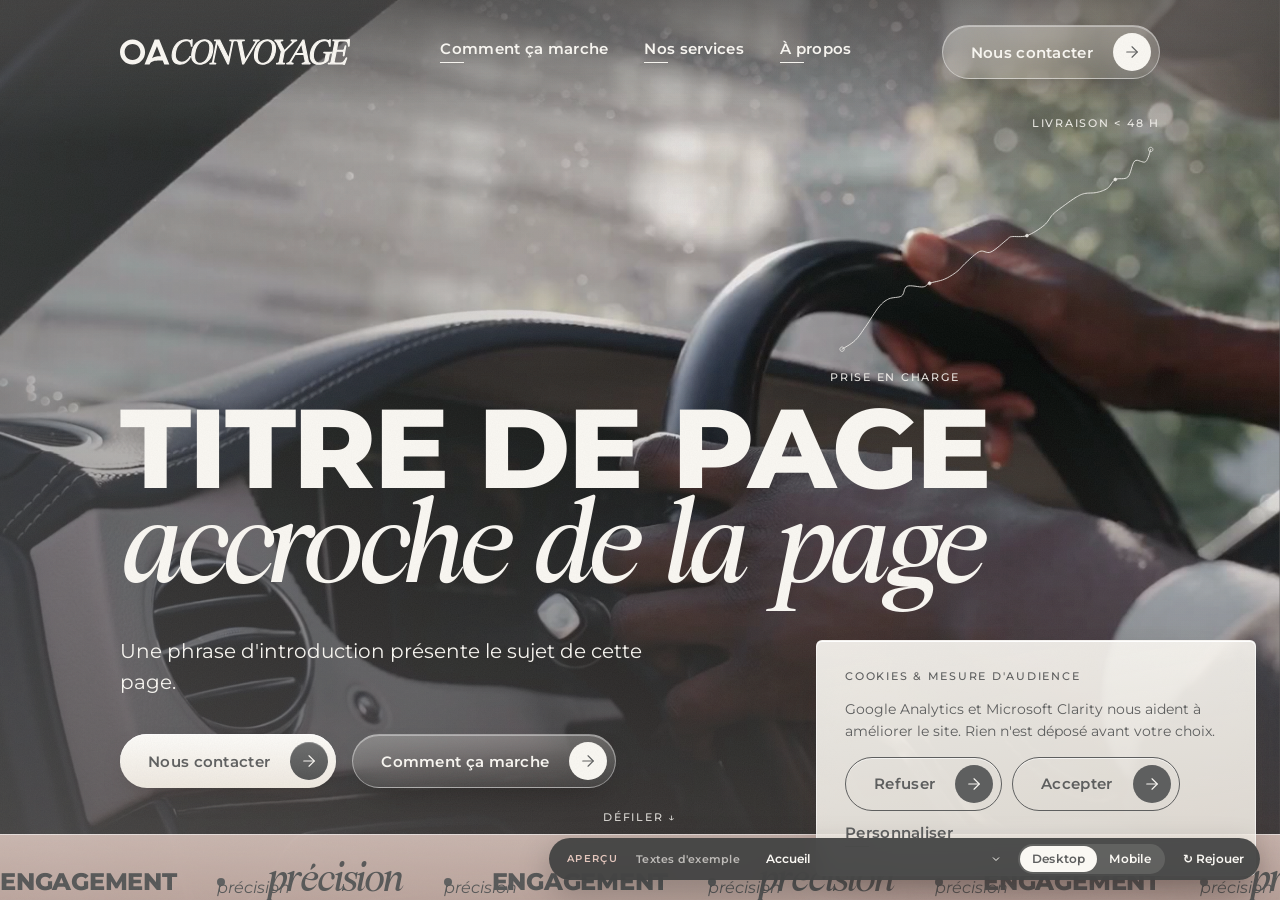
==== index.html @ 1fabb4eb "Site animé de présentation, textes génériques" ====
<!doctype html><html lang="fr"><head><meta charset="utf-8"><meta name="robots" content="noindex, nofollow"><meta name="viewport" content="width=device-width,initial-scale=1,viewport-fit=cover"></head><body><title>Aperçu du site OA Convoyage</title>
<meta name="description" content="Aperçu animé du futur site d'OA Convoyage, avec des textes d'exemple.">
<link rel="preconnect" href="https://fonts.googleapis.com"><link rel="preconnect" href="https://fonts.gstatic.com" crossorigin>
<link rel="stylesheet" href="https://fonts.googleapis.com/css2?family=Montserrat:wght@400;500;600;700;800&family=Cormorant+Garamond:ital,wght@1,500&display=swap">
<style>
@font-face{font-family:"Swarsh Daisy";src:url("[data-uri]") format("truetype");font-style:normal;font-weight:400;font-display:swap}
:root{
  color-scheme:light;
  --creme:#faf8f3;--rose:#e4c7bd;--champagne:#d8c3a6;--gris:#bebab1;--anth:#5e5f5f;--anth-profond:#565757;--blanc:#fff;
  --fond-page:var(--creme);--fond-surface:#fff;--fond-inverse:var(--anth);
  --txt:var(--anth);--txt-inv:var(--creme);
  --bord:#bebab1;
  --ease:cubic-bezier(.22,1,.36,1);
  --d-fast:.2s;--d-base:.45s;--d-slow:.9s;--d-cine:1.4s;
  --sv:160px;--sm:120px;
  --montserrat:"Montserrat",system-ui,-apple-system,"Segoe UI",sans-serif;
  --swarsh:"Swarsh Daisy","Cormorant Garamond",Georgia,serif;
  --grade:saturate(.8) contrast(.95) brightness(1.02) sepia(.08);
  --stries:linear-gradient(90deg,rgba(250,248,243,0) 0%,rgba(250,248,243,0) 2%,rgba(250,248,243,.205) 2.2%,rgba(250,248,243,0) 2.4%,rgba(250,248,243,0) 3.54%,rgba(250,248,243,.132) 4.39%,rgba(250,248,243,0) 5.25%,rgba(250,248,243,0) 8.27%,rgba(250,248,243,.137) 8.45%,rgba(250,248,243,0) 10.03%,rgba(250,248,243,0) 12.64%,rgba(250,248,243,.082) 13.57%,rgba(250,248,243,0) 14.51%,rgba(250,248,243,0) 17.33%,rgba(250,248,243,.048) 17.5%,rgba(250,248,243,0) 18.99%,rgba(250,248,243,0) 20.94%,rgba(250,248,243,.247) 21.97%,rgba(250,248,243,0) 23%,rgba(250,248,243,0) 25.04%,rgba(250,248,243,.26) 25.25%,rgba(250,248,243,0) 27.1%,rgba(250,248,243,0) 29.22%,rgba(250,248,243,.405) 30.24%,rgba(250,248,243,0) 31.26%,rgba(250,248,243,0) 32.55%,rgba(250,248,243,.222) 33.51%,rgba(250,248,243,0) 34.46%,rgba(250,248,243,0) 35.55%,rgba(250,248,243,.237) 35.67%,rgba(250,248,243,0) 36.72%,rgba(250,248,243,0) 38.25%,rgba(250,248,243,.608) 39.1%,rgba(250,248,243,0) 39.96%,rgba(250,248,243,0) 40.83%,rgba(250,248,243,.43) 41.54%,rgba(250,248,243,0) 42.24%,rgba(250,248,243,0) 42.93%,rgba(250,248,243,.147) 43.95%,rgba(250,248,243,0) 44.96%,rgba(250,248,243,0) 45.81%,rgba(250,248,243,.787) 45.97%,rgba(250,248,243,0) 47.4%,rgba(250,248,243,0) 47.99%,rgba(250,248,243,.33) 48.55%,rgba(250,248,243,0) 49.12%,rgba(250,248,243,0) 49.95%,rgba(250,248,243,.519) 50.05%,rgba(250,248,243,0) 50.95%,rgba(250,248,243,0) 51.58%,rgba(250,248,243,.461) 51.79%,rgba(250,248,243,0) 53.62%,rgba(250,248,243,0) 54.66%,rgba(250,248,243,.487) 54.82%,rgba(250,248,243,0) 56.2%,rgba(250,248,243,0) 57.38%,rgba(250,248,243,.378) 57.59%,rgba(250,248,243,0) 59.47%,rgba(250,248,243,0) 60.21%,rgba(250,248,243,.317) 60.93%,rgba(250,248,243,0) 61.66%,rgba(250,248,243,0) 62.68%,rgba(250,248,243,.585) 63.59%,rgba(250,248,243,0) 64.51%,rgba(250,248,243,0) 66.41%,rgba(250,248,243,.269) 66.68%,rgba(250,248,243,0) 66.95%,rgba(250,248,243,0) 67.52%,rgba(250,248,243,.17) 67.74%,rgba(250,248,243,0) 69.71%,rgba(250,248,243,0) 70.45%,rgba(250,248,243,.29) 71.06%,rgba(250,248,243,0) 71.67%,rgba(250,248,243,0) 74.49%,rgba(250,248,243,.329) 74.69%,rgba(250,248,243,0) 76.48%,rgba(250,248,243,0) 79.55%,rgba(250,248,243,.109) 80.44%,rgba(250,248,243,0) 81.32%,rgba(250,248,243,0) 82.52%,rgba(250,248,243,.037) 82.57%,rgba(250,248,243,0) 83.06%,rgba(250,248,243,0) 84.23%,rgba(250,248,243,.141) 84.4%,rgba(250,248,243,0) 85.96%,rgba(250,248,243,0) 87.16%,rgba(250,248,243,.081) 88.16%,rgba(250,248,243,0) 89.15%,rgba(250,248,243,0) 92.61%,rgba(250,248,243,.126) 92.92%,rgba(250,248,243,0) 93.22%,rgba(250,248,243,0) 96.79%,rgba(250,248,243,.205) 97.57%,rgba(250,248,243,0) 98.34%,rgba(250,248,243,0) 100%),linear-gradient(90deg,#e4c7bd 0%,#e4c7bd 30%,#faf8f3 52%,#e4c7bd 70%,#e4c7bd 100%);
}
*,*::before,*::after{box-sizing:border-box}
html,body{height:100%}
body{margin:0;background:#e9e5dc;color:var(--txt);font-family:var(--montserrat);-webkit-font-smoothing:antialiased;overflow:hidden}
img{display:block;max-width:100%}
button{font:inherit;color:inherit;background:none;border:0;padding:0;cursor:pointer}
a{color:inherit;text-decoration:none}
h1,h2,h3,h4,p,ul,ol,figure,blockquote{margin:0;padding:0}
ul{list-style:none}
:focus-visible{outline:2px solid var(--anth);outline-offset:3px}

/* ---------- Stage (visionneuse) ---------- */
.stage{position:relative;height:100%;display:flex;justify-content:center;align-items:center}
/* .device = le cadre de l'écran : il porte le conteneur de requêtes et le calque fixe (barre CTA, cookies) */
.device{position:relative;width:100%;height:100%;overflow:hidden;background:var(--fond-page);container:site / inline-size}
.site{position:relative;width:100%;height:100%;overflow-y:auto;overflow-x:hidden;background:var(--fond-page);scroll-behavior:auto}
.calque{position:absolute;inset:0;pointer-events:none;z-index:50;overflow:hidden}
.stage.is-mobile{background:radial-gradient(circle at 30% 20%,#efe9df,#dcd5c8)}
.stage.is-mobile .device{width:390px;height:min(844px,calc(100% - 56px));border-radius:46px;box-shadow:0 0 0 10px #3f4040,0 0 0 11px #2d2e2e,0 40px 90px rgba(40,40,40,.35)}
.stage.is-mobile .site{scrollbar-width:none}
.stage.is-mobile .site::-webkit-scrollbar{display:none}
.viewer{position:fixed;right:20px;bottom:calc(20px + env(safe-area-inset-bottom,0px));z-index:100;display:flex;gap:8px;align-items:center;padding:6px;border-radius:999px;background:rgba(62,63,63,.92);backdrop-filter:blur(12px);color:var(--creme);font:600 12px/1 var(--montserrat);box-shadow:0 12px 32px rgba(0,0,0,.25)}
.viewer select{appearance:none;background:transparent;color:inherit;border:0;font:inherit;padding:8px 26px 8px 12px;cursor:pointer;background-image:url("data:image/svg+xml,%3Csvg xmlns='http://www.w3.org/2000/svg' width='12' height='12' viewBox='0 0 24 24' fill='none' stroke='%23faf8f3' stroke-width='2'%3E%3Cpath d='M6 9l6 6 6-6'/%3E%3C/svg%3E");background-repeat:no-repeat;background-position:right 8px center}
.viewer select option{color:#222}
.viewer__seg{display:flex;background:rgba(250,248,243,.12);border-radius:999px;padding:2px}
.viewer__seg button{padding:7px 12px;border-radius:999px;letter-spacing:.02em}
.viewer__seg button[aria-pressed="true"]{background:var(--creme);color:var(--anth)}
.viewer__replay{padding:7px 10px;border-radius:999px}
.viewer__tag{padding:7px 10px 7px 12px;color:var(--rose);letter-spacing:.14em;text-transform:uppercase;font-size:10px}
.viewer__replay:hover{background:rgba(250,248,243,.12)}
@media (max-width:767px){.viewer{display:none}}

/* ---------- Typographie (styles Figma) ---------- */
.t-display{font:800 64px/1.05 var(--montserrat);letter-spacing:-.015em}
.t-h1{font:800 48px/1.1 var(--montserrat);letter-spacing:-.01em}
.t-h2{font:800 36px/1.15 var(--montserrat);letter-spacing:-.005em}
.t-h3{font:700 24px/1.25 var(--montserrat)}
.t-h4{font:700 18px/1.35 var(--montserrat)}
.a-display{font:400 76px/1 var(--swarsh);letter-spacing:-.01em}
.a-h1{font:400 56px/1.05 var(--swarsh);letter-spacing:-.005em}
.a-h2{font:400 42px/1.1 var(--swarsh)}
.t-chapo{font:400 20px/1.55 var(--montserrat)}
.t-courant{font:400 16px/1.65 var(--montserrat)}
.t-petit{font:400 14px/1.6 var(--montserrat)}
.t-legende{font:500 12px/1.5 var(--montserrat)}
.l-eyebrow{font:600 12px/1.4 var(--montserrat);letter-spacing:.14em;text-transform:uppercase}
.l-bouton{font:600 15px/1 var(--montserrat);letter-spacing:.02em}
.l-form{font:600 14px/1.4 var(--montserrat)}
.l-chiffre{font:800 48px/1 var(--montserrat);letter-spacing:-.01em}
.m-display{font:800 40px/1.08 var(--montserrat);letter-spacing:-.01em}
.m-h1{font:800 32px/1.12 var(--montserrat);letter-spacing:-.005em}
.m-h2{font:800 26px/1.18 var(--montserrat)}
.m-accent{font:400 46px/1.02 var(--swarsh);letter-spacing:-.005em}
.t-poster{font:800 112px/.9 var(--montserrat);letter-spacing:-.02em;text-transform:uppercase}
.t-poster-m{font:800 72px/.92 var(--montserrat);letter-spacing:-.015em;text-transform:uppercase}
.t-poster-s{font:800 40px/.95 var(--montserrat);letter-spacing:-.01em;text-transform:uppercase}
.a-poster{font:400 124px/.88 var(--swarsh);letter-spacing:-.01em}
.a-poster-m{font:400 80px/.9 var(--swarsh);letter-spacing:-.005em}
.a-poster-s{font:400 46px/.95 var(--swarsh)}
.t-manifeste{font:700 48px/1.25 var(--montserrat);letter-spacing:-.01em}
.l-micro{font:500 11px/1.3 var(--montserrat);letter-spacing:.16em;text-transform:uppercase}
.l-chiffre-xl{font:800 200px/.85 var(--montserrat);letter-spacing:-.04em}
.m-poster{font:800 52px/.92 var(--montserrat);letter-spacing:-.015em;text-transform:uppercase}
.m-accent-poster{font:400 60px/.9 var(--swarsh);letter-spacing:-.005em}
.inv{color:var(--txt-inv)}
.ph{opacity:.62}
.nowrap{white-space:nowrap}
.balance{text-wrap:balance}

/* ---------- Sections ---------- */
.sec{position:relative;padding:var(--sv) var(--sm);background:var(--fond-page)}
.sec--inv{background:var(--fond-inverse);color:var(--txt-inv)}
.sec__head{display:flex;flex-direction:column;gap:20px}
@container site (max-width:1023px){.site>*{--sv:128px;--sm:40px}}
@container site (max-width:767px){.site>*{--sv:96px;--sm:20px}}

/* ---------- Bouton ---------- */
.btn{position:relative;display:inline-flex;align-items:center;gap:20px;height:54px;padding:8px 8px 8px 28px;border-radius:999px;font:600 15px/1 var(--montserrat);letter-spacing:.02em;white-space:nowrap;transition:background var(--d-base) var(--ease),color var(--d-base) var(--ease),gap var(--d-base) var(--ease),padding var(--d-base) var(--ease),border-color var(--d-base) var(--ease)}
.btn__rond{position:relative;flex:none;width:38px;height:38px;border-radius:999px;display:grid;place-items:center;transition:transform var(--d-base) var(--ease)}
.btn__rond svg{width:18px;height:18px;transition:transform var(--d-base) var(--ease)}
.btn:hover{gap:24px;padding-left:30px;padding-right:8px}
.btn:hover .btn__rond{transform:scale(1.157)}
.btn:hover .btn__rond svg{transform:rotate(-45deg) scale(.864)}
.btn--plein{background:var(--anth);color:var(--creme)}
.btn--plein .btn__rond{background:var(--creme);color:var(--anth)}
.btn--plein:hover{background:rgba(94,95,95,.88)}
.btn--creme{background:var(--creme);color:var(--anth)}
.btn--creme .btn__rond{background:var(--anth);color:var(--creme)}
.btn--verre{background:rgba(250,248,243,.14);border:1px solid rgba(250,248,243,.45);backdrop-filter:blur(12px);-webkit-backdrop-filter:blur(12px);color:var(--creme)}
.btn--verre .btn__rond{background:var(--creme);color:var(--anth)}
.btn--verre:hover{background:var(--creme);color:var(--anth)}
.btn--verre:hover .btn__rond{background:var(--anth);color:var(--creme)}
.btn--contour{border:1.2px solid var(--anth);color:var(--anth)}
.btn--contour .btn__rond{background:var(--anth);color:var(--creme)}
.btn--contour:hover{background:rgba(228,199,189,.45)}

/* ---------- Lien ---------- */
.lien{display:inline-flex;flex-direction:column;gap:6px;align-items:flex-start;font:600 15px/1 var(--montserrat);letter-spacing:.02em;white-space:nowrap}
.lien__ligne{display:inline-flex;align-items:center;gap:10px}
.lien__ligne svg{width:16px;height:16px;transition:transform var(--d-base) var(--ease)}
.lien__trait{display:block;height:1.5px;width:24px;background:currentColor;transition:width var(--d-base) var(--ease),background var(--d-base) var(--ease)}
.lien:hover .lien__trait,a:hover>.lien .lien__trait{width:100%;background:var(--rose)}
.lien:hover svg{transform:rotate(-45deg)}
.lien--clair{color:var(--creme)}

/* ---------- Pastille ---------- */
.pastille{display:inline-flex;align-items:center;gap:10px;padding:10px 18px 10px 16px;border-radius:999px;font:600 11px/1.3 var(--montserrat);letter-spacing:.16em;text-transform:uppercase;white-space:nowrap}
.pastille::before{content:"";width:7px;height:7px;border-radius:50%;background:var(--rose);flex:none}
.pastille--creme{background:var(--creme);color:var(--anth)}
.pastille--verre{background:rgba(250,248,243,.14);border:1px solid rgba(250,248,243,.45);backdrop-filter:blur(12px);-webkit-backdrop-filter:blur(12px);color:var(--creme)}
.pastille--contour{border:1px solid var(--anth);color:var(--anth)}

/* ---------- Légende de coin ---------- */
.legende{display:flex;justify-content:space-between;gap:24px;font:500 11px/1.3 var(--montserrat);letter-spacing:.16em;text-transform:uppercase;white-space:nowrap}
.legende>*{flex:none}
.legende--centre{justify-content:center}

/* ---------- Header desktop ---------- */
.hdr{position:sticky;top:0;height:0;z-index:40}
.hdr__bar{position:absolute;left:0;right:0;top:0;height:104px;display:flex;align-items:center;justify-content:space-between;padding:0 var(--sm);color:var(--creme);transition:height var(--d-base) var(--ease),background-color var(--d-base) var(--ease),color var(--d-base) var(--ease)}
.hdr__logo{position:relative;width:230px;height:26px;transition:width var(--d-base) var(--ease)}
.hdr__logo img{position:absolute;inset:0;width:100%;height:100%;transition:opacity var(--d-base) var(--ease)}
.hdr__logo .is-anth{opacity:0}
.hdr__nav{display:flex;gap:36px}
.hdr__prog{position:absolute;left:0;top:74px;height:2px;width:0;background:var(--rose);opacity:0;transition:opacity var(--d-base) var(--ease)}
.hdr .btn{transition:all var(--d-base) var(--ease)}
.hdr.is-scrolled .hdr__bar,.hdr.is-light .hdr__bar{height:76px;background:rgba(250,248,243,.86);backdrop-filter:blur(12px);-webkit-backdrop-filter:blur(12px);color:var(--anth)}
.hdr.is-scrolled .hdr__logo,.hdr.is-light .hdr__logo{width:200px;height:22.5px}
.hdr.is-scrolled .hdr__logo .is-creme,.hdr.is-light .hdr__logo .is-creme{opacity:0}
.hdr.is-scrolled .hdr__logo .is-anth,.hdr.is-light .hdr__logo .is-anth{opacity:1}
.hdr.is-scrolled .hdr__prog,.hdr.is-light .hdr__prog{opacity:1}
.hdr.is-scrolled .btn--verre,.hdr.is-light .btn--verre{background:var(--anth);border-color:var(--anth);color:var(--creme);backdrop-filter:none}
.hdr.is-scrolled .btn--verre .btn__rond,.hdr.is-light .btn--verre .btn__rond{background:var(--creme);color:var(--anth)}
.hdr-m{display:none}
@container site (max-width:900px){.hdr__nav{gap:22px}}

/* ---------- Header mobile + menu ---------- */
@container site (max-width:767px){
  .hdr{display:none}
  .hdr-m{display:block;position:sticky;top:0;height:0;z-index:45}
}
.hdr-m__bar{position:absolute;left:0;right:0;top:0;height:72px;display:flex;align-items:center;justify-content:space-between;padding:0 20px;transition:background-color var(--d-base) var(--ease)}
.hdr-m__logo{position:relative;width:160px;height:18px}
.hdr-m__logo img{position:absolute;inset:0;width:100%;height:100%;transition:opacity var(--d-base) var(--ease)}
.hdr-m__logo .is-anth{opacity:0}
.burger{position:relative;width:44px;height:44px;border-radius:999px;background:rgba(250,248,243,.14);border:1px solid rgba(250,248,243,.45);backdrop-filter:blur(12px);-webkit-backdrop-filter:blur(12px);transition:background var(--d-base) var(--ease),border-color var(--d-base) var(--ease)}
.burger i{position:absolute;left:12px;width:18px;height:2px;border-radius:2px;background:var(--creme);transition:transform var(--d-slow) var(--ease),top var(--d-slow) var(--ease),background var(--d-base) var(--ease)}
.burger i:nth-child(1){top:17px}.burger i:nth-child(2){top:24px}
.hdr-m.is-scrolled .hdr-m__bar,.hdr-m.is-light .hdr-m__bar{background:rgba(250,248,243,.86);backdrop-filter:blur(12px);-webkit-backdrop-filter:blur(12px)}
.hdr-m.is-scrolled .hdr-m__logo .is-creme,.hdr-m.is-light .hdr-m__logo .is-creme{opacity:0}
.hdr-m.is-scrolled .hdr-m__logo .is-anth,.hdr-m.is-light .hdr-m__logo .is-anth{opacity:1}
.hdr-m.is-scrolled .burger,.hdr-m.is-light .burger{background:rgba(94,95,95,.06);border-color:rgba(94,95,95,.35)}
.hdr-m.is-scrolled .burger i,.hdr-m.is-light .burger i{background:var(--anth)}
.menu-m{position:absolute;left:0;right:0;top:0;height:var(--scroller-h,844px);background:var(--anth);color:var(--creme);padding:160px 20px 40px;display:flex;flex-direction:column;justify-content:space-between;clip-path:inset(0 0 100% 0);transition:clip-path var(--d-slow) var(--ease);pointer-events:none}
.menu-m__liens{display:flex;flex-direction:column;gap:14px}
.menu-m__liens a{display:flex;flex-direction:column;opacity:0;transform:translateY(40px);transition:opacity var(--d-slow) var(--ease),transform var(--d-slow) var(--ease)}
.menu-m__liens b{font:800 44px/.92 var(--montserrat);letter-spacing:-.015em;text-transform:uppercase}
.menu-m__liens em{font:400 60px/.9 var(--swarsh);font-style:normal}
.menu-m__pied{display:flex;flex-direction:column;gap:16px;align-items:flex-start;opacity:0;transition:opacity var(--d-slow) var(--ease) .3s}
.hdr-m.is-open .menu-m{clip-path:inset(0 0 0 0);pointer-events:auto}
.hdr-m.is-open .menu-m__liens a{opacity:1;transform:none}
.hdr-m.is-open .menu-m__liens a:nth-child(2){transition-delay:.08s}.hdr-m.is-open .menu-m__liens a:nth-child(3){transition-delay:.16s}.hdr-m.is-open .menu-m__liens a:nth-child(4){transition-delay:.24s}
.hdr-m.is-open .menu-m__pied{opacity:1}
.hdr-m.is-open .hdr-m__bar{background:transparent;backdrop-filter:none;z-index:2}
.hdr-m.is-open .hdr-m__logo .is-creme{opacity:1}.hdr-m.is-open .hdr-m__logo .is-anth{opacity:0}
.hdr-m.is-open .burger{background:rgba(250,248,243,.14);border-color:rgba(250,248,243,.45)}
.hdr-m.is-open .burger i{background:var(--creme)}
.hdr-m.is-open .burger i:nth-child(1){top:21px;transform:rotate(45deg)}
.hdr-m.is-open .burger i:nth-child(2){top:21px;transform:rotate(-45deg)}

/* ---------- Poster (hero plein cadre) ---------- */
.poster{position:relative;height:900px;overflow:hidden;background:var(--anth);color:var(--creme)}
.poster__photo{position:absolute;inset:0;overflow:hidden}
.poster__photo img,.poster__photo video{display:block;width:100%;height:100%;object-fit:cover;filter:var(--grade);transform-origin:50% 50%;will-change:transform}
.voile-haut{position:absolute;left:0;right:0;top:0;height:260px;opacity:.75;background:linear-gradient(to top,rgba(94,95,95,0),rgba(94,95,95,.05) 45%,rgba(94,95,95,.88))}
.voile-bas{position:absolute;inset:0;background:linear-gradient(to bottom,rgba(94,95,95,0),rgba(94,95,95,.05) 45%,rgba(94,95,95,.88))}
.voile-gauche{position:absolute;inset:0;opacity:.7;background:linear-gradient(to right,rgba(94,95,95,.82),rgba(94,95,95,.25) 55%,rgba(94,95,95,0))}
.voile-plein{position:absolute;inset:0;background:rgba(94,95,95,.5)}
.poster__trace{position:absolute;right:120px;top:140px;width:330px;height:220px}
.poster__trace img{width:100%;height:100%}
.poster__rep{position:absolute;font:500 11px/1.3 var(--montserrat);letter-spacing:.16em;text-transform:uppercase;white-space:nowrap}
.poster__rep--dep{left:0;top:230px}
.poster__rep--arr{right:0;top:-24px}
.poster__lockup{position:absolute;left:var(--sm);bottom:112px;width:min(1120px,calc(100% - 2 * var(--sm)));display:flex;flex-direction:column;align-items:flex-start}
.poster__titre{display:block}
.poster__accent{display:block;white-space:nowrap}
.poster__sous{margin-top:28px;width:560px;max-width:100%}
.poster__actions{margin-top:36px;display:flex;gap:16px;flex-wrap:wrap}
.poster .legende{position:absolute;left:var(--sm);right:var(--sm);bottom:48px;opacity:.85}
.poster__bas{display:none}
/* entrée */
.poster.pre .poster__photo img,.poster.pre .poster__photo video{transform:scale(1.12)}
.poster.pre .poster__lockup{transform:translateY(60px);opacity:0}
.poster.pre .poster__trace,.poster.pre .legende{opacity:0}
.poster .poster__photo img,.poster .poster__photo video{transition:transform var(--d-cine) var(--ease)}
.poster .poster__lockup,.poster .poster__trace,.poster .legende{transition:transform var(--d-cine) var(--ease),opacity var(--d-cine) var(--ease)}
.poster .poster__trace{opacity:.9}
@container site (max-width:767px){
  .poster{height:800px}
  .poster .voile-haut{height:200px}
  .poster .voile-gauche{display:none}
  .poster__trace{right:20px;left:auto;top:110px;width:240px;height:160px;opacity:.85}
  .poster__rep{display:none}
  .poster__lockup{left:20px;right:20px;width:auto;bottom:177px}
  .poster__titre{font-size:42px;line-height:.92;letter-spacing:-.015em}
  .poster__accent{font-size:60px;line-height:.9;letter-spacing:-.005em}
  .poster__sous{margin-top:18px;font-size:16px;line-height:1.65;width:100%}
  .poster__actions{margin-top:24px;flex-direction:column;gap:10px}
  .poster .legende{display:none}
  .poster__bas{display:flex;position:absolute;left:20px;right:20px;bottom:16px;justify-content:space-between;font:500 11px/1.3 var(--montserrat);letter-spacing:.16em;text-transform:uppercase}
  .poster.pre .poster__lockup{transform:translateY(50px)}
  .poster.pre .poster__photo img,.poster.pre .poster__photo video{transform:scale(1.14)}
  .poster__video{object-position:69% 50%}
}

/* ---------- Poster CTA ---------- */
.poster-cta{position:relative;height:860px;overflow:hidden;background:var(--anth);color:var(--creme)}
.poster-cta .poster__photo img{transition:transform var(--d-cine) var(--ease)}
.poster-cta__trace{position:absolute;left:var(--sm);right:var(--sm);bottom:40px;height:420px;opacity:.55}
.poster-cta__trace img{width:100%;height:100%}
.poster-cta__lockup{position:absolute;left:50%;top:calc(50% - 67.5px);transform:translate(-50%,-50%);width:1100px;max-width:calc(100% - 2 * var(--sm));display:flex;flex-direction:column;align-items:center;text-align:center;transition:transform var(--d-cine) var(--ease),opacity var(--d-cine) var(--ease)}
.poster-cta__lockup .poster__accent{white-space:nowrap}
.poster-cta__sous{margin-top:28px}
.poster-cta__actions{margin-top:40px;display:flex;gap:16px;flex-wrap:wrap;justify-content:center}
.poster-cta .legende{position:absolute;left:var(--sm);right:var(--sm);bottom:44px}
.poster-cta.pre .poster__photo img{transform:scale(1.15)}
.poster-cta.pre .poster-cta__lockup{transform:translate(-50%,calc(-50% + 60px));opacity:0}
@container site (max-width:767px){
  .poster-cta{height:600px}
  .poster-cta .voile-plein{background:rgba(94,95,95,.45)}
  .poster-cta__trace,.poster-cta .legende,.poster-cta__sous{display:none}
  .poster-cta__lockup{width:350px;top:50%}
  .poster-cta__lockup .poster__titre{font-size:42px;line-height:.92}
  .poster-cta__lockup .poster__accent{font-size:40px;line-height:1}
  .poster-cta__actions{margin-top:32px;flex-direction:column;align-items:center;gap:12px}
}

/* ---------- Footer ---------- */
.footer{position:relative;background:var(--anth);color:var(--creme);padding:96px var(--sm) 48px;display:flex;flex-direction:column;gap:120px;overflow:hidden}
.footer__trace{position:absolute;left:420px;top:60px;width:900px;height:420px;pointer-events:none}
.footer__cols{position:relative;display:flex;justify-content:space-between;align-items:flex-start;gap:40px}
.footer__logo{width:170px;height:106px;flex:none}
.footer__col{display:flex;flex-direction:column;gap:16px}
.footer__col .lien{color:var(--creme)}
.footer .legende{position:relative}
.footer-m{display:none}
@container site (max-width:767px){
  .footer{display:none}
  .footer-m{display:flex;flex-direction:column;gap:36px;background:var(--anth);color:var(--creme);padding:96px 20px 120px}
  .footer-m__logo{width:150px;height:93px}
  .footer-m__contact{display:flex;flex-direction:column;gap:8px}
  .footer-m__tel{font:400 24px/1.25 var(--montserrat)}
  .footer-m__mail{font:400 14px/1.6 var(--montserrat)}
  .footer-m__nav{display:flex;flex-direction:column;gap:16px;align-items:flex-start}
  .footer-m__filet{height:1px;background:rgba(250,248,243,.2)}
  .footer-m__legal{display:flex;flex-wrap:wrap;gap:12px 20px}
  .footer-m__copy{font:500 11px/1.3 var(--montserrat);letter-spacing:.16em;text-transform:uppercase}
}

/* ---------- Barre CTA mobile (calque fixe, hors défilement) ---------- */
.cta-bar{display:none}
@container site (max-width:767px){
  .cta-bar{display:block;position:absolute;left:0;right:0;bottom:0;height:0;z-index:44}
  .cta-bar__in{position:absolute;left:32px;right:33px;bottom:calc(6px + env(safe-area-inset-bottom,0px));height:74px;display:flex;gap:10px;align-items:center;padding:8px;border-radius:999px;background:rgba(250,248,243,.9);backdrop-filter:blur(12px);-webkit-backdrop-filter:blur(12px);box-shadow:0 12px 32px rgba(94,95,95,.1);transform:translateY(130%);transition:transform var(--d-base) var(--ease);pointer-events:none}
  .cta-bar.is-on .cta-bar__in{transform:none;pointer-events:auto}
  .cta-bar .btn{height:56px;padding-left:24px;gap:14px}
}

/* ---------- Cookies (calque fixe) ---------- */
.cookies{position:absolute;left:0;right:0;bottom:0;height:0;z-index:60}
.cookies__carte{position:absolute;left:20px;bottom:20px;width:440px;max-width:calc(100% - 40px);padding:28px;border-radius:28px;background:rgba(250,248,243,.92);border:1px solid var(--bord);backdrop-filter:blur(12px);-webkit-backdrop-filter:blur(12px);display:flex;flex-direction:column;gap:14px;align-items:flex-start;transform:translateY(calc(100% + 40px));opacity:0;transition:transform var(--d-slow) var(--ease),opacity var(--d-slow) var(--ease);pointer-events:none}
.cookies.is-on .cookies__carte{transform:none;opacity:1;pointer-events:auto}
.cookies.is-off .cookies__carte{transform:translateY(calc(100% + 40px));opacity:0;transition-duration:var(--d-base)}
.cookies__actions{display:flex;gap:10px;flex-wrap:wrap}
@container site (max-width:767px){.cookies__carte{left:12px;bottom:12px;width:auto;right:12px;padding:22px}}

/* ---------- Fond signature (stries) ---------- */
.fond-sig{position:absolute;inset:0;overflow:hidden;background:var(--creme)}
.fond-sig::before{content:"";position:absolute;top:0;bottom:0;left:0;width:140%;background:var(--stries);animation:stries 9s ease-in-out infinite alternate}
@keyframes stries{from{transform:translateX(0)}to{transform:translateX(-28.57%)}}
.stries{background:var(--stries)}

/* ---------- Média épingle ---------- */
.epingle{position:relative;width:240px;height:312px;-webkit-mask:url("data:image/svg+xml,%3Csvg%20xmlns%3D%22http%3A//www.w3.org/2000/svg%22%20viewBox%3D%220%200%20240%20312%22%3E%3Cpath%20d%3D%22M120%20312C120%20312%200%20186%200%20120C0%2088.174%2012.6428%2057.6516%2035.1472%2035.1472C57.6516%2012.6428%2088.174%200%20120%200C151.826%200%20182.348%2012.6428%20204.853%2035.1472C227.357%2057.6516%20240%2088.174%20240%20120C240%20186%20120%20312%20120%20312Z%22%20fill%3D%22%23000%22/%3E%3C/svg%3E") center/100% 100% no-repeat;mask:url("data:image/svg+xml,%3Csvg%20xmlns%3D%22http%3A//www.w3.org/2000/svg%22%20viewBox%3D%220%200%20240%20312%22%3E%3Cpath%20d%3D%22M120%20312C120%20312%200%20186%200%20120C0%2088.174%2012.6428%2057.6516%2035.1472%2035.1472C57.6516%2012.6428%2088.174%200%20120%200C151.826%200%20182.348%2012.6428%20204.853%2035.1472C227.357%2057.6516%20240%2088.174%20240%20120C240%20186%20120%20312%20120%20312Z%22%20fill%3D%22%23000%22/%3E%3C/svg%3E") center/100% 100% no-repeat;overflow:hidden}
.epingle img{width:100%;height:100%;object-fit:cover;transition:transform var(--d-slow) var(--ease)}
.epingle:hover img{transform:scale(1.06) translateY(-8px)}

/* ---------- Apparitions au défilement ---------- */
.rv{transition:opacity var(--d-slow) var(--ease),transform var(--d-slow) var(--ease)}
.rv.pre{opacity:0;transform:translateY(40px)}
@media (prefers-reduced-motion:reduce){
  *,*::before,*::after{animation-duration:.01ms!important;animation-iteration-count:1!important;transition-duration:.01ms!important}
  .rv.pre,.poster.pre .poster__lockup{opacity:1;transform:none}
}
*[hidden]{display:none!important}
.page[hidden]{display:none!important}
.page{animation:pageIn .45s var(--ease)}
@keyframes pageIn{from{opacity:.001}to{opacity:1}}

/* ===== Utilitaires desktop / mobile ===== */
.m-only{display:none!important}
@container site (max-width:767px){.d-only{display:none!important}.m-only{display:revert!important}span.m-only{display:inline!important}div.m-only,p.m-only,section.m-only{display:block!important}}
.lien.m-only{display:none!important}
@container site (max-width:767px){.lien.m-only{display:inline-flex!important}}

/* ===== Bandeau défilant ===== */
.bandeau{height:120px;background:var(--rose);color:var(--anth-profond);overflow:hidden;display:flex;align-items:center}
.bandeau__piste{display:flex;align-items:center;gap:40px;flex:none;width:max-content;animation:bandeau 36s linear infinite}
.bandeau:hover .bandeau__piste{animation-play-state:paused}
.bandeau__piste b{font:800 24px/1.25 var(--montserrat);letter-spacing:-.01em;text-transform:uppercase;white-space:nowrap}
.bandeau__piste em{font:400 42px/1.1 var(--swarsh);font-style:normal;white-space:nowrap}
.bandeau__piste i{width:8px;height:8px;border-radius:50%;background:var(--anth);flex:none}
@keyframes bandeau{to{transform:translateX(calc(-50% - 20px))}}

/* ===== Illustration (dessins de la charte) ===== */
.illu{position:relative;display:block}
.illu img{width:100%;height:100%;object-fit:contain;animation:flotte 3s ease-in-out infinite alternate}
.illu.rv.pre{opacity:0;transform:translateY(40px) rotate(-4deg)}
.illu.rv{transition-duration:1.2s}
@keyframes flotte{from{transform:translateY(-4px)}to{transform:translateY(4px)}}

/* ===== Chiffre ===== */
.chiffre{position:relative;width:380px;height:300px;flex:none}
.chiffre__val{display:flex;align-items:flex-end;gap:8px;height:172px;transition:transform var(--d-slow) var(--ease),opacity var(--d-slow) var(--ease)}
.chiffre__val b{font:800 200px/.85 var(--montserrat);letter-spacing:-.04em;font-variant-numeric:tabular-nums}
.chiffre__val em{font:400 124px/.88 var(--swarsh);font-style:normal;padding-bottom:0}
.chiffre__trait{position:absolute;left:4px;top:222px;height:2px;width:64px;background:var(--rose);transition:width var(--d-slow) var(--ease) .2s}
.chiffre__lib{position:absolute;left:4px;top:244px;width:372px}
.chiffre.pre .chiffre__val{transform:translateY(60px);opacity:0}
.chiffre.pre .chiffre__trait{width:0}
.chiffre.pre .chiffre__lib{opacity:0}
.chiffre__lib{transition:opacity var(--d-slow) var(--ease) .3s}

/* ===== Témoignages ===== */
.temoin{position:relative;display:flex;flex-direction:column;align-items:center;gap:28px;width:1100px;max-width:100%}
.etoiles{display:flex;gap:8px;color:var(--champagne)}
.etoiles svg{width:18px;height:18px;fill:var(--champagne)}
.temoin__slides{display:grid;width:100%}
.temoin__slide{grid-area:1/1;display:flex;flex-direction:column;align-items:center;gap:28px;opacity:0;transition:opacity var(--d-slow) var(--ease);pointer-events:none}
.temoin__slide.is-on{opacity:1;pointer-events:auto}
.temoin__cit{font:400 46px/.95 var(--swarsh);text-align:center;max-width:1000px;text-wrap:balance}
.temoin__pag{display:flex;gap:10px;align-items:center}
.temoin__pag button{width:8px;height:8px;border-radius:4px;background:var(--bord);transition:width var(--d-base) var(--ease),background var(--d-base) var(--ease)}
.temoin__pag button[aria-current="true"]{width:40px;background:var(--anth)}

/* ===== FAQ ===== */
.faq{display:flex;flex-direction:column}
.faq__item{border-bottom:1px solid var(--bord);padding:32px 0}
.faq__q{display:flex;align-items:center;gap:32px;width:100%;text-align:left}
.faq__q>span:first-child{flex:1;font:700 24px/1.25 var(--montserrat)}
.faq__btn{flex:none;width:48px;height:48px;border-radius:999px;border:1px solid var(--anth);display:grid;place-items:center;transition:background var(--d-base) var(--ease),color var(--d-base) var(--ease)}
.faq__btn svg{width:20px;height:20px;transition:transform var(--d-base) var(--ease)}
.faq__r{display:grid;grid-template-rows:0fr;opacity:0;transition:grid-template-rows var(--d-base) var(--ease),opacity var(--d-base) var(--ease),margin var(--d-base) var(--ease)}
.faq__r>div{overflow:hidden}
.faq__r p{font:400 20px/1.55 var(--montserrat)}
.faq__item.is-open .faq__r{grid-template-rows:1fr;opacity:1;margin-top:20px}
.faq__item.is-open .faq__btn{background:var(--anth);color:var(--creme)}
.faq__item.is-open .faq__btn svg{transform:rotate(45deg)}
.faq__q:hover .faq__btn{background:rgba(228,199,189,.45)}
.faq__item.is-open .faq__q:hover .faq__btn{background:var(--anth)}
@container site (max-width:767px){
  .faq__item{padding:24px 0}
  .faq__q{gap:20px}
  .faq__q>span:first-child{font-size:18px;line-height:1.35}
  .faq__btn{width:40px;height:40px}
  .faq__r p{font-size:16px;line-height:1.65}
}

/* ===== Carte audience ===== */
.carte-aud{position:relative;display:flex;flex-direction:column;justify-content:flex-end;height:720px;padding:36px;border-radius:32px;overflow:hidden;background:var(--anth);color:var(--creme);isolation:isolate}
.carte-aud__photo{position:absolute;inset:0;width:100%;height:100%;object-fit:cover;filter:var(--grade);transition:transform .6s var(--ease);z-index:-3}
.carte-aud__voile{position:absolute;inset:0;z-index:-2;opacity:.92;background:linear-gradient(to bottom,rgba(94,95,95,0),rgba(94,95,95,.05) 45%,rgba(94,95,95,.88));transition:opacity .6s var(--ease)}
.carte-aud__voile-h{position:absolute;left:0;right:0;top:0;height:200px;z-index:-2;opacity:.5;background:linear-gradient(to top,rgba(94,95,95,0),rgba(94,95,95,.05) 45%,rgba(94,95,95,.88))}
.carte-aud__voile-t{position:absolute;left:0;right:0;bottom:0;height:72%;z-index:-2;background:linear-gradient(to bottom,rgba(94,95,95,0),rgba(94,95,95,.62) 40%,rgba(94,95,95,.92));transition:opacity .6s var(--ease)}
.carte-aud__sur{position:absolute;left:36px;top:40px}
.carte-aud__titre{font:800 40px/.95 var(--montserrat);letter-spacing:-.01em;text-transform:uppercase}
.carte-aud__accent{font:400 46px/.95 var(--swarsh)}
.carte-aud__desc{margin-top:16px;opacity:.9}
.carte-aud__liste{margin-top:20px;display:flex;flex-direction:column}
.carte-aud__liste li{padding:12px 0;border-top:1px solid rgba(250,248,243,.25);font:600 15px/1 var(--montserrat);letter-spacing:.02em}
.carte-aud__liste li:last-child{border-bottom:1px solid rgba(250,248,243,.25)}
.carte-aud .lien{margin-top:24px}
.carte-aud:hover .carte-aud__photo{transform:scale(1.06)}
.carte-aud:hover .carte-aud__voile{opacity:1}
.carte-aud:hover .lien__trait{width:100%;background:var(--rose)}
.carte-aud:hover .lien svg{transform:rotate(-45deg)}
.carte-aud .lien__trait,.carte-aud .lien svg{transition-duration:.6s}
@container site (max-width:767px){
  .carte-aud{height:640px;padding:24px;border-radius:28px}
  .carte-aud__sur{left:24px;top:28px}
  .carte-aud__titre{font-size:28px;line-height:.97}
  .carte-aud__desc{font-size:14px;line-height:1.6}
  .carte-aud__liste li{padding:10px 0;line-height:1}
}

/* ===== Carte poster ===== */
.carte-poster{position:relative;display:block;width:400px;height:560px;border-radius:28px;overflow:hidden;background:var(--anth);color:var(--creme);isolation:isolate;flex:none}
.carte-poster__photo{position:absolute;inset:0;width:100%;height:100%;object-fit:cover;filter:var(--grade);transition:transform var(--d-base) var(--ease);z-index:-3}
.carte-poster__voile{position:absolute;inset:0;z-index:-2;background:linear-gradient(to bottom,rgba(94,95,95,0),rgba(94,95,95,.05) 45%,rgba(94,95,95,.88));transition:opacity var(--d-base) var(--ease)}
.carte-poster__voile-h{position:absolute;left:0;right:0;top:0;height:43%;z-index:-2;opacity:.55;background:linear-gradient(to top,rgba(94,95,95,0),rgba(94,95,95,.05) 45%,rgba(94,95,95,.88))}
.carte-poster__num{position:absolute;left:28px;top:43px}
.carte-poster__bas{position:absolute;left:28px;right:28px;bottom:32px;display:flex;flex-direction:column;transition:transform var(--d-base) var(--ease)}
.carte-poster__titre{font:800 40px/.95 var(--montserrat);letter-spacing:-.01em;text-transform:uppercase}
.carte-poster__accent{font:400 46px/.95 var(--swarsh)}
.carte-poster__desc{display:grid;grid-template-rows:0fr;opacity:0;transition:grid-template-rows var(--d-base) var(--ease),opacity var(--d-base) var(--ease),margin var(--d-base) var(--ease)}
.carte-poster__desc>p{overflow:hidden;font:400 14px/1.6 var(--montserrat);opacity:.92}
.carte-poster:hover .carte-poster__photo,.carte-poster.is-open .carte-poster__photo{transform:scale(1.1)}
.carte-poster:hover .carte-poster__desc,.carte-poster.is-open .carte-poster__desc{grid-template-rows:1fr;opacity:1;margin-top:14px}
@container site (max-width:767px){
  .carte-poster{width:290px;height:420px}
  .carte-poster__titre{font-size:30px;line-height:.95}
  .carte-poster__bas{bottom:32px}
}

/* ===== Accordéon piliers ===== */
.accordeon{display:flex;gap:16px;height:620px}
.pilier{position:relative;flex:1 1 184px;min-width:0;border-radius:28px;overflow:hidden;background:var(--anth);color:var(--creme);transition:flex-grow var(--d-slow) var(--ease),flex-basis var(--d-slow) var(--ease);cursor:pointer}
.pilier.is-on{flex:1 1 600px;flex-grow:3.26}
.pilier__photo{position:absolute;top:0;bottom:0;left:-248px;width:680px;max-width:none;height:100%;object-fit:cover;filter:var(--grade);transition:left var(--d-slow) var(--ease)}
.pilier.is-on .pilier__photo{left:-40px}
.pilier__voile{position:absolute;inset:0;background:linear-gradient(to bottom,rgba(94,95,95,0),rgba(94,95,95,.05) 45%,rgba(94,95,95,.88))}
.pilier__plein{position:absolute;inset:0;background:var(--anth);opacity:.45;transition:opacity var(--d-slow) var(--ease)}
.pilier.is-on .pilier__plein{opacity:0}
.pilier__num{position:absolute;left:28px;top:32px}
.pilier__vert{position:absolute;left:50%;bottom:40px;writing-mode:vertical-rl;transform:translateX(-50%) rotate(180deg);font:600 14px/1.3 var(--montserrat);letter-spacing:.16em;text-transform:uppercase;white-space:nowrap;transition:opacity var(--d-base) var(--ease)}
.pilier.is-on .pilier__vert{opacity:0}
.pilier__contenu{position:absolute;left:32px;bottom:40px;width:536px;display:flex;flex-direction:column;opacity:0;transform:translateY(40px);transition:opacity var(--d-slow) var(--ease),transform var(--d-slow) var(--ease)}
.pilier.is-on .pilier__contenu{opacity:1;transform:none;transition-delay:.15s}
.pilier__contenu .t-chapo{margin-top:18px}
.pilier__contenu .l-micro{margin-top:20px}
.carrousel{overflow-x:auto;scrollbar-width:none;scroll-snap-type:x mandatory}
.carrousel::-webkit-scrollbar{display:none}
.carrousel__piste{display:flex;gap:12px;padding-right:20px;width:max-content}
.carrousel__piste>*{scroll-snap-align:start}

/* ===== Parcours (5 étapes) : panneau épinglé, le défilement fait passer d'une étape à l'autre ===== */
.parcours-sec{position:relative;height:calc(var(--scroller-h,100vh) * 4);background:var(--anth)}
.parcours{position:sticky;top:0;height:var(--scroller-h,100vh);overflow:hidden;background:var(--anth);color:var(--creme)}
.parcours__photos{position:absolute;left:-43px;top:-25px;width:calc(100% + 86px);height:calc(100% + 50px);will-change:transform}
/* une photo par étape, en fondu enchaîné */
.parcours__photo{position:absolute;inset:0;width:100%;height:100%;max-width:none;object-fit:cover;filter:var(--grade);opacity:0;transition:opacity .9s var(--ease)}
.parcours__photo.is-on{opacity:1}
.parcours__cadre{position:absolute;left:0;right:0;top:min(calc((100% - 820px) / 2),calc(100% - 732px));height:820px}
.parcours__sur{position:absolute;left:var(--sm);top:120px}
.parcours__num{position:absolute;left:calc(var(--sm) - 10px);top:170px;display:flex;align-items:flex-end;gap:22px}
.parcours__num b{font:800 200px/.85 var(--montserrat);letter-spacing:-.04em;font-variant-numeric:tabular-nums}
.parcours__num em{font:400 46px/.95 var(--swarsh);font-style:normal;padding-bottom:36px}
.parcours__contenu{position:absolute;left:calc(50% + 40px);top:190px;width:560px}
.parcours__slide{position:absolute;inset:0 auto auto 0;width:560px;opacity:0;transform:translateY(24px);transition:opacity var(--d-slow) var(--ease),transform var(--d-slow) var(--ease)}
.parcours__slide.is-on{opacity:1;transform:none}
.parcours__slide .t-chapo{margin-top:20px}
.parcours__num b span{display:inline-block;transition:opacity .45s var(--ease),transform .45s var(--ease)}
.parcours__num b.swap span{opacity:0;transform:translateY(20px)}
.parcours__piste{position:absolute;left:var(--sm);right:var(--sm);top:660px;height:2px;background:rgba(250,248,243,.25)}
.parcours__prog{position:absolute;left:0;top:0;height:2px;width:0;background:var(--rose);transition:width .2s linear}
.parcours__noeuds{position:absolute;left:var(--sm);right:var(--sm);top:652px;height:60px}
.parcours__noeud{position:absolute;top:0;transform:translateX(-50%);display:flex;flex-direction:column;align-items:center;gap:16px;color:var(--creme)}
.parcours__noeud i{display:block;width:12px;height:12px;margin-top:3px;border-radius:50%;background:var(--anth);border:2px solid var(--creme);transition:all var(--d-slow) var(--ease)}
.parcours__noeud span{font:500 11px/1.3 var(--montserrat);letter-spacing:.16em;text-transform:uppercase;white-space:nowrap;opacity:.55;transition:opacity var(--d-base) var(--ease)}
.parcours__noeud.is-on i{width:18px;height:18px;margin-top:0;background:var(--rose);border-color:var(--rose)}
.parcours__noeud.is-on span,.parcours__noeud:hover span{opacity:1}
.parcours__noeud:first-child{transform:none;align-items:flex-start}.parcours__noeud:first-child i{margin-left:-9px}
.parcours__noeud:last-child{transform:translateX(-100%);align-items:flex-end}.parcours__noeud:last-child i{margin-right:-9px}
@container site (max-width:767px){
  .parcours-sec{height:calc(var(--scroller-h,100vh) * 3.6)}
  .parcours__cadre{top:min(calc((100% - 660px) / 2),calc(100% - 690px));height:660px}
  .parcours__photos{left:-20%;top:0;width:140%;height:100%}
  .parcours__photo[data-etape="1"]{object-position:64% 50%}
  .parcours__photo[data-etape="2"]{object-position:36% 50%}
  .parcours__photo[data-etape="3"]{object-position:42% 50%}
  .parcours__photo[data-etape="4"]{object-position:58% 50%}
  .parcours__photo[data-etape="5"]{object-position:56% 50%}
  .parcours .voile-gauche{display:none}
  .parcours__sur{left:20px;top:80px}
  .parcours__num{left:20px;top:110px}
  .parcours__num b{font-size:140px;line-height:.85}
  .parcours__num em{display:none}
  .parcours__contenu{left:20px;right:20px;top:300px;width:auto}
  .parcours__slide{width:100%}
  .parcours__slide .poster__titre{font-size:52px;line-height:.92}
  .parcours__slide .poster__accent{font-size:60px;line-height:.9;white-space:normal;text-wrap:balance}
  .parcours__slide .t-chapo{margin-top:36px;font-size:16px;line-height:1.65}
  .parcours__piste{left:20px;right:20px;top:580px}
  .parcours__noeuds{left:20px;right:20px;top:575px}
  .parcours__noeud span{display:none}
  .parcours__noeud i{width:10px;height:10px;background:var(--creme);margin-top:3px}
  .parcours__noeud.is-on i{width:16px;height:16px}
  .parcours__noeud.done i{background:var(--creme)}
}

/* ===== FAQ : variantes ===== */
.faq--s .faq__q>span:first-child{font-size:18px;line-height:1.35}
@container site (max-width:767px){.faq .faq__q>span:first-child{font-size:24px;line-height:1.25}.faq .faq__btn{width:48px;height:48px}.faq--s .faq__q>span:first-child{font-size:18px;line-height:1.35}.faq--s .faq__btn{width:40px;height:40px}}

/* ===== Champ « ligne » (libellé flottant) ===== */
.champ{position:relative;display:block;height:80px}
.champ--aide{height:96px}
.champ__in{position:absolute;left:0;right:0;top:34px;height:31px;border:0;background:transparent;font:400 20px/1.55 var(--montserrat);color:var(--anth);padding:0;outline:none}
.champ textarea.champ__in{height:84px;resize:none;line-height:1.5}
.champ__lib{position:absolute;left:0;top:38px;font:400 20px/1.55 var(--montserrat);opacity:.7;pointer-events:none;transform-origin:0 0;transition:transform var(--d-base) var(--ease),opacity var(--d-base) var(--ease),top var(--d-base) var(--ease),font-size var(--d-base) var(--ease),letter-spacing var(--d-base) var(--ease)}
.champ__ligne,.champ__active{position:absolute;left:0;top:72px;height:1px;width:100%;background:var(--bord)}
.champ__active{top:71px;height:2px;width:0;background:var(--rose);transition:width var(--d-base) var(--ease),background var(--d-base) var(--ease)}
.champ__aide{position:absolute;left:0;top:82px;font:500 12px/1.5 var(--montserrat);opacity:0;transition:opacity var(--d-base) var(--ease)}
.champ.is-up .champ__lib,.champ:focus-within .champ__lib{top:8px;font:500 11px/1.3 var(--montserrat);letter-spacing:.16em;text-transform:uppercase;opacity:1}
.champ:focus-within .champ__active{width:100%}
.champ:focus-within .champ__aide{opacity:.8}
.champ.is-up .champ__active{width:100%;background:var(--anth)}
.champ:focus-within.is-up .champ__active{background:var(--rose)}
.champ--zone{height:150px}
.champ--zone .champ__ligne{top:126px}.champ--zone .champ__active{top:125px}.champ--zone .champ__aide{top:136px;opacity:.7}
.champ.is-err .champ__active{width:100%;background:var(--anth);height:2px}
.champ.is-err .champ__aide{opacity:1;font-weight:600}

/* ===== Info clé ===== */
.info-cle{position:relative;flex:1;min-width:0;display:flex;flex-direction:column;gap:16px;padding:32px;border-radius:28px;background:rgba(250,248,243,.88);transition:background var(--d-base) var(--ease),box-shadow var(--d-base) var(--ease),transform var(--d-base) var(--ease)}
.info-cle__pastille{width:56px;height:56px;border-radius:999px;background:var(--rose);display:grid;place-items:center;transition:background var(--d-base) var(--ease),color var(--d-base) var(--ease)}
.info-cle__pastille svg{width:24px;height:24px;transition:transform var(--d-base) var(--ease)}
.info-cle h3{margin-top:8px;transition:transform var(--d-base) var(--ease)}
.info-cle:hover{background:var(--creme);box-shadow:0 12px 32px rgba(94,95,95,.1);transform:translateY(-6px)}
.info-cle:hover .info-cle__pastille{background:var(--anth);color:var(--creme)}
.info-cle:hover .info-cle__pastille svg{transform:rotate(-12deg)}
.info-cle:hover h3{transform:translateY(4px)}
@container site (max-width:767px){.info-cle{padding:24px 32px}}

/* ===== Simulateur ===== */
.simu{position:relative;width:600px;flex:none;padding:44px;display:flex;flex-direction:column;gap:28px;background:#fff;border:1px solid var(--bord);border-radius:32px;box-shadow:0 12px 32px rgba(94,95,95,.1)}
.simu__haut{display:flex;justify-content:space-between;flex-wrap:wrap;gap:16px}
.simu__ligne{display:grid;grid-template-columns:1fr 1fr;gap:24px}
.simu__res{display:grid;grid-template-rows:0fr;opacity:0;transition:grid-template-rows var(--d-slow) var(--ease),opacity var(--d-slow) var(--ease)}
.simu__res>div{overflow:hidden}
.simu__res-in{display:flex;flex-direction:column;gap:10px;padding-top:24px;border-top:1px solid var(--bord)}
.simu__prix{display:flex;align-items:baseline;gap:10px}
.simu__actions{display:flex;align-items:center;gap:20px;padding-top:12px}
.simu.is-res .simu__res{grid-template-rows:1fr;opacity:1}
.simu.is-res .simu__go{display:none}
@container site (max-width:767px){
  .simu{width:100%;padding:28px 20px}
  .simu__haut{flex-direction:column;gap:6px}
  .simu__ligne{grid-template-columns:1fr;gap:8px}
  .simu__actions{flex-direction:column;align-items:flex-start}
}

/* ===== Étapes détaillées (route verticale) ===== */
.etapes{display:flex;flex-direction:column;gap:160px}
.etape{position:relative;display:grid;grid-template-columns:552px 96px 552px;height:640px;align-items:center}
.etape--d .etape__media{order:3}.etape--d .etape__rail{order:2}.etape--d .etape__txt{order:1}
.etape__media{position:relative;height:640px;border-radius:32px;overflow:hidden;background:var(--anth)}
.etape__media img{width:100%;height:100%;object-fit:cover;filter:var(--grade);transform:scale(1.06);transition:transform 1.4s var(--ease)}
.etape.is-cur .etape__media img{transform:scale(1)}
.etape__rail{position:relative;height:640px}
.rail__route{position:absolute;left:46px;top:-80px;bottom:-80px;width:1.5px;opacity:.4;background:linear-gradient(to bottom,var(--anth) 0 6px,transparent 6px 14px) repeat-y;background-size:1.5px 14px}
.rail__fill{position:absolute;left:47px;top:-80px;width:3px;height:0;background:var(--anth)}
.rail__halo{position:absolute;left:25px;top:41px;width:46px;height:46px;border-radius:50%;background:rgba(228,199,189,.5);transform:scale(0);transition:transform var(--d-base) var(--ease)}
.rail__pin{position:absolute;left:35px;top:30px;width:26px;height:34px;transition:transform var(--d-base) var(--ease)}
.rail__pin svg{width:100%;height:100%;display:block}
.rail__pin path:first-child{fill:var(--creme);transition:fill var(--d-base) var(--ease)}
.rail__car{position:absolute;left:37px;top:0;width:22px;height:44px;opacity:0;transition:opacity var(--d-base) var(--ease)}
.etape.is-reached .rail__pin path:first-child{fill:var(--rose)}
.etape.is-cur .rail__halo{transform:scale(1)}
.etape.is-cur .rail__pin{transform:scale(1.3);transform-origin:50% 100%}
.etape.is-cur .rail__car{opacity:1}
.etape__txt{display:flex;flex-direction:column}
.etape__num{font:400 124px/.88 var(--swarsh);opacity:.35}
.etape__rep{margin-top:6px}
.etape__txt h3{margin-top:28px}
.etape__txt .t-chapo{margin-top:26px}
.etape__points{margin-top:34px}
.etape__points li{display:flex;align-items:center;gap:14px;padding:14px 0;border-bottom:1px solid var(--bord);font:400 16px/1.65 var(--montserrat)}
.etape__points li:first-child{border-top:1px solid var(--bord)}
.etape__points svg{width:18px;height:18px;flex:none}
.etape__txt,.etape__media{transition:opacity var(--d-slow) var(--ease),transform var(--d-slow) var(--ease)}
.etape.pre .etape__txt{opacity:0;transform:translateY(40px)}
.etape.pre .etape__media{opacity:0;transform:translateY(60px)}
@container site (max-width:767px){
  .etapes{gap:80px}
  .etape{display:flex;flex-direction:column;align-items:stretch;gap:32px;height:auto;padding-left:40px}
  .etape--d .etape__media,.etape--d .etape__txt{order:0}
  .etape__media{height:420px}
  .etape__rail{position:absolute;left:0;top:0;bottom:0;width:40px;height:auto}
  .rail__route{left:18px;top:-40px;bottom:-40px}
  .rail__fill{left:19px;top:-40px}
  .rail__pin{left:10px;top:451px;width:21px;height:27px}
  .rail__halo{left:-2px;top:458px;width:46px;height:46px}
  .rail__car{left:9px}
  .etape__txt h3{font-size:32px;line-height:1.25}
  .etape__txt .t-chapo{font-size:16px;line-height:1.65;margin-top:26px}
}

/* ===== Ligne prestation ===== */
.lignes{display:flex;flex-direction:column;border-bottom:1px solid rgba(190,186,177,.7)}
.sec--inv .lignes{border-bottom-color:rgba(250,248,243,.25)}
.ligne{position:relative;display:flex;align-items:center;gap:40px;padding:36px 0;min-height:149px;border-top:1px solid rgba(190,186,177,.7);transition:padding var(--d-slow) var(--ease),min-height var(--d-slow) var(--ease)}
.sec--inv .ligne{border-top-color:rgba(250,248,243,.25)}
.ligne__num{width:40px;flex:none}
.ligne__txt{flex:1;min-width:0;display:flex;flex-direction:column}
.ligne__int{display:flex;align-items:baseline;gap:16px;flex-wrap:wrap}
.ligne__desc{display:grid;grid-template-rows:0fr;opacity:0;max-width:540px;transition:grid-template-rows var(--d-slow) var(--ease),opacity var(--d-slow) var(--ease),margin var(--d-slow) var(--ease)}
.ligne__desc>div{overflow:hidden;display:flex;flex-direction:column;gap:20px;align-items:flex-start}
.ligne__photo{flex:none;width:120px;height:76px;border-radius:24px;overflow:hidden;opacity:0;transition:width var(--d-slow) var(--ease),height var(--d-slow) var(--ease),opacity var(--d-slow) var(--ease)}
.ligne__photo img{width:100%;height:100%;object-fit:cover;filter:var(--grade)}
.ligne.is-open{padding:40px 0;min-height:301px}
.ligne.is-open .ligne__desc{grid-template-rows:1fr;opacity:1;margin-top:16px}
.ligne.is-open .ligne__photo{width:360px;height:220px;opacity:1}
@container site (max-width:767px){
  .ligne{flex-direction:column;align-items:stretch;gap:18px;padding:28px 0 36px;min-height:0}
  .ligne.is-open{padding:28px 0 36px;min-height:0}
  .ligne__photo,.ligne.is-open .ligne__photo{order:-1;width:100%;height:210px;opacity:1}
  .ligne__int{flex-direction:column;align-items:flex-start;gap:0}
  .ligne__int .t-poster-s{font-size:32px;line-height:.94}
  .ligne__desc,.ligne.is-open .ligne__desc{grid-template-rows:1fr;opacity:1;margin-top:16px}
  .ligne__desc .t-chapo{font-size:16px;line-height:1.65}
}

/* ===== Silhouette véhicule ===== */
.vehicules{display:flex;justify-content:space-between;gap:40px}
.silh{position:relative;width:270px;height:200px;flex:none}
.silh__route{position:absolute;left:0;right:0;top:132px;height:1px;background:var(--anth);transition:height .6s var(--ease),background .6s var(--ease)}
.silh__veh{position:absolute;left:20px;top:58px;width:212px;height:74px;transition:transform .6s var(--ease)}
.silh__veh img{width:100%;height:100%}
.silh__lib{position:absolute;left:0;top:152px;font:700 18px/1.35 var(--montserrat);white-space:nowrap}
.silh__acc{position:absolute;left:0;top:170px;font:400 42px/.7 var(--swarsh);opacity:0;transform:translateY(8px);transition:opacity .6s var(--ease),transform .6s var(--ease);white-space:nowrap}
.silh:hover .silh__veh,.silh.is-on .silh__veh{transform:translateX(24px)}
.silh:hover .silh__route,.silh.is-on .silh__route{height:2px;background:var(--rose)}
.silh:hover .silh__acc,.silh.is-on .silh__acc{opacity:1;transform:none}
.silh:hover .silh__lib,.silh.is-on .silh__lib{opacity:0}
.silh__lib{transition:opacity .6s var(--ease)}

/* ===== Rayonnement ===== */
.rayon{position:relative;width:560px;height:560px;flex:none}
.rayon__carte{position:absolute;inset:0;width:100%;height:100%}
.rayon__onde,.rayon__centre{position:absolute;left:50%;top:calc(300 / 560 * 100%);border-radius:50%;transform:translate(-50%,-50%)}
.rayon__centre{width:56px;height:56px;background:rgba(228,199,189,.55)}
.rayon__onde{width:30px;height:30px;border:2px solid var(--rose);background:rgba(228,199,189,.35);animation:onde 2.4s cubic-bezier(.22,1,.36,1) infinite}
@keyframes onde{from{transform:translate(-50%,-50%) scale(1);opacity:.9}to{transform:translate(-50%,-50%) scale(9);opacity:0}}
.rayon__pin{position:absolute;left:calc(263 / 560 * 100%);top:calc(259 / 560 * 100%);width:34px;height:47px}
.rayon__pin img{width:100%;height:100%;object-fit:contain}
/* Étiquette (maquette : 260 × 58, rayon 16, crème) : masque les tracés sous le texte */
.rayon__legende{position:absolute;left:calc(150 / 560 * 100%);top:330px;width:260px;height:58px;display:flex;flex-direction:column;align-items:center;gap:6px;padding-top:6px;border-radius:16px;background:var(--creme);white-space:nowrap;text-align:center;z-index:2}
.rayon__base{font:700 15px/1.35 var(--montserrat)}
.rayon__portee{font:500 12px/1.5 var(--montserrat)}
@container site (max-width:767px){
  .rayon{width:350px;height:360px}
  .rayon__centre{top:calc(186 / 360 * 100%);width:40px;height:40px}
  .rayon__onde{top:calc(186 / 360 * 100%);width:22px;height:22px}
  .rayon__pin{left:162px;top:155px;width:26px;height:36px}
  .rayon__legende{left:47px;top:208px;width:256px;height:52px;gap:5px;padding-top:4px;border-radius:14px}
  .rayon__base{font-size:14px}
}

/* ===== Déroulé court ===== */
.deroule{position:relative;display:grid;grid-template-columns:repeat(3,1fr);gap:0 150px;padding-top:0}
.deroule::before{content:"";position:absolute;left:0;right:0;top:40px;height:1.5px;opacity:.55;background:linear-gradient(to right,var(--anth) 0 6px,transparent 6px 14px) repeat-x;background-size:14px 1.5px}
.deroule__item{position:relative;display:flex;flex-direction:column;padding-top:8px}
.deroule__pin{width:26px;height:34px}
.deroule__pin svg{width:100%;height:100%;display:block}
.deroule__pin path:first-child{fill:var(--creme)}
.deroule__item:last-child .deroule__pin path:first-child{fill:var(--rose)}
.deroule__num{margin-top:30px;font:400 42px/1.1 var(--swarsh)}
.deroule__t{margin-top:4px;font:700 18px/1.35 var(--montserrat)}
.deroule__d{margin-top:6px;font:400 14px/1.6 var(--montserrat);max-width:300px}
.deroule.rv .deroule__item{transition:opacity .9s var(--ease),transform .9s var(--ease)}
.deroule.pre .deroule__item{opacity:0;transform:translateY(24px)}
.deroule .deroule__item:nth-child(2){transition-delay:.12s}.deroule .deroule__item:nth-child(3){transition-delay:.24s}
@container site (max-width:767px){
  .deroule{grid-template-columns:1fr;gap:40px;padding-left:48px}
  .deroule::before{left:13px;right:auto;top:8px;bottom:0;width:1.5px;height:auto;background:linear-gradient(to bottom,var(--anth) 0 6px,transparent 6px 14px) repeat-y;background-size:1.5px 14px}
  .deroule__pin{position:absolute;left:-48px;top:8px}
  .deroule__num{margin-top:0}
}

/* ===== Poster portrait (À propos) ===== */
.poster-portrait{position:relative;height:900px;overflow:hidden;color:var(--anth)}
.poster-portrait .poster-portrait__lockup{position:absolute;left:var(--sm);top:196px;display:flex;flex-direction:column;align-items:flex-start;transition:transform var(--d-cine) var(--ease),opacity var(--d-cine) var(--ease)}
.poster-portrait__lockup .poster__titre{white-space:nowrap}
.poster-portrait__sous{margin-top:28px;width:560px;max-width:100%}
.poster-portrait__actions{margin-top:36px;display:flex;gap:16px}
.poster-portrait .epingle{position:absolute;left:940px;top:190px;width:380px;height:494px;transition:transform var(--d-cine) var(--ease),opacity var(--d-cine) var(--ease)}
.poster-portrait .pastille{position:absolute;left:900px;top:624px;transition:opacity var(--d-cine) var(--ease)}
.poster-portrait .legende{position:absolute;left:var(--sm);right:var(--sm);bottom:48px;opacity:.85;transition:opacity var(--d-cine) var(--ease)}
.poster-portrait.pre .poster-portrait__lockup{transform:translateY(60px);opacity:0}
.poster-portrait.pre .epingle{transform:translateY(36px);opacity:0}
.poster-portrait.pre .pastille,.poster-portrait.pre .legende,.poster-portrait.pre .poster__bas{opacity:0}
@container site (max-width:767px){
  .poster-portrait{height:920px}
  .poster-portrait .epingle{left:105px;top:88px;width:180px;height:234px}
  .poster-portrait .pastille{left:50%;top:300px;transform:translateX(-50%)}
  .poster-portrait .poster-portrait__lockup{left:20px;right:20px;top:356px}
  .poster-portrait__lockup .poster__titre{white-space:normal;font-size:40px;line-height:.95;letter-spacing:-.01em}
  .poster-portrait__lockup .poster__accent{font-size:46px;line-height:1.02}
  .poster-portrait__lockup .l-micro+span{margin-top:0}
  .poster-portrait__sous{margin-top:20px;font-size:16px;line-height:1.65}
  .poster-portrait__actions{margin-top:24px;flex-direction:column;gap:12px}
  .poster-portrait .legende{display:none}
  .poster-portrait .poster__bas{display:flex;position:absolute;left:20px;right:20px;bottom:24px;justify-content:space-between;font:500 11px/1.3 var(--montserrat);letter-spacing:.16em;text-transform:uppercase;transition:opacity var(--d-cine) var(--ease)}
}

/* ===== Poster compact (Contact) ===== */
.poster-compact{position:relative;height:640px;overflow:hidden;background:var(--anth);color:var(--creme)}
.poster-compact .poster__lockup{bottom:88px}
.poster-compact .poster__sous{width:640px;opacity:.9;margin-top:24px}
.poster-compact .legende{position:absolute;left:var(--sm);right:var(--sm);bottom:28px;opacity:.85;transition:opacity var(--d-cine) var(--ease)}
.poster-compact.pre .poster__photo img{transform:scale(1.08)}
.poster-compact.pre .poster__lockup{transform:translateY(50px);opacity:0}
.poster-compact.pre .legende{opacity:0}
.poster-compact .poster__photo img{transition:transform var(--d-cine) var(--ease)}
.poster-compact .poster__lockup{transition:transform var(--d-cine) var(--ease),opacity var(--d-cine) var(--ease)}
@container site (max-width:767px){
  .poster-compact{height:620px}
  .poster-compact .voile-gauche{display:none}
  .poster-compact .poster__lockup{bottom:60px}
  .poster-compact .poster__titre{font-size:52px}
  .poster-compact .poster__accent{font-size:60px}
  .poster-compact .poster__sous{width:100%;font-size:16px;line-height:1.65;margin-top:16px}
  .poster-compact .legende{display:none}
  .poster-compact .poster__bas{display:flex;position:absolute;left:20px;right:20px;bottom:24px;justify-content:space-between;font:500 11px/1.3 var(--montserrat);letter-spacing:.16em;text-transform:uppercase}
  .poster-compact .poster__lockup{bottom:60px}
}

/* ===== Piste horizontale (Son parcours) ===== */
.piste-sec{padding-right:0}
.piste-sec__pin{position:sticky;top:0;display:flex;flex-direction:column;gap:64px}
.piste-sec__esp{height:0}
.piste-sec__haut{display:flex;justify-content:space-between;align-items:flex-end;padding-right:var(--sm)}
.piste{position:relative;overflow:hidden}
.piste__rail{position:relative;display:flex;width:max-content;padding-right:120px;will-change:transform}
.jalon{position:relative;width:480px;flex:none;display:flex;flex-direction:column}
.jalon__rail{position:relative;height:48px}
.jalon__route{position:absolute;left:0;right:0;top:40px;height:1.5px;opacity:.35;background:linear-gradient(to right,var(--anth) 0 6px,transparent 6px 14px) repeat-x;background-size:14px 1.5px}
.jalon__pin{position:absolute;left:0;top:6px;width:26px;height:34px;z-index:2}
.jalon__pin svg{width:100%;height:100%;display:block}
.jalon__pin path:first-child{fill:var(--creme);transition:fill var(--d-base) var(--ease)}
.jalon.is-done .jalon__pin path:first-child{fill:var(--rose)}
.jalon__txt{display:flex;flex-direction:column;gap:12px;padding:36px 48px 0 0;transition:opacity var(--d-slow) var(--ease),transform var(--d-slow) var(--ease)}
.jalon__txt .t-poster-m,.jalon__txt .a-poster-m{white-space:nowrap}
.piste__fill{position:absolute;left:0;top:40px;height:1.5px;width:0;background:var(--anth);z-index:1}
.piste__car{position:absolute;left:0;top:20px;width:40px;height:40px;margin-left:-20px;border-radius:50%;background:var(--creme);border:1.5px solid var(--anth);display:grid;place-items:center;z-index:3}
.piste__car svg{width:22px;height:22px}
.piste__cit{position:relative;width:560px;flex:none;border-radius:24px;overflow:hidden;display:flex;flex-direction:column;justify-content:flex-end;gap:16px;padding:32px;color:var(--creme);align-self:stretch}
.piste__cit img{position:absolute;inset:0;width:100%;height:100%;object-fit:cover;filter:var(--grade);z-index:-2}
.piste__cit::before{content:"";position:absolute;inset:0;z-index:-1;background:linear-gradient(to bottom,rgba(94,95,95,0),rgba(94,95,95,.05) 45%,rgba(94,95,95,.88))}
.piste__cit{isolation:isolate}
.piste__note{width:320px}
@container site (max-width:767px){
  .piste-sec__pin{gap:28px}
  .piste-sec__haut{flex-direction:column;align-items:flex-start;gap:12px;padding-right:20px}
  .piste-sec__haut .t-manifeste{font-size:28px;line-height:1.25}
  .piste__note{width:auto}
  .piste{margin-left:-10px;padding-left:10px}
  .piste__rail{padding-right:20px;transition:transform .8s var(--ease)}
  .piste__fill{transition:width .8s var(--ease)}
  .piste__car{transition:left .8s var(--ease)}
  .jalon{width:290px}
  .jalon__txt{gap:10px;padding:28px 24px 0 0}
  .jalon__txt .t-poster-m{font-size:40px;line-height:.95}
  .jalon__txt .a-poster-m{font-size:46px;line-height:1.02}
  .jalon__txt .t-h3{font-size:18px;line-height:1.35}
  .piste__cit{width:290px;padding:24px}
  .piste__cit .a-poster-s{font-size:42px;line-height:1.1}
}

/* ===== Qualités (exigence) ===== */
.exig{display:flex;gap:96px;align-items:flex-start}
.exig__tete{width:380px;flex:none;display:flex;flex-direction:column;gap:20px;position:sticky;top:140px}
.qualites{flex:1;border-top:1px solid rgba(94,95,95,.22)}
.qualite{display:flex;gap:32px;padding:30px 0;border-bottom:1px solid rgba(94,95,95,.22);cursor:default}
.qualite__num{width:40px;flex:none;color:inherit;opacity:.45;transition:color var(--d-base) var(--ease),opacity var(--d-base) var(--ease)}
.qualite__txt{flex:1;display:flex;flex-direction:column}
.qualite__t{opacity:.28;transition:opacity var(--d-base) var(--ease)}
.qualite__d{display:grid;grid-template-rows:0fr;opacity:0;transition:grid-template-rows var(--d-base) var(--ease),opacity var(--d-base) var(--ease),margin var(--d-base) var(--ease)}
.qualite__d>p{overflow:hidden;opacity:.85}
.qualite.is-on .qualite__num{opacity:1}
.qualite.is-on .qualite__t{opacity:1}
.qualite.is-on .qualite__d{grid-template-rows:1fr;opacity:1;margin-top:14px}
@container site (max-width:767px){
  .exig{flex-direction:column;gap:28px}
  .exig__tete{width:auto;position:static;gap:12px}
  .qualite{gap:16px;padding:22px 0}
  .qualite__num{width:24px;opacity:1}
  .qualite__t{opacity:1;font:800 26px/1.18 var(--montserrat);text-transform:uppercase}
  .qualite__d{grid-template-rows:1fr;opacity:1;margin-top:10px}
  .qualite__d>p{font-size:16px;line-height:1.65}
}

/* ===== Fiche convoyeur ===== */
.fiche-conv{width:440px;padding:36px;border-radius:24px;background:var(--creme);box-shadow:0 12px 32px rgba(94,95,95,.1);display:flex;flex-direction:column;gap:24px}
.fiche-conv__tete{display:flex;justify-content:space-between}
.fiche-conv__id{display:flex;align-items:center;gap:16px;transition:opacity 1.4s var(--ease)}
.fiche-conv__av{width:56px;height:56px;border-radius:50%;background:var(--rose);display:grid;place-items:center}
.fiche-conv__av svg{width:26px;height:26px}
.fiche-conv__sep{height:1px;background:var(--bord)}
.fiche-conv__etapes{display:flex;flex-direction:column;gap:14px;transition:gap 1.4s var(--ease),opacity 1.4s var(--ease)}
.fiche-conv__etapes li{display:flex;align-items:center;gap:14px}
.fiche-conv__etapes b{width:28px;height:28px;border-radius:50%;background:var(--champagne);display:grid;place-items:center;flex:none}
.fiche-conv__etapes b svg{width:16px;height:16px}
.fiche-conv__pied{opacity:.55;transition:opacity 1.4s var(--ease)}
.fiche-conv.pre .fiche-conv__etapes{gap:34px;opacity:0}
.fiche-conv.pre .fiche-conv__id{opacity:.4}
.fiche-conv.pre .fiche-conv__pied{opacity:0}
.panneau-strie{border-radius:40px;background:var(--stries);display:flex;align-items:center;justify-content:center}
@container site (max-width:767px){.fiche-conv{width:310px;padding:24px;gap:20px}.fiche-conv__tete span:last-child{display:none}}

/* ===== Chiffres en phrase ===== */
.phrase{font:700 48px/1.25 var(--montserrat);letter-spacing:-.01em;color:rgba(94,95,95,.38)}
.phrase b{color:var(--anth);font-weight:700}
@container site (max-width:767px){.phrase{font-size:28px;line-height:1.25}}

/* ===== Collage ===== */
.collage{position:relative;height:720px}
.collage__ph{position:absolute;border-radius:24px;overflow:hidden;will-change:transform}
.collage__ph img{width:100%;height:100%;object-fit:cover;filter:var(--grade)}
.collage__ph .pastille{position:absolute;left:20px;bottom:20px}
.collage .epingle{position:absolute;will-change:transform}
@container site (max-width:767px){
  .collage{height:auto;display:grid;grid-template-columns:1fr 1fr;gap:10px}
  .collage__ph,.collage .epingle{position:relative;left:auto!important;top:auto!important;width:auto!important;transform:none!important}
  .collage__ph--1,.collage__ph--4{grid-column:1/-1}
  .collage__ph--1{height:420px!important}.collage__ph--4{height:220px!important}
  .collage .epingle,.collage__ph--3{height:221px!important}
  .collage__ph .pastille{left:16px;bottom:16px}
}

/* ===== Contact ===== */
.choix{position:relative;display:grid;grid-template-columns:1fr 1fr;height:60px;padding:4px;border-radius:999px;border:1.2px solid var(--anth)}
.choix__cur{position:absolute;left:4px;top:4px;bottom:4px;width:calc(50% - 4px);border-radius:999px;background:var(--anth);transition:transform var(--d-base) var(--ease)}
.choix button{position:relative;font:600 15px/1 var(--montserrat);letter-spacing:.02em;transition:color var(--d-base) var(--ease)}
.choix button[aria-pressed="true"]{color:var(--creme)}
.choix[data-v="1"] .choix__cur{transform:translateX(100%)}
.case{display:flex;gap:14px;align-items:flex-start;text-align:left;cursor:pointer}
.case__box{width:22px;height:22px;flex:none;border-radius:6px;border:1.5px solid var(--anth);display:grid;place-items:center;margin-top:1px;transition:background var(--d-base) var(--ease)}
.case__box svg{width:16px;height:16px;color:var(--creme);transform:scale(0);transition:transform var(--d-base) var(--ease)}
.case[aria-checked="true"] .case__box{background:var(--anth)}
.case[aria-checked="true"] .case__box svg{transform:scale(1)}
.form-carte{width:520px;padding:40px 30px;border-radius:24px;background:#fff;box-shadow:0 12px 32px rgba(94,95,95,.1);position:relative}
.form-carte__etat{display:flex;flex-direction:column;gap:20px}
.form-carte__etat[hidden]{display:none}
.form-carte__succes{justify-content:center;min-height:900px;align-items:flex-start}
.form-carte__coche{width:72px;height:72px;border-radius:50%;background:var(--rose);display:grid;place-items:center;animation:pop .6s var(--ease)}
.form-carte__coche svg{width:32px;height:32px}
@keyframes pop{from{transform:scale(.4);opacity:0}to{transform:none;opacity:1}}
.form-carte__err{display:flex;gap:12px;padding:16px;border-radius:12px;background:rgba(228,199,189,.35)}
.form-carte__err b{width:28px;height:28px;border-radius:50%;background:var(--anth);color:var(--creme);display:grid;place-items:center;flex:none}
.form-carte__err b svg{width:14px;height:14px}
.form-carte .l-form{display:block;margin-bottom:10px}
@container site (max-width:767px){
  .form-carte{width:100%;padding:32px 24px}
  .form-carte .t-h2{font-size:26px;line-height:1.18}
  .form-carte__succes{min-height:0}
}

/* ══════════ Illustrations animées (dessins du client découpés en éléments) ══════════
   Mouvements lents et de faible amplitude, durées volontairement différentes pour éviter
   tout effet mécanique. Rien ne bouge hors de l'écran ni si l'utilisateur réduit les animations. */
.illu-anim{display:block;width:100%;height:100%;overflow:visible}
.illu-anim g{transform-box:view-box}
.illu .illu-anim g[class^="i-"]{animation-play-state:paused}
.illu.is-live .illu-anim g[class^="i-"]{animation-play-state:running}

/* ampoule : l'idée qui s'allume */
.i-rayons{animation:oa-rayonne 2.6s ease-in-out infinite}
.i-ampoule{animation:oa-balance 4.6s ease-in-out infinite}
@keyframes oa-rayonne{0%,100%{opacity:.35;transform:scale(.93)}50%{opacity:1;transform:scale(1.04)}}
@keyframes oa-balance{0%,100%{transform:rotate(-2.2deg)}50%{transform:rotate(2.2deg)}}

/* bulles d'avis : elles flottent, chacune à son rythme */
.i-bulle1{animation:oa-flotte 4.2s ease-in-out infinite}
.i-bulle2{animation:oa-flotte 3.6s ease-in-out -1.4s infinite}
.i-bulle3{animation:oa-flotte 4.8s ease-in-out -2.6s infinite}
@keyframes oa-flotte{0%,100%{transform:translateY(0) rotate(0)}50%{transform:translateY(-3.2px) rotate(-1.2deg)}}

/* étoiles : scintillement */
.i-etoile1{animation:oa-scintille 2.9s ease-in-out infinite}
.i-etoile2{animation:oa-scintille 3.5s ease-in-out -1.1s infinite}
.i-etoile3{animation:oa-scintille 2.5s ease-in-out -.6s infinite}
@keyframes oa-scintille{0%,100%{transform:scale(.84) rotate(-7deg)}50%{transform:scale(1.1) rotate(9deg)}}

/* avis clients : le parchemin ondule */
.i-parchemin{animation:oa-ondule 5.4s ease-in-out infinite}
@keyframes oa-ondule{0%,100%{transform:rotate(-1.1deg)}50%{transform:rotate(1.3deg)}}

/* voitures : elles roulent, les traits de vitesse filent */
.i-voiture1{animation:oa-roule1 2.8s ease-in-out infinite}
@keyframes oa-roule1{0%,100%{transform:translate(1.4px,-.6px)}50%{transform:translate(-2.6px,1.15px)}}
.i-voiture2{animation:oa-roule2 2.4s ease-in-out -.8s infinite}
@keyframes oa-roule2{0%,100%{transform:translate(-1.6px,0)}45%{transform:translate(2.6px,-.35px)}}
.i-vitesse1,.i-vitesse2,.i-vitesse3,.i-vitesse4{animation:oa-file 1.35s ease-in-out infinite}
.i-vitesse2{animation-delay:-.5s}.i-vitesse3{animation-delay:-.9s}.i-vitesse4{animation-delay:-.3s}
@keyframes oa-file{0%,100%{opacity:.45}50%{opacity:1}}

/* pneus : ils volent et leurs jantes tournent (rotation en perspective) */
.i-pneu1{animation:oa-vole1 3.1s ease-in-out infinite}
@keyframes oa-vole1{0%,100%{transform:translate(0,0) rotate(0)}50%{transform:translate(-1.8px,1.4px) rotate(-3deg)}}
.i-pneu2{animation:oa-vole2 2.7s ease-in-out -1s infinite}
@keyframes oa-vole2{0%,100%{transform:translate(0,0) rotate(0)}50%{transform:translate(1.8px,-1.6px) rotate(3deg)}}
.illu-anim .i-spin{transform-box:fill-box;transform-origin:50% 50%}
.i-spin1{animation:oa-tourne-g 4.8s linear infinite}
.i-spin2{animation:oa-tourne-d 4.2s linear infinite}
@keyframes oa-tourne-g{to{transform:rotate(-360deg)}}
@keyframes oa-tourne-d{to{transform:rotate(360deg)}}

/* Océane : elle rebondit légèrement et salue */
.i-oceane{animation:oa-rebond 3.4s ease-in-out infinite}
@keyframes oa-rebond{0%,100%{transform:translateY(0)}50%{transform:translateY(-2.4px)}}
.i-main{animation:oa-salue 2.2s ease-in-out infinite}
@keyframes oa-salue{0%,100%{transform:rotate(-4deg)}50%{transform:rotate(5deg)}}

/* ─── illustration 1 (recherche) : les épingles tombent sur la carte puis pulsent, la loupe respire ─── */
.i-epingle1{animation:oa-pouls 2.8s ease-in-out infinite}
.i-epingle2{animation:oa-pouls 3.3s ease-in-out -1.2s infinite}
.i-epingle3{animation:oa-pouls 2.5s ease-in-out -.5s infinite}
.illu.is-armed .i-epingle1{animation:oa-tombe .9s cubic-bezier(.3,1.35,.5,1) .2s both,oa-pouls 2.8s ease-in-out 1.1s infinite}
.illu.is-armed .i-epingle2{animation:oa-tombe .9s cubic-bezier(.3,1.35,.5,1) .45s both,oa-pouls 3.3s ease-in-out 1.35s infinite}
.illu.is-armed .i-epingle3{animation:oa-tombe .9s cubic-bezier(.3,1.35,.5,1) .7s both,oa-pouls 2.5s ease-in-out 1.6s infinite}
@keyframes oa-tombe{from{opacity:0;transform:translateY(-14px)}60%{opacity:1}to{opacity:1;transform:none}}
@keyframes oa-pouls{0%,100%{transform:scale(1)}45%{transform:scale(1.06)}60%{transform:scale(1.025)}}
.i-loupe{animation:oa-scrute 6s ease-in-out infinite}
@keyframes oa-scrute{0%,100%{transform:rotate(-.5deg)}50%{transform:rotate(.5deg)}}

/* ─── illustration 2 (carte) : la voiture roule dans la loupe, le verre brille, les épingles battent ─── */
.i-voiture-loupe{animation:oa-loupe-roule 3.6s ease-in-out infinite}
@keyframes oa-loupe-roule{0%,100%{transform:translate(-9px,0)}25%{transform:translate(-2px,-2.5px)}50%{transform:translate(9px,0)}75%{transform:translate(2px,-2.5px)}}
.i-reflet{animation:oa-reflet 5.6s ease-in-out infinite}
@keyframes oa-reflet{0%,100%{opacity:.45;transform:rotate(-7deg)}50%{opacity:1;transform:rotate(6deg)}}
.i-epingle-t{animation:oa-pouls 3s ease-in-out infinite}
.i-coeur-t,.i-coeur1,.i-coeur2,.i-coeur3,.i-coeur4,.i-coeur5,.i-coeur6{animation:oa-battement 2.4s ease-in-out infinite}
.i-coeur1{animation-delay:-.4s}.i-coeur2{animation-delay:-.9s}.i-coeur3{animation-delay:-1.3s}
.i-coeur4{animation-delay:-1.8s}.i-coeur5{animation-delay:-.2s}.i-coeur6{animation-delay:-1.1s}
@keyframes oa-battement{0%,100%{transform:scale(.82)}50%{transform:scale(1.16)}}
.i-cles{animation:oa-balancier 2.6s ease-in-out infinite}
@keyframes oa-balancier{0%,100%{transform:rotate(-3deg)}50%{transform:rotate(3.4deg)}}

@media (prefers-reduced-motion:reduce){.illu .illu-anim g[class^="i-"]{animation:none!important}}

/* ===== Fonds rose poudré (retours client du 29/09 : plus de couleur, jamais de champagne en aplat) ===== */
/* texte sur rose : anthracite profond #565757 (4,56:1, AA tout texte) — validé par Maxime le 29/09 */
.sec--rose{background:var(--rose);color:var(--anth-profond);--bord:rgba(94,95,95,.25)}
.sec--rose .pastille--contour,.sec--rose .btn--contour{color:var(--anth-profond);border-color:var(--anth-profond)}
.sec--rose .phrase{color:rgba(86,87,87,.77)}
.sec--rose .phrase b{color:var(--anth-profond)}
.sec--rose .rayon__legende{color:var(--anth)}
.sec--rose .lignes{border-bottom-color:rgba(94,95,95,.25)}
.sec--rose .ligne{border-top-color:rgba(94,95,95,.25)}
.sec--rose .pastille::before{background:var(--anth)}
.sec--rose .chiffre__trait{background:var(--anth)}
.sec--rose .etoiles{color:var(--anth)}
.sec--rose .etoiles svg{fill:var(--anth)}
.sec--rose .info-cle{background:var(--creme);color:var(--anth)}
.sec--rose .rayon__centre{background:rgba(250,248,243,.55)}
.sec--rose .rayon__onde{border-color:var(--creme);background:rgba(250,248,243,.35)}
.sec--rose .lien:hover .lien__trait,.sec--rose a:hover>.lien .lien__trait{background:var(--anth)}


[data-page="accueil"] .manif{display:flex;align-items:center;gap:112px;overflow:hidden}
[data-page="accueil"] .manif .epingle{width:360px;height:468px;flex:none}
[data-page="accueil"] .manif__txt{position:relative;flex:1;display:flex;flex-direction:column;gap:28px;align-items:flex-start}
[data-page="accueil"] .manif__sig{display:flex;flex-direction:column;gap:4px;padding-top:12px}
[data-page="accueil"] .manif__sig b{font:600 15px/1 var(--montserrat);letter-spacing:.02em}
[data-page="accueil"] .presta{display:flex;flex-direction:column;gap:64px}
[data-page="accueil"] .presta__haut{display:flex;justify-content:space-between;align-items:flex-end}
[data-page="accueil"] .presta__cartes{display:flex;gap:24px}
[data-page="accueil"] .presta__cartes .carte-aud{flex:1}
[data-page="accueil"] .engag{display:flex;flex-direction:column;gap:64px}
[data-page="accueil"] .engag .sec__head{gap:16px}
[data-page="accueil"] .h48{display:flex;align-items:center;gap:64px}
[data-page="accueil"] .h48__zone{flex:1;display:flex;flex-direction:column;gap:20px;max-width:432px}
[data-page="accueil"] .h48__zone h3{font:700 34px/1.25 var(--montserrat);letter-spacing:-.01em}
[data-page="accueil"] .h48 .illu{width:260px;height:286px;flex:none;margin-left:auto}
[data-page="accueil"] .avis{display:flex;flex-direction:column;align-items:center;gap:32px;text-align:center}
[data-page="accueil"] .avis .illu{width:200px;height:220px}
[data-page="accueil"] .avis .temoin{margin-top:0}
[data-page="accueil"] .faqsec{display:flex;gap:96px;align-items:flex-start}
[data-page="accueil"] .faqsec__tete{width:384px;flex:none;display:flex;flex-direction:column;gap:16px}
[data-page="accueil"] .faqsec__tete h2{font:700 36px/1.25 var(--montserrat);width:400px}
[data-page="accueil"] .faqsec__tete .illu{width:300px;height:330px;margin-top:32px}
[data-page="accueil"] .faqsec .faq{flex:1;max-width:720px;margin-left:auto}
@container site (max-width:767px){
  [data-page="accueil"] .manif{flex-direction:column;gap:24px;text-align:center}
  [data-page="accueil"] .manif .epingle{width:200px;height:260px}
  [data-page="accueil"] .manif__txt{align-items:center;gap:24px}
  [data-page="accueil"] .manif__txt .t-manifeste{font-size:26px;line-height:1.27;letter-spacing:0}
  [data-page="accueil"] .manif__txt .a-poster-m{font-size:46px;line-height:.95;white-space:normal}
  [data-page="accueil"] .manif__sig{padding-top:0}
  [data-page="accueil"] .presta{gap:20px}
  [data-page="accueil"] .presta__haut .lien{display:none}
  [data-page="accueil"] .presta__haut .t-manifeste{font-size:30px;line-height:1.27}
  [data-page="accueil"] .presta__haut .a-poster-m{font-size:60px;line-height:.9}
  [data-page="accueil"] .presta__haut{padding-bottom:12px}
  [data-page="accueil"] .presta__cartes{flex-direction:column;gap:20px}
  [data-page="accueil"] .engag{gap:32px;padding-right:0}
  [data-page="accueil"] .engag .sec__head{gap:8px;padding-right:20px}
  [data-page="accueil"] .engag .t-manifeste{font-size:30px;line-height:1.27}
  [data-page="accueil"] .engag .carte-poster__titre{font-size:26px}
  [data-page="accueil"] .h48{flex-direction:column;align-items:flex-start;gap:20px}
  [data-page="accueil"] .h48 .illu{order:-1;width:220px;height:242px;margin-left:0}
  [data-page="accueil"] .h48 .chiffre{width:350px}
  [data-page="accueil"] .h48 .chiffre__lib{width:auto;right:0}
  [data-page="accueil"] .h48__zone{gap:20px}
  [data-page="accueil"] .h48__zone h3{font-size:24px;line-height:1.25;letter-spacing:0}
  [data-page="accueil"] .avis{gap:24px}
  [data-page="accueil"] .avis .illu{width:160px;height:176px}
  [data-page="accueil"] .avis .temoin__cit{font-size:46px}
  [data-page="accueil"] .avis .etoiles,.avis .lien{display:none}
  [data-page="accueil"] .faqsec{flex-direction:column;gap:8px}
  [data-page="accueil"] .faqsec__tete{width:100%}
  [data-page="accueil"] .faqsec__tete h2{font-size:30px;line-height:1.27;width:auto}
  [data-page="accueil"] .faqsec__tete .illu{width:200px;height:220px;margin-top:16px}
  [data-page="accueil"] .poster-cta{height:640px}
}


[data-page="comment-ca-marche"] .steps-sec{display:flex;flex-direction:column;gap:160px}
[data-page="comment-ca-marche"] .steps-sec .sec__head{gap:16px}
[data-page="comment-ca-marche"] .prepa{display:flex;gap:96px}
[data-page="comment-ca-marche"] .prepa__tete{width:380px;flex:none;display:flex;flex-direction:column;gap:16px;align-items:flex-start}
[data-page="comment-ca-marche"] .prepa__actions{display:flex;flex-direction:column;align-items:flex-start;gap:20px;margin-top:16px}
[data-page="comment-ca-marche"] .prepa__lignes{flex:1;border-bottom:1px solid rgba(94,95,95,.22)}
[data-page="comment-ca-marche"] .prepa__ligne{display:flex;gap:32px;padding:22px 0;border-top:1px solid rgba(94,95,95,.22)}
[data-page="comment-ca-marche"] .prepa__ligne .l-micro{width:180px;flex:none;padding-top:4px}
[data-page="comment-ca-marche"] .prepa__ligne p{flex:1}
[data-page="comment-ca-marche"] .faqsec{display:flex;gap:96px;align-items:flex-start}
[data-page="comment-ca-marche"] .faqsec__tete{width:384px;flex:none;display:flex;flex-direction:column;gap:16px}
[data-page="comment-ca-marche"] .faqsec__tete h2{font:700 36px/1.25 var(--montserrat);width:400px}
[data-page="comment-ca-marche"] .faqsec__tete .illu{width:300px;height:330px;margin-top:32px}
[data-page="comment-ca-marche"] .faqsec .faq{flex:1;max-width:720px;margin-left:auto}
[data-page="comment-ca-marche"] .estim{display:flex;gap:96px;align-items:center}
[data-page="comment-ca-marche"] .estim__txt{width:504px;flex:none;display:flex;flex-direction:column;gap:20px}
[data-page="comment-ca-marche"] .estim__txt .t-manifeste{margin-top:14px}
[data-page="comment-ca-marche"] .estim__reas{display:flex;gap:10px;flex-wrap:wrap;padding-top:8px}
[data-page="comment-ca-marche"] .estim .simu{margin-left:auto}
[data-page="comment-ca-marche"] .poster-cta__trace{opacity:.22}
[data-page="comment-ca-marche"] .poster__lockup{bottom:112px}
@container site (max-width:767px){
  [data-page="comment-ca-marche"] .steps-sec{gap:80px}
  [data-page="comment-ca-marche"] .steps-sec .sec__head{gap:10px}
  [data-page="comment-ca-marche"] .sec .t-manifeste{font-size:30px;line-height:1.27}
  [data-page="comment-ca-marche"] .prepa{flex-direction:column;gap:32px}
  [data-page="comment-ca-marche"] .prepa__tete{width:auto;gap:10px}
  [data-page="comment-ca-marche"] .prepa__ligne{flex-direction:column;gap:8px;padding:16px 0}
  [data-page="comment-ca-marche"] .prepa__ligne .l-micro{width:auto;padding-top:0}
  [data-page="comment-ca-marche"] .prepa__actions.m-only{display:flex!important;flex-direction:column;align-items:flex-start;gap:24px;margin-top:0}
  [data-page="comment-ca-marche"] .faqsec{flex-direction:column;gap:8px}
  [data-page="comment-ca-marche"] .faqsec__tete{width:100%;gap:10px}
  [data-page="comment-ca-marche"] .faqsec__tete h2{font-size:30px;width:auto}
  [data-page="comment-ca-marche"] .faqsec__tete .illu{display:none}
  [data-page="comment-ca-marche"] .estim{flex-direction:column;align-items:stretch;gap:32px}
  [data-page="comment-ca-marche"] .estim__txt{width:auto;gap:10px}
  [data-page="comment-ca-marche"] .estim__txt .t-manifeste{margin-top:0}
  [data-page="comment-ca-marche"] .estim__reas,[data-page="comment-ca-marche"] .estim__txt .lien{display:none}
  [data-page="comment-ca-marche"] .poster-cta{height:600px}
}


[data-page="nos-services"] .svc{display:flex;flex-direction:column;gap:72px}
[data-page="nos-services"] .svc .sec__head{gap:16px}
[data-page="nos-services"] .svc .sec__head .t-manifeste{max-width:900px}
[data-page="nos-services"] .svc .sec__head .t-chapo{max-width:720px;opacity:.85}
[data-page="nos-services"] .types{display:flex;flex-direction:column;gap:72px}
[data-page="nos-services"] .types .sec__head{gap:16px}
[data-page="nos-services"] .zone{display:flex;align-items:center;gap:80px}
[data-page="nos-services"] .zone__txt{width:560px;flex:none;display:flex;flex-direction:column;gap:24px;align-items:flex-start}
[data-page="nos-services"] .zone__txt .sec__head{gap:16px}
[data-page="nos-services"] .zone__reas{display:flex;gap:10px;flex-wrap:wrap}
[data-page="nos-services"] .zone .rayon{margin-left:auto}
[data-page="nos-services"] .rappel{display:flex;flex-direction:column;gap:72px}
[data-page="nos-services"] .rappel__haut{display:flex;justify-content:space-between;align-items:flex-end}
[data-page="nos-services"] .rappel__haut .sec__head{gap:16px}
[data-page="nos-services"] .poster-cta__trace{opacity:.22}
@container site (max-width:767px){
  [data-page="nos-services"] .svc{gap:8px}
  [data-page="nos-services"] .svc .sec__head{gap:12px;margin-bottom:0}
  [data-page="nos-services"] .sec .t-manifeste{font-size:30px;line-height:1.27}
  [data-page="nos-services"] .svc .sec__head .t-chapo{font-size:16px;line-height:1.65}
  [data-page="nos-services"] .lignes{border-bottom:0}
  [data-page="nos-services"] .types{gap:32px;padding-right:0}
  [data-page="nos-services"] .types .sec__head{gap:12px;padding-right:20px}
  [data-page="nos-services"] .types .vehicules{overflow-x:auto;justify-content:flex-start;gap:12px;padding-right:20px;scrollbar-width:none}
  [data-page="nos-services"] .types>.l-micro{padding-right:20px}
  [data-page="nos-services"] .zone{flex-direction:column;align-items:stretch;gap:32px}
  [data-page="nos-services"] .zone__txt{width:auto;display:contents}
  [data-page="nos-services"] .zone__txt .sec__head{gap:12px;order:1}
  [data-page="nos-services"] .zone .rayon{order:2;margin:0}
  [data-page="nos-services"] .zone__reas{order:3;flex-direction:column;align-items:flex-start;gap:8px}
  [data-page="nos-services"] .zone__txt>.l-micro,[data-page="nos-services"] .zone__txt>.btn{display:none}
  [data-page="nos-services"] .zone__txt .t-chapo{font-size:16px;line-height:1.65}
  [data-page="nos-services"] .rappel{gap:32px}
  [data-page="nos-services"] .rappel__haut{display:contents}
  [data-page="nos-services"] .rappel__haut .sec__head{gap:12px;order:1}
  [data-page="nos-services"] .rappel .deroule{order:2}
  [data-page="nos-services"] .rappel__haut .lien{order:3}
  [data-page="nos-services"] .poster-cta{height:600px}
}


[data-page="transfert-inter-agence"] .intro{display:flex;gap:96px}
[data-page="transfert-inter-agence"] .intro__acc{flex:1;display:flex;flex-direction:column;gap:20px}
[data-page="transfert-inter-agence"] .intro__desc{width:560px;flex:none;display:flex;flex-direction:column;gap:20px}
[data-page="transfert-inter-agence"] .fiche{display:flex;gap:96px}
[data-page="transfert-inter-agence"] .fiche__tete{width:380px;flex:none;display:flex;flex-direction:column;gap:20px;align-items:flex-start}
[data-page="transfert-inter-agence"] .fiche__tete .btn{margin-top:12px}
[data-page="transfert-inter-agence"] .fiche__lignes{flex:1;border-bottom:1px solid rgba(94,95,95,.22)}
[data-page="transfert-inter-agence"] .fiche__ligne{display:flex;gap:32px;padding:22px 0;border-top:1px solid rgba(94,95,95,.22)}
[data-page="transfert-inter-agence"] .fiche__ligne .l-micro{width:180px;flex:none;padding-top:4px}
[data-page="transfert-inter-agence"] .fiche__ligne p{flex:1}
[data-page="transfert-inter-agence"] .der{display:flex;flex-direction:column;gap:64px}
[data-page="transfert-inter-agence"] .der .sec__head{gap:16px}
[data-page="transfert-inter-agence"] .avis-g{display:flex;flex-direction:column;align-items:center;gap:28px;text-align:center}
[data-page="transfert-inter-agence"] .avis-g .illu{width:200px;height:220px}
[data-page="transfert-inter-agence"] .citation{display:flex;flex-direction:column;align-items:center;gap:28px;width:1000px;max-width:100%}
[data-page="transfert-inter-agence"] .faqsec{display:flex;gap:96px;align-items:flex-start}
[data-page="transfert-inter-agence"] .faqsec__tete{width:400px;flex:none;display:flex;flex-direction:column;gap:16px}
[data-page="transfert-inter-agence"] .faqsec__tete h2{font:700 36px/1.25 var(--montserrat);width:400px}
[data-page="transfert-inter-agence"] .faqsec__tete .illu{width:300px;height:330px;margin-top:32px}
[data-page="transfert-inter-agence"] .faqsec .faq{flex:1;max-width:720px;margin-left:auto}
[data-page="transfert-inter-agence"] .autres{display:flex;flex-direction:column;gap:64px}
[data-page="transfert-inter-agence"] .autres__haut{display:flex;justify-content:space-between;align-items:flex-end}
[data-page="transfert-inter-agence"] .autres__haut .sec__head{gap:16px}
[data-page="transfert-inter-agence"] .autres__cartes{display:flex;gap:24px}
[data-page="transfert-inter-agence"] .autres__cartes .carte-poster{width:384px;height:540px}
@container site (max-width:767px){
  [data-page="transfert-inter-agence"] .intro{flex-direction:column;gap:20px}
  [data-page="transfert-inter-agence"] .intro__acc .t-manifeste,[data-page="transfert-inter-agence"] .sec .t-manifeste{font-size:28px;line-height:1.25}
  [data-page="transfert-inter-agence"] .intro__desc{width:auto}
  [data-page="transfert-inter-agence"] .intro__desc .t-chapo{font-size:16px;line-height:1.65}
  [data-page="transfert-inter-agence"] .fiche{flex-direction:column;gap:24px}
  [data-page="transfert-inter-agence"] .fiche__tete{width:auto;gap:12px}
  [data-page="transfert-inter-agence"] .fiche__tete .btn{display:none}
  [data-page="transfert-inter-agence"] .fiche__ligne{flex-direction:column;gap:8px;padding:16px 0}
  [data-page="transfert-inter-agence"] .fiche__ligne .l-micro{width:auto;padding-top:0}
  [data-page="transfert-inter-agence"] .fiche .btn.m-only{display:inline-flex!important;margin-top:0}
  [data-page="transfert-inter-agence"] .der{gap:28px}
  [data-page="transfert-inter-agence"] .der .sec__head{gap:12px}
  [data-page="transfert-inter-agence"] .avis-g{gap:20px}
  [data-page="transfert-inter-agence"] .avis-g .illu{width:160px;height:176px}
  [data-page="transfert-inter-agence"] .citation{width:350px}
  [data-page="transfert-inter-agence"] .faqsec{flex-direction:column;gap:8px}
  [data-page="transfert-inter-agence"] .faqsec__tete{width:auto;gap:12px}
  [data-page="transfert-inter-agence"] .faqsec__tete h2{font-size:28px;width:auto}
  [data-page="transfert-inter-agence"] .faqsec__tete .illu{display:none}
  [data-page="transfert-inter-agence"] .autres{gap:28px;padding-right:0}
  [data-page="transfert-inter-agence"] .autres__haut{padding-right:20px}
  [data-page="transfert-inter-agence"] .autres__haut .lien{display:none}
  [data-page="transfert-inter-agence"] .autres__cartes{display:none}
  [data-page="transfert-inter-agence"] .autres .carte-poster{width:290px;height:420px}
  [data-page="transfert-inter-agence"] .autres .carte-poster__titre{font-size:28px!important}
  [data-page="transfert-inter-agence"] .poster-cta{height:600px}
}


[data-page="a-propos"] .poster-portrait .fond-sig::before{animation-duration:9s}
[data-page="a-propos"] .piste-sec__haut .sec__head{gap:20px;max-width:720px}
[data-page="a-propos"] .conv{display:flex;gap:96px;align-items:center}
[data-page="a-propos"] .conv__txt{flex:1;display:flex;flex-direction:column;gap:20px}
[data-page="a-propos"] .conv__txt .sec__head{gap:20px}
[data-page="a-propos"] .criteres{margin-top:8px}
[data-page="a-propos"] .critere{display:flex;gap:20px;padding:18px 0;border-top:1px solid var(--bord)}
[data-page="a-propos"] .critere__pic{width:44px;height:44px;border-radius:50%;background:#fff;display:grid;place-items:center;flex:none}
[data-page="a-propos"] .critere__pic svg{width:20px;height:20px}
[data-page="a-propos"] .critere h4{margin-bottom:6px}
[data-page="a-propos"] .conv .panneau-strie{width:520px;height:660px;flex:none}
[data-page="a-propos"] .chif{display:flex;flex-direction:column;gap:32px}
[data-page="a-propos"] .img-sec{display:flex;flex-direction:column;gap:48px}
[data-page="a-propos"] .img-sec__haut{display:flex;justify-content:space-between;align-items:flex-end}
[data-page="a-propos"] .img-sec__haut .sec__head{gap:20px}
@container site (max-width:767px){
  [data-page="a-propos"] .sec .t-manifeste{font-size:28px;line-height:1.25}
  [data-page="a-propos"] .conv{flex-direction:column;align-items:stretch;gap:28px}
  [data-page="a-propos"] .conv__txt{display:contents}
  [data-page="a-propos"] .conv__txt .sec__head{gap:12px;order:1}
  [data-page="a-propos"] .conv .panneau-strie{order:2;width:auto;height:auto;padding:32px 20px;border-radius:32px}
  [data-page="a-propos"] .criteres{order:3;margin-top:0}
  [data-page="a-propos"] .conv__txt>.l-micro{order:4}
  [data-page="a-propos"] .critere{gap:16px;padding:16px 0}
  [data-page="a-propos"] .critere__pic{width:40px;height:40px}
  [data-page="a-propos"] .chif{gap:20px}
  [data-page="a-propos"] .img-sec{gap:28px}
  [data-page="a-propos"] .img-sec__haut{flex-direction:column;align-items:flex-start;gap:12px}
  [data-page="a-propos"] .img-sec__haut .sec__head{gap:12px}
  [data-page="a-propos"] .poster-cta{height:600px}
}


[data-page="contact"] .cform{display:flex;gap:120px;align-items:flex-start}
[data-page="contact"] .cform__intro{width:560px;flex:none;display:flex;flex-direction:column;gap:20px}
[data-page="contact"] .cform__renvoi{opacity:.8;margin-top:12px}
[data-page="contact"] .cform__form{flex:1;min-width:0}
[data-page="contact"] .form-carte{width:auto}
[data-page="contact"] .cinfos{display:flex;gap:120px;align-items:center}
[data-page="contact"] .cinfos__g{flex:1;min-width:0;display:flex;flex-direction:column;gap:48px}
[data-page="contact"] .ligne-dir{display:flex;flex-direction:column;gap:16px;align-items:flex-start}
[data-page="contact"] .ligne-dir__tel{font-variant-numeric:tabular-nums;transition:opacity var(--d-base) var(--ease)}
[data-page="contact"] .ligne-dir__tel:hover{opacity:.75}
[data-page="contact"] .ligne-dir__act{display:flex;align-items:center;gap:28px;padding-top:8px}
[data-page="contact"] .infos{border-bottom:1px solid var(--bord)}
[data-page="contact"] .info-ligne{display:flex;gap:24px;padding:20px 0;border-top:1px solid var(--bord)}
[data-page="contact"] .info-ligne .l-micro{width:170px;flex:none;padding-top:5px}
@container site (max-width:767px){
  [data-page="contact"] .cform{display:block}
  [data-page="contact"] .cform__intro{display:none}
  [data-page="contact"] .cinfos{flex-direction:column;align-items:stretch;gap:28px}
  [data-page="contact"] .cinfos__g{gap:28px}
  [data-page="contact"] .ligne-dir{gap:14px}
  [data-page="contact"] .ligne-dir .t-h1{font-size:32px;line-height:1.12}
  [data-page="contact"] .ligne-dir__act{padding-top:0}
  [data-page="contact"] .info-ligne{flex-direction:column;gap:8px;padding:16px 0}
  [data-page="contact"] .info-ligne .l-micro{width:auto;padding-top:0}
}

/* ══════════ Base « Matière & lumière » (adoptée le 01/10) ══════════
   Couche active quand #device porte la classe .matiere (posée par le build et par theme-matiere.js).
   Une seule lumière chaude traverse la page au défilement, posée dans les fonds, et allume les titres mot à mot.
   Grandes surfaces bord à bord et angles presque vifs : l'arrondi ne reste qu'aux boutons et aux pastilles
   (pilules du design system). La profondeur vient des ombres teintées (décalage + flou) et de la lumière. */

.lumiere,.grain{display:none}
.matiere{
  --r-objet:6px;
  --ombre-objet:0 1px 1px rgba(80,62,58,.06),0 10px 20px -8px rgba(80,62,58,.18),0 34px 64px -26px rgba(110,74,64,.34);
  --ombre-feuille:0 -22px 44px -30px rgba(80,62,58,.38);
  --verre-flou:blur(22px) saturate(1.35);
  --lueur-rose:rgba(228,199,189,.30);
}
.matiere .site{scrollbar-width:thin;scrollbar-color:#cfc6ba transparent}
.matiere ::selection{background:#e4c7bd;color:#565757}
.matiere input,.matiere textarea{caret-color:#5e5f5f}

/* ---------- Lumière (dans les fonds, sous le texte) et grain (calque fixe) ---------- */
/* la tache de lumière est fixée à l'écran : elle se révèle sur chaque fond qui passe, et glisse au défilement */
.matiere .page>.sec:not(.sec--rose):not(.manif){
  background:radial-gradient(36% 44% at var(--lx,80%) var(--ly,22%),rgba(255,228,212,.62),rgba(255,228,212,0) 70%) fixed,
    radial-gradient(70% 55% at 6% 0%,var(--lueur-rose),rgba(228,199,189,0) 70%),var(--creme)}
.matiere .page>.sec--rose{
  background:radial-gradient(36% 44% at var(--lx,80%) var(--ly,22%),rgba(250,238,232,.62),rgba(250,238,232,0) 70%) fixed,
    radial-gradient(110% 90% at 22% 0%,#f0dcd4 0%,#ebd3ca 48%,#e8cec5 100%)}
.matiere .grain{display:block;position:absolute;inset:0;z-index:2;pointer-events:none;opacity:.13;mix-blend-mode:multiply;
  background-image:url("data:image/svg+xml,%3Csvg xmlns='http://www.w3.org/2000/svg' width='180' height='180'%3E%3Cfilter id='n'%3E%3CfeTurbulence type='fractalNoise' baseFrequency='.85' numOctaves='2' stitchTiles='stitch'/%3E%3CfeColorMatrix values='0 0 0 0 .36 0 0 0 0 .34 0 0 0 0 .33 0 0 0 .6 0'/%3E%3C/filter%3E%3Crect width='100%25' height='100%25' filter='url(%23n)'/%3E%3C/svg%3E")}

/* ---------- Header : une barre droite sur toute la largeur ---------- */
/* sur l'affiche : un simple dégradé de lisibilité ; au défilement : crème vitré, filet et ombre portée */
.matiere .hdr__bar{background:linear-gradient(180deg,rgba(40,36,34,.34),rgba(40,36,34,0))}
.matiere .hdr.is-scrolled .hdr__bar,.matiere .hdr.is-light .hdr__bar{
  background:linear-gradient(180deg,rgba(250,248,243,.92),rgba(247,243,236,.84));
  box-shadow:0 1px 0 rgba(94,95,95,.08),0 18px 40px -28px rgba(80,62,58,.38)}
.matiere .hdr__prog{background:linear-gradient(90deg,#e4c7bd,#d9b6aa)}

/* ---------- Boutons : un volume, une arête de lumière (la forme du DS ne change pas) ---------- */
.matiere .btn{transition:background var(--d-base) var(--ease),color var(--d-base) var(--ease),gap var(--d-base) var(--ease),padding var(--d-base) var(--ease),box-shadow var(--d-base) var(--ease),transform var(--d-base) var(--ease)}
.matiere .btn:hover{transform:translateY(-1px)}
.matiere .btn--creme{background:linear-gradient(180deg,#fdfcf9,#efe9e0);box-shadow:inset 0 1px 0 #fff,0 1px 1px rgba(80,62,58,.08),0 12px 26px -12px rgba(60,46,42,.55)}
.matiere .btn--creme .btn__rond{background:linear-gradient(180deg,#6b6c6c,#525353);box-shadow:inset 0 1px 0 rgba(255,255,255,.2)}
.matiere .btn--plein{background:linear-gradient(180deg,#6b6c6c,#545555);box-shadow:inset 0 1px 0 rgba(255,255,255,.18),0 1px 1px rgba(40,36,34,.1),0 14px 28px -14px rgba(60,46,42,.6)}
.matiere .btn--plein:hover{background:linear-gradient(180deg,#727373,#5b5c5c)}
.matiere .btn--plein .btn__rond{background:linear-gradient(180deg,#fdfcf9,#ece5db)}
.matiere .btn--verre{background:linear-gradient(180deg,rgba(250,248,243,.28),rgba(250,248,243,.08));border-color:rgba(255,255,255,.42);
  backdrop-filter:var(--verre-flou);-webkit-backdrop-filter:var(--verre-flou);box-shadow:inset 0 1px 0 rgba(255,255,255,.38),0 14px 30px -16px rgba(20,16,14,.55)}
.matiere .btn--contour{box-shadow:inset 0 1px 0 rgba(255,255,255,.6)}

/* ---------- Affiches : bord à bord, lumière rasante côté route ---------- */
.matiere .poster,.matiere .poster-cta{isolation:isolate}
.matiere .poster__photo img,.matiere .poster__photo video{filter:saturate(.96) contrast(1.03) brightness(1.03)}
.matiere .poster .voile-gauche{opacity:.55}
.matiere .poster .voile-bas{background:linear-gradient(to bottom,rgba(76,70,68,0) 40%,rgba(76,70,68,.72))}
.matiere .poster::after,.matiere .poster-cta::after{content:"";position:absolute;inset:0;pointer-events:none;mix-blend-mode:screen;
  background:radial-gradient(50% 55% at 90% 2%,rgba(255,214,190,.26),rgba(255,214,190,0) 70%)}
.matiere .poster .legende{bottom:76px}   /* au-dessus de la bande sur l'Accueil, sous les boutons ailleurs (01/10) */

/* ---------- Bandeau : une bande de verre rose, droite, à cheval sur l'affiche ---------- */
.matiere .bandeau{position:relative;z-index:4;height:96px;margin-top:-66px;
  background:linear-gradient(180deg,rgba(236,212,203,.80),rgba(224,192,181,.72));backdrop-filter:blur(20px) saturate(1.3);-webkit-backdrop-filter:blur(20px) saturate(1.3);
  box-shadow:inset 0 1px 0 rgba(255,255,255,.55),0 24px 40px -30px rgba(80,62,58,.4)}

/* ---------- Manifeste : l'épingle prend du volume ---------- */
.matiere .manif{margin-top:-30px;padding-top:calc(var(--sv) + 30px)}
.matiere .epingle-ombre{flex:none;filter:drop-shadow(0 34px 34px rgba(90,62,56,.32)) drop-shadow(0 4px 6px rgba(90,62,56,.16))}

/* ---------- Feuilles : une section qui change de fond glisse sur la précédente, bord droit ---------- */
/* la classe .feuille est posée par theme-matiere.js sur toute section dont le fond change (comme dans Figma) */
.matiere .feuille,.matiere .footer{position:relative;z-index:3;margin-top:-56px;box-shadow:var(--ombre-feuille)}
.matiere .feuille-ombre{position:relative;z-index:3;box-shadow:var(--ombre-feuille)}

/* ---------- Angles presque vifs sur tous les objets ---------- */
.matiere .carte-aud,.matiere .pilier,.matiere .carte-poster,.matiere .info-cle,.matiere .form-carte,.matiere .etape__media,.matiere .collage__ph,
.matiere .piste__cit,.matiere .fiche-conv,.matiere .panneau-strie,.matiere .ligne__photo,.matiere .simu,.matiere .cookies__carte,.matiere .parcours__contenu{border-radius:var(--r-objet)}

/* ---------- Cartes audience : photo, flou progressif sous le texte, reflet qui suit la souris ---------- */
.matiere .carte-aud{box-shadow:var(--ombre-objet);outline:1px solid rgba(255,255,255,.22);outline-offset:-1px;
  transform:perspective(1400px) rotateX(var(--rx,0deg)) rotateY(var(--ry,0deg));transition:transform .6s var(--ease),box-shadow .6s var(--ease)}
.matiere .carte-aud:hover{box-shadow:0 1px 1px rgba(80,62,58,.06),0 16px 30px -10px rgba(80,62,58,.22),0 50px 90px -30px rgba(110,74,64,.42)}
.matiere .carte-aud__photo{filter:saturate(.95) contrast(1.03) brightness(1.04)}
.matiere .carte-aud__voile{opacity:.32}.matiere .carte-aud__voile-h{opacity:.3}.matiere .carte-aud__voile-t{display:none}
/* le flou n'est pas un backdrop-filter : masqué dans une carte inclinée en 3D, Chrome perd son dégradé et trace une limite nette.
   C'est une copie floutée de la photo (.carte-aud__flou, ajoutée par theme-matiere.js), masquée en dégradé ; ::after ne garde que la teinte */
.matiere .carte-aud>.carte-aud__flou{position:absolute;inset:0;width:100%;height:100%;object-fit:cover;z-index:-3;pointer-events:none;
  filter:blur(20px) saturate(1.25) contrast(1.03) brightness(1.04);transform:scale(1.12);transition:transform .6s var(--ease);
  -webkit-mask-image:linear-gradient(to bottom,transparent 36%,#000 58%);mask-image:linear-gradient(to bottom,transparent 36%,#000 58%)}
.matiere .carte-aud:hover>.carte-aud__flou{transform:scale(1.19)}
.matiere .carte-aud::after{content:"";position:absolute;left:0;right:0;bottom:0;height:64%;z-index:-1;pointer-events:none;
  background:linear-gradient(to bottom,rgba(68,64,62,0),rgba(68,64,62,.5) 45%,rgba(68,64,62,.66));
  -webkit-mask-image:linear-gradient(to bottom,transparent,#000 34%);mask-image:linear-gradient(to bottom,transparent,#000 34%)}
.matiere .carte-aud::before{content:"";position:absolute;inset:0;z-index:0;pointer-events:none;opacity:0;mix-blend-mode:soft-light;transition:opacity .6s var(--ease);
  background:radial-gradient(42% 38% at var(--mx,70%) var(--my,20%),rgba(255,240,228,.95),rgba(255,240,228,0) 70%)}
.matiere .carte-aud:hover::before{opacity:1}
.matiere .carte-aud>*{position:relative;z-index:1}
.matiere .carte-aud>.carte-aud__photo,.matiere .carte-aud>[class^="carte-aud__voile"]{position:absolute;z-index:-3}
.matiere .carte-aud>[class^="carte-aud__voile"]{z-index:-2}

/* ---------- Piliers : même matière, contenu sur verre ---------- */
.matiere .pilier{isolation:isolate;box-shadow:var(--ombre-objet);outline:1px solid rgba(255,255,255,.2);outline-offset:-1px}
.matiere .pilier__photo{filter:saturate(.95) contrast(1.03) brightness(1.04)}
.matiere .pilier__plein{background:rgba(70,66,64,.5);backdrop-filter:blur(3px);-webkit-backdrop-filter:blur(3px)}
.matiere .pilier__voile{opacity:.5}
.matiere .pilier::after{content:"";position:absolute;left:0;right:0;bottom:0;height:58%;z-index:1;pointer-events:none;opacity:0;transition:opacity var(--d-slow) var(--ease);
  backdrop-filter:blur(18px) saturate(1.2);-webkit-backdrop-filter:blur(18px) saturate(1.2);background:linear-gradient(to bottom,rgba(68,64,62,0),rgba(68,64,62,.55));
  -webkit-mask-image:linear-gradient(to bottom,transparent,#000 36%);mask-image:linear-gradient(to bottom,transparent,#000 36%)}
.matiere .pilier.is-on::after{opacity:1}
.matiere .pilier__contenu,.matiere .pilier__vert{z-index:2}

/* ---------- Parcours : bord à bord, l'étape posée directement sur la photo (plaque de verre retirée le 02/10/2026) ---------- */
.matiere .parcours .voile-plein{background:rgba(64,60,58,.4)}
/* voiles en dégradé sous les textes (pas de cadre, pas d'ombre sur le texte) : halo derrière l'étape, halo derrière le numéro, bande basse sous la piste.
   Réglés pour que chaque texte tienne l'AA sur chacune des cinq photos (mesure du 02/10/2026) */
.matiere .parcours__cadre::before{content:"";position:absolute;left:0;right:0;top:-140px;bottom:-140px;pointer-events:none;
  background:radial-gradient(44% 40% at 72% 43%,rgba(46,42,40,.7),rgba(46,42,40,.42) 55%,rgba(46,42,40,0) 100%),
    radial-gradient(32% 36% at 20% 35%,rgba(46,42,40,.58),rgba(46,42,40,0) 100%),
    linear-gradient(to top,rgba(46,42,40,.74),rgba(46,42,40,.6) 26%,rgba(46,42,40,0) 46%)}
.matiere .parcours__noeud span{opacity:.82}
.matiere .parcours__noeud.is-on span,.matiere .parcours__noeud:hover span{opacity:1}
.matiere .parcours__photo{filter:saturate(.95) contrast(1.03) brightness(1.04)}
.matiere .parcours__prog{background:linear-gradient(90deg,#faf8f3,#e4c7bd)}
.matiere .parcours__noeud.is-on i{background:radial-gradient(circle at 35% 30%,#fff 0 18%,#e4c7bd 46%);border-color:#faf8f3}

/* ---------- FAQ ---------- */
.matiere .faq__btn{box-shadow:inset 0 1px 0 rgba(255,255,255,.7)}
.matiere .faq__item.is-open .faq__btn{background:linear-gradient(180deg,#6b6c6c,#545555);box-shadow:inset 0 1px 0 rgba(255,255,255,.18),0 10px 20px -10px rgba(60,46,42,.55)}

/* ---------- Cookies : jamais sur l'action principale ---------- */
.matiere .cookies__carte{left:auto;right:24px;bottom:24px;background:linear-gradient(170deg,rgba(250,248,243,.92),rgba(244,238,229,.86));
  backdrop-filter:var(--verre-flou);-webkit-backdrop-filter:var(--verre-flou);border-color:rgba(255,255,255,.6);box-shadow:inset 0 1px 0 #fff,var(--ombre-objet)}

/* ---------- Titres : la lumière les allume mot à mot (piloté au défilement par theme-matiere.js) ---------- */
.matiere .titre-lumiere .mot{transition:opacity .3s linear}
/* lockups des affiches : la ligne en capitales monte de sous son masque, la ligne en Swarsh s'écrit */
.matiere .poster__titre{overflow:hidden;padding-block:.14em;margin-block:-.14em}
.matiere .ligne-in{display:inline-block}
.matiere .poster__titre .ligne-in{transition:transform 1.15s var(--ease) .05s}
.matiere .pre .poster__titre .ligne-in,.matiere .parcours__slide:not(.is-on) .poster__titre .ligne-in{transform:translateY(112%)}
.matiere .poster__accent .ligne-in,.matiere .manif .a-poster-m .ligne-in{clip-path:inset(-35% -8% -35% 0);transition:clip-path 1.6s cubic-bezier(.65,.05,.25,1) .45s}
.matiere .pre .poster__accent .ligne-in,.matiere .manif__txt:not(.allume) .a-poster-m .ligne-in{clip-path:inset(-35% 100% -35% 0)}
.matiere .manif .a-poster-m .ligne-in{transition-delay:.1s}
.matiere .poster.pre .poster__lockup,.matiere .poster-compact.pre .poster__lockup,.matiere .poster-portrait.pre .poster-portrait__lockup{transform:none;opacity:1}
.matiere .poster-cta.pre .poster-cta__lockup{transform:translate(-50%,-50%);opacity:1}
.matiere .poster__sous,.matiere .poster__actions,.matiere .poster-cta__sous,.matiere .poster-cta__actions{transition:opacity .9s var(--ease) .75s,transform .9s var(--ease) .75s}
.matiere .pre .poster__sous,.matiere .pre .poster__actions,.matiere .pre .poster-cta__sous,.matiere .pre .poster-cta__actions{opacity:0;transform:translateY(16px)}
/* le masquage est instantané, seule l'apparition est animée (le prototype pose .pre après le premier affichage) */
.matiere .pre .ligne-in,.matiere .pre .poster__sous,.matiere .pre .poster__actions,.matiere .pre .poster-cta__sous,.matiere .pre .poster-cta__actions{transition:none!important}

/* ---------- Mobile ---------- */
@container site (max-width:767px){
  .matiere .hdr-m__bar{background:linear-gradient(180deg,rgba(40,36,34,.34),rgba(40,36,34,0))}
  .matiere .hdr-m.is-scrolled .hdr-m__bar,.matiere .hdr-m.is-light .hdr-m__bar{background:linear-gradient(180deg,rgba(250,248,243,.92),rgba(247,243,236,.84));box-shadow:0 1px 0 rgba(94,95,95,.08),0 18px 40px -28px rgba(80,62,58,.38)}
  .matiere .hdr-m.is-open .hdr-m__bar{background:transparent;box-shadow:none;backdrop-filter:none}
  .matiere .poster__lockup{bottom:108px}
  .matiere .cookies{top:0;bottom:auto}
  .matiere .cookies__carte{left:12px;right:12px;top:80px;bottom:auto;padding:16px 18px 14px;gap:10px;transform:translateY(-140%)}
  .matiere .cookies.is-on .cookies__carte{transform:none}
  .matiere .cookies.is-off .cookies__carte{transform:translateY(-140%)}
  .matiere .cookies__carte .t-petit{font-size:13px;line-height:1.5}
  .matiere .cookies__carte>.l-micro{display:none}
  .matiere .cookies__actions{flex-wrap:nowrap;gap:8px}
  .matiere .cookies__actions .btn{height:44px;padding-left:18px;gap:12px}
  .matiere .cookies__actions .btn__rond{width:30px;height:30px}
  .matiere .bandeau{margin-top:-52px;height:76px}
  .matiere .bandeau__piste b{font-size:20px}.matiere .bandeau__piste em{font-size:34px}
  .matiere .feuille{margin-top:-40px}
  .matiere .footer-m{position:relative;z-index:3;margin-top:-40px;box-shadow:var(--ombre-feuille)}
  .matiere .parcours__piste,.matiere .parcours__noeuds{top:600px}
  .matiere .parcours__cadre::before{background:linear-gradient(to bottom,rgba(46,42,40,0) 0,rgba(46,42,40,.6) 17%,rgba(46,42,40,.68) 50%,rgba(46,42,40,.62) 80%,rgba(46,42,40,0) 100%)}
}

/* ---------- Réduction des animations ---------- */
@media (prefers-reduced-motion:reduce){
  .matiere .carte-aud{transform:none!important}.matiere .btn:hover{transform:none}
  .matiere .ligne-in{transform:none!important;clip-path:none!important}
  .matiere .titre-lumiere .mot{opacity:1!important}
}

.viewer__note{padding:7px 6px 7px 0;color:rgba(250,248,243,.66);font-size:11px;letter-spacing:.02em;white-space:nowrap}
</style>
<div class="stage"><div class="device matiere" id="device"><div class="site" id="site"><div id="pages">
<main class="page" data-page="accueil" data-title="Accueil" data-hero="dark">

  <section class="poster">
    <div class="poster__photo"><video class="poster__video" autoplay muted loop playsinline preload="auto" poster="assets/video/hero-convoyeur.jpg" aria-hidden="true"><source src="assets/video/hero-convoyeur-m.mp4" type="video/mp4" media="(max-width: 767px)"><source src="assets/video/hero-convoyeur.mp4" type="video/mp4"></video></div>
    <div class="voile-haut"></div><div class="voile-bas"></div><div class="voile-gauche"></div>
    <div class="poster__trace"><img src="assets/svg/trace-diagonale.svg" alt=""><span class="poster__rep poster__rep--dep">Prise en charge</span><span class="poster__rep poster__rep--arr">Livraison &lt; 48&nbsp;h</span></div>
    <div class="poster__lockup">
      <h1><span class="poster__titre t-poster"><span class="d-only">Titre de page</span><span class="m-only">Titre</span></span><span class="poster__accent a-poster"><span class="d-only">accroche de la page</span><span class="m-only">accroche</span></span></h1>
      <p class="poster__sous t-chapo">Une phrase d'introduction présente le sujet de cette page.</p>
      <div class="poster__actions">
        <a class="btn btn--creme" href="#contact"><span>Nous contacter</span><span class="btn__rond"><i data-i="arrow-right"></i></span></a>
        <a class="btn btn--verre" href="#comment-ca-marche"><span>Comment ça marche</span><span class="btn__rond"><i data-i="arrow-right"></i></span></a>
      </div>
    </div>
    <div class="legende legende--centre"><span>Défiler ↓</span></div>
  </section>

  <div class="bandeau" aria-label="Engagements">
    <div class="bandeau__piste">
      <b>Engagement</b><i>précision</i><em>précision</em><i>précision</i><b>Engagement</b><i>précision</i><em>précision</em><i>précision</i><b>Engagement</b><i>précision</i><em>précision</em><i>précision</i>
      <b>Engagement</b><i>précision</i><em>précision</em><i>précision</i><b>Engagement</b><i>précision</i><em>précision</em><i>précision</i><b>Engagement</b><i>précision</i><em>précision</em><i>précision</i>
    </div>
  </div>

  <section class="sec manif">
    <div class="fond-sig"></div>
    <div class="epingle rv"><img src="assets/img/7e9e.jpg" alt="Océane Agoutborde, fondatrice d'OA Convoyage"></div>
    <div class="manif__txt rv">
      <p class="t-manifeste">Une phrase forte résume votre promesse en deux ou trois lignes, sans détour.</p>
      <p class="a-poster-m nowrap">suite du titre</p>
      <div class="manif__sig"><b class="d-only">Prénom Nom</b><span class="t-petit d-only">Ce texte décrit le point présenté ici. Il sera rédigé à partir des réponses d'Océane.</span><span class="l-micro m-only">Libellé</span></div>
    </div>
  </section>

  <section class="sec presta">
    <div class="presta__haut rv">
      <div>
        <h2 class="t-manifeste">Titre de la section.</h2>
      </div>
      <a class="lien" href="#nos-services"><span class="lien__ligne">Voir toutes les prestations<i data-i="arrow-right"></i></span><span class="lien__trait"></span></a>
    </div>
    <div class="presta__cartes">
      <a class="carte-aud rv" href="#nos-services">
        <img class="carte-aud__photo" src="assets/img/10f3.jpg" alt="">
        <span class="carte-aud__voile"></span><span class="carte-aud__voile-h"></span><span class="carte-aud__voile-t"></span>
        <span class="carte-aud__titre">Titre du bloc</span>
        <span class="carte-aud__desc t-courant">Ce texte décrit le point présenté ici. Il sera rédigé à partir des réponses d'Océane. Une seconde phrase précise le propos.</span>
        <ul class="carte-aud__liste"><li>Libellé de la ligne</li><li>Libellé de la ligne</li><li>Libellé de la ligne</li></ul>
        <span class="lien lien--clair"><span class="lien__ligne">Voir les prestations<i data-i="arrow-right"></i></span><span class="lien__trait"></span></span>
      </a>
      <a class="carte-aud rv" href="#nos-services">
        <img class="carte-aud__photo" src="assets/img/a82a.jpg" alt="">
        <span class="carte-aud__voile"></span><span class="carte-aud__voile-h"></span><span class="carte-aud__voile-t"></span>
        <span class="carte-aud__titre">Titre du bloc</span>
        <span class="carte-aud__desc t-courant">Ce texte décrit le point présenté ici. Il sera rédigé à partir des réponses d'Océane. Une seconde phrase précise le propos.</span>
        <ul class="carte-aud__liste"><li>Libellé de la ligne</li><li>Libellé de la ligne</li><li>Libellé de la ligne</li></ul>
        <span class="lien lien--clair"><span class="lien__ligne">Voir les prestations<i data-i="arrow-right"></i></span><span class="lien__trait"></span></span>
      </a>
    </div>
    <p class="l-micro ph">[Précision à venir]</p>
    <a class="lien m-only" href="#nos-services"><span class="lien__ligne">Voir toutes les prestations<i data-i="arrow-right"></i></span><span class="lien__trait"></span></a>
  </section>

  <section class="sec sec--rose engag">
    <div class="sec__head rv">
      <h2 class="t-manifeste" style="max-width:820px"><span class="d-only">Titre de la section. Il tient sur une ou deux lignes.</span><span class="m-only">Titre de la section.</span></h2>
    </div>
    <div class="accordeon d-only rv" data-js="accordeon">
      <div class="pilier is-on" tabindex="0"><img class="pilier__photo" src="assets/img/b7b7.jpg" alt=""><span class="pilier__voile"></span><span class="pilier__plein"></span><span class="pilier__vert">Titre du bloc</span>
        <div class="pilier__contenu"><span class="t-poster-s">Titre du bloc</span><p class="t-chapo">Une phrase d'introduction présente le sujet de cette section.</p><p class="l-micro">Libellé</p></div></div>
      <div class="pilier" tabindex="0"><img class="pilier__photo" src="assets/img/5fcc.jpg" alt=""><span class="pilier__voile"></span><span class="pilier__plein"></span><span class="pilier__vert">Titre du bloc</span>
        <div class="pilier__contenu"><span class="t-poster-s">Titre du bloc</span><p class="t-chapo">Une phrase d'introduction présente le sujet de cette section.</p><p class="l-micro">Libellé</p></div></div>
      <div class="pilier" tabindex="0"><img class="pilier__photo" src="assets/img/7227.jpg" alt=""><span class="pilier__voile"></span><span class="pilier__plein"></span><span class="pilier__vert">Titre du bloc</span>
        <div class="pilier__contenu"><span class="t-poster-s">Titre du bloc</span><p class="t-chapo">Une phrase d'introduction présente le sujet de cette section.</p><p class="l-micro">Libellé</p></div></div>
      <div class="pilier" tabindex="0"><img class="pilier__photo" src="assets/img/7996.jpg" alt=""><span class="pilier__voile"></span><span class="pilier__plein"></span><span class="pilier__vert">Titre du bloc</span>
        <div class="pilier__contenu"><span class="t-poster-s">Titre du bloc</span><p class="t-chapo">Une phrase d'introduction présente le sujet de cette section.</p><p class="l-micro">Libellé</p></div></div>
    </div>
    <div class="carrousel m-only"><div class="carrousel__piste">
      <div class="carte-poster is-open"><img class="carte-poster__photo" src="assets/img/b7b7.jpg" alt=""><span class="carte-poster__voile"></span><span class="carte-poster__voile-h"></span><div class="carte-poster__bas"><span class="carte-poster__titre">Titre du bloc</span><div class="carte-poster__desc"><p>Ce texte décrit le point présenté ici. Il sera rédigé à partir des réponses d'Océane.</p></div></div></div>
      <div class="carte-poster is-open"><img class="carte-poster__photo" src="assets/img/5fcc.jpg" alt=""><span class="carte-poster__voile"></span><span class="carte-poster__voile-h"></span><div class="carte-poster__bas"><span class="carte-poster__titre">Titre du bloc</span><div class="carte-poster__desc"><p>Ce texte décrit le point présenté ici. Il sera rédigé à partir des réponses d'Océane.</p></div></div></div>
      <div class="carte-poster is-open"><img class="carte-poster__photo" src="assets/img/7227.jpg" alt=""><span class="carte-poster__voile"></span><span class="carte-poster__voile-h"></span><div class="carte-poster__bas"><span class="carte-poster__titre">Titre du bloc</span><div class="carte-poster__desc"><p>Ce texte décrit le point présenté ici. Il sera rédigé à partir des réponses d'Océane.</p></div></div></div>
      <div class="carte-poster is-open"><img class="carte-poster__photo" src="assets/img/7996.jpg" alt=""><span class="carte-poster__voile"></span><span class="carte-poster__voile-h"></span><div class="carte-poster__bas"><span class="carte-poster__titre">Titre du bloc</span><div class="carte-poster__desc"><p>Ce texte décrit le point présenté ici. Il sera rédigé à partir des réponses d'Océane.</p></div></div></div>
    </div></div>
  </section>

  <section class="parcours-sec" data-js="parcours" aria-label="Le déroulement en 5 étapes">
  <div class="parcours">
    <div class="parcours__photos" aria-hidden="true">
      <img class="parcours__photo is-on" data-etape="1" src="assets/img/deroule-1.jpg" alt="">
      <img class="parcours__photo" data-etape="2" src="assets/img/deroule-2.jpg" alt="">
      <img class="parcours__photo" data-etape="3" src="assets/img/deroule-3.jpg" alt="">
      <img class="parcours__photo" data-etape="4" src="assets/img/deroule-4.jpg" alt="">
      <img class="parcours__photo" data-etape="5" src="assets/img/deroule-5.jpg" alt="">
    </div>
    <div class="voile-plein"></div><div class="voile-gauche"></div>
    <div class="parcours__cadre">
    <p class="parcours__sur l-micro">Le déroulement en cinq étapes</p>
    <div class="parcours__num"><b><span>01</span></b><em>/ 05</em></div>
    <div class="parcours__contenu">
      <div class="parcours__slide is-on"><span class="poster__titre t-poster-m"><span class="d-only">Titre de l'étape</span><span class="m-only">Étape</span></span><p class="t-chapo">Une phrase décrit cette étape.</p></div>
      <div class="parcours__slide"><span class="poster__titre t-poster-m"><span class="d-only">Titre de l'étape</span><span class="m-only">Étape</span></span><p class="t-chapo">Une phrase décrit cette étape.</p></div>
      <div class="parcours__slide"><span class="poster__titre t-poster-m"><span class="d-only">Titre de l'étape</span><span class="m-only">Étape</span></span><p class="t-chapo">Une phrase décrit cette étape.</p></div>
      <div class="parcours__slide"><span class="poster__titre t-poster-m"><span class="d-only">Titre de l'étape</span><span class="m-only">Étape</span></span><p class="t-chapo">Une phrase décrit cette étape.</p></div>
      <div class="parcours__slide"><span class="poster__titre t-poster-m"><span class="d-only">Titre de l'étape</span><span class="m-only">Étape</span></span><p class="t-chapo">Une phrase décrit cette étape.</p></div>
    </div>
    <div class="parcours__piste"><span class="parcours__prog"></span></div>
    <div class="parcours__noeuds">
      <button class="parcours__noeud" style="left:0%"><i></i><span>Demande</span></button>
      <button class="parcours__noeud" style="left:25%"><i></i><span>Étude &amp; devis</span></button>
      <button class="parcours__noeud" style="left:50%"><i></i><span>Prise en charge</span></button>
      <button class="parcours__noeud" style="left:75%"><i></i><span>Convoyage</span></button>
      <button class="parcours__noeud" style="left:100%"><i></i><span>Livraison</span></button>
    </div>
    </div>
  </div>
  </section>

  <section class="sec sec--rose h48">
    <div class="chiffre" data-in data-js="chiffre">
      <div class="chiffre__val"><b data-to="48">48</b><em>h</em></div>
      <span class="chiffre__trait"></span>
      <p class="chiffre__lib l-micro">Libellé</p>
    </div>
    <div class="h48__zone rv">
      <p class="l-micro">Libellé</p>
      <h3><span class="d-only">Titre de la section. Il tient sur une ou deux lignes.</span><span class="m-only">Titre de la section.</span></h3>
      <p class="t-chapo d-only">Une phrase d'introduction présente le sujet de cette section.</p>
      <p class="l-micro ph d-only">[Précision à venir]</p>
    </div>
    <div class="illu rv"><svg class="illu-anim illu-carte" xmlns="http://www.w3.org/2000/svg" viewBox="0 0 1592 1865" role="img" aria-label="Océane, les clés en main, devant une carte" focusable="false"><defs><clipPath id="illu-2-anime-1-cles"><polygon points="1026,986 1072,986 1099,994 1132,997 1134,1080 1040,1080 1026,1062"/></clipPath><mask id="illu-2-anime-1-sans-cles" maskUnits="userSpaceOnUse" x="-20" y="-20" width="1632" height="1905"><rect x="-20" y="-20" width="1632" height="1905" fill="#fff"/><polygon points="1026,996 1072,996 1099,1004 1132,1007 1134,1080 1040,1080 1026,1062" fill="#000"/></mask></defs><g class="i-fixe" mask="url(#illu-2-anime-1-sans-cles)"><path fill="#616160" d="M834.4 1864.75c-0.15 -0.15 -3.4 -0.5 -7.2 -0.75c-7.45 -0.55 -15.2 -1.35 -28.2 -3c-4.7 -0.6 -10.9 -1.3 -16.85 -2c-2.55 -0.25 -6.75 -0.75 -9.25 -1.05c-2.55 -0.25 -6.45 -0.7 -8.65 -0.95c-2.2 -0.25 -6.15 -0.7 -8.75 -1c-2.6 -0.3 -6.45 -0.75 -8.5 -0.95c-6.95 -0.8 -9.4 -2.65 -11.35 -8.8c-1.75 -5.4 -1.2 -21.45 1.3 -36c0.3 -1.65 0.75 -4.35 1 -6c0.3 -1.65 0.8 -4.55 1.1 -6.5c0.75 -4.4 0.85 -1.45 -1.05 -32.75c-0.45 -7.3 -0.7 -11.2 -2 -32.5c-0.3 -4.8 -0.75 -12.25 -1 -16.5c-0.3 -4.25 -0.7 -14.5 -0.95 -22.75c-0.25 -8.25 -0.65 -20.95 -0.9 -28.25c-0.25 -7.3 -0.45 -14.6 -0.45 -16.25c0 -2.75 -0.6 -16.65 -1.7 -41.75c-0.25 -5.35 -0.7 -13.4 -1 -17.85c-0.25 -4.5 -0.75 -11.8 -1 -16.25c-0.6 -9.75 -1.3 -20.85 -2 -31.4c-0.8 -13.15 -2 -32.15 -3 -48c-0.25 -4.55 -0.75 -11.15 -1 -14.75c-0.3 -3.55 -0.75 -10.75 -1 -16c-0.4 -9.15 -0.95 -13.35 -1.95 -15.15c-0.45 -0.75 -0.5 -0.75 -0.8 0.15c-0.2 0.55 -0.55 1.45 -0.75 2c-0.25 0.55 -0.8 2 -1.2 3.25c-0.4 1.25 -1.45 4.15 -2.3 6.5c-0.85 2.35 -2 5.5 -2.55 7c-0.55 1.5 -1.35 4 -1.75 5.5c-0.7 2.75 -1.35 4.7 -2.3 7c-0.3 0.7 -0.75 1.75 -0.95 2.4c-0.25 0.6 -0.65 1.65 -0.95 2.35c-0.25 0.7 -0.7 1.8 -1 2.5c-0.25 0.7 -0.7 1.8 -1 2.5c-0.25 0.7 -0.7 1.75 -0.95 2.4c-0.25 0.6 -0.9 2.15 -1.5 3.45c-0.6 1.3 -1.05 2.55 -1.05 2.8c0 0.25 -0.45 1.35 -1 2.5c-0.55 1.1 -1 2.25 -1 2.5c0 0.2 -0.45 1.35 -1 2.5c-0.55 1.1 -1 2.25 -1 2.5c0 0.25 -0.3 1.1 -0.7 1.9c-0.4 0.8 -3 7.15 -5.8 14.1c-4.65 11.75 -6.35 15.35 -10.1 21.75c-0.75 1.3 -1.4 2.5 -1.4 2.6c0 0.1 -1.1 2.1 -2.5 4.5c-1.35 2.4 -2.5 4.4 -2.5 4.5c0 0.1 -0.65 1.3 -1.4 2.6c-0.8 1.3 -2.4 4.2 -3.6 6.4c-1.2 2.2 -2.6 4.8 -3.15 5.75c-0.55 0.95 -1.5 2.7 -2.15 3.9c-0.65 1.15 -1.75 3.1 -2.45 4.35c-0.7 1.25 -1.8 3.2 -2.45 4.4c-0.65 1.15 -1.7 3.1 -2.4 4.35c-0.7 1.25 -1.8 3.25 -2.5 4.5c-0.7 1.25 -1.85 3.3 -2.6 4.65c-2.35 4.25 -3.8 6.8 -5 9c-0.65 1.15 -1.6 2.9 -2.15 3.85c-0.55 0.95 -1.95 3.55 -3.15 5.75c-1.2 2.2 -2.8 5.1 -3.6 6.4c-0.75 1.3 -1.4 2.5 -1.4 2.6c0 0.1 -1.1 2.1 -2.5 4.5c-1.35 2.4 -2.5 4.4 -2.5 4.5c0 0.1 -0.75 1.5 -1.7 3.1c-2.65 4.65 -4.25 7.5 -7.35 13.5c-1.6 3.05 -4.05 7.4 -5.45 9.65c-1.35 2.25 -2.5 4.15 -2.5 4.25c0 0.3 -8 13.3 -11.75 19c-10.8 16.55 -13.55 20.6 -18.7 27.75c-3.05 4.25 -6.65 9.25 -7.95 11.1c-2.45 3.5 -3.7 4.4 -6.1 4.4c-2.35 0 -6.95 1.95 -9.05 3.85c-2.45 2.25 -3.7 5.8 -3.25 9.35c0.2 1.4 0.55 6.25 0.8 10.8c1.65 28.8 2.1 33.7 3.4 38.5c0.55 2.05 1.75 6.45 2.6 9.75c1.65 6.3 2.9 11.05 4.55 17.25c0.6 2.05 1.2 4.55 1.45 5.5c0.45 1.75 1.75 6.85 3.2 12.15c1.8 6.5 0.4 13 -4 19c-1.85 2.55 -5.25 5.25 -7.85 6.2c-2.7 1 -10.25 0.8 -13.9 -0.35c-9.65 -3.1 -19.35 -9.8 -29.8 -20.7c-9.85 -10.25 -17.2 -21.15 -22.8 -33.8c-1.15 -2.55 -3.85 -11 -3.85 -11.95c0 -0.45 -0.2 -1.05 -0.45 -1.3c-0.95 -1 -2.9 -4.7 -6.3 -12c-1.05 -2.2 -3.15 -6.7 -4.75 -10c-5.3 -11.15 -5.5 -11.8 -5.5 -15.95c0 -3.55 1.2 -7.2 3.4 -10.45c2.6 -3.75 26.9 -28.15 29.5 -29.6c1.3 -0.7 3.45 -1.55 4.85 -1.85c3.95 -0.85 8.25 -4.1 8.25 -6.3c0 -0.4 -0.7 -2.75 -1.55 -5.2c-0.85 -2.45 -1.4 -4.85 -1.2 -5.3c0.15 -0.45 0.75 -3.1 1.35 -5.85c2.05 -10.1 1.75 -8.9 6.9 -26.5c1.7 -5.75 3.25 -11.15 3.5 -12c0.55 -2.2 4.95 -15.35 5.5 -16.5c0.25 -0.55 1.7 -4.7 3.2 -9.25c1.5 -4.55 3.25 -9.6 3.85 -11.25c0.6 -1.65 1.3 -3.8 1.55 -4.75c0.25 -0.95 0.65 -2.5 0.95 -3.35c0.7 -2.55 1.3 -4.65 2.15 -7.9c0.45 -1.65 1.25 -3.95 1.8 -5.1c0.55 -1.2 1 -2.25 1 -2.4c0 -0.1 0.65 -1.65 1.4 -3.35c0.8 -1.75 1.9 -4.4 2.45 -5.9c0.6 -1.5 1.75 -4.65 2.65 -7c0.9 -2.35 1.8 -4.75 2.05 -5.35c0.25 -0.65 0.65 -1.65 0.9 -2.25c0.25 -0.65 0.8 -1.95 1.2 -2.9c0.45 -0.95 1.25 -3 1.85 -4.5c1.15 -2.9 1.25 -3.15 4.35 -10c1.1 -2.35 2.6 -5.7 3.4 -7.5c0.85 -1.8 5.35 -10.95 10.05 -20.3c8.1 -16.2 8.55 -17.3 8.9 -20.75c0.15 -2.05 0.55 -5.7 0.8 -8.2c0.3 -2.45 0.75 -6.65 1 -9.25c0.3 -2.6 0.75 -8.8 1 -13.75c0.25 -4.95 0.7 -12.95 1 -17.75c1.05 -16.75 2.6 -58.4 2.25 -59c-0.15 -0.25 -1.1 -0.6 -2.15 -0.8c-1 -0.15 -2.5 -0.5 -3.35 -0.75c-0.8 -0.2 -3.5 -0.9 -6 -1.45c-2.45 -0.6 -4.95 -1.2 -5.5 -1.3c-0.55 -0.15 -1.9 -0.5 -3 -0.75c-3.6 -0.9 -5.45 -1.35 -9.5 -2.45c-2.2 -0.6 -4.8 -1.25 -5.75 -1.5c-0.95 -0.2 -3.05 -0.75 -4.6 -1.2c-1.6 -0.45 -4.2 -1.15 -5.75 -1.6c-3.3 -0.9 -5.35 -1.5 -7.9 -2.2c-0.95 -0.25 -2.55 -0.7 -3.5 -1c-0.95 -0.25 -2.5 -0.7 -3.35 -0.95c-0.9 -0.25 -3.2 -0.95 -5.15 -1.55c-1.9 -0.6 -4.15 -1.25 -5 -1.5c-0.8 -0.2 -2.5 -0.7 -3.75 -1.1c-1.25 -0.45 -4.6 -1.5 -7.5 -2.4c-2.9 -0.9 -7.2 -2.25 -9.55 -3.05c-3.6 -1.2 -5.15 -1.45 -9.15 -1.45l-4.85 0l-2.5 -2.5c-1.95 -1.95 -3.25 -2.75 -6.1 -3.7c-2 -0.7 -5.5 -1.95 -7.85 -2.8c-2.35 -0.9 -4.8 -1.75 -5.5 -2c-1.1 -0.35 -6.6 -2.4 -9.25 -3.5c-0.55 -0.2 -2.9 -1.15 -5.25 -2c-2.35 -0.9 -5.2 -2.05 -6.35 -2.55c-1.2 -0.55 -2.3 -0.95 -2.55 -0.95c-0.25 0 -1.35 -0.45 -2.5 -1c-1.1 -0.55 -2.35 -1 -2.75 -1c-0.35 0 -0.85 -0.2 -1.1 -0.45c-0.3 -0.2 -2.05 -1 -4 -1.75c-1.9 -0.75 -4.15 -1.7 -5 -2.05c-0.8 -0.35 -2.3 -0.95 -3.25 -1.4c-0.95 -0.4 -3.05 -1.35 -4.65 -2.05c-1.6 -0.7 -3 -1.3 -3.1 -1.3c-0.1 0 -1.6 -0.65 -3.35 -1.45c-1.75 -0.8 -4.25 -1.95 -5.65 -2.55c-10.9 -4.85 -11.55 -5.2 -29 -13.8c-17.8 -8.8 -27.55 -13.95 -38.6 -20.25c-1.05 -0.6 -3.15 -1.75 -4.65 -2.6c-1.5 -0.8 -2.95 -1.65 -3.25 -1.85c-0.25 -0.2 -1.35 -0.85 -2.35 -1.45c-4.95 -2.75 -5.75 -3.25 -7 -4.1c-0.7 -0.55 -1.45 -0.95 -1.65 -0.95c-0.15 0 -1.3 -0.65 -2.5 -1.5c-1.2 -0.8 -2.3 -1.5 -2.5 -1.5c-0.2 0 -1.25 -0.65 -2.4 -1.45c-1.2 -0.8 -3.25 -2.1 -4.6 -2.95c-12.45 -7.4 -33.75 -21.95 -51 -34.8c-55.7 -41.6 -103.1 -89.7 -141.45 -143.55c-3.95 -5.55 -19.25 -28.5 -21.15 -31.75c-0.55 -0.95 -2.85 -4.75 -5.1 -8.45c-2.2 -3.65 -4.05 -6.75 -4.05 -6.85c0 -0.1 -0.7 -1.35 -1.55 -2.8c-2.4 -4 -4.65 -8.1 -9.8 -17.65c-2.55 -4.75 -11.9 -23.55 -14.15 -28.5c-3.35 -7.3 -5.2 -11.35 -6.85 -15.25c-0.45 -0.95 -1.05 -2.4 -1.4 -3.25c-0.4 -0.8 -1.15 -2.75 -1.75 -4.25c-0.6 -1.5 -1.4 -3.55 -1.85 -4.5c-0.4 -0.95 -1 -2.3 -1.25 -3c-0.3 -0.7 -0.7 -1.65 -0.95 -2.1c-0.25 -0.5 -0.45 -1.1 -0.45 -1.4c0 -0.3 -0.4 -1.45 -0.95 -2.65c-0.9 -1.95 -1.5 -3.6 -4.1 -10.7c-0.6 -1.6 -1.25 -3.35 -1.45 -3.9c-0.95 -2.25 -5.15 -14.7 -8 -23.75c-0.9 -2.9 -2 -6.25 -2.4 -7.5c-0.4 -1.25 -0.9 -2.9 -1.15 -3.75c-0.2 -0.8 -0.6 -2.3 -0.9 -3.25c-0.25 -0.95 -0.75 -2.6 -1 -3.6c-0.3 -1.05 -0.75 -2.65 -1 -3.5c-1.3 -4.5 -5.3 -19.85 -6.1 -23.4c-0.25 -1.25 -0.7 -3.05 -0.9 -4c-0.25 -0.95 -0.7 -3 -1.05 -4.5c-0.35 -1.5 -0.8 -3.55 -1 -4.5c-0.75 -3.25 -1.6 -7.25 -2 -9.25c-1.3 -6.5 -1.65 -8.2 -2 -10.25c-0.2 -1.25 -0.65 -3.6 -0.95 -5.25c-0.35 -1.65 -0.8 -4.25 -1.05 -5.75c-1.35 -7.95 -1.6 -9.5 -2 -12.25c-1 -6.4 -1.55 -10.15 -2 -14c-0.3 -2.2 -0.75 -5.7 -1 -7.75c-6.4 -49.55 -7.6 -112.85 -3.05 -162.75c1.2 -13.3 3.15 -29.05 5.05 -41.35c0.25 -1.9 0.7 -4.8 1 -6.5c0.55 -3.65 1.3 -8.1 2 -11.65c0.25 -1.35 0.7 -3.8 1 -5.35c0.8 -4.6 1.55 -8.5 2 -10.65c0.25 -1.1 0.7 -3.1 1 -4.5c0.25 -1.35 0.7 -3.4 0.95 -4.5c0.25 -1.1 0.7 -3.25 1.05 -4.75c0.35 -1.5 0.8 -3.55 1.05 -4.5c0.2 -0.95 0.65 -2.75 0.9 -4c0.55 -2.45 4.35 -17.3 5.05 -19.75c0.25 -0.8 0.9 -3.2 1.45 -5.25c0.55 -2.05 1.7 -6.1 2.55 -9c0.85 -2.9 1.75 -5.9 2 -6.75c1 -3.75 7.8 -24.4 8.5 -26c0.25 -0.55 0.8 -2 1.2 -3.25c0.4 -1.25 1.1 -3.25 1.55 -4.5c0.45 -1.25 1.3 -3.5 1.85 -5c0.55 -1.5 1.2 -3.2 1.4 -3.75c0.2 -0.55 0.9 -2.35 1.5 -4c0.6 -1.65 1.55 -3.95 2.05 -5.1c0.55 -1.2 0.95 -2.3 0.95 -2.55c0 -0.25 0.45 -1.35 1 -2.5c0.55 -1.1 1 -2.35 1 -2.75c0 -0.35 0.2 -0.85 0.4 -1.15c0.25 -0.25 0.75 -1.25 1.1 -2.2c0.4 -0.95 1.3 -3.15 2.1 -4.9c0.75 -1.7 1.4 -3.25 1.4 -3.35c0 -0.1 0.55 -1.4 1.2 -2.85c0.65 -1.45 1.7 -3.75 2.3 -5.15c2.2 -4.95 3.6 -8.05 4.9 -10.95c1.95 -4.35 14.7 -29.85 17.25 -34.55c6 -11.1 7.45 -13.75 9.8 -17.65c0.85 -1.45 1.55 -2.7 1.55 -2.8c0 -0.4 14.15 -23.55 18.95 -31.05c12.6 -19.6 30.4 -44 45.75 -62.75c41.4 -50.55 88.45 -94.65 140.8 -132c9.4 -6.7 39.05 -26.35 40.7 -26.95c0.3 -0.1 1.85 -1.05 3.4 -2.15c1.55 -1.05 3 -1.9 3.15 -1.9c0.2 0 0.95 -0.4 1.65 -0.95c1.25 -0.85 2.05 -1.35 7 -4.1c1 -0.6 2.1 -1.25 2.35 -1.45c0.3 -0.2 1.75 -1.05 3.25 -1.85c2.95 -1.6 5.15 -2.85 9.4 -5.25c5.95 -3.4 11.65 -6.35 26.65 -13.8c14.85 -7.4 17.3 -8.55 24.7 -11.85c1.65 -0.75 3.8 -1.7 4.75 -2.15c0.95 -0.45 2.7 -1.4 3.85 -2.2c1.15 -0.75 2.2 -1.4 2.35 -1.4c0.2 0 1.4 -0.5 2.7 -1.05c2.35 -1.1 4.6 -2.05 7.35 -3.2c0.85 -0.35 2.55 -1.1 3.85 -1.7c1.3 -0.55 2.7 -1.05 3.05 -1.05c0.35 0 0.85 -0.2 1.1 -0.4c0.3 -0.25 2.4 -1.2 4.75 -2.05c2.35 -0.9 4.75 -1.85 5.4 -2.1c0.6 -0.25 1.6 -0.65 2.25 -0.9c2.85 -1.15 8.2 -3.2 9.35 -3.55c0.7 -0.25 3.85 -1.35 7 -2.5c6.95 -2.45 16.85 -5.8 24 -7.95c2.9 -0.9 5.8 -1.8 6.5 -2.05c0.7 -0.2 2.25 -0.65 3.5 -1c1.25 -0.35 2.8 -0.8 3.5 -1.05c0.7 -0.25 2.6 -0.8 4.25 -1.25c1.65 -0.45 3.7 -1 4.5 -1.2c4.85 -1.35 15.55 -4.1 19.5 -5c1.4 -0.35 3.3 -0.8 4.25 -1c1.7 -0.45 4.95 -1.2 8.5 -2c3.9 -0.9 22.45 -4.6 25.25 -5.1c1.65 -0.25 4.15 -0.7 5.5 -0.9c30.65 -5.4 63.5 -8.8 96.5 -9.95c7.45 -0.3 14.7 -0.65 16.15 -0.85c1.65 -0.2 3.05 -0.15 3.75 0.2c0.7 0.35 7.45 0.65 19.1 0.8c25.05 0.35 48.2 1.9 70.75 4.75c12.05 1.55 15.8 2.05 22.15 3.05c1.85 0.25 4.75 0.7 6.5 0.95c1.7 0.3 4.4 0.75 6 1c3.7 0.7 7.65 1.4 9.85 1.8c2.2 0.35 5.7 1.05 10.75 2.05c2.2 0.45 4.55 0.9 5.25 1.05c0.7 0.1 2.2 0.4 3.4 0.7c1.15 0.25 3.1 0.7 4.35 0.95c1.25 0.3 3.2 0.7 4.4 0.95c3.25 0.75 10.9 2.55 13 3.05c1 0.3 2.75 0.75 3.85 1c1.1 0.3 2.85 0.7 3.9 0.95c1 0.3 2.4 0.65 3.1 0.8c2.45 0.6 9.5 2.5 17 4.6c1.5 0.4 3.45 0.9 4.25 1.15c2.05 0.55 15.25 5 22.25 7.5c3.15 1.15 6.3 2.25 7 2.5c2 0.65 12.25 4.5 14.75 5.5c0.55 0.2 2.35 0.9 4 1.55c1.65 0.6 3.2 1.3 3.5 1.55c0.25 0.2 0.75 0.4 1.1 0.4c0.4 0 1.65 0.45 2.75 1c1.15 0.55 2.25 1 2.5 1c0.25 0 1.5 0.5 2.8 1.05c3.95 1.8 5.25 2.35 8.05 3.45c1.5 0.55 3.7 1.5 4.9 2.05c2.1 0.95 4.75 2.1 9.15 4.05c3.95 1.75 7.4 3.35 11.35 5.2c5.95 2.75 27.4 13.45 31.9 15.85c5.1 2.75 11.5 6.25 13.75 7.5c0.95 0.55 3 1.65 4.5 2.5c1.5 0.8 3 1.65 3.25 1.85c0.3 0.2 1.35 0.85 2.4 1.45c4.3 2.4 5.4 3.05 8.65 5.05c1.9 1.2 3.9 2.4 4.45 2.7c3.3 1.8 32.4 20.9 38 24.95c30.15 21.85 50.05 38.2 75.85 62.5l6.25 5.85l162.25 0c111 0 163.55 0.15 166.45 0.55c12.5 1.55 21.3 5.6 30 13.8c7.45 7.05 12.8 16.55 14.9 26.4c1.25 6.15 1.2 11.55 -0.45 25c-0.25 2.2 -0.7 5.9 -0.95 8.25c-0.3 2.35 -0.75 6.15 -1.05 8.5c-0.3 2.35 -0.75 6.15 -1.05 8.5c-0.5 4.3 -0.95 8.05 -1.9 16.15c-0.3 2.4 -0.8 6.3 -1.1 8.75c-0.95 8.05 -1.4 11.8 -1.9 16.1c-0.3 2.35 -0.75 6.15 -1.05 8.5c-0.3 2.35 -0.75 6.15 -1.05 8.5c-0.5 4.3 -0.95 8.05 -1.9 16.15c-0.3 2.4 -0.8 6.3 -1.1 8.75c-0.9 7.5 -1.4 11.7 -1.9 15.85c-0.25 2.2 -0.7 5.9 -1 8.25c-1.05 8.55 -1.65 13.35 -2.05 17c-0.25 2.05 -0.65 5.7 -0.95 8.15c-0.3 2.4 -0.8 6.3 -1.1 8.75c-0.3 2.4 -0.75 6.1 -1 8.25c-0.25 2.1 -0.65 5.6 -0.9 7.75c-0.25 2.1 -0.7 5.8 -1 8.25c-0.3 2.4 -0.8 6.3 -1.1 8.75c-0.3 2.4 -0.7 6.05 -0.95 8.1c-0.25 2.05 -0.65 5.65 -0.95 8c-0.8 6.5 -1.55 12.8 -2.1 17.25c-0.55 4.55 -1.15 9.55 -1.9 15.75c-1.05 8.55 -1.65 13.35 -2.05 17c-0.25 2.05 -0.65 5.7 -0.95 8.15c-0.3 2.4 -0.8 6.3 -1.1 8.75c-0.3 2.4 -0.75 6.1 -1 8.25c-0.25 2.1 -0.65 5.6 -0.9 7.75c-0.25 2.1 -0.7 5.8 -1 8.25c-0.3 2.4 -0.8 6.3 -1.1 8.75c-0.3 2.4 -0.7 6.05 -0.95 8.1c-0.25 2.05 -0.65 5.7 -0.95 8.15c-0.3 2.4 -0.8 6.3 -1.1 8.75c-0.3 2.4 -0.75 6.15 -1 8.35c-0.5 4.15 -1 8.35 -1.9 15.9c-0.3 2.4 -0.8 6.3 -1.1 8.75c-0.3 2.4 -0.7 6.05 -0.95 8.1c-0.25 2.05 -0.65 5.65 -0.95 8c-0.5 3.9 -0.85 6.8 -2.05 17c-0.25 2.05 -0.7 5.55 -0.95 7.75c-0.25 2.2 -0.7 5.9 -1 8.25c-1.05 8.55 -1.65 13.35 -2.05 17c-0.25 2.05 -0.65 5.7 -0.95 8.15c-0.3 2.4 -0.8 6.3 -1.1 8.75c-0.3 2.4 -0.75 6.15 -1 8.35c-0.5 4.15 -1 8.35 -1.9 15.9c-0.3 2.4 -0.8 6.3 -1.1 8.75c-0.3 2.4 -0.7 6.05 -0.95 8.1c-0.25 2.05 -0.65 5.7 -0.95 8.15c-0.3 2.4 -0.8 6.3 -1.1 8.75c-0.9 7.5 -1.4 11.7 -1.9 15.85c-0.25 2.2 -0.7 5.95 -1 8.4c-0.3 2.4 -0.8 6.3 -1.1 8.75c-0.3 2.4 -0.7 6.05 -0.95 8.1c-0.25 2.05 -0.65 5.65 -0.95 8c-0.8 6.5 -1.55 12.8 -2.1 17.25c-0.25 2.2 -0.7 5.7 -0.95 7.75c-1.2 10.2 -1.55 13.1 -2.05 17c-0.3 2.35 -0.7 5.95 -0.95 8c-0.25 2.05 -0.65 5.7 -0.95 8.15c-0.3 2.4 -0.8 6.3 -1.1 8.75c-0.3 2.4 -0.75 6.1 -1 8.25c-0.25 2.1 -0.65 5.6 -0.9 7.75c-0.6 4.95 -1.45 11.75 -2.1 17.1c-0.5 4.1 -0.8 6.55 -1.9 16.2c-0.3 2.75 -0.35 4.8 -0.05 5.3c0.25 0.5 21.9 22.15 48.1 48.2c26.2 26.05 48.6 48.5 49.8 49.95c2.85 3.45 5.4 8 6.35 11.35c0.45 1.5 1 3.45 1.3 4.3c1.3 4.35 -0.1 12.9 -3.2 19.1c-5.2 10.5 -16.4 17.5 -27.95 17.6c-6.85 0 -12.75 -2.45 -18.4 -7.75c-5.25 -4.9 -64.7 -63.4 -64.9 -63.85c-0.7 -1.6 -1.2 0.7 -2.55 11.85c-0.3 2.2 -0.75 5.95 -1 8.4c-0.3 2.4 -0.8 6.3 -1.1 8.75c-1 8.45 -1.5 12.35 -1.75 14.35c-0.15 1.1 -0.5 3.9 -0.75 6.25c-0.45 4.2 -0.9 7.8 -1.9 16c-0.65 5.35 -1.5 12.15 -2.1 17.15c-0.25 2.1 -0.65 5.6 -0.9 7.75c-0.25 2.1 -0.7 5.8 -1 8.25c-0.3 2.4 -0.8 6.3 -1.1 8.75c-0.3 2.4 -0.7 6.05 -0.95 8.1c-0.25 2.05 -0.65 5.7 -0.95 8.15c-0.3 2.4 -0.8 6.3 -1.1 8.75c-0.9 7.5 -1.4 11.7 -1.9 15.85c-0.25 2.2 -0.7 5.95 -1 8.4c-0.3 2.4 -0.8 6.3 -1.1 8.75c-0.3 2.4 -0.7 6.05 -0.95 8.1c-0.25 2.05 -0.65 5.65 -0.95 8c-0.65 5.35 -1.5 12.15 -2.1 17.15c-0.25 2.1 -0.65 5.6 -0.9 7.75c-0.6 4.95 -1.45 11.75 -2.1 17.1c-0.3 2.35 -0.7 5.95 -0.95 8c-0.25 2.05 -0.65 5.7 -0.95 8.15c-0.3 2.4 -0.8 6.3 -1.1 8.75c-0.3 2.4 -0.7 6.05 -0.95 8.1c-0.25 2.05 -0.7 5.65 -1 8c-0.25 2.35 -0.75 6.05 -1 8.25c-0.3 2.2 -0.7 6.8 -0.95 10.25c-1.4 18.25 -3.35 32.8 -5.6 41.25c-0.3 1.1 -0.75 2.9 -1.05 4c-4.1 15.3 -10.2 25.2 -17.85 29.05l-2.7 1.35l-13.55 -0.35c-7.45 -0.15 -24 -0.55 -36.8 -0.8c-93.1 -1.95 -155 -3.25 -192.75 -4c-59.35 -1.25 -126.2 -2.6 -192.75 -4c-13.35 -0.3 -34.6 -0.75 -47.25 -1c-21.15 -0.4 -75.15 -1.55 -81 -1.7l-2.5 -0.05l-0.35 8.75c-0.2 4.8 -0.6 17.85 -0.9 29c-1.05 38.8 -1.8 55.6 -3 64.5c-0.25 2.05 -0.7 6.1 -1 9c-0.3 2.9 -0.75 7.5 -1 10.25c-0.3 2.75 -0.75 7.25 -1 10c-0.25 2.75 -0.7 7.35 -1 10.25c-0.3 2.9 -0.75 7.5 -1 10.25c-0.45 4.95 -1.05 10.3 -2 17.9c-1.1 8.5 -1.5 12 -1.95 15.75c-0.45 3.5 -0.7 5.65 -2.05 16.35c-0.25 1.95 -0.7 5.55 -1 8c-0.3 2.5 -0.75 6.1 -1 8c-0.25 1.95 -0.7 5.55 -1 8c-0.3 2.5 -0.75 6.1 -1 8c-0.25 1.95 -0.65 5.4 -0.95 7.75c-0.3 2.35 -0.75 6.15 -1.05 8.5c-0.3 2.35 -0.75 6.05 -1.05 8.25c-1.3 10.4 -1.5 12.25 -2 15.75c-0.6 4.6 -1.25 9.9 -1.9 15.5c-0.3 2.35 -0.75 6.1 -1.05 8.4c-0.25 2.25 -0.7 5.85 -1 8c-1.25 10.2 -2.2 17.4 -3 22.85c-0.3 2.2 -0.8 5.45 -1 7.25c-0.7 5 -1.5 10.4 -2 14c-0.3 1.8 -0.7 5.75 -0.95 8.75c-0.25 3.05 -0.6 5.95 -0.75 6.5c-0.2 0.95 -0.75 3.9 -1.8 10.25c-0.25 1.65 -0.75 4.4 -1 6.15c-1.55 9.05 -2.65 11 -7.05 12.3c-4.6 1.35 -4.45 1.2 -4.45 4.5c0 4.35 1.25 6.65 7.4 13.6c4.7 5.3 6.2 6.65 10.65 9.5c2.85 1.8 7.15 4.55 9.55 6.05c5 3.2 7 4.2 33.9 17c17.05 8.1 20.05 10.1 23.75 15.7c2.9 4.35 3.8 7.3 3.9 12.45c0.05 6.55 -1.7 11.15 -5.2 13.5c-3.45 2.25 -6.7 3.05 -19.7 4.75c-4 0.5 -27.35 0.7 -27.85 0.25zM862.8 1859.5c8.7 -1.55 12.35 -2.65 15.5 -4.7c2.8 -1.8 5.15 -6.5 2.85 -5.55c-1.3 0.5 -10.15 2.05 -16.15 2.8c-6.35 0.8 -29.1 1.15 -36 0.5c-10.15 -0.95 -17.35 -2 -27 -3.9c-6.1 -1.25 -7.65 -1.6 -11.75 -2.6c-6 -1.5 -6.85 -1.65 -21.1 -4.05c-1.6 -0.25 -4.2 -0.7 -5.75 -1c-1.6 -0.25 -4.2 -0.75 -5.75 -1c-3.6 -0.7 -7.45 -1.3 -11.7 -1.95c-1.8 -0.3 -3.65 -0.65 -4.1 -0.85c-1.4 -0.55 -2.5 1.95 -2.2 5c0.3 3.15 1.3 4.9 3.65 6.3c2.85 1.8 4.55 2.15 16.95 3.55c2.5 0.3 6.3 0.7 8.5 1c2.2 0.25 6.05 0.65 8.5 0.95c2.5 0.25 6.4 0.7 8.75 1c2.35 0.25 6.4 0.7 9 1c2.6 0.3 6.8 0.75 9.25 1.05c7.5 0.85 12.2 1.35 18.25 1.95c3.15 0.3 5.8 0.65 5.95 0.8c0.45 0.45 31.55 0.15 34.35 -0.3zM559.8 1854.2c2.15 -0.9 5.2 -3.1 5.2 -3.75c0 -0.25 -1.9 -0.45 -4.15 -0.45c-7 0 -13.45 -2.7 -22.4 -9.3c-9.2 -6.8 -17.6 -16.15 -23.85 -26.55c-2.45 -4.15 -7.45 -13.95 -9.35 -18.4c-0.5 -1.1 -1.15 -2.65 -1.55 -3.45c-0.4 -0.8 -0.7 -1.65 -0.7 -1.9c0 -0.25 -0.45 -1.4 -1 -2.5c-0.55 -1.15 -1 -2.3 -1 -2.5c0 -0.25 -0.45 -1.4 -1 -2.5c-0.55 -1.15 -1 -2.25 -1 -2.5c0 -0.25 -0.45 -1.5 -1.05 -2.8c-0.6 -1.3 -1.25 -2.85 -1.5 -3.45c-0.25 -0.65 -0.65 -1.7 -0.95 -2.4c-0.25 -0.7 -0.75 -1.85 -1.05 -2.6c-0.9 -2.15 -1.55 -3.8 -1.95 -4.9c-0.4 -1.1 -1.05 -2.75 -1.95 -4.85c-0.3 -0.8 -0.8 -2 -1.1 -2.75c-0.75 -1.8 -1.45 -3.6 -2 -5c-0.45 -1.15 -1.05 -2.7 -1.9 -4.75c-0.25 -0.65 -0.6 -1.55 -0.75 -2c-0.45 -1.55 -1.7 -1 -3.4 1.5c-1.55 2.2 -1.65 2.6 -1.6 6.35c0 3.2 0.25 4.55 1.3 6.75c1.2 2.55 1.75 3.8 4.5 10c0.55 1.25 1.45 3.25 2 4.5c0.55 1.25 1.45 3.25 2 4.5c0.55 1.25 1.5 3.4 2.15 4.75c0.6 1.4 1.65 3.65 2.25 5c0.6 1.4 1.65 3.65 2.25 5c0.65 1.4 1.65 3.65 2.25 5c8 18.25 19.4 34.3 31.4 44.15c3.05 2.5 10.3 7.6 10.8 7.6c0.15 0 1.35 0.65 2.7 1.45c5.85 3.45 12.2 4.5 16.4 2.75zM860.25 1847.5c11.2 -1.5 18.6 -3 20.15 -4.15c1.35 -1.05 0.5 -4.2 -2.05 -7.5c-3 -3.9 -12.75 -9.6 -23.6 -13.8c-3 -1.2 -6.75 -2.65 -8.25 -3.2c-1.5 -0.6 -3.65 -1.05 -4.75 -1.05c-2.25 0.05 -3.25 0.6 -8.75 4.75c-3.9 2.95 -7.25 4.95 -8.35 4.95c-0.8 0 -0.8 -2.4 0 -3.8c1.65 -2.8 4.8 -5.65 8.85 -7.85c1.25 -0.7 2.25 -1.55 2.25 -1.9c0 -1.15 -4.3 -3 -6.5 -2.8c-3.75 0.35 -8.8 3.4 -15.2 9.15c-2.5 2.25 -2.6 2.3 -3.8 1.5c-1.6 -1.05 -1.65 -3.3 -0.2 -5.35c1.3 -1.85 5.65 -4.8 10.3 -7c1.95 -0.95 3.55 -1.9 3.45 -2.2c-0.35 -1.25 -3.6 -2.5 -6.6 -2.5c-3.35 0 -5.4 0.85 -11.6 4.85c-3.45 2.2 -8.3 4.4 -9.85 4.4c-3.25 0 1.8 -6.85 7 -9.45c0.55 -0.3 2.95 -1.4 5.4 -2.5c2.4 -1.1 4.35 -2.1 4.35 -2.2c0 -0.45 -8.45 -7.45 -10.85 -9.05c-6.7 -4.4 -9.85 -3.75 -17.9 3.7c-5.85 5.45 -8.2 6.5 -14.6 6.5c-2.4 0 -5.15 -0.25 -6.1 -0.55c-3.85 -1.2 -9.2 -4.25 -12 -6.8c-1.65 -1.45 -3.15 -2.65 -3.4 -2.65c-0.55 0 -1.85 3.2 -3.15 8c-0.35 1.25 -0.8 2.8 -1 3.5c-0.25 0.7 -0.7 2.85 -1 4.75c-0.35 1.95 -0.8 4.6 -1.05 5.9c-0.25 1.3 -0.45 6.05 -0.45 10.55l0 8.1l3.9 0.65c2.1 0.35 5 0.85 6.35 1.05c1.4 0.25 3.95 0.7 5.75 1c1.8 0.3 4.25 0.75 5.5 1c2.4 0.45 6.65 1.2 11.5 2c9.75 1.65 12.55 2.15 18.5 3.55c7.1 1.65 8.15 1.9 15.9 3.4c4.7 0.95 13.7 2.3 19.85 2.95c5.8 0.65 27.3 0.7 32 0.1zM565.2 1844.25c1 -0.45 2.25 -1.5 2.8 -2.4c1.05 -1.7 1.35 -5.45 0.55 -7.45c-0.25 -0.65 -1.4 -4.2 -2.55 -7.9c-1.2 -3.7 -2.75 -8.65 -3.5 -11c-0.8 -2.35 -2.1 -6.6 -3 -9.5c-0.9 -2.95 -2.05 -5.65 -2.6 -6.1c-0.8 -0.7 -1.95 -0.9 -5.55 -0.9c-7.95 0 -17.25 -1.5 -17.75 -2.9c-0.2 -0.6 2.2 -1.75 5.55 -2.6c1.7 -0.45 4.45 -0.55 9.25 -0.35c9 0.4 10.4 0 8.95 -2.75c-2.55 -4.9 -6.25 -6.4 -15.5 -6.4c-2.8 0 -5.9 -0.2 -6.85 -0.45c-0.95 -0.25 -2.35 -0.6 -3.1 -0.75c-0.8 -0.2 -1.4 -0.65 -1.4 -1c0 -0.9 3.9 -2.75 7.25 -3.45c2.6 -0.5 3.05 -0.5 14.35 1.5c1.15 0.2 1.45 0.05 1.95 -1.15c0.35 -0.9 0.4 -2.2 0.1 -3.4c-0.35 -1.65 -0.75 -2.15 -2.5 -3.05c-1.2 -0.6 -4.15 -1.3 -6.75 -1.65c-7.5 -1 -11 -1.6 -13.65 -2.4c-4.65 -1.35 -4.8 -2.1 -0.7 -3.45c2.7 -0.9 9.75 -0.85 13.7 0.15c5.05 1.25 7.45 1.6 7.95 1.1c0.25 -0.25 0.55 -3.7 0.65 -7.6c0.2 -6.75 0.1 -7.3 -1 -9.4c-1.25 -2.45 -4 -4.6 -6.9 -5.45c-1 -0.3 -4.8 -0.55 -8.4 -0.55c-9.95 0 -13.55 -1.15 -17.9 -5.65c-4.25 -4.4 -6.65 -10.25 -6.65 -16.3c0 -1.65 -0.2 -3.05 -0.5 -3.05c-0.25 0 -5.4 4.85 -11.5 10.8c-8.95 8.85 -11 11.05 -11 12.2c0 1.6 1.55 6.55 3.25 10.15c0.65 1.45 1.65 3.85 2.25 5.35c0.6 1.5 1.4 3.55 1.85 4.5c0.9 2.1 1.65 3.9 2.15 5.25c0.25 0.55 0.75 1.8 1.15 2.75c0.45 0.95 1.7 4.1 2.85 7c1.15 2.9 2.4 6.05 2.85 7c0.4 0.95 0.95 2.25 1.2 2.9c0.25 0.6 0.65 1.6 0.9 2.25c0.25 0.6 0.8 1.9 1.2 2.85c0.45 0.95 1.25 3 1.85 4.5c5.4 13.8 10.95 22.45 20.5 32c8.45 8.5 16.7 14 24.5 16.3c1.5 0.45 3 0.85 3.25 0.95c1.35 0.45 4.85 0.15 6.45 -0.5zM774.9 1795.15c2.95 -1.9 16.2 -12.35 16.6 -13.2c0.65 -1.2 0.65 -7.5 -0.05 -10.1l-0.5 -2.1l-11.6 0.2c-11.1 0.15 -16.15 -0.2 -22.5 -1.55c-1.3 -0.3 -2.55 -0.35 -2.7 -0.2c-0.2 0.2 -0.45 4.9 -0.55 10.5l-0.2 10.15l1.35 1.3c1.25 1.1 6.1 3.75 9.75 5.25c2.15 0.9 8.85 0.7 10.4 -0.25zM789.45 1764.5c1.55 -0.25 4.4 -0.7 6.3 -1.05c1.95 -0.3 4.3 -0.8 5.3 -1.05l1.8 -0.5l0.6 -4.35c0.35 -2.35 0.8 -5.85 1.05 -7.8c0.25 -1.9 0.6 -4.5 0.75 -5.75c0.3 -2.15 0.55 -4.15 1.75 -14c0.65 -5.15 1.3 -10.45 1.95 -15.5c0.25 -2.05 0.75 -5.75 1.05 -8.25c0.3 -2.45 0.75 -6.05 1 -8c0.25 -1.9 0.7 -5.4 0.95 -7.75c0.3 -2.35 0.75 -5.95 1.05 -8c0.25 -2.05 0.7 -5.6 1 -7.85c0.25 -2.3 0.75 -6 1 -8.25c0.3 -2.3 0.75 -5.85 1 -7.9c0.3 -2.05 0.75 -5.65 1.05 -8c0.25 -2.35 0.7 -5.8 0.95 -7.75c0.25 -1.9 0.7 -5.5 1 -8c0.3 -2.45 0.8 -6.2 1.05 -8.25c0.25 -2.05 0.7 -5.55 1 -7.75c1.15 -9.35 2.2 -17.7 2.9 -23.25c0.45 -3.5 1 -7.9 2.05 -16.25c0.25 -1.9 0.65 -5.35 0.95 -7.6c0.3 -2.3 0.8 -5.95 1.05 -8.15c0.3 -2.2 0.75 -5.85 1 -8.1c0.3 -2.3 0.75 -5.85 1 -7.9c0.3 -2.05 0.75 -5.65 1.05 -8c0.25 -2.35 0.7 -5.8 0.95 -7.75c0.25 -1.9 0.7 -5.5 1 -8c0.3 -2.45 0.8 -6.2 1.05 -8.25c0.95 -7.3 1.85 -14.65 2.95 -23.75c1.4 -11.4 2.85 -31.4 4.1 -54.75c0.9 -17.1 0.9 -87.5 0 -105c-1.3 -25.7 -2.35 -40.45 -4.85 -67c-0.45 -4.55 -0.4 -4.5 -2.35 -4c-0.9 0.25 -3.9 1 -6.65 1.7c-5.6 1.4 -9.65 2.3 -16.5 3.7c-9.7 2 -26.85 4.15 -39.5 4.95c-7.75 0.5 -57.7 0.5 -65.5 0c-17.15 -1.1 -31.95 -3 -46.5 -5.9c-4.9 -1 -14.8 -3.3 -16.75 -3.95c-0.7 -0.2 -2.25 -0.65 -3.5 -1c-5.9 -1.7 -18.95 -6.15 -20.7 -7.1c-1.5 -0.8 -1.3 -1.3 -4.9 12.1c-1.05 4.05 -1.5 5.8 -2.4 10c-0.35 1.5 -0.8 3.55 -1 4.5c-0.7 3.1 -1.55 7.2 -2.05 9.9c-0.25 1.4 -0.7 3.9 -1 5.5c-0.3 1.55 -0.75 4.45 -1 6.35c-0.25 1.95 -0.7 5.1 -1 7c-2.65 18.45 -3.75 35.25 -4.95 76.75c-1.5 50 -2.9 76.25 -6 113.2c-0.55 6.8 -0.85 7.7 -4.25 13.8c-4.6 8.15 -16.3 31.05 -19.35 37.75c-2.15 4.8 -3.95 8.9 -4.65 10.5c-0.35 0.85 -1.1 2.55 -1.7 3.85c-0.55 1.3 -1.05 2.55 -1.05 2.8c0 0.25 -0.45 1.35 -1 2.5c-0.55 1.1 -1 2.3 -1 2.6c0 0.25 -0.2 0.9 -0.45 1.4c-1.45 2.85 -6.1 16.35 -9.6 27.85c-0.6 1.95 -1.5 4.75 -1.95 6.25c-0.45 1.5 -1.35 4.45 -2 6.5c-0.65 2.05 -1.55 5 -2 6.5c-0.45 1.5 -1.35 4.45 -2 6.5c-0.65 2.05 -1.5 5 -2 6.5c-1.15 3.65 -2.6 8.45 -4 13c-0.6 2.05 -1.55 5 -2 6.5c-0.45 1.5 -1.35 4.45 -2 6.5c-0.65 2.05 -1.55 5 -2 6.5c-0.45 1.5 -1.35 4.45 -2 6.5c-0.65 2.05 -1.55 5 -2 6.5c-0.45 1.5 -1.35 4.45 -2 6.5c-0.65 2.05 -1.6 5.05 -2.1 6.65l-1 2.9l1.4 2.1c2.15 3.15 10.05 10.9 13.5 13.25c6.55 4.4 13.65 7.5 21.45 9.3c7.05 1.7 7.75 1.8 10.1 1.8l2.4 0l3.3 -5.15c1.85 -2.8 4.85 -7.45 6.7 -10.35c1.9 -2.9 4.7 -7.25 6.25 -9.75c6.55 -10.35 14.25 -22.65 15.5 -24.75c0.75 -1.25 3.25 -5.3 5.5 -9c5.15 -8.45 12.85 -21.25 14 -23.3c0.5 -0.85 1.9 -3.2 3.15 -5.25c1.9 -3.15 4 -6.75 8.9 -15.3c0.55 -0.9 1.4 -2.5 2 -3.5c0.6 -1.05 1.25 -2.1 1.45 -2.4c0.2 -0.25 1.05 -1.75 1.85 -3.25c0.85 -1.5 2 -3.65 2.65 -4.75c0.65 -1.1 1.7 -3 2.4 -4.25c0.65 -1.25 1.6 -2.9 2.1 -3.75c0.5 -0.8 1.45 -2.55 2.2 -3.85c0.7 -1.35 1.85 -3.4 2.55 -4.65c0.7 -1.25 1.8 -3.25 2.5 -4.5c3.1 -5.55 3.7 -6.65 4.9 -8.9c0.75 -1.3 2.5 -4.55 3.95 -7.25c1.4 -2.65 3.35 -6.2 4.25 -7.85c1.8 -3.25 6.9 -13.55 8.6 -17.35c0.55 -1.35 1.55 -3.45 2.1 -4.75c2.2 -5 3.1 -6.95 4.05 -9.15c0.55 -1.25 1.5 -3.35 2.15 -4.75c0.6 -1.35 1.65 -3.6 2.25 -5c0.6 -1.35 1.65 -3.6 2.25 -5c1.8 -4 5.05 -11.25 6 -13.5c0.9 -2.05 2.3 -5.75 2.75 -7.25c0.25 -0.7 1.1 -3.15 2 -5.5c0.85 -2.35 1.9 -5.25 2.3 -6.5c0.4 -1.25 0.95 -2.7 1.2 -3.25c0.5 -1.1 3.05 -8.55 5.8 -16.75c0.95 -2.9 1.95 -5.7 2.2 -6.25c0.8 -1.75 12.05 -36.25 18 -55.25c0.9 -2.9 2.05 -6.5 2.5 -8c0.45 -1.5 1.35 -4.45 2 -6.5c0.65 -2.05 1.55 -5 2 -6.5c0.45 -1.5 1.35 -4.45 2 -6.5c0.65 -2.05 1.55 -5 2 -6.5c0.5 -1.5 1.15 -3.75 1.5 -5c0.35 -1.25 1 -3.5 1.5 -5c0.5 -1.5 1.1 -3.65 1.45 -4.75c0.3 -1.1 0.95 -3.35 1.45 -5l0.9 -3l10.35 -6.95c11.15 -7.5 11.3 -7.55 12.1 -4.2c0.3 1.25 -0.2 1.75 -8.75 8.15c-4.95 3.75 -9.15 7.1 -9.25 7.4c-2.45 8.05 -3.55 11.6 -4.25 13.85c-0.5 1.5 -1.6 5.1 -2.5 8c-0.85 2.9 -2 6.5 -2.5 8c-0.45 1.5 -1.35 4.45 -2 6.5c-0.65 2.05 -1.55 5 -2 6.5c-0.5 1.5 -1.65 5.1 -2.5 8c-0.9 2.9 -2 6.5 -2.5 8c-0.5 1.5 -1.6 5.1 -2.5 8c-0.85 2.9 -2 6.5 -2.5 8c-2.05 6.4 -2.15 6.95 -1.8 10.1c0.15 1.75 0.55 5.95 0.85 9.4c0.5 6.3 0.95 11.8 1.95 23.75c0.3 3.6 0.75 9 1 12c0.25 3.05 0.7 8.45 1 12c2.4 28.85 2.5 29.95 3 43.5c0.95 22.8 2.2 53.85 3 73.5c0.3 6.9 0.75 17.8 1 24.25c0.25 6.45 0.7 17.4 1 24.25c0.7 16.6 1.4 33.75 2 49c0.3 6.9 0.75 17.8 1 24.25c0.25 6.45 0.65 15.8 0.8 20.75c0.35 9.7 0.55 10.4 3.1 10.9c0.75 0.15 2.25 0.55 3.35 0.85c3.8 1.1 10.6 2.5 16.5 3.4c4.1 0.6 21.3 0.7 24.7 0.1zM552.1 1738.45c2.4 -4.8 4.95 -10.6 5.05 -11.55c0.05 -0.85 -0.25 -1.2 -1.4 -1.55c-10.75 -3.4 -20.15 -8.4 -27.55 -14.65l-3.4 -2.9l-1.95 2.25c-6.25 6.95 -6.55 16.8 -0.65 23.3c2.5 2.75 4.85 3.5 13.75 4.15c5.55 0.45 8.6 0.9 11 1.75c1.8 0.65 3.5 1.1 3.8 1.05c0.25 -0.1 0.9 -0.9 1.35 -1.85zM595.1 1376.95c1.4 -39.3 2.1 -49.85 4.85 -70.7c0.3 -2.2 0.75 -5.4 1.05 -7.1c0.25 -1.75 0.7 -4.45 0.95 -6c1.85 -11.5 5.8 -28.35 9.9 -41.75c0.15 -0.55 -0.6 -1.85 -2.25 -3.65c-1.8 -2.05 -2.75 -3.7 -3.55 -6.15c-1.15 -3.75 -1.25 -4.95 -0.6 -8.45c0.45 -2.45 1.15 -6.55 2.1 -12.5c0.3 -1.9 0.75 -4.55 1 -5.9c0.35 -1.95 0.3 -2.9 -0.25 -4c-0.75 -1.65 -2.25 -5 -4.65 -10.75c-2.55 -6.05 -2.85 -7.35 -3.85 -18.25c-1.05 -11.7 0.45 -25.2 3.95 -35.5c2.2 -6.6 5.9 -14.3 8.9 -18.7c1.45 -2.15 1.45 -2.2 0.85 -5c-0.65 -3.05 -1.75 -5.85 -2.45 -6.25c-0.25 -0.15 -3.3 3.3 -6.75 7.75l-6.3 8l0 2.85c0 4.7 -1.55 18.7 -2.55 23.1c-2.9 12.8 -8.05 23.6 -15.55 32.6l-2 2.4l0.05 7.85c0.05 6.9 -0.65 15.1 -1.7 19.9c-2.25 10.55 -5.35 18 -10.85 26.2c-3.25 4.85 -11.45 13 -16.75 16.7c-2.25 1.6 -4.25 3.35 -4.45 4c-1.15 3.9 -5.95 12.55 -8.5 15.35c-1.05 1.15 -1.1 1.5 -0.7 5c0.25 2.05 0.7 5.1 1 6.75c1.05 5.8 1.15 13.15 0.25 17.5c-0.5 2.2 -1.1 4.95 -1.3 6.15c-0.25 1.15 -0.65 3.05 -0.9 4.25c-0.25 1.15 -0.9 4.35 -1.45 7.1c-0.6 2.75 -1.15 5.35 -1.3 5.75c-0.1 0.4 -0.35 1.35 -0.5 2.1c-0.15 0.7 -0.9 2 -1.6 2.85c-1.15 1.35 -1.6 1.55 -3.8 1.55c-2.3 0 -2.75 -0.2 -4.4 -1.9c-2.5 -2.65 -5 -11 -5 -16.7c0 -4.2 -1 -3 -3.3 3.85c-0.7 2.2 -1.5 4.7 -1.7 5.5c-0.25 0.85 -0.75 2.75 -1.15 4.25c-0.8 3.05 -2.5 11.75 -3.35 17.5c-0.3 2.05 -0.85 4.5 -1.15 5.4c-0.45 1.35 -0.45 1.75 0.15 2.1c0.7 0.4 5.1 1.9 12.25 4.05c1.95 0.6 4.75 1.5 6.25 1.95c1.5 0.5 3.75 1.15 5 1.5c1.25 0.35 2.8 0.8 3.5 1c2.35 0.8 12.6 3.75 18.25 5.25c1.65 0.45 3.8 1.05 4.75 1.35c0.95 0.25 2.55 0.65 3.5 0.9c0.95 0.25 3.55 0.9 5.75 1.5c2.2 0.6 4.8 1.3 5.75 1.5c0.95 0.25 2.65 0.7 3.75 0.95c1.1 0.3 2.9 0.75 4 1c1.1 0.3 2.9 0.75 4 1c3.4 0.85 5.9 1.45 8.4 1.95c1.3 0.25 2.55 0.6 2.7 0.8c1.1 1.1 1.4 -0.7 1.75 -9.75zM500 1355.9c1.7 -5.55 1.85 -5.95 2.45 -8.9c0.35 -1.5 0.8 -3.65 1.05 -4.75c0.2 -1.1 0.65 -3.25 0.95 -4.75c0.35 -1.5 0.85 -3.65 1.1 -4.75c0.3 -1.1 0.75 -2.9 1.05 -4c1.55 -5.95 4.45 -11.9 7.8 -15.95c1.3 -1.65 4.5 -4.3 5.15 -4.3c0.45 0 1.1 3.1 3 14.75c0.3 1.95 0.75 4.45 1 5.6c0.25 1.15 0.45 3 0.45 4.1c0 4.15 1.2 2.5 2.5 -3.45c0.35 -1.5 0.8 -3.3 1 -4c0.2 -0.7 0.65 -2.6 1 -4.25c0.35 -1.65 0.8 -3.55 1 -4.25c0.2 -0.7 0.65 -2.6 1 -4.25c0.35 -1.65 0.8 -3.65 1.05 -4.45c1.05 -3.45 0.4 -11.5 -1.6 -19.05c-0.25 -1.1 -0.7 -2.7 -0.9 -3.5c-0.7 -2.8 -1.5 -3.75 -3 -3.75c-1.9 0 -14.6 -2 -18.8 -2.95c-3.3 -0.75 -7.7 -2 -11.45 -3.25c-2.4 -0.85 -3.75 -1.05 -4.15 -0.7c-0.85 0.7 -5.75 9.05 -8.85 15c-5.85 11.45 -8.8 21.2 -8.8 29.25c0 2.3 0.2 4.15 0.4 4.15c0.5 0 1.35 -2.4 2.1 -6c1.25 -6.2 1.6 -7.3 2.35 -8.1c1.1 -1.25 3 -1.15 3.7 0.15c0.55 1.05 0.4 2.45 -1.05 9.2c-0.25 1.1 -0.65 3.25 -0.95 4.75c-0.85 4.8 -0.95 18 -0.1 18c0.25 0 0.7 -1.5 1 -3.35c0.55 -3.25 0.95 -5.65 2.05 -12.15c1.7 -10.3 2.1 -11.15 4.7 -10.9l1.55 0.15l0 3.25c-0.05 1.8 -0.35 4.7 -0.65 6.5c-0.35 1.8 -0.9 4.5 -1.15 6c-0.85 4.35 -1.15 18.8 -0.45 21.45c1.4 5.45 2.7 6.05 3.2 1.5c0.15 -1.7 0.3 -4.45 0.3 -6.1c0 -2.8 0.25 -4.75 1.6 -12.85c1.3 -8.05 4.2 -16.25 6.4 -18.25c0.75 -0.7 0.9 -0.7 1.5 0c0.65 0.8 -0.05 5.3 -3.15 20.25c-0.8 3.9 -0.75 19.95 0.05 21.4c0.35 0.6 0.8 1.1 1.05 1.1c0.2 0 0.9 -1.65 1.55 -3.6zM482 1353.3c0 -0.4 -0.15 -0.8 -0.35 -0.9c-0.25 -0.05 -1.7 -1.9 -3.35 -4c-2.6 -3.45 -3.25 -4.8 -6.15 -13.25l-3.3 -9.4l0.05 -6c0 -5.55 0.55 -9.55 2.15 -15.5c0.3 -1.1 0.65 -2.5 0.8 -3.15c0.15 -0.6 0.45 -1.25 0.7 -1.4c0.25 -0.15 0.45 -0.6 0.45 -0.95c0 -1.75 5.25 -12.25 10.2 -20.4c2.55 -4.25 2.55 -4.1 1.65 -5.85c-1.8 -3.45 -2.15 -8.75 -1.05 -16.5c0.3 -2.15 0.15 -2.5 -2.5 -6.5c-4.6 -6.85 -8.15 -15 -9.75 -22.25c-0.3 -1.35 -0.75 -3.55 -1.05 -4.85c-0.65 -3.05 -0.65 -17.55 0.05 -21c0.25 -1.45 0.75 -3.75 1 -5.15c1.4 -7 3.35 -12.5 7.55 -21.1c2.2 -4.5 2.15 -3.6 0.85 -11.9c-0.85 -5.75 -1.1 -17.7 -0.5 -22.95c2.1 -17.2 7.2 -31.4 16.45 -45.85l3.1 -4.8l0 -7.3c0 -10.6 1.25 -18.4 4.6 -28.6c1.7 -5.15 2.15 -6.2 5.3 -12.75c3.9 -8 9.1 -16.05 16.8 -26.15c6.7 -8.75 7.05 -9.35 8.15 -12.6c1.05 -3.05 1.3 -3.95 3.15 -12.25c0.6 -2.6 1.85 -6.3 2.8 -8.2c0.95 -1.9 1.7 -3.5 1.7 -3.6c0 -0.1 -0.45 -0.2 -1 -0.2c-0.9 0 -1.95 -0.35 -5.25 -1.8c-0.8 -0.35 -3.4 -2.25 -5.75 -4.2c-3.1 -2.6 -6 -4.45 -10.75 -6.75c-9.75 -4.75 -11.75 -6.85 -11.75 -12.2c0 -3.65 0.85 -5.05 7.5 -12.1c8.6 -9.15 11.3 -14.25 10 -18.6c-0.7 -2.45 -2.7 -5.45 -5.25 -7.85c-2.25 -2.15 -3.15 -3.95 -3.55 -6.95c-0.5 -3.9 0.4 -5.95 4.95 -11.15c4.5 -5.1 5.9 -7.55 4.9 -8.55c-0.4 -0.4 -1 -0.1 -2.45 1.25c-2.4 2.35 -3.6 2.9 -6.05 2.9c-2.3 0 -3.15 -0.95 -5.05 -5.65c-3.05 -7.7 -11.7 -8.4 -21.35 -1.8c-4.8 3.35 -5.95 3.55 -15.9 3.25c-4.95 -0.15 -10.55 -0.5 -12.5 -0.8c-10.05 -1.45 -17.2 -1.2 -23.25 0.85c-4.5 1.55 -7.85 2.1 -12.1 2.15c-4.7 0 -7.65 -0.65 -13.15 -2.8c-3.25 -1.3 -4.05 -1.4 -10.25 -1.4c-5.55 0.05 -8.1 0.3 -14.25 1.6c-7.7 1.55 -16.5 2.6 -22.4 2.6c-1.8 0 -4.4 0.2 -5.7 0.45c-1.3 0.25 -3.95 0.7 -5.9 1.05c-10.7 1.85 -19.45 5.3 -31.8 12.35c-1 0.6 -3.95 1.75 -6.5 2.65c-2.6 0.85 -5.2 1.75 -5.8 2.05c-0.65 0.25 -1.65 0.65 -2.25 0.9c-3.05 1.2 -4.85 2.1 -6.6 3.3c-9.4 6.4 -18.15 6.85 -32.05 1.75c-4.7 -1.75 -8.2 -2.45 -12.15 -2.5c-4.6 0 -12.85 -0.9 -14.85 -1.6c-5.6 -1.9 -8.45 -4.2 -13.85 -11.25c-4.35 -5.65 -5.15 -6.05 -8.2 -4.2c-3.2 1.95 -5.15 4.55 -8.2 10.9c-5.9 12.15 -12.45 20.15 -22.05 26.8c-3.3 2.3 -9.9 5.95 -11.7 6.45c-9.15 2.7 -16.15 7 -24.95 15.4c-7.8 7.5 -15.55 19.25 -19.25 29.25c-0.65 1.65 -1.35 3.4 -1.6 3.85c-0.25 0.5 -0.45 1.25 -0.45 1.65c0 1.3 -0.85 0.8 -2.95 -1.7l-2.05 -2.45l3.5 -7.05c6.6 -13.15 12 -21 19.5 -28.25c6.75 -6.5 7.5 -7 23.75 -14.8c9.15 -4.4 15.55 -8.8 21.55 -14.75c5.6 -5.55 9 -10.5 13.2 -19c3.65 -7.5 6.55 -10.35 12.8 -12.75c1.7 -0.6 4.6 -0.3 6.7 0.75c0.7 0.35 3.3 3.6 5.75 7.2c3.15 4.55 5 6.75 6.15 7.3c2.5 1.25 6.85 2.25 9.75 2.25c5.15 0.05 15.15 1.4 18.1 2.45c5.85 2.15 7.05 2.5 10.95 3.1c4.95 0.75 9.95 0 17.3 -2.65c3.35 -1.25 3.8 -1.4 12.75 -5.4c1.25 -0.55 3.2 -1.4 4.4 -1.95c1.15 -0.5 3.15 -1.4 4.5 -2c1.3 -0.55 3.4 -1.55 4.75 -2.1c1.3 -0.6 3.6 -1.65 5.1 -2.3c6.8 -3.1 8.15 -3.7 10.65 -4.8c1.4 -0.65 3.6 -1.45 4.85 -1.8c1.25 -0.35 2.8 -0.85 3.5 -1.05c2.35 -0.8 16.85 -2.5 21 -2.5c2.45 0 5.6 -0.4 11.75 -1.5c21.45 -3.85 23.25 -4.05 29.75 -2.75c2.05 0.4 5.1 1.2 6.75 1.8c8.85 3.2 11.45 3.15 22.15 -0.3c4.1 -1.3 4.4 -1.35 13.5 -1.1c5.15 0.15 10.7 0.5 12.35 0.8c6.1 1.05 11.3 1.2 15.25 0.35c5.85 -1.2 5.8 -1.2 14.25 -5.05c4.7 -2.1 5.3 -2.25 9.3 -2.25c6.35 0 10.15 2.45 13.2 8.5c0.7 1.35 1.35 2.5 1.45 2.5c0.15 0 2.25 -1.25 4.8 -2.8c4.3 -2.65 4.6 -2.75 5.7 -2c0.65 0.4 1.7 1.8 2.3 3.05c1.8 3.7 1.35 4.95 -6.1 16.35l-4.5 6.85l3.05 3.55c5.3 6.15 7.25 11.55 6.05 16.9c-1.15 5.2 -2.85 7.9 -9.4 14.75c-3.4 3.55 -6.5 7.2 -6.9 8.1c-0.85 2.1 -0.45 4.35 1.15 5.95c1.25 1.3 5.15 3.3 6.35 3.3c1.9 0 5.75 2.4 10.1 6.25c2.65 2.35 5.5 4.55 6.35 4.95c3.6 1.5 4.45 1.8 5.6 1.8c0.75 0 1.45 -0.45 1.8 -1.1c1.45 -2.8 8.9 -13.55 12.4 -17.9c2.1 -2.6 6.55 -7.6 9.95 -11.05c3.35 -3.45 6.1 -6.55 6.1 -6.9c0 -0.3 -0.2 -0.95 -0.5 -1.45c-3.35 -6 -4.65 -21.35 -2.5 -29.4c0.55 -2.05 1.5 -4.8 2.1 -6.1c1.4 -3.1 5 -8.55 6.6 -10.05c0.7 -0.7 1.3 -1.45 1.3 -1.75c0 -0.45 -8 -5.6 -9.75 -6.25c-0.25 -0.1 -1.05 -0.6 -1.75 -1.05c-0.7 -0.5 -2.1 -1.35 -3.1 -1.95c-4.5 -2.5 -5.3 -3 -7.9 -4.65c-1.5 -1 -3.4 -2.5 -4.25 -3.4c-1.4 -1.45 -1.5 -1.85 -1.5 -5.15c0 -4.4 1.05 -6.2 4.6 -7.85c2.15 -1 2.9 -1.1 6.9 -0.8c2.5 0.15 6.3 0.5 8.5 0.8c12.8 1.6 17.5 1.15 24.65 -2.45c1.5 -0.7 2.9 -1.55 3.15 -1.85c0.25 -0.3 1.6 -2.9 3 -5.75c3.1 -6.3 6.15 -10.65 9.3 -13.35l2.35 -2.05l-1.15 -3.65c-2.9 -9.1 -3.55 -10.15 -7.75 -12.35c-2.6 -1.3 -4.35 -2.8 -7.7 -6.45c-6.15 -6.7 -21.95 -19.55 -25.85 -21.05c-4.75 -1.8 -4.95 -1.9 -6.35 -2.5c-0.8 -0.3 -1.9 -0.75 -2.5 -1c-3.85 -1.45 -5.05 -2.3 -7.95 -5.6c-8.4 -9.65 -11.35 -12.15 -15.45 -13.2c-1.25 -0.3 -5.55 -1.45 -12.5 -3.3c-2.05 -0.55 -4.55 -1.25 -5.5 -1.5c-0.95 -0.3 -2.55 -0.7 -3.5 -0.95c-0.95 -0.2 -3.1 -0.75 -4.7 -1.2c-3.5 -1 -4.3 -0.8 -4.3 0.95c0 0.7 -0.25 2.35 -0.5 3.65c-0.3 1.3 -0.75 3.5 -1.05 4.85c-0.9 4.1 -2.6 8.25 -4.25 10.15c-1.45 1.7 -1.7 1.8 -4.35 1.75c-3.2 -0.1 -4.95 -1.05 -6.55 -3.6c-3.9 -6.3 -5.25 -14.8 -3.5 -22.5c0.45 -1.95 0.7 -3.85 0.55 -4.15c-0.1 -0.35 -1.1 -1.1 -2.15 -1.7c-1.1 -0.55 -2.85 -1.55 -3.95 -2.2c-1.1 -0.6 -2.75 -1.55 -3.6 -2.05c-0.9 -0.55 -2.4 -1.35 -3.25 -1.9c-0.9 -0.5 -2.45 -1.35 -3.4 -1.9c-0.95 -0.55 -2.85 -1.65 -4.25 -2.45c-5.25 -3.05 -4.85 -3 -7.5 -1c-3.9 3 -5.4 3.45 -11.25 3.45c-5.6 0.05 -6.7 -0.25 -15.1 -3.85c-1.05 -0.45 -2.75 -1.15 -3.75 -1.6c-1.8 -0.75 -2.65 -1.1 -5.25 -2.15c-2.65 -1.05 -5.5 -1.55 -8.65 -1.55c-4.05 0 -7.35 1.45 -10.65 4.65c-3.5 3.35 -3.75 4.35 -3.85 14.35c-0.1 11.6 -0.5 13.3 -4.45 17.4c-3.6 3.8 -8.65 7.05 -14.3 9.3c-1.25 0.5 -2.9 1.2 -3.75 1.55c-0.8 0.35 -3.95 1.6 -7 2.8c-10.75 4.2 -15.7 7.55 -21.6 14.6c-4.15 4.9 -11.8 14.5 -13.95 17.55c-3.15 4.45 -2.65 9.65 1.85 18.4c0.8 1.55 0.5 4.2 -0.65 5.9c-1.2 1.75 -1.4 1.9 -4.8 3.3c-2.7 1.1 -5.85 4.5 -8.3 8.95c-4.6 8.35 -5.45 9.15 -13.3 13.35c-7.9 4.25 -12.8 7.5 -17.55 11.7c-3.9 3.45 -6.05 4.2 -12 4.2c-4.2 0 -7.15 -0.4 -15.45 -2.05c-2.75 -0.55 -6.8 -0.95 -9.8 -0.95c-4.35 0 -5.8 0.25 -10 1.6c-2.75 0.85 -6.85 2.6 -9.2 3.8c-11.95 6.3 -11.05 6 -14.8 5.05c-2.8 -0.7 -6.95 -4.4 -8.8 -7.8c-0.75 -1.3 -2.15 -4.85 -3.15 -7.85c-1.95 -5.9 -2.6 -7.2 -4.95 -9.7c-2.35 -2.5 -4.2 -3.1 -10.05 -3.1c-4.5 0 -12.1 -0.85 -15.75 -1.8c-2.75 -0.7 -9.6 -3.5 -10.8 -4.45c-1.25 -1 -1.25 -1 -0.45 -3c1.1 -2.6 1.9 -4.5 3.2 -7.35c0.55 -1.3 1.05 -2.7 1.05 -3.05c0 -0.35 0.2 -0.85 0.4 -1.15c0.25 -0.25 0.7 -1.45 1.05 -2.7c0.35 -1.25 0.85 -2.95 1.1 -3.8c0.25 -0.85 0.45 -2.95 0.45 -4.65c0 -2.95 -0.15 -3.3 -1.95 -5.35c-3.05 -3.45 -4.05 -6.05 -4.05 -10.4c0 -5.55 1.05 -7.8 9.8 -21.05c8 -12.05 11.9 -19.9 13.6 -27.25c0.6 -2.5 1.25 -6.35 2.1 -12c0.3 -2.05 0.75 -5.1 1 -6.75c0.25 -1.65 0.7 -4.8 1 -7c0.3 -2.2 0.8 -5.1 1.05 -6.4c0.7 -3.75 0.5 -7.85 -0.55 -11.05c-2.3 -6.8 -0.4 -9.85 7.5 -12.3c1.25 -0.4 3.9 -1.8 5.9 -3.1c5.3 -3.4 8.3 -4.4 13.35 -4.4c4.55 0 10.4 1.3 15.5 3.45c1.35 0.6 3.55 1.3 6.25 2.05c1.25 0.35 2.8 0.8 3.5 1c1.2 0.4 7.85 2 12.4 3.05c1.15 0.25 3.1 0.7 4.35 0.95c1.25 0.3 3.2 0.7 4.4 1c1.15 0.25 3.9 0.85 6.1 1.3c2.2 0.45 4.8 1 5.75 1.2c0.95 0.2 3 0.65 4.5 1c1.5 0.35 3.55 0.8 4.5 1c3.75 0.85 7.35 1.65 9.25 2c1.1 0.2 2.4 0.55 2.85 0.7c0.65 0.3 1.5 -0.65 3.95 -4.3c3.75 -5.6 5.45 -7.75 12.95 -16.15c6.7 -7.5 11 -12.85 12.1 -15c2.85 -5.5 3.95 -10.3 4 -17l0.05 -5.5l-2.55 -5c-3.75 -7.25 -5.25 -10.8 -7.6 -17.8c-3.1 -9.15 -5.8 -12.1 -16.25 -17.5c-9.95 -5.2 -11.4 -6.15 -12.85 -8.7c-1 -1.75 -1.15 -2.7 -1.15 -7.25c0 -4.35 0.15 -5.55 1 -6.9c1.45 -2.45 5.25 -4.35 12 -6.1c3.05 -0.75 11.75 -0.6 14.25 0.25c1.15 0.4 4.25 1.8 6.95 3.1c4.35 2.1 5.15 2.3 8.45 2.3c2 0 3.9 -0.25 4.2 -0.55c0.3 -0.3 0.4 -1.8 0.25 -3.95c-0.15 -1.85 -0.5 -6.5 -0.8 -10.3c-0.3 -3.8 -0.65 -7.15 -0.8 -7.35c-0.4 -0.65 1.45 -1.5 3.1 -1.5c2.4 0 4.8 0.9 8.2 3c5.95 3.8 10.1 5.5 13.15 5.5c2.8 0 2.8 0 6.15 -3.4c3.2 -3.2 4.95 -4.3 10.9 -6.85c9.35 -4 11.5 -6 12.75 -12c1.6 -7.4 4.85 -11 11.7 -13.1c0.85 -0.25 1.55 -0.7 1.65 -0.95c0.2 -0.65 -3.95 -2.55 -6.4 -3c-1.65 -0.25 -1.9 -0.15 -2.85 1.4c-2.3 3.65 -7.25 7.3 -12.4 8.95c-3.3 1.1 -4.15 1.15 -19.95 1.2c-9.05 0 -18.55 0.25 -21.05 0.45c-4 0.4 -4.85 0.3 -7.5 -0.65c-5.25 -1.85 -6.1 -1.6 -11.4 2.95c-4.3 3.65 -6.05 4.6 -7 3.65c-1.5 -1.5 -10.75 -2.25 -13.65 -1.1c-0.75 0.3 -1.85 0.75 -2.4 0.95c-0.55 0.2 -1.65 0.65 -2.4 0.95c-3.55 1.4 -9.4 -0.35 -9.75 -2.9c-0.3 -2.05 0.95 -3.55 7.4 -8.75c3.45 -2.75 7.4 -6.25 8.75 -7.8c4.65 -5.1 6.35 -6.55 8.95 -7.7c2.9 -1.35 6.2 -2.3 7.75 -2.3c1.6 0 1.3 -0.6 -1.1 -2.05c-3.55 -2.2 -7.1 -3.5 -11.6 -4.2c-1.1 -0.2 -2.4 -0.55 -2.85 -0.8c-1.2 -0.65 -2.4 -3.65 -2.4 -6.05c0 -3.8 1.95 -5.95 7.65 -8.25c4.6 -1.85 6.95 -3 8.2 -4c1.2 -1 3.15 -4.1 3.15 -5c0 -0.35 -1.25 -1.25 -2.8 -2c-4.4 -2.15 -4.65 -3.7 -1.25 -8.05l1.95 -2.45l-1.35 -1.7c-0.75 -0.95 -3.95 -4.95 -7.05 -8.95c-3.1 -4 -5.9 -7.4 -6.2 -7.6c-0.8 -0.5 -1.2 1.25 -1.25 5.35c-0.05 1.95 -0.4 5.4 -0.8 7.75c-1.8 10.35 -3.85 15.15 -8.75 20.05c-3.1 3.15 -3.45 3.35 -7 4.15c-2.05 0.45 -4.55 1.05 -5.5 1.3c-0.95 0.25 -4.65 1.15 -8.25 2c-3.55 0.85 -7.15 1.7 -8 1.95c-0.8 0.25 -2.95 0.7 -4.75 1.05c-1.8 0.3 -4.35 0.8 -5.65 1.05c-6.1 1.15 -12.3 0.2 -15.3 -2.4c-3 -2.5 -4.05 -5.3 -4.05 -10.5c0 -5.8 0.95 -7.4 7.1 -12.05c6.9 -5.1 13.2 -11.65 12.8 -13.25c-0.1 -0.4 -1.15 -1.5 -2.35 -2.4c-1.25 -0.95 -2.8 -2.75 -3.45 -4l-1.2 -2.35l1 -1.9c0.55 -1.1 1.4 -2.75 1.9 -3.7c0.7 -1.3 0.95 -2.9 0.95 -6.25c0.1 -5.05 0.6 -6.35 2.9 -7.75c1.25 -0.75 2.5 -1 5.6 -1c2.2 0 4.8 0.2 5.75 0.45c0.95 0.25 2.7 0.6 3.85 0.75l2.05 0.3l0.6 -2.65c1.6 -6.6 4.05 -9.75 9.5 -12.25c4.6 -2.1 6.8 -2.6 11.3 -2.6c6.9 0 13.4 2.15 17 5.6c4.4 4.2 7.15 15.8 4.95 21.05c-0.95 2.3 -2.9 4.55 -5 5.85c-0.95 0.6 -1.75 1.35 -1.75 1.65c0 1.05 5.55 9.05 8.2 11.75c1.4 1.5 3.75 3.25 5.3 3.95c2.55 1.2 3.25 1.3 9.5 1.25c6.55 0 6.75 -0.05 7.8 -1.3c0.6 -0.65 1.5 -2.4 1.95 -3.85c0.95 -2.85 0.8 -4.2 -1.25 -10.45c-2.15 -6.65 -2.35 -8.55 -1.2 -12.45c0.35 -1.15 0.3 -1.2 -1.6 -0.85c-4.45 0.8 -7.7 0.9 -10.25 0.3c-3.15 -0.75 -5.85 -2 -7.05 -3.35c-0.8 -0.85 -0.75 -1.1 0.35 -3.9c0.7 -1.65 2.1 -4.25 3.15 -5.75c3.8 -5.4 5.6 -9.5 4.15 -9.5c-0.25 0 -1.6 1.55 -3 3.45c-3.55 4.8 -6.55 5.8 -8.7 3c-0.9 -1.25 -0.9 -1.5 -0.2 -4.7l0.75 -3.35l-1.65 -0.7c-0.95 -0.4 -2.4 -0.7 -3.2 -0.7c-1 0 -1.8 -0.4 -2.5 -1.3c-1.25 -1.55 -1.3 -2.75 -0.35 -4.65c1 -1.85 2.5 -2.75 5.8 -3.5c3.05 -0.7 6.1 -2.05 6.35 -2.8c0.1 -0.3 -0.9 -1.05 -2.15 -1.7c-2.65 -1.45 -3.7 -3.15 -3.7 -6.15c0 -2.3 0.8 -3.9 4 -7.95c2.35 -3 2.5 -4.3 0.6 -7.1c-2.9 -4.35 -3.4 -7.85 -1.6 -11.4c1.3 -2.5 2.85 -3.1 6.9 -2.8l3.15 0.25l8.05 -9.1c4.45 -4.95 8.55 -9.55 9.15 -10.2c1.05 -1.1 1.05 -1.1 5 -0.35c2.4 0.45 6.8 0.75 11.05 0.75c8.05 0 9.35 0.5 10 3.8c0.65 3.55 -0.3 5 -7.55 11.7c-3.75 3.45 -7 6.35 -7.3 6.4c-0.25 0.1 -0.45 0.4 -0.45 0.65c0 0.25 2.55 0.45 5.65 0.5c9.55 0 15.3 1.55 17.5 4.65c0.85 1.2 1.1 2.25 1.1 4.55c0 3.75 -1.35 6.25 -8.5 15.75c-6.3 8.35 -9.75 13.7 -9.75 15.2c0 0.35 1 1.15 2.2 1.75c4.4 2.3 6 4.2 8.25 9.7c0.3 0.75 0.55 2.4 0.55 3.6c0 2.5 -0.25 2.35 7.5 5.25c2.35 0.85 4.7 1.8 5.2 2.1c0.75 0.4 1.1 0.3 1.65 -0.4c0.35 -0.5 0.65 -1.2 0.65 -1.6c0 -0.9 3.8 -12.1 5.1 -15.1c1.5 -3.5 7.25 -15 8.7 -17.5c2.75 -4.75 9.8 -14.95 13.45 -19.5c14.15 -17.75 35.4 -36.7 55.65 -49.75c1.7 -1.1 3.1 -2.15 3.1 -2.4c0 -0.2 -0.55 -1.2 -1.25 -2.25c-0.65 -1 -1.55 -2.85 -2 -4.05c-1 -2.9 -1 -11.1 0.05 -14.9c0.4 -1.6 0.95 -5.6 1.25 -8.9c0.95 -12.1 2 -14.7 8.5 -21.2c4.3 -4.3 5.6 -5.3 19.45 -14.9c4 -2.8 9.15 -6.65 11.5 -8.6c2.65 -2.25 6.2 -4.55 9.5 -6.25c4.7 -2.35 5.6 -3.05 8.6 -6.5c2.9 -3.35 11.4 -15.25 11.4 -16c0 -1.05 4.2 -6.95 7.55 -10.6c3.9 -4.25 5.8 -7.4 9.1 -15.2c5.9 -13.95 11.35 -24.05 19.55 -36.5c4.6 -6.9 5.85 -9.05 7.3 -12.75c2.3 -5.75 3.55 -8.2 5.1 -9.85c0.8 -0.85 1.35 -1.65 1.2 -1.75c-0.1 -0.1 -2.85 0.65 -6.15 1.75c-9.3 3.1 -15.6 5.1 -16.15 5.1c-0.85 0 -0.55 -2.85 0.5 -4.6c0.85 -1.5 2.2 -2.65 7.85 -6.75c1 -0.75 2.25 -2.5 3.35 -4.9c3.5 -7.5 7.55 -12.15 13.25 -15.3c2.85 -1.6 4.55 -1.85 4.55 -0.7c0 0.4 0.2 1.15 0.45 1.65c0.25 0.45 0.75 1.55 1.1 2.35c1 2.3 2 3.25 3.3 3.25c1.75 0 4.25 -1.4 3.8 -2.15c-0.2 -0.35 -0.85 -1.35 -1.5 -2.3c-0.85 -1.25 -1.15 -2.4 -1.15 -4.55c0 -3.9 1.25 -5.6 6.5 -8.75c4.9 -2.95 7.9 -5.7 9.15 -8.35c0.95 -1.95 3.2 -4.15 4.9 -4.65c1.55 -0.5 4.75 0.7 6.6 2.35l1.5 1.45l2.15 -2.4c1.95 -2.3 4.15 -3.7 8.1 -5.15c2.3 -0.9 3.6 -2.75 3.6 -5.1c0 -3.05 1.15 -5.25 2.95 -5.65c2.6 -0.55 5.3 0.2 7.45 2.05c1.1 0.95 2.2 1.7 2.45 1.7c0.2 0 0.75 -0.75 1.1 -1.6c1.2 -2.75 5.75 -9.5 8.2 -12.2c2.65 -2.9 6.35 -4.95 8.2 -4.45c1.5 0.35 3.15 3 3.15 5c0 1.5 0.75 2.75 1.6 2.75c0.2 0 0.4 -0.25 0.4 -0.6c0 -0.8 2.35 -3.8 3.75 -4.7c1.05 -0.7 1.35 -0.7 2.6 -0.05c0.8 0.45 1.75 1.35 2.15 2.05c0.7 1.35 1.5 1.75 1.5 0.75c0 -0.3 0.35 -1.8 0.8 -3.35c1.85 -6.25 5.9 -7.75 11.7 -4.3c2.1 1.25 5.05 2.35 9.65 3.5c7.7 2 11.2 3.65 13.9 6.55c2.7 2.95 2.7 4.9 -0.05 7.85c-1.1 1.2 -2.7 2.45 -3.5 2.8c-1.9 0.8 -1.9 1.15 0.15 2.6c2.1 1.5 5.35 1.5 8.1 -0.1c4.5 -2.55 5.05 -2.85 6.55 -3.15c3.6 -0.7 5.2 0.05 9.5 4.5c2.2 2.3 4.35 4.2 4.75 4.25c0.4 0.05 5.55 0.1 11.45 0.15c8.4 0.05 11.5 0.25 14.2 0.95c4.7 1.2 13.9 4.25 14.7 4.95c0.55 0.45 1.85 -0.7 6.2 -5.4c11.8 -12.75 26.1 -25.75 39.15 -35.6c6.4 -4.8 19.65 -13.85 25.45 -17.3c1.9 -1.15 4.05 -2.45 4.75 -2.85c1.35 -0.85 6.25 -3.65 8.8 -5.1c0.85 -0.45 3.35 -1.8 5.65 -3c2.25 -1.15 4.1 -2.35 4.1 -2.65c0 -0.45 -1.5 -0.9 -9 -2.75c-2.25 -0.55 -11.7 -2.9 -14 -3.5c-1.65 -0.4 -3.1 -0.75 -8.75 -2c-8.6 -1.9 -11.5 -2.5 -19 -4c-1.65 -0.3 -3.9 -0.75 -5 -1c-1.1 -0.25 -3.45 -0.7 -5.25 -1c-1.8 -0.3 -4.35 -0.75 -5.75 -1c-6.2 -1.05 -10.3 -1.7 -18.25 -2.95c-1.8 -0.3 -5.15 -0.75 -7.5 -1.05c-2.35 -0.3 -5.8 -0.75 -7.75 -1c-10.9 -1.45 -26.05 -2.9 -41.75 -3.95c-31.95 -2.25 -75.5 -1.65 -108.25 1.45c-15.65 1.45 -39.5 4.65 -52.25 7c-1.8 0.3 -4.35 0.8 -5.75 1c-2.8 0.5 -6.85 1.25 -10.25 1.95c-1.25 0.25 -3.6 0.7 -5.25 1.05c-2.85 0.55 -3.9 0.8 -9.35 2c-4.7 1 -6.7 1.45 -8.9 2c-1.25 0.3 -3.15 0.75 -4.25 1c-1.85 0.4 -2.9 0.65 -8.1 1.95c-1.05 0.25 -2.8 0.75 -3.9 1.05c-1.1 0.3 -2.8 0.75 -3.75 1c-0.95 0.25 -2.65 0.7 -3.75 1c-1.1 0.35 -2.75 0.7 -3.65 0.85c-0.9 0.15 -1.75 0.45 -1.9 0.7c-0.15 0.25 -0.8 0.45 -1.45 0.45c-0.65 0 -1.7 0.2 -2.35 0.45c-0.65 0.25 -2.15 0.7 -3.4 1.05c-1.25 0.35 -2.7 0.8 -3.25 1c-0.55 0.2 -2 0.65 -3.25 1c-3.05 0.85 -8.55 2.55 -9.75 3c-0.55 0.2 -4.05 1.35 -7.75 2.55c-3.7 1.15 -6.95 2.3 -7.25 2.55c-0.25 0.2 -0.85 0.4 -1.35 0.4c-0.5 0 -1.3 0.2 -1.8 0.5c-0.45 0.25 -2.3 0.95 -4.1 1.5c-1.8 0.6 -3.7 1.25 -4.25 1.5c-1.8 0.75 -5.45 2.1 -7.75 2.8c-1.25 0.4 -2.8 1 -3.5 1.3c-0.7 0.3 -1.75 0.75 -2.35 0.95c-1.45 0.55 -3.25 1.3 -5 2c-0.8 0.35 -1.9 0.8 -2.5 1c-0.65 0.25 -1.7 0.7 -2.4 0.95c-0.7 0.3 -1.8 0.75 -2.5 1c-0.7 0.3 -1.75 0.7 -2.35 0.95c-1.05 0.4 -1.9 0.75 -6.75 2.85c-1.05 0.45 -2.9 1.25 -4.15 1.8c-1.25 0.55 -2.75 1.2 -3.35 1.45c-3.05 1.2 -4.45 1.8 -11.15 4.8c-16.05 7.25 -39.6 19.25 -54.35 27.7c-1.05 0.6 -3.1 1.75 -4.6 2.6c-1.45 0.8 -4.45 2.55 -6.65 3.9c-2.2 1.35 -4.1 2.45 -4.25 2.45c-0.15 0 -0.85 0.4 -1.55 0.95c-0.75 0.5 -2.15 1.4 -3.1 1.9c-3.75 2.15 -19.3 11.95 -25.7 16.3c-39.85 26.7 -75 55.55 -108.85 89.35c-26.25 26.2 -46.8 49.9 -68.5 79c-18.65 24.95 -38.4 55.6 -51.7 80.25c-1.05 1.95 -2.05 3.75 -2.25 4c-0.7 0.95 -7.2 13.5 -11.8 22.75c-4.35 8.8 -6.5 13.3 -9.35 19.5c-0.65 1.5 -1.8 4.05 -2.55 5.65c-3.15 6.9 -3.8 8.4 -3.8 8.6c0 0.1 -0.65 1.65 -1.4 3.35c-0.8 1.75 -3.3 7.9 -5.55 13.65c-2.3 5.8 -4.35 11 -4.6 11.65c-1.15 2.85 -1.4 3.5 -2.35 6.1c-0.55 1.5 -1.4 3.75 -1.85 5c-2 5.3 -9.85 29.25 -11.25 34.25c-0.25 0.85 -1.15 3.85 -2 6.75c-0.85 2.9 -2 6.85 -2.5 8.75c-0.5 1.95 -1.4 5.3 -2 7.5c-1.1 4.1 -1.6 6 -2.45 9.5c-0.25 1.1 -0.6 2.45 -0.75 3c-0.65 2.6 -2.85 12.05 -3.75 16.4c-0.25 1.15 -0.7 3.25 -1 4.6c-0.3 1.4 -1.2 6.1 -2.05 10.5c-0.85 4.4 -1.75 9 -1.95 10.25c-0.6 3 -1.35 7.4 -2.05 12c-0.3 2.05 -0.75 5 -1 6.5c-0.4 2.6 -0.7 4.65 -1.95 14c-0.3 2.05 -0.75 5.85 -1.05 8.4c-1.55 13.8 -1.45 12.9 -3 32.25c-1 13 -1.25 22.1 -1.25 49.85c0 25.6 0.25 33.9 1.55 56c0.4 6.7 1.8 22.7 2.7 30.25c1.2 10.15 1.55 13.25 2.05 16.75c1.3 9.9 3.2 22.45 3.95 26.5c0.25 1.25 0.65 3.6 0.95 5.25c0.65 3.4 4.95 25.1 5.55 27.75c0.25 0.95 0.65 2.8 0.95 4.15c0.3 1.3 0.75 3.3 1.05 4.5c0.9 3.9 5.75 22.8 7.05 27.25c0.9 3.2 1.45 5.15 1.9 6.75c0.25 0.85 0.95 3.1 1.5 5c0.6 1.85 1.45 4.75 2 6.5c1.4 4.55 6.5 19.95 7.05 21.1c0.25 0.55 0.8 2 1.2 3.25c0.7 2.15 1.95 5.65 2.8 7.75c0.2 0.55 1.1 2.9 2 5.25c0.9 2.35 1.85 4.8 2.1 5.5c0.3 0.7 0.7 1.7 0.9 2.25c0.25 0.55 0.75 1.8 1.15 2.75c0.45 0.95 1.25 3 1.85 4.5c0.6 1.5 1.4 3.5 1.8 4.4c0.4 0.85 1 2.35 1.4 3.25c0.9 2 3.15 7.2 6.7 15.1c3.2 7.15 15.8 31.9 20 39.35c0.85 1.45 1.95 3.45 2.5 4.4c2.9 5.25 6.55 11.5 8.6 14.75c1.05 1.65 3.4 5.5 5.25 8.5c39.25 63.45 95.3 123.6 160 171.75c8.05 5.95 10.35 7.65 16.25 11.85c5.25 3.75 25.6 17.3 30 20c1.8 1.1 5.15 3.2 7.5 4.65c2.35 1.45 5.05 3.1 6 3.65c0.95 0.5 2.35 1.4 3.1 1.9c0.7 0.55 1.4 0.95 1.55 0.95c0.15 0 1.75 0.9 3.6 2.05c1.85 1.1 4.15 2.45 5.05 3c0.95 0.5 2.55 1.45 3.6 2c1 0.6 3.1 1.75 4.6 2.6c1.5 0.8 3 1.65 3.25 1.85c0.3 0.2 2.3 1.35 4.5 2.55c2.2 1.15 5.8 3.1 8 4.3c4.9 2.65 34.05 17.2 39.5 19.75c3.7 1.7 7.3 3.35 13.5 6.15c1.4 0.6 4.2 1.85 6.25 2.75c2.05 0.9 4.95 2.15 6.4 2.8c1.45 0.65 2.75 1.2 2.85 1.2c0.15 0 1.35 0.45 2.65 1.05c1.3 0.6 2.8 1.25 3.35 1.45c0.55 0.2 1.8 0.75 2.75 1.15c0.95 0.4 6.15 2.5 11.5 4.6c5.35 2.1 10.2 4 10.75 4.25c1.35 0.55 8.9 3.4 12.15 4.55c6.7 2.45 8.4 3.05 9.35 3.45c1.5 0.65 2.25 0.6 2.25 -0.2zM1371.4 1351.5c1.3 -0.3 3.5 -0.75 4.85 -1.05c8.75 -1.85 13.8 -5.25 16.65 -11.1c1.65 -3.45 1.65 -3.4 3.1 -13.85c0.4 -3.1 1 -7.35 2.05 -14.5c0.25 -1.8 0.7 -5.05 1 -7.25c0.3 -2.2 0.75 -5.55 1 -7.5c0.75 -5.45 1.35 -10.1 1.95 -15c0.3 -2.45 0.75 -6.3 1 -8.5c0.3 -2.2 0.75 -5.7 1 -7.75c0.25 -2.05 0.65 -5.65 0.95 -8c0.3 -2.35 0.75 -6.15 1.05 -8.5c0.3 -2.35 0.75 -6.15 1.05 -8.5c1.2 -9.9 1.45 -11.95 1.95 -16c0.5 -4.05 0.75 -6.1 1.95 -16c0.3 -2.35 0.75 -6.15 1.05 -8.5c0.5 -4.15 1.1 -8.75 2.05 -16.6c0.25 -2.15 0.7 -5.7 0.95 -7.9c0.3 -2.2 0.7 -5.75 0.95 -7.85c0.95 -7.9 1.55 -12.5 2.05 -16.65c0.5 -4.15 1.1 -8.75 2.05 -16.6c0.25 -2.15 0.7 -5.7 0.95 -7.9c0.3 -2.2 0.7 -5.75 0.95 -7.85c0.95 -7.9 1.55 -12.5 2.05 -16.65c0.3 -2.35 0.75 -6.15 1.05 -8.5c0.3 -2.35 0.7 -5.95 0.95 -8c0.25 -2.05 0.7 -5.55 1 -7.75c0.25 -2.2 0.7 -5.8 0.95 -8c0.8 -6.6 1.5 -12.25 2.05 -16.75c0.5 -4 0.95 -7.6 2 -16.5c0.25 -2.05 0.7 -5.65 1 -8c0.25 -2.35 0.7 -5.95 0.95 -8c0.3 -2.05 0.7 -5.65 1 -8c0.3 -2.35 0.75 -6.15 1.05 -8.5c0.3 -2.35 0.75 -6.05 1 -8.25c0.2 -2.2 0.55 -4.6 0.75 -5.35c0.3 -1.25 -0.45 -2.15 -10.35 -11.75c-16.45 -16.05 -18.3 -17.75 -18.6 -17.25c-0.15 0.3 -0.55 2.6 -0.85 5.2c-0.25 2.55 -0.7 6.25 -0.95 8.15c-0.25 1.95 -0.65 5.4 -0.95 7.75c-0.3 2.35 -0.75 6.15 -1.05 8.5c-0.3 2.35 -0.75 6.15 -1.05 8.5c-0.3 2.35 -0.7 5.95 -1 8c-0.25 2.05 -0.7 5.65 -0.95 8c-0.3 2.35 -0.75 5.95 -1 8c-0.25 2.05 -0.7 5.65 -1 8c-0.25 2.35 -0.7 5.95 -0.95 8c-0.3 2.05 -0.7 5.65 -1 8c-0.3 2.35 -0.75 6.05 -1 8.25c-1.1 8.65 -1.6 12.65 -2.1 16.75c-0.3 2.35 -0.7 5.95 -1 8c-0.25 2.05 -0.7 5.65 -0.95 8c-0.3 2.35 -0.75 5.95 -1 8c-0.25 2.05 -0.7 5.65 -1 8c-0.25 2.35 -0.7 5.95 -0.95 8c-0.3 2.05 -0.7 5.65 -1 8c-0.3 2.35 -0.75 6.15 -1.05 8.5c-0.3 2.35 -0.75 6.15 -1.05 8.5c-0.3 2.35 -0.7 5.85 -0.95 7.75c-1.35 10.7 -1.6 12.85 -2.05 16.4c-0.25 2.1 -0.65 5.6 -0.9 7.75c-0.45 3.5 -0.7 5.65 -2.05 16.35c-0.25 1.95 -0.65 5.4 -0.95 7.75c-0.3 2.35 -0.75 6.15 -1.05 8.5c-0.3 2.35 -0.75 6.15 -1.05 8.5c-0.3 2.35 -0.7 5.95 -1 8c-0.25 2.05 -0.7 5.65 -0.95 8c-0.3 2.35 -0.75 5.95 -1 8c-0.25 2.05 -0.7 5.65 -1 8c-0.25 2.35 -0.7 5.95 -0.95 8c-0.3 2.05 -0.7 5.65 -1 8c-0.5 4.1 -1 8.1 -2.1 16.75c-0.95 7.55 -1.5 12.5 -1.95 16.5c-0.65 6.1 -1.4 12.3 -1.75 14.25c-0.15 0.95 -0.55 3.1 -0.8 4.75c-1.15 6.75 -2.3 11.2 -4.05 15.8c-1.4 3.7 -1.5 3.85 -3.55 4.35c-7.3 1.85 -50.25 2.85 -100.35 2.4c-95.2 -0.85 -170.5 -2.1 -288 -4.8c-39.7 -0.9 -98.8 -2.35 -113.1 -2.8l-10.85 -0.35l0.25 4.95c0.25 5.15 1.1 13.15 1.45 13.75c0.15 0.15 10.05 0.45 22.1 0.65c12.05 0.15 34.6 0.55 50.15 0.8c86.8 1.5 115.2 1.95 237.5 4c52.4 0.9 87.35 1.45 125.2 1.95c20.05 0.3 36.55 0.65 36.7 0.8c0.5 0.5 50.1 0.25 52.5 -0.25zM1349 1326.35c5.8 -1.6 9.25 -8.6 12.45 -25.35c0.55 -3 0.85 -5.15 1.55 -11.25c0.5 -4.2 1.25 -10.4 2.05 -16.75c0.25 -2.05 0.7 -5.65 0.95 -8c0.3 -2.35 0.75 -5.95 1 -8c1.05 -8.9 1.5 -12.5 2 -16.5c0.5 -4.15 1.1 -8.75 2.05 -16.6c0.25 -2.15 0.65 -5.65 0.9 -7.75c0.95 -7.9 1.55 -12.5 2.05 -16.65c0.3 -2.35 0.75 -6.15 1.05 -8.5c1.2 -9.9 1.45 -11.95 1.95 -16c0.3 -2.35 0.75 -5.95 1 -8c0.25 -2.05 0.65 -5.7 0.95 -8.1c0.3 -2.45 0.8 -6.35 1.1 -8.75c0.25 -2.45 0.7 -6.1 1 -8.15c0.25 -2.05 0.7 -5.65 0.95 -8c0.3 -2.35 0.75 -5.95 1 -8c1.05 -8.9 1.5 -12.5 2 -16.5c0.5 -4 0.95 -7.6 2 -16.5c0.25 -2.05 0.7 -5.65 1 -8c0.25 -2.35 0.7 -5.95 0.95 -8c0.3 -2.05 0.75 -5.75 1.05 -8.25c0.9 -7.6 1.55 -12.85 2.05 -16.75c0.25 -2.05 0.7 -5.65 0.95 -8c0.3 -2.35 0.75 -5.95 1 -8c1.05 -8.9 1.5 -12.5 2 -16.5c0.65 -5.1 1.4 -11.4 2 -16.5c0.25 -2.05 0.55 -4.75 0.75 -6c0.15 -1.25 0.5 -4.15 0.8 -6.5c0.25 -2.35 0.7 -5.8 0.95 -7.75c0.25 -1.9 0.7 -5.65 1 -8.25c0.65 -5.9 1.25 -10.55 2.05 -15.9c0.7 -4.9 1.9 -3.15 -10.1 -14.65l-8.85 -8.45l-2.9 1.35c-2.6 1.2 -3.6 1.35 -7.95 1.35c-7.05 0 -7.8 -0.45 -18.7 -11c-11.2 -10.9 -11.2 -10.85 -11.3 -20.45c-0.1 -9.5 -0.85 -11.3 -6.1 -14.3c-2.35 -1.35 -2.85 -1.45 -4.25 -1c-0.85 0.3 -3.6 0.55 -6.15 0.55c-5.05 0 -8.1 -0.9 -12.1 -3.6c-2.3 -1.55 -7.15 -6.25 -7.15 -6.95c0 -0.75 -0.9 -0.5 -1.2 0.35c-0.2 0.45 -0.55 2.9 -0.85 5.4c-0.6 5.4 -1.2 10.55 -1.95 16.2c-1.25 9.9 -1.55 12.6 -2.05 16.6c-0.3 2.35 -0.7 5.95 -1 8c-0.25 2.05 -0.7 5.65 -0.95 8c-0.3 2.35 -0.75 5.95 -1 8c-0.5 3.85 -1.2 9.45 -2 16c-0.4 3.4 -0.7 5.75 -2 16.25c-0.25 1.95 -0.65 5.4 -0.95 7.75c-0.3 2.35 -0.75 6.1 -1.05 8.4c-0.25 2.25 -0.75 5.95 -1 8.25c-0.3 2.25 -0.75 6 -1.05 8.35c-0.3 2.35 -0.7 5.95 -1 8c-0.25 2.05 -0.7 5.65 -0.95 8c-0.3 2.35 -0.75 5.95 -1 8c-0.85 6.7 -1.45 11.65 -1.95 15.75c-0.25 2.2 -0.75 6.05 -1.05 8.5c-0.3 2.5 -0.75 6.1 -1 8c-0.25 1.95 -0.65 5.4 -0.95 7.75c-0.3 2.35 -0.75 6.1 -1.05 8.4c-0.25 2.25 -0.75 5.95 -1 8.25c-0.3 2.25 -0.75 6 -1.05 8.35c-0.3 2.35 -0.7 5.95 -1 8c-0.25 2.05 -0.7 5.65 -0.95 8c-0.6 4.8 -1.3 10.5 -2 16c-0.25 2.05 -0.7 5.65 -1 8c-0.25 2.35 -0.7 5.95 -0.95 8c-0.3 2.05 -0.7 5.65 -1 8c-0.7 6.1 -1.05 7.5 -2.35 9.6c-2.15 3.4 -5.5 4.4 -14.95 4.4c-3.85 0.05 -10.4 0.35 -14.55 0.65c-7 0.55 -7.7 0.7 -9.35 2c-1 0.75 -2.15 1.35 -2.65 1.35c-0.45 0 -1.8 -0.9 -3 -2l-2.2 -2l-74.75 0c-54.6 0 -74.75 0.15 -74.75 0.55c0 0.5 1.8 3.95 5.75 11.2c1.55 2.75 4.8 8.75 8.8 16.15c0.8 1.4 2.15 3.9 3 5.5c2 3.65 4.2 7.65 6 11c0.8 1.4 2.15 3.85 2.95 5.35c0.85 1.5 2.15 3.95 2.95 5.4c2.2 4 4.6 8.4 5.8 10.6c0.6 1.1 2.15 4.05 3.5 6.5c1.3 2.5 3.15 5.8 4.05 7.4c0.95 1.6 1.7 3 1.7 3.05c0 0.1 1 1.95 2.15 4.1c2.15 3.85 3.75 6.75 7.6 13.95c1.05 1.95 2.55 4.7 3.3 6.15c2.8 5.05 4.6 8.35 5.95 10.85c0.75 1.4 2.1 3.85 3 5.5c0.9 1.65 2.3 4.25 3.15 5.75c0.8 1.5 2.1 3.9 2.85 5.25c0.75 1.4 2.2 4.1 3.25 6c1.05 1.95 2.1 3.7 2.3 4c0.9 0.95 0.4 2.2 -1.15 2.95c-2.3 1.15 -2.7 1 -3.9 -1.3c-0.6 -1.2 -1.75 -3.25 -2.5 -4.65c-1.35 -2.5 -3.25 -5.95 -5.95 -10.85c-0.75 -1.45 -2.1 -3.95 -3 -5.5c-2 -3.7 -4.15 -7.7 -6 -11c-0.75 -1.45 -2.15 -4 -3.05 -5.65c-0.9 -1.65 -2.3 -4.25 -3.15 -5.75c-0.8 -1.5 -2.15 -4 -3 -5.5c-0.8 -1.5 -2.15 -3.95 -2.9 -5.35c-2.6 -4.75 -4.55 -8.35 -5.7 -10.4c-0.6 -1.1 -2.15 -4 -3.5 -6.5c-1.3 -2.45 -3.15 -5.8 -4.05 -7.4c-0.95 -1.6 -1.7 -3 -1.7 -3.05c0 -0.1 -1 -1.95 -2.15 -4.1c-2.15 -3.9 -4.1 -7.45 -7.65 -14.05c-1 -1.9 -2.5 -4.65 -3.35 -6.15c-0.8 -1.5 -2.1 -3.85 -2.85 -5.25c-0.75 -1.35 -2.05 -3.8 -2.95 -5.35c-0.85 -1.6 -2.2 -4.1 -3 -5.5c-0.75 -1.45 -2.15 -4 -3.05 -5.65c-0.9 -1.65 -2.3 -4.2 -3.05 -5.6c-0.8 -1.45 -2.1 -3.85 -2.9 -5.25c-0.75 -1.45 -2.15 -4 -3.05 -5.65c-0.9 -1.65 -2.05 -3.7 -2.55 -4.55c-0.5 -0.85 -0.8 -1.7 -0.6 -1.85c0.15 -0.2 35.25 -0.35 78 -0.35c42.7 0 77.65 -0.15 77.65 -0.3c0 -0.15 -1.05 -2 -2.35 -4.1c-7.2 -11.75 -10.65 -17.45 -13.8 -22.7l-3.55 -5.9l-77.35 0c-73.2 0 -77.35 -0.05 -77.6 -0.85c-0.15 -0.5 -1.1 -2.35 -2.1 -4.15c-1.7 -3 -2.65 -4.7 -7.65 -14c-0.95 -1.8 -2.4 -4.45 -3.15 -5.85c-0.8 -1.45 -2.1 -3.85 -2.9 -5.25c-0.75 -1.45 -2.25 -4.2 -3.3 -6.15c-1.05 -1.9 -2.5 -4.6 -3.25 -6c-0.75 -1.35 -2.2 -4.05 -3.25 -6c-1.05 -1.9 -2.5 -4.6 -3.25 -6c-2.3 -4.2 -4.45 -8.1 -5.95 -10.85c-1.35 -2.55 -2.5 -4.65 -7.05 -13.15c-2.6 -4.85 -4.05 -7.45 -4.25 -7.65c-0.05 -0.05 -1.8 1.6 -3.8 3.7c-6.3 6.5 -13.05 11.75 -20.45 15.85c-3 1.65 -3.3 2 -3.95 4.2c-0.4 1.3 -0.85 2.65 -1.05 2.9c-0.2 0.3 -0.65 1.3 -1 2.25c-2.3 5.8 -8.6 14.6 -15.9 22.1c-4.3 4.4 -5.15 5.5 -4.85 6.4c0.2 0.6 1.5 3.05 2.85 5.4c4.3 7.4 4.5 7.75 6.4 11.6c2.35 4.7 4.15 9.85 3.8 10.8c-0.25 0.6 -7.65 0.7 -52.9 0.8c-52.3 0.15 -52.65 0.15 -52.55 1.15c0.05 0.55 0.35 2 0.65 3.25c0.25 1.25 0.7 3.25 1 4.5c0.25 1.25 0.7 3.25 1 4.5c0.25 1.25 0.7 3.25 1 4.5c0.25 1.25 0.7 3.25 1 4.5c0.25 1.25 0.7 3.25 0.95 4.5c0.3 1.25 0.7 3.05 0.9 4l0.45 1.75l58.7 0.15l58.75 0.1l0.55 1.15c0.3 0.6 1.55 3.05 2.85 5.5c1.3 2.4 3.4 6.3 4.65 8.75c2.25 4.2 3.75 7.05 8.05 15.1c1.1 2.05 3.05 5.7 4.35 8.15c1.25 2.4 3.35 6.3 4.6 8.75c1.3 2.4 3.15 5.95 4.2 7.85c2.75 5.2 5.75 10.8 7.95 14.9c1.05 1.95 2.8 5.3 3.9 7.35c1.1 2.05 3.05 5.7 4.35 8.15c1.25 2.4 3.35 6.3 4.6 8.75c1.3 2.4 3.2 6 4.25 8c1.1 1.95 2.85 5.3 3.95 7.35c1.1 2.05 2.85 5.4 3.95 7.4c1.05 1.95 2.95 5.5 4.15 7.85c1.25 2.35 3.2 6 4.35 8.15c2.55 4.8 5.35 10.05 8.95 16.85c1.5 2.9 3.05 5.7 3.45 6.25c1.05 1.55 0.8 1.75 -2.05 1.75c-3.05 0 -2.95 0.1 -5.65 -5c-1.1 -2.05 -2.9 -5.45 -4 -7.5c-1.9 -3.5 -3.05 -5.7 -9.05 -17c-1.2 -2.35 -3.1 -5.9 -4.15 -7.85c-1.1 -2 -2.85 -5.35 -3.95 -7.4c-1.1 -2.05 -2.85 -5.4 -3.95 -7.35c-1.05 -2 -3.25 -6.1 -4.8 -9.15c-1.6 -3 -3.5 -6.6 -4.25 -8c-0.75 -1.35 -2.45 -4.5 -3.75 -7c-1.3 -2.45 -3.3 -6.2 -4.4 -8.25c-4.3 -8.05 -5.8 -10.9 -8.05 -15.1c-1.25 -2.45 -3.35 -6.35 -4.6 -8.75c-1.3 -2.45 -3.15 -5.95 -4.2 -7.9c-1 -1.9 -2.8 -5.25 -3.95 -7.35c-1.1 -2.15 -2.9 -5.55 -4 -7.5c-1.05 -2 -3.1 -5.9 -4.55 -8.65c-1.5 -2.75 -3.6 -6.8 -4.8 -9l-2.1 -4l-55.45 -0.15c-30.45 -0.05 -56.1 0 -56.95 0.15l-1.55 0.25l-0.35 8.15c-0.35 7.55 -0.55 9.7 -1.85 16.1c-1.75 8.9 -6.1 18.75 -11.45 26.15l-3 4.2l0.55 2.05c0.35 1.25 0.65 6.05 0.65 11.85l0.05 9.75l-1.6 3.3c-0.9 1.8 -2.8 4.45 -4.2 5.9l-2.6 2.65l0.35 6.3c0.25 5.95 0.55 9.9 1.8 26.75c0.25 3.75 0.7 9.85 1 13.5c0.25 3.6 0.6 8.4 0.8 10.65l0.35 4.05l12.8 0.35c35.25 0.9 161.5 3.55 231.55 4.8c108.65 1.95 152.75 2.4 211.25 2.25c38.55 -0.15 45.9 -0.3 48.25 -0.9zM534.9 1276.15c1.2 -1.8 3.55 -6.7 4.1 -8.6c0.5 -1.85 0.15 -2.15 -3.5 -3c-3.6 -0.8 -6.05 -1.35 -10.1 -2.3c-1.9 -0.4 -4.9 -1.1 -6.75 -1.5c-3.45 -0.8 -5.65 -1.3 -10 -2.3c-1.35 -0.25 -3.2 -0.7 -4.15 -0.95c-1.65 -0.4 -2.9 -0.7 -8.85 -2.05c-1.35 -0.25 -3.25 -0.75 -4.3 -1c-1.1 -0.3 -2 -0.45 -2.05 -0.35c-0.1 0.1 -0.35 3.1 -0.65 6.65c-0.45 5.45 -0.4 6.6 0.2 7.05c0.6 0.5 2.45 1.15 10.65 3.7c2.65 0.8 5.4 1.5 12.15 2.95c5.55 1.25 15.5 2.65 20.95 2.95c0.95 0.1 1.6 -0.3 2.3 -1.25zM761.9 1266.7c0.2 -0.25 0.25 -6.3 0.1 -13.45l-0.25 -13l-16.75 -0.35c-33.05 -0.65 -53.1 -2.25 -74 -5.9c-7.55 -1.35 -16.25 -3.3 -22.1 -4.95c-1.05 -0.3 -2.65 -0.75 -3.5 -1c-6.8 -1.85 -19.1 -6.4 -25.8 -9.6c-2.3 -1.05 -4.45 -1.95 -4.8 -1.95c-0.3 0 -1 1.65 -1.45 3.65c-0.5 1.95 -1.15 4.5 -1.45 5.6c-0.3 1.1 -0.65 4.6 -0.75 7.8l-0.2 5.75l1.65 2.45c3.25 4.85 13.4 10.05 26.15 13.5c5.7 1.55 10.2 2.65 13 3.2c1.65 0.35 3.9 0.8 5 1.05c1.9 0.4 5.25 1 11.25 2c15.4 2.6 41.9 5.25 56.25 5.7c10 0.3 37.3 -0.05 37.65 -0.5zM781.25 1265.25c2.2 -0.35 4.65 -0.9 5.4 -1.2l1.35 -0.55l0 -12.55l0 -12.55l1.9 -5.85c1.1 -3.2 2.45 -7.5 3.1 -9.55c0.6 -2.05 1.3 -4.3 1.5 -5c1.05 -3.15 2.85 -11.6 4.05 -18.75c0.6 -3.85 0.4 -20.05 -0.55 -34.75c-1.25 -20.2 -1.35 -24.7 -0.85 -38c0.65 -17.65 -0.2 -40.85 -2.15 -60c-0.3 -2.9 -0.75 -7.4 -1 -10c-1.65 -16.4 -2.1 -20.15 -2.95 -26.75c-1.6 -11.95 -2.55 -17.3 -5.1 -29c-0.4 -1.8 -1.9 -7.7 -2.95 -11.5c-0.9 -3.25 -3.5 -10.8 -5.75 -16.5c-1.95 -4.9 -2.75 -6.4 -4.6 -8.15c-2.4 -2.3 -2.45 -3.05 -0.7 -5.6c0.5 -0.7 12.9 -12.55 27.6 -26.4c20.9 -19.65 26.65 -25.35 26.55 -26.15c-0.55 -3.45 -12.15 -18.85 -12.9 -17.1c-0.15 0.3 -6.15 7.95 -13.35 17c-21.5 26.95 -35.25 45.9 -39.15 53.8c-1.45 3.05 -3.2 4.85 -4.7 4.85c-1.3 0 -1.55 1.25 -0.8 3.65c0.35 1.15 0.95 3.1 1.3 4.35c0.6 2.2 0.8 2.85 1.9 6.5c0.5 1.7 3.15 12.6 4.1 16.9c1.95 8.5 4.15 20.15 5 25.85c0.3 2.2 0.75 5.25 1 6.75c0.85 5.2 2.25 17.2 2.95 25c0.3 3.15 0.65 7.1 0.8 8.75c1.4 14.8 2.35 36.95 3.7 88.45c0.3 10.4 0.65 19.9 0.85 21.1c0.35 2.3 -0.45 17.85 -1.3 26.45c-0.85 7.9 -2.4 17.45 -4.55 27.5c-0.25 1.1 -0.9 3.8 -1.45 6c-2.65 10.1 -2.6 9.6 -2.3 18.5c0.2 4.7 0.45 10 0.6 11.9l0.3 3.35l4.55 0c2.55 0 6.4 -0.35 8.6 -0.75zM800.35 1262.55c1.3 -0.25 4.3 -0.7 6.65 -1.05c2.35 -0.3 5.5 -0.8 7 -1.05c7.95 -1.45 17.65 -4.55 23.15 -7.35c3.9 -2 5 -3.45 6.25 -8.25c0.8 -3.05 0.8 -11.45 0 -15.6c-0.7 -3.7 -1 -3.8 -4.55 -2.3c-2.4 1.05 -9.75 3.5 -13.35 4.55c-1.25 0.35 -2.8 0.8 -3.5 1c-0.7 0.2 -2.5 0.65 -4 0.95c-1.5 0.35 -3.65 0.8 -4.75 1.05c-4.7 1 -9.95 1.85 -17.9 2.8l-2.45 0.25l0.3 3.6c0.15 2 0.4 7.7 0.6 12.75l0.3 9.1l1.95 0c1.05 0 3 -0.2 4.3 -0.45zM547.7 1257.55c3.4 -2 6.25 -4.75 11.7 -11.6c5.65 -7.05 7.85 -11.15 9.8 -18.7c1.1 -4 2.8 -18.25 2.8 -22.85c0 -1.25 0.25 -3.5 0.55 -5c1.05 -5.5 1.6 -7.65 1.95 -8.15c0.2 -0.25 1.25 -2.2 2.4 -4.25c9.7 -18.1 13.25 -27 15.35 -38.75c0.75 -4.15 0.95 -16 0.3 -18.25c-0.35 -1.1 0.3 -1.95 5.65 -7.5c11.95 -12.35 19.05 -26.1 22.25 -43c0.95 -5.25 1.55 -9.95 1.55 -12.8l0 -2.85l3.65 -3.8c8.8 -9.25 14.2 -21.25 16.85 -37.3c0.3 -1.9 0.75 -4.75 1 -6.3c0.3 -1.5 0.5 -3.6 0.5 -4.6c0 -1 0.2 -1.85 0.45 -1.85c1.2 0 3.55 9 3.55 13.6c0 3.1 -1.25 9.45 -2.5 12.65c-2.25 5.7 -4.55 10.1 -9.9 19.1c-7.55 12.6 -8.7 15.3 -10.6 25.4c-3.05 16.15 -4.7 21.55 -8.1 26.35c-1 1.4 -0.95 1.65 0.6 11.65c1.25 8.15 1.25 8.95 -0.6 12.1c-2.75 4.8 -6.9 13.65 -6.9 14.8c0 0.35 -0.2 0.85 -0.4 1.15c-0.25 0.25 -0.7 1.45 -1.05 2.7c-0.4 1.25 -0.85 2.8 -1.05 3.5c-0.45 1.35 -1.25 4.85 -1.75 7.25c-0.15 0.85 -0.6 4.4 -1 7.95c-1.05 9.9 0.25 20.05 3.75 29.05c1.15 3 4.15 8.8 5.45 10.6c3.4 4.7 14.8 10.4 27.8 13.9c5.55 1.5 12 3.1 15 3.7c1.65 0.35 3.9 0.8 5 1.05c1.1 0.25 2.8 0.6 3.75 0.75c0.95 0.15 3 0.55 4.5 0.8c6.35 1.15 19.05 2.95 28 4c20.5 2.3 46.85 3.7 58.85 3.1c5.6 -0.25 6.1 -0.4 6.4 -1.35c5.85 -19.7 7.5 -35 7.5 -69.05c0 -50.6 -1.3 -93.5 -3.25 -110.5c-0.25 -2.2 -0.7 -6.15 -1 -8.75c-0.3 -2.6 -0.75 -6 -1 -7.5c-0.25 -1.5 -0.7 -4.3 -1 -6.25c-1.05 -6.85 -3.9 -21.85 -5 -26.5c-1 -4.45 -2.55 -11.05 -2.8 -12c-0.95 -3.8 -3.45 -13 -5 -18.4c-1.5 -5.2 -1.4 -7.35 0.6 -9.4l1.35 -1.4l-1.95 -2.4c-1.8 -2.25 -9.35 -11.35 -10.25 -12.35c-0.5 -0.55 -2.45 1.05 -2.45 1.95c0 0.35 -0.35 0.9 -0.75 1.25c-0.9 0.75 -2.9 0.1 -6.1 -2.1c-1.15 -0.75 -2.2 -1.4 -2.4 -1.4c-0.15 0 -1.65 -0.9 -3.25 -2c-1.6 -1.1 -3.1 -2 -3.25 -2c-0.2 0 -0.95 -0.4 -1.65 -0.95c-0.75 -0.5 -2.25 -1.45 -3.4 -2.1c-9.1 -5.25 -20.9 -12.65 -24.55 -15.4c-5.55 -4.15 -14.7 -13.15 -18.25 -18.05c-1.5 -2.05 -4.05 -5.95 -5.65 -8.6c-1.6 -2.7 -3 -4.9 -3.2 -4.9c-0.15 0 -0.85 0.45 -1.55 1c-0.7 0.55 -1.4 1 -1.65 1c-0.2 0 -1.75 0.85 -3.5 1.9c-1.7 1 -3.65 2.15 -4.35 2.5c-3.25 1.7 -3.25 1.75 -1.7 4.95c5.8 11.85 14.5 21.55 25.9 28.85c3.45 2.25 10.7 6 14.05 7.3c2.45 0.95 6.65 2.45 8.25 2.95c1.65 0.5 10.1 3.25 31.65 10.3c4.9 1.6 9 3.1 9.15 3.3c0.4 0.7 -1.35 2.95 -2.25 2.95c-0.5 0 -2.35 -0.45 -4.1 -1c-1.75 -0.55 -4.1 -1.25 -5.2 -1.55c-1.1 -0.3 -2.55 -0.75 -3.25 -0.95c-0.7 -0.2 -2.15 -0.65 -3.25 -0.95c-1.1 -0.3 -3.45 -1 -5.25 -1.5c-1.8 -0.55 -4.95 -1.45 -7 -2.05c-2.05 -0.6 -5.2 -1.55 -7 -2.05c-1.8 -0.55 -4.15 -1.2 -5.25 -1.5c-6.2 -1.75 -8.05 -2.45 -14.3 -5.4c-13.75 -6.5 -23.85 -15.35 -32.75 -28.8c-1.65 -2.45 -3.75 -5.95 -4.65 -7.75c-0.95 -1.8 -1.75 -3.3 -1.8 -3.4c-0.05 -0.05 -1.45 0.25 -3.05 0.7c-1.6 0.4 -3.6 0.95 -4.45 1.2c-3.05 0.8 -9.7 3.15 -13.25 4.6c-0.7 0.3 -1.7 0.7 -2.25 0.9c-6.95 2.7 -16.35 7.3 -24.1 11.9c-25.7 15.25 -45.75 37.55 -55.35 61.6c-2.4 6.05 -3.75 10.25 -4.8 15c-0.35 1.5 -0.8 3.4 -1.05 4.2c-0.25 0.8 -0.45 2.2 -0.45 3.15c0 1.4 -0.7 2.4 -4.55 6.55c-5.15 5.5 -10.4 12.35 -14 18.15c-2.4 3.95 -7.25 13.35 -8.35 16.2c-3.15 8.25 -3.75 10 -4.5 13.25c-1.2 5.15 -1.6 8.8 -2.1 19.15l-0.5 10.85l-1.9 2.65c-2.5 3.4 -5.1 7.8 -7.9 13.35c-3.05 6.1 -5.95 14.45 -7.65 22c-1.6 7.25 -1.8 9.3 -1.75 19.5c0 9.9 0.35 14.15 1.7 19.35c0.35 1.35 0 2.45 -2.55 7.6c-1.6 3.3 -2.95 6.25 -2.95 6.55c0 0.3 -0.2 0.9 -0.45 1.4c-1.2 2.35 -2.65 6.95 -3.8 11.85c-0.85 3.8 -1.75 11.25 -1.75 14.75c0 6.05 1.6 15.3 3.75 21.75c3.3 9.75 5.7 12.45 13.75 15.5c2.65 1 7.65 2.7 9.75 3.25c0.85 0.25 2.3 0.65 3.25 0.95c8.7 2.45 15.35 3.85 26.25 5.55c8.6 1.3 12.35 1.1 15.95 -0.95zM798.45 1231.55c1 -0.25 3.4 -0.7 5.3 -1.05c11.7 -1.85 14.45 -2.4 21 -4.1c6.5 -1.7 12.75 -4.4 17.35 -7.5c8.15 -5.45 11.65 -12.2 15.3 -29.65c1.25 -5.8 1.3 -5.4 -0.8 -8.05c-1.1 -1.35 -2.2 -2.9 -2.5 -3.5c-0.5 -0.95 -3.9 -11.05 -11.7 -34.8c-1.4 -4.35 -2.75 -7.9 -2.95 -7.9c-0.25 0 -1.7 0.35 -3.3 0.8c-6.2 1.7 -15.3 3.2 -19.45 3.2c-4.85 0 -10.4 -1.45 -10.95 -2.9c-0.55 -1.5 1.15 -2.1 5.95 -2.1c6.4 0 15.85 -1.25 22.8 -3.1c2.05 -0.55 3.8 -1.05 3.9 -1.15c0.1 -0.1 -0.15 -0.9 -0.55 -1.85c-1.65 -3.8 -1.85 -4.55 -1.85 -6.65c0 -2.85 1.6 -4.8 5.75 -6.75c5.25 -2.5 6.55 -2.05 8.95 3.15c0.45 1 1.05 1.75 1.25 1.65c0.95 -0.6 2.8 -10.75 3.6 -19.95c0.8 -8.9 0.1 -17.35 -2.3 -29.35c-0.7 -3.45 -1 -4.7 -2.2 -9.1c-0.85 -3.25 -3.15 -9.65 -3.65 -10.3c-0.55 -0.65 -0.3 -4.8 0.65 -9.6c0.85 -4.6 1.15 -18.25 0.45 -23.5c-0.75 -5.95 -2.15 -11.95 -4.1 -17.75c-1.75 -5.25 -5.45 -13.25 -6.45 -14.05c-0.85 -0.7 -2.8 -0.95 -12.4 -1.7c-7.2 -0.6 -18.9 -0.15 -27.05 1c-1.8 0.25 -4.8 0.65 -6.7 0.95c-1.85 0.25 -3.65 0.7 -3.9 0.95c-0.35 0.35 -0.15 1.65 0.6 3.95c4.45 13.75 7.3 30.3 9.5 55.3c1.2 12.95 1.5 16.4 2 21.35c2.65 25.9 3.25 44.05 2 58.25c-0.85 9.6 -0.9 21.2 -0.05 32c2.8 37.55 2.7 41.9 -1.5 58c-0.95 3.8 -1.3 5.05 -2.4 8.9c-0.3 0.85 -0.7 2.4 -1 3.35c-0.25 0.95 -0.65 2.25 -0.8 2.9c-0.4 1.25 -0.3 1.3 2.2 0.65zM858.3 1169.7c0.4 -1.6 -0.15 -12.55 -0.8 -15.45c-0.2 -1.1 -0.7 -3.35 -1 -5c-0.35 -1.65 -0.8 -3.55 -1 -4.25c-0.2 -0.7 -0.65 -2.25 -1 -3.5c-2.05 -7.15 -5.2 -15.65 -7.35 -19.6c-1.4 -2.55 -2.6 -3 -4.75 -1.85c-0.85 0.45 -0.95 0.85 -0.7 2.55c0.2 1.1 3.7 12.1 7.8 24.45c4.15 12.35 7.5 22.75 7.5 23.2c0 1.25 0.95 0.85 1.3 -0.55zM1232.7 1158.95c3.4 -5.85 4.15 -7.2 5.35 -9.3c0.6 -1.05 1.25 -2.1 1.45 -2.4c0.2 -0.25 1.05 -1.75 1.85 -3.25c1.2 -2.2 8.2 -14.35 15.8 -27.5c1.55 -2.7 2.75 -4.85 3.9 -6.85c0.6 -1.05 1.25 -2.1 1.45 -2.4c0.5 -0.6 1.85 -4.65 2.8 -8.15c1.35 -5.1 0.85 -14.95 -1.05 -20.35c-5.1 -14.5 -19.05 -24.65 -34 -24.75c-5.15 0 -11.2 1.25 -15.55 3.3c-7.25 3.35 -14 9.85 -17.55 16.95c-2.9 5.65 -4.45 14.3 -3.65 19.95c1.3 8.8 2.65 12.5 10.8 28.55c7.1 14 11.6 21.4 23.95 39.3c0.55 0.8 1.2 1.35 1.5 1.3c0.25 -0.1 1.6 -2.1 2.95 -4.4zM1262.1 1162.2c4.55 -1.15 4.75 -1.3 5.05 -4.3c0.2 -1.45 0.55 -4.45 0.8 -6.65c0.3 -2.2 0.75 -5.9 1.05 -8.25c0.25 -2.35 0.7 -5.95 0.95 -8c0.3 -2.05 0.7 -5.65 1 -8c0.3 -2.35 0.75 -6.1 1.05 -8.35c0.25 -2.3 0.75 -6 1 -8.25c0.3 -2.3 0.75 -6.05 1.05 -8.4c0.3 -2.35 0.7 -5.95 1 -8c0.25 -2.05 0.7 -5.65 0.95 -8c0.3 -2.35 0.75 -5.95 1 -8c0.25 -2.05 0.7 -5.65 1 -8c0.25 -2.35 0.7 -5.95 0.95 -8c0.3 -2.05 0.7 -5.65 1 -8c0.5 -4.1 1 -8.1 2.1 -16.75c0.25 -2.2 0.7 -5.9 1 -8.25c0.3 -2.35 0.7 -5.95 1 -8c0.25 -2.05 0.7 -5.65 0.95 -8c0.3 -2.35 0.75 -5.95 1 -8c0.25 -2.05 0.7 -5.65 1 -8c0.25 -2.35 0.7 -5.95 0.95 -8c0.3 -2.05 0.7 -5.65 1 -8c0.3 -2.35 0.75 -6.05 1 -8.25c1.1 -8.65 1.6 -12.65 2.1 -16.75c0.3 -2.35 0.7 -5.95 1 -8c0.25 -2.05 0.7 -5.65 0.95 -8c0.8 -6.4 1.4 -11.5 1.75 -14c0.15 -1.25 0.5 -4.15 0.8 -6.5c0.25 -2.35 0.7 -5.8 0.95 -7.75c0.25 -1.9 0.7 -5.65 1 -8.25c0.3 -2.6 0.75 -6.2 1 -8c0.25 -1.8 0.7 -5.4 1 -8c0.3 -2.6 0.8 -6.35 1.1 -8.35c0.55 -3.55 0.5 -3.6 -0.85 -5.25c-4.45 -5.25 -5 -13.1 -1.45 -19.95l0.75 -1.45l-8.15 -7.9c-12.35 -12 -12.65 -12.25 -14.15 -11.9c-2.2 0.55 -4.3 5.25 -5 11.05c-0.95 8.1 -1.7 14.3 -2.8 23.25c-0.3 2.35 -0.7 5.95 -0.95 8c-0.25 2.05 -0.65 5.65 -0.95 8c-0.8 6.5 -1.55 12.8 -2.1 17.25c-0.55 4.55 -1.15 9.55 -1.9 15.75c-1.05 8.55 -1.65 13.35 -2.05 17c-0.4 3.65 -1 8.45 -2.05 17c-0.75 6.2 -1.35 11.2 -1.9 15.75c-0.55 4.45 -1.3 10.75 -2.1 17.25c-0.75 6.2 -1.35 11.2 -1.9 15.75c-0.25 2.2 -0.7 5.95 -1 8.4c-0.3 2.4 -0.8 6.3 -1.1 8.75c-0.3 2.4 -0.7 6.05 -0.95 8.1c-0.55 4.65 -1.35 11.5 -2.05 16.75c-0.95 7.4 -1.15 12.25 -0.5 12.25c1 0 6.65 4.05 9.65 6.9c3.65 3.45 6.35 7.05 8.3 10.85c3.75 7.55 4.55 11 4.6 19.5c0 8.15 -1.5 15.4 -4.15 20.25c-0.55 0.95 -1.55 2.75 -2.25 4c-0.7 1.25 -2.45 4.35 -3.9 6.9c-1.5 2.6 -2.7 4.75 -2.7 4.85c0 0.1 -0.75 1.5 -1.7 3.1c-0.9 1.6 -2.3 4.05 -3.05 5.4c-0.75 1.4 -1.95 3.5 -2.65 4.75c-0.7 1.25 -2.1 3.7 -3.1 5.5c-1.05 1.8 -2.75 4.85 -3.75 6.75c-1.05 1.95 -2.75 4.9 -3.8 6.65c-1.6 2.6 -1.8 3.2 -1.15 3.45c3.6 1.35 18.35 1.6 23.3 0.35zM955.2 1124.6c0.15 -0.25 -0.15 -1.2 -0.65 -2.15c-0.5 -0.95 -2.75 -5.3 -5 -9.7c-2.25 -4.4 -4.35 -8.2 -4.6 -8.45c-0.25 -0.3 -0.85 -0.1 -1.55 0.55c-1.4 1.25 -6.7 4.7 -8.4 5.5c-3.9 1.8 -10.95 3.6 -20.25 5.2c-5.85 0.95 -12.65 3.4 -19.35 7c-0.5 0.25 -1.25 0.45 -1.65 0.45c-0.4 0 -0.75 0.25 -0.75 0.5c0 0.3 6.6 0.5 18.65 0.55c15.5 0.1 33.05 0.45 41.45 0.85c1 0.05 1.95 -0.1 2.1 -0.3zM1198.75 1124.45c0.2 -0.25 -0.05 -1.35 -0.5 -2.35c-0.5 -1 -1.5 -3.2 -2.25 -4.85c-0.75 -1.65 -1.9 -4.1 -2.5 -5.5c-0.6 -1.35 -1.65 -3.75 -2.35 -5.25c-3.05 -6.7 -3.4 -8.35 -3.35 -16c0 -4.65 0.3 -7.6 0.85 -9.5c0.45 -1.5 0.95 -3.3 1.15 -4c0.2 -0.7 1.25 -2.95 2.35 -5c6.3 -12.05 16.75 -19.85 30.2 -22.5c2.95 -0.6 11.8 -0.45 17.75 0.3c2.7 0.35 2.6 0.45 3.1 -5.05c0.3 -3 0.8 -7.35 1.8 -15.25c0.5 -4.1 1.05 -8.6 2.05 -16.6c0.25 -2.15 0.65 -5.65 0.9 -7.75c0.95 -7.9 1.55 -12.5 2.05 -16.65c0.5 -4.15 1.1 -8.75 2.05 -16.6c0.25 -2.15 0.65 -5.65 0.9 -7.75c0.25 -2.15 0.7 -5.85 1 -8.25c0.3 -2.45 0.8 -6.35 1.1 -8.75c0.3 -2.45 0.7 -6.1 0.95 -8.15c0.25 -2.05 0.7 -5.65 1 -8c0.25 -2.35 0.7 -5.95 0.95 -8c0.65 -5.1 2.25 -18.15 3.1 -25.25c0.25 -2.2 0.7 -5.7 0.95 -7.75c0.25 -2.05 0.65 -5.65 0.95 -8c0.3 -2.35 0.75 -6.15 1.05 -8.5c0.5 -4 0.95 -7.6 2 -16.5c0.25 -2.05 0.7 -5.65 0.95 -8c0.25 -2.35 0.6 -4.85 0.8 -5.6c0.75 -2.9 0 -3.05 -3.35 -0.7c-8.35 5.8 -25.6 15.25 -36.5 20c-3.2 1.35 -5.6 2.4 -6.75 2.85c-0.65 0.25 -1.65 0.65 -2.25 0.9c-0.65 0.25 -2.4 0.9 -3.9 1.45c-1.5 0.55 -3.75 1.4 -5 1.85c-4.5 1.7 -14.55 4.7 -21 6.3c-9.95 2.4 -21 4.4 -30.5 5.4c-11.75 1.3 -16.45 1.55 -27 1.55c-20.05 0 -37.9 -2.2 -58.75 -7.3c-4.75 -1.15 -15.25 -4.3 -19.1 -5.75c-1.45 -0.5 -3.95 -1.4 -5.5 -2c-1.6 -0.6 -3.45 -1.3 -4.15 -1.55c-0.7 -0.3 -1.7 -0.7 -2.25 -0.9c-0.95 -0.4 -2.7 -1.1 -6.75 -2.9c-3.2 -1.35 -16.7 -8.05 -19.75 -9.75c-5.15 -2.9 -6.8 -3.85 -8 -4.65c-0.65 -0.45 -1.4 -0.65 -1.65 -0.5c-0.25 0.15 -0.6 1.8 -0.8 3.65c-0.15 1.85 -0.55 5.15 -0.8 7.3c-0.3 2.1 -0.75 5.6 -1 7.75c-0.3 2.1 -0.75 5.75 -1.05 8.1c-0.25 2.35 -0.75 5.95 -1 8c-0.25 2.05 -0.7 5.45 -0.95 7.5c-0.25 2.05 -0.7 5.45 -0.95 7.5c-0.25 2.05 -0.75 5.65 -1 8c-0.3 2.35 -0.75 5.95 -1.05 8c-0.25 2.05 -0.7 5.55 -0.95 7.75c-0.3 2.2 -0.75 5.9 -1.05 8.25c-1.25 9.35 -1.55 11.9 -1.85 15.15c-0.15 1.85 -0.2 3.35 -0.1 3.35c0.1 0 6.75 -6.5 14.7 -14.4c12.95 -12.9 14.8 -14.55 17.25 -15.45c3.2 -1.2 6.55 -1.9 12.55 -2.6c12.3 -1.4 27.65 4.25 35.9 13.2c3.4 3.75 4.55 6.1 5 10.25l0.35 3.45l4.5 4.65c5.5 5.7 7.35 9.05 7.7 14.15l0.25 3.5l3 0.25c3.75 0.35 7.25 1.9 8.65 3.9c0.6 0.8 1.1 1.65 1.1 1.8c0 0.25 0.6 1.6 3.75 8.55c5.2 11.45 5.1 11.2 5.8 13.65c1.15 3.95 -1.25 9.7 -5.75 14.05c-1.75 1.7 -2.25 3.35 -1.35 4.35c0.45 0.5 2.05 5 3 8.7c0.35 1.25 0.8 2.95 1 3.75c1.2 4.5 1.7 6.1 2.1 6.85c0.25 0.5 0.45 1.1 0.45 1.4c0 0.25 0.55 1.65 1.2 3.1c1.5 3.35 4.6 10.3 6.05 13.65c2 4.55 2.75 7.75 2.75 11.65c0 4.5 -0.85 7 -3.45 10.1l-1.4 1.7l-2.2 -0.65c-6.6 -2 -9.4 -3.65 -10.55 -6.15c-0.9 -1.85 -2.65 -5.8 -3.7 -8.25c-0.4 -0.9 -1 -2.4 -1.4 -3.25c-0.4 -0.9 -1.15 -2.7 -1.75 -4c-0.6 -1.35 -1.5 -3.45 -2.1 -4.75c-0.6 -1.35 -1.35 -3.15 -1.75 -4c-0.4 -0.9 -1 -2.4 -1.4 -3.25c-0.4 -0.9 -1.2 -2.75 -1.8 -4.15c-0.6 -1.35 -1.55 -3.45 -2.05 -4.6c-0.55 -1.2 -1.4 -3.15 -1.95 -4.4c-0.55 -1.25 -1.25 -2.85 -1.55 -3.6l-0.55 -1.4l-0.7 1.5c-0.35 0.85 -0.65 1.95 -0.7 2.55c0 0.6 -0.2 1.7 -0.45 2.5c-0.25 0.8 -0.7 2.7 -1 4.2c-0.35 1.5 -0.8 3.7 -1.05 4.9c-1.7 7.55 -2.25 10.05 -3 13.85c-0.35 1.65 -0.8 3.7 -1 4.5c-0.2 0.85 -0.65 2.85 -1 4.5c-0.95 4.6 -1.9 6.85 -3.85 8.85c-3.5 3.6 -11.35 5.4 -19.3 4.4c-8.1 -1 -10.55 -1.5 -17.25 -3.55c-2.95 -0.9 -4.05 -1.55 -5.65 -3.3c-1.1 -1.2 -2.25 -2.75 -2.55 -3.55c-0.85 -2.05 -1.85 -12.5 -1.85 -19.85c-0.05 -8.15 1.25 -24.45 2.45 -30.75c0.25 -1.25 0.7 -3.7 1 -5.5c0.65 -3.55 2.35 -11 3 -13c0.2 -0.7 0.7 -2.25 1.05 -3.5c2.3 -7.65 6.7 -12.4 13.95 -15.05c0.95 -0.35 1.9 -0.75 2.1 -0.9c0.7 -0.6 -2.25 -9.55 -3.2 -9.55c-0.25 0 -1.35 0.85 -2.45 1.9c-3.15 2.9 -10.2 7.8 -14.15 9.75c-4.5 2.25 -9.7 4.35 -10.8 4.35c-0.5 0 -1.15 0.35 -1.5 0.75c-0.5 0.55 -0.4 0.95 0.35 1.95c1.8 2.25 2.4 5.1 1.7 7.7c-0.65 2.55 -0.95 3.05 -4.9 8.85l-2.65 3.85l0 6.3c0 5.8 -0.45 9.05 -1.95 14.6c-0.4 1.55 -1.6 4.9 -4.35 12.1l-0.9 2.35l3.4 6.65c1.9 3.65 5 9.65 6.85 13.3c6.4 12.3 10.3 19.8 14.95 28.85c2.55 4.95 5.75 11.05 7.15 13.5c1.35 2.5 3.1 5.7 3.9 7.15c0.8 1.4 2.1 3.8 2.9 5.25c5.2 9.5 6.75 12.15 7.25 12.45c0.9 0.65 147.2 0.5 147.55 -0.15zM891.95 1117.4c4.95 -1.2 8.6 -2.5 13.55 -4.8c2.3 -1.1 6.35 -2.15 14 -3.65c9.8 -1.9 11.05 -2.3 14 -4.05c6 -3.65 11.1 -7.6 15.95 -12.4c7.7 -7.7 12.55 -14.55 17.15 -24.5c1.35 -2.9 2.7 -5.75 3 -6.4c0.3 -0.6 1.85 -1.7 3.35 -2.45c10.65 -5.1 22.25 -16.15 27.2 -25.9c3.8 -7.5 5.4 -13.05 6.35 -21.75c0.75 -6.8 0.5 -7.35 -3.85 -9.75c-9.5 -5.3 -19.2 -15.05 -25.25 -25.4c-1.8 -3.1 -5.75 -11.25 -6.55 -13.45c-0.5 -1.35 -3.1 -1.15 -10.1 0.7c-2.65 0.7 -3.35 0.95 -7.5 2.9c-9.65 4.6 -17.85 12.55 -24.5 23.9l-2.5 4.25l-4 1.45c-4.8 1.7 -10.4 4.45 -14.3 7c-3.95 2.5 -10.7 9.1 -13.2 12.8c-1.2 1.75 -2.9 3.6 -4.25 4.4c-3.5 2.2 -10.1 9.05 -12.85 13.3c-2.3 3.45 -6.25 11.2 -9.15 17.65c-0.6 1.4 -1.65 3.7 -2.3 5.15c-0.65 1.45 -1.2 2.85 -1.2 3.1c0 0.3 -0.2 0.5 -0.45 0.5c-0.2 0 -0.55 -1.35 -0.75 -2.95c-1.1 -9.65 2.75 -18.8 13 -31c5.1 -6.1 6.3 -7.05 8.95 -7.05c2.95 0 3.5 -0.85 3.4 -4.95c-0.05 -3.15 -2.25 -11 -4.45 -15.95c-6.1 -13.85 -14.6 -26.45 -24.15 -35.85c-1.95 -1.9 -3.55 -3.65 -3.55 -3.85c0 -0.25 -0.9 -2.4 -2.05 -4.8c-3.25 -7.05 -8.05 -13.75 -14.15 -19.9c-5.55 -5.55 -14.15 -12.4 -17.25 -13.65c-1.6 -0.7 -1.65 -0.65 -3.95 1.55c-1.3 1.25 -9.55 8.85 -18.35 16.9c-8.8 8.05 -17.5 16.1 -19.3 17.9l-3.35 3.2l2 5.6c1.1 3.05 2.15 6.1 2.4 6.8c0.2 0.7 1.1 3.15 1.95 5.45c0.85 2.3 1.55 4.3 1.55 4.4c0 0.4 2.25 0.1 5.85 -0.8c7.25 -1.75 11 -2.05 26.9 -2.05c10.8 0 15.75 -0.15 15.75 -0.55c0 -0.25 -0.65 -1.9 -1.45 -3.6c-2.4 -5.25 -2.55 -5.8 -2.55 -9.05c0 -4.25 0.9 -4.65 3.25 -1.4c1.5 2.05 2.4 4 4.35 9.25c0.95 2.45 1.3 1.75 2.85 -5.25c0.8 -3.55 2.55 -11.05 3.05 -12.9c0.25 -0.95 0.85 -3.4 1.35 -5.45c0.5 -2.05 1.15 -3.8 1.4 -3.9c0.65 -0.2 1.75 6.55 1.75 10.6c0 3.45 -1 9.45 -2.45 14.5c-1.55 5.7 -2.95 10.2 -3.25 10.7c-0.2 0.25 0.1 1.25 0.6 2.15c0.95 1.7 4.35 9.95 5.2 12.65c1.35 4.15 2.75 9.75 3.4 13.5c0.3 1.95 0.8 4.45 1.05 5.6c0.6 2.85 0.55 22.3 -0.05 25.95c-0.3 1.6 -0.75 3.95 -1.05 5.2c-0.45 2.05 -0.3 2.65 1.35 6.75c3.4 8.4 5.35 16.3 6.75 27.75c0.6 5 0.35 19 -0.5 26c-0.55 4.35 -0.45 4.45 4.7 6.9c4.75 2.25 8.4 3.4 12.5 3.8c3.1 0.3 12.1 -0.2 14.7 -0.8zM1568.05 1082.75c3.9 -2 7.6 -5.8 9.5 -9.65c1.5 -3.1 1.65 -3.7 1.6 -8.35c0 -4.25 -0.2 -5.4 -1.25 -7.75c-2.15 -4.65 -4.5 -7.25 -20.95 -22.75c-8.75 -8.25 -17.9 -16.85 -20.3 -19.1c-2.35 -2.25 -4.55 -4 -4.75 -3.85c-0.7 0.45 -1.4 2.6 -1.1 3.35c0.1 0.35 9.35 9.55 20.5 20.4c11.15 10.85 20.75 20.5 21.35 21.45c4.85 7.75 1.85 18.15 -6.3 22.15c-3.7 1.8 -9.65 1.9 -13.1 0.3c-1.65 -0.8 -15.7 -14.25 -53.2 -51c-28.05 -27.45 -51.25 -49.95 -51.5 -49.95c-0.3 0 -0.75 0.5 -1.1 1.05c-0.5 1 3.1 4.75 49.6 51.2c33.65 33.55 50.95 50.5 52.45 51.3c1.25 0.7 3.25 1.55 4.5 1.9c1.25 0.35 2.5 0.75 2.75 0.85c0.3 0.1 2.35 0.1 4.6 -0.05c3.1 -0.15 4.7 -0.5 6.7 -1.5zM1117.2 1063.25c0.4 -0.9 0.85 -2.9 1.05 -4.35c0.3 -2.5 0.25 -2.75 -1.15 -4.2c-1.95 -2.05 -3.25 -4.9 -4.65 -10.45c-0.35 -1.35 -1.45 -3.85 -2.45 -5.5c-3.4 -5.65 -3.95 -7.25 -4.3 -13.05c-0.35 -4.95 -0.5 -5.65 -2.55 -9.85c-3.5 -7.25 -3.55 -10.3 -0.05 -12.6c4.25 -2.75 4.9 -3.65 4.9 -6.8c0 -3.4 -2.15 -10.25 -5.2 -16.7c-3.85 -8 -5.75 -9.75 -9.85 -8.9c-2.15 0.4 -2.25 1.15 -0.55 3.7c3.5 5.3 2.25 8.45 -4.65 11.9c-3.4 1.65 -4 1.9 -7.65 2.85c-3.65 0.95 -5.2 0.9 -7.1 -0.4c-2.1 -1.5 -3.25 -3.45 -2.85 -5c0.6 -2.35 2.4 -3.85 7.55 -6.4c5.1 -2.45 6.8 -3.7 6.1 -4.35c-0.3 -0.35 -4.85 0.65 -6.3 1.35c-0.4 0.2 -2.1 1.05 -3.7 1.8c-1.65 0.8 -4.05 2.5 -5.4 3.8l-2.4 2.35l0 3.5c0 5.45 1.6 11.05 5.5 19.3c3.1 6.6 3.6 7 8.45 7c2.1 0 4.5 -0.15 5.35 -0.35l1.6 -0.35l5.35 10.7c2.95 5.9 5.5 10.75 5.7 10.75c0.75 0 0.95 -0.65 0.55 -1.65c-0.25 -0.6 -0.95 -2.8 -1.55 -4.85c-0.6 -2.05 -1.5 -5.1 -2.05 -6.75l-0.9 -3l1.1 -0.85c1.6 -1.2 1.7 -1.15 2.65 1.25c0.45 1.15 1.15 2.9 1.6 3.85c0.4 0.95 0.9 2.2 1.15 2.75c0.5 1.35 1.25 3.15 2.15 5.25c0.45 0.95 1.25 3 1.85 4.5c0.6 1.5 1.4 3.55 1.85 4.5c0.4 0.95 0.95 2.2 1.15 2.75c0.2 0.55 0.75 1.8 1.15 2.75c4.2 9.65 6.35 16.25 6.35 19.45c0 3.1 1 3.25 2.2 0.3zM1070.3 1059.4c3.55 -6.5 4.65 -10.35 7.25 -26.65c0.9 -5.7 1.45 -8.35 2.35 -11.15c0.8 -2.6 0.8 -2.7 -0.15 -3.4c-0.5 -0.4 -1.1 -0.7 -1.3 -0.7c-1.1 0 -1.9 1.8 -2.2 4.85c-0.5 5.7 -2 13.55 -4.3 22.4c-1.9 7.35 -2.25 8.9 -2.9 11.75c-0.3 1.25 -0.75 3 -1 3.9c-0.8 2.6 0.55 2 2.25 -1zM1034 1046.15c0 -18.1 1.2 -32.65 3.5 -41.65c1.2 -4.9 3.25 -10.75 4 -11.5c1.55 -1.55 6.6 -2.25 11.7 -1.55c2.55 0.35 5.1 0.7 5.7 0.9c1.5 0.35 1.45 -1 0 -1.75c-0.65 -0.35 -3 -0.9 -5.3 -1.3c-2.25 -0.35 -4.65 -1.05 -5.35 -1.5c-1.8 -1.2 -1.7 -3.75 0.3 -6.6c0.85 -1.25 1.45 -2.35 1.35 -2.5c-0.7 -0.7 -3.8 0.75 -6.05 2.8c-3.1 2.85 -4.9 6.2 -6.8 12.5c-1.45 5 -2.65 11.65 -3.55 19.75c-0.3 2.75 -0.75 6.2 -1.05 7.7c-0.25 1.5 -0.45 3.5 -0.45 4.5c0 0.95 -0.2 3 -0.5 4.5c-1.05 6.2 -1.5 13.6 -0.95 17.45c0.75 5.6 2.15 10.6 3 10.6c0.25 0 0.45 -5.55 0.45 -12.35zM1056.2 1043.95c2.45 -0.65 6.3 -4.25 7.65 -7.05c1.65 -3.45 2.2 -4.95 1.9 -5.35c-0.1 -0.25 -1.5 -1 -3 -1.75c-1.55 -0.7 -3.9 -2.35 -5.3 -3.65c-2.2 -2.05 -2.45 -2.5 -2.45 -4.45c0 -3.95 3.15 -5.05 10.4 -3.5c3.75 0.75 4.1 0.15 1.25 -2.1c-3.55 -2.8 -5.25 -3.25 -12.55 -3.2c-3.6 0 -7.3 0.15 -8.1 0.35c-2.25 0.5 -3.1 2.9 -3.15 8.9c-0.05 6.3 0.2 6.65 4.4 5.55c3.25 -0.9 6.05 -0.5 8.5 1.1c1.9 1.25 1.5 2.05 -1.6 3.2c-2.4 0.9 -3.55 1.05 -6.5 0.8c-3.65 -0.3 -3.65 -0.3 -3.65 0.95c0 3.2 5.25 9.85 8.15 10.4c1.9 0.35 2.05 0.35 4.05 -0.2zM896 1005.75c1.1 -0.7 2.65 -2.15 3.4 -3.2c2.3 -3.15 2.45 -3.9 5.1 -25.05c0.3 -2.35 0.75 -5.7 1 -7.5c0.45 -3.1 0.8 -6.05 2 -15.5c0.3 -2.35 0.75 -5.7 1 -7.5c0.25 -1.8 0.65 -5.05 0.95 -7.25c0.3 -2.2 0.75 -5.9 1.05 -8.25c0.3 -2.35 0.75 -6.05 1.05 -8.25c0.3 -2.2 0.7 -5.45 0.95 -7.25c0.25 -1.8 0.7 -5.15 1 -7.5c1.2 -9.45 1.55 -12.4 2 -15.5c0.25 -1.8 0.7 -5.15 1 -7.5c1.1 -8.85 1.55 -12.35 2 -15.5c0.45 -3.3 1.15 -8.6 2.05 -15.75c0.3 -2.2 0.7 -5.45 0.95 -7.25c0.25 -1.8 0.7 -5.25 1 -7.75c0.3 -2.45 0.75 -5.7 1.05 -7.2c0.25 -1.5 0.45 -3.25 0.45 -3.9l0 -1.15l-50.95 0c-40.15 0 -51.05 0.15 -51.4 0.65c-0.3 0.3 -0.65 1.3 -0.85 2.1c-0.2 0.85 -0.55 2.4 -0.85 3.5c-0.7 2.95 -1.45 7.95 -1.8 12.35c-0.25 3.3 -0.15 4.25 0.9 6.75c2.3 5.8 5.5 10.45 11.95 17.65c11.3 12.55 15.05 20.75 15.1 33.3c0.05 7.8 -0.95 12.4 -4.2 19.15c-1.45 3.05 -1.45 3.2 -0.6 3.7c3.2 1.8 8.75 8.35 12.3 14.55c3.4 5.95 8.35 13.3 12.4 18.3c10 12.45 16.8 22.55 21 31.25c2.8 5.75 6 14.25 6 15.95c0 1.1 0.7 1 3 -0.45zM1010.7 993.8c1.6 -2.1 3.05 -4.8 3.45 -6.3c0.25 -1.1 -0.05 -1.5 -2.55 -3.25c-4.05 -2.85 -13.35 -12.35 -16.7 -17.05c-1.55 -2.2 -3.9 -5.75 -5.15 -7.85c-1.3 -2.1 -2.5 -3.95 -2.7 -4.05c-0.95 -0.6 -4.5 1.15 -6.65 3.25c-2.1 1.95 -2.4 2.55 -2.4 4.3c0 7.3 10.9 22.25 23.7 32.55l3.9 3.1l1.95 -1.55c1.1 -0.85 2.5 -2.25 3.15 -3.15zM912.25 994.1c2.2 -1.05 5.65 -2.7 7.65 -3.6c3.35 -1.55 3.75 -1.9 5.3 -4.7c9.75 -17.4 27.65 -28.8 45.15 -28.8l4 0l3.7 -3c2.05 -1.7 4.9 -3.6 6.35 -4.35c1.45 -0.7 2.75 -1.45 2.9 -1.7c0.1 -0.25 0.45 -2.25 0.7 -4.45c0.6 -4.75 1.25 -10.15 2 -16c0.3 -2.35 0.75 -5.8 1 -7.75c1.05 -8.35 1.6 -12.75 2.05 -16.25c0.25 -2.05 0.7 -5.5 0.95 -7.6c0.3 -2.15 0.7 -5.65 1 -7.75c0.25 -2.15 0.7 -5.6 0.95 -7.65c0.25 -2.05 0.75 -5.65 1 -8c0.3 -2.35 0.75 -5.95 1.05 -8c2.15 -16.55 2.55 -20.65 2.15 -21c-0.2 -0.2 -2.65 -1.85 -5.4 -3.75c-24.45 -16.65 -44.75 -36.3 -61.75 -59.7c-6.05 -8.35 -12.55 -18.8 -16.9 -27.2c-1.1 -2.15 -2.1 -3.45 -2.8 -3.6c-0.55 -0.15 -28.85 -0.2 -62.8 -0.15l-61.75 0.15l0.15 1.5c0.2 1.85 1.95 7.1 4.4 13.3c4.1 10.25 10.05 20.1 17.1 28.3c4.25 4.9 7.9 11.45 9.4 16.9c0.45 1.65 1 5.15 1.15 7.75l0.3 4.75l53.85 0.25c39.5 0.2 54 0.4 54.4 0.8c0.45 0.45 0.45 1.3 0.05 3.25c-0.25 1.5 -0.75 4.75 -1.05 7.2c-0.7 6.1 -1.45 11.85 -2 15.75c-0.25 1.8 -0.7 5.15 -1 7.5c-1.2 9.45 -1.55 12.4 -2 15.5c-0.25 1.8 -0.7 5.15 -1 7.5c-0.3 2.35 -0.75 5.7 -1 7.5c-0.45 3.1 -0.8 6.05 -2 15.5c-0.3 2.35 -0.75 5.7 -1 7.5c-0.45 3.1 -0.8 6.05 -2 15.5c-0.3 2.35 -0.75 5.7 -1 7.5c-0.45 3.1 -0.8 6.05 -2 15.5c-0.3 2.35 -0.75 5.7 -1 7.5c-0.45 3.15 -1 7.7 -2.05 15.75c-0.3 2.2 -0.7 5.45 -0.95 7.25c-0.25 1.8 -0.7 5.3 -1 7.75c-0.3 2.5 -0.75 5.45 -0.95 6.6c-0.6 3.25 -0.6 3.25 4.7 0.75zM1016.25 974.75c4.1 -2.1 6.35 -3.45 15.7 -9.2c2.35 -1.45 6.5 -3.7 9.25 -5c4.8 -2.3 6.25 -2.95 10.3 -4.7c4.8 -2.05 8.25 -3.55 12.9 -5.65c1.45 -0.65 2.85 -1.2 3.15 -1.2c1.25 0 0.05 -1.85 -1.75 -2.7c-1.8 -0.9 -2.35 -0.9 -6 -0.4c-2.25 0.3 -5.15 0.8 -6.55 1.1c-6.6 1.35 -10.6 1.75 -17.5 1.75c-7.85 0 -9.75 -0.4 -10.95 -2.4c-0.85 -1.35 1.2 -2.85 3.95 -2.85c2.85 0 4.35 -1.3 5.7 -4.9c1.6 -4.25 4 -6.4 8.95 -7.9c5.75 -1.7 12.4 -0.4 18.85 3.8c1.1 0.75 3 1.8 4.25 2.35c2.5 1.1 7 1.9 7 1.2c0 -0.9 -4.4 -5.65 -7.65 -8.2c-4.75 -3.75 -10.5 -6.55 -17.6 -8.4c-4 -1.1 -14.4 -0.8 -17.55 0.4c-6.45 2.55 -13.9 9.05 -26.65 23.35l-9.7 10.85l0.75 1.6c1.9 3.85 14.85 19.25 16.25 19.35c0.35 0 2.55 -1 4.9 -2.25zM1069.05 972.7c3.05 -1.25 3.8 -1.55 8.1 -3.4c1 -0.45 2.7 -1.15 3.75 -1.6c5.15 -2.25 5.1 -2.2 5.1 -3.55c0 -3.7 -2.35 -8.85 -5.7 -12.5c-2.15 -2.4 -6.25 -5.65 -7 -5.65c-0.15 0 -0.3 0.7 -0.3 1.5c0 0.85 -0.45 2.5 -1.05 3.7c-1.3 2.85 -4.2 4.8 -9.7 6.55c-4.4 1.45 -7.75 3.3 -8.55 4.8c-1.55 3 1.3 8.35 5.55 10.45c2.8 1.35 5.95 1.25 9.8 -0.3zM1439.65 970.6l1.35 -1.45l-15.95 -15.8c-8.8 -8.7 -16.2 -15.85 -16.45 -15.85c-0.25 0 -0.95 0.55 -1.6 1.25l-1.2 1.3l15.95 15.95c8.8 8.8 16.1 16 16.3 16c0.15 0 0.85 -0.65 1.6 -1.4zM757.8 953.9c3.85 -5.95 6.3 -11.2 8.7 -18.7c0.9 -2.7 1.85 -5.45 2.15 -6.05c0.3 -0.65 0.4 -1.25 0.25 -1.4c-0.15 -0.15 -1.95 0.25 -3.95 0.9c-8.4 2.75 -12.75 3.4 -22.45 3.45c-4.65 0 -8.5 0.1 -8.5 0.2c0 0.15 1.8 2.35 4 4.95c2.2 2.6 5.85 6.95 8.1 9.65c7.6 9 8.6 10.1 9.15 10.1c0.25 0 1.45 -1.4 2.55 -3.1zM740 947.65c0 -0.25 -1.95 -2.65 -4.3 -5.4c-16.95 -19.7 -34.9 -37.25 -52.5 -51.25c-8.7 -6.95 -8.5 -6.85 -9.7 -5.75c-0.55 0.5 -1.6 2.15 -2.3 3.6l-1.25 2.7l2 2.65c1.15 1.45 2.05 2.8 2.05 3c0 0.2 1.15 2.1 2.6 4.2c8.35 12.5 16.2 19.3 34.85 30.4c1 0.6 4.85 2.95 8.55 5.2c3.7 2.25 7.55 4.55 8.5 5.1c0.95 0.55 2.7 1.65 3.85 2.45c1.15 0.8 2.25 1.45 2.5 1.45c0.2 0 0.95 0.45 1.65 1c1.2 0.95 3.5 1.35 3.5 0.65zM1044.5 943.05c0.95 -0.25 2.55 -0.7 3.5 -1c8.3 -2.35 11.5 -3.35 11.5 -3.65c0 -0.15 -1.3 -0.8 -2.85 -1.4c-2.2 -0.85 -4.05 -1.15 -7.65 -1.15c-5.1 -0.05 -7.35 0.65 -9.1 2.85c-0.9 1.05 -1.2 4.3 -0.55 5c0.45 0.4 2.45 0.15 5.15 -0.65zM753.6 926.45c7.15 -1.45 10.9 -2.9 15.65 -6c5 -3.25 7.8 -7.6 9.2 -14.2c0.35 -1.65 0.85 -3.65 1.1 -4.45c0.65 -2.1 -0.05 -2.45 -2.15 -1.05c-8.5 5.8 -22.05 9 -32.9 7.75c-8.5 -0.95 -14.75 -2.15 -20.75 -4c-3.95 -1.25 -8.1 -2.6 -9 -3c-0.55 -0.2 -4.05 -1.6 -7.75 -3.05c-3.7 -1.45 -6.95 -2.75 -7.25 -2.95c-0.75 -0.5 -4.75 -2 -4.75 -1.8c0 0.2 10.35 10.4 24.25 23.85l7.5 7.25l4 0.65c2.2 0.35 4.8 0.8 5.75 1.05c2.6 0.6 14 0.6 17.1 -0.05zM778.75 923.6c2.65 -3.65 26.05 -32 27.35 -33.2c0.85 -0.7 2.5 -1.55 3.7 -1.85c1.2 -0.3 2.2 -0.85 2.2 -1.2c0 -0.35 -2.75 -3.35 -6.1 -6.65c-9.45 -9.25 -15.15 -13.85 -20.35 -16.45c-2.5 -1.3 -2.65 -1.3 -3.6 -0.45c-1.5 1.35 -1.15 3.1 1.1 5.55c4.15 4.55 5.85 12 4.45 19.95c-0.95 5.2 -1.6 8.4 -2 9.7c-0.2 0.7 -0.65 2.25 -1 3.5c-0.95 3.35 -2.75 8.75 -4.5 13.5c-2.4 6.45 -3 8.2 -3 8.65c0 0.75 0.8 0.3 1.75 -1.05zM1447.25 909c0.2 -0.3 0.55 -2.5 0.8 -4.9c0.5 -4.65 1.1 -9.75 1.95 -16.6c0.5 -4.1 1.05 -8.6 2.05 -16.6c0.25 -2.15 0.65 -5.65 0.9 -7.75c0.95 -7.9 1.55 -12.5 2.05 -16.65c0.5 -4 0.95 -7.6 2 -16.5c0.25 -2.05 0.7 -5.65 1 -8c0.25 -2.35 0.7 -5.95 0.95 -8c0.3 -2.05 0.75 -5.7 1 -8.1c0.3 -2.45 0.8 -6.35 1.1 -8.75c0.3 -2.45 0.7 -6.1 0.95 -8.15c0.25 -2.05 0.7 -5.65 1 -8c0.25 -2.35 0.7 -5.95 0.95 -8c0.3 -2.05 0.75 -5.75 1.05 -8.25c0.9 -7.6 1.55 -12.85 2.05 -16.75c0.25 -2.05 0.7 -5.65 0.95 -8c0.3 -2.35 0.75 -5.95 1 -8c0.5 -4.1 1.25 -10.4 2.05 -17c0.3 -2.35 0.7 -5.95 1 -8c0.25 -2.05 0.7 -5.65 0.95 -8c0.3 -2.35 0.75 -5.95 1 -8c1.05 -8.9 1.5 -12.5 2 -16.5c0.5 -4.15 1.1 -8.75 2.05 -16.6c0.25 -2.15 0.65 -5.65 0.9 -7.75c0.95 -7.9 1.55 -12.5 2.05 -16.65c0.5 -4 0.95 -7.6 2 -16.5c0.25 -2.05 0.7 -5.65 1 -8c0.25 -2.35 0.7 -5.95 0.95 -8c0.3 -2.05 0.7 -5.65 1 -8c0.8 -6.6 1.55 -12.9 2.05 -17c0.25 -2.05 0.7 -5.65 1 -8c0.25 -2.35 0.7 -5.95 0.95 -8c0.3 -2.05 0.75 -5.7 1 -8.1c0.3 -2.45 0.8 -6.35 1.1 -8.75c0.25 -2.45 0.7 -6.1 1 -8.15c0.25 -2.05 0.7 -5.65 0.95 -8c0.3 -2.35 0.75 -5.95 1 -8c1.05 -8.9 1.5 -12.5 2 -16.5c0.5 -4.15 1.1 -8.75 2.05 -16.6c0.25 -2.15 0.65 -5.65 0.9 -7.75c0.95 -7.9 1.55 -12.5 2.05 -16.65c0.55 -4.5 1.25 -10.15 2.05 -16.75c0.25 -2.2 0.7 -5.7 0.95 -7.75c0.25 -2.05 0.65 -5.65 0.95 -8c0.3 -2.35 0.75 -6.15 1.05 -8.5c0.5 -4 0.95 -7.6 2 -16.5c0.25 -2.05 0.7 -5.65 1 -8c0.25 -2.35 0.7 -5.95 0.95 -8c0.3 -2.05 0.7 -5.65 1 -8c0.95 -7.75 1.6 -13.2 2.1 -17.1c0.25 -2.15 0.7 -5.75 0.95 -8c0.3 -2.3 0.75 -5.85 1 -7.9c2.15 -17.95 2.5 -20.85 3.05 -25c0.25 -2.05 0.7 -5.65 0.95 -8c0.3 -2.35 0.75 -5.95 1 -8c1.05 -8.9 1.5 -12.5 2 -16.5c0.55 -4.2 1.1 -9.05 2.05 -16.75c0.25 -2.2 0.7 -5.7 1 -7.75c0.85 -6.45 1.1 -19.4 0.45 -22.5c-2.15 -10.1 -5.3 -17.2 -10.65 -24.15c-3.55 -4.6 -9.2 -9.3 -13.8 -11.55c-3.15 -1.5 -4.65 -2 -9.35 -3.25c-1.4 -0.4 -17.7 -0.55 -51.5 -0.55c-27.2 0 -183.4 -0.25 -347.05 -0.6c-306.35 -0.6 -301.05 -0.65 -309.4 1.2c-2.8 0.6 -7.75 2.15 -10 3.15c-4.35 1.85 -5.8 2.65 -9.25 4.95c-11.15 7.4 -19.8 19.95 -22.9 33.3c-0.3 1.25 -0.65 2.8 -0.85 3.5c-0.15 0.7 -0.5 3.15 -0.8 5.5c-0.95 7.65 -1.4 11.7 -1.9 15.75c-0.8 6.6 -1.5 12.25 -2.05 16.75c-0.5 4 -0.95 7.6 -2 16.5c-0.25 2.05 -0.7 5.65 -1 8c-0.25 2.35 -0.7 5.95 -0.95 8c-0.3 2.05 -0.75 5.7 -1 8.15c-0.3 2.4 -0.8 6.3 -1.1 8.75c-0.25 2.4 -0.7 6.05 -1 8.1c-0.25 2.05 -0.7 5.65 -0.95 8c-0.3 2.35 -0.75 5.95 -1 8c-1.05 8.9 -1.5 12.5 -2 16.5c-0.5 4 -0.95 7.6 -2 16.5c-0.25 2.05 -0.7 5.65 -1 8c-0.25 2.35 -0.7 5.95 -0.95 8c-0.3 2.05 -0.75 5.8 -1.05 8.25c-0.9 7.6 -1.55 12.85 -2.05 16.75c-0.25 2.05 -0.7 5.65 -0.95 8c-0.3 2.35 -0.75 5.95 -1 8c-1.05 8.9 -1.5 12.5 -2 16.5c-0.5 4 -0.95 7.6 -2 16.5c-0.25 2.05 -0.7 5.65 -1 8c-0.25 2.35 -0.7 5.95 -0.95 8c-0.3 2.05 -0.75 5.7 -1 8.15c-0.3 2.4 -0.8 6.3 -1.1 8.75c-0.25 2.4 -0.7 6.05 -1 8.1c-0.25 2.05 -0.7 5.65 -0.95 8c-0.3 2.35 -0.75 5.95 -1 8c-1.05 8.9 -1.5 12.5 -2 16.5c-0.5 4 -0.95 7.6 -2 16.5c-0.25 2.05 -0.7 5.65 -1 8c-0.25 2.35 -0.7 5.95 -0.95 8c-0.3 2.05 -0.75 5.7 -1 8.15c-0.3 2.4 -0.8 6.3 -1.1 8.75c-0.25 2.4 -0.7 6.05 -1 8.1c-0.25 2.05 -0.7 5.65 -0.95 8c-0.3 2.35 -0.75 5.95 -1 8c-1.05 8.9 -1.5 12.5 -2 16.5c-0.5 4 -0.95 7.6 -2 16.5c-0.25 2.05 -0.7 5.65 -1 8c-0.25 2.35 -0.7 5.95 -0.95 8c-0.3 2.05 -0.75 5.7 -1 8.15c-0.3 2.4 -0.8 6.3 -1.1 8.75c-0.25 2.4 -0.7 6.05 -1 8.1c-0.95 7.65 -1.45 11.85 -1.9 16.4c-0.3 2.55 -0.65 4.9 -0.85 5.15c-0.4 0.7 1.25 2.45 2.3 2.45c1 0 4 -1.9 8.9 -5.6c6.05 -4.55 12.75 -7.5 19.85 -8.7l2.5 -0.45l0.35 -2.75c0.15 -1.5 0.55 -4.7 0.85 -7.1c0.3 -2.45 0.8 -6.25 1.05 -8.5c0.3 -2.3 0.7 -5.85 0.95 -7.9c0.3 -2.05 0.7 -5.65 1 -8c0.3 -2.35 0.75 -6.15 1.05 -8.5c0.55 -4.5 1.25 -10.15 2.05 -16.75c0.25 -2.2 0.7 -5.7 0.95 -7.75c0.25 -2.05 0.7 -5.65 1 -8c0.25 -2.35 0.7 -5.95 0.95 -8c0.3 -2.05 0.7 -5.65 1 -8c0.3 -2.35 0.75 -6.15 1.05 -8.5c0.3 -2.35 0.75 -6.15 1.05 -8.5c0.3 -2.35 0.7 -5.95 1 -8c0.25 -2.05 0.65 -5.6 0.95 -7.85c0.25 -2.3 0.75 -6 1 -8.25c0.3 -2.3 0.7 -5.85 0.95 -7.9c0.3 -2.05 0.7 -5.65 1 -8c0.3 -2.35 0.75 -6.15 1.05 -8.5c0.3 -2.35 0.75 -6.15 1.05 -8.5c0.3 -2.35 0.7 -5.95 1 -8c0.25 -2.05 0.65 -5.6 0.95 -7.85c0.25 -2.3 0.75 -6 1 -8.25c0.3 -2.3 0.7 -5.85 0.95 -7.9c0.3 -2.05 0.7 -5.65 1 -8c0.3 -2.35 0.75 -6.15 1.05 -8.5c0.3 -2.35 0.75 -6.15 1.05 -8.5c0.3 -2.35 0.7 -5.95 1 -8c0.25 -2.05 0.7 -5.65 0.95 -8c0.3 -2.35 0.75 -5.95 1 -8c0.25 -2.05 0.7 -5.65 1 -8c0.25 -2.35 0.7 -5.95 0.95 -8c0.3 -2.05 0.7 -5.65 1 -8c0.3 -2.35 0.75 -6.15 1.05 -8.5c0.55 -4.5 1.25 -10.15 2.05 -16.75c0.25 -2.2 0.7 -5.7 0.95 -7.75c0.25 -2.05 0.7 -5.65 1 -8c0.25 -2.35 0.7 -5.95 0.95 -8c0.3 -2.05 0.7 -5.65 1 -8c0.3 -2.35 0.75 -6.15 1.05 -8.5c0.3 -2.35 0.75 -6.15 1.05 -8.5c0.3 -2.35 0.7 -5.95 1 -8c0.6 -5 1.35 -11.15 1.7 -14.25c0.15 -1.35 0.5 -4.05 0.75 -6c0.45 -3.45 1.1 -8.8 2.05 -16.35c2.15 -17.75 2.55 -20.6 3.05 -22.15c2.2 -6.55 6.8 -11.3 13.15 -13.5c5.15 -1.8 -1.9 -1.75 290.35 -1.75l282.85 0l1.55 -2.25c3.75 -5.4 10.85 -11.3 17.1 -14.2c7 -3.2 9.9 -3.8 18.4 -3.75c7 0.05 9.8 0.45 14.25 2.2c7.3 2.85 13.95 7.8 19.85 14.85l3.55 4.25l23.55 -0.2l23.6 -0.15l2.9 1.75c3.2 1.95 5.15 4.1 6.95 7.8c1.4 2.8 2.6 8.15 2.15 9.5c-0.15 0.55 -0.5 3 -0.8 5.45c-0.3 2.5 -0.75 6.4 -1.05 8.75c-0.3 2.35 -0.75 6 -1 8.15c-0.25 2.1 -0.65 5.6 -0.9 7.75c-0.25 2.1 -0.7 5.75 -1 8.1c-0.65 5.35 -1.5 12.15 -2.1 17.15c-0.25 2.1 -0.65 5.6 -0.9 7.75c-0.25 2.1 -0.7 5.75 -1 8.1c-0.8 6.5 -1.55 12.8 -2.1 17.25c-0.25 2.2 -0.7 5.7 -0.95 7.75c-1.2 10.2 -1.55 13.1 -2.05 17c-0.75 6.2 -1.35 11.2 -1.9 15.75c-0.25 2.2 -0.7 5.9 -1 8.25c-0.3 2.35 -0.75 6.3 -1.05 8.75c-0.3 2.5 -0.75 6.2 -1.05 8.25c-0.25 2.05 -0.65 5.65 -0.95 8c-0.85 7.25 -1.45 12.1 -2 16.5c-0.55 4.4 -1.15 9.25 -2 16.5c-0.3 2.35 -0.7 5.95 -0.95 8c-0.3 2.05 -0.75 5.7 -1 8.15c-0.3 2.4 -0.8 6.3 -1.1 8.75c-0.3 2.4 -0.75 6.15 -1 8.35c-0.5 4.15 -1 8.35 -1.9 15.9c-0.3 2.4 -0.8 6.3 -1.1 8.75c-0.3 2.4 -0.75 6.1 -1 8.25c-0.25 2.1 -0.65 5.6 -0.9 7.75c-0.25 2.1 -0.7 5.8 -1 8.25c-0.3 2.4 -0.8 6.3 -1.1 8.75c-0.9 7.5 -1.4 11.7 -1.9 15.85c-0.25 2.2 -0.7 5.95 -1 8.4c-0.3 2.4 -0.8 6.3 -1.1 8.75c-0.9 7.5 -1.4 11.7 -1.9 15.85c-0.8 6.75 -1.5 12.3 -2.05 16.75c-0.55 4.45 -1.15 9.35 -2 16.5c-0.3 2.35 -0.7 5.95 -0.95 8c-0.6 4.65 -2.05 16.55 -3.1 25.15c-0.25 2.1 -0.65 5.6 -0.9 7.75c-0.25 2.1 -0.7 5.8 -1 8.25c-0.3 2.4 -0.8 6.3 -1.1 8.75c-0.3 2.4 -0.75 6.1 -1 8.25c-0.25 2.1 -0.65 5.6 -0.9 7.75c-0.6 4.95 -1.45 11.75 -2.1 17.1c-0.3 2.35 -0.75 6 -1 8.15c-0.25 2.1 -0.65 5.6 -0.9 7.75c-0.25 2.1 -0.7 5.8 -1 8.25c-0.3 2.4 -0.8 6.3 -1.1 8.75c-0.3 2.4 -0.75 6.1 -1 8.25c-0.25 2.1 -0.65 5.6 -0.9 7.75c-1 8 -1.55 12.5 -2.05 16.6c-0.55 4.45 -1.15 9.35 -2 16.5c-0.3 2.35 -0.7 5.95 -0.95 8c-0.3 2.05 -0.65 5 -0.8 6.5l-0.35 2.75l2.5 1.9c7.45 5.65 9.95 14.1 6.7 22.8l-0.8 2.25l8.95 8.6c4.95 4.8 9.15 8.7 9.35 8.7c0.2 0 0.5 -0.25 0.65 -0.5zM758.7 902.45c11.7 -2.2 20 -7.3 23.05 -14.15c2.25 -5.05 1.5 -11.85 -1.5 -14.2c-2.7 -2.15 -6.8 0.75 -9.95 7.05c-1 2.05 -2.1 4 -2.45 4.25c-0.9 0.75 -7.85 3 -11.95 3.85c-4.3 0.9 -15.6 1 -19.5 0.2c-5.8 -1.2 -9.3 -2.1 -12.9 -3.3c-11.6 -3.9 -25.45 -11.9 -37.8 -21.95c-2 -1.6 -2.05 -1.75 -1.85 -4.05c0.3 -3 -0.65 -4.15 -2.6 -3.25c-1.3 0.6 -1.8 2.05 -2.75 7.85c-0.6 4.05 -1.2 7.4 -1.95 11.15c-0.85 4.2 -0.75 5.6 0.45 5.6c0.6 0 1.6 -0.55 2.3 -1.25c0.7 -0.7 1.65 -1.25 2.15 -1.25c1.05 0 4.55 1.75 10.05 5.1c11.85 7.15 23.15 12.4 32.25 14.9c6.4 1.75 7.5 2 16 3.45c3.7 0.65 15.5 0.65 18.95 0zM755.4 883.05c4.25 -1.6 6.9 -3.4 11.05 -7.45c7.1 -7.1 12.3 -15.95 14.6 -25.1c1.6 -6.3 1.95 -10.2 1.95 -23.7c0 -13.15 -0.25 -17.35 -1.55 -27.05c-1.15 -8.25 -2.95 -14.2 -5.75 -18.8c-4.85 -8.05 -16.9 -15.8 -30.2 -19.45c-1.25 -0.35 -2.8 -0.8 -3.5 -1c-0.7 -0.2 -2.5 -0.65 -4 -0.95c-1.5 -0.35 -3.7 -0.8 -4.85 -1.05c-1.2 -0.3 -3.2 -0.75 -4.5 -1.05c-2.7 -0.6 -4.75 -1.1 -8.4 -2.05c-3.8 -1 -9.55 -0.75 -12.4 0.5c-6 2.7 -11.6 7.75 -14.05 12.8c-2.45 5 -2.8 7.4 -2.8 19.7c-0.05 12.5 -0.45 15.2 -2.95 20.3c-2.95 6.05 -5.2 7.5 -12.3 8.1c-7.4 0.55 -9.75 2 -10.95 6.6c-1.55 5.8 1.95 13.65 7.4 16.6c1.75 0.95 2.65 1.05 7.2 0.9l5.25 -0.15l0.6 2.25c0.35 1.25 0.9 3.6 1.25 5.25c1.8 8.5 2.8 10.5 7.75 15.2c4.65 4.4 10.95 8.6 18.7 12.45c6.4 3.15 8.9 4.15 14.8 5.85c8.45 2.4 11.05 2.7 19 2.5c4.4 -0.15 6.7 -0.45 8.65 -1.2zM230.7 879.25c2.1 -0.95 5.55 -2.55 7.7 -3.5c2.1 -1 4.3 -2 4.85 -2.25c0.55 -0.25 2.6 -0.95 4.5 -1.6c4.5 -1.45 13.5 -1.55 19.5 -0.2c14.75 3.2 19.15 3 24.1 -1.3c2.1 -1.85 9.55 -6.9 10.9 -7.45c1.5 -0.6 9.05 -5.4 11.35 -7.2c1.75 -1.35 4.15 -4.25 6.95 -8.3c5.45 -7.85 10.3 -12.45 13.15 -12.45c1.3 0 1.15 -1.1 -0.6 -4.6c-2.1 -4.25 -2.7 -6.25 -2.95 -10.45c-0.3 -4.4 0.4 -5.75 8.05 -15.95c12.3 -16.45 18.55 -22.05 29.95 -26.9c2.7 -1.15 5.05 -2.1 5.25 -2.1c0.45 0 8.45 -3.15 11.35 -4.5c4.6 -2.1 10.7 -6.8 11.45 -8.8c0.2 -0.5 0.6 -4.3 0.85 -8.45c1.1 -16.65 1.35 -17.75 5.35 -21.3c1.25 -1.1 4.2 -2.95 6.55 -4.1c4.2 -2.05 4.45 -2.1 9.3 -2.1c5.9 0 5.85 0 19.8 6.4c5.45 2.55 7.55 3.05 11.95 3.1c3.4 0 4.65 -0.25 6.3 -1.1c3.7 -2 3.75 -1.9 -3.45 -7.65c-3.6 -2.9 -9.25 -7.85 -12.55 -11.05c-4.8 -4.6 -6.45 -5.85 -7.9 -6.15c-2.4 -0.45 -4.2 -1.4 -6.25 -3.35c-2.05 -1.9 -2.9 -3.85 -3.4 -7.65c-0.25 -2.3 -0.75 -3.55 -2.3 -5.6c-3.45 -4.7 -7.45 -11.15 -9.95 -16.2c-1.4 -2.7 -2.5 -5.05 -2.5 -5.2c0 -0.2 -0.45 -1.25 -1 -2.45c-0.5 -1.15 -1.65 -4.35 -2.5 -7.1c-0.85 -2.75 -1.75 -5.7 -2 -6.55c-0.3 -0.85 -0.5 -2 -0.5 -2.6c0 -1.7 -2 -5.6 -3.3 -6.45c-0.8 -0.5 -1.75 -0.65 -2.95 -0.45c-1.8 0.35 -6.3 2.55 -8.75 4.3c-0.75 0.55 -1.55 1 -1.7 1c-0.4 0 -9.1 5.9 -15.05 10.2c-10.9 7.9 -26.35 21 -29.6 25.15c-1.4 1.75 -2.65 4.6 -3.65 8.4c-0.25 0.85 -1.1 4.1 -1.9 7.25c-1.9 7.4 -2.85 10.1 -4.75 13.65c-3.75 7.1 -7.9 9.65 -15.1 9.2c-2.2 -0.15 -4.7 -0.45 -5.55 -0.6c-1.45 -0.3 -1.7 -0.15 -3.9 2.8c-2.6 3.4 -4.8 7.85 -4.8 9.6c0 0.6 0.4 1.8 0.9 2.6c2.7 4.5 4.1 10.05 4.1 16.4c0 7.3 -0.7 9.25 -6.8 19.2c-1.85 2.95 -3.95 6.4 -4.7 7.65c-1.35 2.3 -6.25 10.3 -11 18c-1.4 2.35 -2.75 4.45 -2.95 4.65c-0.65 0.65 -12.35 -16.1 -16.35 -23.4c-7.1 -12.8 -9.15 -19.1 -9.15 -28c-0.05 -8.05 1.5 -11.95 6.9 -17.25c5.3 -5.25 10.85 -7.5 18.6 -7.5c5 0 9.05 0.95 12.75 3c1.8 1.05 3.7 1.3 3.7 0.55c0 -0.25 1.25 -2.6 2.75 -5.25c1.5 -2.6 2.75 -4.85 2.75 -4.95c0 -0.2 -2.9 -1 -7 -1.9c-1.25 -0.3 -3.05 -0.7 -4 -0.95c-0.95 -0.25 -2.75 -0.65 -4 -0.95c-3.55 -0.8 -11.1 -2.55 -13 -3.05c-0.95 -0.25 -2.75 -0.65 -4 -0.95c-1.25 -0.25 -4.25 -0.95 -6.75 -1.55c-8.2 -1.95 -12.95 -3.05 -15.25 -3.55c-1.25 -0.3 -3.05 -0.7 -4 -0.95c-0.95 -0.25 -2.85 -0.7 -4.25 -1c-3.05 -0.7 -4.95 -1.2 -9.55 -2.5c-1.95 -0.55 -4.8 -1 -6.3 -1c-2.5 0 -3.2 0.25 -6.6 2.5c-2.1 1.4 -3.95 2.5 -4.05 2.5c-0.15 0 -1.65 0.65 -3.35 1.4c-1.75 0.8 -3.9 1.75 -4.8 2.15c-1.9 0.8 -1.9 0.35 -0.55 10.45c0.75 5.85 0.75 6.1 -0.15 9.5c-0.85 3 -1.6 7.45 -2.4 14c-1.4 11 -2.95 18.2 -5 23.25c-2.95 7.2 -7.2 14.85 -13.2 23.75c-1.9 2.9 -4.6 7.35 -5.9 9.95c-2 3.9 -2.4 5.2 -2.4 7.35c0 2.55 0.1 2.75 1.9 3.9c2.5 1.6 3.45 2.7 4.35 5.25c0.95 2.7 0.95 4.75 0 9.6c-0.75 4.1 -3.7 13.3 -5.35 16.75c-0.55 1.2 -0.85 2.4 -0.7 2.65c0.3 0.5 1.7 1 5.8 2.1c3.6 1 12.45 1.95 17.9 1.95c6.55 0 9 0.85 11.45 3.9c1.4 1.8 4.65 8.05 4.65 9c0 0.25 0.45 1.55 0.95 2.9c0.55 1.35 1.45 3.8 2.1 5.45c1.4 3.65 3.25 6.6 4.35 6.95c1.45 0.4 3.4 -0.1 7.3 -1.95zM588.9 879.9c7.15 -3.35 13.2 -14.7 10.2 -19.3c-0.4 -0.65 -1.55 -0.45 -8.6 1.45c-7.9 2.1 -11.95 2.4 -15.5 1.15c-6.6 -2.35 -12.3 -2.85 -15.7 -1.45c-2.25 0.95 -2.6 1.75 -1.65 3.6c1.05 1.95 3.1 3.75 6.35 5.5c3.9 2.15 8.6 4.7 13.25 7.15c2.2 1.15 4.2 2.35 4.5 2.55c0.85 0.8 4.75 0.45 7.15 -0.65zM1415.2 856.25c0.2 -0.95 0.55 -3.6 0.85 -5.85c0.25 -2.3 0.7 -6.05 1 -8.4c0.3 -2.35 0.7 -5.95 0.95 -8c0.25 -2.05 0.7 -5.65 1 -8c0.25 -2.35 0.7 -5.95 0.95 -8c0.5 -3.9 1.15 -9.15 2.05 -16.75c0.3 -2.45 0.75 -6.2 1.05 -8.25c0.25 -2.05 0.7 -5.65 0.95 -8c0.3 -2.35 0.75 -5.95 1 -8c1.05 -8.9 1.5 -12.5 2 -16.5c0.5 -4.15 1.1 -8.75 2.05 -16.6c0.25 -2.15 0.65 -5.65 0.9 -7.75c0.95 -7.9 1.55 -12.5 2.05 -16.65c0.55 -4.5 1.25 -10.15 2.05 -16.75c0.25 -2.2 0.7 -5.7 0.95 -7.75c0.25 -2.05 0.65 -5.65 0.95 -8c0.3 -2.35 0.75 -6.15 1.05 -8.5c0.5 -4 0.95 -7.6 2 -16.5c0.25 -2.05 0.7 -5.65 1 -8c0.25 -2.35 0.7 -5.95 0.95 -8c0.3 -2.05 0.75 -5.7 1 -8.1c0.3 -2.45 0.8 -6.35 1.1 -8.75c0.25 -2.45 0.7 -6.1 1 -8.15c0.25 -2.05 0.7 -5.65 0.95 -8c0.3 -2.35 0.75 -5.95 1 -8c1.05 -8.9 1.5 -12.5 2 -16.5c0.5 -4.15 1.1 -8.75 2.05 -16.6c0.25 -2.15 0.65 -5.65 0.9 -7.75c0.95 -7.9 1.55 -12.5 2.05 -16.65c0.5 -4 0.95 -7.6 2 -16.5c0.25 -2.05 0.7 -5.65 1 -8c0.25 -2.35 0.7 -5.95 0.95 -8c0.3 -2.05 0.75 -5.7 1 -8.1c0.3 -2.45 0.8 -6.35 1.1 -8.75c0.3 -2.45 0.7 -6.1 0.95 -8.15c0.25 -2.05 0.7 -5.65 1 -8c0.25 -2.35 0.7 -5.95 0.95 -8c0.3 -2.05 0.75 -5.7 1 -8.1c0.3 -2.45 0.8 -6.25 1.05 -8.5c1.25 -10.35 1.3 -11 0.8 -11.15c-0.3 -0.1 -21.4 -0.3 -46.85 -0.45l-46.3 -0.25l-2.7 1.8c-4.95 3.35 -10.95 10.15 -10.95 12.4c0 0.75 -0.2 2.75 -0.5 4.45c-0.25 1.65 -0.7 5.1 -1 7.55c-0.3 2.5 -0.75 6.1 -1 8c-0.25 1.95 -0.7 5.55 -1 8c-0.3 2.5 -0.75 6.1 -1 8c-0.7 5.35 -1.95 15.05 -3 24c-0.3 2.5 -0.8 5.95 -1.05 7.7c-0.45 2.9 -0.4 3.4 0.75 5.75c0.65 1.4 1.7 3.7 2.3 5.05c0.6 1.4 1.55 3.4 2.05 4.55c2.85 6.4 6.95 17.75 9.45 26.2c0.6 2.05 1.3 4.3 1.5 5c0.35 1.1 1.6 6.2 3 12.25c1.4 6 3.05 15.75 3.95 23c1.45 11.4 1.65 15.1 1.65 30.25c0 15.15 -0.2 18.85 -1.65 30.25c-2 16.15 -7.75 40.45 -11.95 50.5c-0.2 0.55 -0.9 2.35 -1.5 4c-1.35 3.7 -1.65 4.4 -2.95 7.35c-0.6 1.3 -1.05 2.5 -1.05 2.65c0 0.3 -2.6 6 -5.15 11.25c-2.85 5.8 -7.15 13.65 -10.85 19.75c-3.45 5.65 -7.85 12.1 -12.55 18.35l-4.35 5.8l9.6 9.9l9.6 9.9l3.3 -1.6c2.85 -1.35 3.9 -1.6 7.05 -1.6c2.05 0 4.45 0.25 5.4 0.55c9 2.85 18.8 11.55 23.35 20.7c2 4 2.3 6.6 1.35 11.65c-1 5.25 -0.45 7.4 2.55 10.05c2.75 2.4 5.4 3 13.45 2.95c6 -0.05 6.7 0.05 9.25 1.2c1.5 0.75 3.75 2.1 5 3.1c1.25 1 2.4 1.8 2.55 1.8c0.2 0 0.5 -0.8 0.65 -1.75zM1152.25 853.05c13.1 -1.4 30.25 -4.7 39 -7.55c6.8 -2.2 12.5 -4.1 15 -5c2.9 -1.05 3.55 -1.3 8.25 -3.35c1.25 -0.55 3.25 -1.45 4.5 -1.95c3.65 -1.55 16.25 -8.05 19.8 -10.2c1.8 -1.1 3.4 -2 3.5 -2c0.45 0 12.6 -8.25 16.95 -11.55c15 -11.25 29.5 -25.45 41.1 -40.35c10.05 -12.85 20.7 -30.65 26.85 -44.7c0.45 -1.05 1.1 -2.65 1.5 -3.55c2.4 -5.45 6 -15.65 8.25 -23.35c3.7 -12.7 5.45 -21.75 7.6 -39c0.85 -6.5 0.8 -34.75 0 -41.5c-1.15 -9.35 -2.6 -18.75 -3.5 -22.75c-0.25 -1.1 -0.7 -3.1 -1 -4.5c-0.25 -1.35 -0.85 -3.75 -1.25 -5.25c-0.4 -1.5 -1.05 -4 -1.45 -5.5c-1.75 -6.35 -6.3 -19.1 -9.7 -27c-2.15 -5.05 -9.05 -18.5 -12.1 -23.6c-14.1 -23.7 -33.3 -45.2 -54.8 -61.45c-4.95 -3.75 -15.7 -11.1 -18.85 -12.9c-0.9 -0.5 -3.55 -2.05 -5.9 -3.4c-5.45 -3.15 -20.8 -10.65 -21.75 -10.65c-0.15 0 -1.2 -0.4 -2.4 -0.95c-1.15 -0.5 -3.35 -1.4 -4.85 -1.95c-1.5 -0.55 -3.75 -1.4 -5 -1.85c-2.8 -1.05 -5.15 -1.8 -10 -3.2c-2.05 -0.6 -4.4 -1.25 -5.25 -1.5c-0.8 -0.25 -2.6 -0.7 -4 -1c-1.35 -0.35 -3.3 -0.8 -4.25 -1.05c-3.45 -0.9 -11.05 -2.3 -16 -2.95c-19.95 -2.7 -30.5 -3.05 -49 -1.55c-8.95 0.7 -19.75 2.3 -27.5 4c-5.3 1.15 -6 1.35 -15.75 3.95c-2.85 0.8 -12.5 4.05 -13.35 4.55c-0.5 0.3 -1.15 0.5 -1.4 0.5c-0.3 0 -1.5 0.45 -2.6 1c-1.15 0.55 -2.25 1 -2.5 1c-1.1 0 -19.8 9.1 -25.4 12.35c-18.65 10.95 -30.25 19.85 -45.3 34.9c-17.7 17.65 -30.75 35.85 -41.2 57.5c-4.1 8.5 -4.45 9.25 -6.75 15.25c-1 2.6 -2.05 5.2 -2.25 5.75c-0.55 1.25 -3.15 9.3 -4 12.25c-0.35 1.25 -0.8 2.8 -1 3.5c-0.75 2.3 -3 11.95 -3.95 17c-3 16.05 -3.75 25.4 -3.4 43.75c0.35 17.8 1.1 25.15 3.85 39c0.65 3.35 1.85 8.4 3.4 14.25c1.15 4.45 5.4 17.4 6.1 18.6c0.3 0.5 0.5 1.1 0.5 1.4c0 0.3 0.5 1.6 1.05 2.9c0.6 1.3 1.35 3.05 1.7 3.85c16.45 38.65 43.5 71.3 78.25 94.5c9.9 6.6 14.75 9.4 25.25 14.55c24.5 11.95 46.85 18.15 76.5 21.15c5.45 0.55 32.2 0.25 38.5 -0.4zM620.95 826.3c2.25 -1.2 5.2 -4.75 4.75 -5.7c-0.7 -1.45 -0.8 -9.6 -0.2 -11.3c1.45 -3.75 2.25 -5.05 4.2 -7.05c2.05 -2 3.65 -2.6 9.05 -3.35c0.8 -0.15 1.05 -0.6 1.15 -2.4c0.15 -2.5 0.55 -2.15 -5.65 -5.5c-1.65 -0.9 -4.45 -2.45 -6.25 -3.5c-3.7 -2.1 -7.35 -4.2 -10.2 -5.7c-1.05 -0.6 -2.5 -1.7 -3.15 -2.5c-1.1 -1.35 -1.2 -1.8 -0.9 -4.25c0.15 -1.55 0.45 -3.3 0.6 -3.9c0.25 -1.1 0.15 -1.15 -4 -1.15c-8.2 0 -14.9 -2.75 -21.25 -8.75c-2.15 -2.05 -4.5 -4.5 -5.15 -5.45c-0.65 -1 -1.45 -1.9 -1.8 -2c-0.3 -0.15 -1.7 1.5 -3.05 3.6c-8.9 13.85 -12.1 18.6 -12.5 18.6c-0.25 0 -0.65 -0.5 -0.95 -1.1c-1 -2.2 -4.65 -5.8 -6.9 -6.85c-2.25 -1.05 -5.95 -1.4 -6.45 -0.6c-0.45 0.7 3.35 6.2 5.5 7.95c2.2 1.85 7.7 4.65 11.45 5.85c2.5 0.8 4.25 1.5 5.85 2.3c0.5 0.25 1.1 0.45 1.4 0.45c0.6 0 22.5 17.4 22.5 17.9c0 0.75 4.45 6.2 6.05 7.4c0.9 0.65 2.5 1.45 3.55 1.7c3.65 1 5.75 3.85 8.1 11c1.75 5.5 1.8 5.55 4.25 4.3zM285.7 788.55c4.85 -7.25 5.35 -8.15 9.6 -16.45c4.75 -9.35 5.65 -12.1 5.7 -17.4c0.05 -8.5 -4.4 -15.45 -12.25 -19.2c-3.1 -1.45 -3.8 -1.6 -8.25 -1.6c-4.5 0 -5.15 0.15 -8.3 1.65c-4.8 2.25 -9.65 7.15 -11.15 11.2c-1 2.6 -1.1 3.7 -0.95 8.25c0.4 9.35 4.1 17.7 15.55 35.4c4.7 7.25 3.85 7.45 10.05 -1.85zM641.45 785.3c0.3 -1.25 0.55 -2.95 0.55 -3.75c0 -6.15 3.85 -23.45 6.7 -30.1c0.5 -1.1 -21.7 -15.85 -26.2 -17.45c-13.3 -4.65 -19.3 -10.45 -25.25 -24.25c-2 -4.65 -2.5 -5.75 -5.05 -11c-3.65 -7.6 -3.3 -7.25 -5.25 -4.95c-0.95 1.05 -2.95 3.25 -4.45 4.9l-2.75 2.95l1.5 1.05c2.7 1.85 7 6.55 8.15 8.95c3.15 6.3 3.45 14.25 1 23.6c-0.85 3.2 -2.4 7.9 -2.9 8.85c-0.3 0.5 -0.5 2.1 -0.5 3.65c0 4.1 2.5 8.05 7.5 11.8c5.35 4 9.85 5.45 16.8 5.3c4.8 -0.1 5.1 -0.05 6.85 1.25c0.95 0.8 1.9 1.8 2.05 2.3c0.3 0.9 -0.25 4.6 -0.95 6.25c-0.3 0.7 0.15 1.4 1.85 3c2.35 2.2 6 4.2 12.65 6.85c0.55 0.2 2.25 0.95 3.75 1.65c1.5 0.7 2.9 1.3 3.05 1.3c0.2 0.05 0.6 -0.95 0.9 -2.15zM500.35 771.9c4.05 -8.3 4.7 -14.75 1.75 -16.8c-1.7 -1.15 -7 -2.45 -7.55 -1.8c-0.6 0.7 -1.55 5.55 -1.55 7.85c0.05 2.65 1.1 7.1 2.25 9.35c1.2 2.35 2.75 4.5 3.2 4.5c0.2 0 1.1 -1.4 1.9 -3.1zM569.75 763.15c8.7 -13.9 8.5 -13.6 11.75 -20.15c4 -8 5.5 -13.25 5.5 -19.25c0 -4.2 -0.2 -5 -2.2 -9.25c-1.3 -2.85 -5.9 -7.4 -8.9 -8.9c-2.8 -1.35 -7.35 -2.6 -9.55 -2.6c-0.9 0 -2.75 0.3 -4.2 0.7c-7.55 2 -13.25 7.4 -15.6 14.75c-0.7 2.15 -0.7 8.1 0 10.75c0.85 3.3 1.5 5.5 1.95 6.55c3.35 8.05 7.05 15.1 13.5 25.5c1.15 1.95 2.4 3.95 2.7 4.5c1 1.75 1.35 2.25 1.7 2.25c0.2 -0.05 1.7 -2.2 3.35 -4.85zM556 761.7c0 -0.4 -0.7 -1.75 -1.5 -2.95c-3.45 -5 -7.85 -13.25 -10 -18.75c-2.4 -6.1 -4.5 -13.75 -4.5 -16.5c0 -0.8 -0.65 -2.6 -1.5 -4c-0.8 -1.4 -1.5 -2.6 -1.5 -2.7c0 -0.3 -8.5 -15.05 -10.95 -19c-6.35 -10.3 -14.9 -22.4 -21.3 -30.05c-5.05 -6.05 -14.75 -16.25 -15.45 -16.25c-0.4 0 -1.25 1.8 -2 4.15c-4.35 13.4 -13.25 25.55 -24.1 32.9c-4.05 2.7 -12.4 6.8 -16.2 7.95c-3.75 1.15 -5.1 2.8 -6.45 8.15c-0.3 1.35 -0.4 2.7 -0.15 3.15c0.8 1.4 22.85 20.2 23.75 20.2c0.45 0 2.05 -0.75 3.5 -1.65c1.4 -0.95 4.05 -2.6 5.85 -3.7c1.8 -1.1 5 -3.1 7.2 -4.45c2.15 -1.35 5.35 -3.7 7.15 -5.3c3.75 -3.3 6.85 -4.9 9.55 -4.9c2.25 0 7.3 1.55 10 3.1c8.3 4.65 11.7 8.6 14.1 16.4c0.35 1.25 0.85 2.45 1.1 2.75c0.2 0.25 0.4 0.8 0.4 1.2c0 1.1 5.6 12.35 8 16.05c4.75 7.25 13.15 13.75 18.95 14.55c4.35 0.6 6.05 0.5 6.05 -0.35zM533 758.15c0 -0.25 -1.7 -2.5 -3.75 -5.05c-6.75 -8.5 -8.6 -11.85 -11.2 -20.15c-1.45 -4.7 -4 -9.15 -7.45 -12.95c-3.8 -4.2 -7.1 -6 -11.05 -6c-3.75 0 -6.4 1.3 -12.8 6.25c-6.8 5.2 -11.45 8.25 -14.85 9.75c-2.6 1.1 -3.7 2 -2.45 2c0.25 0 3.2 1.6 6.55 3.5c3.35 1.95 6.2 3.5 6.35 3.5c0.15 0 0.85 0.4 1.55 0.9c0.75 0.55 2.6 1.6 4.1 2.45c1.5 0.85 3.75 2.1 5 2.85c1.25 0.75 2.65 1.45 3.15 1.65c0.45 0.15 0.85 0.45 0.85 0.7c0 1 0.95 0.35 1.65 -1.2c0.45 -0.9 1.6 -2.5 2.6 -3.5c3.9 -4 7.75 -1.3 7.75 5.5c0 1.65 0.3 2.45 1.2 3.3c1.15 1.05 4.4 2.5 7.55 3.35c4.5 1.2 7.3 1.9 10 2.5c1.65 0.35 3.25 0.7 3.5 0.75c0.95 0.3 1.75 0.25 1.75 -0.1zM655.85 742.05c2.3 -2.5 5.75 -5.55 7.65 -6.8c3.65 -2.4 11.4 -6.25 12.65 -6.25c1 0 1.35 -1.05 1.9 -6c0.65 -5.3 1.3 -10.75 1.95 -16.1c0.5 -3.9 0.7 -5.55 1.95 -15.9c0.3 -2.35 0.75 -6.15 1.05 -8.5c0.5 -4 0.95 -7.6 2 -16.5c0.25 -2.05 0.7 -5.65 1 -8c0.25 -2.35 0.7 -5.95 0.95 -8c0.3 -2.05 0.75 -5.75 1.05 -8.25c0.9 -7.6 1.55 -12.85 2.05 -16.75c0.25 -2.05 0.7 -5.65 0.95 -8c0.3 -2.35 0.75 -5.95 1 -8c1.05 -8.9 1.5 -12.5 2 -16.5c0.5 -4.15 1.1 -8.75 2.05 -16.6c0.25 -2.15 0.7 -5.7 0.95 -7.9c0.3 -2.2 0.7 -5.75 0.95 -7.85c0.95 -7.9 1.55 -12.5 2.05 -16.65c0.5 -4 0.95 -7.6 2 -16.5c0.25 -2.05 0.7 -5.65 1 -8c0.25 -2.35 0.7 -5.95 0.95 -8c0.3 -2.05 0.75 -5.75 1.05 -8.25c0.9 -7.6 1.55 -12.85 2.05 -16.75c0.25 -2.05 0.7 -5.65 0.95 -8c0.3 -2.35 0.75 -5.95 1 -8c1.05 -8.9 1.5 -12.5 2 -16.5c0.5 -4.15 1.1 -8.75 2.05 -16.6c0.25 -2.15 0.65 -5.65 0.95 -7.75c0.25 -2.15 0.7 -5.7 0.95 -7.9c0.8 -6.6 1.5 -12.25 2.05 -16.75c0.5 -4 0.95 -7.6 2 -16.5c0.25 -2.05 0.7 -5.65 1 -8c0.25 -2.35 0.7 -5.95 0.95 -8c0.3 -2.05 0.75 -5.7 1 -8.1c0.3 -2.45 0.8 -6.25 1.05 -8.5c1.35 -11.05 1.35 -11 0.6 -11.3c-1.3 -0.45 -9.7 1.95 -13.85 4.05c-3.2 1.55 -7.55 4.8 -8.15 6c-1.5 2.9 -1.55 3.7 -0.55 7.65c1.15 4.65 2.3 6.05 7.25 8.65c3.35 1.8 3.4 1.8 3.95 4.55c2.9 13.9 1.95 25.95 -2.4 29.85c-4.3 3.9 -10.05 1.65 -16.4 -6.3c-1.85 -2.4 -4 -4.65 -4.7 -4.95c-5.25 -2.4 -10.1 2.65 -12.8 13.3c-0.95 3.7 -1.1 5.7 -1.1 13.6c0 8.6 0.3 11.75 1.7 17.2c0.75 2.75 0.65 11.55 -0.1 13.45c-0.6 1.6 -3.3 4.85 -4.05 4.85c-1 0 -6.3 2.75 -7.55 3.9c-0.8 0.8 -1.65 2.4 -2.15 4.15c-1.6 5.75 -6.05 9 -12.45 9.1c-4.3 0.1 -5.25 -0.45 -8.8 -5.25l-2.6 -3.5l-3.05 0.35c-5.1 0.55 -10.95 2.85 -18.55 7.25c-1.1 0.6 -2.75 1.55 -3.65 2.1c-0.9 0.5 -2.25 1.3 -2.95 1.75c-4.35 2.85 -12.65 6.95 -17.1 8.45c-3.25 1.1 -10.55 2.65 -12.45 2.7c-0.35 0 -2.85 -2.1 -5.5 -4.65c-6.25 -6 -7.15 -6.55 -10.5 -6.5c-2.1 0.05 -3.6 0.55 -7.25 2.45c-13.25 6.8 -13 6.7 -15.7 6.7l-2.55 0l-2.2 -3.6c-1.85 -3.1 -2.55 -3.8 -5.05 -5.05c-3.65 -1.9 -7.85 -6.05 -9.65 -9.7c-1.25 -2.55 -1.45 -3.55 -1.6 -8.15c-0.2 -4.75 0.15 -7.35 1.35 -10.25c1.75 -4.25 4.5 -8.8 8.75 -14.4c4 -5.3 4.8 -6.7 4.35 -7.35c-0.3 -0.4 -1.2 -1.85 -2.05 -3.25c-1.75 -2.95 -1.95 -6 -0.7 -10.6c1.2 -4.3 2.65 -10.35 2.7 -11.25c0 -0.75 -1.6 -0.4 -3.15 0.7c-0.9 0.6 -3.6 3 -6.1 5.35c-4.25 4.05 -4.7 4.35 -7.75 5c-3.9 0.85 -6.75 2.2 -7.5 3.55c-0.3 0.6 -1.05 2.65 -1.7 4.65c-3.2 10.1 -3 18.1 0.7 33.85c2.3 9.7 3.05 15.15 2.95 21.65c-0.05 3.25 0 5.95 0.1 6.05c0.1 0.05 1.45 0.75 2.95 1.55c7.85 3.95 13.3 8.8 24.5 21.5c8 9.1 8.8 9.85 11.9 11.25c5.55 2.6 5.75 2.7 6.7 4.25c0.6 1 0.9 2.45 0.9 4.35c0 2.5 -0.2 3.1 -1.55 4.6c-0.85 1 -2.6 2.55 -3.95 3.55c-2 1.45 -3.7 3.8 -9.8 13.6c-7.7 12.35 -15.55 23.15 -20.65 28.65c-1.7 1.75 -3.05 3.25 -3.05 3.3c0 0.05 1.75 1.05 3.9 2.25c5.1 2.8 6.25 3.45 10.35 5.95c12.35 7.55 27.95 19.15 44.65 33.1l4.65 3.9l3.9 0c4.85 0 8.2 1.05 9.65 3.1c1.4 2 1.55 7.75 0.3 10.4c-2.2 4.6 -7.9 6.85 -12 4.7c-0.8 -0.45 -2.45 -1.65 -3.65 -2.75l-2.1 -1.95l-5.45 0.5c-5.15 0.5 -7.75 0.75 -19.45 2c-2.75 0.3 -6.9 0.75 -9.25 1c-2.35 0.25 -6.45 0.7 -9.1 0.95c-2.7 0.3 -7.1 0.8 -9.75 1.1c-2.7 0.25 -6.8 0.7 -9.15 0.95c-2.35 0.25 -6.4 0.65 -9 0.95c-2.6 0.3 -7.05 0.75 -9.9 1c-2.8 0.3 -5.35 0.65 -5.65 0.8c-0.25 0.2 1.15 2.15 3.15 4.35c12.05 13.3 24.9 30.05 31.35 40.75c0.75 1.3 2.35 3.95 3.55 5.85c2.45 4.05 3.05 5.1 6.25 11.05c1.3 2.5 2.55 4.7 2.8 4.95c0.6 0.65 1.4 -0.15 6.15 -6.25l4.25 -5.45l-0.3 -8.55l-0.3 -8.5l1.45 -1.5c2.75 -2.9 7.8 -5.95 12.7 -7.65c3.05 -1.05 9.65 -1.05 10.5 -0.05c0.4 0.5 0.8 3.3 1.05 7.45c0.3 5.25 0.6 7.1 1.4 8.75c0.6 1.1 1.35 2.05 1.75 2.05c0.35 0 1.45 -1.2 2.35 -2.6c2.2 -3.4 3.55 -4.15 6.65 -3.7c3.7 0.55 6.5 3.6 8.8 9.55c0.25 0.55 0.9 2.35 1.5 4c2.25 5.95 6 13.05 8.65 16.3c4.4 5.3 12.35 10.6 19.6 13c1.1 0.4 4.5 2.4 7.5 4.5c10.65 7.4 16.5 11.35 16.7 11.4c0.15 0.05 2.1 -1.95 4.4 -4.4zM910.7 743.55c0.15 -0.25 -0.05 -1.05 -0.4 -1.85c-0.4 -0.8 -1.05 -2.3 -1.5 -3.3c-0.45 -1.05 -1.1 -2.65 -1.5 -3.5c-2.85 -6.55 -6.55 -16.8 -9.2 -25.65c-1.85 -6.15 -2.7 -9.45 -4.1 -15.75c-0.35 -1.5 -0.8 -3.65 -1.05 -4.75c-0.8 -3.45 -2.35 -12.6 -3 -17.75c-1.75 -13.75 -2.45 -36.6 -1.5 -48.25c0.65 -8.1 1.4 -14.85 2.05 -18.75c0.25 -1.5 0.7 -4.3 1.05 -6.25c0.3 -1.9 0.75 -4.5 1.05 -5.75c0.25 -1.25 0.65 -3.15 0.9 -4.25c2 -9.1 3.5 -14.45 6.8 -24.55c2.75 -8.3 3.85 -11.35 6.4 -17.3c0.45 -1.05 1.15 -2.75 1.6 -3.75c2.05 -4.95 10.05 -20.5 13.15 -25.7c11.2 -18.8 22 -32.55 38.55 -49l10.85 -10.8l0.35 -3.2c0.3 -3.1 0.6 -5.7 1.8 -14.95c0.3 -2.35 0.75 -5.8 1 -7.75c1.05 -8.35 1.6 -12.75 2.05 -16.25c0.25 -2.05 0.7 -5.5 0.95 -7.6c0.3 -2.15 0.75 -5.7 1 -7.9c0.3 -2.2 0.7 -5.75 1 -7.85c0.25 -2.15 0.7 -5.6 0.95 -7.65c0.45 -3.5 1 -7.9 2.05 -16.25c0.25 -1.9 0.65 -5.35 0.95 -7.6c0.3 -2.3 0.8 -5.95 1.05 -8.15c0.3 -2.2 0.75 -5.85 1.05 -8.1c0.3 -2.3 0.7 -5.7 0.95 -7.65c1.05 -8.35 1.6 -12.75 2.05 -16.25c0.25 -2.05 0.7 -5.5 0.95 -7.6c0.3 -2.15 0.75 -5.75 1.05 -8c1 -8 1.1 -11.4 0.4 -11.4c-0.4 0 -4.2 -0.25 -8.45 -0.55c-14.25 -0.9 -181.1 -0.4 -191.4 0.6c-4.85 0.45 -5.9 0.7 -9.1 2.1c-4 1.75 -7.75 5.6 -8.7 8.85c-0.35 1.2 -0.75 4 -1.8 12.75c-0.3 2.2 -0.7 5.7 -0.95 7.75c-0.3 2.05 -0.7 5.65 -1 8c-0.3 2.35 -0.75 6.15 -1.05 8.5c-0.3 2.35 -0.75 6.15 -1.05 8.5c-0.3 2.35 -0.7 5.95 -1 8c-0.25 2.05 -0.7 5.65 -0.95 8c-0.3 2.35 -0.75 5.95 -1 8c-0.25 2.05 -0.7 5.65 -1 8c-0.25 2.35 -0.7 5.95 -0.95 8c-0.3 2.05 -0.7 5.65 -1 8c-0.3 2.35 -0.75 6.15 -1.05 8.5c-0.3 2.35 -0.75 6.15 -1.05 8.5c-0.3 2.35 -0.7 5.95 -1 8c-0.25 2.05 -0.65 5.6 -0.95 7.9c-0.25 2.25 -0.75 5.95 -1 8.25c-0.3 2.25 -0.7 5.8 -0.95 7.85c-0.3 2.05 -0.7 5.65 -1 8c-0.3 2.35 -0.75 6.15 -1.05 8.5c-0.3 2.35 -0.75 6.15 -1.05 8.5c-0.3 2.35 -0.7 5.95 -1 8c-0.25 2.05 -0.7 5.65 -0.95 8c-0.75 6 -1.4 11.65 -1.95 16c-0.3 2.05 -0.7 5.65 -1 8c-0.3 2.35 -0.75 6.15 -1.05 8.5c-0.3 2.35 -0.75 6.15 -1.05 8.5c-0.3 2.35 -0.7 5.95 -1 8c-0.25 2.05 -0.7 5.65 -0.95 8c-0.3 2.35 -0.75 5.95 -1 8c-0.25 2.05 -0.7 5.65 -1 8c-0.25 2.35 -0.7 5.95 -0.95 8c-0.3 2.05 -0.7 5.65 -1 8c-0.3 2.35 -0.75 6.15 -1.05 8.5c-0.3 2.35 -0.75 6.15 -1.05 8.5c-0.3 2.35 -0.7 5.95 -1 8c-0.55 4.35 -1.2 10 -1.95 16c-0.25 2.35 -0.7 5.95 -0.95 8c-0.3 2.05 -0.7 5.65 -1 8c-0.3 2.35 -0.75 6.15 -1.05 8.5c-0.3 2.35 -0.75 6.15 -1.05 8.5c-0.3 2.35 -0.7 5.95 -1 8c-0.25 2.05 -0.7 5.65 -0.95 8c-0.3 2.35 -0.75 6.05 -1 8.25c-0.3 2.2 -0.75 5.7 -1 7.75c-0.25 2.05 -0.65 5.65 -0.95 8c-0.3 2.35 -0.75 6.15 -1.05 8.5c-0.3 2.35 -0.75 6.25 -1 8.65c-0.3 2.45 -0.65 4.65 -0.8 4.9c-0.4 0.65 0.25 0.75 7.3 1.45c9.1 0.85 13.45 1.7 20.75 4.1c12.3 4.1 22.85 11.25 30.85 20.85c2.15 2.6 3.9 4.9 3.9 5.15c0 0.55 125.35 0.5 125.7 -0.05zM321.5 718.7c1.95 -0.8 2.3 -1.2 4.25 -5.4c1.15 -2.5 2.35 -5.55 2.7 -6.8c0.4 -1.25 0.85 -2.9 1.1 -3.7c0.6 -1.9 0.6 -5.45 0 -5.2c-0.25 0.1 -2.2 2.3 -4.35 4.9c-2.15 2.6 -6 7.3 -8.6 10.4c-2.6 3.1 -4.65 5.7 -4.55 5.75c2.15 1.45 5.95 1.45 9.45 0.05zM574.95 697.6c-3.65 -6.15 -4.15 -7.8 -3.85 -13.55c0.1 -2.5 0.05 -4.55 -0.2 -4.55c-0.2 0 -2.05 0.55 -4.1 1.25c-4.3 1.45 -9 3.85 -10.75 5.5c-1 1 -1.1 1.3 -0.65 2.8c0.3 0.95 0.8 3.05 1.1 4.7c0.85 4.35 1.35 5.4 2.4 5c2 -0.8 6.65 -0.8 11.05 -0.05c2.6 0.45 4.8 0.9 4.95 1.05c0.15 0.1 0.45 0.1 0.7 -0.05c0.25 -0.15 -0.05 -1.1 -0.65 -2.1zM444 691.3c6.45 -1.4 10.45 -3.05 16.25 -6.75c8.5 -5.5 16.9 -16.7 20.45 -27.2c0.9 -2.75 0.95 -2.6 -4.5 -11.15c-2.8 -4.3 -2.9 -4.4 -8.95 -6.2c-7.75 -2.3 -9.5 -2.65 -22.1 -4.5c-4.7 -0.65 -18.35 -0.65 -21.75 0.05c-1.45 0.3 -3.9 0.75 -5.4 1.05c-5.45 1.1 -9.5 3.5 -11 6.4c-1.15 2.2 -1.25 4.2 -0.45 7.2c0.3 1.1 0.75 2.85 0.95 3.8c1.85 7.15 5.1 15.85 7.9 21c2.95 5.4 5.2 9 7.3 11.85l2.3 3.05l4.4 0.25c2.4 0.15 5.7 0.6 7.35 1c3.95 0.95 3.55 0.95 7.25 0.15zM357.85 664.4c8.4 -6.35 19.4 -14.3 24.35 -17.6l9.05 -6.1l0.65 -2.45c2.05 -7.75 2.1 -8.55 1.05 -11.85c-3.85 -11.95 -11.6 -22.4 -24.7 -33.15c-7.2 -5.9 -18.65 -14.75 -19.05 -14.75c-0.2 0 -0.15 1.85 0.05 4.15c0.75 7.05 0.6 15.4 -0.25 17.1c-0.65 1.3 -1.15 1.55 -3.7 1.95c-3 0.5 -10.65 -0.3 -13.25 -1.35c-3.55 -1.4 -6.75 -3.05 -8.1 -4.2c-1.65 -1.4 -1.8 -1.4 -10.45 -0.15c-1.8 0.25 -4.65 0.6 -6.35 0.8c-1.75 0.2 -3.4 0.65 -3.7 1c-0.7 0.85 0.35 8.7 1.5 11.1c0.85 1.8 1.4 2.2 6.8 4.65c11.45 5.3 18.05 11.15 20.15 17.95c0.55 1.8 1.5 4.85 2.1 6.75c1.05 3.35 2.35 6.25 6.05 13.25c0.95 1.8 2 4.05 2.35 5.05c1.35 3.9 1.25 11.25 -0.2 18.1c-0.2 0.75 -0.2 1.35 0 1.35c0.15 0 7.2 -5.2 15.65 -11.6zM503 639.95c5.05 -0.45 10.15 -0.85 23.5 -1.95c15.5 -1.25 30.1 -2.8 37.5 -4c1.8 -0.3 4.5 -0.75 6 -1c5.05 -0.8 11.25 -2.1 11.65 -2.5c0.45 -0.4 -8.3 -8.95 -15.4 -15c-4.55 -3.9 -8.1 -6.7 -15.75 -12.35c-4.2 -3.1 -15.4 -10.25 -20.25 -12.9c-1.35 -0.75 -3.45 -1.9 -4.6 -2.55c-5.85 -3.25 -6.75 -3.7 -7.35 -3.7c-1.75 0 -14.1 20.95 -19.2 32.5c-3.25 7.4 -6.6 20.5 -6.15 24.2c0.05 0.25 1.1 0.3 2.45 0.1c1.3 -0.2 4.7 -0.6 7.6 -0.85zM477 636.55c0 -0.25 -6.25 -13.15 -13.9 -28.65c-7.65 -15.45 -15.1 -30.5 -16.5 -33.4c-2.45 -4.95 -2.7 -5.3 -4.6 -5.9c-2.7 -0.85 -8.2 -0.75 -9.95 0.15c-7 3.6 -20.6 28.45 -24.45 44.75c-1.4 5.85 -1.6 7.15 -1.6 10.25c0 6.8 3.25 9.3 10.15 7.8c5 -1.1 17.15 -1.65 23.65 -1.1c7.65 0.65 14.2 1.45 16.95 2.05c1.1 0.25 3.35 0.7 5 1.05c4.65 0.95 12.35 2.9 12.65 3.2c0.45 0.45 2.6 0.25 2.6 -0.2zM487.85 632.65c0.55 -0.8 1.25 -2.4 1.65 -3.65c4.5 -15.25 10.15 -27.1 19.7 -41.45c2.1 -3.1 3.8 -5.8 3.8 -6c0 -0.15 -0.75 -0.6 -1.6 -1c-4 -1.7 -5.8 -2.5 -8 -3.5c-1.3 -0.55 -2.55 -1.05 -2.8 -1.05c-0.25 0 -1.35 -0.45 -2.5 -1c-1.1 -0.55 -2.35 -1 -2.75 -1c-0.35 0 -0.85 -0.2 -1.15 -0.4c-0.25 -0.25 -1.45 -0.75 -2.7 -1.1c-1.25 -0.4 -2.45 -0.85 -2.75 -1c-0.25 -0.2 -2.2 -0.85 -4.25 -1.45c-2.05 -0.6 -4.3 -1.3 -5 -1.55c-4 -1.3 -12.2 -3.2 -17.25 -4c-1.9 -0.3 -4.7 -0.8 -6.2 -1.05c-3.25 -0.55 -9.2 -0.6 -8.95 -0.05c0.2 0.45 3.8 7.8 17.4 35.35c6.1 12.4 12.1 24.65 13.35 27.25c3.4 7.05 4.2 8 6.9 8c1.8 0 2.35 -0.25 3.1 -1.35zM400 625.3c0 -0.6 0.2 -1.8 0.45 -2.6c0.25 -0.8 0.7 -2.8 1.05 -4.45c1.5 -7 4.2 -16.6 5.95 -21c0.25 -0.55 0.65 -1.55 0.9 -2.25c3.3 -8.3 9.45 -18.4 14.75 -24.3c6.4 -7.05 7.6 -9.55 6.4 -13.25c-2.45 -7.45 -12 -10.65 -19.8 -6.7c-3.75 1.95 -6.25 5.15 -7.7 9.95c-0.55 1.95 -1.4 4.4 -1.85 5.45c-1.35 3.15 -5 5.95 -10.9 8.4c-7.1 2.95 -8.05 3.55 -12.3 7.95c-3.3 3.45 -4.6 4.5 -5.6 4.5c-1.45 0 -1.8 0.7 -0.65 1.35c0.4 0.2 2.65 2.05 5 4.05c8.05 6.95 14.7 15.95 20.35 27.55c1.75 3.6 3.35 6.55 3.55 6.55c0.25 0 0.4 -0.55 0.4 -1.2zM522.9 568.9c16.5 -20.6 22.75 -31.55 20.8 -36.65c-1.6 -4.15 -15.65 -2.55 -43.95 5c-10.5 2.75 -28.9 9 -36.75 12.4c-0.95 0.45 -2.75 1.15 -4 1.65c-3.85 1.55 -9.2 4.4 -9.4 5.1c-0.1 0.4 0.35 0.6 1.3 0.6c0.8 0 2.1 0.2 2.9 0.45c0.8 0.25 2.7 0.7 4.2 1c3.8 0.8 6.05 1.35 11.25 2.55c5.9 1.4 6.2 1.45 15.5 3.95c2.85 0.8 12.5 4.05 13.35 4.55c0.5 0.3 1.1 0.5 1.4 0.5c0.65 0 3.75 1.35 10.25 4.5c2.75 1.35 5.35 2.45 5.8 2.45c0.45 0.05 3.6 -3.45 7.35 -8.05zM324.5 552.75c0.95 -1.15 3.75 -2.75 6.65 -3.8c2.4 -0.9 4.25 -0.95 26.9 -0.95c13.35 0 24.95 -0.2 25.75 -0.45c0.8 -0.25 2.45 -0.75 3.7 -1.1c2.35 -0.7 7.1 -2.95 8.7 -4.2c1 -0.75 1 -0.75 0 -1.45c-1.75 -1.3 -6.4 -2.55 -9.45 -2.5c-1.65 0.05 -5.15 0.25 -7.75 0.45c-4.6 0.35 -4.8 0.3 -5.8 -0.8c-1.25 -1.45 -1.9 -3.15 -2.75 -7.4c-0.65 -3.05 -0.85 -3.3 -4.45 -6.55c-8.5 -7.65 -32.2 -28 -32.6 -28c-0.2 0 -0.4 1.25 -0.4 2.75c0 3.65 -1.65 7.9 -3.95 10.2c-1.05 1.05 -3.75 2.85 -6.05 4c-5.85 2.95 -8.95 5.25 -9 6.7c0 0.2 1.55 0.35 3.5 0.35c4.05 0 4.85 0.3 10.5 4c2.35 1.55 4.9 3.05 5.65 3.4c2.2 0.95 7.1 0.75 9.45 -0.4c1.15 -0.55 2.25 -1 2.5 -1c0.9 0 0.3 2.95 -1.05 5.05c-2.5 4 -7.05 5.95 -13.7 5.95c-4.65 0 -8.25 0.95 -11.25 2.95c-1.65 1.1 -13.6 12.35 -13.6 12.8c0 0.05 1.75 0 3.9 -0.1c2.1 -0.15 5.45 0 7.35 0.25c5.2 0.7 6.55 0.7 7.25 -0.15zM449.35 550c1.7 -0.9 5.4 -2.55 9.4 -4.25c0.85 -0.35 2.55 -1.1 3.85 -1.7c1.3 -0.55 2.6 -1.05 2.9 -1.05c0.3 0 0.9 -0.2 1.4 -0.45c1.15 -0.6 3 -1.3 5.1 -2.05c0.95 -0.35 2.2 -0.8 2.75 -1c1.55 -0.65 11.3 -3.75 15.75 -5c1.25 -0.35 2.8 -0.8 3.5 -1c1.2 -0.4 12.15 -3.1 16.25 -4c5.65 -1.25 6.75 -1.45 9.5 -2c4.7 -0.9 7.2 -1.35 11.25 -2c6.55 -1.05 9 -2.3 10.25 -5.35c2.35 -5.6 -8 -18.2 -23.55 -28.7c-2 -1.35 -3.8 -2.45 -4 -2.45c-0.15 0 -0.95 -0.45 -1.7 -1l-1.45 -1.05l-2.05 2.8c-3.85 5.2 -6.3 5.75 -12.4 2.7c-2.85 -1.35 -3.35 -1.45 -4.7 -0.9c-0.85 0.35 -2.3 1.8 -3.45 3.5l-2 2.95l-8.1 -0.05c-7.45 -0.1 -8.3 0 -10.45 1c-1.3 0.65 -2.6 1.45 -2.95 1.85c-0.55 0.7 -0.5 4.05 0.35 12.95c0.2 2.45 0.05 3.3 -0.7 4.55c-3.1 4.85 -11.1 3.8 -11.1 -1.5c0 -3.35 -0.55 -5.8 -1.3 -5.8c-0.4 0 -0.7 0.3 -0.7 0.65c0 0.8 -5.15 11 -7.5 14.85c-2.55 4.15 -7.7 10.7 -10.1 12.75c-1.2 1 -3.55 2.5 -5.25 3.3c-1.75 0.85 -3.15 1.75 -3.15 2c0 1.2 2.3 3.6 4.2 4.5c1.65 0.75 3.35 0.95 8.3 0.95c3.45 0.05 6.7 0.25 7.25 0.5c1.55 0.65 2.5 0.55 4.6 -0.5zM423.35 539.9c1.3 -0.6 4.05 -2.8 6.15 -4.85c6.6 -6.6 12.35 -15.05 17.6 -25.95c2.7 -5.55 3.1 -6.15 4.1 -5.9c0.55 0.2 2 0.45 3.15 0.6c2 0.3 2.1 0.25 3.35 -1.75c0.7 -1.1 1.3 -2.2 1.3 -2.35c0 -0.95 2.65 -3.65 4.35 -4.45c2.45 -1.2 7.2 -2.2 10.4 -2.25c3.95 -0.05 7.8 -1.2 11.7 -3.45c6.55 -3.85 8.75 -4.1 13.35 -1.5c2.35 1.3 3.55 1.2 5.25 -0.5c2.45 -2.5 1.75 -3.5 -3.55 -5.25c-7.75 -2.55 -12.55 -3.3 -21.25 -3.3c-6.95 0 -9.45 0.3 -17.25 2c-10.25 2.25 -24.05 9.35 -34.7 17.9c-8.5 6.85 -14.7 13.65 -21.2 23.4c-3.55 5.35 -7.45 9.7 -8.7 9.7c-0.2 0 -0.4 0.2 -0.4 0.45c0 0.25 1.85 1.15 4.15 2.05c2.25 0.85 4.55 1.8 5.1 2c0.55 0.2 2.9 1.1 5.25 2c2.35 0.85 4.7 1.8 5.25 2c1.75 0.75 4.2 0.55 6.6 -0.6zM378.5 521.35c2.05 0 5.6 0.2 7.85 0.4c4.05 0.35 5 0.2 8.65 -1.4c4.8 -2.15 11 -7.9 11 -10.2c0 -2.9 -3.5 -6.15 -6.55 -6.15c-2.2 0 -6.1 1.2 -8.2 2.5c-2.65 1.6 -6 5.55 -8.25 9.7c-1.15 2.1 -2.4 3.8 -2.75 3.7c-1.7 -0.4 -10.2 -12.15 -14.55 -20.15c-1.35 -2.45 -4.45 -8.5 -6.9 -13.4c-2.45 -4.9 -4.7 -8.8 -5 -8.7c-0.3 0.1 -0.85 1.65 -1.2 3.4c-1 4.75 -1.55 5.55 -4.1 6.35c-1.85 0.55 -3.15 0.55 -7 0.1c-5.25 -0.65 -8.25 -0.55 -8.25 0.3c0 0.35 8.8 8.15 19.5 17.4c17.05 14.65 19.65 16.7 20.75 16.45c0.7 -0.15 2.95 -0.3 5 -0.3zM1345 519.15c0 -1 0.2 -3.1 0.5 -4.6c0.45 -2.7 1 -6.5 2 -13.55c0.25 -1.8 0.7 -4.95 1 -7c0.3 -2.05 0.75 -5.2 1 -7c0.6 -4.15 1.3 -9.25 2 -14c0.3 -2.05 0.75 -5.3 1.05 -7.25c1.1 -7.8 1.65 -10.55 2.25 -11.8c1.55 -3.15 8.3 -9.35 12.85 -11.9c1.85 -1.05 2.2 -1.05 49.95 -1.15l48.1 -0.15l0.4 -1.75c0.2 -0.95 0.6 -3.9 0.9 -6.5c0.3 -2.6 0.75 -6.45 1 -8.5c0.25 -2.05 0.7 -5.65 0.95 -8c0.3 -2.35 0.75 -6.25 1.05 -8.75c0.85 -6.75 1.4 -11.55 1.95 -16.25c0.3 -2.35 0.75 -6.15 1.05 -8.5c0.25 -2.35 0.7 -6.15 0.95 -8.5c0.25 -2.35 0.55 -4.6 0.65 -5c0.2 -0.9 -9.85 -1 -45.1 -0.3l-23.25 0.45l-4 6.75c-5.6 9.45 -11.2 17 -12.15 16.4c-0.25 -0.15 -3.85 -5.4 -8.05 -11.75l-7.65 -11.45l-2.35 -0.55c-1.25 -0.25 -3.6 -0.8 -5.15 -1.1l-2.9 -0.6l0 -6.95c0 -6.9 0 -6.95 -1.8 -10.8c-1 -2.1 -2.45 -5.2 -3.2 -6.85c-0.8 -1.65 -2.55 -5.35 -3.9 -8.25c-6.8 -14.45 -7.1 -15.45 -7.1 -24.6c0 -6.3 0.15 -7.4 1.85 -13.3c0.4 -1.45 0.65 -2.75 0.5 -2.9c-0.5 -0.5 -7.2 -0.75 -9.1 -0.35c-2.25 0.5 -2.35 0.75 -3.25 8.15c-0.3 2.35 -0.75 6.05 -1.05 8.25c-0.6 5.05 -1.3 10.45 -1.9 15.25c-0.25 2.05 -0.75 5.65 -1 8c-0.3 2.35 -0.75 5.95 -1.05 8c-0.25 2.05 -0.7 5.65 -1 8c-0.3 2.35 -0.75 5.95 -1 8c-0.3 2.05 -0.75 5.65 -1.05 8c-0.25 2.35 -0.75 5.95 -1 8c-0.55 4.1 -1.35 11.4 -1.4 12.35c-0.05 0.7 -2.75 3.35 -33.5 32.4l-23.7 22.45l1.5 1.25c0.85 0.7 3.4 2.75 5.7 4.55c19.65 15.1 38.1 33.9 51.75 52.75c3.1 4.25 10.85 15.9 13.2 19.9c0.95 1.55 1.9 2.85 2.1 2.85c0.2 0 0.4 -0.85 0.4 -1.85zM384.35 504.2c6.9 -10.6 13.65 -22.8 13.65 -24.6c0 -0.35 0.2 -1 0.45 -1.5c0.55 -1.05 1.3 -3.95 2.05 -7.9c1.9 -9.8 -5.25 -19.7 -16.3 -22.65c-4.3 -1.15 -10.15 -0.35 -14.7 1.95c-3.1 1.6 -7.05 5.75 -8.8 9.25c-1.25 2.6 -1.45 3.7 -1.6 7.95c-0.25 6.7 1.1 11.65 5.55 20.5c4.05 8.05 14.15 23.95 15.05 23.65c0.25 -0.1 2.35 -3.05 4.65 -6.65zM264.15 509.5c2.15 -0.55 4.85 -1.3 6 -1.7c1.15 -0.35 3.1 -0.95 4.35 -1.3c1.25 -0.35 2.8 -0.8 3.5 -1c0.7 -0.25 2.95 -0.9 5 -1.5c2.05 -0.6 4.3 -1.3 5 -1.5c0.7 -0.2 2.25 -0.65 3.5 -1c1.25 -0.3 2.95 -0.9 3.85 -1.25c2.4 -1.05 5.5 -5.95 7.55 -12c0.95 -2.9 1.3 -4.25 2.7 -10.25c0.35 -1.6 0.6 -6.3 0.6 -11.25c0.05 -7.65 -0.05 -8.85 -1.15 -12.15c-0.65 -2 -1.4 -3.75 -1.6 -3.9c-0.25 -0.15 -0.45 -1.1 -0.45 -2.15c0 -1.5 0.3 -2.1 1.25 -2.75c1.2 -0.8 1.25 -0.75 1.9 0.55c0.4 0.8 1.1 2.7 1.55 4.25c1.3 4.25 4.4 9.15 5.8 9.15c2.4 0 4.2 -4.6 3.7 -9.5c-0.35 -3.45 -1.6 -7.4 -2.9 -9.35c-1.1 -1.65 -1.15 -1.65 -5.1 -1.65c-3.4 0 -4.2 -0.15 -5.65 -1.2c-1.5 -1.1 -2.3 -1.25 -5.75 -1.25c-4.25 0 -5.85 0.55 -9.2 3.05l-1.65 1.25l0.35 3.45c0.4 4 -0.15 5.25 -3.2 7.1c-2.45 1.55 -5.1 1.95 -9.1 1.3c-6.35 -1 -7.95 -1.1 -9.5 -0.45c-1.15 0.5 -1.45 0.85 -1.2 1.45c0.2 0.45 0.5 2.1 0.6 3.75c0.2 3.1 -0.95 6.3 -2.95 8.1c-0.55 0.5 -0.95 1.1 -0.9 1.4c0 0.3 2 2 4.45 3.8c2.45 1.8 4.5 3.4 4.5 3.65c0 0.6 -5.25 7.55 -8.35 10.95c-1.55 1.75 -5.4 5.75 -8.5 8.95c-6.3 6.45 -6.55 7 -4.5 10.95c1.4 2.8 3.25 4.1 6.25 4.55c4.05 0.55 5.3 0.5 9.25 -0.55zM414.95 503.45c13.3 -12.5 30.95 -23.6 42.05 -26.55c0.95 -0.25 2.55 -0.65 3.5 -0.95c6.2 -1.65 9.65 -2.05 17.75 -2.05c4.7 0.05 9.55 0.25 10.75 0.55c9.45 2.15 12.35 2.95 15.35 4.35c0.85 0.4 1.8 0.7 2.05 0.7c1.4 0 1.25 -12.2 -0.25 -19.5c-1.25 -6.05 -2.25 -10.15 -3.45 -14.25c-1 -3.45 -1.2 -13.8 -0.3 -17.35c0.3 -1.2 0.8 -3.5 1.1 -5.15c1.95 -10.15 3.4 -12 11.25 -15c6.3 -2.4 7.95 -3.45 12 -7.55c2.25 -2.2 5.1 -4.65 6.4 -5.4c1.3 -0.8 2.35 -1.55 2.35 -1.7c0 -0.15 -0.35 -1.75 -0.75 -3.55c-0.4 -1.8 -0.95 -4.3 -1.2 -5.55c-1 -4.85 -1.7 -7.8 -2.1 -9.2c-0.25 -0.8 -0.45 -2 -0.45 -2.6c0 -0.65 -0.15 -1.2 -0.3 -1.2c-0.15 0 -3.7 3.2 -7.9 7.15c-8.4 7.9 -11.35 9.7 -17.45 10.85c-2.75 0.5 -4 0.5 -6.5 0c-8.2 -1.7 -17.85 -9.9 -20.15 -17.2c-0.8 -2.6 -0.8 -2.85 0.05 -5.1c0.5 -1.3 1.65 -3.2 2.55 -4.2c1.95 -2.15 2.15 -3 0.7 -3c-1.3 0 -3.5 -1 -4.85 -2.2c-0.95 -0.8 -1.15 -1.5 -1.15 -3.65c0 -1.5 0.25 -3.15 0.5 -3.7c0.4 -0.7 0.35 -0.95 -0.1 -0.95c-0.85 0 -1.6 0.5 -9.15 6.2c-33.9 25.35 -56.35 54.55 -67 87.05c-1.8 5.5 -1.8 5.9 -0.7 7.5c4.7 7 7.1 15.75 5.95 22.15c-0.75 4.45 -0.95 4.9 -4.75 13.35c-0.65 1.4 -1.65 3.65 -2.25 5c-0.6 1.4 -1.65 3.6 -2.3 4.95c-0.65 1.4 -1.2 2.65 -1.2 2.9c0 0.2 1.7 0.4 3.75 0.4c2.3 0 4.35 0.3 5.2 0.7c1.5 0.8 5.1 4.5 6 6.25c0.35 0.55 0.7 1.05 0.85 1.05c0.2 0 2.05 -1.6 4.15 -3.55zM589.05 480.45c4.15 -1.3 10.35 -4.4 19.7 -9.8c2.5 -1.5 13.15 -6.75 16.5 -8.15c0.55 -0.25 3.05 -1.15 5.55 -1.95c7.6 -2.55 11.25 -2 14.5 2.25c4.25 5.5 5.8 6.4 8.5 5.1c1.35 -0.65 3.1 -3 3.15 -4.25c0.05 -0.35 0.6 -1.8 1.25 -3.25c1.95 -4.25 4.3 -6.1 10.9 -8.8c2.3 -0.95 3.05 -3.15 2.7 -7.8c-0.15 -2.25 -0.5 -5.5 -0.8 -7.3c-1.6 -10.9 -1.8 -23.2 -0.4 -28.95c1.7 -7 5.2 -14.9 7.55 -16.85c3.3 -2.8 8.95 -3.9 12.05 -2.45c1 0.5 4.3 3.55 7.35 6.8c3.05 3.25 6 6.05 6.6 6.25c2.5 0.8 4.85 -4.95 4.85 -12c0 -3.75 -0.35 -5.95 -1.85 -10.9c-0.35 -1.2 -7.35 -7.9 -8.25 -7.9c-0.2 0 -1 0.85 -1.75 1.9c-4.25 5.8 -8 9.2 -12.8 11.6c-2.35 1.15 -2.4 1.15 -3.65 0.2c-2.3 -1.7 -3.85 -5.1 -3.9 -8.55c-0.05 -2.7 0.1 -3.25 1.5 -5c0.85 -1.05 2.05 -2.15 2.65 -2.45c1.65 -0.85 1.65 -0.9 -0.2 -3.25c-3.85 -4.85 -0.9 -8.95 6.5 -8.95c2.35 0 3.3 0.2 3.85 0.9c1.05 1.2 1.9 3.9 1.9 6.1c0 2.35 1.15 4.65 2.75 5.5c1.6 0.85 1.85 0.55 1.2 -1.55c-2.2 -7.25 -2.5 -10.55 -1.15 -13.7c2 -4.75 9.3 -9.55 19.45 -12.75c9.45 -3 10.05 -3.45 10.8 -7.85c0.4 -2.55 0.6 -8.65 0.25 -8.65c-0.15 0 -5.35 2.5 -11.65 5.55c-17.85 8.7 -17.2 8.45 -21.1 8.45c-4.45 0 -6.25 -0.8 -14.9 -6.55c-7.65 -5.05 -9.65 -6.75 -11.5 -9.65c-1.35 -2.05 -1.35 -2.8 -0.35 -15.2c0.3 -3.95 -0.25 -6.9 -2.9 -14.85c-2.5 -7.6 -2.9 -9.6 -2.9 -15c0 -8.5 1.85 -12.35 10.65 -22.25c3.3 -3.65 17.35 -24.55 17.35 -25.75c0 -0.1 0.9 -1.65 2.05 -3.5c5.25 -8.65 7.15 -12.4 7.05 -13.85c-0.25 -3 -3.2 -6.6 -6.95 -8.45c-2.05 -1 -3.15 -1.15 -7.4 -1.15c-4.6 0 -5.25 0.1 -8.35 1.6c-4.5 2.2 -7.8 6.05 -9.65 11.35c-0.85 2.5 -1.75 7.75 -1.75 10.45c0 4.85 -1 11.85 -2.15 14.8c-2.05 5.35 -5.65 9.9 -16.6 20.8c-15.55 15.5 -18.05 19.2 -19.7 28.95c-0.25 1.65 -0.75 4.45 -1.05 6.25c-0.3 1.8 -0.8 4.6 -1.05 6.25c-0.3 1.65 -0.75 4.3 -1.05 5.9c-1.15 6.2 1.25 11.7 7.7 17.4c7.4 6.55 9.75 9.2 10.85 12.2c1.1 2.95 1.45 8.7 0.6 10.85c-0.25 0.65 -0.7 2.05 -1 3.15c-2.05 6.75 -8.4 14.5 -16.15 19.7c-2.5 1.65 -3.95 2.95 -4.1 3.7c-0.55 2.7 -2 12.9 -2.8 19.6c-0.3 2.5 -0.75 5.75 -1 7.25c-0.25 1.5 -0.7 4.35 -1.05 6.25c-1 6.25 -1.75 9.45 -3.95 16.45c-2.55 8.15 -3.5 8.95 -11.75 9.8c-2.95 0.3 -6 0.85 -6.8 1.25c-1.7 0.9 -3.4 3 -3.75 4.7c-1 4.7 -1.55 5.9 -3.95 8.35c-2.75 2.85 -6.15 4.2 -10.35 4.2c-3.25 0 -9.7 -2.25 -10.3 -3.6c-0.1 -0.25 -0.6 -0.4 -1.1 -0.4c-0.7 0 -1.05 0.5 -1.25 1.9c-0.2 1 -0.5 2.55 -0.75 3.35c-0.2 0.85 -0.7 2.85 -1.05 4.5c-1.25 5.75 -3.65 10.05 -6.45 11.5c-3.45 1.8 -7.9 0.2 -15.75 -5.5c-4.4 -3.2 -10.8 -7.25 -11.55 -7.25c-0.6 0 0.25 5.5 1.1 7.15c1.85 3.65 4.4 5.5 9.65 6.85c3.4 0.9 3.85 1.45 4.75 5.65c0.2 0.75 0.65 1.5 1.05 1.65c0.4 0.15 4.4 -1.5 8.85 -3.7c10.45 -5.1 10.4 -5.1 13.95 -5.1c4.05 0 6.15 1.15 10.05 5.55c1.75 1.95 3.95 3.95 4.9 4.45c1.95 1.05 5.5 1.25 8.05 0.45zM353.5 461.4c1.9 -7.35 5.6 -11.85 13.25 -15.9c7.7 -4.1 8.25 -4.55 8.25 -6.55c0 -2.7 -1.15 -5 -3.65 -7.3c-3.35 -3.05 -8.85 -5.65 -12.15 -5.65c-0.85 0 -1.7 -0.15 -1.85 -0.3c-0.15 -0.2 2.05 -2.85 4.95 -5.9c8.75 -9.2 14.2 -16.3 17.7 -23.15c2.65 -5.2 2.6 -5.85 -0.35 -6.8c-4.15 -1.3 -10.4 -1.95 -15.85 -1.55c-6.25 0.4 -6.8 0.05 -6.8 -4c0 -4.65 0.8 -5.75 8.5 -11.85c3.85 -3.05 7 -5.7 7 -5.95c0 -0.35 -3.4 -0.65 -14.5 -1.3l-4.75 -0.25l-6.15 8.3c-6.2 8.4 -7.05 9.8 -9.05 15.75c-0.65 1.8 -1.55 4.2 -2.1 5.35c-0.5 1.2 -0.95 2.25 -0.95 2.45c0 0.65 -3.3 5.1 -5.4 7.3c-1.25 1.3 -2.2 2.45 -2.05 2.55c0.5 0.4 5.65 2.35 6.2 2.35c0.35 0 0.9 0.3 1.2 0.7c0.55 0.65 0.4 1.1 -3.35 9.35c-2.2 4.75 -3.65 10.45 -2.7 10.45c0.8 0 1.6 -1.25 2.35 -3.9c0.9 -3 2.8 -4.6 5.45 -4.6c2.6 0 3.5 1.95 3.5 7.5c0 3.85 -0.15 4.6 -1.75 8c-1 2.05 -2.85 5.15 -4.2 6.9c-1.3 1.75 -2.3 3.25 -2.2 3.35c0.1 0.1 4.7 0.3 10.2 0.5c5.5 0.2 10.4 0.6 10.95 0.85c1.15 0.6 0.9 2.2 -1 6.3c-1.45 3.2 -1.8 7 -0.75 8.25c1.05 1.3 1.45 1.05 2.05 -1.25zM556.55 452.65c1.25 -2.8 2.45 -7.2 2.45 -9.1c0 -1.45 0 -1.45 -3.95 -1.8c-5.2 -0.45 -6.9 -0.05 -8.1 1.9c-1.2 2.05 -1.2 3.35 0.15 6.15c1.2 2.65 4.7 5.2 7 5.2c1.15 0 1.55 -0.35 2.45 -2.35zM983.25 446.7c4.95 -3.75 19.45 -13.7 20 -13.7c0.2 0 1.3 -0.65 2.5 -1.5c1.2 -0.8 2.35 -1.5 2.5 -1.5c0.2 0 1 -0.45 1.8 -1.05c1.6 -1.15 20.45 -10.7 23.95 -12.15c1.25 -0.55 3.25 -1.4 4.5 -1.95c4.65 -2 5.3 -2.3 7.5 -3.1c1.25 -0.45 2.7 -1.05 3.25 -1.25c0.55 -0.25 2 -0.8 3.25 -1.15c2.55 -0.85 2.45 -0.6 3.5 -9.35c0.25 -2.35 0.7 -5.95 0.95 -8c0.3 -2.05 0.7 -5.65 1 -8c0.3 -2.35 0.75 -6.15 1.05 -8.5c0.3 -2.35 0.75 -6.15 1.05 -8.5c0.3 -2.35 0.7 -5.95 1 -8c0.25 -2.05 0.65 -5.6 0.95 -7.85c0.25 -2.3 0.75 -6 1 -8.25c0.3 -2.3 0.7 -5.85 0.95 -7.9c0.3 -2.05 0.7 -5.65 1 -8c0.3 -2.35 0.75 -6.15 1.05 -8.5c0.3 -2.35 0.75 -5.95 1 -8c0.25 -2.05 0.7 -5.9 1.05 -8.5c0.35 -2.6 0.65 -5.85 0.65 -7.25l0.05 -2.5l-22.75 -0.15c-21.4 -0.15 -48.3 0.6 -49.1 1.35c-0.2 0.2 -0.65 2.45 -0.9 5.05c-0.3 2.6 -0.75 6.45 -1.05 8.5c-0.25 2.05 -0.7 5.65 -0.95 8c-0.3 2.35 -0.75 5.95 -1 8c-1.05 8.9 -1.5 12.5 -2 16.5c-0.3 2.35 -0.75 6.15 -1.05 8.5c-0.3 2.35 -0.7 5.95 -1 8c-0.55 4.35 -1.2 10 -1.95 16c-0.25 2.35 -0.7 5.95 -0.95 8c-0.3 2.05 -0.75 5.7 -1 8.15c-0.3 2.4 -0.8 6.3 -1.1 8.75c-0.25 2.4 -0.7 6.05 -1 8.1c-0.6 5 -1.35 11.15 -1.7 14.25c-0.15 1.4 -0.5 4.1 -0.75 6c-0.8 6.1 -2.25 18.1 -2.75 22.65c-0.15 1.4 -0.1 2.6 0.1 2.6c0.25 0 2.65 -1.7 5.4 -3.8zM579.4 446.65c1.45 -1.1 1.85 -1.75 4.1 -6.8c3.1 -6.95 7.95 -10.25 16.5 -11.1c4.4 -0.45 4.85 -0.6 5.15 -1.9c0.15 -0.6 0.7 -2.35 1.25 -3.85c3.75 -10.2 6.55 -26.85 7.5 -44.25c0.2 -3.55 0.5 -6.75 0.7 -7.05c0.2 -0.3 1.8 -1.25 3.6 -2.2c6.3 -3.15 12.9 -9.65 15.45 -15.15c2.2 -4.7 2.45 -5.75 2.45 -10.75c0 -4.45 -0.15 -5.2 -1.25 -6.95c-1.3 -2 -3.95 -4.35 -8.1 -7.15c-7.05 -4.65 -8.7 -7.8 -9.1 -17.5c-0.55 -14 2.7 -28.2 8.4 -36.65c3.8 -5.65 7.6 -10 18.25 -20.9c13.25 -13.5 13.3 -13.65 14.15 -24.95c1.1 -14.95 3.1 -21.1 8.55 -26.5c4.75 -4.75 8.9 -6.25 17.25 -6.25c5.75 0 6.15 0.1 9.3 1.65c6.05 2.9 9.45 8.2 9.45 14.6c0 3.45 0 3.5 -3.25 8.25c-2.95 4.4 -6.65 10.25 -8.75 13.95c-6.3 11.15 -11.55 18.9 -17.5 25.75c-5.8 6.7 -7.2 9.5 -7.4 14.8c-0.15 3.1 0.1 5.05 1.1 8.75c5.15 18.85 5.5 21.85 3.9 32.4l-0.4 2.6l8.35 5.75c9.55 6.6 12.3 7.95 15.2 7.6c2.1 -0.2 32.05 -14.65 33.1 -15.9c0.3 -0.4 0.65 -2.05 0.8 -3.7c0.2 -1.65 0.55 -4.8 0.8 -7c0.45 -3.65 0.75 -5.95 2.05 -16.5c0.25 -1.9 0.7 -5.5 1 -8c0.3 -2.45 0.75 -6.05 1 -8c0.25 -1.9 0.7 -5.5 1 -8c0.3 -2.45 0.75 -6.05 1 -8c0.25 -1.9 0.7 -5.4 0.95 -7.75c1.35 -10.6 4.35 -18.6 10.1 -27c10.5 -15.4 27.35 -24.8 47.1 -26.3c4.55 -0.35 4.35 0.1 2.2 -5.95c-0.65 -1.9 -1.5 -4.85 -1.85 -6.5c-1.3 -6.35 -3.3 -8.25 -14.45 -13.9c-9.5 -4.75 -14.25 -9 -15.25 -13.75c-0.65 -2.85 -0.1 -3.6 2.85 -3.6c1.45 0.05 3.95 0.4 5.6 0.8c1.65 0.45 3.85 1 4.9 1.25c1 0.25 2.7 0.65 3.75 0.95c5.2 1.3 11.45 2.55 17.5 3.45c4.6 0.7 17.7 0.7 21.2 0c1.45 -0.25 3.8 -0.75 5.15 -1c4.9 -0.95 6.45 -1.7 9.2 -4.25c5.45 -5.05 8.1 -11.1 8.2 -18.7c0.15 -9.4 -1.35 -11 -15.4 -16.5c-3 -1.2 -5.7 -2.35 -6 -2.6c-0.25 -0.2 -0.75 -0.4 -1.1 -0.4c-0.35 0 -1.75 -0.45 -3.05 -1.05c-1.3 -0.6 -2.85 -1.25 -3.45 -1.5c-0.65 -0.25 -1.65 -0.65 -2.25 -0.9c-0.65 -0.25 -1.95 -0.8 -3 -1.25c-2.8 -1.25 -2.9 -1.15 -2.9 2.5c0 3.6 -0.9 5.4 -3.9 7.95c-1.4 1.15 -1.95 1.3 -4 1.1c-1.3 -0.1 -3.55 -0.55 -5 -0.95c-2.6 -0.75 -2.85 -0.75 -6 0.4c-1.85 0.7 -5.95 2.5 -9.1 4.05c-22.55 11 -41.25 30.9 -50.2 53.4c-3.1 7.75 -5.65 18.45 -5.85 24.35c-0.1 2.75 -0.05 2.95 2.15 5.3c2.95 3.15 3.9 5.05 3.9 7.7c0 3.3 -2.6 7.15 -6.1 8.95c-3.4 1.75 -7.05 0.85 -10.45 -2.55c-2.85 -2.85 -3.9 -6.05 -2.95 -9c0.85 -2.55 3.05 -5.2 5.5 -6.55c1.55 -0.9 2 -1.45 2 -2.45c0 -3.55 2.3 -14.25 4.6 -21.25c1.85 -5.75 1.7 -5.35 5.3 -12.8c10.45 -21.55 28.4 -39.05 52.6 -51.35c4 -2.05 7.5 -3.95 7.75 -4.2c0.6 -0.65 -23.8 -0.15 -28.4 0.55c-1.7 0.3 -5 0.75 -7.35 1.05c-2.35 0.3 -5.15 0.75 -6.25 1c-1.1 0.2 -3.35 0.7 -5 1.05c-2.85 0.6 -10.6 2.5 -14.1 3.5c-0.9 0.25 -2.4 0.65 -3.25 0.9c-4.7 1.3 -15.1 5 -19.75 7.1c-1.2 0.5 -2.25 0.95 -2.4 0.95c-1.55 0 -20.45 9.8 -29 15c-24.45 14.95 -47.2 36.35 -62.95 59.25c-5.8 8.4 -12.3 19.35 -12.3 20.65c0 0.25 1.1 1.2 2.45 2.1c5.35 3.4 10.55 10.3 12.5 16.45c0.8 2.45 0.65 11.35 -0.2 14.2c-0.4 1.3 -1.35 3.75 -2.2 5.5c-0.8 1.7 -2.05 4.45 -2.8 6.1c-7.5 16.8 -14 26.45 -20.8 31.1c-1.2 0.85 -5.9 3.4 -10.45 5.65c-22.35 11.25 -32 22.15 -36.2 40.75c-0.9 4.05 -1.55 12.45 -0.9 12.05c0.3 -0.15 1.8 -2.9 3.35 -6.05c1.6 -3.15 3.05 -5.75 3.3 -5.75c0.9 0 5.2 9.85 7 16c1.4 4.85 2.3 8.65 3.45 14.75c2.1 11 3.9 17.1 7.65 25.75c1.5 3.45 5 12.3 6 15.25c0.75 2.3 1.1 4.95 1.35 11.25c0.45 10.1 1.1 12.85 3.45 14.9c1.1 0.95 1.75 1.15 3.95 0.95c1.6 -0.1 3.15 -0.6 4 -1.2zM540.95 443c1.3 -2.85 4.35 -5.75 8.3 -7.8c1.5 -0.8 2.75 -1.6 2.75 -1.75c0 -0.3 -11.95 -24.05 -12.3 -24.4c-0.75 -0.75 -2.7 5.2 -2.7 8.2c0 2.75 0.75 3.85 5.15 7.65c1.35 1.15 1.8 1.85 1.45 2.25c-0.25 0.35 -3.2 4 -6.5 8.2c-3.35 4.2 -6.1 7.85 -6.1 8.15c0 0.25 0.75 0.5 1.65 0.5c0.85 0 2.75 0.35 4.1 0.7c1.4 0.4 2.65 0.75 2.8 0.75c0.15 0.05 0.8 -1.05 1.4 -2.45zM1291.85 412.45c13.95 -13.4 26.65 -25.55 28.2 -27c2.65 -2.55 2.8 -2.9 3.1 -5.7c0.3 -2.75 0.6 -5.15 1.85 -15c0.25 -1.9 0.7 -5.5 1 -8c0.3 -2.45 0.8 -6.2 1.05 -8.25c0.25 -2.05 0.7 -5.5 0.95 -7.6c0.3 -2.15 0.75 -5.7 1 -7.9c0.3 -2.2 0.75 -5.8 1 -8c0.3 -2.2 0.7 -5.75 1 -7.85c0.25 -2.15 0.7 -5.8 1 -8.15c0.3 -2.35 0.75 -5.8 1 -7.75c0.25 -1.9 0.6 -4.65 0.8 -6.05l0.3 -2.55l-4.65 -0.3c-7.75 -0.5 -205.45 -1.3 -208.45 -0.85c-1.5 0.25 -12.55 0.7 -24.5 1.05c-11.95 0.3 -21.85 0.65 -21.95 0.75c-0.1 0.1 -0.35 1.8 -0.6 3.8c-0.45 4.15 -1.2 10.35 -1.9 16.15c-1.1 8.65 -1.6 12.65 -2.1 16.75c-0.3 2.35 -0.7 5.95 -1 8c-0.25 2.05 -0.7 5.65 -0.95 8c-0.3 2.35 -0.75 5.95 -1 8c-0.25 2.05 -0.7 5.65 -1 8c-0.25 2.35 -0.7 5.95 -0.95 8c-0.3 2.05 -0.7 5.65 -1 8c-0.3 2.35 -0.75 6.15 -1.05 8.5c-1.65 13.15 -2.4 19.7 -2.2 19.9c0.15 0.25 3.7 -0.6 12.7 -2.9c3.2 -0.8 9.7 -2.15 14.25 -2.95c7.8 -1.3 9.35 -1.55 14 -2.05c2.75 -0.3 6.8 -0.75 9.05 -1c5.3 -0.65 35.95 -0.65 42.1 0c16.05 1.75 22.55 2.8 36.35 6.05c3.6 0.8 7.05 1.7 7.75 1.9c0.7 0.25 2.25 0.7 3.5 1.05c5.45 1.55 18.45 6.05 22.1 7.65c4.5 2 5.3 2.35 7.4 3.15c2.6 1.05 15.3 7.4 19.75 9.85c4.15 2.3 14.9 8.85 15.5 9.4c0.25 0.25 0.65 0.4 0.85 0.35c0.2 -0.1 11.75 -11.1 25.75 -24.45zM560.8 431.35c0.55 -0.85 1.3 -2.7 1.65 -4.1c0.65 -2.95 -0.05 -6.4 -2.15 -9.85c-2.65 -4.45 -6.15 -13.6 -8.8 -22.9c-0.35 -1.25 -0.8 -2.8 -1 -3.5c-0.7 -2.35 -2.1 -7.8 -3 -11.75c-0.3 -1.35 -0.75 -3.3 -1 -4.25c-0.2 -0.95 -0.65 -3.3 -1 -5.25c-0.8 -4.8 -1.45 -7.25 -1.95 -7.25c-0.8 0 -4.7 3.45 -6.55 5.75c-1.55 1.95 -1.85 2.65 -1.5 3.7c0.2 0.7 0.65 2.55 0.95 4.05c3.65 16.95 7.85 30.1 13.4 41.5c3.9 8 8.4 15.5 9.35 15.5c0.3 0 1 -0.75 1.6 -1.65zM509.4 382.65c2.05 -1 5.3 -3.75 11.6 -9.7c8.6 -8.15 8.75 -8.3 8.85 -10.5c0.2 -4.05 1.2 -12.2 1.7 -14.2c3.2 -12.35 8.2 -21.15 17.35 -30.8c2.6 -2.75 4.65 -5.05 4.55 -5.2c-0.7 -0.65 -15.55 4.45 -26.95 9.3c-2.85 1.25 -26 12.85 -32.5 16.35c-3.45 1.85 -3.75 2.15 -4.1 3.9c-0.75 4.35 -2.95 7.4 -6.65 9.15c-1.45 0.65 -2.25 1.4 -2.25 1.95c0 1.25 0.95 2.1 2.35 2.1c0.65 0 2.15 0.45 3.4 1.05c1.75 0.85 2.3 1.35 2.5 2.65c0.4 2 -0.3 3.8 -2.4 6.15c-3.35 3.75 -3.75 6.25 -1.4 9.5c2 2.8 6.5 6.65 9.65 8.25c2.3 1.2 3.25 1.4 7.05 1.4c3.8 0 4.8 -0.2 7.25 -1.35zM1392.75 380.15c1.1 -1.9 2.25 -3.85 2.55 -4.4c0.5 -0.85 10.05 -17.4 12.75 -22.1c0.55 -0.9 1.4 -2.45 1.95 -3.4c1.45 -2.5 2.3 -4.05 7.55 -13c5.4 -9.35 8.25 -14.8 8.65 -16.65c0.15 -0.75 0.5 -2.45 0.8 -3.85c1.85 -8.85 0.85 -16.1 -3.4 -24.75c-2.7 -5.45 -10.3 -13.05 -15.85 -15.8c-2.2 -1.1 -5 -2.3 -6.25 -2.65c-1.25 -0.35 -2.9 -0.85 -3.7 -1.1c-0.8 -0.25 -4.1 -0.45 -7.3 -0.45c-3.2 0 -6.5 0.2 -7.3 0.45c-0.8 0.25 -2.45 0.75 -3.7 1.1c-8.95 2.6 -18.5 10.9 -22.4 19.45c-2.55 5.55 -3.3 8.95 -3.3 15.75c-0.05 9.65 1.2 13.6 9.05 29.25c5.5 11 8.65 16.65 15.15 27.25c3.8 6.15 12 18.25 12.4 18.25c0.2 0 1.25 -1.5 2.35 -3.35zM1476.1 359.5c0.3 -3.1 0.95 -8.8 1.9 -17c0.25 -2.05 0.7 -5.85 0.95 -8.35c0.3 -2.55 0.8 -6.75 1.1 -9.25c0.25 -2.55 0.75 -6.45 1 -8.65c1.15 -9.4 1.15 -12.55 0 -15.4c-1.2 -2.95 -3.15 -5.1 -6.3 -6.95l-2 -1.15l-21.25 0.15c-11.7 0.1 -21.35 0.3 -21.45 0.4c-0.1 0.1 0.2 1.05 0.6 2.15c1.6 3.95 2.35 8.6 2.35 14.5c0 3.25 -0.2 6.55 -0.45 7.35c-0.25 0.8 -0.7 2.7 -1.05 4.2c-0.35 1.5 -0.8 3.1 -1.05 3.5c-0.2 0.4 -0.75 1.65 -1.2 2.75c-0.45 1.1 -1.35 3 -2 4.25c-1.55 3.15 -9.85 19.2 -13.05 25.4c-1.5 2.8 -2.7 5.25 -2.7 5.35c0 0.15 14.45 0.2 32.15 0.15l32.1 -0.15l0.35 -3.25zM487.65 335.3c4.2 -2.7 26.1 -13.65 35.1 -17.55c1.1 -0.5 2.7 -1.15 3.5 -1.5c7.9 -3.45 22.3 -8.65 29.75 -10.75c1.25 -0.35 2.8 -0.8 3.5 -1c0.7 -0.25 3.3 -0.9 5.75 -1.5c2.5 -0.55 5.2 -1.25 6 -1.5c0.85 -0.2 3.15 -0.7 5.15 -1.05c1.95 -0.4 3.6 -0.8 3.6 -1c0 -0.2 -1.55 -2.7 -3.4 -5.55c-16.6 -25.25 -21.3 -38.85 -17.4 -50.35c3.8 -11.15 13 -17.5 25.6 -17.55l4.1 0l1.3 -2.6c1.35 -2.65 1.7 -3.3 4.55 -8.15c12.45 -21.3 33.65 -44.7 55 -60.7c4.6 -3.45 15.45 -10.8 18.35 -12.5c0.9 -0.5 3.6 -2.05 5.95 -3.45c5.2 -3 22.75 -11.6 23.7 -11.6c0.15 0 1.2 -0.4 2.4 -0.95c1.15 -0.5 3.35 -1.4 4.85 -1.95c1.5 -0.55 3.75 -1.4 5 -1.85c12.05 -4.55 32.15 -9.15 46.5 -10.7c9.6 -1.05 17.4 -1.55 23.6 -1.55l6.35 0l1.8 -1.75c2.05 -2.05 2.15 -2.5 0.7 -3.25c-3.4 -1.85 -6.15 -2.2 -16.2 -2.1c-10.35 0.05 -12.5 -0.2 -16.15 -2c-1.9 -0.95 -6.05 -4.75 -7.75 -7.1c-0.65 -0.9 -0.8 -0.85 -3.65 1.05c-1.6 1.1 -3.75 2.3 -4.7 2.7c-2.2 0.9 -10.35 0.95 -12.15 0.1c-0.75 -0.35 -1.85 -0.9 -2.45 -1.15c-0.65 -0.3 -2.25 -1.35 -3.55 -2.3c-2.9 -2.1 -3.1 -1.8 3.9 -7.25c2.6 -2 4.75 -3.95 4.75 -4.25c0 -1.1 -3.55 -3.55 -6.35 -4.45c-3.05 -0.95 -7.15 -0.8 -7.8 0.35c-0.2 0.35 -1.1 1.9 -2 3.4c-1.7 2.95 -3.05 3.6 -5.1 2.5c-1.8 -0.95 -2.75 -3.6 -2.75 -7.75c0 -2.05 -0.2 -3.75 -0.4 -3.75c-0.25 0 -0.75 0.95 -1.1 2.15c-0.4 1.15 -0.85 2.35 -1 2.6c-0.2 0.3 -1 2.15 -1.75 4.1c-1.75 4.55 -2.5 5.25 -5.3 5.05l-2.2 -0.15l-0.15 -2.5c-0.2 -3.7 -0.4 -4.05 -1.65 -2.95c-1.15 1 -2.5 3.75 -3.7 7.5c-1.3 3.95 -2.15 5.55 -3.5 6.4c-1.55 1.05 -3.2 1 -4.35 -0.05c-0.8 -0.7 -0.9 -1.7 -0.9 -9c0 -4.9 -0.2 -8.15 -0.5 -8.15c-1.05 0 -5.8 7.15 -8.85 13.4l-3.2 6.6l-6.25 0l-6.2 0l0 1.75c0 3.45 -2.7 6.85 -4.55 5.7c-0.4 -0.25 -1.5 -0.45 -2.5 -0.45c-1.55 0 -2.25 0.4 -4.35 2.5c-2.25 2.25 -2.75 2.5 -4.75 2.5c-1.95 0 -2.55 -0.3 -4.75 -2.25c-1.35 -1.25 -2.6 -2.25 -2.75 -2.25c-0.1 0 -1 1.3 -2 2.9c-2.25 3.65 -4.95 6.2 -10.2 9.55c-2.25 1.4 -4.2 2.95 -4.35 3.4c-0.2 0.5 0.25 1.6 1.05 2.75c2.35 3.25 2.7 4.1 2.45 5.85c-0.4 2.7 -3.35 5.2 -7.65 6.45c-2.7 0.8 -4.7 0.05 -8.1 -3.15c-2.45 -2.3 -2.5 -2.3 -3.95 -1.55c-1.85 0.95 -3.9 3.35 -4.85 5.65c-0.65 1.55 -1.05 6.15 -0.55 6.15c0.1 0 1.15 -0.35 2.35 -0.8c3.25 -1.2 9.8 -1.2 11.55 0c1.05 0.7 1.25 1.1 0.95 1.75c-0.25 0.45 -3.05 4.05 -6.25 8.05c-5.65 7.15 -6.8 8.95 -10.75 17.65c-2.25 4.95 -4 7.55 -7.6 11.7c-2.35 2.7 -7.85 12.8 -10.15 18.65c-0.5 1.25 -1.2 3.05 -1.65 4c-0.4 0.95 -0.95 2.25 -1.2 2.9c-0.25 0.6 -0.65 1.6 -0.9 2.25c-1.15 2.8 -3.55 9.3 -4.1 11.1c-0.45 1.35 -1.85 3.15 -4.2 5.5c-4.35 4.35 -6.5 7.1 -14.1 18.5c-6.55 9.75 -11.2 15.6 -13.15 16.6c-0.7 0.35 -3.4 1.6 -6 2.85c-3.05 1.4 -5.9 3.25 -8 5.05c-1.8 1.6 -6.6 5.1 -10.75 7.8c-13.5 8.85 -17 11.55 -20.5 16c-3.15 4 -3.9 6.1 -6.05 17.45c-1.15 6 -1.15 20.05 -0.05 22.6c0.45 1 1.25 2.1 1.7 2.35c1.15 0.65 1 0.65 2.3 -0.15zM588.85 288.15c5.45 -8.3 7.2 -11.3 10.5 -18.15c5 -10.3 5.65 -12.2 5.65 -16.85c0 -12.45 -9.15 -22.1 -20.95 -22.15c-9.3 0 -16.8 5.1 -20 13.65c-1.45 3.95 -1.45 10.9 -0.05 15.25c1.15 3.55 7.9 17.15 11.05 22.35c3.75 6.25 8.35 12.75 9 12.75c0.15 0 2.35 -3.1 4.8 -6.85zM816.65 196.35c0.8 -0.55 0.8 -0.9 0.3 -3.3c-0.6 -2.95 -0.3 -7.25 0.6 -8.35c0.3 -0.4 1.4 -0.95 2.4 -1.25c1.6 -0.45 3.15 -0.3 9.6 0.95c11.65 2.25 15.65 2.75 19.45 2.4c3.8 -0.35 5 -0.65 5 -1.4c0 -1.1 -3.2 -5 -5.9 -7.1c-3.85 -3.05 -5.1 -5.3 -5.1 -9.3c0 -3.5 0.1 -3.75 4.05 -9.6c1.65 -2.35 2.95 -4.45 2.95 -4.55c0 -0.65 5.3 -9.35 7.1 -11.75c2.9 -3.7 4.25 -4.25 10.25 -3.95c2.7 0.15 5.75 0.45 6.8 0.6l1.85 0.35l0 -2.2c0 -2.45 -1.4 -6.65 -2.95 -8.85c-0.6 -0.8 -2.55 -2.8 -4.35 -4.35c-3.6 -3.15 -4.95 -5.4 -6.65 -11.2c-2.55 -8.65 -5.4 -13.8 -10.25 -18.5c-1.75 -1.7 -2.8 -3.15 -2.8 -3.8c0 -1.3 2 -2.9 4.25 -3.4c2.55 -0.6 4.9 -1.2 7.75 -2c1.55 -0.45 4.7 -0.8 7.25 -0.8c5.2 0 8.4 0.95 12.15 3.6c2.4 1.7 6.6 7.3 6.6 8.8c0 0.5 -1.7 2.75 -3.75 5.05c-2.1 2.3 -3.9 4.75 -4.1 5.45c-0.7 2.9 2.4 6.1 7.9 8.1c2.4 0.9 3 0.95 5.15 0.4c1.5 -0.4 3.25 -1.35 4.65 -2.6l2.25 -1.95l-0.3 -2.8c-1.25 -13.25 -1.55 -12.1 6.2 -24.3c2.3 -3.55 4.8 -7.55 5.55 -8.85c4.2 -7.05 12.55 -18.7 16.85 -23.45c4.55 -5.05 9.15 -6.9 11.3 -4.5c1.2 1.3 2.3 5.25 2.3 8.15c0 2.65 0.25 2.8 2.8 1.6c1.85 -0.9 7.2 -6.35 7.2 -7.4c0 -0.7 -1.3 -1.25 -8 -3.5c-2.05 -0.7 -7.7 -2.65 -12.5 -4.3c-4.8 -1.7 -10.65 -3.7 -13 -4.5c-2.35 -0.8 -5.8 -2 -7.75 -2.7c-1.9 -0.7 -4.05 -1.3 -4.75 -1.3c-1.15 0 -16.7 7.45 -22.5 10.8c-14.85 8.5 -29.8 18.8 -41.75 28.65c-13.45 11.15 -34.95 32.55 -32.6 32.55c0.05 0 1.7 0.6 3.6 1.3c1.95 0.7 4.5 1.6 5.75 2c1.25 0.4 2.7 0.95 3.25 1.15c0.55 0.25 1.8 0.7 2.75 1.05c0.95 0.35 2.2 0.8 2.75 1c0.55 0.2 1.8 0.65 2.75 1c7.95 2.8 13.55 7.2 15.9 12.55c1.8 4.1 2.1 5.75 2.1 11c0 5.7 -1 9.45 -3.8 14.3c-1.95 3.3 -6.95 8.25 -9.75 9.5c-2.9 1.35 -7.8 2.85 -11.75 3.6c-3.8 0.7 -16.55 0.7 -22.2 0.05c-7.95 -1 -22.1 -3.5 -24.2 -4.3c-0.45 -0.15 -0.8 -0.1 -0.8 0.2c0 0.9 3.9 4.05 6.35 5.1c12.85 5.75 15.6 8.55 18.1 18.85c1.85 7.45 2.15 8.35 3.15 9.8c0.55 0.75 1.7 1.7 2.55 2.1c2.1 0.9 10.85 1 12 0.1zM1185.65 196.6c0.25 -0.35 -9.7 -9.8 -19.9 -18.85c-25.5 -22.65 -59.25 -47.8 -87 -64.95c-3 -1.9 -6.7 -4.2 -8.1 -5.1c-1.45 -0.95 -2.75 -1.7 -2.95 -1.7c-0.15 0 -0.9 -0.4 -1.6 -0.95c-0.75 -0.5 -2.15 -1.4 -3.1 -1.95c-0.95 -0.5 -3.9 -2.2 -6.5 -3.7c-6.5 -3.75 -12 -6.85 -19 -10.6c-5 -2.7 -31.15 -15.7 -34.75 -17.3c-1.35 -0.6 -3.85 -1.75 -5.5 -2.5c-4.45 -2.05 -6.9 -3.15 -13 -5.7c-3 -1.3 -5.95 -2.5 -6.5 -2.75c-0.55 -0.25 -1.8 -0.8 -2.75 -1.2c-5.9 -2.55 -15.85 -6.35 -16.65 -6.35c-0.5 0 -3.25 2.15 -6.1 4.75c-5.4 4.9 -7.7 6.25 -10.6 6.25c-2.1 0 -4.9 -2.5 -5.4 -4.8c-0.75 -3.4 -1.5 -5.7 -1.85 -5.7c-0.65 0 -6.6 6.2 -9.05 9.4c-2.8 3.65 -7.55 10.75 -10.6 15.85c-1.3 2.2 -3.9 6.5 -5.8 9.55c-4.75 7.75 -5.15 9.05 -4.75 16.5c0.15 3.3 0.15 6.75 0 7.6c-0.45 2.15 -3.25 5.25 -6.4 7.05c-2.45 1.4 -3.05 1.55 -7.25 1.55c-4.2 0 -4.95 -0.15 -8.2 -1.7c-5.5 -2.55 -8.85 -6.4 -8.85 -10.15c0.05 -2.2 1.65 -5.15 4.7 -8.5c1.55 -1.65 2.8 -3.25 2.8 -3.5c0 -0.25 -0.85 -1.45 -1.85 -2.65c-2.7 -3.15 -6.1 -4.5 -11.4 -4.5c-2.3 0 -4.85 0.25 -5.6 0.55c-3.1 1.25 -4.65 2 -4.65 2.2c0 0.1 1 1.3 2.15 2.7c3.7 4.3 6.25 10.2 6.35 14.45c0 2.2 2.2 5.7 7 11.15c4.5 5.1 5.85 7.1 7.45 11.1c1.2 2.95 0.2 14.2 -1.35 14.75c-0.3 0.1 -2.55 -0.55 -5 -1.35c-3.2 -1.1 -5.4 -1.55 -7.7 -1.55c-3.55 0 -4.15 0.4 -6.25 4c-0.55 0.95 -2.85 4.7 -5.15 8.25c-2.25 3.6 -5 7.95 -6.1 9.7l-2 3.2l4.7 4.8c7.15 7.3 7.4 7.65 7.4 11c0 2.5 -0.2 3.05 -1.4 4.2c-1.75 1.7 -5.5 2.85 -9.25 2.85c-4.3 0 -15.1 -1.6 -23.85 -3.55c-1.9 -0.45 -2.3 -0.4 -2.85 0.35c-0.8 1.05 -0.85 3.9 -0.15 5.25c0.3 0.5 1.35 1.4 2.4 1.9c1.85 1 3.95 1 181.7 1.05c98.9 0 179.95 -0.15 180.05 -0.4z"/><path fill="#616160" d="M485.35 840.4c-3.2 -3.05 -4.7 -8.85 -3.85 -15.15c0.25 -1.9 0.45 -6.75 0.5 -10.75c0 -6.7 -0.1 -7.6 -1.5 -12c-1.95 -6.2 -2.05 -10.5 -0.25 -12.25c0.95 -1 1.7 -1.25 3.7 -1.25c3.1 0 6.1 -1.1 9.8 -3.55c4 -2.65 5.8 -3.45 7.85 -3.45c1.65 0 2.3 0.3 3.65 1.7c1.45 1.55 3.6 5.45 5.2 9.45c0.9 2.25 1.2 10.7 0.55 15.1c-0.3 2.2 -0.75 6.6 -1 9.75c-0.45 6.35 -0.75 8.75 -1.6 11.75c-0.7 2.4 -2.65 5.25 -3.7 5.25c-0.85 0 -5 1.85 -6.7 3.05c-2.85 1.95 -7.5 3.95 -9.15 3.95c-1.3 0 -2.2 -0.4 -3.5 -1.6zM491.5 835.25c1.9 -3.1 3.9 -4.25 7.35 -4.25c1.85 0 3.2 -0.25 3.5 -0.6c1.4 -1.9 3.65 -17.4 3.65 -25.1c0 -10.15 -2.2 -17.3 -5.25 -17.3c-0.7 0 -3.55 1.55 -6.4 3.45c-4.1 2.65 -5.75 3.5 -7.8 3.75c-1.7 0.2 -2.55 0.55 -2.55 1.05c0 0.35 0.2 0.8 0.45 0.95c0.25 0.15 0.55 0.8 0.7 1.4c0.15 0.65 0.65 2.6 1.1 4.4c0.65 2.7 0.8 5.55 0.65 16.8l-0.15 13.5l1.4 1.85c0.75 1 1.6 1.85 1.85 1.85c0.2 0 0.9 -0.8 1.5 -1.75z"/><path fill="#616160" d="M358.95 835.25c-3.25 -1.75 -4 -6.25 -1.5 -8.8c1.25 -1.2 1.9 -1.45 3.95 -1.45c2.2 0 2.7 0.2 3.8 1.55c1.8 2.1 2.1 3.7 1.1 5.75c-0.85 1.85 -3.45 3.7 -5.05 3.7c-0.55 -0.05 -1.6 -0.35 -2.3 -0.75z"/><path fill="#616160" d="M385 825.7c-1.25 -0.7 -3.1 -2.1 -4.1 -3.1c-1.7 -1.6 -1.9 -2.1 -1.9 -4.2c0 -2.1 0.25 -2.7 2 -4.55c4.3 -4.7 12.2 -6.7 15.2 -3.9c2.05 1.95 2.8 3.9 2.8 7.35c0 3.75 -1.45 6.8 -4 8.6c-2.4 1.6 -6.95 1.55 -10 -0.2z"/><path fill="#616160" d="M407.7 815.05c-2.4 -1.1 -4.7 -3.65 -4.7 -5.25c0 -0.65 0.45 -1.75 1.05 -2.5c0.9 -1.1 1.4 -1.3 3.75 -1.3c3.4 0 6.5 1.45 7.25 3.4c0.7 1.85 0.25 5 -0.9 5.85c-1.25 0.95 -4 0.85 -6.45 -0.2z"/><path fill="#616160" d="M321.5 375.5c-1.25 -3 0.3 -8.35 3.4 -11.7c3.4 -3.65 8.5 -5.4 12.15 -4.25l2.2 0.7l-0.15 2.7c-0.15 3.2 -1.45 5.85 -4.25 8.9c-3.15 3.4 -6.5 5.15 -9.9 5.15c-2.7 0 -2.85 -0.1 -3.45 -1.5z"/><path fill="#616160" d="M402.35 336.6c-1.15 -1.3 -2.35 -4.9 -2.35 -7.15c0 -2.25 1.1 -6.75 2.2 -8.8c1.25 -2.5 4.1 -4.65 6.05 -4.65c1.45 0 1.95 0.3 2.75 1.65c2.4 3.85 0.1 12.1 -4.85 17.4c-1.25 1.35 -2.45 2.45 -2.65 2.45c-0.2 0 -0.7 -0.4 -1.15 -0.9z"/><path fill="#616160" d="M647.75 1196.4c-2.95 -1.6 -9.7 -7.75 -11.5 -10.55l-0.9 -1.4l7 -7.1c19.85 -20.2 30.1 -37.4 36.15 -60.95c0.35 -1.35 0.8 -2.4 1.05 -2.4c0.2 0 1.65 0.35 3.2 0.75c3.8 0.95 7.3 2.75 11.4 5.8l3.4 2.5l-0.3 2.35c-2.05 16 -11.25 36.05 -23.45 51.1c-6.45 8 -20.45 21.5 -22.25 21.5c-0.45 0 -2.15 -0.75 -3.8 -1.6zM652.95 1190.65c10.45 -7.85 25.35 -27.85 33.05 -44.4c4.05 -8.6 5.2 -12.35 5.2 -17.1c0.05 -3.1 -0.1 -3.75 -1.15 -4.85c-1.9 -2 -5.45 -3.5 -6.9 -2.85c-0.65 0.3 -1.15 0.9 -1.15 1.35c0 0.75 -2.4 8.35 -3.45 10.95c-0.25 0.55 -0.65 1.55 -0.9 2.25c-1.95 4.8 -7.5 15.2 -10.8 20.25c-5.4 8.15 -10.4 14.25 -18 22.1l-6.45 6.6l1.45 1.85c1.55 2.1 5.5 5.15 6.6 5.2c0.4 0 1.5 -0.6 2.5 -1.35z"/><path fill="#616160" d="M551.75 1192.2c-8.4 -0.45 -26.25 -3.9 -35 -6.7c-18.2 -5.85 -22.75 -8 -22.75 -10.75c0 -0.6 0.45 -1.5 1 -2c0.95 -0.85 1.1 -0.8 4.6 0.9c5.85 2.85 10.45 4.65 14.9 5.85c1.25 0.35 2.8 0.8 3.5 1c1.25 0.4 4.3 1.15 8.25 2c1.95 0.45 3.9 0.8 10 2c10.9 2.05 13.25 2.5 15.25 3c0.95 0.25 2.9 0.7 4.25 1.05c8.6 2 11.55 3.45 7.05 3.45c-1.15 0 -3.5 0.1 -5.1 0.2c-1.6 0.1 -4.3 0.1 -5.95 0z"/><path fill="#616160" d="M719.8 1142.5c-18.35 -0.35 -18.5 -0.35 -19.4 -1.5c-1.1 -1.4 -1.15 -3.45 -0.1 -3.85c0.45 -0.15 4 -0.05 7.9 0.25c16.7 1.35 28.65 1.6 39.8 0.85c5.9 -0.4 11.75 -0.9 12.95 -1.05c1.8 -0.3 2.3 -0.2 2.9 0.55c0.95 1.4 0.8 3.05 -0.45 4.25c-1.05 0.95 -1.65 1 -13.1 0.9c-6.65 -0.05 -20.35 -0.2 -30.5 -0.4z"/><path fill="#616160" d="M650.75 1136.25c-8.25 -1.25 -13.45 -3.2 -20.15 -7.5c-5.6 -3.6 -4.3 -3.65 9.15 -0.2c3.45 0.9 5.35 1.35 10 2.45c4.8 1.1 6.8 1.6 10 2.45c1.1 0.25 3.2 0.8 4.65 1.1c1.4 0.35 2.6 0.8 2.6 0.95c0 0.45 -7.7 1.5 -10.25 1.45c-1.1 -0.05 -3.8 -0.35 -6 -0.7z"/><path fill="#616160" d="M575.4 1118.9c-9.2 -6.1 -10.1 -6.6 -17.15 -10.1c-7.95 -3.9 -14.35 -6.55 -19.1 -7.85c-0.9 -0.25 -2.4 -0.65 -3.25 -0.9c-3.75 -1.1 -11.9 -3 -15.15 -3.55c-8.1 -1.35 -9.4 -2.05 -8.25 -4.25c0.6 -1.1 1 -1.25 3.6 -1.25c1.65 0 3.9 0.2 5.05 0.45c1.15 0.25 3.7 0.75 5.6 1.05c12.65 2.2 30.2 8.6 41.7 15.3c10.55 6.15 18.65 13.5 17.05 15.45c-0.35 0.4 -1.05 0.75 -1.55 0.75c-0.45 0 -4.35 -2.3 -8.55 -5.1z"/><path fill="#616160" d="M696.75 1063.75c-0.25 -0.1 -2.85 -0.45 -5.75 -0.75c-14.65 -1.5 -27.8 -4.6 -39.75 -9.5c-0.55 -0.25 -1.45 -0.6 -2 -0.8c-1.9 -0.7 0.65 -0.85 3.95 -0.25c12.35 2.35 27.55 4.05 43.55 4.9c9.15 0.5 59.15 0.45 62.15 0c2.3 -0.4 3 0.35 0.75 0.8c-0.8 0.15 -3.1 0.6 -5.15 1.05c-8.95 1.9 -17.6 3.2 -28.5 4.3c-4.85 0.45 -28.1 0.65 -29.25 0.25z"/><path fill="#616160" d="M608.75 1049.95c-6.05 -5.25 -17.15 -13.4 -23.6 -17.35c-7.3 -4.5 -16.7 -9.5 -21.15 -11.3c-1.25 -0.5 -3.05 -1.2 -4 -1.65c-4.9 -2.1 -9.55 -3.75 -14.6 -5.2c-1.35 -0.35 -2.4 -0.85 -2.4 -1.05c0 -1.15 12.7 0.25 19.75 2.2c6.25 1.7 8.65 2.6 15.5 5.9c9.45 4.55 16.95 10.1 24.55 18.15c2.45 2.6 5.6 6.35 6.95 8.4c1.4 2.05 2.65 3.8 2.9 3.85c0.2 0.1 0.35 0.4 0.35 0.65c0 0.85 -0.75 0.4 -4.25 -2.6z"/><path fill="#616160" d="M643.65 995.15c-1.3 -0.9 -1.45 -2.45 -0.4 -3.95c0.7 -1.1 2.55 -1.55 10.25 -2.7c2.05 -0.3 5.1 -0.75 6.75 -1c1.65 -0.25 4.7 -0.7 6.75 -1c2.05 -0.3 5 -0.75 6.55 -1c1.5 -0.3 3.5 -0.5 4.4 -0.5c0.95 0 3.05 -0.2 4.75 -0.45c10.3 -1.6 38.6 -2.25 46.2 -1.05c1.85 0.3 4.8 0.75 6.6 1.05c5.4 0.85 13.2 2.6 13.7 3.05c0.3 0.2 -10.75 0.4 -24.5 0.4c-27.5 0 -38.1 0.5 -53.45 2.6c-5.9 0.8 -16.35 2.95 -22.4 4.6c-3.5 0.95 -3.8 0.95 -5.2 -0.05z"/><path fill="#616160" d="M641.4 986.6c-2.2 -2.3 -4 -5.6 -4.85 -8.85c-1.5 -5.65 -3.25 -10.25 -5.4 -14.25c-7.45 -13.85 -16.9 -23.65 -28.05 -29.05c-2.5 -1.2 -4.6 -2.5 -4.6 -2.8c0 -0.35 0.95 -1.1 2.05 -1.7c1.9 -0.95 2.3 -1 4.4 -0.4c3.15 0.9 9.95 5.55 15.2 10.45c7.85 7.35 13.95 16.25 18.4 26.75c0.95 2.25 3.35 10.2 3.9 12.75c1.4 6.95 1.55 8.2 1.15 8.6c-0.2 0.2 -1.2 -0.45 -2.2 -1.5z"/><path fill="#616160" d="M804.65 1057.3c-2.8 -0.6 -4.35 -1.6 -3.1 -2c0.4 -0.1 1.25 -0.3 1.95 -0.45c0.7 -0.1 2.95 -0.55 5 -1c2.05 -0.4 6.1 -1 9 -1.3c10.6 -1.2 13 -1.65 20.2 -3.9l4 -1.25l0.9 1.1c1.2 1.45 1.15 2.85 -0.1 3.5c-2.6 1.4 -12 4 -18.75 5.25c-4.65 0.85 -15.25 0.9 -19.1 0.05z"/><path fill="#616160" d="M897.7 1095.1c-1.15 -0.7 -6.35 -8.45 -8.05 -11.85c-5 -10.25 -7.45 -23.9 -6.2 -34.9c0.9 -8 3.3 -18.85 4.15 -18.85c0.2 0 0.4 3 0.4 6.65c0 17.15 2.65 35.2 7.3 49.6c1.35 4.3 2.6 7.7 3.25 8.9c0.5 0.9 0.1 1.1 -0.85 0.45z"/><path fill="#616160" d="M957.85 1056.3c-7.1 -3.6 -14 -10.5 -21.05 -21.05c-9.55 -14.3 -15.3 -30 -11.9 -32.55c2.2 -1.7 3.7 -0.2 4.85 4.85c1.2 5.45 1.55 6.6 3.2 10.5c3.7 8.9 7.4 13.95 24.75 33.7c2.65 3 4.8 5.65 4.8 5.85c0 0.75 -1.25 0.4 -4.65 -1.3z"/><path fill="#616160" d="M1132.5 261.3c-4.55 -1.5 -8.05 -4.45 -10 -8.5c-1.3 -2.75 -1.5 -3.75 -1.5 -7.25c0 -3.2 0.25 -4.55 1.25 -6.7c3.15 -6.95 11.05 -11 18.1 -9.35c5.5 1.35 9.25 4.35 11.7 9.45c1.55 3.2 1.55 9.75 0.05 13.15c-3.3 7.35 -12.3 11.6 -19.6 9.2z"/><path fill="#616160" d="M742.25 862.25c-5.65 -1.15 -8.8 -2.75 -12.25 -6.25c-4.6 -4.6 -6.65 -9.8 -4.55 -11.7c1.35 -1.25 5.05 -1.9 7.15 -1.25c6 1.85 7.1 1.95 18.55 1.95c8.4 0 11.8 0.15 12.25 0.6c0.8 0.8 0.75 4.95 0 6.75c-1.85 4.2 -5.55 7.6 -9.9 9c-1.7 0.55 -7.4 1.7 -7.95 1.6c-0.15 -0.05 -1.65 -0.35 -3.3 -0.7zM749.25 857.2c3.1 -0.5 9.25 -4.35 9.25 -5.8c0 -0.2 -1.3 -0.4 -2.85 -0.4c-1.6 0 -4.7 -0.2 -6.9 -0.5c-7.6 -0.9 -17.05 -1.65 -17.8 -1.4c-1 0.4 3.75 4.85 6.85 6.35c2.55 1.3 7.4 2.55 8.7 2.25c0.4 -0.05 1.65 -0.3 2.75 -0.5z"/><path fill="#616160" d="M745.35 834.45c-1 -0.85 -1.85 -1.7 -1.85 -1.9c0 -0.3 4.85 -1.65 10.15 -2.75c0.85 -0.2 1.35 -0.65 1.35 -1.25c0 -1 -1.9 -6 -2.6 -6.75c-0.2 -0.3 -0.4 -0.8 -0.4 -1.15c0 -0.35 -0.4 -1.6 -0.95 -2.8c-3.5 -7.95 -3.85 -10.4 -1.75 -12.55c1.9 -1.85 2.5 -1.65 3.2 1.1c0.65 2.6 1.35 4.75 2.1 6.6c0.3 0.7 0.7 1.7 0.9 2.25c0.25 0.55 0.8 1.85 1.25 2.9c4.35 9.85 4.25 14 -0.4 16c-3.75 1.65 -4.5 1.85 -6.75 1.85c-1.9 0 -2.75 -0.3 -4.25 -1.55z"/><path fill="#616160" d="M719.75 814.45c-0.95 -0.85 -1.75 -1.85 -1.75 -2.25c0 -1.05 -1.35 -1.45 -2.3 -0.65c-0.85 0.7 -5.4 0.95 -6.05 0.3c-0.55 -0.6 2.85 -3.5 5.75 -4.95c1.95 -0.95 3.1 -1.15 7.1 -1.1c4.2 0 5 0.15 7 1.3c1.2 0.7 2.3 1.5 2.4 1.8c0.05 0.25 -1.15 1.2 -2.75 2.1c-1.6 0.9 -3.8 2.4 -4.95 3.3c-1.15 0.95 -2.2 1.7 -2.35 1.7c-0.2 0 -1.1 -0.7 -2.1 -1.55z"/><path fill="#616160" d="M764.5 812c-1.4 -1.55 -2.2 -2 -3.45 -2c-3.25 0 -2.05 -2.95 2.05 -5.05c2.95 -1.5 8.7 -1.3 12.15 0.4c1.5 0.7 3.1 1.75 3.6 2.25c0.8 0.85 0.8 1 0 1.75c-0.8 0.8 -1 0.8 -3.1 0.05c-2.8 -1.05 -3.4 -0.85 -4.2 1.35c-0.6 1.75 -2.65 3.25 -4.35 3.25c-0.45 0 -1.7 -0.9 -2.7 -2z"/><path fill="#616160" d="M704 803.45c0 -0.3 1.5 -2.05 3.4 -3.9c2.9 -2.9 3.8 -3.5 6.85 -4.45c2.15 -0.65 4.85 -1.1 6.9 -1.1c3.45 0 7.85 0.9 7.85 1.6c0 0.95 -7.45 3.8 -15.5 5.95c-2.05 0.55 -4.95 1.35 -6.4 1.75c-3.2 0.85 -3.1 0.85 -3.1 0.15z"/><path fill="#616160" d="M768.25 798.4c-5.3 -1.3 -10.25 -3.05 -10.25 -3.6c0 -0.35 1.15 -1.15 2.55 -1.85c3.05 -1.4 9.05 -1.65 11.95 -0.5c2 0.8 7 4.35 7 5c0 1.4 -7.1 2 -11.25 0.95z"/><path fill="#616160" d="M633.9 412.9c-0.7 -1.15 -1.35 -2.55 -2.35 -5.05c-0.3 -0.75 -0.55 -3.2 -0.55 -5.35c0 -3.65 0.2 -4.65 1.65 -8c1.3 -2.85 3.8 -5.8 6.55 -7.6c3.25 -2.1 5.5 -2.45 7.55 -1.1c3.85 2.5 -1.2 18.2 -8.05 25.1c-1.7 1.7 -3.35 3.1 -3.6 3.1c-0.25 0 -0.8 -0.5 -1.2 -1.1z"/></g><g class="i-cles" style="transform-origin:1059.5px 991.5px"><g clip-path="url(#illu-2-anime-1-cles)"><path fill="#616160" d="M834.4 1864.75c-0.15 -0.15 -3.4 -0.5 -7.2 -0.75c-7.45 -0.55 -15.2 -1.35 -28.2 -3c-4.7 -0.6 -10.9 -1.3 -16.85 -2c-2.55 -0.25 -6.75 -0.75 -9.25 -1.05c-2.55 -0.25 -6.45 -0.7 -8.65 -0.95c-2.2 -0.25 -6.15 -0.7 -8.75 -1c-2.6 -0.3 -6.45 -0.75 -8.5 -0.95c-6.95 -0.8 -9.4 -2.65 -11.35 -8.8c-1.75 -5.4 -1.2 -21.45 1.3 -36c0.3 -1.65 0.75 -4.35 1 -6c0.3 -1.65 0.8 -4.55 1.1 -6.5c0.75 -4.4 0.85 -1.45 -1.05 -32.75c-0.45 -7.3 -0.7 -11.2 -2 -32.5c-0.3 -4.8 -0.75 -12.25 -1 -16.5c-0.3 -4.25 -0.7 -14.5 -0.95 -22.75c-0.25 -8.25 -0.65 -20.95 -0.9 -28.25c-0.25 -7.3 -0.45 -14.6 -0.45 -16.25c0 -2.75 -0.6 -16.65 -1.7 -41.75c-0.25 -5.35 -0.7 -13.4 -1 -17.85c-0.25 -4.5 -0.75 -11.8 -1 -16.25c-0.6 -9.75 -1.3 -20.85 -2 -31.4c-0.8 -13.15 -2 -32.15 -3 -48c-0.25 -4.55 -0.75 -11.15 -1 -14.75c-0.3 -3.55 -0.75 -10.75 -1 -16c-0.4 -9.15 -0.95 -13.35 -1.95 -15.15c-0.45 -0.75 -0.5 -0.75 -0.8 0.15c-0.2 0.55 -0.55 1.45 -0.75 2c-0.25 0.55 -0.8 2 -1.2 3.25c-0.4 1.25 -1.45 4.15 -2.3 6.5c-0.85 2.35 -2 5.5 -2.55 7c-0.55 1.5 -1.35 4 -1.75 5.5c-0.7 2.75 -1.35 4.7 -2.3 7c-0.3 0.7 -0.75 1.75 -0.95 2.4c-0.25 0.6 -0.65 1.65 -0.95 2.35c-0.25 0.7 -0.7 1.8 -1 2.5c-0.25 0.7 -0.7 1.8 -1 2.5c-0.25 0.7 -0.7 1.75 -0.95 2.4c-0.25 0.6 -0.9 2.15 -1.5 3.45c-0.6 1.3 -1.05 2.55 -1.05 2.8c0 0.25 -0.45 1.35 -1 2.5c-0.55 1.1 -1 2.25 -1 2.5c0 0.2 -0.45 1.35 -1 2.5c-0.55 1.1 -1 2.25 -1 2.5c0 0.25 -0.3 1.1 -0.7 1.9c-0.4 0.8 -3 7.15 -5.8 14.1c-4.65 11.75 -6.35 15.35 -10.1 21.75c-0.75 1.3 -1.4 2.5 -1.4 2.6c0 0.1 -1.1 2.1 -2.5 4.5c-1.35 2.4 -2.5 4.4 -2.5 4.5c0 0.1 -0.65 1.3 -1.4 2.6c-0.8 1.3 -2.4 4.2 -3.6 6.4c-1.2 2.2 -2.6 4.8 -3.15 5.75c-0.55 0.95 -1.5 2.7 -2.15 3.9c-0.65 1.15 -1.75 3.1 -2.45 4.35c-0.7 1.25 -1.8 3.2 -2.45 4.4c-0.65 1.15 -1.7 3.1 -2.4 4.35c-0.7 1.25 -1.8 3.25 -2.5 4.5c-0.7 1.25 -1.85 3.3 -2.6 4.65c-2.35 4.25 -3.8 6.8 -5 9c-0.65 1.15 -1.6 2.9 -2.15 3.85c-0.55 0.95 -1.95 3.55 -3.15 5.75c-1.2 2.2 -2.8 5.1 -3.6 6.4c-0.75 1.3 -1.4 2.5 -1.4 2.6c0 0.1 -1.1 2.1 -2.5 4.5c-1.35 2.4 -2.5 4.4 -2.5 4.5c0 0.1 -0.75 1.5 -1.7 3.1c-2.65 4.65 -4.25 7.5 -7.35 13.5c-1.6 3.05 -4.05 7.4 -5.45 9.65c-1.35 2.25 -2.5 4.15 -2.5 4.25c0 0.3 -8 13.3 -11.75 19c-10.8 16.55 -13.55 20.6 -18.7 27.75c-3.05 4.25 -6.65 9.25 -7.95 11.1c-2.45 3.5 -3.7 4.4 -6.1 4.4c-2.35 0 -6.95 1.95 -9.05 3.85c-2.45 2.25 -3.7 5.8 -3.25 9.35c0.2 1.4 0.55 6.25 0.8 10.8c1.65 28.8 2.1 33.7 3.4 38.5c0.55 2.05 1.75 6.45 2.6 9.75c1.65 6.3 2.9 11.05 4.55 17.25c0.6 2.05 1.2 4.55 1.45 5.5c0.45 1.75 1.75 6.85 3.2 12.15c1.8 6.5 0.4 13 -4 19c-1.85 2.55 -5.25 5.25 -7.85 6.2c-2.7 1 -10.25 0.8 -13.9 -0.35c-9.65 -3.1 -19.35 -9.8 -29.8 -20.7c-9.85 -10.25 -17.2 -21.15 -22.8 -33.8c-1.15 -2.55 -3.85 -11 -3.85 -11.95c0 -0.45 -0.2 -1.05 -0.45 -1.3c-0.95 -1 -2.9 -4.7 -6.3 -12c-1.05 -2.2 -3.15 -6.7 -4.75 -10c-5.3 -11.15 -5.5 -11.8 -5.5 -15.95c0 -3.55 1.2 -7.2 3.4 -10.45c2.6 -3.75 26.9 -28.15 29.5 -29.6c1.3 -0.7 3.45 -1.55 4.85 -1.85c3.95 -0.85 8.25 -4.1 8.25 -6.3c0 -0.4 -0.7 -2.75 -1.55 -5.2c-0.85 -2.45 -1.4 -4.85 -1.2 -5.3c0.15 -0.45 0.75 -3.1 1.35 -5.85c2.05 -10.1 1.75 -8.9 6.9 -26.5c1.7 -5.75 3.25 -11.15 3.5 -12c0.55 -2.2 4.95 -15.35 5.5 -16.5c0.25 -0.55 1.7 -4.7 3.2 -9.25c1.5 -4.55 3.25 -9.6 3.85 -11.25c0.6 -1.65 1.3 -3.8 1.55 -4.75c0.25 -0.95 0.65 -2.5 0.95 -3.35c0.7 -2.55 1.3 -4.65 2.15 -7.9c0.45 -1.65 1.25 -3.95 1.8 -5.1c0.55 -1.2 1 -2.25 1 -2.4c0 -0.1 0.65 -1.65 1.4 -3.35c0.8 -1.75 1.9 -4.4 2.45 -5.9c0.6 -1.5 1.75 -4.65 2.65 -7c0.9 -2.35 1.8 -4.75 2.05 -5.35c0.25 -0.65 0.65 -1.65 0.9 -2.25c0.25 -0.65 0.8 -1.95 1.2 -2.9c0.45 -0.95 1.25 -3 1.85 -4.5c1.15 -2.9 1.25 -3.15 4.35 -10c1.1 -2.35 2.6 -5.7 3.4 -7.5c0.85 -1.8 5.35 -10.95 10.05 -20.3c8.1 -16.2 8.55 -17.3 8.9 -20.75c0.15 -2.05 0.55 -5.7 0.8 -8.2c0.3 -2.45 0.75 -6.65 1 -9.25c0.3 -2.6 0.75 -8.8 1 -13.75c0.25 -4.95 0.7 -12.95 1 -17.75c1.05 -16.75 2.6 -58.4 2.25 -59c-0.15 -0.25 -1.1 -0.6 -2.15 -0.8c-1 -0.15 -2.5 -0.5 -3.35 -0.75c-0.8 -0.2 -3.5 -0.9 -6 -1.45c-2.45 -0.6 -4.95 -1.2 -5.5 -1.3c-0.55 -0.15 -1.9 -0.5 -3 -0.75c-3.6 -0.9 -5.45 -1.35 -9.5 -2.45c-2.2 -0.6 -4.8 -1.25 -5.75 -1.5c-0.95 -0.2 -3.05 -0.75 -4.6 -1.2c-1.6 -0.45 -4.2 -1.15 -5.75 -1.6c-3.3 -0.9 -5.35 -1.5 -7.9 -2.2c-0.95 -0.25 -2.55 -0.7 -3.5 -1c-0.95 -0.25 -2.5 -0.7 -3.35 -0.95c-0.9 -0.25 -3.2 -0.95 -5.15 -1.55c-1.9 -0.6 -4.15 -1.25 -5 -1.5c-0.8 -0.2 -2.5 -0.7 -3.75 -1.1c-1.25 -0.45 -4.6 -1.5 -7.5 -2.4c-2.9 -0.9 -7.2 -2.25 -9.55 -3.05c-3.6 -1.2 -5.15 -1.45 -9.15 -1.45l-4.85 0l-2.5 -2.5c-1.95 -1.95 -3.25 -2.75 -6.1 -3.7c-2 -0.7 -5.5 -1.95 -7.85 -2.8c-2.35 -0.9 -4.8 -1.75 -5.5 -2c-1.1 -0.35 -6.6 -2.4 -9.25 -3.5c-0.55 -0.2 -2.9 -1.15 -5.25 -2c-2.35 -0.9 -5.2 -2.05 -6.35 -2.55c-1.2 -0.55 -2.3 -0.95 -2.55 -0.95c-0.25 0 -1.35 -0.45 -2.5 -1c-1.1 -0.55 -2.35 -1 -2.75 -1c-0.35 0 -0.85 -0.2 -1.1 -0.45c-0.3 -0.2 -2.05 -1 -4 -1.75c-1.9 -0.75 -4.15 -1.7 -5 -2.05c-0.8 -0.35 -2.3 -0.95 -3.25 -1.4c-0.95 -0.4 -3.05 -1.35 -4.65 -2.05c-1.6 -0.7 -3 -1.3 -3.1 -1.3c-0.1 0 -1.6 -0.65 -3.35 -1.45c-1.75 -0.8 -4.25 -1.95 -5.65 -2.55c-10.9 -4.85 -11.55 -5.2 -29 -13.8c-17.8 -8.8 -27.55 -13.95 -38.6 -20.25c-1.05 -0.6 -3.15 -1.75 -4.65 -2.6c-1.5 -0.8 -2.95 -1.65 -3.25 -1.85c-0.25 -0.2 -1.35 -0.85 -2.35 -1.45c-4.95 -2.75 -5.75 -3.25 -7 -4.1c-0.7 -0.55 -1.45 -0.95 -1.65 -0.95c-0.15 0 -1.3 -0.65 -2.5 -1.5c-1.2 -0.8 -2.3 -1.5 -2.5 -1.5c-0.2 0 -1.25 -0.65 -2.4 -1.45c-1.2 -0.8 -3.25 -2.1 -4.6 -2.95c-12.45 -7.4 -33.75 -21.95 -51 -34.8c-55.7 -41.6 -103.1 -89.7 -141.45 -143.55c-3.95 -5.55 -19.25 -28.5 -21.15 -31.75c-0.55 -0.95 -2.85 -4.75 -5.1 -8.45c-2.2 -3.65 -4.05 -6.75 -4.05 -6.85c0 -0.1 -0.7 -1.35 -1.55 -2.8c-2.4 -4 -4.65 -8.1 -9.8 -17.65c-2.55 -4.75 -11.9 -23.55 -14.15 -28.5c-3.35 -7.3 -5.2 -11.35 -6.85 -15.25c-0.45 -0.95 -1.05 -2.4 -1.4 -3.25c-0.4 -0.8 -1.15 -2.75 -1.75 -4.25c-0.6 -1.5 -1.4 -3.55 -1.85 -4.5c-0.4 -0.95 -1 -2.3 -1.25 -3c-0.3 -0.7 -0.7 -1.65 -0.95 -2.1c-0.25 -0.5 -0.45 -1.1 -0.45 -1.4c0 -0.3 -0.4 -1.45 -0.95 -2.65c-0.9 -1.95 -1.5 -3.6 -4.1 -10.7c-0.6 -1.6 -1.25 -3.35 -1.45 -3.9c-0.95 -2.25 -5.15 -14.7 -8 -23.75c-0.9 -2.9 -2 -6.25 -2.4 -7.5c-0.4 -1.25 -0.9 -2.9 -1.15 -3.75c-0.2 -0.8 -0.6 -2.3 -0.9 -3.25c-0.25 -0.95 -0.75 -2.6 -1 -3.6c-0.3 -1.05 -0.75 -2.65 -1 -3.5c-1.3 -4.5 -5.3 -19.85 -6.1 -23.4c-0.25 -1.25 -0.7 -3.05 -0.9 -4c-0.25 -0.95 -0.7 -3 -1.05 -4.5c-0.35 -1.5 -0.8 -3.55 -1 -4.5c-0.75 -3.25 -1.6 -7.25 -2 -9.25c-1.3 -6.5 -1.65 -8.2 -2 -10.25c-0.2 -1.25 -0.65 -3.6 -0.95 -5.25c-0.35 -1.65 -0.8 -4.25 -1.05 -5.75c-1.35 -7.95 -1.6 -9.5 -2 -12.25c-1 -6.4 -1.55 -10.15 -2 -14c-0.3 -2.2 -0.75 -5.7 -1 -7.75c-6.4 -49.55 -7.6 -112.85 -3.05 -162.75c1.2 -13.3 3.15 -29.05 5.05 -41.35c0.25 -1.9 0.7 -4.8 1 -6.5c0.55 -3.65 1.3 -8.1 2 -11.65c0.25 -1.35 0.7 -3.8 1 -5.35c0.8 -4.6 1.55 -8.5 2 -10.65c0.25 -1.1 0.7 -3.1 1 -4.5c0.25 -1.35 0.7 -3.4 0.95 -4.5c0.25 -1.1 0.7 -3.25 1.05 -4.75c0.35 -1.5 0.8 -3.55 1.05 -4.5c0.2 -0.95 0.65 -2.75 0.9 -4c0.55 -2.45 4.35 -17.3 5.05 -19.75c0.25 -0.8 0.9 -3.2 1.45 -5.25c0.55 -2.05 1.7 -6.1 2.55 -9c0.85 -2.9 1.75 -5.9 2 -6.75c1 -3.75 7.8 -24.4 8.5 -26c0.25 -0.55 0.8 -2 1.2 -3.25c0.4 -1.25 1.1 -3.25 1.55 -4.5c0.45 -1.25 1.3 -3.5 1.85 -5c0.55 -1.5 1.2 -3.2 1.4 -3.75c0.2 -0.55 0.9 -2.35 1.5 -4c0.6 -1.65 1.55 -3.95 2.05 -5.1c0.55 -1.2 0.95 -2.3 0.95 -2.55c0 -0.25 0.45 -1.35 1 -2.5c0.55 -1.1 1 -2.35 1 -2.75c0 -0.35 0.2 -0.85 0.4 -1.15c0.25 -0.25 0.75 -1.25 1.1 -2.2c0.4 -0.95 1.3 -3.15 2.1 -4.9c0.75 -1.7 1.4 -3.25 1.4 -3.35c0 -0.1 0.55 -1.4 1.2 -2.85c0.65 -1.45 1.7 -3.75 2.3 -5.15c2.2 -4.95 3.6 -8.05 4.9 -10.95c1.95 -4.35 14.7 -29.85 17.25 -34.55c6 -11.1 7.45 -13.75 9.8 -17.65c0.85 -1.45 1.55 -2.7 1.55 -2.8c0 -0.4 14.15 -23.55 18.95 -31.05c12.6 -19.6 30.4 -44 45.75 -62.75c41.4 -50.55 88.45 -94.65 140.8 -132c9.4 -6.7 39.05 -26.35 40.7 -26.95c0.3 -0.1 1.85 -1.05 3.4 -2.15c1.55 -1.05 3 -1.9 3.15 -1.9c0.2 0 0.95 -0.4 1.65 -0.95c1.25 -0.85 2.05 -1.35 7 -4.1c1 -0.6 2.1 -1.25 2.35 -1.45c0.3 -0.2 1.75 -1.05 3.25 -1.85c2.95 -1.6 5.15 -2.85 9.4 -5.25c5.95 -3.4 11.65 -6.35 26.65 -13.8c14.85 -7.4 17.3 -8.55 24.7 -11.85c1.65 -0.75 3.8 -1.7 4.75 -2.15c0.95 -0.45 2.7 -1.4 3.85 -2.2c1.15 -0.75 2.2 -1.4 2.35 -1.4c0.2 0 1.4 -0.5 2.7 -1.05c2.35 -1.1 4.6 -2.05 7.35 -3.2c0.85 -0.35 2.55 -1.1 3.85 -1.7c1.3 -0.55 2.7 -1.05 3.05 -1.05c0.35 0 0.85 -0.2 1.1 -0.4c0.3 -0.25 2.4 -1.2 4.75 -2.05c2.35 -0.9 4.75 -1.85 5.4 -2.1c0.6 -0.25 1.6 -0.65 2.25 -0.9c2.85 -1.15 8.2 -3.2 9.35 -3.55c0.7 -0.25 3.85 -1.35 7 -2.5c6.95 -2.45 16.85 -5.8 24 -7.95c2.9 -0.9 5.8 -1.8 6.5 -2.05c0.7 -0.2 2.25 -0.65 3.5 -1c1.25 -0.35 2.8 -0.8 3.5 -1.05c0.7 -0.25 2.6 -0.8 4.25 -1.25c1.65 -0.45 3.7 -1 4.5 -1.2c4.85 -1.35 15.55 -4.1 19.5 -5c1.4 -0.35 3.3 -0.8 4.25 -1c1.7 -0.45 4.95 -1.2 8.5 -2c3.9 -0.9 22.45 -4.6 25.25 -5.1c1.65 -0.25 4.15 -0.7 5.5 -0.9c30.65 -5.4 63.5 -8.8 96.5 -9.95c7.45 -0.3 14.7 -0.65 16.15 -0.85c1.65 -0.2 3.05 -0.15 3.75 0.2c0.7 0.35 7.45 0.65 19.1 0.8c25.05 0.35 48.2 1.9 70.75 4.75c12.05 1.55 15.8 2.05 22.15 3.05c1.85 0.25 4.75 0.7 6.5 0.95c1.7 0.3 4.4 0.75 6 1c3.7 0.7 7.65 1.4 9.85 1.8c2.2 0.35 5.7 1.05 10.75 2.05c2.2 0.45 4.55 0.9 5.25 1.05c0.7 0.1 2.2 0.4 3.4 0.7c1.15 0.25 3.1 0.7 4.35 0.95c1.25 0.3 3.2 0.7 4.4 0.95c3.25 0.75 10.9 2.55 13 3.05c1 0.3 2.75 0.75 3.85 1c1.1 0.3 2.85 0.7 3.9 0.95c1 0.3 2.4 0.65 3.1 0.8c2.45 0.6 9.5 2.5 17 4.6c1.5 0.4 3.45 0.9 4.25 1.15c2.05 0.55 15.25 5 22.25 7.5c3.15 1.15 6.3 2.25 7 2.5c2 0.65 12.25 4.5 14.75 5.5c0.55 0.2 2.35 0.9 4 1.55c1.65 0.6 3.2 1.3 3.5 1.55c0.25 0.2 0.75 0.4 1.1 0.4c0.4 0 1.65 0.45 2.75 1c1.15 0.55 2.25 1 2.5 1c0.25 0 1.5 0.5 2.8 1.05c3.95 1.8 5.25 2.35 8.05 3.45c1.5 0.55 3.7 1.5 4.9 2.05c2.1 0.95 4.75 2.1 9.15 4.05c3.95 1.75 7.4 3.35 11.35 5.2c5.95 2.75 27.4 13.45 31.9 15.85c5.1 2.75 11.5 6.25 13.75 7.5c0.95 0.55 3 1.65 4.5 2.5c1.5 0.8 3 1.65 3.25 1.85c0.3 0.2 1.35 0.85 2.4 1.45c4.3 2.4 5.4 3.05 8.65 5.05c1.9 1.2 3.9 2.4 4.45 2.7c3.3 1.8 32.4 20.9 38 24.95c30.15 21.85 50.05 38.2 75.85 62.5l6.25 5.85l162.25 0c111 0 163.55 0.15 166.45 0.55c12.5 1.55 21.3 5.6 30 13.8c7.45 7.05 12.8 16.55 14.9 26.4c1.25 6.15 1.2 11.55 -0.45 25c-0.25 2.2 -0.7 5.9 -0.95 8.25c-0.3 2.35 -0.75 6.15 -1.05 8.5c-0.3 2.35 -0.75 6.15 -1.05 8.5c-0.5 4.3 -0.95 8.05 -1.9 16.15c-0.3 2.4 -0.8 6.3 -1.1 8.75c-0.95 8.05 -1.4 11.8 -1.9 16.1c-0.3 2.35 -0.75 6.15 -1.05 8.5c-0.3 2.35 -0.75 6.15 -1.05 8.5c-0.5 4.3 -0.95 8.05 -1.9 16.15c-0.3 2.4 -0.8 6.3 -1.1 8.75c-0.9 7.5 -1.4 11.7 -1.9 15.85c-0.25 2.2 -0.7 5.9 -1 8.25c-1.05 8.55 -1.65 13.35 -2.05 17c-0.25 2.05 -0.65 5.7 -0.95 8.15c-0.3 2.4 -0.8 6.3 -1.1 8.75c-0.3 2.4 -0.75 6.1 -1 8.25c-0.25 2.1 -0.65 5.6 -0.9 7.75c-0.25 2.1 -0.7 5.8 -1 8.25c-0.3 2.4 -0.8 6.3 -1.1 8.75c-0.3 2.4 -0.7 6.05 -0.95 8.1c-0.25 2.05 -0.65 5.65 -0.95 8c-0.8 6.5 -1.55 12.8 -2.1 17.25c-0.55 4.55 -1.15 9.55 -1.9 15.75c-1.05 8.55 -1.65 13.35 -2.05 17c-0.25 2.05 -0.65 5.7 -0.95 8.15c-0.3 2.4 -0.8 6.3 -1.1 8.75c-0.3 2.4 -0.75 6.1 -1 8.25c-0.25 2.1 -0.65 5.6 -0.9 7.75c-0.25 2.1 -0.7 5.8 -1 8.25c-0.3 2.4 -0.8 6.3 -1.1 8.75c-0.3 2.4 -0.7 6.05 -0.95 8.1c-0.25 2.05 -0.65 5.7 -0.95 8.15c-0.3 2.4 -0.8 6.3 -1.1 8.75c-0.3 2.4 -0.75 6.15 -1 8.35c-0.5 4.15 -1 8.35 -1.9 15.9c-0.3 2.4 -0.8 6.3 -1.1 8.75c-0.3 2.4 -0.7 6.05 -0.95 8.1c-0.25 2.05 -0.65 5.65 -0.95 8c-0.5 3.9 -0.85 6.8 -2.05 17c-0.25 2.05 -0.7 5.55 -0.95 7.75c-0.25 2.2 -0.7 5.9 -1 8.25c-1.05 8.55 -1.65 13.35 -2.05 17c-0.25 2.05 -0.65 5.7 -0.95 8.15c-0.3 2.4 -0.8 6.3 -1.1 8.75c-0.3 2.4 -0.75 6.15 -1 8.35c-0.5 4.15 -1 8.35 -1.9 15.9c-0.3 2.4 -0.8 6.3 -1.1 8.75c-0.3 2.4 -0.7 6.05 -0.95 8.1c-0.25 2.05 -0.65 5.7 -0.95 8.15c-0.3 2.4 -0.8 6.3 -1.1 8.75c-0.9 7.5 -1.4 11.7 -1.9 15.85c-0.25 2.2 -0.7 5.95 -1 8.4c-0.3 2.4 -0.8 6.3 -1.1 8.75c-0.3 2.4 -0.7 6.05 -0.95 8.1c-0.25 2.05 -0.65 5.65 -0.95 8c-0.8 6.5 -1.55 12.8 -2.1 17.25c-0.25 2.2 -0.7 5.7 -0.95 7.75c-1.2 10.2 -1.55 13.1 -2.05 17c-0.3 2.35 -0.7 5.95 -0.95 8c-0.25 2.05 -0.65 5.7 -0.95 8.15c-0.3 2.4 -0.8 6.3 -1.1 8.75c-0.3 2.4 -0.75 6.1 -1 8.25c-0.25 2.1 -0.65 5.6 -0.9 7.75c-0.6 4.95 -1.45 11.75 -2.1 17.1c-0.5 4.1 -0.8 6.55 -1.9 16.2c-0.3 2.75 -0.35 4.8 -0.05 5.3c0.25 0.5 21.9 22.15 48.1 48.2c26.2 26.05 48.6 48.5 49.8 49.95c2.85 3.45 5.4 8 6.35 11.35c0.45 1.5 1 3.45 1.3 4.3c1.3 4.35 -0.1 12.9 -3.2 19.1c-5.2 10.5 -16.4 17.5 -27.95 17.6c-6.85 0 -12.75 -2.45 -18.4 -7.75c-5.25 -4.9 -64.7 -63.4 -64.9 -63.85c-0.7 -1.6 -1.2 0.7 -2.55 11.85c-0.3 2.2 -0.75 5.95 -1 8.4c-0.3 2.4 -0.8 6.3 -1.1 8.75c-1 8.45 -1.5 12.35 -1.75 14.35c-0.15 1.1 -0.5 3.9 -0.75 6.25c-0.45 4.2 -0.9 7.8 -1.9 16c-0.65 5.35 -1.5 12.15 -2.1 17.15c-0.25 2.1 -0.65 5.6 -0.9 7.75c-0.25 2.1 -0.7 5.8 -1 8.25c-0.3 2.4 -0.8 6.3 -1.1 8.75c-0.3 2.4 -0.7 6.05 -0.95 8.1c-0.25 2.05 -0.65 5.7 -0.95 8.15c-0.3 2.4 -0.8 6.3 -1.1 8.75c-0.9 7.5 -1.4 11.7 -1.9 15.85c-0.25 2.2 -0.7 5.95 -1 8.4c-0.3 2.4 -0.8 6.3 -1.1 8.75c-0.3 2.4 -0.7 6.05 -0.95 8.1c-0.25 2.05 -0.65 5.65 -0.95 8c-0.65 5.35 -1.5 12.15 -2.1 17.15c-0.25 2.1 -0.65 5.6 -0.9 7.75c-0.6 4.95 -1.45 11.75 -2.1 17.1c-0.3 2.35 -0.7 5.95 -0.95 8c-0.25 2.05 -0.65 5.7 -0.95 8.15c-0.3 2.4 -0.8 6.3 -1.1 8.75c-0.3 2.4 -0.7 6.05 -0.95 8.1c-0.25 2.05 -0.7 5.65 -1 8c-0.25 2.35 -0.75 6.05 -1 8.25c-0.3 2.2 -0.7 6.8 -0.95 10.25c-1.4 18.25 -3.35 32.8 -5.6 41.25c-0.3 1.1 -0.75 2.9 -1.05 4c-4.1 15.3 -10.2 25.2 -17.85 29.05l-2.7 1.35l-13.55 -0.35c-7.45 -0.15 -24 -0.55 -36.8 -0.8c-93.1 -1.95 -155 -3.25 -192.75 -4c-59.35 -1.25 -126.2 -2.6 -192.75 -4c-13.35 -0.3 -34.6 -0.75 -47.25 -1c-21.15 -0.4 -75.15 -1.55 -81 -1.7l-2.5 -0.05l-0.35 8.75c-0.2 4.8 -0.6 17.85 -0.9 29c-1.05 38.8 -1.8 55.6 -3 64.5c-0.25 2.05 -0.7 6.1 -1 9c-0.3 2.9 -0.75 7.5 -1 10.25c-0.3 2.75 -0.75 7.25 -1 10c-0.25 2.75 -0.7 7.35 -1 10.25c-0.3 2.9 -0.75 7.5 -1 10.25c-0.45 4.95 -1.05 10.3 -2 17.9c-1.1 8.5 -1.5 12 -1.95 15.75c-0.45 3.5 -0.7 5.65 -2.05 16.35c-0.25 1.95 -0.7 5.55 -1 8c-0.3 2.5 -0.75 6.1 -1 8c-0.25 1.95 -0.7 5.55 -1 8c-0.3 2.5 -0.75 6.1 -1 8c-0.25 1.95 -0.65 5.4 -0.95 7.75c-0.3 2.35 -0.75 6.15 -1.05 8.5c-0.3 2.35 -0.75 6.05 -1.05 8.25c-1.3 10.4 -1.5 12.25 -2 15.75c-0.6 4.6 -1.25 9.9 -1.9 15.5c-0.3 2.35 -0.75 6.1 -1.05 8.4c-0.25 2.25 -0.7 5.85 -1 8c-1.25 10.2 -2.2 17.4 -3 22.85c-0.3 2.2 -0.8 5.45 -1 7.25c-0.7 5 -1.5 10.4 -2 14c-0.3 1.8 -0.7 5.75 -0.95 8.75c-0.25 3.05 -0.6 5.95 -0.75 6.5c-0.2 0.95 -0.75 3.9 -1.8 10.25c-0.25 1.65 -0.75 4.4 -1 6.15c-1.55 9.05 -2.65 11 -7.05 12.3c-4.6 1.35 -4.45 1.2 -4.45 4.5c0 4.35 1.25 6.65 7.4 13.6c4.7 5.3 6.2 6.65 10.65 9.5c2.85 1.8 7.15 4.55 9.55 6.05c5 3.2 7 4.2 33.9 17c17.05 8.1 20.05 10.1 23.75 15.7c2.9 4.35 3.8 7.3 3.9 12.45c0.05 6.55 -1.7 11.15 -5.2 13.5c-3.45 2.25 -6.7 3.05 -19.7 4.75c-4 0.5 -27.35 0.7 -27.85 0.25zM1371.4 1351.5c1.3 -0.3 3.5 -0.75 4.85 -1.05c8.75 -1.85 13.8 -5.25 16.65 -11.1c1.65 -3.45 1.65 -3.4 3.1 -13.85c0.4 -3.1 1 -7.35 2.05 -14.5c0.25 -1.8 0.7 -5.05 1 -7.25c0.3 -2.2 0.75 -5.55 1 -7.5c0.75 -5.45 1.35 -10.1 1.95 -15c0.3 -2.45 0.75 -6.3 1 -8.5c0.3 -2.2 0.75 -5.7 1 -7.75c0.25 -2.05 0.65 -5.65 0.95 -8c0.3 -2.35 0.75 -6.15 1.05 -8.5c0.3 -2.35 0.75 -6.15 1.05 -8.5c1.2 -9.9 1.45 -11.95 1.95 -16c0.5 -4.05 0.75 -6.1 1.95 -16c0.3 -2.35 0.75 -6.15 1.05 -8.5c0.5 -4.15 1.1 -8.75 2.05 -16.6c0.25 -2.15 0.7 -5.7 0.95 -7.9c0.3 -2.2 0.7 -5.75 0.95 -7.85c0.95 -7.9 1.55 -12.5 2.05 -16.65c0.5 -4.15 1.1 -8.75 2.05 -16.6c0.25 -2.15 0.7 -5.7 0.95 -7.9c0.3 -2.2 0.7 -5.75 0.95 -7.85c0.95 -7.9 1.55 -12.5 2.05 -16.65c0.3 -2.35 0.75 -6.15 1.05 -8.5c0.3 -2.35 0.7 -5.95 0.95 -8c0.25 -2.05 0.7 -5.55 1 -7.75c0.25 -2.2 0.7 -5.8 0.95 -8c0.8 -6.6 1.5 -12.25 2.05 -16.75c0.5 -4 0.95 -7.6 2 -16.5c0.25 -2.05 0.7 -5.65 1 -8c0.25 -2.35 0.7 -5.95 0.95 -8c0.3 -2.05 0.7 -5.65 1 -8c0.3 -2.35 0.75 -6.15 1.05 -8.5c0.3 -2.35 0.75 -6.05 1 -8.25c0.2 -2.2 0.55 -4.6 0.75 -5.35c0.3 -1.25 -0.45 -2.15 -10.35 -11.75c-16.45 -16.05 -18.3 -17.75 -18.6 -17.25c-0.15 0.3 -0.55 2.6 -0.85 5.2c-0.25 2.55 -0.7 6.25 -0.95 8.15c-0.25 1.95 -0.65 5.4 -0.95 7.75c-0.3 2.35 -0.75 6.15 -1.05 8.5c-0.3 2.35 -0.75 6.15 -1.05 8.5c-0.3 2.35 -0.7 5.95 -1 8c-0.25 2.05 -0.7 5.65 -0.95 8c-0.3 2.35 -0.75 5.95 -1 8c-0.25 2.05 -0.7 5.65 -1 8c-0.25 2.35 -0.7 5.95 -0.95 8c-0.3 2.05 -0.7 5.65 -1 8c-0.3 2.35 -0.75 6.05 -1 8.25c-1.1 8.65 -1.6 12.65 -2.1 16.75c-0.3 2.35 -0.7 5.95 -1 8c-0.25 2.05 -0.7 5.65 -0.95 8c-0.3 2.35 -0.75 5.95 -1 8c-0.25 2.05 -0.7 5.65 -1 8c-0.25 2.35 -0.7 5.95 -0.95 8c-0.3 2.05 -0.7 5.65 -1 8c-0.3 2.35 -0.75 6.15 -1.05 8.5c-0.3 2.35 -0.75 6.15 -1.05 8.5c-0.3 2.35 -0.7 5.85 -0.95 7.75c-1.35 10.7 -1.6 12.85 -2.05 16.4c-0.25 2.1 -0.65 5.6 -0.9 7.75c-0.45 3.5 -0.7 5.65 -2.05 16.35c-0.25 1.95 -0.65 5.4 -0.95 7.75c-0.3 2.35 -0.75 6.15 -1.05 8.5c-0.3 2.35 -0.75 6.15 -1.05 8.5c-0.3 2.35 -0.7 5.95 -1 8c-0.25 2.05 -0.7 5.65 -0.95 8c-0.3 2.35 -0.75 5.95 -1 8c-0.25 2.05 -0.7 5.65 -1 8c-0.25 2.35 -0.7 5.95 -0.95 8c-0.3 2.05 -0.7 5.65 -1 8c-0.5 4.1 -1 8.1 -2.1 16.75c-0.95 7.55 -1.5 12.5 -1.95 16.5c-0.65 6.1 -1.4 12.3 -1.75 14.25c-0.15 0.95 -0.55 3.1 -0.8 4.75c-1.15 6.75 -2.3 11.2 -4.05 15.8c-1.4 3.7 -1.5 3.85 -3.55 4.35c-7.3 1.85 -50.25 2.85 -100.35 2.4c-95.2 -0.85 -170.5 -2.1 -288 -4.8c-39.7 -0.9 -98.8 -2.35 -113.1 -2.8l-10.85 -0.35l0.25 4.95c0.25 5.15 1.1 13.15 1.45 13.75c0.15 0.15 10.05 0.45 22.1 0.65c12.05 0.15 34.6 0.55 50.15 0.8c86.8 1.5 115.2 1.95 237.5 4c52.4 0.9 87.35 1.45 125.2 1.95c20.05 0.3 36.55 0.65 36.7 0.8c0.5 0.5 50.1 0.25 52.5 -0.25zM1349 1326.35c5.8 -1.6 9.25 -8.6 12.45 -25.35c0.55 -3 0.85 -5.15 1.55 -11.25c0.5 -4.2 1.25 -10.4 2.05 -16.75c0.25 -2.05 0.7 -5.65 0.95 -8c0.3 -2.35 0.75 -5.95 1 -8c1.05 -8.9 1.5 -12.5 2 -16.5c0.5 -4.15 1.1 -8.75 2.05 -16.6c0.25 -2.15 0.65 -5.65 0.9 -7.75c0.95 -7.9 1.55 -12.5 2.05 -16.65c0.3 -2.35 0.75 -6.15 1.05 -8.5c1.2 -9.9 1.45 -11.95 1.95 -16c0.3 -2.35 0.75 -5.95 1 -8c0.25 -2.05 0.65 -5.7 0.95 -8.1c0.3 -2.45 0.8 -6.35 1.1 -8.75c0.25 -2.45 0.7 -6.1 1 -8.15c0.25 -2.05 0.7 -5.65 0.95 -8c0.3 -2.35 0.75 -5.95 1 -8c1.05 -8.9 1.5 -12.5 2 -16.5c0.5 -4 0.95 -7.6 2 -16.5c0.25 -2.05 0.7 -5.65 1 -8c0.25 -2.35 0.7 -5.95 0.95 -8c0.3 -2.05 0.75 -5.75 1.05 -8.25c0.9 -7.6 1.55 -12.85 2.05 -16.75c0.25 -2.05 0.7 -5.65 0.95 -8c0.3 -2.35 0.75 -5.95 1 -8c1.05 -8.9 1.5 -12.5 2 -16.5c0.65 -5.1 1.4 -11.4 2 -16.5c0.25 -2.05 0.55 -4.75 0.75 -6c0.15 -1.25 0.5 -4.15 0.8 -6.5c0.25 -2.35 0.7 -5.8 0.95 -7.75c0.25 -1.9 0.7 -5.65 1 -8.25c0.65 -5.9 1.25 -10.55 2.05 -15.9c0.7 -4.9 1.9 -3.15 -10.1 -14.65l-8.85 -8.45l-2.9 1.35c-2.6 1.2 -3.6 1.35 -7.95 1.35c-7.05 0 -7.8 -0.45 -18.7 -11c-11.2 -10.9 -11.2 -10.85 -11.3 -20.45c-0.1 -9.5 -0.85 -11.3 -6.1 -14.3c-2.35 -1.35 -2.85 -1.45 -4.25 -1c-0.85 0.3 -3.6 0.55 -6.15 0.55c-5.05 0 -8.1 -0.9 -12.1 -3.6c-2.3 -1.55 -7.15 -6.25 -7.15 -6.95c0 -0.75 -0.9 -0.5 -1.2 0.35c-0.2 0.45 -0.55 2.9 -0.85 5.4c-0.6 5.4 -1.2 10.55 -1.95 16.2c-1.25 9.9 -1.55 12.6 -2.05 16.6c-0.3 2.35 -0.7 5.95 -1 8c-0.25 2.05 -0.7 5.65 -0.95 8c-0.3 2.35 -0.75 5.95 -1 8c-0.5 3.85 -1.2 9.45 -2 16c-0.4 3.4 -0.7 5.75 -2 16.25c-0.25 1.95 -0.65 5.4 -0.95 7.75c-0.3 2.35 -0.75 6.1 -1.05 8.4c-0.25 2.25 -0.75 5.95 -1 8.25c-0.3 2.25 -0.75 6 -1.05 8.35c-0.3 2.35 -0.7 5.95 -1 8c-0.25 2.05 -0.7 5.65 -0.95 8c-0.3 2.35 -0.75 5.95 -1 8c-0.85 6.7 -1.45 11.65 -1.95 15.75c-0.25 2.2 -0.75 6.05 -1.05 8.5c-0.3 2.5 -0.75 6.1 -1 8c-0.25 1.95 -0.65 5.4 -0.95 7.75c-0.3 2.35 -0.75 6.1 -1.05 8.4c-0.25 2.25 -0.75 5.95 -1 8.25c-0.3 2.25 -0.75 6 -1.05 8.35c-0.3 2.35 -0.7 5.95 -1 8c-0.25 2.05 -0.7 5.65 -0.95 8c-0.6 4.8 -1.3 10.5 -2 16c-0.25 2.05 -0.7 5.65 -1 8c-0.25 2.35 -0.7 5.95 -0.95 8c-0.3 2.05 -0.7 5.65 -1 8c-0.7 6.1 -1.05 7.5 -2.35 9.6c-2.15 3.4 -5.5 4.4 -14.95 4.4c-3.85 0.05 -10.4 0.35 -14.55 0.65c-7 0.55 -7.7 0.7 -9.35 2c-1 0.75 -2.15 1.35 -2.65 1.35c-0.45 0 -1.8 -0.9 -3 -2l-2.2 -2l-74.75 0c-54.6 0 -74.75 0.15 -74.75 0.55c0 0.5 1.8 3.95 5.75 11.2c1.55 2.75 4.8 8.75 8.8 16.15c0.8 1.4 2.15 3.9 3 5.5c2 3.65 4.2 7.65 6 11c0.8 1.4 2.15 3.85 2.95 5.35c0.85 1.5 2.15 3.95 2.95 5.4c2.2 4 4.6 8.4 5.8 10.6c0.6 1.1 2.15 4.05 3.5 6.5c1.3 2.5 3.15 5.8 4.05 7.4c0.95 1.6 1.7 3 1.7 3.05c0 0.1 1 1.95 2.15 4.1c2.15 3.85 3.75 6.75 7.6 13.95c1.05 1.95 2.55 4.7 3.3 6.15c2.8 5.05 4.6 8.35 5.95 10.85c0.75 1.4 2.1 3.85 3 5.5c0.9 1.65 2.3 4.25 3.15 5.75c0.8 1.5 2.1 3.9 2.85 5.25c0.75 1.4 2.2 4.1 3.25 6c1.05 1.95 2.1 3.7 2.3 4c0.9 0.95 0.4 2.2 -1.15 2.95c-2.3 1.15 -2.7 1 -3.9 -1.3c-0.6 -1.2 -1.75 -3.25 -2.5 -4.65c-1.35 -2.5 -3.25 -5.95 -5.95 -10.85c-0.75 -1.45 -2.1 -3.95 -3 -5.5c-2 -3.7 -4.15 -7.7 -6 -11c-0.75 -1.45 -2.15 -4 -3.05 -5.65c-0.9 -1.65 -2.3 -4.25 -3.15 -5.75c-0.8 -1.5 -2.15 -4 -3 -5.5c-0.8 -1.5 -2.15 -3.95 -2.9 -5.35c-2.6 -4.75 -4.55 -8.35 -5.7 -10.4c-0.6 -1.1 -2.15 -4 -3.5 -6.5c-1.3 -2.45 -3.15 -5.8 -4.05 -7.4c-0.95 -1.6 -1.7 -3 -1.7 -3.05c0 -0.1 -1 -1.95 -2.15 -4.1c-2.15 -3.9 -4.1 -7.45 -7.65 -14.05c-1 -1.9 -2.5 -4.65 -3.35 -6.15c-0.8 -1.5 -2.1 -3.85 -2.85 -5.25c-0.75 -1.35 -2.05 -3.8 -2.95 -5.35c-0.85 -1.6 -2.2 -4.1 -3 -5.5c-0.75 -1.45 -2.15 -4 -3.05 -5.65c-0.9 -1.65 -2.3 -4.2 -3.05 -5.6c-0.8 -1.45 -2.1 -3.85 -2.9 -5.25c-0.75 -1.45 -2.15 -4 -3.05 -5.65c-0.9 -1.65 -2.05 -3.7 -2.55 -4.55c-0.5 -0.85 -0.8 -1.7 -0.6 -1.85c0.15 -0.2 35.25 -0.35 78 -0.35c42.7 0 77.65 -0.15 77.65 -0.3c0 -0.15 -1.05 -2 -2.35 -4.1c-7.2 -11.75 -10.65 -17.45 -13.8 -22.7l-3.55 -5.9l-77.35 0c-73.2 0 -77.35 -0.05 -77.6 -0.85c-0.15 -0.5 -1.1 -2.35 -2.1 -4.15c-1.7 -3 -2.65 -4.7 -7.65 -14c-0.95 -1.8 -2.4 -4.45 -3.15 -5.85c-0.8 -1.45 -2.1 -3.85 -2.9 -5.25c-0.75 -1.45 -2.25 -4.2 -3.3 -6.15c-1.05 -1.9 -2.5 -4.6 -3.25 -6c-0.75 -1.35 -2.2 -4.05 -3.25 -6c-1.05 -1.9 -2.5 -4.6 -3.25 -6c-2.3 -4.2 -4.45 -8.1 -5.95 -10.85c-1.35 -2.55 -2.5 -4.65 -7.05 -13.15c-2.6 -4.85 -4.05 -7.45 -4.25 -7.65c-0.05 -0.05 -1.8 1.6 -3.8 3.7c-6.3 6.5 -13.05 11.75 -20.45 15.85c-3 1.65 -3.3 2 -3.95 4.2c-0.4 1.3 -0.85 2.65 -1.05 2.9c-0.2 0.3 -0.65 1.3 -1 2.25c-2.3 5.8 -8.6 14.6 -15.9 22.1c-4.3 4.4 -5.15 5.5 -4.85 6.4c0.2 0.6 1.5 3.05 2.85 5.4c4.3 7.4 4.5 7.75 6.4 11.6c2.35 4.7 4.15 9.85 3.8 10.8c-0.25 0.6 -7.65 0.7 -52.9 0.8c-52.3 0.15 -52.65 0.15 -52.55 1.15c0.05 0.55 0.35 2 0.65 3.25c0.25 1.25 0.7 3.25 1 4.5c0.25 1.25 0.7 3.25 1 4.5c0.25 1.25 0.7 3.25 1 4.5c0.25 1.25 0.7 3.25 1 4.5c0.25 1.25 0.7 3.25 0.95 4.5c0.3 1.25 0.7 3.05 0.9 4l0.45 1.75l58.7 0.15l58.75 0.1l0.55 1.15c0.3 0.6 1.55 3.05 2.85 5.5c1.3 2.4 3.4 6.3 4.65 8.75c2.25 4.2 3.75 7.05 8.05 15.1c1.1 2.05 3.05 5.7 4.35 8.15c1.25 2.4 3.35 6.3 4.6 8.75c1.3 2.4 3.15 5.95 4.2 7.85c2.75 5.2 5.75 10.8 7.95 14.9c1.05 1.95 2.8 5.3 3.9 7.35c1.1 2.05 3.05 5.7 4.35 8.15c1.25 2.4 3.35 6.3 4.6 8.75c1.3 2.4 3.2 6 4.25 8c1.1 1.95 2.85 5.3 3.95 7.35c1.1 2.05 2.85 5.4 3.95 7.4c1.05 1.95 2.95 5.5 4.15 7.85c1.25 2.35 3.2 6 4.35 8.15c2.55 4.8 5.35 10.05 8.95 16.85c1.5 2.9 3.05 5.7 3.45 6.25c1.05 1.55 0.8 1.75 -2.05 1.75c-3.05 0 -2.95 0.1 -5.65 -5c-1.1 -2.05 -2.9 -5.45 -4 -7.5c-1.9 -3.5 -3.05 -5.7 -9.05 -17c-1.2 -2.35 -3.1 -5.9 -4.15 -7.85c-1.1 -2 -2.85 -5.35 -3.95 -7.4c-1.1 -2.05 -2.85 -5.4 -3.95 -7.35c-1.05 -2 -3.25 -6.1 -4.8 -9.15c-1.6 -3 -3.5 -6.6 -4.25 -8c-0.75 -1.35 -2.45 -4.5 -3.75 -7c-1.3 -2.45 -3.3 -6.2 -4.4 -8.25c-4.3 -8.05 -5.8 -10.9 -8.05 -15.1c-1.25 -2.45 -3.35 -6.35 -4.6 -8.75c-1.3 -2.45 -3.15 -5.95 -4.2 -7.9c-1 -1.9 -2.8 -5.25 -3.95 -7.35c-1.1 -2.15 -2.9 -5.55 -4 -7.5c-1.05 -2 -3.1 -5.9 -4.55 -8.65c-1.5 -2.75 -3.6 -6.8 -4.8 -9l-2.1 -4l-55.45 -0.15c-30.45 -0.05 -56.1 0 -56.95 0.15l-1.55 0.25l-0.35 8.15c-0.35 7.55 -0.55 9.7 -1.85 16.1c-1.75 8.9 -6.1 18.75 -11.45 26.15l-3 4.2l0.55 2.05c0.35 1.25 0.65 6.05 0.65 11.85l0.05 9.75l-1.6 3.3c-0.9 1.8 -2.8 4.45 -4.2 5.9l-2.6 2.65l0.35 6.3c0.25 5.95 0.55 9.9 1.8 26.75c0.25 3.75 0.7 9.85 1 13.5c0.25 3.6 0.6 8.4 0.8 10.65l0.35 4.05l12.8 0.35c35.25 0.9 161.5 3.55 231.55 4.8c108.65 1.95 152.75 2.4 211.25 2.25c38.55 -0.15 45.9 -0.3 48.25 -0.9zM1198.75 1124.45c0.2 -0.25 -0.05 -1.35 -0.5 -2.35c-0.5 -1 -1.5 -3.2 -2.25 -4.85c-0.75 -1.65 -1.9 -4.1 -2.5 -5.5c-0.6 -1.35 -1.65 -3.75 -2.35 -5.25c-3.05 -6.7 -3.4 -8.35 -3.35 -16c0 -4.65 0.3 -7.6 0.85 -9.5c0.45 -1.5 0.95 -3.3 1.15 -4c0.2 -0.7 1.25 -2.95 2.35 -5c6.3 -12.05 16.75 -19.85 30.2 -22.5c2.95 -0.6 11.8 -0.45 17.75 0.3c2.7 0.35 2.6 0.45 3.1 -5.05c0.3 -3 0.8 -7.35 1.8 -15.25c0.5 -4.1 1.05 -8.6 2.05 -16.6c0.25 -2.15 0.65 -5.65 0.9 -7.75c0.95 -7.9 1.55 -12.5 2.05 -16.65c0.5 -4.15 1.1 -8.75 2.05 -16.6c0.25 -2.15 0.65 -5.65 0.9 -7.75c0.25 -2.15 0.7 -5.85 1 -8.25c0.3 -2.45 0.8 -6.35 1.1 -8.75c0.3 -2.45 0.7 -6.1 0.95 -8.15c0.25 -2.05 0.7 -5.65 1 -8c0.25 -2.35 0.7 -5.95 0.95 -8c0.65 -5.1 2.25 -18.15 3.1 -25.25c0.25 -2.2 0.7 -5.7 0.95 -7.75c0.25 -2.05 0.65 -5.65 0.95 -8c0.3 -2.35 0.75 -6.15 1.05 -8.5c0.5 -4 0.95 -7.6 2 -16.5c0.25 -2.05 0.7 -5.65 0.95 -8c0.25 -2.35 0.6 -4.85 0.8 -5.6c0.75 -2.9 0 -3.05 -3.35 -0.7c-8.35 5.8 -25.6 15.25 -36.5 20c-3.2 1.35 -5.6 2.4 -6.75 2.85c-0.65 0.25 -1.65 0.65 -2.25 0.9c-0.65 0.25 -2.4 0.9 -3.9 1.45c-1.5 0.55 -3.75 1.4 -5 1.85c-4.5 1.7 -14.55 4.7 -21 6.3c-9.95 2.4 -21 4.4 -30.5 5.4c-11.75 1.3 -16.45 1.55 -27 1.55c-20.05 0 -37.9 -2.2 -58.75 -7.3c-4.75 -1.15 -15.25 -4.3 -19.1 -5.75c-1.45 -0.5 -3.95 -1.4 -5.5 -2c-1.6 -0.6 -3.45 -1.3 -4.15 -1.55c-0.7 -0.3 -1.7 -0.7 -2.25 -0.9c-0.95 -0.4 -2.7 -1.1 -6.75 -2.9c-3.2 -1.35 -16.7 -8.05 -19.75 -9.75c-5.15 -2.9 -6.8 -3.85 -8 -4.65c-0.65 -0.45 -1.4 -0.65 -1.65 -0.5c-0.25 0.15 -0.6 1.8 -0.8 3.65c-0.15 1.85 -0.55 5.15 -0.8 7.3c-0.3 2.1 -0.75 5.6 -1 7.75c-0.3 2.1 -0.75 5.75 -1.05 8.1c-0.25 2.35 -0.75 5.95 -1 8c-0.25 2.05 -0.7 5.45 -0.95 7.5c-0.25 2.05 -0.7 5.45 -0.95 7.5c-0.25 2.05 -0.75 5.65 -1 8c-0.3 2.35 -0.75 5.95 -1.05 8c-0.25 2.05 -0.7 5.55 -0.95 7.75c-0.3 2.2 -0.75 5.9 -1.05 8.25c-1.25 9.35 -1.55 11.9 -1.85 15.15c-0.15 1.85 -0.2 3.35 -0.1 3.35c0.1 0 6.75 -6.5 14.7 -14.4c12.95 -12.9 14.8 -14.55 17.25 -15.45c3.2 -1.2 6.55 -1.9 12.55 -2.6c12.3 -1.4 27.65 4.25 35.9 13.2c3.4 3.75 4.55 6.1 5 10.25l0.35 3.45l4.5 4.65c5.5 5.7 7.35 9.05 7.7 14.15l0.25 3.5l3 0.25c3.75 0.35 7.25 1.9 8.65 3.9c0.6 0.8 1.1 1.65 1.1 1.8c0 0.25 0.6 1.6 3.75 8.55c5.2 11.45 5.1 11.2 5.8 13.65c1.15 3.95 -1.25 9.7 -5.75 14.05c-1.75 1.7 -2.25 3.35 -1.35 4.35c0.45 0.5 2.05 5 3 8.7c0.35 1.25 0.8 2.95 1 3.75c1.2 4.5 1.7 6.1 2.1 6.85c0.25 0.5 0.45 1.1 0.45 1.4c0 0.25 0.55 1.65 1.2 3.1c1.5 3.35 4.6 10.3 6.05 13.65c2 4.55 2.75 7.75 2.75 11.65c0 4.5 -0.85 7 -3.45 10.1l-1.4 1.7l-2.2 -0.65c-6.6 -2 -9.4 -3.65 -10.55 -6.15c-0.9 -1.85 -2.65 -5.8 -3.7 -8.25c-0.4 -0.9 -1 -2.4 -1.4 -3.25c-0.4 -0.9 -1.15 -2.7 -1.75 -4c-0.6 -1.35 -1.5 -3.45 -2.1 -4.75c-0.6 -1.35 -1.35 -3.15 -1.75 -4c-0.4 -0.9 -1 -2.4 -1.4 -3.25c-0.4 -0.9 -1.2 -2.75 -1.8 -4.15c-0.6 -1.35 -1.55 -3.45 -2.05 -4.6c-0.55 -1.2 -1.4 -3.15 -1.95 -4.4c-0.55 -1.25 -1.25 -2.85 -1.55 -3.6l-0.55 -1.4l-0.7 1.5c-0.35 0.85 -0.65 1.95 -0.7 2.55c0 0.6 -0.2 1.7 -0.45 2.5c-0.25 0.8 -0.7 2.7 -1 4.2c-0.35 1.5 -0.8 3.7 -1.05 4.9c-1.7 7.55 -2.25 10.05 -3 13.85c-0.35 1.65 -0.8 3.7 -1 4.5c-0.2 0.85 -0.65 2.85 -1 4.5c-0.95 4.6 -1.9 6.85 -3.85 8.85c-3.5 3.6 -11.35 5.4 -19.3 4.4c-8.1 -1 -10.55 -1.5 -17.25 -3.55c-2.95 -0.9 -4.05 -1.55 -5.65 -3.3c-1.1 -1.2 -2.25 -2.75 -2.55 -3.55c-0.85 -2.05 -1.85 -12.5 -1.85 -19.85c-0.05 -8.15 1.25 -24.45 2.45 -30.75c0.25 -1.25 0.7 -3.7 1 -5.5c0.65 -3.55 2.35 -11 3 -13c0.2 -0.7 0.7 -2.25 1.05 -3.5c2.3 -7.65 6.7 -12.4 13.95 -15.05c0.95 -0.35 1.9 -0.75 2.1 -0.9c0.7 -0.6 -2.25 -9.55 -3.2 -9.55c-0.25 0 -1.35 0.85 -2.45 1.9c-3.15 2.9 -10.2 7.8 -14.15 9.75c-4.5 2.25 -9.7 4.35 -10.8 4.35c-0.5 0 -1.15 0.35 -1.5 0.75c-0.5 0.55 -0.4 0.95 0.35 1.95c1.8 2.25 2.4 5.1 1.7 7.7c-0.65 2.55 -0.95 3.05 -4.9 8.85l-2.65 3.85l0 6.3c0 5.8 -0.45 9.05 -1.95 14.6c-0.4 1.55 -1.6 4.9 -4.35 12.1l-0.9 2.35l3.4 6.65c1.9 3.65 5 9.65 6.85 13.3c6.4 12.3 10.3 19.8 14.95 28.85c2.55 4.95 5.75 11.05 7.15 13.5c1.35 2.5 3.1 5.7 3.9 7.15c0.8 1.4 2.1 3.8 2.9 5.25c5.2 9.5 6.75 12.15 7.25 12.45c0.9 0.65 147.2 0.5 147.55 -0.15zM1117.2 1063.25c0.4 -0.9 0.85 -2.9 1.05 -4.35c0.3 -2.5 0.25 -2.75 -1.15 -4.2c-1.95 -2.05 -3.25 -4.9 -4.65 -10.45c-0.35 -1.35 -1.45 -3.85 -2.45 -5.5c-3.4 -5.65 -3.95 -7.25 -4.3 -13.05c-0.35 -4.95 -0.5 -5.65 -2.55 -9.85c-3.5 -7.25 -3.55 -10.3 -0.05 -12.6c4.25 -2.75 4.9 -3.65 4.9 -6.8c0 -3.4 -2.15 -10.25 -5.2 -16.7c-3.85 -8 -5.75 -9.75 -9.85 -8.9c-2.15 0.4 -2.25 1.15 -0.55 3.7c3.5 5.3 2.25 8.45 -4.65 11.9c-3.4 1.65 -4 1.9 -7.65 2.85c-3.65 0.95 -5.2 0.9 -7.1 -0.4c-2.1 -1.5 -3.25 -3.45 -2.85 -5c0.6 -2.35 2.4 -3.85 7.55 -6.4c5.1 -2.45 6.8 -3.7 6.1 -4.35c-0.3 -0.35 -4.85 0.65 -6.3 1.35c-0.4 0.2 -2.1 1.05 -3.7 1.8c-1.65 0.8 -4.05 2.5 -5.4 3.8l-2.4 2.35l0 3.5c0 5.45 1.6 11.05 5.5 19.3c3.1 6.6 3.6 7 8.45 7c2.1 0 4.5 -0.15 5.35 -0.35l1.6 -0.35l5.35 10.7c2.95 5.9 5.5 10.75 5.7 10.75c0.75 0 0.95 -0.65 0.55 -1.65c-0.25 -0.6 -0.95 -2.8 -1.55 -4.85c-0.6 -2.05 -1.5 -5.1 -2.05 -6.75l-0.9 -3l1.1 -0.85c1.6 -1.2 1.7 -1.15 2.65 1.25c0.45 1.15 1.15 2.9 1.6 3.85c0.4 0.95 0.9 2.2 1.15 2.75c0.5 1.35 1.25 3.15 2.15 5.25c0.45 0.95 1.25 3 1.85 4.5c0.6 1.5 1.4 3.55 1.85 4.5c0.4 0.95 0.95 2.2 1.15 2.75c0.2 0.55 0.75 1.8 1.15 2.75c4.2 9.65 6.35 16.25 6.35 19.45c0 3.1 1 3.25 2.2 0.3zM1070.3 1059.4c3.55 -6.5 4.65 -10.35 7.25 -26.65c0.9 -5.7 1.45 -8.35 2.35 -11.15c0.8 -2.6 0.8 -2.7 -0.15 -3.4c-0.5 -0.4 -1.1 -0.7 -1.3 -0.7c-1.1 0 -1.9 1.8 -2.2 4.85c-0.5 5.7 -2 13.55 -4.3 22.4c-1.9 7.35 -2.25 8.9 -2.9 11.75c-0.3 1.25 -0.75 3 -1 3.9c-0.8 2.6 0.55 2 2.25 -1zM1034 1046.15c0 -18.1 1.2 -32.65 3.5 -41.65c1.2 -4.9 3.25 -10.75 4 -11.5c1.55 -1.55 6.6 -2.25 11.7 -1.55c2.55 0.35 5.1 0.7 5.7 0.9c1.5 0.35 1.45 -1 0 -1.75c-0.65 -0.35 -3 -0.9 -5.3 -1.3c-2.25 -0.35 -4.65 -1.05 -5.35 -1.5c-1.8 -1.2 -1.7 -3.75 0.3 -6.6c0.85 -1.25 1.45 -2.35 1.35 -2.5c-0.7 -0.7 -3.8 0.75 -6.05 2.8c-3.1 2.85 -4.9 6.2 -6.8 12.5c-1.45 5 -2.65 11.65 -3.55 19.75c-0.3 2.75 -0.75 6.2 -1.05 7.7c-0.25 1.5 -0.45 3.5 -0.45 4.5c0 0.95 -0.2 3 -0.5 4.5c-1.05 6.2 -1.5 13.6 -0.95 17.45c0.75 5.6 2.15 10.6 3 10.6c0.25 0 0.45 -5.55 0.45 -12.35zM1056.2 1043.95c2.45 -0.65 6.3 -4.25 7.65 -7.05c1.65 -3.45 2.2 -4.95 1.9 -5.35c-0.1 -0.25 -1.5 -1 -3 -1.75c-1.55 -0.7 -3.9 -2.35 -5.3 -3.65c-2.2 -2.05 -2.45 -2.5 -2.45 -4.45c0 -3.95 3.15 -5.05 10.4 -3.5c3.75 0.75 4.1 0.15 1.25 -2.1c-3.55 -2.8 -5.25 -3.25 -12.55 -3.2c-3.6 0 -7.3 0.15 -8.1 0.35c-2.25 0.5 -3.1 2.9 -3.15 8.9c-0.05 6.3 0.2 6.65 4.4 5.55c3.25 -0.9 6.05 -0.5 8.5 1.1c1.9 1.25 1.5 2.05 -1.6 3.2c-2.4 0.9 -3.55 1.05 -6.5 0.8c-3.65 -0.3 -3.65 -0.3 -3.65 0.95c0 3.2 5.25 9.85 8.15 10.4c1.9 0.35 2.05 0.35 4.05 -0.2z"/></g></g><g class="i-voiture-loupe" style="transform-origin:1130.2px 725.0px"><path fill="#616160" d="M1123.55 724.45c-8.25 -0.9 -13.85 -3.8 -18.2 -9.55c-2.5 -3.35 -4.05 -6.85 -4.9 -11.05l-0.65 -3.4l-2 0.3c-13.3 1.95 -18.5 2.25 -38.95 2.25c-13.15 0 -19.2 -0.15 -20.05 -0.6c-1.2 -0.5 -1.55 -0.3 -5.4 3.4c-5.1 4.85 -8.4 6.6 -14.6 7.7c-5.3 0.9 -10.55 0.45 -16.55 -1.4c-6.1 -1.9 -11.35 -7 -15.25 -14.75c-1.95 -3.9 -3.5 -4.65 -10.75 -5.3c-2.5 -0.2 -5.2 -0.7 -6 -1.15c-0.85 -0.4 -2.9 -1.45 -4.55 -2.3c-1.75 -0.9 -3.85 -1.6 -4.85 -1.6c-2.45 0 -4.95 -1.2 -6.75 -3.2c-2 -2.3 -2.3 -3.45 -1.4 -5.25c0.85 -1.65 4.15 -4.55 5.2 -4.55c0.55 0 0.6 -1.8 0.3 -10c-0.4 -11.8 0 -14.9 2.9 -21.5c3.05 -6.9 10.45 -12.7 20.65 -16.25c2.4 -0.85 3.3 -1.1 7.65 -2.25c2.95 -0.8 13.45 -2.85 17.85 -3.5c2.2 -0.3 5.35 -0.75 7 -1c1.65 -0.25 5.3 -0.7 8.15 -1c6.65 -0.65 13.9 -1.4 20 -2c2.65 -0.25 7.2 -0.7 10.1 -1c2.9 -0.3 7.5 -0.75 10.25 -1c2.75 -0.3 6.75 -0.75 8.85 -1c4.5 -0.55 2.45 1.35 18.4 -17c5.8 -6.75 11.3 -12.9 12.2 -13.65c2.5 -2.3 6.15 -3.75 12.05 -4.95c2.95 -0.55 70.35 -1.55 80.25 -1.15c11.75 0.45 22 2.45 33 6.35c5.05 1.8 5.45 2 13 5.55c5.4 2.5 6.2 3.1 12.9 9.3c4.55 4.25 9.4 9.4 13.3 14.2c6.15 7.5 6.25 7.6 8.9 8.25c1.45 0.3 3.5 0.6 4.5 0.6c1.75 0 4.1 0.4 9.65 1.6c5.75 1.25 9.8 4.1 11.4 8.05c0.9 2.15 1.95 8.6 1.6 10c-0.15 0.6 -0.45 3.8 -0.7 7.1l-0.4 6l3.1 3c4.65 4.55 4.7 6.5 0.15 9.65c-3 2.05 -6.3 3.7 -13.9 6.95c-0.95 0.4 -3.15 1.45 -4.8 2.3c-3.05 1.5 -3.1 1.55 -4.2 5.05c-4.4 13.8 -5.2 15.55 -8.2 18.2c-1.7 1.5 -3.1 2.25 -6.8 3.65c-1.15 0.45 -4 0.65 -8.25 0.65c-6 0 -6.7 -0.1 -9.35 -1.35c-1.6 -0.75 -3.7 -2.1 -4.7 -2.95c-1.75 -1.55 -5.2 -6.3 -5.85 -8.1c-0.4 -1 -1.05 -1 -9.1 0.15c-1.9 0.25 -5.4 0.75 -7.75 1.05c-4.5 0.6 -8.45 1.15 -14.25 1.95c-4.6 0.7 -9.5 1.35 -14.75 2.05c-4.6 0.6 -8.95 1.2 -14.6 2c-8.6 1.25 -10.8 1.5 -13.4 1.8c-4.55 0.45 -4.85 0.6 -5.15 2.05c-1.55 7.95 -5.7 14.6 -11.7 18.75c-6 4.1 -12.45 5.1 -24.6 3.85zM1142.55 710.3c3.3 -2.25 8.3 -9.95 9.55 -14.65c1.75 -6.8 1.7 -15.55 -0.1 -21.05c-3.1 -9.5 -6.6 -13.6 -11.6 -13.6c-1.9 0 -6.4 1.75 -6.4 2.5c0 0.2 1.45 0.5 3.2 0.6c5.85 0.5 9.65 3.45 11.2 8.65c1.4 4.8 1.6 6.35 1.6 12.8c0 8.7 -1 12.35 -5.1 18.55c-2.1 3.15 -4.05 4.9 -5.5 4.9c-1.15 0 -1.8 1.45 -0.85 2.05c1.15 0.7 2.1 0.55 4 -0.75zM1140.45 704.05c1.75 -1.25 4.7 -6.9 5.8 -11.05c1.15 -4.3 1 -12.5 -0.3 -16.2c-1.9 -5.35 -5.25 -9.8 -7.4 -9.8c-4.7 0 -8.85 5.4 -11 14.15c-0.65 2.8 -0.75 10.6 -0.1 12.65c0.25 0.8 0.75 2.45 1.1 3.7c1.1 3.85 3.5 7.1 5.7 7.65c1.8 0.5 4.65 -0.05 6.2 -1.1zM1082.55 698.5c5.75 -0.75 12.2 -2.25 13.2 -3.1c0.25 -0.2 0.85 -0.4 1.35 -0.4c0.5 0 0.9 -0.2 0.9 -0.5c0 -0.65 -2.1 -0.65 -7.75 0.05c-4.55 0.55 -14.25 0.15 -26.9 -1.1l-5.45 -0.55l-2.3 1.45c-1.3 0.8 -2.85 1.8 -3.45 2.2c-1.05 0.65 -1.3 0.5 -3.75 -1.85l-2.65 -2.6l-4.25 -0.3c-4 -0.35 -8 -0.6 -30 -1.75c-4.8 -0.3 -10.3 -0.6 -12.25 -0.75c-1.9 -0.15 -5.95 -0.4 -8.95 -0.5c-4.5 -0.2 -5.35 -0.15 -4.75 0.4c1 0.95 8.8 3.15 16.7 4.7c9.05 1.8 20.05 2.95 32.25 3.35c26.05 0.85 35.15 1.25 35.4 1.45c0.45 0.5 8.15 0.35 12.65 -0.2zM1173.15 694.55c2.05 -0.45 4.55 -0.85 12.35 -2.05c2.05 -0.3 5 -0.75 6.5 -1c1.5 -0.25 4.45 -0.7 6.5 -1c2.05 -0.3 5.1 -0.8 6.75 -1.05c6.7 -1.1 8.7 -1.4 12.5 -1.95c2.2 -0.3 5 -0.75 6.25 -1c1.25 -0.25 4.05 -0.7 6.25 -1c4.5 -0.6 8.65 -1.3 12.85 -2.1c2.35 -0.45 2.9 -0.75 3.3 -1.85c0.55 -1.55 2.2 -6.85 3.1 -10.05c0.35 -1.25 1.05 -3.5 1.5 -5c0.5 -1.5 1.35 -4.45 2 -6.5c2.9 -9.95 4.25 -12.75 7.45 -15.65c2.85 -2.55 5.05 -3.35 9.4 -3.35c4.2 0 6.55 0.95 9.3 3.7c3.3 3.25 3.7 4.9 5.4 21.05c0.6 6 0.8 6.6 1.6 5.8c0.3 -0.3 0.9 -0.55 1.35 -0.55c0.45 0 1.2 -0.3 1.75 -0.65c0.85 -0.65 0.8 -0.8 -0.9 -2.4c-2.55 -2.4 -2.8 -3.9 -0.9 -6.05c0.8 -0.95 2.55 -2.25 3.85 -2.9c2.9 -1.5 4.3 -3.4 5.65 -7.45c1.65 -5.1 1.35 -12.85 -0.85 -20.75c-0.4 -1.55 -0.95 -1.75 -8.35 -3.25c-1.65 -0.35 -3.9 -0.8 -5 -1.05c-4 -0.85 -10.4 -1.7 -22.85 -3c-6.15 -0.65 -12.9 -0.65 -12.9 0c0 0.25 0.45 1.25 1 2.2c3 5.4 4.5 15.05 3.55 22.95c-0.9 7.25 -1.85 12.2 -3.9 20.35c-0.7 2.6 -1.4 5.5 -1.65 6.45c-0.25 0.9 -0.6 1.85 -0.85 2.05c-0.4 0.45 -3.9 1.1 -9.9 1.95c-1.9 0.3 -5.15 0.75 -7.1 1.05c-2 0.25 -5.15 0.7 -7 1c-1.9 0.25 -5.05 0.7 -7 1c-2 0.25 -5.3 0.75 -7.25 1c-2 0.3 -4.9 0.75 -6.45 1c-1.5 0.3 -3.55 0.5 -4.55 0.5l-1.8 0l-0.35 -3.2c-0.2 -1.75 -0.05 -5.85 0.25 -9.1c0.35 -3.25 0.75 -7.2 0.85 -8.7c0.3 -3.25 -0.3 -13.6 -0.8 -14.4c-0.35 -0.6 -2.2 -0.2 -12.7 2.6c-3.6 1 -4.75 1 -7 0.05c-5.05 -2.1 -7.8 -7 -5.4 -9.6c2.25 -2.4 7.8 -4.65 11.6 -4.65c4.15 0 8.8 2.1 11.15 5.1l1.3 1.65l0 -4.05c0 -2.25 -0.2 -4.7 -0.45 -5.5c-2.45 -7.95 -3.25 -10.25 -3.75 -10.6c-0.3 -0.25 -1.8 -0.6 -3.3 -0.8c-1.5 -0.2 -4.2 -0.55 -6 -0.8c-1.8 -0.25 -5.15 -0.7 -7.5 -1c-2.35 -0.3 -5.8 -0.8 -7.75 -1.05c-1.9 -0.25 -5.3 -0.7 -7.5 -0.95c-2.2 -0.3 -5.7 -0.75 -7.75 -1c-30.4 -4 -56.6 -3.8 -85.75 0.55c-4.9 0.75 -12.8 2.25 -15.5 2.95c-0.8 0.25 -2.9 0.7 -4.6 1.05c-3.4 0.7 -3.95 1.2 -1.75 1.6c0.75 0.1 3.15 0.6 5.35 1.1c4.65 1.05 12.95 1.25 16.25 0.4c1.25 -0.3 3.6 -0.85 5.25 -1.15c1.65 -0.3 3.9 -0.75 5 -1c1.1 -0.25 3.35 -0.7 5 -1c1.65 -0.3 3.9 -0.8 5.05 -1.1c1.15 -0.25 2.6 -0.4 3.25 -0.3c1.15 0.2 1.15 0.25 0.2 0.6c-0.55 0.2 -1.45 0.55 -2 0.8c-17.1 6.95 -21.5 7.95 -31.75 7.1c-3.7 -0.35 -9.35 -0.6 -12.45 -0.6c-3.15 0 -8.85 -0.25 -12.65 -0.6c-5.5 -0.45 -7.5 -0.45 -9.8 0.1c-2.9 0.65 -6.75 2.85 -7.25 4.2c-0.4 1.05 1.05 1.2 11.65 1.5c4.8 0.15 14.7 0.5 22 0.85c16.5 0.8 19.2 0.8 22 0.1c1.25 -0.3 9.9 -2.5 19.25 -4.85c9.35 -2.3 18.15 -4.5 19.5 -4.8c5.25 -1.15 6.6 -1.45 9.25 -1.9c2.55 -0.5 4 -0.75 12.55 -2.1c7.45 -1.15 31.45 -0.35 31.45 1.05c0 0.25 -2.05 0.45 -4.6 0.45c-9.45 0 -31.25 2.45 -43.4 4.85c-5.95 1.2 -7.5 1.55 -11.75 2.7c-2.2 0.55 -4.5 1.15 -5.1 1.3c-1.55 0.35 -1.45 0.8 0.6 2.35c2.65 2.05 3.75 4.6 3.75 8.75c0 1.95 -0.25 4.15 -0.55 4.9c-1.35 3.35 -1.65 4 -2.4 5.55c-4.25 8.7 -16.7 12.65 -21.85 7c-1.65 -1.8 -2.2 -3.15 -2.2 -5.45c0 -5.5 2.9 -11.3 8.35 -16.85c2.3 -2.3 4.15 -4.3 4.15 -4.4c0 -0.95 -12.4 3.2 -17 5.7c-4.25 2.35 -6.25 3.45 -9 5.1c-3.95 2.35 -6 3.5 -6.25 3.5c-0.15 0 -0.25 -0.55 -0.25 -1.25c0 -1.45 2.65 -4.3 4.95 -5.3c0.85 -0.4 1.55 -0.85 1.55 -1.05c0 -1.65 -20.7 -3.35 -41.2 -3.4l-13.9 0l-2.6 1.3c-1.4 0.7 -3.9 2.6 -5.55 4.25c-3.1 3 -4.6 3.6 -5.75 2.2c-0.95 -1.15 -0.05 -2.7 3.1 -5.35c6 -5.1 12.55 -8.65 23.65 -12.8c2.2 -0.85 4.9 -1.8 6 -2.15c1.1 -0.35 2.2 -0.85 2.45 -1.05c0.3 -0.2 0.9 -0.4 1.4 -0.4c0.5 0 0.9 -0.2 0.9 -0.5c0 -0.65 -1.5 -0.65 -7.2 0.05c-10.4 1.2 -21.65 3.15 -31.3 5.5c-5.7 1.35 -5.25 1.1 -5.1 3c0.65 7.45 0.65 9.6 -0.15 11.9c-1.15 3.45 -5.25 9.1 -8.1 11.15c-3.05 2.2 -3.8 2.5 -7.1 2.85c-3 0.35 -3.6 1 -2.15 2.45c0.7 0.7 2 1.05 5.1 1.3c2.25 0.2 4.6 0.65 5.2 1.05c1.6 1.15 2.15 0.9 2.5 -1c0.45 -2.25 2.2 -4.3 5 -5.75c1.25 -0.6 4.05 -2.85 6.15 -4.95c2.15 -2.1 4.9 -4.3 6.15 -4.9c4 -1.85 5.55 -1.85 24 -0.15c2.9 0.25 7.85 0.7 11 1c9.75 0.85 12.3 1.25 13.65 2.15c0.7 0.45 2.15 1.3 3.2 1.9c1.05 0.6 2.6 1.5 3.45 1.95c0.85 0.5 3.1 1.85 4.95 2.95c1.85 1.15 3.45 2.05 3.55 2.05c0.8 0 7.45 4.9 8.65 6.35c1.4 1.7 1.55 2.2 1.55 5.25c0 3.2 -0.1 3.45 -1.85 5.3c-1.05 1.1 -2.25 2.05 -2.65 2.2c-1.35 0.45 -0.25 0.85 3.55 1.4c10.1 1.3 26.15 2.45 37.4 2.6c7.7 0.05 6.95 0.5 8.6 -5.1c4.65 -16.05 9.35 -24.35 16.7 -29.5c6.25 -4.35 17.3 -4.7 24 -0.8c5.8 3.4 10.8 11.85 12.65 21.3c1.4 7.1 1.6 9.3 1.6 18.35c0 10.9 -0.35 10.15 4.15 9.2zM1053.4 689.65c0.4 -1.3 0.9 -3.05 1.15 -3.85c0.25 -0.8 0.45 -2.65 0.45 -4.1c0 -4 -2.05 -10.95 -3.2 -10.95c-0.6 0 -2.25 4.4 -3.1 8.4c-0.85 4.2 -0.3 8.35 1.65 11.75c1.45 2.55 2.1 2.3 3.05 -1.25zM1095.75 689.25c3.75 -0.7 5.7 -1.15 9.65 -2.1c0.9 -0.2 1.65 -0.6 1.65 -0.9c0.05 -1 -11.55 -2.25 -20.8 -2.25c-6.25 0 -19.4 -1.05 -24.4 -1.95c-1.85 -0.3 -2.6 -0.25 -3.15 0.3c-1 1 -0.9 3.85 0.2 4.75c1.55 1.3 6.55 2.75 10.85 3.1c5.15 0.4 22.05 -0.2 26 -0.95zM1270.35 688.45c0.9 -0.6 2.15 -2 2.75 -3.15c1 -1.95 1.05 -2.7 1 -13.25c-0.1 -11.95 -0.3 -13.45 -2.6 -16.8c-1.3 -1.9 -3.7 -3.7 -4.25 -3.2c-0.1 0.15 0.55 1.75 1.55 3.6c5.4 10.15 5.6 21.05 0.6 30.85c-0.75 1.5 -1.4 2.8 -1.4 2.85c0 0.35 0.75 0.05 2.35 -0.9zM975.15 685.55c0.85 -1.9 1.05 -3.3 1.05 -8.05c0.05 -5.2 -0.05 -5.95 -1.15 -7.85c-1.4 -2.5 -2.4 -2.75 -2.85 -0.75c-0.15 0.75 -0.5 2.15 -0.75 3.1c-0.65 2.55 -0.5 8.85 0.25 12c1.3 5.25 1.7 5.4 3.45 1.55zM1037.9 686.4c2.8 -0.35 5.1 -0.75 5.1 -0.9c0 -0.2 -2.4 -0.6 -5.35 -0.9c-3 -0.35 -6.85 -0.85 -8.65 -1.1c-1.8 -0.25 -5.5 -0.7 -8.25 -1c-7.95 -0.85 -20.75 -2.35 -25.5 -3c-1.9 -0.25 -5.85 -0.65 -8.75 -0.8c-5.8 -0.35 -6.65 -0.05 -7.3 2.6c-0.6 2.35 -0.2 2.55 6.4 2.9c3.35 0.15 8.4 0.5 11.15 0.75c2.75 0.25 8.15 0.75 12 1.05c3.8 0.3 7.05 0.65 7.2 0.75c0.45 0.5 17.05 0.2 21.95 -0.35zM1265.65 685.4c1.15 -1.5 2.1 -3.45 3.8 -7.55c0.7 -1.8 0.7 -9.5 0 -11.8c-0.7 -2.3 -4.55 -10.05 -4.95 -10.05c-0.75 0 -2.55 2.45 -3.75 5.15c-3.3 7.15 -3.5 13.05 -0.75 20.1c0.9 2.35 3.2 5.75 3.85 5.75c0.35 0 1.15 -0.75 1.8 -1.6zM1204.5 680.45c2.05 -0.25 5.45 -0.7 7.5 -1c2.05 -0.25 5.2 -0.7 7 -0.95c1.8 -0.25 5.3 -0.7 7.75 -1c2.5 -0.3 5.6 -0.75 6.9 -1c1.35 -0.3 3.35 -0.5 4.5 -0.55c4.1 -0.1 4.45 -0.4 5.5 -4.2c2.7 -10 4.35 -22.1 4.35 -31.9c0 -8.1 0.15 -7.8 -3.25 -6.6c-2.45 0.9 -6.6 0.95 -8.4 0.15c-2.55 -1.2 -1.85 -1.65 4.55 -2.85c2.35 -0.5 4.35 -1.1 4.45 -1.35c0.3 -0.95 -2.1 -3.8 -4.1 -4.95c-2.65 -1.45 -8.65 -2.3 -12.25 -1.7c-2.75 0.45 -34 1.25 -34 0.9c0 -0.1 0.35 -1.8 0.75 -3.7c0.45 -1.95 1.1 -8.45 1.5 -14.55c0.75 -11.8 1.25 -13.95 3.55 -15.45c3 -1.95 11.25 -1.5 23.7 1.25c7.55 1.7 12 2.3 12 1.65c0 -0.25 -0.85 -0.75 -1.85 -1.1c-1.05 -0.4 -2.8 -1.1 -3.9 -1.6c-2.05 -0.9 -8.75 -3.25 -11.6 -4c-4.45 -1.2 -5.7 -1.5 -9.15 -2.2c-7.05 -1.4 -13.75 -2.4 -20.75 -3.05c-1.65 -0.15 -13.75 -0.35 -26.9 -0.5c-20.75 -0.25 -24.5 -0.15 -28.5 0.55c-2.55 0.45 -5.45 0.95 -6.45 1.1c-1.05 0.15 -1.9 0.45 -1.9 0.65c0 0.55 10.6 0.95 30.75 1.25c19.2 0.3 24.75 0.75 29.5 2.35c7.75 2.7 10.25 6.25 10.25 14.65c0 2.7 -0.45 6.8 -1.05 9.8c-1.1 5.55 -1.1 11.5 0.05 16.95c2.7 13.3 3.9 28.05 3.05 38.1c-0.3 3.65 -0.8 7.9 -1.1 9.4c-0.25 1.5 -0.65 3.6 -0.8 4.65l-0.25 1.95l2.4 -0.3c1.35 -0.2 4.15 -0.55 6.2 -0.85zM1044.25 668c2.2 -0.5 0.8 -0.85 -4.75 -1.25c-2.6 -0.15 -7 -0.5 -9.75 -0.75c-12.45 -1.2 -20.25 -1.2 -18.95 -0.05c0.25 0.25 4.4 0.7 9.2 1.05c4.8 0.35 10.2 0.8 12 1c4.3 0.45 10.4 0.45 12.25 0zM1009.15 665.65c-0.65 -0.1 -1.75 -0.1 -2.5 0c-0.8 0.1 -0.25 0.2 1.1 0.2c1.4 0 2 -0.1 1.4 -0.2zM1056 661.55c0 -0.7 -4.8 -1.05 -16.25 -1.1c-16.95 -0.1 -35.95 -0.75 -41.75 -1.45c-5.2 -0.65 -10 -0.4 -10 0.55c0 0.25 0.9 0.45 2 0.45c1.8 0 3.85 0.25 11.5 1.45c3.6 0.55 54.5 0.7 54.5 0.1zM1085.3 658.75c2.35 -1.4 5.1 -4.85 6.75 -8.55c1.55 -3.45 1.65 -9.95 0.2 -11.05c-1.35 -1 -4.7 -0.5 -7.15 1.05c-4.1 2.55 -8.55 8.65 -9.35 12.65c-1.1 5.6 4.35 8.95 9.55 5.9zM1045.7 658.2c1.25 -0.2 2.3 -0.5 2.3 -0.7c0 -0.2 -1.85 -0.5 -4.1 -0.7c-2.3 -0.2 -5.85 -0.55 -7.9 -0.8c-4.25 -0.5 -16.85 -1.3 -32.25 -1.95c-10.5 -0.45 -11.55 -0.35 -11.1 1.2c0.1 0.3 4.75 0.65 11.65 0.85c11.45 0.35 25.65 1.15 32.7 1.85c5.5 0.55 6.15 0.6 8.7 0.25zM966.5 654.35c6.65 -2.4 10.55 -6.75 12 -13.35c0.9 -4 0.55 -5.7 -1.05 -5.9c-1.9 -0.2 -5.85 1.8 -8.25 4.2c-2.7 2.65 -5 7.6 -5.45 11.55c-0.3 2.95 -0.15 4.15 0.65 4.15c0.2 0 1.15 -0.3 2.1 -0.65zM1233.95 619.45c1.8 -0.3 3.35 -0.65 3.45 -0.7c0.05 -0.05 -0.35 -1.35 -0.95 -2.8c-1.35 -3.35 -1.7 -4.6 -3.4 -12.4l-1.35 -6.2l-2.95 -1.1c-1.65 -0.55 -4.35 -1.35 -6 -1.7c-1.65 -0.35 -3.8 -0.85 -4.75 -1.1c-0.95 -0.25 -5.05 -0.45 -9.1 -0.45l-7.3 0l-0.3 4.15c-0.15 2.25 -0.4 8.1 -0.55 12.95l-0.25 8.85l2.85 0.3c1.6 0.15 3.35 0.35 3.9 0.45c2.8 0.45 23.85 0.25 26.7 -0.25zM1189.25 618.65c0.15 -0.5 0.5 -1.8 0.75 -2.9c0.25 -1.1 0.8 -3.55 1.2 -5.5c0.95 -4.15 1.05 -11.65 0.2 -13.6c-1.5 -3.5 -2.75 -4.55 -7.15 -6.05c-10.35 -3.5 -42.05 -5.7 -60.2 -4.1c-18 1.55 -20.7 2.35 -26.5 7.75c-2.8 2.6 -14.55 17.6 -14.55 18.55c0 0.2 8.5 0.2 18.9 0.05c10.85 -0.2 21.3 -0.1 24.6 0.15c7.35 0.65 14.55 1.35 20.4 2c14.15 1.55 13.7 1.5 27.85 3.05c6.35 0.65 12.25 1.3 13.3 1.35c0.45 0.05 1 -0.3 1.2 -0.75zM1257.5 617.85c0 -1.3 -6.85 -9.15 -10.85 -12.35c-3.95 -3.2 -9 -6.35 -9.45 -5.9c-0.1 0.15 0.25 2.35 0.75 4.95c0.5 2.6 1.2 6.4 1.55 8.45c0.35 2.05 0.7 4 0.8 4.35c0.15 0.6 1.6 0.7 13.6 1.05c2.7 0.05 3.6 -0.05 3.6 -0.55z"/></g><g class="i-reflet" style="transform-origin:1131.1px 639.3px"><path fill="#616160" d="M1118.75 838.2c-8.9 -0.45 -24.95 -2.75 -32.25 -4.7c-0.95 -0.25 -2.85 -0.7 -4.25 -1.05c-6.75 -1.55 -21.75 -6.7 -28.75 -9.8c-7.35 -3.25 -19.75 -9.7 -22.6 -11.7c-0.7 -0.55 -1.45 -0.95 -1.6 -0.95c-0.55 0 -13.9 -9 -18.55 -12.5c-20.25 -15.3 -39.5 -37.1 -52.25 -59.25c-2.4 -4.15 -8.45 -16.25 -10.15 -20.25c-0.4 -0.95 -1.05 -2.55 -1.5 -3.5c-0.4 -0.95 -1.2 -3.05 -1.8 -4.6c-0.55 -1.6 -1.5 -4.1 -2 -5.5c-0.55 -1.45 -1.45 -4.35 -2.05 -6.4c-0.6 -2.05 -1.3 -4.3 -1.5 -5c-2.2 -7 -4.65 -19.4 -5.95 -29.75c-2.1 -16.7 -2.1 -30.45 0 -48.25c0.75 -6.1 2 -13.75 2.95 -17.5c0.25 -0.95 0.7 -3 1.05 -4.5c0.3 -1.5 0.75 -3.3 0.95 -4c0.2 -0.7 0.65 -2.25 1 -3.5c0.85 -2.95 4.45 -14 5 -15.25c0.2 -0.55 0.8 -2 1.25 -3.25c0.85 -2.3 1.1 -2.9 3.55 -8.5c5.8 -13 15.95 -30.05 23.6 -39.45l1.8 -2.2l1.4 1.6c1.85 2.05 1.7 2.5 -2.6 8.55c-3.1 4.35 -7.25 10.75 -9.45 14.7c-0.5 0.85 -1.4 2.45 -2.05 3.55c-1.55 2.7 -6.15 11.9 -7.5 15c-1.4 3.15 -2.5 5.7 -3.05 7.15c-0.25 0.6 -0.65 1.6 -0.9 2.25c-1.8 4.45 -4.7 13.05 -5.8 17.1c-1.6 5.95 -2.65 10.2 -3.2 13c-0.35 1.65 -0.8 3.9 -1.05 5c-1.75 8.25 -3.5 25.9 -3.5 34.9c0 11.8 2.25 30.6 5.05 42.35c0.9 3.85 1.4 5.85 1.9 7.5c0.25 0.95 0.7 2.55 0.95 3.5c0.9 3.25 4 12.25 5.6 16.25c13.65 34 35.65 62.8 65 85.3c6.55 5.05 14.65 10.3 22.25 14.55c3.3 1.9 17.5 8.9 17.95 8.9c0.15 0 1.25 0.45 2.45 0.95c4.85 2.15 12.45 4.85 18.35 6.55c1.25 0.35 2.8 0.8 3.5 1c1.2 0.4 8.15 2.1 12.25 3c3.9 0.85 12 2.1 19.65 3.05c6 0.7 31.4 0.7 37 0c2.4 -0.35 6.25 -0.85 8.6 -1.15c3.65 -0.45 12.8 -2.15 18.5 -3.4c7.25 -1.65 21.8 -6.35 27.85 -9.05c1.2 -0.5 2.25 -0.95 2.4 -0.95c0.3 0 5.55 -2.4 10.45 -4.75c30.85 -14.95 60.55 -41.85 78.9 -71.45c5.35 -8.6 9.75 -16.75 13.1 -24.3c0.75 -1.8 1.85 -4.2 2.35 -5.35c0.5 -1.2 0.95 -2.35 0.95 -2.65c0 -0.3 0.2 -0.9 0.45 -1.4c0.95 -1.85 1.6 -3.55 3.55 -9.6c2.8 -8.7 3.75 -12.1 5.5 -20.25c2.35 -10.95 3.95 -24.25 4.65 -38.75c0.1 -2.2 0.15 -2.25 1.95 -2.4c1.65 -0.15 1.9 0 2.2 1.2c0.4 1.65 -0.15 18.3 -0.8 22.7c-0.25 1.8 -0.7 5.15 -1 7.5c-1 7.45 -3.1 17.4 -5 23.5c-0.2 0.7 -0.65 2.25 -1 3.5c-1.55 5.5 -4.25 13.2 -6.25 17.75c-0.35 0.85 -1.05 2.5 -1.55 3.75c-0.5 1.25 -2.4 5.35 -4.3 9.15c-22.4 44.85 -60.5 80.1 -106.4 98.35c-8.6 3.4 -20.45 7.15 -28.6 8.95c-7.5 1.7 -10.6 2.25 -16.4 3.05c-2.35 0.3 -5.65 0.8 -7.35 1.05c-3.2 0.5 -26.8 0.95 -32.9 0.65z"/></g><g class="i-epingle-t" style="transform-origin:860.9px 498.0px"><path fill="#616160" d="M856.4 492.15c-11.55 -15.95 -20.25 -30.25 -27.9 -45.9c-8.7 -17.85 -9.6 -20.75 -9.6 -31.75c0 -9.1 1.4 -14.75 5.3 -21.65c5.8 -10.3 15.3 -17.2 27.95 -20.25c3.25 -0.8 14.45 -0.7 17.85 0.1c13.85 3.4 23.75 11.3 29.3 23.3c1.45 3.05 1.8 4.15 3.15 9.3c0.75 2.75 0.7 16.05 -0.05 19.05c-0.75 3.15 -2.3 7.95 -3.25 10.15c-1.5 3.45 -7.7 15.8 -9.7 19.5c-6.85 12.4 -27.1 43.95 -28.25 44c-0.25 0 -2.45 -2.65 -4.8 -5.85zM866.8 480.5c13.4 -20.7 20.7 -33.7 27.1 -48c4.7 -10.55 5.35 -19.6 2.15 -29.9c-1.05 -3.4 -4.2 -9.05 -6.75 -12.15c-10.25 -12.45 -25.4 -16.6 -40.95 -11.2c-8.6 2.95 -17.6 11.15 -21.25 19.25c-4.25 9.55 -4.05 18.95 0.65 32.75c3.35 9.85 10.2 22.8 21.1 39.8c1.85 2.95 5.2 8.15 7.4 11.65c2.2 3.45 4.3 6.25 4.6 6.2c0.35 -0.1 3.05 -3.85 5.95 -8.4z"/><g class="i-coeur-t" style="transform-origin:860.9px 414.4px"><path fill="#616160" d="M856.75 438.25c-5.4 -1.1 -8.5 -2.65 -12.1 -5.95c-3.25 -2.95 -5.1 -5.55 -6.65 -9.55c-1.05 -2.5 -1.2 -3.9 -1.25 -8.5c0 -4.7 0.2 -5.95 1.2 -8.5c4.05 -9.95 12.5 -15.75 23.1 -15.75c10.5 0 19.1 6.05 22.85 16.15c0.85 2.25 1.1 4 1.1 8.05c0 5.5 -0.35 7.05 -2.4 11.2c-3.3 6.65 -9.85 11.4 -17.65 12.9c-4.2 0.8 -4.15 0.8 -8.2 -0.05zM867.75 432c5.7 -2.45 9.35 -6.35 11.2 -11.95c2.3 -7 0.55 -14 -4.8 -19.15c-2.9 -2.8 -5.6 -4.25 -9.75 -5.2c-6.45 -1.5 -14.25 1.5 -18.45 7.15c-7.35 9.8 -4.05 23.15 7.05 28.55c2.9 1.4 3.75 1.6 7.85 1.6c3.45 0 5.1 -0.25 6.9 -1z"/></g></g><g class="i-coeur1" style="transform-origin:1390.6px 309.1px"><path fill="#616160" d="M1386 333c-5.25 -0.95 -9.4 -3.35 -13.35 -7.7c-8.85 -9.7 -8.5 -24.05 0.85 -33.3c3.1 -3.05 6.6 -5.25 10.45 -6.45c2.8 -0.9 11 -0.7 14.15 0.35c12.85 4.25 19.95 18 15.7 30.55c-2.7 8.05 -7.05 12.35 -15.9 15.95c-1.8 0.75 -9.15 1.15 -11.9 0.6zM1396.55 326.95c6.85 -2.25 11.15 -7.35 12.95 -15.3c1.3 -5.7 -2.05 -13.7 -7.35 -17.75c-4.35 -3.25 -11.65 -4.8 -16.2 -3.35c-5.75 1.85 -9.9 5.35 -12.4 10.55c-1.4 2.95 -1.55 3.75 -1.55 7.9c0 4.15 0.15 4.95 1.55 7.9c4.3 8.95 13.7 13.1 23 10.05z"/></g><g class="i-coeur2" style="transform-origin:1229.7px 1090.6px"><path fill="#616160" d="M1226.25 1114c-1.65 -0.2 -3.45 -0.5 -4 -0.7c-10.2 -3.9 -16.25 -12.4 -16.25 -22.85c0 -6.3 2.05 -11.35 6.55 -16.15c2.9 -3.15 6.55 -5.4 10.9 -6.75c2.25 -0.7 10.25 -0.7 12.5 0c11.5 3.7 18.45 13.85 17.3 25.45c-0.5 5.35 -2.3 9.35 -5.95 13.35c-5.65 6.2 -12.3 8.6 -21.05 7.65zM1236 1107.9c3.8 -1.35 8.25 -5.15 9.85 -8.5c2 -4.1 2.25 -5.3 2.1 -9.5c-0.15 -3.35 -0.5 -4.75 -1.65 -7.1c-2.55 -5.15 -6.75 -8.6 -12.55 -10.1c-3.5 -0.95 -5.6 -0.85 -9.25 0.35c-7.25 2.35 -11.4 7.1 -13 14.75c-1.7 8.45 4.15 17.6 13.25 20.6c2.75 0.95 7.75 0.7 11.25 -0.5z"/></g><g class="i-coeur3" style="transform-origin:280.1px 754.3px"><path fill="#616160" d="M276.25 769.05c-5.1 -1.35 -8.8 -5.15 -10.7 -11c-2 -6.1 1.95 -14.5 8.05 -17.2c6.25 -2.8 12.45 -1.8 17.3 2.8c2.95 2.8 4.25 6 4.25 10.6c0 2.5 -0.3 4.65 -0.8 5.75c-2.5 5.7 -7.1 8.95 -13 9.25c-1.95 0.1 -4.25 0.05 -5.1 -0.2zM283.1 764c5.9 -1.65 8.75 -9 5.6 -14.35c-1.9 -3.25 -4.75 -4.9 -8.45 -4.85c-3.55 0.05 -5.55 0.95 -7.65 3.5c-3.55 4.3 -3.2 9.15 0.95 13.3c2.75 2.75 5.6 3.5 9.55 2.4z"/></g><g class="i-coeur4" style="transform-origin:566.6px 724.5px"><path fill="#616160" d="M562.75 739.45c-6.7 -2.4 -9.8 -5.8 -11.25 -12.3c-0.95 -4.15 0.55 -9.45 3.55 -12.9c4.75 -5.4 13.5 -6.8 19.2 -3.1c5.15 3.4 7.75 7.9 7.75 13.35c0 6.05 -3.7 11.6 -9.4 14.1c-2.65 1.2 -7.7 1.6 -9.85 0.85zM569.2 734.25c2.8 -0.55 6.1 -3.8 7.1 -7.05c0.85 -2.55 0.85 -2.85 0 -5.4c-2.6 -8.3 -13.25 -9.9 -18.1 -2.7c-1.25 1.85 -1.45 2.6 -1.4 5.4c0.05 3.9 1.35 6.45 4.2 8.25c2.05 1.3 4.9 2.25 5.85 2c0.3 -0.1 1.4 -0.35 2.35 -0.5z"/></g><g class="i-coeur5" style="transform-origin:379.5px 468.4px"><path fill="#616160" d="M376 483.3c-6.05 -1.7 -9.55 -5.2 -11.5 -11.5c-1.35 -4.25 0.65 -10.9 4.3 -14.55c7.85 -7.65 21.35 -4.65 25.2 5.6c3.35 8.95 -1.95 18.35 -11.6 20.6c-2.8 0.65 -3.5 0.65 -6.4 -0.15zM384.05 477.2c0.75 -0.35 2.15 -1.6 3.1 -2.75c4.3 -5 2.3 -12.8 -4.05 -15.5c-2.95 -1.25 -4.9 -1.2 -7.95 0.3c-2.85 1.45 -4.8 3.85 -5.6 7.05c-1.3 4.9 3.05 11.3 8 11.8c2.35 0.25 4.95 -0.1 6.5 -0.9z"/></g><g class="i-coeur6" style="transform-origin:583.9px 252.1px"><path fill="#616160" d="M581 267.05c-4.65 -0.7 -8.8 -3.85 -11 -8.35c-1 -2 -1.2 -3.2 -1.2 -6.7c0 -3.6 0.25 -4.65 1.3 -6.75c2.7 -5.25 7.65 -8.25 13.6 -8.25c6.65 0 11.95 3.7 14.35 10c1.05 2.8 1.25 7.2 0.4 9.35c-1.6 3.85 -2.1 4.65 -3.95 6.55c-3.5 3.45 -8.2 4.9 -13.5 4.15zM588.45 261c6.35 -3.2 7.35 -11.7 2 -16.2c-4.4 -3.7 -8.8 -3.6 -13.2 0.25c-6.7 5.9 -2.4 16.85 6.65 16.95c1.65 0 3.35 -0.35 4.55 -1z"/></g></svg></div>
  </section>

  <section class="sec avis">
    <div class="illu rv"><svg class="illu-anim illu-avis" xmlns="http://www.w3.org/2000/svg" viewBox="0 0 372.45 396.31" aria-hidden="true" focusable="false"><defs><clipPath id="illu-3-anime-2-main"><polygon points="278.2,96.3 274.6,93.0 274.4,84.0 279.4,70.4 306.6,70.4 307.2,92.0 298.2,103.4 292.8,102.60000000000001 283.4,96.3"/></clipPath><mask id="illu-3-anime-2-corps" maskUnits="userSpaceOnUse" x="-20.0" y="-20.0" width="412.45" height="436.31"><rect x="-20.0" y="-20.0" width="412.45" height="436.31" fill="#fff"/><polygon points="278.2,94.6 274.6,93.0 274.4,84.0 279.4,70.4 306.6,70.4 307.2,92.0 298.2,103.4 292.8,100.9 283.4,94.6" fill="#000"/></mask><clipPath id="illu-3-anime-2-j1-in"><path transform="rotate(73.093 306.457 272.025)" d="M326.739 272.025A20.281 19.366 0 1 0 286.176 272.025A20.281 19.366 0 1 0 326.739 272.025Z"/></clipPath><clipPath id="illu-3-anime-2-j1-out"><path clip-rule="evenodd" d="M-60 -60H440V460H-60ZM326.577 272.025A20.120 19.212 0 1 0 286.337 272.025A20.120 19.212 0 1 0 326.577 272.025Z" transform="rotate(73.093 306.457 272.025)"/></clipPath><clipPath id="illu-3-anime-2-j2-in"><path transform="rotate(55.633 137.495 329.451)" d="M161.285 329.451A23.790 16.437 0 1 0 113.705 329.451A23.790 16.437 0 1 0 161.285 329.451Z"/></clipPath><clipPath id="illu-3-anime-2-j2-out"><path clip-rule="evenodd" d="M-60 -60H440V460H-60ZM161.095 329.451A23.600 16.306 0 1 0 113.894 329.451A23.600 16.306 0 1 0 161.095 329.451Z" transform="rotate(55.633 137.495 329.451)"/></clipPath></defs><g class="i-rayons" style="transform-origin:78.50px 64.00px"><path fill="#61615f" d="M66.71 40.28l-7.78 -13.33c-0.26 -0.44 0.34 -0.92 0.79 -0.7l7.86 13.67c-0.24 0.27 -0.54 0.38 -0.87 0.36z"/><rect fill="#61615f" x="44.64" y="75.49" width="18.27" height="1.2" transform="translate(-31.22 37.93) rotate(-30.57)"/><rect fill="#61615f" x="95.81" y="45.33" width="18.19" height="1.2" transform="translate(-8.87 58.92) rotate(-30.16)"/><rect fill="#61615f" x="48.36" y="44.27" width="1.14" height="16.89" transform="translate(-14.45 86.71) rotate(-75.34)"/><rect fill="#61615f" x="78.81" y="30.01" width="16.55" height="1.13" transform="translate(35.33 107) rotate(-75.24)"/></g><g class="i-ampoule" style="transform-origin:77.50px 88.00px"><path fill="#61615f" d="M93.6 74.96c2.33 3.52 0.38 7.92 -1.35 8.96c-2.61 1.57 -7.17 -0.11 -8.19 -1.79c-1.99 -3.28 -4.29 -8.2 -8.29 -9.56c-6.83 -2.31 -11.84 -6.99 -12.03 -14.7c-0.15 -5.84 3.45 -10.86 8.61 -13.08c5.46 -2.34 11.72 -1.2 15.89 3.32c3.72 4.04 4.65 9.82 2.98 14.98c-1.12 3.47 0.45 8.95 2.38 11.86zM79.36 60.06c0.36 -0.45 0.01 -1.9 0.75 -2.35c0.6 -0.37 1.6 1.46 2.48 0.67c0.22 -0.19 0.44 -0.66 0.49 -1.15c0.06 -0.62 0.63 -0.79 0.93 -0.59c0.26 0.17 0.73 11.23 4.48 16.73c4.92 -1.67 -0.48 -3.54 1.88 -11.57c1.92 -6.55 -1.39 -13.47 -7.37 -16c-6.09 -2.57 -13.17 -0.14 -16.51 5.76c-2.17 3.83 -2.02 8.33 -0.02 12.47c1.59 3.28 4.88 5.89 8.89 7.03c5.51 1.57 6.35 8.39 9.21 4.25c-2.28 -5.11 -6.57 -8.73 -10.81 -12.2c-0.41 -0.34 -0.63 -0.9 -0.41 -1.2c0.36 -0.49 2.05 0.67 2.94 0.11c0.62 -0.38 0.11 -2.5 0.96 -2.58c0.45 -0.04 1.57 1.36 2.14 0.64zM85.65 74.84l1.88 -0.68c-2.35 -4.72 -3.88 -9.46 -4.21 -14.85c-0.86 0.6 -1.78 0.3 -2.62 0.18c-0.21 0.53 -0.34 1.69 -0.94 1.94s-1.35 0.02 -2.07 -0.28c-0.15 1.31 -0.81 1.93 -1.66 2.53c4.2 3.01 7.33 6.72 9.61 11.16zM91.89 74.6c0.31 -0.21 -0.43 -1.54 -0.78 -1.38c-2.55 1.64 -5.38 3.24 -8.05 4.37c0.37 1.91 5.39 -1.07 8.82 -2.99zM92.82 76.26c0.07 -0.36 -0.36 -1.18 -0.61 -1.16c0.4 -0.04 -3.61 3.25 -8.3 4.28c0.48 1.88 5.84 -1.16 8.91 -3.12zM92.98 78.47c0.39 -0.21 0.63 -0.52 0.69 -0.76c0.07 -0.29 -0.47 -0.82 -0.63 -0.66c-2.26 2.18 -5.32 3.31 -8.19 4.08c0.05 0.79 0.82 1.07 1.53 0.72l6.21 -3.08c0.09 -0.05 0.26 -0.1 0.4 -0.31zM93.16 78.91l-0.28 0.17c-1.7 1.22 -3.25 2.42 -5.78 3.55c1.18 0.88 3.15 0.95 4.45 0.1s1.97 -2.4 1.61 -3.81z"/></g><g class="i-vitesse1" style="transform-origin:290.21px 54.80px"><path fill="#61615f" d="M247.12 95.84l-8.47 -1.3c1.02 -3.1 2.83 -5.6 4.29 -8.21l0.73 0.25l-2.27 5.79l48.6 -24.05l51.33 -25.44c0.08 0.34 0.21 0.71 0.44 1.04l-50.88 25.3l-49.54 24.47l6.74 1.14c0.15 0.36 -0.21 1.11 -0.96 1z"/><path fill="#61615f" d="M333.67 14.36l-21.11 10.55c-0.28 -0.18 -0.53 -0.44 -0.65 -0.66l20.05 -10.21c0.54 -0.27 1.26 -0.58 1.71 0.32z"/><rect fill="#61615f" x="299.73" y="18.84" width="21.51" height="1.18" transform="translate(24.08 140.87) rotate(-26.56)"/><rect fill="#61615f" x="317.19" y="25.89" width="14.38" height="1.17" transform="translate(22.17 147.28) rotate(-26.45)"/></g><g class="i-voiture1" style="transform-origin:269.81px 56.33px"><path fill="#61615f" d="M294.53 53.67c0.16 0.3 0.45 0.95 0.35 1.5l-34.73 16.85c-0.35 -0.45 -0.54 -0.82 -1.14 -0.82c1.53 3.99 0.07 8.25 -3.63 10.04s-8.06 0.65 -10.23 -2.89c-0.14 1.17 -0.38 1.66 -1.29 2.07l-4.68 2.15c-3.56 1.63 -7.34 2.32 -11.2 2.06c-1.91 -0.13 -2.39 -1.37 -3.3 -2.59c-3.07 -4.1 -2.96 -8.83 0.75 -12.4c4.37 -4.2 9.01 -7.88 14.2 -11.22l8.24 -11.26l6.1 -5.76c8.69 -5.32 17.97 -9.55 27.97 -11.9c4.74 -1.12 9.55 -0.43 14.24 0.08c6.85 0.75 9.68 -2.6 12.6 -1.33c2.76 1.2 3.66 3.89 5.51 5.98c2.04 2.3 4.04 5.69 1.94 8.65c-1.25 1.77 -3.73 2.73 -5.33 4.13c-0.74 0.65 -1.43 0.58 -2.29 0.1c1.46 3.96 -0.12 7.89 -3.65 9.7s-8.06 0.35 -10.06 -3.27l-0.38 0.15zM244.16 68.65c2.2 -3.09 5.51 -4.58 9.16 -3.9c2.92 0.55 5.82 2.71 6.95 5.9l33.4 -16.16c-1.98 -3.21 -1.34 -6.43 0 -9.74c-3.24 3.46 -1.12 8.77 -2.22 9.85c-0.26 0.25 -0.53 0.09 -0.59 -0.08c-0.09 -0.24 -0.1 -0.83 0 -1.08c-0.66 -4.65 0.71 -8.85 3.79 -12.25c0.7 -1.91 0.23 -4.03 -0.65 -5.94l-19.8 9.96l6.04 14.31c-0.16 0.23 -0.42 0.47 -0.65 0.59l-6.17 -14.46l-18.39 9.06c-1.85 0.91 -3.42 2.21 -5.9 2.06c2.86 -5.87 6.16 -11.14 10.79 -15.28c3.73 -3.34 8.33 -5.12 12.9 -7.1c6.3 -2.73 13.16 -3.71 19.8 -2.31c1.92 0.41 1.97 1.45 2.4 2.81c0.94 3.01 1.54 5.72 -0.56 8.57c2.87 -2.28 5.6 -3.62 9.19 -2.66c2.61 0.7 4.97 2.54 6.16 5.65l5.6 -4.46c1.3 -1.68 0.04 -4.54 -1.08 -5.82s-2.05 -0.6 -3.1 -0.89c-1.31 -0.36 -2.97 -2 -3.54 -3.19c-0.45 -0.94 1.03 -1.89 1.84 -1.92c-0.68 -1.06 -1.92 -1.14 -3.12 -0.86l-6.89 1.6l-8.56 -0.73c-4.78 -0.41 -9.21 0.25 -13.77 1.77c-7.86 2.63 -15.39 5.88 -22.27 10.31l2.5 0.32c-3.83 4.28 -6.81 8.47 -9.41 13.3c-1.7 3.14 -5.73 2.34 -7.25 3.29c-5.08 3.19 -9.77 6.69 -13.99 10.9c-1.71 1.71 -3.17 3.53 -3.04 6c0.46 0.22 1.69 -0.02 1.82 -0.4c0.29 -1.68 0.93 -3.03 2.39 -3.97c2.82 -1.82 7.36 -4.27 8.34 -3.29c1.36 1.35 -2.24 6.59 -7.38 7.9l-5.1 1.29c0.31 0.99 0.57 2.02 1.12 2.15l2.22 0.53l-1.77 1.07c3.27 0.34 6.69 0.29 9.28 -2.09l-6.72 0.64c3.12 -2.03 7.08 -2.79 7.49 -0.73c0.5 2.5 -4.35 3.29 -8.41 3.84c3.05 1.08 6.27 0.72 9.04 -0.51l7.75 -3.46c-1.73 -3.46 -1.87 -7.25 0.36 -10.39zM310.24 31.11c-0.56 -0.33 -1.32 0.47 -1.27 0.74c0.07 0.38 2.14 2.82 3.55 2.57c-0.46 -1.29 -1.05 -2.59 -2.28 -3.31zM275.05 43.43l18.73 -9.54c-7.08 -2.84 -15.28 -0.74 -22.04 2.29l3.31 7.25zM273.74 43.26l-2.9 -6.46c-0.09 -0.2 -0.81 -0.11 -0.85 0.08c-0.06 0.23 -0.03 0.65 0.1 1.04l2.26 6.54c0.16 0.46 1.84 -0.19 1.39 -1.2zM251.25 55.23l20.16 -10.01l-2.62 -7.65c-8.07 3.01 -13.48 9.81 -17.53 17.66zM294.69 53.12c-1.34 -2.43 -0.93 -5.73 1.05 -8.21c2.39 -2.99 6.64 -3.01 10.25 -1.48c-2.05 -2.32 -5.2 -2.19 -8.02 -1c-4.09 1.73 -5.43 7.42 -3.75 10.93l0.47 -0.24zM307.99 49.93c0 -3.55 -2.87 -6.42 -6.42 -6.42s-6.42 2.87 -6.42 6.42s2.87 6.42 6.42 6.42s6.42 -2.87 6.42 -6.42zM246.19 56.19c2.83 -4.15 4.99 -8.1 8.11 -11.78c-1.46 0.05 -2.69 0.59 -3.56 1.51c-3.39 3.57 -6.2 7.41 -8.93 11.55c1.34 -0.1 3.57 -0.1 4.38 -1.28zM257.23 68.45c-2.52 -3.48 -6.77 -3.31 -9.95 -1.29c-2.83 1.8 -4.28 5.58 -3.28 8.88c0 -3.92 1.22 -7.09 4.02 -8.58c3.11 -1.67 6.28 -1.01 9.21 1zM258.41 74.27c0 -3.64 -2.95 -6.59 -6.59 -6.59s-6.59 2.95 -6.59 6.59s2.95 6.59 6.59 6.59s6.59 -2.95 6.59 -6.59zM235.37 69.44c-3.2 0.89 -6.87 2.31 -8.78 6c3.77 -0.1 6.85 -2.2 8.78 -6z"/><path fill="#61615f" d="M256.48 74.18c0 2.57 -2.08 4.66 -4.65 4.66s-4.65 -2.08 -4.65 -4.66s2.08 -4.66 4.65 -4.66s4.65 2.08 4.65 4.66zM255.31 74.19c0 -1.92 -1.55 -3.47 -3.47 -3.47s-3.47 1.55 -3.47 3.47s1.55 3.47 3.47 3.47s3.47 -1.55 3.47 -3.47z"/><path fill="#61615f" d="M306.12 49.85c0 2.5 -2.03 4.53 -4.52 4.53s-4.52 -2.03 -4.52 -4.53s2.03 -4.53 4.52 -4.53s4.52 2.03 4.52 4.53zM304.94 49.83c0 -1.85 -1.5 -3.34 -3.34 -3.34s-3.34 1.5 -3.34 3.34s1.5 3.34 3.34 3.34s3.34 -1.5 3.34 -3.34z"/><rect fill="#61615f" x="268.12" y="49.4" width="4.49" height="1.15" transform="translate(6.19 126.16) rotate(-26.56)"/></g><g class="i-bulle1" style="transform-origin:227.27px 50.91px"><path fill="#61615f" d="M206.4 50.91c-1.13 -3.13 -0.46 -6.14 -0.82 -9.37c-0.78 -0.2 -1.52 -0.14 -2.33 0.01c-2.76 0.53 -5.47 -1.22 -5.69 -4.16l-2.04 -27.14c-0.18 -2.4 1.41 -4.95 3.99 -5.2L252.32 0.02c2.37 -0.23 4.53 1.92 4.7 4.22l2 26.9c0.21 2.78 -1.59 5.2 -4.49 5.48l-38.49 3.68l-9.64 10.61zM207.17 48.45l8.15 -9.15l39.44 -3.87c1.86 -0.18 3.26 -2.04 3.13 -3.82l-2 -27.18c-0.15 -2.05 -1.95 -3.51 -4.06 -3.31l-51.7 4.96c-2.25 0.22 -3.67 1.99 -3.5 4.22l2.07 27.12c0.16 2.15 2.14 3.28 4.02 3.11l3.85 -0.36l0.61 8.26z"/><path fill="#61615f" d="M209.88 19.56c-3.21 -2.65 -4.61 0.65 -5.29 0.04c-0.8 -0.71 0.72 -2.95 -1.6 -4.08c-0.37 -0.18 -0.62 -0.66 -0.57 -0.93c0.17 -1.06 3.08 0.07 3.24 -2.45c0.02 -0.38 0.35 -0.93 0.6 -1.03c1.02 -0.41 0.78 3.23 4.85 2.16c-0.21 1.5 -1.11 2.04 -1.84 3.01c0.46 1.04 1.1 1.83 0.61 3.28zM208.77 17.54c-0.64 -1.6 -0.16 -2.14 0.55 -3.12c-0.78 -0.03 -1.62 0.12 -1.89 -0.29l-0.87 -1.32c-0.31 1.57 -1 2.02 -2.48 2.13c1.16 0.79 1.58 1.51 1.45 3.17c1.22 -1.18 1.78 -0.87 3.23 -0.56z"/><path fill="#61615f" d="M230.3 16.91c-1.37 0.54 -2.01 -0.48 -3 -0.66c-1.07 0.25 -1.66 1.63 -3.24 1.29c1.52 -3.83 -2.17 -4.11 -1.59 -5.2c0.4 -0.76 2.92 0.16 3.22 -2.4c0.04 -0.35 0.29 -0.94 0.55 -1c0.45 -0.1 0.94 0.31 1.1 0.84c0.76 2.56 3.45 1.09 3.73 2.03c0.24 0.8 -2.77 1.75 -0.78 5.09zM228.63 15.73c-0.43 -1.71 -0.21 -2.32 0.75 -3.17c-0.99 -0.11 -1.82 -0.03 -2.13 -0.58l-0.78 -1.36c-0.28 1.47 -0.87 2.12 -2.44 2.4l1.28 0.93c0.39 0.28 0.22 1.07 0.3 1.99c0.56 -0.4 0.99 -0.9 1.5 -0.93s0.97 0.39 1.52 0.72z"/><path fill="#61615f" d="M239.1 16.11c-2.72 -1.98 -3.79 1.14 -4.67 0.48c-0.74 -0.56 1.15 -2.99 -1.26 -4.02c-0.29 -0.12 -0.7 -0.51 -0.75 -0.73c-0.21 -1.04 3.67 -0.24 3.46 -3.97c1.52 0.2 1.34 1.76 2.01 2.23l3.35 0.49c-0.38 1.16 -1.22 1.47 -1.51 1.97c-0.61 1.08 1.08 4.8 -0.64 3.55zM238.6 14.73c-0.58 -1.79 0.02 -2.47 1.08 -3.43c-0.82 0.04 -1.92 0.22 -2.26 -0.3l-0.84 -1.31c-0.27 0.8 -0.37 1.4 -0.66 1.64c-0.42 0.34 -1.05 0.37 -1.78 0.48c1.12 0.79 1.65 1.45 1.31 3.21c1.21 -0.97 2.07 -0.94 3.16 -0.29z"/><path fill="#61615f" d="M249.88 14.84c-0.61 0.98 -2.2 -1.76 -4.35 0.43c-0.35 0.35 -0.79 0.39 -0.98 0.24c-0.79 -0.66 0.12 -2.13 -0.22 -2.98c-0.32 -0.8 -1.71 -0.94 -1.86 -1.66c-0.07 -0.33 0.14 -0.71 0.66 -0.74c3.08 -0.14 2.26 -2.94 3.09 -3.2c0.33 -0.1 0.83 0.25 0.97 0.74c0.71 2.44 3.2 1.2 3.8 1.94c0.16 0.2 0.13 0.73 -0.21 0.94c-2.41 1.51 -0.47 3.57 -0.92 4.3zM248.63 13.77c0.02 -1.08 -0.36 -1.63 -0.19 -2.15c0.15 -0.48 0.68 -0.77 1.17 -1.29c-0.8 -0.05 -1.77 0.12 -2.15 -0.38l-0.9 -1.18c-0.33 1.48 -1.05 1.91 -2.56 2.06c1.19 0.76 1.63 1.52 1.49 3.17c0.62 -0.48 1.1 -1.08 1.57 -0.88l1.56 0.66z"/><path fill="#61615f" d="M219.92 17.84c-0.35 0.69 -2.12 -0.05 -2.6 -0.71l-2.59 1.74c-1 -1.8 1.02 -3.27 -2.54 -4.89c0.52 -1.43 2 -0.95 2.98 -1.5c0.54 -0.34 0.14 -2.23 1.54 -2.61c1.18 3.83 4.05 1.94 4.41 2.88c0.27 0.71 -1.3 1.39 -1.71 2.47c-0.23 0.62 0.69 1.52 0.52 2.62zM218.54 16.67c-0.19 -0.97 -0.45 -1.57 -0.16 -1.94l0.99 -1.27c-1.01 -0.02 -1.85 0.05 -2.13 -0.55l-0.64 -1.38c-0.3 0.9 -0.3 1.7 -0.84 1.91l-1.64 0.64c0.6 0.37 1.28 0.7 1.32 1.15l0.17 1.92c0.92 -1.11 1.92 -1.07 2.94 -0.47z"/><path fill="#61615f" d="M231.47 31.45l-25.67 2.5c-0.24 -0.23 -0.36 -0.5 -0.38 -0.76l25.77 -2.61c0.22 0.27 0.33 0.51 0.27 0.88z"/><path fill="#61615f" d="M227.17 22.66c-0.87 0.09 -1.21 -0.29 -0.97 -0.92l24.12 -2.22l0.28 0.8l-23.43 2.34z"/><path fill="#61615f" d="M236.21 26.26l-15.44 1.5l-0.16 -0.73l15.76 -1.51c0.05 0.24 0 0.49 -0.16 0.74z"/><path fill="#61615f" d="M217.36 27.88c-4 0.88 -8.27 1.5 -12.8 1.11c4.18 -1.29 8.23 -1.74 12.8 -1.11z"/><path fill="#61615f" d="M239.17 25.34l11.89 -1.02c-3.77 1.29 -7.56 1.6 -11.89 1.02z"/><rect fill="#61615f" x="204.65" y="22.98" width="17.91" height="1.09" transform="translate(-1.27 20.76) rotate(-5.55)"/></g><g class="i-bulle2" style="transform-origin:40.24px 183.61px"><path fill="#61615f" d="M54.79 174.91l-32.6 8.54c-2.58 0.68 -4.68 -0.8 -5.34 -3.28l-4 -15.1c-0.62 -2.33 0.8 -4.5 3.17 -5.12l42.71 -11.17c2.44 -0.64 4.29 1.34 4.82 3.39l4.15 16.17c0.63 2.44 -2.35 4.26 -4.71 4.26l1.89 7.4l-10.09 -5.08zM63.21 178.09l-1.68 -6.08l2.96 -0.74c1.74 -0.43 2.49 -2.11 2.01 -3.87l-4.06 -15.02c-0.49 -1.8 -1.99 -2.94 -3.89 -2.44l-42.28 11.19c-1.86 0.49 -2.8 1.96 -2.3 3.82l4.14 15.39c0.45 1.69 2.15 2.47 3.86 2.02l32.65 -8.64l8.6 4.38z"/><path fill="#61615f" d="M51.01 161.81c-1.64 -0.73 -3.15 -0.51 -4.09 1.35c-1.14 -0.92 -0.62 -1.96 -0.96 -2.91l-2.14 -1.16c0.34 -1.04 1.74 -0.96 2.3 -1.52c0.41 -0.8 0.13 -1.76 1.06 -2.61c0.86 1.48 2.06 2.32 4.16 1.69c0.08 1.16 -0.66 1.61 -1.13 2.42c0.35 0.8 0.96 0.87 0.8 2.74zM49.63 160.46c-0.4 -1.23 -0.29 -1.76 0.12 -2.49c-1.15 -0.05 -1.68 -0.32 -2.3 -1.15c-0.16 1.17 -0.4 1.69 -1.55 2.13c0.79 0.45 1.1 1.19 1.3 2.1c0.91 -0.71 1.51 -0.9 2.42 -0.59z"/><path fill="#61615f" d="M42.66 163.65c-1.48 0.17 -3.37 -0.17 -4.87 1.8c0 -2.59 -0.47 -3.44 -2.64 -4.34c1.14 -0.82 1.94 -0.76 2.38 -1.18c0.54 -0.51 0.49 -1.56 0.59 -2.47c1.21 0.14 1.55 1.22 2.43 1.79c1.1 -0.41 1.81 -0.59 2.64 0.4c-1.77 1.03 -0.99 2.74 -0.53 4zM41.12 162.63c-0.65 -1.65 -0.04 -1.75 0.46 -2.48c-1.28 0.16 -2.02 -0.11 -2.65 -1.02c-0.14 1.29 -0.77 1.78 -1.7 2.11c1.23 0.58 1.43 1.18 1.31 2.16c1.07 -0.84 1.74 -0.84 2.59 -0.77z"/><path fill="#61615f" d="M33.8 166.26c-0.76 0.2 -2.14 -1.07 -3.33 0.52c-0.2 0.27 -0.46 0.39 -0.61 0.45c-1.31 0.56 0.24 -2.6 -3.21 -3.84c2.17 -0.7 3.01 -1.64 2.75 -3.61c1.09 -0.22 1.46 0.74 2.04 1.36l3.13 0.19c-0.39 1.11 -1.1 1.57 -1.22 2.22c-0.19 1.05 1.38 2.46 0.45 2.7zM32.44 165.02c-0.46 -1.37 -0.18 -1.82 0.52 -2.6c-1.31 0.14 -2.01 -0.16 -2.68 -1.04c-0.15 1.13 -0.45 1.71 -1.53 2.15c0.87 0.48 1.31 1.07 1.14 2.18c1.03 -0.77 1.5 -1.02 2.54 -0.68z"/><path fill="#61615f" d="M24.96 168.59c-1.55 -0.74 -2.73 -0.39 -3.68 1.13l-1.4 -3.02c-0.52 -0.13 -1.8 -0.75 -1.27 -1.42c0.28 -0.35 1.39 -0.4 1.72 -0.7c0.57 -0.52 0.45 -1.39 0.8 -2.35c0.2 -0.57 1.68 0.33 1.52 1.27l3.54 0.19c-0.5 0.89 -0.95 1.32 -1.23 1.91c-0.49 1.01 1.39 3.64 0.01 2.98zM24.05 167.31c-0.39 -1.18 -0.22 -1.82 0.34 -2.57c-1.35 0 -2.01 -0.31 -2.71 -1.05c-0.11 1.13 -0.47 1.6 -1.63 2.04c0.96 0.41 1.46 0.86 1.51 2.13c0.8 -0.92 1.62 -0.98 2.49 -0.56z"/><path fill="#61615f" d="M21.58 174.06c-0.94 -1.28 0.84 -1.44 1.71 -1.67l14.77 -3.8l0.27 0.6l-16.75 4.86z"/><rect fill="#61615f" x="21.88" y="173.6" width="24.12" height="1.12" transform="translate(-44.37 14.94) rotate(-15.16)"/><rect fill="#61615f" x="40.19" y="165.17" width="20.12" height="1.12" transform="translate(-41.29 18.72) rotate(-15.04)"/></g><g class="i-bulle3" style="transform-origin:98.27px 229.61px"><path fill="#61615f" d="M113.33 219.41l-29.05 0.42l-15.9 0.2c-2.45 0.03 -4.13 -2.42 -4.16 -4.84l-0.1 -7.72l-0.14 -14.46c-0.03 -3.59 3.37 -4.28 6.21 -4.32l34.06 -0.46l23.18 -0.36c2.7 -0.04 4.77 2 4.81 4.69l0.31 20.78c0.05 3.13 -1.25 5.79 -4.75 5.91l-3.46 0.12l0.1 10.24l-11.13 -10.19zM123.51 227.32l-0.28 -9.03l4.56 -0.13c2.15 -0.06 3.7 -1.72 3.7 -3.9l-0.02 -10.45l-0.26 -10.92c-0.05 -1.88 -1.2 -3.79 -3.04 -3.81l-8.93 -0.11l-29.95 0.45l-20.8 0.42c-2.01 0.04 -3.55 1.79 -3.52 3.71l0.3 21.59c0.03 2.16 1.53 3.96 3.77 3.93l26.6 -0.38l18.34 -0.27l9.54 8.92z"/><path fill="#61615f" d="M86.56 201.63c-2.1 -1.1 -3.67 -1.44 -5.51 0.23c-0.82 -1.3 0.38 -2.6 -0.14 -3.28l-1.84 -2.44l2.78 -0.7l1.77 -2.59c1.25 3.9 4.52 2.67 4.26 3.47c-0.36 1.13 -2.56 1.37 -1.33 5.32zM85.14 199.87c-0.26 -1.87 0.25 -2.14 1.16 -3.11c-1.45 -0.11 -2.25 -0.57 -2.71 -1.79c-0.62 1.47 -1.36 1.57 -2.72 1.78c1.37 1.1 1.38 1.97 1.09 3.39c0.7 -0.45 1.23 -0.96 1.64 -0.82l1.54 0.55z"/><path fill="#61615f" d="M70.43 207c-0.3 -0.36 0.14 -0.94 0.65 -0.91l20.45 -0.05l6.81 -0.16c0.09 0.43 -0.17 0.85 -0.27 0.87l-27.64 0.25z"/><path fill="#61615f" d="M77.29 197.25c-2.05 1.1 -0.83 2.74 -0.91 4.01c-0.02 0.33 -0.67 0.44 -1.04 0.15c-2.32 -1.83 -3.59 0.62 -4.45 0.19c-0.91 -0.45 1.3 -2.81 -1.37 -4.37c-0.32 -0.19 -0.46 -0.73 -0.35 -0.93c0.46 -0.81 2.95 0.39 3.51 -2.3c0.07 -0.32 0.34 -0.6 0.5 -0.68c0.29 -0.14 0.89 0.13 0.99 0.63c0.55 2.84 3.52 1.35 3.62 2.43c0.02 0.24 -0.08 0.66 -0.49 0.88zM75.04 200.11c-0.1 -1 -0.3 -1.72 0 -2.12c0.19 -0.26 1.02 -0.3 1.04 -1.23c-0.32 -0.12 -1.53 0.11 -1.81 -0.38l-0.75 -1.33c-0.66 1.42 -1.43 1.87 -3.03 1.89c0.54 0.73 1.23 0.84 1.4 1.31c0.22 0.6 -0.04 1.18 -0.22 1.97c1.18 -0.87 2.27 -1.01 3.36 -0.11z"/><path fill="#61615f" d="M96.52 200.65c0.42 1.78 -2.45 -1.32 -4.52 0.45s-0.64 -2.29 -1.18 -3.07c-0.31 -0.44 -1.09 -0.8 -1.87 -1.63c0.91 -0.89 2.05 -0.8 3.23 -1.02c0.3 -1.14 0.66 -2 1.49 -2.56l1.62 2.72c0.83 -0.16 2.34 -0.21 2.75 0.61c-0.27 0.69 -1.4 1.36 -1.71 1.87c-0.4 0.63 -0.01 1.73 0.2 2.62zM95.04 199.74c-0.12 -1.78 0.3 -2.36 1.16 -3.1c-0.93 -0.11 -1.76 -0.09 -2.03 -0.67l-0.64 -1.4c-0.37 0.96 -0.63 1.65 -1.07 1.74l-1.81 0.41c0.62 0.49 1.18 0.72 1.34 1.14c0.2 0.52 0.11 1.2 0.03 1.9c1.06 -0.74 1.99 -0.62 3.02 -0.03z"/><path fill="#61615f" d="M102.56 206.53c0.06 -0.93 0.81 -0.94 1.69 -0.93c6.62 0.03 12.91 0.18 19.46 -0.29c0.39 -0.03 0.63 0.12 0.81 0.26c0.27 0.21 0.15 0.77 -0.39 0.78l-21.57 0.19z"/><path fill="#61615f" d="M80.15 211.1c-0.3 1.05 -1.2 0.93 -2.2 0.91l-7.31 -0.14v-0.71s9.51 -0.07 9.51 -0.07z"/><path fill="#61615f" d="M111.02 210.63c-0.08 0.64 -0.57 0.94 -1.28 0.92l-4.57 -0.17c0.02 -0.11 0.02 -0.48 -0.01 -0.63l5.86 -0.11z"/><rect fill="#61615f" x="82.99" y="210.76" width="9.91" height="1.05" transform="translate(-2.32 .98) rotate(-.63)"/><rect fill="#61615f" x="96.54" y="210.62" width="5.9" height=".91"/></g><g class="i-etoile1" style="transform-origin:325.87px 79.88px"><path fill="#61615f" d="M332.08 89.96l-6.3 -3.3l-6.58 3.16l1.17 -7.19l-4.85 -5.26l7 -1.03l3.42 -6.55l3.16 6.46l7.12 1.31l-5.13 5.22l0.99 7.18zM325.67 85.67l5.13 2.29c-0.09 -1.64 -1.16 -3.77 -0.63 -5.37c0.59 -1.78 2.87 -2.79 3.88 -4.2c-1.82 -0.83 -4.19 -0.13 -5.54 -1.13l-2.62 -5.05l-2.72 5.23l-5.45 0.68l3.57 4.05c0.66 1.72 -0.62 3.96 -0.75 5.73l5.12 -2.23z"/></g><g class="i-etoile2" style="transform-origin:55.99px 132.36px"><path fill="#61615f" d="M56.68 140.3l-7.58 4.48l0.73 -8.74l-6.36 -5.65c2.61 -1.6 5.63 -1.15 8.33 -2.1l3.57 -8.35l4.53 7.67l8.62 0.79l-5.61 6.79l1.89 8.67l-8.12 -3.55zM56.66 139.43c2.49 -0.12 4.47 1.93 6.64 2.54l-1.71 -7.18l4.96 -5.43l-7.15 -0.76l-4 -6.27c-0.79 2.35 -1.59 4.8 -2.84 7.01l-6.95 1.38l5.14 5.03c0.61 2.15 -0.6 4.91 -0.57 7c2.2 -0.53 4.12 -3.19 6.49 -3.3z"/></g><g class="i-etoile3" style="transform-origin:258.73px 172.41px"><path fill="#61615f" d="M260.06 181.12l-8.64 5.24l0.75 -9.73l-7.53 -6.47l9.36 -2.29l3.74 -9.42l5.23 8.47l9.85 0.48l-6.27 7.89l2.52 9.45l-9.02 -3.62zM259.8 180.22c2.79 0 5.13 2.17 7.52 2.74l-1.8 -7.83l5.1 -6.76l-8.31 -0.29l-4.39 -7.16l-3.1 8.07l-7.96 1.78c1.81 1.93 4.76 3.2 6.14 5.48c0.72 2.49 -0.51 5.72 -0.42 8.08c2.67 -0.84 4.55 -3.73 7.23 -4.1z"/></g><g class="i-parchemin" style="transform-origin:314.26px 103.89px"><path fill="#61615f" d="M351.33 200.02l-55.38 23.27c-4.48 1.88 -8.46 0.46 -10.5 -4.13c-2.48 -5.55 -2.94 -11.71 -3.35 -17.87l-1.17 -17.49c-0.63 -9.35 -0.53 -18.33 -0.03 -27.69c0.4 -7.42 0.31 -14.45 2.7 -21.56c0.85 -2.52 2.02 -6.65 4.83 -7.81l54.38 -22.35c2.75 -1.13 5.32 -0.41 6.87 2.13c1.34 2.2 1.54 5 1.09 7.62l-10.84 4.59c-1.32 8.56 -1.5 16.92 -1.92 25.55c-0.3 6.07 -0.23 11.66 0.05 17.74c0.45 9.63 1.12 18.99 4.19 28.51l12.06 -4.61c2.4 4.65 1.23 10.42 -2.98 14.11zM339.37 117.77c0.41 -3.15 0.8 -5.33 1.9 -7.64l-1.27 7.37l9.9 -4.18c0.81 -5.34 -2.88 -9.51 -5.06 -8.22c-0.95 0.56 -1.54 0.62 -2.51 0.71l-51.11 20.73c3.71 1.65 4.39 5.37 3.83 9.68l44.31 -18.45zM288.08 221.4c1.72 1.54 4.35 2.62 6.18 1.16c3.97 -3.18 4.33 -8.68 2.01 -13.27l45.36 -18.45l-1.8 -5.52c-1.78 -7.51 -2.52 -15.06 -2.55 -22.86c-0.71 -6.48 -0.37 -12.59 -0.14 -19.09c0.3 -8.24 0.65 -16.17 1.76 -24.24l-44.94 18.65c0.88 -5.16 -0.23 -10.19 -3.71 -10.31c-1.2 -0.04 -2.25 0.68 -3.04 1.76c-4.52 6.24 -5.3 19.16 -5.42 27.77l-0.27 19.59c0.58 12.19 0.96 24.08 2.83 36.09c0.51 3.24 1.74 6.07 3.72 8.73zM296.88 221.66l51.68 -21.47l2.49 -1.26c3.38 -2.89 4.33 -7.65 2.95 -11.9l-10.81 4.57c-0.75 0.32 -1.01 0.22 -1.76 0.52l-43.83 17.71c1.81 4 1.17 7.91 -0.72 11.83z"/><path fill="#61615f" d="M294.53 195.82l-3.64 2.58l-0.31 -4.36l-3.24 -2.66l3.61 -1.77l1.72 -4.67l2.7 3.22c0.74 0.89 2.92 -0.3 4.26 0.15l-2.06 3.88l1.08 4.35l-4.12 -0.73zM294.4 194.47c0.83 -0.01 1.88 0.94 2.97 0.61c-1.49 -1.94 -1.12 -3.88 0.6 -5.69c-1.13 -0.22 -2.53 0.64 -3.02 0.05l-2.08 -2.49c-0.21 1.19 -0.29 2.32 -0.8 3.17c-0.36 0.61 -2.06 0.68 -2.58 1.42l2.05 1.62c0.55 0.44 0.21 2.03 0.22 3.23l2.64 -1.92z"/><path fill="#61615f" d="M292.83 156.27c-1.39 -0.25 -2.33 2.12 -3.84 2.67l-0.44 -4.45l-3.27 -2.53l3.74 -1.87l1.69 -4.51l2.71 3.21l4.4 0.03l-2.11 3.85l1.06 4.3l-3.94 -0.69zM295.54 155.62c-1.66 -2.35 -0.95 -3.89 0.64 -5.76c-1.39 0.02 -2.4 0.52 -3.34 0.04c-0.63 -0.32 -1.1 -1.44 -1.72 -2.16c-0.76 1.08 -0.42 2.65 -1.26 3.1l-2.74 1.46c1.16 0.64 2.2 0.99 2.53 1.7c0.41 0.89 0.17 1.94 0 3.01l2.72 -1.81l3.17 0.43z"/><path fill="#61615f" d="M293.25 174.76l-3.81 3.16l-0.6 -4.78c-0.71 -0.84 -2.6 -1.17 -2.92 -2.42l3.64 -1.93l1.53 -4.34c1.32 0.65 1.87 2.12 2.78 3.33l4.36 -0.26l-2.15 4.14c-0.56 1.07 1.13 2.57 1.24 4.21c-1.22 0.12 -2.53 -0.42 -4.07 -1.1zM293.05 173.85c0.85 -0.03 1.71 1.13 2.86 0.55c-1.52 -2.09 -1.09 -3.98 0.7 -5.52l-3.29 -0.29c-0.61 -0.05 -0.82 -1.26 -1.83 -2.22c-0.23 2.53 -1.29 3.87 -4.1 4.5c2.67 1.19 3.27 2.68 2.8 4.94l2.85 -1.98z"/><path fill="#61615f" d="M322.3 146.39l-20.17 7.93c-0.31 -0.15 -0.49 -0.38 -0.56 -0.62l20.69 -8.21c0.44 0.03 0.62 0.68 0.04 0.9z"/><path fill="#61615f" d="M323.73 191.43l-19.76 7.57c-0.06 -0.17 -0.24 -0.41 -0.39 -0.59l19.02 -7.45c0.29 -0.63 1.28 -0.44 1.13 0.47z"/><path fill="#61615f" d="M321.67 167.81l-19.97 7.59c-0.03 -0.15 -0.18 -0.38 -0.35 -0.5l19.04 -7.52c0.29 -0.11 0.62 -0.25 0.74 -0.36c0.11 -0.1 0.63 0.63 0.53 0.79z"/><path fill="#61615f" d="M320.03 161.41l-19.04 7.44l-0.07 -0.8l19.09 -7.54c0.42 0.03 0.6 0.68 0.02 0.91z"/><path fill="#61615f" d="M320.04 140.48l-18.62 7.38c0.01 -0.26 0 -0.57 -0.07 -0.75l18.94 -7.71c0.23 0.16 0.35 0.68 -0.25 1.09z"/><path fill="#61615f" d="M315.51 145.51l-14.05 5.52l-0.11 -0.75l13.02 -5.31c0.71 -0.29 1.44 0.42 1.13 0.55z"/><path fill="#61615f" d="M329.35 140.28l-11.52 4.03c-0.07 -0.11 -0.13 -0.35 0.13 -0.55l12.27 -4.81c0.2 -0.08 0.39 0.38 0.24 0.54c-0.17 0.19 -0.51 0.58 -1.12 0.79z"/><path fill="#61615f" d="M333.44 179.8l-12.04 4.83c0.02 -0.31 0 -0.57 -0.09 -0.79l12.23 -4.67c0.08 0.11 0.19 0.37 -0.09 0.63z"/><path fill="#61615f" d="M315.27 190.69l-11.78 4.59l-0.34 -0.49l12.03 -5c0.26 -0.11 0.69 0.67 0.1 0.91z"/><path fill="#61615f" d="M328.76 185.47l-11 4.15l-0.03 -0.63l9.83 -4.06c0.44 -0.27 1.11 -0.46 1.2 0.55z"/><path fill="#61615f" d="M331.4 135.94l-9.04 3.36c-0.04 -0.1 -0.14 -0.37 -0.09 -0.73l9.1 -3.51c0.4 0.05 0.57 0.68 0.02 0.89z"/><path fill="#61615f" d="M331.02 157.28l-9.17 3.25l-0.03 -0.63l8.75 -3.34c0.59 -0.29 1.02 0.3 0.46 0.72z"/><path fill="#61615f" d="M311.45 187.94c-2.67 2.09 -5.62 3.08 -8.89 3.51c2.79 -1.75 5.69 -2.72 8.89 -3.51z"/><path fill="#61615f" d="M318.62 185.37c0.09 0.39 -3.96 2.34 -6.28 2.46c-0.02 -0.01 -0.04 -0.27 0.18 -0.44l5.27 -2.21c0.32 -0.13 0.8 0.03 0.84 0.19z"/><path fill="#61615f" d="M302.77 141.73l-1.55 0.57l-0.03 0.82l-0.79 0.29l0.26 -3.87l0.76 -0.28l2.71 2.78l-0.81 0.3l-0.56 -0.6zM302.31 141.23l-1 -1.08l-0.06 1.47l1.06 -0.39z"/><path fill="#61615f" d="M306.28 137.47l-0.22 3.86l-0.76 0.28l-2.66 -2.8l0.83 -0.31l1.89 2l0.15 -2.75l0.77 -0.28z"/><path fill="#61615f" d="M306.56 137.37l0.77 -0.28l1.22 3.33l-0.77 0.28l-1.22 -3.33z"/><path fill="#61615f" d="M308.96 139.89l0.05 -0.68c0.36 0.1 0.83 0.09 1.23 -0.06c0.46 -0.17 0.59 -0.39 0.51 -0.59c-0.23 -0.62 -2.01 0.52 -2.46 -0.72c-0.21 -0.57 0.08 -1.2 1.02 -1.55c0.42 -0.15 0.88 -0.21 1.26 -0.13l-0.02 0.67c-0.37 -0.06 -0.72 -0.03 -1.02 0.08c-0.46 0.17 -0.57 0.4 -0.49 0.61c0.23 0.61 2.01 -0.52 2.45 0.7c0.2 0.56 -0.08 1.2 -1.03 1.55c-0.53 0.19 -1.12 0.23 -1.5 0.11z"/><path fill="#61615f" d="M312.9 136.92c-0.37 -1 0.14 -2 1.17 -2.38c0.58 -0.21 1.13 -0.18 1.59 0.09l-0.33 0.64c-0.32 -0.18 -0.65 -0.21 -0.98 -0.08c-0.62 0.23 -0.9 0.83 -0.67 1.46c0.23 0.63 0.83 0.9 1.46 0.67c0.33 -0.12 0.56 -0.36 0.69 -0.7l0.66 0.27c-0.17 0.5 -0.58 0.89 -1.16 1.1c-1.03 0.38 -2.07 -0.06 -2.43 -1.06z"/><path fill="#61615f" d="M315.98 133.9l0.77 -0.28l0.99 2.7l1.67 -0.61l0.23 0.63l-2.44 0.9l-1.22 -3.33z"/><path fill="#61615f" d="M318.86 132.85l0.77 -0.28l1.22 3.33l-0.77 0.28l-1.22 -3.33z"/><path fill="#61615f" d="M323.99 134.04l0.23 0.62l-2.58 0.95l-1.22 -3.33l2.52 -0.92l0.23 0.62l-1.75 0.64l0.27 0.72l1.55 -0.57l0.22 0.6l-1.55 0.57l0.28 0.77l1.81 -0.67z"/><path fill="#61615f" d="M326.66 129.98l1.22 3.33l-0.63 0.23l-2.4 -1.41l0.74 2.02l-0.76 0.28l-1.22 -3.33l0.64 -0.23l2.4 1.41l-0.74 -2.02l0.76 -0.28z"/><path fill="#61615f" d="M328.37 130.06l-1.06 0.39l-0.23 -0.63l2.9 -1.06l0.23 0.63l-1.06 0.39l0.99 2.7l-0.77 0.28l-0.99 -2.7z"/><path fill="#61615f" d="M331.21 131.72l0.05 -0.68c0.36 0.1 0.83 0.09 1.23 -0.06c0.46 -0.17 0.59 -0.39 0.51 -0.59c-0.23 -0.62 -2.01 0.52 -2.46 -0.72c-0.21 -0.57 0.08 -1.2 1.02 -1.55c0.42 -0.15 0.88 -0.21 1.26 -0.13l-0.02 0.67c-0.37 -0.06 -0.72 -0.03 -1.02 0.08c-0.46 0.17 -0.57 0.4 -0.49 0.61c0.23 0.61 2.01 -0.52 2.45 0.7c0.2 0.56 -0.08 1.2 -1.03 1.55c-0.53 0.19 -1.12 0.23 -1.5 0.11z"/><path fill="#61615f" d="M300.76 162.57l-0.9 0.33l-0.2 -0.53l2.46 -0.9l0.2 0.53l-0.9 0.33l0.84 2.29l-0.65 0.24l-0.84 -2.29z"/><path fill="#61615f" d="M305.51 162.83l0.19 0.52l-2.19 0.8l-1.04 -2.83l2.14 -0.78l0.19 0.52l-1.49 0.55l0.23 0.61l1.31 -0.48l0.19 0.51l-1.31 0.48l0.24 0.65l1.54 -0.57zM303.59 160.66l-0.49 0.18l0.33 -0.78l0.68 -0.25l-0.52 0.85z"/><path fill="#61615f" d="M308.8 162.22l-0.63 -1.69l-0.32 1.7l-0.29 0.11l-1.33 -1.06l0.61 1.66l-0.61 0.23l-1.04 -2.83l0.54 -0.2l1.7 1.37l0.4 -2.14l0.54 -0.2l1.05 2.82l-0.61 0.23z"/><path fill="#61615f" d="M309.38 160.4c-0.31 -0.84 0.12 -1.7 1.01 -2.03c0.89 -0.33 1.77 0.05 2.08 0.89s-0.12 1.7 -1.01 2.03c-0.89 0.33 -1.78 -0.05 -2.08 -0.89zM311.81 159.51c-0.2 -0.54 -0.71 -0.77 -1.22 -0.58c-0.5 0.19 -0.75 0.69 -0.55 1.23c0.2 0.54 0.71 0.77 1.22 0.58c0.5 -0.19 0.75 -0.69 0.55 -1.23z"/><path fill="#61615f" d="M312.45 157.67l0.65 -0.24l1.04 2.83l-0.65 0.24l-1.04 -2.83z"/><path fill="#61615f" d="M316.18 157.85l0.6 -0.22l0.42 1.15c-0.22 0.35 -0.61 0.63 -1.01 0.78c-0.89 0.33 -1.77 -0.04 -2.08 -0.9c-0.31 -0.85 0.12 -1.7 1.02 -2.03c0.5 -0.18 0.97 -0.16 1.36 0.05l-0.28 0.54c-0.29 -0.14 -0.56 -0.16 -0.85 -0.05c-0.55 0.2 -0.79 0.71 -0.59 1.24c0.19 0.53 0.71 0.77 1.25 0.57c0.18 -0.07 0.33 -0.16 0.46 -0.31l-0.3 -0.83z"/><path fill="#61615f" d="M319.47 155.09l1.04 2.83l-0.54 0.2l-2.04 -1.2l0.63 1.72l-0.65 0.24l-1.04 -2.83l0.54 -0.2l2.04 1.2l-0.63 -1.72l0.65 -0.24z"/><path fill="#61615f" d="M322.82 156.38l-1.31 0.48l-0.03 0.7l-0.67 0.25l0.22 -3.29l0.65 -0.24l2.3 2.36l-0.69 0.25l-0.47 -0.51zM322.43 155.96l-0.85 -0.92l-0.05 1.25l0.9 -0.33z"/><path fill="#61615f" d="M325.61 154.39l0.6 -0.22l0.42 1.15c-0.22 0.35 -0.61 0.63 -1.01 0.78c-0.89 0.33 -1.77 -0.04 -2.08 -0.9c-0.31 -0.85 0.12 -1.7 1.02 -2.03c0.5 -0.18 0.97 -0.16 1.36 0.05l-0.28 0.54c-0.29 -0.14 -0.56 -0.16 -0.85 -0.05c-0.55 0.2 -0.79 0.71 -0.59 1.24c0.19 0.53 0.71 0.77 1.25 0.57c0.18 -0.07 0.33 -0.16 0.46 -0.31l-0.3 -0.83z"/><path fill="#61615f" d="M329.34 154.08l0.19 0.52l-2.19 0.8l-1.04 -2.83l2.14 -0.78l0.19 0.52l-1.49 0.55l0.23 0.61l1.31 -0.48l0.19 0.51l-1.31 0.48l0.24 0.65l1.54 -0.57z"/><path fill="#61615f" d="M329.73 154.22l0.04 -0.57c0.3 0.09 0.7 0.08 1.04 -0.05c0.39 -0.14 0.5 -0.33 0.43 -0.5c-0.19 -0.53 -1.7 0.44 -2.09 -0.61c-0.18 -0.48 0.06 -1.02 0.87 -1.32c0.36 -0.13 0.75 -0.18 1.07 -0.11l-0.02 0.57c-0.32 -0.05 -0.61 -0.03 -0.87 0.07c-0.39 0.14 -0.48 0.34 -0.42 0.52c0.19 0.52 1.7 -0.44 2.08 0.6c0.17 0.47 -0.07 1.02 -0.88 1.32c-0.45 0.16 -0.95 0.2 -1.27 0.1z"/><path fill="#61615f" d="M304.28 186.25l-1.55 0.57l-0.03 0.82l-0.79 0.29l0.26 -3.87l0.76 -0.28l2.71 2.78l-0.81 0.3l-0.56 -0.6zM303.83 185.76l-1 -1.08l-0.06 1.47l1.06 -0.39z"/><path fill="#61615f" d="M307.79 181.99l-0.22 3.86l-0.76 0.28l-2.66 -2.8l0.83 -0.31l1.89 2l0.15 -2.75l0.77 -0.28z"/><path fill="#61615f" d="M308.07 181.89l0.77 -0.28l1.22 3.33l-0.77 0.28l-1.22 -3.33z"/><path fill="#61615f" d="M310.47 184.42l0.05 -0.68c0.36 0.1 0.83 0.09 1.23 -0.06c0.46 -0.17 0.59 -0.39 0.51 -0.59c-0.23 -0.62 -2.01 0.52 -2.46 -0.72c-0.21 -0.57 0.08 -1.2 1.02 -1.55c0.42 -0.15 0.88 -0.21 1.26 -0.13l-0.02 0.67c-0.37 -0.06 -0.72 -0.03 -1.02 0.08c-0.46 0.17 -0.57 0.4 -0.49 0.61c0.23 0.61 2.01 -0.52 2.45 0.7c0.2 0.56 -0.08 1.2 -1.03 1.55c-0.53 0.19 -1.12 0.23 -1.5 0.11z"/><path fill="#61615f" d="M314.42 181.45c-0.37 -1 0.14 -2 1.17 -2.38c0.58 -0.21 1.13 -0.18 1.59 0.09l-0.33 0.64c-0.32 -0.18 -0.65 -0.21 -0.98 -0.08c-0.62 0.23 -0.9 0.83 -0.67 1.46c0.23 0.63 0.83 0.9 1.46 0.67c0.33 -0.12 0.56 -0.36 0.69 -0.7l0.66 0.27c-0.17 0.5 -0.58 0.89 -1.16 1.1c-1.03 0.38 -2.07 -0.06 -2.43 -1.06z"/><path fill="#61615f" d="M317.5 178.43l0.77 -0.28l0.99 2.7l1.67 -0.61l0.23 0.63l-2.44 0.9l-1.22 -3.33z"/><path fill="#61615f" d="M320.37 177.37l0.77 -0.28l1.22 3.33l-0.77 0.28l-1.22 -3.33z"/><path fill="#61615f" d="M325.51 178.56l0.23 0.62l-2.58 0.95l-1.22 -3.33l2.52 -0.92l0.23 0.62l-1.75 0.64l0.27 0.72l1.55 -0.57l0.22 0.6l-1.55 0.57l0.28 0.77l1.81 -0.67z"/><path fill="#61615f" d="M328.18 174.51l1.22 3.33l-0.63 0.23l-2.4 -1.41l0.74 2.02l-0.76 0.28l-1.22 -3.33l0.64 -0.23l2.4 1.41l-0.74 -2.02l0.76 -0.28z"/><path fill="#61615f" d="M329.89 174.59l-1.06 0.39l-0.23 -0.63l2.9 -1.06l0.23 0.63l-1.06 0.39l0.99 2.7l-0.77 0.28l-0.99 -2.7z"/><path fill="#61615f" d="M332.73 176.24l0.05 -0.68c0.36 0.1 0.83 0.09 1.23 -0.06c0.46 -0.17 0.59 -0.39 0.51 -0.59c-0.23 -0.62 -2.01 0.52 -2.46 -0.72c-0.21 -0.57 0.08 -1.2 1.02 -1.55c0.42 -0.15 0.88 -0.21 1.26 -0.13l-0.02 0.67c-0.37 -0.06 -0.72 -0.03 -1.02 0.08c-0.46 0.17 -0.57 0.4 -0.49 0.61c0.23 0.61 2.01 -0.52 2.45 0.7c0.2 0.56 -0.08 1.2 -1.03 1.55c-0.53 0.19 -1.12 0.23 -1.5 0.11z"/><rect fill="#61615f" x="300.01" y="165.5" width="31.08" height="1.21" transform="translate(-38.59 124.31) rotate(-21.03)"/></g><g class="i-vitesse2" style="transform-origin:77.22px 259.87px"><path fill="#61615f" d="M82.23 279.63l-61.94 5.61c-0.57 0.05 -0.82 -0.16 -0.95 -0.34c-0.12 -0.16 -0.1 -0.76 0.48 -0.81l68.98 -6.23l62.47 -5.82c-1.72 -1.53 -3.87 -2 -5.82 -3.14c-0.3 -0.28 -0.17 -0.48 -0.09 -0.62c0.17 -0.31 0.66 -0.59 1.07 -0.38l8 4.29l-7.59 6.38l-0.62 -0.57l4.97 -4.81l-68.97 6.44z"/><path fill="#61615f" d="M45.7 239.01c-7.05 0.09 -14 2.01 -21.71 1.25l21.9 -2.51c-1.59 -1.12 -3.8 -1.13 -4.91 -3.26c2.8 0.66 4.7 2.02 7.4 3.5c-1.94 2.07 -3.77 3.85 -6.3 5.22c0.44 -2.13 2.2 -2.38 3.63 -4.19z"/><path fill="#61615f" d="M24.27 262.67l-24.03 2.32l-0.24 -0.84l24.15 -2.53c0.2 0.4 0.25 0.7 0.12 1.04z"/><path fill="#61615f" d="M28.18 256.63l-15.55 1.41c-0.09 -0.21 -0.03 -0.52 0.11 -0.7l14.43 -1.62c0.78 -0.09 1.33 0.88 1 0.91z"/><rect fill="#61615f" x="13.82" y="267.15" width="13.43" height="1.13" transform="translate(-29.57 3.93) rotate(-6.37)"/></g><g class="i-voiture2" style="transform-origin:89.75px 257.27px"><path fill="#61615f" d="M63.47 272.14c-0.45 -3.44 -1.4 -6.24 -3.55 -7.95c-2.48 -1.98 -5.46 -2.91 -8.51 -1.92c-4.06 1.32 -6.53 5.27 -5.9 9.39c0.74 -4.41 2.8 -7.81 6.51 -8.64c4.15 -0.93 8.04 0.84 9.72 4.66c1.57 3.56 0.99 7.61 -1.99 10.2c-2.58 2.24 -6.12 2.49 -9.2 0.92c-2.64 -1.35 -4.62 -4.15 -4.51 -7.41c-0.83 0.83 -0.52 1.37 -0.79 2.2c-3.28 -0.35 -6.85 0.29 -9.76 -1.59c-1.74 -1.12 -2.66 -4.78 -2.51 -6.69c0.13 -1.73 0.57 -2.63 0.32 -4.31c-0.34 -2.29 -0.05 -4.97 1.4 -6.84c1.81 -2.32 5.79 -0.81 11.4 -5.43c4.32 -3.57 8.72 -7.06 14.04 -9.09c7.47 -2.85 15.25 -3.77 23.22 -4.56c5.28 -0.52 10.28 -0.5 15.43 0.53c6.41 1.62 12.34 3.88 18.39 6.6c7.25 0.24 14.29 0.85 21.3 2.81c6.81 1.34 9.18 8.08 7.62 14.79c-2.72 3.54 -7.43 5.3 -11.75 5.86l-8.88 1.14c-0.52 -2.98 -0.55 -6.04 -3.15 -7.59c1.98 3.16 3.16 6.41 1.76 9.83c-1.81 4.42 -6.44 6.41 -10.9 5.17c-4.19 -1.17 -7.04 -5.5 -6.36 -10.07c0.54 -3.62 2.99 -6.25 5.91 -7.25c3.73 -1.28 6.67 0.1 9.83 2.38c-1.96 -2.98 -5.68 -4.26 -9.1 -3.47c-5.21 1.2 -8.41 6.52 -6.87 12.32l-43.11 4.02zM59.36 262.04c2.69 2.54 4.61 4.97 4.93 8.79l40.98 -3.72c-0.88 -4.84 1.26 -9.1 5 -11.27s8.59 -1.64 12.07 1.23c2.59 2.13 3.8 5.09 4.13 8.44l7.22 -0.96c4.38 -0.58 8.79 -2.21 11.63 -5.67c-5.17 2.62 -11.8 4.13 -11.15 0.62c0.39 -2.07 4.34 -2.94 7.49 -2.77c-2.02 1.87 -6.37 1.32 -6.32 3.1c0.04 1.42 9.52 -1.03 9.86 -3.1c0.08 -0.5 0.02 -0.9 -0.35 -1.19c-0.34 0.56 -0.65 0.78 -0.88 0.86c-1.48 0.52 1.3 -2.08 1.23 -2.81c-0.05 -0.51 -0.34 -1.91 -0.91 -1.93c-6.6 2.87 -10.37 3.46 -16.67 0.15c-0.59 -0.31 -0.93 -0.93 -0.86 -1.43c0.25 -1.89 11.76 -3.63 14.73 1.05c1 -0.24 1.83 -0.55 2.46 -1.12c-1.14 -2.24 -2.9 -3.33 -5.15 -3.92c-7.05 -1.86 -14.26 -3.12 -21.66 -2.68c-2.37 0.14 -5.18 2.92 -7.77 1.78c-6.09 -2.7 -11.84 -5.77 -18.45 -7.47c0.77 -1.54 2.13 -1.05 3.39 -1.88c-9.85 -0.45 -19.73 0.76 -29.46 3.2c-4.59 1.15 -8.61 3.1 -12.28 5.91l-8.49 6.49c-2.68 2.05 -8.27 1.38 -9.21 4.4c1.38 -0.02 2.25 0.23 2.7 0.93c0.49 0.78 0.45 6.01 -3.1 6.5l5.81 0.92l-6.3 0.38c0.28 2.05 0.57 5.11 2.46 6.21c2.38 1.39 5.44 1.06 7.88 1.18c-0.64 -4.28 1.06 -7.64 3.94 -9.78s6.42 -2.16 10.22 -0.88l-4.73 -2.74c-1.84 -1.56 -1.96 -4 -2.54 -6.22c-0.12 -0.41 -1.16 -0.79 -0.99 -1.43c0.13 -0.51 0.08 -1.29 0.6 -1.84c2.29 -2.4 4.75 -4.66 7.94 -6.16c8.8 -4.15 18.82 -6.28 28.58 -4.8c7.05 1.07 13.09 4.42 19.32 7.4c0.59 0.28 0.83 1.62 0.35 1.66l-29.53 2.67l2.58 18.43c-2.55 -6.01 -2.37 -12.3 -3.81 -18.26l-23.74 2.12c0.28 6.64 3.43 6.2 6.54 7.93c3.76 2.1 6.05 5.64 7.48 9.6c-2.28 0.26 -2.42 -6.07 -7.18 -7.93zM115.53 242.86c-5.7 -2.43 -10.92 -4.65 -16.79 -5.85c-1.4 -0.29 -2.99 0.42 -4.57 0.63c5.44 1.9 10.67 4.27 15.9 6.99c1.93 -0.53 3.6 -0.69 5.46 -1.78zM105.25 246.39l-13.34 -5.65c-4.86 -1.6 -9.77 -1.91 -14.77 -1.4l1.98 9.46l26.14 -2.42zM51.36 251.13l23.49 -1.81l-1.47 -9.49c-7.87 1.5 -17.59 4.52 -22.03 11.3zM77.76 248.65l-1.76 -8.91c-0.06 -0.3 -1.24 -0.25 -1.3 0.05l1.31 9.09c0.07 0.41 1.84 0.19 1.75 -0.22zM140.25 251.85c-2.27 -2.81 -8.22 -2.39 -12.29 -1.29c3.91 2.44 8.05 2.96 12.29 1.29zM36.32 257.46c-0.2 -0.21 -1.39 -0.21 -1.49 0.08c-0.52 1.49 -0.59 3.31 0.11 4.69c1.64 -0.78 1.69 -4.44 1.38 -4.77zM123.51 265.54c0 -4.32 -3.5 -7.82 -7.82 -7.82s-7.82 3.5 -7.82 7.82s3.5 7.82 7.82 7.82s7.82 -3.5 7.82 -7.82zM61.5 271.27c0 -4 -3.24 -7.24 -7.24 -7.24s-7.24 3.24 -7.24 7.24s3.24 7.24 7.24 7.24s7.24 -3.24 7.24 -7.24z"/><path fill="#61615f" d="M60.05 254.79c-3.34 1.03 -5.66 0.7 -4.26 -0.45c1.31 -0.21 2.63 -0.71 4.26 0.45z"/><path fill="#61615f" d="M120.97 265.51c0 2.93 -2.37 5.3 -5.3 5.3s-5.3 -2.37 -5.3 -5.3s2.37 -5.3 5.3 -5.3s5.3 2.37 5.3 5.3zM119.75 265.5c0 -2.25 -1.82 -4.07 -4.07 -4.07s-4.07 1.82 -4.07 4.07s1.82 4.07 4.07 4.07s4.07 -1.82 4.07 -4.07z"/><path fill="#61615f" d="M59.21 271.2c0 2.75 -2.23 4.98 -4.98 4.98s-4.98 -2.23 -4.98 -4.98s2.23 -4.98 4.98 -4.98s4.98 2.23 4.98 4.98zM57.95 271.2c0 -2.06 -1.67 -3.74 -3.74 -3.74s-3.74 1.67 -3.74 3.74s1.67 3.74 3.74 3.74s3.74 -1.67 3.74 -3.74z"/><rect fill="#61615f" x="80.54" y="252.08" width="4.85" height="1.12" transform="translate(-16.36 5.97) rotate(-3.75)"/></g><g class="i-vitesse3" style="transform-origin:355.24px 240.29px"><path fill="#61615f" d="M360.11 251.2l-13.01 8.29c-0.29 -0.09 -0.6 -0.3 -0.74 -0.51l12.92 -8.6c0.24 -0.16 0.74 -0.19 0.89 -0.12c0.23 0.1 0.38 0.66 -0.06 0.94z"/><rect fill="#61615f" x="334.93" y="232.3" width="40.63" height="1.16" transform="translate(-69.51 236.82) rotate(-33.78)"/><rect fill="#61615f" x="340.76" y="240.74" width="27.65" height="1.16" transform="translate(-74.26 233.48) rotate(-33.19)"/></g><g class="i-pneu1" style="transform-origin:317.79px 268.38px"><path fill="#61615f" d="M351.31 229l-17.38 11.36l-0.71 -0.68l18.05 -12.03c0.48 0.28 0.53 1.03 0.04 1.35z"/><path fill="#61615f" d="M290.88 242.31c-4.08 3.19 -5.19 7.72 -6.86 12.8c-0.76 -5.31 2.61 -9.97 6.07 -13.5c0.23 -0.23 0.96 0.57 0.79 0.7z"/><path fill="#61615f" d="M290.85 276.46c-4.7 -10.56 -2.35 -27.45 6.95 -32.14l9.09 -4.58c6.05 -3.05 12.65 -2.57 18.72 0.87c19.41 11.01 21.81 38.37 9.45 47.7c-3.96 2.98 -8.24 5.31 -12.83 7.18c-12.12 4.95 -25.98 -5.8 -31.04 -18.09l-0.32 -0.94zM330.01 245.19c-3.53 -3.05 -7.59 -5.5 -12.3 -5.86c6.9 2.31 12.44 6.84 16.49 13c5.76 8.76 7.32 18.99 4.45 29.27c6.33 -11.69 1.41 -27.71 -8.63 -36.4zM335.06 285.17c3.49 -4.79 4.04 -10.38 3.77 -16.02c-0.76 -8.52 -4.52 -16.24 -10.61 -22.17c-4.58 -4.23 -10.06 -7.12 -16.47 -7.11c6.13 1.56 11.59 4.2 15.91 9.01c5.11 5.6 8.44 12.43 9.44 19.98c0.97 5.71 -0.23 10.85 -2.04 16.31zM330.89 288.45c3.99 -4.11 5.37 -9.86 5.29 -15.63c-0.22 -16.18 -12.98 -32.38 -28.75 -31.68c-0.2 0 -0.62 0.5 -0.55 0.65c0.06 0.13 6.33 -0.44 13.08 4.38c8.68 6.19 13.85 16 14.52 26.65c0.35 5.66 -1.19 10.45 -3.59 15.64zM324.43 292.94c13.39 -8.77 11.46 -33.59 -5.11 -45.66c-8.51 -6.2 -19.78 -5.94 -25.69 2.85c-8.8 13.09 -2.34 34.02 12.42 42.52c5.66 3.26 12.73 3.99 18.38 0.29z"/><path fill="#61615f" d="M313.53 303.09c4.04 0.37 7.52 -0.86 11.8 -1.22c-8.35 4.24 -19.21 2.19 -26.44 -4.11c5.16 2.02 9.26 4.85 14.64 5.33z"/><path fill="#61615f" d="M318.46 308.32c-4.72 1.55 -10.38 0.8 -14.53 -2.02c5.11 1.31 9.28 1.96 14.53 2.02z"/><g clip-path="url(#illu-3-anime-2-j1-out)"><path fill="#61615f" d="M319.38 287.88c-4.48 2.16 -9.49 1.29 -13.54 -1.38c-8.59 -5.67 -12.95 -16.47 -10.6 -26.45c1 -4.22 3.83 -7.54 7 -9.04c4.11 -1.94 8.47 -1.62 12.39 0.54c8.57 4.7 13.58 14.62 12.54 24.39c-0.54 5.09 -3.1 9.68 -7.8 11.94zM302.8 280.78c-3.06 -2.16 -3.34 -5.07 -5.4 -7.63c1.67 6.09 6.25 11.34 12.12 13.73c6.48 2.64 12.94 -0.53 15.38 -6.94c3.77 -9.88 -2.04 -23.12 -11.57 -27.59c-5.97 -2.8 -12.65 -1.03 -15.69 5.02c-2.45 4.87 -2.42 10.84 -0.26 15.8l-0.55 -6.21l7.05 2.17c1.58 0.49 3.02 2.79 2.59 4.55c-0.61 2.49 -2.3 4.86 -3.67 7.1zM305.14 273.75c0.78 -1.57 -0.83 -3.3 -2.25 -3.73l-4.68 -1.42c-0.3 1.6 0.73 2.53 1 3.65c0.59 2.44 1.37 4.53 3.35 6.67l2.57 -5.16z"/><path fill="#61615f" d="M322.45 281.91l-6.25 -6.66c-1.3 -1.38 -2.19 -4.35 -0.44 -5.74c2.2 -1.74 5.09 -2.45 7.92 -3.26c1.8 5.16 1.91 10.64 -1.23 15.66zM322.18 280.11c1.93 -4.32 1.9 -8.43 0.76 -12.48l-6.45 2.59c-0.52 1.06 -0.54 2.14 -0.24 3.25l5.94 6.64z"/><path fill="#61615f" d="M314.16 265.44c-1.97 0.74 -3.97 -1.84 -4.1 -3.42l-0.78 -9.59c5.2 0.52 9.32 4.01 11.92 8.62c-2.43 1.48 -4.35 3.37 -7.04 4.39zM314.21 264.3l5.38 -3.62c-2.21 -3.4 -5.27 -5.76 -9.03 -6.81l0.7 7.7c0.14 1.54 1.19 2.86 2.95 2.73z"/><path fill="#61615f" d="M319.29 284.96c-4.07 3.08 -9.16 2 -13.08 -0.81l3.02 -8.15c0.36 -0.96 3.37 -0.88 3.95 -0.02l6.11 8.97zM317.74 284.75l-4.78 -7.08c-0.73 -1.07 -2.11 -1.31 -3.04 -0.37l-2.18 6.37c2.98 1.92 6.45 2.57 9.99 1.08z"/><path fill="#61615f" d="M307.26 261.86c0.37 1.51 -0.56 3.93 -2.24 3.76c-2.85 -0.29 -5.37 -1.83 -8.1 -2.96c0.5 -4.69 3.48 -8.73 8.09 -10.03l2.25 9.23zM304.81 264.59c0.86 -0.35 1.45 -1.27 1.24 -2.15l-1.96 -8.24c-3.2 1.46 -4.97 4.39 -5.78 7.7l6.5 2.69z"/><path fill="#61615f" d="M310.49 266.22c1.51 0.5 3.14 3.39 2.37 5.15c-0.31 0.71 -1.25 1.83 -2.37 1.76c-1.42 -0.09 -2.45 -1.39 -2.86 -2.29c-0.58 -1.28 -0.53 -3.01 0.38 -4.03c0.68 -0.76 1.64 -0.87 2.47 -0.59zM310.92 271.68c1.14 -0.5 1.01 -2.04 0.64 -2.85c-0.31 -0.69 -1.32 -1.86 -2.31 -1.36c-1.18 0.6 -0.89 1.97 -0.54 2.8c0.31 0.73 1.01 1.93 2.2 1.41z"/></g><g clip-path="url(#illu-3-anime-2-j1-in)"><g transform="translate(311.111 269.587) rotate(65.754) scale(1 0.75589)"><g class="i-spin i-spin1"><g transform="scale(1 1.32295) rotate(-65.754) translate(-311.111 -269.587)"><path fill="#61615f" d="M319.38 287.88c-4.48 2.16 -9.49 1.29 -13.54 -1.38c-8.59 -5.67 -12.95 -16.47 -10.6 -26.45c1 -4.22 3.83 -7.54 7 -9.04c4.11 -1.94 8.47 -1.62 12.39 0.54c8.57 4.7 13.58 14.62 12.54 24.39c-0.54 5.09 -3.1 9.68 -7.8 11.94zM302.8 280.78c-3.06 -2.16 -3.34 -5.07 -5.4 -7.63c1.67 6.09 6.25 11.34 12.12 13.73c6.48 2.64 12.94 -0.53 15.38 -6.94c3.77 -9.88 -2.04 -23.12 -11.57 -27.59c-5.97 -2.8 -12.65 -1.03 -15.69 5.02c-2.45 4.87 -2.42 10.84 -0.26 15.8l-0.55 -6.21l7.05 2.17c1.58 0.49 3.02 2.79 2.59 4.55c-0.61 2.49 -2.3 4.86 -3.67 7.1zM305.14 273.75c0.78 -1.57 -0.83 -3.3 -2.25 -3.73l-4.68 -1.42c-0.3 1.6 0.73 2.53 1 3.65c0.59 2.44 1.37 4.53 3.35 6.67l2.57 -5.16z"/><path fill="#61615f" d="M322.45 281.91l-6.25 -6.66c-1.3 -1.38 -2.19 -4.35 -0.44 -5.74c2.2 -1.74 5.09 -2.45 7.92 -3.26c1.8 5.16 1.91 10.64 -1.23 15.66zM322.18 280.11c1.93 -4.32 1.9 -8.43 0.76 -12.48l-6.45 2.59c-0.52 1.06 -0.54 2.14 -0.24 3.25l5.94 6.64z"/><path fill="#61615f" d="M314.16 265.44c-1.97 0.74 -3.97 -1.84 -4.1 -3.42l-0.78 -9.59c5.2 0.52 9.32 4.01 11.92 8.62c-2.43 1.48 -4.35 3.37 -7.04 4.39zM314.21 264.3l5.38 -3.62c-2.21 -3.4 -5.27 -5.76 -9.03 -6.81l0.7 7.7c0.14 1.54 1.19 2.86 2.95 2.73z"/><path fill="#61615f" d="M319.29 284.96c-4.07 3.08 -9.16 2 -13.08 -0.81l3.02 -8.15c0.36 -0.96 3.37 -0.88 3.95 -0.02l6.11 8.97zM317.74 284.75l-4.78 -7.08c-0.73 -1.07 -2.11 -1.31 -3.04 -0.37l-2.18 6.37c2.98 1.92 6.45 2.57 9.99 1.08z"/><path fill="#61615f" d="M307.26 261.86c0.37 1.51 -0.56 3.93 -2.24 3.76c-2.85 -0.29 -5.37 -1.83 -8.1 -2.96c0.5 -4.69 3.48 -8.73 8.09 -10.03l2.25 9.23zM304.81 264.59c0.86 -0.35 1.45 -1.27 1.24 -2.15l-1.96 -8.24c-3.2 1.46 -4.97 4.39 -5.78 7.7l6.5 2.69z"/><path fill="#61615f" d="M310.49 266.22c1.51 0.5 3.14 3.39 2.37 5.15c-0.31 0.71 -1.25 1.83 -2.37 1.76c-1.42 -0.09 -2.45 -1.39 -2.86 -2.29c-0.58 -1.28 -0.53 -3.01 0.38 -4.03c0.68 -0.76 1.64 -0.87 2.47 -0.59zM310.92 271.68c1.14 -0.5 1.01 -2.04 0.64 -2.85c-0.31 -0.69 -1.32 -1.86 -2.31 -1.36c-1.18 0.6 -0.89 1.97 -0.54 2.8c0.31 0.73 1.01 1.93 2.2 1.41z"/></g></g></g></g></g><g class="i-vitesse4" style="transform-origin:82.26px 359.02px"><rect fill="#61615f" x="55.45" y="361.86" width="46.84" height="1.28" transform="translate(-132.23 57.44) rotate(-22.41)"/><rect fill="#61615f" x="77.98" y="364.69" width="30.5" height="1.26" transform="translate(-133.19 63.85) rotate(-22.59)"/><rect fill="#61615f" x="73.35" y="350.76" width="26.27" height="1.29" transform="translate(-121.9 55.53) rotate(-21.33)"/></g><g class="i-pneu2" style="transform-origin:133.28px 329.49px"><path fill="#61615f" d="M102.85 341.13c-3.17 -7.71 -4.08 -16.06 -1.66 -24.08c1.69 -5.61 5.11 -10.68 10.38 -13.19l11.72 -5.58c6.06 -2.89 13 -1.5 18.86 1.67c13.94 7.54 22.16 25.71 18.29 40.96c-1.37 5.42 -4.39 10.63 -9.26 13.38s-10.14 5.22 -15.61 7.08c-12.2 4.15 -26.33 -6.27 -31.8 -18.09l-0.93 -2.15zM160.22 332.29c-0.63 -15.11 -10.92 -30.89 -26.05 -33.82c-7.83 -1.52 -15.14 2.08 -18.95 9.01c-1.99 3.63 -2.81 7.56 -3.1 11.8c-0.2 7.84 2 15.49 6.44 21.86l0.66 1.16c6.91 10.42 22.14 18.02 32.54 10.09c6 -4.58 8.35 -11.82 8.31 -18.86l0.15 -1.25zM114.29 343.09c3.13 4.66 6.99 8.94 12.05 11.69c4.98 2.7 10.67 4.52 16.13 2.38c-5.46 -0.39 -10.23 -1.64 -14.72 -4.72c-11.85 -8.12 -18.34 -22.42 -16.55 -36.71c0.63 -5.08 2.74 -9.11 5.65 -12.94c-4.66 2.75 -6.74 7.47 -7.97 12.52c-2.14 8.76 0.09 18.83 4.64 26.18l0.79 1.6zM109.81 343.34c3.17 5.75 7.89 10.62 13.92 13.81c4.22 1.98 8.34 3.2 12.85 2.25c-17.96 -2.25 -30.04 -20.48 -29.75 -38.32c0.18 -5.4 1.7 -9.94 4.29 -14.74c-3.96 3.43 -5.49 8.33 -6.4 13.4c-0.93 7.64 0.6 15.22 4.19 21.96l0.9 1.63zM108.12 343.49c-0.62 -0.88 -0.63 -0.98 -0.97 -1.97c-1.48 -4.36 -3.24 -8.55 -3.7 -13.26c-0.6 -6.18 0.19 -11.91 2.71 -17.76c-2.6 2.54 -3.66 5.91 -4.4 9.37c-3 14.05 4.4 30.82 16.73 37.78c3.74 2.11 7.71 3.59 12.46 3.19c-11.09 -2.34 -16.31 -8.04 -22.84 -17.35z"/><path fill="#61615f" d="M166.75 340.48c-1.17 7.26 -4.34 14.66 -11.07 18.39c5.03 -5.53 9.46 -10.76 9.91 -18.3c0.03 -0.45 0.94 -0.68 1.16 -0.08z"/><g clip-path="url(#illu-3-anime-2-j2-out)"><path fill="#61615f" d="M153.79 336.77c-1.29 5.67 -5.35 10.03 -11.01 10.95c-13.3 2.14 -25.96 -13.72 -23.89 -29.31c0.64 -4.84 3.09 -9.08 7.23 -11.39c5.01 -2.8 10.84 -2.04 15.69 1.09c8.62 5.56 13.13 15.54 12.65 25.65l-0.67 3.01zM148.64 343.39c3.01 -2.86 4.29 -6.79 4.45 -10.78c0.58 -14.72 -11.9 -28.77 -23.72 -25.52c-5.01 1.38 -8.32 5.7 -9.13 10.93c-1.64 10.58 3.57 21.53 12.88 26.71c5.09 2.83 11.24 2.73 15.53 -1.35z"/><path fill="#61615f" d="M137.07 344.68l0.36 -6.52l0.79 -4.61c0.31 -0.9 2.81 -1.73 3.54 -1.03l7.86 7.5c-2.65 4.43 -7.58 6.31 -12.56 4.65zM144.19 336.47c-0.36 -0.43 -0.68 -0.89 -1.05 -1.31c-0.85 -0.97 -2.15 -2.16 -3.45 -1.19c-0.6 0.45 -0.69 1.62 -0.77 2.29c-0.16 1.27 -0.24 2.55 -0.37 3.82c-0.06 0.59 -0.09 1.17 -0.09 1.77c0 0.16 -0.08 1.9 -0.06 1.91c3.7 1.03 7.37 -0.55 9.66 -3.58c0.16 -0.24 -1.74 -1.79 -1.95 -1.96c-0.55 -0.44 -1.13 -0.87 -1.61 -1.39c-0.11 -0.11 -0.21 -0.23 -0.31 -0.35z"/><path fill="#61615f" d="M133.17 339.72c-0.04 0.17 -0.08 0.33 -0.12 0.5c-0.05 0.2 -0.76 2.49 -0.75 2.49c-4.98 -2.21 -9.36 -9.06 -10.28 -14.97l9.51 0.25c1.59 0.04 3.22 2.78 2.97 4.26c-0.29 1.68 -0.63 3.34 -0.87 5.02c-0.11 0.82 -0.27 1.63 -0.46 2.44zM133.25 332.15c0.22 -1.13 -1.3 -2.87 -2.19 -2.92l-7.64 -0.39c1.41 4.99 4.14 8.98 8.1 12.15l1.73 -8.84z"/><path fill="#61615f" d="M150.71 335.03c-0.64 -0.31 -1.36 -0.94 -1.59 -1.11l-3.07 -2.2c-0.5 -0.36 -1 -0.72 -1.5 -1.08c-1.71 -1.23 -3.2 -4.11 -1.78 -6.12l6.1 -5.3s1.35 2.65 1.46 2.92c0.41 0.99 0.76 2.01 1.03 3.05c0.53 2.04 0.76 4.16 0.7 6.27c-0.02 0.79 -0.08 1.57 -0.19 2.35c-0.04 0.31 -0.02 0.96 -0.19 1.21c-0.19 0.28 -0.56 0.21 -0.98 0zM144.76 329.08l5.81 4.34c0.73 -4.45 -0.33 -8.36 -2.02 -12.34l-4.74 4.09c-1.03 0.89 -0.09 3.14 0.94 3.91z"/><path fill="#61615f" d="M131.18 323.93l-9.89 -1.92c-0.37 -5.06 1.82 -10.08 6.39 -12.85l4.65 9.23c0.96 1.9 0.88 3.92 -1.15 5.53zM130.76 322.62c0.91 -0.87 1.18 -2.01 0.77 -2.88l-4.21 -8.81c-3.01 2.5 -4.73 6.04 -4.85 10.05l8.29 1.64z"/><path fill="#61615f" d="M140.49 320.36c-1.66 1.31 -4.28 -0.3 -4.88 -2.05l-3.47 -10.29c5.47 -0.38 10.3 2.45 13.87 6.69c-1.72 2.11 -3.3 3.9 -5.53 5.66zM139.92 319.36l4.47 -4.56c-2.87 -3.25 -6.4 -5.25 -10.54 -5.67l2.86 8.53c0.43 1.27 1.89 2.14 3.22 1.7z"/><path fill="#61615f" d="M139.35 324.26c0.83 1.17 1.23 2.1 1.04 3.18c-0.17 0.97 -0.83 2.39 -2.12 2.57c-1.71 0.23 -3.08 -0.97 -3.7 -2.28c-0.58 -1.23 -0.95 -3.17 0.19 -4.32c1.34 -1.36 3.54 -0.64 4.6 0.86zM137.89 328.62c1.67 -0.43 1.31 -2.6 0.66 -3.46c-0.52 -0.7 -1.9 -1.87 -2.87 -0.85c-1.24 1.29 0.27 4.81 2.21 4.31z"/></g><g clip-path="url(#illu-3-anime-2-j2-in)"><g transform="translate(137.702 324.643) rotate(56.465) scale(1 0.81362)"><g class="i-spin i-spin2"><g transform="scale(1 1.22907) rotate(-56.465) translate(-137.702 -324.643)"><path fill="#61615f" d="M153.79 336.77c-1.29 5.67 -5.35 10.03 -11.01 10.95c-13.3 2.14 -25.96 -13.72 -23.89 -29.31c0.64 -4.84 3.09 -9.08 7.23 -11.39c5.01 -2.8 10.84 -2.04 15.69 1.09c8.62 5.56 13.13 15.54 12.65 25.65l-0.67 3.01zM148.64 343.39c3.01 -2.86 4.29 -6.79 4.45 -10.78c0.58 -14.72 -11.9 -28.77 -23.72 -25.52c-5.01 1.38 -8.32 5.7 -9.13 10.93c-1.64 10.58 3.57 21.53 12.88 26.71c5.09 2.83 11.24 2.73 15.53 -1.35z"/><path fill="#61615f" d="M137.07 344.68l0.36 -6.52l0.79 -4.61c0.31 -0.9 2.81 -1.73 3.54 -1.03l7.86 7.5c-2.65 4.43 -7.58 6.31 -12.56 4.65zM144.19 336.47c-0.36 -0.43 -0.68 -0.89 -1.05 -1.31c-0.85 -0.97 -2.15 -2.16 -3.45 -1.19c-0.6 0.45 -0.69 1.62 -0.77 2.29c-0.16 1.27 -0.24 2.55 -0.37 3.82c-0.06 0.59 -0.09 1.17 -0.09 1.77c0 0.16 -0.08 1.9 -0.06 1.91c3.7 1.03 7.37 -0.55 9.66 -3.58c0.16 -0.24 -1.74 -1.79 -1.95 -1.96c-0.55 -0.44 -1.13 -0.87 -1.61 -1.39c-0.11 -0.11 -0.21 -0.23 -0.31 -0.35z"/><path fill="#61615f" d="M133.17 339.72c-0.04 0.17 -0.08 0.33 -0.12 0.5c-0.05 0.2 -0.76 2.49 -0.75 2.49c-4.98 -2.21 -9.36 -9.06 -10.28 -14.97l9.51 0.25c1.59 0.04 3.22 2.78 2.97 4.26c-0.29 1.68 -0.63 3.34 -0.87 5.02c-0.11 0.82 -0.27 1.63 -0.46 2.44zM133.25 332.15c0.22 -1.13 -1.3 -2.87 -2.19 -2.92l-7.64 -0.39c1.41 4.99 4.14 8.98 8.1 12.15l1.73 -8.84z"/><path fill="#61615f" d="M150.71 335.03c-0.64 -0.31 -1.36 -0.94 -1.59 -1.11l-3.07 -2.2c-0.5 -0.36 -1 -0.72 -1.5 -1.08c-1.71 -1.23 -3.2 -4.11 -1.78 -6.12l6.1 -5.3s1.35 2.65 1.46 2.92c0.41 0.99 0.76 2.01 1.03 3.05c0.53 2.04 0.76 4.16 0.7 6.27c-0.02 0.79 -0.08 1.57 -0.19 2.35c-0.04 0.31 -0.02 0.96 -0.19 1.21c-0.19 0.28 -0.56 0.21 -0.98 0zM144.76 329.08l5.81 4.34c0.73 -4.45 -0.33 -8.36 -2.02 -12.34l-4.74 4.09c-1.03 0.89 -0.09 3.14 0.94 3.91z"/><path fill="#61615f" d="M131.18 323.93l-9.89 -1.92c-0.37 -5.06 1.82 -10.08 6.39 -12.85l4.65 9.23c0.96 1.9 0.88 3.92 -1.15 5.53zM130.76 322.62c0.91 -0.87 1.18 -2.01 0.77 -2.88l-4.21 -8.81c-3.01 2.5 -4.73 6.04 -4.85 10.05l8.29 1.64z"/><path fill="#61615f" d="M140.49 320.36c-1.66 1.31 -4.28 -0.3 -4.88 -2.05l-3.47 -10.29c5.47 -0.38 10.3 2.45 13.87 6.69c-1.72 2.11 -3.3 3.9 -5.53 5.66zM139.92 319.36l4.47 -4.56c-2.87 -3.25 -6.4 -5.25 -10.54 -5.67l2.86 8.53c0.43 1.27 1.89 2.14 3.22 1.7z"/><path fill="#61615f" d="M139.35 324.26c0.83 1.17 1.23 2.1 1.04 3.18c-0.17 0.97 -0.83 2.39 -2.12 2.57c-1.71 0.23 -3.08 -0.97 -3.7 -2.28c-0.58 -1.23 -0.95 -3.17 0.19 -4.32c1.34 -1.36 3.54 -0.64 4.6 0.86zM137.89 328.62c1.67 -0.43 1.31 -2.6 0.66 -3.46c-0.52 -0.7 -1.9 -1.87 -2.87 -0.85c-1.24 1.29 0.27 4.81 2.21 4.31z"/></g></g></g></g></g><g class="i-oceane" style="transform-origin:194.36px 396.30px"><g mask="url(#illu-3-anime-2-corps)"><path fill="#61615f" d="M169.5 346.16c0.3 3.44 -1.17 6.54 -3.58 8.78l3.58 -8.78z"/><path fill="#61615f" d="M233.55 350.27c-7.17 -9.12 -12.92 -19.33 -18.46 -29.65c-4.27 -7.95 -7.54 -15.83 -10.15 -24.4c-0.29 -0.96 -1.2 -1.7 -0.58 -2.95c1.01 1.68 1.63 3.35 2.29 5.34c3.29 9.85 7.67 18.97 12.88 27.98l14.02 23.68z"/><path fill="#61615f" d="M169.46 219.69l-2.11 -9.73c0.16 -0.21 0.34 -0.28 0.51 -0.3l1.85 8.91c0.06 0.3 0.07 0.79 -0.24 1.12z"/><path fill="#61615f" d="M149.2 161.98c-0.74 -0.28 -1.61 0.67 -2.17 1.5c-0.29 -0.71 0.22 -1.33 0.63 -1.95l-3.46 -2.44c0.13 -0.12 0.27 -0.29 0.29 -0.32c1.19 0.41 2.14 1.22 3.46 2.05c0.81 -0.78 1.01 -1.59 1.62 -2.77c1.44 0.9 -1.59 2.21 -0.37 3.93z"/><path fill="#61615f" d="M235.64 305.21l15.43 41.11l-2.2 3.05c1.71 1.94 2.18 5.66 4.27 7.2c1.69 1.25 3.22 1.76 4.74 3.5c5.25 6 10.75 11.63 15.25 18.28c3.48 5.14 7.97 11.61 4.5 15.98c-4.01 5.04 -16.85 -0.58 -22.63 -4.66l-16.61 -11.73c-6.07 -4.29 -3.85 -7.82 -2.61 -13.01c0.57 -2.39 1.2 -4.56 2.57 -6.59l-1.59 -3.07c-1.71 0.17 -3.22 0.39 -4.91 -0.1c-7.77 -10.74 -15.24 -21.3 -21.74 -32.92c0.27 7.2 3.42 18.09 -1.55 20.73c-3.93 2.09 -7.55 -2.2 -10.27 -6.54c-5.81 -9.26 -10.77 -18.7 -15.33 -28.67c-0.82 -1.79 -1.66 -4.95 -0.41 -6.52c2.95 -3.71 10.07 -8.39 15.16 -8.15l-7.12 -11.19c-14.38 -22.58 -27.99 -45.66 -29.53 -72.97c-8.85 -1.62 -13.26 -11.95 -11.24 -20.56c0.33 -1.39 -0.98 -2.22 -1.54 -3.11c-2.92 -4.64 -3.04 -9.62 -2.46 -15.26c-2.66 2.95 -7.43 1.48 -10.41 2.9c-4.21 2.01 -7.53 4.73 -12.61 5s-10.54 -0.29 -15 -3.73c-8.1 -0.09 -14.89 -4.99 -17.64 -12.61c-2.04 -4.77 -2.21 -9.83 -1.49 -14.93c-2.07 -3.31 -2.82 -7.04 -2.19 -10.97c0.63 -3.37 1.59 -6.79 3.85 -9.37c2.59 -2.95 -0.52 -5.72 3.82 -7.74c0.64 -0.3 -0.18 -1.7 -0.69 -2.07c-2.72 -2 -3.94 -4.93 -4.76 -8.02c-0.44 -1.68 -0.39 -3.1 1.21 -3.93l0.4 -2.05c0.11 -0.55 1.37 -0.83 2.02 -1.16c0.37 -1.45 0.88 -3.02 3.03 -3.03c-2.12 -3.98 -4.79 -10.06 -2.16 -10.76c0.72 -0.19 1.75 0.28 2.26 1.11l8.83 14.26c1.58 2.55 2.12 5.25 1.82 8.25l-0.49 4.96c1.58 0.28 2.46 1.58 2.43 2.95c-0.04 1.82 0.99 2.12 2.16 2.97c4.34 3.2 6.04 8.73 5.71 14.08l3.06 3.71c2.12 -2.8 5.17 -4.47 8.87 -4.6c2.31 -4.31 5.97 -7.26 10.46 -9.29c-4.55 -4.16 -4.27 -11.18 0.22 -15.54l4.43 -3.72c1.28 -1.08 1.76 -2.8 0.99 -4.36c-2.09 -4.2 -0.65 -8.8 3.25 -11.45c2.03 -1.38 4.25 -2.59 5.76 -4.62c2.5 -3.38 0.58 -10.74 5.03 -16.72c2.83 -3.8 6.79 -6.06 11.54 -5.75c1.12 -3 3.8 -4.89 7.03 -5.37c11.62 -1.72 22.36 6.41 24.11 18c0.56 3.71 2.44 6.33 5.37 8.35c3.84 2.66 5.39 7.31 3.91 11.71c-2.39 7.08 7.17 6.55 5.52 14.46c5.5 0.16 10.83 1.26 15.6 4.61c5.32 -2.05 10.79 -1.94 15.98 0.73c3.31 -5.41 8.65 -8.89 14.79 -10.04c2.94 -6.13 9.17 -9.54 15.62 -7.96c0.78 -1.3 1.78 -2.26 3.49 -1.84l-2.26 -7.57c-0.22 -0.74 0.1 -1.5 0.59 -1.88c1.34 -1.04 3.45 0.83 5.11 3.31l3.25 -12.48c0.33 -1.25 0.89 -2.72 2.14 -3.22c0.86 -0.34 1.83 0.7 1.77 1.56l-0.42 6.05c1.92 -3.06 3.84 -8.33 5.92 -7.76c0.61 0.17 1.12 1 0.9 1.74l-2.5 8.24l3.97 -4.82c0.44 -0.54 1.25 -0.75 1.69 -0.57c2.45 1 -0.6 5.82 -2.9 9.38c1.46 -0.2 2.52 -1.45 3.67 -0.67c0.45 0.3 0.85 1.35 0.34 1.96l-5.86 6.85c-2.17 2.53 -4.29 4.64 -7.29 6.49c1.03 1.06 1.62 2.04 1.41 3.28c-0.2 1.16 -0.97 2.3 -2.23 3.22c0.92 8.19 -3.07 16.18 -10.49 19.56c-1.31 3.74 -3.28 6.65 -5.98 9.22c-3.71 3.85 -8.5 6.02 -13.83 6.46c-3.05 2.87 -6.5 5.17 -10.57 5.84c-4.76 1.87 -9.44 -0.27 -14.11 -0.35c-3.54 -0.06 -7.19 2.9 -11.09 1.42c3.55 5.17 4.64 10.1 3.94 15.85c2.71 3.42 3.46 7.81 3.52 12.23c0.05 3.78 -0.87 7.33 -3.67 10.06l17.9 17.5l11.92 13.99c2.97 3.49 5.13 7.36 7.13 11.49c5.42 11.15 -0.11 21.37 -6.94 31.06c-7.35 10.43 -15.72 19.8 -24.63 28.89l3.83 11.11l0.49 1.38zM199.79 98.25c1.05 2.02 -0.26 3.79 -0.99 5.59c-1.92 3.99 -1.37 8.3 1.81 11.29c2.25 5.46 8.88 7.69 13.63 4.31c1 -0.71 1.58 -1.8 1.69 -2.69c0.28 -2.22 -2.68 -3.07 -1.85 -5.65c0.91 -2.79 -0.28 -5.29 -2.6 -6.79c-2.91 -1.88 -3.86 -4.99 -2.78 -8.18c1.41 -4.19 -0.22 -8.31 -3.84 -10.67c-3.07 -2 -4.82 -5.05 -5.4 -8.69c-1.4 -8.84 -7.76 -15.41 -16.6 -17.06c-5.68 -1.06 -11.95 0.9 -12.12 4.89c-0.06 1.28 0.63 2.8 1.81 3.68c5.36 4.01 11.55 -2.12 17.8 2.76s1.54 11.98 8.18 19.43c0.85 0.95 1.9 2.03 2.02 3.59l-3.71 -3.28c1.37 7.78 -0.8 14.75 -5.94 20.08c1.99 2.47 4.62 3.12 7.7 3.75c-2.39 -2.63 -2.92 -6.55 -1.43 -10.11l2.62 -6.25zM165.78 120.78c-1.41 -2.34 -0.63 -4.08 0.09 -6.18c0.9 -2.62 -0.66 -5.36 -1.17 -8.1c2.11 1.88 2.31 4.81 1.98 7.42c2.78 -1.6 3.31 -5.1 1.73 -7.42c-1.33 -1.96 -2.49 -3.77 -3.02 -6.34c-2.65 0.29 -4.36 -1.36 -4.83 -4.21c-2.14 2.89 -0.71 5.54 0.42 9.12c-4.3 -2.67 -3.39 -8.87 0.33 -11.86c3.52 -2.83 4.46 -6.84 3.49 -11.22c-1.24 -5.59 1.52 -10.73 7.25 -12.33c-1.62 -1.29 -2.43 -2.83 -2.84 -4.72c-5.51 -0.08 -10.09 3.63 -12 8.75c-2.25 6.02 -0.05 11.73 -5.62 15.73l-4.7 3.38c-2.85 2.05 -3.28 5.69 -1.81 8.8c1.12 2.36 0.24 4.76 -1.66 6.43l-4.62 4.06c-3.19 3.45 -3.6 9.29 0.08 12.56c2.64 2.35 6.04 -3.98 11.64 -2.43c4.42 1.23 4.96 8.9 11.44 7.12c1.94 -0.53 3.54 -1.64 4.1 -3.12c0.67 -1.8 0.69 -3.82 -0.28 -5.45zM195.91 95.98c0.04 -2.9 0.15 -5.44 -0.74 -7.73l-1.49 -3.81c-2.48 -0.86 -4.76 -0.4 -7.59 -1.14c2.08 -1.89 4.83 -0.78 7.21 0l-0.74 -6.43c-1.23 -4.97 -5.89 -7.54 -10.85 -6.34c-2.98 0.72 -5.92 0.88 -8.77 -0.47l-2.9 1.92c-9.4 6.22 1.87 14.61 -8.35 22.55c0 1.78 0.65 3.38 2.14 4.36c0.86 -0.14 1.58 -0.43 2.38 -0.3c1.68 6.93 6.62 12.31 13.56 13.82c2.46 0.53 5.24 0.74 7.45 -0.59c5.45 -3.27 8.6 -9.25 8.7 -15.84zM295.94 90.94c-0.15 -0.07 -0.44 -0.36 -0.3 -0.6l3.35 -5.72c0.82 -1.41 1.85 -2.68 1.81 -4.48l-6.47 7.56c-0.36 0.43 -0.85 0.75 -1.17 0.5c-0.42 -0.34 -0.39 -0.93 -0.21 -1.45l3.87 -11.05c-1.09 0.42 -1.57 1.43 -2.09 2.4l-4.3 7.98c-0.24 0.45 -0.65 0.51 -0.9 0.31c-1.03 -0.77 1.69 -6.89 0.39 -11l-4.66 15.97c0.99 0.55 1.28 1.17 1.07 1.98l-2.61 -1.79c-1.11 -1.43 -1.75 -3.16 -3.93 -3.76l2.22 7.35c0.28 0.94 0.06 2.22 0.1 3.03c1.54 2.18 3.01 3.75 5.31 5.57c0.82 -2.35 3.09 -2.84 4.49 -4.39l9.44 -10.38c-2.25 -0.33 -4 2.62 -5.41 1.96zM102.43 102.34l-6.59 -10.97c-0.75 -0.99 -1.1 -2.37 -2.73 -2.65c0.74 3.98 2.38 7.35 4.22 10.71l5.1 2.91zM284 106.93l0.4 -4.14c-1.86 -1.55 -3.03 -3.33 -4.25 -5.29c-1.09 0.51 -1.8 1.27 -2.28 2.11c1.5 3.02 3.58 5.3 6.13 7.32zM274.13 126.27c-5.54 -4.33 -10.58 -10.59 -11.46 -18.08c2.88 6.36 5.58 12.46 10.9 16.49c1.29 -0.57 2.68 -0.37 3.76 -0.12c0.34 -0.59 0.55 -1.44 0.27 -1.71c-0.7 -0.68 -2.49 0.11 -2.45 -1.21l2.53 0.24c0.05 -1.34 -0.11 -1.9 -1 -2.74c1.58 -0.42 2.43 0.14 3.55 0.21c0.18 -1.22 0 -1.93 -0.61 -2.66c1.06 -0.29 1.84 0 2.86 0.07c0.41 0.03 0.8 -0.94 0.68 -1.32c-0.15 -0.52 -0.53 -1 -1.25 -1.31c0.7 -0.65 0.93 -1.33 0.92 -2.51c0.86 -0.01 1.62 0.01 2.22 -0.58c-0.42 -1.3 1.2 -1.15 0.79 -0.04c0.07 0.88 1.08 0.66 1.09 0.32l0.03 -1.35c-4.8 -2.02 -8.5 -5.78 -10.57 -10.68c-6.09 -0.92 -11.21 2.66 -13.77 8.06c-5.56 1.15 -10.53 3.82 -13.75 8.48c-0.28 0.62 -0.66 1.3 -1.05 1.52c-0.56 0.31 -1.33 0.1 -1.94 -0.19c-4.83 -2.3 -10 -2.28 -14.93 -0.13c-4.68 -3.31 -9.98 -4.84 -15.84 -4.75c1.49 1.85 2.57 3.22 2 5.16c-0.4 1.35 -1.51 2.77 -3.28 3.62c1.29 4.07 2.03 8.23 2.24 12.5c2.95 3.15 4.13 6.87 5.13 11.03l1.6 -2.43c0.3 1.28 -0.31 1.74 -0.54 2.37c-0.12 0.34 0.42 1.16 1.23 1.17c0.46 -1.08 0.23 -2.5 1.66 -3.21c0.08 1.29 0.06 1.89 0.73 2.32c0.5 -1.57 0.59 -2.92 1.93 -3.78c-0.27 1.64 -1.15 2.63 -1.27 4.12l1.37 1.17l-0.48 0.46c-0.43 -0.31 -0.84 -0.89 -1.34 -0.94c-0.45 0.89 -0.66 1.66 -0.26 1.94l1.35 0.95c0.33 -1.4 0.71 -2.53 2.04 -3.39c-0.73 -0.54 -1.5 -0.9 -1.29 -1.67c0.81 0.45 1.42 0.62 1.68 0.4c0.22 -0.19 0.44 -0.74 0.51 -0.99c0.03 -0.01 0.08 -0.04 0.1 -0.08c0.19 -0.48 0.83 -1.01 1.31 -0.59l1.09 0.96c1.51 -3.57 -0.44 -7.73 1.5 -8.64l-0.23 8.66c-0.02 0.76 0.52 1.42 0.97 1.54c0.59 -1.15 0.95 -1.8 1.23 -2.97c0.69 0.62 1.16 0.95 1.71 1.85c-1.16 -0.41 -1.54 -0.08 -1.91 0.66s-0.14 1.29 0.62 1.97c-0.73 0.09 -1.17 -0.18 -1.45 -0.06c-0.31 0.14 -0.42 0.69 -0.57 0.9c-0.65 0.92 -0.14 1.28 0.38 1.51c0.99 0.45 1.38 -0.92 2.94 -3.7c0.23 -0.4 -0.04 -1.61 1.13 -1.57c0.32 0.63 0.82 1.68 1.9 2.02l1.05 -2.05l-2.77 -1.67l0.29 -0.32c1.19 0.59 2.61 0.98 3.57 2.03c-0.89 0.7 -1.59 1.59 -1.47 2.27c0.09 0.5 0.98 1.19 1.8 1.4c0.44 0.11 0.84 -0.99 0.82 -1.44c-0.02 -0.6 -0.6 -1.21 -1.45 -1.57c0.51 -1.17 1.37 0.65 2.08 0.43c0.38 -0.12 1.29 -2.1 1.14 -2.32l-0.87 -1.26c1.54 0.26 2.35 1.22 3.37 2.24c0.4 -0.24 0.59 -0.63 1 -1.29c0.76 2.51 -2.15 3.84 -1.16 4.81c0.32 0.31 1.31 0.83 2.01 0.53c0.79 -0.34 0.24 -2.57 -0.9 -2.76c0.81 -0.44 1.72 0.1 1.98 -0.17s0.53 -1.21 0.33 -1.53c-0.17 -0.28 -0.64 -0.62 -1.19 -1.09c0.54 -0.44 1.22 0 1.7 0.72c0.57 -1.22 1.02 -2.09 1.95 -2.71c-1.2 -2.84 -3.01 -5.53 -2.4 -8.91c1.51 4.4 2.54 8.35 5.24 11.89c-1.58 -0.36 -1.93 -1.5 -2.55 -2.53c-0.74 0.38 -1.65 1.83 -1.28 2.56c0.32 0.64 1.53 0.26 1.75 0.32c0.19 0.53 0.42 1.34 0.93 1.44c0 0 3.32 -1.27 3.51 -2.19c0.12 -0.56 0.66 -1.95 -0.03 -2.23l-4.58 -1.84c1.74 -0.35 3.41 0.75 4.89 1.11c0.49 -0.1 0.88 -1.51 0.61 -1.93c-0.22 -0.35 -1.62 -0.08 -1.56 -1.14c0.41 -0.19 1.28 0.47 1.63 0.28c0.78 -0.42 0.44 -1.99 0.93 -2.36c0.67 -0.49 2.2 0.64 2.45 0.24l0.76 -1.19c0.16 1.23 0.66 1.74 1.78 1.86c0.58 0.06 1.06 -0.97 0.96 -1.95c-0.05 -0.5 -1.05 -0.64 -1.74 -1.01c1.24 -0.31 2.01 -0.31 2.65 -1.12c-0.14 1.23 1.47 2.01 1.86 1.5c0.43 -0.57 0.55 -1.65 0.27 -1.95c-0.45 -0.48 -1.9 -0.24 -2.38 -0.7c-1.08 -1.01 2.23 0.06 2.68 -0.43c0.73 -0.78 -0.1 -2.3 0.26 -2.49c0.62 -0.32 1.69 0.75 2.56 0.37c0.29 -0.13 0.51 -0.58 0.58 -0.89c0.02 -0.08 0.11 -0.17 0.22 -0.24zM96.12 103.59c-1.16 -1.12 -1.28 -2.56 -0.44 -3.72c-0.76 -0.45 -1.41 -0.05 -1.63 0.32c-1.11 1.86 2.78 6.76 4.45 6.7c0.3 -0.01 0.6 -0.41 0.3 -0.69l-2.68 -2.61zM90.76 110.3c0.68 4.31 5.26 4.68 5.33 9.8c2.71 0.42 5.66 -0.73 8.09 -1.7l0.76 -8.85c0.14 -1.67 -0.12 -4.2 -1.67 -5.13l-5.7 -3.42c-0.4 -0.24 -0.92 -0.26 -1.08 -0.06c-1.26 1.57 4.2 3.88 3.76 5.81c-0.17 0.76 -2.75 1.61 -0.37 7.74c-2.21 -0.65 -2.35 -2.9 -2.14 -5.08c-0.84 0.51 -1.67 0.79 -2.79 0.45c-0.03 0.6 -0.34 1.43 -0.78 1.57c-1.4 0.44 -2.41 -0.51 -3.42 -1.12zM96.5 108.53c0.16 -0.15 0.33 -0.68 0.02 -0.95c-2.83 -2.38 -3.79 -6.57 -5.06 -4.5c-0.98 1.59 3.76 6.69 5.04 5.44zM93.99 109.69l-3.6 -4.03c-0.83 0.59 -0.87 1.22 -0.59 1.93c0.44 1.1 3.51 3.57 4.19 2.1zM189.66 119.15c-1.13 -2.3 -1.85 -3.92 -1.89 -6.16c-5.89 2.54 -12.28 0.34 -17.04 -3.94c-0.47 1.27 -0.42 2.17 -0.34 3.18l6.15 3.41l4.8 5.62c2.47 1.41 6.29 -0.27 8.32 -2.1zM189.87 116.31l0.8 -3.39c0.14 -0.59 -0.38 -1.21 -0.74 -1.33c-0.94 -0.31 -1.46 1.93 -0.06 4.73zM175.72 126.22c4.11 1.62 7.18 4.09 10.96 6.41c-3.13 -5.88 -6.58 -11.14 -10.82 -15.83l-6.22 -3.66c-1.32 1.31 -2.92 2.37 -3.3 4.18c-0.35 1.7 0.95 3.53 1.61 5.03l7.77 3.88zM198.31 115.87c-2.82 -0.5 -4.41 -1.18 -6.43 -2.31c-1.57 6.25 -1.47 12.13 -1.14 18.1c1.97 -5.93 3.95 -11.21 7.57 -15.78zM200.39 117.7c0.21 -0.32 -0.57 -1.36 -0.97 -1.52c-2.48 3.93 -4.96 7.91 -6.15 12.7l7.12 -11.18zM283.06 117.36h-2.1v2.31h2.1v-2.31zM283.81 122.05c1.1 -1.45 1.51 -2.62 2.24 -4.39l-2.59 0.02c0.67 1.85 0.58 2.82 -0.11 4.1c-0.36 -1.02 -0.54 -1.38 -0.89 -1.51c-0.58 -0.23 -1.37 -0.14 -1.49 0.21c-0.14 0.42 -0.16 1.45 0.29 1.73c0.53 0.33 2.09 0.44 2.54 -0.16zM96.65 125.13c4.01 -0.05 7.58 -0.83 10.29 -3.21c0.44 -0.89 -0.05 -2.47 -0.5 -3.89c-1.65 2.21 -4.62 2.51 -7.41 3.37c-0.8 0.99 -1.44 2.74 -2.37 3.73zM191.81 135.65l10.01 -15.99c-0.09 -0.52 -0.27 -1.03 -0.99 -1.5l-7.56 12.01c-1.08 1.72 -2.18 3.6 -1.46 5.48zM192.88 138.47l11.06 -17.37c-0.41 -0.58 -0.92 -0.94 -1.46 -1.27l-9.49 15.07c-0.77 1.22 -1.47 2.43 -0.11 3.57zM189.42 134.76l-0.09 -13.58c-2.17 1.36 -4.3 1.79 -7 1.83c2.87 3.8 4.72 7.87 7.09 11.75zM97.68 121.32c-1.58 1.14 -2.11 2.56 -3.24 3.63c0.23 0.28 0.7 0.35 0.97 0.25c0.63 -0.25 2.57 -3.12 2.27 -3.87zM196.22 138.36l10.57 -16.13c-0.21 -0.34 -2 -1.16 -2.37 -0.57l-11.2 17.53c0.88 0.04 2.46 0 3.01 -0.83zM200.7 136.97l9.54 -14.63l-2.62 -0.06l-10.27 15.88c0.78 -0.1 2.68 -0.16 3.35 -1.19zM205.69 134.18l7.28 -11.76c0.25 -0.4 -1.29 -0.74 -1.62 -0.36l-0.79 0.9l-8.96 13.99c2.29 0.09 3.1 -1.17 4.09 -2.77zM147.03 163.48l1.83 1.64c-1.04 0.21 -1.74 -0.64 -2.24 -0.22c-0.35 0.3 -0.84 1.13 -0.7 1.57c0.2 0.65 1.56 1.23 1.97 0.61l2.63 -3.97c-0.69 -0.38 -1 -0.72 -1.32 -1.14c0.39 0.15 1.34 0.68 1.57 0.35c2.04 -2.83 1.34 -6.56 3.61 -9.5c0.13 5.35 -2.01 10.37 -4.79 14.51c-0.23 0.34 -1.14 0.53 -1.19 0.85c-0.07 0.39 0.24 1.02 0.65 1.08c0.59 0.08 1.08 -0.56 1.44 -1.14c0.49 1.05 -0.32 1.42 -0.65 1.84c0.41 0.15 0.6 0.22 1 0.55c0.52 -0.73 0.73 -1.53 1.69 -2.37c0.38 1.4 -0.6 1.99 -0.92 2.7c0.22 0.5 1.09 1.07 1.47 1s0.94 -0.7 1.35 -1.26c0.49 -0.8 1.22 0.09 0.44 0.54c-0.37 0.33 -1 0.8 -1.04 1.11c-0.12 0.97 3.38 1.28 1.53 2.46c-0.07 0.05 -0.16 0.13 -0.21 0.25c-0.22 0.34 -0.5 0.87 -0.41 1.31c0.14 0.68 3.36 1.73 1.99 2.12c-0.71 0.2 -2.01 -1.95 -2.93 -1.19c-0.44 0.36 -1.16 1.36 -0.86 1.76c0.47 0.63 1.61 0.97 2.45 0.39c0.23 0.88 0.52 1.4 1.31 2.15c-0.99 0.11 -1.63 -0.57 -2.01 -0.3c-0.43 0.3 -0.82 0.97 -1.14 1.73c-0.25 0.59 1.38 1.51 1.95 1.05c0.69 -0.56 1.45 -1.33 1.01 -2.46l1.46 0.21l-2.13 2.98c1.13 0.92 2.45 1.12 2.37 1.58c-0.04 0.22 -0.5 0.54 -0.75 1.03l8.56 -0.74l0.02 0.7l-9.61 1.12c0.48 0.83 1.28 0.98 2.4 1.03c-0.39 1.17 -1.18 1.87 -1.89 2.87l1.83 1.26c-0.12 0.11 -0.29 0.27 -0.22 0.21c-0.68 0.19 -1.14 -0.57 -1.68 -0.7s-1.02 0.81 -1.15 1.18c-0.24 0.67 0.58 1.21 1.13 1.35c0.76 0.19 1.21 -0.27 1.83 -0.92l-0.32 1.56c-0.14 0.69 2.29 0.99 3.15 2.55c-0.93 -0.26 -1.52 -0.35 -1.8 0.26l-0.75 1.67c-0.41 0.92 -1.69 1.56 -1.79 2.52c0.72 0.6 1.55 1.25 2.15 1.01c0.46 -0.18 0.99 -1.03 1.19 -1.69c0.16 -0.54 -0.94 -1.06 -1.47 -1.24c0.91 -0.7 1.5 0.03 1.97 0.4l2.1 -2.57c0.32 1.19 -0.81 1.82 -1.42 2.78c0.93 0.73 1.54 1 2.52 1.4c0.36 -0.93 0.72 -1.9 1.86 -1.79l-1.09 1.49c-0.34 0.46 0 1.13 0.67 1.49c-0.71 0.37 -0.98 -0.06 -1.24 -0.08c-0.45 -0.03 -1.43 1.91 -1.44 1.86c0.06 0.3 0.79 0.64 1.32 0.95l-2.25 0.15c1.61 1.26 3.39 0.45 4.12 -1.37c0.39 0.44 0.25 0.91 -0.22 1.81c11.5 -0.56 22.94 -2.79 33.85 -6.99c0.89 -0.34 1.6 -0.79 1.95 -1.23c0.99 -1.24 -0.39 -15.8 -2.75 -21.2c-5.39 2.96 -11.23 5.01 -17.38 6.4c-1.65 0.37 -3.31 0.75 -4.77 0.02c7.7 -1.47 14.85 -3.61 21.7 -7.26c0.09 -6.74 -1.77 -12.98 -3.58 -19.44c-1.57 -5.6 -2.53 -11.13 -5.07 -16.67c-11.41 3.75 -23.11 6.27 -35.09 8.25c0.04 1.01 0.35 2.16 -1.16 2.59c0.11 -10.1 -2.11 -20.83 -9.9 -27.05c-6.4 1.77 -11.78 5.11 -14.66 10.51c0.13 0.18 0.26 0.3 0.39 0.38c1.41 0.87 2.85 2.01 3.76 3.67c1.59 2.87 3.85 5.84 3.18 9.48c-1.78 -5.2 -3.52 -9.48 -7.35 -12.8c0.37 -0.19 -0.04 -0.44 -0.11 -0.26c-4.12 0.3 -7.58 1.91 -10.22 5.87c-1.1 -2.06 -2.84 -3.61 -3.94 -5.24c-0.15 -5.81 -1.27 -11.57 -6.5 -14.49c-3.64 4.02 -10.57 4.53 -16.17 3.7c-0.83 0.73 -1.61 1.74 -1.82 2.59l1.04 0.6c0.33 0.19 0.21 1 -0.2 0.87c-0.5 -0.16 -0.5 -0.61 -0.57 -0.77c-0.13 -0.29 -0.76 -0.38 -0.93 0.35c-0.1 0.41 -0.41 0.78 -0.38 1.19c0.02 0.39 0.55 0.67 1.17 1c1.04 -1.13 1.77 -2.5 3.46 -3.44c0.17 1.38 -0.9 1.78 -1.31 2.43c0.68 0.65 1.37 0.24 1.89 0.35c-0.35 2.56 -3.2 2.66 -1.36 3.98c0.25 0.18 0.64 -0.23 1.49 -0.19c-0.62 1.54 -1.47 2.1 -2.38 3.36c0.97 0.8 1.68 1.16 2.2 2.24c-1.04 -0.07 -2.23 0.98 -1.68 1.55s1.56 0.71 2.11 1.94c-1.08 0.15 -1.89 0.82 -2.27 2.26l4.34 0.04c6.34 -0.79 11.1 -4.22 16.62 -7.58c-4.24 5.13 -10.89 7.78 -17.47 8.58c-1.52 0.19 -3.16 0.67 -2.94 2.4c0.04 0.33 1.08 0.83 1.32 0.63s0.64 -0.96 1.29 -0.73c0.15 0.26 -0.61 1.24 -0.45 1.51l0.78 1.28c-0.89 -0.33 -1.5 -0.64 -2.01 -0.1c-0.44 0.46 -0.8 1.07 -0.23 1.56c2.24 1.93 1.53 -1.72 4.21 -2.31l-2.27 3.54c1.33 0.64 2.33 1.06 3.02 2.17c-1.55 -0.14 -2.29 -1.14 -3.38 -1.72c-0.53 0.7 -0.88 1.17 -1.1 1.66c-0.24 0.52 0.46 0.94 0.95 1.19c0.62 0.32 1.13 -0.01 1.61 -0.74c0.16 0.75 -0.19 1.23 -0.05 1.49c0.16 0.31 0.74 0.59 1.09 0.72c0.4 0.15 0.82 -0.52 1.13 -1.22c1.05 2.94 -3.62 3.56 -0.2 5.31c0.82 0.42 1.66 0.14 2.04 -0.87c0.59 0.93 -0.25 1.34 -0.17 1.65c0.08 0.33 0.82 0.75 1.48 0.66c0.62 0.38 0.04 1.12 -0.56 0.6c-0.46 -0.38 -1.22 -0.53 -1.55 -0.42c-0.32 0.11 -0.77 0.92 -0.67 1.4c0.14 0.67 1.77 1.54 2.36 1.19c0.85 -0.48 0.96 -1.66 1.29 -2.2c0.29 -0.05 0.51 0 0.63 0.04c-0.15 0.9 -0.77 1.65 -1.14 2.53c0.52 0.64 1.62 1.2 2.25 0.75c0.76 -0.55 1.04 -1.47 1.48 -2.04l0.35 0.33c-0.17 0.7 -0.67 1.26 -1.25 2.16l2.15 1.42l-0.34 0.27l-2.1 -0.9c-0.44 0.5 -0.84 1.1 -1.05 1.87c4.09 -0.06 7.86 2.61 7.84 1.48l-0.03 -1.25l-0.16 -0.18c-0.18 -0.17 -0.57 -0.35 -0.86 -0.34s-0.55 0.76 -1.66 0.51c3.14 -3.15 5.55 -6.69 7.61 -11.34c0.6 4.64 -5.66 9.18 -4.86 10.76c0.17 0.11 0.32 0.09 0.45 0.04c0.73 -0.31 1.09 -0.96 1.86 -1.94l1.69 1.89l1.61 -2.12l1.88 1.94c0.41 -0.24 0.68 -0.57 0.97 -0.87l0.22 -0.23c0.27 -0.61 0.54 -1.18 1.3 -1.64c0.03 1.43 0.83 1.78 1.72 2.53l1.93 1.63c1.29 -0.23 1.31 -1.71 1.75 -2.34s2.17 -1.45 1.8 -2.47c-0.12 -0.33 -1.26 -0.96 -0.61 -1.55c0.24 0.16 0.71 0.71 1.06 0.76c0.39 0.05 0.65 -0.44 0.96 -0.84l0.49 -0.65c1.1 -1.46 -0.51 2.01 -0.51 1.89c-0.03 0.63 0.72 1.18 1.6 1.69c-0.7 0.8 -1.47 -0.24 -1.88 -0.7c-1.24 0.2 -1.35 1.86 -1.8 2.6c-0.37 0.61 -1.89 0.93 -1.76 2.14c0.08 0.79 1.09 1.44 1.83 1.22c0.63 -0.19 1.95 -0.69 1.57 -1.66c-0.22 -0.4 -1.46 -0.66 -1.26 -1.64c1.01 0.4 1.37 1 2.11 1.14c0.59 0.12 1.06 -1.01 1.77 -1.23c0.64 -0.21 1.89 -0.05 2.4 -0.85c0.3 -0.48 0.41 -1.07 -0.33 -1.84c0.58 -0.18 0.85 -0.57 0.89 -0.86s-0.69 -0.93 -0.99 -0.41c-0.53 0.89 -0.61 2.01 -1.85 2.44c0.75 -2.07 1.55 -3.76 3.35 -5.22c0.28 1.13 -0.9 1.32 -0.78 2.44c1.6 -0.38 0.81 -2.15 1.05 -3.04c0.99 -3.69 0.26 -6.7 0.49 -10.5c1.98 3.61 0.64 7.34 0.8 11.05c1.62 0.22 1.78 -1.35 2.14 -2.36c0.12 -0.33 1.14 0.19 0.91 0.52l-0.79 1.11c-0.62 0.87 -0.56 2.07 -1.47 2.98c-0.42 0.41 -0.64 1.21 -0.36 1.61c0.26 0.38 1.29 1.08 1.59 0.71c0.55 -0.67 0.76 -1.29 0.84 -1.9c0.06 -0.48 -0.66 -0.74 -1.03 -1.67l1.75 0.5c0.34 0.1 0.65 -0.75 0.71 -1.07c0.07 -0.35 -0.26 -0.99 -0.94 -1.26c-0.92 -0.41 -0.02 -1.28 0.42 -0.43c0.32 0.35 0.62 0.56 0.79 0.61c0.29 0.08 0.6 -0.23 0.84 -0.72l0.5 -1.02c0.12 -0.25 -0.46 -0.43 -0.91 -1.22l1.96 0.05l0.4 1.32s-2.22 0.91 -1.58 2.15c0.19 0.37 0.93 0.73 1.46 0.76c0.41 0.02 0.97 -0.64 1.06 -1.15s-0.54 -1.03 -0.97 -1.44c0.88 -0.15 1.57 0.24 2.03 0.5zM147.92 127.11l2.17 -3.59c-0.62 -0.4 -1.38 -0.36 -1.65 0.17l-0.7 1.39l-0.66 1.27c-0.16 0.31 0.65 1.07 0.83 0.77zM149.24 129.31l2.55 -4.25c0.13 -0.22 0.07 -0.69 -0.07 -0.77l-0.92 -0.55l-2.39 4.19c0 0.44 0.32 1.17 0.82 1.39zM208.74 134.62l4.96 -8.14c0.36 -0.59 -0.14 -1.98 -0.62 -2.7l-7.67 12.16c1.08 -0.25 2.71 -0.45 3.32 -1.32zM165.65 134.36l5.42 -8.98l-1.75 -0.99l-13.9 23.66c0.81 0.24 2.32 0.15 2.74 -0.59l7.49 -13.1zM274.15 126.79c-0.1 0.31 0.05 0.85 0.36 0.97c0.34 0.13 0.76 0.05 1.13 0.55c-0.7 0.08 -1.53 0.06 -1.7 0.41s-0.24 1.25 -0.1 1.59s0.88 0.47 1.53 0.67l1.71 -3.31c0.38 -0.74 0.62 -2.18 -0.35 -2.45c-0.51 -0.14 -1.36 -0.57 -2.2 0.12l1.65 1.65c-0.96 0.24 -1.32 -0.32 -1.73 -0.54l-0.3 0.35zM150.66 131.16l2.66 -4.23c0.16 -0.8 -0.19 -1.42 -0.81 -1.77l-2.84 4.63c-0.11 0.59 0.45 1.46 0.98 1.37zM162.16 146.99l11.35 -20.34c-0.6 -0.59 -1.24 -0.9 -1.96 -0.9l-12.83 21.92c1.07 0 2.16 -0.26 3.45 -0.68zM166.05 146.31l10.03 -18.43c-0.48 -0.51 -1.1 -0.79 -1.97 -0.94l-11.15 19.92c0.88 0 1.85 -0.15 3.09 -0.55zM151.89 133.95l2.73 -4.82c0.39 -0.5 0.25 -1.02 0.03 -1.39c-0.11 -0.18 -0.58 -0.64 -0.77 -0.33l-2.72 4.34c-0.43 0.69 0.22 1.9 0.73 2.21zM213.3 131.45c1.06 -1.54 1.59 -2.63 0.63 -4.06l-4.18 6.87c2.45 0.5 2.62 -1.46 3.54 -2.81zM168.86 145.03l8.67 -15.13c0.31 -0.54 0.49 -1.09 0.13 -1.37c-0.27 -0.2 -0.77 -0.54 -1.1 -0.34c-0.29 0.17 -0.33 0.81 -0.49 1.11l-9.07 16.53c0.11 0.34 0.56 0.43 1.02 0.19c0.25 -0.13 0.5 -0.38 0.85 -0.99zM273.21 128.87c-0.04 -0.7 -0.47 -0.76 -0.72 -0.89c-0.44 -0.24 -0.98 -0.31 -1.13 0.41c-0.12 0.58 -0.38 1.16 -0.16 1.42c0.33 0.4 1.05 0.46 1.38 0.42c0.54 -0.08 0.66 -0.74 0.63 -1.35zM153 136.83l3.76 -6.76c0.21 -0.38 -1.08 -1.36 -1.43 -1.03l-3.23 5.71c0.18 0.74 0.12 1.38 0.89 2.07zM155.07 147.46l3.23 -5.92l6.94 -12.15c-0.97 0.31 -2.09 0.74 -2.73 1.35l-6.94 11.7c-0.97 1.64 -1.45 3.19 -0.5 5.02zM171.88 144.89l7.64 -13.46c0.24 -0.42 0.79 -1.03 0.72 -1.4c-0.07 -0.33 -1.14 -0.91 -1.56 -0.76l-9.35 16.29c0.6 0.05 1.97 -0.07 2.56 -0.66zM153.65 139.31l5.18 -8.52l-1.34 -0.49l-3.52 5.99c-0.62 1.06 -1.12 2.18 -0.32 3.02zM154.39 143.38l7.19 -12.6c-0.74 -0.13 -1.83 -0.03 -2.24 0.37l-5.35 9.2c-0.3 0.8 0.17 2.14 0.39 3.04zM175.66 143.9l7.16 -11.91c-0.02 -0.7 -1.64 -1.75 -2.02 -1.28l-7.96 13.95c0.83 0.19 2.36 0.01 2.82 -0.75zM272.64 133.03c0.37 -0.93 0.15 -1.71 -0.41 -2.02c-0.32 -0.18 -1.09 -0.42 -1.24 -0.02c-0.36 1.01 -0.44 1.75 0.06 2.05c0.57 0.34 1.36 0.56 1.59 -0.01zM185.42 133.61l-1.92 -1.5l-6.96 11.69c1.04 0 1.9 -0.31 2.93 -0.68l5.71 -9.39c0.14 0.13 0.26 0.04 0.24 -0.12zM269.85 133.57c-1.05 -0.67 -2 -0.58 -2.13 -0.03c-0.14 0.57 -0.46 1.44 -0.22 1.77c0.31 0.43 1.19 0.48 1.92 0.69c0.29 -0.65 0.5 -1.62 0.44 -2.43zM185.79 133.92c-0.11 0.01 -0.22 0.08 -0.25 0.14l-5.06 8.67c0.99 0.11 2.23 -0.17 2.63 -0.86l3.89 -6.67c-0.13 -0.54 -0.9 -1.03 -1.21 -1.29zM224.91 168.24c-1.44 1.58 -3.2 3.14 -5.5 3.56c1.68 -2 3.61 -2.76 5.37 -4.23c0.83 -6.18 -0.76 -12.41 -5.32 -16.84c1.06 -4.89 -0.04 -9.31 -2.32 -13.51l-1.78 -3.3c-6.98 2.82 -14.15 4.59 -21.76 6.82c2.35 5.15 3.99 10.43 4.8 16.11c2.3 6.41 3.55 12.84 3.86 19.7c1.6 3.96 2.77 7.89 3.03 12.15l0.61 9.84c5.97 -1.59 11.06 -4.33 16.14 -7.3c7.95 -4.65 7.96 -15.61 2.88 -22.99zM266.12 140.9c2.55 -1.44 5 -3.53 6.68 -6.08c-0.39 -0.8 -1.47 -1.13 -2.27 -1.01c-0.22 1.49 -0.08 2.65 -0.71 3.77c-0.52 -1.06 -1.58 -1.48 -2.27 -1.32c-1.26 0.3 0.35 2.78 -1.37 3.89c0.02 0.13 0.01 0.26 -0.06 0.75zM261.65 135.04c-0.75 1.1 -0.56 1.9 -0.05 2.06c0.65 0.21 1.59 0.62 1.84 0.27c0.37 -0.52 0.46 -1.88 0.03 -2.17c-0.38 -0.26 -1.46 -0.7 -1.83 -0.16zM266.1 138.05c0.67 -1.04 0.48 -2.04 -0.26 -2.36c-0.4 -0.17 -1.08 -0.74 -1.43 0.16c-0.26 0.66 -0.5 1.6 -0.04 2.06c0.32 0.32 1.36 0.71 1.73 0.14zM90.96 138.89l-0.02 -3.6c-1.28 0.87 -2.1 3.33 -1.62 4.26c0.24 0.46 1.64 0.2 1.64 -0.66zM187.42 135.57c-1.01 2.42 -2.17 4.16 -3.42 6.31c2.77 0.1 5.31 -4.99 3.42 -6.31zM204.46 198.33c0.01 -5.11 -0.39 -9.92 -1.25 -14.87l-2.1 -6.89c-0.26 -6.65 -1.87 -12.47 -3.53 -18.76c-1.95 -7.4 -3.42 -14.74 -7.43 -21.67c-0.61 1.39 0.19 2.64 0.65 3.85c2.24 5.92 4.17 11.67 5.18 17.94c2.41 6.25 3.53 12.59 3.88 19.3c2.49 6.51 3.22 13.2 3.43 20.26c-0.26 0.65 0.4 1.29 1.17 0.84zM263.07 138.46c-0.74 -0.62 -1.58 -0.77 -2 -0.78c-0.37 0.88 -0.58 1.78 -0.24 2.04c0.42 0.32 1.31 0.54 1.73 0.47c0.47 -0.08 0.98 -1.33 0.51 -1.72zM265.84 139.92c0.09 -0.71 -0.22 -0.93 -0.87 -1.23c-1.99 -0.92 -0.24 1.98 -2.06 3.35c-0.05 -1.05 -1.7 -1.99 -2.57 -1.19c-0.41 0.38 -0.5 1.49 -0.68 2.18c2.93 -0.29 5.8 -1 6.02 -2.92c0 -0.08 0.07 -0.16 0.16 -0.19zM230.73 143.71c-0.37 0.44 -0.79 1.03 -0.18 1.66c0.25 0.26 0.62 0.8 1.17 0.21c0.57 -0.62 0.66 -1.35 0.18 -1.92c-0.23 -0.28 -0.6 -0.7 -1.06 -0.1l-0.11 0.15zM246.38 148.49c0.34 -0.69 0.38 -1.43 0.08 -1.71s-0.97 -0.24 -0.91 -1.4c1.27 0.92 1.95 0.69 2.38 -0.33c0.39 -0.92 0.23 -1.81 -1.25 -2.36l-1.68 3.33c-0.5 0.98 -0.93 1.44 -0.39 2.16c0.48 0.63 1.4 1.04 1.76 0.31zM251.91 145.15c0.24 0.84 1.18 0.84 1.55 0.52c0.74 -0.64 0.85 -1.03 0.25 -1.65c-0.32 -0.34 -1.13 -0.76 -1.39 -0.32c-0.24 0.41 -0.49 1.16 -0.41 1.45zM238.8 145.01l-1.31 1.92l1.81 1.24l1.31 -1.92l-1.81 -1.24zM241.05 146.58l-1.36 1.97l2.3 1.59l1.36 -1.97l-2.3 -1.59zM222.05 150.45c1.8 0.3 1.6 -0.86 1.92 -1.27c0.39 -0.5 0.54 -1.86 -0.47 -2.05c-0.8 0.39 -1.41 2.29 -1.45 3.32zM230.22 149.1c-0.74 -0.93 -1.21 -1.12 -1.83 -1.56c-0.29 1.02 -0.51 1.69 -1.12 2.65c1.25 0.03 1.93 -0.24 2.95 -1.09zM95.87 164.84c0.38 -0.47 0.72 -1.08 0.12 -1.57c-0.41 -0.34 -1.14 -1.17 -1.53 0.05c-0.3 1.1 -1.43 -0.08 -0.37 -0.51c0.3 -1.09 -0.64 -1.39 -1.22 -2.04c0.8 -0.2 1.49 0.92 1.83 0.61c0.46 -0.42 0.84 -1.09 0.88 -1.5c0.04 -0.51 -0.63 -0.89 -1.27 -1.27c-0.96 -0.58 -0.96 1.75 -2.07 2.11c-1.4 0.45 -0.64 -0.66 1.11 -2.6c-0.65 -0.71 -1.49 -1.15 -2.77 -1.65l3.14 -4.65c0.36 -0.53 -0.81 -1.58 -1.41 -1.44c-0.43 0.1 -0.92 0.93 -1.05 1.46c-0.1 0.45 0.85 0.98 1.25 1.44c-1.04 0.08 -1.76 -0.54 -2.41 -1.26c0.62 -0.68 1.4 -1.39 1.41 -2.07s-0.8 -1.39 -1.69 -1.97c-0.58 5.15 0.16 10.56 2.53 15.46c0.66 1.38 2.35 2.85 3.44 1.74c-0.07 -0.15 -0.01 -0.25 0.06 -0.32zM226.68 149.95c0.28 -0.77 -0.93 -1.61 -1.4 -1.56s-0.99 1.03 -1.17 2.02c0.46 0.38 2.25 0.41 2.57 -0.47zM93.04 154.14l-1.43 2.04l1.94 1.36l1.43 -2.04l-1.94 -1.36zM97.27 162.01c0.41 -0.64 0.73 -1.11 0.41 -1.38c-0.41 -0.35 -0.71 -0.51 -0.96 -0.59c-0.48 -0.15 -0.69 0.51 -0.87 0.76c-0.65 0.92 -0.52 1.16 0 1.69c0.55 0.57 1.07 0.62 1.43 -0.49zM96.23 165.5c0.1 0.8 0.88 1.13 1.65 1.38c0.7 0.22 1.58 -0.78 1.29 -1.66c-0.22 -0.68 -1.45 -1.03 -2 -1.26c-0.43 0.5 -0.6 0.94 -0.78 1.37c-0.03 0.07 -0.08 0.12 -0.16 0.17zM144.63 166.48c-0.13 -0.59 -1.82 -1.03 -2.26 -0.56c-1.04 1.12 -0.09 1.69 0.83 1.94c0.73 0.19 1.68 -0.25 1.43 -1.37zM103.68 172.28c0.69 -1.17 0.78 -1.94 0.05 -2.3c-0.5 -0.25 -1.33 -0.13 -1.92 0.03c-0.61 -0.76 -1.79 -1.82 -2.86 -1.83c-0.45 0.08 -1.12 1.29 -0.77 1.62c1.63 1.5 3.74 2.06 5.5 2.48zM144.06 169.45c-0.65 -0.88 -1.79 -1.63 -2.51 -1.49c-0.92 0.69 -1.22 2.02 -1.7 2.95c1.52 -0.05 3.02 -0.45 4.21 -1.46zM120.62 171.33c-0.25 0.26 -0.49 0.84 -0.33 1.24c0.12 0.31 0.59 0.74 1.22 1.06c0.49 0.25 1.38 -1.1 1.13 -1.6c-0.34 -0.66 -1.14 -1.5 -1.8 -0.96l-0.21 0.26zM117.92 173.89c0.83 -0.66 0.94 -1.35 0.73 -1.87c-0.17 -0.41 -0.74 -1.06 -1.24 -0.67c-0.68 0.53 -1.03 1.37 -0.74 1.95c0.16 0.33 0.82 0.94 1.26 0.59zM150.82 171.55l-1.06 1.98l1.93 1.03l1.06 -1.98l-1.93 -1.03zM122.82 175.97c1.77 0.6 2.42 -0.66 2.34 -1.43c-0.05 -0.53 -0.57 -1.48 -1.52 -1.77c-0.93 0.04 -1.85 2.85 -0.82 3.2zM119.98 176.11c0.73 -0.87 1.06 -1.52 0.87 -1.84s-0.69 -0.72 -1.28 -1.21l-1.65 1.88c0.66 0.36 1.32 1.06 2.06 1.17zM150.01 176.7c0.25 -0.41 0.77 -0.88 0.89 -1.6c0.07 -0.4 -1.01 -0.96 -1.39 -0.8c-1.06 0.43 -1.11 2.12 -1.44 2.32c-0.17 0.11 -0.77 -0.12 -0.8 -0.32c-0.09 -0.56 1.13 -1.41 1.54 -2.78c-0.57 -0.32 -0.81 -0.54 -1.72 -0.7c-0.63 4.71 0.22 9.53 3.69 13.42c0.6 -0.54 0.95 -1.37 1.35 -2.08c0.04 -0.07 0.1 -0.13 0.17 -0.18c-0.05 -0.91 -1.21 -2.02 -2.13 -1.65c-0.18 0.07 -0.44 0.7 -0.46 0.84c-0.01 0.18 -0.63 0.24 -0.42 -0.25s0.52 -1.03 0.26 -1.38c-0.15 -0.2 -0.81 -0.23 -0.64 -1.08c0.72 0.43 1.51 0.82 1.88 0.19c0.22 -0.37 0.92 -1.18 0.76 -1.55c-0.2 -0.47 -0.98 -0.79 -1.66 -1.09c-0.44 0.51 -0.7 1.38 -1.5 1.64c0.17 -0.95 0.91 -1.49 0.78 -1.87c-0.16 -0.48 -0.59 -0.76 -1.04 -1.06c0.94 -0.37 1.3 0.07 1.7 0.15c0.07 -0.05 0.14 -0.11 0.18 -0.18zM116.13 176.07c0.56 -0.12 0.86 -1.13 0.53 -1.6c-0.2 -0.29 -0.59 -1.01 -0.94 -0.81c-0.75 0.42 -1.07 1.23 -0.92 1.65c0.11 0.31 0.68 0.89 1.32 0.75zM155.13 174.49c-0.23 -0.52 -0.67 -0.96 -1.22 -1.13c-0.65 -0.21 -1.27 0.48 -1.49 1.21c-0.17 0.59 0.72 1.2 1.56 1.35l0.93 -1.19l0.22 -0.23zM150.29 177.23c0.36 0.42 0.94 0.99 1.55 1.1c0.54 0.09 1.18 -0.75 1.46 -1.56c0.18 -0.52 -0.95 -1.21 -1.52 -1.1s-1.05 0.9 -1.39 1.39l-0.1 0.17zM154 180.68c-0.21 -0.92 -1.57 -1.28 -1.99 -0.85c-0.35 0.36 -1.06 1.2 -0.89 1.82c0.11 0.4 1 0.76 1.57 1.15c0.41 -0.33 1.49 -1.41 1.32 -2.12zM152.52 184.56l-0.6 1.3c-0.15 0.32 0.33 0.73 0.88 0.89c0.33 0.09 0.57 -0.06 1.1 -0.57c0.59 -0.55 1.23 -1.07 0.36 -1.72c-0.4 -0.3 -1.06 -0.62 -1.58 -0.08c-0.06 0.05 -0.14 0.12 -0.16 0.18zM157.3 186.35c-0.9 -0.77 -1.7 -0.9 -2.16 -0.62c-0.29 0.18 -0.82 0.78 -0.89 1.42c0.99 0.6 2.55 0.15 3.05 -0.8zM153.59 190.85c-1.25 -0.08 -1.5 0.04 -2.1 0.29c-0.09 -1.57 0.61 -2.48 1.42 -3.52l-1.86 -1.09c0.48 3.42 -1.76 5.02 1.42 6.24c0.83 -0.02 1.27 -1.38 1.13 -1.93zM153.34 188.19c-0.88 0.58 -0.87 1.48 -0.48 1.75c0.53 0.37 1.15 0.66 1.48 0.46c0.59 -0.36 1.04 -1.3 0.66 -1.65s-1.16 -0.89 -1.66 -0.56zM157.74 189.97c-1.36 -0.9 -2.1 -0.56 -2.42 0.19s-0.15 1.36 0.95 1.79c0.62 -0.47 1.19 -1.31 1.46 -1.98zM210.17 221.71c-0.28 -0.4 0.14 -0.88 0.59 -0.41c7.47 8.67 15.99 16.69 24.13 24.44c0.69 0.65 -0.1 3.11 1.09 3.75c-4.37 6.59 -8.26 12.83 -11.89 19.74l6.75 22.05c8.8 -8.89 16.53 -17.83 23.6 -27.61c6.97 -10.07 12.77 -19.6 6.88 -31.15c-6.48 -12.73 -19.32 -25.64 -29.72 -35.52c-3.91 0.98 -8.02 0.06 -10.38 -3.26c3.38 1.75 6.13 3.2 9.8 2.73l-5.95 -5.63l-4.18 2.77l-10.59 4.98c-2.06 0.97 -4.21 1.23 -6.6 0.91c-1.42 1.65 -3.12 2.6 -5.1 3.3c-5.89 2.08 -11.75 3.62 -18.01 4.78c0.91 7.31 -2.67 14.24 -9.63 17.17c1.15 1.7 1.88 3.33 2.57 5.3c5.73 16.56 13.33 31.9 22.6 46.76c2.9 4.65 6.11 8.89 7.14 14.53l-8.33 -14.67c-7.26 -11.56 -13.59 -23.27 -18.44 -36.02l-6.41 -16.85c6.61 -2.69 9.98 -9.22 9.3 -16.08c-5.88 1.03 -11.25 1.56 -16.99 1.46c0.83 13.45 4.46 25.76 9.93 37.89c6.38 13.44 13.78 25.95 22.13 38.24c3.48 5.12 6.19 10.05 8.19 15.95c3.48 10.3 7.52 20.01 13.68 29l16.28 23.78c6.69 0.64 13.13 -2.55 16.99 -7.84c-8.18 -20.79 -15.71 -41.18 -22.33 -62.28l-12.28 -39.09l-6.64 -23.77c-1.33 -4.76 0.44 -10.28 1.92 -9.53c0.23 0.11 0.14 0.71 -0.07 1.07c-1.69 3.01 -1 6.36 -0.35 9.43l0.31 -0.3zM154.48 191.53l-1.19 1.78l1.65 1.1l1.19 -1.78l-1.65 -1.1zM152.62 198.84c0.06 -1.43 -0.15 -1.52 -0.87 -2.29c1.54 0.43 1.62 -0.15 2.11 -0.64c0.83 -0.83 0 -1.92 -0.95 -1.5c-0.69 0.38 -1.52 2.03 -1.62 2.81c0.09 1.44 1.21 2.82 1.8 4.11c0.58 0.26 1.2 -0.52 1.57 -1.17c0.6 -1.04 0.49 -1.5 -0.55 -1.97c-0.54 -0.25 -1.09 0 -1.49 0.66zM154.94 195.72c-0.88 0.64 -1.18 1.56 -0.74 1.94c0.72 0.62 1.37 0.89 1.8 0.44s1.15 -1.32 0.86 -1.7c-0.41 -0.53 -1.47 -1.01 -1.93 -0.68zM157.55 197.14c-1.11 0.75 -1.4 1.76 -0.54 2.23c0.42 0.23 1.01 1.05 1.57 0.41c0.36 -0.41 1.19 -1.39 0.84 -1.82c-0.38 -0.47 -1.38 -1.16 -1.88 -0.82zM155.79 199.3l-1.36 2.47l2.09 1.15l1.36 -2.47l-2.09 -1.15zM163.48 204c-0.07 -0.52 -1.42 -1.25 -1.97 -1.12c-0.81 0.2 -1.29 1.46 -1.42 2.04c0.73 0.69 1.73 1.22 2.3 0.96c0.45 -0.21 1.19 -1.19 1.09 -1.87zM162.07 207.52c-0.55 -1.93 -2.13 -1.56 -3.12 -1.73c-0.33 -0.52 -0.75 -1.08 -1.35 -1.5c-0.48 -0.33 -1.33 -0.65 -1.6 0.5c1.16 1.76 3.81 3.1 6.07 2.72zM210.35 221.96l-0.31 0.28c0.04 0.99 0.18 2.11 0.78 3.07c0.3 0.48 1.75 -0.11 1.48 -0.5l-1.95 -2.85zM228.64 246.26l4.72 4.48l-0.42 0.25l-3.03 -1.95c-0.29 0.9 -0.32 1.89 0.05 1.89l1.83 -0.02c-0.5 0.83 -1 0.78 -1.73 1.07c0.39 0.65 0.65 1.61 0.22 1.77l-1.51 0.58l0.64 3.17c-1.05 -0.29 -1.03 -1.1 -1.14 -1.96l-1.94 1.1c1.28 0.92 0.94 2.25 1.43 3.89c2.48 -3.99 4.5 -7.4 7.29 -10.72c-0.95 -0.9 -0.78 -2.27 -0.82 -3.29c-7.2 -6.92 -14.33 -13.43 -21.08 -21.08c-0.11 1.12 0.14 2.32 0.57 3.27c0.46 -0.2 1.31 -0.54 1.56 -0.3c0.68 0.68 0 2.74 0.6 2.96c0.31 0.11 1.01 0.05 1.68 -0.14l1.04 2.91c0.92 -0.48 1.78 -0.41 2.21 0.15c0.25 0.32 -0.22 1.18 -0.2 1.8c0.05 1.22 4.18 0.91 2.65 2.01c-0.13 0.09 -0.38 0.26 -0.7 0c-0.63 -0.51 -1.59 -0.33 -1.6 0.36c0 0.34 0.32 0.94 0.72 1.17c0.3 0.17 0.95 -0.57 1.2 -0.88c0.75 0.75 1.78 1.18 3.19 0.87l0.35 2.76c0.73 -0.11 1.76 0.03 2.1 0.36c-0.21 -0.2 0.52 2.72 0.54 2.53c-0.03 0.24 -0.89 0.51 -0.41 0.97zM228.97 248.26c-5.68 -3.56 -10.4 -7.62 -15.29 -12.26l7.73 24.98c2.3 -4.69 4.31 -8.74 7.55 -12.72zM222.45 262.46c-0.63 1.3 0.52 1.72 0.57 2.14c0.17 1.22 -0.02 2.23 0.94 3.35c1.08 -4.39 4.89 -6.11 2.4 -8.91c-0.29 -0.33 -1.2 0.45 -1.11 0.89c0.12 0.59 0.35 0.97 1.1 1.27c-0.37 0.65 -0.44 1.27 -0.59 1.87c-0.25 -0.57 -0.68 -1.1 -0.9 -1.04c-1.4 0.39 0.36 2.1 -0.59 2.77c-0.47 -1.25 -0.95 -1.82 -1.82 -2.35zM202.25 304.23l-4.2 -10.47c-2.65 3.16 -0.09 8.4 4.2 10.47zM207.86 319.12c-2.26 -1.47 -5.01 0.1 -5.74 -0.78c-0.66 -0.8 2.12 -1.76 5.55 -0.78c-0.22 -1.15 -0.85 -2.11 -1.38 -3.17c-1.77 -0.59 -3.39 -0.11 -5.47 -0.16c0.99 -1.91 2.92 -1.42 4.89 -1.28l-2.93 -7.22c-4.86 -1.71 -8 -6.45 -6.81 -11.44c-3.9 0.94 -7.24 3.08 -10.3 5.77l6.37 14.04c2.82 7.24 5.86 14.16 10.37 20.49c1.73 2.42 3.84 4.58 6.72 5.36c0.73 -0.11 1.05 -1.78 0.97 -2.54l-1.33 -13.98l-6.02 -0.4c1.88 -1.71 3.92 -0.95 5.79 -0.71c-0.04 -0.89 0.09 -2.7 -0.69 -3.21zM208.66 341.18c-3.36 -1.26 -5.36 -3.2 -7.13 -5.71c-4.64 -6.39 -7.3 -13.56 -10.59 -20.73l-6.43 -13.99c-1.7 1.56 -1.59 3.65 -0.82 5.45c4.7 10.87 10.35 21.23 16.75 31.23c2.37 3.71 5.91 6.35 8.22 3.76zM246.81 364.18c-0.46 -4.14 1.38 -5.67 5.08 -6.89l-3.86 -7.3c-2.98 2.6 -5.98 4.15 -10 5.1l2.12 4.02c1.35 2.57 4.04 4.01 6.66 5.06zM260.86 379.41c-0.27 -1.49 3.4 -5.16 7.06 -5.74c-0.72 -1.11 -1.53 -2.22 -2.5 -3.02c-3.61 0.24 -5.28 3.18 -8.25 5.32c0.67 -3.77 4.26 -5.37 7.39 -6.52l-2.7 -2.89c-3.36 0.86 -5.82 2.99 -7.81 5.69c-0.15 0.2 -0.78 -0.4 -0.7 -0.63l0.24 -0.72c1.75 -2.73 4.24 -4.22 7.47 -5.46l-6.02 -6.26c-2.25 -1.73 -6.27 0.01 -6.86 2.65l0.06 3.86c-3.76 -0.56 -6.67 -2.71 -9.38 -5.74c-1.44 2.61 -1.94 5.68 -2.76 8.72l4.75 4.31l11.12 8.88c15.95 12.74 27.66 10.26 24.58 4.46c-2.18 -4.11 -4.61 -7.89 -7.68 -11.53c-5 0.21 -7.63 6.66 -8 4.63zM277.59 390.13c-4.64 5.69 -18.57 -1.07 -23.96 -5.4l-10.85 -8.7l-6.93 -5.75c-0.83 2.15 0.22 4.33 2.07 5.66l15.78 11.4c7.29 5.27 23.79 12.98 23.88 2.78z"/><path fill="#61615f" d="M167.79 196.79c-1.11 0.31 -2.71 -0.99 -3.54 -1.84c3.31 -4.91 6.08 -10.08 7.19 -16.02c1.48 -0.04 2.4 0.27 3.61 1.13c-0.72 6.03 -2.62 12.14 -7.25 16.73zM167.37 195.44c4.39 -4.87 6.91 -14.13 6.21 -14.88c-0.18 -0.2 -0.64 -0.45 -1.36 -0.44c-1.01 5.3 -3.43 10.11 -6.57 14.45c0.2 0.42 1.41 1.21 1.72 0.87z"/><path fill="#61615f" d="M193.59 159.01c-9.77 5.96 -30.24 11.04 -40.77 8.69c2.05 -0.52 4.13 -0.16 6.44 -0.25c12.08 -0.45 23.04 -4.47 34.32 -8.44z"/><path fill="#61615f" d="M120.62 151.77l-2.16 -8.86c-0.09 -0.39 0.26 -0.95 0.78 -0.85c0.96 3.11 2.27 6.14 1.38 9.71z"/><path fill="#61615f" d="M117.53 159.19c-0.01 -3.51 0.98 -6.26 1.49 -9.53c0.41 3.09 0.62 6.48 -1.49 9.53z"/><path fill="#61615f" d="M233.79 132.74l-2.97 -15.68c2.46 4.85 3.52 10.2 2.97 15.68z"/><path fill="#61615f" d="M252.17 126.38c-1.99 -1.75 -3.19 -4.85 -3.66 -8.1c1.76 2.3 2.66 4.77 3.66 8.1z"/><path fill="#61615f" d="M248.98 128.03c-1.38 -2.59 -1.83 -5.93 -1.45 -9.32c0.85 2.86 1.66 5.61 1.45 9.32z"/><path fill="#61615f" d="M214.65 174.37c-3.02 1.5 -5.77 2.69 -9.03 2.31c3.14 -1.4 6.04 -1.44 8.53 -3.09c-0.96 -1.27 -2.38 -2.42 -2.58 -3.93c-0.15 -1.19 1.35 -2.41 2.48 -2.65c2.49 4.3 6.07 7.08 10.28 9.54c0.84 0.49 -0.19 3.25 -1.2 3.43c-3.3 -0.68 -6.27 -3.11 -8.49 -5.61zM222.6 178.63c0.51 0.21 1.19 -1.28 0.7 -1.54c-4.01 -2.13 -7.17 -4.9 -9.67 -8.78c-0.41 0.4 -0.61 0.81 -0.91 1.44c2.43 3.79 5.56 7.07 9.88 8.88z"/><path fill="#61615f" d="M218.98 150.83c-4.94 3.91 -11.07 5.74 -17.35 5.9c6.01 -1.7 11.63 -3.24 17.35 -5.9z"/><path fill="#61615f" d="M190.05 98.43c-0.25 2.12 -1.37 4.27 -3.41 5.17c-4.1 1.81 -8.78 0 -10.84 -3.78l-0.7 0.6c-0.21 0.18 -0.43 0.23 -0.63 0.13c-0.36 -0.19 -0.39 -0.76 -0.11 -1.1l2.41 -2.92c0.78 0.73 0.4 1.32 -0.34 2.19c3.25 0.28 6.53 0.62 9.95 0c1.15 -0.21 2.1 -0.98 3.66 -0.29zM183.76 103.06c2.4 -0.03 4.2 -1.45 4.87 -3.72c-3.55 1.2 -6.93 1.04 -11.07 0.74c1.42 2.24 3.74 3.02 6.2 2.98z"/><path fill="#61615f" d="M180.94 95.26c-0.15 -0.12 0.34 -0.77 0.5 -0.77c0.23 0 0.62 -0.16 1.1 0.19c1.04 0.75 3.79 -0.28 3.14 -1.61c-1.01 -2.05 -3.54 -4.2 -1.57 -6.76c0.5 2.48 0.84 4.2 2.32 5.78c1.02 1.1 0.36 2.9 -0.94 3.5c-1.5 0.7 -3.23 0.68 -4.55 -0.34z"/><path fill="#61615f" d="M178.17 83.98c-2.69 1.25 -5.61 0.74 -7.68 2.96c-0.53 -0.05 -0.72 -0.06 -0.86 -0.19c-0.94 -0.91 5.11 -4.7 8.54 -2.77z"/><path fill="#61615f" d="M187.78 110c-2.29 2.02 -6.04 2.87 -8.06 0.21c3.38 0.76 6.04 0.9 7.8 -1.67c0.1 -0.15 0.82 -0.05 0.82 0.12c0.01 0.31 -0.08 0.92 -0.56 1.35z"/><path fill="#61615f" d="M189.33 89.12c-0.69 -0.11 -0.95 -0.95 -0.96 -1.41c0 -0.43 0.17 -1.43 0.84 -1.55c0.99 -0.17 1.41 0.83 1.43 1.54c0.02 0.65 -0.43 1.55 -1.31 1.42z"/><path fill="#61615f" d="M175.14 90.18c-0.74 0 -0.99 -0.75 -1.08 -1.12c-0.13 -0.57 0.08 -1.63 0.71 -1.79c1.01 -0.27 1.23 0.54 1.38 0.97c0.26 0.78 -0.04 1.96 -1.01 1.94z"/></g><g class="i-main" style="transform-origin:285.8px 98.2px"><g clip-path="url(#illu-3-anime-2-main)"><path fill="#61615f" d="M169.5 346.16c0.3 3.44 -1.17 6.54 -3.58 8.78l3.58 -8.78z"/><path fill="#61615f" d="M233.55 350.27c-7.17 -9.12 -12.92 -19.33 -18.46 -29.65c-4.27 -7.95 -7.54 -15.83 -10.15 -24.4c-0.29 -0.96 -1.2 -1.7 -0.58 -2.95c1.01 1.68 1.63 3.35 2.29 5.34c3.29 9.85 7.67 18.97 12.88 27.98l14.02 23.68z"/><path fill="#61615f" d="M169.46 219.69l-2.11 -9.73c0.16 -0.21 0.34 -0.28 0.51 -0.3l1.85 8.91c0.06 0.3 0.07 0.79 -0.24 1.12z"/><path fill="#61615f" d="M149.2 161.98c-0.74 -0.28 -1.61 0.67 -2.17 1.5c-0.29 -0.71 0.22 -1.33 0.63 -1.95l-3.46 -2.44c0.13 -0.12 0.27 -0.29 0.29 -0.32c1.19 0.41 2.14 1.22 3.46 2.05c0.81 -0.78 1.01 -1.59 1.62 -2.77c1.44 0.9 -1.59 2.21 -0.37 3.93z"/><path fill="#61615f" d="M235.64 305.21l15.43 41.11l-2.2 3.05c1.71 1.94 2.18 5.66 4.27 7.2c1.69 1.25 3.22 1.76 4.74 3.5c5.25 6 10.75 11.63 15.25 18.28c3.48 5.14 7.97 11.61 4.5 15.98c-4.01 5.04 -16.85 -0.58 -22.63 -4.66l-16.61 -11.73c-6.07 -4.29 -3.85 -7.82 -2.61 -13.01c0.57 -2.39 1.2 -4.56 2.57 -6.59l-1.59 -3.07c-1.71 0.17 -3.22 0.39 -4.91 -0.1c-7.77 -10.74 -15.24 -21.3 -21.74 -32.92c0.27 7.2 3.42 18.09 -1.55 20.73c-3.93 2.09 -7.55 -2.2 -10.27 -6.54c-5.81 -9.26 -10.77 -18.7 -15.33 -28.67c-0.82 -1.79 -1.66 -4.95 -0.41 -6.52c2.95 -3.71 10.07 -8.39 15.16 -8.15l-7.12 -11.19c-14.38 -22.58 -27.99 -45.66 -29.53 -72.97c-8.85 -1.62 -13.26 -11.95 -11.24 -20.56c0.33 -1.39 -0.98 -2.22 -1.54 -3.11c-2.92 -4.64 -3.04 -9.62 -2.46 -15.26c-2.66 2.95 -7.43 1.48 -10.41 2.9c-4.21 2.01 -7.53 4.73 -12.61 5s-10.54 -0.29 -15 -3.73c-8.1 -0.09 -14.89 -4.99 -17.64 -12.61c-2.04 -4.77 -2.21 -9.83 -1.49 -14.93c-2.07 -3.31 -2.82 -7.04 -2.19 -10.97c0.63 -3.37 1.59 -6.79 3.85 -9.37c2.59 -2.95 -0.52 -5.72 3.82 -7.74c0.64 -0.3 -0.18 -1.7 -0.69 -2.07c-2.72 -2 -3.94 -4.93 -4.76 -8.02c-0.44 -1.68 -0.39 -3.1 1.21 -3.93l0.4 -2.05c0.11 -0.55 1.37 -0.83 2.02 -1.16c0.37 -1.45 0.88 -3.02 3.03 -3.03c-2.12 -3.98 -4.79 -10.06 -2.16 -10.76c0.72 -0.19 1.75 0.28 2.26 1.11l8.83 14.26c1.58 2.55 2.12 5.25 1.82 8.25l-0.49 4.96c1.58 0.28 2.46 1.58 2.43 2.95c-0.04 1.82 0.99 2.12 2.16 2.97c4.34 3.2 6.04 8.73 5.71 14.08l3.06 3.71c2.12 -2.8 5.17 -4.47 8.87 -4.6c2.31 -4.31 5.97 -7.26 10.46 -9.29c-4.55 -4.16 -4.27 -11.18 0.22 -15.54l4.43 -3.72c1.28 -1.08 1.76 -2.8 0.99 -4.36c-2.09 -4.2 -0.65 -8.8 3.25 -11.45c2.03 -1.38 4.25 -2.59 5.76 -4.62c2.5 -3.38 0.58 -10.74 5.03 -16.72c2.83 -3.8 6.79 -6.06 11.54 -5.75c1.12 -3 3.8 -4.89 7.03 -5.37c11.62 -1.72 22.36 6.41 24.11 18c0.56 3.71 2.44 6.33 5.37 8.35c3.84 2.66 5.39 7.31 3.91 11.71c-2.39 7.08 7.17 6.55 5.52 14.46c5.5 0.16 10.83 1.26 15.6 4.61c5.32 -2.05 10.79 -1.94 15.98 0.73c3.31 -5.41 8.65 -8.89 14.79 -10.04c2.94 -6.13 9.17 -9.54 15.62 -7.96c0.78 -1.3 1.78 -2.26 3.49 -1.84l-2.26 -7.57c-0.22 -0.74 0.1 -1.5 0.59 -1.88c1.34 -1.04 3.45 0.83 5.11 3.31l3.25 -12.48c0.33 -1.25 0.89 -2.72 2.14 -3.22c0.86 -0.34 1.83 0.7 1.77 1.56l-0.42 6.05c1.92 -3.06 3.84 -8.33 5.92 -7.76c0.61 0.17 1.12 1 0.9 1.74l-2.5 8.24l3.97 -4.82c0.44 -0.54 1.25 -0.75 1.69 -0.57c2.45 1 -0.6 5.82 -2.9 9.38c1.46 -0.2 2.52 -1.45 3.67 -0.67c0.45 0.3 0.85 1.35 0.34 1.96l-5.86 6.85c-2.17 2.53 -4.29 4.64 -7.29 6.49c1.03 1.06 1.62 2.04 1.41 3.28c-0.2 1.16 -0.97 2.3 -2.23 3.22c0.92 8.19 -3.07 16.18 -10.49 19.56c-1.31 3.74 -3.28 6.65 -5.98 9.22c-3.71 3.85 -8.5 6.02 -13.83 6.46c-3.05 2.87 -6.5 5.17 -10.57 5.84c-4.76 1.87 -9.44 -0.27 -14.11 -0.35c-3.54 -0.06 -7.19 2.9 -11.09 1.42c3.55 5.17 4.64 10.1 3.94 15.85c2.71 3.42 3.46 7.81 3.52 12.23c0.05 3.78 -0.87 7.33 -3.67 10.06l17.9 17.5l11.92 13.99c2.97 3.49 5.13 7.36 7.13 11.49c5.42 11.15 -0.11 21.37 -6.94 31.06c-7.35 10.43 -15.72 19.8 -24.63 28.89l3.83 11.11l0.49 1.38zM199.79 98.25c1.05 2.02 -0.26 3.79 -0.99 5.59c-1.92 3.99 -1.37 8.3 1.81 11.29c2.25 5.46 8.88 7.69 13.63 4.31c1 -0.71 1.58 -1.8 1.69 -2.69c0.28 -2.22 -2.68 -3.07 -1.85 -5.65c0.91 -2.79 -0.28 -5.29 -2.6 -6.79c-2.91 -1.88 -3.86 -4.99 -2.78 -8.18c1.41 -4.19 -0.22 -8.31 -3.84 -10.67c-3.07 -2 -4.82 -5.05 -5.4 -8.69c-1.4 -8.84 -7.76 -15.41 -16.6 -17.06c-5.68 -1.06 -11.95 0.9 -12.12 4.89c-0.06 1.28 0.63 2.8 1.81 3.68c5.36 4.01 11.55 -2.12 17.8 2.76s1.54 11.98 8.18 19.43c0.85 0.95 1.9 2.03 2.02 3.59l-3.71 -3.28c1.37 7.78 -0.8 14.75 -5.94 20.08c1.99 2.47 4.62 3.12 7.7 3.75c-2.39 -2.63 -2.92 -6.55 -1.43 -10.11l2.62 -6.25zM165.78 120.78c-1.41 -2.34 -0.63 -4.08 0.09 -6.18c0.9 -2.62 -0.66 -5.36 -1.17 -8.1c2.11 1.88 2.31 4.81 1.98 7.42c2.78 -1.6 3.31 -5.1 1.73 -7.42c-1.33 -1.96 -2.49 -3.77 -3.02 -6.34c-2.65 0.29 -4.36 -1.36 -4.83 -4.21c-2.14 2.89 -0.71 5.54 0.42 9.12c-4.3 -2.67 -3.39 -8.87 0.33 -11.86c3.52 -2.83 4.46 -6.84 3.49 -11.22c-1.24 -5.59 1.52 -10.73 7.25 -12.33c-1.62 -1.29 -2.43 -2.83 -2.84 -4.72c-5.51 -0.08 -10.09 3.63 -12 8.75c-2.25 6.02 -0.05 11.73 -5.62 15.73l-4.7 3.38c-2.85 2.05 -3.28 5.69 -1.81 8.8c1.12 2.36 0.24 4.76 -1.66 6.43l-4.62 4.06c-3.19 3.45 -3.6 9.29 0.08 12.56c2.64 2.35 6.04 -3.98 11.64 -2.43c4.42 1.23 4.96 8.9 11.44 7.12c1.94 -0.53 3.54 -1.64 4.1 -3.12c0.67 -1.8 0.69 -3.82 -0.28 -5.45zM195.91 95.98c0.04 -2.9 0.15 -5.44 -0.74 -7.73l-1.49 -3.81c-2.48 -0.86 -4.76 -0.4 -7.59 -1.14c2.08 -1.89 4.83 -0.78 7.21 0l-0.74 -6.43c-1.23 -4.97 -5.89 -7.54 -10.85 -6.34c-2.98 0.72 -5.92 0.88 -8.77 -0.47l-2.9 1.92c-9.4 6.22 1.87 14.61 -8.35 22.55c0 1.78 0.65 3.38 2.14 4.36c0.86 -0.14 1.58 -0.43 2.38 -0.3c1.68 6.93 6.62 12.31 13.56 13.82c2.46 0.53 5.24 0.74 7.45 -0.59c5.45 -3.27 8.6 -9.25 8.7 -15.84zM295.94 90.94c-0.15 -0.07 -0.44 -0.36 -0.3 -0.6l3.35 -5.72c0.82 -1.41 1.85 -2.68 1.81 -4.48l-6.47 7.56c-0.36 0.43 -0.85 0.75 -1.17 0.5c-0.42 -0.34 -0.39 -0.93 -0.21 -1.45l3.87 -11.05c-1.09 0.42 -1.57 1.43 -2.09 2.4l-4.3 7.98c-0.24 0.45 -0.65 0.51 -0.9 0.31c-1.03 -0.77 1.69 -6.89 0.39 -11l-4.66 15.97c0.99 0.55 1.28 1.17 1.07 1.98l-2.61 -1.79c-1.11 -1.43 -1.75 -3.16 -3.93 -3.76l2.22 7.35c0.28 0.94 0.06 2.22 0.1 3.03c1.54 2.18 3.01 3.75 5.31 5.57c0.82 -2.35 3.09 -2.84 4.49 -4.39l9.44 -10.38c-2.25 -0.33 -4 2.62 -5.41 1.96zM102.43 102.34l-6.59 -10.97c-0.75 -0.99 -1.1 -2.37 -2.73 -2.65c0.74 3.98 2.38 7.35 4.22 10.71l5.1 2.91zM284 106.93l0.4 -4.14c-1.86 -1.55 -3.03 -3.33 -4.25 -5.29c-1.09 0.51 -1.8 1.27 -2.28 2.11c1.5 3.02 3.58 5.3 6.13 7.32zM274.13 126.27c-5.54 -4.33 -10.58 -10.59 -11.46 -18.08c2.88 6.36 5.58 12.46 10.9 16.49c1.29 -0.57 2.68 -0.37 3.76 -0.12c0.34 -0.59 0.55 -1.44 0.27 -1.71c-0.7 -0.68 -2.49 0.11 -2.45 -1.21l2.53 0.24c0.05 -1.34 -0.11 -1.9 -1 -2.74c1.58 -0.42 2.43 0.14 3.55 0.21c0.18 -1.22 0 -1.93 -0.61 -2.66c1.06 -0.29 1.84 0 2.86 0.07c0.41 0.03 0.8 -0.94 0.68 -1.32c-0.15 -0.52 -0.53 -1 -1.25 -1.31c0.7 -0.65 0.93 -1.33 0.92 -2.51c0.86 -0.01 1.62 0.01 2.22 -0.58c-0.42 -1.3 1.2 -1.15 0.79 -0.04c0.07 0.88 1.08 0.66 1.09 0.32l0.03 -1.35c-4.8 -2.02 -8.5 -5.78 -10.57 -10.68c-6.09 -0.92 -11.21 2.66 -13.77 8.06c-5.56 1.15 -10.53 3.82 -13.75 8.48c-0.28 0.62 -0.66 1.3 -1.05 1.52c-0.56 0.31 -1.33 0.1 -1.94 -0.19c-4.83 -2.3 -10 -2.28 -14.93 -0.13c-4.68 -3.31 -9.98 -4.84 -15.84 -4.75c1.49 1.85 2.57 3.22 2 5.16c-0.4 1.35 -1.51 2.77 -3.28 3.62c1.29 4.07 2.03 8.23 2.24 12.5c2.95 3.15 4.13 6.87 5.13 11.03l1.6 -2.43c0.3 1.28 -0.31 1.74 -0.54 2.37c-0.12 0.34 0.42 1.16 1.23 1.17c0.46 -1.08 0.23 -2.5 1.66 -3.21c0.08 1.29 0.06 1.89 0.73 2.32c0.5 -1.57 0.59 -2.92 1.93 -3.78c-0.27 1.64 -1.15 2.63 -1.27 4.12l1.37 1.17l-0.48 0.46c-0.43 -0.31 -0.84 -0.89 -1.34 -0.94c-0.45 0.89 -0.66 1.66 -0.26 1.94l1.35 0.95c0.33 -1.4 0.71 -2.53 2.04 -3.39c-0.73 -0.54 -1.5 -0.9 -1.29 -1.67c0.81 0.45 1.42 0.62 1.68 0.4c0.22 -0.19 0.44 -0.74 0.51 -0.99c0.03 -0.01 0.08 -0.04 0.1 -0.08c0.19 -0.48 0.83 -1.01 1.31 -0.59l1.09 0.96c1.51 -3.57 -0.44 -7.73 1.5 -8.64l-0.23 8.66c-0.02 0.76 0.52 1.42 0.97 1.54c0.59 -1.15 0.95 -1.8 1.23 -2.97c0.69 0.62 1.16 0.95 1.71 1.85c-1.16 -0.41 -1.54 -0.08 -1.91 0.66s-0.14 1.29 0.62 1.97c-0.73 0.09 -1.17 -0.18 -1.45 -0.06c-0.31 0.14 -0.42 0.69 -0.57 0.9c-0.65 0.92 -0.14 1.28 0.38 1.51c0.99 0.45 1.38 -0.92 2.94 -3.7c0.23 -0.4 -0.04 -1.61 1.13 -1.57c0.32 0.63 0.82 1.68 1.9 2.02l1.05 -2.05l-2.77 -1.67l0.29 -0.32c1.19 0.59 2.61 0.98 3.57 2.03c-0.89 0.7 -1.59 1.59 -1.47 2.27c0.09 0.5 0.98 1.19 1.8 1.4c0.44 0.11 0.84 -0.99 0.82 -1.44c-0.02 -0.6 -0.6 -1.21 -1.45 -1.57c0.51 -1.17 1.37 0.65 2.08 0.43c0.38 -0.12 1.29 -2.1 1.14 -2.32l-0.87 -1.26c1.54 0.26 2.35 1.22 3.37 2.24c0.4 -0.24 0.59 -0.63 1 -1.29c0.76 2.51 -2.15 3.84 -1.16 4.81c0.32 0.31 1.31 0.83 2.01 0.53c0.79 -0.34 0.24 -2.57 -0.9 -2.76c0.81 -0.44 1.72 0.1 1.98 -0.17s0.53 -1.21 0.33 -1.53c-0.17 -0.28 -0.64 -0.62 -1.19 -1.09c0.54 -0.44 1.22 0 1.7 0.72c0.57 -1.22 1.02 -2.09 1.95 -2.71c-1.2 -2.84 -3.01 -5.53 -2.4 -8.91c1.51 4.4 2.54 8.35 5.24 11.89c-1.58 -0.36 -1.93 -1.5 -2.55 -2.53c-0.74 0.38 -1.65 1.83 -1.28 2.56c0.32 0.64 1.53 0.26 1.75 0.32c0.19 0.53 0.42 1.34 0.93 1.44c0 0 3.32 -1.27 3.51 -2.19c0.12 -0.56 0.66 -1.95 -0.03 -2.23l-4.58 -1.84c1.74 -0.35 3.41 0.75 4.89 1.11c0.49 -0.1 0.88 -1.51 0.61 -1.93c-0.22 -0.35 -1.62 -0.08 -1.56 -1.14c0.41 -0.19 1.28 0.47 1.63 0.28c0.78 -0.42 0.44 -1.99 0.93 -2.36c0.67 -0.49 2.2 0.64 2.45 0.24l0.76 -1.19c0.16 1.23 0.66 1.74 1.78 1.86c0.58 0.06 1.06 -0.97 0.96 -1.95c-0.05 -0.5 -1.05 -0.64 -1.74 -1.01c1.24 -0.31 2.01 -0.31 2.65 -1.12c-0.14 1.23 1.47 2.01 1.86 1.5c0.43 -0.57 0.55 -1.65 0.27 -1.95c-0.45 -0.48 -1.9 -0.24 -2.38 -0.7c-1.08 -1.01 2.23 0.06 2.68 -0.43c0.73 -0.78 -0.1 -2.3 0.26 -2.49c0.62 -0.32 1.69 0.75 2.56 0.37c0.29 -0.13 0.51 -0.58 0.58 -0.89c0.02 -0.08 0.11 -0.17 0.22 -0.24zM96.12 103.59c-1.16 -1.12 -1.28 -2.56 -0.44 -3.72c-0.76 -0.45 -1.41 -0.05 -1.63 0.32c-1.11 1.86 2.78 6.76 4.45 6.7c0.3 -0.01 0.6 -0.41 0.3 -0.69l-2.68 -2.61zM90.76 110.3c0.68 4.31 5.26 4.68 5.33 9.8c2.71 0.42 5.66 -0.73 8.09 -1.7l0.76 -8.85c0.14 -1.67 -0.12 -4.2 -1.67 -5.13l-5.7 -3.42c-0.4 -0.24 -0.92 -0.26 -1.08 -0.06c-1.26 1.57 4.2 3.88 3.76 5.81c-0.17 0.76 -2.75 1.61 -0.37 7.74c-2.21 -0.65 -2.35 -2.9 -2.14 -5.08c-0.84 0.51 -1.67 0.79 -2.79 0.45c-0.03 0.6 -0.34 1.43 -0.78 1.57c-1.4 0.44 -2.41 -0.51 -3.42 -1.12zM96.5 108.53c0.16 -0.15 0.33 -0.68 0.02 -0.95c-2.83 -2.38 -3.79 -6.57 -5.06 -4.5c-0.98 1.59 3.76 6.69 5.04 5.44zM93.99 109.69l-3.6 -4.03c-0.83 0.59 -0.87 1.22 -0.59 1.93c0.44 1.1 3.51 3.57 4.19 2.1zM189.66 119.15c-1.13 -2.3 -1.85 -3.92 -1.89 -6.16c-5.89 2.54 -12.28 0.34 -17.04 -3.94c-0.47 1.27 -0.42 2.17 -0.34 3.18l6.15 3.41l4.8 5.62c2.47 1.41 6.29 -0.27 8.32 -2.1zM189.87 116.31l0.8 -3.39c0.14 -0.59 -0.38 -1.21 -0.74 -1.33c-0.94 -0.31 -1.46 1.93 -0.06 4.73zM175.72 126.22c4.11 1.62 7.18 4.09 10.96 6.41c-3.13 -5.88 -6.58 -11.14 -10.82 -15.83l-6.22 -3.66c-1.32 1.31 -2.92 2.37 -3.3 4.18c-0.35 1.7 0.95 3.53 1.61 5.03l7.77 3.88zM198.31 115.87c-2.82 -0.5 -4.41 -1.18 -6.43 -2.31c-1.57 6.25 -1.47 12.13 -1.14 18.1c1.97 -5.93 3.95 -11.21 7.57 -15.78zM200.39 117.7c0.21 -0.32 -0.57 -1.36 -0.97 -1.52c-2.48 3.93 -4.96 7.91 -6.15 12.7l7.12 -11.18zM283.06 117.36h-2.1v2.31h2.1v-2.31zM283.81 122.05c1.1 -1.45 1.51 -2.62 2.24 -4.39l-2.59 0.02c0.67 1.85 0.58 2.82 -0.11 4.1c-0.36 -1.02 -0.54 -1.38 -0.89 -1.51c-0.58 -0.23 -1.37 -0.14 -1.49 0.21c-0.14 0.42 -0.16 1.45 0.29 1.73c0.53 0.33 2.09 0.44 2.54 -0.16zM96.65 125.13c4.01 -0.05 7.58 -0.83 10.29 -3.21c0.44 -0.89 -0.05 -2.47 -0.5 -3.89c-1.65 2.21 -4.62 2.51 -7.41 3.37c-0.8 0.99 -1.44 2.74 -2.37 3.73zM191.81 135.65l10.01 -15.99c-0.09 -0.52 -0.27 -1.03 -0.99 -1.5l-7.56 12.01c-1.08 1.72 -2.18 3.6 -1.46 5.48zM192.88 138.47l11.06 -17.37c-0.41 -0.58 -0.92 -0.94 -1.46 -1.27l-9.49 15.07c-0.77 1.22 -1.47 2.43 -0.11 3.57zM189.42 134.76l-0.09 -13.58c-2.17 1.36 -4.3 1.79 -7 1.83c2.87 3.8 4.72 7.87 7.09 11.75zM97.68 121.32c-1.58 1.14 -2.11 2.56 -3.24 3.63c0.23 0.28 0.7 0.35 0.97 0.25c0.63 -0.25 2.57 -3.12 2.27 -3.87zM196.22 138.36l10.57 -16.13c-0.21 -0.34 -2 -1.16 -2.37 -0.57l-11.2 17.53c0.88 0.04 2.46 0 3.01 -0.83zM200.7 136.97l9.54 -14.63l-2.62 -0.06l-10.27 15.88c0.78 -0.1 2.68 -0.16 3.35 -1.19zM205.69 134.18l7.28 -11.76c0.25 -0.4 -1.29 -0.74 -1.62 -0.36l-0.79 0.9l-8.96 13.99c2.29 0.09 3.1 -1.17 4.09 -2.77zM147.03 163.48l1.83 1.64c-1.04 0.21 -1.74 -0.64 -2.24 -0.22c-0.35 0.3 -0.84 1.13 -0.7 1.57c0.2 0.65 1.56 1.23 1.97 0.61l2.63 -3.97c-0.69 -0.38 -1 -0.72 -1.32 -1.14c0.39 0.15 1.34 0.68 1.57 0.35c2.04 -2.83 1.34 -6.56 3.61 -9.5c0.13 5.35 -2.01 10.37 -4.79 14.51c-0.23 0.34 -1.14 0.53 -1.19 0.85c-0.07 0.39 0.24 1.02 0.65 1.08c0.59 0.08 1.08 -0.56 1.44 -1.14c0.49 1.05 -0.32 1.42 -0.65 1.84c0.41 0.15 0.6 0.22 1 0.55c0.52 -0.73 0.73 -1.53 1.69 -2.37c0.38 1.4 -0.6 1.99 -0.92 2.7c0.22 0.5 1.09 1.07 1.47 1s0.94 -0.7 1.35 -1.26c0.49 -0.8 1.22 0.09 0.44 0.54c-0.37 0.33 -1 0.8 -1.04 1.11c-0.12 0.97 3.38 1.28 1.53 2.46c-0.07 0.05 -0.16 0.13 -0.21 0.25c-0.22 0.34 -0.5 0.87 -0.41 1.31c0.14 0.68 3.36 1.73 1.99 2.12c-0.71 0.2 -2.01 -1.95 -2.93 -1.19c-0.44 0.36 -1.16 1.36 -0.86 1.76c0.47 0.63 1.61 0.97 2.45 0.39c0.23 0.88 0.52 1.4 1.31 2.15c-0.99 0.11 -1.63 -0.57 -2.01 -0.3c-0.43 0.3 -0.82 0.97 -1.14 1.73c-0.25 0.59 1.38 1.51 1.95 1.05c0.69 -0.56 1.45 -1.33 1.01 -2.46l1.46 0.21l-2.13 2.98c1.13 0.92 2.45 1.12 2.37 1.58c-0.04 0.22 -0.5 0.54 -0.75 1.03l8.56 -0.74l0.02 0.7l-9.61 1.12c0.48 0.83 1.28 0.98 2.4 1.03c-0.39 1.17 -1.18 1.87 -1.89 2.87l1.83 1.26c-0.12 0.11 -0.29 0.27 -0.22 0.21c-0.68 0.19 -1.14 -0.57 -1.68 -0.7s-1.02 0.81 -1.15 1.18c-0.24 0.67 0.58 1.21 1.13 1.35c0.76 0.19 1.21 -0.27 1.83 -0.92l-0.32 1.56c-0.14 0.69 2.29 0.99 3.15 2.55c-0.93 -0.26 -1.52 -0.35 -1.8 0.26l-0.75 1.67c-0.41 0.92 -1.69 1.56 -1.79 2.52c0.72 0.6 1.55 1.25 2.15 1.01c0.46 -0.18 0.99 -1.03 1.19 -1.69c0.16 -0.54 -0.94 -1.06 -1.47 -1.24c0.91 -0.7 1.5 0.03 1.97 0.4l2.1 -2.57c0.32 1.19 -0.81 1.82 -1.42 2.78c0.93 0.73 1.54 1 2.52 1.4c0.36 -0.93 0.72 -1.9 1.86 -1.79l-1.09 1.49c-0.34 0.46 0 1.13 0.67 1.49c-0.71 0.37 -0.98 -0.06 -1.24 -0.08c-0.45 -0.03 -1.43 1.91 -1.44 1.86c0.06 0.3 0.79 0.64 1.32 0.95l-2.25 0.15c1.61 1.26 3.39 0.45 4.12 -1.37c0.39 0.44 0.25 0.91 -0.22 1.81c11.5 -0.56 22.94 -2.79 33.85 -6.99c0.89 -0.34 1.6 -0.79 1.95 -1.23c0.99 -1.24 -0.39 -15.8 -2.75 -21.2c-5.39 2.96 -11.23 5.01 -17.38 6.4c-1.65 0.37 -3.31 0.75 -4.77 0.02c7.7 -1.47 14.85 -3.61 21.7 -7.26c0.09 -6.74 -1.77 -12.98 -3.58 -19.44c-1.57 -5.6 -2.53 -11.13 -5.07 -16.67c-11.41 3.75 -23.11 6.27 -35.09 8.25c0.04 1.01 0.35 2.16 -1.16 2.59c0.11 -10.1 -2.11 -20.83 -9.9 -27.05c-6.4 1.77 -11.78 5.11 -14.66 10.51c0.13 0.18 0.26 0.3 0.39 0.38c1.41 0.87 2.85 2.01 3.76 3.67c1.59 2.87 3.85 5.84 3.18 9.48c-1.78 -5.2 -3.52 -9.48 -7.35 -12.8c0.37 -0.19 -0.04 -0.44 -0.11 -0.26c-4.12 0.3 -7.58 1.91 -10.22 5.87c-1.1 -2.06 -2.84 -3.61 -3.94 -5.24c-0.15 -5.81 -1.27 -11.57 -6.5 -14.49c-3.64 4.02 -10.57 4.53 -16.17 3.7c-0.83 0.73 -1.61 1.74 -1.82 2.59l1.04 0.6c0.33 0.19 0.21 1 -0.2 0.87c-0.5 -0.16 -0.5 -0.61 -0.57 -0.77c-0.13 -0.29 -0.76 -0.38 -0.93 0.35c-0.1 0.41 -0.41 0.78 -0.38 1.19c0.02 0.39 0.55 0.67 1.17 1c1.04 -1.13 1.77 -2.5 3.46 -3.44c0.17 1.38 -0.9 1.78 -1.31 2.43c0.68 0.65 1.37 0.24 1.89 0.35c-0.35 2.56 -3.2 2.66 -1.36 3.98c0.25 0.18 0.64 -0.23 1.49 -0.19c-0.62 1.54 -1.47 2.1 -2.38 3.36c0.97 0.8 1.68 1.16 2.2 2.24c-1.04 -0.07 -2.23 0.98 -1.68 1.55s1.56 0.71 2.11 1.94c-1.08 0.15 -1.89 0.82 -2.27 2.26l4.34 0.04c6.34 -0.79 11.1 -4.22 16.62 -7.58c-4.24 5.13 -10.89 7.78 -17.47 8.58c-1.52 0.19 -3.16 0.67 -2.94 2.4c0.04 0.33 1.08 0.83 1.32 0.63s0.64 -0.96 1.29 -0.73c0.15 0.26 -0.61 1.24 -0.45 1.51l0.78 1.28c-0.89 -0.33 -1.5 -0.64 -2.01 -0.1c-0.44 0.46 -0.8 1.07 -0.23 1.56c2.24 1.93 1.53 -1.72 4.21 -2.31l-2.27 3.54c1.33 0.64 2.33 1.06 3.02 2.17c-1.55 -0.14 -2.29 -1.14 -3.38 -1.72c-0.53 0.7 -0.88 1.17 -1.1 1.66c-0.24 0.52 0.46 0.94 0.95 1.19c0.62 0.32 1.13 -0.01 1.61 -0.74c0.16 0.75 -0.19 1.23 -0.05 1.49c0.16 0.31 0.74 0.59 1.09 0.72c0.4 0.15 0.82 -0.52 1.13 -1.22c1.05 2.94 -3.62 3.56 -0.2 5.31c0.82 0.42 1.66 0.14 2.04 -0.87c0.59 0.93 -0.25 1.34 -0.17 1.65c0.08 0.33 0.82 0.75 1.48 0.66c0.62 0.38 0.04 1.12 -0.56 0.6c-0.46 -0.38 -1.22 -0.53 -1.55 -0.42c-0.32 0.11 -0.77 0.92 -0.67 1.4c0.14 0.67 1.77 1.54 2.36 1.19c0.85 -0.48 0.96 -1.66 1.29 -2.2c0.29 -0.05 0.51 0 0.63 0.04c-0.15 0.9 -0.77 1.65 -1.14 2.53c0.52 0.64 1.62 1.2 2.25 0.75c0.76 -0.55 1.04 -1.47 1.48 -2.04l0.35 0.33c-0.17 0.7 -0.67 1.26 -1.25 2.16l2.15 1.42l-0.34 0.27l-2.1 -0.9c-0.44 0.5 -0.84 1.1 -1.05 1.87c4.09 -0.06 7.86 2.61 7.84 1.48l-0.03 -1.25l-0.16 -0.18c-0.18 -0.17 -0.57 -0.35 -0.86 -0.34s-0.55 0.76 -1.66 0.51c3.14 -3.15 5.55 -6.69 7.61 -11.34c0.6 4.64 -5.66 9.18 -4.86 10.76c0.17 0.11 0.32 0.09 0.45 0.04c0.73 -0.31 1.09 -0.96 1.86 -1.94l1.69 1.89l1.61 -2.12l1.88 1.94c0.41 -0.24 0.68 -0.57 0.97 -0.87l0.22 -0.23c0.27 -0.61 0.54 -1.18 1.3 -1.64c0.03 1.43 0.83 1.78 1.72 2.53l1.93 1.63c1.29 -0.23 1.31 -1.71 1.75 -2.34s2.17 -1.45 1.8 -2.47c-0.12 -0.33 -1.26 -0.96 -0.61 -1.55c0.24 0.16 0.71 0.71 1.06 0.76c0.39 0.05 0.65 -0.44 0.96 -0.84l0.49 -0.65c1.1 -1.46 -0.51 2.01 -0.51 1.89c-0.03 0.63 0.72 1.18 1.6 1.69c-0.7 0.8 -1.47 -0.24 -1.88 -0.7c-1.24 0.2 -1.35 1.86 -1.8 2.6c-0.37 0.61 -1.89 0.93 -1.76 2.14c0.08 0.79 1.09 1.44 1.83 1.22c0.63 -0.19 1.95 -0.69 1.57 -1.66c-0.22 -0.4 -1.46 -0.66 -1.26 -1.64c1.01 0.4 1.37 1 2.11 1.14c0.59 0.12 1.06 -1.01 1.77 -1.23c0.64 -0.21 1.89 -0.05 2.4 -0.85c0.3 -0.48 0.41 -1.07 -0.33 -1.84c0.58 -0.18 0.85 -0.57 0.89 -0.86s-0.69 -0.93 -0.99 -0.41c-0.53 0.89 -0.61 2.01 -1.85 2.44c0.75 -2.07 1.55 -3.76 3.35 -5.22c0.28 1.13 -0.9 1.32 -0.78 2.44c1.6 -0.38 0.81 -2.15 1.05 -3.04c0.99 -3.69 0.26 -6.7 0.49 -10.5c1.98 3.61 0.64 7.34 0.8 11.05c1.62 0.22 1.78 -1.35 2.14 -2.36c0.12 -0.33 1.14 0.19 0.91 0.52l-0.79 1.11c-0.62 0.87 -0.56 2.07 -1.47 2.98c-0.42 0.41 -0.64 1.21 -0.36 1.61c0.26 0.38 1.29 1.08 1.59 0.71c0.55 -0.67 0.76 -1.29 0.84 -1.9c0.06 -0.48 -0.66 -0.74 -1.03 -1.67l1.75 0.5c0.34 0.1 0.65 -0.75 0.71 -1.07c0.07 -0.35 -0.26 -0.99 -0.94 -1.26c-0.92 -0.41 -0.02 -1.28 0.42 -0.43c0.32 0.35 0.62 0.56 0.79 0.61c0.29 0.08 0.6 -0.23 0.84 -0.72l0.5 -1.02c0.12 -0.25 -0.46 -0.43 -0.91 -1.22l1.96 0.05l0.4 1.32s-2.22 0.91 -1.58 2.15c0.19 0.37 0.93 0.73 1.46 0.76c0.41 0.02 0.97 -0.64 1.06 -1.15s-0.54 -1.03 -0.97 -1.44c0.88 -0.15 1.57 0.24 2.03 0.5zM147.92 127.11l2.17 -3.59c-0.62 -0.4 -1.38 -0.36 -1.65 0.17l-0.7 1.39l-0.66 1.27c-0.16 0.31 0.65 1.07 0.83 0.77zM149.24 129.31l2.55 -4.25c0.13 -0.22 0.07 -0.69 -0.07 -0.77l-0.92 -0.55l-2.39 4.19c0 0.44 0.32 1.17 0.82 1.39zM208.74 134.62l4.96 -8.14c0.36 -0.59 -0.14 -1.98 -0.62 -2.7l-7.67 12.16c1.08 -0.25 2.71 -0.45 3.32 -1.32zM165.65 134.36l5.42 -8.98l-1.75 -0.99l-13.9 23.66c0.81 0.24 2.32 0.15 2.74 -0.59l7.49 -13.1zM274.15 126.79c-0.1 0.31 0.05 0.85 0.36 0.97c0.34 0.13 0.76 0.05 1.13 0.55c-0.7 0.08 -1.53 0.06 -1.7 0.41s-0.24 1.25 -0.1 1.59s0.88 0.47 1.53 0.67l1.71 -3.31c0.38 -0.74 0.62 -2.18 -0.35 -2.45c-0.51 -0.14 -1.36 -0.57 -2.2 0.12l1.65 1.65c-0.96 0.24 -1.32 -0.32 -1.73 -0.54l-0.3 0.35zM150.66 131.16l2.66 -4.23c0.16 -0.8 -0.19 -1.42 -0.81 -1.77l-2.84 4.63c-0.11 0.59 0.45 1.46 0.98 1.37zM162.16 146.99l11.35 -20.34c-0.6 -0.59 -1.24 -0.9 -1.96 -0.9l-12.83 21.92c1.07 0 2.16 -0.26 3.45 -0.68zM166.05 146.31l10.03 -18.43c-0.48 -0.51 -1.1 -0.79 -1.97 -0.94l-11.15 19.92c0.88 0 1.85 -0.15 3.09 -0.55zM151.89 133.95l2.73 -4.82c0.39 -0.5 0.25 -1.02 0.03 -1.39c-0.11 -0.18 -0.58 -0.64 -0.77 -0.33l-2.72 4.34c-0.43 0.69 0.22 1.9 0.73 2.21zM213.3 131.45c1.06 -1.54 1.59 -2.63 0.63 -4.06l-4.18 6.87c2.45 0.5 2.62 -1.46 3.54 -2.81zM168.86 145.03l8.67 -15.13c0.31 -0.54 0.49 -1.09 0.13 -1.37c-0.27 -0.2 -0.77 -0.54 -1.1 -0.34c-0.29 0.17 -0.33 0.81 -0.49 1.11l-9.07 16.53c0.11 0.34 0.56 0.43 1.02 0.19c0.25 -0.13 0.5 -0.38 0.85 -0.99zM273.21 128.87c-0.04 -0.7 -0.47 -0.76 -0.72 -0.89c-0.44 -0.24 -0.98 -0.31 -1.13 0.41c-0.12 0.58 -0.38 1.16 -0.16 1.42c0.33 0.4 1.05 0.46 1.38 0.42c0.54 -0.08 0.66 -0.74 0.63 -1.35zM153 136.83l3.76 -6.76c0.21 -0.38 -1.08 -1.36 -1.43 -1.03l-3.23 5.71c0.18 0.74 0.12 1.38 0.89 2.07zM155.07 147.46l3.23 -5.92l6.94 -12.15c-0.97 0.31 -2.09 0.74 -2.73 1.35l-6.94 11.7c-0.97 1.64 -1.45 3.19 -0.5 5.02zM171.88 144.89l7.64 -13.46c0.24 -0.42 0.79 -1.03 0.72 -1.4c-0.07 -0.33 -1.14 -0.91 -1.56 -0.76l-9.35 16.29c0.6 0.05 1.97 -0.07 2.56 -0.66zM153.65 139.31l5.18 -8.52l-1.34 -0.49l-3.52 5.99c-0.62 1.06 -1.12 2.18 -0.32 3.02zM154.39 143.38l7.19 -12.6c-0.74 -0.13 -1.83 -0.03 -2.24 0.37l-5.35 9.2c-0.3 0.8 0.17 2.14 0.39 3.04zM175.66 143.9l7.16 -11.91c-0.02 -0.7 -1.64 -1.75 -2.02 -1.28l-7.96 13.95c0.83 0.19 2.36 0.01 2.82 -0.75zM272.64 133.03c0.37 -0.93 0.15 -1.71 -0.41 -2.02c-0.32 -0.18 -1.09 -0.42 -1.24 -0.02c-0.36 1.01 -0.44 1.75 0.06 2.05c0.57 0.34 1.36 0.56 1.59 -0.01zM185.42 133.61l-1.92 -1.5l-6.96 11.69c1.04 0 1.9 -0.31 2.93 -0.68l5.71 -9.39c0.14 0.13 0.26 0.04 0.24 -0.12zM269.85 133.57c-1.05 -0.67 -2 -0.58 -2.13 -0.03c-0.14 0.57 -0.46 1.44 -0.22 1.77c0.31 0.43 1.19 0.48 1.92 0.69c0.29 -0.65 0.5 -1.62 0.44 -2.43zM185.79 133.92c-0.11 0.01 -0.22 0.08 -0.25 0.14l-5.06 8.67c0.99 0.11 2.23 -0.17 2.63 -0.86l3.89 -6.67c-0.13 -0.54 -0.9 -1.03 -1.21 -1.29zM224.91 168.24c-1.44 1.58 -3.2 3.14 -5.5 3.56c1.68 -2 3.61 -2.76 5.37 -4.23c0.83 -6.18 -0.76 -12.41 -5.32 -16.84c1.06 -4.89 -0.04 -9.31 -2.32 -13.51l-1.78 -3.3c-6.98 2.82 -14.15 4.59 -21.76 6.82c2.35 5.15 3.99 10.43 4.8 16.11c2.3 6.41 3.55 12.84 3.86 19.7c1.6 3.96 2.77 7.89 3.03 12.15l0.61 9.84c5.97 -1.59 11.06 -4.33 16.14 -7.3c7.95 -4.65 7.96 -15.61 2.88 -22.99zM266.12 140.9c2.55 -1.44 5 -3.53 6.68 -6.08c-0.39 -0.8 -1.47 -1.13 -2.27 -1.01c-0.22 1.49 -0.08 2.65 -0.71 3.77c-0.52 -1.06 -1.58 -1.48 -2.27 -1.32c-1.26 0.3 0.35 2.78 -1.37 3.89c0.02 0.13 0.01 0.26 -0.06 0.75zM261.65 135.04c-0.75 1.1 -0.56 1.9 -0.05 2.06c0.65 0.21 1.59 0.62 1.84 0.27c0.37 -0.52 0.46 -1.88 0.03 -2.17c-0.38 -0.26 -1.46 -0.7 -1.83 -0.16zM266.1 138.05c0.67 -1.04 0.48 -2.04 -0.26 -2.36c-0.4 -0.17 -1.08 -0.74 -1.43 0.16c-0.26 0.66 -0.5 1.6 -0.04 2.06c0.32 0.32 1.36 0.71 1.73 0.14zM90.96 138.89l-0.02 -3.6c-1.28 0.87 -2.1 3.33 -1.62 4.26c0.24 0.46 1.64 0.2 1.64 -0.66zM187.42 135.57c-1.01 2.42 -2.17 4.16 -3.42 6.31c2.77 0.1 5.31 -4.99 3.42 -6.31zM204.46 198.33c0.01 -5.11 -0.39 -9.92 -1.25 -14.87l-2.1 -6.89c-0.26 -6.65 -1.87 -12.47 -3.53 -18.76c-1.95 -7.4 -3.42 -14.74 -7.43 -21.67c-0.61 1.39 0.19 2.64 0.65 3.85c2.24 5.92 4.17 11.67 5.18 17.94c2.41 6.25 3.53 12.59 3.88 19.3c2.49 6.51 3.22 13.2 3.43 20.26c-0.26 0.65 0.4 1.29 1.17 0.84zM263.07 138.46c-0.74 -0.62 -1.58 -0.77 -2 -0.78c-0.37 0.88 -0.58 1.78 -0.24 2.04c0.42 0.32 1.31 0.54 1.73 0.47c0.47 -0.08 0.98 -1.33 0.51 -1.72zM265.84 139.92c0.09 -0.71 -0.22 -0.93 -0.87 -1.23c-1.99 -0.92 -0.24 1.98 -2.06 3.35c-0.05 -1.05 -1.7 -1.99 -2.57 -1.19c-0.41 0.38 -0.5 1.49 -0.68 2.18c2.93 -0.29 5.8 -1 6.02 -2.92c0 -0.08 0.07 -0.16 0.16 -0.19zM230.73 143.71c-0.37 0.44 -0.79 1.03 -0.18 1.66c0.25 0.26 0.62 0.8 1.17 0.21c0.57 -0.62 0.66 -1.35 0.18 -1.92c-0.23 -0.28 -0.6 -0.7 -1.06 -0.1l-0.11 0.15zM246.38 148.49c0.34 -0.69 0.38 -1.43 0.08 -1.71s-0.97 -0.24 -0.91 -1.4c1.27 0.92 1.95 0.69 2.38 -0.33c0.39 -0.92 0.23 -1.81 -1.25 -2.36l-1.68 3.33c-0.5 0.98 -0.93 1.44 -0.39 2.16c0.48 0.63 1.4 1.04 1.76 0.31zM251.91 145.15c0.24 0.84 1.18 0.84 1.55 0.52c0.74 -0.64 0.85 -1.03 0.25 -1.65c-0.32 -0.34 -1.13 -0.76 -1.39 -0.32c-0.24 0.41 -0.49 1.16 -0.41 1.45zM238.8 145.01l-1.31 1.92l1.81 1.24l1.31 -1.92l-1.81 -1.24zM241.05 146.58l-1.36 1.97l2.3 1.59l1.36 -1.97l-2.3 -1.59zM222.05 150.45c1.8 0.3 1.6 -0.86 1.92 -1.27c0.39 -0.5 0.54 -1.86 -0.47 -2.05c-0.8 0.39 -1.41 2.29 -1.45 3.32zM230.22 149.1c-0.74 -0.93 -1.21 -1.12 -1.83 -1.56c-0.29 1.02 -0.51 1.69 -1.12 2.65c1.25 0.03 1.93 -0.24 2.95 -1.09zM95.87 164.84c0.38 -0.47 0.72 -1.08 0.12 -1.57c-0.41 -0.34 -1.14 -1.17 -1.53 0.05c-0.3 1.1 -1.43 -0.08 -0.37 -0.51c0.3 -1.09 -0.64 -1.39 -1.22 -2.04c0.8 -0.2 1.49 0.92 1.83 0.61c0.46 -0.42 0.84 -1.09 0.88 -1.5c0.04 -0.51 -0.63 -0.89 -1.27 -1.27c-0.96 -0.58 -0.96 1.75 -2.07 2.11c-1.4 0.45 -0.64 -0.66 1.11 -2.6c-0.65 -0.71 -1.49 -1.15 -2.77 -1.65l3.14 -4.65c0.36 -0.53 -0.81 -1.58 -1.41 -1.44c-0.43 0.1 -0.92 0.93 -1.05 1.46c-0.1 0.45 0.85 0.98 1.25 1.44c-1.04 0.08 -1.76 -0.54 -2.41 -1.26c0.62 -0.68 1.4 -1.39 1.41 -2.07s-0.8 -1.39 -1.69 -1.97c-0.58 5.15 0.16 10.56 2.53 15.46c0.66 1.38 2.35 2.85 3.44 1.74c-0.07 -0.15 -0.01 -0.25 0.06 -0.32zM226.68 149.95c0.28 -0.77 -0.93 -1.61 -1.4 -1.56s-0.99 1.03 -1.17 2.02c0.46 0.38 2.25 0.41 2.57 -0.47zM93.04 154.14l-1.43 2.04l1.94 1.36l1.43 -2.04l-1.94 -1.36zM97.27 162.01c0.41 -0.64 0.73 -1.11 0.41 -1.38c-0.41 -0.35 -0.71 -0.51 -0.96 -0.59c-0.48 -0.15 -0.69 0.51 -0.87 0.76c-0.65 0.92 -0.52 1.16 0 1.69c0.55 0.57 1.07 0.62 1.43 -0.49zM96.23 165.5c0.1 0.8 0.88 1.13 1.65 1.38c0.7 0.22 1.58 -0.78 1.29 -1.66c-0.22 -0.68 -1.45 -1.03 -2 -1.26c-0.43 0.5 -0.6 0.94 -0.78 1.37c-0.03 0.07 -0.08 0.12 -0.16 0.17zM144.63 166.48c-0.13 -0.59 -1.82 -1.03 -2.26 -0.56c-1.04 1.12 -0.09 1.69 0.83 1.94c0.73 0.19 1.68 -0.25 1.43 -1.37zM103.68 172.28c0.69 -1.17 0.78 -1.94 0.05 -2.3c-0.5 -0.25 -1.33 -0.13 -1.92 0.03c-0.61 -0.76 -1.79 -1.82 -2.86 -1.83c-0.45 0.08 -1.12 1.29 -0.77 1.62c1.63 1.5 3.74 2.06 5.5 2.48zM144.06 169.45c-0.65 -0.88 -1.79 -1.63 -2.51 -1.49c-0.92 0.69 -1.22 2.02 -1.7 2.95c1.52 -0.05 3.02 -0.45 4.21 -1.46zM120.62 171.33c-0.25 0.26 -0.49 0.84 -0.33 1.24c0.12 0.31 0.59 0.74 1.22 1.06c0.49 0.25 1.38 -1.1 1.13 -1.6c-0.34 -0.66 -1.14 -1.5 -1.8 -0.96l-0.21 0.26zM117.92 173.89c0.83 -0.66 0.94 -1.35 0.73 -1.87c-0.17 -0.41 -0.74 -1.06 -1.24 -0.67c-0.68 0.53 -1.03 1.37 -0.74 1.95c0.16 0.33 0.82 0.94 1.26 0.59zM150.82 171.55l-1.06 1.98l1.93 1.03l1.06 -1.98l-1.93 -1.03zM122.82 175.97c1.77 0.6 2.42 -0.66 2.34 -1.43c-0.05 -0.53 -0.57 -1.48 -1.52 -1.77c-0.93 0.04 -1.85 2.85 -0.82 3.2zM119.98 176.11c0.73 -0.87 1.06 -1.52 0.87 -1.84s-0.69 -0.72 -1.28 -1.21l-1.65 1.88c0.66 0.36 1.32 1.06 2.06 1.17zM150.01 176.7c0.25 -0.41 0.77 -0.88 0.89 -1.6c0.07 -0.4 -1.01 -0.96 -1.39 -0.8c-1.06 0.43 -1.11 2.12 -1.44 2.32c-0.17 0.11 -0.77 -0.12 -0.8 -0.32c-0.09 -0.56 1.13 -1.41 1.54 -2.78c-0.57 -0.32 -0.81 -0.54 -1.72 -0.7c-0.63 4.71 0.22 9.53 3.69 13.42c0.6 -0.54 0.95 -1.37 1.35 -2.08c0.04 -0.07 0.1 -0.13 0.17 -0.18c-0.05 -0.91 -1.21 -2.02 -2.13 -1.65c-0.18 0.07 -0.44 0.7 -0.46 0.84c-0.01 0.18 -0.63 0.24 -0.42 -0.25s0.52 -1.03 0.26 -1.38c-0.15 -0.2 -0.81 -0.23 -0.64 -1.08c0.72 0.43 1.51 0.82 1.88 0.19c0.22 -0.37 0.92 -1.18 0.76 -1.55c-0.2 -0.47 -0.98 -0.79 -1.66 -1.09c-0.44 0.51 -0.7 1.38 -1.5 1.64c0.17 -0.95 0.91 -1.49 0.78 -1.87c-0.16 -0.48 -0.59 -0.76 -1.04 -1.06c0.94 -0.37 1.3 0.07 1.7 0.15c0.07 -0.05 0.14 -0.11 0.18 -0.18zM116.13 176.07c0.56 -0.12 0.86 -1.13 0.53 -1.6c-0.2 -0.29 -0.59 -1.01 -0.94 -0.81c-0.75 0.42 -1.07 1.23 -0.92 1.65c0.11 0.31 0.68 0.89 1.32 0.75zM155.13 174.49c-0.23 -0.52 -0.67 -0.96 -1.22 -1.13c-0.65 -0.21 -1.27 0.48 -1.49 1.21c-0.17 0.59 0.72 1.2 1.56 1.35l0.93 -1.19l0.22 -0.23zM150.29 177.23c0.36 0.42 0.94 0.99 1.55 1.1c0.54 0.09 1.18 -0.75 1.46 -1.56c0.18 -0.52 -0.95 -1.21 -1.52 -1.1s-1.05 0.9 -1.39 1.39l-0.1 0.17zM154 180.68c-0.21 -0.92 -1.57 -1.28 -1.99 -0.85c-0.35 0.36 -1.06 1.2 -0.89 1.82c0.11 0.4 1 0.76 1.57 1.15c0.41 -0.33 1.49 -1.41 1.32 -2.12zM152.52 184.56l-0.6 1.3c-0.15 0.32 0.33 0.73 0.88 0.89c0.33 0.09 0.57 -0.06 1.1 -0.57c0.59 -0.55 1.23 -1.07 0.36 -1.72c-0.4 -0.3 -1.06 -0.62 -1.58 -0.08c-0.06 0.05 -0.14 0.12 -0.16 0.18zM157.3 186.35c-0.9 -0.77 -1.7 -0.9 -2.16 -0.62c-0.29 0.18 -0.82 0.78 -0.89 1.42c0.99 0.6 2.55 0.15 3.05 -0.8zM153.59 190.85c-1.25 -0.08 -1.5 0.04 -2.1 0.29c-0.09 -1.57 0.61 -2.48 1.42 -3.52l-1.86 -1.09c0.48 3.42 -1.76 5.02 1.42 6.24c0.83 -0.02 1.27 -1.38 1.13 -1.93zM153.34 188.19c-0.88 0.58 -0.87 1.48 -0.48 1.75c0.53 0.37 1.15 0.66 1.48 0.46c0.59 -0.36 1.04 -1.3 0.66 -1.65s-1.16 -0.89 -1.66 -0.56zM157.74 189.97c-1.36 -0.9 -2.1 -0.56 -2.42 0.19s-0.15 1.36 0.95 1.79c0.62 -0.47 1.19 -1.31 1.46 -1.98zM210.17 221.71c-0.28 -0.4 0.14 -0.88 0.59 -0.41c7.47 8.67 15.99 16.69 24.13 24.44c0.69 0.65 -0.1 3.11 1.09 3.75c-4.37 6.59 -8.26 12.83 -11.89 19.74l6.75 22.05c8.8 -8.89 16.53 -17.83 23.6 -27.61c6.97 -10.07 12.77 -19.6 6.88 -31.15c-6.48 -12.73 -19.32 -25.64 -29.72 -35.52c-3.91 0.98 -8.02 0.06 -10.38 -3.26c3.38 1.75 6.13 3.2 9.8 2.73l-5.95 -5.63l-4.18 2.77l-10.59 4.98c-2.06 0.97 -4.21 1.23 -6.6 0.91c-1.42 1.65 -3.12 2.6 -5.1 3.3c-5.89 2.08 -11.75 3.62 -18.01 4.78c0.91 7.31 -2.67 14.24 -9.63 17.17c1.15 1.7 1.88 3.33 2.57 5.3c5.73 16.56 13.33 31.9 22.6 46.76c2.9 4.65 6.11 8.89 7.14 14.53l-8.33 -14.67c-7.26 -11.56 -13.59 -23.27 -18.44 -36.02l-6.41 -16.85c6.61 -2.69 9.98 -9.22 9.3 -16.08c-5.88 1.03 -11.25 1.56 -16.99 1.46c0.83 13.45 4.46 25.76 9.93 37.89c6.38 13.44 13.78 25.95 22.13 38.24c3.48 5.12 6.19 10.05 8.19 15.95c3.48 10.3 7.52 20.01 13.68 29l16.28 23.78c6.69 0.64 13.13 -2.55 16.99 -7.84c-8.18 -20.79 -15.71 -41.18 -22.33 -62.28l-12.28 -39.09l-6.64 -23.77c-1.33 -4.76 0.44 -10.28 1.92 -9.53c0.23 0.11 0.14 0.71 -0.07 1.07c-1.69 3.01 -1 6.36 -0.35 9.43l0.31 -0.3zM154.48 191.53l-1.19 1.78l1.65 1.1l1.19 -1.78l-1.65 -1.1zM152.62 198.84c0.06 -1.43 -0.15 -1.52 -0.87 -2.29c1.54 0.43 1.62 -0.15 2.11 -0.64c0.83 -0.83 0 -1.92 -0.95 -1.5c-0.69 0.38 -1.52 2.03 -1.62 2.81c0.09 1.44 1.21 2.82 1.8 4.11c0.58 0.26 1.2 -0.52 1.57 -1.17c0.6 -1.04 0.49 -1.5 -0.55 -1.97c-0.54 -0.25 -1.09 0 -1.49 0.66zM154.94 195.72c-0.88 0.64 -1.18 1.56 -0.74 1.94c0.72 0.62 1.37 0.89 1.8 0.44s1.15 -1.32 0.86 -1.7c-0.41 -0.53 -1.47 -1.01 -1.93 -0.68zM157.55 197.14c-1.11 0.75 -1.4 1.76 -0.54 2.23c0.42 0.23 1.01 1.05 1.57 0.41c0.36 -0.41 1.19 -1.39 0.84 -1.82c-0.38 -0.47 -1.38 -1.16 -1.88 -0.82zM155.79 199.3l-1.36 2.47l2.09 1.15l1.36 -2.47l-2.09 -1.15zM163.48 204c-0.07 -0.52 -1.42 -1.25 -1.97 -1.12c-0.81 0.2 -1.29 1.46 -1.42 2.04c0.73 0.69 1.73 1.22 2.3 0.96c0.45 -0.21 1.19 -1.19 1.09 -1.87zM162.07 207.52c-0.55 -1.93 -2.13 -1.56 -3.12 -1.73c-0.33 -0.52 -0.75 -1.08 -1.35 -1.5c-0.48 -0.33 -1.33 -0.65 -1.6 0.5c1.16 1.76 3.81 3.1 6.07 2.72zM210.35 221.96l-0.31 0.28c0.04 0.99 0.18 2.11 0.78 3.07c0.3 0.48 1.75 -0.11 1.48 -0.5l-1.95 -2.85zM228.64 246.26l4.72 4.48l-0.42 0.25l-3.03 -1.95c-0.29 0.9 -0.32 1.89 0.05 1.89l1.83 -0.02c-0.5 0.83 -1 0.78 -1.73 1.07c0.39 0.65 0.65 1.61 0.22 1.77l-1.51 0.58l0.64 3.17c-1.05 -0.29 -1.03 -1.1 -1.14 -1.96l-1.94 1.1c1.28 0.92 0.94 2.25 1.43 3.89c2.48 -3.99 4.5 -7.4 7.29 -10.72c-0.95 -0.9 -0.78 -2.27 -0.82 -3.29c-7.2 -6.92 -14.33 -13.43 -21.08 -21.08c-0.11 1.12 0.14 2.32 0.57 3.27c0.46 -0.2 1.31 -0.54 1.56 -0.3c0.68 0.68 0 2.74 0.6 2.96c0.31 0.11 1.01 0.05 1.68 -0.14l1.04 2.91c0.92 -0.48 1.78 -0.41 2.21 0.15c0.25 0.32 -0.22 1.18 -0.2 1.8c0.05 1.22 4.18 0.91 2.65 2.01c-0.13 0.09 -0.38 0.26 -0.7 0c-0.63 -0.51 -1.59 -0.33 -1.6 0.36c0 0.34 0.32 0.94 0.72 1.17c0.3 0.17 0.95 -0.57 1.2 -0.88c0.75 0.75 1.78 1.18 3.19 0.87l0.35 2.76c0.73 -0.11 1.76 0.03 2.1 0.36c-0.21 -0.2 0.52 2.72 0.54 2.53c-0.03 0.24 -0.89 0.51 -0.41 0.97zM228.97 248.26c-5.68 -3.56 -10.4 -7.62 -15.29 -12.26l7.73 24.98c2.3 -4.69 4.31 -8.74 7.55 -12.72zM222.45 262.46c-0.63 1.3 0.52 1.72 0.57 2.14c0.17 1.22 -0.02 2.23 0.94 3.35c1.08 -4.39 4.89 -6.11 2.4 -8.91c-0.29 -0.33 -1.2 0.45 -1.11 0.89c0.12 0.59 0.35 0.97 1.1 1.27c-0.37 0.65 -0.44 1.27 -0.59 1.87c-0.25 -0.57 -0.68 -1.1 -0.9 -1.04c-1.4 0.39 0.36 2.1 -0.59 2.77c-0.47 -1.25 -0.95 -1.82 -1.82 -2.35zM202.25 304.23l-4.2 -10.47c-2.65 3.16 -0.09 8.4 4.2 10.47zM207.86 319.12c-2.26 -1.47 -5.01 0.1 -5.74 -0.78c-0.66 -0.8 2.12 -1.76 5.55 -0.78c-0.22 -1.15 -0.85 -2.11 -1.38 -3.17c-1.77 -0.59 -3.39 -0.11 -5.47 -0.16c0.99 -1.91 2.92 -1.42 4.89 -1.28l-2.93 -7.22c-4.86 -1.71 -8 -6.45 -6.81 -11.44c-3.9 0.94 -7.24 3.08 -10.3 5.77l6.37 14.04c2.82 7.24 5.86 14.16 10.37 20.49c1.73 2.42 3.84 4.58 6.72 5.36c0.73 -0.11 1.05 -1.78 0.97 -2.54l-1.33 -13.98l-6.02 -0.4c1.88 -1.71 3.92 -0.95 5.79 -0.71c-0.04 -0.89 0.09 -2.7 -0.69 -3.21zM208.66 341.18c-3.36 -1.26 -5.36 -3.2 -7.13 -5.71c-4.64 -6.39 -7.3 -13.56 -10.59 -20.73l-6.43 -13.99c-1.7 1.56 -1.59 3.65 -0.82 5.45c4.7 10.87 10.35 21.23 16.75 31.23c2.37 3.71 5.91 6.35 8.22 3.76zM246.81 364.18c-0.46 -4.14 1.38 -5.67 5.08 -6.89l-3.86 -7.3c-2.98 2.6 -5.98 4.15 -10 5.1l2.12 4.02c1.35 2.57 4.04 4.01 6.66 5.06zM260.86 379.41c-0.27 -1.49 3.4 -5.16 7.06 -5.74c-0.72 -1.11 -1.53 -2.22 -2.5 -3.02c-3.61 0.24 -5.28 3.18 -8.25 5.32c0.67 -3.77 4.26 -5.37 7.39 -6.52l-2.7 -2.89c-3.36 0.86 -5.82 2.99 -7.81 5.69c-0.15 0.2 -0.78 -0.4 -0.7 -0.63l0.24 -0.72c1.75 -2.73 4.24 -4.22 7.47 -5.46l-6.02 -6.26c-2.25 -1.73 -6.27 0.01 -6.86 2.65l0.06 3.86c-3.76 -0.56 -6.67 -2.71 -9.38 -5.74c-1.44 2.61 -1.94 5.68 -2.76 8.72l4.75 4.31l11.12 8.88c15.95 12.74 27.66 10.26 24.58 4.46c-2.18 -4.11 -4.61 -7.89 -7.68 -11.53c-5 0.21 -7.63 6.66 -8 4.63zM277.59 390.13c-4.64 5.69 -18.57 -1.07 -23.96 -5.4l-10.85 -8.7l-6.93 -5.75c-0.83 2.15 0.22 4.33 2.07 5.66l15.78 11.4c7.29 5.27 23.79 12.98 23.88 2.78z"/><path fill="#61615f" d="M167.79 196.79c-1.11 0.31 -2.71 -0.99 -3.54 -1.84c3.31 -4.91 6.08 -10.08 7.19 -16.02c1.48 -0.04 2.4 0.27 3.61 1.13c-0.72 6.03 -2.62 12.14 -7.25 16.73zM167.37 195.44c4.39 -4.87 6.91 -14.13 6.21 -14.88c-0.18 -0.2 -0.64 -0.45 -1.36 -0.44c-1.01 5.3 -3.43 10.11 -6.57 14.45c0.2 0.42 1.41 1.21 1.72 0.87z"/><path fill="#61615f" d="M193.59 159.01c-9.77 5.96 -30.24 11.04 -40.77 8.69c2.05 -0.52 4.13 -0.16 6.44 -0.25c12.08 -0.45 23.04 -4.47 34.32 -8.44z"/><path fill="#61615f" d="M120.62 151.77l-2.16 -8.86c-0.09 -0.39 0.26 -0.95 0.78 -0.85c0.96 3.11 2.27 6.14 1.38 9.71z"/><path fill="#61615f" d="M117.53 159.19c-0.01 -3.51 0.98 -6.26 1.49 -9.53c0.41 3.09 0.62 6.48 -1.49 9.53z"/><path fill="#61615f" d="M233.79 132.74l-2.97 -15.68c2.46 4.85 3.52 10.2 2.97 15.68z"/><path fill="#61615f" d="M252.17 126.38c-1.99 -1.75 -3.19 -4.85 -3.66 -8.1c1.76 2.3 2.66 4.77 3.66 8.1z"/><path fill="#61615f" d="M248.98 128.03c-1.38 -2.59 -1.83 -5.93 -1.45 -9.32c0.85 2.86 1.66 5.61 1.45 9.32z"/><path fill="#61615f" d="M214.65 174.37c-3.02 1.5 -5.77 2.69 -9.03 2.31c3.14 -1.4 6.04 -1.44 8.53 -3.09c-0.96 -1.27 -2.38 -2.42 -2.58 -3.93c-0.15 -1.19 1.35 -2.41 2.48 -2.65c2.49 4.3 6.07 7.08 10.28 9.54c0.84 0.49 -0.19 3.25 -1.2 3.43c-3.3 -0.68 -6.27 -3.11 -8.49 -5.61zM222.6 178.63c0.51 0.21 1.19 -1.28 0.7 -1.54c-4.01 -2.13 -7.17 -4.9 -9.67 -8.78c-0.41 0.4 -0.61 0.81 -0.91 1.44c2.43 3.79 5.56 7.07 9.88 8.88z"/><path fill="#61615f" d="M218.98 150.83c-4.94 3.91 -11.07 5.74 -17.35 5.9c6.01 -1.7 11.63 -3.24 17.35 -5.9z"/><path fill="#61615f" d="M190.05 98.43c-0.25 2.12 -1.37 4.27 -3.41 5.17c-4.1 1.81 -8.78 0 -10.84 -3.78l-0.7 0.6c-0.21 0.18 -0.43 0.23 -0.63 0.13c-0.36 -0.19 -0.39 -0.76 -0.11 -1.1l2.41 -2.92c0.78 0.73 0.4 1.32 -0.34 2.19c3.25 0.28 6.53 0.62 9.95 0c1.15 -0.21 2.1 -0.98 3.66 -0.29zM183.76 103.06c2.4 -0.03 4.2 -1.45 4.87 -3.72c-3.55 1.2 -6.93 1.04 -11.07 0.74c1.42 2.24 3.74 3.02 6.2 2.98z"/><path fill="#61615f" d="M180.94 95.26c-0.15 -0.12 0.34 -0.77 0.5 -0.77c0.23 0 0.62 -0.16 1.1 0.19c1.04 0.75 3.79 -0.28 3.14 -1.61c-1.01 -2.05 -3.54 -4.2 -1.57 -6.76c0.5 2.48 0.84 4.2 2.32 5.78c1.02 1.1 0.36 2.9 -0.94 3.5c-1.5 0.7 -3.23 0.68 -4.55 -0.34z"/><path fill="#61615f" d="M178.17 83.98c-2.69 1.25 -5.61 0.74 -7.68 2.96c-0.53 -0.05 -0.72 -0.06 -0.86 -0.19c-0.94 -0.91 5.11 -4.7 8.54 -2.77z"/><path fill="#61615f" d="M187.78 110c-2.29 2.02 -6.04 2.87 -8.06 0.21c3.38 0.76 6.04 0.9 7.8 -1.67c0.1 -0.15 0.82 -0.05 0.82 0.12c0.01 0.31 -0.08 0.92 -0.56 1.35z"/><path fill="#61615f" d="M189.33 89.12c-0.69 -0.11 -0.95 -0.95 -0.96 -1.41c0 -0.43 0.17 -1.43 0.84 -1.55c0.99 -0.17 1.41 0.83 1.43 1.54c0.02 0.65 -0.43 1.55 -1.31 1.42z"/><path fill="#61615f" d="M175.14 90.18c-0.74 0 -0.99 -0.75 -1.08 -1.12c-0.13 -0.57 0.08 -1.63 0.71 -1.79c1.01 -0.27 1.23 0.54 1.38 0.97c0.26 0.78 -0.04 1.96 -1.01 1.94z"/></g></g></g></svg></div>
    <div class="rv" style="display:flex;flex-direction:column;gap:24px;align-items:center">
      <p class="t-h3">5/5 sur 25 avis Google</p>
    </div>
    <div class="temoin rv" data-js="temoignages">
      <div class="etoiles" aria-label="5 étoiles sur 5"><i data-i="star"></i><i data-i="star"></i><i data-i="star"></i><i data-i="star"></i><i data-i="star"></i></div>
      <div class="temoin__slides">
        <figure class="temoin__slide is-on"><blockquote class="temoin__cit">« Un avis client, cité mot pour mot, sur deux ou trois lignes. »</blockquote><figcaption class="l-micro">Prénom N., client</figcaption></figure>
        <figure class="temoin__slide"><blockquote class="temoin__cit">« Un avis client, cité mot pour mot, sur deux ou trois lignes. »</blockquote><figcaption class="l-micro">Prénom N., client</figcaption></figure>
        <figure class="temoin__slide"><blockquote class="temoin__cit">« Un avis client, cité mot pour mot, sur deux ou trois lignes. »</blockquote><figcaption class="l-micro">Prénom N., client</figcaption></figure>
      </div>
      <div class="temoin__pag"><button aria-label="Avis 1"></button><button aria-label="Avis 2"></button><button aria-label="Avis 3"></button></div>
    </div>
    <a class="lien" href="https://share.google/O6vLlxuX1MAZxhIyc" target="_blank" rel="noopener"><span class="lien__ligne">Lire tous les avis sur Google<i data-i="arrow-right"></i></span><span class="lien__trait"></span></a>
  </section>

  <section class="sec faqsec">
    <div class="faqsec__tete rv">
      <h2>Titre de la section.</h2>
      <div class="illu d-only"><svg class="illu-anim illu-recherche" xmlns="http://www.w3.org/2000/svg" viewBox="0 0 357.35 367.26" aria-hidden="true" focusable="false"><defs><clipPath id="illu-1-anime-3-epingle1"><polygon points="229.70,119.10 215.12,92.70 214.57,91.60 214.10,90.46 213.71,89.28 213.41,88.09 213.20,86.87 213.08,85.64 213.05,84.41 213.12,83.18 213.27,81.95 213.51,80.75 213.85,79.56 214.27,78.40 214.77,77.27 215.36,76.19 216.03,75.15 216.77,74.16 217.58,73.23 218.46,72.37 219.40,71.57 220.40,70.84 221.44,70.19 222.54,69.62 223.67,69.13 224.84,68.73 226.03,68.41 227.24,68.18 228.47,68.05 229.70,68.00 230.93,68.05 232.16,68.18 233.37,68.41 234.56,68.73 235.73,69.13 236.86,69.62 237.96,70.19 239.00,70.84 240.00,71.57 240.94,72.37 241.82,73.23 242.63,74.16 243.37,75.15 244.04,76.19 244.63,77.27 245.13,78.40 245.55,79.56 245.89,80.75 246.13,81.95 246.28,83.18 246.35,84.41 246.32,85.64 246.20,86.87 245.99,88.09 245.69,89.28 245.30,90.46 244.83,91.60 244.28,92.70"/></clipPath><clipPath id="illu-1-anime-3-epingle2"><polygon points="294.45,121.25 283.61,101.36 283.20,100.54 282.85,99.70 282.57,98.83 282.35,97.95 282.20,97.05 282.12,96.14 282.10,95.22 282.15,94.31 282.27,93.41 282.45,92.51 282.70,91.64 283.02,90.78 283.39,89.95 283.83,89.14 284.33,88.38 284.88,87.65 285.48,86.96 286.13,86.32 286.83,85.73 287.56,85.20 288.34,84.72 289.15,84.30 289.99,83.93 290.85,83.64 291.73,83.40 292.63,83.23 293.54,83.13 294.45,83.10 295.36,83.13 296.27,83.23 297.17,83.40 298.05,83.64 298.91,83.93 299.75,84.30 300.56,84.72 301.34,85.20 302.07,85.73 302.77,86.32 303.42,86.96 304.02,87.65 304.57,88.38 305.07,89.14 305.51,89.95 305.88,90.78 306.20,91.64 306.45,92.51 306.63,93.41 306.75,94.31 306.80,95.22 306.78,96.14 306.70,97.05 306.55,97.95 306.33,98.83 306.05,99.70 305.70,100.54 305.29,101.36"/></clipPath><clipPath id="illu-1-anime-3-epingle3"><polygon points="274.50,151.65 266.14,136.88 265.82,136.24 265.54,135.58 265.30,134.91 265.12,134.22 265.00,133.51 264.92,132.80 264.90,132.09 264.93,131.37 265.02,130.66 265.15,129.96 265.34,129.27 265.58,128.60 265.87,127.94 266.21,127.31 266.59,126.71 267.02,126.14 267.49,125.60 267.99,125.09 268.54,124.63 269.11,124.20 269.72,123.83 270.35,123.49 271.01,123.21 271.68,122.97 272.37,122.79 273.08,122.66 273.79,122.58 274.50,122.55 275.21,122.58 275.92,122.66 276.63,122.79 277.32,122.97 277.99,123.21 278.65,123.49 279.28,123.83 279.89,124.20 280.46,124.63 281.01,125.09 281.51,125.60 281.98,126.14 282.41,126.71 282.79,127.31 283.13,127.94 283.42,128.60 283.66,129.27 283.85,129.96 283.98,130.66 284.07,131.37 284.10,132.09 284.08,132.80 284.00,133.51 283.88,134.22 283.70,134.91 283.46,135.58 283.18,136.24 282.86,136.88"/></clipPath><clipPath id="illu-1-anime-3-loupe"><polygon points="166.30,87.50 166.05,93.34 165.28,99.13 164.02,104.84 162.26,110.42 160.02,115.82 157.32,121.00 154.18,125.93 150.62,130.57 146.68,134.88 142.37,138.82 137.73,142.38 132.80,145.52 127.62,148.22 122.22,150.46 116.64,152.22 110.93,153.48 105.14,154.25 99.30,154.50 93.46,154.25 87.67,153.48 81.96,152.22 76.38,150.46 70.98,148.22 65.80,145.52 60.87,142.38 56.23,138.82 51.92,134.88 47.98,130.57 44.42,125.93 41.28,121.00 38.58,115.82 36.34,110.42 34.58,104.84 33.32,99.13 32.55,93.34 32.30,87.50 32.55,81.66 33.32,75.87 34.58,70.16 36.34,64.58 38.58,59.18 41.28,54.00 44.42,49.07 47.98,44.43 51.92,40.12 56.23,36.18 60.87,32.62 65.80,29.48 70.98,26.78 76.38,24.54 81.96,22.78 87.67,21.52 93.46,20.75 99.30,20.50 105.14,20.75 110.93,21.52 116.64,22.78 122.22,24.54 127.62,26.78 132.80,29.48 137.73,32.62 142.37,36.18 146.68,40.12 150.62,44.43 154.18,49.07 157.32,54.00 160.02,59.18 162.26,64.58 164.02,70.16 165.28,75.87 166.05,81.66"/><polygon points="140.90,147.30 126.50,131.50 140.50,119.50 158.50,134.30 216.00,195.00 213.40,208.20 200.10,213.20"/></clipPath><mask id="illu-1-anime-3-fond" maskUnits="userSpaceOnUse" x="-20" y="-20" width="397.35" height="407.26"><rect x="-20" y="-20" width="397.35" height="407.26" fill="#fff"/><polygon points="229.70,119.10 215.12,92.70 214.57,91.60 214.10,90.46 213.71,89.28 213.41,88.09 213.20,86.87 213.08,85.64 213.05,84.41 213.12,83.18 213.27,81.95 213.51,80.75 213.85,79.56 214.27,78.40 214.77,77.27 215.36,76.19 216.03,75.15 216.77,74.16 217.58,73.23 218.46,72.37 219.40,71.57 220.40,70.84 221.44,70.19 222.54,69.62 223.67,69.13 224.84,68.73 226.03,68.41 227.24,68.18 228.47,68.05 229.70,68.00 230.93,68.05 232.16,68.18 233.37,68.41 234.56,68.73 235.73,69.13 236.86,69.62 237.96,70.19 239.00,70.84 240.00,71.57 240.94,72.37 241.82,73.23 242.63,74.16 243.37,75.15 244.04,76.19 244.63,77.27 245.13,78.40 245.55,79.56 245.89,80.75 246.13,81.95 246.28,83.18 246.35,84.41 246.32,85.64 246.20,86.87 245.99,88.09 245.69,89.28 245.30,90.46 244.83,91.60 244.28,92.70" fill="#000"/><polygon points="294.45,121.25 283.61,101.36 283.20,100.54 282.85,99.70 282.57,98.83 282.35,97.95 282.20,97.05 282.12,96.14 282.10,95.22 282.15,94.31 282.27,93.41 282.45,92.51 282.70,91.64 283.02,90.78 283.39,89.95 283.83,89.14 284.33,88.38 284.88,87.65 285.48,86.96 286.13,86.32 286.83,85.73 287.56,85.20 288.34,84.72 289.15,84.30 289.99,83.93 290.85,83.64 291.73,83.40 292.63,83.23 293.54,83.13 294.45,83.10 295.36,83.13 296.27,83.23 297.17,83.40 298.05,83.64 298.91,83.93 299.75,84.30 300.56,84.72 301.34,85.20 302.07,85.73 302.77,86.32 303.42,86.96 304.02,87.65 304.57,88.38 305.07,89.14 305.51,89.95 305.88,90.78 306.20,91.64 306.45,92.51 306.63,93.41 306.75,94.31 306.80,95.22 306.78,96.14 306.70,97.05 306.55,97.95 306.33,98.83 306.05,99.70 305.70,100.54 305.29,101.36" fill="#000"/><polygon points="274.50,151.65 266.14,136.88 265.82,136.24 265.54,135.58 265.30,134.91 265.12,134.22 265.00,133.51 264.92,132.80 264.90,132.09 264.93,131.37 265.02,130.66 265.15,129.96 265.34,129.27 265.58,128.60 265.87,127.94 266.21,127.31 266.59,126.71 267.02,126.14 267.49,125.60 267.99,125.09 268.54,124.63 269.11,124.20 269.72,123.83 270.35,123.49 271.01,123.21 271.68,122.97 272.37,122.79 273.08,122.66 273.79,122.58 274.50,122.55 275.21,122.58 275.92,122.66 276.63,122.79 277.32,122.97 277.99,123.21 278.65,123.49 279.28,123.83 279.89,124.20 280.46,124.63 281.01,125.09 281.51,125.60 281.98,126.14 282.41,126.71 282.79,127.31 283.13,127.94 283.42,128.60 283.66,129.27 283.85,129.96 283.98,130.66 284.07,131.37 284.10,132.09 284.08,132.80 284.00,133.51 283.88,134.22 283.70,134.91 283.46,135.58 283.18,136.24 282.86,136.88" fill="#000"/><polygon points="166.30,87.50 166.05,93.34 165.28,99.13 164.02,104.84 162.26,110.42 160.02,115.82 157.32,121.00 154.18,125.93 150.62,130.57 146.68,134.88 142.37,138.82 137.73,142.38 132.80,145.52 127.62,148.22 122.22,150.46 116.64,152.22 110.93,153.48 105.14,154.25 99.30,154.50 93.46,154.25 87.67,153.48 81.96,152.22 76.38,150.46 70.98,148.22 65.80,145.52 60.87,142.38 56.23,138.82 51.92,134.88 47.98,130.57 44.42,125.93 41.28,121.00 38.58,115.82 36.34,110.42 34.58,104.84 33.32,99.13 32.55,93.34 32.30,87.50 32.55,81.66 33.32,75.87 34.58,70.16 36.34,64.58 38.58,59.18 41.28,54.00 44.42,49.07 47.98,44.43 51.92,40.12 56.23,36.18 60.87,32.62 65.80,29.48 70.98,26.78 76.38,24.54 81.96,22.78 87.67,21.52 93.46,20.75 99.30,20.50 105.14,20.75 110.93,21.52 116.64,22.78 122.22,24.54 127.62,26.78 132.80,29.48 137.73,32.62 142.37,36.18 146.68,40.12 150.62,44.43 154.18,49.07 157.32,54.00 160.02,59.18 162.26,64.58 164.02,70.16 165.28,75.87 166.05,81.66" fill="#000"/><polygon points="140.90,147.30 126.50,131.50 140.50,119.50 158.50,134.30 216.00,195.00 213.40,208.20 200.10,213.20" fill="#000"/></mask></defs><g class="i-fond" mask="url(#illu-1-anime-3-fond)"><path fill="#5e5f5f" d="M352.09 340.74l-0.12 -4.8l1.63 -16.97c0.22 -2.27 -1.08 -3.3 -1.45 -5.1c-0.56 -2.68 0.66 -5.89 -1.51 -8.26l-12.04 -14.11c-2.12 -4.82 -4.72 -9.12 -8.45 -12.95l-2.87 -2.38l4.46 -37.29l0.56 -4.4l25.05 -202.42V10.68c-3.35 -6.64 -9.59 -10.22 -17.14 -10.22l-137.4 0.04h-1.92s-6.68 0 -6.68 0c-8.82 0 -16.66 6.55 -17.84 15.47l-3.83 28.89l-1.19 1.1l-3.05 -5.32l-4.68 -7.61l-2.13 -2.31C147.4 13.38 127.62 2.16 105.5 0.42c-7.84 -0.61 -15.25 -0.46 -23.17 -0.16C35.42 2.07 0.25 43.68 4.14 90.01c1.47 17.5 11.85 39.88 20 55.8c5.12 10.01 10.63 19.36 16.39 29.18c0 0 -0.01 0 -0.02 0.01c0.13 0.15 0.2 0.35 0.21 0.55c0.18 0.12 0.3 0.31 0.34 0.52c0 0 0.02 -0.02 0.03 -0.02l8.52 13.88s0 0.05 0 0.08c0.02 0.02 0.03 0.03 0.05 0.05c0.11 0.11 0.17 0.23 0.21 0.36c0.04 0.07 0.08 0.15 0.11 0.23c0.34 0.41 0.67 0.83 0.93 1.3c0 0 0 -0.02 0 -0.03l26.42 40.43l-8.38 4.23l-3.53 -0.13l-52.2 1.07c-4.11 -1.82 -8.11 -3.21 -12.83 -3.05c-0.82 3.63 -0.61 8.72 2.72 10.99c2.72 1.86 6.88 1.52 9.94 1.71c1.05 0.07 1.38 -1.58 1.84 -2.01c1.43 -0.62 3.41 -0.67 5.27 -0.86c0.57 6.88 1.09 13.56 2.74 20.29c-6.45 3.18 -10.26 8.45 -12.48 14.97c-5.71 3.36 -5.46 10.69 -3.82 17.4l1.02 14.9c-2.18 3.97 -1.06 8.4 2.17 11.43l4.56 4.18c2.22 9.19 7.63 20.31 17.67 19.87l17.23 -0.75c5.6 -0.24 10.03 -3.78 12.31 -9.05l83.97 10c1.96 0.23 3.42 0.54 5.2 0.26c2.95 9.05 9.59 18.4 19.1 19.2c7.85 0.66 15.58 0.07 23.26 -1.36c5.05 -0.94 9.04 -3.46 12.07 -7.66l28.63 3.02l16.77 0.79l7.47 0.1l11.51 0.02l15.49 -0.55c17.89 -0.63 35.36 -3.34 52.97 -6.37l8.79 -2.12c3.98 -0.96 9.79 -6.03 8.17 -9.64c-0.42 -0.94 -1.48 -1.8 -2.86 -2.49zM338.87 295.83c-0.99 -0.11 -2.52 -1.03 -3 -2.02c-2.44 -5.11 -5.24 -9.67 -8.86 -14.03c-1.94 -2.33 -4.22 -4.88 -7.44 -5.18c-0.87 -0.08 -0.97 1.82 -0.78 2.44l-0.35 0.31l-0.68 -2.54c-0.16 -0.61 0.18 -1.19 0.5 -1.45c0.34 -0.27 1.03 -0.46 1.6 -0.22c9.36 3.98 15.78 12.68 19.01 22.7zM324.11 278.99c1.14 -0.05 1.54 1.42 1.51 2.23c-0.03 0.9 -0.32 2.33 -1.85 2.33c-1.16 0 -1.28 -1.52 -1.28 -2.28c0 -0.82 0.41 -2.22 1.62 -2.28zM321.05 281.58c-1.13 -1.31 -1.83 -2.59 -2.39 -4.06c0.04 -0.13 0.17 -0.16 0.23 -0.11c1.25 0.17 2.51 -0.22 4.13 0.53c-1.12 1.04 -1.87 1.89 -1.98 3.64zM330.34 286.4c0.58 1.38 0.85 2.7 -0.03 4.49c-2.51 -1.86 -4.5 -3.78 -6.45 -6c2.54 -0.78 4.79 -0.03 6.48 1.51zM177.38 16.9c1.25 -7.67 7.69 -15.06 16.09 -15.07l141.8 -0.08c7.61 0 14.26 7.37 13.31 15.18l-23.42 191.15l-7.64 62.27l-7.03 -2.09l4.52 -36.76l13.5 -110.09l11.09 -90.78c0.23 -1.92 -1.07 -4.31 -3.16 -4.31h-149.15c-2.61 0 -3.94 2.83 -3.99 4.93l-4.6 37.25c-1.39 -6.28 -3.05 -12.29 -5.5 -18.27l4.17 -33.35zM240.92 289.71c4.48 3.13 9.98 8.63 10.82 13.79c1.3 7.99 -13.21 5.56 -20.55 2.2c4 0.16 7.52 1.38 11.25 0.29c1.39 -0.41 2.73 -1.05 3.38 -1.96c2.69 -3.76 -1.58 -9.98 -4.9 -14.32zM243.28 298.16c2.98 11.47 -30.92 2.04 -32.6 -13.83c-0.35 -3.35 1.83 -6.06 5.24 -6.3c2.66 -0.19 5.27 0.38 7.75 1.54c7.42 3.48 17.59 10.79 19.61 18.59zM175.4 271.77l-2.17 5.7c-0.31 0.83 -0.86 1.16 -1.57 0.96c-0.75 -0.21 -0.87 -1 -0.53 -1.79l2.12 -4.95c0.24 -0.56 0.76 -0.76 1.23 -0.8c0.34 -0.03 1.07 0.48 0.91 0.88zM177.06 271.7c0.46 -0.78 2.39 -0.1 2.13 0.52l-1.99 4.81c-0.33 0.79 -0.61 1.04 -1.03 1.23c-2.15 0.95 -1.31 -2.81 0.88 -6.56zM171.93 271.44l-2.75 6.78c-0.25 0.63 -0.98 0.65 -1.27 0.59c-1.53 -0.3 0.54 -5.04 2.4 -8.05c0.31 -0.51 1.78 0.27 1.62 0.67zM177.9 279.26c1.88 -1.74 3.83 -5.69 3.4 -7.02c-0.65 -1.99 -4.56 -2.56 -7.71 -2.67l-4.18 -0.15c-1.81 3.11 -3.12 6.19 -4.2 9.68c-5.7 1.78 -10.23 5.46 -13.66 10.41c-8.33 12.03 -10.07 29.15 -7.97 43.41l-2.62 -0.48l-1.17 -26.84c-0.52 -11.95 -0.38 -26.98 4.47 -37.62l5.13 -0.11l26 1.3c9.53 0.48 18.71 1.64 28.05 3.56l11.1 2.87c-5.04 0.32 -8.43 3.19 -8.26 7.98c0.22 6.39 5.87 12.01 11.49 15.93c-1.98 1.52 -4.63 1.83 -7.28 1.63l-18.3 -1.36c-6.9 -13.18 -18.69 -22.82 -33.28 -15.79c5.37 -4.92 12.69 -3.27 18.99 -4.73zM89.74 264.57c-0.68 6.21 3.21 11.47 9.28 12.35c7.64 1.11 15.01 -1.04 21.2 -5.54c0.58 -0.13 1.47 0.87 1.79 1.27c1.45 1.82 3.9 2.74 6.19 1.77c2.12 -0.9 3.96 -2.33 5.25 -4.23l-0.84 -2.62l10.47 0.64c-4.91 10.9 -4.66 25.9 -4.18 38.23l1 25.81l-48.39 -7.46c-4.39 -0.68 -7.99 -3.01 -10.4 -6.75c-4.62 -7.15 -7.74 -14.97 -9.99 -23.23c-2.19 -8.06 -4.15 -20.87 1.99 -25.94l6.7 -5.53l9.92 1.23zM78.37 251.69l-15.2 0.65c3.49 -3.44 7.44 -5.7 11.51 -8.11l7.18 -3.72l-3.49 11.19zM94.59 213.78l2.83 -2.14c4.94 -3.74 -2.37 -8.19 3.17 -13.08c6.62 -5.85 2.42 -11.35 6.56 -17.54c1.45 -2.17 4.17 -3.78 6.6 -3.07c0.36 1.14 0.69 3.04 2.57 2.73c-1.87 -1.69 -2.14 -3.97 -0.47 -5.57c4.03 -3.86 12.45 -2.07 17.43 1.32c3.82 2.6 5.93 6.57 6.84 11.06c0.54 2.71 1.89 5.09 4.17 6.67c3.24 2.24 4.02 6.2 2.45 9.82c-1.53 3.53 -0.36 6.63 2.9 8.52c3.2 1.85 4.35 5.68 2.4 8.78c-1.65 2.63 2.35 4.88 -0.46 8.61c-0.47 -1.81 -1.87 -2.8 -3.58 -2.83l-6.1 -0.09c-2.79 -0.04 -5.02 -1.76 -6.13 -3.81c-3.3 -6.07 4.02 -10.26 2.42 -18.72c5.66 4.75 -1.76 9.08 0.95 14.84c1.29 2.75 4.05 5.42 7.33 5.35c-2.19 -1.95 -4.71 -2.6 -6.01 -5.03c-1.21 -2.26 -1.04 -4.94 0.17 -7.22c1.73 -3.26 0.96 -6.63 -1.79 -9.07c-2.13 -1.89 -3.94 -4.12 -3.7 -7.35l5.67 2.07c2.25 0.82 2.93 2.5 3.66 5.01c1.29 -2.8 -0.84 -5.21 -3.46 -6.04c-5.4 -1.72 -8.87 -3.09 -9.33 -9.75c-0.29 -4.17 -3.31 -7.33 -7.55 -6.79c-2.2 1.01 -4.61 1.09 -6.94 0.33c-5.2 1.05 -8.4 5.5 -7.63 10.77c0.88 5.98 -3.69 8.54 -3.71 10.48c-0.05 4.02 4.04 4.75 4.41 5.12c2.05 2.04 -4.02 1.92 -6.58 7.35c-1.19 2.53 -1.17 5.37 0.31 7.79l-7.08 4.6c-2.32 1.5 -3.77 3.73 -5.15 6.02c-2.7 -3.72 -2.19 -8.17 1.2 -10.78c2.47 -1.9 -1.72 -5.82 1.65 -8.37zM143.64 122.42c-0.96 1.22 -1.96 2.41 -3 3.54c-3.94 4.3 -8.56 7.97 -13.63 10.85s-10.43 4.88 -16.06 6.06s-11.57 1.5 -17.36 0.92c-1.51 -0.15 -3.01 -0.36 -4.5 -0.63c-13.4 -2.41 -25.3 -9.83 -33.92 -20.72c0 0 0 0 -0.01 -0.01c-0.94 -0.79 -1.61 -1.81 -2.31 -2.8c-0.22 -0.32 -0.43 -0.64 -0.61 -0.98l-3.31 -6.05c-1.87 -3.68 -3.36 -7.44 -4.15 -11.91l-0.85 -3.08c-3.44 -18.78 2.76 -38.03 16.44 -51.11c14.07 -13.45 33.85 -18.79 52.79 -13.94c26.78 6.85 44.42 32.06 42.32 59.47l-0.24 1.05c-0.16 0.71 -0.08 1.56 -0.16 2.29c-0.1 0.84 -0.24 1.67 -0.4 2.5c-0.32 1.63 -0.69 3.24 -1.15 4.84c-0.64 2.22 -1.28 4.44 -2.17 6.58c-1.93 4.66 -4.59 9.12 -7.73 13.13zM147.86 129.02l8.09 8.89l-9.55 8.42l-7.73 -8.48c3.38 -2.7 6.27 -5.44 9.19 -8.82zM157.86 164.58l-5.89 48.2l-3.87 -3.13c-3.2 -2.59 4.77 -10.75 -3.08 -16.37c-2.02 -1.45 -4.57 -4.93 -3.66 -7.57l13.32 -24.71l3.18 3.58zM184.15 49.11c2.7 -2.3 6.12 -2.62 7.5 -1.2c0.85 0.87 0.72 1.96 0.95 3.53c0.15 1 1.82 2.52 0.88 3.79c-0.74 0.99 -2.3 1.59 -3.42 2.44c-3.05 -1.8 -3.12 -3.94 -4.01 -4.17c-1.52 -0.39 -2.29 2 -3.61 1.61c-0.7 -0.21 -1.44 -3.33 1.7 -6zM182.95 46.18c0.28 -0.54 1.59 -0.74 2.31 0.22c-0.66 1.04 -1.6 1.68 -2.59 2.44c-0.13 -0.93 -0.15 -1.84 0.28 -2.66zM185.62 54.26c0.75 1.78 1.16 2.92 2.85 3.49c-0.37 1.38 -0.07 2.59 -0.14 4.03l-0.19 3.69c-0.27 5.26 -2.6 4.98 -3.47 8.82l-5.29 -0.05l2.14 -17.99c1.74 0.32 2.91 -0.16 4.11 -1.99zM179.65 75.46l5.44 -0.07l1.82 -3.45c1.9 -2.02 2.38 -4.16 2.37 -6.9c0 -1.93 0.53 -3.77 -0.13 -5.85c1.88 -0.89 3.81 -1.8 5.16 -3.19c1.36 -1.39 -0.23 -3.49 -0.5 -4.78c-0.37 -1.81 -0.3 -3.16 -1.61 -4.31c-2.59 -2.28 -5.17 0.65 -6.56 -1.55c-0.47 -0.75 -1.64 -0.75 -2.68 -0.63l1.75 -14.57c0.19 -1.6 1.69 -2.71 3.3 -2.6c2.07 0.14 4.32 -0.62 6.15 0.21l3.56 1.6l-2.36 2.37c-1.09 1.1 -2.72 3.6 -1.55 5.1c0.86 1.1 2.81 -0.31 3.79 -0.87c-0.69 1.59 -1.41 3.04 -1.94 4.72l-1.4 4.45c-0.17 0.55 0.1 1.13 0.5 1.36c1.83 1.06 2.87 -2.99 4.57 -5.48c0.2 1.41 0.79 2.81 0.75 4.1c-0.09 2.78 -4.11 3.74 -2.82 7.14c0.51 1.36 2 0.73 2.95 0.91c2.41 0.46 4.11 0.39 6.9 -0.8c-0.61 1.31 -1.52 1.8 -1.76 2.47c-0.65 1.39 -0.05 2.51 0.55 3.61c0.17 1.22 0.73 2.04 2.36 2.19c-1 1.95 -1.35 3.94 -1.89 6.24c-2.1 -0.39 -4.54 -1.29 -6.21 -0.09l-3.63 2.61c-0.4 0.29 -0.6 0.95 -0.53 1.26c0.09 0.39 0.58 0.83 1.17 0.71l1.96 -0.4c0.69 2.76 -0.58 5.03 -3.36 5.67c-1.42 0.33 -3.06 0.61 -4.3 1.5c-0.82 0.59 -0.4 2.13 -0.03 2.82c1.15 2.15 3.6 -0.16 5.53 1.86c0.51 0.54 1.63 0.61 2.31 0.89c1.26 2.02 3.21 2.19 5.45 1.25c-2.13 3.4 -6.38 -1.39 -10.03 2.63c-2.06 2.26 -6.13 5.44 -8.89 6.99c-0.35 0.19 0.05 1.27 0.38 1.29c1.66 0.07 2.52 1.44 4.36 0.05c3.62 -2.72 6.33 0.54 7.98 0.22c1.4 -0.27 1.7 -2.77 3.04 -3.23c3.01 -1.05 5.12 2.96 9.47 0.59l4.11 -0.19l4.47 9.04c0.41 0.82 0.88 1.28 0.73 1.92c-0.16 0.71 -0.47 1.8 -1.54 1.62c-7.81 -1.32 -4.93 -2.33 -5.99 -3.44c-0.75 -0.78 -3.8 -1.16 -4.43 -0.63c-1.4 1.18 1.33 5.29 0.4 9.47l-6.4 -1.12c-1.58 -1.08 -2.64 -2.96 -5.04 -1.97c-3.14 1.29 -8.03 -0.34 -8.59 2.44c-0.23 1.14 0.59 2.03 1.84 2.79c-0.62 0.48 -1.14 0.62 -1.4 0.86c-0.66 0.61 0.13 1.19 0.28 1.63c0.63 1.87 2.03 1.59 3.5 2.03c2.76 0.83 5.44 2.28 7.8 3.88l2.48 3.33c-1.25 4.17 1.43 5.76 4.4 8.46c1.29 1.18 -0.28 3.44 0 4.63c0.3 1.29 -0.27 2.06 -0.54 3.19c-1.27 5.26 -1.89 10.45 -4.42 15.23c-0.94 1.78 -2.78 2.45 -4.69 1.57c-1.89 -0.87 -3.71 -0.92 -5.66 -1.22c-1.69 -0.26 -3.15 -1.43 -5.17 -1.2c-1.93 0.21 -4.02 -0.18 -5.88 -0.82l-7.75 -2.68l-3.66 -3.67l3.79 -31.01c2.3 -6.52 4.06 -12.85 5.3 -19.67c1.34 -7.53 1.58 -14.89 0.68 -22.55zM198.45 27.52l21.6 0.14c0.96 0.32 -0.34 1.77 -0.64 2.33c-1.39 2.57 -3.08 5.73 -5.77 7.39l-0.57 2.41c-1.14 0.45 -2.75 0.5 -3.59 1.4c-0.51 0.54 0.83 1.37 1.51 1.38c4.19 0.03 7.09 2.98 7.5 7.16c0.2 2.05 0.13 5.05 1.59 6.58c2.01 2.11 4.27 3.92 4.64 7.1c0.2 1.69 0.48 3.33 1.41 5.27c-6.75 1.63 -11.87 7.04 -12.93 14.02c-0.51 3.33 0.21 6.31 1.66 9.49c-1.78 0.19 -3.31 -0.23 -4.82 0.34c-1.11 0.42 -2.25 1.09 -3.6 0.23c-1.78 -1.14 -4.21 -1.85 -6.15 -0.39l-2.21 2.86c-5.8 -3.92 -8.11 1.27 -10.53 -0.36c3.27 -2.08 5.79 -4.41 8.39 -6.87c2.6 -2.46 5.83 0.39 8.01 -0.79c1.54 -0.83 2.62 -2.27 3.58 -3.95c-2.76 -0.48 -5.74 2.54 -7.03 0.17c-0.48 -0.89 -1.42 -0.92 -2.17 -1.41c-3.61 -2.43 -5.6 -0.46 -6.06 -1.82c-0.25 -0.75 0 -1.46 0.88 -1.7l3.87 -1.09c2.96 -0.84 4.37 -4.35 2.79 -7.07c-0.33 -0.56 -1.64 -0.35 -2.21 -0.34c1.2 -0.72 2.2 -2.15 3.73 -2.43l6.32 0.37c-0.29 -4.14 2.42 -7.05 1.47 -8.33c-0.22 -0.29 -1 -0.17 -1.53 -0.51c-0.86 -0.56 -1.71 -2.53 -1.36 -3.6l2.29 -2.94c-1.96 -2.74 -4.19 0.91 -7.35 -0.8c-0.56 -0.3 -1.78 0.33 -2.37 0.2c-1.06 -0.24 -0.76 -1.67 -0.13 -2.43c4.36 -5.18 2.06 -4.87 1.68 -8.82c-0.05 -0.52 -0.62 -0.9 -0.9 -0.9c-0.32 0 -0.85 0.3 -1.08 0.68l-2.79 4.65l1.92 -6.38l2.01 -3.74c0.15 -0.29 0.05 -0.61 -0.03 -0.76c-0.64 -1.27 -2.59 1.37 -4.94 1.86c0.13 -4.17 5.07 -4.35 3.89 -8.59zM311.06 50.88c-0.33 0.97 -2.23 0.84 -3.11 0.95c-1.63 0.2 -2.87 0.77 -4.34 -0.08c1.35 -3.54 -2.76 -5.51 -1.15 -8.28c0.82 -1.42 0.63 -2.96 -0.56 -4.05c-1.76 -1.6 -2.32 -3.64 -3.12 -5.73c-0.8 -2.09 -2.22 -3.93 -2.42 -6.17l27.13 0.02c0.56 4.89 -0.25 9.38 -1.98 13.77c-0.35 0.9 -0.32 1.95 -1.24 2.56h-4.48c-1.58 0 -2.05 0.87 -3.02 1.5c-2.02 1.3 -2.88 3.03 -1.72 5.52zM297.8 34.26c0.83 2.22 1.5 4.21 3.33 5.96c1.85 1.77 -0.87 2.94 -0.07 6.08c-0.84 -0.96 -1.92 -1.33 -2.78 -0.95c-1.05 0.47 -1.46 1.74 -1.31 3.06c-0.88 -0.15 -1.29 -0.78 -2.03 -1.27l-3.79 2.48l1.13 3.98c0.46 1.62 2.73 1.24 3.15 2.15c0.22 0.47 -0.04 1.02 -0.45 1.25c-1.11 0.61 -2.16 -0.81 -2.99 -0.45c-0.59 0.25 -1.08 1.11 -0.81 1.89c0.6 1.72 2.59 2.29 4.36 2.16c1.59 -0.12 3.39 -1.46 3.37 -3.51c-0.02 -1.53 0.27 -2.6 1.92 -3.28l-1.09 -2.11c0.92 -0.44 1.65 -0.93 1.8 -1.49c0.26 -0.96 0.01 -1.7 -0.26 -2.94c1.37 0.85 1.63 2.5 1.32 4.15c-0.24 1.23 0.99 2.01 2.09 1.91l4.8 -0.46c0.83 -0.08 1.57 -0.21 1.98 -0.62c1.36 -1.35 -0.18 -3.18 0.41 -4.54c0.24 -0.56 0.98 -0.69 1.56 -1.22l1.5 -1.36l5.94 -0.35c1.67 -0.1 4.79 -11.82 3.85 -17.21l11.02 -0.04c1.68 0 2.81 1.32 2.6 3.03l-3.17 26.21c-3.09 -0.08 -5.78 0.68 -8.35 2.31c-1.12 0.71 -2.31 1.15 -3.21 2.24c-0.85 1.04 -2.11 1.63 -3.44 1.96c-6.34 1.59 -9.55 4.88 -11.09 1.78c-0.86 -0.32 -1.71 -0.28 -2.49 -0.99l1.59 -0.52c0.59 -0.19 0.38 -1.11 0.09 -1.83c-0.49 -1.24 -1.61 -2.71 -3.09 -2.2c-0.7 0.24 -1.01 1.45 -1.07 2.42c-2.64 -0.74 -4.16 0.32 -6.07 1.66l-3.75 1.65c-0.82 0.36 -1.67 1.25 -3.06 0.39c0.85 -0.5 1.85 -3.05 0.42 -3.51c-1.12 -0.36 -3.17 0.3 -4.26 -0.71l-1.33 -0.21c-0.28 -0.04 0.05 -1.05 -0.23 -1.54l-2.54 -4.53c0 -0.9 0.31 -2.05 0.67 -2.99c0.12 2.89 3.09 5.03 5.99 4.28c1.63 -1.82 0.94 -4.56 -0.88 -5.84c-1.67 -0.38 -2.91 0.1 -4.67 0.35c1.68 -1.7 3.09 -2.98 3.5 -5.33c1.35 0.15 2.29 -0.16 2.99 -0.99c0.58 -0.69 0.97 -1.84 0.24 -2.79c-0.57 -0.74 -2.03 -0.65 -2.79 -0.91c-1.05 -1.69 0.28 -3.66 0.77 -5.32c0.57 -1.91 0.11 -3.77 0.28 -5.81c-5.32 0.49 -5.73 5.13 -8.78 5.19c-6.66 0.13 -6.55 7.4 -6.63 13.43c-0.01 0.84 -0.84 2.61 0.34 3.17c4.31 2.06 0 4.9 3.7 9.56l-1.42 0.8c-1.33 0.75 2.4 2.47 0.93 4.84l-1.69 0.24c-0.66 0.1 -0.31 2.9 -1.51 2.96c-0.59 0.03 -0.99 -0.23 -1.34 -0.83c-0.9 -1.53 -6.27 -1.63 -7.23 1.62c-2.83 -0.68 -6.42 -0.6 -9.08 0.95c-1.34 0.78 -2.26 2.58 -1.42 3.86c0.59 0.9 0.86 1.31 0.82 2.24c-0.04 0.89 0.03 2.11 -1.84 1.83c1.33 -1.94 0.49 -4.46 -1.46 -5.22c-2.81 0.56 -1.98 5.76 -6.41 9.48c-0.76 -9.69 -9.36 -16.88 -19.14 -15.37c-1.01 -1.79 -1.31 -3.6 -1.52 -5.41c-0.38 -3.36 -2.78 -5.33 -4.83 -7.63c-2.39 -2.68 0.72 -12.8 -9.13 -13.93c0.94 -0.81 1.71 -0.83 2.24 -1.06c0.79 -0.35 0.44 -1.73 0.63 -2.38c2.4 -1.86 4.17 -4.4 5.44 -7.13c0.5 -1.07 1.5 -1.87 1.44 -3.44h73.61c0.42 2.7 1.85 4.57 2.66 6.73zM299.58 53.37c-3.18 1.19 -0.37 5.34 -3.93 6c-2.34 0.43 -3.8 -0.85 -3.42 -1.4c0.54 -0.78 1.79 1.03 3.59 -0.16c0.84 -0.56 0.97 -1.5 0.69 -2.4c-0.57 -1.84 -3.03 -0.97 -3.37 -2.72l-0.54 -2.72l2.7 -1.64c0.28 0.95 1.01 1.62 1.54 1.56c1.71 -0.19 0.67 -3.97 2.32 -3.53c1.24 0.34 1.84 2.87 0.89 3.76c-0.55 0.51 -1.38 0.63 -1.35 1.45c0.02 0.56 0.26 1.15 0.88 1.8zM325.58 126.21l-0.97 4.02c-0.28 1.17 -2.11 2.19 -3.12 2.99c-1.41 1.11 -3.58 0.62 -5.24 1.02l-4.26 2.13l-10.89 -1.68c-2.11 -0.32 -3.53 -1.59 -3.75 -3.79c-1.39 -0.7 -2.84 0.09 -4.12 0.17c-4.45 0.26 -3.83 3.39 -9.16 0.33l-0.76 -2.52c2.28 0.33 2.44 -2.89 4 -1.73c3.11 2.32 5.95 -1.08 11.79 -1.21c1.72 -0.04 2.24 1.88 3.37 1.37c0.49 -0.22 0.91 -0.83 0.76 -1.48l-1.1 -4.72c1.89 -0.71 3.02 -1.7 4.34 -2.98c0.59 -0.57 2 -0.59 2.28 -1.9c1.68 0.89 3.57 1.11 5.31 0.4c1.2 -0.49 1.74 -2.01 2.3 -3.21c3.77 -0.21 6.79 2.93 9.3 1.82c0.51 -0.23 2.14 -0.19 2.06 0.63l-0.86 8.35c-0.53 0.18 -1.34 0.47 -1.33 0.73l0.07 1.26zM321.05 147.84c-0.81 0.95 -0.99 3.07 -0.25 4.13c0.83 1.2 2.28 2.21 2.11 3.82l-0.68 6.58c-1.53 -1.1 -3.55 -2.47 -4.37 -4.47c0.11 -0.9 0.55 -2.07 -0.61 -2.81c-2.88 -1.85 -0.32 -6.07 -5.96 -8.46l-3.05 4.55c-1.26 -1.3 -1.71 -2.74 -1.97 -4.56l3.77 -0.2c1.11 -0.06 1.95 -0.28 2.81 -1.06c1.4 1.22 3.53 1.66 5.1 0.6l0.65 -2.27c2.24 -0.57 2.26 -2.56 2.28 -4.37c1.33 -1.03 3.28 -1.69 4.39 -3.25l-1.29 11.86c-0.81 -0.58 -2.17 -0.99 -2.93 -0.1zM323.19 152.89c-1.68 -0.98 -2.25 -2.9 -1.14 -4.5c0.35 0.08 1.13 0.3 1.32 0.81c0.46 1.23 0.12 2.45 -0.19 3.69zM321.81 137.37c-0.72 0.51 -2.41 1.01 -2.23 2.2c0.52 3.44 -1.56 1.79 -2.69 5.45c-0.48 1.56 -3.69 -0.93 -4.24 -0.94c-0.34 0 -1.16 1.68 -5.29 1.29c1.07 -1.09 -0.23 -1.92 -0.39 -2.71l-0.89 -4.24c-0.25 -1.18 2.06 -1.64 2.85 -1.33c2.73 1.08 4.56 -0.08 6.76 -1.34c1.97 -1.13 6.72 0.05 8.11 -2.96c0.55 0.95 0.79 1.39 1.51 2.11l-3.48 2.48zM268.57 124.81c-0.68 0.44 -1.84 0.09 -2.29 -0.03c-0.05 -8.2 7.22 -11.6 3.38 -12.78l-4.11 -1.27c-1.22 -0.38 -2.87 -0.12 -3.88 -1.13c-0.73 -0.73 -1.16 -1.75 -2.12 -2.29c1.3 -1.33 0.92 -2.72 -0.12 -3.7c-2.15 -2.02 2.63 -3.69 -0.98 -7.89l1.47 -5.68c0.31 -1.19 -0.48 -2.3 -0.66 -3.59c1.5 -0.06 3.31 0.33 4.33 -0.75c0.72 -0.76 0.94 -1.99 1.81 -2.74c0.53 -0.46 0.68 -1.45 0.46 -2.14c-0.17 -0.55 -0.99 -0.82 -1.71 -1.37l1.65 -0.45c0.28 -0.07 2 -4.24 1.65 -5.59c-0.3 -1.13 -0.92 -1.8 -0.37 -2.74c0.83 -1.41 3.59 -1.57 4.6 -1.25c0.47 0.14 0.58 1.13 1.13 1.63c0.55 0.5 2.47 0.43 2.95 -0.13c0.61 -0.71 0.48 -1.85 0.63 -2.72l2.51 -0.46c0.23 -1.84 0.17 -3.57 -1.03 -5.02c0.62 -0.45 1.01 -0.88 1.11 -1.29c0.31 -1.17 -1.19 -2.25 -1.46 -3.78c3.22 1.44 5.64 -0.04 7.02 1.77c0.37 0.48 0.08 1.47 0.18 2.11c0.18 1.13 1.65 0.79 2.2 1.01c1.62 0.67 2.72 1.02 4.36 0.58l-1.58 2.78c1.88 2.21 4.02 1.05 5.96 -0.03c1.71 -0.95 3.37 -1.21 4.92 -2.66c0.89 -0.84 2.98 -0.01 4.02 0.15l1.04 -2.77c0.84 0.25 1.47 1.01 1.68 2.01c-0.84 0.09 -2.22 0.76 -2.08 1.54c0.27 1.44 2.42 1.41 2.96 2.05c0.6 1.49 0.77 2.2 2.22 3.16c1.37 0.91 1.58 4.3 0.75 5.59c-0.49 0.76 -0.84 1.03 -0.91 1.64c-0.06 0.62 0.29 1.37 0.9 1.78c2.32 1.55 0.85 3.36 2.49 5.92c-1.76 4.96 3.35 6.81 0.66 10.93c-3.23 -3.95 -2.57 0.88 -7.77 1.77c0.78 -8.25 -5.91 -14.37 -13.76 -13.43c-7.09 0.85 -12.66 8.46 -9.99 15.72c2.85 7.76 6.97 14.64 11.62 21.71l6.83 -11.04l5.41 4.56c0.54 0.46 0.95 0.9 0.82 1.61c-0.08 0.42 -1.29 0.45 -1.6 0.76c-1.22 1.22 -2.07 2.27 -3.69 2.95c-2.56 1.07 -0.5 3.62 -0.28 6.25c-3.5 -3.55 -10.41 1.35 -12.66 0.69c-1.31 -0.39 -3.06 -1.53 -4.36 -0.55c-0.25 0.33 -0.26 1.43 -0.98 1.73c-4.76 -4.57 -9.46 -6.92 -15.38 -3.12zM278.57 132.16c0 2.24 -1.82 4.06 -4.06 4.06s-4.06 -1.82 -4.06 -4.06s1.82 -4.06 4.06 -4.06s4.06 1.82 4.06 4.06zM266.89 139.17c-0.23 0.54 -0.76 0.84 -1.47 0.89l-3.63 0.27c-2.37 0.17 -0.98 -4.38 -3.73 -4.8c-0.98 -0.15 -1.62 0.55 -2.95 1.21c1.02 -4.19 5.98 -6.41 6.97 -10.14c2.29 1.29 3.19 -0.68 5.07 -0.26c-4.88 6.37 0.31 11.46 -0.26 12.83zM260.02 146.36c-0.39 0.95 -2.59 0.75 -2.8 1.83c-0.32 1.61 1.5 2.12 1.98 3.35c-0.65 0.99 -1.14 2 -0.89 3.15c0.16 0.74 0.85 1.81 1.87 2.19l2.7 1.02c-0.56 1.59 -1.83 2.5 -3.13 3.47l-4.52 3.39c-1.68 1.26 -4.24 0.7 -5.89 -0.35c-1.93 -1.23 -3.67 -1.74 -5.9 -2.07c-2.02 -0.3 -4.24 -3.62 -10.3 1.53c-1.63 1.38 -1.72 3.56 -1.51 5.65c-2.94 1.12 -7.22 0.4 -9.23 -1.13c-2.71 -2.06 -4.88 -4.45 -7.44 -2.49c-2.16 0.17 -4.98 -0.74 -6.86 -1.86l-3.97 -2.37l-2.12 -2.4c1 -1.08 1.78 -1.89 2.19 -3.11l2.41 -7.12l1.59 -7.92c0.65 0.25 0.91 0.57 1.02 0.75c0.19 0.32 0.9 0.22 0.93 -0.22c0.06 -1.25 -1.05 -1.99 -1.68 -3.01c2.88 -7.35 -2.99 -5.82 -4.51 -11.2c0.8 -1.33 0.56 -2.87 -0.71 -4l-1.81 -2.65l-8.19 -4.01c-0.71 -0.35 -2.7 -0.07 -2.68 -1.45c0.24 -0.57 1.28 -1.2 0.97 -2.18c-0.23 -0.74 -0.77 -1.46 -1.93 -1.94c1.21 -2.24 4.49 -0.51 8.08 -1.93c1.04 -0.41 2.46 0.02 2.99 0.93c0.88 1.51 1.97 1.38 3.6 1.53l5.65 0.52c0.59 -3.11 -0.09 -6.06 -1.06 -9.49c1.17 -0.1 2.02 0.15 3.06 0.47c0.04 0.91 0.24 2.27 1.18 2.49l5.37 1.27c1.18 0.28 2.06 -0.27 2.89 -1.39l7.74 12.86c0.31 0.52 1.23 0.11 1.53 -0.39c4.03 -6.65 7.92 -13.16 11.24 -20.09c1.04 0.88 1.87 1.25 3.04 1.77c-0.02 0.74 -0.17 1.96 0.37 2.52c1.01 1.04 2.67 0.8 3.85 -0.18c-0.38 1.94 0.94 2.51 2.03 3.42c2.48 2.08 4.75 3.04 8.23 2.9c0.9 2.32 2.71 2.69 4.79 3.29l5.62 1.61c-5.07 5.18 -4.29 11.77 -5.21 12.39c-0.86 0.58 -2.14 -0.57 -3.24 0.07c-0.54 0.31 -0.54 1.54 -1.01 2.09l-5.57 6.55c-0.63 0.75 -1.19 2.79 -0.72 3.74c0.77 1.59 2.78 -1.5 3.65 -1.56c1.28 -0.09 0.82 1.78 2.03 3.83c-2.15 2.44 1 4.17 0.27 5.95zM222.24 84.66c0 -4.13 3.35 -7.48 7.48 -7.48s7.48 3.35 7.48 7.48s-3.35 7.48 -7.48 7.48s-7.48 -3.35 -7.48 -7.48zM247.22 84.81c2.58 -2.5 4.02 -5.34 4.92 -9.06c2.65 0.52 0.55 3.28 1.52 4.55c0.29 0.38 0.83 1.03 1.68 0.78c0.71 -0.21 1.85 -1.16 2.04 -2.03c0.58 -2.68 -1.3 -3.96 -1.26 -4.62c0.18 -2.38 3.51 -2.62 6.12 -3c1.7 -0.25 4.2 0.53 4.14 2.64c-0.03 1.13 -0.75 3.04 -1.41 3.84c-0.84 0.41 -1.93 0.5 -1.93 1.59c0 0.73 0.69 1.48 1.84 1.65c0.06 1.02 -1.12 1.44 -1.52 2.29l-0.73 1.56c-0.33 0.7 -2.81 -0.15 -3.79 0.39c-1.69 0.93 1 3.12 -0.79 7.4c-0.34 0.8 0.07 2.4 -1.67 2.4c0.41 -1.24 0.89 -2.3 0.55 -3.27c-0.44 -1.22 -2.14 -1.16 -2.97 -1.83c-3.94 -3.14 -4.72 -0.8 -8.22 -0.4c-0.44 -0.83 0.35 -2.23 1.56 -2.47c-0.15 -0.72 -0.42 -1.94 -0.08 -2.4zM251.74 89.98c2.35 1.96 3.82 1.72 4.1 2.45c0.32 0.86 -0.84 2.04 -0.34 3.09c0.46 0.97 2.58 0.76 3.09 2.45c0.24 0.8 0.37 2.13 -0.54 2.5c-2.91 1.22 -3.53 2.97 -2.67 6.06c-1.62 0.17 -2.29 -1.19 -3.41 -1.93c-2.81 -1.87 -0.99 -3.74 -2.16 -3.9c-0.66 -0.09 -3.17 2.2 -3.56 0.58c-0.24 -0.97 0.09 -2.19 -1.04 -2.7c-0.99 -0.45 -2.07 -0.87 -2.71 -1.83l2.4 -5.64c2.92 -0.15 5.38 -2.35 6.85 -1.12zM259.03 106.34c-0.32 0.94 -1.89 1.33 -2.3 0.47c-0.84 -1.77 -0.97 -3.85 0.83 -4.91l0.69 2.02c1.02 1.03 1.06 1.58 0.77 2.43zM274.97 50.59c-0.38 -0.63 0.15 -1.56 0.16 -2.12c0.07 -5.65 -0.16 -12.39 5.71 -12.42c3.48 -0.01 3.58 -3.92 7.24 -4.84c1.2 4.28 -2.78 7.76 -0.56 10.56l2.73 0.87c0.61 0.93 -0.6 1.89 -1.5 1.73c-2.43 -0.43 -1.63 2.81 -4.04 4.59c-2.08 1.54 -3.6 7.16 -1.59 8.17c-2.29 0.32 -3.94 0.04 -5.79 -0.7c1.16 -5.16 -1.95 -5.18 -2.35 -5.85zM299.88 95.47c0 3.01 -2.44 5.45 -5.45 5.45s-5.45 -2.44 -5.45 -5.45s2.44 -5.45 5.45 -5.45s5.45 2.44 5.45 5.45zM324.3 114.31c-2.88 -0.55 -5.41 -2.47 -8.41 -2.1l-1.95 3.04c-1.63 1.3 -3.87 0.64 -5.29 -0.58l-6.83 -5.9c1.72 -3.47 3.39 -6.58 4.5 -10.22l4.29 -1.97c0.86 -0.39 1.37 -0.85 1.54 -1.99c0.67 0.73 1.18 1.49 1.84 1.59c1.06 0.17 1.84 -0.46 2.58 -1.51c1.42 2.13 4.69 2.83 7.48 3.36c-0.28 0.52 -0.42 0.88 -0.4 1.34c0.03 0.59 3.29 4.26 4.56 2.51l1.48 -2.04l-1.51 14.42l-3.88 0.05zM327.78 99.3c-0.35 0.27 -0.11 1.23 -0.18 1.71c-0.87 0.37 -1.64 -0.65 -2.11 -1.01c-0.67 -0.5 -0.45 -1.45 -0.15 -2.45l-6.52 -2.36l-2.44 -1.78c-0.29 -0.75 0.14 -2.54 -0.59 -3.36c-1.53 -1.72 -1.22 -3.45 -1.2 -5.66c0.02 -1.58 -1.02 -3.19 -0.82 -4.81l-2.32 -2.84c2.19 -3.04 1.43 -8.23 -1.29 -9.02c2.37 -0.31 3.94 -1.11 5.89 -2.01c2.15 -0.98 5.11 -0.95 7 -2.54c3.4 -2.85 7.12 -5.39 11.95 -5.43l-5.04 40.93c-0.83 0.09 -1.71 0.22 -2.19 0.6zM285.05 52.3c0.96 -0.77 2.39 -1.03 3.77 -0.33c0.85 0.43 1.33 2.84 0.45 3.21c-1.78 0.75 -4.09 -1.04 -4.22 -2.88zM202.45 259.55c0.33 0.26 0.34 0.99 0.14 1.27c-0.8 1.14 -2.17 -1.62 -5.02 -1.82c0.32 0.44 0.66 0.72 0.67 1.03c0.01 0.36 -0.16 0.83 -0.62 1.24c-0.63 0.57 -2.35 0.79 -3.23 0c-0.85 -0.77 -0.96 -3.31 -0.04 -4.26c2.43 -2.49 5.47 -4.31 8.66 -5.5c2.55 -0.94 6.86 3.34 4.93 5.35c-0.97 -2.32 -2.27 -4.23 -4.82 -4.8c0.9 2.23 5.19 3.63 2.97 6.23c-1.11 -2.25 -2.48 -4.13 -4.92 -4.53c0.5 1.83 3.62 2.44 3.76 4.67c0.04 0.59 -0.32 1.38 -1.08 1.79c-0.62 -2.26 -2.68 -3.98 -5.05 -3.52l3.65 2.84zM193.11 261.87l-3.23 0.45c-0.75 -2.26 -0.41 -4.97 1.13 -7c1.03 -0.1 1.83 -0.12 2.98 0.06c-1.5 1.85 -1.94 3.88 -0.88 6.48zM188.39 260.9c-1.63 -1.9 -2.4 -4.01 -3.05 -6.49c1.89 -0.56 3.41 -0.58 5.27 0.12c-1.77 1.59 -2.12 3.69 -2.22 6.37zM210.19 255.79c1.74 -1.51 5.14 -0.83 7.06 0.48c-3.75 0.94 -7.03 2.72 -10.2 5.34c-1.13 0.94 -2.84 0.67 -4.17 0.39c3.14 -1.57 4.93 -4.14 7.31 -6.21zM209.88 251.62c-3.51 -1.99 -7.74 -1.8 -11.07 0.69l-3.12 1.91c-0.82 0.5 -2.94 0.22 -3.77 -0.3c-2.13 -1.31 -4.34 -1.32 -6.92 -0.67l-4.05 -9.65c-0.75 -1.78 -2.11 -3.59 -4.12 -4.17c-3.11 -0.91 -6.98 -0.87 -9.96 0.49c-3.39 1.55 -3.86 5.13 -4.87 8.5c-1.27 -4.67 -2.83 -8.49 -5.13 -12.33l-2.23 -3.73l17.22 -1.42c3.82 1.26 7.59 1.42 11.6 1.57c-2.71 0.68 -5.95 -0.14 -8.55 1.33c-1.07 0.6 -0.25 2.6 0.17 3.36c0.6 1.09 1.82 1.86 3.28 1.99c3.82 0.35 7.59 0.43 11.37 -0.08c1.82 -0.25 3.04 -1.15 3.39 -3.02c0.15 -0.79 0.33 -1.62 0.02 -2.39c-0.29 -0.74 -1.39 -0.75 -2.3 -1.75l13.82 0.43c3.85 0.12 7.11 2.1 10.16 4.42c8.43 6.41 16.37 13.11 24.13 20.3c1.32 1.23 2.33 2.4 3.23 3.83c-1.51 0.43 -2.65 0.02 -3.97 -0.75c-5.14 -3 -10.54 -4.67 -16.45 -4.49c-2.64 -3.88 -7.2 -5.35 -11.87 -4.09zM89.62 261.69c-1.68 -3.78 -1.43 -8.27 -0.09 -12.19c0.62 -1.8 0.67 -2.99 0.59 -4.85c-0.24 -5.54 2.17 -10.91 5.56 -15.27l3.36 1.3c5.88 3.67 10.15 11.98 7.3 18.07c0.43 2.2 1.27 4.33 0.79 6.87c-0.67 0.86 -1.6 1.81 -2.49 2.32c-4.25 -0.49 -9.29 -0.34 -12.13 3.53c3.66 -1.48 6.83 -3.41 10.75 -2.6c-3.55 1.41 -8.09 4.11 -6.16 5.06c1.96 -2 4.15 -3.51 6.79 -4.06c-1.52 3.05 0.2 6.46 3.41 7.49c5.28 1.71 9.81 -0.19 12.07 3.16c-6.18 4.38 -13.35 6.51 -20.73 5.12c-4.54 -0.86 -7.78 -4.52 -7.67 -9.11c0.04 -1.86 -0.62 -3.17 -1.36 -4.83zM105.74 222.7c-2.73 -2.84 -2.05 -7.41 0.63 -10.02c0.79 5.32 7.17 6.52 11.82 12.14c3.35 4.04 5.08 8.69 6.85 13.6c3.06 8.49 5.56 16.87 5.98 26.11c-1.56 -3.56 -3.06 -6.85 -6.4 -9.5c1.44 -0.75 3.37 -0.32 4.5 -1.99l-5.87 1.06c-4.82 -1.9 -9.29 -1.51 -14.8 0.88c-0.2 -2 -0.11 -3.95 -1.02 -5.89c0.84 -1.75 1.02 -3.55 0.83 -5.52c-0.84 -6.29 -5.42 -13.72 -11.87 -14.71c2.62 -1.95 5.19 -4.29 8.34 -5.3c1.73 1.13 3.91 2.47 5.99 2.91c3.25 0.68 5.87 2.27 9.06 3.36c-2.03 -4.03 -10.72 -3.68 -14.04 -7.13zM109.86 205.59c-1.58 -0.2 -3.05 -2.1 -2.7 -3.83c0.22 -1.09 1.19 -1.87 1.78 -2.76c0.24 1.2 -0.07 2.27 0.93 3.1l0.12 -4.53c0.67 -2.32 1.1 -4.34 0.76 -6.91c-0.51 -3.91 2.31 -8.42 6.52 -8.37c2.59 0.03 4.73 0.31 7.33 -0.42c2.75 -0.77 5.3 1.99 5.68 4.58c0.35 2.36 0.63 4.23 1.74 6.4c-2.58 -0.54 -5.01 -0.61 -5.08 0.19c-0.1 1.25 4.51 -0.37 6.69 1.98c0.74 4.93 2.35 8.9 0.27 14.01c-1.27 3.12 -3.85 5.41 -6.48 7.18c0.28 -0.87 1.51 -1.05 1.02 -2.29c-2.37 2.61 -5.4 2.4 -8.25 0.51c0.89 2.89 3.8 1.72 5.81 2.39c-7.2 1.13 -14 -4.24 -15.03 -11.4c-0.14 -0.96 -0.39 -1.77 -1.08 -2.31c-0.38 0.92 -0.09 1.44 -0.06 2.47zM126.86 224.91c2.35 -0.53 3.68 -2.22 4.21 -4.82l3.17 4.16c-3.88 1.26 -6.85 3.18 -8.67 7.37l-4.17 -6.77c1.99 0.11 3.64 0.46 5.46 0.05zM120.38 223.05l-4.48 -4.66c-1.04 -1.08 -1.71 -2.56 -0.83 -3.72c4.54 3.5 9.09 5.63 14.69 6.24c-0.74 3.63 -7.16 3.64 -9.37 2.14zM107.39 265.94c-1.51 0 -2.27 -1.57 -2.66 -2.5c-0.62 -1.48 -0.03 -2.89 0.81 -4.15c1.97 -2.95 5.1 -4.14 8.46 -4.9c5.77 -1.3 11.36 1.08 13.91 6.52l3.26 6.95l-0.39 0.31c-0.89 -1.78 -2.1 -4.54 -4.57 -4.76l-19.66 -1.82c-1.21 0.76 -0.45 3.63 0.84 4.36zM115.16 264.71c2.51 -1.1 4.62 0.35 6.52 1.97l5.18 4.44c1.35 1.16 4.01 -1.23 4.11 -2.65c0.01 -0.1 0.14 -0.3 0.31 -0.4l0.57 1.84c-0.99 0.94 -2.78 2.95 -4.33 2.61l-5.83 -5.03c-1.92 -1.66 -3.67 -3 -6.53 -2.79zM128.06 243.28l5.58 10.59l-1.2 11.45c-0.64 -7.41 -2.02 -14.37 -4.38 -22.04zM126.66 233.86c-0.31 -4.28 4.53 -8.09 8.86 -8.49c1.43 0.62 2.79 2.32 4.81 2.56l-5.53 1.54c-2.14 0.6 -2.69 3.24 -1.53 5.51l9.78 19.05l6.46 12.89l-6.58 0.12l-16.26 -33.18zM145.53 249.05l-6.28 -12.02c-0.28 -0.53 -0.21 -1.33 -0.06 -1.74c0.19 -0.53 0.86 -0.98 1.59 -1.08l12.15 -1.71c0.93 0.92 2.48 2.32 2.44 3.89c-0.03 1.25 -1.91 2.14 -2.71 2.53c-0.89 -1.62 -1.11 -3.4 -3.12 -3.65c2.45 3.59 3.72 7.3 3.63 11.52c4.86 5.91 3.94 13.5 4.49 14.08c1.31 1.4 1.41 -8.11 -3.32 -14.48c-0.5 -2.01 -0.16 -4.52 -1.27 -6.46c1.53 -0.68 2.05 -1.46 2.96 -2.9c1.81 2.88 3.32 5.59 3.92 9.03c0.07 1.21 -2.03 2.23 -3.01 2.76c0.47 1.16 1.2 0.68 1.8 0.26c0.51 -0.36 0.9 -0.76 1.12 -2c1.88 1.6 1.83 3.65 1.33 5.84c-0.85 3.72 -1.19 7.42 -2.85 11.02c-3.14 -0.85 -5.88 -2.83 -7.49 -5.64l-5.32 -9.27zM198.02 225.11c-14.88 -0.96 -29.57 -0.62 -44.19 0.61c-1.29 -1.62 -1.37 -4.41 0.15 -5.44c13.39 -0.55 26.53 0.23 39.78 2.13c5.91 0.85 11.38 1.95 16.82 4.04l-12.57 -1.34zM167.52 217.73c-0.47 0.51 -1.46 0.88 -2.07 0.79c-0.63 -0.1 -1.41 -0.66 -1.84 -1.2c-1.71 -0.82 -1.93 -1.96 -1.72 -3.71l4.76 -39.18l28.46 32.48c1.16 1.33 2.31 1.9 3.89 2.48c-3.8 0.49 -6.1 2.67 -7.82 5.8c-4.15 0.49 -8.31 0.19 -12.53 -0.63c-2.76 -0.53 -4.53 0.17 -6.74 1.21c-1.42 0.67 -3.14 0.61 -4.39 1.97zM168.8 147.5l-4.99 -5.41l7.58 -18.06l-2.59 23.47zM165.52 173.05l-5.54 45.62l-5.81 0.18c0.11 -1.98 -0.35 -3.27 -1.17 -4.89l5.97 -48.24l6.55 7.34zM91.27 234.42c-1.62 2.83 -1.94 6.15 -2.65 9.39c-1.31 5.97 -2.22 11.33 -1.93 17.36c0.04 0.81 -2.48 0.71 -2.4 -0.07c0.97 -9.04 2.95 -17.65 5.5 -26.23c0.22 -0.73 1.1 -0.97 1.48 -0.45zM206.05 272.15c-13.24 -2.7 -26.49 -4.08 -40.04 -4.51c-1.31 -0.04 -2.46 -0.22 -3.8 -0.6l8.86 -0.38l83.03 -3.98c5.13 -0.25 9.31 0.36 14.24 1.28c18.97 3.54 36.57 11.44 51.04 24.24c2.82 2.5 7.37 6.95 6.99 9.11c-0.43 2.46 -6.21 3.63 -10.23 4.16c-11.64 1.52 -23.12 1.86 -35.14 0.86c-7.18 -0.59 -13.4 -2.46 -19.46 -5.81c-10.23 -5.66 -20.43 -10.58 -31 -15.58c-8.01 -3.79 -15.68 -7 -24.49 -8.8zM247.24 251.03c0.6 -1.98 7.53 -0.74 10.62 4.25c0.45 0.73 1.09 2.27 0.35 2.77l-2.39 1.6c-1.92 -1.68 -3.56 -3.27 -4.65 -5.68l-0.67 0.75l-2.92 -2.45c-0.44 -0.37 -0.45 -0.87 -0.35 -1.23zM258.09 261.2c2.13 -2.36 2.13 -5.08 0.39 -7.41c-3.03 -4.07 -10.8 -7.18 -12.43 -2.99c-7.51 -6.32 -14.68 -12.66 -22.66 -18.41c-3.52 -2.53 -6.82 -5.03 -10.85 -6.63c-12.88 -5.09 -30.71 -6.22 -44.47 -6.88c1.13 -1.55 3 -1.38 4.36 -2.08c2.15 -1.11 3.99 -1.58 6.46 -1.06c3.44 0.73 6.86 0.84 10.38 0.79c4.74 -0.07 2.8 -5.12 10.66 -6.08l4.53 -1.22c2.2 -0.59 3.74 -2.34 5.35 -3.75c2.13 -1.87 3.19 -4.28 3.1 -7c-0.09 -2.69 -1.47 -4.98 -3.91 -7c1.94 -2.37 3.67 -4.8 6.58 -6.34c-0.13 -1.73 0.7 -2.68 2.16 -2.92l10.48 -2.79c0.77 -0.22 2.71 -1.63 2.58 -2.5l-13.91 4.41c-1.45 0.45 -2.49 1.35 -2.48 3l-1.87 1.37l-4.43 4.74l-32.73 -35.96l8.28 2.32l6.12 0.57c1.7 0.65 3 0.86 4.82 1.08c2.04 0.25 4.12 1.41 6.2 1.44c1.44 0.02 1.43 2.08 2.11 2.47l5.01 2.91c2.13 1.23 7.68 2.68 8.85 1.03c1.78 0.2 3.33 1.47 4.38 2.91c0.56 0.76 1.91 0.74 2.64 1.07c2.77 1.27 5.31 1.09 8.65 0.26c-0.18 0.48 0.37 3.7 -0.77 5.24c-2.49 3.34 -6.7 5.43 0.59 1.5c2.28 -4.11 -0.41 -8.76 0.81 -11.53c0.75 -1.7 5.17 -4.66 7.68 -3.23c1.61 0.92 3.44 1.06 5.22 1.5l3.82 1.9c6 2.98 8.52 -3.98 13.31 -4.84c2.28 -0.41 3.71 -1.01 5.21 -2.94c0.77 -0.99 2.47 -2.68 4 -2.19c2.71 0.87 5.64 2.39 7.8 4.25l2.4 8.03l4.41 5.98c0.47 0.64 2.12 0.7 2.85 0.27c-1.55 -0.79 -2.49 -1.47 -3.39 -2.72l-2.78 -3.86l-2.61 -8.24c-1.77 -2.24 -5.21 -3.5 -7.75 -4.62c-4.24 -1.87 -6.18 4.77 -9.99 4.81c0.51 -0.82 0.89 -1.76 0.67 -2.47c-0.5 -1.6 -2.99 -0.49 -4.39 -2.68c-0.44 -0.69 -0.1 -1.51 0.34 -2.38c1.07 -2.13 -1.48 -2.9 -1.47 -3.45c0.02 -0.88 2.32 -0.71 2.74 -2.19c0.75 -2.59 -1.39 -3.41 -1.13 -5.07l4.54 -0.35c1.15 -0.09 2.11 -0.05 3.09 -1.11l6.91 11.13l7.26 -12.35c0.19 -0.33 1.17 -0.58 1.28 -0.95c0.1 -0.33 -0.19 -1.21 0.05 -1.46c0.47 -0.49 1.76 -0.27 2.06 -0.68c0.4 -0.54 0.43 -1.28 0.44 -2.56c2.08 1.35 3.37 0.72 5.08 -0.43c1.47 -0.99 3.86 -0.76 5.54 -1.11c0.55 2.06 1.73 3.44 3.58 3.75l6.09 1.04l-1.17 1.39c-0.45 0.53 0.14 1.17 0.27 1.86l0.69 3.5c-1.06 0 -2.1 -0.18 -3.07 0.23l-4.67 1.99c-0.81 0.35 -1.5 0.89 -1.67 1.46c-0.66 2.17 1.47 2.95 1.43 3.99c-0.01 0.36 -0.82 0.85 -0.98 1.25c-2.56 6.42 5.39 9.03 8.15 12.29c1.99 2.35 3.59 13.53 6.61 14.64c0.23 0.09 0.8 -0.45 0.64 -0.61c-3.36 -3.41 -4.44 -13.42 -6.82 -15.27l-5.18 -4.01c-1.95 -1.51 -3.36 -3.96 -2.33 -6.44c0.25 -0.59 1.22 -1.09 1.13 -1.9c-0.17 -1.45 -1.6 -2.2 -1.6 -3.25c0 -0.38 0.38 -0.83 0.89 -1.05l4.67 -1.98c1.12 -0.48 2.23 -0.35 3.55 -0.26c-2.93 1.88 0.06 8.04 1.73 7.83c1.7 -0.22 2.43 -2.82 3.24 -4.14c4.16 1.71 1.58 5.77 5.56 8.36c-2.36 1.67 1.84 4.67 4.94 7.31l-1.77 14.54c-1.96 0.74 -8.06 0.85 -9.76 -0.41c-1.11 1.85 5.91 2.11 9.62 1.69l-10.74 88.42c-10.03 -2.67 -19.7 -3.94 -29.73 -4.86l-21.48 -1.96zM75.69 214.03c-8.58 -13.6 -16.61 -27.18 -24.38 -41.31c-7.23 -13.15 -13.64 -26.26 -19.42 -40.08c-4.31 -10.3 -7.85 -20.43 -10.3 -31.3c-2 -8.85 -2.3 -17.29 -1.29 -26.31c2.53 -22.61 13.76 -43.09 31.48 -57.09C76.46 -1.58 110.22 -4.08 137.5 11.72c20.5 11.87 34.9 32.23 39.58 55.58c1.94 9.7 2.58 19.17 0.9 28.93c-2.76 16.05 -8.67 30.05 -15.1 44.78l-3.6 -3.53l-2.54 -0.67l-8.06 -8.85c25.4 -31.27 16.11 -78.04 -19.52 -97.1c-20.74 -11.1 -46.52 -9.65 -66.08 3.9c-18.84 13.05 -29.32 35.27 -27.2 58.66c2.08 22.98 16.46 43.06 37.63 52.57c21.03 9.45 45.68 6.59 64.15 -7.37l7.87 8.66c-0.51 1.04 -0.71 2.36 0.01 3.19l8.31 9.47l-13.38 24.33c-2.9 -8.82 -12.01 -13.38 -21.01 -12.28c-2.73 0.56 -4.98 1.94 -5.88 4.7c-3.11 -0.29 -5.55 1.07 -7.27 3.51c-4.62 6.77 -0.23 11.9 -6.53 17.52c-2.6 2.32 -3.48 5.69 -1.94 8.75c1.02 2.03 -0.13 3.84 -1.97 4.83c-3.09 1.66 -4.85 4.72 -3.33 8c1.03 2.21 -3.74 3.06 -3.77 8.55l-3.53 1.3l-9.54 -15.12zM15.05 242.51c-0.28 -1.56 -0.78 -2.6 -1.31 -3.79l52.5 -0.97c-0.28 0.46 -1.23 1.09 -1.92 1.09c-16.63 0.09 -32.89 0.39 -49.27 3.67zM59.11 242.37l-18.68 13.34l-7.38 4.66l-4.07 -11.64c-0.6 -1.72 0.91 -3.7 1.55 -5.43l28.58 -0.94zM22.88 247.77c1.59 -0.27 2.78 0.6 3.44 1.98l3.69 10.8c-2.01 0.93 -4.12 -0.08 -5.36 -1.71l-1.77 -11.07zM24.84 265.1c7.32 -3.66 15.06 -4.15 23.51 -3.34c-4.04 -2.3 -8.3 -1.02 -12.73 -1.18l12.67 -9.05c7.86 -5.62 15.62 -10.87 24.21 -15.28c5.33 -2.7 10.38 -5.08 16.19 -6.92c0.48 0.78 0.76 1.62 0.9 2.79c-11.77 3.93 -22.71 9.66 -32.45 17.39c-2.58 2.05 -4.78 4.98 -3.61 7.26c1.66 3.23 18.14 5.24 24.86 6.4c-3.09 2.18 -5.87 4.46 -8.09 7.47c-3.53 4.8 -2.38 15.19 -0.85 21.71c2.21 9.41 5.72 18.34 10.94 26.42c2.53 3.92 6.35 6.34 10.92 7.04l47.14 7.27l7.82 1.66c0.31 1.01 0.36 1.89 0.41 3.05l-83.84 -12.13l-12.92 -1.62c-0.38 -14.66 -3.82 -35.75 -14.12 -45.44c-5.12 -4.82 -12.48 -4.85 -17.42 0.26l-3.19 -2.97c-2.79 -2.6 4.85 -8.38 9.67 -10.79zM8.81 309.74l-1.02 -12.81c-0.3 -3.81 -1.43 -7.31 -0.46 -11.17c1.39 -5.55 5.17 -3.24 7.34 -8.65l3 2.45c-8.71 10.13 -9.23 27.06 -7.04 39.78c-5.05 -2.47 -1.44 -4.9 -1.81 -9.6zM12.17 320.87c-2.6 -9.5 -1.95 -19.33 0.09 -28.7c1.41 -4.55 3.08 -8.67 6.3 -12l1.79 1.18c-9.88 10.26 -9.37 25.99 -8.19 39.53zM33.82 338.37c-2.68 2.64 -6.37 2.78 -9.15 0.3c-2.53 -2.26 -4.27 -5.32 -5.36 -8.72c-3.08 -9.63 -3.32 -19.96 -0.55 -29.67c1.08 -3.79 2.79 -7.25 5.5 -9.85c2.88 -2.76 6.93 -2.82 9.69 -0.05c5.13 5.16 7.09 14.05 7.27 21.46c0.22 8.94 -0.97 20.17 -7.4 26.53zM72.68 333.27l-24.83 -2.24l-0.66 -10.14c-0.75 -11.53 -2.02 -23.31 -7.87 -33.38c-4.07 -7 -10.59 -11.41 -17.88 -7c-0.7 0.42 -1.84 -0.47 -2.25 -1.06c3.92 -4.2 10.15 -4.6 14.77 -1.11c3.48 2.63 5.69 6.27 7.67 10.19c5.37 11.68 6.86 23.61 7.5 36.54l23.29 3.01l74.12 10.69c0.87 1.54 0.88 3.04 1.5 4.95l-75.37 -10.47zM145.84 317.57c-0.39 5.38 -0.1 10.54 0.44 15.87c-0.54 0.03 -1.02 -0.05 -1.79 -0.27c-2.55 -16.84 0.71 -43.46 18.21 -49.57c12.05 -4.21 22.67 5.42 28.21 16.05c-1.09 -0.04 -2.6 0.07 -3.55 -0.44c-6.62 -10.39 -18.4 -16.86 -28.86 -9.36c-8.33 5.98 -11.93 17.51 -12.67 27.72zM161.74 356.38c-3.17 -2.84 -5.34 -6.44 -6.85 -10.64c-4.03 -11.2 -3.77 -23.65 0.67 -34.68c1.5 -3.73 3.69 -6.72 6.58 -9.29c4.47 -3.97 10.74 -4.01 15.39 -0.18c3.12 2.57 5.27 5.95 6.79 9.87c4.37 11.34 4.32 23.93 0 35.31c-1.44 3.8 -3.62 7.05 -6.66 9.78c-4.82 4.32 -11.27 3.99 -15.92 -0.18zM186.29 357.86c-2.86 3.34 -5.46 7.32 -10.46 7.89c3.06 -2 6.11 -3.74 8.49 -6.87c9 -11.84 10.27 -26.11 8.36 -40.72c2.02 3.76 1.36 7.66 1.63 11.6c0.14 10.06 -2.45 19.85 -8.03 28.11zM190.81 305.44l-2.38 -4.53l15.79 1.11c-3.39 3.56 -8.54 4.46 -13.41 3.41zM340.61 348.85l-27.39 4.14c-24.74 3.74 -55.95 3.06 -81.07 0.86l-25.08 -3.58c-2.2 -0.31 -4.22 -1.63 -4.49 -3.92l-1.17 -9.97c-1.18 -10.01 -2.46 -19.63 -6.05 -29.16c4.48 -0.08 7.97 -2.06 10.99 -5.11l5.83 0.06c2.47 0.13 4.63 -0.59 6.61 -1.92c7.44 5.57 23.17 11.68 30.83 8.7c2.11 -0.82 3.23 -2.73 2.98 -5.05c-0.78 -7.41 -9.23 -13.43 -15.13 -18.37l22.75 11.55c7.18 3.65 14.1 6.06 22.29 6.51c11.01 0.61 21.84 0.52 32.78 -0.91c4.42 -0.58 10.89 -1.56 12.06 -4.55c1.04 -2.68 -3.22 -7.09 -6.34 -9.91c-13.25 -11.96 -29.23 -20.01 -46.49 -24c0.97 -0.59 1.76 0 2.66 0.05c13.15 0.76 25.86 2.94 38.65 6.94c-3.4 1.67 -1.16 6.59 1.8 10.09c5.22 6.19 11.28 11.51 18.06 15.97c1.26 0.83 3.05 1.79 4.45 1.48c0.98 -0.21 0.63 -1.89 0.63 -2.8l8.65 10.12c0.75 0.87 1.93 2.86 1.19 3.94c-1.2 1.75 -7.45 2.67 -6.97 8.5l1.22 14.98c0.1 1.24 -0.16 3.25 0.94 3.91c0.92 0.56 1.93 -0.93 2.54 -1.23c0.59 -0.28 2.12 0.53 2.31 1.12c1.66 5.08 -4.11 10.66 -10.03 11.56zM349.71 312.91c-0.93 2.28 -2.56 2.52 -4.19 3.16c0.35 -1.97 2.49 -3.4 4.19 -3.16zM344.62 319.63l6.05 -3.95c0.21 -0.14 0.86 0.09 0.85 0.68c-2.28 1.09 -4.18 2.78 -6.9 3.27z"/><path fill="#5e5f5f" d="M278.11 349.36c-2.65 -0.75 -3.7 -3.18 -2.73 -5.53c1.62 -3.94 3.79 -7.6 6.46 -10.98c1.45 -1.83 3.86 -2.76 6.2 -2.92l23.1 -1.57l29.24 -3.52c1.39 -0.17 2.57 0.5 2.87 2.01c0.85 4.27 1.51 8.85 1.26 13.22c-0.22 3.78 -2.86 5.76 -6.33 6.4c-15.29 2.81 -30.52 4.58 -46.1 5.14c-4.81 0.17 -9.36 -0.94 -13.98 -2.25zM287.01 346.12l7.02 -15.08c-1.02 -0.19 -1.98 -0.14 -2.97 0.23l-6.89 14.71c-0.67 1.46 -1.68 2.33 -3.57 2.74c5.31 1.69 10.71 2 16.5 1.59c13.92 -0.97 27.53 -2.27 41.15 -5.06c3.01 -0.62 5.12 -2.51 5.18 -5.65c0.09 -4.42 -0.61 -13.18 -2.2 -13.48c-0.39 -0.07 -1.02 -0.07 -1.45 0.2c0.67 0.88 1.02 1.49 1.12 2.41l0.95 8.88c0.23 2.17 -1.38 5.14 -3.24 4.45c-0.48 -0.18 -0.9 -0.69 -0.96 -1.38l-1.19 -13.81c-0.67 -0.22 -1.37 -0.07 -1.8 0.15c1.16 5.19 2.01 10.25 1.79 15.56c-0.63 1.37 -2.95 1.92 -4.53 2.19c-14.19 2.45 -28.34 3.77 -42.74 4.37c-0.82 0.03 -1.75 -0.43 -2.14 -0.83s-0.43 -1.31 -0.03 -2.17z"/><path fill="#5e5f5f" d="M259.05 346.95l15.6 4.71c0.52 0.16 0.78 0.33 0.8 0.75c0.02 0.31 -0.31 0.77 -0.92 0.72l-34.93 -2.94c-3.66 -0.31 -7.07 -1.19 -10.32 -2.58c-2.47 -1.05 -3.59 -3.4 -3.18 -6c1.08 -6.81 4.39 -18.84 9.99 -21.67c2.43 -1.23 5.29 -1.83 8.15 -1.73l33.7 1.15c-2.79 1.6 -5.52 -0.04 -8.45 0.47c1.65 0.9 2.57 2.44 3.23 4.26l4.44 0.95c0.69 0.15 1.21 0.58 1.25 1.15c0.05 0.73 -0.53 1.36 -1.4 1.4l-5.2 0.27l-9.28 14.77c-0.99 1.57 -1.86 2.9 -3.48 4.31zM269.92 323.14c-0.5 -1.39 -1.68 -2.12 -2.88 -2.15l-23.96 -0.61c-2.53 -0.06 -5.09 0.15 -7.41 1.73l34.25 1.02zM255.64 326.33l16.34 0.19c1.51 0.02 3.26 1.12 4.38 -0.52l-7.34 -0.25l-12.35 -0.21l-11.19 0.08c-2.1 0.02 -4.12 1.49 -4.79 3.57c-2 6.27 -4.74 12.15 -5.78 18.91l6.37 -17.9c0.85 -2.37 2.32 -3.82 5.04 -3.83l9.31 -0.05zM243.5 349.57l29.08 2.5l-14.3 -4.47l-2.99 0.7l-19.1 -0.21c2.33 1.01 4.71 1.27 7.31 1.49z"/><path fill="#5e5f5f" d="M285.9 309.16c-3.81 -0.21 -7.63 -1.9 -10.37 -4.78c13.39 1 25.99 1.32 38.88 -0.14c5.14 -0.58 11.51 -1.65 15.29 -4.83c1.11 0.96 2.75 2.64 2.41 4.39c-0.57 2.96 -13.69 4.38 -19.26 4.85c-9.04 0.77 -17.9 1.01 -26.96 0.5zM283.62 307.12c12.91 0.67 33.16 1.12 44 -3.36c1.26 -0.52 2.66 -1.2 2.22 -3.07c-7.58 5.04 -25.28 5.77 -34.86 5.44l-16.42 -0.57c1.41 1.18 3.02 1.45 5.06 1.56z"/><path fill="#5e5f5f" d="M333.46 315.81c-18.69 2.31 -37.15 3.99 -55.84 2.66c18.4 -0.7 36.35 -0.64 54.48 -3.54c4.57 -0.73 8.8 -1.33 12.92 -3.35c0.26 -0.13 0.62 -0.33 0.86 -0.2c1.88 1.01 -7.28 3.71 -12.41 4.43z"/><path fill="#5e5f5f" d="M82.28 284.57l-8.61 -0.6c-2 -0.14 -3.09 -1.78 -2.98 -3.52c0.13 -2.03 1.63 -3.07 3.8 -3.08c5.94 -0.03 10.37 3.2 9.77 5.8c-0.17 0.73 -0.9 1.47 -1.98 1.39zM80.44 279.69c-2.69 -1.24 -5.7 -2 -8.59 -0.61l3.43 0.72c1.6 0.34 3.37 0.52 5.16 -0.11zM82.9 283.11c0.48 -3.52 -4.88 -0.98 -10.97 -2.71c-0.34 1.02 0.3 1.93 1.17 2.1c2.98 0.59 6.55 1.11 9.8 0.61z"/><path fill="#5e5f5f" d="M299.46 293.2c1.75 0.61 4.39 3.55 4.01 4.56c-0.76 2.01 -6.58 -0.43 -9.33 -3.86c1.64 -0.94 3.6 -1.31 5.32 -0.7zM302.49 297.45c-0.96 -2.2 -2.43 -2.93 -3.86 -3.79l-2.94 0.5c1.93 1.68 4.17 3.55 6.8 3.29z"/><path fill="#5e5f5f" d="M66.73 296.52c0.52 0.1 0.74 0.21 0.89 0.28c0.34 0.17 0.18 0.99 -0.21 0.92l-10.61 -1.99c-6.56 -1.23 -11.61 -15.15 -12.66 -22.52c-0.29 -2.07 0.29 -4.01 1.52 -5.32c3.1 -3.29 9.11 -1.58 13.25 1.24c1.76 1.2 2.99 3.03 3.15 5.27c0.42 6.08 1.18 11.92 2.37 17.9c0.28 1.38 0.06 2.71 -0.92 3.61l3.21 0.61zM63.47 292.94c-1.31 -6.12 -2.12 -12.08 -2.54 -18.31c-0.12 -1.76 -0.92 -3.27 -2.43 -4.31c-3.32 -2.27 -9.53 -3.42 -11.7 -0.88c-3.36 3.94 2.29 16.64 6.05 21.98c2.65 3.77 11.49 5.55 10.63 1.51z"/><path fill="#5e5f5f" d="M152.59 245.91c0.03 0.7 -3.66 3.32 -6.07 2.97c1.31 -1.47 3.18 -1.78 4.83 -2.88l0.7 -0.47c0.19 -0.13 0.53 0.03 0.54 0.38z"/><path fill="#5e5f5f" d="M104.1 248.57c-3.79 -2.83 -8 -2.32 -12.85 -2.12c3.26 -2.65 12.39 -0.57 13.37 1.52c0.09 0.19 -0.34 0.73 -0.52 0.6z"/><path fill="#5e5f5f" d="M105.57 267.72c-0.19 2.89 -0.7 5.01 -1.04 7.76c-1.21 -2.46 -0.64 -5.68 1.04 -7.76z"/><path fill="#5e5f5f" d="M124.15 239.04c-4.89 1.9 -9.9 3.48 -15.15 2.49c5.06 -1.23 9.81 -0.88 14.23 -3.29c0.4 -0.22 1.12 -0.02 0.92 0.8z"/><path fill="#5e5f5f" d="M118.69 207.06c-0.39 -0.56 0.26 -1.26 0.79 -1.27l10.15 -0.19c-0.46 2.63 -2.66 3.75 -4.88 4.01s-4.56 -0.42 -6.05 -2.54zM128.25 206.59l-8.67 0.24c2.76 2.32 6.46 2.43 8.67 -0.24z"/><path fill="#5e5f5f" d="M123.11 202.92l2.11 -0.26c2.75 -0.34 -2.45 -4.63 -0.04 -7.58c-0.02 5.16 3.74 6.88 0.65 8.29c-0.72 0.33 -2.08 0.79 -2.71 -0.45z"/><path fill="#5e5f5f" d="M120.09 193.39c-2.42 0.82 -4.63 0.99 -7.26 2.16c1.39 -2.5 4.54 -3.34 7.26 -2.16z"/><path fill="#5e5f5f" d="M118.06 198.24c-0.34 0.32 -1.32 -0.44 -1.29 -1.22c-0.73 0.23 -1.13 0.77 -2.11 0.29c1.46 -1.65 3.78 -2.18 5.82 -0.65c-0.98 0.5 -1.45 0.66 -2.42 1.58z"/><path fill="#5e5f5f" d="M130.81 196.43c-0.32 0 -0.46 0.94 -0.71 1.13c-0.31 0.23 -0.91 0.49 -1.35 -0.03c-0.14 -0.16 -0.38 -0.66 -0.57 -0.76s-0.6 0.35 -0.98 -0.18c1.24 -1.82 3.83 -1.57 5.25 -0.06c-0.58 0.74 -1.21 -0.1 -1.64 -0.09z"/><path fill="#5e5f5f" d="M134.27 187.34l-1.69 -4.38c-1.51 -3.9 -5.96 -6.06 -10 -4.39c-0.73 0.3 -0.95 1.91 -2.2 1.53c0.17 -1.7 1.69 -2.7 3.28 -3c4.91 -0.92 9.19 2.37 10.5 7.21c0.96 3.53 2.8 5.79 6.4 7.49c-3.13 0.59 -5.31 -1.94 -6.28 -4.46z"/><path fill="#5e5f5f" d="M145.8 214.71c-0.47 3.78 0.89 5.83 4.36 7.36c-1.86 1.03 -3.56 -0.86 -4.43 -2.13c-1 -1.45 -1.56 -3.72 0.07 -5.22z"/><path fill="#5e5f5f" d="M118.32 178.42c0.01 0.45 0.23 1.02 0.37 1.28c0.22 0.41 -0.51 0.83 -0.8 0.46c-0.93 -1.22 -0.75 -3 0.2 -4.2c0.86 -1.08 2.47 -2.61 4.17 -1.46c-2.03 0.92 -3.99 1.63 -3.94 3.92z"/><path fill="#5e5f5f" d="M104.86 198.91l-2.65 3.42c-0.56 -4.24 6.22 -4.76 4.39 -12.45c-0.97 -4.07 1.18 -8.25 5.25 -9.25c0.34 -0.08 0.87 0 1.04 0.11c0.15 0.09 0.23 0.28 0.16 0.58c-0.1 0.42 -0.53 0.36 -1 0.46c-3.69 0.83 -5.2 4.64 -4.35 8.19s0.04 6.65 -2.83 8.94z"/><path fill="#5e5f5f" d="M99.84 223.07c-0.71 -1.45 -0.61 -2.69 -1.42 -3.82c-3.14 -4.34 3.63 -6.61 4.96 -9.53c0.6 -1.32 -0.34 -2.72 0.16 -4.32c1.56 1.5 1.49 4.03 0.37 5.63c-1.94 2.77 -6.94 3.97 -4.48 8.04c0.66 1.09 1.64 2.47 0.41 4z"/><path fill="#5e5f5f" d="M177.4 354.21c-4.59 4.24 -10.95 3.9 -15.16 -0.38c-11.78 -11.98 -10.73 -39.88 0.81 -49.88c4.32 -3.75 10.17 -3.61 14.45 0.2c2.8 2.5 4.67 5.7 6 9.39c3.55 9.85 3.62 20.65 0.2 30.55c-1.34 3.88 -3.24 7.31 -6.29 10.13zM183.54 339.99c-2.16 -2.54 -4.61 -4.41 -5.89 -7.39c-0.59 -1.39 -0.63 -4.34 0.05 -5.67c1.53 -2.95 4.21 -4.69 6.25 -7.16c-0.21 -1.79 -0.66 -3.38 -1.46 -5.2l-6.24 6.83c-0.44 0.48 -1.42 -0.02 -1.7 -0.42s-0.62 -0.92 -0.63 -1.69l-0.3 -14.7l1.6 -0.51c-3.24 -2.58 -8 -2.08 -11.29 0.75c-2.86 2.46 -4.78 5.64 -6.13 9.28c-3.52 9.51 -3.66 19.96 -0.37 29.55c2.78 8.11 9.09 15.05 16.97 11.22c-0.58 -0.46 -1.06 -0.34 -1.65 -0.36l0.47 -14.67c0.04 -1.12 1.11 -2.48 2.19 -2.45l6.61 7.77l1.53 -5.18z"/><path fill="#5e5f5f" d="M40.06 321.73c-0.5 5.15 -2.2 9.75 -5.22 13.67c-2.54 3.29 -6.89 3.95 -9.92 0.99c-2.22 -2.17 -3.58 -4.9 -4.53 -7.97c-2.79 -9.04 -2.81 -18.7 -0.04 -27.74c1 -3.26 2.51 -6.18 4.97 -8.38s5.88 -2.15 8.35 0.03c4.52 3.99 6.34 11.6 6.69 17.86c0.64 2.69 0.31 5.19 0.05 7.9l-0.35 3.64zM38.49 323.11l-3.49 -5.54c-0.87 -1.38 -0.69 -4.11 0.21 -5.44l3.36 -4.98c0.71 -1.05 -0.23 -2.74 -0.51 -4.06l-3.36 4.36c-0.39 0.51 -1 0.72 -1.43 0.43c-0.28 -0.19 -0.68 -0.69 -0.7 -1.19l-0.4 -13.9c-1.47 -1.74 -4.88 -1.06 -6.45 0.65s-2.8 3.63 -3.68 5.97c-3.61 9.65 -3.49 20.25 -0.15 30c0.83 2.42 2.1 4.44 3.84 6.18s4.24 2.11 6.25 0.8c-0.42 -0.98 -0.52 -1.88 -0.48 -2.91l0.42 -10.06c0.03 -0.69 0.88 -2.45 1.6 -1.92c1.91 1.39 2.65 3.78 4.14 5.37c0.39 -1.3 0.76 -2.51 0.83 -3.78z"/><path fill="#5e5f5f" d="M238.05 298.42c-0.49 2.38 -3 3.05 -5.12 2.89c-12.62 -0.94 -25.32 -14.93 -19.71 -20.73c6.31 -6.52 26.6 9.3 24.83 17.84zM223.39 282.89c-4.08 -1.5 -8.23 -2.4 -8.64 1.18c-0.29 2.6 1.42 5.1 4.08 5.64c-0.82 -1.84 -1.05 -3.9 0.2 -5.55c0.99 -1.32 2.79 -1.34 4.12 -1.01l0.24 -0.26zM223.66 283.12l-0.28 0.22c1.58 1.15 1.24 3.16 1.34 5.34c1.57 -1.69 0.9 -4.82 -1.07 -5.57zM223.49 287.06c0.17 -1.19 -0.14 -2.14 -0.86 -2.57s-1.74 -0.35 -2.38 0.26c-0.49 0.47 -0.73 1.2 -0.76 2.12c-0.05 1.38 0.63 2.73 2 2.65c1.02 -0.06 1.79 -0.97 2 -2.47zM226.17 297.2c-0.22 -2.49 0.24 -4.38 2.2 -5.58c-1.77 -0.34 -3.77 -0.87 -5.67 -0.05c-0.79 0.34 -0.91 1.44 -0.83 2.06c0.1 0.71 0.45 1.42 1.23 1.86l3.06 1.71zM231.16 293.03c-0.73 -0.52 -1.69 -0.64 -2.51 -0.01c-1.61 1.22 -1.71 4.05 -0.04 5.23c0.9 0.64 2.06 0.17 2.63 -0.38c1.35 -1.31 1.28 -3.87 -0.08 -4.84z"/><path fill="#5e5f5f" d="M62.57 291.76c0.11 0.52 0.44 2.35 -0.29 2.54c-3.34 0.6 -7.34 -0.94 -9.25 -3.87c-3.3 -5.08 -8.22 -16.36 -5.7 -20c1.6 -2.3 6.04 -1.38 9.6 -0.16c1.7 0.58 2.84 1.83 3.08 3.71c0.4 6.05 1.27 11.8 2.56 17.78z"/><path fill="#5e5f5f" d="M166.11 332.09c-2.03 2.86 -4.69 4.42 -7.19 6.58c-1.06 -5.63 -1.19 -10.89 -0.21 -16.25c0.24 -1.3 -0.16 -1.91 -0.7 -3.23c2.87 2.33 5.61 4.51 7.91 7.33c0.87 1.06 1.03 4.37 0.19 5.56z"/><path fill="#5e5f5f" d="M167.17 320.85l-4.87 -4.94c-0.46 -0.47 -1.48 -1.51 -1.18 -2.26c1.6 -4.13 4.56 -7.47 8.32 -9.71l0.78 16.22c0.03 0.71 -0.8 1.16 -1.21 1.25c-0.49 0.11 -1.27 0.02 -1.84 -0.56z"/><path fill="#5e5f5f" d="M168.91 354.45c-3.92 -2.16 -6.36 -5.93 -8.05 -10.11l7.17 -7.29c0.53 -0.54 1.86 1.05 1.81 1.84l-0.92 15.56z"/><path fill="#5e5f5f" d="M174.41 324.28c2.88 4.25 1.09 10.85 -2.04 11.19c-1.07 0.12 -2.19 -0.34 -2.9 -1.37c-2.97 -4.33 -0.87 -10.96 2.14 -11.14c0.99 -0.06 2.13 0.34 2.79 1.32zM171.17 325.22c-1.83 -0.25 -3.17 6.23 -0.11 7.89c3.05 -1.11 2.24 -7.6 0.11 -7.89z"/><path fill="#5e5f5f" d="M30.18 306.65c-0.06 0.86 -0.51 1.3 -0.92 1.44s-0.95 0 -1.41 -0.37l-4.34 -5.51c0.89 -3.71 2.81 -7.1 6.07 -9.41l0.6 13.86z"/><path fill="#5e5f5f" d="M27.1 317.1c-1.3 2.19 -3.1 3.43 -4.85 5.2c-0.83 -4.26 -0.91 -8.4 -0.41 -12.72c0.28 -0.96 -0.09 -1.72 -0.09 -2.94c1.96 1.73 3.89 3.36 5.33 5.62c0.63 0.99 0.68 3.72 0.01 4.83z"/><path fill="#5e5f5f" d="M29.1 336.15c-3.08 -2.28 -4.61 -5.67 -5.56 -9.3l4.85 -6.05c0.97 0.22 1.53 1.22 1.47 2.32l-0.75 13.03z"/><path fill="#5e5f5f" d="M33.33 310.59c1.61 3.74 0.62 8.95 -1.95 9.14s-4.18 -5.08 -2.14 -9.41c0.42 -0.88 1.37 -1.31 2.1 -1.27c0.84 0.05 1.59 0.6 1.99 1.53zM30.9 317.9c1.6 -2.27 1.51 -5.15 -0.11 -7.22c-1.8 2.02 -1.99 5.34 0.11 7.22z"/><path fill="#5e5f5f" d="M286.94 174.25s4.08 3.65 28.06 4.93l-4.57 -1.28c-11.51 -1 -20.63 -3.38 -20.63 -3.38"/></g><g class="i-loupe" style="transform-origin:180.0px 173.5px"><g clip-path="url(#illu-1-anime-3-loupe)"><path fill="#5e5f5f" d="M352.09 340.74l-0.12 -4.8l1.63 -16.97c0.22 -2.27 -1.08 -3.3 -1.45 -5.1c-0.56 -2.68 0.66 -5.89 -1.51 -8.26l-12.04 -14.11c-2.12 -4.82 -4.72 -9.12 -8.45 -12.95l-2.87 -2.38l4.46 -37.29l0.56 -4.4l25.05 -202.42V10.68c-3.35 -6.64 -9.59 -10.22 -17.14 -10.22l-137.4 0.04h-1.92s-6.68 0 -6.68 0c-8.82 0 -16.66 6.55 -17.84 15.47l-3.83 28.89l-1.19 1.1l-3.05 -5.32l-4.68 -7.61l-2.13 -2.31C147.4 13.38 127.62 2.16 105.5 0.42c-7.84 -0.61 -15.25 -0.46 -23.17 -0.16C35.42 2.07 0.25 43.68 4.14 90.01c1.47 17.5 11.85 39.88 20 55.8c5.12 10.01 10.63 19.36 16.39 29.18c0 0 -0.01 0 -0.02 0.01c0.13 0.15 0.2 0.35 0.21 0.55c0.18 0.12 0.3 0.31 0.34 0.52c0 0 0.02 -0.02 0.03 -0.02l8.52 13.88s0 0.05 0 0.08c0.02 0.02 0.03 0.03 0.05 0.05c0.11 0.11 0.17 0.23 0.21 0.36c0.04 0.07 0.08 0.15 0.11 0.23c0.34 0.41 0.67 0.83 0.93 1.3c0 0 0 -0.02 0 -0.03l26.42 40.43l-8.38 4.23l-3.53 -0.13l-52.2 1.07c-4.11 -1.82 -8.11 -3.21 -12.83 -3.05c-0.82 3.63 -0.61 8.72 2.72 10.99c2.72 1.86 6.88 1.52 9.94 1.71c1.05 0.07 1.38 -1.58 1.84 -2.01c1.43 -0.62 3.41 -0.67 5.27 -0.86c0.57 6.88 1.09 13.56 2.74 20.29c-6.45 3.18 -10.26 8.45 -12.48 14.97c-5.71 3.36 -5.46 10.69 -3.82 17.4l1.02 14.9c-2.18 3.97 -1.06 8.4 2.17 11.43l4.56 4.18c2.22 9.19 7.63 20.31 17.67 19.87l17.23 -0.75c5.6 -0.24 10.03 -3.78 12.31 -9.05l83.97 10c1.96 0.23 3.42 0.54 5.2 0.26c2.95 9.05 9.59 18.4 19.1 19.2c7.85 0.66 15.58 0.07 23.26 -1.36c5.05 -0.94 9.04 -3.46 12.07 -7.66l28.63 3.02l16.77 0.79l7.47 0.1l11.51 0.02l15.49 -0.55c17.89 -0.63 35.36 -3.34 52.97 -6.37l8.79 -2.12c3.98 -0.96 9.79 -6.03 8.17 -9.64c-0.42 -0.94 -1.48 -1.8 -2.86 -2.49zM177.38 16.9c1.25 -7.67 7.69 -15.06 16.09 -15.07l141.8 -0.08c7.61 0 14.26 7.37 13.31 15.18l-23.42 191.15l-7.64 62.27l-7.03 -2.09l4.52 -36.76l13.5 -110.09l11.09 -90.78c0.23 -1.92 -1.07 -4.31 -3.16 -4.31h-149.15c-2.61 0 -3.94 2.83 -3.99 4.93l-4.6 37.25c-1.39 -6.28 -3.05 -12.29 -5.5 -18.27l4.17 -33.35zM94.59 213.78l2.83 -2.14c4.94 -3.74 -2.37 -8.19 3.17 -13.08c6.62 -5.85 2.42 -11.35 6.56 -17.54c1.45 -2.17 4.17 -3.78 6.6 -3.07c0.36 1.14 0.69 3.04 2.57 2.73c-1.87 -1.69 -2.14 -3.97 -0.47 -5.57c4.03 -3.86 12.45 -2.07 17.43 1.32c3.82 2.6 5.93 6.57 6.84 11.06c0.54 2.71 1.89 5.09 4.17 6.67c3.24 2.24 4.02 6.2 2.45 9.82c-1.53 3.53 -0.36 6.63 2.9 8.52c3.2 1.85 4.35 5.68 2.4 8.78c-1.65 2.63 2.35 4.88 -0.46 8.61c-0.47 -1.81 -1.87 -2.8 -3.58 -2.83l-6.1 -0.09c-2.79 -0.04 -5.02 -1.76 -6.13 -3.81c-3.3 -6.07 4.02 -10.26 2.42 -18.72c5.66 4.75 -1.76 9.08 0.95 14.84c1.29 2.75 4.05 5.42 7.33 5.35c-2.19 -1.95 -4.71 -2.6 -6.01 -5.03c-1.21 -2.26 -1.04 -4.94 0.17 -7.22c1.73 -3.26 0.96 -6.63 -1.79 -9.07c-2.13 -1.89 -3.94 -4.12 -3.7 -7.35l5.67 2.07c2.25 0.82 2.93 2.5 3.66 5.01c1.29 -2.8 -0.84 -5.21 -3.46 -6.04c-5.4 -1.72 -8.87 -3.09 -9.33 -9.75c-0.29 -4.17 -3.31 -7.33 -7.55 -6.79c-2.2 1.01 -4.61 1.09 -6.94 0.33c-5.2 1.05 -8.4 5.5 -7.63 10.77c0.88 5.98 -3.69 8.54 -3.71 10.48c-0.05 4.02 4.04 4.75 4.41 5.12c2.05 2.04 -4.02 1.92 -6.58 7.35c-1.19 2.53 -1.17 5.37 0.31 7.79l-7.08 4.6c-2.32 1.5 -3.77 3.73 -5.15 6.02c-2.7 -3.72 -2.19 -8.17 1.2 -10.78c2.47 -1.9 -1.72 -5.82 1.65 -8.37zM143.64 122.42c-0.96 1.22 -1.96 2.41 -3 3.54c-3.94 4.3 -8.56 7.97 -13.63 10.85s-10.43 4.88 -16.06 6.06s-11.57 1.5 -17.36 0.92c-1.51 -0.15 -3.01 -0.36 -4.5 -0.63c-13.4 -2.41 -25.3 -9.83 -33.92 -20.72c0 0 0 0 -0.01 -0.01c-0.94 -0.79 -1.61 -1.81 -2.31 -2.8c-0.22 -0.32 -0.43 -0.64 -0.61 -0.98l-3.31 -6.05c-1.87 -3.68 -3.36 -7.44 -4.15 -11.91l-0.85 -3.08c-3.44 -18.78 2.76 -38.03 16.44 -51.11c14.07 -13.45 33.85 -18.79 52.79 -13.94c26.78 6.85 44.42 32.06 42.32 59.47l-0.24 1.05c-0.16 0.71 -0.08 1.56 -0.16 2.29c-0.1 0.84 -0.24 1.67 -0.4 2.5c-0.32 1.63 -0.69 3.24 -1.15 4.84c-0.64 2.22 -1.28 4.44 -2.17 6.58c-1.93 4.66 -4.59 9.12 -7.73 13.13zM147.86 129.02l8.09 8.89l-9.55 8.42l-7.73 -8.48c3.38 -2.7 6.27 -5.44 9.19 -8.82zM157.86 164.58l-5.89 48.2l-3.87 -3.13c-3.2 -2.59 4.77 -10.75 -3.08 -16.37c-2.02 -1.45 -4.57 -4.93 -3.66 -7.57l13.32 -24.71l3.18 3.58zM184.15 49.11c2.7 -2.3 6.12 -2.62 7.5 -1.2c0.85 0.87 0.72 1.96 0.95 3.53c0.15 1 1.82 2.52 0.88 3.79c-0.74 0.99 -2.3 1.59 -3.42 2.44c-3.05 -1.8 -3.12 -3.94 -4.01 -4.17c-1.52 -0.39 -2.29 2 -3.61 1.61c-0.7 -0.21 -1.44 -3.33 1.7 -6zM182.95 46.18c0.28 -0.54 1.59 -0.74 2.31 0.22c-0.66 1.04 -1.6 1.68 -2.59 2.44c-0.13 -0.93 -0.15 -1.84 0.28 -2.66zM185.62 54.26c0.75 1.78 1.16 2.92 2.85 3.49c-0.37 1.38 -0.07 2.59 -0.14 4.03l-0.19 3.69c-0.27 5.26 -2.6 4.98 -3.47 8.82l-5.29 -0.05l2.14 -17.99c1.74 0.32 2.91 -0.16 4.11 -1.99zM179.65 75.46l5.44 -0.07l1.82 -3.45c1.9 -2.02 2.38 -4.16 2.37 -6.9c0 -1.93 0.53 -3.77 -0.13 -5.85c1.88 -0.89 3.81 -1.8 5.16 -3.19c1.36 -1.39 -0.23 -3.49 -0.5 -4.78c-0.37 -1.81 -0.3 -3.16 -1.61 -4.31c-2.59 -2.28 -5.17 0.65 -6.56 -1.55c-0.47 -0.75 -1.64 -0.75 -2.68 -0.63l1.75 -14.57c0.19 -1.6 1.69 -2.71 3.3 -2.6c2.07 0.14 4.32 -0.62 6.15 0.21l3.56 1.6l-2.36 2.37c-1.09 1.1 -2.72 3.6 -1.55 5.1c0.86 1.1 2.81 -0.31 3.79 -0.87c-0.69 1.59 -1.41 3.04 -1.94 4.72l-1.4 4.45c-0.17 0.55 0.1 1.13 0.5 1.36c1.83 1.06 2.87 -2.99 4.57 -5.48c0.2 1.41 0.79 2.81 0.75 4.1c-0.09 2.78 -4.11 3.74 -2.82 7.14c0.51 1.36 2 0.73 2.95 0.91c2.41 0.46 4.11 0.39 6.9 -0.8c-0.61 1.31 -1.52 1.8 -1.76 2.47c-0.65 1.39 -0.05 2.51 0.55 3.61c0.17 1.22 0.73 2.04 2.36 2.19c-1 1.95 -1.35 3.94 -1.89 6.24c-2.1 -0.39 -4.54 -1.29 -6.21 -0.09l-3.63 2.61c-0.4 0.29 -0.6 0.95 -0.53 1.26c0.09 0.39 0.58 0.83 1.17 0.71l1.96 -0.4c0.69 2.76 -0.58 5.03 -3.36 5.67c-1.42 0.33 -3.06 0.61 -4.3 1.5c-0.82 0.59 -0.4 2.13 -0.03 2.82c1.15 2.15 3.6 -0.16 5.53 1.86c0.51 0.54 1.63 0.61 2.31 0.89c1.26 2.02 3.21 2.19 5.45 1.25c-2.13 3.4 -6.38 -1.39 -10.03 2.63c-2.06 2.26 -6.13 5.44 -8.89 6.99c-0.35 0.19 0.05 1.27 0.38 1.29c1.66 0.07 2.52 1.44 4.36 0.05c3.62 -2.72 6.33 0.54 7.98 0.22c1.4 -0.27 1.7 -2.77 3.04 -3.23c3.01 -1.05 5.12 2.96 9.47 0.59l4.11 -0.19l4.47 9.04c0.41 0.82 0.88 1.28 0.73 1.92c-0.16 0.71 -0.47 1.8 -1.54 1.62c-7.81 -1.32 -4.93 -2.33 -5.99 -3.44c-0.75 -0.78 -3.8 -1.16 -4.43 -0.63c-1.4 1.18 1.33 5.29 0.4 9.47l-6.4 -1.12c-1.58 -1.08 -2.64 -2.96 -5.04 -1.97c-3.14 1.29 -8.03 -0.34 -8.59 2.44c-0.23 1.14 0.59 2.03 1.84 2.79c-0.62 0.48 -1.14 0.62 -1.4 0.86c-0.66 0.61 0.13 1.19 0.28 1.63c0.63 1.87 2.03 1.59 3.5 2.03c2.76 0.83 5.44 2.28 7.8 3.88l2.48 3.33c-1.25 4.17 1.43 5.76 4.4 8.46c1.29 1.18 -0.28 3.44 0 4.63c0.3 1.29 -0.27 2.06 -0.54 3.19c-1.27 5.26 -1.89 10.45 -4.42 15.23c-0.94 1.78 -2.78 2.45 -4.69 1.57c-1.89 -0.87 -3.71 -0.92 -5.66 -1.22c-1.69 -0.26 -3.15 -1.43 -5.17 -1.2c-1.93 0.21 -4.02 -0.18 -5.88 -0.82l-7.75 -2.68l-3.66 -3.67l3.79 -31.01c2.3 -6.52 4.06 -12.85 5.3 -19.67c1.34 -7.53 1.58 -14.89 0.68 -22.55zM198.45 27.52l21.6 0.14c0.96 0.32 -0.34 1.77 -0.64 2.33c-1.39 2.57 -3.08 5.73 -5.77 7.39l-0.57 2.41c-1.14 0.45 -2.75 0.5 -3.59 1.4c-0.51 0.54 0.83 1.37 1.51 1.38c4.19 0.03 7.09 2.98 7.5 7.16c0.2 2.05 0.13 5.05 1.59 6.58c2.01 2.11 4.27 3.92 4.64 7.1c0.2 1.69 0.48 3.33 1.41 5.27c-6.75 1.63 -11.87 7.04 -12.93 14.02c-0.51 3.33 0.21 6.31 1.66 9.49c-1.78 0.19 -3.31 -0.23 -4.82 0.34c-1.11 0.42 -2.25 1.09 -3.6 0.23c-1.78 -1.14 -4.21 -1.85 -6.15 -0.39l-2.21 2.86c-5.8 -3.92 -8.11 1.27 -10.53 -0.36c3.27 -2.08 5.79 -4.41 8.39 -6.87c2.6 -2.46 5.83 0.39 8.01 -0.79c1.54 -0.83 2.62 -2.27 3.58 -3.95c-2.76 -0.48 -5.74 2.54 -7.03 0.17c-0.48 -0.89 -1.42 -0.92 -2.17 -1.41c-3.61 -2.43 -5.6 -0.46 -6.06 -1.82c-0.25 -0.75 0 -1.46 0.88 -1.7l3.87 -1.09c2.96 -0.84 4.37 -4.35 2.79 -7.07c-0.33 -0.56 -1.64 -0.35 -2.21 -0.34c1.2 -0.72 2.2 -2.15 3.73 -2.43l6.32 0.37c-0.29 -4.14 2.42 -7.05 1.47 -8.33c-0.22 -0.29 -1 -0.17 -1.53 -0.51c-0.86 -0.56 -1.71 -2.53 -1.36 -3.6l2.29 -2.94c-1.96 -2.74 -4.19 0.91 -7.35 -0.8c-0.56 -0.3 -1.78 0.33 -2.37 0.2c-1.06 -0.24 -0.76 -1.67 -0.13 -2.43c4.36 -5.18 2.06 -4.87 1.68 -8.82c-0.05 -0.52 -0.62 -0.9 -0.9 -0.9c-0.32 0 -0.85 0.3 -1.08 0.68l-2.79 4.65l1.92 -6.38l2.01 -3.74c0.15 -0.29 0.05 -0.61 -0.03 -0.76c-0.64 -1.27 -2.59 1.37 -4.94 1.86c0.13 -4.17 5.07 -4.35 3.89 -8.59zM297.8 34.26c0.83 2.22 1.5 4.21 3.33 5.96c1.85 1.77 -0.87 2.94 -0.07 6.08c-0.84 -0.96 -1.92 -1.33 -2.78 -0.95c-1.05 0.47 -1.46 1.74 -1.31 3.06c-0.88 -0.15 -1.29 -0.78 -2.03 -1.27l-3.79 2.48l1.13 3.98c0.46 1.62 2.73 1.24 3.15 2.15c0.22 0.47 -0.04 1.02 -0.45 1.25c-1.11 0.61 -2.16 -0.81 -2.99 -0.45c-0.59 0.25 -1.08 1.11 -0.81 1.89c0.6 1.72 2.59 2.29 4.36 2.16c1.59 -0.12 3.39 -1.46 3.37 -3.51c-0.02 -1.53 0.27 -2.6 1.92 -3.28l-1.09 -2.11c0.92 -0.44 1.65 -0.93 1.8 -1.49c0.26 -0.96 0.01 -1.7 -0.26 -2.94c1.37 0.85 1.63 2.5 1.32 4.15c-0.24 1.23 0.99 2.01 2.09 1.91l4.8 -0.46c0.83 -0.08 1.57 -0.21 1.98 -0.62c1.36 -1.35 -0.18 -3.18 0.41 -4.54c0.24 -0.56 0.98 -0.69 1.56 -1.22l1.5 -1.36l5.94 -0.35c1.67 -0.1 4.79 -11.82 3.85 -17.21l11.02 -0.04c1.68 0 2.81 1.32 2.6 3.03l-3.17 26.21c-3.09 -0.08 -5.78 0.68 -8.35 2.31c-1.12 0.71 -2.31 1.15 -3.21 2.24c-0.85 1.04 -2.11 1.63 -3.44 1.96c-6.34 1.59 -9.55 4.88 -11.09 1.78c-0.86 -0.32 -1.71 -0.28 -2.49 -0.99l1.59 -0.52c0.59 -0.19 0.38 -1.11 0.09 -1.83c-0.49 -1.24 -1.61 -2.71 -3.09 -2.2c-0.7 0.24 -1.01 1.45 -1.07 2.42c-2.64 -0.74 -4.16 0.32 -6.07 1.66l-3.75 1.65c-0.82 0.36 -1.67 1.25 -3.06 0.39c0.85 -0.5 1.85 -3.05 0.42 -3.51c-1.12 -0.36 -3.17 0.3 -4.26 -0.71l-1.33 -0.21c-0.28 -0.04 0.05 -1.05 -0.23 -1.54l-2.54 -4.53c0 -0.9 0.31 -2.05 0.67 -2.99c0.12 2.89 3.09 5.03 5.99 4.28c1.63 -1.82 0.94 -4.56 -0.88 -5.84c-1.67 -0.38 -2.91 0.1 -4.67 0.35c1.68 -1.7 3.09 -2.98 3.5 -5.33c1.35 0.15 2.29 -0.16 2.99 -0.99c0.58 -0.69 0.97 -1.84 0.24 -2.79c-0.57 -0.74 -2.03 -0.65 -2.79 -0.91c-1.05 -1.69 0.28 -3.66 0.77 -5.32c0.57 -1.91 0.11 -3.77 0.28 -5.81c-5.32 0.49 -5.73 5.13 -8.78 5.19c-6.66 0.13 -6.55 7.4 -6.63 13.43c-0.01 0.84 -0.84 2.61 0.34 3.17c4.31 2.06 0 4.9 3.7 9.56l-1.42 0.8c-1.33 0.75 2.4 2.47 0.93 4.84l-1.69 0.24c-0.66 0.1 -0.31 2.9 -1.51 2.96c-0.59 0.03 -0.99 -0.23 -1.34 -0.83c-0.9 -1.53 -6.27 -1.63 -7.23 1.62c-2.83 -0.68 -6.42 -0.6 -9.08 0.95c-1.34 0.78 -2.26 2.58 -1.42 3.86c0.59 0.9 0.86 1.31 0.82 2.24c-0.04 0.89 0.03 2.11 -1.84 1.83c1.33 -1.94 0.49 -4.46 -1.46 -5.22c-2.81 0.56 -1.98 5.76 -6.41 9.48c-0.76 -9.69 -9.36 -16.88 -19.14 -15.37c-1.01 -1.79 -1.31 -3.6 -1.52 -5.41c-0.38 -3.36 -2.78 -5.33 -4.83 -7.63c-2.39 -2.68 0.72 -12.8 -9.13 -13.93c0.94 -0.81 1.71 -0.83 2.24 -1.06c0.79 -0.35 0.44 -1.73 0.63 -2.38c2.4 -1.86 4.17 -4.4 5.44 -7.13c0.5 -1.07 1.5 -1.87 1.44 -3.44h73.61c0.42 2.7 1.85 4.57 2.66 6.73zM260.02 146.36c-0.39 0.95 -2.59 0.75 -2.8 1.83c-0.32 1.61 1.5 2.12 1.98 3.35c-0.65 0.99 -1.14 2 -0.89 3.15c0.16 0.74 0.85 1.81 1.87 2.19l2.7 1.02c-0.56 1.59 -1.83 2.5 -3.13 3.47l-4.52 3.39c-1.68 1.26 -4.24 0.7 -5.89 -0.35c-1.93 -1.23 -3.67 -1.74 -5.9 -2.07c-2.02 -0.3 -4.24 -3.62 -10.3 1.53c-1.63 1.38 -1.72 3.56 -1.51 5.65c-2.94 1.12 -7.22 0.4 -9.23 -1.13c-2.71 -2.06 -4.88 -4.45 -7.44 -2.49c-2.16 0.17 -4.98 -0.74 -6.86 -1.86l-3.97 -2.37l-2.12 -2.4c1 -1.08 1.78 -1.89 2.19 -3.11l2.41 -7.12l1.59 -7.92c0.65 0.25 0.91 0.57 1.02 0.75c0.19 0.32 0.9 0.22 0.93 -0.22c0.06 -1.25 -1.05 -1.99 -1.68 -3.01c2.88 -7.35 -2.99 -5.82 -4.51 -11.2c0.8 -1.33 0.56 -2.87 -0.71 -4l-1.81 -2.65l-8.19 -4.01c-0.71 -0.35 -2.7 -0.07 -2.68 -1.45c0.24 -0.57 1.28 -1.2 0.97 -2.18c-0.23 -0.74 -0.77 -1.46 -1.93 -1.94c1.21 -2.24 4.49 -0.51 8.08 -1.93c1.04 -0.41 2.46 0.02 2.99 0.93c0.88 1.51 1.97 1.38 3.6 1.53l5.65 0.52c0.59 -3.11 -0.09 -6.06 -1.06 -9.49c1.17 -0.1 2.02 0.15 3.06 0.47c0.04 0.91 0.24 2.27 1.18 2.49l5.37 1.27c1.18 0.28 2.06 -0.27 2.89 -1.39l7.74 12.86c0.31 0.52 1.23 0.11 1.53 -0.39c4.03 -6.65 7.92 -13.16 11.24 -20.09c1.04 0.88 1.87 1.25 3.04 1.77c-0.02 0.74 -0.17 1.96 0.37 2.52c1.01 1.04 2.67 0.8 3.85 -0.18c-0.38 1.94 0.94 2.51 2.03 3.42c2.48 2.08 4.75 3.04 8.23 2.9c0.9 2.32 2.71 2.69 4.79 3.29l5.62 1.61c-5.07 5.18 -4.29 11.77 -5.21 12.39c-0.86 0.58 -2.14 -0.57 -3.24 0.07c-0.54 0.31 -0.54 1.54 -1.01 2.09l-5.57 6.55c-0.63 0.75 -1.19 2.79 -0.72 3.74c0.77 1.59 2.78 -1.5 3.65 -1.56c1.28 -0.09 0.82 1.78 2.03 3.83c-2.15 2.44 1 4.17 0.27 5.95zM105.74 222.7c-2.73 -2.84 -2.05 -7.41 0.63 -10.02c0.79 5.32 7.17 6.52 11.82 12.14c3.35 4.04 5.08 8.69 6.85 13.6c3.06 8.49 5.56 16.87 5.98 26.11c-1.56 -3.56 -3.06 -6.85 -6.4 -9.5c1.44 -0.75 3.37 -0.32 4.5 -1.99l-5.87 1.06c-4.82 -1.9 -9.29 -1.51 -14.8 0.88c-0.2 -2 -0.11 -3.95 -1.02 -5.89c0.84 -1.75 1.02 -3.55 0.83 -5.52c-0.84 -6.29 -5.42 -13.72 -11.87 -14.71c2.62 -1.95 5.19 -4.29 8.34 -5.3c1.73 1.13 3.91 2.47 5.99 2.91c3.25 0.68 5.87 2.27 9.06 3.36c-2.03 -4.03 -10.72 -3.68 -14.04 -7.13zM109.86 205.59c-1.58 -0.2 -3.05 -2.1 -2.7 -3.83c0.22 -1.09 1.19 -1.87 1.78 -2.76c0.24 1.2 -0.07 2.27 0.93 3.1l0.12 -4.53c0.67 -2.32 1.1 -4.34 0.76 -6.91c-0.51 -3.91 2.31 -8.42 6.52 -8.37c2.59 0.03 4.73 0.31 7.33 -0.42c2.75 -0.77 5.3 1.99 5.68 4.58c0.35 2.36 0.63 4.23 1.74 6.4c-2.58 -0.54 -5.01 -0.61 -5.08 0.19c-0.1 1.25 4.51 -0.37 6.69 1.98c0.74 4.93 2.35 8.9 0.27 14.01c-1.27 3.12 -3.85 5.41 -6.48 7.18c0.28 -0.87 1.51 -1.05 1.02 -2.29c-2.37 2.61 -5.4 2.4 -8.25 0.51c0.89 2.89 3.8 1.72 5.81 2.39c-7.2 1.13 -14 -4.24 -15.03 -11.4c-0.14 -0.96 -0.39 -1.77 -1.08 -2.31c-0.38 0.92 -0.09 1.44 -0.06 2.47zM167.52 217.73c-0.47 0.51 -1.46 0.88 -2.07 0.79c-0.63 -0.1 -1.41 -0.66 -1.84 -1.2c-1.71 -0.82 -1.93 -1.96 -1.72 -3.71l4.76 -39.18l28.46 32.48c1.16 1.33 2.31 1.9 3.89 2.48c-3.8 0.49 -6.1 2.67 -7.82 5.8c-4.15 0.49 -8.31 0.19 -12.53 -0.63c-2.76 -0.53 -4.53 0.17 -6.74 1.21c-1.42 0.67 -3.14 0.61 -4.39 1.97zM168.8 147.5l-4.99 -5.41l7.58 -18.06l-2.59 23.47zM165.52 173.05l-5.54 45.62l-5.81 0.18c0.11 -1.98 -0.35 -3.27 -1.17 -4.89l5.97 -48.24l6.55 7.34zM258.09 261.2c2.13 -2.36 2.13 -5.08 0.39 -7.41c-3.03 -4.07 -10.8 -7.18 -12.43 -2.99c-7.51 -6.32 -14.68 -12.66 -22.66 -18.41c-3.52 -2.53 -6.82 -5.03 -10.85 -6.63c-12.88 -5.09 -30.71 -6.22 -44.47 -6.88c1.13 -1.55 3 -1.38 4.36 -2.08c2.15 -1.11 3.99 -1.58 6.46 -1.06c3.44 0.73 6.86 0.84 10.38 0.79c4.74 -0.07 2.8 -5.12 10.66 -6.08l4.53 -1.22c2.2 -0.59 3.74 -2.34 5.35 -3.75c2.13 -1.87 3.19 -4.28 3.1 -7c-0.09 -2.69 -1.47 -4.98 -3.91 -7c1.94 -2.37 3.67 -4.8 6.58 -6.34c-0.13 -1.73 0.7 -2.68 2.16 -2.92l10.48 -2.79c0.77 -0.22 2.71 -1.63 2.58 -2.5l-13.91 4.41c-1.45 0.45 -2.49 1.35 -2.48 3l-1.87 1.37l-4.43 4.74l-32.73 -35.96l8.28 2.32l6.12 0.57c1.7 0.65 3 0.86 4.82 1.08c2.04 0.25 4.12 1.41 6.2 1.44c1.44 0.02 1.43 2.08 2.11 2.47l5.01 2.91c2.13 1.23 7.68 2.68 8.85 1.03c1.78 0.2 3.33 1.47 4.38 2.91c0.56 0.76 1.91 0.74 2.64 1.07c2.77 1.27 5.31 1.09 8.65 0.26c-0.18 0.48 0.37 3.7 -0.77 5.24c-2.49 3.34 -6.7 5.43 0.59 1.5c2.28 -4.11 -0.41 -8.76 0.81 -11.53c0.75 -1.7 5.17 -4.66 7.68 -3.23c1.61 0.92 3.44 1.06 5.22 1.5l3.82 1.9c6 2.98 8.52 -3.98 13.31 -4.84c2.28 -0.41 3.71 -1.01 5.21 -2.94c0.77 -0.99 2.47 -2.68 4 -2.19c2.71 0.87 5.64 2.39 7.8 4.25l2.4 8.03l4.41 5.98c0.47 0.64 2.12 0.7 2.85 0.27c-1.55 -0.79 -2.49 -1.47 -3.39 -2.72l-2.78 -3.86l-2.61 -8.24c-1.77 -2.24 -5.21 -3.5 -7.75 -4.62c-4.24 -1.87 -6.18 4.77 -9.99 4.81c0.51 -0.82 0.89 -1.76 0.67 -2.47c-0.5 -1.6 -2.99 -0.49 -4.39 -2.68c-0.44 -0.69 -0.1 -1.51 0.34 -2.38c1.07 -2.13 -1.48 -2.9 -1.47 -3.45c0.02 -0.88 2.32 -0.71 2.74 -2.19c0.75 -2.59 -1.39 -3.41 -1.13 -5.07l4.54 -0.35c1.15 -0.09 2.11 -0.05 3.09 -1.11l6.91 11.13l7.26 -12.35c0.19 -0.33 1.17 -0.58 1.28 -0.95c0.1 -0.33 -0.19 -1.21 0.05 -1.46c0.47 -0.49 1.76 -0.27 2.06 -0.68c0.4 -0.54 0.43 -1.28 0.44 -2.56c2.08 1.35 3.37 0.72 5.08 -0.43c1.47 -0.99 3.86 -0.76 5.54 -1.11c0.55 2.06 1.73 3.44 3.58 3.75l6.09 1.04l-1.17 1.39c-0.45 0.53 0.14 1.17 0.27 1.86l0.69 3.5c-1.06 0 -2.1 -0.18 -3.07 0.23l-4.67 1.99c-0.81 0.35 -1.5 0.89 -1.67 1.46c-0.66 2.17 1.47 2.95 1.43 3.99c-0.01 0.36 -0.82 0.85 -0.98 1.25c-2.56 6.42 5.39 9.03 8.15 12.29c1.99 2.35 3.59 13.53 6.61 14.64c0.23 0.09 0.8 -0.45 0.64 -0.61c-3.36 -3.41 -4.44 -13.42 -6.82 -15.27l-5.18 -4.01c-1.95 -1.51 -3.36 -3.96 -2.33 -6.44c0.25 -0.59 1.22 -1.09 1.13 -1.9c-0.17 -1.45 -1.6 -2.2 -1.6 -3.25c0 -0.38 0.38 -0.83 0.89 -1.05l4.67 -1.98c1.12 -0.48 2.23 -0.35 3.55 -0.26c-2.93 1.88 0.06 8.04 1.73 7.83c1.7 -0.22 2.43 -2.82 3.24 -4.14c4.16 1.71 1.58 5.77 5.56 8.36c-2.36 1.67 1.84 4.67 4.94 7.31l-1.77 14.54c-1.96 0.74 -8.06 0.85 -9.76 -0.41c-1.11 1.85 5.91 2.11 9.62 1.69l-10.74 88.42c-10.03 -2.67 -19.7 -3.94 -29.73 -4.86l-21.48 -1.96zM75.69 214.03c-8.58 -13.6 -16.61 -27.18 -24.38 -41.31c-7.23 -13.15 -13.64 -26.26 -19.42 -40.08c-4.31 -10.3 -7.85 -20.43 -10.3 -31.3c-2 -8.85 -2.3 -17.29 -1.29 -26.31c2.53 -22.61 13.76 -43.09 31.48 -57.09C76.46 -1.58 110.22 -4.08 137.5 11.72c20.5 11.87 34.9 32.23 39.58 55.58c1.94 9.7 2.58 19.17 0.9 28.93c-2.76 16.05 -8.67 30.05 -15.1 44.78l-3.6 -3.53l-2.54 -0.67l-8.06 -8.85c25.4 -31.27 16.11 -78.04 -19.52 -97.1c-20.74 -11.1 -46.52 -9.65 -66.08 3.9c-18.84 13.05 -29.32 35.27 -27.2 58.66c2.08 22.98 16.46 43.06 37.63 52.57c21.03 9.45 45.68 6.59 64.15 -7.37l7.87 8.66c-0.51 1.04 -0.71 2.36 0.01 3.19l8.31 9.47l-13.38 24.33c-2.9 -8.82 -12.01 -13.38 -21.01 -12.28c-2.73 0.56 -4.98 1.94 -5.88 4.7c-3.11 -0.29 -5.55 1.07 -7.27 3.51c-4.62 6.77 -0.23 11.9 -6.53 17.52c-2.6 2.32 -3.48 5.69 -1.94 8.75c1.02 2.03 -0.13 3.84 -1.97 4.83c-3.09 1.66 -4.85 4.72 -3.33 8c1.03 2.21 -3.74 3.06 -3.77 8.55l-3.53 1.3l-9.54 -15.12z"/><path fill="#5e5f5f" d="M118.69 207.06c-0.39 -0.56 0.26 -1.26 0.79 -1.27l10.15 -0.19c-0.46 2.63 -2.66 3.75 -4.88 4.01s-4.56 -0.42 -6.05 -2.54zM128.25 206.59l-8.67 0.24c2.76 2.32 6.46 2.43 8.67 -0.24z"/><path fill="#5e5f5f" d="M123.11 202.92l2.11 -0.26c2.75 -0.34 -2.45 -4.63 -0.04 -7.58c-0.02 5.16 3.74 6.88 0.65 8.29c-0.72 0.33 -2.08 0.79 -2.71 -0.45z"/><path fill="#5e5f5f" d="M120.09 193.39c-2.42 0.82 -4.63 0.99 -7.26 2.16c1.39 -2.5 4.54 -3.34 7.26 -2.16z"/><path fill="#5e5f5f" d="M118.06 198.24c-0.34 0.32 -1.32 -0.44 -1.29 -1.22c-0.73 0.23 -1.13 0.77 -2.11 0.29c1.46 -1.65 3.78 -2.18 5.82 -0.65c-0.98 0.5 -1.45 0.66 -2.42 1.58z"/><path fill="#5e5f5f" d="M130.81 196.43c-0.32 0 -0.46 0.94 -0.71 1.13c-0.31 0.23 -0.91 0.49 -1.35 -0.03c-0.14 -0.16 -0.38 -0.66 -0.57 -0.76s-0.6 0.35 -0.98 -0.18c1.24 -1.82 3.83 -1.57 5.25 -0.06c-0.58 0.74 -1.21 -0.1 -1.64 -0.09z"/><path fill="#5e5f5f" d="M134.27 187.34l-1.69 -4.38c-1.51 -3.9 -5.96 -6.06 -10 -4.39c-0.73 0.3 -0.95 1.91 -2.2 1.53c0.17 -1.7 1.69 -2.7 3.28 -3c4.91 -0.92 9.19 2.37 10.5 7.21c0.96 3.53 2.8 5.79 6.4 7.49c-3.13 0.59 -5.31 -1.94 -6.28 -4.46z"/><path fill="#5e5f5f" d="M118.32 178.42c0.01 0.45 0.23 1.02 0.37 1.28c0.22 0.41 -0.51 0.83 -0.8 0.46c-0.93 -1.22 -0.75 -3 0.2 -4.2c0.86 -1.08 2.47 -2.61 4.17 -1.46c-2.03 0.92 -3.99 1.63 -3.94 3.92z"/><path fill="#5e5f5f" d="M104.86 198.91l-2.65 3.42c-0.56 -4.24 6.22 -4.76 4.39 -12.45c-0.97 -4.07 1.18 -8.25 5.25 -9.25c0.34 -0.08 0.87 0 1.04 0.11c0.15 0.09 0.23 0.28 0.16 0.58c-0.1 0.42 -0.53 0.36 -1 0.46c-3.69 0.83 -5.2 4.64 -4.35 8.19s0.04 6.65 -2.83 8.94z"/><path fill="#5e5f5f" d="M99.84 223.07c-0.71 -1.45 -0.61 -2.69 -1.42 -3.82c-3.14 -4.34 3.63 -6.61 4.96 -9.53c0.6 -1.32 -0.34 -2.72 0.16 -4.32c1.56 1.5 1.49 4.03 0.37 5.63c-1.94 2.77 -6.94 3.97 -4.48 8.04c0.66 1.09 1.64 2.47 0.41 4z"/></g></g><g class="i-epingle1" style="transform-origin:229.70px 118.70px"><g clip-path="url(#illu-1-anime-3-epingle1)"><path fill="#5e5f5f" d="M352.09 340.74l-0.12 -4.8l1.63 -16.97c0.22 -2.27 -1.08 -3.3 -1.45 -5.1c-0.56 -2.68 0.66 -5.89 -1.51 -8.26l-12.04 -14.11c-2.12 -4.82 -4.72 -9.12 -8.45 -12.95l-2.87 -2.38l4.46 -37.29l0.56 -4.4l25.05 -202.42V10.68c-3.35 -6.64 -9.59 -10.22 -17.14 -10.22l-137.4 0.04h-1.92s-6.68 0 -6.68 0c-8.82 0 -16.66 6.55 -17.84 15.47l-3.83 28.89l-1.19 1.1l-3.05 -5.32l-4.68 -7.61l-2.13 -2.31C147.4 13.38 127.62 2.16 105.5 0.42c-7.84 -0.61 -15.25 -0.46 -23.17 -0.16C35.42 2.07 0.25 43.68 4.14 90.01c1.47 17.5 11.85 39.88 20 55.8c5.12 10.01 10.63 19.36 16.39 29.18c0 0 -0.01 0 -0.02 0.01c0.13 0.15 0.2 0.35 0.21 0.55c0.18 0.12 0.3 0.31 0.34 0.52c0 0 0.02 -0.02 0.03 -0.02l8.52 13.88s0 0.05 0 0.08c0.02 0.02 0.03 0.03 0.05 0.05c0.11 0.11 0.17 0.23 0.21 0.36c0.04 0.07 0.08 0.15 0.11 0.23c0.34 0.41 0.67 0.83 0.93 1.3c0 0 0 -0.02 0 -0.03l26.42 40.43l-8.38 4.23l-3.53 -0.13l-52.2 1.07c-4.11 -1.82 -8.11 -3.21 -12.83 -3.05c-0.82 3.63 -0.61 8.72 2.72 10.99c2.72 1.86 6.88 1.52 9.94 1.71c1.05 0.07 1.38 -1.58 1.84 -2.01c1.43 -0.62 3.41 -0.67 5.27 -0.86c0.57 6.88 1.09 13.56 2.74 20.29c-6.45 3.18 -10.26 8.45 -12.48 14.97c-5.71 3.36 -5.46 10.69 -3.82 17.4l1.02 14.9c-2.18 3.97 -1.06 8.4 2.17 11.43l4.56 4.18c2.22 9.19 7.63 20.31 17.67 19.87l17.23 -0.75c5.6 -0.24 10.03 -3.78 12.31 -9.05l83.97 10c1.96 0.23 3.42 0.54 5.2 0.26c2.95 9.05 9.59 18.4 19.1 19.2c7.85 0.66 15.58 0.07 23.26 -1.36c5.05 -0.94 9.04 -3.46 12.07 -7.66l28.63 3.02l16.77 0.79l7.47 0.1l11.51 0.02l15.49 -0.55c17.89 -0.63 35.36 -3.34 52.97 -6.37l8.79 -2.12c3.98 -0.96 9.79 -6.03 8.17 -9.64c-0.42 -0.94 -1.48 -1.8 -2.86 -2.49zM177.38 16.9c1.25 -7.67 7.69 -15.06 16.09 -15.07l141.8 -0.08c7.61 0 14.26 7.37 13.31 15.18l-23.42 191.15l-7.64 62.27l-7.03 -2.09l4.52 -36.76l13.5 -110.09l11.09 -90.78c0.23 -1.92 -1.07 -4.31 -3.16 -4.31h-149.15c-2.61 0 -3.94 2.83 -3.99 4.93l-4.6 37.25c-1.39 -6.28 -3.05 -12.29 -5.5 -18.27l4.17 -33.35zM179.65 75.46l5.44 -0.07l1.82 -3.45c1.9 -2.02 2.38 -4.16 2.37 -6.9c0 -1.93 0.53 -3.77 -0.13 -5.85c1.88 -0.89 3.81 -1.8 5.16 -3.19c1.36 -1.39 -0.23 -3.49 -0.5 -4.78c-0.37 -1.81 -0.3 -3.16 -1.61 -4.31c-2.59 -2.28 -5.17 0.65 -6.56 -1.55c-0.47 -0.75 -1.64 -0.75 -2.68 -0.63l1.75 -14.57c0.19 -1.6 1.69 -2.71 3.3 -2.6c2.07 0.14 4.32 -0.62 6.15 0.21l3.56 1.6l-2.36 2.37c-1.09 1.1 -2.72 3.6 -1.55 5.1c0.86 1.1 2.81 -0.31 3.79 -0.87c-0.69 1.59 -1.41 3.04 -1.94 4.72l-1.4 4.45c-0.17 0.55 0.1 1.13 0.5 1.36c1.83 1.06 2.87 -2.99 4.57 -5.48c0.2 1.41 0.79 2.81 0.75 4.1c-0.09 2.78 -4.11 3.74 -2.82 7.14c0.51 1.36 2 0.73 2.95 0.91c2.41 0.46 4.11 0.39 6.9 -0.8c-0.61 1.31 -1.52 1.8 -1.76 2.47c-0.65 1.39 -0.05 2.51 0.55 3.61c0.17 1.22 0.73 2.04 2.36 2.19c-1 1.95 -1.35 3.94 -1.89 6.24c-2.1 -0.39 -4.54 -1.29 -6.21 -0.09l-3.63 2.61c-0.4 0.29 -0.6 0.95 -0.53 1.26c0.09 0.39 0.58 0.83 1.17 0.71l1.96 -0.4c0.69 2.76 -0.58 5.03 -3.36 5.67c-1.42 0.33 -3.06 0.61 -4.3 1.5c-0.82 0.59 -0.4 2.13 -0.03 2.82c1.15 2.15 3.6 -0.16 5.53 1.86c0.51 0.54 1.63 0.61 2.31 0.89c1.26 2.02 3.21 2.19 5.45 1.25c-2.13 3.4 -6.38 -1.39 -10.03 2.63c-2.06 2.26 -6.13 5.44 -8.89 6.99c-0.35 0.19 0.05 1.27 0.38 1.29c1.66 0.07 2.52 1.44 4.36 0.05c3.62 -2.72 6.33 0.54 7.98 0.22c1.4 -0.27 1.7 -2.77 3.04 -3.23c3.01 -1.05 5.12 2.96 9.47 0.59l4.11 -0.19l4.47 9.04c0.41 0.82 0.88 1.28 0.73 1.92c-0.16 0.71 -0.47 1.8 -1.54 1.62c-7.81 -1.32 -4.93 -2.33 -5.99 -3.44c-0.75 -0.78 -3.8 -1.16 -4.43 -0.63c-1.4 1.18 1.33 5.29 0.4 9.47l-6.4 -1.12c-1.58 -1.08 -2.64 -2.96 -5.04 -1.97c-3.14 1.29 -8.03 -0.34 -8.59 2.44c-0.23 1.14 0.59 2.03 1.84 2.79c-0.62 0.48 -1.14 0.62 -1.4 0.86c-0.66 0.61 0.13 1.19 0.28 1.63c0.63 1.87 2.03 1.59 3.5 2.03c2.76 0.83 5.44 2.28 7.8 3.88l2.48 3.33c-1.25 4.17 1.43 5.76 4.4 8.46c1.29 1.18 -0.28 3.44 0 4.63c0.3 1.29 -0.27 2.06 -0.54 3.19c-1.27 5.26 -1.89 10.45 -4.42 15.23c-0.94 1.78 -2.78 2.45 -4.69 1.57c-1.89 -0.87 -3.71 -0.92 -5.66 -1.22c-1.69 -0.26 -3.15 -1.43 -5.17 -1.2c-1.93 0.21 -4.02 -0.18 -5.88 -0.82l-7.75 -2.68l-3.66 -3.67l3.79 -31.01c2.3 -6.52 4.06 -12.85 5.3 -19.67c1.34 -7.53 1.58 -14.89 0.68 -22.55zM198.45 27.52l21.6 0.14c0.96 0.32 -0.34 1.77 -0.64 2.33c-1.39 2.57 -3.08 5.73 -5.77 7.39l-0.57 2.41c-1.14 0.45 -2.75 0.5 -3.59 1.4c-0.51 0.54 0.83 1.37 1.51 1.38c4.19 0.03 7.09 2.98 7.5 7.16c0.2 2.05 0.13 5.05 1.59 6.58c2.01 2.11 4.27 3.92 4.64 7.1c0.2 1.69 0.48 3.33 1.41 5.27c-6.75 1.63 -11.87 7.04 -12.93 14.02c-0.51 3.33 0.21 6.31 1.66 9.49c-1.78 0.19 -3.31 -0.23 -4.82 0.34c-1.11 0.42 -2.25 1.09 -3.6 0.23c-1.78 -1.14 -4.21 -1.85 -6.15 -0.39l-2.21 2.86c-5.8 -3.92 -8.11 1.27 -10.53 -0.36c3.27 -2.08 5.79 -4.41 8.39 -6.87c2.6 -2.46 5.83 0.39 8.01 -0.79c1.54 -0.83 2.62 -2.27 3.58 -3.95c-2.76 -0.48 -5.74 2.54 -7.03 0.17c-0.48 -0.89 -1.42 -0.92 -2.17 -1.41c-3.61 -2.43 -5.6 -0.46 -6.06 -1.82c-0.25 -0.75 0 -1.46 0.88 -1.7l3.87 -1.09c2.96 -0.84 4.37 -4.35 2.79 -7.07c-0.33 -0.56 -1.64 -0.35 -2.21 -0.34c1.2 -0.72 2.2 -2.15 3.73 -2.43l6.32 0.37c-0.29 -4.14 2.42 -7.05 1.47 -8.33c-0.22 -0.29 -1 -0.17 -1.53 -0.51c-0.86 -0.56 -1.71 -2.53 -1.36 -3.6l2.29 -2.94c-1.96 -2.74 -4.19 0.91 -7.35 -0.8c-0.56 -0.3 -1.78 0.33 -2.37 0.2c-1.06 -0.24 -0.76 -1.67 -0.13 -2.43c4.36 -5.18 2.06 -4.87 1.68 -8.82c-0.05 -0.52 -0.62 -0.9 -0.9 -0.9c-0.32 0 -0.85 0.3 -1.08 0.68l-2.79 4.65l1.92 -6.38l2.01 -3.74c0.15 -0.29 0.05 -0.61 -0.03 -0.76c-0.64 -1.27 -2.59 1.37 -4.94 1.86c0.13 -4.17 5.07 -4.35 3.89 -8.59zM297.8 34.26c0.83 2.22 1.5 4.21 3.33 5.96c1.85 1.77 -0.87 2.94 -0.07 6.08c-0.84 -0.96 -1.92 -1.33 -2.78 -0.95c-1.05 0.47 -1.46 1.74 -1.31 3.06c-0.88 -0.15 -1.29 -0.78 -2.03 -1.27l-3.79 2.48l1.13 3.98c0.46 1.62 2.73 1.24 3.15 2.15c0.22 0.47 -0.04 1.02 -0.45 1.25c-1.11 0.61 -2.16 -0.81 -2.99 -0.45c-0.59 0.25 -1.08 1.11 -0.81 1.89c0.6 1.72 2.59 2.29 4.36 2.16c1.59 -0.12 3.39 -1.46 3.37 -3.51c-0.02 -1.53 0.27 -2.6 1.92 -3.28l-1.09 -2.11c0.92 -0.44 1.65 -0.93 1.8 -1.49c0.26 -0.96 0.01 -1.7 -0.26 -2.94c1.37 0.85 1.63 2.5 1.32 4.15c-0.24 1.23 0.99 2.01 2.09 1.91l4.8 -0.46c0.83 -0.08 1.57 -0.21 1.98 -0.62c1.36 -1.35 -0.18 -3.18 0.41 -4.54c0.24 -0.56 0.98 -0.69 1.56 -1.22l1.5 -1.36l5.94 -0.35c1.67 -0.1 4.79 -11.82 3.85 -17.21l11.02 -0.04c1.68 0 2.81 1.32 2.6 3.03l-3.17 26.21c-3.09 -0.08 -5.78 0.68 -8.35 2.31c-1.12 0.71 -2.31 1.15 -3.21 2.24c-0.85 1.04 -2.11 1.63 -3.44 1.96c-6.34 1.59 -9.55 4.88 -11.09 1.78c-0.86 -0.32 -1.71 -0.28 -2.49 -0.99l1.59 -0.52c0.59 -0.19 0.38 -1.11 0.09 -1.83c-0.49 -1.24 -1.61 -2.71 -3.09 -2.2c-0.7 0.24 -1.01 1.45 -1.07 2.42c-2.64 -0.74 -4.16 0.32 -6.07 1.66l-3.75 1.65c-0.82 0.36 -1.67 1.25 -3.06 0.39c0.85 -0.5 1.85 -3.05 0.42 -3.51c-1.12 -0.36 -3.17 0.3 -4.26 -0.71l-1.33 -0.21c-0.28 -0.04 0.05 -1.05 -0.23 -1.54l-2.54 -4.53c0 -0.9 0.31 -2.05 0.67 -2.99c0.12 2.89 3.09 5.03 5.99 4.28c1.63 -1.82 0.94 -4.56 -0.88 -5.84c-1.67 -0.38 -2.91 0.1 -4.67 0.35c1.68 -1.7 3.09 -2.98 3.5 -5.33c1.35 0.15 2.29 -0.16 2.99 -0.99c0.58 -0.69 0.97 -1.84 0.24 -2.79c-0.57 -0.74 -2.03 -0.65 -2.79 -0.91c-1.05 -1.69 0.28 -3.66 0.77 -5.32c0.57 -1.91 0.11 -3.77 0.28 -5.81c-5.32 0.49 -5.73 5.13 -8.78 5.19c-6.66 0.13 -6.55 7.4 -6.63 13.43c-0.01 0.84 -0.84 2.61 0.34 3.17c4.31 2.06 0 4.9 3.7 9.56l-1.42 0.8c-1.33 0.75 2.4 2.47 0.93 4.84l-1.69 0.24c-0.66 0.1 -0.31 2.9 -1.51 2.96c-0.59 0.03 -0.99 -0.23 -1.34 -0.83c-0.9 -1.53 -6.27 -1.63 -7.23 1.62c-2.83 -0.68 -6.42 -0.6 -9.08 0.95c-1.34 0.78 -2.26 2.58 -1.42 3.86c0.59 0.9 0.86 1.31 0.82 2.24c-0.04 0.89 0.03 2.11 -1.84 1.83c1.33 -1.94 0.49 -4.46 -1.46 -5.22c-2.81 0.56 -1.98 5.76 -6.41 9.48c-0.76 -9.69 -9.36 -16.88 -19.14 -15.37c-1.01 -1.79 -1.31 -3.6 -1.52 -5.41c-0.38 -3.36 -2.78 -5.33 -4.83 -7.63c-2.39 -2.68 0.72 -12.8 -9.13 -13.93c0.94 -0.81 1.71 -0.83 2.24 -1.06c0.79 -0.35 0.44 -1.73 0.63 -2.38c2.4 -1.86 4.17 -4.4 5.44 -7.13c0.5 -1.07 1.5 -1.87 1.44 -3.44h73.61c0.42 2.7 1.85 4.57 2.66 6.73zM260.02 146.36c-0.39 0.95 -2.59 0.75 -2.8 1.83c-0.32 1.61 1.5 2.12 1.98 3.35c-0.65 0.99 -1.14 2 -0.89 3.15c0.16 0.74 0.85 1.81 1.87 2.19l2.7 1.02c-0.56 1.59 -1.83 2.5 -3.13 3.47l-4.52 3.39c-1.68 1.26 -4.24 0.7 -5.89 -0.35c-1.93 -1.23 -3.67 -1.74 -5.9 -2.07c-2.02 -0.3 -4.24 -3.62 -10.3 1.53c-1.63 1.38 -1.72 3.56 -1.51 5.65c-2.94 1.12 -7.22 0.4 -9.23 -1.13c-2.71 -2.06 -4.88 -4.45 -7.44 -2.49c-2.16 0.17 -4.98 -0.74 -6.86 -1.86l-3.97 -2.37l-2.12 -2.4c1 -1.08 1.78 -1.89 2.19 -3.11l2.41 -7.12l1.59 -7.92c0.65 0.25 0.91 0.57 1.02 0.75c0.19 0.32 0.9 0.22 0.93 -0.22c0.06 -1.25 -1.05 -1.99 -1.68 -3.01c2.88 -7.35 -2.99 -5.82 -4.51 -11.2c0.8 -1.33 0.56 -2.87 -0.71 -4l-1.81 -2.65l-8.19 -4.01c-0.71 -0.35 -2.7 -0.07 -2.68 -1.45c0.24 -0.57 1.28 -1.2 0.97 -2.18c-0.23 -0.74 -0.77 -1.46 -1.93 -1.94c1.21 -2.24 4.49 -0.51 8.08 -1.93c1.04 -0.41 2.46 0.02 2.99 0.93c0.88 1.51 1.97 1.38 3.6 1.53l5.65 0.52c0.59 -3.11 -0.09 -6.06 -1.06 -9.49c1.17 -0.1 2.02 0.15 3.06 0.47c0.04 0.91 0.24 2.27 1.18 2.49l5.37 1.27c1.18 0.28 2.06 -0.27 2.89 -1.39l7.74 12.86c0.31 0.52 1.23 0.11 1.53 -0.39c4.03 -6.65 7.92 -13.16 11.24 -20.09c1.04 0.88 1.87 1.25 3.04 1.77c-0.02 0.74 -0.17 1.96 0.37 2.52c1.01 1.04 2.67 0.8 3.85 -0.18c-0.38 1.94 0.94 2.51 2.03 3.42c2.48 2.08 4.75 3.04 8.23 2.9c0.9 2.32 2.71 2.69 4.79 3.29l5.62 1.61c-5.07 5.18 -4.29 11.77 -5.21 12.39c-0.86 0.58 -2.14 -0.57 -3.24 0.07c-0.54 0.31 -0.54 1.54 -1.01 2.09l-5.57 6.55c-0.63 0.75 -1.19 2.79 -0.72 3.74c0.77 1.59 2.78 -1.5 3.65 -1.56c1.28 -0.09 0.82 1.78 2.03 3.83c-2.15 2.44 1 4.17 0.27 5.95zM222.24 84.66c0 -4.13 3.35 -7.48 7.48 -7.48s7.48 3.35 7.48 7.48s-3.35 7.48 -7.48 7.48s-7.48 -3.35 -7.48 -7.48zM247.22 84.81c2.58 -2.5 4.02 -5.34 4.92 -9.06c2.65 0.52 0.55 3.28 1.52 4.55c0.29 0.38 0.83 1.03 1.68 0.78c0.71 -0.21 1.85 -1.16 2.04 -2.03c0.58 -2.68 -1.3 -3.96 -1.26 -4.62c0.18 -2.38 3.51 -2.62 6.12 -3c1.7 -0.25 4.2 0.53 4.14 2.64c-0.03 1.13 -0.75 3.04 -1.41 3.84c-0.84 0.41 -1.93 0.5 -1.93 1.59c0 0.73 0.69 1.48 1.84 1.65c0.06 1.02 -1.12 1.44 -1.52 2.29l-0.73 1.56c-0.33 0.7 -2.81 -0.15 -3.79 0.39c-1.69 0.93 1 3.12 -0.79 7.4c-0.34 0.8 0.07 2.4 -1.67 2.4c0.41 -1.24 0.89 -2.3 0.55 -3.27c-0.44 -1.22 -2.14 -1.16 -2.97 -1.83c-3.94 -3.14 -4.72 -0.8 -8.22 -0.4c-0.44 -0.83 0.35 -2.23 1.56 -2.47c-0.15 -0.72 -0.42 -1.94 -0.08 -2.4zM251.74 89.98c2.35 1.96 3.82 1.72 4.1 2.45c0.32 0.86 -0.84 2.04 -0.34 3.09c0.46 0.97 2.58 0.76 3.09 2.45c0.24 0.8 0.37 2.13 -0.54 2.5c-2.91 1.22 -3.53 2.97 -2.67 6.06c-1.62 0.17 -2.29 -1.19 -3.41 -1.93c-2.81 -1.87 -0.99 -3.74 -2.16 -3.9c-0.66 -0.09 -3.17 2.2 -3.56 0.58c-0.24 -0.97 0.09 -2.19 -1.04 -2.7c-0.99 -0.45 -2.07 -0.87 -2.71 -1.83l2.4 -5.64c2.92 -0.15 5.38 -2.35 6.85 -1.12z"/></g></g><g class="i-epingle2" style="transform-origin:294.45px 120.85px"><g clip-path="url(#illu-1-anime-3-epingle2)"><path fill="#5e5f5f" d="M352.09 340.74l-0.12 -4.8l1.63 -16.97c0.22 -2.27 -1.08 -3.3 -1.45 -5.1c-0.56 -2.68 0.66 -5.89 -1.51 -8.26l-12.04 -14.11c-2.12 -4.82 -4.72 -9.12 -8.45 -12.95l-2.87 -2.38l4.46 -37.29l0.56 -4.4l25.05 -202.42V10.68c-3.35 -6.64 -9.59 -10.22 -17.14 -10.22l-137.4 0.04h-1.92s-6.68 0 -6.68 0c-8.82 0 -16.66 6.55 -17.84 15.47l-3.83 28.89l-1.19 1.1l-3.05 -5.32l-4.68 -7.61l-2.13 -2.31C147.4 13.38 127.62 2.16 105.5 0.42c-7.84 -0.61 -15.25 -0.46 -23.17 -0.16C35.42 2.07 0.25 43.68 4.14 90.01c1.47 17.5 11.85 39.88 20 55.8c5.12 10.01 10.63 19.36 16.39 29.18c0 0 -0.01 0 -0.02 0.01c0.13 0.15 0.2 0.35 0.21 0.55c0.18 0.12 0.3 0.31 0.34 0.52c0 0 0.02 -0.02 0.03 -0.02l8.52 13.88s0 0.05 0 0.08c0.02 0.02 0.03 0.03 0.05 0.05c0.11 0.11 0.17 0.23 0.21 0.36c0.04 0.07 0.08 0.15 0.11 0.23c0.34 0.41 0.67 0.83 0.93 1.3c0 0 0 -0.02 0 -0.03l26.42 40.43l-8.38 4.23l-3.53 -0.13l-52.2 1.07c-4.11 -1.82 -8.11 -3.21 -12.83 -3.05c-0.82 3.63 -0.61 8.72 2.72 10.99c2.72 1.86 6.88 1.52 9.94 1.71c1.05 0.07 1.38 -1.58 1.84 -2.01c1.43 -0.62 3.41 -0.67 5.27 -0.86c0.57 6.88 1.09 13.56 2.74 20.29c-6.45 3.18 -10.26 8.45 -12.48 14.97c-5.71 3.36 -5.46 10.69 -3.82 17.4l1.02 14.9c-2.18 3.97 -1.06 8.4 2.17 11.43l4.56 4.18c2.22 9.19 7.63 20.31 17.67 19.87l17.23 -0.75c5.6 -0.24 10.03 -3.78 12.31 -9.05l83.97 10c1.96 0.23 3.42 0.54 5.2 0.26c2.95 9.05 9.59 18.4 19.1 19.2c7.85 0.66 15.58 0.07 23.26 -1.36c5.05 -0.94 9.04 -3.46 12.07 -7.66l28.63 3.02l16.77 0.79l7.47 0.1l11.51 0.02l15.49 -0.55c17.89 -0.63 35.36 -3.34 52.97 -6.37l8.79 -2.12c3.98 -0.96 9.79 -6.03 8.17 -9.64c-0.42 -0.94 -1.48 -1.8 -2.86 -2.49zM177.38 16.9c1.25 -7.67 7.69 -15.06 16.09 -15.07l141.8 -0.08c7.61 0 14.26 7.37 13.31 15.18l-23.42 191.15l-7.64 62.27l-7.03 -2.09l4.52 -36.76l13.5 -110.09l11.09 -90.78c0.23 -1.92 -1.07 -4.31 -3.16 -4.31h-149.15c-2.61 0 -3.94 2.83 -3.99 4.93l-4.6 37.25c-1.39 -6.28 -3.05 -12.29 -5.5 -18.27l4.17 -33.35zM297.8 34.26c0.83 2.22 1.5 4.21 3.33 5.96c1.85 1.77 -0.87 2.94 -0.07 6.08c-0.84 -0.96 -1.92 -1.33 -2.78 -0.95c-1.05 0.47 -1.46 1.74 -1.31 3.06c-0.88 -0.15 -1.29 -0.78 -2.03 -1.27l-3.79 2.48l1.13 3.98c0.46 1.62 2.73 1.24 3.15 2.15c0.22 0.47 -0.04 1.02 -0.45 1.25c-1.11 0.61 -2.16 -0.81 -2.99 -0.45c-0.59 0.25 -1.08 1.11 -0.81 1.89c0.6 1.72 2.59 2.29 4.36 2.16c1.59 -0.12 3.39 -1.46 3.37 -3.51c-0.02 -1.53 0.27 -2.6 1.92 -3.28l-1.09 -2.11c0.92 -0.44 1.65 -0.93 1.8 -1.49c0.26 -0.96 0.01 -1.7 -0.26 -2.94c1.37 0.85 1.63 2.5 1.32 4.15c-0.24 1.23 0.99 2.01 2.09 1.91l4.8 -0.46c0.83 -0.08 1.57 -0.21 1.98 -0.62c1.36 -1.35 -0.18 -3.18 0.41 -4.54c0.24 -0.56 0.98 -0.69 1.56 -1.22l1.5 -1.36l5.94 -0.35c1.67 -0.1 4.79 -11.82 3.85 -17.21l11.02 -0.04c1.68 0 2.81 1.32 2.6 3.03l-3.17 26.21c-3.09 -0.08 -5.78 0.68 -8.35 2.31c-1.12 0.71 -2.31 1.15 -3.21 2.24c-0.85 1.04 -2.11 1.63 -3.44 1.96c-6.34 1.59 -9.55 4.88 -11.09 1.78c-0.86 -0.32 -1.71 -0.28 -2.49 -0.99l1.59 -0.52c0.59 -0.19 0.38 -1.11 0.09 -1.83c-0.49 -1.24 -1.61 -2.71 -3.09 -2.2c-0.7 0.24 -1.01 1.45 -1.07 2.42c-2.64 -0.74 -4.16 0.32 -6.07 1.66l-3.75 1.65c-0.82 0.36 -1.67 1.25 -3.06 0.39c0.85 -0.5 1.85 -3.05 0.42 -3.51c-1.12 -0.36 -3.17 0.3 -4.26 -0.71l-1.33 -0.21c-0.28 -0.04 0.05 -1.05 -0.23 -1.54l-2.54 -4.53c0 -0.9 0.31 -2.05 0.67 -2.99c0.12 2.89 3.09 5.03 5.99 4.28c1.63 -1.82 0.94 -4.56 -0.88 -5.84c-1.67 -0.38 -2.91 0.1 -4.67 0.35c1.68 -1.7 3.09 -2.98 3.5 -5.33c1.35 0.15 2.29 -0.16 2.99 -0.99c0.58 -0.69 0.97 -1.84 0.24 -2.79c-0.57 -0.74 -2.03 -0.65 -2.79 -0.91c-1.05 -1.69 0.28 -3.66 0.77 -5.32c0.57 -1.91 0.11 -3.77 0.28 -5.81c-5.32 0.49 -5.73 5.13 -8.78 5.19c-6.66 0.13 -6.55 7.4 -6.63 13.43c-0.01 0.84 -0.84 2.61 0.34 3.17c4.31 2.06 0 4.9 3.7 9.56l-1.42 0.8c-1.33 0.75 2.4 2.47 0.93 4.84l-1.69 0.24c-0.66 0.1 -0.31 2.9 -1.51 2.96c-0.59 0.03 -0.99 -0.23 -1.34 -0.83c-0.9 -1.53 -6.27 -1.63 -7.23 1.62c-2.83 -0.68 -6.42 -0.6 -9.08 0.95c-1.34 0.78 -2.26 2.58 -1.42 3.86c0.59 0.9 0.86 1.31 0.82 2.24c-0.04 0.89 0.03 2.11 -1.84 1.83c1.33 -1.94 0.49 -4.46 -1.46 -5.22c-2.81 0.56 -1.98 5.76 -6.41 9.48c-0.76 -9.69 -9.36 -16.88 -19.14 -15.37c-1.01 -1.79 -1.31 -3.6 -1.52 -5.41c-0.38 -3.36 -2.78 -5.33 -4.83 -7.63c-2.39 -2.68 0.72 -12.8 -9.13 -13.93c0.94 -0.81 1.71 -0.83 2.24 -1.06c0.79 -0.35 0.44 -1.73 0.63 -2.38c2.4 -1.86 4.17 -4.4 5.44 -7.13c0.5 -1.07 1.5 -1.87 1.44 -3.44h73.61c0.42 2.7 1.85 4.57 2.66 6.73zM325.58 126.21l-0.97 4.02c-0.28 1.17 -2.11 2.19 -3.12 2.99c-1.41 1.11 -3.58 0.62 -5.24 1.02l-4.26 2.13l-10.89 -1.68c-2.11 -0.32 -3.53 -1.59 -3.75 -3.79c-1.39 -0.7 -2.84 0.09 -4.12 0.17c-4.45 0.26 -3.83 3.39 -9.16 0.33l-0.76 -2.52c2.28 0.33 2.44 -2.89 4 -1.73c3.11 2.32 5.95 -1.08 11.79 -1.21c1.72 -0.04 2.24 1.88 3.37 1.37c0.49 -0.22 0.91 -0.83 0.76 -1.48l-1.1 -4.72c1.89 -0.71 3.02 -1.7 4.34 -2.98c0.59 -0.57 2 -0.59 2.28 -1.9c1.68 0.89 3.57 1.11 5.31 0.4c1.2 -0.49 1.74 -2.01 2.3 -3.21c3.77 -0.21 6.79 2.93 9.3 1.82c0.51 -0.23 2.14 -0.19 2.06 0.63l-0.86 8.35c-0.53 0.18 -1.34 0.47 -1.33 0.73l0.07 1.26zM268.57 124.81c-0.68 0.44 -1.84 0.09 -2.29 -0.03c-0.05 -8.2 7.22 -11.6 3.38 -12.78l-4.11 -1.27c-1.22 -0.38 -2.87 -0.12 -3.88 -1.13c-0.73 -0.73 -1.16 -1.75 -2.12 -2.29c1.3 -1.33 0.92 -2.72 -0.12 -3.7c-2.15 -2.02 2.63 -3.69 -0.98 -7.89l1.47 -5.68c0.31 -1.19 -0.48 -2.3 -0.66 -3.59c1.5 -0.06 3.31 0.33 4.33 -0.75c0.72 -0.76 0.94 -1.99 1.81 -2.74c0.53 -0.46 0.68 -1.45 0.46 -2.14c-0.17 -0.55 -0.99 -0.82 -1.71 -1.37l1.65 -0.45c0.28 -0.07 2 -4.24 1.65 -5.59c-0.3 -1.13 -0.92 -1.8 -0.37 -2.74c0.83 -1.41 3.59 -1.57 4.6 -1.25c0.47 0.14 0.58 1.13 1.13 1.63c0.55 0.5 2.47 0.43 2.95 -0.13c0.61 -0.71 0.48 -1.85 0.63 -2.72l2.51 -0.46c0.23 -1.84 0.17 -3.57 -1.03 -5.02c0.62 -0.45 1.01 -0.88 1.11 -1.29c0.31 -1.17 -1.19 -2.25 -1.46 -3.78c3.22 1.44 5.64 -0.04 7.02 1.77c0.37 0.48 0.08 1.47 0.18 2.11c0.18 1.13 1.65 0.79 2.2 1.01c1.62 0.67 2.72 1.02 4.36 0.58l-1.58 2.78c1.88 2.21 4.02 1.05 5.96 -0.03c1.71 -0.95 3.37 -1.21 4.92 -2.66c0.89 -0.84 2.98 -0.01 4.02 0.15l1.04 -2.77c0.84 0.25 1.47 1.01 1.68 2.01c-0.84 0.09 -2.22 0.76 -2.08 1.54c0.27 1.44 2.42 1.41 2.96 2.05c0.6 1.49 0.77 2.2 2.22 3.16c1.37 0.91 1.58 4.3 0.75 5.59c-0.49 0.76 -0.84 1.03 -0.91 1.64c-0.06 0.62 0.29 1.37 0.9 1.78c2.32 1.55 0.85 3.36 2.49 5.92c-1.76 4.96 3.35 6.81 0.66 10.93c-3.23 -3.95 -2.57 0.88 -7.77 1.77c0.78 -8.25 -5.91 -14.37 -13.76 -13.43c-7.09 0.85 -12.66 8.46 -9.99 15.72c2.85 7.76 6.97 14.64 11.62 21.71l6.83 -11.04l5.41 4.56c0.54 0.46 0.95 0.9 0.82 1.61c-0.08 0.42 -1.29 0.45 -1.6 0.76c-1.22 1.22 -2.07 2.27 -3.69 2.95c-2.56 1.07 -0.5 3.62 -0.28 6.25c-3.5 -3.55 -10.41 1.35 -12.66 0.69c-1.31 -0.39 -3.06 -1.53 -4.36 -0.55c-0.25 0.33 -0.26 1.43 -0.98 1.73c-4.76 -4.57 -9.46 -6.92 -15.38 -3.12zM299.88 95.47c0 3.01 -2.44 5.45 -5.45 5.45s-5.45 -2.44 -5.45 -5.45s2.44 -5.45 5.45 -5.45s5.45 2.44 5.45 5.45zM324.3 114.31c-2.88 -0.55 -5.41 -2.47 -8.41 -2.1l-1.95 3.04c-1.63 1.3 -3.87 0.64 -5.29 -0.58l-6.83 -5.9c1.72 -3.47 3.39 -6.58 4.5 -10.22l4.29 -1.97c0.86 -0.39 1.37 -0.85 1.54 -1.99c0.67 0.73 1.18 1.49 1.84 1.59c1.06 0.17 1.84 -0.46 2.58 -1.51c1.42 2.13 4.69 2.83 7.48 3.36c-0.28 0.52 -0.42 0.88 -0.4 1.34c0.03 0.59 3.29 4.26 4.56 2.51l1.48 -2.04l-1.51 14.42l-3.88 0.05z"/></g></g><g class="i-epingle3" style="transform-origin:274.50px 151.25px"><g clip-path="url(#illu-1-anime-3-epingle3)"><path fill="#5e5f5f" d="M352.09 340.74l-0.12 -4.8l1.63 -16.97c0.22 -2.27 -1.08 -3.3 -1.45 -5.1c-0.56 -2.68 0.66 -5.89 -1.51 -8.26l-12.04 -14.11c-2.12 -4.82 -4.72 -9.12 -8.45 -12.95l-2.87 -2.38l4.46 -37.29l0.56 -4.4l25.05 -202.42V10.68c-3.35 -6.64 -9.59 -10.22 -17.14 -10.22l-137.4 0.04h-1.92s-6.68 0 -6.68 0c-8.82 0 -16.66 6.55 -17.84 15.47l-3.83 28.89l-1.19 1.1l-3.05 -5.32l-4.68 -7.61l-2.13 -2.31C147.4 13.38 127.62 2.16 105.5 0.42c-7.84 -0.61 -15.25 -0.46 -23.17 -0.16C35.42 2.07 0.25 43.68 4.14 90.01c1.47 17.5 11.85 39.88 20 55.8c5.12 10.01 10.63 19.36 16.39 29.18c0 0 -0.01 0 -0.02 0.01c0.13 0.15 0.2 0.35 0.21 0.55c0.18 0.12 0.3 0.31 0.34 0.52c0 0 0.02 -0.02 0.03 -0.02l8.52 13.88s0 0.05 0 0.08c0.02 0.02 0.03 0.03 0.05 0.05c0.11 0.11 0.17 0.23 0.21 0.36c0.04 0.07 0.08 0.15 0.11 0.23c0.34 0.41 0.67 0.83 0.93 1.3c0 0 0 -0.02 0 -0.03l26.42 40.43l-8.38 4.23l-3.53 -0.13l-52.2 1.07c-4.11 -1.82 -8.11 -3.21 -12.83 -3.05c-0.82 3.63 -0.61 8.72 2.72 10.99c2.72 1.86 6.88 1.52 9.94 1.71c1.05 0.07 1.38 -1.58 1.84 -2.01c1.43 -0.62 3.41 -0.67 5.27 -0.86c0.57 6.88 1.09 13.56 2.74 20.29c-6.45 3.18 -10.26 8.45 -12.48 14.97c-5.71 3.36 -5.46 10.69 -3.82 17.4l1.02 14.9c-2.18 3.97 -1.06 8.4 2.17 11.43l4.56 4.18c2.22 9.19 7.63 20.31 17.67 19.87l17.23 -0.75c5.6 -0.24 10.03 -3.78 12.31 -9.05l83.97 10c1.96 0.23 3.42 0.54 5.2 0.26c2.95 9.05 9.59 18.4 19.1 19.2c7.85 0.66 15.58 0.07 23.26 -1.36c5.05 -0.94 9.04 -3.46 12.07 -7.66l28.63 3.02l16.77 0.79l7.47 0.1l11.51 0.02l15.49 -0.55c17.89 -0.63 35.36 -3.34 52.97 -6.37l8.79 -2.12c3.98 -0.96 9.79 -6.03 8.17 -9.64c-0.42 -0.94 -1.48 -1.8 -2.86 -2.49zM177.38 16.9c1.25 -7.67 7.69 -15.06 16.09 -15.07l141.8 -0.08c7.61 0 14.26 7.37 13.31 15.18l-23.42 191.15l-7.64 62.27l-7.03 -2.09l4.52 -36.76l13.5 -110.09l11.09 -90.78c0.23 -1.92 -1.07 -4.31 -3.16 -4.31h-149.15c-2.61 0 -3.94 2.83 -3.99 4.93l-4.6 37.25c-1.39 -6.28 -3.05 -12.29 -5.5 -18.27l4.17 -33.35zM325.58 126.21l-0.97 4.02c-0.28 1.17 -2.11 2.19 -3.12 2.99c-1.41 1.11 -3.58 0.62 -5.24 1.02l-4.26 2.13l-10.89 -1.68c-2.11 -0.32 -3.53 -1.59 -3.75 -3.79c-1.39 -0.7 -2.84 0.09 -4.12 0.17c-4.45 0.26 -3.83 3.39 -9.16 0.33l-0.76 -2.52c2.28 0.33 2.44 -2.89 4 -1.73c3.11 2.32 5.95 -1.08 11.79 -1.21c1.72 -0.04 2.24 1.88 3.37 1.37c0.49 -0.22 0.91 -0.83 0.76 -1.48l-1.1 -4.72c1.89 -0.71 3.02 -1.7 4.34 -2.98c0.59 -0.57 2 -0.59 2.28 -1.9c1.68 0.89 3.57 1.11 5.31 0.4c1.2 -0.49 1.74 -2.01 2.3 -3.21c3.77 -0.21 6.79 2.93 9.3 1.82c0.51 -0.23 2.14 -0.19 2.06 0.63l-0.86 8.35c-0.53 0.18 -1.34 0.47 -1.33 0.73l0.07 1.26zM268.57 124.81c-0.68 0.44 -1.84 0.09 -2.29 -0.03c-0.05 -8.2 7.22 -11.6 3.38 -12.78l-4.11 -1.27c-1.22 -0.38 -2.87 -0.12 -3.88 -1.13c-0.73 -0.73 -1.16 -1.75 -2.12 -2.29c1.3 -1.33 0.92 -2.72 -0.12 -3.7c-2.15 -2.02 2.63 -3.69 -0.98 -7.89l1.47 -5.68c0.31 -1.19 -0.48 -2.3 -0.66 -3.59c1.5 -0.06 3.31 0.33 4.33 -0.75c0.72 -0.76 0.94 -1.99 1.81 -2.74c0.53 -0.46 0.68 -1.45 0.46 -2.14c-0.17 -0.55 -0.99 -0.82 -1.71 -1.37l1.65 -0.45c0.28 -0.07 2 -4.24 1.65 -5.59c-0.3 -1.13 -0.92 -1.8 -0.37 -2.74c0.83 -1.41 3.59 -1.57 4.6 -1.25c0.47 0.14 0.58 1.13 1.13 1.63c0.55 0.5 2.47 0.43 2.95 -0.13c0.61 -0.71 0.48 -1.85 0.63 -2.72l2.51 -0.46c0.23 -1.84 0.17 -3.57 -1.03 -5.02c0.62 -0.45 1.01 -0.88 1.11 -1.29c0.31 -1.17 -1.19 -2.25 -1.46 -3.78c3.22 1.44 5.64 -0.04 7.02 1.77c0.37 0.48 0.08 1.47 0.18 2.11c0.18 1.13 1.65 0.79 2.2 1.01c1.62 0.67 2.72 1.02 4.36 0.58l-1.58 2.78c1.88 2.21 4.02 1.05 5.96 -0.03c1.71 -0.95 3.37 -1.21 4.92 -2.66c0.89 -0.84 2.98 -0.01 4.02 0.15l1.04 -2.77c0.84 0.25 1.47 1.01 1.68 2.01c-0.84 0.09 -2.22 0.76 -2.08 1.54c0.27 1.44 2.42 1.41 2.96 2.05c0.6 1.49 0.77 2.2 2.22 3.16c1.37 0.91 1.58 4.3 0.75 5.59c-0.49 0.76 -0.84 1.03 -0.91 1.64c-0.06 0.62 0.29 1.37 0.9 1.78c2.32 1.55 0.85 3.36 2.49 5.92c-1.76 4.96 3.35 6.81 0.66 10.93c-3.23 -3.95 -2.57 0.88 -7.77 1.77c0.78 -8.25 -5.91 -14.37 -13.76 -13.43c-7.09 0.85 -12.66 8.46 -9.99 15.72c2.85 7.76 6.97 14.64 11.62 21.71l6.83 -11.04l5.41 4.56c0.54 0.46 0.95 0.9 0.82 1.61c-0.08 0.42 -1.29 0.45 -1.6 0.76c-1.22 1.22 -2.07 2.27 -3.69 2.95c-2.56 1.07 -0.5 3.62 -0.28 6.25c-3.5 -3.55 -10.41 1.35 -12.66 0.69c-1.31 -0.39 -3.06 -1.53 -4.36 -0.55c-0.25 0.33 -0.26 1.43 -0.98 1.73c-4.76 -4.57 -9.46 -6.92 -15.38 -3.12zM278.57 132.16c0 2.24 -1.82 4.06 -4.06 4.06s-4.06 -1.82 -4.06 -4.06s1.82 -4.06 4.06 -4.06s4.06 1.82 4.06 4.06zM266.89 139.17c-0.23 0.54 -0.76 0.84 -1.47 0.89l-3.63 0.27c-2.37 0.17 -0.98 -4.38 -3.73 -4.8c-0.98 -0.15 -1.62 0.55 -2.95 1.21c1.02 -4.19 5.98 -6.41 6.97 -10.14c2.29 1.29 3.19 -0.68 5.07 -0.26c-4.88 6.37 0.31 11.46 -0.26 12.83zM260.02 146.36c-0.39 0.95 -2.59 0.75 -2.8 1.83c-0.32 1.61 1.5 2.12 1.98 3.35c-0.65 0.99 -1.14 2 -0.89 3.15c0.16 0.74 0.85 1.81 1.87 2.19l2.7 1.02c-0.56 1.59 -1.83 2.5 -3.13 3.47l-4.52 3.39c-1.68 1.26 -4.24 0.7 -5.89 -0.35c-1.93 -1.23 -3.67 -1.74 -5.9 -2.07c-2.02 -0.3 -4.24 -3.62 -10.3 1.53c-1.63 1.38 -1.72 3.56 -1.51 5.65c-2.94 1.12 -7.22 0.4 -9.23 -1.13c-2.71 -2.06 -4.88 -4.45 -7.44 -2.49c-2.16 0.17 -4.98 -0.74 -6.86 -1.86l-3.97 -2.37l-2.12 -2.4c1 -1.08 1.78 -1.89 2.19 -3.11l2.41 -7.12l1.59 -7.92c0.65 0.25 0.91 0.57 1.02 0.75c0.19 0.32 0.9 0.22 0.93 -0.22c0.06 -1.25 -1.05 -1.99 -1.68 -3.01c2.88 -7.35 -2.99 -5.82 -4.51 -11.2c0.8 -1.33 0.56 -2.87 -0.71 -4l-1.81 -2.65l-8.19 -4.01c-0.71 -0.35 -2.7 -0.07 -2.68 -1.45c0.24 -0.57 1.28 -1.2 0.97 -2.18c-0.23 -0.74 -0.77 -1.46 -1.93 -1.94c1.21 -2.24 4.49 -0.51 8.08 -1.93c1.04 -0.41 2.46 0.02 2.99 0.93c0.88 1.51 1.97 1.38 3.6 1.53l5.65 0.52c0.59 -3.11 -0.09 -6.06 -1.06 -9.49c1.17 -0.1 2.02 0.15 3.06 0.47c0.04 0.91 0.24 2.27 1.18 2.49l5.37 1.27c1.18 0.28 2.06 -0.27 2.89 -1.39l7.74 12.86c0.31 0.52 1.23 0.11 1.53 -0.39c4.03 -6.65 7.92 -13.16 11.24 -20.09c1.04 0.88 1.87 1.25 3.04 1.77c-0.02 0.74 -0.17 1.96 0.37 2.52c1.01 1.04 2.67 0.8 3.85 -0.18c-0.38 1.94 0.94 2.51 2.03 3.42c2.48 2.08 4.75 3.04 8.23 2.9c0.9 2.32 2.71 2.69 4.79 3.29l5.62 1.61c-5.07 5.18 -4.29 11.77 -5.21 12.39c-0.86 0.58 -2.14 -0.57 -3.24 0.07c-0.54 0.31 -0.54 1.54 -1.01 2.09l-5.57 6.55c-0.63 0.75 -1.19 2.79 -0.72 3.74c0.77 1.59 2.78 -1.5 3.65 -1.56c1.28 -0.09 0.82 1.78 2.03 3.83c-2.15 2.44 1 4.17 0.27 5.95zM258.09 261.2c2.13 -2.36 2.13 -5.08 0.39 -7.41c-3.03 -4.07 -10.8 -7.18 -12.43 -2.99c-7.51 -6.32 -14.68 -12.66 -22.66 -18.41c-3.52 -2.53 -6.82 -5.03 -10.85 -6.63c-12.88 -5.09 -30.71 -6.22 -44.47 -6.88c1.13 -1.55 3 -1.38 4.36 -2.08c2.15 -1.11 3.99 -1.58 6.46 -1.06c3.44 0.73 6.86 0.84 10.38 0.79c4.74 -0.07 2.8 -5.12 10.66 -6.08l4.53 -1.22c2.2 -0.59 3.74 -2.34 5.35 -3.75c2.13 -1.87 3.19 -4.28 3.1 -7c-0.09 -2.69 -1.47 -4.98 -3.91 -7c1.94 -2.37 3.67 -4.8 6.58 -6.34c-0.13 -1.73 0.7 -2.68 2.16 -2.92l10.48 -2.79c0.77 -0.22 2.71 -1.63 2.58 -2.5l-13.91 4.41c-1.45 0.45 -2.49 1.35 -2.48 3l-1.87 1.37l-4.43 4.74l-32.73 -35.96l8.28 2.32l6.12 0.57c1.7 0.65 3 0.86 4.82 1.08c2.04 0.25 4.12 1.41 6.2 1.44c1.44 0.02 1.43 2.08 2.11 2.47l5.01 2.91c2.13 1.23 7.68 2.68 8.85 1.03c1.78 0.2 3.33 1.47 4.38 2.91c0.56 0.76 1.91 0.74 2.64 1.07c2.77 1.27 5.31 1.09 8.65 0.26c-0.18 0.48 0.37 3.7 -0.77 5.24c-2.49 3.34 -6.7 5.43 0.59 1.5c2.28 -4.11 -0.41 -8.76 0.81 -11.53c0.75 -1.7 5.17 -4.66 7.68 -3.23c1.61 0.92 3.44 1.06 5.22 1.5l3.82 1.9c6 2.98 8.52 -3.98 13.31 -4.84c2.28 -0.41 3.71 -1.01 5.21 -2.94c0.77 -0.99 2.47 -2.68 4 -2.19c2.71 0.87 5.64 2.39 7.8 4.25l2.4 8.03l4.41 5.98c0.47 0.64 2.12 0.7 2.85 0.27c-1.55 -0.79 -2.49 -1.47 -3.39 -2.72l-2.78 -3.86l-2.61 -8.24c-1.77 -2.24 -5.21 -3.5 -7.75 -4.62c-4.24 -1.87 -6.18 4.77 -9.99 4.81c0.51 -0.82 0.89 -1.76 0.67 -2.47c-0.5 -1.6 -2.99 -0.49 -4.39 -2.68c-0.44 -0.69 -0.1 -1.51 0.34 -2.38c1.07 -2.13 -1.48 -2.9 -1.47 -3.45c0.02 -0.88 2.32 -0.71 2.74 -2.19c0.75 -2.59 -1.39 -3.41 -1.13 -5.07l4.54 -0.35c1.15 -0.09 2.11 -0.05 3.09 -1.11l6.91 11.13l7.26 -12.35c0.19 -0.33 1.17 -0.58 1.28 -0.95c0.1 -0.33 -0.19 -1.21 0.05 -1.46c0.47 -0.49 1.76 -0.27 2.06 -0.68c0.4 -0.54 0.43 -1.28 0.44 -2.56c2.08 1.35 3.37 0.72 5.08 -0.43c1.47 -0.99 3.86 -0.76 5.54 -1.11c0.55 2.06 1.73 3.44 3.58 3.75l6.09 1.04l-1.17 1.39c-0.45 0.53 0.14 1.17 0.27 1.86l0.69 3.5c-1.06 0 -2.1 -0.18 -3.07 0.23l-4.67 1.99c-0.81 0.35 -1.5 0.89 -1.67 1.46c-0.66 2.17 1.47 2.95 1.43 3.99c-0.01 0.36 -0.82 0.85 -0.98 1.25c-2.56 6.42 5.39 9.03 8.15 12.29c1.99 2.35 3.59 13.53 6.61 14.64c0.23 0.09 0.8 -0.45 0.64 -0.61c-3.36 -3.41 -4.44 -13.42 -6.82 -15.27l-5.18 -4.01c-1.95 -1.51 -3.36 -3.96 -2.33 -6.44c0.25 -0.59 1.22 -1.09 1.13 -1.9c-0.17 -1.45 -1.6 -2.2 -1.6 -3.25c0 -0.38 0.38 -0.83 0.89 -1.05l4.67 -1.98c1.12 -0.48 2.23 -0.35 3.55 -0.26c-2.93 1.88 0.06 8.04 1.73 7.83c1.7 -0.22 2.43 -2.82 3.24 -4.14c4.16 1.71 1.58 5.77 5.56 8.36c-2.36 1.67 1.84 4.67 4.94 7.31l-1.77 14.54c-1.96 0.74 -8.06 0.85 -9.76 -0.41c-1.11 1.85 5.91 2.11 9.62 1.69l-10.74 88.42c-10.03 -2.67 -19.7 -3.94 -29.73 -4.86l-21.48 -1.96z"/></g></g></svg></div>
    </div>
    <div class="faq rv" data-js="faq">
      <div class="faq__item is-open"><button class="faq__q"><span>Question fréquente ?</span><span class="faq__btn"><i data-i="plus"></i></span></button><div class="faq__r"><div><p>La réponse tient en deux ou trois phrases simples, rédigées avec Océane.</p></div></div></div>
      <div class="faq__item"><button class="faq__q"><span>Question fréquente ?</span><span class="faq__btn"><i data-i="plus"></i></span></button><div class="faq__r"><div><p>La réponse tient en deux ou trois phrases simples, rédigées avec Océane.</p></div></div></div>
      <div class="faq__item"><button class="faq__q"><span>Question fréquente ?</span><span class="faq__btn"><i data-i="plus"></i></span></button><div class="faq__r"><div><p>La réponse tient en deux ou trois phrases simples, rédigées avec Océane.</p></div></div></div>
      <div class="faq__item"><button class="faq__q"><span>Question fréquente ?</span><span class="faq__btn"><i data-i="plus"></i></span></button><div class="faq__r"><div><p>La réponse tient en deux ou trois phrases simples, rédigées avec Océane.</p></div></div></div>
      <div class="faq__item"><button class="faq__q"><span>Question fréquente ?</span><span class="faq__btn"><i data-i="plus"></i></span></button><div class="faq__r"><div><p class="ph">[Précision à venir]</p></div></div></div>
      <div class="faq__item"><button class="faq__q"><span>Question fréquente ?</span><span class="faq__btn"><i data-i="plus"></i></span></button><div class="faq__r"><div><p class="ph">[Précision à venir]</p></div></div></div>
      <div class="faq__item"><button class="faq__q"><span>Question fréquente ?</span><span class="faq__btn"><i data-i="plus"></i></span></button><div class="faq__r"><div><p>La réponse tient en deux ou trois phrases simples, rédigées avec Océane.</p></div></div></div>
    </div>
  </section>

  <section class="poster-cta">
    <div class="poster__photo"><img src="assets/img/59b3.jpg" alt=""></div>
    <div class="voile-plein"></div><div class="voile-bas"></div>
    <div class="poster-cta__trace"><img src="assets/svg/trace-sinueux.svg" alt=""></div>
    <div class="poster-cta__lockup">
      <h2><span class="poster__titre t-poster"><span class="d-only">Titre de page</span><span class="m-only">Titre</span></span><span class="poster__accent a-poster"><span class="d-only">accroche de la page</span><span class="m-only">précision</span></span></h2>
      <p class="poster-cta__sous t-chapo balance">Une phrase d'introduction présente le sujet de cette page.</p>
      <div class="poster-cta__actions">
        <a class="btn btn--creme" href="#contact"><span>Nous contacter</span><span class="btn__rond"><i data-i="arrow-right"></i></span></a>
        <a class="btn btn--verre" href="tel:+33608572314"><span>Appeler le 06 08 57 23 14</span><span class="btn__rond"><i data-i="arrow-right"></i></span></a>
      </div>
    </div>
    <div class="legende legende--centre"><span>Réponse personnalisée, sans engagement</span></div>
  </section>
</main>
<main class="page" data-page="comment-ca-marche" data-title="Comment ça marche" data-hero="dark">

  <section class="poster">
    <div class="poster__photo"><img src="assets/img/5fcc.jpg" alt="Voiture sur une route en forêt"></div>
    <div class="voile-haut"></div><div class="voile-bas"></div><div class="voile-gauche"></div>
    <div class="poster__trace"><img src="assets/svg/trace-diagonale.svg" alt=""><span class="poster__rep poster__rep--dep">Votre demande</span><span class="poster__rep poster__rep--arr">Livraison &lt; 48&nbsp;h</span></div>
    <div class="poster__lockup">
      <h1><span class="poster__titre t-poster"><span class="d-only">Titre de page</span><span class="m-only">Titre</span></span><span class="poster__accent a-poster"><span class="d-only">accroche de la page</span><span class="m-only">accroche</span></span></h1>
      <p class="poster__sous t-chapo">Une phrase d'introduction présente le sujet de cette page.</p>
      <div class="poster__actions">
        <a class="btn btn--creme" href="#contact"><span>Nous contacter</span><span class="btn__rond"><i data-i="arrow-right"></i></span></a>
        <a class="btn btn--verre" href="#" data-goto="etape-01"><span>Voir les étapes</span><span class="btn__rond"><i data-i="arrow-right"></i></span></a>
      </div>
    </div>
    <div class="legende"><span>Accueil › Comment ça marche</span></div>
  </section>

  <section class="sec steps-sec">
    <div class="sec__head rv">
      <h2 class="t-manifeste" style="max-width:820px"><span class="d-only">Titre de la section. Il tient sur une ou deux lignes.</span><span class="m-only">Titre de la section.</span></h2>
    </div>
    <div class="etapes" data-js="etapes">
      <article class="etape etape--g rv" id="etape-01">
        <div class="etape__media"><img src="assets/img/fb71.jpg" alt=""></div>
        <div class="etape__rail" aria-hidden="true"><span class="rail__route"></span><span class="rail__fill"></span><span class="rail__halo"></span><span class="rail__pin"><svg viewBox="0 0 26 34" fill="none"><path d="M13 33.25C13 33.25 .65 20.25 .65 13.1C.65 11.48.97 9.87 1.59 8.37C2.21 6.88 3.12 5.51 4.27 4.37C5.41 3.22 6.78 2.31 8.27 1.69C9.77 1.07 11.38.75 13 .75C14.62.75 16.23 1.07 17.73 1.69C19.22 2.31 20.59 3.22 21.73 4.37C22.88 5.51 23.79 6.88 24.41 8.37C25.03 9.87 25.35 11.48 25.35 13.1C25.35 20.25 13 33.25 13 33.25Z" stroke="#5E5F5F" stroke-width="1.52"/><circle cx="13" cy="12.88" r="4.33" fill="#5E5F5F"/></svg></span><span class="rail__car"><svg viewBox="0 0 22 44" fill="none"><path d="M21 36V8c0-3.87-3.13-7-7-7H8C4.13 1 1 4.13 1 8v28c0 3.87 3.13 7 7 7h6c3.87 0 7-3.13 7-7Z" fill="#5E5F5F"/><path d="M18.5 31v-3c0-1.66-1.34-3-3-3h-9c-1.66 0-3 1.34-3 3v3c0 1.66 1.34 3 3 3h9c1.66 0 3-1.34 3-3Z" fill="#FAF8F3" fill-opacity=".55"/><path d="M17.5 11.5v-2C17.5 8.12 16.38 7 15 7H7C5.62 7 4.5 8.12 4.5 9.5v2C4.5 12.88 5.62 14 7 14h8c1.38 0 2.5-1.12 2.5-2.5Z" fill="#FAF8F3" fill-opacity=".4"/><rect x="15" y="39" width="4" height="3" rx="1.2" fill="#E4C7BD"/><rect x="3" y="39" width="4" height="3" rx="1.2" fill="#E4C7BD"/></svg></span></div>
        <div class="etape__txt"><span class="etape__num">01</span><h3 class="t-manifeste">Titre de la section.</h3><p class="t-chapo">Une phrase d'introduction présente le sujet de cette section.</p><ul class="etape__points"><li><i data-i="check"></i><span>Ce texte décrit le point présenté ici.</span></li><li><i data-i="check"></i><span>Ce texte décrit le point présenté ici.</span></li><li><i data-i="check"></i><span>Ce texte décrit le point présenté ici.</span></li></ul></div>
      </article>
      <article class="etape etape--d rv" id="etape-02">
        <div class="etape__media"><img src="assets/img/a80a.jpg" alt=""></div>
        <div class="etape__rail" aria-hidden="true"><span class="rail__route"></span><span class="rail__fill"></span><span class="rail__halo"></span><span class="rail__pin"><svg viewBox="0 0 26 34" fill="none"><path d="M13 33.25C13 33.25 .65 20.25 .65 13.1C.65 11.48.97 9.87 1.59 8.37C2.21 6.88 3.12 5.51 4.27 4.37C5.41 3.22 6.78 2.31 8.27 1.69C9.77 1.07 11.38.75 13 .75C14.62.75 16.23 1.07 17.73 1.69C19.22 2.31 20.59 3.22 21.73 4.37C22.88 5.51 23.79 6.88 24.41 8.37C25.03 9.87 25.35 11.48 25.35 13.1C25.35 20.25 13 33.25 13 33.25Z" stroke="#5E5F5F" stroke-width="1.52"/><circle cx="13" cy="12.88" r="4.33" fill="#5E5F5F"/></svg></span><span class="rail__car"><svg viewBox="0 0 22 44" fill="none"><path d="M21 36V8c0-3.87-3.13-7-7-7H8C4.13 1 1 4.13 1 8v28c0 3.87 3.13 7 7 7h6c3.87 0 7-3.13 7-7Z" fill="#5E5F5F"/><path d="M18.5 31v-3c0-1.66-1.34-3-3-3h-9c-1.66 0-3 1.34-3 3v3c0 1.66 1.34 3 3 3h9c1.66 0 3-1.34 3-3Z" fill="#FAF8F3" fill-opacity=".55"/><path d="M17.5 11.5v-2C17.5 8.12 16.38 7 15 7H7C5.62 7 4.5 8.12 4.5 9.5v2C4.5 12.88 5.62 14 7 14h8c1.38 0 2.5-1.12 2.5-2.5Z" fill="#FAF8F3" fill-opacity=".4"/><rect x="15" y="39" width="4" height="3" rx="1.2" fill="#E4C7BD"/><rect x="3" y="39" width="4" height="3" rx="1.2" fill="#E4C7BD"/></svg></span></div>
        <div class="etape__txt"><span class="etape__num">02</span><h3 class="t-manifeste">Titre de la section.</h3><p class="t-chapo">Une phrase d'introduction présente le sujet de cette section. Une seconde phrase précise le propos.</p><ul class="etape__points"><li><i data-i="check"></i><span>Ce texte décrit le point présenté ici.</span></li><li><i data-i="check"></i><span>Ce texte décrit le point présenté ici.</span></li><li><i data-i="check"></i><span>Ce texte décrit le point présenté ici.</span></li><li><i data-i="check"></i><span>[Précision à venir]</span></li></ul></div>
      </article>
      <article class="etape etape--g rv" id="etape-03">
        <div class="etape__media"><img src="assets/img/7996.jpg" alt=""></div>
        <div class="etape__rail" aria-hidden="true"><span class="rail__route"></span><span class="rail__fill"></span><span class="rail__halo"></span><span class="rail__pin"><svg viewBox="0 0 26 34" fill="none"><path d="M13 33.25C13 33.25 .65 20.25 .65 13.1C.65 11.48.97 9.87 1.59 8.37C2.21 6.88 3.12 5.51 4.27 4.37C5.41 3.22 6.78 2.31 8.27 1.69C9.77 1.07 11.38.75 13 .75C14.62.75 16.23 1.07 17.73 1.69C19.22 2.31 20.59 3.22 21.73 4.37C22.88 5.51 23.79 6.88 24.41 8.37C25.03 9.87 25.35 11.48 25.35 13.1C25.35 20.25 13 33.25 13 33.25Z" stroke="#5E5F5F" stroke-width="1.52"/><circle cx="13" cy="12.88" r="4.33" fill="#5E5F5F"/></svg></span><span class="rail__car"><svg viewBox="0 0 22 44" fill="none"><path d="M21 36V8c0-3.87-3.13-7-7-7H8C4.13 1 1 4.13 1 8v28c0 3.87 3.13 7 7 7h6c3.87 0 7-3.13 7-7Z" fill="#5E5F5F"/><path d="M18.5 31v-3c0-1.66-1.34-3-3-3h-9c-1.66 0-3 1.34-3 3v3c0 1.66 1.34 3 3 3h9c1.66 0 3-1.34 3-3Z" fill="#FAF8F3" fill-opacity=".55"/><path d="M17.5 11.5v-2C17.5 8.12 16.38 7 15 7H7C5.62 7 4.5 8.12 4.5 9.5v2C4.5 12.88 5.62 14 7 14h8c1.38 0 2.5-1.12 2.5-2.5Z" fill="#FAF8F3" fill-opacity=".4"/><rect x="15" y="39" width="4" height="3" rx="1.2" fill="#E4C7BD"/><rect x="3" y="39" width="4" height="3" rx="1.2" fill="#E4C7BD"/></svg></span></div>
        <div class="etape__txt"><span class="etape__num">03</span><h3 class="t-manifeste">Titre de la section.</h3><p class="t-chapo">Une phrase d'introduction présente le sujet de cette section.</p><ul class="etape__points"><li><i data-i="check"></i><span>Ce texte décrit le point présenté ici.</span></li><li><i data-i="check"></i><span>Ce texte décrit le point présenté ici.</span></li><li><i data-i="check"></i><span>Ce texte décrit le point présenté ici.</span></li><li><i data-i="check"></i><span>[Précision à venir]</span></li></ul></div>
      </article>
      <article class="etape etape--d rv" id="etape-04">
        <div class="etape__media"><img src="assets/img/10f3.jpg" alt=""></div>
        <div class="etape__rail" aria-hidden="true"><span class="rail__route"></span><span class="rail__fill"></span><span class="rail__halo"></span><span class="rail__pin"><svg viewBox="0 0 26 34" fill="none"><path d="M13 33.25C13 33.25 .65 20.25 .65 13.1C.65 11.48.97 9.87 1.59 8.37C2.21 6.88 3.12 5.51 4.27 4.37C5.41 3.22 6.78 2.31 8.27 1.69C9.77 1.07 11.38.75 13 .75C14.62.75 16.23 1.07 17.73 1.69C19.22 2.31 20.59 3.22 21.73 4.37C22.88 5.51 23.79 6.88 24.41 8.37C25.03 9.87 25.35 11.48 25.35 13.1C25.35 20.25 13 33.25 13 33.25Z" stroke="#5E5F5F" stroke-width="1.52"/><circle cx="13" cy="12.88" r="4.33" fill="#5E5F5F"/></svg></span><span class="rail__car"><svg viewBox="0 0 22 44" fill="none"><path d="M21 36V8c0-3.87-3.13-7-7-7H8C4.13 1 1 4.13 1 8v28c0 3.87 3.13 7 7 7h6c3.87 0 7-3.13 7-7Z" fill="#5E5F5F"/><path d="M18.5 31v-3c0-1.66-1.34-3-3-3h-9c-1.66 0-3 1.34-3 3v3c0 1.66 1.34 3 3 3h9c1.66 0 3-1.34 3-3Z" fill="#FAF8F3" fill-opacity=".55"/><path d="M17.5 11.5v-2C17.5 8.12 16.38 7 15 7H7C5.62 7 4.5 8.12 4.5 9.5v2C4.5 12.88 5.62 14 7 14h8c1.38 0 2.5-1.12 2.5-2.5Z" fill="#FAF8F3" fill-opacity=".4"/><rect x="15" y="39" width="4" height="3" rx="1.2" fill="#E4C7BD"/><rect x="3" y="39" width="4" height="3" rx="1.2" fill="#E4C7BD"/></svg></span></div>
        <div class="etape__txt"><span class="etape__num">04</span><h3 class="t-manifeste">Titre de la section.</h3><p class="t-chapo">Une phrase d'introduction présente le sujet de cette section.</p><ul class="etape__points"><li><i data-i="check"></i><span>Ce texte décrit le point présenté ici.</span></li><li><i data-i="check"></i><span>Ce texte décrit le point présenté ici.</span></li><li><i data-i="check"></i><span>Ce texte décrit le point présenté ici.</span></li><li><i data-i="check"></i><span>[Précision à venir]</span></li></ul></div>
      </article>
      <article class="etape etape--g rv" id="etape-05">
        <div class="etape__media"><img src="assets/img/00ce.jpg" alt=""></div>
        <div class="etape__rail" aria-hidden="true"><span class="rail__route"></span><span class="rail__fill"></span><span class="rail__halo"></span><span class="rail__pin"><svg viewBox="0 0 26 34" fill="none"><path d="M13 33.25C13 33.25 .65 20.25 .65 13.1C.65 11.48.97 9.87 1.59 8.37C2.21 6.88 3.12 5.51 4.27 4.37C5.41 3.22 6.78 2.31 8.27 1.69C9.77 1.07 11.38.75 13 .75C14.62.75 16.23 1.07 17.73 1.69C19.22 2.31 20.59 3.22 21.73 4.37C22.88 5.51 23.79 6.88 24.41 8.37C25.03 9.87 25.35 11.48 25.35 13.1C25.35 20.25 13 33.25 13 33.25Z" stroke="#5E5F5F" stroke-width="1.52"/><circle cx="13" cy="12.88" r="4.33" fill="#5E5F5F"/></svg></span><span class="rail__car"><svg viewBox="0 0 22 44" fill="none"><path d="M21 36V8c0-3.87-3.13-7-7-7H8C4.13 1 1 4.13 1 8v28c0 3.87 3.13 7 7 7h6c3.87 0 7-3.13 7-7Z" fill="#5E5F5F"/><path d="M18.5 31v-3c0-1.66-1.34-3-3-3h-9c-1.66 0-3 1.34-3 3v3c0 1.66 1.34 3 3 3h9c1.66 0 3-1.34 3-3Z" fill="#FAF8F3" fill-opacity=".55"/><path d="M17.5 11.5v-2C17.5 8.12 16.38 7 15 7H7C5.62 7 4.5 8.12 4.5 9.5v2C4.5 12.88 5.62 14 7 14h8c1.38 0 2.5-1.12 2.5-2.5Z" fill="#FAF8F3" fill-opacity=".4"/><rect x="15" y="39" width="4" height="3" rx="1.2" fill="#E4C7BD"/><rect x="3" y="39" width="4" height="3" rx="1.2" fill="#E4C7BD"/></svg></span></div>
        <div class="etape__txt"><span class="etape__num">05</span><h3 class="t-manifeste">Titre de la section.</h3><p class="t-chapo">Une phrase d'introduction présente le sujet de cette section.</p><ul class="etape__points"><li><i data-i="check"></i><span>Ce texte décrit le point présenté ici.</span></li><li><i data-i="check"></i><span>Ce texte décrit le point présenté ici.</span></li><li><i data-i="check"></i><span>Ce texte décrit le point présenté ici.</span></li><li><i data-i="check"></i><span>Ce texte décrit le point présenté ici.</span></li></ul></div>
      </article>
    </div>
  </section>

  <section class="sec sec--rose prepa">
    <div class="prepa__tete rv">
      <h2 class="t-manifeste">Titre de la section.</h2>
      <p class="t-chapo d-only">Une phrase d'introduction présente le sujet de cette section.</p>
      <div class="prepa__actions d-only"><a class="btn btn--plein" href="#contact"><span>Nous contacter</span><span class="btn__rond"><i data-i="arrow-right"></i></span></a><a class="lien" href="tel:+33608572314"><span class="lien__ligne">Appeler le 06 08 57 23 14<i data-i="arrow-right"></i></span><span class="lien__trait"></span></a></div>
    </div>
    <div class="prepa__lignes rv"><div class="prepa__ligne"><span class="l-micro">Libellé</span><p class="t-courant">Ce texte décrit le point présenté ici. Il sera rédigé à partir des réponses d'Océane.</p></div><div class="prepa__ligne"><span class="l-micro">Libellé</span><p class="t-courant">Ce texte décrit le point présenté ici. Il sera rédigé à partir des réponses d'Océane.</p></div><div class="prepa__ligne"><span class="l-micro">Libellé</span><p class="t-courant">Ce texte décrit le point présenté ici. Il sera rédigé à partir des réponses d'Océane.</p></div><div class="prepa__ligne"><span class="l-micro">Libellé</span><p class="t-courant">Ce texte décrit le point présenté ici. Il sera rédigé à partir des réponses d'Océane.</p></div></div>
    <div class="prepa__actions m-only"><a class="btn btn--plein" href="#contact"><span>Nous contacter</span><span class="btn__rond"><i data-i="arrow-right"></i></span></a><a class="lien" href="tel:+33608572314"><span class="lien__ligne">Appeler le 06 08 57 23 14<i data-i="arrow-right"></i></span><span class="lien__trait"></span></a></div>
  </section>

  <section class="sec faqsec">
    <div class="faqsec__tete rv">
      <h2>Titre de la section.</h2>
      <div class="illu"><svg class="illu-anim illu-recherche" xmlns="http://www.w3.org/2000/svg" viewBox="0 0 357.35 367.26" aria-hidden="true" focusable="false"><defs><clipPath id="illu-1-anime-4-epingle1"><polygon points="229.70,119.10 215.12,92.70 214.57,91.60 214.10,90.46 213.71,89.28 213.41,88.09 213.20,86.87 213.08,85.64 213.05,84.41 213.12,83.18 213.27,81.95 213.51,80.75 213.85,79.56 214.27,78.40 214.77,77.27 215.36,76.19 216.03,75.15 216.77,74.16 217.58,73.23 218.46,72.37 219.40,71.57 220.40,70.84 221.44,70.19 222.54,69.62 223.67,69.13 224.84,68.73 226.03,68.41 227.24,68.18 228.47,68.05 229.70,68.00 230.93,68.05 232.16,68.18 233.37,68.41 234.56,68.73 235.73,69.13 236.86,69.62 237.96,70.19 239.00,70.84 240.00,71.57 240.94,72.37 241.82,73.23 242.63,74.16 243.37,75.15 244.04,76.19 244.63,77.27 245.13,78.40 245.55,79.56 245.89,80.75 246.13,81.95 246.28,83.18 246.35,84.41 246.32,85.64 246.20,86.87 245.99,88.09 245.69,89.28 245.30,90.46 244.83,91.60 244.28,92.70"/></clipPath><clipPath id="illu-1-anime-4-epingle2"><polygon points="294.45,121.25 283.61,101.36 283.20,100.54 282.85,99.70 282.57,98.83 282.35,97.95 282.20,97.05 282.12,96.14 282.10,95.22 282.15,94.31 282.27,93.41 282.45,92.51 282.70,91.64 283.02,90.78 283.39,89.95 283.83,89.14 284.33,88.38 284.88,87.65 285.48,86.96 286.13,86.32 286.83,85.73 287.56,85.20 288.34,84.72 289.15,84.30 289.99,83.93 290.85,83.64 291.73,83.40 292.63,83.23 293.54,83.13 294.45,83.10 295.36,83.13 296.27,83.23 297.17,83.40 298.05,83.64 298.91,83.93 299.75,84.30 300.56,84.72 301.34,85.20 302.07,85.73 302.77,86.32 303.42,86.96 304.02,87.65 304.57,88.38 305.07,89.14 305.51,89.95 305.88,90.78 306.20,91.64 306.45,92.51 306.63,93.41 306.75,94.31 306.80,95.22 306.78,96.14 306.70,97.05 306.55,97.95 306.33,98.83 306.05,99.70 305.70,100.54 305.29,101.36"/></clipPath><clipPath id="illu-1-anime-4-epingle3"><polygon points="274.50,151.65 266.14,136.88 265.82,136.24 265.54,135.58 265.30,134.91 265.12,134.22 265.00,133.51 264.92,132.80 264.90,132.09 264.93,131.37 265.02,130.66 265.15,129.96 265.34,129.27 265.58,128.60 265.87,127.94 266.21,127.31 266.59,126.71 267.02,126.14 267.49,125.60 267.99,125.09 268.54,124.63 269.11,124.20 269.72,123.83 270.35,123.49 271.01,123.21 271.68,122.97 272.37,122.79 273.08,122.66 273.79,122.58 274.50,122.55 275.21,122.58 275.92,122.66 276.63,122.79 277.32,122.97 277.99,123.21 278.65,123.49 279.28,123.83 279.89,124.20 280.46,124.63 281.01,125.09 281.51,125.60 281.98,126.14 282.41,126.71 282.79,127.31 283.13,127.94 283.42,128.60 283.66,129.27 283.85,129.96 283.98,130.66 284.07,131.37 284.10,132.09 284.08,132.80 284.00,133.51 283.88,134.22 283.70,134.91 283.46,135.58 283.18,136.24 282.86,136.88"/></clipPath><clipPath id="illu-1-anime-4-loupe"><polygon points="166.30,87.50 166.05,93.34 165.28,99.13 164.02,104.84 162.26,110.42 160.02,115.82 157.32,121.00 154.18,125.93 150.62,130.57 146.68,134.88 142.37,138.82 137.73,142.38 132.80,145.52 127.62,148.22 122.22,150.46 116.64,152.22 110.93,153.48 105.14,154.25 99.30,154.50 93.46,154.25 87.67,153.48 81.96,152.22 76.38,150.46 70.98,148.22 65.80,145.52 60.87,142.38 56.23,138.82 51.92,134.88 47.98,130.57 44.42,125.93 41.28,121.00 38.58,115.82 36.34,110.42 34.58,104.84 33.32,99.13 32.55,93.34 32.30,87.50 32.55,81.66 33.32,75.87 34.58,70.16 36.34,64.58 38.58,59.18 41.28,54.00 44.42,49.07 47.98,44.43 51.92,40.12 56.23,36.18 60.87,32.62 65.80,29.48 70.98,26.78 76.38,24.54 81.96,22.78 87.67,21.52 93.46,20.75 99.30,20.50 105.14,20.75 110.93,21.52 116.64,22.78 122.22,24.54 127.62,26.78 132.80,29.48 137.73,32.62 142.37,36.18 146.68,40.12 150.62,44.43 154.18,49.07 157.32,54.00 160.02,59.18 162.26,64.58 164.02,70.16 165.28,75.87 166.05,81.66"/><polygon points="140.90,147.30 126.50,131.50 140.50,119.50 158.50,134.30 216.00,195.00 213.40,208.20 200.10,213.20"/></clipPath><mask id="illu-1-anime-4-fond" maskUnits="userSpaceOnUse" x="-20" y="-20" width="397.35" height="407.26"><rect x="-20" y="-20" width="397.35" height="407.26" fill="#fff"/><polygon points="229.70,119.10 215.12,92.70 214.57,91.60 214.10,90.46 213.71,89.28 213.41,88.09 213.20,86.87 213.08,85.64 213.05,84.41 213.12,83.18 213.27,81.95 213.51,80.75 213.85,79.56 214.27,78.40 214.77,77.27 215.36,76.19 216.03,75.15 216.77,74.16 217.58,73.23 218.46,72.37 219.40,71.57 220.40,70.84 221.44,70.19 222.54,69.62 223.67,69.13 224.84,68.73 226.03,68.41 227.24,68.18 228.47,68.05 229.70,68.00 230.93,68.05 232.16,68.18 233.37,68.41 234.56,68.73 235.73,69.13 236.86,69.62 237.96,70.19 239.00,70.84 240.00,71.57 240.94,72.37 241.82,73.23 242.63,74.16 243.37,75.15 244.04,76.19 244.63,77.27 245.13,78.40 245.55,79.56 245.89,80.75 246.13,81.95 246.28,83.18 246.35,84.41 246.32,85.64 246.20,86.87 245.99,88.09 245.69,89.28 245.30,90.46 244.83,91.60 244.28,92.70" fill="#000"/><polygon points="294.45,121.25 283.61,101.36 283.20,100.54 282.85,99.70 282.57,98.83 282.35,97.95 282.20,97.05 282.12,96.14 282.10,95.22 282.15,94.31 282.27,93.41 282.45,92.51 282.70,91.64 283.02,90.78 283.39,89.95 283.83,89.14 284.33,88.38 284.88,87.65 285.48,86.96 286.13,86.32 286.83,85.73 287.56,85.20 288.34,84.72 289.15,84.30 289.99,83.93 290.85,83.64 291.73,83.40 292.63,83.23 293.54,83.13 294.45,83.10 295.36,83.13 296.27,83.23 297.17,83.40 298.05,83.64 298.91,83.93 299.75,84.30 300.56,84.72 301.34,85.20 302.07,85.73 302.77,86.32 303.42,86.96 304.02,87.65 304.57,88.38 305.07,89.14 305.51,89.95 305.88,90.78 306.20,91.64 306.45,92.51 306.63,93.41 306.75,94.31 306.80,95.22 306.78,96.14 306.70,97.05 306.55,97.95 306.33,98.83 306.05,99.70 305.70,100.54 305.29,101.36" fill="#000"/><polygon points="274.50,151.65 266.14,136.88 265.82,136.24 265.54,135.58 265.30,134.91 265.12,134.22 265.00,133.51 264.92,132.80 264.90,132.09 264.93,131.37 265.02,130.66 265.15,129.96 265.34,129.27 265.58,128.60 265.87,127.94 266.21,127.31 266.59,126.71 267.02,126.14 267.49,125.60 267.99,125.09 268.54,124.63 269.11,124.20 269.72,123.83 270.35,123.49 271.01,123.21 271.68,122.97 272.37,122.79 273.08,122.66 273.79,122.58 274.50,122.55 275.21,122.58 275.92,122.66 276.63,122.79 277.32,122.97 277.99,123.21 278.65,123.49 279.28,123.83 279.89,124.20 280.46,124.63 281.01,125.09 281.51,125.60 281.98,126.14 282.41,126.71 282.79,127.31 283.13,127.94 283.42,128.60 283.66,129.27 283.85,129.96 283.98,130.66 284.07,131.37 284.10,132.09 284.08,132.80 284.00,133.51 283.88,134.22 283.70,134.91 283.46,135.58 283.18,136.24 282.86,136.88" fill="#000"/><polygon points="166.30,87.50 166.05,93.34 165.28,99.13 164.02,104.84 162.26,110.42 160.02,115.82 157.32,121.00 154.18,125.93 150.62,130.57 146.68,134.88 142.37,138.82 137.73,142.38 132.80,145.52 127.62,148.22 122.22,150.46 116.64,152.22 110.93,153.48 105.14,154.25 99.30,154.50 93.46,154.25 87.67,153.48 81.96,152.22 76.38,150.46 70.98,148.22 65.80,145.52 60.87,142.38 56.23,138.82 51.92,134.88 47.98,130.57 44.42,125.93 41.28,121.00 38.58,115.82 36.34,110.42 34.58,104.84 33.32,99.13 32.55,93.34 32.30,87.50 32.55,81.66 33.32,75.87 34.58,70.16 36.34,64.58 38.58,59.18 41.28,54.00 44.42,49.07 47.98,44.43 51.92,40.12 56.23,36.18 60.87,32.62 65.80,29.48 70.98,26.78 76.38,24.54 81.96,22.78 87.67,21.52 93.46,20.75 99.30,20.50 105.14,20.75 110.93,21.52 116.64,22.78 122.22,24.54 127.62,26.78 132.80,29.48 137.73,32.62 142.37,36.18 146.68,40.12 150.62,44.43 154.18,49.07 157.32,54.00 160.02,59.18 162.26,64.58 164.02,70.16 165.28,75.87 166.05,81.66" fill="#000"/><polygon points="140.90,147.30 126.50,131.50 140.50,119.50 158.50,134.30 216.00,195.00 213.40,208.20 200.10,213.20" fill="#000"/></mask></defs><g class="i-fond" mask="url(#illu-1-anime-4-fond)"><path fill="#5e5f5f" d="M352.09 340.74l-0.12 -4.8l1.63 -16.97c0.22 -2.27 -1.08 -3.3 -1.45 -5.1c-0.56 -2.68 0.66 -5.89 -1.51 -8.26l-12.04 -14.11c-2.12 -4.82 -4.72 -9.12 -8.45 -12.95l-2.87 -2.38l4.46 -37.29l0.56 -4.4l25.05 -202.42V10.68c-3.35 -6.64 -9.59 -10.22 -17.14 -10.22l-137.4 0.04h-1.92s-6.68 0 -6.68 0c-8.82 0 -16.66 6.55 -17.84 15.47l-3.83 28.89l-1.19 1.1l-3.05 -5.32l-4.68 -7.61l-2.13 -2.31C147.4 13.38 127.62 2.16 105.5 0.42c-7.84 -0.61 -15.25 -0.46 -23.17 -0.16C35.42 2.07 0.25 43.68 4.14 90.01c1.47 17.5 11.85 39.88 20 55.8c5.12 10.01 10.63 19.36 16.39 29.18c0 0 -0.01 0 -0.02 0.01c0.13 0.15 0.2 0.35 0.21 0.55c0.18 0.12 0.3 0.31 0.34 0.52c0 0 0.02 -0.02 0.03 -0.02l8.52 13.88s0 0.05 0 0.08c0.02 0.02 0.03 0.03 0.05 0.05c0.11 0.11 0.17 0.23 0.21 0.36c0.04 0.07 0.08 0.15 0.11 0.23c0.34 0.41 0.67 0.83 0.93 1.3c0 0 0 -0.02 0 -0.03l26.42 40.43l-8.38 4.23l-3.53 -0.13l-52.2 1.07c-4.11 -1.82 -8.11 -3.21 -12.83 -3.05c-0.82 3.63 -0.61 8.72 2.72 10.99c2.72 1.86 6.88 1.52 9.94 1.71c1.05 0.07 1.38 -1.58 1.84 -2.01c1.43 -0.62 3.41 -0.67 5.27 -0.86c0.57 6.88 1.09 13.56 2.74 20.29c-6.45 3.18 -10.26 8.45 -12.48 14.97c-5.71 3.36 -5.46 10.69 -3.82 17.4l1.02 14.9c-2.18 3.97 -1.06 8.4 2.17 11.43l4.56 4.18c2.22 9.19 7.63 20.31 17.67 19.87l17.23 -0.75c5.6 -0.24 10.03 -3.78 12.31 -9.05l83.97 10c1.96 0.23 3.42 0.54 5.2 0.26c2.95 9.05 9.59 18.4 19.1 19.2c7.85 0.66 15.58 0.07 23.26 -1.36c5.05 -0.94 9.04 -3.46 12.07 -7.66l28.63 3.02l16.77 0.79l7.47 0.1l11.51 0.02l15.49 -0.55c17.89 -0.63 35.36 -3.34 52.97 -6.37l8.79 -2.12c3.98 -0.96 9.79 -6.03 8.17 -9.64c-0.42 -0.94 -1.48 -1.8 -2.86 -2.49zM338.87 295.83c-0.99 -0.11 -2.52 -1.03 -3 -2.02c-2.44 -5.11 -5.24 -9.67 -8.86 -14.03c-1.94 -2.33 -4.22 -4.88 -7.44 -5.18c-0.87 -0.08 -0.97 1.82 -0.78 2.44l-0.35 0.31l-0.68 -2.54c-0.16 -0.61 0.18 -1.19 0.5 -1.45c0.34 -0.27 1.03 -0.46 1.6 -0.22c9.36 3.98 15.78 12.68 19.01 22.7zM324.11 278.99c1.14 -0.05 1.54 1.42 1.51 2.23c-0.03 0.9 -0.32 2.33 -1.85 2.33c-1.16 0 -1.28 -1.52 -1.28 -2.28c0 -0.82 0.41 -2.22 1.62 -2.28zM321.05 281.58c-1.13 -1.31 -1.83 -2.59 -2.39 -4.06c0.04 -0.13 0.17 -0.16 0.23 -0.11c1.25 0.17 2.51 -0.22 4.13 0.53c-1.12 1.04 -1.87 1.89 -1.98 3.64zM330.34 286.4c0.58 1.38 0.85 2.7 -0.03 4.49c-2.51 -1.86 -4.5 -3.78 -6.45 -6c2.54 -0.78 4.79 -0.03 6.48 1.51zM177.38 16.9c1.25 -7.67 7.69 -15.06 16.09 -15.07l141.8 -0.08c7.61 0 14.26 7.37 13.31 15.18l-23.42 191.15l-7.64 62.27l-7.03 -2.09l4.52 -36.76l13.5 -110.09l11.09 -90.78c0.23 -1.92 -1.07 -4.31 -3.16 -4.31h-149.15c-2.61 0 -3.94 2.83 -3.99 4.93l-4.6 37.25c-1.39 -6.28 -3.05 -12.29 -5.5 -18.27l4.17 -33.35zM240.92 289.71c4.48 3.13 9.98 8.63 10.82 13.79c1.3 7.99 -13.21 5.56 -20.55 2.2c4 0.16 7.52 1.38 11.25 0.29c1.39 -0.41 2.73 -1.05 3.38 -1.96c2.69 -3.76 -1.58 -9.98 -4.9 -14.32zM243.28 298.16c2.98 11.47 -30.92 2.04 -32.6 -13.83c-0.35 -3.35 1.83 -6.06 5.24 -6.3c2.66 -0.19 5.27 0.38 7.75 1.54c7.42 3.48 17.59 10.79 19.61 18.59zM175.4 271.77l-2.17 5.7c-0.31 0.83 -0.86 1.16 -1.57 0.96c-0.75 -0.21 -0.87 -1 -0.53 -1.79l2.12 -4.95c0.24 -0.56 0.76 -0.76 1.23 -0.8c0.34 -0.03 1.07 0.48 0.91 0.88zM177.06 271.7c0.46 -0.78 2.39 -0.1 2.13 0.52l-1.99 4.81c-0.33 0.79 -0.61 1.04 -1.03 1.23c-2.15 0.95 -1.31 -2.81 0.88 -6.56zM171.93 271.44l-2.75 6.78c-0.25 0.63 -0.98 0.65 -1.27 0.59c-1.53 -0.3 0.54 -5.04 2.4 -8.05c0.31 -0.51 1.78 0.27 1.62 0.67zM177.9 279.26c1.88 -1.74 3.83 -5.69 3.4 -7.02c-0.65 -1.99 -4.56 -2.56 -7.71 -2.67l-4.18 -0.15c-1.81 3.11 -3.12 6.19 -4.2 9.68c-5.7 1.78 -10.23 5.46 -13.66 10.41c-8.33 12.03 -10.07 29.15 -7.97 43.41l-2.62 -0.48l-1.17 -26.84c-0.52 -11.95 -0.38 -26.98 4.47 -37.62l5.13 -0.11l26 1.3c9.53 0.48 18.71 1.64 28.05 3.56l11.1 2.87c-5.04 0.32 -8.43 3.19 -8.26 7.98c0.22 6.39 5.87 12.01 11.49 15.93c-1.98 1.52 -4.63 1.83 -7.28 1.63l-18.3 -1.36c-6.9 -13.18 -18.69 -22.82 -33.28 -15.79c5.37 -4.92 12.69 -3.27 18.99 -4.73zM89.74 264.57c-0.68 6.21 3.21 11.47 9.28 12.35c7.64 1.11 15.01 -1.04 21.2 -5.54c0.58 -0.13 1.47 0.87 1.79 1.27c1.45 1.82 3.9 2.74 6.19 1.77c2.12 -0.9 3.96 -2.33 5.25 -4.23l-0.84 -2.62l10.47 0.64c-4.91 10.9 -4.66 25.9 -4.18 38.23l1 25.81l-48.39 -7.46c-4.39 -0.68 -7.99 -3.01 -10.4 -6.75c-4.62 -7.15 -7.74 -14.97 -9.99 -23.23c-2.19 -8.06 -4.15 -20.87 1.99 -25.94l6.7 -5.53l9.92 1.23zM78.37 251.69l-15.2 0.65c3.49 -3.44 7.44 -5.7 11.51 -8.11l7.18 -3.72l-3.49 11.19zM94.59 213.78l2.83 -2.14c4.94 -3.74 -2.37 -8.19 3.17 -13.08c6.62 -5.85 2.42 -11.35 6.56 -17.54c1.45 -2.17 4.17 -3.78 6.6 -3.07c0.36 1.14 0.69 3.04 2.57 2.73c-1.87 -1.69 -2.14 -3.97 -0.47 -5.57c4.03 -3.86 12.45 -2.07 17.43 1.32c3.82 2.6 5.93 6.57 6.84 11.06c0.54 2.71 1.89 5.09 4.17 6.67c3.24 2.24 4.02 6.2 2.45 9.82c-1.53 3.53 -0.36 6.63 2.9 8.52c3.2 1.85 4.35 5.68 2.4 8.78c-1.65 2.63 2.35 4.88 -0.46 8.61c-0.47 -1.81 -1.87 -2.8 -3.58 -2.83l-6.1 -0.09c-2.79 -0.04 -5.02 -1.76 -6.13 -3.81c-3.3 -6.07 4.02 -10.26 2.42 -18.72c5.66 4.75 -1.76 9.08 0.95 14.84c1.29 2.75 4.05 5.42 7.33 5.35c-2.19 -1.95 -4.71 -2.6 -6.01 -5.03c-1.21 -2.26 -1.04 -4.94 0.17 -7.22c1.73 -3.26 0.96 -6.63 -1.79 -9.07c-2.13 -1.89 -3.94 -4.12 -3.7 -7.35l5.67 2.07c2.25 0.82 2.93 2.5 3.66 5.01c1.29 -2.8 -0.84 -5.21 -3.46 -6.04c-5.4 -1.72 -8.87 -3.09 -9.33 -9.75c-0.29 -4.17 -3.31 -7.33 -7.55 -6.79c-2.2 1.01 -4.61 1.09 -6.94 0.33c-5.2 1.05 -8.4 5.5 -7.63 10.77c0.88 5.98 -3.69 8.54 -3.71 10.48c-0.05 4.02 4.04 4.75 4.41 5.12c2.05 2.04 -4.02 1.92 -6.58 7.35c-1.19 2.53 -1.17 5.37 0.31 7.79l-7.08 4.6c-2.32 1.5 -3.77 3.73 -5.15 6.02c-2.7 -3.72 -2.19 -8.17 1.2 -10.78c2.47 -1.9 -1.72 -5.82 1.65 -8.37zM143.64 122.42c-0.96 1.22 -1.96 2.41 -3 3.54c-3.94 4.3 -8.56 7.97 -13.63 10.85s-10.43 4.88 -16.06 6.06s-11.57 1.5 -17.36 0.92c-1.51 -0.15 -3.01 -0.36 -4.5 -0.63c-13.4 -2.41 -25.3 -9.83 -33.92 -20.72c0 0 0 0 -0.01 -0.01c-0.94 -0.79 -1.61 -1.81 -2.31 -2.8c-0.22 -0.32 -0.43 -0.64 -0.61 -0.98l-3.31 -6.05c-1.87 -3.68 -3.36 -7.44 -4.15 -11.91l-0.85 -3.08c-3.44 -18.78 2.76 -38.03 16.44 -51.11c14.07 -13.45 33.85 -18.79 52.79 -13.94c26.78 6.85 44.42 32.06 42.32 59.47l-0.24 1.05c-0.16 0.71 -0.08 1.56 -0.16 2.29c-0.1 0.84 -0.24 1.67 -0.4 2.5c-0.32 1.63 -0.69 3.24 -1.15 4.84c-0.64 2.22 -1.28 4.44 -2.17 6.58c-1.93 4.66 -4.59 9.12 -7.73 13.13zM147.86 129.02l8.09 8.89l-9.55 8.42l-7.73 -8.48c3.38 -2.7 6.27 -5.44 9.19 -8.82zM157.86 164.58l-5.89 48.2l-3.87 -3.13c-3.2 -2.59 4.77 -10.75 -3.08 -16.37c-2.02 -1.45 -4.57 -4.93 -3.66 -7.57l13.32 -24.71l3.18 3.58zM184.15 49.11c2.7 -2.3 6.12 -2.62 7.5 -1.2c0.85 0.87 0.72 1.96 0.95 3.53c0.15 1 1.82 2.52 0.88 3.79c-0.74 0.99 -2.3 1.59 -3.42 2.44c-3.05 -1.8 -3.12 -3.94 -4.01 -4.17c-1.52 -0.39 -2.29 2 -3.61 1.61c-0.7 -0.21 -1.44 -3.33 1.7 -6zM182.95 46.18c0.28 -0.54 1.59 -0.74 2.31 0.22c-0.66 1.04 -1.6 1.68 -2.59 2.44c-0.13 -0.93 -0.15 -1.84 0.28 -2.66zM185.62 54.26c0.75 1.78 1.16 2.92 2.85 3.49c-0.37 1.38 -0.07 2.59 -0.14 4.03l-0.19 3.69c-0.27 5.26 -2.6 4.98 -3.47 8.82l-5.29 -0.05l2.14 -17.99c1.74 0.32 2.91 -0.16 4.11 -1.99zM179.65 75.46l5.44 -0.07l1.82 -3.45c1.9 -2.02 2.38 -4.16 2.37 -6.9c0 -1.93 0.53 -3.77 -0.13 -5.85c1.88 -0.89 3.81 -1.8 5.16 -3.19c1.36 -1.39 -0.23 -3.49 -0.5 -4.78c-0.37 -1.81 -0.3 -3.16 -1.61 -4.31c-2.59 -2.28 -5.17 0.65 -6.56 -1.55c-0.47 -0.75 -1.64 -0.75 -2.68 -0.63l1.75 -14.57c0.19 -1.6 1.69 -2.71 3.3 -2.6c2.07 0.14 4.32 -0.62 6.15 0.21l3.56 1.6l-2.36 2.37c-1.09 1.1 -2.72 3.6 -1.55 5.1c0.86 1.1 2.81 -0.31 3.79 -0.87c-0.69 1.59 -1.41 3.04 -1.94 4.72l-1.4 4.45c-0.17 0.55 0.1 1.13 0.5 1.36c1.83 1.06 2.87 -2.99 4.57 -5.48c0.2 1.41 0.79 2.81 0.75 4.1c-0.09 2.78 -4.11 3.74 -2.82 7.14c0.51 1.36 2 0.73 2.95 0.91c2.41 0.46 4.11 0.39 6.9 -0.8c-0.61 1.31 -1.52 1.8 -1.76 2.47c-0.65 1.39 -0.05 2.51 0.55 3.61c0.17 1.22 0.73 2.04 2.36 2.19c-1 1.95 -1.35 3.94 -1.89 6.24c-2.1 -0.39 -4.54 -1.29 -6.21 -0.09l-3.63 2.61c-0.4 0.29 -0.6 0.95 -0.53 1.26c0.09 0.39 0.58 0.83 1.17 0.71l1.96 -0.4c0.69 2.76 -0.58 5.03 -3.36 5.67c-1.42 0.33 -3.06 0.61 -4.3 1.5c-0.82 0.59 -0.4 2.13 -0.03 2.82c1.15 2.15 3.6 -0.16 5.53 1.86c0.51 0.54 1.63 0.61 2.31 0.89c1.26 2.02 3.21 2.19 5.45 1.25c-2.13 3.4 -6.38 -1.39 -10.03 2.63c-2.06 2.26 -6.13 5.44 -8.89 6.99c-0.35 0.19 0.05 1.27 0.38 1.29c1.66 0.07 2.52 1.44 4.36 0.05c3.62 -2.72 6.33 0.54 7.98 0.22c1.4 -0.27 1.7 -2.77 3.04 -3.23c3.01 -1.05 5.12 2.96 9.47 0.59l4.11 -0.19l4.47 9.04c0.41 0.82 0.88 1.28 0.73 1.92c-0.16 0.71 -0.47 1.8 -1.54 1.62c-7.81 -1.32 -4.93 -2.33 -5.99 -3.44c-0.75 -0.78 -3.8 -1.16 -4.43 -0.63c-1.4 1.18 1.33 5.29 0.4 9.47l-6.4 -1.12c-1.58 -1.08 -2.64 -2.96 -5.04 -1.97c-3.14 1.29 -8.03 -0.34 -8.59 2.44c-0.23 1.14 0.59 2.03 1.84 2.79c-0.62 0.48 -1.14 0.62 -1.4 0.86c-0.66 0.61 0.13 1.19 0.28 1.63c0.63 1.87 2.03 1.59 3.5 2.03c2.76 0.83 5.44 2.28 7.8 3.88l2.48 3.33c-1.25 4.17 1.43 5.76 4.4 8.46c1.29 1.18 -0.28 3.44 0 4.63c0.3 1.29 -0.27 2.06 -0.54 3.19c-1.27 5.26 -1.89 10.45 -4.42 15.23c-0.94 1.78 -2.78 2.45 -4.69 1.57c-1.89 -0.87 -3.71 -0.92 -5.66 -1.22c-1.69 -0.26 -3.15 -1.43 -5.17 -1.2c-1.93 0.21 -4.02 -0.18 -5.88 -0.82l-7.75 -2.68l-3.66 -3.67l3.79 -31.01c2.3 -6.52 4.06 -12.85 5.3 -19.67c1.34 -7.53 1.58 -14.89 0.68 -22.55zM198.45 27.52l21.6 0.14c0.96 0.32 -0.34 1.77 -0.64 2.33c-1.39 2.57 -3.08 5.73 -5.77 7.39l-0.57 2.41c-1.14 0.45 -2.75 0.5 -3.59 1.4c-0.51 0.54 0.83 1.37 1.51 1.38c4.19 0.03 7.09 2.98 7.5 7.16c0.2 2.05 0.13 5.05 1.59 6.58c2.01 2.11 4.27 3.92 4.64 7.1c0.2 1.69 0.48 3.33 1.41 5.27c-6.75 1.63 -11.87 7.04 -12.93 14.02c-0.51 3.33 0.21 6.31 1.66 9.49c-1.78 0.19 -3.31 -0.23 -4.82 0.34c-1.11 0.42 -2.25 1.09 -3.6 0.23c-1.78 -1.14 -4.21 -1.85 -6.15 -0.39l-2.21 2.86c-5.8 -3.92 -8.11 1.27 -10.53 -0.36c3.27 -2.08 5.79 -4.41 8.39 -6.87c2.6 -2.46 5.83 0.39 8.01 -0.79c1.54 -0.83 2.62 -2.27 3.58 -3.95c-2.76 -0.48 -5.74 2.54 -7.03 0.17c-0.48 -0.89 -1.42 -0.92 -2.17 -1.41c-3.61 -2.43 -5.6 -0.46 -6.06 -1.82c-0.25 -0.75 0 -1.46 0.88 -1.7l3.87 -1.09c2.96 -0.84 4.37 -4.35 2.79 -7.07c-0.33 -0.56 -1.64 -0.35 -2.21 -0.34c1.2 -0.72 2.2 -2.15 3.73 -2.43l6.32 0.37c-0.29 -4.14 2.42 -7.05 1.47 -8.33c-0.22 -0.29 -1 -0.17 -1.53 -0.51c-0.86 -0.56 -1.71 -2.53 -1.36 -3.6l2.29 -2.94c-1.96 -2.74 -4.19 0.91 -7.35 -0.8c-0.56 -0.3 -1.78 0.33 -2.37 0.2c-1.06 -0.24 -0.76 -1.67 -0.13 -2.43c4.36 -5.18 2.06 -4.87 1.68 -8.82c-0.05 -0.52 -0.62 -0.9 -0.9 -0.9c-0.32 0 -0.85 0.3 -1.08 0.68l-2.79 4.65l1.92 -6.38l2.01 -3.74c0.15 -0.29 0.05 -0.61 -0.03 -0.76c-0.64 -1.27 -2.59 1.37 -4.94 1.86c0.13 -4.17 5.07 -4.35 3.89 -8.59zM311.06 50.88c-0.33 0.97 -2.23 0.84 -3.11 0.95c-1.63 0.2 -2.87 0.77 -4.34 -0.08c1.35 -3.54 -2.76 -5.51 -1.15 -8.28c0.82 -1.42 0.63 -2.96 -0.56 -4.05c-1.76 -1.6 -2.32 -3.64 -3.12 -5.73c-0.8 -2.09 -2.22 -3.93 -2.42 -6.17l27.13 0.02c0.56 4.89 -0.25 9.38 -1.98 13.77c-0.35 0.9 -0.32 1.95 -1.24 2.56h-4.48c-1.58 0 -2.05 0.87 -3.02 1.5c-2.02 1.3 -2.88 3.03 -1.72 5.52zM297.8 34.26c0.83 2.22 1.5 4.21 3.33 5.96c1.85 1.77 -0.87 2.94 -0.07 6.08c-0.84 -0.96 -1.92 -1.33 -2.78 -0.95c-1.05 0.47 -1.46 1.74 -1.31 3.06c-0.88 -0.15 -1.29 -0.78 -2.03 -1.27l-3.79 2.48l1.13 3.98c0.46 1.62 2.73 1.24 3.15 2.15c0.22 0.47 -0.04 1.02 -0.45 1.25c-1.11 0.61 -2.16 -0.81 -2.99 -0.45c-0.59 0.25 -1.08 1.11 -0.81 1.89c0.6 1.72 2.59 2.29 4.36 2.16c1.59 -0.12 3.39 -1.46 3.37 -3.51c-0.02 -1.53 0.27 -2.6 1.92 -3.28l-1.09 -2.11c0.92 -0.44 1.65 -0.93 1.8 -1.49c0.26 -0.96 0.01 -1.7 -0.26 -2.94c1.37 0.85 1.63 2.5 1.32 4.15c-0.24 1.23 0.99 2.01 2.09 1.91l4.8 -0.46c0.83 -0.08 1.57 -0.21 1.98 -0.62c1.36 -1.35 -0.18 -3.18 0.41 -4.54c0.24 -0.56 0.98 -0.69 1.56 -1.22l1.5 -1.36l5.94 -0.35c1.67 -0.1 4.79 -11.82 3.85 -17.21l11.02 -0.04c1.68 0 2.81 1.32 2.6 3.03l-3.17 26.21c-3.09 -0.08 -5.78 0.68 -8.35 2.31c-1.12 0.71 -2.31 1.15 -3.21 2.24c-0.85 1.04 -2.11 1.63 -3.44 1.96c-6.34 1.59 -9.55 4.88 -11.09 1.78c-0.86 -0.32 -1.71 -0.28 -2.49 -0.99l1.59 -0.52c0.59 -0.19 0.38 -1.11 0.09 -1.83c-0.49 -1.24 -1.61 -2.71 -3.09 -2.2c-0.7 0.24 -1.01 1.45 -1.07 2.42c-2.64 -0.74 -4.16 0.32 -6.07 1.66l-3.75 1.65c-0.82 0.36 -1.67 1.25 -3.06 0.39c0.85 -0.5 1.85 -3.05 0.42 -3.51c-1.12 -0.36 -3.17 0.3 -4.26 -0.71l-1.33 -0.21c-0.28 -0.04 0.05 -1.05 -0.23 -1.54l-2.54 -4.53c0 -0.9 0.31 -2.05 0.67 -2.99c0.12 2.89 3.09 5.03 5.99 4.28c1.63 -1.82 0.94 -4.56 -0.88 -5.84c-1.67 -0.38 -2.91 0.1 -4.67 0.35c1.68 -1.7 3.09 -2.98 3.5 -5.33c1.35 0.15 2.29 -0.16 2.99 -0.99c0.58 -0.69 0.97 -1.84 0.24 -2.79c-0.57 -0.74 -2.03 -0.65 -2.79 -0.91c-1.05 -1.69 0.28 -3.66 0.77 -5.32c0.57 -1.91 0.11 -3.77 0.28 -5.81c-5.32 0.49 -5.73 5.13 -8.78 5.19c-6.66 0.13 -6.55 7.4 -6.63 13.43c-0.01 0.84 -0.84 2.61 0.34 3.17c4.31 2.06 0 4.9 3.7 9.56l-1.42 0.8c-1.33 0.75 2.4 2.47 0.93 4.84l-1.69 0.24c-0.66 0.1 -0.31 2.9 -1.51 2.96c-0.59 0.03 -0.99 -0.23 -1.34 -0.83c-0.9 -1.53 -6.27 -1.63 -7.23 1.62c-2.83 -0.68 -6.42 -0.6 -9.08 0.95c-1.34 0.78 -2.26 2.58 -1.42 3.86c0.59 0.9 0.86 1.31 0.82 2.24c-0.04 0.89 0.03 2.11 -1.84 1.83c1.33 -1.94 0.49 -4.46 -1.46 -5.22c-2.81 0.56 -1.98 5.76 -6.41 9.48c-0.76 -9.69 -9.36 -16.88 -19.14 -15.37c-1.01 -1.79 -1.31 -3.6 -1.52 -5.41c-0.38 -3.36 -2.78 -5.33 -4.83 -7.63c-2.39 -2.68 0.72 -12.8 -9.13 -13.93c0.94 -0.81 1.71 -0.83 2.24 -1.06c0.79 -0.35 0.44 -1.73 0.63 -2.38c2.4 -1.86 4.17 -4.4 5.44 -7.13c0.5 -1.07 1.5 -1.87 1.44 -3.44h73.61c0.42 2.7 1.85 4.57 2.66 6.73zM299.58 53.37c-3.18 1.19 -0.37 5.34 -3.93 6c-2.34 0.43 -3.8 -0.85 -3.42 -1.4c0.54 -0.78 1.79 1.03 3.59 -0.16c0.84 -0.56 0.97 -1.5 0.69 -2.4c-0.57 -1.84 -3.03 -0.97 -3.37 -2.72l-0.54 -2.72l2.7 -1.64c0.28 0.95 1.01 1.62 1.54 1.56c1.71 -0.19 0.67 -3.97 2.32 -3.53c1.24 0.34 1.84 2.87 0.89 3.76c-0.55 0.51 -1.38 0.63 -1.35 1.45c0.02 0.56 0.26 1.15 0.88 1.8zM325.58 126.21l-0.97 4.02c-0.28 1.17 -2.11 2.19 -3.12 2.99c-1.41 1.11 -3.58 0.62 -5.24 1.02l-4.26 2.13l-10.89 -1.68c-2.11 -0.32 -3.53 -1.59 -3.75 -3.79c-1.39 -0.7 -2.84 0.09 -4.12 0.17c-4.45 0.26 -3.83 3.39 -9.16 0.33l-0.76 -2.52c2.28 0.33 2.44 -2.89 4 -1.73c3.11 2.32 5.95 -1.08 11.79 -1.21c1.72 -0.04 2.24 1.88 3.37 1.37c0.49 -0.22 0.91 -0.83 0.76 -1.48l-1.1 -4.72c1.89 -0.71 3.02 -1.7 4.34 -2.98c0.59 -0.57 2 -0.59 2.28 -1.9c1.68 0.89 3.57 1.11 5.31 0.4c1.2 -0.49 1.74 -2.01 2.3 -3.21c3.77 -0.21 6.79 2.93 9.3 1.82c0.51 -0.23 2.14 -0.19 2.06 0.63l-0.86 8.35c-0.53 0.18 -1.34 0.47 -1.33 0.73l0.07 1.26zM321.05 147.84c-0.81 0.95 -0.99 3.07 -0.25 4.13c0.83 1.2 2.28 2.21 2.11 3.82l-0.68 6.58c-1.53 -1.1 -3.55 -2.47 -4.37 -4.47c0.11 -0.9 0.55 -2.07 -0.61 -2.81c-2.88 -1.85 -0.32 -6.07 -5.96 -8.46l-3.05 4.55c-1.26 -1.3 -1.71 -2.74 -1.97 -4.56l3.77 -0.2c1.11 -0.06 1.95 -0.28 2.81 -1.06c1.4 1.22 3.53 1.66 5.1 0.6l0.65 -2.27c2.24 -0.57 2.26 -2.56 2.28 -4.37c1.33 -1.03 3.28 -1.69 4.39 -3.25l-1.29 11.86c-0.81 -0.58 -2.17 -0.99 -2.93 -0.1zM323.19 152.89c-1.68 -0.98 -2.25 -2.9 -1.14 -4.5c0.35 0.08 1.13 0.3 1.32 0.81c0.46 1.23 0.12 2.45 -0.19 3.69zM321.81 137.37c-0.72 0.51 -2.41 1.01 -2.23 2.2c0.52 3.44 -1.56 1.79 -2.69 5.45c-0.48 1.56 -3.69 -0.93 -4.24 -0.94c-0.34 0 -1.16 1.68 -5.29 1.29c1.07 -1.09 -0.23 -1.92 -0.39 -2.71l-0.89 -4.24c-0.25 -1.18 2.06 -1.64 2.85 -1.33c2.73 1.08 4.56 -0.08 6.76 -1.34c1.97 -1.13 6.72 0.05 8.11 -2.96c0.55 0.95 0.79 1.39 1.51 2.11l-3.48 2.48zM268.57 124.81c-0.68 0.44 -1.84 0.09 -2.29 -0.03c-0.05 -8.2 7.22 -11.6 3.38 -12.78l-4.11 -1.27c-1.22 -0.38 -2.87 -0.12 -3.88 -1.13c-0.73 -0.73 -1.16 -1.75 -2.12 -2.29c1.3 -1.33 0.92 -2.72 -0.12 -3.7c-2.15 -2.02 2.63 -3.69 -0.98 -7.89l1.47 -5.68c0.31 -1.19 -0.48 -2.3 -0.66 -3.59c1.5 -0.06 3.31 0.33 4.33 -0.75c0.72 -0.76 0.94 -1.99 1.81 -2.74c0.53 -0.46 0.68 -1.45 0.46 -2.14c-0.17 -0.55 -0.99 -0.82 -1.71 -1.37l1.65 -0.45c0.28 -0.07 2 -4.24 1.65 -5.59c-0.3 -1.13 -0.92 -1.8 -0.37 -2.74c0.83 -1.41 3.59 -1.57 4.6 -1.25c0.47 0.14 0.58 1.13 1.13 1.63c0.55 0.5 2.47 0.43 2.95 -0.13c0.61 -0.71 0.48 -1.85 0.63 -2.72l2.51 -0.46c0.23 -1.84 0.17 -3.57 -1.03 -5.02c0.62 -0.45 1.01 -0.88 1.11 -1.29c0.31 -1.17 -1.19 -2.25 -1.46 -3.78c3.22 1.44 5.64 -0.04 7.02 1.77c0.37 0.48 0.08 1.47 0.18 2.11c0.18 1.13 1.65 0.79 2.2 1.01c1.62 0.67 2.72 1.02 4.36 0.58l-1.58 2.78c1.88 2.21 4.02 1.05 5.96 -0.03c1.71 -0.95 3.37 -1.21 4.92 -2.66c0.89 -0.84 2.98 -0.01 4.02 0.15l1.04 -2.77c0.84 0.25 1.47 1.01 1.68 2.01c-0.84 0.09 -2.22 0.76 -2.08 1.54c0.27 1.44 2.42 1.41 2.96 2.05c0.6 1.49 0.77 2.2 2.22 3.16c1.37 0.91 1.58 4.3 0.75 5.59c-0.49 0.76 -0.84 1.03 -0.91 1.64c-0.06 0.62 0.29 1.37 0.9 1.78c2.32 1.55 0.85 3.36 2.49 5.92c-1.76 4.96 3.35 6.81 0.66 10.93c-3.23 -3.95 -2.57 0.88 -7.77 1.77c0.78 -8.25 -5.91 -14.37 -13.76 -13.43c-7.09 0.85 -12.66 8.46 -9.99 15.72c2.85 7.76 6.97 14.64 11.62 21.71l6.83 -11.04l5.41 4.56c0.54 0.46 0.95 0.9 0.82 1.61c-0.08 0.42 -1.29 0.45 -1.6 0.76c-1.22 1.22 -2.07 2.27 -3.69 2.95c-2.56 1.07 -0.5 3.62 -0.28 6.25c-3.5 -3.55 -10.41 1.35 -12.66 0.69c-1.31 -0.39 -3.06 -1.53 -4.36 -0.55c-0.25 0.33 -0.26 1.43 -0.98 1.73c-4.76 -4.57 -9.46 -6.92 -15.38 -3.12zM278.57 132.16c0 2.24 -1.82 4.06 -4.06 4.06s-4.06 -1.82 -4.06 -4.06s1.82 -4.06 4.06 -4.06s4.06 1.82 4.06 4.06zM266.89 139.17c-0.23 0.54 -0.76 0.84 -1.47 0.89l-3.63 0.27c-2.37 0.17 -0.98 -4.38 -3.73 -4.8c-0.98 -0.15 -1.62 0.55 -2.95 1.21c1.02 -4.19 5.98 -6.41 6.97 -10.14c2.29 1.29 3.19 -0.68 5.07 -0.26c-4.88 6.37 0.31 11.46 -0.26 12.83zM260.02 146.36c-0.39 0.95 -2.59 0.75 -2.8 1.83c-0.32 1.61 1.5 2.12 1.98 3.35c-0.65 0.99 -1.14 2 -0.89 3.15c0.16 0.74 0.85 1.81 1.87 2.19l2.7 1.02c-0.56 1.59 -1.83 2.5 -3.13 3.47l-4.52 3.39c-1.68 1.26 -4.24 0.7 -5.89 -0.35c-1.93 -1.23 -3.67 -1.74 -5.9 -2.07c-2.02 -0.3 -4.24 -3.62 -10.3 1.53c-1.63 1.38 -1.72 3.56 -1.51 5.65c-2.94 1.12 -7.22 0.4 -9.23 -1.13c-2.71 -2.06 -4.88 -4.45 -7.44 -2.49c-2.16 0.17 -4.98 -0.74 -6.86 -1.86l-3.97 -2.37l-2.12 -2.4c1 -1.08 1.78 -1.89 2.19 -3.11l2.41 -7.12l1.59 -7.92c0.65 0.25 0.91 0.57 1.02 0.75c0.19 0.32 0.9 0.22 0.93 -0.22c0.06 -1.25 -1.05 -1.99 -1.68 -3.01c2.88 -7.35 -2.99 -5.82 -4.51 -11.2c0.8 -1.33 0.56 -2.87 -0.71 -4l-1.81 -2.65l-8.19 -4.01c-0.71 -0.35 -2.7 -0.07 -2.68 -1.45c0.24 -0.57 1.28 -1.2 0.97 -2.18c-0.23 -0.74 -0.77 -1.46 -1.93 -1.94c1.21 -2.24 4.49 -0.51 8.08 -1.93c1.04 -0.41 2.46 0.02 2.99 0.93c0.88 1.51 1.97 1.38 3.6 1.53l5.65 0.52c0.59 -3.11 -0.09 -6.06 -1.06 -9.49c1.17 -0.1 2.02 0.15 3.06 0.47c0.04 0.91 0.24 2.27 1.18 2.49l5.37 1.27c1.18 0.28 2.06 -0.27 2.89 -1.39l7.74 12.86c0.31 0.52 1.23 0.11 1.53 -0.39c4.03 -6.65 7.92 -13.16 11.24 -20.09c1.04 0.88 1.87 1.25 3.04 1.77c-0.02 0.74 -0.17 1.96 0.37 2.52c1.01 1.04 2.67 0.8 3.85 -0.18c-0.38 1.94 0.94 2.51 2.03 3.42c2.48 2.08 4.75 3.04 8.23 2.9c0.9 2.32 2.71 2.69 4.79 3.29l5.62 1.61c-5.07 5.18 -4.29 11.77 -5.21 12.39c-0.86 0.58 -2.14 -0.57 -3.24 0.07c-0.54 0.31 -0.54 1.54 -1.01 2.09l-5.57 6.55c-0.63 0.75 -1.19 2.79 -0.72 3.74c0.77 1.59 2.78 -1.5 3.65 -1.56c1.28 -0.09 0.82 1.78 2.03 3.83c-2.15 2.44 1 4.17 0.27 5.95zM222.24 84.66c0 -4.13 3.35 -7.48 7.48 -7.48s7.48 3.35 7.48 7.48s-3.35 7.48 -7.48 7.48s-7.48 -3.35 -7.48 -7.48zM247.22 84.81c2.58 -2.5 4.02 -5.34 4.92 -9.06c2.65 0.52 0.55 3.28 1.52 4.55c0.29 0.38 0.83 1.03 1.68 0.78c0.71 -0.21 1.85 -1.16 2.04 -2.03c0.58 -2.68 -1.3 -3.96 -1.26 -4.62c0.18 -2.38 3.51 -2.62 6.12 -3c1.7 -0.25 4.2 0.53 4.14 2.64c-0.03 1.13 -0.75 3.04 -1.41 3.84c-0.84 0.41 -1.93 0.5 -1.93 1.59c0 0.73 0.69 1.48 1.84 1.65c0.06 1.02 -1.12 1.44 -1.52 2.29l-0.73 1.56c-0.33 0.7 -2.81 -0.15 -3.79 0.39c-1.69 0.93 1 3.12 -0.79 7.4c-0.34 0.8 0.07 2.4 -1.67 2.4c0.41 -1.24 0.89 -2.3 0.55 -3.27c-0.44 -1.22 -2.14 -1.16 -2.97 -1.83c-3.94 -3.14 -4.72 -0.8 -8.22 -0.4c-0.44 -0.83 0.35 -2.23 1.56 -2.47c-0.15 -0.72 -0.42 -1.94 -0.08 -2.4zM251.74 89.98c2.35 1.96 3.82 1.72 4.1 2.45c0.32 0.86 -0.84 2.04 -0.34 3.09c0.46 0.97 2.58 0.76 3.09 2.45c0.24 0.8 0.37 2.13 -0.54 2.5c-2.91 1.22 -3.53 2.97 -2.67 6.06c-1.62 0.17 -2.29 -1.19 -3.41 -1.93c-2.81 -1.87 -0.99 -3.74 -2.16 -3.9c-0.66 -0.09 -3.17 2.2 -3.56 0.58c-0.24 -0.97 0.09 -2.19 -1.04 -2.7c-0.99 -0.45 -2.07 -0.87 -2.71 -1.83l2.4 -5.64c2.92 -0.15 5.38 -2.35 6.85 -1.12zM259.03 106.34c-0.32 0.94 -1.89 1.33 -2.3 0.47c-0.84 -1.77 -0.97 -3.85 0.83 -4.91l0.69 2.02c1.02 1.03 1.06 1.58 0.77 2.43zM274.97 50.59c-0.38 -0.63 0.15 -1.56 0.16 -2.12c0.07 -5.65 -0.16 -12.39 5.71 -12.42c3.48 -0.01 3.58 -3.92 7.24 -4.84c1.2 4.28 -2.78 7.76 -0.56 10.56l2.73 0.87c0.61 0.93 -0.6 1.89 -1.5 1.73c-2.43 -0.43 -1.63 2.81 -4.04 4.59c-2.08 1.54 -3.6 7.16 -1.59 8.17c-2.29 0.32 -3.94 0.04 -5.79 -0.7c1.16 -5.16 -1.95 -5.18 -2.35 -5.85zM299.88 95.47c0 3.01 -2.44 5.45 -5.45 5.45s-5.45 -2.44 -5.45 -5.45s2.44 -5.45 5.45 -5.45s5.45 2.44 5.45 5.45zM324.3 114.31c-2.88 -0.55 -5.41 -2.47 -8.41 -2.1l-1.95 3.04c-1.63 1.3 -3.87 0.64 -5.29 -0.58l-6.83 -5.9c1.72 -3.47 3.39 -6.58 4.5 -10.22l4.29 -1.97c0.86 -0.39 1.37 -0.85 1.54 -1.99c0.67 0.73 1.18 1.49 1.84 1.59c1.06 0.17 1.84 -0.46 2.58 -1.51c1.42 2.13 4.69 2.83 7.48 3.36c-0.28 0.52 -0.42 0.88 -0.4 1.34c0.03 0.59 3.29 4.26 4.56 2.51l1.48 -2.04l-1.51 14.42l-3.88 0.05zM327.78 99.3c-0.35 0.27 -0.11 1.23 -0.18 1.71c-0.87 0.37 -1.64 -0.65 -2.11 -1.01c-0.67 -0.5 -0.45 -1.45 -0.15 -2.45l-6.52 -2.36l-2.44 -1.78c-0.29 -0.75 0.14 -2.54 -0.59 -3.36c-1.53 -1.72 -1.22 -3.45 -1.2 -5.66c0.02 -1.58 -1.02 -3.19 -0.82 -4.81l-2.32 -2.84c2.19 -3.04 1.43 -8.23 -1.29 -9.02c2.37 -0.31 3.94 -1.11 5.89 -2.01c2.15 -0.98 5.11 -0.95 7 -2.54c3.4 -2.85 7.12 -5.39 11.95 -5.43l-5.04 40.93c-0.83 0.09 -1.71 0.22 -2.19 0.6zM285.05 52.3c0.96 -0.77 2.39 -1.03 3.77 -0.33c0.85 0.43 1.33 2.84 0.45 3.21c-1.78 0.75 -4.09 -1.04 -4.22 -2.88zM202.45 259.55c0.33 0.26 0.34 0.99 0.14 1.27c-0.8 1.14 -2.17 -1.62 -5.02 -1.82c0.32 0.44 0.66 0.72 0.67 1.03c0.01 0.36 -0.16 0.83 -0.62 1.24c-0.63 0.57 -2.35 0.79 -3.23 0c-0.85 -0.77 -0.96 -3.31 -0.04 -4.26c2.43 -2.49 5.47 -4.31 8.66 -5.5c2.55 -0.94 6.86 3.34 4.93 5.35c-0.97 -2.32 -2.27 -4.23 -4.82 -4.8c0.9 2.23 5.19 3.63 2.97 6.23c-1.11 -2.25 -2.48 -4.13 -4.92 -4.53c0.5 1.83 3.62 2.44 3.76 4.67c0.04 0.59 -0.32 1.38 -1.08 1.79c-0.62 -2.26 -2.68 -3.98 -5.05 -3.52l3.65 2.84zM193.11 261.87l-3.23 0.45c-0.75 -2.26 -0.41 -4.97 1.13 -7c1.03 -0.1 1.83 -0.12 2.98 0.06c-1.5 1.85 -1.94 3.88 -0.88 6.48zM188.39 260.9c-1.63 -1.9 -2.4 -4.01 -3.05 -6.49c1.89 -0.56 3.41 -0.58 5.27 0.12c-1.77 1.59 -2.12 3.69 -2.22 6.37zM210.19 255.79c1.74 -1.51 5.14 -0.83 7.06 0.48c-3.75 0.94 -7.03 2.72 -10.2 5.34c-1.13 0.94 -2.84 0.67 -4.17 0.39c3.14 -1.57 4.93 -4.14 7.31 -6.21zM209.88 251.62c-3.51 -1.99 -7.74 -1.8 -11.07 0.69l-3.12 1.91c-0.82 0.5 -2.94 0.22 -3.77 -0.3c-2.13 -1.31 -4.34 -1.32 -6.92 -0.67l-4.05 -9.65c-0.75 -1.78 -2.11 -3.59 -4.12 -4.17c-3.11 -0.91 -6.98 -0.87 -9.96 0.49c-3.39 1.55 -3.86 5.13 -4.87 8.5c-1.27 -4.67 -2.83 -8.49 -5.13 -12.33l-2.23 -3.73l17.22 -1.42c3.82 1.26 7.59 1.42 11.6 1.57c-2.71 0.68 -5.95 -0.14 -8.55 1.33c-1.07 0.6 -0.25 2.6 0.17 3.36c0.6 1.09 1.82 1.86 3.28 1.99c3.82 0.35 7.59 0.43 11.37 -0.08c1.82 -0.25 3.04 -1.15 3.39 -3.02c0.15 -0.79 0.33 -1.62 0.02 -2.39c-0.29 -0.74 -1.39 -0.75 -2.3 -1.75l13.82 0.43c3.85 0.12 7.11 2.1 10.16 4.42c8.43 6.41 16.37 13.11 24.13 20.3c1.32 1.23 2.33 2.4 3.23 3.83c-1.51 0.43 -2.65 0.02 -3.97 -0.75c-5.14 -3 -10.54 -4.67 -16.45 -4.49c-2.64 -3.88 -7.2 -5.35 -11.87 -4.09zM89.62 261.69c-1.68 -3.78 -1.43 -8.27 -0.09 -12.19c0.62 -1.8 0.67 -2.99 0.59 -4.85c-0.24 -5.54 2.17 -10.91 5.56 -15.27l3.36 1.3c5.88 3.67 10.15 11.98 7.3 18.07c0.43 2.2 1.27 4.33 0.79 6.87c-0.67 0.86 -1.6 1.81 -2.49 2.32c-4.25 -0.49 -9.29 -0.34 -12.13 3.53c3.66 -1.48 6.83 -3.41 10.75 -2.6c-3.55 1.41 -8.09 4.11 -6.16 5.06c1.96 -2 4.15 -3.51 6.79 -4.06c-1.52 3.05 0.2 6.46 3.41 7.49c5.28 1.71 9.81 -0.19 12.07 3.16c-6.18 4.38 -13.35 6.51 -20.73 5.12c-4.54 -0.86 -7.78 -4.52 -7.67 -9.11c0.04 -1.86 -0.62 -3.17 -1.36 -4.83zM105.74 222.7c-2.73 -2.84 -2.05 -7.41 0.63 -10.02c0.79 5.32 7.17 6.52 11.82 12.14c3.35 4.04 5.08 8.69 6.85 13.6c3.06 8.49 5.56 16.87 5.98 26.11c-1.56 -3.56 -3.06 -6.85 -6.4 -9.5c1.44 -0.75 3.37 -0.32 4.5 -1.99l-5.87 1.06c-4.82 -1.9 -9.29 -1.51 -14.8 0.88c-0.2 -2 -0.11 -3.95 -1.02 -5.89c0.84 -1.75 1.02 -3.55 0.83 -5.52c-0.84 -6.29 -5.42 -13.72 -11.87 -14.71c2.62 -1.95 5.19 -4.29 8.34 -5.3c1.73 1.13 3.91 2.47 5.99 2.91c3.25 0.68 5.87 2.27 9.06 3.36c-2.03 -4.03 -10.72 -3.68 -14.04 -7.13zM109.86 205.59c-1.58 -0.2 -3.05 -2.1 -2.7 -3.83c0.22 -1.09 1.19 -1.87 1.78 -2.76c0.24 1.2 -0.07 2.27 0.93 3.1l0.12 -4.53c0.67 -2.32 1.1 -4.34 0.76 -6.91c-0.51 -3.91 2.31 -8.42 6.52 -8.37c2.59 0.03 4.73 0.31 7.33 -0.42c2.75 -0.77 5.3 1.99 5.68 4.58c0.35 2.36 0.63 4.23 1.74 6.4c-2.58 -0.54 -5.01 -0.61 -5.08 0.19c-0.1 1.25 4.51 -0.37 6.69 1.98c0.74 4.93 2.35 8.9 0.27 14.01c-1.27 3.12 -3.85 5.41 -6.48 7.18c0.28 -0.87 1.51 -1.05 1.02 -2.29c-2.37 2.61 -5.4 2.4 -8.25 0.51c0.89 2.89 3.8 1.72 5.81 2.39c-7.2 1.13 -14 -4.24 -15.03 -11.4c-0.14 -0.96 -0.39 -1.77 -1.08 -2.31c-0.38 0.92 -0.09 1.44 -0.06 2.47zM126.86 224.91c2.35 -0.53 3.68 -2.22 4.21 -4.82l3.17 4.16c-3.88 1.26 -6.85 3.18 -8.67 7.37l-4.17 -6.77c1.99 0.11 3.64 0.46 5.46 0.05zM120.38 223.05l-4.48 -4.66c-1.04 -1.08 -1.71 -2.56 -0.83 -3.72c4.54 3.5 9.09 5.63 14.69 6.24c-0.74 3.63 -7.16 3.64 -9.37 2.14zM107.39 265.94c-1.51 0 -2.27 -1.57 -2.66 -2.5c-0.62 -1.48 -0.03 -2.89 0.81 -4.15c1.97 -2.95 5.1 -4.14 8.46 -4.9c5.77 -1.3 11.36 1.08 13.91 6.52l3.26 6.95l-0.39 0.31c-0.89 -1.78 -2.1 -4.54 -4.57 -4.76l-19.66 -1.82c-1.21 0.76 -0.45 3.63 0.84 4.36zM115.16 264.71c2.51 -1.1 4.62 0.35 6.52 1.97l5.18 4.44c1.35 1.16 4.01 -1.23 4.11 -2.65c0.01 -0.1 0.14 -0.3 0.31 -0.4l0.57 1.84c-0.99 0.94 -2.78 2.95 -4.33 2.61l-5.83 -5.03c-1.92 -1.66 -3.67 -3 -6.53 -2.79zM128.06 243.28l5.58 10.59l-1.2 11.45c-0.64 -7.41 -2.02 -14.37 -4.38 -22.04zM126.66 233.86c-0.31 -4.28 4.53 -8.09 8.86 -8.49c1.43 0.62 2.79 2.32 4.81 2.56l-5.53 1.54c-2.14 0.6 -2.69 3.24 -1.53 5.51l9.78 19.05l6.46 12.89l-6.58 0.12l-16.26 -33.18zM145.53 249.05l-6.28 -12.02c-0.28 -0.53 -0.21 -1.33 -0.06 -1.74c0.19 -0.53 0.86 -0.98 1.59 -1.08l12.15 -1.71c0.93 0.92 2.48 2.32 2.44 3.89c-0.03 1.25 -1.91 2.14 -2.71 2.53c-0.89 -1.62 -1.11 -3.4 -3.12 -3.65c2.45 3.59 3.72 7.3 3.63 11.52c4.86 5.91 3.94 13.5 4.49 14.08c1.31 1.4 1.41 -8.11 -3.32 -14.48c-0.5 -2.01 -0.16 -4.52 -1.27 -6.46c1.53 -0.68 2.05 -1.46 2.96 -2.9c1.81 2.88 3.32 5.59 3.92 9.03c0.07 1.21 -2.03 2.23 -3.01 2.76c0.47 1.16 1.2 0.68 1.8 0.26c0.51 -0.36 0.9 -0.76 1.12 -2c1.88 1.6 1.83 3.65 1.33 5.84c-0.85 3.72 -1.19 7.42 -2.85 11.02c-3.14 -0.85 -5.88 -2.83 -7.49 -5.64l-5.32 -9.27zM198.02 225.11c-14.88 -0.96 -29.57 -0.62 -44.19 0.61c-1.29 -1.62 -1.37 -4.41 0.15 -5.44c13.39 -0.55 26.53 0.23 39.78 2.13c5.91 0.85 11.38 1.95 16.82 4.04l-12.57 -1.34zM167.52 217.73c-0.47 0.51 -1.46 0.88 -2.07 0.79c-0.63 -0.1 -1.41 -0.66 -1.84 -1.2c-1.71 -0.82 -1.93 -1.96 -1.72 -3.71l4.76 -39.18l28.46 32.48c1.16 1.33 2.31 1.9 3.89 2.48c-3.8 0.49 -6.1 2.67 -7.82 5.8c-4.15 0.49 -8.31 0.19 -12.53 -0.63c-2.76 -0.53 -4.53 0.17 -6.74 1.21c-1.42 0.67 -3.14 0.61 -4.39 1.97zM168.8 147.5l-4.99 -5.41l7.58 -18.06l-2.59 23.47zM165.52 173.05l-5.54 45.62l-5.81 0.18c0.11 -1.98 -0.35 -3.27 -1.17 -4.89l5.97 -48.24l6.55 7.34zM91.27 234.42c-1.62 2.83 -1.94 6.15 -2.65 9.39c-1.31 5.97 -2.22 11.33 -1.93 17.36c0.04 0.81 -2.48 0.71 -2.4 -0.07c0.97 -9.04 2.95 -17.65 5.5 -26.23c0.22 -0.73 1.1 -0.97 1.48 -0.45zM206.05 272.15c-13.24 -2.7 -26.49 -4.08 -40.04 -4.51c-1.31 -0.04 -2.46 -0.22 -3.8 -0.6l8.86 -0.38l83.03 -3.98c5.13 -0.25 9.31 0.36 14.24 1.28c18.97 3.54 36.57 11.44 51.04 24.24c2.82 2.5 7.37 6.95 6.99 9.11c-0.43 2.46 -6.21 3.63 -10.23 4.16c-11.64 1.52 -23.12 1.86 -35.14 0.86c-7.18 -0.59 -13.4 -2.46 -19.46 -5.81c-10.23 -5.66 -20.43 -10.58 -31 -15.58c-8.01 -3.79 -15.68 -7 -24.49 -8.8zM247.24 251.03c0.6 -1.98 7.53 -0.74 10.62 4.25c0.45 0.73 1.09 2.27 0.35 2.77l-2.39 1.6c-1.92 -1.68 -3.56 -3.27 -4.65 -5.68l-0.67 0.75l-2.92 -2.45c-0.44 -0.37 -0.45 -0.87 -0.35 -1.23zM258.09 261.2c2.13 -2.36 2.13 -5.08 0.39 -7.41c-3.03 -4.07 -10.8 -7.18 -12.43 -2.99c-7.51 -6.32 -14.68 -12.66 -22.66 -18.41c-3.52 -2.53 -6.82 -5.03 -10.85 -6.63c-12.88 -5.09 -30.71 -6.22 -44.47 -6.88c1.13 -1.55 3 -1.38 4.36 -2.08c2.15 -1.11 3.99 -1.58 6.46 -1.06c3.44 0.73 6.86 0.84 10.38 0.79c4.74 -0.07 2.8 -5.12 10.66 -6.08l4.53 -1.22c2.2 -0.59 3.74 -2.34 5.35 -3.75c2.13 -1.87 3.19 -4.28 3.1 -7c-0.09 -2.69 -1.47 -4.98 -3.91 -7c1.94 -2.37 3.67 -4.8 6.58 -6.34c-0.13 -1.73 0.7 -2.68 2.16 -2.92l10.48 -2.79c0.77 -0.22 2.71 -1.63 2.58 -2.5l-13.91 4.41c-1.45 0.45 -2.49 1.35 -2.48 3l-1.87 1.37l-4.43 4.74l-32.73 -35.96l8.28 2.32l6.12 0.57c1.7 0.65 3 0.86 4.82 1.08c2.04 0.25 4.12 1.41 6.2 1.44c1.44 0.02 1.43 2.08 2.11 2.47l5.01 2.91c2.13 1.23 7.68 2.68 8.85 1.03c1.78 0.2 3.33 1.47 4.38 2.91c0.56 0.76 1.91 0.74 2.64 1.07c2.77 1.27 5.31 1.09 8.65 0.26c-0.18 0.48 0.37 3.7 -0.77 5.24c-2.49 3.34 -6.7 5.43 0.59 1.5c2.28 -4.11 -0.41 -8.76 0.81 -11.53c0.75 -1.7 5.17 -4.66 7.68 -3.23c1.61 0.92 3.44 1.06 5.22 1.5l3.82 1.9c6 2.98 8.52 -3.98 13.31 -4.84c2.28 -0.41 3.71 -1.01 5.21 -2.94c0.77 -0.99 2.47 -2.68 4 -2.19c2.71 0.87 5.64 2.39 7.8 4.25l2.4 8.03l4.41 5.98c0.47 0.64 2.12 0.7 2.85 0.27c-1.55 -0.79 -2.49 -1.47 -3.39 -2.72l-2.78 -3.86l-2.61 -8.24c-1.77 -2.24 -5.21 -3.5 -7.75 -4.62c-4.24 -1.87 -6.18 4.77 -9.99 4.81c0.51 -0.82 0.89 -1.76 0.67 -2.47c-0.5 -1.6 -2.99 -0.49 -4.39 -2.68c-0.44 -0.69 -0.1 -1.51 0.34 -2.38c1.07 -2.13 -1.48 -2.9 -1.47 -3.45c0.02 -0.88 2.32 -0.71 2.74 -2.19c0.75 -2.59 -1.39 -3.41 -1.13 -5.07l4.54 -0.35c1.15 -0.09 2.11 -0.05 3.09 -1.11l6.91 11.13l7.26 -12.35c0.19 -0.33 1.17 -0.58 1.28 -0.95c0.1 -0.33 -0.19 -1.21 0.05 -1.46c0.47 -0.49 1.76 -0.27 2.06 -0.68c0.4 -0.54 0.43 -1.28 0.44 -2.56c2.08 1.35 3.37 0.72 5.08 -0.43c1.47 -0.99 3.86 -0.76 5.54 -1.11c0.55 2.06 1.73 3.44 3.58 3.75l6.09 1.04l-1.17 1.39c-0.45 0.53 0.14 1.17 0.27 1.86l0.69 3.5c-1.06 0 -2.1 -0.18 -3.07 0.23l-4.67 1.99c-0.81 0.35 -1.5 0.89 -1.67 1.46c-0.66 2.17 1.47 2.95 1.43 3.99c-0.01 0.36 -0.82 0.85 -0.98 1.25c-2.56 6.42 5.39 9.03 8.15 12.29c1.99 2.35 3.59 13.53 6.61 14.64c0.23 0.09 0.8 -0.45 0.64 -0.61c-3.36 -3.41 -4.44 -13.42 -6.82 -15.27l-5.18 -4.01c-1.95 -1.51 -3.36 -3.96 -2.33 -6.44c0.25 -0.59 1.22 -1.09 1.13 -1.9c-0.17 -1.45 -1.6 -2.2 -1.6 -3.25c0 -0.38 0.38 -0.83 0.89 -1.05l4.67 -1.98c1.12 -0.48 2.23 -0.35 3.55 -0.26c-2.93 1.88 0.06 8.04 1.73 7.83c1.7 -0.22 2.43 -2.82 3.24 -4.14c4.16 1.71 1.58 5.77 5.56 8.36c-2.36 1.67 1.84 4.67 4.94 7.31l-1.77 14.54c-1.96 0.74 -8.06 0.85 -9.76 -0.41c-1.11 1.85 5.91 2.11 9.62 1.69l-10.74 88.42c-10.03 -2.67 -19.7 -3.94 -29.73 -4.86l-21.48 -1.96zM75.69 214.03c-8.58 -13.6 -16.61 -27.18 -24.38 -41.31c-7.23 -13.15 -13.64 -26.26 -19.42 -40.08c-4.31 -10.3 -7.85 -20.43 -10.3 -31.3c-2 -8.85 -2.3 -17.29 -1.29 -26.31c2.53 -22.61 13.76 -43.09 31.48 -57.09C76.46 -1.58 110.22 -4.08 137.5 11.72c20.5 11.87 34.9 32.23 39.58 55.58c1.94 9.7 2.58 19.17 0.9 28.93c-2.76 16.05 -8.67 30.05 -15.1 44.78l-3.6 -3.53l-2.54 -0.67l-8.06 -8.85c25.4 -31.27 16.11 -78.04 -19.52 -97.1c-20.74 -11.1 -46.52 -9.65 -66.08 3.9c-18.84 13.05 -29.32 35.27 -27.2 58.66c2.08 22.98 16.46 43.06 37.63 52.57c21.03 9.45 45.68 6.59 64.15 -7.37l7.87 8.66c-0.51 1.04 -0.71 2.36 0.01 3.19l8.31 9.47l-13.38 24.33c-2.9 -8.82 -12.01 -13.38 -21.01 -12.28c-2.73 0.56 -4.98 1.94 -5.88 4.7c-3.11 -0.29 -5.55 1.07 -7.27 3.51c-4.62 6.77 -0.23 11.9 -6.53 17.52c-2.6 2.32 -3.48 5.69 -1.94 8.75c1.02 2.03 -0.13 3.84 -1.97 4.83c-3.09 1.66 -4.85 4.72 -3.33 8c1.03 2.21 -3.74 3.06 -3.77 8.55l-3.53 1.3l-9.54 -15.12zM15.05 242.51c-0.28 -1.56 -0.78 -2.6 -1.31 -3.79l52.5 -0.97c-0.28 0.46 -1.23 1.09 -1.92 1.09c-16.63 0.09 -32.89 0.39 -49.27 3.67zM59.11 242.37l-18.68 13.34l-7.38 4.66l-4.07 -11.64c-0.6 -1.72 0.91 -3.7 1.55 -5.43l28.58 -0.94zM22.88 247.77c1.59 -0.27 2.78 0.6 3.44 1.98l3.69 10.8c-2.01 0.93 -4.12 -0.08 -5.36 -1.71l-1.77 -11.07zM24.84 265.1c7.32 -3.66 15.06 -4.15 23.51 -3.34c-4.04 -2.3 -8.3 -1.02 -12.73 -1.18l12.67 -9.05c7.86 -5.62 15.62 -10.87 24.21 -15.28c5.33 -2.7 10.38 -5.08 16.19 -6.92c0.48 0.78 0.76 1.62 0.9 2.79c-11.77 3.93 -22.71 9.66 -32.45 17.39c-2.58 2.05 -4.78 4.98 -3.61 7.26c1.66 3.23 18.14 5.24 24.86 6.4c-3.09 2.18 -5.87 4.46 -8.09 7.47c-3.53 4.8 -2.38 15.19 -0.85 21.71c2.21 9.41 5.72 18.34 10.94 26.42c2.53 3.92 6.35 6.34 10.92 7.04l47.14 7.27l7.82 1.66c0.31 1.01 0.36 1.89 0.41 3.05l-83.84 -12.13l-12.92 -1.62c-0.38 -14.66 -3.82 -35.75 -14.12 -45.44c-5.12 -4.82 -12.48 -4.85 -17.42 0.26l-3.19 -2.97c-2.79 -2.6 4.85 -8.38 9.67 -10.79zM8.81 309.74l-1.02 -12.81c-0.3 -3.81 -1.43 -7.31 -0.46 -11.17c1.39 -5.55 5.17 -3.24 7.34 -8.65l3 2.45c-8.71 10.13 -9.23 27.06 -7.04 39.78c-5.05 -2.47 -1.44 -4.9 -1.81 -9.6zM12.17 320.87c-2.6 -9.5 -1.95 -19.33 0.09 -28.7c1.41 -4.55 3.08 -8.67 6.3 -12l1.79 1.18c-9.88 10.26 -9.37 25.99 -8.19 39.53zM33.82 338.37c-2.68 2.64 -6.37 2.78 -9.15 0.3c-2.53 -2.26 -4.27 -5.32 -5.36 -8.72c-3.08 -9.63 -3.32 -19.96 -0.55 -29.67c1.08 -3.79 2.79 -7.25 5.5 -9.85c2.88 -2.76 6.93 -2.82 9.69 -0.05c5.13 5.16 7.09 14.05 7.27 21.46c0.22 8.94 -0.97 20.17 -7.4 26.53zM72.68 333.27l-24.83 -2.24l-0.66 -10.14c-0.75 -11.53 -2.02 -23.31 -7.87 -33.38c-4.07 -7 -10.59 -11.41 -17.88 -7c-0.7 0.42 -1.84 -0.47 -2.25 -1.06c3.92 -4.2 10.15 -4.6 14.77 -1.11c3.48 2.63 5.69 6.27 7.67 10.19c5.37 11.68 6.86 23.61 7.5 36.54l23.29 3.01l74.12 10.69c0.87 1.54 0.88 3.04 1.5 4.95l-75.37 -10.47zM145.84 317.57c-0.39 5.38 -0.1 10.54 0.44 15.87c-0.54 0.03 -1.02 -0.05 -1.79 -0.27c-2.55 -16.84 0.71 -43.46 18.21 -49.57c12.05 -4.21 22.67 5.42 28.21 16.05c-1.09 -0.04 -2.6 0.07 -3.55 -0.44c-6.62 -10.39 -18.4 -16.86 -28.86 -9.36c-8.33 5.98 -11.93 17.51 -12.67 27.72zM161.74 356.38c-3.17 -2.84 -5.34 -6.44 -6.85 -10.64c-4.03 -11.2 -3.77 -23.65 0.67 -34.68c1.5 -3.73 3.69 -6.72 6.58 -9.29c4.47 -3.97 10.74 -4.01 15.39 -0.18c3.12 2.57 5.27 5.95 6.79 9.87c4.37 11.34 4.32 23.93 0 35.31c-1.44 3.8 -3.62 7.05 -6.66 9.78c-4.82 4.32 -11.27 3.99 -15.92 -0.18zM186.29 357.86c-2.86 3.34 -5.46 7.32 -10.46 7.89c3.06 -2 6.11 -3.74 8.49 -6.87c9 -11.84 10.27 -26.11 8.36 -40.72c2.02 3.76 1.36 7.66 1.63 11.6c0.14 10.06 -2.45 19.85 -8.03 28.11zM190.81 305.44l-2.38 -4.53l15.79 1.11c-3.39 3.56 -8.54 4.46 -13.41 3.41zM340.61 348.85l-27.39 4.14c-24.74 3.74 -55.95 3.06 -81.07 0.86l-25.08 -3.58c-2.2 -0.31 -4.22 -1.63 -4.49 -3.92l-1.17 -9.97c-1.18 -10.01 -2.46 -19.63 -6.05 -29.16c4.48 -0.08 7.97 -2.06 10.99 -5.11l5.83 0.06c2.47 0.13 4.63 -0.59 6.61 -1.92c7.44 5.57 23.17 11.68 30.83 8.7c2.11 -0.82 3.23 -2.73 2.98 -5.05c-0.78 -7.41 -9.23 -13.43 -15.13 -18.37l22.75 11.55c7.18 3.65 14.1 6.06 22.29 6.51c11.01 0.61 21.84 0.52 32.78 -0.91c4.42 -0.58 10.89 -1.56 12.06 -4.55c1.04 -2.68 -3.22 -7.09 -6.34 -9.91c-13.25 -11.96 -29.23 -20.01 -46.49 -24c0.97 -0.59 1.76 0 2.66 0.05c13.15 0.76 25.86 2.94 38.65 6.94c-3.4 1.67 -1.16 6.59 1.8 10.09c5.22 6.19 11.28 11.51 18.06 15.97c1.26 0.83 3.05 1.79 4.45 1.48c0.98 -0.21 0.63 -1.89 0.63 -2.8l8.65 10.12c0.75 0.87 1.93 2.86 1.19 3.94c-1.2 1.75 -7.45 2.67 -6.97 8.5l1.22 14.98c0.1 1.24 -0.16 3.25 0.94 3.91c0.92 0.56 1.93 -0.93 2.54 -1.23c0.59 -0.28 2.12 0.53 2.31 1.12c1.66 5.08 -4.11 10.66 -10.03 11.56zM349.71 312.91c-0.93 2.28 -2.56 2.52 -4.19 3.16c0.35 -1.97 2.49 -3.4 4.19 -3.16zM344.62 319.63l6.05 -3.95c0.21 -0.14 0.86 0.09 0.85 0.68c-2.28 1.09 -4.18 2.78 -6.9 3.27z"/><path fill="#5e5f5f" d="M278.11 349.36c-2.65 -0.75 -3.7 -3.18 -2.73 -5.53c1.62 -3.94 3.79 -7.6 6.46 -10.98c1.45 -1.83 3.86 -2.76 6.2 -2.92l23.1 -1.57l29.24 -3.52c1.39 -0.17 2.57 0.5 2.87 2.01c0.85 4.27 1.51 8.85 1.26 13.22c-0.22 3.78 -2.86 5.76 -6.33 6.4c-15.29 2.81 -30.52 4.58 -46.1 5.14c-4.81 0.17 -9.36 -0.94 -13.98 -2.25zM287.01 346.12l7.02 -15.08c-1.02 -0.19 -1.98 -0.14 -2.97 0.23l-6.89 14.71c-0.67 1.46 -1.68 2.33 -3.57 2.74c5.31 1.69 10.71 2 16.5 1.59c13.92 -0.97 27.53 -2.27 41.15 -5.06c3.01 -0.62 5.12 -2.51 5.18 -5.65c0.09 -4.42 -0.61 -13.18 -2.2 -13.48c-0.39 -0.07 -1.02 -0.07 -1.45 0.2c0.67 0.88 1.02 1.49 1.12 2.41l0.95 8.88c0.23 2.17 -1.38 5.14 -3.24 4.45c-0.48 -0.18 -0.9 -0.69 -0.96 -1.38l-1.19 -13.81c-0.67 -0.22 -1.37 -0.07 -1.8 0.15c1.16 5.19 2.01 10.25 1.79 15.56c-0.63 1.37 -2.95 1.92 -4.53 2.19c-14.19 2.45 -28.34 3.77 -42.74 4.37c-0.82 0.03 -1.75 -0.43 -2.14 -0.83s-0.43 -1.31 -0.03 -2.17z"/><path fill="#5e5f5f" d="M259.05 346.95l15.6 4.71c0.52 0.16 0.78 0.33 0.8 0.75c0.02 0.31 -0.31 0.77 -0.92 0.72l-34.93 -2.94c-3.66 -0.31 -7.07 -1.19 -10.32 -2.58c-2.47 -1.05 -3.59 -3.4 -3.18 -6c1.08 -6.81 4.39 -18.84 9.99 -21.67c2.43 -1.23 5.29 -1.83 8.15 -1.73l33.7 1.15c-2.79 1.6 -5.52 -0.04 -8.45 0.47c1.65 0.9 2.57 2.44 3.23 4.26l4.44 0.95c0.69 0.15 1.21 0.58 1.25 1.15c0.05 0.73 -0.53 1.36 -1.4 1.4l-5.2 0.27l-9.28 14.77c-0.99 1.57 -1.86 2.9 -3.48 4.31zM269.92 323.14c-0.5 -1.39 -1.68 -2.12 -2.88 -2.15l-23.96 -0.61c-2.53 -0.06 -5.09 0.15 -7.41 1.73l34.25 1.02zM255.64 326.33l16.34 0.19c1.51 0.02 3.26 1.12 4.38 -0.52l-7.34 -0.25l-12.35 -0.21l-11.19 0.08c-2.1 0.02 -4.12 1.49 -4.79 3.57c-2 6.27 -4.74 12.15 -5.78 18.91l6.37 -17.9c0.85 -2.37 2.32 -3.82 5.04 -3.83l9.31 -0.05zM243.5 349.57l29.08 2.5l-14.3 -4.47l-2.99 0.7l-19.1 -0.21c2.33 1.01 4.71 1.27 7.31 1.49z"/><path fill="#5e5f5f" d="M285.9 309.16c-3.81 -0.21 -7.63 -1.9 -10.37 -4.78c13.39 1 25.99 1.32 38.88 -0.14c5.14 -0.58 11.51 -1.65 15.29 -4.83c1.11 0.96 2.75 2.64 2.41 4.39c-0.57 2.96 -13.69 4.38 -19.26 4.85c-9.04 0.77 -17.9 1.01 -26.96 0.5zM283.62 307.12c12.91 0.67 33.16 1.12 44 -3.36c1.26 -0.52 2.66 -1.2 2.22 -3.07c-7.58 5.04 -25.28 5.77 -34.86 5.44l-16.42 -0.57c1.41 1.18 3.02 1.45 5.06 1.56z"/><path fill="#5e5f5f" d="M333.46 315.81c-18.69 2.31 -37.15 3.99 -55.84 2.66c18.4 -0.7 36.35 -0.64 54.48 -3.54c4.57 -0.73 8.8 -1.33 12.92 -3.35c0.26 -0.13 0.62 -0.33 0.86 -0.2c1.88 1.01 -7.28 3.71 -12.41 4.43z"/><path fill="#5e5f5f" d="M82.28 284.57l-8.61 -0.6c-2 -0.14 -3.09 -1.78 -2.98 -3.52c0.13 -2.03 1.63 -3.07 3.8 -3.08c5.94 -0.03 10.37 3.2 9.77 5.8c-0.17 0.73 -0.9 1.47 -1.98 1.39zM80.44 279.69c-2.69 -1.24 -5.7 -2 -8.59 -0.61l3.43 0.72c1.6 0.34 3.37 0.52 5.16 -0.11zM82.9 283.11c0.48 -3.52 -4.88 -0.98 -10.97 -2.71c-0.34 1.02 0.3 1.93 1.17 2.1c2.98 0.59 6.55 1.11 9.8 0.61z"/><path fill="#5e5f5f" d="M299.46 293.2c1.75 0.61 4.39 3.55 4.01 4.56c-0.76 2.01 -6.58 -0.43 -9.33 -3.86c1.64 -0.94 3.6 -1.31 5.32 -0.7zM302.49 297.45c-0.96 -2.2 -2.43 -2.93 -3.86 -3.79l-2.94 0.5c1.93 1.68 4.17 3.55 6.8 3.29z"/><path fill="#5e5f5f" d="M66.73 296.52c0.52 0.1 0.74 0.21 0.89 0.28c0.34 0.17 0.18 0.99 -0.21 0.92l-10.61 -1.99c-6.56 -1.23 -11.61 -15.15 -12.66 -22.52c-0.29 -2.07 0.29 -4.01 1.52 -5.32c3.1 -3.29 9.11 -1.58 13.25 1.24c1.76 1.2 2.99 3.03 3.15 5.27c0.42 6.08 1.18 11.92 2.37 17.9c0.28 1.38 0.06 2.71 -0.92 3.61l3.21 0.61zM63.47 292.94c-1.31 -6.12 -2.12 -12.08 -2.54 -18.31c-0.12 -1.76 -0.92 -3.27 -2.43 -4.31c-3.32 -2.27 -9.53 -3.42 -11.7 -0.88c-3.36 3.94 2.29 16.64 6.05 21.98c2.65 3.77 11.49 5.55 10.63 1.51z"/><path fill="#5e5f5f" d="M152.59 245.91c0.03 0.7 -3.66 3.32 -6.07 2.97c1.31 -1.47 3.18 -1.78 4.83 -2.88l0.7 -0.47c0.19 -0.13 0.53 0.03 0.54 0.38z"/><path fill="#5e5f5f" d="M104.1 248.57c-3.79 -2.83 -8 -2.32 -12.85 -2.12c3.26 -2.65 12.39 -0.57 13.37 1.52c0.09 0.19 -0.34 0.73 -0.52 0.6z"/><path fill="#5e5f5f" d="M105.57 267.72c-0.19 2.89 -0.7 5.01 -1.04 7.76c-1.21 -2.46 -0.64 -5.68 1.04 -7.76z"/><path fill="#5e5f5f" d="M124.15 239.04c-4.89 1.9 -9.9 3.48 -15.15 2.49c5.06 -1.23 9.81 -0.88 14.23 -3.29c0.4 -0.22 1.12 -0.02 0.92 0.8z"/><path fill="#5e5f5f" d="M118.69 207.06c-0.39 -0.56 0.26 -1.26 0.79 -1.27l10.15 -0.19c-0.46 2.63 -2.66 3.75 -4.88 4.01s-4.56 -0.42 -6.05 -2.54zM128.25 206.59l-8.67 0.24c2.76 2.32 6.46 2.43 8.67 -0.24z"/><path fill="#5e5f5f" d="M123.11 202.92l2.11 -0.26c2.75 -0.34 -2.45 -4.63 -0.04 -7.58c-0.02 5.16 3.74 6.88 0.65 8.29c-0.72 0.33 -2.08 0.79 -2.71 -0.45z"/><path fill="#5e5f5f" d="M120.09 193.39c-2.42 0.82 -4.63 0.99 -7.26 2.16c1.39 -2.5 4.54 -3.34 7.26 -2.16z"/><path fill="#5e5f5f" d="M118.06 198.24c-0.34 0.32 -1.32 -0.44 -1.29 -1.22c-0.73 0.23 -1.13 0.77 -2.11 0.29c1.46 -1.65 3.78 -2.18 5.82 -0.65c-0.98 0.5 -1.45 0.66 -2.42 1.58z"/><path fill="#5e5f5f" d="M130.81 196.43c-0.32 0 -0.46 0.94 -0.71 1.13c-0.31 0.23 -0.91 0.49 -1.35 -0.03c-0.14 -0.16 -0.38 -0.66 -0.57 -0.76s-0.6 0.35 -0.98 -0.18c1.24 -1.82 3.83 -1.57 5.25 -0.06c-0.58 0.74 -1.21 -0.1 -1.64 -0.09z"/><path fill="#5e5f5f" d="M134.27 187.34l-1.69 -4.38c-1.51 -3.9 -5.96 -6.06 -10 -4.39c-0.73 0.3 -0.95 1.91 -2.2 1.53c0.17 -1.7 1.69 -2.7 3.28 -3c4.91 -0.92 9.19 2.37 10.5 7.21c0.96 3.53 2.8 5.79 6.4 7.49c-3.13 0.59 -5.31 -1.94 -6.28 -4.46z"/><path fill="#5e5f5f" d="M145.8 214.71c-0.47 3.78 0.89 5.83 4.36 7.36c-1.86 1.03 -3.56 -0.86 -4.43 -2.13c-1 -1.45 -1.56 -3.72 0.07 -5.22z"/><path fill="#5e5f5f" d="M118.32 178.42c0.01 0.45 0.23 1.02 0.37 1.28c0.22 0.41 -0.51 0.83 -0.8 0.46c-0.93 -1.22 -0.75 -3 0.2 -4.2c0.86 -1.08 2.47 -2.61 4.17 -1.46c-2.03 0.92 -3.99 1.63 -3.94 3.92z"/><path fill="#5e5f5f" d="M104.86 198.91l-2.65 3.42c-0.56 -4.24 6.22 -4.76 4.39 -12.45c-0.97 -4.07 1.18 -8.25 5.25 -9.25c0.34 -0.08 0.87 0 1.04 0.11c0.15 0.09 0.23 0.28 0.16 0.58c-0.1 0.42 -0.53 0.36 -1 0.46c-3.69 0.83 -5.2 4.64 -4.35 8.19s0.04 6.65 -2.83 8.94z"/><path fill="#5e5f5f" d="M99.84 223.07c-0.71 -1.45 -0.61 -2.69 -1.42 -3.82c-3.14 -4.34 3.63 -6.61 4.96 -9.53c0.6 -1.32 -0.34 -2.72 0.16 -4.32c1.56 1.5 1.49 4.03 0.37 5.63c-1.94 2.77 -6.94 3.97 -4.48 8.04c0.66 1.09 1.64 2.47 0.41 4z"/><path fill="#5e5f5f" d="M177.4 354.21c-4.59 4.24 -10.95 3.9 -15.16 -0.38c-11.78 -11.98 -10.73 -39.88 0.81 -49.88c4.32 -3.75 10.17 -3.61 14.45 0.2c2.8 2.5 4.67 5.7 6 9.39c3.55 9.85 3.62 20.65 0.2 30.55c-1.34 3.88 -3.24 7.31 -6.29 10.13zM183.54 339.99c-2.16 -2.54 -4.61 -4.41 -5.89 -7.39c-0.59 -1.39 -0.63 -4.34 0.05 -5.67c1.53 -2.95 4.21 -4.69 6.25 -7.16c-0.21 -1.79 -0.66 -3.38 -1.46 -5.2l-6.24 6.83c-0.44 0.48 -1.42 -0.02 -1.7 -0.42s-0.62 -0.92 -0.63 -1.69l-0.3 -14.7l1.6 -0.51c-3.24 -2.58 -8 -2.08 -11.29 0.75c-2.86 2.46 -4.78 5.64 -6.13 9.28c-3.52 9.51 -3.66 19.96 -0.37 29.55c2.78 8.11 9.09 15.05 16.97 11.22c-0.58 -0.46 -1.06 -0.34 -1.65 -0.36l0.47 -14.67c0.04 -1.12 1.11 -2.48 2.19 -2.45l6.61 7.77l1.53 -5.18z"/><path fill="#5e5f5f" d="M40.06 321.73c-0.5 5.15 -2.2 9.75 -5.22 13.67c-2.54 3.29 -6.89 3.95 -9.92 0.99c-2.22 -2.17 -3.58 -4.9 -4.53 -7.97c-2.79 -9.04 -2.81 -18.7 -0.04 -27.74c1 -3.26 2.51 -6.18 4.97 -8.38s5.88 -2.15 8.35 0.03c4.52 3.99 6.34 11.6 6.69 17.86c0.64 2.69 0.31 5.19 0.05 7.9l-0.35 3.64zM38.49 323.11l-3.49 -5.54c-0.87 -1.38 -0.69 -4.11 0.21 -5.44l3.36 -4.98c0.71 -1.05 -0.23 -2.74 -0.51 -4.06l-3.36 4.36c-0.39 0.51 -1 0.72 -1.43 0.43c-0.28 -0.19 -0.68 -0.69 -0.7 -1.19l-0.4 -13.9c-1.47 -1.74 -4.88 -1.06 -6.45 0.65s-2.8 3.63 -3.68 5.97c-3.61 9.65 -3.49 20.25 -0.15 30c0.83 2.42 2.1 4.44 3.84 6.18s4.24 2.11 6.25 0.8c-0.42 -0.98 -0.52 -1.88 -0.48 -2.91l0.42 -10.06c0.03 -0.69 0.88 -2.45 1.6 -1.92c1.91 1.39 2.65 3.78 4.14 5.37c0.39 -1.3 0.76 -2.51 0.83 -3.78z"/><path fill="#5e5f5f" d="M238.05 298.42c-0.49 2.38 -3 3.05 -5.12 2.89c-12.62 -0.94 -25.32 -14.93 -19.71 -20.73c6.31 -6.52 26.6 9.3 24.83 17.84zM223.39 282.89c-4.08 -1.5 -8.23 -2.4 -8.64 1.18c-0.29 2.6 1.42 5.1 4.08 5.64c-0.82 -1.84 -1.05 -3.9 0.2 -5.55c0.99 -1.32 2.79 -1.34 4.12 -1.01l0.24 -0.26zM223.66 283.12l-0.28 0.22c1.58 1.15 1.24 3.16 1.34 5.34c1.57 -1.69 0.9 -4.82 -1.07 -5.57zM223.49 287.06c0.17 -1.19 -0.14 -2.14 -0.86 -2.57s-1.74 -0.35 -2.38 0.26c-0.49 0.47 -0.73 1.2 -0.76 2.12c-0.05 1.38 0.63 2.73 2 2.65c1.02 -0.06 1.79 -0.97 2 -2.47zM226.17 297.2c-0.22 -2.49 0.24 -4.38 2.2 -5.58c-1.77 -0.34 -3.77 -0.87 -5.67 -0.05c-0.79 0.34 -0.91 1.44 -0.83 2.06c0.1 0.71 0.45 1.42 1.23 1.86l3.06 1.71zM231.16 293.03c-0.73 -0.52 -1.69 -0.64 -2.51 -0.01c-1.61 1.22 -1.71 4.05 -0.04 5.23c0.9 0.64 2.06 0.17 2.63 -0.38c1.35 -1.31 1.28 -3.87 -0.08 -4.84z"/><path fill="#5e5f5f" d="M62.57 291.76c0.11 0.52 0.44 2.35 -0.29 2.54c-3.34 0.6 -7.34 -0.94 -9.25 -3.87c-3.3 -5.08 -8.22 -16.36 -5.7 -20c1.6 -2.3 6.04 -1.38 9.6 -0.16c1.7 0.58 2.84 1.83 3.08 3.71c0.4 6.05 1.27 11.8 2.56 17.78z"/><path fill="#5e5f5f" d="M166.11 332.09c-2.03 2.86 -4.69 4.42 -7.19 6.58c-1.06 -5.63 -1.19 -10.89 -0.21 -16.25c0.24 -1.3 -0.16 -1.91 -0.7 -3.23c2.87 2.33 5.61 4.51 7.91 7.33c0.87 1.06 1.03 4.37 0.19 5.56z"/><path fill="#5e5f5f" d="M167.17 320.85l-4.87 -4.94c-0.46 -0.47 -1.48 -1.51 -1.18 -2.26c1.6 -4.13 4.56 -7.47 8.32 -9.71l0.78 16.22c0.03 0.71 -0.8 1.16 -1.21 1.25c-0.49 0.11 -1.27 0.02 -1.84 -0.56z"/><path fill="#5e5f5f" d="M168.91 354.45c-3.92 -2.16 -6.36 -5.93 -8.05 -10.11l7.17 -7.29c0.53 -0.54 1.86 1.05 1.81 1.84l-0.92 15.56z"/><path fill="#5e5f5f" d="M174.41 324.28c2.88 4.25 1.09 10.85 -2.04 11.19c-1.07 0.12 -2.19 -0.34 -2.9 -1.37c-2.97 -4.33 -0.87 -10.96 2.14 -11.14c0.99 -0.06 2.13 0.34 2.79 1.32zM171.17 325.22c-1.83 -0.25 -3.17 6.23 -0.11 7.89c3.05 -1.11 2.24 -7.6 0.11 -7.89z"/><path fill="#5e5f5f" d="M30.18 306.65c-0.06 0.86 -0.51 1.3 -0.92 1.44s-0.95 0 -1.41 -0.37l-4.34 -5.51c0.89 -3.71 2.81 -7.1 6.07 -9.41l0.6 13.86z"/><path fill="#5e5f5f" d="M27.1 317.1c-1.3 2.19 -3.1 3.43 -4.85 5.2c-0.83 -4.26 -0.91 -8.4 -0.41 -12.72c0.28 -0.96 -0.09 -1.72 -0.09 -2.94c1.96 1.73 3.89 3.36 5.33 5.62c0.63 0.99 0.68 3.72 0.01 4.83z"/><path fill="#5e5f5f" d="M29.1 336.15c-3.08 -2.28 -4.61 -5.67 -5.56 -9.3l4.85 -6.05c0.97 0.22 1.53 1.22 1.47 2.32l-0.75 13.03z"/><path fill="#5e5f5f" d="M33.33 310.59c1.61 3.74 0.62 8.95 -1.95 9.14s-4.18 -5.08 -2.14 -9.41c0.42 -0.88 1.37 -1.31 2.1 -1.27c0.84 0.05 1.59 0.6 1.99 1.53zM30.9 317.9c1.6 -2.27 1.51 -5.15 -0.11 -7.22c-1.8 2.02 -1.99 5.34 0.11 7.22z"/><path fill="#5e5f5f" d="M286.94 174.25s4.08 3.65 28.06 4.93l-4.57 -1.28c-11.51 -1 -20.63 -3.38 -20.63 -3.38"/></g><g class="i-loupe" style="transform-origin:180.0px 173.5px"><g clip-path="url(#illu-1-anime-4-loupe)"><path fill="#5e5f5f" d="M352.09 340.74l-0.12 -4.8l1.63 -16.97c0.22 -2.27 -1.08 -3.3 -1.45 -5.1c-0.56 -2.68 0.66 -5.89 -1.51 -8.26l-12.04 -14.11c-2.12 -4.82 -4.72 -9.12 -8.45 -12.95l-2.87 -2.38l4.46 -37.29l0.56 -4.4l25.05 -202.42V10.68c-3.35 -6.64 -9.59 -10.22 -17.14 -10.22l-137.4 0.04h-1.92s-6.68 0 -6.68 0c-8.82 0 -16.66 6.55 -17.84 15.47l-3.83 28.89l-1.19 1.1l-3.05 -5.32l-4.68 -7.61l-2.13 -2.31C147.4 13.38 127.62 2.16 105.5 0.42c-7.84 -0.61 -15.25 -0.46 -23.17 -0.16C35.42 2.07 0.25 43.68 4.14 90.01c1.47 17.5 11.85 39.88 20 55.8c5.12 10.01 10.63 19.36 16.39 29.18c0 0 -0.01 0 -0.02 0.01c0.13 0.15 0.2 0.35 0.21 0.55c0.18 0.12 0.3 0.31 0.34 0.52c0 0 0.02 -0.02 0.03 -0.02l8.52 13.88s0 0.05 0 0.08c0.02 0.02 0.03 0.03 0.05 0.05c0.11 0.11 0.17 0.23 0.21 0.36c0.04 0.07 0.08 0.15 0.11 0.23c0.34 0.41 0.67 0.83 0.93 1.3c0 0 0 -0.02 0 -0.03l26.42 40.43l-8.38 4.23l-3.53 -0.13l-52.2 1.07c-4.11 -1.82 -8.11 -3.21 -12.83 -3.05c-0.82 3.63 -0.61 8.72 2.72 10.99c2.72 1.86 6.88 1.52 9.94 1.71c1.05 0.07 1.38 -1.58 1.84 -2.01c1.43 -0.62 3.41 -0.67 5.27 -0.86c0.57 6.88 1.09 13.56 2.74 20.29c-6.45 3.18 -10.26 8.45 -12.48 14.97c-5.71 3.36 -5.46 10.69 -3.82 17.4l1.02 14.9c-2.18 3.97 -1.06 8.4 2.17 11.43l4.56 4.18c2.22 9.19 7.63 20.31 17.67 19.87l17.23 -0.75c5.6 -0.24 10.03 -3.78 12.31 -9.05l83.97 10c1.96 0.23 3.42 0.54 5.2 0.26c2.95 9.05 9.59 18.4 19.1 19.2c7.85 0.66 15.58 0.07 23.26 -1.36c5.05 -0.94 9.04 -3.46 12.07 -7.66l28.63 3.02l16.77 0.79l7.47 0.1l11.51 0.02l15.49 -0.55c17.89 -0.63 35.36 -3.34 52.97 -6.37l8.79 -2.12c3.98 -0.96 9.79 -6.03 8.17 -9.64c-0.42 -0.94 -1.48 -1.8 -2.86 -2.49zM177.38 16.9c1.25 -7.67 7.69 -15.06 16.09 -15.07l141.8 -0.08c7.61 0 14.26 7.37 13.31 15.18l-23.42 191.15l-7.64 62.27l-7.03 -2.09l4.52 -36.76l13.5 -110.09l11.09 -90.78c0.23 -1.92 -1.07 -4.31 -3.16 -4.31h-149.15c-2.61 0 -3.94 2.83 -3.99 4.93l-4.6 37.25c-1.39 -6.28 -3.05 -12.29 -5.5 -18.27l4.17 -33.35zM94.59 213.78l2.83 -2.14c4.94 -3.74 -2.37 -8.19 3.17 -13.08c6.62 -5.85 2.42 -11.35 6.56 -17.54c1.45 -2.17 4.17 -3.78 6.6 -3.07c0.36 1.14 0.69 3.04 2.57 2.73c-1.87 -1.69 -2.14 -3.97 -0.47 -5.57c4.03 -3.86 12.45 -2.07 17.43 1.32c3.82 2.6 5.93 6.57 6.84 11.06c0.54 2.71 1.89 5.09 4.17 6.67c3.24 2.24 4.02 6.2 2.45 9.82c-1.53 3.53 -0.36 6.63 2.9 8.52c3.2 1.85 4.35 5.68 2.4 8.78c-1.65 2.63 2.35 4.88 -0.46 8.61c-0.47 -1.81 -1.87 -2.8 -3.58 -2.83l-6.1 -0.09c-2.79 -0.04 -5.02 -1.76 -6.13 -3.81c-3.3 -6.07 4.02 -10.26 2.42 -18.72c5.66 4.75 -1.76 9.08 0.95 14.84c1.29 2.75 4.05 5.42 7.33 5.35c-2.19 -1.95 -4.71 -2.6 -6.01 -5.03c-1.21 -2.26 -1.04 -4.94 0.17 -7.22c1.73 -3.26 0.96 -6.63 -1.79 -9.07c-2.13 -1.89 -3.94 -4.12 -3.7 -7.35l5.67 2.07c2.25 0.82 2.93 2.5 3.66 5.01c1.29 -2.8 -0.84 -5.21 -3.46 -6.04c-5.4 -1.72 -8.87 -3.09 -9.33 -9.75c-0.29 -4.17 -3.31 -7.33 -7.55 -6.79c-2.2 1.01 -4.61 1.09 -6.94 0.33c-5.2 1.05 -8.4 5.5 -7.63 10.77c0.88 5.98 -3.69 8.54 -3.71 10.48c-0.05 4.02 4.04 4.75 4.41 5.12c2.05 2.04 -4.02 1.92 -6.58 7.35c-1.19 2.53 -1.17 5.37 0.31 7.79l-7.08 4.6c-2.32 1.5 -3.77 3.73 -5.15 6.02c-2.7 -3.72 -2.19 -8.17 1.2 -10.78c2.47 -1.9 -1.72 -5.82 1.65 -8.37zM143.64 122.42c-0.96 1.22 -1.96 2.41 -3 3.54c-3.94 4.3 -8.56 7.97 -13.63 10.85s-10.43 4.88 -16.06 6.06s-11.57 1.5 -17.36 0.92c-1.51 -0.15 -3.01 -0.36 -4.5 -0.63c-13.4 -2.41 -25.3 -9.83 -33.92 -20.72c0 0 0 0 -0.01 -0.01c-0.94 -0.79 -1.61 -1.81 -2.31 -2.8c-0.22 -0.32 -0.43 -0.64 -0.61 -0.98l-3.31 -6.05c-1.87 -3.68 -3.36 -7.44 -4.15 -11.91l-0.85 -3.08c-3.44 -18.78 2.76 -38.03 16.44 -51.11c14.07 -13.45 33.85 -18.79 52.79 -13.94c26.78 6.85 44.42 32.06 42.32 59.47l-0.24 1.05c-0.16 0.71 -0.08 1.56 -0.16 2.29c-0.1 0.84 -0.24 1.67 -0.4 2.5c-0.32 1.63 -0.69 3.24 -1.15 4.84c-0.64 2.22 -1.28 4.44 -2.17 6.58c-1.93 4.66 -4.59 9.12 -7.73 13.13zM147.86 129.02l8.09 8.89l-9.55 8.42l-7.73 -8.48c3.38 -2.7 6.27 -5.44 9.19 -8.82zM157.86 164.58l-5.89 48.2l-3.87 -3.13c-3.2 -2.59 4.77 -10.75 -3.08 -16.37c-2.02 -1.45 -4.57 -4.93 -3.66 -7.57l13.32 -24.71l3.18 3.58zM184.15 49.11c2.7 -2.3 6.12 -2.62 7.5 -1.2c0.85 0.87 0.72 1.96 0.95 3.53c0.15 1 1.82 2.52 0.88 3.79c-0.74 0.99 -2.3 1.59 -3.42 2.44c-3.05 -1.8 -3.12 -3.94 -4.01 -4.17c-1.52 -0.39 -2.29 2 -3.61 1.61c-0.7 -0.21 -1.44 -3.33 1.7 -6zM182.95 46.18c0.28 -0.54 1.59 -0.74 2.31 0.22c-0.66 1.04 -1.6 1.68 -2.59 2.44c-0.13 -0.93 -0.15 -1.84 0.28 -2.66zM185.62 54.26c0.75 1.78 1.16 2.92 2.85 3.49c-0.37 1.38 -0.07 2.59 -0.14 4.03l-0.19 3.69c-0.27 5.26 -2.6 4.98 -3.47 8.82l-5.29 -0.05l2.14 -17.99c1.74 0.32 2.91 -0.16 4.11 -1.99zM179.65 75.46l5.44 -0.07l1.82 -3.45c1.9 -2.02 2.38 -4.16 2.37 -6.9c0 -1.93 0.53 -3.77 -0.13 -5.85c1.88 -0.89 3.81 -1.8 5.16 -3.19c1.36 -1.39 -0.23 -3.49 -0.5 -4.78c-0.37 -1.81 -0.3 -3.16 -1.61 -4.31c-2.59 -2.28 -5.17 0.65 -6.56 -1.55c-0.47 -0.75 -1.64 -0.75 -2.68 -0.63l1.75 -14.57c0.19 -1.6 1.69 -2.71 3.3 -2.6c2.07 0.14 4.32 -0.62 6.15 0.21l3.56 1.6l-2.36 2.37c-1.09 1.1 -2.72 3.6 -1.55 5.1c0.86 1.1 2.81 -0.31 3.79 -0.87c-0.69 1.59 -1.41 3.04 -1.94 4.72l-1.4 4.45c-0.17 0.55 0.1 1.13 0.5 1.36c1.83 1.06 2.87 -2.99 4.57 -5.48c0.2 1.41 0.79 2.81 0.75 4.1c-0.09 2.78 -4.11 3.74 -2.82 7.14c0.51 1.36 2 0.73 2.95 0.91c2.41 0.46 4.11 0.39 6.9 -0.8c-0.61 1.31 -1.52 1.8 -1.76 2.47c-0.65 1.39 -0.05 2.51 0.55 3.61c0.17 1.22 0.73 2.04 2.36 2.19c-1 1.95 -1.35 3.94 -1.89 6.24c-2.1 -0.39 -4.54 -1.29 -6.21 -0.09l-3.63 2.61c-0.4 0.29 -0.6 0.95 -0.53 1.26c0.09 0.39 0.58 0.83 1.17 0.71l1.96 -0.4c0.69 2.76 -0.58 5.03 -3.36 5.67c-1.42 0.33 -3.06 0.61 -4.3 1.5c-0.82 0.59 -0.4 2.13 -0.03 2.82c1.15 2.15 3.6 -0.16 5.53 1.86c0.51 0.54 1.63 0.61 2.31 0.89c1.26 2.02 3.21 2.19 5.45 1.25c-2.13 3.4 -6.38 -1.39 -10.03 2.63c-2.06 2.26 -6.13 5.44 -8.89 6.99c-0.35 0.19 0.05 1.27 0.38 1.29c1.66 0.07 2.52 1.44 4.36 0.05c3.62 -2.72 6.33 0.54 7.98 0.22c1.4 -0.27 1.7 -2.77 3.04 -3.23c3.01 -1.05 5.12 2.96 9.47 0.59l4.11 -0.19l4.47 9.04c0.41 0.82 0.88 1.28 0.73 1.92c-0.16 0.71 -0.47 1.8 -1.54 1.62c-7.81 -1.32 -4.93 -2.33 -5.99 -3.44c-0.75 -0.78 -3.8 -1.16 -4.43 -0.63c-1.4 1.18 1.33 5.29 0.4 9.47l-6.4 -1.12c-1.58 -1.08 -2.64 -2.96 -5.04 -1.97c-3.14 1.29 -8.03 -0.34 -8.59 2.44c-0.23 1.14 0.59 2.03 1.84 2.79c-0.62 0.48 -1.14 0.62 -1.4 0.86c-0.66 0.61 0.13 1.19 0.28 1.63c0.63 1.87 2.03 1.59 3.5 2.03c2.76 0.83 5.44 2.28 7.8 3.88l2.48 3.33c-1.25 4.17 1.43 5.76 4.4 8.46c1.29 1.18 -0.28 3.44 0 4.63c0.3 1.29 -0.27 2.06 -0.54 3.19c-1.27 5.26 -1.89 10.45 -4.42 15.23c-0.94 1.78 -2.78 2.45 -4.69 1.57c-1.89 -0.87 -3.71 -0.92 -5.66 -1.22c-1.69 -0.26 -3.15 -1.43 -5.17 -1.2c-1.93 0.21 -4.02 -0.18 -5.88 -0.82l-7.75 -2.68l-3.66 -3.67l3.79 -31.01c2.3 -6.52 4.06 -12.85 5.3 -19.67c1.34 -7.53 1.58 -14.89 0.68 -22.55zM198.45 27.52l21.6 0.14c0.96 0.32 -0.34 1.77 -0.64 2.33c-1.39 2.57 -3.08 5.73 -5.77 7.39l-0.57 2.41c-1.14 0.45 -2.75 0.5 -3.59 1.4c-0.51 0.54 0.83 1.37 1.51 1.38c4.19 0.03 7.09 2.98 7.5 7.16c0.2 2.05 0.13 5.05 1.59 6.58c2.01 2.11 4.27 3.92 4.64 7.1c0.2 1.69 0.48 3.33 1.41 5.27c-6.75 1.63 -11.87 7.04 -12.93 14.02c-0.51 3.33 0.21 6.31 1.66 9.49c-1.78 0.19 -3.31 -0.23 -4.82 0.34c-1.11 0.42 -2.25 1.09 -3.6 0.23c-1.78 -1.14 -4.21 -1.85 -6.15 -0.39l-2.21 2.86c-5.8 -3.92 -8.11 1.27 -10.53 -0.36c3.27 -2.08 5.79 -4.41 8.39 -6.87c2.6 -2.46 5.83 0.39 8.01 -0.79c1.54 -0.83 2.62 -2.27 3.58 -3.95c-2.76 -0.48 -5.74 2.54 -7.03 0.17c-0.48 -0.89 -1.42 -0.92 -2.17 -1.41c-3.61 -2.43 -5.6 -0.46 -6.06 -1.82c-0.25 -0.75 0 -1.46 0.88 -1.7l3.87 -1.09c2.96 -0.84 4.37 -4.35 2.79 -7.07c-0.33 -0.56 -1.64 -0.35 -2.21 -0.34c1.2 -0.72 2.2 -2.15 3.73 -2.43l6.32 0.37c-0.29 -4.14 2.42 -7.05 1.47 -8.33c-0.22 -0.29 -1 -0.17 -1.53 -0.51c-0.86 -0.56 -1.71 -2.53 -1.36 -3.6l2.29 -2.94c-1.96 -2.74 -4.19 0.91 -7.35 -0.8c-0.56 -0.3 -1.78 0.33 -2.37 0.2c-1.06 -0.24 -0.76 -1.67 -0.13 -2.43c4.36 -5.18 2.06 -4.87 1.68 -8.82c-0.05 -0.52 -0.62 -0.9 -0.9 -0.9c-0.32 0 -0.85 0.3 -1.08 0.68l-2.79 4.65l1.92 -6.38l2.01 -3.74c0.15 -0.29 0.05 -0.61 -0.03 -0.76c-0.64 -1.27 -2.59 1.37 -4.94 1.86c0.13 -4.17 5.07 -4.35 3.89 -8.59zM297.8 34.26c0.83 2.22 1.5 4.21 3.33 5.96c1.85 1.77 -0.87 2.94 -0.07 6.08c-0.84 -0.96 -1.92 -1.33 -2.78 -0.95c-1.05 0.47 -1.46 1.74 -1.31 3.06c-0.88 -0.15 -1.29 -0.78 -2.03 -1.27l-3.79 2.48l1.13 3.98c0.46 1.62 2.73 1.24 3.15 2.15c0.22 0.47 -0.04 1.02 -0.45 1.25c-1.11 0.61 -2.16 -0.81 -2.99 -0.45c-0.59 0.25 -1.08 1.11 -0.81 1.89c0.6 1.72 2.59 2.29 4.36 2.16c1.59 -0.12 3.39 -1.46 3.37 -3.51c-0.02 -1.53 0.27 -2.6 1.92 -3.28l-1.09 -2.11c0.92 -0.44 1.65 -0.93 1.8 -1.49c0.26 -0.96 0.01 -1.7 -0.26 -2.94c1.37 0.85 1.63 2.5 1.32 4.15c-0.24 1.23 0.99 2.01 2.09 1.91l4.8 -0.46c0.83 -0.08 1.57 -0.21 1.98 -0.62c1.36 -1.35 -0.18 -3.18 0.41 -4.54c0.24 -0.56 0.98 -0.69 1.56 -1.22l1.5 -1.36l5.94 -0.35c1.67 -0.1 4.79 -11.82 3.85 -17.21l11.02 -0.04c1.68 0 2.81 1.32 2.6 3.03l-3.17 26.21c-3.09 -0.08 -5.78 0.68 -8.35 2.31c-1.12 0.71 -2.31 1.15 -3.21 2.24c-0.85 1.04 -2.11 1.63 -3.44 1.96c-6.34 1.59 -9.55 4.88 -11.09 1.78c-0.86 -0.32 -1.71 -0.28 -2.49 -0.99l1.59 -0.52c0.59 -0.19 0.38 -1.11 0.09 -1.83c-0.49 -1.24 -1.61 -2.71 -3.09 -2.2c-0.7 0.24 -1.01 1.45 -1.07 2.42c-2.64 -0.74 -4.16 0.32 -6.07 1.66l-3.75 1.65c-0.82 0.36 -1.67 1.25 -3.06 0.39c0.85 -0.5 1.85 -3.05 0.42 -3.51c-1.12 -0.36 -3.17 0.3 -4.26 -0.71l-1.33 -0.21c-0.28 -0.04 0.05 -1.05 -0.23 -1.54l-2.54 -4.53c0 -0.9 0.31 -2.05 0.67 -2.99c0.12 2.89 3.09 5.03 5.99 4.28c1.63 -1.82 0.94 -4.56 -0.88 -5.84c-1.67 -0.38 -2.91 0.1 -4.67 0.35c1.68 -1.7 3.09 -2.98 3.5 -5.33c1.35 0.15 2.29 -0.16 2.99 -0.99c0.58 -0.69 0.97 -1.84 0.24 -2.79c-0.57 -0.74 -2.03 -0.65 -2.79 -0.91c-1.05 -1.69 0.28 -3.66 0.77 -5.32c0.57 -1.91 0.11 -3.77 0.28 -5.81c-5.32 0.49 -5.73 5.13 -8.78 5.19c-6.66 0.13 -6.55 7.4 -6.63 13.43c-0.01 0.84 -0.84 2.61 0.34 3.17c4.31 2.06 0 4.9 3.7 9.56l-1.42 0.8c-1.33 0.75 2.4 2.47 0.93 4.84l-1.69 0.24c-0.66 0.1 -0.31 2.9 -1.51 2.96c-0.59 0.03 -0.99 -0.23 -1.34 -0.83c-0.9 -1.53 -6.27 -1.63 -7.23 1.62c-2.83 -0.68 -6.42 -0.6 -9.08 0.95c-1.34 0.78 -2.26 2.58 -1.42 3.86c0.59 0.9 0.86 1.31 0.82 2.24c-0.04 0.89 0.03 2.11 -1.84 1.83c1.33 -1.94 0.49 -4.46 -1.46 -5.22c-2.81 0.56 -1.98 5.76 -6.41 9.48c-0.76 -9.69 -9.36 -16.88 -19.14 -15.37c-1.01 -1.79 -1.31 -3.6 -1.52 -5.41c-0.38 -3.36 -2.78 -5.33 -4.83 -7.63c-2.39 -2.68 0.72 -12.8 -9.13 -13.93c0.94 -0.81 1.71 -0.83 2.24 -1.06c0.79 -0.35 0.44 -1.73 0.63 -2.38c2.4 -1.86 4.17 -4.4 5.44 -7.13c0.5 -1.07 1.5 -1.87 1.44 -3.44h73.61c0.42 2.7 1.85 4.57 2.66 6.73zM260.02 146.36c-0.39 0.95 -2.59 0.75 -2.8 1.83c-0.32 1.61 1.5 2.12 1.98 3.35c-0.65 0.99 -1.14 2 -0.89 3.15c0.16 0.74 0.85 1.81 1.87 2.19l2.7 1.02c-0.56 1.59 -1.83 2.5 -3.13 3.47l-4.52 3.39c-1.68 1.26 -4.24 0.7 -5.89 -0.35c-1.93 -1.23 -3.67 -1.74 -5.9 -2.07c-2.02 -0.3 -4.24 -3.62 -10.3 1.53c-1.63 1.38 -1.72 3.56 -1.51 5.65c-2.94 1.12 -7.22 0.4 -9.23 -1.13c-2.71 -2.06 -4.88 -4.45 -7.44 -2.49c-2.16 0.17 -4.98 -0.74 -6.86 -1.86l-3.97 -2.37l-2.12 -2.4c1 -1.08 1.78 -1.89 2.19 -3.11l2.41 -7.12l1.59 -7.92c0.65 0.25 0.91 0.57 1.02 0.75c0.19 0.32 0.9 0.22 0.93 -0.22c0.06 -1.25 -1.05 -1.99 -1.68 -3.01c2.88 -7.35 -2.99 -5.82 -4.51 -11.2c0.8 -1.33 0.56 -2.87 -0.71 -4l-1.81 -2.65l-8.19 -4.01c-0.71 -0.35 -2.7 -0.07 -2.68 -1.45c0.24 -0.57 1.28 -1.2 0.97 -2.18c-0.23 -0.74 -0.77 -1.46 -1.93 -1.94c1.21 -2.24 4.49 -0.51 8.08 -1.93c1.04 -0.41 2.46 0.02 2.99 0.93c0.88 1.51 1.97 1.38 3.6 1.53l5.65 0.52c0.59 -3.11 -0.09 -6.06 -1.06 -9.49c1.17 -0.1 2.02 0.15 3.06 0.47c0.04 0.91 0.24 2.27 1.18 2.49l5.37 1.27c1.18 0.28 2.06 -0.27 2.89 -1.39l7.74 12.86c0.31 0.52 1.23 0.11 1.53 -0.39c4.03 -6.65 7.92 -13.16 11.24 -20.09c1.04 0.88 1.87 1.25 3.04 1.77c-0.02 0.74 -0.17 1.96 0.37 2.52c1.01 1.04 2.67 0.8 3.85 -0.18c-0.38 1.94 0.94 2.51 2.03 3.42c2.48 2.08 4.75 3.04 8.23 2.9c0.9 2.32 2.71 2.69 4.79 3.29l5.62 1.61c-5.07 5.18 -4.29 11.77 -5.21 12.39c-0.86 0.58 -2.14 -0.57 -3.24 0.07c-0.54 0.31 -0.54 1.54 -1.01 2.09l-5.57 6.55c-0.63 0.75 -1.19 2.79 -0.72 3.74c0.77 1.59 2.78 -1.5 3.65 -1.56c1.28 -0.09 0.82 1.78 2.03 3.83c-2.15 2.44 1 4.17 0.27 5.95zM105.74 222.7c-2.73 -2.84 -2.05 -7.41 0.63 -10.02c0.79 5.32 7.17 6.52 11.82 12.14c3.35 4.04 5.08 8.69 6.85 13.6c3.06 8.49 5.56 16.87 5.98 26.11c-1.56 -3.56 -3.06 -6.85 -6.4 -9.5c1.44 -0.75 3.37 -0.32 4.5 -1.99l-5.87 1.06c-4.82 -1.9 -9.29 -1.51 -14.8 0.88c-0.2 -2 -0.11 -3.95 -1.02 -5.89c0.84 -1.75 1.02 -3.55 0.83 -5.52c-0.84 -6.29 -5.42 -13.72 -11.87 -14.71c2.62 -1.95 5.19 -4.29 8.34 -5.3c1.73 1.13 3.91 2.47 5.99 2.91c3.25 0.68 5.87 2.27 9.06 3.36c-2.03 -4.03 -10.72 -3.68 -14.04 -7.13zM109.86 205.59c-1.58 -0.2 -3.05 -2.1 -2.7 -3.83c0.22 -1.09 1.19 -1.87 1.78 -2.76c0.24 1.2 -0.07 2.27 0.93 3.1l0.12 -4.53c0.67 -2.32 1.1 -4.34 0.76 -6.91c-0.51 -3.91 2.31 -8.42 6.52 -8.37c2.59 0.03 4.73 0.31 7.33 -0.42c2.75 -0.77 5.3 1.99 5.68 4.58c0.35 2.36 0.63 4.23 1.74 6.4c-2.58 -0.54 -5.01 -0.61 -5.08 0.19c-0.1 1.25 4.51 -0.37 6.69 1.98c0.74 4.93 2.35 8.9 0.27 14.01c-1.27 3.12 -3.85 5.41 -6.48 7.18c0.28 -0.87 1.51 -1.05 1.02 -2.29c-2.37 2.61 -5.4 2.4 -8.25 0.51c0.89 2.89 3.8 1.72 5.81 2.39c-7.2 1.13 -14 -4.24 -15.03 -11.4c-0.14 -0.96 -0.39 -1.77 -1.08 -2.31c-0.38 0.92 -0.09 1.44 -0.06 2.47zM167.52 217.73c-0.47 0.51 -1.46 0.88 -2.07 0.79c-0.63 -0.1 -1.41 -0.66 -1.84 -1.2c-1.71 -0.82 -1.93 -1.96 -1.72 -3.71l4.76 -39.18l28.46 32.48c1.16 1.33 2.31 1.9 3.89 2.48c-3.8 0.49 -6.1 2.67 -7.82 5.8c-4.15 0.49 -8.31 0.19 -12.53 -0.63c-2.76 -0.53 -4.53 0.17 -6.74 1.21c-1.42 0.67 -3.14 0.61 -4.39 1.97zM168.8 147.5l-4.99 -5.41l7.58 -18.06l-2.59 23.47zM165.52 173.05l-5.54 45.62l-5.81 0.18c0.11 -1.98 -0.35 -3.27 -1.17 -4.89l5.97 -48.24l6.55 7.34zM258.09 261.2c2.13 -2.36 2.13 -5.08 0.39 -7.41c-3.03 -4.07 -10.8 -7.18 -12.43 -2.99c-7.51 -6.32 -14.68 -12.66 -22.66 -18.41c-3.52 -2.53 -6.82 -5.03 -10.85 -6.63c-12.88 -5.09 -30.71 -6.22 -44.47 -6.88c1.13 -1.55 3 -1.38 4.36 -2.08c2.15 -1.11 3.99 -1.58 6.46 -1.06c3.44 0.73 6.86 0.84 10.38 0.79c4.74 -0.07 2.8 -5.12 10.66 -6.08l4.53 -1.22c2.2 -0.59 3.74 -2.34 5.35 -3.75c2.13 -1.87 3.19 -4.28 3.1 -7c-0.09 -2.69 -1.47 -4.98 -3.91 -7c1.94 -2.37 3.67 -4.8 6.58 -6.34c-0.13 -1.73 0.7 -2.68 2.16 -2.92l10.48 -2.79c0.77 -0.22 2.71 -1.63 2.58 -2.5l-13.91 4.41c-1.45 0.45 -2.49 1.35 -2.48 3l-1.87 1.37l-4.43 4.74l-32.73 -35.96l8.28 2.32l6.12 0.57c1.7 0.65 3 0.86 4.82 1.08c2.04 0.25 4.12 1.41 6.2 1.44c1.44 0.02 1.43 2.08 2.11 2.47l5.01 2.91c2.13 1.23 7.68 2.68 8.85 1.03c1.78 0.2 3.33 1.47 4.38 2.91c0.56 0.76 1.91 0.74 2.64 1.07c2.77 1.27 5.31 1.09 8.65 0.26c-0.18 0.48 0.37 3.7 -0.77 5.24c-2.49 3.34 -6.7 5.43 0.59 1.5c2.28 -4.11 -0.41 -8.76 0.81 -11.53c0.75 -1.7 5.17 -4.66 7.68 -3.23c1.61 0.92 3.44 1.06 5.22 1.5l3.82 1.9c6 2.98 8.52 -3.98 13.31 -4.84c2.28 -0.41 3.71 -1.01 5.21 -2.94c0.77 -0.99 2.47 -2.68 4 -2.19c2.71 0.87 5.64 2.39 7.8 4.25l2.4 8.03l4.41 5.98c0.47 0.64 2.12 0.7 2.85 0.27c-1.55 -0.79 -2.49 -1.47 -3.39 -2.72l-2.78 -3.86l-2.61 -8.24c-1.77 -2.24 -5.21 -3.5 -7.75 -4.62c-4.24 -1.87 -6.18 4.77 -9.99 4.81c0.51 -0.82 0.89 -1.76 0.67 -2.47c-0.5 -1.6 -2.99 -0.49 -4.39 -2.68c-0.44 -0.69 -0.1 -1.51 0.34 -2.38c1.07 -2.13 -1.48 -2.9 -1.47 -3.45c0.02 -0.88 2.32 -0.71 2.74 -2.19c0.75 -2.59 -1.39 -3.41 -1.13 -5.07l4.54 -0.35c1.15 -0.09 2.11 -0.05 3.09 -1.11l6.91 11.13l7.26 -12.35c0.19 -0.33 1.17 -0.58 1.28 -0.95c0.1 -0.33 -0.19 -1.21 0.05 -1.46c0.47 -0.49 1.76 -0.27 2.06 -0.68c0.4 -0.54 0.43 -1.28 0.44 -2.56c2.08 1.35 3.37 0.72 5.08 -0.43c1.47 -0.99 3.86 -0.76 5.54 -1.11c0.55 2.06 1.73 3.44 3.58 3.75l6.09 1.04l-1.17 1.39c-0.45 0.53 0.14 1.17 0.27 1.86l0.69 3.5c-1.06 0 -2.1 -0.18 -3.07 0.23l-4.67 1.99c-0.81 0.35 -1.5 0.89 -1.67 1.46c-0.66 2.17 1.47 2.95 1.43 3.99c-0.01 0.36 -0.82 0.85 -0.98 1.25c-2.56 6.42 5.39 9.03 8.15 12.29c1.99 2.35 3.59 13.53 6.61 14.64c0.23 0.09 0.8 -0.45 0.64 -0.61c-3.36 -3.41 -4.44 -13.42 -6.82 -15.27l-5.18 -4.01c-1.95 -1.51 -3.36 -3.96 -2.33 -6.44c0.25 -0.59 1.22 -1.09 1.13 -1.9c-0.17 -1.45 -1.6 -2.2 -1.6 -3.25c0 -0.38 0.38 -0.83 0.89 -1.05l4.67 -1.98c1.12 -0.48 2.23 -0.35 3.55 -0.26c-2.93 1.88 0.06 8.04 1.73 7.83c1.7 -0.22 2.43 -2.82 3.24 -4.14c4.16 1.71 1.58 5.77 5.56 8.36c-2.36 1.67 1.84 4.67 4.94 7.31l-1.77 14.54c-1.96 0.74 -8.06 0.85 -9.76 -0.41c-1.11 1.85 5.91 2.11 9.62 1.69l-10.74 88.42c-10.03 -2.67 -19.7 -3.94 -29.73 -4.86l-21.48 -1.96zM75.69 214.03c-8.58 -13.6 -16.61 -27.18 -24.38 -41.31c-7.23 -13.15 -13.64 -26.26 -19.42 -40.08c-4.31 -10.3 -7.85 -20.43 -10.3 -31.3c-2 -8.85 -2.3 -17.29 -1.29 -26.31c2.53 -22.61 13.76 -43.09 31.48 -57.09C76.46 -1.58 110.22 -4.08 137.5 11.72c20.5 11.87 34.9 32.23 39.58 55.58c1.94 9.7 2.58 19.17 0.9 28.93c-2.76 16.05 -8.67 30.05 -15.1 44.78l-3.6 -3.53l-2.54 -0.67l-8.06 -8.85c25.4 -31.27 16.11 -78.04 -19.52 -97.1c-20.74 -11.1 -46.52 -9.65 -66.08 3.9c-18.84 13.05 -29.32 35.27 -27.2 58.66c2.08 22.98 16.46 43.06 37.63 52.57c21.03 9.45 45.68 6.59 64.15 -7.37l7.87 8.66c-0.51 1.04 -0.71 2.36 0.01 3.19l8.31 9.47l-13.38 24.33c-2.9 -8.82 -12.01 -13.38 -21.01 -12.28c-2.73 0.56 -4.98 1.94 -5.88 4.7c-3.11 -0.29 -5.55 1.07 -7.27 3.51c-4.62 6.77 -0.23 11.9 -6.53 17.52c-2.6 2.32 -3.48 5.69 -1.94 8.75c1.02 2.03 -0.13 3.84 -1.97 4.83c-3.09 1.66 -4.85 4.72 -3.33 8c1.03 2.21 -3.74 3.06 -3.77 8.55l-3.53 1.3l-9.54 -15.12z"/><path fill="#5e5f5f" d="M118.69 207.06c-0.39 -0.56 0.26 -1.26 0.79 -1.27l10.15 -0.19c-0.46 2.63 -2.66 3.75 -4.88 4.01s-4.56 -0.42 -6.05 -2.54zM128.25 206.59l-8.67 0.24c2.76 2.32 6.46 2.43 8.67 -0.24z"/><path fill="#5e5f5f" d="M123.11 202.92l2.11 -0.26c2.75 -0.34 -2.45 -4.63 -0.04 -7.58c-0.02 5.16 3.74 6.88 0.65 8.29c-0.72 0.33 -2.08 0.79 -2.71 -0.45z"/><path fill="#5e5f5f" d="M120.09 193.39c-2.42 0.82 -4.63 0.99 -7.26 2.16c1.39 -2.5 4.54 -3.34 7.26 -2.16z"/><path fill="#5e5f5f" d="M118.06 198.24c-0.34 0.32 -1.32 -0.44 -1.29 -1.22c-0.73 0.23 -1.13 0.77 -2.11 0.29c1.46 -1.65 3.78 -2.18 5.82 -0.65c-0.98 0.5 -1.45 0.66 -2.42 1.58z"/><path fill="#5e5f5f" d="M130.81 196.43c-0.32 0 -0.46 0.94 -0.71 1.13c-0.31 0.23 -0.91 0.49 -1.35 -0.03c-0.14 -0.16 -0.38 -0.66 -0.57 -0.76s-0.6 0.35 -0.98 -0.18c1.24 -1.82 3.83 -1.57 5.25 -0.06c-0.58 0.74 -1.21 -0.1 -1.64 -0.09z"/><path fill="#5e5f5f" d="M134.27 187.34l-1.69 -4.38c-1.51 -3.9 -5.96 -6.06 -10 -4.39c-0.73 0.3 -0.95 1.91 -2.2 1.53c0.17 -1.7 1.69 -2.7 3.28 -3c4.91 -0.92 9.19 2.37 10.5 7.21c0.96 3.53 2.8 5.79 6.4 7.49c-3.13 0.59 -5.31 -1.94 -6.28 -4.46z"/><path fill="#5e5f5f" d="M118.32 178.42c0.01 0.45 0.23 1.02 0.37 1.28c0.22 0.41 -0.51 0.83 -0.8 0.46c-0.93 -1.22 -0.75 -3 0.2 -4.2c0.86 -1.08 2.47 -2.61 4.17 -1.46c-2.03 0.92 -3.99 1.63 -3.94 3.92z"/><path fill="#5e5f5f" d="M104.86 198.91l-2.65 3.42c-0.56 -4.24 6.22 -4.76 4.39 -12.45c-0.97 -4.07 1.18 -8.25 5.25 -9.25c0.34 -0.08 0.87 0 1.04 0.11c0.15 0.09 0.23 0.28 0.16 0.58c-0.1 0.42 -0.53 0.36 -1 0.46c-3.69 0.83 -5.2 4.64 -4.35 8.19s0.04 6.65 -2.83 8.94z"/><path fill="#5e5f5f" d="M99.84 223.07c-0.71 -1.45 -0.61 -2.69 -1.42 -3.82c-3.14 -4.34 3.63 -6.61 4.96 -9.53c0.6 -1.32 -0.34 -2.72 0.16 -4.32c1.56 1.5 1.49 4.03 0.37 5.63c-1.94 2.77 -6.94 3.97 -4.48 8.04c0.66 1.09 1.64 2.47 0.41 4z"/></g></g><g class="i-epingle1" style="transform-origin:229.70px 118.70px"><g clip-path="url(#illu-1-anime-4-epingle1)"><path fill="#5e5f5f" d="M352.09 340.74l-0.12 -4.8l1.63 -16.97c0.22 -2.27 -1.08 -3.3 -1.45 -5.1c-0.56 -2.68 0.66 -5.89 -1.51 -8.26l-12.04 -14.11c-2.12 -4.82 -4.72 -9.12 -8.45 -12.95l-2.87 -2.38l4.46 -37.29l0.56 -4.4l25.05 -202.42V10.68c-3.35 -6.64 -9.59 -10.22 -17.14 -10.22l-137.4 0.04h-1.92s-6.68 0 -6.68 0c-8.82 0 -16.66 6.55 -17.84 15.47l-3.83 28.89l-1.19 1.1l-3.05 -5.32l-4.68 -7.61l-2.13 -2.31C147.4 13.38 127.62 2.16 105.5 0.42c-7.84 -0.61 -15.25 -0.46 -23.17 -0.16C35.42 2.07 0.25 43.68 4.14 90.01c1.47 17.5 11.85 39.88 20 55.8c5.12 10.01 10.63 19.36 16.39 29.18c0 0 -0.01 0 -0.02 0.01c0.13 0.15 0.2 0.35 0.21 0.55c0.18 0.12 0.3 0.31 0.34 0.52c0 0 0.02 -0.02 0.03 -0.02l8.52 13.88s0 0.05 0 0.08c0.02 0.02 0.03 0.03 0.05 0.05c0.11 0.11 0.17 0.23 0.21 0.36c0.04 0.07 0.08 0.15 0.11 0.23c0.34 0.41 0.67 0.83 0.93 1.3c0 0 0 -0.02 0 -0.03l26.42 40.43l-8.38 4.23l-3.53 -0.13l-52.2 1.07c-4.11 -1.82 -8.11 -3.21 -12.83 -3.05c-0.82 3.63 -0.61 8.72 2.72 10.99c2.72 1.86 6.88 1.52 9.94 1.71c1.05 0.07 1.38 -1.58 1.84 -2.01c1.43 -0.62 3.41 -0.67 5.27 -0.86c0.57 6.88 1.09 13.56 2.74 20.29c-6.45 3.18 -10.26 8.45 -12.48 14.97c-5.71 3.36 -5.46 10.69 -3.82 17.4l1.02 14.9c-2.18 3.97 -1.06 8.4 2.17 11.43l4.56 4.18c2.22 9.19 7.63 20.31 17.67 19.87l17.23 -0.75c5.6 -0.24 10.03 -3.78 12.31 -9.05l83.97 10c1.96 0.23 3.42 0.54 5.2 0.26c2.95 9.05 9.59 18.4 19.1 19.2c7.85 0.66 15.58 0.07 23.26 -1.36c5.05 -0.94 9.04 -3.46 12.07 -7.66l28.63 3.02l16.77 0.79l7.47 0.1l11.51 0.02l15.49 -0.55c17.89 -0.63 35.36 -3.34 52.97 -6.37l8.79 -2.12c3.98 -0.96 9.79 -6.03 8.17 -9.64c-0.42 -0.94 -1.48 -1.8 -2.86 -2.49zM177.38 16.9c1.25 -7.67 7.69 -15.06 16.09 -15.07l141.8 -0.08c7.61 0 14.26 7.37 13.31 15.18l-23.42 191.15l-7.64 62.27l-7.03 -2.09l4.52 -36.76l13.5 -110.09l11.09 -90.78c0.23 -1.92 -1.07 -4.31 -3.16 -4.31h-149.15c-2.61 0 -3.94 2.83 -3.99 4.93l-4.6 37.25c-1.39 -6.28 -3.05 -12.29 -5.5 -18.27l4.17 -33.35zM179.65 75.46l5.44 -0.07l1.82 -3.45c1.9 -2.02 2.38 -4.16 2.37 -6.9c0 -1.93 0.53 -3.77 -0.13 -5.85c1.88 -0.89 3.81 -1.8 5.16 -3.19c1.36 -1.39 -0.23 -3.49 -0.5 -4.78c-0.37 -1.81 -0.3 -3.16 -1.61 -4.31c-2.59 -2.28 -5.17 0.65 -6.56 -1.55c-0.47 -0.75 -1.64 -0.75 -2.68 -0.63l1.75 -14.57c0.19 -1.6 1.69 -2.71 3.3 -2.6c2.07 0.14 4.32 -0.62 6.15 0.21l3.56 1.6l-2.36 2.37c-1.09 1.1 -2.72 3.6 -1.55 5.1c0.86 1.1 2.81 -0.31 3.79 -0.87c-0.69 1.59 -1.41 3.04 -1.94 4.72l-1.4 4.45c-0.17 0.55 0.1 1.13 0.5 1.36c1.83 1.06 2.87 -2.99 4.57 -5.48c0.2 1.41 0.79 2.81 0.75 4.1c-0.09 2.78 -4.11 3.74 -2.82 7.14c0.51 1.36 2 0.73 2.95 0.91c2.41 0.46 4.11 0.39 6.9 -0.8c-0.61 1.31 -1.52 1.8 -1.76 2.47c-0.65 1.39 -0.05 2.51 0.55 3.61c0.17 1.22 0.73 2.04 2.36 2.19c-1 1.95 -1.35 3.94 -1.89 6.24c-2.1 -0.39 -4.54 -1.29 -6.21 -0.09l-3.63 2.61c-0.4 0.29 -0.6 0.95 -0.53 1.26c0.09 0.39 0.58 0.83 1.17 0.71l1.96 -0.4c0.69 2.76 -0.58 5.03 -3.36 5.67c-1.42 0.33 -3.06 0.61 -4.3 1.5c-0.82 0.59 -0.4 2.13 -0.03 2.82c1.15 2.15 3.6 -0.16 5.53 1.86c0.51 0.54 1.63 0.61 2.31 0.89c1.26 2.02 3.21 2.19 5.45 1.25c-2.13 3.4 -6.38 -1.39 -10.03 2.63c-2.06 2.26 -6.13 5.44 -8.89 6.99c-0.35 0.19 0.05 1.27 0.38 1.29c1.66 0.07 2.52 1.44 4.36 0.05c3.62 -2.72 6.33 0.54 7.98 0.22c1.4 -0.27 1.7 -2.77 3.04 -3.23c3.01 -1.05 5.12 2.96 9.47 0.59l4.11 -0.19l4.47 9.04c0.41 0.82 0.88 1.28 0.73 1.92c-0.16 0.71 -0.47 1.8 -1.54 1.62c-7.81 -1.32 -4.93 -2.33 -5.99 -3.44c-0.75 -0.78 -3.8 -1.16 -4.43 -0.63c-1.4 1.18 1.33 5.29 0.4 9.47l-6.4 -1.12c-1.58 -1.08 -2.64 -2.96 -5.04 -1.97c-3.14 1.29 -8.03 -0.34 -8.59 2.44c-0.23 1.14 0.59 2.03 1.84 2.79c-0.62 0.48 -1.14 0.62 -1.4 0.86c-0.66 0.61 0.13 1.19 0.28 1.63c0.63 1.87 2.03 1.59 3.5 2.03c2.76 0.83 5.44 2.28 7.8 3.88l2.48 3.33c-1.25 4.17 1.43 5.76 4.4 8.46c1.29 1.18 -0.28 3.44 0 4.63c0.3 1.29 -0.27 2.06 -0.54 3.19c-1.27 5.26 -1.89 10.45 -4.42 15.23c-0.94 1.78 -2.78 2.45 -4.69 1.57c-1.89 -0.87 -3.71 -0.92 -5.66 -1.22c-1.69 -0.26 -3.15 -1.43 -5.17 -1.2c-1.93 0.21 -4.02 -0.18 -5.88 -0.82l-7.75 -2.68l-3.66 -3.67l3.79 -31.01c2.3 -6.52 4.06 -12.85 5.3 -19.67c1.34 -7.53 1.58 -14.89 0.68 -22.55zM198.45 27.52l21.6 0.14c0.96 0.32 -0.34 1.77 -0.64 2.33c-1.39 2.57 -3.08 5.73 -5.77 7.39l-0.57 2.41c-1.14 0.45 -2.75 0.5 -3.59 1.4c-0.51 0.54 0.83 1.37 1.51 1.38c4.19 0.03 7.09 2.98 7.5 7.16c0.2 2.05 0.13 5.05 1.59 6.58c2.01 2.11 4.27 3.92 4.64 7.1c0.2 1.69 0.48 3.33 1.41 5.27c-6.75 1.63 -11.87 7.04 -12.93 14.02c-0.51 3.33 0.21 6.31 1.66 9.49c-1.78 0.19 -3.31 -0.23 -4.82 0.34c-1.11 0.42 -2.25 1.09 -3.6 0.23c-1.78 -1.14 -4.21 -1.85 -6.15 -0.39l-2.21 2.86c-5.8 -3.92 -8.11 1.27 -10.53 -0.36c3.27 -2.08 5.79 -4.41 8.39 -6.87c2.6 -2.46 5.83 0.39 8.01 -0.79c1.54 -0.83 2.62 -2.27 3.58 -3.95c-2.76 -0.48 -5.74 2.54 -7.03 0.17c-0.48 -0.89 -1.42 -0.92 -2.17 -1.41c-3.61 -2.43 -5.6 -0.46 -6.06 -1.82c-0.25 -0.75 0 -1.46 0.88 -1.7l3.87 -1.09c2.96 -0.84 4.37 -4.35 2.79 -7.07c-0.33 -0.56 -1.64 -0.35 -2.21 -0.34c1.2 -0.72 2.2 -2.15 3.73 -2.43l6.32 0.37c-0.29 -4.14 2.42 -7.05 1.47 -8.33c-0.22 -0.29 -1 -0.17 -1.53 -0.51c-0.86 -0.56 -1.71 -2.53 -1.36 -3.6l2.29 -2.94c-1.96 -2.74 -4.19 0.91 -7.35 -0.8c-0.56 -0.3 -1.78 0.33 -2.37 0.2c-1.06 -0.24 -0.76 -1.67 -0.13 -2.43c4.36 -5.18 2.06 -4.87 1.68 -8.82c-0.05 -0.52 -0.62 -0.9 -0.9 -0.9c-0.32 0 -0.85 0.3 -1.08 0.68l-2.79 4.65l1.92 -6.38l2.01 -3.74c0.15 -0.29 0.05 -0.61 -0.03 -0.76c-0.64 -1.27 -2.59 1.37 -4.94 1.86c0.13 -4.17 5.07 -4.35 3.89 -8.59zM297.8 34.26c0.83 2.22 1.5 4.21 3.33 5.96c1.85 1.77 -0.87 2.94 -0.07 6.08c-0.84 -0.96 -1.92 -1.33 -2.78 -0.95c-1.05 0.47 -1.46 1.74 -1.31 3.06c-0.88 -0.15 -1.29 -0.78 -2.03 -1.27l-3.79 2.48l1.13 3.98c0.46 1.62 2.73 1.24 3.15 2.15c0.22 0.47 -0.04 1.02 -0.45 1.25c-1.11 0.61 -2.16 -0.81 -2.99 -0.45c-0.59 0.25 -1.08 1.11 -0.81 1.89c0.6 1.72 2.59 2.29 4.36 2.16c1.59 -0.12 3.39 -1.46 3.37 -3.51c-0.02 -1.53 0.27 -2.6 1.92 -3.28l-1.09 -2.11c0.92 -0.44 1.65 -0.93 1.8 -1.49c0.26 -0.96 0.01 -1.7 -0.26 -2.94c1.37 0.85 1.63 2.5 1.32 4.15c-0.24 1.23 0.99 2.01 2.09 1.91l4.8 -0.46c0.83 -0.08 1.57 -0.21 1.98 -0.62c1.36 -1.35 -0.18 -3.18 0.41 -4.54c0.24 -0.56 0.98 -0.69 1.56 -1.22l1.5 -1.36l5.94 -0.35c1.67 -0.1 4.79 -11.82 3.85 -17.21l11.02 -0.04c1.68 0 2.81 1.32 2.6 3.03l-3.17 26.21c-3.09 -0.08 -5.78 0.68 -8.35 2.31c-1.12 0.71 -2.31 1.15 -3.21 2.24c-0.85 1.04 -2.11 1.63 -3.44 1.96c-6.34 1.59 -9.55 4.88 -11.09 1.78c-0.86 -0.32 -1.71 -0.28 -2.49 -0.99l1.59 -0.52c0.59 -0.19 0.38 -1.11 0.09 -1.83c-0.49 -1.24 -1.61 -2.71 -3.09 -2.2c-0.7 0.24 -1.01 1.45 -1.07 2.42c-2.64 -0.74 -4.16 0.32 -6.07 1.66l-3.75 1.65c-0.82 0.36 -1.67 1.25 -3.06 0.39c0.85 -0.5 1.85 -3.05 0.42 -3.51c-1.12 -0.36 -3.17 0.3 -4.26 -0.71l-1.33 -0.21c-0.28 -0.04 0.05 -1.05 -0.23 -1.54l-2.54 -4.53c0 -0.9 0.31 -2.05 0.67 -2.99c0.12 2.89 3.09 5.03 5.99 4.28c1.63 -1.82 0.94 -4.56 -0.88 -5.84c-1.67 -0.38 -2.91 0.1 -4.67 0.35c1.68 -1.7 3.09 -2.98 3.5 -5.33c1.35 0.15 2.29 -0.16 2.99 -0.99c0.58 -0.69 0.97 -1.84 0.24 -2.79c-0.57 -0.74 -2.03 -0.65 -2.79 -0.91c-1.05 -1.69 0.28 -3.66 0.77 -5.32c0.57 -1.91 0.11 -3.77 0.28 -5.81c-5.32 0.49 -5.73 5.13 -8.78 5.19c-6.66 0.13 -6.55 7.4 -6.63 13.43c-0.01 0.84 -0.84 2.61 0.34 3.17c4.31 2.06 0 4.9 3.7 9.56l-1.42 0.8c-1.33 0.75 2.4 2.47 0.93 4.84l-1.69 0.24c-0.66 0.1 -0.31 2.9 -1.51 2.96c-0.59 0.03 -0.99 -0.23 -1.34 -0.83c-0.9 -1.53 -6.27 -1.63 -7.23 1.62c-2.83 -0.68 -6.42 -0.6 -9.08 0.95c-1.34 0.78 -2.26 2.58 -1.42 3.86c0.59 0.9 0.86 1.31 0.82 2.24c-0.04 0.89 0.03 2.11 -1.84 1.83c1.33 -1.94 0.49 -4.46 -1.46 -5.22c-2.81 0.56 -1.98 5.76 -6.41 9.48c-0.76 -9.69 -9.36 -16.88 -19.14 -15.37c-1.01 -1.79 -1.31 -3.6 -1.52 -5.41c-0.38 -3.36 -2.78 -5.33 -4.83 -7.63c-2.39 -2.68 0.72 -12.8 -9.13 -13.93c0.94 -0.81 1.71 -0.83 2.24 -1.06c0.79 -0.35 0.44 -1.73 0.63 -2.38c2.4 -1.86 4.17 -4.4 5.44 -7.13c0.5 -1.07 1.5 -1.87 1.44 -3.44h73.61c0.42 2.7 1.85 4.57 2.66 6.73zM260.02 146.36c-0.39 0.95 -2.59 0.75 -2.8 1.83c-0.32 1.61 1.5 2.12 1.98 3.35c-0.65 0.99 -1.14 2 -0.89 3.15c0.16 0.74 0.85 1.81 1.87 2.19l2.7 1.02c-0.56 1.59 -1.83 2.5 -3.13 3.47l-4.52 3.39c-1.68 1.26 -4.24 0.7 -5.89 -0.35c-1.93 -1.23 -3.67 -1.74 -5.9 -2.07c-2.02 -0.3 -4.24 -3.62 -10.3 1.53c-1.63 1.38 -1.72 3.56 -1.51 5.65c-2.94 1.12 -7.22 0.4 -9.23 -1.13c-2.71 -2.06 -4.88 -4.45 -7.44 -2.49c-2.16 0.17 -4.98 -0.74 -6.86 -1.86l-3.97 -2.37l-2.12 -2.4c1 -1.08 1.78 -1.89 2.19 -3.11l2.41 -7.12l1.59 -7.92c0.65 0.25 0.91 0.57 1.02 0.75c0.19 0.32 0.9 0.22 0.93 -0.22c0.06 -1.25 -1.05 -1.99 -1.68 -3.01c2.88 -7.35 -2.99 -5.82 -4.51 -11.2c0.8 -1.33 0.56 -2.87 -0.71 -4l-1.81 -2.65l-8.19 -4.01c-0.71 -0.35 -2.7 -0.07 -2.68 -1.45c0.24 -0.57 1.28 -1.2 0.97 -2.18c-0.23 -0.74 -0.77 -1.46 -1.93 -1.94c1.21 -2.24 4.49 -0.51 8.08 -1.93c1.04 -0.41 2.46 0.02 2.99 0.93c0.88 1.51 1.97 1.38 3.6 1.53l5.65 0.52c0.59 -3.11 -0.09 -6.06 -1.06 -9.49c1.17 -0.1 2.02 0.15 3.06 0.47c0.04 0.91 0.24 2.27 1.18 2.49l5.37 1.27c1.18 0.28 2.06 -0.27 2.89 -1.39l7.74 12.86c0.31 0.52 1.23 0.11 1.53 -0.39c4.03 -6.65 7.92 -13.16 11.24 -20.09c1.04 0.88 1.87 1.25 3.04 1.77c-0.02 0.74 -0.17 1.96 0.37 2.52c1.01 1.04 2.67 0.8 3.85 -0.18c-0.38 1.94 0.94 2.51 2.03 3.42c2.48 2.08 4.75 3.04 8.23 2.9c0.9 2.32 2.71 2.69 4.79 3.29l5.62 1.61c-5.07 5.18 -4.29 11.77 -5.21 12.39c-0.86 0.58 -2.14 -0.57 -3.24 0.07c-0.54 0.31 -0.54 1.54 -1.01 2.09l-5.57 6.55c-0.63 0.75 -1.19 2.79 -0.72 3.74c0.77 1.59 2.78 -1.5 3.65 -1.56c1.28 -0.09 0.82 1.78 2.03 3.83c-2.15 2.44 1 4.17 0.27 5.95zM222.24 84.66c0 -4.13 3.35 -7.48 7.48 -7.48s7.48 3.35 7.48 7.48s-3.35 7.48 -7.48 7.48s-7.48 -3.35 -7.48 -7.48zM247.22 84.81c2.58 -2.5 4.02 -5.34 4.92 -9.06c2.65 0.52 0.55 3.28 1.52 4.55c0.29 0.38 0.83 1.03 1.68 0.78c0.71 -0.21 1.85 -1.16 2.04 -2.03c0.58 -2.68 -1.3 -3.96 -1.26 -4.62c0.18 -2.38 3.51 -2.62 6.12 -3c1.7 -0.25 4.2 0.53 4.14 2.64c-0.03 1.13 -0.75 3.04 -1.41 3.84c-0.84 0.41 -1.93 0.5 -1.93 1.59c0 0.73 0.69 1.48 1.84 1.65c0.06 1.02 -1.12 1.44 -1.52 2.29l-0.73 1.56c-0.33 0.7 -2.81 -0.15 -3.79 0.39c-1.69 0.93 1 3.12 -0.79 7.4c-0.34 0.8 0.07 2.4 -1.67 2.4c0.41 -1.24 0.89 -2.3 0.55 -3.27c-0.44 -1.22 -2.14 -1.16 -2.97 -1.83c-3.94 -3.14 -4.72 -0.8 -8.22 -0.4c-0.44 -0.83 0.35 -2.23 1.56 -2.47c-0.15 -0.72 -0.42 -1.94 -0.08 -2.4zM251.74 89.98c2.35 1.96 3.82 1.72 4.1 2.45c0.32 0.86 -0.84 2.04 -0.34 3.09c0.46 0.97 2.58 0.76 3.09 2.45c0.24 0.8 0.37 2.13 -0.54 2.5c-2.91 1.22 -3.53 2.97 -2.67 6.06c-1.62 0.17 -2.29 -1.19 -3.41 -1.93c-2.81 -1.87 -0.99 -3.74 -2.16 -3.9c-0.66 -0.09 -3.17 2.2 -3.56 0.58c-0.24 -0.97 0.09 -2.19 -1.04 -2.7c-0.99 -0.45 -2.07 -0.87 -2.71 -1.83l2.4 -5.64c2.92 -0.15 5.38 -2.35 6.85 -1.12z"/></g></g><g class="i-epingle2" style="transform-origin:294.45px 120.85px"><g clip-path="url(#illu-1-anime-4-epingle2)"><path fill="#5e5f5f" d="M352.09 340.74l-0.12 -4.8l1.63 -16.97c0.22 -2.27 -1.08 -3.3 -1.45 -5.1c-0.56 -2.68 0.66 -5.89 -1.51 -8.26l-12.04 -14.11c-2.12 -4.82 -4.72 -9.12 -8.45 -12.95l-2.87 -2.38l4.46 -37.29l0.56 -4.4l25.05 -202.42V10.68c-3.35 -6.64 -9.59 -10.22 -17.14 -10.22l-137.4 0.04h-1.92s-6.68 0 -6.68 0c-8.82 0 -16.66 6.55 -17.84 15.47l-3.83 28.89l-1.19 1.1l-3.05 -5.32l-4.68 -7.61l-2.13 -2.31C147.4 13.38 127.62 2.16 105.5 0.42c-7.84 -0.61 -15.25 -0.46 -23.17 -0.16C35.42 2.07 0.25 43.68 4.14 90.01c1.47 17.5 11.85 39.88 20 55.8c5.12 10.01 10.63 19.36 16.39 29.18c0 0 -0.01 0 -0.02 0.01c0.13 0.15 0.2 0.35 0.21 0.55c0.18 0.12 0.3 0.31 0.34 0.52c0 0 0.02 -0.02 0.03 -0.02l8.52 13.88s0 0.05 0 0.08c0.02 0.02 0.03 0.03 0.05 0.05c0.11 0.11 0.17 0.23 0.21 0.36c0.04 0.07 0.08 0.15 0.11 0.23c0.34 0.41 0.67 0.83 0.93 1.3c0 0 0 -0.02 0 -0.03l26.42 40.43l-8.38 4.23l-3.53 -0.13l-52.2 1.07c-4.11 -1.82 -8.11 -3.21 -12.83 -3.05c-0.82 3.63 -0.61 8.72 2.72 10.99c2.72 1.86 6.88 1.52 9.94 1.71c1.05 0.07 1.38 -1.58 1.84 -2.01c1.43 -0.62 3.41 -0.67 5.27 -0.86c0.57 6.88 1.09 13.56 2.74 20.29c-6.45 3.18 -10.26 8.45 -12.48 14.97c-5.71 3.36 -5.46 10.69 -3.82 17.4l1.02 14.9c-2.18 3.97 -1.06 8.4 2.17 11.43l4.56 4.18c2.22 9.19 7.63 20.31 17.67 19.87l17.23 -0.75c5.6 -0.24 10.03 -3.78 12.31 -9.05l83.97 10c1.96 0.23 3.42 0.54 5.2 0.26c2.95 9.05 9.59 18.4 19.1 19.2c7.85 0.66 15.58 0.07 23.26 -1.36c5.05 -0.94 9.04 -3.46 12.07 -7.66l28.63 3.02l16.77 0.79l7.47 0.1l11.51 0.02l15.49 -0.55c17.89 -0.63 35.36 -3.34 52.97 -6.37l8.79 -2.12c3.98 -0.96 9.79 -6.03 8.17 -9.64c-0.42 -0.94 -1.48 -1.8 -2.86 -2.49zM177.38 16.9c1.25 -7.67 7.69 -15.06 16.09 -15.07l141.8 -0.08c7.61 0 14.26 7.37 13.31 15.18l-23.42 191.15l-7.64 62.27l-7.03 -2.09l4.52 -36.76l13.5 -110.09l11.09 -90.78c0.23 -1.92 -1.07 -4.31 -3.16 -4.31h-149.15c-2.61 0 -3.94 2.83 -3.99 4.93l-4.6 37.25c-1.39 -6.28 -3.05 -12.29 -5.5 -18.27l4.17 -33.35zM297.8 34.26c0.83 2.22 1.5 4.21 3.33 5.96c1.85 1.77 -0.87 2.94 -0.07 6.08c-0.84 -0.96 -1.92 -1.33 -2.78 -0.95c-1.05 0.47 -1.46 1.74 -1.31 3.06c-0.88 -0.15 -1.29 -0.78 -2.03 -1.27l-3.79 2.48l1.13 3.98c0.46 1.62 2.73 1.24 3.15 2.15c0.22 0.47 -0.04 1.02 -0.45 1.25c-1.11 0.61 -2.16 -0.81 -2.99 -0.45c-0.59 0.25 -1.08 1.11 -0.81 1.89c0.6 1.72 2.59 2.29 4.36 2.16c1.59 -0.12 3.39 -1.46 3.37 -3.51c-0.02 -1.53 0.27 -2.6 1.92 -3.28l-1.09 -2.11c0.92 -0.44 1.65 -0.93 1.8 -1.49c0.26 -0.96 0.01 -1.7 -0.26 -2.94c1.37 0.85 1.63 2.5 1.32 4.15c-0.24 1.23 0.99 2.01 2.09 1.91l4.8 -0.46c0.83 -0.08 1.57 -0.21 1.98 -0.62c1.36 -1.35 -0.18 -3.18 0.41 -4.54c0.24 -0.56 0.98 -0.69 1.56 -1.22l1.5 -1.36l5.94 -0.35c1.67 -0.1 4.79 -11.82 3.85 -17.21l11.02 -0.04c1.68 0 2.81 1.32 2.6 3.03l-3.17 26.21c-3.09 -0.08 -5.78 0.68 -8.35 2.31c-1.12 0.71 -2.31 1.15 -3.21 2.24c-0.85 1.04 -2.11 1.63 -3.44 1.96c-6.34 1.59 -9.55 4.88 -11.09 1.78c-0.86 -0.32 -1.71 -0.28 -2.49 -0.99l1.59 -0.52c0.59 -0.19 0.38 -1.11 0.09 -1.83c-0.49 -1.24 -1.61 -2.71 -3.09 -2.2c-0.7 0.24 -1.01 1.45 -1.07 2.42c-2.64 -0.74 -4.16 0.32 -6.07 1.66l-3.75 1.65c-0.82 0.36 -1.67 1.25 -3.06 0.39c0.85 -0.5 1.85 -3.05 0.42 -3.51c-1.12 -0.36 -3.17 0.3 -4.26 -0.71l-1.33 -0.21c-0.28 -0.04 0.05 -1.05 -0.23 -1.54l-2.54 -4.53c0 -0.9 0.31 -2.05 0.67 -2.99c0.12 2.89 3.09 5.03 5.99 4.28c1.63 -1.82 0.94 -4.56 -0.88 -5.84c-1.67 -0.38 -2.91 0.1 -4.67 0.35c1.68 -1.7 3.09 -2.98 3.5 -5.33c1.35 0.15 2.29 -0.16 2.99 -0.99c0.58 -0.69 0.97 -1.84 0.24 -2.79c-0.57 -0.74 -2.03 -0.65 -2.79 -0.91c-1.05 -1.69 0.28 -3.66 0.77 -5.32c0.57 -1.91 0.11 -3.77 0.28 -5.81c-5.32 0.49 -5.73 5.13 -8.78 5.19c-6.66 0.13 -6.55 7.4 -6.63 13.43c-0.01 0.84 -0.84 2.61 0.34 3.17c4.31 2.06 0 4.9 3.7 9.56l-1.42 0.8c-1.33 0.75 2.4 2.47 0.93 4.84l-1.69 0.24c-0.66 0.1 -0.31 2.9 -1.51 2.96c-0.59 0.03 -0.99 -0.23 -1.34 -0.83c-0.9 -1.53 -6.27 -1.63 -7.23 1.62c-2.83 -0.68 -6.42 -0.6 -9.08 0.95c-1.34 0.78 -2.26 2.58 -1.42 3.86c0.59 0.9 0.86 1.31 0.82 2.24c-0.04 0.89 0.03 2.11 -1.84 1.83c1.33 -1.94 0.49 -4.46 -1.46 -5.22c-2.81 0.56 -1.98 5.76 -6.41 9.48c-0.76 -9.69 -9.36 -16.88 -19.14 -15.37c-1.01 -1.79 -1.31 -3.6 -1.52 -5.41c-0.38 -3.36 -2.78 -5.33 -4.83 -7.63c-2.39 -2.68 0.72 -12.8 -9.13 -13.93c0.94 -0.81 1.71 -0.83 2.24 -1.06c0.79 -0.35 0.44 -1.73 0.63 -2.38c2.4 -1.86 4.17 -4.4 5.44 -7.13c0.5 -1.07 1.5 -1.87 1.44 -3.44h73.61c0.42 2.7 1.85 4.57 2.66 6.73zM325.58 126.21l-0.97 4.02c-0.28 1.17 -2.11 2.19 -3.12 2.99c-1.41 1.11 -3.58 0.62 -5.24 1.02l-4.26 2.13l-10.89 -1.68c-2.11 -0.32 -3.53 -1.59 -3.75 -3.79c-1.39 -0.7 -2.84 0.09 -4.12 0.17c-4.45 0.26 -3.83 3.39 -9.16 0.33l-0.76 -2.52c2.28 0.33 2.44 -2.89 4 -1.73c3.11 2.32 5.95 -1.08 11.79 -1.21c1.72 -0.04 2.24 1.88 3.37 1.37c0.49 -0.22 0.91 -0.83 0.76 -1.48l-1.1 -4.72c1.89 -0.71 3.02 -1.7 4.34 -2.98c0.59 -0.57 2 -0.59 2.28 -1.9c1.68 0.89 3.57 1.11 5.31 0.4c1.2 -0.49 1.74 -2.01 2.3 -3.21c3.77 -0.21 6.79 2.93 9.3 1.82c0.51 -0.23 2.14 -0.19 2.06 0.63l-0.86 8.35c-0.53 0.18 -1.34 0.47 -1.33 0.73l0.07 1.26zM268.57 124.81c-0.68 0.44 -1.84 0.09 -2.29 -0.03c-0.05 -8.2 7.22 -11.6 3.38 -12.78l-4.11 -1.27c-1.22 -0.38 -2.87 -0.12 -3.88 -1.13c-0.73 -0.73 -1.16 -1.75 -2.12 -2.29c1.3 -1.33 0.92 -2.72 -0.12 -3.7c-2.15 -2.02 2.63 -3.69 -0.98 -7.89l1.47 -5.68c0.31 -1.19 -0.48 -2.3 -0.66 -3.59c1.5 -0.06 3.31 0.33 4.33 -0.75c0.72 -0.76 0.94 -1.99 1.81 -2.74c0.53 -0.46 0.68 -1.45 0.46 -2.14c-0.17 -0.55 -0.99 -0.82 -1.71 -1.37l1.65 -0.45c0.28 -0.07 2 -4.24 1.65 -5.59c-0.3 -1.13 -0.92 -1.8 -0.37 -2.74c0.83 -1.41 3.59 -1.57 4.6 -1.25c0.47 0.14 0.58 1.13 1.13 1.63c0.55 0.5 2.47 0.43 2.95 -0.13c0.61 -0.71 0.48 -1.85 0.63 -2.72l2.51 -0.46c0.23 -1.84 0.17 -3.57 -1.03 -5.02c0.62 -0.45 1.01 -0.88 1.11 -1.29c0.31 -1.17 -1.19 -2.25 -1.46 -3.78c3.22 1.44 5.64 -0.04 7.02 1.77c0.37 0.48 0.08 1.47 0.18 2.11c0.18 1.13 1.65 0.79 2.2 1.01c1.62 0.67 2.72 1.02 4.36 0.58l-1.58 2.78c1.88 2.21 4.02 1.05 5.96 -0.03c1.71 -0.95 3.37 -1.21 4.92 -2.66c0.89 -0.84 2.98 -0.01 4.02 0.15l1.04 -2.77c0.84 0.25 1.47 1.01 1.68 2.01c-0.84 0.09 -2.22 0.76 -2.08 1.54c0.27 1.44 2.42 1.41 2.96 2.05c0.6 1.49 0.77 2.2 2.22 3.16c1.37 0.91 1.58 4.3 0.75 5.59c-0.49 0.76 -0.84 1.03 -0.91 1.64c-0.06 0.62 0.29 1.37 0.9 1.78c2.32 1.55 0.85 3.36 2.49 5.92c-1.76 4.96 3.35 6.81 0.66 10.93c-3.23 -3.95 -2.57 0.88 -7.77 1.77c0.78 -8.25 -5.91 -14.37 -13.76 -13.43c-7.09 0.85 -12.66 8.46 -9.99 15.72c2.85 7.76 6.97 14.64 11.62 21.71l6.83 -11.04l5.41 4.56c0.54 0.46 0.95 0.9 0.82 1.61c-0.08 0.42 -1.29 0.45 -1.6 0.76c-1.22 1.22 -2.07 2.27 -3.69 2.95c-2.56 1.07 -0.5 3.62 -0.28 6.25c-3.5 -3.55 -10.41 1.35 -12.66 0.69c-1.31 -0.39 -3.06 -1.53 -4.36 -0.55c-0.25 0.33 -0.26 1.43 -0.98 1.73c-4.76 -4.57 -9.46 -6.92 -15.38 -3.12zM299.88 95.47c0 3.01 -2.44 5.45 -5.45 5.45s-5.45 -2.44 -5.45 -5.45s2.44 -5.45 5.45 -5.45s5.45 2.44 5.45 5.45zM324.3 114.31c-2.88 -0.55 -5.41 -2.47 -8.41 -2.1l-1.95 3.04c-1.63 1.3 -3.87 0.64 -5.29 -0.58l-6.83 -5.9c1.72 -3.47 3.39 -6.58 4.5 -10.22l4.29 -1.97c0.86 -0.39 1.37 -0.85 1.54 -1.99c0.67 0.73 1.18 1.49 1.84 1.59c1.06 0.17 1.84 -0.46 2.58 -1.51c1.42 2.13 4.69 2.83 7.48 3.36c-0.28 0.52 -0.42 0.88 -0.4 1.34c0.03 0.59 3.29 4.26 4.56 2.51l1.48 -2.04l-1.51 14.42l-3.88 0.05z"/></g></g><g class="i-epingle3" style="transform-origin:274.50px 151.25px"><g clip-path="url(#illu-1-anime-4-epingle3)"><path fill="#5e5f5f" d="M352.09 340.74l-0.12 -4.8l1.63 -16.97c0.22 -2.27 -1.08 -3.3 -1.45 -5.1c-0.56 -2.68 0.66 -5.89 -1.51 -8.26l-12.04 -14.11c-2.12 -4.82 -4.72 -9.12 -8.45 -12.95l-2.87 -2.38l4.46 -37.29l0.56 -4.4l25.05 -202.42V10.68c-3.35 -6.64 -9.59 -10.22 -17.14 -10.22l-137.4 0.04h-1.92s-6.68 0 -6.68 0c-8.82 0 -16.66 6.55 -17.84 15.47l-3.83 28.89l-1.19 1.1l-3.05 -5.32l-4.68 -7.61l-2.13 -2.31C147.4 13.38 127.62 2.16 105.5 0.42c-7.84 -0.61 -15.25 -0.46 -23.17 -0.16C35.42 2.07 0.25 43.68 4.14 90.01c1.47 17.5 11.85 39.88 20 55.8c5.12 10.01 10.63 19.36 16.39 29.18c0 0 -0.01 0 -0.02 0.01c0.13 0.15 0.2 0.35 0.21 0.55c0.18 0.12 0.3 0.31 0.34 0.52c0 0 0.02 -0.02 0.03 -0.02l8.52 13.88s0 0.05 0 0.08c0.02 0.02 0.03 0.03 0.05 0.05c0.11 0.11 0.17 0.23 0.21 0.36c0.04 0.07 0.08 0.15 0.11 0.23c0.34 0.41 0.67 0.83 0.93 1.3c0 0 0 -0.02 0 -0.03l26.42 40.43l-8.38 4.23l-3.53 -0.13l-52.2 1.07c-4.11 -1.82 -8.11 -3.21 -12.83 -3.05c-0.82 3.63 -0.61 8.72 2.72 10.99c2.72 1.86 6.88 1.52 9.94 1.71c1.05 0.07 1.38 -1.58 1.84 -2.01c1.43 -0.62 3.41 -0.67 5.27 -0.86c0.57 6.88 1.09 13.56 2.74 20.29c-6.45 3.18 -10.26 8.45 -12.48 14.97c-5.71 3.36 -5.46 10.69 -3.82 17.4l1.02 14.9c-2.18 3.97 -1.06 8.4 2.17 11.43l4.56 4.18c2.22 9.19 7.63 20.31 17.67 19.87l17.23 -0.75c5.6 -0.24 10.03 -3.78 12.31 -9.05l83.97 10c1.96 0.23 3.42 0.54 5.2 0.26c2.95 9.05 9.59 18.4 19.1 19.2c7.85 0.66 15.58 0.07 23.26 -1.36c5.05 -0.94 9.04 -3.46 12.07 -7.66l28.63 3.02l16.77 0.79l7.47 0.1l11.51 0.02l15.49 -0.55c17.89 -0.63 35.36 -3.34 52.97 -6.37l8.79 -2.12c3.98 -0.96 9.79 -6.03 8.17 -9.64c-0.42 -0.94 -1.48 -1.8 -2.86 -2.49zM177.38 16.9c1.25 -7.67 7.69 -15.06 16.09 -15.07l141.8 -0.08c7.61 0 14.26 7.37 13.31 15.18l-23.42 191.15l-7.64 62.27l-7.03 -2.09l4.52 -36.76l13.5 -110.09l11.09 -90.78c0.23 -1.92 -1.07 -4.31 -3.16 -4.31h-149.15c-2.61 0 -3.94 2.83 -3.99 4.93l-4.6 37.25c-1.39 -6.28 -3.05 -12.29 -5.5 -18.27l4.17 -33.35zM325.58 126.21l-0.97 4.02c-0.28 1.17 -2.11 2.19 -3.12 2.99c-1.41 1.11 -3.58 0.62 -5.24 1.02l-4.26 2.13l-10.89 -1.68c-2.11 -0.32 -3.53 -1.59 -3.75 -3.79c-1.39 -0.7 -2.84 0.09 -4.12 0.17c-4.45 0.26 -3.83 3.39 -9.16 0.33l-0.76 -2.52c2.28 0.33 2.44 -2.89 4 -1.73c3.11 2.32 5.95 -1.08 11.79 -1.21c1.72 -0.04 2.24 1.88 3.37 1.37c0.49 -0.22 0.91 -0.83 0.76 -1.48l-1.1 -4.72c1.89 -0.71 3.02 -1.7 4.34 -2.98c0.59 -0.57 2 -0.59 2.28 -1.9c1.68 0.89 3.57 1.11 5.31 0.4c1.2 -0.49 1.74 -2.01 2.3 -3.21c3.77 -0.21 6.79 2.93 9.3 1.82c0.51 -0.23 2.14 -0.19 2.06 0.63l-0.86 8.35c-0.53 0.18 -1.34 0.47 -1.33 0.73l0.07 1.26zM268.57 124.81c-0.68 0.44 -1.84 0.09 -2.29 -0.03c-0.05 -8.2 7.22 -11.6 3.38 -12.78l-4.11 -1.27c-1.22 -0.38 -2.87 -0.12 -3.88 -1.13c-0.73 -0.73 -1.16 -1.75 -2.12 -2.29c1.3 -1.33 0.92 -2.72 -0.12 -3.7c-2.15 -2.02 2.63 -3.69 -0.98 -7.89l1.47 -5.68c0.31 -1.19 -0.48 -2.3 -0.66 -3.59c1.5 -0.06 3.31 0.33 4.33 -0.75c0.72 -0.76 0.94 -1.99 1.81 -2.74c0.53 -0.46 0.68 -1.45 0.46 -2.14c-0.17 -0.55 -0.99 -0.82 -1.71 -1.37l1.65 -0.45c0.28 -0.07 2 -4.24 1.65 -5.59c-0.3 -1.13 -0.92 -1.8 -0.37 -2.74c0.83 -1.41 3.59 -1.57 4.6 -1.25c0.47 0.14 0.58 1.13 1.13 1.63c0.55 0.5 2.47 0.43 2.95 -0.13c0.61 -0.71 0.48 -1.85 0.63 -2.72l2.51 -0.46c0.23 -1.84 0.17 -3.57 -1.03 -5.02c0.62 -0.45 1.01 -0.88 1.11 -1.29c0.31 -1.17 -1.19 -2.25 -1.46 -3.78c3.22 1.44 5.64 -0.04 7.02 1.77c0.37 0.48 0.08 1.47 0.18 2.11c0.18 1.13 1.65 0.79 2.2 1.01c1.62 0.67 2.72 1.02 4.36 0.58l-1.58 2.78c1.88 2.21 4.02 1.05 5.96 -0.03c1.71 -0.95 3.37 -1.21 4.92 -2.66c0.89 -0.84 2.98 -0.01 4.02 0.15l1.04 -2.77c0.84 0.25 1.47 1.01 1.68 2.01c-0.84 0.09 -2.22 0.76 -2.08 1.54c0.27 1.44 2.42 1.41 2.96 2.05c0.6 1.49 0.77 2.2 2.22 3.16c1.37 0.91 1.58 4.3 0.75 5.59c-0.49 0.76 -0.84 1.03 -0.91 1.64c-0.06 0.62 0.29 1.37 0.9 1.78c2.32 1.55 0.85 3.36 2.49 5.92c-1.76 4.96 3.35 6.81 0.66 10.93c-3.23 -3.95 -2.57 0.88 -7.77 1.77c0.78 -8.25 -5.91 -14.37 -13.76 -13.43c-7.09 0.85 -12.66 8.46 -9.99 15.72c2.85 7.76 6.97 14.64 11.62 21.71l6.83 -11.04l5.41 4.56c0.54 0.46 0.95 0.9 0.82 1.61c-0.08 0.42 -1.29 0.45 -1.6 0.76c-1.22 1.22 -2.07 2.27 -3.69 2.95c-2.56 1.07 -0.5 3.62 -0.28 6.25c-3.5 -3.55 -10.41 1.35 -12.66 0.69c-1.31 -0.39 -3.06 -1.53 -4.36 -0.55c-0.25 0.33 -0.26 1.43 -0.98 1.73c-4.76 -4.57 -9.46 -6.92 -15.38 -3.12zM278.57 132.16c0 2.24 -1.82 4.06 -4.06 4.06s-4.06 -1.82 -4.06 -4.06s1.82 -4.06 4.06 -4.06s4.06 1.82 4.06 4.06zM266.89 139.17c-0.23 0.54 -0.76 0.84 -1.47 0.89l-3.63 0.27c-2.37 0.17 -0.98 -4.38 -3.73 -4.8c-0.98 -0.15 -1.62 0.55 -2.95 1.21c1.02 -4.19 5.98 -6.41 6.97 -10.14c2.29 1.29 3.19 -0.68 5.07 -0.26c-4.88 6.37 0.31 11.46 -0.26 12.83zM260.02 146.36c-0.39 0.95 -2.59 0.75 -2.8 1.83c-0.32 1.61 1.5 2.12 1.98 3.35c-0.65 0.99 -1.14 2 -0.89 3.15c0.16 0.74 0.85 1.81 1.87 2.19l2.7 1.02c-0.56 1.59 -1.83 2.5 -3.13 3.47l-4.52 3.39c-1.68 1.26 -4.24 0.7 -5.89 -0.35c-1.93 -1.23 -3.67 -1.74 -5.9 -2.07c-2.02 -0.3 -4.24 -3.62 -10.3 1.53c-1.63 1.38 -1.72 3.56 -1.51 5.65c-2.94 1.12 -7.22 0.4 -9.23 -1.13c-2.71 -2.06 -4.88 -4.45 -7.44 -2.49c-2.16 0.17 -4.98 -0.74 -6.86 -1.86l-3.97 -2.37l-2.12 -2.4c1 -1.08 1.78 -1.89 2.19 -3.11l2.41 -7.12l1.59 -7.92c0.65 0.25 0.91 0.57 1.02 0.75c0.19 0.32 0.9 0.22 0.93 -0.22c0.06 -1.25 -1.05 -1.99 -1.68 -3.01c2.88 -7.35 -2.99 -5.82 -4.51 -11.2c0.8 -1.33 0.56 -2.87 -0.71 -4l-1.81 -2.65l-8.19 -4.01c-0.71 -0.35 -2.7 -0.07 -2.68 -1.45c0.24 -0.57 1.28 -1.2 0.97 -2.18c-0.23 -0.74 -0.77 -1.46 -1.93 -1.94c1.21 -2.24 4.49 -0.51 8.08 -1.93c1.04 -0.41 2.46 0.02 2.99 0.93c0.88 1.51 1.97 1.38 3.6 1.53l5.65 0.52c0.59 -3.11 -0.09 -6.06 -1.06 -9.49c1.17 -0.1 2.02 0.15 3.06 0.47c0.04 0.91 0.24 2.27 1.18 2.49l5.37 1.27c1.18 0.28 2.06 -0.27 2.89 -1.39l7.74 12.86c0.31 0.52 1.23 0.11 1.53 -0.39c4.03 -6.65 7.92 -13.16 11.24 -20.09c1.04 0.88 1.87 1.25 3.04 1.77c-0.02 0.74 -0.17 1.96 0.37 2.52c1.01 1.04 2.67 0.8 3.85 -0.18c-0.38 1.94 0.94 2.51 2.03 3.42c2.48 2.08 4.75 3.04 8.23 2.9c0.9 2.32 2.71 2.69 4.79 3.29l5.62 1.61c-5.07 5.18 -4.29 11.77 -5.21 12.39c-0.86 0.58 -2.14 -0.57 -3.24 0.07c-0.54 0.31 -0.54 1.54 -1.01 2.09l-5.57 6.55c-0.63 0.75 -1.19 2.79 -0.72 3.74c0.77 1.59 2.78 -1.5 3.65 -1.56c1.28 -0.09 0.82 1.78 2.03 3.83c-2.15 2.44 1 4.17 0.27 5.95zM258.09 261.2c2.13 -2.36 2.13 -5.08 0.39 -7.41c-3.03 -4.07 -10.8 -7.18 -12.43 -2.99c-7.51 -6.32 -14.68 -12.66 -22.66 -18.41c-3.52 -2.53 -6.82 -5.03 -10.85 -6.63c-12.88 -5.09 -30.71 -6.22 -44.47 -6.88c1.13 -1.55 3 -1.38 4.36 -2.08c2.15 -1.11 3.99 -1.58 6.46 -1.06c3.44 0.73 6.86 0.84 10.38 0.79c4.74 -0.07 2.8 -5.12 10.66 -6.08l4.53 -1.22c2.2 -0.59 3.74 -2.34 5.35 -3.75c2.13 -1.87 3.19 -4.28 3.1 -7c-0.09 -2.69 -1.47 -4.98 -3.91 -7c1.94 -2.37 3.67 -4.8 6.58 -6.34c-0.13 -1.73 0.7 -2.68 2.16 -2.92l10.48 -2.79c0.77 -0.22 2.71 -1.63 2.58 -2.5l-13.91 4.41c-1.45 0.45 -2.49 1.35 -2.48 3l-1.87 1.37l-4.43 4.74l-32.73 -35.96l8.28 2.32l6.12 0.57c1.7 0.65 3 0.86 4.82 1.08c2.04 0.25 4.12 1.41 6.2 1.44c1.44 0.02 1.43 2.08 2.11 2.47l5.01 2.91c2.13 1.23 7.68 2.68 8.85 1.03c1.78 0.2 3.33 1.47 4.38 2.91c0.56 0.76 1.91 0.74 2.64 1.07c2.77 1.27 5.31 1.09 8.65 0.26c-0.18 0.48 0.37 3.7 -0.77 5.24c-2.49 3.34 -6.7 5.43 0.59 1.5c2.28 -4.11 -0.41 -8.76 0.81 -11.53c0.75 -1.7 5.17 -4.66 7.68 -3.23c1.61 0.92 3.44 1.06 5.22 1.5l3.82 1.9c6 2.98 8.52 -3.98 13.31 -4.84c2.28 -0.41 3.71 -1.01 5.21 -2.94c0.77 -0.99 2.47 -2.68 4 -2.19c2.71 0.87 5.64 2.39 7.8 4.25l2.4 8.03l4.41 5.98c0.47 0.64 2.12 0.7 2.85 0.27c-1.55 -0.79 -2.49 -1.47 -3.39 -2.72l-2.78 -3.86l-2.61 -8.24c-1.77 -2.24 -5.21 -3.5 -7.75 -4.62c-4.24 -1.87 -6.18 4.77 -9.99 4.81c0.51 -0.82 0.89 -1.76 0.67 -2.47c-0.5 -1.6 -2.99 -0.49 -4.39 -2.68c-0.44 -0.69 -0.1 -1.51 0.34 -2.38c1.07 -2.13 -1.48 -2.9 -1.47 -3.45c0.02 -0.88 2.32 -0.71 2.74 -2.19c0.75 -2.59 -1.39 -3.41 -1.13 -5.07l4.54 -0.35c1.15 -0.09 2.11 -0.05 3.09 -1.11l6.91 11.13l7.26 -12.35c0.19 -0.33 1.17 -0.58 1.28 -0.95c0.1 -0.33 -0.19 -1.21 0.05 -1.46c0.47 -0.49 1.76 -0.27 2.06 -0.68c0.4 -0.54 0.43 -1.28 0.44 -2.56c2.08 1.35 3.37 0.72 5.08 -0.43c1.47 -0.99 3.86 -0.76 5.54 -1.11c0.55 2.06 1.73 3.44 3.58 3.75l6.09 1.04l-1.17 1.39c-0.45 0.53 0.14 1.17 0.27 1.86l0.69 3.5c-1.06 0 -2.1 -0.18 -3.07 0.23l-4.67 1.99c-0.81 0.35 -1.5 0.89 -1.67 1.46c-0.66 2.17 1.47 2.95 1.43 3.99c-0.01 0.36 -0.82 0.85 -0.98 1.25c-2.56 6.42 5.39 9.03 8.15 12.29c1.99 2.35 3.59 13.53 6.61 14.64c0.23 0.09 0.8 -0.45 0.64 -0.61c-3.36 -3.41 -4.44 -13.42 -6.82 -15.27l-5.18 -4.01c-1.95 -1.51 -3.36 -3.96 -2.33 -6.44c0.25 -0.59 1.22 -1.09 1.13 -1.9c-0.17 -1.45 -1.6 -2.2 -1.6 -3.25c0 -0.38 0.38 -0.83 0.89 -1.05l4.67 -1.98c1.12 -0.48 2.23 -0.35 3.55 -0.26c-2.93 1.88 0.06 8.04 1.73 7.83c1.7 -0.22 2.43 -2.82 3.24 -4.14c4.16 1.71 1.58 5.77 5.56 8.36c-2.36 1.67 1.84 4.67 4.94 7.31l-1.77 14.54c-1.96 0.74 -8.06 0.85 -9.76 -0.41c-1.11 1.85 5.91 2.11 9.62 1.69l-10.74 88.42c-10.03 -2.67 -19.7 -3.94 -29.73 -4.86l-21.48 -1.96z"/></g></g></svg></div>
    </div>
    <div class="faq rv" data-js="faq">
      <div class="faq__item is-open"><button class="faq__q"><span>Question fréquente ?</span><span class="faq__btn"><i data-i="plus"></i></span></button><div class="faq__r"><div><p>La réponse tient en deux ou trois phrases simples, rédigées avec Océane.</p></div></div></div>
      <div class="faq__item"><button class="faq__q"><span>Question fréquente ?</span><span class="faq__btn"><i data-i="plus"></i></span></button><div class="faq__r"><div><p>La réponse tient en deux ou trois phrases simples, rédigées avec Océane.</p></div></div></div>
      <div class="faq__item"><button class="faq__q"><span>Question fréquente ?</span><span class="faq__btn"><i data-i="plus"></i></span></button><div class="faq__r"><div><p>La réponse tient en deux ou trois phrases simples, rédigées avec Océane.</p></div></div></div>
      <div class="faq__item"><button class="faq__q"><span>Question fréquente ?</span><span class="faq__btn"><i data-i="plus"></i></span></button><div class="faq__r"><div><p>La réponse tient en deux ou trois phrases simples, rédigées avec Océane.</p></div></div></div>
      <div class="faq__item"><button class="faq__q"><span>Question fréquente ?</span><span class="faq__btn"><i data-i="plus"></i></span></button><div class="faq__r"><div><p class="ph">[Précision à venir]</p></div></div></div>
      <div class="faq__item"><button class="faq__q"><span>Question fréquente ?</span><span class="faq__btn"><i data-i="plus"></i></span></button><div class="faq__r"><div><p class="ph">[Précision à venir]</p></div></div></div>
      <div class="faq__item d-only"><button class="faq__q"><span>Question fréquente ?</span><span class="faq__btn"><i data-i="plus"></i></span></button><div class="faq__r"><div><p class="ph">[Précision à venir]</p></div></div></div>
    </div>
  </section>


  <section class="poster-cta">
    <div class="poster__photo"><img src="assets/img/59b3.jpg" alt=""></div>
    <div class="voile-plein"></div><div class="voile-bas"></div>
    <div class="poster-cta__trace"><img src="assets/svg/trace-sinueux.svg" alt=""></div>
    <div class="poster-cta__lockup">
      <h2><span class="poster__titre t-poster"><span class="d-only">Titre de page</span><span class="m-only">Titre</span></span><span class="poster__accent a-poster"><span class="d-only">accroche de la page</span><span class="m-only">précision</span></span></h2>
      <p class="poster-cta__sous t-chapo">Une phrase d'introduction présente le sujet de cette page.</p>
      <div class="poster-cta__actions">
        <a class="btn btn--creme" href="#contact"><span>Nous contacter</span><span class="btn__rond"><i data-i="arrow-right"></i></span></a>
        <a class="btn btn--verre" href="tel:+33608572314"><span>Appeler le 06 08 57 23 14</span><span class="btn__rond"><i data-i="arrow-right"></i></span></a>
      </div>
    </div>
    <div class="legende legende--centre"><span>Réponse personnalisée, sans engagement</span></div>
  </section>
</main>
<main class="page" data-page="nos-services" data-title="Nos services" data-hero="dark">
  <section class="poster">
    <div class="poster__photo"><img src="assets/img/10f3.jpg" alt="Mercedes en mouvement sur la route"></div>
    <div class="voile-haut"></div><div class="voile-bas"></div><div class="voile-gauche"></div>
    <div class="poster__trace"><img src="assets/svg/trace-diagonale.svg" alt=""><span class="poster__rep poster__rep--dep">Votre besoin</span><span class="poster__rep poster__rep--arr">Livraison &lt; 48&nbsp;h</span></div>
    <div class="poster__lockup">
      <h1><span class="poster__titre t-poster"><span class="d-only">Titre de page</span><span class="m-only">Titre</span></span><span class="poster__accent a-poster"><span class="d-only">accroche de la page</span><span class="m-only">accroche</span></span></h1>
      <p class="poster__sous t-chapo">Une phrase d'introduction présente le sujet de cette page.</p>
      <div class="poster__actions">
        <a class="btn btn--creme" href="#contact"><span>Nous contacter</span><span class="btn__rond"><i data-i="arrow-right"></i></span></a>
        <a class="btn btn--verre" href="#" data-goto="pros"><span>Voir les prestations</span><span class="btn__rond"><i data-i="arrow-right"></i></span></a>
      </div>
    </div>
    <div class="legende"><span>Accueil › Nos services</span></div>
  </section>

  <section class="sec svc" id="pros">
    <div class="sec__head rv">
      <p class="l-micro">Libellé</p>
      <h2 class="t-manifeste"><span class="d-only">Titre de la section. Il tient sur une ou deux lignes.</span><span class="m-only">Titre de la section.</span></h2>
      <p class="t-chapo">Une phrase d'introduction présente le sujet de cette section. Une seconde phrase précise le propos.</p>
    </div>
    <div class="lignes rv" data-js="lignes"><div class="ligne is-open"><div class="ligne__txt"><p class="ligne__int"><span class="t-poster-s">Titre du bloc</span></p><div class="ligne__desc"><div><p class="t-chapo">Une phrase d'introduction présente le sujet de cette section. Une seconde phrase précise le propos.</p><a class="lien" href="#transfert-inter-agence"><span class="lien__ligne">Découvrir la prestation<i data-i="arrow-right"></i></span><span class="lien__trait"></span></a></div></div></div><div class="ligne__photo"><img src="assets/img/5fcc.jpg" alt=""></div></div><div class="ligne"><div class="ligne__txt"><p class="ligne__int"><span class="t-poster-s">Titre du bloc</span></p><div class="ligne__desc"><div><p class="t-chapo">Une phrase d'introduction présente le sujet de cette section.</p></div></div></div><div class="ligne__photo"><img src="assets/img/7996.jpg" alt=""></div></div><div class="ligne"><div class="ligne__txt"><p class="ligne__int"><span class="t-poster-s">Titre du bloc</span></p><div class="ligne__desc"><div><p class="t-chapo">Une phrase d'introduction présente le sujet de cette section.</p></div></div></div><div class="ligne__photo"><img src="assets/img/b9db.jpg" alt=""></div></div></div>
  </section>

  <section class="sec sec--rose svc" id="particuliers">
    <div class="sec__head rv">
      <p class="l-micro">Libellé</p>
      <h2 class="t-manifeste">Titre de la section.</h2>
      <p class="t-chapo">Une phrase d'introduction présente le sujet de cette section.</p>
    </div>
    <div class="lignes rv" data-js="lignes"><div class="ligne is-open"><div class="ligne__txt"><p class="ligne__int"><span class="t-poster-s">Titre du bloc</span></p><div class="ligne__desc"><div><p class="t-chapo">Une phrase d'introduction présente le sujet de cette section. Une seconde phrase précise le propos.</p></div></div></div><div class="ligne__photo"><img src="assets/img/c244.jpg" alt=""></div></div><div class="ligne"><div class="ligne__txt"><p class="ligne__int"><span class="t-poster-s">Titre du bloc</span></p><div class="ligne__desc"><div><p class="t-chapo">Une phrase d'introduction présente le sujet de cette section.</p></div></div></div><div class="ligne__photo"><img src="assets/img/00ce.jpg" alt=""></div></div><div class="ligne"><div class="ligne__txt"><p class="ligne__int"><span class="t-poster-s">Titre du bloc</span></p><div class="ligne__desc"><div><p class="t-chapo">Une phrase d'introduction présente le sujet de cette section.</p></div></div></div><div class="ligne__photo"><img src="assets/img/e4bb.jpg" alt=""></div></div></div>
    <p class="l-micro ph">[Précision à venir]</p>
  </section>

  <section class="sec types">
    <div class="sec__head rv"><h2 class="t-manifeste">Titre de la section.</h2></div>
    <div class="vehicules rv"><div class="silh"><span class="silh__route"></span><span class="silh__veh"><img src="assets/svg/veh-citadine.svg" alt=""></span><span class="silh__lib">Titre du bloc</span><span class="silh__acc">précision</span></div><div class="silh"><span class="silh__route"></span><span class="silh__veh"><img src="assets/svg/veh-suv.svg" alt=""></span><span class="silh__lib">Titre du bloc</span><span class="silh__acc">précision</span></div><div class="silh"><span class="silh__route"></span><span class="silh__veh"><img src="assets/svg/veh-utilitaire.svg" alt=""></span><span class="silh__lib">Titre du bloc</span><span class="silh__acc">précision</span></div><div class="silh"><span class="silh__route"></span><span class="silh__veh"><img src="assets/svg/veh-autre.svg" alt=""></span><span class="silh__lib ph">[Précision à venir]</span><span class="silh__acc">précision</span></div></div>
    <p class="l-micro ph">[Précision à venir]</p>
  </section>

  <section class="sec sec--rose zone">
    <div class="zone__txt rv">
      <div class="sec__head"><h2 class="t-manifeste">Titre de la section.</h2><p class="t-chapo">Une phrase d'introduction présente le sujet de cette section. Une seconde phrase précise le propos.</p></div>
      <div class="zone__reas"><span class="pastille pastille--contour">Libellé de la pastille</span><span class="pastille pastille--contour">Autre libellé</span></div>
      <p class="l-micro ph">[Précision à venir]</p>
      <a class="btn btn--plein" href="#contact"><span>Nous contacter</span><span class="btn__rond"><i data-i="arrow-right"></i></span></a>
    </div>
    <div class="rayon rv"><img class="rayon__carte d-only" src="assets/svg/carte-d.svg" alt=""><img class="rayon__carte m-only" src="assets/svg/carte-m.svg" alt=""><span class="rayon__onde"></span><span class="rayon__centre"></span><span class="rayon__pin"><img src="assets/svg/icone-anthracite.svg" alt=""></span><span class="rayon__legende"><span class="rayon__base">Précision sur la zone couverte</span><span class="rayon__portee">Libellé</span></span></div>
  </section>

  <section class="sec rappel">
    <div class="rappel__haut">
      <div class="sec__head rv"><h2 class="t-manifeste">Titre de la section.</h2></div>
      <a class="lien" href="#comment-ca-marche"><span class="lien__ligne">Voir comment ça marche en détail<i data-i="arrow-right"></i></span><span class="lien__trait"></span></a>
    </div>
    <div class="deroule rv"><div class="deroule__item"><span class="deroule__pin"><svg viewBox="0 0 26 34" fill="none"><path d="M13 33.25C13 33.25 .65 20.25 .65 13.1C.65 11.48.97 9.87 1.59 8.37C2.21 6.88 3.12 5.51 4.27 4.37C5.41 3.22 6.78 2.31 8.27 1.69C9.77 1.07 11.38.75 13 .75C14.62.75 16.23 1.07 17.73 1.69C19.22 2.31 20.59 3.22 21.73 4.37C22.88 5.51 23.79 6.88 24.41 8.37C25.03 9.87 25.35 11.48 25.35 13.1C25.35 20.25 13 33.25 13 33.25Z" stroke="#5E5F5F" stroke-width="1.52"/><circle cx="13" cy="12.88" r="4.33" fill="#5E5F5F"/></svg></span><span class="deroule__num">01</span><span class="deroule__t">Titre du bloc</span><span class="deroule__d">Ce texte décrit le point présenté ici. Il sera rédigé à partir des réponses d'Océane.</span></div><div class="deroule__item"><span class="deroule__pin"><svg viewBox="0 0 26 34" fill="none"><path d="M13 33.25C13 33.25 .65 20.25 .65 13.1C.65 11.48.97 9.87 1.59 8.37C2.21 6.88 3.12 5.51 4.27 4.37C5.41 3.22 6.78 2.31 8.27 1.69C9.77 1.07 11.38.75 13 .75C14.62.75 16.23 1.07 17.73 1.69C19.22 2.31 20.59 3.22 21.73 4.37C22.88 5.51 23.79 6.88 24.41 8.37C25.03 9.87 25.35 11.48 25.35 13.1C25.35 20.25 13 33.25 13 33.25Z" stroke="#5E5F5F" stroke-width="1.52"/><circle cx="13" cy="12.88" r="4.33" fill="#5E5F5F"/></svg></span><span class="deroule__num">02</span><span class="deroule__t">Titre du bloc</span><span class="deroule__d">Ce texte décrit le point présenté ici. Il sera rédigé à partir des réponses d'Océane.</span></div><div class="deroule__item"><span class="deroule__pin"><svg viewBox="0 0 26 34" fill="none"><path d="M13 33.25C13 33.25 .65 20.25 .65 13.1C.65 11.48.97 9.87 1.59 8.37C2.21 6.88 3.12 5.51 4.27 4.37C5.41 3.22 6.78 2.31 8.27 1.69C9.77 1.07 11.38.75 13 .75C14.62.75 16.23 1.07 17.73 1.69C19.22 2.31 20.59 3.22 21.73 4.37C22.88 5.51 23.79 6.88 24.41 8.37C25.03 9.87 25.35 11.48 25.35 13.1C25.35 20.25 13 33.25 13 33.25Z" stroke="#5E5F5F" stroke-width="1.52"/><circle cx="13" cy="12.88" r="4.33" fill="#5E5F5F"/></svg></span><span class="deroule__num">03</span><span class="deroule__t">Titre du bloc</span><span class="deroule__d">Ce texte décrit le point présenté ici. Il sera rédigé à partir des réponses d'Océane.</span></div></div>
  </section>

  <section class="poster-cta">
    <div class="poster__photo"><img src="assets/img/7996.jpg" alt=""></div>
    <div class="voile-plein"></div><div class="voile-bas"></div>
    <div class="poster-cta__trace"><img src="assets/svg/trace-sinueux.svg" alt=""></div>
    <div class="poster-cta__lockup">
      <h2><span class="poster__titre t-poster"><span class="d-only">Titre de page</span><span class="m-only">Titre</span></span><span class="poster__accent a-poster"><span class="d-only">accroche de la page</span><span class="m-only">précision</span></span></h2>
      <p class="poster-cta__sous t-chapo">Une phrase d'introduction présente le sujet de cette page.</p>
      <div class="poster-cta__actions">
        <a class="btn btn--creme" href="#contact"><span>Nous contacter</span><span class="btn__rond"><i data-i="arrow-right"></i></span></a>
        <a class="btn btn--verre" href="tel:+33608572314"><span>Appeler le 06 08 57 23 14</span><span class="btn__rond"><i data-i="arrow-right"></i></span></a>
      </div>
    </div>
    <div class="legende legende--centre"><span>Réponse personnalisée, sans engagement</span></div>
  </section>
</main>
<main class="page" data-page="transfert-inter-agence" data-title="Transfert inter-agence (gabarit CMS)" data-hero="dark">
  <section class="poster">
    <div class="poster__photo"><img src="assets/img/5fcc.jpg" alt="Voiture sur une route en forêt"></div>
    <div class="voile-haut"></div><div class="voile-bas"></div><div class="voile-gauche"></div>
    <div class="poster__trace"><img src="assets/svg/trace-diagonale.svg" alt=""><span class="poster__rep poster__rep--dep">Prise en charge</span><span class="poster__rep poster__rep--arr">Livraison &lt; 48&nbsp;h</span></div>
    <div class="poster__lockup">
      <h1><span class="poster__titre t-poster"><span class="d-only">Titre de page</span><span class="m-only">Titre</span></span><span class="poster__accent a-poster"><span class="d-only">accroche de la page</span><span class="m-only">accroche</span></span></h1>
      <p class="poster__sous t-chapo">Une phrase d'introduction présente le sujet de cette page.</p>
      <div class="poster__actions">
        <a class="btn btn--creme" href="#contact"><span>Nous contacter</span><span class="btn__rond"><i data-i="arrow-right"></i></span></a>
        <a class="btn btn--verre" href="#comment-ca-marche"><span>Comment ça marche</span><span class="btn__rond"><i data-i="arrow-right"></i></span></a>
      </div>
    </div>
    <div class="legende"><a href="#nos-services">Accueil › Nos services › Transfert inter-agence</a><span>Pour les professionnels</span></div>
  </section>

  <section class="sec intro">
    <div class="intro__acc rv"><h2 class="t-manifeste"><span class="d-only">Titre de la section. Il tient sur une ou deux lignes.</span><span class="m-only">Titre de la section.</span></h2></div>
    <div class="intro__desc rv">
      <p class="t-chapo">Une phrase d'introduction présente le sujet de cette section. Une seconde phrase précise le propos.</p>
      <p class="t-chapo">Une phrase d'introduction présente le sujet de cette section. Une seconde phrase précise le propos.</p>
      <p class="l-micro ph">[Précision à venir]</p>
    </div>
  </section>

  <section class="sec sec--rose fiche">
    <div class="fiche__tete rv"><h2 class="t-manifeste">Titre de la section.</h2><a class="btn btn--plein" href="#contact"><span>Nous contacter</span><span class="btn__rond"><i data-i="arrow-right"></i></span></a></div>
    <div class="fiche__lignes rv"><div class="fiche__ligne"><span class="l-micro">Libellé</span><p class="t-courant">Ce texte décrit le point présenté ici.</p></div><div class="fiche__ligne"><span class="l-micro">Libellé</span><p class="t-courant">Ce texte décrit le point présenté ici.</p></div><div class="fiche__ligne"><span class="l-micro">Libellé</span><p class="t-courant">Ce texte décrit le point présenté ici.</p></div><div class="fiche__ligne"><span class="l-micro">Libellé</span><p class="t-courant">Ce texte décrit le point présenté ici.</p></div><div class="fiche__ligne"><span class="l-micro">Libellé</span><p class="t-courant">[Précision à venir]</p></div><div class="fiche__ligne"><span class="l-micro">Libellé</span><p class="t-courant">[Précision à venir]</p></div><div class="fiche__ligne"><span class="l-micro">Libellé</span><p class="t-courant">Ce texte décrit le point présenté ici.</p></div></div>
    <a class="btn btn--plein m-only" href="#contact"><span>Nous contacter</span><span class="btn__rond"><i data-i="arrow-right"></i></span></a>
  </section>

  <section class="sec der">
    <div class="sec__head rv"><h2 class="t-manifeste"><span class="d-only">Titre de la section. Il tient sur une ou deux lignes.</span><span class="m-only">Titre de la section.</span></h2></div>
    <div class="deroule rv"><div class="deroule__item"><span class="deroule__pin"><svg viewBox="0 0 26 34" fill="none"><path d="M13 33.25C13 33.25 .65 20.25 .65 13.1C.65 11.48.97 9.87 1.59 8.37C2.21 6.88 3.12 5.51 4.27 4.37C5.41 3.22 6.78 2.31 8.27 1.69C9.77 1.07 11.38.75 13 .75C14.62.75 16.23 1.07 17.73 1.69C19.22 2.31 20.59 3.22 21.73 4.37C22.88 5.51 23.79 6.88 24.41 8.37C25.03 9.87 25.35 11.48 25.35 13.1C25.35 20.25 13 33.25 13 33.25Z" stroke="#5E5F5F" stroke-width="1.52"/><circle cx="13" cy="12.88" r="4.33" fill="#5E5F5F"/></svg></span><span class="deroule__num">01</span><span class="deroule__t">Titre du bloc</span><span class="deroule__d">Ce texte décrit le point présenté ici. Il sera rédigé à partir des réponses d'Océane.</span></div><div class="deroule__item"><span class="deroule__pin"><svg viewBox="0 0 26 34" fill="none"><path d="M13 33.25C13 33.25 .65 20.25 .65 13.1C.65 11.48.97 9.87 1.59 8.37C2.21 6.88 3.12 5.51 4.27 4.37C5.41 3.22 6.78 2.31 8.27 1.69C9.77 1.07 11.38.75 13 .75C14.62.75 16.23 1.07 17.73 1.69C19.22 2.31 20.59 3.22 21.73 4.37C22.88 5.51 23.79 6.88 24.41 8.37C25.03 9.87 25.35 11.48 25.35 13.1C25.35 20.25 13 33.25 13 33.25Z" stroke="#5E5F5F" stroke-width="1.52"/><circle cx="13" cy="12.88" r="4.33" fill="#5E5F5F"/></svg></span><span class="deroule__num">02</span><span class="deroule__t">Titre du bloc</span><span class="deroule__d">Ce texte décrit le point présenté ici. Il sera rédigé à partir des réponses d'Océane.</span></div><div class="deroule__item"><span class="deroule__pin"><svg viewBox="0 0 26 34" fill="none"><path d="M13 33.25C13 33.25 .65 20.25 .65 13.1C.65 11.48.97 9.87 1.59 8.37C2.21 6.88 3.12 5.51 4.27 4.37C5.41 3.22 6.78 2.31 8.27 1.69C9.77 1.07 11.38.75 13 .75C14.62.75 16.23 1.07 17.73 1.69C19.22 2.31 20.59 3.22 21.73 4.37C22.88 5.51 23.79 6.88 24.41 8.37C25.03 9.87 25.35 11.48 25.35 13.1C25.35 20.25 13 33.25 13 33.25Z" stroke="#5E5F5F" stroke-width="1.52"/><circle cx="13" cy="12.88" r="4.33" fill="#5E5F5F"/></svg></span><span class="deroule__num">03</span><span class="deroule__t">Titre du bloc</span><span class="deroule__d">Ce texte décrit le point présenté ici. Il sera rédigé à partir des réponses d'Océane.</span></div></div>
    <a class="lien" href="#comment-ca-marche"><span class="lien__ligne">Voir comment ça marche en détail<i data-i="arrow-right"></i></span><span class="lien__trait"></span></a>
  </section>

  <section class="sec sec--rose avis-g">
    <div class="illu rv"><svg class="illu-anim illu-avis" xmlns="http://www.w3.org/2000/svg" viewBox="0 0 372.45 396.31" aria-hidden="true" focusable="false"><defs><clipPath id="illu-3-anime-5-main"><polygon points="278.2,96.3 274.6,93.0 274.4,84.0 279.4,70.4 306.6,70.4 307.2,92.0 298.2,103.4 292.8,102.60000000000001 283.4,96.3"/></clipPath><mask id="illu-3-anime-5-corps" maskUnits="userSpaceOnUse" x="-20.0" y="-20.0" width="412.45" height="436.31"><rect x="-20.0" y="-20.0" width="412.45" height="436.31" fill="#fff"/><polygon points="278.2,94.6 274.6,93.0 274.4,84.0 279.4,70.4 306.6,70.4 307.2,92.0 298.2,103.4 292.8,100.9 283.4,94.6" fill="#000"/></mask><clipPath id="illu-3-anime-5-j1-in"><path transform="rotate(73.093 306.457 272.025)" d="M326.739 272.025A20.281 19.366 0 1 0 286.176 272.025A20.281 19.366 0 1 0 326.739 272.025Z"/></clipPath><clipPath id="illu-3-anime-5-j1-out"><path clip-rule="evenodd" d="M-60 -60H440V460H-60ZM326.577 272.025A20.120 19.212 0 1 0 286.337 272.025A20.120 19.212 0 1 0 326.577 272.025Z" transform="rotate(73.093 306.457 272.025)"/></clipPath><clipPath id="illu-3-anime-5-j2-in"><path transform="rotate(55.633 137.495 329.451)" d="M161.285 329.451A23.790 16.437 0 1 0 113.705 329.451A23.790 16.437 0 1 0 161.285 329.451Z"/></clipPath><clipPath id="illu-3-anime-5-j2-out"><path clip-rule="evenodd" d="M-60 -60H440V460H-60ZM161.095 329.451A23.600 16.306 0 1 0 113.894 329.451A23.600 16.306 0 1 0 161.095 329.451Z" transform="rotate(55.633 137.495 329.451)"/></clipPath></defs><g class="i-rayons" style="transform-origin:78.50px 64.00px"><path fill="#61615f" d="M66.71 40.28l-7.78 -13.33c-0.26 -0.44 0.34 -0.92 0.79 -0.7l7.86 13.67c-0.24 0.27 -0.54 0.38 -0.87 0.36z"/><rect fill="#61615f" x="44.64" y="75.49" width="18.27" height="1.2" transform="translate(-31.22 37.93) rotate(-30.57)"/><rect fill="#61615f" x="95.81" y="45.33" width="18.19" height="1.2" transform="translate(-8.87 58.92) rotate(-30.16)"/><rect fill="#61615f" x="48.36" y="44.27" width="1.14" height="16.89" transform="translate(-14.45 86.71) rotate(-75.34)"/><rect fill="#61615f" x="78.81" y="30.01" width="16.55" height="1.13" transform="translate(35.33 107) rotate(-75.24)"/></g><g class="i-ampoule" style="transform-origin:77.50px 88.00px"><path fill="#61615f" d="M93.6 74.96c2.33 3.52 0.38 7.92 -1.35 8.96c-2.61 1.57 -7.17 -0.11 -8.19 -1.79c-1.99 -3.28 -4.29 -8.2 -8.29 -9.56c-6.83 -2.31 -11.84 -6.99 -12.03 -14.7c-0.15 -5.84 3.45 -10.86 8.61 -13.08c5.46 -2.34 11.72 -1.2 15.89 3.32c3.72 4.04 4.65 9.82 2.98 14.98c-1.12 3.47 0.45 8.95 2.38 11.86zM79.36 60.06c0.36 -0.45 0.01 -1.9 0.75 -2.35c0.6 -0.37 1.6 1.46 2.48 0.67c0.22 -0.19 0.44 -0.66 0.49 -1.15c0.06 -0.62 0.63 -0.79 0.93 -0.59c0.26 0.17 0.73 11.23 4.48 16.73c4.92 -1.67 -0.48 -3.54 1.88 -11.57c1.92 -6.55 -1.39 -13.47 -7.37 -16c-6.09 -2.57 -13.17 -0.14 -16.51 5.76c-2.17 3.83 -2.02 8.33 -0.02 12.47c1.59 3.28 4.88 5.89 8.89 7.03c5.51 1.57 6.35 8.39 9.21 4.25c-2.28 -5.11 -6.57 -8.73 -10.81 -12.2c-0.41 -0.34 -0.63 -0.9 -0.41 -1.2c0.36 -0.49 2.05 0.67 2.94 0.11c0.62 -0.38 0.11 -2.5 0.96 -2.58c0.45 -0.04 1.57 1.36 2.14 0.64zM85.65 74.84l1.88 -0.68c-2.35 -4.72 -3.88 -9.46 -4.21 -14.85c-0.86 0.6 -1.78 0.3 -2.62 0.18c-0.21 0.53 -0.34 1.69 -0.94 1.94s-1.35 0.02 -2.07 -0.28c-0.15 1.31 -0.81 1.93 -1.66 2.53c4.2 3.01 7.33 6.72 9.61 11.16zM91.89 74.6c0.31 -0.21 -0.43 -1.54 -0.78 -1.38c-2.55 1.64 -5.38 3.24 -8.05 4.37c0.37 1.91 5.39 -1.07 8.82 -2.99zM92.82 76.26c0.07 -0.36 -0.36 -1.18 -0.61 -1.16c0.4 -0.04 -3.61 3.25 -8.3 4.28c0.48 1.88 5.84 -1.16 8.91 -3.12zM92.98 78.47c0.39 -0.21 0.63 -0.52 0.69 -0.76c0.07 -0.29 -0.47 -0.82 -0.63 -0.66c-2.26 2.18 -5.32 3.31 -8.19 4.08c0.05 0.79 0.82 1.07 1.53 0.72l6.21 -3.08c0.09 -0.05 0.26 -0.1 0.4 -0.31zM93.16 78.91l-0.28 0.17c-1.7 1.22 -3.25 2.42 -5.78 3.55c1.18 0.88 3.15 0.95 4.45 0.1s1.97 -2.4 1.61 -3.81z"/></g><g class="i-vitesse1" style="transform-origin:290.21px 54.80px"><path fill="#61615f" d="M247.12 95.84l-8.47 -1.3c1.02 -3.1 2.83 -5.6 4.29 -8.21l0.73 0.25l-2.27 5.79l48.6 -24.05l51.33 -25.44c0.08 0.34 0.21 0.71 0.44 1.04l-50.88 25.3l-49.54 24.47l6.74 1.14c0.15 0.36 -0.21 1.11 -0.96 1z"/><path fill="#61615f" d="M333.67 14.36l-21.11 10.55c-0.28 -0.18 -0.53 -0.44 -0.65 -0.66l20.05 -10.21c0.54 -0.27 1.26 -0.58 1.71 0.32z"/><rect fill="#61615f" x="299.73" y="18.84" width="21.51" height="1.18" transform="translate(24.08 140.87) rotate(-26.56)"/><rect fill="#61615f" x="317.19" y="25.89" width="14.38" height="1.17" transform="translate(22.17 147.28) rotate(-26.45)"/></g><g class="i-voiture1" style="transform-origin:269.81px 56.33px"><path fill="#61615f" d="M294.53 53.67c0.16 0.3 0.45 0.95 0.35 1.5l-34.73 16.85c-0.35 -0.45 -0.54 -0.82 -1.14 -0.82c1.53 3.99 0.07 8.25 -3.63 10.04s-8.06 0.65 -10.23 -2.89c-0.14 1.17 -0.38 1.66 -1.29 2.07l-4.68 2.15c-3.56 1.63 -7.34 2.32 -11.2 2.06c-1.91 -0.13 -2.39 -1.37 -3.3 -2.59c-3.07 -4.1 -2.96 -8.83 0.75 -12.4c4.37 -4.2 9.01 -7.88 14.2 -11.22l8.24 -11.26l6.1 -5.76c8.69 -5.32 17.97 -9.55 27.97 -11.9c4.74 -1.12 9.55 -0.43 14.24 0.08c6.85 0.75 9.68 -2.6 12.6 -1.33c2.76 1.2 3.66 3.89 5.51 5.98c2.04 2.3 4.04 5.69 1.94 8.65c-1.25 1.77 -3.73 2.73 -5.33 4.13c-0.74 0.65 -1.43 0.58 -2.29 0.1c1.46 3.96 -0.12 7.89 -3.65 9.7s-8.06 0.35 -10.06 -3.27l-0.38 0.15zM244.16 68.65c2.2 -3.09 5.51 -4.58 9.16 -3.9c2.92 0.55 5.82 2.71 6.95 5.9l33.4 -16.16c-1.98 -3.21 -1.34 -6.43 0 -9.74c-3.24 3.46 -1.12 8.77 -2.22 9.85c-0.26 0.25 -0.53 0.09 -0.59 -0.08c-0.09 -0.24 -0.1 -0.83 0 -1.08c-0.66 -4.65 0.71 -8.85 3.79 -12.25c0.7 -1.91 0.23 -4.03 -0.65 -5.94l-19.8 9.96l6.04 14.31c-0.16 0.23 -0.42 0.47 -0.65 0.59l-6.17 -14.46l-18.39 9.06c-1.85 0.91 -3.42 2.21 -5.9 2.06c2.86 -5.87 6.16 -11.14 10.79 -15.28c3.73 -3.34 8.33 -5.12 12.9 -7.1c6.3 -2.73 13.16 -3.71 19.8 -2.31c1.92 0.41 1.97 1.45 2.4 2.81c0.94 3.01 1.54 5.72 -0.56 8.57c2.87 -2.28 5.6 -3.62 9.19 -2.66c2.61 0.7 4.97 2.54 6.16 5.65l5.6 -4.46c1.3 -1.68 0.04 -4.54 -1.08 -5.82s-2.05 -0.6 -3.1 -0.89c-1.31 -0.36 -2.97 -2 -3.54 -3.19c-0.45 -0.94 1.03 -1.89 1.84 -1.92c-0.68 -1.06 -1.92 -1.14 -3.12 -0.86l-6.89 1.6l-8.56 -0.73c-4.78 -0.41 -9.21 0.25 -13.77 1.77c-7.86 2.63 -15.39 5.88 -22.27 10.31l2.5 0.32c-3.83 4.28 -6.81 8.47 -9.41 13.3c-1.7 3.14 -5.73 2.34 -7.25 3.29c-5.08 3.19 -9.77 6.69 -13.99 10.9c-1.71 1.71 -3.17 3.53 -3.04 6c0.46 0.22 1.69 -0.02 1.82 -0.4c0.29 -1.68 0.93 -3.03 2.39 -3.97c2.82 -1.82 7.36 -4.27 8.34 -3.29c1.36 1.35 -2.24 6.59 -7.38 7.9l-5.1 1.29c0.31 0.99 0.57 2.02 1.12 2.15l2.22 0.53l-1.77 1.07c3.27 0.34 6.69 0.29 9.28 -2.09l-6.72 0.64c3.12 -2.03 7.08 -2.79 7.49 -0.73c0.5 2.5 -4.35 3.29 -8.41 3.84c3.05 1.08 6.27 0.72 9.04 -0.51l7.75 -3.46c-1.73 -3.46 -1.87 -7.25 0.36 -10.39zM310.24 31.11c-0.56 -0.33 -1.32 0.47 -1.27 0.74c0.07 0.38 2.14 2.82 3.55 2.57c-0.46 -1.29 -1.05 -2.59 -2.28 -3.31zM275.05 43.43l18.73 -9.54c-7.08 -2.84 -15.28 -0.74 -22.04 2.29l3.31 7.25zM273.74 43.26l-2.9 -6.46c-0.09 -0.2 -0.81 -0.11 -0.85 0.08c-0.06 0.23 -0.03 0.65 0.1 1.04l2.26 6.54c0.16 0.46 1.84 -0.19 1.39 -1.2zM251.25 55.23l20.16 -10.01l-2.62 -7.65c-8.07 3.01 -13.48 9.81 -17.53 17.66zM294.69 53.12c-1.34 -2.43 -0.93 -5.73 1.05 -8.21c2.39 -2.99 6.64 -3.01 10.25 -1.48c-2.05 -2.32 -5.2 -2.19 -8.02 -1c-4.09 1.73 -5.43 7.42 -3.75 10.93l0.47 -0.24zM307.99 49.93c0 -3.55 -2.87 -6.42 -6.42 -6.42s-6.42 2.87 -6.42 6.42s2.87 6.42 6.42 6.42s6.42 -2.87 6.42 -6.42zM246.19 56.19c2.83 -4.15 4.99 -8.1 8.11 -11.78c-1.46 0.05 -2.69 0.59 -3.56 1.51c-3.39 3.57 -6.2 7.41 -8.93 11.55c1.34 -0.1 3.57 -0.1 4.38 -1.28zM257.23 68.45c-2.52 -3.48 -6.77 -3.31 -9.95 -1.29c-2.83 1.8 -4.28 5.58 -3.28 8.88c0 -3.92 1.22 -7.09 4.02 -8.58c3.11 -1.67 6.28 -1.01 9.21 1zM258.41 74.27c0 -3.64 -2.95 -6.59 -6.59 -6.59s-6.59 2.95 -6.59 6.59s2.95 6.59 6.59 6.59s6.59 -2.95 6.59 -6.59zM235.37 69.44c-3.2 0.89 -6.87 2.31 -8.78 6c3.77 -0.1 6.85 -2.2 8.78 -6z"/><path fill="#61615f" d="M256.48 74.18c0 2.57 -2.08 4.66 -4.65 4.66s-4.65 -2.08 -4.65 -4.66s2.08 -4.66 4.65 -4.66s4.65 2.08 4.65 4.66zM255.31 74.19c0 -1.92 -1.55 -3.47 -3.47 -3.47s-3.47 1.55 -3.47 3.47s1.55 3.47 3.47 3.47s3.47 -1.55 3.47 -3.47z"/><path fill="#61615f" d="M306.12 49.85c0 2.5 -2.03 4.53 -4.52 4.53s-4.52 -2.03 -4.52 -4.53s2.03 -4.53 4.52 -4.53s4.52 2.03 4.52 4.53zM304.94 49.83c0 -1.85 -1.5 -3.34 -3.34 -3.34s-3.34 1.5 -3.34 3.34s1.5 3.34 3.34 3.34s3.34 -1.5 3.34 -3.34z"/><rect fill="#61615f" x="268.12" y="49.4" width="4.49" height="1.15" transform="translate(6.19 126.16) rotate(-26.56)"/></g><g class="i-bulle1" style="transform-origin:227.27px 50.91px"><path fill="#61615f" d="M206.4 50.91c-1.13 -3.13 -0.46 -6.14 -0.82 -9.37c-0.78 -0.2 -1.52 -0.14 -2.33 0.01c-2.76 0.53 -5.47 -1.22 -5.69 -4.16l-2.04 -27.14c-0.18 -2.4 1.41 -4.95 3.99 -5.2L252.32 0.02c2.37 -0.23 4.53 1.92 4.7 4.22l2 26.9c0.21 2.78 -1.59 5.2 -4.49 5.48l-38.49 3.68l-9.64 10.61zM207.17 48.45l8.15 -9.15l39.44 -3.87c1.86 -0.18 3.26 -2.04 3.13 -3.82l-2 -27.18c-0.15 -2.05 -1.95 -3.51 -4.06 -3.31l-51.7 4.96c-2.25 0.22 -3.67 1.99 -3.5 4.22l2.07 27.12c0.16 2.15 2.14 3.28 4.02 3.11l3.85 -0.36l0.61 8.26z"/><path fill="#61615f" d="M209.88 19.56c-3.21 -2.65 -4.61 0.65 -5.29 0.04c-0.8 -0.71 0.72 -2.95 -1.6 -4.08c-0.37 -0.18 -0.62 -0.66 -0.57 -0.93c0.17 -1.06 3.08 0.07 3.24 -2.45c0.02 -0.38 0.35 -0.93 0.6 -1.03c1.02 -0.41 0.78 3.23 4.85 2.16c-0.21 1.5 -1.11 2.04 -1.84 3.01c0.46 1.04 1.1 1.83 0.61 3.28zM208.77 17.54c-0.64 -1.6 -0.16 -2.14 0.55 -3.12c-0.78 -0.03 -1.62 0.12 -1.89 -0.29l-0.87 -1.32c-0.31 1.57 -1 2.02 -2.48 2.13c1.16 0.79 1.58 1.51 1.45 3.17c1.22 -1.18 1.78 -0.87 3.23 -0.56z"/><path fill="#61615f" d="M230.3 16.91c-1.37 0.54 -2.01 -0.48 -3 -0.66c-1.07 0.25 -1.66 1.63 -3.24 1.29c1.52 -3.83 -2.17 -4.11 -1.59 -5.2c0.4 -0.76 2.92 0.16 3.22 -2.4c0.04 -0.35 0.29 -0.94 0.55 -1c0.45 -0.1 0.94 0.31 1.1 0.84c0.76 2.56 3.45 1.09 3.73 2.03c0.24 0.8 -2.77 1.75 -0.78 5.09zM228.63 15.73c-0.43 -1.71 -0.21 -2.32 0.75 -3.17c-0.99 -0.11 -1.82 -0.03 -2.13 -0.58l-0.78 -1.36c-0.28 1.47 -0.87 2.12 -2.44 2.4l1.28 0.93c0.39 0.28 0.22 1.07 0.3 1.99c0.56 -0.4 0.99 -0.9 1.5 -0.93s0.97 0.39 1.52 0.72z"/><path fill="#61615f" d="M239.1 16.11c-2.72 -1.98 -3.79 1.14 -4.67 0.48c-0.74 -0.56 1.15 -2.99 -1.26 -4.02c-0.29 -0.12 -0.7 -0.51 -0.75 -0.73c-0.21 -1.04 3.67 -0.24 3.46 -3.97c1.52 0.2 1.34 1.76 2.01 2.23l3.35 0.49c-0.38 1.16 -1.22 1.47 -1.51 1.97c-0.61 1.08 1.08 4.8 -0.64 3.55zM238.6 14.73c-0.58 -1.79 0.02 -2.47 1.08 -3.43c-0.82 0.04 -1.92 0.22 -2.26 -0.3l-0.84 -1.31c-0.27 0.8 -0.37 1.4 -0.66 1.64c-0.42 0.34 -1.05 0.37 -1.78 0.48c1.12 0.79 1.65 1.45 1.31 3.21c1.21 -0.97 2.07 -0.94 3.16 -0.29z"/><path fill="#61615f" d="M249.88 14.84c-0.61 0.98 -2.2 -1.76 -4.35 0.43c-0.35 0.35 -0.79 0.39 -0.98 0.24c-0.79 -0.66 0.12 -2.13 -0.22 -2.98c-0.32 -0.8 -1.71 -0.94 -1.86 -1.66c-0.07 -0.33 0.14 -0.71 0.66 -0.74c3.08 -0.14 2.26 -2.94 3.09 -3.2c0.33 -0.1 0.83 0.25 0.97 0.74c0.71 2.44 3.2 1.2 3.8 1.94c0.16 0.2 0.13 0.73 -0.21 0.94c-2.41 1.51 -0.47 3.57 -0.92 4.3zM248.63 13.77c0.02 -1.08 -0.36 -1.63 -0.19 -2.15c0.15 -0.48 0.68 -0.77 1.17 -1.29c-0.8 -0.05 -1.77 0.12 -2.15 -0.38l-0.9 -1.18c-0.33 1.48 -1.05 1.91 -2.56 2.06c1.19 0.76 1.63 1.52 1.49 3.17c0.62 -0.48 1.1 -1.08 1.57 -0.88l1.56 0.66z"/><path fill="#61615f" d="M219.92 17.84c-0.35 0.69 -2.12 -0.05 -2.6 -0.71l-2.59 1.74c-1 -1.8 1.02 -3.27 -2.54 -4.89c0.52 -1.43 2 -0.95 2.98 -1.5c0.54 -0.34 0.14 -2.23 1.54 -2.61c1.18 3.83 4.05 1.94 4.41 2.88c0.27 0.71 -1.3 1.39 -1.71 2.47c-0.23 0.62 0.69 1.52 0.52 2.62zM218.54 16.67c-0.19 -0.97 -0.45 -1.57 -0.16 -1.94l0.99 -1.27c-1.01 -0.02 -1.85 0.05 -2.13 -0.55l-0.64 -1.38c-0.3 0.9 -0.3 1.7 -0.84 1.91l-1.64 0.64c0.6 0.37 1.28 0.7 1.32 1.15l0.17 1.92c0.92 -1.11 1.92 -1.07 2.94 -0.47z"/><path fill="#61615f" d="M231.47 31.45l-25.67 2.5c-0.24 -0.23 -0.36 -0.5 -0.38 -0.76l25.77 -2.61c0.22 0.27 0.33 0.51 0.27 0.88z"/><path fill="#61615f" d="M227.17 22.66c-0.87 0.09 -1.21 -0.29 -0.97 -0.92l24.12 -2.22l0.28 0.8l-23.43 2.34z"/><path fill="#61615f" d="M236.21 26.26l-15.44 1.5l-0.16 -0.73l15.76 -1.51c0.05 0.24 0 0.49 -0.16 0.74z"/><path fill="#61615f" d="M217.36 27.88c-4 0.88 -8.27 1.5 -12.8 1.11c4.18 -1.29 8.23 -1.74 12.8 -1.11z"/><path fill="#61615f" d="M239.17 25.34l11.89 -1.02c-3.77 1.29 -7.56 1.6 -11.89 1.02z"/><rect fill="#61615f" x="204.65" y="22.98" width="17.91" height="1.09" transform="translate(-1.27 20.76) rotate(-5.55)"/></g><g class="i-bulle2" style="transform-origin:40.24px 183.61px"><path fill="#61615f" d="M54.79 174.91l-32.6 8.54c-2.58 0.68 -4.68 -0.8 -5.34 -3.28l-4 -15.1c-0.62 -2.33 0.8 -4.5 3.17 -5.12l42.71 -11.17c2.44 -0.64 4.29 1.34 4.82 3.39l4.15 16.17c0.63 2.44 -2.35 4.26 -4.71 4.26l1.89 7.4l-10.09 -5.08zM63.21 178.09l-1.68 -6.08l2.96 -0.74c1.74 -0.43 2.49 -2.11 2.01 -3.87l-4.06 -15.02c-0.49 -1.8 -1.99 -2.94 -3.89 -2.44l-42.28 11.19c-1.86 0.49 -2.8 1.96 -2.3 3.82l4.14 15.39c0.45 1.69 2.15 2.47 3.86 2.02l32.65 -8.64l8.6 4.38z"/><path fill="#61615f" d="M51.01 161.81c-1.64 -0.73 -3.15 -0.51 -4.09 1.35c-1.14 -0.92 -0.62 -1.96 -0.96 -2.91l-2.14 -1.16c0.34 -1.04 1.74 -0.96 2.3 -1.52c0.41 -0.8 0.13 -1.76 1.06 -2.61c0.86 1.48 2.06 2.32 4.16 1.69c0.08 1.16 -0.66 1.61 -1.13 2.42c0.35 0.8 0.96 0.87 0.8 2.74zM49.63 160.46c-0.4 -1.23 -0.29 -1.76 0.12 -2.49c-1.15 -0.05 -1.68 -0.32 -2.3 -1.15c-0.16 1.17 -0.4 1.69 -1.55 2.13c0.79 0.45 1.1 1.19 1.3 2.1c0.91 -0.71 1.51 -0.9 2.42 -0.59z"/><path fill="#61615f" d="M42.66 163.65c-1.48 0.17 -3.37 -0.17 -4.87 1.8c0 -2.59 -0.47 -3.44 -2.64 -4.34c1.14 -0.82 1.94 -0.76 2.38 -1.18c0.54 -0.51 0.49 -1.56 0.59 -2.47c1.21 0.14 1.55 1.22 2.43 1.79c1.1 -0.41 1.81 -0.59 2.64 0.4c-1.77 1.03 -0.99 2.74 -0.53 4zM41.12 162.63c-0.65 -1.65 -0.04 -1.75 0.46 -2.48c-1.28 0.16 -2.02 -0.11 -2.65 -1.02c-0.14 1.29 -0.77 1.78 -1.7 2.11c1.23 0.58 1.43 1.18 1.31 2.16c1.07 -0.84 1.74 -0.84 2.59 -0.77z"/><path fill="#61615f" d="M33.8 166.26c-0.76 0.2 -2.14 -1.07 -3.33 0.52c-0.2 0.27 -0.46 0.39 -0.61 0.45c-1.31 0.56 0.24 -2.6 -3.21 -3.84c2.17 -0.7 3.01 -1.64 2.75 -3.61c1.09 -0.22 1.46 0.74 2.04 1.36l3.13 0.19c-0.39 1.11 -1.1 1.57 -1.22 2.22c-0.19 1.05 1.38 2.46 0.45 2.7zM32.44 165.02c-0.46 -1.37 -0.18 -1.82 0.52 -2.6c-1.31 0.14 -2.01 -0.16 -2.68 -1.04c-0.15 1.13 -0.45 1.71 -1.53 2.15c0.87 0.48 1.31 1.07 1.14 2.18c1.03 -0.77 1.5 -1.02 2.54 -0.68z"/><path fill="#61615f" d="M24.96 168.59c-1.55 -0.74 -2.73 -0.39 -3.68 1.13l-1.4 -3.02c-0.52 -0.13 -1.8 -0.75 -1.27 -1.42c0.28 -0.35 1.39 -0.4 1.72 -0.7c0.57 -0.52 0.45 -1.39 0.8 -2.35c0.2 -0.57 1.68 0.33 1.52 1.27l3.54 0.19c-0.5 0.89 -0.95 1.32 -1.23 1.91c-0.49 1.01 1.39 3.64 0.01 2.98zM24.05 167.31c-0.39 -1.18 -0.22 -1.82 0.34 -2.57c-1.35 0 -2.01 -0.31 -2.71 -1.05c-0.11 1.13 -0.47 1.6 -1.63 2.04c0.96 0.41 1.46 0.86 1.51 2.13c0.8 -0.92 1.62 -0.98 2.49 -0.56z"/><path fill="#61615f" d="M21.58 174.06c-0.94 -1.28 0.84 -1.44 1.71 -1.67l14.77 -3.8l0.27 0.6l-16.75 4.86z"/><rect fill="#61615f" x="21.88" y="173.6" width="24.12" height="1.12" transform="translate(-44.37 14.94) rotate(-15.16)"/><rect fill="#61615f" x="40.19" y="165.17" width="20.12" height="1.12" transform="translate(-41.29 18.72) rotate(-15.04)"/></g><g class="i-bulle3" style="transform-origin:98.27px 229.61px"><path fill="#61615f" d="M113.33 219.41l-29.05 0.42l-15.9 0.2c-2.45 0.03 -4.13 -2.42 -4.16 -4.84l-0.1 -7.72l-0.14 -14.46c-0.03 -3.59 3.37 -4.28 6.21 -4.32l34.06 -0.46l23.18 -0.36c2.7 -0.04 4.77 2 4.81 4.69l0.31 20.78c0.05 3.13 -1.25 5.79 -4.75 5.91l-3.46 0.12l0.1 10.24l-11.13 -10.19zM123.51 227.32l-0.28 -9.03l4.56 -0.13c2.15 -0.06 3.7 -1.72 3.7 -3.9l-0.02 -10.45l-0.26 -10.92c-0.05 -1.88 -1.2 -3.79 -3.04 -3.81l-8.93 -0.11l-29.95 0.45l-20.8 0.42c-2.01 0.04 -3.55 1.79 -3.52 3.71l0.3 21.59c0.03 2.16 1.53 3.96 3.77 3.93l26.6 -0.38l18.34 -0.27l9.54 8.92z"/><path fill="#61615f" d="M86.56 201.63c-2.1 -1.1 -3.67 -1.44 -5.51 0.23c-0.82 -1.3 0.38 -2.6 -0.14 -3.28l-1.84 -2.44l2.78 -0.7l1.77 -2.59c1.25 3.9 4.52 2.67 4.26 3.47c-0.36 1.13 -2.56 1.37 -1.33 5.32zM85.14 199.87c-0.26 -1.87 0.25 -2.14 1.16 -3.11c-1.45 -0.11 -2.25 -0.57 -2.71 -1.79c-0.62 1.47 -1.36 1.57 -2.72 1.78c1.37 1.1 1.38 1.97 1.09 3.39c0.7 -0.45 1.23 -0.96 1.64 -0.82l1.54 0.55z"/><path fill="#61615f" d="M70.43 207c-0.3 -0.36 0.14 -0.94 0.65 -0.91l20.45 -0.05l6.81 -0.16c0.09 0.43 -0.17 0.85 -0.27 0.87l-27.64 0.25z"/><path fill="#61615f" d="M77.29 197.25c-2.05 1.1 -0.83 2.74 -0.91 4.01c-0.02 0.33 -0.67 0.44 -1.04 0.15c-2.32 -1.83 -3.59 0.62 -4.45 0.19c-0.91 -0.45 1.3 -2.81 -1.37 -4.37c-0.32 -0.19 -0.46 -0.73 -0.35 -0.93c0.46 -0.81 2.95 0.39 3.51 -2.3c0.07 -0.32 0.34 -0.6 0.5 -0.68c0.29 -0.14 0.89 0.13 0.99 0.63c0.55 2.84 3.52 1.35 3.62 2.43c0.02 0.24 -0.08 0.66 -0.49 0.88zM75.04 200.11c-0.1 -1 -0.3 -1.72 0 -2.12c0.19 -0.26 1.02 -0.3 1.04 -1.23c-0.32 -0.12 -1.53 0.11 -1.81 -0.38l-0.75 -1.33c-0.66 1.42 -1.43 1.87 -3.03 1.89c0.54 0.73 1.23 0.84 1.4 1.31c0.22 0.6 -0.04 1.18 -0.22 1.97c1.18 -0.87 2.27 -1.01 3.36 -0.11z"/><path fill="#61615f" d="M96.52 200.65c0.42 1.78 -2.45 -1.32 -4.52 0.45s-0.64 -2.29 -1.18 -3.07c-0.31 -0.44 -1.09 -0.8 -1.87 -1.63c0.91 -0.89 2.05 -0.8 3.23 -1.02c0.3 -1.14 0.66 -2 1.49 -2.56l1.62 2.72c0.83 -0.16 2.34 -0.21 2.75 0.61c-0.27 0.69 -1.4 1.36 -1.71 1.87c-0.4 0.63 -0.01 1.73 0.2 2.62zM95.04 199.74c-0.12 -1.78 0.3 -2.36 1.16 -3.1c-0.93 -0.11 -1.76 -0.09 -2.03 -0.67l-0.64 -1.4c-0.37 0.96 -0.63 1.65 -1.07 1.74l-1.81 0.41c0.62 0.49 1.18 0.72 1.34 1.14c0.2 0.52 0.11 1.2 0.03 1.9c1.06 -0.74 1.99 -0.62 3.02 -0.03z"/><path fill="#61615f" d="M102.56 206.53c0.06 -0.93 0.81 -0.94 1.69 -0.93c6.62 0.03 12.91 0.18 19.46 -0.29c0.39 -0.03 0.63 0.12 0.81 0.26c0.27 0.21 0.15 0.77 -0.39 0.78l-21.57 0.19z"/><path fill="#61615f" d="M80.15 211.1c-0.3 1.05 -1.2 0.93 -2.2 0.91l-7.31 -0.14v-0.71s9.51 -0.07 9.51 -0.07z"/><path fill="#61615f" d="M111.02 210.63c-0.08 0.64 -0.57 0.94 -1.28 0.92l-4.57 -0.17c0.02 -0.11 0.02 -0.48 -0.01 -0.63l5.86 -0.11z"/><rect fill="#61615f" x="82.99" y="210.76" width="9.91" height="1.05" transform="translate(-2.32 .98) rotate(-.63)"/><rect fill="#61615f" x="96.54" y="210.62" width="5.9" height=".91"/></g><g class="i-etoile1" style="transform-origin:325.87px 79.88px"><path fill="#61615f" d="M332.08 89.96l-6.3 -3.3l-6.58 3.16l1.17 -7.19l-4.85 -5.26l7 -1.03l3.42 -6.55l3.16 6.46l7.12 1.31l-5.13 5.22l0.99 7.18zM325.67 85.67l5.13 2.29c-0.09 -1.64 -1.16 -3.77 -0.63 -5.37c0.59 -1.78 2.87 -2.79 3.88 -4.2c-1.82 -0.83 -4.19 -0.13 -5.54 -1.13l-2.62 -5.05l-2.72 5.23l-5.45 0.68l3.57 4.05c0.66 1.72 -0.62 3.96 -0.75 5.73l5.12 -2.23z"/></g><g class="i-etoile2" style="transform-origin:55.99px 132.36px"><path fill="#61615f" d="M56.68 140.3l-7.58 4.48l0.73 -8.74l-6.36 -5.65c2.61 -1.6 5.63 -1.15 8.33 -2.1l3.57 -8.35l4.53 7.67l8.62 0.79l-5.61 6.79l1.89 8.67l-8.12 -3.55zM56.66 139.43c2.49 -0.12 4.47 1.93 6.64 2.54l-1.71 -7.18l4.96 -5.43l-7.15 -0.76l-4 -6.27c-0.79 2.35 -1.59 4.8 -2.84 7.01l-6.95 1.38l5.14 5.03c0.61 2.15 -0.6 4.91 -0.57 7c2.2 -0.53 4.12 -3.19 6.49 -3.3z"/></g><g class="i-etoile3" style="transform-origin:258.73px 172.41px"><path fill="#61615f" d="M260.06 181.12l-8.64 5.24l0.75 -9.73l-7.53 -6.47l9.36 -2.29l3.74 -9.42l5.23 8.47l9.85 0.48l-6.27 7.89l2.52 9.45l-9.02 -3.62zM259.8 180.22c2.79 0 5.13 2.17 7.52 2.74l-1.8 -7.83l5.1 -6.76l-8.31 -0.29l-4.39 -7.16l-3.1 8.07l-7.96 1.78c1.81 1.93 4.76 3.2 6.14 5.48c0.72 2.49 -0.51 5.72 -0.42 8.08c2.67 -0.84 4.55 -3.73 7.23 -4.1z"/></g><g class="i-parchemin" style="transform-origin:314.26px 103.89px"><path fill="#61615f" d="M351.33 200.02l-55.38 23.27c-4.48 1.88 -8.46 0.46 -10.5 -4.13c-2.48 -5.55 -2.94 -11.71 -3.35 -17.87l-1.17 -17.49c-0.63 -9.35 -0.53 -18.33 -0.03 -27.69c0.4 -7.42 0.31 -14.45 2.7 -21.56c0.85 -2.52 2.02 -6.65 4.83 -7.81l54.38 -22.35c2.75 -1.13 5.32 -0.41 6.87 2.13c1.34 2.2 1.54 5 1.09 7.62l-10.84 4.59c-1.32 8.56 -1.5 16.92 -1.92 25.55c-0.3 6.07 -0.23 11.66 0.05 17.74c0.45 9.63 1.12 18.99 4.19 28.51l12.06 -4.61c2.4 4.65 1.23 10.42 -2.98 14.11zM339.37 117.77c0.41 -3.15 0.8 -5.33 1.9 -7.64l-1.27 7.37l9.9 -4.18c0.81 -5.34 -2.88 -9.51 -5.06 -8.22c-0.95 0.56 -1.54 0.62 -2.51 0.71l-51.11 20.73c3.71 1.65 4.39 5.37 3.83 9.68l44.31 -18.45zM288.08 221.4c1.72 1.54 4.35 2.62 6.18 1.16c3.97 -3.18 4.33 -8.68 2.01 -13.27l45.36 -18.45l-1.8 -5.52c-1.78 -7.51 -2.52 -15.06 -2.55 -22.86c-0.71 -6.48 -0.37 -12.59 -0.14 -19.09c0.3 -8.24 0.65 -16.17 1.76 -24.24l-44.94 18.65c0.88 -5.16 -0.23 -10.19 -3.71 -10.31c-1.2 -0.04 -2.25 0.68 -3.04 1.76c-4.52 6.24 -5.3 19.16 -5.42 27.77l-0.27 19.59c0.58 12.19 0.96 24.08 2.83 36.09c0.51 3.24 1.74 6.07 3.72 8.73zM296.88 221.66l51.68 -21.47l2.49 -1.26c3.38 -2.89 4.33 -7.65 2.95 -11.9l-10.81 4.57c-0.75 0.32 -1.01 0.22 -1.76 0.52l-43.83 17.71c1.81 4 1.17 7.91 -0.72 11.83z"/><path fill="#61615f" d="M294.53 195.82l-3.64 2.58l-0.31 -4.36l-3.24 -2.66l3.61 -1.77l1.72 -4.67l2.7 3.22c0.74 0.89 2.92 -0.3 4.26 0.15l-2.06 3.88l1.08 4.35l-4.12 -0.73zM294.4 194.47c0.83 -0.01 1.88 0.94 2.97 0.61c-1.49 -1.94 -1.12 -3.88 0.6 -5.69c-1.13 -0.22 -2.53 0.64 -3.02 0.05l-2.08 -2.49c-0.21 1.19 -0.29 2.32 -0.8 3.17c-0.36 0.61 -2.06 0.68 -2.58 1.42l2.05 1.62c0.55 0.44 0.21 2.03 0.22 3.23l2.64 -1.92z"/><path fill="#61615f" d="M292.83 156.27c-1.39 -0.25 -2.33 2.12 -3.84 2.67l-0.44 -4.45l-3.27 -2.53l3.74 -1.87l1.69 -4.51l2.71 3.21l4.4 0.03l-2.11 3.85l1.06 4.3l-3.94 -0.69zM295.54 155.62c-1.66 -2.35 -0.95 -3.89 0.64 -5.76c-1.39 0.02 -2.4 0.52 -3.34 0.04c-0.63 -0.32 -1.1 -1.44 -1.72 -2.16c-0.76 1.08 -0.42 2.65 -1.26 3.1l-2.74 1.46c1.16 0.64 2.2 0.99 2.53 1.7c0.41 0.89 0.17 1.94 0 3.01l2.72 -1.81l3.17 0.43z"/><path fill="#61615f" d="M293.25 174.76l-3.81 3.16l-0.6 -4.78c-0.71 -0.84 -2.6 -1.17 -2.92 -2.42l3.64 -1.93l1.53 -4.34c1.32 0.65 1.87 2.12 2.78 3.33l4.36 -0.26l-2.15 4.14c-0.56 1.07 1.13 2.57 1.24 4.21c-1.22 0.12 -2.53 -0.42 -4.07 -1.1zM293.05 173.85c0.85 -0.03 1.71 1.13 2.86 0.55c-1.52 -2.09 -1.09 -3.98 0.7 -5.52l-3.29 -0.29c-0.61 -0.05 -0.82 -1.26 -1.83 -2.22c-0.23 2.53 -1.29 3.87 -4.1 4.5c2.67 1.19 3.27 2.68 2.8 4.94l2.85 -1.98z"/><path fill="#61615f" d="M322.3 146.39l-20.17 7.93c-0.31 -0.15 -0.49 -0.38 -0.56 -0.62l20.69 -8.21c0.44 0.03 0.62 0.68 0.04 0.9z"/><path fill="#61615f" d="M323.73 191.43l-19.76 7.57c-0.06 -0.17 -0.24 -0.41 -0.39 -0.59l19.02 -7.45c0.29 -0.63 1.28 -0.44 1.13 0.47z"/><path fill="#61615f" d="M321.67 167.81l-19.97 7.59c-0.03 -0.15 -0.18 -0.38 -0.35 -0.5l19.04 -7.52c0.29 -0.11 0.62 -0.25 0.74 -0.36c0.11 -0.1 0.63 0.63 0.53 0.79z"/><path fill="#61615f" d="M320.03 161.41l-19.04 7.44l-0.07 -0.8l19.09 -7.54c0.42 0.03 0.6 0.68 0.02 0.91z"/><path fill="#61615f" d="M320.04 140.48l-18.62 7.38c0.01 -0.26 0 -0.57 -0.07 -0.75l18.94 -7.71c0.23 0.16 0.35 0.68 -0.25 1.09z"/><path fill="#61615f" d="M315.51 145.51l-14.05 5.52l-0.11 -0.75l13.02 -5.31c0.71 -0.29 1.44 0.42 1.13 0.55z"/><path fill="#61615f" d="M329.35 140.28l-11.52 4.03c-0.07 -0.11 -0.13 -0.35 0.13 -0.55l12.27 -4.81c0.2 -0.08 0.39 0.38 0.24 0.54c-0.17 0.19 -0.51 0.58 -1.12 0.79z"/><path fill="#61615f" d="M333.44 179.8l-12.04 4.83c0.02 -0.31 0 -0.57 -0.09 -0.79l12.23 -4.67c0.08 0.11 0.19 0.37 -0.09 0.63z"/><path fill="#61615f" d="M315.27 190.69l-11.78 4.59l-0.34 -0.49l12.03 -5c0.26 -0.11 0.69 0.67 0.1 0.91z"/><path fill="#61615f" d="M328.76 185.47l-11 4.15l-0.03 -0.63l9.83 -4.06c0.44 -0.27 1.11 -0.46 1.2 0.55z"/><path fill="#61615f" d="M331.4 135.94l-9.04 3.36c-0.04 -0.1 -0.14 -0.37 -0.09 -0.73l9.1 -3.51c0.4 0.05 0.57 0.68 0.02 0.89z"/><path fill="#61615f" d="M331.02 157.28l-9.17 3.25l-0.03 -0.63l8.75 -3.34c0.59 -0.29 1.02 0.3 0.46 0.72z"/><path fill="#61615f" d="M311.45 187.94c-2.67 2.09 -5.62 3.08 -8.89 3.51c2.79 -1.75 5.69 -2.72 8.89 -3.51z"/><path fill="#61615f" d="M318.62 185.37c0.09 0.39 -3.96 2.34 -6.28 2.46c-0.02 -0.01 -0.04 -0.27 0.18 -0.44l5.27 -2.21c0.32 -0.13 0.8 0.03 0.84 0.19z"/><path fill="#61615f" d="M302.77 141.73l-1.55 0.57l-0.03 0.82l-0.79 0.29l0.26 -3.87l0.76 -0.28l2.71 2.78l-0.81 0.3l-0.56 -0.6zM302.31 141.23l-1 -1.08l-0.06 1.47l1.06 -0.39z"/><path fill="#61615f" d="M306.28 137.47l-0.22 3.86l-0.76 0.28l-2.66 -2.8l0.83 -0.31l1.89 2l0.15 -2.75l0.77 -0.28z"/><path fill="#61615f" d="M306.56 137.37l0.77 -0.28l1.22 3.33l-0.77 0.28l-1.22 -3.33z"/><path fill="#61615f" d="M308.96 139.89l0.05 -0.68c0.36 0.1 0.83 0.09 1.23 -0.06c0.46 -0.17 0.59 -0.39 0.51 -0.59c-0.23 -0.62 -2.01 0.52 -2.46 -0.72c-0.21 -0.57 0.08 -1.2 1.02 -1.55c0.42 -0.15 0.88 -0.21 1.26 -0.13l-0.02 0.67c-0.37 -0.06 -0.72 -0.03 -1.02 0.08c-0.46 0.17 -0.57 0.4 -0.49 0.61c0.23 0.61 2.01 -0.52 2.45 0.7c0.2 0.56 -0.08 1.2 -1.03 1.55c-0.53 0.19 -1.12 0.23 -1.5 0.11z"/><path fill="#61615f" d="M312.9 136.92c-0.37 -1 0.14 -2 1.17 -2.38c0.58 -0.21 1.13 -0.18 1.59 0.09l-0.33 0.64c-0.32 -0.18 -0.65 -0.21 -0.98 -0.08c-0.62 0.23 -0.9 0.83 -0.67 1.46c0.23 0.63 0.83 0.9 1.46 0.67c0.33 -0.12 0.56 -0.36 0.69 -0.7l0.66 0.27c-0.17 0.5 -0.58 0.89 -1.16 1.1c-1.03 0.38 -2.07 -0.06 -2.43 -1.06z"/><path fill="#61615f" d="M315.98 133.9l0.77 -0.28l0.99 2.7l1.67 -0.61l0.23 0.63l-2.44 0.9l-1.22 -3.33z"/><path fill="#61615f" d="M318.86 132.85l0.77 -0.28l1.22 3.33l-0.77 0.28l-1.22 -3.33z"/><path fill="#61615f" d="M323.99 134.04l0.23 0.62l-2.58 0.95l-1.22 -3.33l2.52 -0.92l0.23 0.62l-1.75 0.64l0.27 0.72l1.55 -0.57l0.22 0.6l-1.55 0.57l0.28 0.77l1.81 -0.67z"/><path fill="#61615f" d="M326.66 129.98l1.22 3.33l-0.63 0.23l-2.4 -1.41l0.74 2.02l-0.76 0.28l-1.22 -3.33l0.64 -0.23l2.4 1.41l-0.74 -2.02l0.76 -0.28z"/><path fill="#61615f" d="M328.37 130.06l-1.06 0.39l-0.23 -0.63l2.9 -1.06l0.23 0.63l-1.06 0.39l0.99 2.7l-0.77 0.28l-0.99 -2.7z"/><path fill="#61615f" d="M331.21 131.72l0.05 -0.68c0.36 0.1 0.83 0.09 1.23 -0.06c0.46 -0.17 0.59 -0.39 0.51 -0.59c-0.23 -0.62 -2.01 0.52 -2.46 -0.72c-0.21 -0.57 0.08 -1.2 1.02 -1.55c0.42 -0.15 0.88 -0.21 1.26 -0.13l-0.02 0.67c-0.37 -0.06 -0.72 -0.03 -1.02 0.08c-0.46 0.17 -0.57 0.4 -0.49 0.61c0.23 0.61 2.01 -0.52 2.45 0.7c0.2 0.56 -0.08 1.2 -1.03 1.55c-0.53 0.19 -1.12 0.23 -1.5 0.11z"/><path fill="#61615f" d="M300.76 162.57l-0.9 0.33l-0.2 -0.53l2.46 -0.9l0.2 0.53l-0.9 0.33l0.84 2.29l-0.65 0.24l-0.84 -2.29z"/><path fill="#61615f" d="M305.51 162.83l0.19 0.52l-2.19 0.8l-1.04 -2.83l2.14 -0.78l0.19 0.52l-1.49 0.55l0.23 0.61l1.31 -0.48l0.19 0.51l-1.31 0.48l0.24 0.65l1.54 -0.57zM303.59 160.66l-0.49 0.18l0.33 -0.78l0.68 -0.25l-0.52 0.85z"/><path fill="#61615f" d="M308.8 162.22l-0.63 -1.69l-0.32 1.7l-0.29 0.11l-1.33 -1.06l0.61 1.66l-0.61 0.23l-1.04 -2.83l0.54 -0.2l1.7 1.37l0.4 -2.14l0.54 -0.2l1.05 2.82l-0.61 0.23z"/><path fill="#61615f" d="M309.38 160.4c-0.31 -0.84 0.12 -1.7 1.01 -2.03c0.89 -0.33 1.77 0.05 2.08 0.89s-0.12 1.7 -1.01 2.03c-0.89 0.33 -1.78 -0.05 -2.08 -0.89zM311.81 159.51c-0.2 -0.54 -0.71 -0.77 -1.22 -0.58c-0.5 0.19 -0.75 0.69 -0.55 1.23c0.2 0.54 0.71 0.77 1.22 0.58c0.5 -0.19 0.75 -0.69 0.55 -1.23z"/><path fill="#61615f" d="M312.45 157.67l0.65 -0.24l1.04 2.83l-0.65 0.24l-1.04 -2.83z"/><path fill="#61615f" d="M316.18 157.85l0.6 -0.22l0.42 1.15c-0.22 0.35 -0.61 0.63 -1.01 0.78c-0.89 0.33 -1.77 -0.04 -2.08 -0.9c-0.31 -0.85 0.12 -1.7 1.02 -2.03c0.5 -0.18 0.97 -0.16 1.36 0.05l-0.28 0.54c-0.29 -0.14 -0.56 -0.16 -0.85 -0.05c-0.55 0.2 -0.79 0.71 -0.59 1.24c0.19 0.53 0.71 0.77 1.25 0.57c0.18 -0.07 0.33 -0.16 0.46 -0.31l-0.3 -0.83z"/><path fill="#61615f" d="M319.47 155.09l1.04 2.83l-0.54 0.2l-2.04 -1.2l0.63 1.72l-0.65 0.24l-1.04 -2.83l0.54 -0.2l2.04 1.2l-0.63 -1.72l0.65 -0.24z"/><path fill="#61615f" d="M322.82 156.38l-1.31 0.48l-0.03 0.7l-0.67 0.25l0.22 -3.29l0.65 -0.24l2.3 2.36l-0.69 0.25l-0.47 -0.51zM322.43 155.96l-0.85 -0.92l-0.05 1.25l0.9 -0.33z"/><path fill="#61615f" d="M325.61 154.39l0.6 -0.22l0.42 1.15c-0.22 0.35 -0.61 0.63 -1.01 0.78c-0.89 0.33 -1.77 -0.04 -2.08 -0.9c-0.31 -0.85 0.12 -1.7 1.02 -2.03c0.5 -0.18 0.97 -0.16 1.36 0.05l-0.28 0.54c-0.29 -0.14 -0.56 -0.16 -0.85 -0.05c-0.55 0.2 -0.79 0.71 -0.59 1.24c0.19 0.53 0.71 0.77 1.25 0.57c0.18 -0.07 0.33 -0.16 0.46 -0.31l-0.3 -0.83z"/><path fill="#61615f" d="M329.34 154.08l0.19 0.52l-2.19 0.8l-1.04 -2.83l2.14 -0.78l0.19 0.52l-1.49 0.55l0.23 0.61l1.31 -0.48l0.19 0.51l-1.31 0.48l0.24 0.65l1.54 -0.57z"/><path fill="#61615f" d="M329.73 154.22l0.04 -0.57c0.3 0.09 0.7 0.08 1.04 -0.05c0.39 -0.14 0.5 -0.33 0.43 -0.5c-0.19 -0.53 -1.7 0.44 -2.09 -0.61c-0.18 -0.48 0.06 -1.02 0.87 -1.32c0.36 -0.13 0.75 -0.18 1.07 -0.11l-0.02 0.57c-0.32 -0.05 -0.61 -0.03 -0.87 0.07c-0.39 0.14 -0.48 0.34 -0.42 0.52c0.19 0.52 1.7 -0.44 2.08 0.6c0.17 0.47 -0.07 1.02 -0.88 1.32c-0.45 0.16 -0.95 0.2 -1.27 0.1z"/><path fill="#61615f" d="M304.28 186.25l-1.55 0.57l-0.03 0.82l-0.79 0.29l0.26 -3.87l0.76 -0.28l2.71 2.78l-0.81 0.3l-0.56 -0.6zM303.83 185.76l-1 -1.08l-0.06 1.47l1.06 -0.39z"/><path fill="#61615f" d="M307.79 181.99l-0.22 3.86l-0.76 0.28l-2.66 -2.8l0.83 -0.31l1.89 2l0.15 -2.75l0.77 -0.28z"/><path fill="#61615f" d="M308.07 181.89l0.77 -0.28l1.22 3.33l-0.77 0.28l-1.22 -3.33z"/><path fill="#61615f" d="M310.47 184.42l0.05 -0.68c0.36 0.1 0.83 0.09 1.23 -0.06c0.46 -0.17 0.59 -0.39 0.51 -0.59c-0.23 -0.62 -2.01 0.52 -2.46 -0.72c-0.21 -0.57 0.08 -1.2 1.02 -1.55c0.42 -0.15 0.88 -0.21 1.26 -0.13l-0.02 0.67c-0.37 -0.06 -0.72 -0.03 -1.02 0.08c-0.46 0.17 -0.57 0.4 -0.49 0.61c0.23 0.61 2.01 -0.52 2.45 0.7c0.2 0.56 -0.08 1.2 -1.03 1.55c-0.53 0.19 -1.12 0.23 -1.5 0.11z"/><path fill="#61615f" d="M314.42 181.45c-0.37 -1 0.14 -2 1.17 -2.38c0.58 -0.21 1.13 -0.18 1.59 0.09l-0.33 0.64c-0.32 -0.18 -0.65 -0.21 -0.98 -0.08c-0.62 0.23 -0.9 0.83 -0.67 1.46c0.23 0.63 0.83 0.9 1.46 0.67c0.33 -0.12 0.56 -0.36 0.69 -0.7l0.66 0.27c-0.17 0.5 -0.58 0.89 -1.16 1.1c-1.03 0.38 -2.07 -0.06 -2.43 -1.06z"/><path fill="#61615f" d="M317.5 178.43l0.77 -0.28l0.99 2.7l1.67 -0.61l0.23 0.63l-2.44 0.9l-1.22 -3.33z"/><path fill="#61615f" d="M320.37 177.37l0.77 -0.28l1.22 3.33l-0.77 0.28l-1.22 -3.33z"/><path fill="#61615f" d="M325.51 178.56l0.23 0.62l-2.58 0.95l-1.22 -3.33l2.52 -0.92l0.23 0.62l-1.75 0.64l0.27 0.72l1.55 -0.57l0.22 0.6l-1.55 0.57l0.28 0.77l1.81 -0.67z"/><path fill="#61615f" d="M328.18 174.51l1.22 3.33l-0.63 0.23l-2.4 -1.41l0.74 2.02l-0.76 0.28l-1.22 -3.33l0.64 -0.23l2.4 1.41l-0.74 -2.02l0.76 -0.28z"/><path fill="#61615f" d="M329.89 174.59l-1.06 0.39l-0.23 -0.63l2.9 -1.06l0.23 0.63l-1.06 0.39l0.99 2.7l-0.77 0.28l-0.99 -2.7z"/><path fill="#61615f" d="M332.73 176.24l0.05 -0.68c0.36 0.1 0.83 0.09 1.23 -0.06c0.46 -0.17 0.59 -0.39 0.51 -0.59c-0.23 -0.62 -2.01 0.52 -2.46 -0.72c-0.21 -0.57 0.08 -1.2 1.02 -1.55c0.42 -0.15 0.88 -0.21 1.26 -0.13l-0.02 0.67c-0.37 -0.06 -0.72 -0.03 -1.02 0.08c-0.46 0.17 -0.57 0.4 -0.49 0.61c0.23 0.61 2.01 -0.52 2.45 0.7c0.2 0.56 -0.08 1.2 -1.03 1.55c-0.53 0.19 -1.12 0.23 -1.5 0.11z"/><rect fill="#61615f" x="300.01" y="165.5" width="31.08" height="1.21" transform="translate(-38.59 124.31) rotate(-21.03)"/></g><g class="i-vitesse2" style="transform-origin:77.22px 259.87px"><path fill="#61615f" d="M82.23 279.63l-61.94 5.61c-0.57 0.05 -0.82 -0.16 -0.95 -0.34c-0.12 -0.16 -0.1 -0.76 0.48 -0.81l68.98 -6.23l62.47 -5.82c-1.72 -1.53 -3.87 -2 -5.82 -3.14c-0.3 -0.28 -0.17 -0.48 -0.09 -0.62c0.17 -0.31 0.66 -0.59 1.07 -0.38l8 4.29l-7.59 6.38l-0.62 -0.57l4.97 -4.81l-68.97 6.44z"/><path fill="#61615f" d="M45.7 239.01c-7.05 0.09 -14 2.01 -21.71 1.25l21.9 -2.51c-1.59 -1.12 -3.8 -1.13 -4.91 -3.26c2.8 0.66 4.7 2.02 7.4 3.5c-1.94 2.07 -3.77 3.85 -6.3 5.22c0.44 -2.13 2.2 -2.38 3.63 -4.19z"/><path fill="#61615f" d="M24.27 262.67l-24.03 2.32l-0.24 -0.84l24.15 -2.53c0.2 0.4 0.25 0.7 0.12 1.04z"/><path fill="#61615f" d="M28.18 256.63l-15.55 1.41c-0.09 -0.21 -0.03 -0.52 0.11 -0.7l14.43 -1.62c0.78 -0.09 1.33 0.88 1 0.91z"/><rect fill="#61615f" x="13.82" y="267.15" width="13.43" height="1.13" transform="translate(-29.57 3.93) rotate(-6.37)"/></g><g class="i-voiture2" style="transform-origin:89.75px 257.27px"><path fill="#61615f" d="M63.47 272.14c-0.45 -3.44 -1.4 -6.24 -3.55 -7.95c-2.48 -1.98 -5.46 -2.91 -8.51 -1.92c-4.06 1.32 -6.53 5.27 -5.9 9.39c0.74 -4.41 2.8 -7.81 6.51 -8.64c4.15 -0.93 8.04 0.84 9.72 4.66c1.57 3.56 0.99 7.61 -1.99 10.2c-2.58 2.24 -6.12 2.49 -9.2 0.92c-2.64 -1.35 -4.62 -4.15 -4.51 -7.41c-0.83 0.83 -0.52 1.37 -0.79 2.2c-3.28 -0.35 -6.85 0.29 -9.76 -1.59c-1.74 -1.12 -2.66 -4.78 -2.51 -6.69c0.13 -1.73 0.57 -2.63 0.32 -4.31c-0.34 -2.29 -0.05 -4.97 1.4 -6.84c1.81 -2.32 5.79 -0.81 11.4 -5.43c4.32 -3.57 8.72 -7.06 14.04 -9.09c7.47 -2.85 15.25 -3.77 23.22 -4.56c5.28 -0.52 10.28 -0.5 15.43 0.53c6.41 1.62 12.34 3.88 18.39 6.6c7.25 0.24 14.29 0.85 21.3 2.81c6.81 1.34 9.18 8.08 7.62 14.79c-2.72 3.54 -7.43 5.3 -11.75 5.86l-8.88 1.14c-0.52 -2.98 -0.55 -6.04 -3.15 -7.59c1.98 3.16 3.16 6.41 1.76 9.83c-1.81 4.42 -6.44 6.41 -10.9 5.17c-4.19 -1.17 -7.04 -5.5 -6.36 -10.07c0.54 -3.62 2.99 -6.25 5.91 -7.25c3.73 -1.28 6.67 0.1 9.83 2.38c-1.96 -2.98 -5.68 -4.26 -9.1 -3.47c-5.21 1.2 -8.41 6.52 -6.87 12.32l-43.11 4.02zM59.36 262.04c2.69 2.54 4.61 4.97 4.93 8.79l40.98 -3.72c-0.88 -4.84 1.26 -9.1 5 -11.27s8.59 -1.64 12.07 1.23c2.59 2.13 3.8 5.09 4.13 8.44l7.22 -0.96c4.38 -0.58 8.79 -2.21 11.63 -5.67c-5.17 2.62 -11.8 4.13 -11.15 0.62c0.39 -2.07 4.34 -2.94 7.49 -2.77c-2.02 1.87 -6.37 1.32 -6.32 3.1c0.04 1.42 9.52 -1.03 9.86 -3.1c0.08 -0.5 0.02 -0.9 -0.35 -1.19c-0.34 0.56 -0.65 0.78 -0.88 0.86c-1.48 0.52 1.3 -2.08 1.23 -2.81c-0.05 -0.51 -0.34 -1.91 -0.91 -1.93c-6.6 2.87 -10.37 3.46 -16.67 0.15c-0.59 -0.31 -0.93 -0.93 -0.86 -1.43c0.25 -1.89 11.76 -3.63 14.73 1.05c1 -0.24 1.83 -0.55 2.46 -1.12c-1.14 -2.24 -2.9 -3.33 -5.15 -3.92c-7.05 -1.86 -14.26 -3.12 -21.66 -2.68c-2.37 0.14 -5.18 2.92 -7.77 1.78c-6.09 -2.7 -11.84 -5.77 -18.45 -7.47c0.77 -1.54 2.13 -1.05 3.39 -1.88c-9.85 -0.45 -19.73 0.76 -29.46 3.2c-4.59 1.15 -8.61 3.1 -12.28 5.91l-8.49 6.49c-2.68 2.05 -8.27 1.38 -9.21 4.4c1.38 -0.02 2.25 0.23 2.7 0.93c0.49 0.78 0.45 6.01 -3.1 6.5l5.81 0.92l-6.3 0.38c0.28 2.05 0.57 5.11 2.46 6.21c2.38 1.39 5.44 1.06 7.88 1.18c-0.64 -4.28 1.06 -7.64 3.94 -9.78s6.42 -2.16 10.22 -0.88l-4.73 -2.74c-1.84 -1.56 -1.96 -4 -2.54 -6.22c-0.12 -0.41 -1.16 -0.79 -0.99 -1.43c0.13 -0.51 0.08 -1.29 0.6 -1.84c2.29 -2.4 4.75 -4.66 7.94 -6.16c8.8 -4.15 18.82 -6.28 28.58 -4.8c7.05 1.07 13.09 4.42 19.32 7.4c0.59 0.28 0.83 1.62 0.35 1.66l-29.53 2.67l2.58 18.43c-2.55 -6.01 -2.37 -12.3 -3.81 -18.26l-23.74 2.12c0.28 6.64 3.43 6.2 6.54 7.93c3.76 2.1 6.05 5.64 7.48 9.6c-2.28 0.26 -2.42 -6.07 -7.18 -7.93zM115.53 242.86c-5.7 -2.43 -10.92 -4.65 -16.79 -5.85c-1.4 -0.29 -2.99 0.42 -4.57 0.63c5.44 1.9 10.67 4.27 15.9 6.99c1.93 -0.53 3.6 -0.69 5.46 -1.78zM105.25 246.39l-13.34 -5.65c-4.86 -1.6 -9.77 -1.91 -14.77 -1.4l1.98 9.46l26.14 -2.42zM51.36 251.13l23.49 -1.81l-1.47 -9.49c-7.87 1.5 -17.59 4.52 -22.03 11.3zM77.76 248.65l-1.76 -8.91c-0.06 -0.3 -1.24 -0.25 -1.3 0.05l1.31 9.09c0.07 0.41 1.84 0.19 1.75 -0.22zM140.25 251.85c-2.27 -2.81 -8.22 -2.39 -12.29 -1.29c3.91 2.44 8.05 2.96 12.29 1.29zM36.32 257.46c-0.2 -0.21 -1.39 -0.21 -1.49 0.08c-0.52 1.49 -0.59 3.31 0.11 4.69c1.64 -0.78 1.69 -4.44 1.38 -4.77zM123.51 265.54c0 -4.32 -3.5 -7.82 -7.82 -7.82s-7.82 3.5 -7.82 7.82s3.5 7.82 7.82 7.82s7.82 -3.5 7.82 -7.82zM61.5 271.27c0 -4 -3.24 -7.24 -7.24 -7.24s-7.24 3.24 -7.24 7.24s3.24 7.24 7.24 7.24s7.24 -3.24 7.24 -7.24z"/><path fill="#61615f" d="M60.05 254.79c-3.34 1.03 -5.66 0.7 -4.26 -0.45c1.31 -0.21 2.63 -0.71 4.26 0.45z"/><path fill="#61615f" d="M120.97 265.51c0 2.93 -2.37 5.3 -5.3 5.3s-5.3 -2.37 -5.3 -5.3s2.37 -5.3 5.3 -5.3s5.3 2.37 5.3 5.3zM119.75 265.5c0 -2.25 -1.82 -4.07 -4.07 -4.07s-4.07 1.82 -4.07 4.07s1.82 4.07 4.07 4.07s4.07 -1.82 4.07 -4.07z"/><path fill="#61615f" d="M59.21 271.2c0 2.75 -2.23 4.98 -4.98 4.98s-4.98 -2.23 -4.98 -4.98s2.23 -4.98 4.98 -4.98s4.98 2.23 4.98 4.98zM57.95 271.2c0 -2.06 -1.67 -3.74 -3.74 -3.74s-3.74 1.67 -3.74 3.74s1.67 3.74 3.74 3.74s3.74 -1.67 3.74 -3.74z"/><rect fill="#61615f" x="80.54" y="252.08" width="4.85" height="1.12" transform="translate(-16.36 5.97) rotate(-3.75)"/></g><g class="i-vitesse3" style="transform-origin:355.24px 240.29px"><path fill="#61615f" d="M360.11 251.2l-13.01 8.29c-0.29 -0.09 -0.6 -0.3 -0.74 -0.51l12.92 -8.6c0.24 -0.16 0.74 -0.19 0.89 -0.12c0.23 0.1 0.38 0.66 -0.06 0.94z"/><rect fill="#61615f" x="334.93" y="232.3" width="40.63" height="1.16" transform="translate(-69.51 236.82) rotate(-33.78)"/><rect fill="#61615f" x="340.76" y="240.74" width="27.65" height="1.16" transform="translate(-74.26 233.48) rotate(-33.19)"/></g><g class="i-pneu1" style="transform-origin:317.79px 268.38px"><path fill="#61615f" d="M351.31 229l-17.38 11.36l-0.71 -0.68l18.05 -12.03c0.48 0.28 0.53 1.03 0.04 1.35z"/><path fill="#61615f" d="M290.88 242.31c-4.08 3.19 -5.19 7.72 -6.86 12.8c-0.76 -5.31 2.61 -9.97 6.07 -13.5c0.23 -0.23 0.96 0.57 0.79 0.7z"/><path fill="#61615f" d="M290.85 276.46c-4.7 -10.56 -2.35 -27.45 6.95 -32.14l9.09 -4.58c6.05 -3.05 12.65 -2.57 18.72 0.87c19.41 11.01 21.81 38.37 9.45 47.7c-3.96 2.98 -8.24 5.31 -12.83 7.18c-12.12 4.95 -25.98 -5.8 -31.04 -18.09l-0.32 -0.94zM330.01 245.19c-3.53 -3.05 -7.59 -5.5 -12.3 -5.86c6.9 2.31 12.44 6.84 16.49 13c5.76 8.76 7.32 18.99 4.45 29.27c6.33 -11.69 1.41 -27.71 -8.63 -36.4zM335.06 285.17c3.49 -4.79 4.04 -10.38 3.77 -16.02c-0.76 -8.52 -4.52 -16.24 -10.61 -22.17c-4.58 -4.23 -10.06 -7.12 -16.47 -7.11c6.13 1.56 11.59 4.2 15.91 9.01c5.11 5.6 8.44 12.43 9.44 19.98c0.97 5.71 -0.23 10.85 -2.04 16.31zM330.89 288.45c3.99 -4.11 5.37 -9.86 5.29 -15.63c-0.22 -16.18 -12.98 -32.38 -28.75 -31.68c-0.2 0 -0.62 0.5 -0.55 0.65c0.06 0.13 6.33 -0.44 13.08 4.38c8.68 6.19 13.85 16 14.52 26.65c0.35 5.66 -1.19 10.45 -3.59 15.64zM324.43 292.94c13.39 -8.77 11.46 -33.59 -5.11 -45.66c-8.51 -6.2 -19.78 -5.94 -25.69 2.85c-8.8 13.09 -2.34 34.02 12.42 42.52c5.66 3.26 12.73 3.99 18.38 0.29z"/><path fill="#61615f" d="M313.53 303.09c4.04 0.37 7.52 -0.86 11.8 -1.22c-8.35 4.24 -19.21 2.19 -26.44 -4.11c5.16 2.02 9.26 4.85 14.64 5.33z"/><path fill="#61615f" d="M318.46 308.32c-4.72 1.55 -10.38 0.8 -14.53 -2.02c5.11 1.31 9.28 1.96 14.53 2.02z"/><g clip-path="url(#illu-3-anime-5-j1-out)"><path fill="#61615f" d="M319.38 287.88c-4.48 2.16 -9.49 1.29 -13.54 -1.38c-8.59 -5.67 -12.95 -16.47 -10.6 -26.45c1 -4.22 3.83 -7.54 7 -9.04c4.11 -1.94 8.47 -1.62 12.39 0.54c8.57 4.7 13.58 14.62 12.54 24.39c-0.54 5.09 -3.1 9.68 -7.8 11.94zM302.8 280.78c-3.06 -2.16 -3.34 -5.07 -5.4 -7.63c1.67 6.09 6.25 11.34 12.12 13.73c6.48 2.64 12.94 -0.53 15.38 -6.94c3.77 -9.88 -2.04 -23.12 -11.57 -27.59c-5.97 -2.8 -12.65 -1.03 -15.69 5.02c-2.45 4.87 -2.42 10.84 -0.26 15.8l-0.55 -6.21l7.05 2.17c1.58 0.49 3.02 2.79 2.59 4.55c-0.61 2.49 -2.3 4.86 -3.67 7.1zM305.14 273.75c0.78 -1.57 -0.83 -3.3 -2.25 -3.73l-4.68 -1.42c-0.3 1.6 0.73 2.53 1 3.65c0.59 2.44 1.37 4.53 3.35 6.67l2.57 -5.16z"/><path fill="#61615f" d="M322.45 281.91l-6.25 -6.66c-1.3 -1.38 -2.19 -4.35 -0.44 -5.74c2.2 -1.74 5.09 -2.45 7.92 -3.26c1.8 5.16 1.91 10.64 -1.23 15.66zM322.18 280.11c1.93 -4.32 1.9 -8.43 0.76 -12.48l-6.45 2.59c-0.52 1.06 -0.54 2.14 -0.24 3.25l5.94 6.64z"/><path fill="#61615f" d="M314.16 265.44c-1.97 0.74 -3.97 -1.84 -4.1 -3.42l-0.78 -9.59c5.2 0.52 9.32 4.01 11.92 8.62c-2.43 1.48 -4.35 3.37 -7.04 4.39zM314.21 264.3l5.38 -3.62c-2.21 -3.4 -5.27 -5.76 -9.03 -6.81l0.7 7.7c0.14 1.54 1.19 2.86 2.95 2.73z"/><path fill="#61615f" d="M319.29 284.96c-4.07 3.08 -9.16 2 -13.08 -0.81l3.02 -8.15c0.36 -0.96 3.37 -0.88 3.95 -0.02l6.11 8.97zM317.74 284.75l-4.78 -7.08c-0.73 -1.07 -2.11 -1.31 -3.04 -0.37l-2.18 6.37c2.98 1.92 6.45 2.57 9.99 1.08z"/><path fill="#61615f" d="M307.26 261.86c0.37 1.51 -0.56 3.93 -2.24 3.76c-2.85 -0.29 -5.37 -1.83 -8.1 -2.96c0.5 -4.69 3.48 -8.73 8.09 -10.03l2.25 9.23zM304.81 264.59c0.86 -0.35 1.45 -1.27 1.24 -2.15l-1.96 -8.24c-3.2 1.46 -4.97 4.39 -5.78 7.7l6.5 2.69z"/><path fill="#61615f" d="M310.49 266.22c1.51 0.5 3.14 3.39 2.37 5.15c-0.31 0.71 -1.25 1.83 -2.37 1.76c-1.42 -0.09 -2.45 -1.39 -2.86 -2.29c-0.58 -1.28 -0.53 -3.01 0.38 -4.03c0.68 -0.76 1.64 -0.87 2.47 -0.59zM310.92 271.68c1.14 -0.5 1.01 -2.04 0.64 -2.85c-0.31 -0.69 -1.32 -1.86 -2.31 -1.36c-1.18 0.6 -0.89 1.97 -0.54 2.8c0.31 0.73 1.01 1.93 2.2 1.41z"/></g><g clip-path="url(#illu-3-anime-5-j1-in)"><g transform="translate(311.111 269.587) rotate(65.754) scale(1 0.75589)"><g class="i-spin i-spin1"><g transform="scale(1 1.32295) rotate(-65.754) translate(-311.111 -269.587)"><path fill="#61615f" d="M319.38 287.88c-4.48 2.16 -9.49 1.29 -13.54 -1.38c-8.59 -5.67 -12.95 -16.47 -10.6 -26.45c1 -4.22 3.83 -7.54 7 -9.04c4.11 -1.94 8.47 -1.62 12.39 0.54c8.57 4.7 13.58 14.62 12.54 24.39c-0.54 5.09 -3.1 9.68 -7.8 11.94zM302.8 280.78c-3.06 -2.16 -3.34 -5.07 -5.4 -7.63c1.67 6.09 6.25 11.34 12.12 13.73c6.48 2.64 12.94 -0.53 15.38 -6.94c3.77 -9.88 -2.04 -23.12 -11.57 -27.59c-5.97 -2.8 -12.65 -1.03 -15.69 5.02c-2.45 4.87 -2.42 10.84 -0.26 15.8l-0.55 -6.21l7.05 2.17c1.58 0.49 3.02 2.79 2.59 4.55c-0.61 2.49 -2.3 4.86 -3.67 7.1zM305.14 273.75c0.78 -1.57 -0.83 -3.3 -2.25 -3.73l-4.68 -1.42c-0.3 1.6 0.73 2.53 1 3.65c0.59 2.44 1.37 4.53 3.35 6.67l2.57 -5.16z"/><path fill="#61615f" d="M322.45 281.91l-6.25 -6.66c-1.3 -1.38 -2.19 -4.35 -0.44 -5.74c2.2 -1.74 5.09 -2.45 7.92 -3.26c1.8 5.16 1.91 10.64 -1.23 15.66zM322.18 280.11c1.93 -4.32 1.9 -8.43 0.76 -12.48l-6.45 2.59c-0.52 1.06 -0.54 2.14 -0.24 3.25l5.94 6.64z"/><path fill="#61615f" d="M314.16 265.44c-1.97 0.74 -3.97 -1.84 -4.1 -3.42l-0.78 -9.59c5.2 0.52 9.32 4.01 11.92 8.62c-2.43 1.48 -4.35 3.37 -7.04 4.39zM314.21 264.3l5.38 -3.62c-2.21 -3.4 -5.27 -5.76 -9.03 -6.81l0.7 7.7c0.14 1.54 1.19 2.86 2.95 2.73z"/><path fill="#61615f" d="M319.29 284.96c-4.07 3.08 -9.16 2 -13.08 -0.81l3.02 -8.15c0.36 -0.96 3.37 -0.88 3.95 -0.02l6.11 8.97zM317.74 284.75l-4.78 -7.08c-0.73 -1.07 -2.11 -1.31 -3.04 -0.37l-2.18 6.37c2.98 1.92 6.45 2.57 9.99 1.08z"/><path fill="#61615f" d="M307.26 261.86c0.37 1.51 -0.56 3.93 -2.24 3.76c-2.85 -0.29 -5.37 -1.83 -8.1 -2.96c0.5 -4.69 3.48 -8.73 8.09 -10.03l2.25 9.23zM304.81 264.59c0.86 -0.35 1.45 -1.27 1.24 -2.15l-1.96 -8.24c-3.2 1.46 -4.97 4.39 -5.78 7.7l6.5 2.69z"/><path fill="#61615f" d="M310.49 266.22c1.51 0.5 3.14 3.39 2.37 5.15c-0.31 0.71 -1.25 1.83 -2.37 1.76c-1.42 -0.09 -2.45 -1.39 -2.86 -2.29c-0.58 -1.28 -0.53 -3.01 0.38 -4.03c0.68 -0.76 1.64 -0.87 2.47 -0.59zM310.92 271.68c1.14 -0.5 1.01 -2.04 0.64 -2.85c-0.31 -0.69 -1.32 -1.86 -2.31 -1.36c-1.18 0.6 -0.89 1.97 -0.54 2.8c0.31 0.73 1.01 1.93 2.2 1.41z"/></g></g></g></g></g><g class="i-vitesse4" style="transform-origin:82.26px 359.02px"><rect fill="#61615f" x="55.45" y="361.86" width="46.84" height="1.28" transform="translate(-132.23 57.44) rotate(-22.41)"/><rect fill="#61615f" x="77.98" y="364.69" width="30.5" height="1.26" transform="translate(-133.19 63.85) rotate(-22.59)"/><rect fill="#61615f" x="73.35" y="350.76" width="26.27" height="1.29" transform="translate(-121.9 55.53) rotate(-21.33)"/></g><g class="i-pneu2" style="transform-origin:133.28px 329.49px"><path fill="#61615f" d="M102.85 341.13c-3.17 -7.71 -4.08 -16.06 -1.66 -24.08c1.69 -5.61 5.11 -10.68 10.38 -13.19l11.72 -5.58c6.06 -2.89 13 -1.5 18.86 1.67c13.94 7.54 22.16 25.71 18.29 40.96c-1.37 5.42 -4.39 10.63 -9.26 13.38s-10.14 5.22 -15.61 7.08c-12.2 4.15 -26.33 -6.27 -31.8 -18.09l-0.93 -2.15zM160.22 332.29c-0.63 -15.11 -10.92 -30.89 -26.05 -33.82c-7.83 -1.52 -15.14 2.08 -18.95 9.01c-1.99 3.63 -2.81 7.56 -3.1 11.8c-0.2 7.84 2 15.49 6.44 21.86l0.66 1.16c6.91 10.42 22.14 18.02 32.54 10.09c6 -4.58 8.35 -11.82 8.31 -18.86l0.15 -1.25zM114.29 343.09c3.13 4.66 6.99 8.94 12.05 11.69c4.98 2.7 10.67 4.52 16.13 2.38c-5.46 -0.39 -10.23 -1.64 -14.72 -4.72c-11.85 -8.12 -18.34 -22.42 -16.55 -36.71c0.63 -5.08 2.74 -9.11 5.65 -12.94c-4.66 2.75 -6.74 7.47 -7.97 12.52c-2.14 8.76 0.09 18.83 4.64 26.18l0.79 1.6zM109.81 343.34c3.17 5.75 7.89 10.62 13.92 13.81c4.22 1.98 8.34 3.2 12.85 2.25c-17.96 -2.25 -30.04 -20.48 -29.75 -38.32c0.18 -5.4 1.7 -9.94 4.29 -14.74c-3.96 3.43 -5.49 8.33 -6.4 13.4c-0.93 7.64 0.6 15.22 4.19 21.96l0.9 1.63zM108.12 343.49c-0.62 -0.88 -0.63 -0.98 -0.97 -1.97c-1.48 -4.36 -3.24 -8.55 -3.7 -13.26c-0.6 -6.18 0.19 -11.91 2.71 -17.76c-2.6 2.54 -3.66 5.91 -4.4 9.37c-3 14.05 4.4 30.82 16.73 37.78c3.74 2.11 7.71 3.59 12.46 3.19c-11.09 -2.34 -16.31 -8.04 -22.84 -17.35z"/><path fill="#61615f" d="M166.75 340.48c-1.17 7.26 -4.34 14.66 -11.07 18.39c5.03 -5.53 9.46 -10.76 9.91 -18.3c0.03 -0.45 0.94 -0.68 1.16 -0.08z"/><g clip-path="url(#illu-3-anime-5-j2-out)"><path fill="#61615f" d="M153.79 336.77c-1.29 5.67 -5.35 10.03 -11.01 10.95c-13.3 2.14 -25.96 -13.72 -23.89 -29.31c0.64 -4.84 3.09 -9.08 7.23 -11.39c5.01 -2.8 10.84 -2.04 15.69 1.09c8.62 5.56 13.13 15.54 12.65 25.65l-0.67 3.01zM148.64 343.39c3.01 -2.86 4.29 -6.79 4.45 -10.78c0.58 -14.72 -11.9 -28.77 -23.72 -25.52c-5.01 1.38 -8.32 5.7 -9.13 10.93c-1.64 10.58 3.57 21.53 12.88 26.71c5.09 2.83 11.24 2.73 15.53 -1.35z"/><path fill="#61615f" d="M137.07 344.68l0.36 -6.52l0.79 -4.61c0.31 -0.9 2.81 -1.73 3.54 -1.03l7.86 7.5c-2.65 4.43 -7.58 6.31 -12.56 4.65zM144.19 336.47c-0.36 -0.43 -0.68 -0.89 -1.05 -1.31c-0.85 -0.97 -2.15 -2.16 -3.45 -1.19c-0.6 0.45 -0.69 1.62 -0.77 2.29c-0.16 1.27 -0.24 2.55 -0.37 3.82c-0.06 0.59 -0.09 1.17 -0.09 1.77c0 0.16 -0.08 1.9 -0.06 1.91c3.7 1.03 7.37 -0.55 9.66 -3.58c0.16 -0.24 -1.74 -1.79 -1.95 -1.96c-0.55 -0.44 -1.13 -0.87 -1.61 -1.39c-0.11 -0.11 -0.21 -0.23 -0.31 -0.35z"/><path fill="#61615f" d="M133.17 339.72c-0.04 0.17 -0.08 0.33 -0.12 0.5c-0.05 0.2 -0.76 2.49 -0.75 2.49c-4.98 -2.21 -9.36 -9.06 -10.28 -14.97l9.51 0.25c1.59 0.04 3.22 2.78 2.97 4.26c-0.29 1.68 -0.63 3.34 -0.87 5.02c-0.11 0.82 -0.27 1.63 -0.46 2.44zM133.25 332.15c0.22 -1.13 -1.3 -2.87 -2.19 -2.92l-7.64 -0.39c1.41 4.99 4.14 8.98 8.1 12.15l1.73 -8.84z"/><path fill="#61615f" d="M150.71 335.03c-0.64 -0.31 -1.36 -0.94 -1.59 -1.11l-3.07 -2.2c-0.5 -0.36 -1 -0.72 -1.5 -1.08c-1.71 -1.23 -3.2 -4.11 -1.78 -6.12l6.1 -5.3s1.35 2.65 1.46 2.92c0.41 0.99 0.76 2.01 1.03 3.05c0.53 2.04 0.76 4.16 0.7 6.27c-0.02 0.79 -0.08 1.57 -0.19 2.35c-0.04 0.31 -0.02 0.96 -0.19 1.21c-0.19 0.28 -0.56 0.21 -0.98 0zM144.76 329.08l5.81 4.34c0.73 -4.45 -0.33 -8.36 -2.02 -12.34l-4.74 4.09c-1.03 0.89 -0.09 3.14 0.94 3.91z"/><path fill="#61615f" d="M131.18 323.93l-9.89 -1.92c-0.37 -5.06 1.82 -10.08 6.39 -12.85l4.65 9.23c0.96 1.9 0.88 3.92 -1.15 5.53zM130.76 322.62c0.91 -0.87 1.18 -2.01 0.77 -2.88l-4.21 -8.81c-3.01 2.5 -4.73 6.04 -4.85 10.05l8.29 1.64z"/><path fill="#61615f" d="M140.49 320.36c-1.66 1.31 -4.28 -0.3 -4.88 -2.05l-3.47 -10.29c5.47 -0.38 10.3 2.45 13.87 6.69c-1.72 2.11 -3.3 3.9 -5.53 5.66zM139.92 319.36l4.47 -4.56c-2.87 -3.25 -6.4 -5.25 -10.54 -5.67l2.86 8.53c0.43 1.27 1.89 2.14 3.22 1.7z"/><path fill="#61615f" d="M139.35 324.26c0.83 1.17 1.23 2.1 1.04 3.18c-0.17 0.97 -0.83 2.39 -2.12 2.57c-1.71 0.23 -3.08 -0.97 -3.7 -2.28c-0.58 -1.23 -0.95 -3.17 0.19 -4.32c1.34 -1.36 3.54 -0.64 4.6 0.86zM137.89 328.62c1.67 -0.43 1.31 -2.6 0.66 -3.46c-0.52 -0.7 -1.9 -1.87 -2.87 -0.85c-1.24 1.29 0.27 4.81 2.21 4.31z"/></g><g clip-path="url(#illu-3-anime-5-j2-in)"><g transform="translate(137.702 324.643) rotate(56.465) scale(1 0.81362)"><g class="i-spin i-spin2"><g transform="scale(1 1.22907) rotate(-56.465) translate(-137.702 -324.643)"><path fill="#61615f" d="M153.79 336.77c-1.29 5.67 -5.35 10.03 -11.01 10.95c-13.3 2.14 -25.96 -13.72 -23.89 -29.31c0.64 -4.84 3.09 -9.08 7.23 -11.39c5.01 -2.8 10.84 -2.04 15.69 1.09c8.62 5.56 13.13 15.54 12.65 25.65l-0.67 3.01zM148.64 343.39c3.01 -2.86 4.29 -6.79 4.45 -10.78c0.58 -14.72 -11.9 -28.77 -23.72 -25.52c-5.01 1.38 -8.32 5.7 -9.13 10.93c-1.64 10.58 3.57 21.53 12.88 26.71c5.09 2.83 11.24 2.73 15.53 -1.35z"/><path fill="#61615f" d="M137.07 344.68l0.36 -6.52l0.79 -4.61c0.31 -0.9 2.81 -1.73 3.54 -1.03l7.86 7.5c-2.65 4.43 -7.58 6.31 -12.56 4.65zM144.19 336.47c-0.36 -0.43 -0.68 -0.89 -1.05 -1.31c-0.85 -0.97 -2.15 -2.16 -3.45 -1.19c-0.6 0.45 -0.69 1.62 -0.77 2.29c-0.16 1.27 -0.24 2.55 -0.37 3.82c-0.06 0.59 -0.09 1.17 -0.09 1.77c0 0.16 -0.08 1.9 -0.06 1.91c3.7 1.03 7.37 -0.55 9.66 -3.58c0.16 -0.24 -1.74 -1.79 -1.95 -1.96c-0.55 -0.44 -1.13 -0.87 -1.61 -1.39c-0.11 -0.11 -0.21 -0.23 -0.31 -0.35z"/><path fill="#61615f" d="M133.17 339.72c-0.04 0.17 -0.08 0.33 -0.12 0.5c-0.05 0.2 -0.76 2.49 -0.75 2.49c-4.98 -2.21 -9.36 -9.06 -10.28 -14.97l9.51 0.25c1.59 0.04 3.22 2.78 2.97 4.26c-0.29 1.68 -0.63 3.34 -0.87 5.02c-0.11 0.82 -0.27 1.63 -0.46 2.44zM133.25 332.15c0.22 -1.13 -1.3 -2.87 -2.19 -2.92l-7.64 -0.39c1.41 4.99 4.14 8.98 8.1 12.15l1.73 -8.84z"/><path fill="#61615f" d="M150.71 335.03c-0.64 -0.31 -1.36 -0.94 -1.59 -1.11l-3.07 -2.2c-0.5 -0.36 -1 -0.72 -1.5 -1.08c-1.71 -1.23 -3.2 -4.11 -1.78 -6.12l6.1 -5.3s1.35 2.65 1.46 2.92c0.41 0.99 0.76 2.01 1.03 3.05c0.53 2.04 0.76 4.16 0.7 6.27c-0.02 0.79 -0.08 1.57 -0.19 2.35c-0.04 0.31 -0.02 0.96 -0.19 1.21c-0.19 0.28 -0.56 0.21 -0.98 0zM144.76 329.08l5.81 4.34c0.73 -4.45 -0.33 -8.36 -2.02 -12.34l-4.74 4.09c-1.03 0.89 -0.09 3.14 0.94 3.91z"/><path fill="#61615f" d="M131.18 323.93l-9.89 -1.92c-0.37 -5.06 1.82 -10.08 6.39 -12.85l4.65 9.23c0.96 1.9 0.88 3.92 -1.15 5.53zM130.76 322.62c0.91 -0.87 1.18 -2.01 0.77 -2.88l-4.21 -8.81c-3.01 2.5 -4.73 6.04 -4.85 10.05l8.29 1.64z"/><path fill="#61615f" d="M140.49 320.36c-1.66 1.31 -4.28 -0.3 -4.88 -2.05l-3.47 -10.29c5.47 -0.38 10.3 2.45 13.87 6.69c-1.72 2.11 -3.3 3.9 -5.53 5.66zM139.92 319.36l4.47 -4.56c-2.87 -3.25 -6.4 -5.25 -10.54 -5.67l2.86 8.53c0.43 1.27 1.89 2.14 3.22 1.7z"/><path fill="#61615f" d="M139.35 324.26c0.83 1.17 1.23 2.1 1.04 3.18c-0.17 0.97 -0.83 2.39 -2.12 2.57c-1.71 0.23 -3.08 -0.97 -3.7 -2.28c-0.58 -1.23 -0.95 -3.17 0.19 -4.32c1.34 -1.36 3.54 -0.64 4.6 0.86zM137.89 328.62c1.67 -0.43 1.31 -2.6 0.66 -3.46c-0.52 -0.7 -1.9 -1.87 -2.87 -0.85c-1.24 1.29 0.27 4.81 2.21 4.31z"/></g></g></g></g></g><g class="i-oceane" style="transform-origin:194.36px 396.30px"><g mask="url(#illu-3-anime-5-corps)"><path fill="#61615f" d="M169.5 346.16c0.3 3.44 -1.17 6.54 -3.58 8.78l3.58 -8.78z"/><path fill="#61615f" d="M233.55 350.27c-7.17 -9.12 -12.92 -19.33 -18.46 -29.65c-4.27 -7.95 -7.54 -15.83 -10.15 -24.4c-0.29 -0.96 -1.2 -1.7 -0.58 -2.95c1.01 1.68 1.63 3.35 2.29 5.34c3.29 9.85 7.67 18.97 12.88 27.98l14.02 23.68z"/><path fill="#61615f" d="M169.46 219.69l-2.11 -9.73c0.16 -0.21 0.34 -0.28 0.51 -0.3l1.85 8.91c0.06 0.3 0.07 0.79 -0.24 1.12z"/><path fill="#61615f" d="M149.2 161.98c-0.74 -0.28 -1.61 0.67 -2.17 1.5c-0.29 -0.71 0.22 -1.33 0.63 -1.95l-3.46 -2.44c0.13 -0.12 0.27 -0.29 0.29 -0.32c1.19 0.41 2.14 1.22 3.46 2.05c0.81 -0.78 1.01 -1.59 1.62 -2.77c1.44 0.9 -1.59 2.21 -0.37 3.93z"/><path fill="#61615f" d="M235.64 305.21l15.43 41.11l-2.2 3.05c1.71 1.94 2.18 5.66 4.27 7.2c1.69 1.25 3.22 1.76 4.74 3.5c5.25 6 10.75 11.63 15.25 18.28c3.48 5.14 7.97 11.61 4.5 15.98c-4.01 5.04 -16.85 -0.58 -22.63 -4.66l-16.61 -11.73c-6.07 -4.29 -3.85 -7.82 -2.61 -13.01c0.57 -2.39 1.2 -4.56 2.57 -6.59l-1.59 -3.07c-1.71 0.17 -3.22 0.39 -4.91 -0.1c-7.77 -10.74 -15.24 -21.3 -21.74 -32.92c0.27 7.2 3.42 18.09 -1.55 20.73c-3.93 2.09 -7.55 -2.2 -10.27 -6.54c-5.81 -9.26 -10.77 -18.7 -15.33 -28.67c-0.82 -1.79 -1.66 -4.95 -0.41 -6.52c2.95 -3.71 10.07 -8.39 15.16 -8.15l-7.12 -11.19c-14.38 -22.58 -27.99 -45.66 -29.53 -72.97c-8.85 -1.62 -13.26 -11.95 -11.24 -20.56c0.33 -1.39 -0.98 -2.22 -1.54 -3.11c-2.92 -4.64 -3.04 -9.62 -2.46 -15.26c-2.66 2.95 -7.43 1.48 -10.41 2.9c-4.21 2.01 -7.53 4.73 -12.61 5s-10.54 -0.29 -15 -3.73c-8.1 -0.09 -14.89 -4.99 -17.64 -12.61c-2.04 -4.77 -2.21 -9.83 -1.49 -14.93c-2.07 -3.31 -2.82 -7.04 -2.19 -10.97c0.63 -3.37 1.59 -6.79 3.85 -9.37c2.59 -2.95 -0.52 -5.72 3.82 -7.74c0.64 -0.3 -0.18 -1.7 -0.69 -2.07c-2.72 -2 -3.94 -4.93 -4.76 -8.02c-0.44 -1.68 -0.39 -3.1 1.21 -3.93l0.4 -2.05c0.11 -0.55 1.37 -0.83 2.02 -1.16c0.37 -1.45 0.88 -3.02 3.03 -3.03c-2.12 -3.98 -4.79 -10.06 -2.16 -10.76c0.72 -0.19 1.75 0.28 2.26 1.11l8.83 14.26c1.58 2.55 2.12 5.25 1.82 8.25l-0.49 4.96c1.58 0.28 2.46 1.58 2.43 2.95c-0.04 1.82 0.99 2.12 2.16 2.97c4.34 3.2 6.04 8.73 5.71 14.08l3.06 3.71c2.12 -2.8 5.17 -4.47 8.87 -4.6c2.31 -4.31 5.97 -7.26 10.46 -9.29c-4.55 -4.16 -4.27 -11.18 0.22 -15.54l4.43 -3.72c1.28 -1.08 1.76 -2.8 0.99 -4.36c-2.09 -4.2 -0.65 -8.8 3.25 -11.45c2.03 -1.38 4.25 -2.59 5.76 -4.62c2.5 -3.38 0.58 -10.74 5.03 -16.72c2.83 -3.8 6.79 -6.06 11.54 -5.75c1.12 -3 3.8 -4.89 7.03 -5.37c11.62 -1.72 22.36 6.41 24.11 18c0.56 3.71 2.44 6.33 5.37 8.35c3.84 2.66 5.39 7.31 3.91 11.71c-2.39 7.08 7.17 6.55 5.52 14.46c5.5 0.16 10.83 1.26 15.6 4.61c5.32 -2.05 10.79 -1.94 15.98 0.73c3.31 -5.41 8.65 -8.89 14.79 -10.04c2.94 -6.13 9.17 -9.54 15.62 -7.96c0.78 -1.3 1.78 -2.26 3.49 -1.84l-2.26 -7.57c-0.22 -0.74 0.1 -1.5 0.59 -1.88c1.34 -1.04 3.45 0.83 5.11 3.31l3.25 -12.48c0.33 -1.25 0.89 -2.72 2.14 -3.22c0.86 -0.34 1.83 0.7 1.77 1.56l-0.42 6.05c1.92 -3.06 3.84 -8.33 5.92 -7.76c0.61 0.17 1.12 1 0.9 1.74l-2.5 8.24l3.97 -4.82c0.44 -0.54 1.25 -0.75 1.69 -0.57c2.45 1 -0.6 5.82 -2.9 9.38c1.46 -0.2 2.52 -1.45 3.67 -0.67c0.45 0.3 0.85 1.35 0.34 1.96l-5.86 6.85c-2.17 2.53 -4.29 4.64 -7.29 6.49c1.03 1.06 1.62 2.04 1.41 3.28c-0.2 1.16 -0.97 2.3 -2.23 3.22c0.92 8.19 -3.07 16.18 -10.49 19.56c-1.31 3.74 -3.28 6.65 -5.98 9.22c-3.71 3.85 -8.5 6.02 -13.83 6.46c-3.05 2.87 -6.5 5.17 -10.57 5.84c-4.76 1.87 -9.44 -0.27 -14.11 -0.35c-3.54 -0.06 -7.19 2.9 -11.09 1.42c3.55 5.17 4.64 10.1 3.94 15.85c2.71 3.42 3.46 7.81 3.52 12.23c0.05 3.78 -0.87 7.33 -3.67 10.06l17.9 17.5l11.92 13.99c2.97 3.49 5.13 7.36 7.13 11.49c5.42 11.15 -0.11 21.37 -6.94 31.06c-7.35 10.43 -15.72 19.8 -24.63 28.89l3.83 11.11l0.49 1.38zM199.79 98.25c1.05 2.02 -0.26 3.79 -0.99 5.59c-1.92 3.99 -1.37 8.3 1.81 11.29c2.25 5.46 8.88 7.69 13.63 4.31c1 -0.71 1.58 -1.8 1.69 -2.69c0.28 -2.22 -2.68 -3.07 -1.85 -5.65c0.91 -2.79 -0.28 -5.29 -2.6 -6.79c-2.91 -1.88 -3.86 -4.99 -2.78 -8.18c1.41 -4.19 -0.22 -8.31 -3.84 -10.67c-3.07 -2 -4.82 -5.05 -5.4 -8.69c-1.4 -8.84 -7.76 -15.41 -16.6 -17.06c-5.68 -1.06 -11.95 0.9 -12.12 4.89c-0.06 1.28 0.63 2.8 1.81 3.68c5.36 4.01 11.55 -2.12 17.8 2.76s1.54 11.98 8.18 19.43c0.85 0.95 1.9 2.03 2.02 3.59l-3.71 -3.28c1.37 7.78 -0.8 14.75 -5.94 20.08c1.99 2.47 4.62 3.12 7.7 3.75c-2.39 -2.63 -2.92 -6.55 -1.43 -10.11l2.62 -6.25zM165.78 120.78c-1.41 -2.34 -0.63 -4.08 0.09 -6.18c0.9 -2.62 -0.66 -5.36 -1.17 -8.1c2.11 1.88 2.31 4.81 1.98 7.42c2.78 -1.6 3.31 -5.1 1.73 -7.42c-1.33 -1.96 -2.49 -3.77 -3.02 -6.34c-2.65 0.29 -4.36 -1.36 -4.83 -4.21c-2.14 2.89 -0.71 5.54 0.42 9.12c-4.3 -2.67 -3.39 -8.87 0.33 -11.86c3.52 -2.83 4.46 -6.84 3.49 -11.22c-1.24 -5.59 1.52 -10.73 7.25 -12.33c-1.62 -1.29 -2.43 -2.83 -2.84 -4.72c-5.51 -0.08 -10.09 3.63 -12 8.75c-2.25 6.02 -0.05 11.73 -5.62 15.73l-4.7 3.38c-2.85 2.05 -3.28 5.69 -1.81 8.8c1.12 2.36 0.24 4.76 -1.66 6.43l-4.62 4.06c-3.19 3.45 -3.6 9.29 0.08 12.56c2.64 2.35 6.04 -3.98 11.64 -2.43c4.42 1.23 4.96 8.9 11.44 7.12c1.94 -0.53 3.54 -1.64 4.1 -3.12c0.67 -1.8 0.69 -3.82 -0.28 -5.45zM195.91 95.98c0.04 -2.9 0.15 -5.44 -0.74 -7.73l-1.49 -3.81c-2.48 -0.86 -4.76 -0.4 -7.59 -1.14c2.08 -1.89 4.83 -0.78 7.21 0l-0.74 -6.43c-1.23 -4.97 -5.89 -7.54 -10.85 -6.34c-2.98 0.72 -5.92 0.88 -8.77 -0.47l-2.9 1.92c-9.4 6.22 1.87 14.61 -8.35 22.55c0 1.78 0.65 3.38 2.14 4.36c0.86 -0.14 1.58 -0.43 2.38 -0.3c1.68 6.93 6.62 12.31 13.56 13.82c2.46 0.53 5.24 0.74 7.45 -0.59c5.45 -3.27 8.6 -9.25 8.7 -15.84zM295.94 90.94c-0.15 -0.07 -0.44 -0.36 -0.3 -0.6l3.35 -5.72c0.82 -1.41 1.85 -2.68 1.81 -4.48l-6.47 7.56c-0.36 0.43 -0.85 0.75 -1.17 0.5c-0.42 -0.34 -0.39 -0.93 -0.21 -1.45l3.87 -11.05c-1.09 0.42 -1.57 1.43 -2.09 2.4l-4.3 7.98c-0.24 0.45 -0.65 0.51 -0.9 0.31c-1.03 -0.77 1.69 -6.89 0.39 -11l-4.66 15.97c0.99 0.55 1.28 1.17 1.07 1.98l-2.61 -1.79c-1.11 -1.43 -1.75 -3.16 -3.93 -3.76l2.22 7.35c0.28 0.94 0.06 2.22 0.1 3.03c1.54 2.18 3.01 3.75 5.31 5.57c0.82 -2.35 3.09 -2.84 4.49 -4.39l9.44 -10.38c-2.25 -0.33 -4 2.62 -5.41 1.96zM102.43 102.34l-6.59 -10.97c-0.75 -0.99 -1.1 -2.37 -2.73 -2.65c0.74 3.98 2.38 7.35 4.22 10.71l5.1 2.91zM284 106.93l0.4 -4.14c-1.86 -1.55 -3.03 -3.33 -4.25 -5.29c-1.09 0.51 -1.8 1.27 -2.28 2.11c1.5 3.02 3.58 5.3 6.13 7.32zM274.13 126.27c-5.54 -4.33 -10.58 -10.59 -11.46 -18.08c2.88 6.36 5.58 12.46 10.9 16.49c1.29 -0.57 2.68 -0.37 3.76 -0.12c0.34 -0.59 0.55 -1.44 0.27 -1.71c-0.7 -0.68 -2.49 0.11 -2.45 -1.21l2.53 0.24c0.05 -1.34 -0.11 -1.9 -1 -2.74c1.58 -0.42 2.43 0.14 3.55 0.21c0.18 -1.22 0 -1.93 -0.61 -2.66c1.06 -0.29 1.84 0 2.86 0.07c0.41 0.03 0.8 -0.94 0.68 -1.32c-0.15 -0.52 -0.53 -1 -1.25 -1.31c0.7 -0.65 0.93 -1.33 0.92 -2.51c0.86 -0.01 1.62 0.01 2.22 -0.58c-0.42 -1.3 1.2 -1.15 0.79 -0.04c0.07 0.88 1.08 0.66 1.09 0.32l0.03 -1.35c-4.8 -2.02 -8.5 -5.78 -10.57 -10.68c-6.09 -0.92 -11.21 2.66 -13.77 8.06c-5.56 1.15 -10.53 3.82 -13.75 8.48c-0.28 0.62 -0.66 1.3 -1.05 1.52c-0.56 0.31 -1.33 0.1 -1.94 -0.19c-4.83 -2.3 -10 -2.28 -14.93 -0.13c-4.68 -3.31 -9.98 -4.84 -15.84 -4.75c1.49 1.85 2.57 3.22 2 5.16c-0.4 1.35 -1.51 2.77 -3.28 3.62c1.29 4.07 2.03 8.23 2.24 12.5c2.95 3.15 4.13 6.87 5.13 11.03l1.6 -2.43c0.3 1.28 -0.31 1.74 -0.54 2.37c-0.12 0.34 0.42 1.16 1.23 1.17c0.46 -1.08 0.23 -2.5 1.66 -3.21c0.08 1.29 0.06 1.89 0.73 2.32c0.5 -1.57 0.59 -2.92 1.93 -3.78c-0.27 1.64 -1.15 2.63 -1.27 4.12l1.37 1.17l-0.48 0.46c-0.43 -0.31 -0.84 -0.89 -1.34 -0.94c-0.45 0.89 -0.66 1.66 -0.26 1.94l1.35 0.95c0.33 -1.4 0.71 -2.53 2.04 -3.39c-0.73 -0.54 -1.5 -0.9 -1.29 -1.67c0.81 0.45 1.42 0.62 1.68 0.4c0.22 -0.19 0.44 -0.74 0.51 -0.99c0.03 -0.01 0.08 -0.04 0.1 -0.08c0.19 -0.48 0.83 -1.01 1.31 -0.59l1.09 0.96c1.51 -3.57 -0.44 -7.73 1.5 -8.64l-0.23 8.66c-0.02 0.76 0.52 1.42 0.97 1.54c0.59 -1.15 0.95 -1.8 1.23 -2.97c0.69 0.62 1.16 0.95 1.71 1.85c-1.16 -0.41 -1.54 -0.08 -1.91 0.66s-0.14 1.29 0.62 1.97c-0.73 0.09 -1.17 -0.18 -1.45 -0.06c-0.31 0.14 -0.42 0.69 -0.57 0.9c-0.65 0.92 -0.14 1.28 0.38 1.51c0.99 0.45 1.38 -0.92 2.94 -3.7c0.23 -0.4 -0.04 -1.61 1.13 -1.57c0.32 0.63 0.82 1.68 1.9 2.02l1.05 -2.05l-2.77 -1.67l0.29 -0.32c1.19 0.59 2.61 0.98 3.57 2.03c-0.89 0.7 -1.59 1.59 -1.47 2.27c0.09 0.5 0.98 1.19 1.8 1.4c0.44 0.11 0.84 -0.99 0.82 -1.44c-0.02 -0.6 -0.6 -1.21 -1.45 -1.57c0.51 -1.17 1.37 0.65 2.08 0.43c0.38 -0.12 1.29 -2.1 1.14 -2.32l-0.87 -1.26c1.54 0.26 2.35 1.22 3.37 2.24c0.4 -0.24 0.59 -0.63 1 -1.29c0.76 2.51 -2.15 3.84 -1.16 4.81c0.32 0.31 1.31 0.83 2.01 0.53c0.79 -0.34 0.24 -2.57 -0.9 -2.76c0.81 -0.44 1.72 0.1 1.98 -0.17s0.53 -1.21 0.33 -1.53c-0.17 -0.28 -0.64 -0.62 -1.19 -1.09c0.54 -0.44 1.22 0 1.7 0.72c0.57 -1.22 1.02 -2.09 1.95 -2.71c-1.2 -2.84 -3.01 -5.53 -2.4 -8.91c1.51 4.4 2.54 8.35 5.24 11.89c-1.58 -0.36 -1.93 -1.5 -2.55 -2.53c-0.74 0.38 -1.65 1.83 -1.28 2.56c0.32 0.64 1.53 0.26 1.75 0.32c0.19 0.53 0.42 1.34 0.93 1.44c0 0 3.32 -1.27 3.51 -2.19c0.12 -0.56 0.66 -1.95 -0.03 -2.23l-4.58 -1.84c1.74 -0.35 3.41 0.75 4.89 1.11c0.49 -0.1 0.88 -1.51 0.61 -1.93c-0.22 -0.35 -1.62 -0.08 -1.56 -1.14c0.41 -0.19 1.28 0.47 1.63 0.28c0.78 -0.42 0.44 -1.99 0.93 -2.36c0.67 -0.49 2.2 0.64 2.45 0.24l0.76 -1.19c0.16 1.23 0.66 1.74 1.78 1.86c0.58 0.06 1.06 -0.97 0.96 -1.95c-0.05 -0.5 -1.05 -0.64 -1.74 -1.01c1.24 -0.31 2.01 -0.31 2.65 -1.12c-0.14 1.23 1.47 2.01 1.86 1.5c0.43 -0.57 0.55 -1.65 0.27 -1.95c-0.45 -0.48 -1.9 -0.24 -2.38 -0.7c-1.08 -1.01 2.23 0.06 2.68 -0.43c0.73 -0.78 -0.1 -2.3 0.26 -2.49c0.62 -0.32 1.69 0.75 2.56 0.37c0.29 -0.13 0.51 -0.58 0.58 -0.89c0.02 -0.08 0.11 -0.17 0.22 -0.24zM96.12 103.59c-1.16 -1.12 -1.28 -2.56 -0.44 -3.72c-0.76 -0.45 -1.41 -0.05 -1.63 0.32c-1.11 1.86 2.78 6.76 4.45 6.7c0.3 -0.01 0.6 -0.41 0.3 -0.69l-2.68 -2.61zM90.76 110.3c0.68 4.31 5.26 4.68 5.33 9.8c2.71 0.42 5.66 -0.73 8.09 -1.7l0.76 -8.85c0.14 -1.67 -0.12 -4.2 -1.67 -5.13l-5.7 -3.42c-0.4 -0.24 -0.92 -0.26 -1.08 -0.06c-1.26 1.57 4.2 3.88 3.76 5.81c-0.17 0.76 -2.75 1.61 -0.37 7.74c-2.21 -0.65 -2.35 -2.9 -2.14 -5.08c-0.84 0.51 -1.67 0.79 -2.79 0.45c-0.03 0.6 -0.34 1.43 -0.78 1.57c-1.4 0.44 -2.41 -0.51 -3.42 -1.12zM96.5 108.53c0.16 -0.15 0.33 -0.68 0.02 -0.95c-2.83 -2.38 -3.79 -6.57 -5.06 -4.5c-0.98 1.59 3.76 6.69 5.04 5.44zM93.99 109.69l-3.6 -4.03c-0.83 0.59 -0.87 1.22 -0.59 1.93c0.44 1.1 3.51 3.57 4.19 2.1zM189.66 119.15c-1.13 -2.3 -1.85 -3.92 -1.89 -6.16c-5.89 2.54 -12.28 0.34 -17.04 -3.94c-0.47 1.27 -0.42 2.17 -0.34 3.18l6.15 3.41l4.8 5.62c2.47 1.41 6.29 -0.27 8.32 -2.1zM189.87 116.31l0.8 -3.39c0.14 -0.59 -0.38 -1.21 -0.74 -1.33c-0.94 -0.31 -1.46 1.93 -0.06 4.73zM175.72 126.22c4.11 1.62 7.18 4.09 10.96 6.41c-3.13 -5.88 -6.58 -11.14 -10.82 -15.83l-6.22 -3.66c-1.32 1.31 -2.92 2.37 -3.3 4.18c-0.35 1.7 0.95 3.53 1.61 5.03l7.77 3.88zM198.31 115.87c-2.82 -0.5 -4.41 -1.18 -6.43 -2.31c-1.57 6.25 -1.47 12.13 -1.14 18.1c1.97 -5.93 3.95 -11.21 7.57 -15.78zM200.39 117.7c0.21 -0.32 -0.57 -1.36 -0.97 -1.52c-2.48 3.93 -4.96 7.91 -6.15 12.7l7.12 -11.18zM283.06 117.36h-2.1v2.31h2.1v-2.31zM283.81 122.05c1.1 -1.45 1.51 -2.62 2.24 -4.39l-2.59 0.02c0.67 1.85 0.58 2.82 -0.11 4.1c-0.36 -1.02 -0.54 -1.38 -0.89 -1.51c-0.58 -0.23 -1.37 -0.14 -1.49 0.21c-0.14 0.42 -0.16 1.45 0.29 1.73c0.53 0.33 2.09 0.44 2.54 -0.16zM96.65 125.13c4.01 -0.05 7.58 -0.83 10.29 -3.21c0.44 -0.89 -0.05 -2.47 -0.5 -3.89c-1.65 2.21 -4.62 2.51 -7.41 3.37c-0.8 0.99 -1.44 2.74 -2.37 3.73zM191.81 135.65l10.01 -15.99c-0.09 -0.52 -0.27 -1.03 -0.99 -1.5l-7.56 12.01c-1.08 1.72 -2.18 3.6 -1.46 5.48zM192.88 138.47l11.06 -17.37c-0.41 -0.58 -0.92 -0.94 -1.46 -1.27l-9.49 15.07c-0.77 1.22 -1.47 2.43 -0.11 3.57zM189.42 134.76l-0.09 -13.58c-2.17 1.36 -4.3 1.79 -7 1.83c2.87 3.8 4.72 7.87 7.09 11.75zM97.68 121.32c-1.58 1.14 -2.11 2.56 -3.24 3.63c0.23 0.28 0.7 0.35 0.97 0.25c0.63 -0.25 2.57 -3.12 2.27 -3.87zM196.22 138.36l10.57 -16.13c-0.21 -0.34 -2 -1.16 -2.37 -0.57l-11.2 17.53c0.88 0.04 2.46 0 3.01 -0.83zM200.7 136.97l9.54 -14.63l-2.62 -0.06l-10.27 15.88c0.78 -0.1 2.68 -0.16 3.35 -1.19zM205.69 134.18l7.28 -11.76c0.25 -0.4 -1.29 -0.74 -1.62 -0.36l-0.79 0.9l-8.96 13.99c2.29 0.09 3.1 -1.17 4.09 -2.77zM147.03 163.48l1.83 1.64c-1.04 0.21 -1.74 -0.64 -2.24 -0.22c-0.35 0.3 -0.84 1.13 -0.7 1.57c0.2 0.65 1.56 1.23 1.97 0.61l2.63 -3.97c-0.69 -0.38 -1 -0.72 -1.32 -1.14c0.39 0.15 1.34 0.68 1.57 0.35c2.04 -2.83 1.34 -6.56 3.61 -9.5c0.13 5.35 -2.01 10.37 -4.79 14.51c-0.23 0.34 -1.14 0.53 -1.19 0.85c-0.07 0.39 0.24 1.02 0.65 1.08c0.59 0.08 1.08 -0.56 1.44 -1.14c0.49 1.05 -0.32 1.42 -0.65 1.84c0.41 0.15 0.6 0.22 1 0.55c0.52 -0.73 0.73 -1.53 1.69 -2.37c0.38 1.4 -0.6 1.99 -0.92 2.7c0.22 0.5 1.09 1.07 1.47 1s0.94 -0.7 1.35 -1.26c0.49 -0.8 1.22 0.09 0.44 0.54c-0.37 0.33 -1 0.8 -1.04 1.11c-0.12 0.97 3.38 1.28 1.53 2.46c-0.07 0.05 -0.16 0.13 -0.21 0.25c-0.22 0.34 -0.5 0.87 -0.41 1.31c0.14 0.68 3.36 1.73 1.99 2.12c-0.71 0.2 -2.01 -1.95 -2.93 -1.19c-0.44 0.36 -1.16 1.36 -0.86 1.76c0.47 0.63 1.61 0.97 2.45 0.39c0.23 0.88 0.52 1.4 1.31 2.15c-0.99 0.11 -1.63 -0.57 -2.01 -0.3c-0.43 0.3 -0.82 0.97 -1.14 1.73c-0.25 0.59 1.38 1.51 1.95 1.05c0.69 -0.56 1.45 -1.33 1.01 -2.46l1.46 0.21l-2.13 2.98c1.13 0.92 2.45 1.12 2.37 1.58c-0.04 0.22 -0.5 0.54 -0.75 1.03l8.56 -0.74l0.02 0.7l-9.61 1.12c0.48 0.83 1.28 0.98 2.4 1.03c-0.39 1.17 -1.18 1.87 -1.89 2.87l1.83 1.26c-0.12 0.11 -0.29 0.27 -0.22 0.21c-0.68 0.19 -1.14 -0.57 -1.68 -0.7s-1.02 0.81 -1.15 1.18c-0.24 0.67 0.58 1.21 1.13 1.35c0.76 0.19 1.21 -0.27 1.83 -0.92l-0.32 1.56c-0.14 0.69 2.29 0.99 3.15 2.55c-0.93 -0.26 -1.52 -0.35 -1.8 0.26l-0.75 1.67c-0.41 0.92 -1.69 1.56 -1.79 2.52c0.72 0.6 1.55 1.25 2.15 1.01c0.46 -0.18 0.99 -1.03 1.19 -1.69c0.16 -0.54 -0.94 -1.06 -1.47 -1.24c0.91 -0.7 1.5 0.03 1.97 0.4l2.1 -2.57c0.32 1.19 -0.81 1.82 -1.42 2.78c0.93 0.73 1.54 1 2.52 1.4c0.36 -0.93 0.72 -1.9 1.86 -1.79l-1.09 1.49c-0.34 0.46 0 1.13 0.67 1.49c-0.71 0.37 -0.98 -0.06 -1.24 -0.08c-0.45 -0.03 -1.43 1.91 -1.44 1.86c0.06 0.3 0.79 0.64 1.32 0.95l-2.25 0.15c1.61 1.26 3.39 0.45 4.12 -1.37c0.39 0.44 0.25 0.91 -0.22 1.81c11.5 -0.56 22.94 -2.79 33.85 -6.99c0.89 -0.34 1.6 -0.79 1.95 -1.23c0.99 -1.24 -0.39 -15.8 -2.75 -21.2c-5.39 2.96 -11.23 5.01 -17.38 6.4c-1.65 0.37 -3.31 0.75 -4.77 0.02c7.7 -1.47 14.85 -3.61 21.7 -7.26c0.09 -6.74 -1.77 -12.98 -3.58 -19.44c-1.57 -5.6 -2.53 -11.13 -5.07 -16.67c-11.41 3.75 -23.11 6.27 -35.09 8.25c0.04 1.01 0.35 2.16 -1.16 2.59c0.11 -10.1 -2.11 -20.83 -9.9 -27.05c-6.4 1.77 -11.78 5.11 -14.66 10.51c0.13 0.18 0.26 0.3 0.39 0.38c1.41 0.87 2.85 2.01 3.76 3.67c1.59 2.87 3.85 5.84 3.18 9.48c-1.78 -5.2 -3.52 -9.48 -7.35 -12.8c0.37 -0.19 -0.04 -0.44 -0.11 -0.26c-4.12 0.3 -7.58 1.91 -10.22 5.87c-1.1 -2.06 -2.84 -3.61 -3.94 -5.24c-0.15 -5.81 -1.27 -11.57 -6.5 -14.49c-3.64 4.02 -10.57 4.53 -16.17 3.7c-0.83 0.73 -1.61 1.74 -1.82 2.59l1.04 0.6c0.33 0.19 0.21 1 -0.2 0.87c-0.5 -0.16 -0.5 -0.61 -0.57 -0.77c-0.13 -0.29 -0.76 -0.38 -0.93 0.35c-0.1 0.41 -0.41 0.78 -0.38 1.19c0.02 0.39 0.55 0.67 1.17 1c1.04 -1.13 1.77 -2.5 3.46 -3.44c0.17 1.38 -0.9 1.78 -1.31 2.43c0.68 0.65 1.37 0.24 1.89 0.35c-0.35 2.56 -3.2 2.66 -1.36 3.98c0.25 0.18 0.64 -0.23 1.49 -0.19c-0.62 1.54 -1.47 2.1 -2.38 3.36c0.97 0.8 1.68 1.16 2.2 2.24c-1.04 -0.07 -2.23 0.98 -1.68 1.55s1.56 0.71 2.11 1.94c-1.08 0.15 -1.89 0.82 -2.27 2.26l4.34 0.04c6.34 -0.79 11.1 -4.22 16.62 -7.58c-4.24 5.13 -10.89 7.78 -17.47 8.58c-1.52 0.19 -3.16 0.67 -2.94 2.4c0.04 0.33 1.08 0.83 1.32 0.63s0.64 -0.96 1.29 -0.73c0.15 0.26 -0.61 1.24 -0.45 1.51l0.78 1.28c-0.89 -0.33 -1.5 -0.64 -2.01 -0.1c-0.44 0.46 -0.8 1.07 -0.23 1.56c2.24 1.93 1.53 -1.72 4.21 -2.31l-2.27 3.54c1.33 0.64 2.33 1.06 3.02 2.17c-1.55 -0.14 -2.29 -1.14 -3.38 -1.72c-0.53 0.7 -0.88 1.17 -1.1 1.66c-0.24 0.52 0.46 0.94 0.95 1.19c0.62 0.32 1.13 -0.01 1.61 -0.74c0.16 0.75 -0.19 1.23 -0.05 1.49c0.16 0.31 0.74 0.59 1.09 0.72c0.4 0.15 0.82 -0.52 1.13 -1.22c1.05 2.94 -3.62 3.56 -0.2 5.31c0.82 0.42 1.66 0.14 2.04 -0.87c0.59 0.93 -0.25 1.34 -0.17 1.65c0.08 0.33 0.82 0.75 1.48 0.66c0.62 0.38 0.04 1.12 -0.56 0.6c-0.46 -0.38 -1.22 -0.53 -1.55 -0.42c-0.32 0.11 -0.77 0.92 -0.67 1.4c0.14 0.67 1.77 1.54 2.36 1.19c0.85 -0.48 0.96 -1.66 1.29 -2.2c0.29 -0.05 0.51 0 0.63 0.04c-0.15 0.9 -0.77 1.65 -1.14 2.53c0.52 0.64 1.62 1.2 2.25 0.75c0.76 -0.55 1.04 -1.47 1.48 -2.04l0.35 0.33c-0.17 0.7 -0.67 1.26 -1.25 2.16l2.15 1.42l-0.34 0.27l-2.1 -0.9c-0.44 0.5 -0.84 1.1 -1.05 1.87c4.09 -0.06 7.86 2.61 7.84 1.48l-0.03 -1.25l-0.16 -0.18c-0.18 -0.17 -0.57 -0.35 -0.86 -0.34s-0.55 0.76 -1.66 0.51c3.14 -3.15 5.55 -6.69 7.61 -11.34c0.6 4.64 -5.66 9.18 -4.86 10.76c0.17 0.11 0.32 0.09 0.45 0.04c0.73 -0.31 1.09 -0.96 1.86 -1.94l1.69 1.89l1.61 -2.12l1.88 1.94c0.41 -0.24 0.68 -0.57 0.97 -0.87l0.22 -0.23c0.27 -0.61 0.54 -1.18 1.3 -1.64c0.03 1.43 0.83 1.78 1.72 2.53l1.93 1.63c1.29 -0.23 1.31 -1.71 1.75 -2.34s2.17 -1.45 1.8 -2.47c-0.12 -0.33 -1.26 -0.96 -0.61 -1.55c0.24 0.16 0.71 0.71 1.06 0.76c0.39 0.05 0.65 -0.44 0.96 -0.84l0.49 -0.65c1.1 -1.46 -0.51 2.01 -0.51 1.89c-0.03 0.63 0.72 1.18 1.6 1.69c-0.7 0.8 -1.47 -0.24 -1.88 -0.7c-1.24 0.2 -1.35 1.86 -1.8 2.6c-0.37 0.61 -1.89 0.93 -1.76 2.14c0.08 0.79 1.09 1.44 1.83 1.22c0.63 -0.19 1.95 -0.69 1.57 -1.66c-0.22 -0.4 -1.46 -0.66 -1.26 -1.64c1.01 0.4 1.37 1 2.11 1.14c0.59 0.12 1.06 -1.01 1.77 -1.23c0.64 -0.21 1.89 -0.05 2.4 -0.85c0.3 -0.48 0.41 -1.07 -0.33 -1.84c0.58 -0.18 0.85 -0.57 0.89 -0.86s-0.69 -0.93 -0.99 -0.41c-0.53 0.89 -0.61 2.01 -1.85 2.44c0.75 -2.07 1.55 -3.76 3.35 -5.22c0.28 1.13 -0.9 1.32 -0.78 2.44c1.6 -0.38 0.81 -2.15 1.05 -3.04c0.99 -3.69 0.26 -6.7 0.49 -10.5c1.98 3.61 0.64 7.34 0.8 11.05c1.62 0.22 1.78 -1.35 2.14 -2.36c0.12 -0.33 1.14 0.19 0.91 0.52l-0.79 1.11c-0.62 0.87 -0.56 2.07 -1.47 2.98c-0.42 0.41 -0.64 1.21 -0.36 1.61c0.26 0.38 1.29 1.08 1.59 0.71c0.55 -0.67 0.76 -1.29 0.84 -1.9c0.06 -0.48 -0.66 -0.74 -1.03 -1.67l1.75 0.5c0.34 0.1 0.65 -0.75 0.71 -1.07c0.07 -0.35 -0.26 -0.99 -0.94 -1.26c-0.92 -0.41 -0.02 -1.28 0.42 -0.43c0.32 0.35 0.62 0.56 0.79 0.61c0.29 0.08 0.6 -0.23 0.84 -0.72l0.5 -1.02c0.12 -0.25 -0.46 -0.43 -0.91 -1.22l1.96 0.05l0.4 1.32s-2.22 0.91 -1.58 2.15c0.19 0.37 0.93 0.73 1.46 0.76c0.41 0.02 0.97 -0.64 1.06 -1.15s-0.54 -1.03 -0.97 -1.44c0.88 -0.15 1.57 0.24 2.03 0.5zM147.92 127.11l2.17 -3.59c-0.62 -0.4 -1.38 -0.36 -1.65 0.17l-0.7 1.39l-0.66 1.27c-0.16 0.31 0.65 1.07 0.83 0.77zM149.24 129.31l2.55 -4.25c0.13 -0.22 0.07 -0.69 -0.07 -0.77l-0.92 -0.55l-2.39 4.19c0 0.44 0.32 1.17 0.82 1.39zM208.74 134.62l4.96 -8.14c0.36 -0.59 -0.14 -1.98 -0.62 -2.7l-7.67 12.16c1.08 -0.25 2.71 -0.45 3.32 -1.32zM165.65 134.36l5.42 -8.98l-1.75 -0.99l-13.9 23.66c0.81 0.24 2.32 0.15 2.74 -0.59l7.49 -13.1zM274.15 126.79c-0.1 0.31 0.05 0.85 0.36 0.97c0.34 0.13 0.76 0.05 1.13 0.55c-0.7 0.08 -1.53 0.06 -1.7 0.41s-0.24 1.25 -0.1 1.59s0.88 0.47 1.53 0.67l1.71 -3.31c0.38 -0.74 0.62 -2.18 -0.35 -2.45c-0.51 -0.14 -1.36 -0.57 -2.2 0.12l1.65 1.65c-0.96 0.24 -1.32 -0.32 -1.73 -0.54l-0.3 0.35zM150.66 131.16l2.66 -4.23c0.16 -0.8 -0.19 -1.42 -0.81 -1.77l-2.84 4.63c-0.11 0.59 0.45 1.46 0.98 1.37zM162.16 146.99l11.35 -20.34c-0.6 -0.59 -1.24 -0.9 -1.96 -0.9l-12.83 21.92c1.07 0 2.16 -0.26 3.45 -0.68zM166.05 146.31l10.03 -18.43c-0.48 -0.51 -1.1 -0.79 -1.97 -0.94l-11.15 19.92c0.88 0 1.85 -0.15 3.09 -0.55zM151.89 133.95l2.73 -4.82c0.39 -0.5 0.25 -1.02 0.03 -1.39c-0.11 -0.18 -0.58 -0.64 -0.77 -0.33l-2.72 4.34c-0.43 0.69 0.22 1.9 0.73 2.21zM213.3 131.45c1.06 -1.54 1.59 -2.63 0.63 -4.06l-4.18 6.87c2.45 0.5 2.62 -1.46 3.54 -2.81zM168.86 145.03l8.67 -15.13c0.31 -0.54 0.49 -1.09 0.13 -1.37c-0.27 -0.2 -0.77 -0.54 -1.1 -0.34c-0.29 0.17 -0.33 0.81 -0.49 1.11l-9.07 16.53c0.11 0.34 0.56 0.43 1.02 0.19c0.25 -0.13 0.5 -0.38 0.85 -0.99zM273.21 128.87c-0.04 -0.7 -0.47 -0.76 -0.72 -0.89c-0.44 -0.24 -0.98 -0.31 -1.13 0.41c-0.12 0.58 -0.38 1.16 -0.16 1.42c0.33 0.4 1.05 0.46 1.38 0.42c0.54 -0.08 0.66 -0.74 0.63 -1.35zM153 136.83l3.76 -6.76c0.21 -0.38 -1.08 -1.36 -1.43 -1.03l-3.23 5.71c0.18 0.74 0.12 1.38 0.89 2.07zM155.07 147.46l3.23 -5.92l6.94 -12.15c-0.97 0.31 -2.09 0.74 -2.73 1.35l-6.94 11.7c-0.97 1.64 -1.45 3.19 -0.5 5.02zM171.88 144.89l7.64 -13.46c0.24 -0.42 0.79 -1.03 0.72 -1.4c-0.07 -0.33 -1.14 -0.91 -1.56 -0.76l-9.35 16.29c0.6 0.05 1.97 -0.07 2.56 -0.66zM153.65 139.31l5.18 -8.52l-1.34 -0.49l-3.52 5.99c-0.62 1.06 -1.12 2.18 -0.32 3.02zM154.39 143.38l7.19 -12.6c-0.74 -0.13 -1.83 -0.03 -2.24 0.37l-5.35 9.2c-0.3 0.8 0.17 2.14 0.39 3.04zM175.66 143.9l7.16 -11.91c-0.02 -0.7 -1.64 -1.75 -2.02 -1.28l-7.96 13.95c0.83 0.19 2.36 0.01 2.82 -0.75zM272.64 133.03c0.37 -0.93 0.15 -1.71 -0.41 -2.02c-0.32 -0.18 -1.09 -0.42 -1.24 -0.02c-0.36 1.01 -0.44 1.75 0.06 2.05c0.57 0.34 1.36 0.56 1.59 -0.01zM185.42 133.61l-1.92 -1.5l-6.96 11.69c1.04 0 1.9 -0.31 2.93 -0.68l5.71 -9.39c0.14 0.13 0.26 0.04 0.24 -0.12zM269.85 133.57c-1.05 -0.67 -2 -0.58 -2.13 -0.03c-0.14 0.57 -0.46 1.44 -0.22 1.77c0.31 0.43 1.19 0.48 1.92 0.69c0.29 -0.65 0.5 -1.62 0.44 -2.43zM185.79 133.92c-0.11 0.01 -0.22 0.08 -0.25 0.14l-5.06 8.67c0.99 0.11 2.23 -0.17 2.63 -0.86l3.89 -6.67c-0.13 -0.54 -0.9 -1.03 -1.21 -1.29zM224.91 168.24c-1.44 1.58 -3.2 3.14 -5.5 3.56c1.68 -2 3.61 -2.76 5.37 -4.23c0.83 -6.18 -0.76 -12.41 -5.32 -16.84c1.06 -4.89 -0.04 -9.31 -2.32 -13.51l-1.78 -3.3c-6.98 2.82 -14.15 4.59 -21.76 6.82c2.35 5.15 3.99 10.43 4.8 16.11c2.3 6.41 3.55 12.84 3.86 19.7c1.6 3.96 2.77 7.89 3.03 12.15l0.61 9.84c5.97 -1.59 11.06 -4.33 16.14 -7.3c7.95 -4.65 7.96 -15.61 2.88 -22.99zM266.12 140.9c2.55 -1.44 5 -3.53 6.68 -6.08c-0.39 -0.8 -1.47 -1.13 -2.27 -1.01c-0.22 1.49 -0.08 2.65 -0.71 3.77c-0.52 -1.06 -1.58 -1.48 -2.27 -1.32c-1.26 0.3 0.35 2.78 -1.37 3.89c0.02 0.13 0.01 0.26 -0.06 0.75zM261.65 135.04c-0.75 1.1 -0.56 1.9 -0.05 2.06c0.65 0.21 1.59 0.62 1.84 0.27c0.37 -0.52 0.46 -1.88 0.03 -2.17c-0.38 -0.26 -1.46 -0.7 -1.83 -0.16zM266.1 138.05c0.67 -1.04 0.48 -2.04 -0.26 -2.36c-0.4 -0.17 -1.08 -0.74 -1.43 0.16c-0.26 0.66 -0.5 1.6 -0.04 2.06c0.32 0.32 1.36 0.71 1.73 0.14zM90.96 138.89l-0.02 -3.6c-1.28 0.87 -2.1 3.33 -1.62 4.26c0.24 0.46 1.64 0.2 1.64 -0.66zM187.42 135.57c-1.01 2.42 -2.17 4.16 -3.42 6.31c2.77 0.1 5.31 -4.99 3.42 -6.31zM204.46 198.33c0.01 -5.11 -0.39 -9.92 -1.25 -14.87l-2.1 -6.89c-0.26 -6.65 -1.87 -12.47 -3.53 -18.76c-1.95 -7.4 -3.42 -14.74 -7.43 -21.67c-0.61 1.39 0.19 2.64 0.65 3.85c2.24 5.92 4.17 11.67 5.18 17.94c2.41 6.25 3.53 12.59 3.88 19.3c2.49 6.51 3.22 13.2 3.43 20.26c-0.26 0.65 0.4 1.29 1.17 0.84zM263.07 138.46c-0.74 -0.62 -1.58 -0.77 -2 -0.78c-0.37 0.88 -0.58 1.78 -0.24 2.04c0.42 0.32 1.31 0.54 1.73 0.47c0.47 -0.08 0.98 -1.33 0.51 -1.72zM265.84 139.92c0.09 -0.71 -0.22 -0.93 -0.87 -1.23c-1.99 -0.92 -0.24 1.98 -2.06 3.35c-0.05 -1.05 -1.7 -1.99 -2.57 -1.19c-0.41 0.38 -0.5 1.49 -0.68 2.18c2.93 -0.29 5.8 -1 6.02 -2.92c0 -0.08 0.07 -0.16 0.16 -0.19zM230.73 143.71c-0.37 0.44 -0.79 1.03 -0.18 1.66c0.25 0.26 0.62 0.8 1.17 0.21c0.57 -0.62 0.66 -1.35 0.18 -1.92c-0.23 -0.28 -0.6 -0.7 -1.06 -0.1l-0.11 0.15zM246.38 148.49c0.34 -0.69 0.38 -1.43 0.08 -1.71s-0.97 -0.24 -0.91 -1.4c1.27 0.92 1.95 0.69 2.38 -0.33c0.39 -0.92 0.23 -1.81 -1.25 -2.36l-1.68 3.33c-0.5 0.98 -0.93 1.44 -0.39 2.16c0.48 0.63 1.4 1.04 1.76 0.31zM251.91 145.15c0.24 0.84 1.18 0.84 1.55 0.52c0.74 -0.64 0.85 -1.03 0.25 -1.65c-0.32 -0.34 -1.13 -0.76 -1.39 -0.32c-0.24 0.41 -0.49 1.16 -0.41 1.45zM238.8 145.01l-1.31 1.92l1.81 1.24l1.31 -1.92l-1.81 -1.24zM241.05 146.58l-1.36 1.97l2.3 1.59l1.36 -1.97l-2.3 -1.59zM222.05 150.45c1.8 0.3 1.6 -0.86 1.92 -1.27c0.39 -0.5 0.54 -1.86 -0.47 -2.05c-0.8 0.39 -1.41 2.29 -1.45 3.32zM230.22 149.1c-0.74 -0.93 -1.21 -1.12 -1.83 -1.56c-0.29 1.02 -0.51 1.69 -1.12 2.65c1.25 0.03 1.93 -0.24 2.95 -1.09zM95.87 164.84c0.38 -0.47 0.72 -1.08 0.12 -1.57c-0.41 -0.34 -1.14 -1.17 -1.53 0.05c-0.3 1.1 -1.43 -0.08 -0.37 -0.51c0.3 -1.09 -0.64 -1.39 -1.22 -2.04c0.8 -0.2 1.49 0.92 1.83 0.61c0.46 -0.42 0.84 -1.09 0.88 -1.5c0.04 -0.51 -0.63 -0.89 -1.27 -1.27c-0.96 -0.58 -0.96 1.75 -2.07 2.11c-1.4 0.45 -0.64 -0.66 1.11 -2.6c-0.65 -0.71 -1.49 -1.15 -2.77 -1.65l3.14 -4.65c0.36 -0.53 -0.81 -1.58 -1.41 -1.44c-0.43 0.1 -0.92 0.93 -1.05 1.46c-0.1 0.45 0.85 0.98 1.25 1.44c-1.04 0.08 -1.76 -0.54 -2.41 -1.26c0.62 -0.68 1.4 -1.39 1.41 -2.07s-0.8 -1.39 -1.69 -1.97c-0.58 5.15 0.16 10.56 2.53 15.46c0.66 1.38 2.35 2.85 3.44 1.74c-0.07 -0.15 -0.01 -0.25 0.06 -0.32zM226.68 149.95c0.28 -0.77 -0.93 -1.61 -1.4 -1.56s-0.99 1.03 -1.17 2.02c0.46 0.38 2.25 0.41 2.57 -0.47zM93.04 154.14l-1.43 2.04l1.94 1.36l1.43 -2.04l-1.94 -1.36zM97.27 162.01c0.41 -0.64 0.73 -1.11 0.41 -1.38c-0.41 -0.35 -0.71 -0.51 -0.96 -0.59c-0.48 -0.15 -0.69 0.51 -0.87 0.76c-0.65 0.92 -0.52 1.16 0 1.69c0.55 0.57 1.07 0.62 1.43 -0.49zM96.23 165.5c0.1 0.8 0.88 1.13 1.65 1.38c0.7 0.22 1.58 -0.78 1.29 -1.66c-0.22 -0.68 -1.45 -1.03 -2 -1.26c-0.43 0.5 -0.6 0.94 -0.78 1.37c-0.03 0.07 -0.08 0.12 -0.16 0.17zM144.63 166.48c-0.13 -0.59 -1.82 -1.03 -2.26 -0.56c-1.04 1.12 -0.09 1.69 0.83 1.94c0.73 0.19 1.68 -0.25 1.43 -1.37zM103.68 172.28c0.69 -1.17 0.78 -1.94 0.05 -2.3c-0.5 -0.25 -1.33 -0.13 -1.92 0.03c-0.61 -0.76 -1.79 -1.82 -2.86 -1.83c-0.45 0.08 -1.12 1.29 -0.77 1.62c1.63 1.5 3.74 2.06 5.5 2.48zM144.06 169.45c-0.65 -0.88 -1.79 -1.63 -2.51 -1.49c-0.92 0.69 -1.22 2.02 -1.7 2.95c1.52 -0.05 3.02 -0.45 4.21 -1.46zM120.62 171.33c-0.25 0.26 -0.49 0.84 -0.33 1.24c0.12 0.31 0.59 0.74 1.22 1.06c0.49 0.25 1.38 -1.1 1.13 -1.6c-0.34 -0.66 -1.14 -1.5 -1.8 -0.96l-0.21 0.26zM117.92 173.89c0.83 -0.66 0.94 -1.35 0.73 -1.87c-0.17 -0.41 -0.74 -1.06 -1.24 -0.67c-0.68 0.53 -1.03 1.37 -0.74 1.95c0.16 0.33 0.82 0.94 1.26 0.59zM150.82 171.55l-1.06 1.98l1.93 1.03l1.06 -1.98l-1.93 -1.03zM122.82 175.97c1.77 0.6 2.42 -0.66 2.34 -1.43c-0.05 -0.53 -0.57 -1.48 -1.52 -1.77c-0.93 0.04 -1.85 2.85 -0.82 3.2zM119.98 176.11c0.73 -0.87 1.06 -1.52 0.87 -1.84s-0.69 -0.72 -1.28 -1.21l-1.65 1.88c0.66 0.36 1.32 1.06 2.06 1.17zM150.01 176.7c0.25 -0.41 0.77 -0.88 0.89 -1.6c0.07 -0.4 -1.01 -0.96 -1.39 -0.8c-1.06 0.43 -1.11 2.12 -1.44 2.32c-0.17 0.11 -0.77 -0.12 -0.8 -0.32c-0.09 -0.56 1.13 -1.41 1.54 -2.78c-0.57 -0.32 -0.81 -0.54 -1.72 -0.7c-0.63 4.71 0.22 9.53 3.69 13.42c0.6 -0.54 0.95 -1.37 1.35 -2.08c0.04 -0.07 0.1 -0.13 0.17 -0.18c-0.05 -0.91 -1.21 -2.02 -2.13 -1.65c-0.18 0.07 -0.44 0.7 -0.46 0.84c-0.01 0.18 -0.63 0.24 -0.42 -0.25s0.52 -1.03 0.26 -1.38c-0.15 -0.2 -0.81 -0.23 -0.64 -1.08c0.72 0.43 1.51 0.82 1.88 0.19c0.22 -0.37 0.92 -1.18 0.76 -1.55c-0.2 -0.47 -0.98 -0.79 -1.66 -1.09c-0.44 0.51 -0.7 1.38 -1.5 1.64c0.17 -0.95 0.91 -1.49 0.78 -1.87c-0.16 -0.48 -0.59 -0.76 -1.04 -1.06c0.94 -0.37 1.3 0.07 1.7 0.15c0.07 -0.05 0.14 -0.11 0.18 -0.18zM116.13 176.07c0.56 -0.12 0.86 -1.13 0.53 -1.6c-0.2 -0.29 -0.59 -1.01 -0.94 -0.81c-0.75 0.42 -1.07 1.23 -0.92 1.65c0.11 0.31 0.68 0.89 1.32 0.75zM155.13 174.49c-0.23 -0.52 -0.67 -0.96 -1.22 -1.13c-0.65 -0.21 -1.27 0.48 -1.49 1.21c-0.17 0.59 0.72 1.2 1.56 1.35l0.93 -1.19l0.22 -0.23zM150.29 177.23c0.36 0.42 0.94 0.99 1.55 1.1c0.54 0.09 1.18 -0.75 1.46 -1.56c0.18 -0.52 -0.95 -1.21 -1.52 -1.1s-1.05 0.9 -1.39 1.39l-0.1 0.17zM154 180.68c-0.21 -0.92 -1.57 -1.28 -1.99 -0.85c-0.35 0.36 -1.06 1.2 -0.89 1.82c0.11 0.4 1 0.76 1.57 1.15c0.41 -0.33 1.49 -1.41 1.32 -2.12zM152.52 184.56l-0.6 1.3c-0.15 0.32 0.33 0.73 0.88 0.89c0.33 0.09 0.57 -0.06 1.1 -0.57c0.59 -0.55 1.23 -1.07 0.36 -1.72c-0.4 -0.3 -1.06 -0.62 -1.58 -0.08c-0.06 0.05 -0.14 0.12 -0.16 0.18zM157.3 186.35c-0.9 -0.77 -1.7 -0.9 -2.16 -0.62c-0.29 0.18 -0.82 0.78 -0.89 1.42c0.99 0.6 2.55 0.15 3.05 -0.8zM153.59 190.85c-1.25 -0.08 -1.5 0.04 -2.1 0.29c-0.09 -1.57 0.61 -2.48 1.42 -3.52l-1.86 -1.09c0.48 3.42 -1.76 5.02 1.42 6.24c0.83 -0.02 1.27 -1.38 1.13 -1.93zM153.34 188.19c-0.88 0.58 -0.87 1.48 -0.48 1.75c0.53 0.37 1.15 0.66 1.48 0.46c0.59 -0.36 1.04 -1.3 0.66 -1.65s-1.16 -0.89 -1.66 -0.56zM157.74 189.97c-1.36 -0.9 -2.1 -0.56 -2.42 0.19s-0.15 1.36 0.95 1.79c0.62 -0.47 1.19 -1.31 1.46 -1.98zM210.17 221.71c-0.28 -0.4 0.14 -0.88 0.59 -0.41c7.47 8.67 15.99 16.69 24.13 24.44c0.69 0.65 -0.1 3.11 1.09 3.75c-4.37 6.59 -8.26 12.83 -11.89 19.74l6.75 22.05c8.8 -8.89 16.53 -17.83 23.6 -27.61c6.97 -10.07 12.77 -19.6 6.88 -31.15c-6.48 -12.73 -19.32 -25.64 -29.72 -35.52c-3.91 0.98 -8.02 0.06 -10.38 -3.26c3.38 1.75 6.13 3.2 9.8 2.73l-5.95 -5.63l-4.18 2.77l-10.59 4.98c-2.06 0.97 -4.21 1.23 -6.6 0.91c-1.42 1.65 -3.12 2.6 -5.1 3.3c-5.89 2.08 -11.75 3.62 -18.01 4.78c0.91 7.31 -2.67 14.24 -9.63 17.17c1.15 1.7 1.88 3.33 2.57 5.3c5.73 16.56 13.33 31.9 22.6 46.76c2.9 4.65 6.11 8.89 7.14 14.53l-8.33 -14.67c-7.26 -11.56 -13.59 -23.27 -18.44 -36.02l-6.41 -16.85c6.61 -2.69 9.98 -9.22 9.3 -16.08c-5.88 1.03 -11.25 1.56 -16.99 1.46c0.83 13.45 4.46 25.76 9.93 37.89c6.38 13.44 13.78 25.95 22.13 38.24c3.48 5.12 6.19 10.05 8.19 15.95c3.48 10.3 7.52 20.01 13.68 29l16.28 23.78c6.69 0.64 13.13 -2.55 16.99 -7.84c-8.18 -20.79 -15.71 -41.18 -22.33 -62.28l-12.28 -39.09l-6.64 -23.77c-1.33 -4.76 0.44 -10.28 1.92 -9.53c0.23 0.11 0.14 0.71 -0.07 1.07c-1.69 3.01 -1 6.36 -0.35 9.43l0.31 -0.3zM154.48 191.53l-1.19 1.78l1.65 1.1l1.19 -1.78l-1.65 -1.1zM152.62 198.84c0.06 -1.43 -0.15 -1.52 -0.87 -2.29c1.54 0.43 1.62 -0.15 2.11 -0.64c0.83 -0.83 0 -1.92 -0.95 -1.5c-0.69 0.38 -1.52 2.03 -1.62 2.81c0.09 1.44 1.21 2.82 1.8 4.11c0.58 0.26 1.2 -0.52 1.57 -1.17c0.6 -1.04 0.49 -1.5 -0.55 -1.97c-0.54 -0.25 -1.09 0 -1.49 0.66zM154.94 195.72c-0.88 0.64 -1.18 1.56 -0.74 1.94c0.72 0.62 1.37 0.89 1.8 0.44s1.15 -1.32 0.86 -1.7c-0.41 -0.53 -1.47 -1.01 -1.93 -0.68zM157.55 197.14c-1.11 0.75 -1.4 1.76 -0.54 2.23c0.42 0.23 1.01 1.05 1.57 0.41c0.36 -0.41 1.19 -1.39 0.84 -1.82c-0.38 -0.47 -1.38 -1.16 -1.88 -0.82zM155.79 199.3l-1.36 2.47l2.09 1.15l1.36 -2.47l-2.09 -1.15zM163.48 204c-0.07 -0.52 -1.42 -1.25 -1.97 -1.12c-0.81 0.2 -1.29 1.46 -1.42 2.04c0.73 0.69 1.73 1.22 2.3 0.96c0.45 -0.21 1.19 -1.19 1.09 -1.87zM162.07 207.52c-0.55 -1.93 -2.13 -1.56 -3.12 -1.73c-0.33 -0.52 -0.75 -1.08 -1.35 -1.5c-0.48 -0.33 -1.33 -0.65 -1.6 0.5c1.16 1.76 3.81 3.1 6.07 2.72zM210.35 221.96l-0.31 0.28c0.04 0.99 0.18 2.11 0.78 3.07c0.3 0.48 1.75 -0.11 1.48 -0.5l-1.95 -2.85zM228.64 246.26l4.72 4.48l-0.42 0.25l-3.03 -1.95c-0.29 0.9 -0.32 1.89 0.05 1.89l1.83 -0.02c-0.5 0.83 -1 0.78 -1.73 1.07c0.39 0.65 0.65 1.61 0.22 1.77l-1.51 0.58l0.64 3.17c-1.05 -0.29 -1.03 -1.1 -1.14 -1.96l-1.94 1.1c1.28 0.92 0.94 2.25 1.43 3.89c2.48 -3.99 4.5 -7.4 7.29 -10.72c-0.95 -0.9 -0.78 -2.27 -0.82 -3.29c-7.2 -6.92 -14.33 -13.43 -21.08 -21.08c-0.11 1.12 0.14 2.32 0.57 3.27c0.46 -0.2 1.31 -0.54 1.56 -0.3c0.68 0.68 0 2.74 0.6 2.96c0.31 0.11 1.01 0.05 1.68 -0.14l1.04 2.91c0.92 -0.48 1.78 -0.41 2.21 0.15c0.25 0.32 -0.22 1.18 -0.2 1.8c0.05 1.22 4.18 0.91 2.65 2.01c-0.13 0.09 -0.38 0.26 -0.7 0c-0.63 -0.51 -1.59 -0.33 -1.6 0.36c0 0.34 0.32 0.94 0.72 1.17c0.3 0.17 0.95 -0.57 1.2 -0.88c0.75 0.75 1.78 1.18 3.19 0.87l0.35 2.76c0.73 -0.11 1.76 0.03 2.1 0.36c-0.21 -0.2 0.52 2.72 0.54 2.53c-0.03 0.24 -0.89 0.51 -0.41 0.97zM228.97 248.26c-5.68 -3.56 -10.4 -7.62 -15.29 -12.26l7.73 24.98c2.3 -4.69 4.31 -8.74 7.55 -12.72zM222.45 262.46c-0.63 1.3 0.52 1.72 0.57 2.14c0.17 1.22 -0.02 2.23 0.94 3.35c1.08 -4.39 4.89 -6.11 2.4 -8.91c-0.29 -0.33 -1.2 0.45 -1.11 0.89c0.12 0.59 0.35 0.97 1.1 1.27c-0.37 0.65 -0.44 1.27 -0.59 1.87c-0.25 -0.57 -0.68 -1.1 -0.9 -1.04c-1.4 0.39 0.36 2.1 -0.59 2.77c-0.47 -1.25 -0.95 -1.82 -1.82 -2.35zM202.25 304.23l-4.2 -10.47c-2.65 3.16 -0.09 8.4 4.2 10.47zM207.86 319.12c-2.26 -1.47 -5.01 0.1 -5.74 -0.78c-0.66 -0.8 2.12 -1.76 5.55 -0.78c-0.22 -1.15 -0.85 -2.11 -1.38 -3.17c-1.77 -0.59 -3.39 -0.11 -5.47 -0.16c0.99 -1.91 2.92 -1.42 4.89 -1.28l-2.93 -7.22c-4.86 -1.71 -8 -6.45 -6.81 -11.44c-3.9 0.94 -7.24 3.08 -10.3 5.77l6.37 14.04c2.82 7.24 5.86 14.16 10.37 20.49c1.73 2.42 3.84 4.58 6.72 5.36c0.73 -0.11 1.05 -1.78 0.97 -2.54l-1.33 -13.98l-6.02 -0.4c1.88 -1.71 3.92 -0.95 5.79 -0.71c-0.04 -0.89 0.09 -2.7 -0.69 -3.21zM208.66 341.18c-3.36 -1.26 -5.36 -3.2 -7.13 -5.71c-4.64 -6.39 -7.3 -13.56 -10.59 -20.73l-6.43 -13.99c-1.7 1.56 -1.59 3.65 -0.82 5.45c4.7 10.87 10.35 21.23 16.75 31.23c2.37 3.71 5.91 6.35 8.22 3.76zM246.81 364.18c-0.46 -4.14 1.38 -5.67 5.08 -6.89l-3.86 -7.3c-2.98 2.6 -5.98 4.15 -10 5.1l2.12 4.02c1.35 2.57 4.04 4.01 6.66 5.06zM260.86 379.41c-0.27 -1.49 3.4 -5.16 7.06 -5.74c-0.72 -1.11 -1.53 -2.22 -2.5 -3.02c-3.61 0.24 -5.28 3.18 -8.25 5.32c0.67 -3.77 4.26 -5.37 7.39 -6.52l-2.7 -2.89c-3.36 0.86 -5.82 2.99 -7.81 5.69c-0.15 0.2 -0.78 -0.4 -0.7 -0.63l0.24 -0.72c1.75 -2.73 4.24 -4.22 7.47 -5.46l-6.02 -6.26c-2.25 -1.73 -6.27 0.01 -6.86 2.65l0.06 3.86c-3.76 -0.56 -6.67 -2.71 -9.38 -5.74c-1.44 2.61 -1.94 5.68 -2.76 8.72l4.75 4.31l11.12 8.88c15.95 12.74 27.66 10.26 24.58 4.46c-2.18 -4.11 -4.61 -7.89 -7.68 -11.53c-5 0.21 -7.63 6.66 -8 4.63zM277.59 390.13c-4.64 5.69 -18.57 -1.07 -23.96 -5.4l-10.85 -8.7l-6.93 -5.75c-0.83 2.15 0.22 4.33 2.07 5.66l15.78 11.4c7.29 5.27 23.79 12.98 23.88 2.78z"/><path fill="#61615f" d="M167.79 196.79c-1.11 0.31 -2.71 -0.99 -3.54 -1.84c3.31 -4.91 6.08 -10.08 7.19 -16.02c1.48 -0.04 2.4 0.27 3.61 1.13c-0.72 6.03 -2.62 12.14 -7.25 16.73zM167.37 195.44c4.39 -4.87 6.91 -14.13 6.21 -14.88c-0.18 -0.2 -0.64 -0.45 -1.36 -0.44c-1.01 5.3 -3.43 10.11 -6.57 14.45c0.2 0.42 1.41 1.21 1.72 0.87z"/><path fill="#61615f" d="M193.59 159.01c-9.77 5.96 -30.24 11.04 -40.77 8.69c2.05 -0.52 4.13 -0.16 6.44 -0.25c12.08 -0.45 23.04 -4.47 34.32 -8.44z"/><path fill="#61615f" d="M120.62 151.77l-2.16 -8.86c-0.09 -0.39 0.26 -0.95 0.78 -0.85c0.96 3.11 2.27 6.14 1.38 9.71z"/><path fill="#61615f" d="M117.53 159.19c-0.01 -3.51 0.98 -6.26 1.49 -9.53c0.41 3.09 0.62 6.48 -1.49 9.53z"/><path fill="#61615f" d="M233.79 132.74l-2.97 -15.68c2.46 4.85 3.52 10.2 2.97 15.68z"/><path fill="#61615f" d="M252.17 126.38c-1.99 -1.75 -3.19 -4.85 -3.66 -8.1c1.76 2.3 2.66 4.77 3.66 8.1z"/><path fill="#61615f" d="M248.98 128.03c-1.38 -2.59 -1.83 -5.93 -1.45 -9.32c0.85 2.86 1.66 5.61 1.45 9.32z"/><path fill="#61615f" d="M214.65 174.37c-3.02 1.5 -5.77 2.69 -9.03 2.31c3.14 -1.4 6.04 -1.44 8.53 -3.09c-0.96 -1.27 -2.38 -2.42 -2.58 -3.93c-0.15 -1.19 1.35 -2.41 2.48 -2.65c2.49 4.3 6.07 7.08 10.28 9.54c0.84 0.49 -0.19 3.25 -1.2 3.43c-3.3 -0.68 -6.27 -3.11 -8.49 -5.61zM222.6 178.63c0.51 0.21 1.19 -1.28 0.7 -1.54c-4.01 -2.13 -7.17 -4.9 -9.67 -8.78c-0.41 0.4 -0.61 0.81 -0.91 1.44c2.43 3.79 5.56 7.07 9.88 8.88z"/><path fill="#61615f" d="M218.98 150.83c-4.94 3.91 -11.07 5.74 -17.35 5.9c6.01 -1.7 11.63 -3.24 17.35 -5.9z"/><path fill="#61615f" d="M190.05 98.43c-0.25 2.12 -1.37 4.27 -3.41 5.17c-4.1 1.81 -8.78 0 -10.84 -3.78l-0.7 0.6c-0.21 0.18 -0.43 0.23 -0.63 0.13c-0.36 -0.19 -0.39 -0.76 -0.11 -1.1l2.41 -2.92c0.78 0.73 0.4 1.32 -0.34 2.19c3.25 0.28 6.53 0.62 9.95 0c1.15 -0.21 2.1 -0.98 3.66 -0.29zM183.76 103.06c2.4 -0.03 4.2 -1.45 4.87 -3.72c-3.55 1.2 -6.93 1.04 -11.07 0.74c1.42 2.24 3.74 3.02 6.2 2.98z"/><path fill="#61615f" d="M180.94 95.26c-0.15 -0.12 0.34 -0.77 0.5 -0.77c0.23 0 0.62 -0.16 1.1 0.19c1.04 0.75 3.79 -0.28 3.14 -1.61c-1.01 -2.05 -3.54 -4.2 -1.57 -6.76c0.5 2.48 0.84 4.2 2.32 5.78c1.02 1.1 0.36 2.9 -0.94 3.5c-1.5 0.7 -3.23 0.68 -4.55 -0.34z"/><path fill="#61615f" d="M178.17 83.98c-2.69 1.25 -5.61 0.74 -7.68 2.96c-0.53 -0.05 -0.72 -0.06 -0.86 -0.19c-0.94 -0.91 5.11 -4.7 8.54 -2.77z"/><path fill="#61615f" d="M187.78 110c-2.29 2.02 -6.04 2.87 -8.06 0.21c3.38 0.76 6.04 0.9 7.8 -1.67c0.1 -0.15 0.82 -0.05 0.82 0.12c0.01 0.31 -0.08 0.92 -0.56 1.35z"/><path fill="#61615f" d="M189.33 89.12c-0.69 -0.11 -0.95 -0.95 -0.96 -1.41c0 -0.43 0.17 -1.43 0.84 -1.55c0.99 -0.17 1.41 0.83 1.43 1.54c0.02 0.65 -0.43 1.55 -1.31 1.42z"/><path fill="#61615f" d="M175.14 90.18c-0.74 0 -0.99 -0.75 -1.08 -1.12c-0.13 -0.57 0.08 -1.63 0.71 -1.79c1.01 -0.27 1.23 0.54 1.38 0.97c0.26 0.78 -0.04 1.96 -1.01 1.94z"/></g><g class="i-main" style="transform-origin:285.8px 98.2px"><g clip-path="url(#illu-3-anime-5-main)"><path fill="#61615f" d="M169.5 346.16c0.3 3.44 -1.17 6.54 -3.58 8.78l3.58 -8.78z"/><path fill="#61615f" d="M233.55 350.27c-7.17 -9.12 -12.92 -19.33 -18.46 -29.65c-4.27 -7.95 -7.54 -15.83 -10.15 -24.4c-0.29 -0.96 -1.2 -1.7 -0.58 -2.95c1.01 1.68 1.63 3.35 2.29 5.34c3.29 9.85 7.67 18.97 12.88 27.98l14.02 23.68z"/><path fill="#61615f" d="M169.46 219.69l-2.11 -9.73c0.16 -0.21 0.34 -0.28 0.51 -0.3l1.85 8.91c0.06 0.3 0.07 0.79 -0.24 1.12z"/><path fill="#61615f" d="M149.2 161.98c-0.74 -0.28 -1.61 0.67 -2.17 1.5c-0.29 -0.71 0.22 -1.33 0.63 -1.95l-3.46 -2.44c0.13 -0.12 0.27 -0.29 0.29 -0.32c1.19 0.41 2.14 1.22 3.46 2.05c0.81 -0.78 1.01 -1.59 1.62 -2.77c1.44 0.9 -1.59 2.21 -0.37 3.93z"/><path fill="#61615f" d="M235.64 305.21l15.43 41.11l-2.2 3.05c1.71 1.94 2.18 5.66 4.27 7.2c1.69 1.25 3.22 1.76 4.74 3.5c5.25 6 10.75 11.63 15.25 18.28c3.48 5.14 7.97 11.61 4.5 15.98c-4.01 5.04 -16.85 -0.58 -22.63 -4.66l-16.61 -11.73c-6.07 -4.29 -3.85 -7.82 -2.61 -13.01c0.57 -2.39 1.2 -4.56 2.57 -6.59l-1.59 -3.07c-1.71 0.17 -3.22 0.39 -4.91 -0.1c-7.77 -10.74 -15.24 -21.3 -21.74 -32.92c0.27 7.2 3.42 18.09 -1.55 20.73c-3.93 2.09 -7.55 -2.2 -10.27 -6.54c-5.81 -9.26 -10.77 -18.7 -15.33 -28.67c-0.82 -1.79 -1.66 -4.95 -0.41 -6.52c2.95 -3.71 10.07 -8.39 15.16 -8.15l-7.12 -11.19c-14.38 -22.58 -27.99 -45.66 -29.53 -72.97c-8.85 -1.62 -13.26 -11.95 -11.24 -20.56c0.33 -1.39 -0.98 -2.22 -1.54 -3.11c-2.92 -4.64 -3.04 -9.62 -2.46 -15.26c-2.66 2.95 -7.43 1.48 -10.41 2.9c-4.21 2.01 -7.53 4.73 -12.61 5s-10.54 -0.29 -15 -3.73c-8.1 -0.09 -14.89 -4.99 -17.64 -12.61c-2.04 -4.77 -2.21 -9.83 -1.49 -14.93c-2.07 -3.31 -2.82 -7.04 -2.19 -10.97c0.63 -3.37 1.59 -6.79 3.85 -9.37c2.59 -2.95 -0.52 -5.72 3.82 -7.74c0.64 -0.3 -0.18 -1.7 -0.69 -2.07c-2.72 -2 -3.94 -4.93 -4.76 -8.02c-0.44 -1.68 -0.39 -3.1 1.21 -3.93l0.4 -2.05c0.11 -0.55 1.37 -0.83 2.02 -1.16c0.37 -1.45 0.88 -3.02 3.03 -3.03c-2.12 -3.98 -4.79 -10.06 -2.16 -10.76c0.72 -0.19 1.75 0.28 2.26 1.11l8.83 14.26c1.58 2.55 2.12 5.25 1.82 8.25l-0.49 4.96c1.58 0.28 2.46 1.58 2.43 2.95c-0.04 1.82 0.99 2.12 2.16 2.97c4.34 3.2 6.04 8.73 5.71 14.08l3.06 3.71c2.12 -2.8 5.17 -4.47 8.87 -4.6c2.31 -4.31 5.97 -7.26 10.46 -9.29c-4.55 -4.16 -4.27 -11.18 0.22 -15.54l4.43 -3.72c1.28 -1.08 1.76 -2.8 0.99 -4.36c-2.09 -4.2 -0.65 -8.8 3.25 -11.45c2.03 -1.38 4.25 -2.59 5.76 -4.62c2.5 -3.38 0.58 -10.74 5.03 -16.72c2.83 -3.8 6.79 -6.06 11.54 -5.75c1.12 -3 3.8 -4.89 7.03 -5.37c11.62 -1.72 22.36 6.41 24.11 18c0.56 3.71 2.44 6.33 5.37 8.35c3.84 2.66 5.39 7.31 3.91 11.71c-2.39 7.08 7.17 6.55 5.52 14.46c5.5 0.16 10.83 1.26 15.6 4.61c5.32 -2.05 10.79 -1.94 15.98 0.73c3.31 -5.41 8.65 -8.89 14.79 -10.04c2.94 -6.13 9.17 -9.54 15.62 -7.96c0.78 -1.3 1.78 -2.26 3.49 -1.84l-2.26 -7.57c-0.22 -0.74 0.1 -1.5 0.59 -1.88c1.34 -1.04 3.45 0.83 5.11 3.31l3.25 -12.48c0.33 -1.25 0.89 -2.72 2.14 -3.22c0.86 -0.34 1.83 0.7 1.77 1.56l-0.42 6.05c1.92 -3.06 3.84 -8.33 5.92 -7.76c0.61 0.17 1.12 1 0.9 1.74l-2.5 8.24l3.97 -4.82c0.44 -0.54 1.25 -0.75 1.69 -0.57c2.45 1 -0.6 5.82 -2.9 9.38c1.46 -0.2 2.52 -1.45 3.67 -0.67c0.45 0.3 0.85 1.35 0.34 1.96l-5.86 6.85c-2.17 2.53 -4.29 4.64 -7.29 6.49c1.03 1.06 1.62 2.04 1.41 3.28c-0.2 1.16 -0.97 2.3 -2.23 3.22c0.92 8.19 -3.07 16.18 -10.49 19.56c-1.31 3.74 -3.28 6.65 -5.98 9.22c-3.71 3.85 -8.5 6.02 -13.83 6.46c-3.05 2.87 -6.5 5.17 -10.57 5.84c-4.76 1.87 -9.44 -0.27 -14.11 -0.35c-3.54 -0.06 -7.19 2.9 -11.09 1.42c3.55 5.17 4.64 10.1 3.94 15.85c2.71 3.42 3.46 7.81 3.52 12.23c0.05 3.78 -0.87 7.33 -3.67 10.06l17.9 17.5l11.92 13.99c2.97 3.49 5.13 7.36 7.13 11.49c5.42 11.15 -0.11 21.37 -6.94 31.06c-7.35 10.43 -15.72 19.8 -24.63 28.89l3.83 11.11l0.49 1.38zM199.79 98.25c1.05 2.02 -0.26 3.79 -0.99 5.59c-1.92 3.99 -1.37 8.3 1.81 11.29c2.25 5.46 8.88 7.69 13.63 4.31c1 -0.71 1.58 -1.8 1.69 -2.69c0.28 -2.22 -2.68 -3.07 -1.85 -5.65c0.91 -2.79 -0.28 -5.29 -2.6 -6.79c-2.91 -1.88 -3.86 -4.99 -2.78 -8.18c1.41 -4.19 -0.22 -8.31 -3.84 -10.67c-3.07 -2 -4.82 -5.05 -5.4 -8.69c-1.4 -8.84 -7.76 -15.41 -16.6 -17.06c-5.68 -1.06 -11.95 0.9 -12.12 4.89c-0.06 1.28 0.63 2.8 1.81 3.68c5.36 4.01 11.55 -2.12 17.8 2.76s1.54 11.98 8.18 19.43c0.85 0.95 1.9 2.03 2.02 3.59l-3.71 -3.28c1.37 7.78 -0.8 14.75 -5.94 20.08c1.99 2.47 4.62 3.12 7.7 3.75c-2.39 -2.63 -2.92 -6.55 -1.43 -10.11l2.62 -6.25zM165.78 120.78c-1.41 -2.34 -0.63 -4.08 0.09 -6.18c0.9 -2.62 -0.66 -5.36 -1.17 -8.1c2.11 1.88 2.31 4.81 1.98 7.42c2.78 -1.6 3.31 -5.1 1.73 -7.42c-1.33 -1.96 -2.49 -3.77 -3.02 -6.34c-2.65 0.29 -4.36 -1.36 -4.83 -4.21c-2.14 2.89 -0.71 5.54 0.42 9.12c-4.3 -2.67 -3.39 -8.87 0.33 -11.86c3.52 -2.83 4.46 -6.84 3.49 -11.22c-1.24 -5.59 1.52 -10.73 7.25 -12.33c-1.62 -1.29 -2.43 -2.83 -2.84 -4.72c-5.51 -0.08 -10.09 3.63 -12 8.75c-2.25 6.02 -0.05 11.73 -5.62 15.73l-4.7 3.38c-2.85 2.05 -3.28 5.69 -1.81 8.8c1.12 2.36 0.24 4.76 -1.66 6.43l-4.62 4.06c-3.19 3.45 -3.6 9.29 0.08 12.56c2.64 2.35 6.04 -3.98 11.64 -2.43c4.42 1.23 4.96 8.9 11.44 7.12c1.94 -0.53 3.54 -1.64 4.1 -3.12c0.67 -1.8 0.69 -3.82 -0.28 -5.45zM195.91 95.98c0.04 -2.9 0.15 -5.44 -0.74 -7.73l-1.49 -3.81c-2.48 -0.86 -4.76 -0.4 -7.59 -1.14c2.08 -1.89 4.83 -0.78 7.21 0l-0.74 -6.43c-1.23 -4.97 -5.89 -7.54 -10.85 -6.34c-2.98 0.72 -5.92 0.88 -8.77 -0.47l-2.9 1.92c-9.4 6.22 1.87 14.61 -8.35 22.55c0 1.78 0.65 3.38 2.14 4.36c0.86 -0.14 1.58 -0.43 2.38 -0.3c1.68 6.93 6.62 12.31 13.56 13.82c2.46 0.53 5.24 0.74 7.45 -0.59c5.45 -3.27 8.6 -9.25 8.7 -15.84zM295.94 90.94c-0.15 -0.07 -0.44 -0.36 -0.3 -0.6l3.35 -5.72c0.82 -1.41 1.85 -2.68 1.81 -4.48l-6.47 7.56c-0.36 0.43 -0.85 0.75 -1.17 0.5c-0.42 -0.34 -0.39 -0.93 -0.21 -1.45l3.87 -11.05c-1.09 0.42 -1.57 1.43 -2.09 2.4l-4.3 7.98c-0.24 0.45 -0.65 0.51 -0.9 0.31c-1.03 -0.77 1.69 -6.89 0.39 -11l-4.66 15.97c0.99 0.55 1.28 1.17 1.07 1.98l-2.61 -1.79c-1.11 -1.43 -1.75 -3.16 -3.93 -3.76l2.22 7.35c0.28 0.94 0.06 2.22 0.1 3.03c1.54 2.18 3.01 3.75 5.31 5.57c0.82 -2.35 3.09 -2.84 4.49 -4.39l9.44 -10.38c-2.25 -0.33 -4 2.62 -5.41 1.96zM102.43 102.34l-6.59 -10.97c-0.75 -0.99 -1.1 -2.37 -2.73 -2.65c0.74 3.98 2.38 7.35 4.22 10.71l5.1 2.91zM284 106.93l0.4 -4.14c-1.86 -1.55 -3.03 -3.33 -4.25 -5.29c-1.09 0.51 -1.8 1.27 -2.28 2.11c1.5 3.02 3.58 5.3 6.13 7.32zM274.13 126.27c-5.54 -4.33 -10.58 -10.59 -11.46 -18.08c2.88 6.36 5.58 12.46 10.9 16.49c1.29 -0.57 2.68 -0.37 3.76 -0.12c0.34 -0.59 0.55 -1.44 0.27 -1.71c-0.7 -0.68 -2.49 0.11 -2.45 -1.21l2.53 0.24c0.05 -1.34 -0.11 -1.9 -1 -2.74c1.58 -0.42 2.43 0.14 3.55 0.21c0.18 -1.22 0 -1.93 -0.61 -2.66c1.06 -0.29 1.84 0 2.86 0.07c0.41 0.03 0.8 -0.94 0.68 -1.32c-0.15 -0.52 -0.53 -1 -1.25 -1.31c0.7 -0.65 0.93 -1.33 0.92 -2.51c0.86 -0.01 1.62 0.01 2.22 -0.58c-0.42 -1.3 1.2 -1.15 0.79 -0.04c0.07 0.88 1.08 0.66 1.09 0.32l0.03 -1.35c-4.8 -2.02 -8.5 -5.78 -10.57 -10.68c-6.09 -0.92 -11.21 2.66 -13.77 8.06c-5.56 1.15 -10.53 3.82 -13.75 8.48c-0.28 0.62 -0.66 1.3 -1.05 1.52c-0.56 0.31 -1.33 0.1 -1.94 -0.19c-4.83 -2.3 -10 -2.28 -14.93 -0.13c-4.68 -3.31 -9.98 -4.84 -15.84 -4.75c1.49 1.85 2.57 3.22 2 5.16c-0.4 1.35 -1.51 2.77 -3.28 3.62c1.29 4.07 2.03 8.23 2.24 12.5c2.95 3.15 4.13 6.87 5.13 11.03l1.6 -2.43c0.3 1.28 -0.31 1.74 -0.54 2.37c-0.12 0.34 0.42 1.16 1.23 1.17c0.46 -1.08 0.23 -2.5 1.66 -3.21c0.08 1.29 0.06 1.89 0.73 2.32c0.5 -1.57 0.59 -2.92 1.93 -3.78c-0.27 1.64 -1.15 2.63 -1.27 4.12l1.37 1.17l-0.48 0.46c-0.43 -0.31 -0.84 -0.89 -1.34 -0.94c-0.45 0.89 -0.66 1.66 -0.26 1.94l1.35 0.95c0.33 -1.4 0.71 -2.53 2.04 -3.39c-0.73 -0.54 -1.5 -0.9 -1.29 -1.67c0.81 0.45 1.42 0.62 1.68 0.4c0.22 -0.19 0.44 -0.74 0.51 -0.99c0.03 -0.01 0.08 -0.04 0.1 -0.08c0.19 -0.48 0.83 -1.01 1.31 -0.59l1.09 0.96c1.51 -3.57 -0.44 -7.73 1.5 -8.64l-0.23 8.66c-0.02 0.76 0.52 1.42 0.97 1.54c0.59 -1.15 0.95 -1.8 1.23 -2.97c0.69 0.62 1.16 0.95 1.71 1.85c-1.16 -0.41 -1.54 -0.08 -1.91 0.66s-0.14 1.29 0.62 1.97c-0.73 0.09 -1.17 -0.18 -1.45 -0.06c-0.31 0.14 -0.42 0.69 -0.57 0.9c-0.65 0.92 -0.14 1.28 0.38 1.51c0.99 0.45 1.38 -0.92 2.94 -3.7c0.23 -0.4 -0.04 -1.61 1.13 -1.57c0.32 0.63 0.82 1.68 1.9 2.02l1.05 -2.05l-2.77 -1.67l0.29 -0.32c1.19 0.59 2.61 0.98 3.57 2.03c-0.89 0.7 -1.59 1.59 -1.47 2.27c0.09 0.5 0.98 1.19 1.8 1.4c0.44 0.11 0.84 -0.99 0.82 -1.44c-0.02 -0.6 -0.6 -1.21 -1.45 -1.57c0.51 -1.17 1.37 0.65 2.08 0.43c0.38 -0.12 1.29 -2.1 1.14 -2.32l-0.87 -1.26c1.54 0.26 2.35 1.22 3.37 2.24c0.4 -0.24 0.59 -0.63 1 -1.29c0.76 2.51 -2.15 3.84 -1.16 4.81c0.32 0.31 1.31 0.83 2.01 0.53c0.79 -0.34 0.24 -2.57 -0.9 -2.76c0.81 -0.44 1.72 0.1 1.98 -0.17s0.53 -1.21 0.33 -1.53c-0.17 -0.28 -0.64 -0.62 -1.19 -1.09c0.54 -0.44 1.22 0 1.7 0.72c0.57 -1.22 1.02 -2.09 1.95 -2.71c-1.2 -2.84 -3.01 -5.53 -2.4 -8.91c1.51 4.4 2.54 8.35 5.24 11.89c-1.58 -0.36 -1.93 -1.5 -2.55 -2.53c-0.74 0.38 -1.65 1.83 -1.28 2.56c0.32 0.64 1.53 0.26 1.75 0.32c0.19 0.53 0.42 1.34 0.93 1.44c0 0 3.32 -1.27 3.51 -2.19c0.12 -0.56 0.66 -1.95 -0.03 -2.23l-4.58 -1.84c1.74 -0.35 3.41 0.75 4.89 1.11c0.49 -0.1 0.88 -1.51 0.61 -1.93c-0.22 -0.35 -1.62 -0.08 -1.56 -1.14c0.41 -0.19 1.28 0.47 1.63 0.28c0.78 -0.42 0.44 -1.99 0.93 -2.36c0.67 -0.49 2.2 0.64 2.45 0.24l0.76 -1.19c0.16 1.23 0.66 1.74 1.78 1.86c0.58 0.06 1.06 -0.97 0.96 -1.95c-0.05 -0.5 -1.05 -0.64 -1.74 -1.01c1.24 -0.31 2.01 -0.31 2.65 -1.12c-0.14 1.23 1.47 2.01 1.86 1.5c0.43 -0.57 0.55 -1.65 0.27 -1.95c-0.45 -0.48 -1.9 -0.24 -2.38 -0.7c-1.08 -1.01 2.23 0.06 2.68 -0.43c0.73 -0.78 -0.1 -2.3 0.26 -2.49c0.62 -0.32 1.69 0.75 2.56 0.37c0.29 -0.13 0.51 -0.58 0.58 -0.89c0.02 -0.08 0.11 -0.17 0.22 -0.24zM96.12 103.59c-1.16 -1.12 -1.28 -2.56 -0.44 -3.72c-0.76 -0.45 -1.41 -0.05 -1.63 0.32c-1.11 1.86 2.78 6.76 4.45 6.7c0.3 -0.01 0.6 -0.41 0.3 -0.69l-2.68 -2.61zM90.76 110.3c0.68 4.31 5.26 4.68 5.33 9.8c2.71 0.42 5.66 -0.73 8.09 -1.7l0.76 -8.85c0.14 -1.67 -0.12 -4.2 -1.67 -5.13l-5.7 -3.42c-0.4 -0.24 -0.92 -0.26 -1.08 -0.06c-1.26 1.57 4.2 3.88 3.76 5.81c-0.17 0.76 -2.75 1.61 -0.37 7.74c-2.21 -0.65 -2.35 -2.9 -2.14 -5.08c-0.84 0.51 -1.67 0.79 -2.79 0.45c-0.03 0.6 -0.34 1.43 -0.78 1.57c-1.4 0.44 -2.41 -0.51 -3.42 -1.12zM96.5 108.53c0.16 -0.15 0.33 -0.68 0.02 -0.95c-2.83 -2.38 -3.79 -6.57 -5.06 -4.5c-0.98 1.59 3.76 6.69 5.04 5.44zM93.99 109.69l-3.6 -4.03c-0.83 0.59 -0.87 1.22 -0.59 1.93c0.44 1.1 3.51 3.57 4.19 2.1zM189.66 119.15c-1.13 -2.3 -1.85 -3.92 -1.89 -6.16c-5.89 2.54 -12.28 0.34 -17.04 -3.94c-0.47 1.27 -0.42 2.17 -0.34 3.18l6.15 3.41l4.8 5.62c2.47 1.41 6.29 -0.27 8.32 -2.1zM189.87 116.31l0.8 -3.39c0.14 -0.59 -0.38 -1.21 -0.74 -1.33c-0.94 -0.31 -1.46 1.93 -0.06 4.73zM175.72 126.22c4.11 1.62 7.18 4.09 10.96 6.41c-3.13 -5.88 -6.58 -11.14 -10.82 -15.83l-6.22 -3.66c-1.32 1.31 -2.92 2.37 -3.3 4.18c-0.35 1.7 0.95 3.53 1.61 5.03l7.77 3.88zM198.31 115.87c-2.82 -0.5 -4.41 -1.18 -6.43 -2.31c-1.57 6.25 -1.47 12.13 -1.14 18.1c1.97 -5.93 3.95 -11.21 7.57 -15.78zM200.39 117.7c0.21 -0.32 -0.57 -1.36 -0.97 -1.52c-2.48 3.93 -4.96 7.91 -6.15 12.7l7.12 -11.18zM283.06 117.36h-2.1v2.31h2.1v-2.31zM283.81 122.05c1.1 -1.45 1.51 -2.62 2.24 -4.39l-2.59 0.02c0.67 1.85 0.58 2.82 -0.11 4.1c-0.36 -1.02 -0.54 -1.38 -0.89 -1.51c-0.58 -0.23 -1.37 -0.14 -1.49 0.21c-0.14 0.42 -0.16 1.45 0.29 1.73c0.53 0.33 2.09 0.44 2.54 -0.16zM96.65 125.13c4.01 -0.05 7.58 -0.83 10.29 -3.21c0.44 -0.89 -0.05 -2.47 -0.5 -3.89c-1.65 2.21 -4.62 2.51 -7.41 3.37c-0.8 0.99 -1.44 2.74 -2.37 3.73zM191.81 135.65l10.01 -15.99c-0.09 -0.52 -0.27 -1.03 -0.99 -1.5l-7.56 12.01c-1.08 1.72 -2.18 3.6 -1.46 5.48zM192.88 138.47l11.06 -17.37c-0.41 -0.58 -0.92 -0.94 -1.46 -1.27l-9.49 15.07c-0.77 1.22 -1.47 2.43 -0.11 3.57zM189.42 134.76l-0.09 -13.58c-2.17 1.36 -4.3 1.79 -7 1.83c2.87 3.8 4.72 7.87 7.09 11.75zM97.68 121.32c-1.58 1.14 -2.11 2.56 -3.24 3.63c0.23 0.28 0.7 0.35 0.97 0.25c0.63 -0.25 2.57 -3.12 2.27 -3.87zM196.22 138.36l10.57 -16.13c-0.21 -0.34 -2 -1.16 -2.37 -0.57l-11.2 17.53c0.88 0.04 2.46 0 3.01 -0.83zM200.7 136.97l9.54 -14.63l-2.62 -0.06l-10.27 15.88c0.78 -0.1 2.68 -0.16 3.35 -1.19zM205.69 134.18l7.28 -11.76c0.25 -0.4 -1.29 -0.74 -1.62 -0.36l-0.79 0.9l-8.96 13.99c2.29 0.09 3.1 -1.17 4.09 -2.77zM147.03 163.48l1.83 1.64c-1.04 0.21 -1.74 -0.64 -2.24 -0.22c-0.35 0.3 -0.84 1.13 -0.7 1.57c0.2 0.65 1.56 1.23 1.97 0.61l2.63 -3.97c-0.69 -0.38 -1 -0.72 -1.32 -1.14c0.39 0.15 1.34 0.68 1.57 0.35c2.04 -2.83 1.34 -6.56 3.61 -9.5c0.13 5.35 -2.01 10.37 -4.79 14.51c-0.23 0.34 -1.14 0.53 -1.19 0.85c-0.07 0.39 0.24 1.02 0.65 1.08c0.59 0.08 1.08 -0.56 1.44 -1.14c0.49 1.05 -0.32 1.42 -0.65 1.84c0.41 0.15 0.6 0.22 1 0.55c0.52 -0.73 0.73 -1.53 1.69 -2.37c0.38 1.4 -0.6 1.99 -0.92 2.7c0.22 0.5 1.09 1.07 1.47 1s0.94 -0.7 1.35 -1.26c0.49 -0.8 1.22 0.09 0.44 0.54c-0.37 0.33 -1 0.8 -1.04 1.11c-0.12 0.97 3.38 1.28 1.53 2.46c-0.07 0.05 -0.16 0.13 -0.21 0.25c-0.22 0.34 -0.5 0.87 -0.41 1.31c0.14 0.68 3.36 1.73 1.99 2.12c-0.71 0.2 -2.01 -1.95 -2.93 -1.19c-0.44 0.36 -1.16 1.36 -0.86 1.76c0.47 0.63 1.61 0.97 2.45 0.39c0.23 0.88 0.52 1.4 1.31 2.15c-0.99 0.11 -1.63 -0.57 -2.01 -0.3c-0.43 0.3 -0.82 0.97 -1.14 1.73c-0.25 0.59 1.38 1.51 1.95 1.05c0.69 -0.56 1.45 -1.33 1.01 -2.46l1.46 0.21l-2.13 2.98c1.13 0.92 2.45 1.12 2.37 1.58c-0.04 0.22 -0.5 0.54 -0.75 1.03l8.56 -0.74l0.02 0.7l-9.61 1.12c0.48 0.83 1.28 0.98 2.4 1.03c-0.39 1.17 -1.18 1.87 -1.89 2.87l1.83 1.26c-0.12 0.11 -0.29 0.27 -0.22 0.21c-0.68 0.19 -1.14 -0.57 -1.68 -0.7s-1.02 0.81 -1.15 1.18c-0.24 0.67 0.58 1.21 1.13 1.35c0.76 0.19 1.21 -0.27 1.83 -0.92l-0.32 1.56c-0.14 0.69 2.29 0.99 3.15 2.55c-0.93 -0.26 -1.52 -0.35 -1.8 0.26l-0.75 1.67c-0.41 0.92 -1.69 1.56 -1.79 2.52c0.72 0.6 1.55 1.25 2.15 1.01c0.46 -0.18 0.99 -1.03 1.19 -1.69c0.16 -0.54 -0.94 -1.06 -1.47 -1.24c0.91 -0.7 1.5 0.03 1.97 0.4l2.1 -2.57c0.32 1.19 -0.81 1.82 -1.42 2.78c0.93 0.73 1.54 1 2.52 1.4c0.36 -0.93 0.72 -1.9 1.86 -1.79l-1.09 1.49c-0.34 0.46 0 1.13 0.67 1.49c-0.71 0.37 -0.98 -0.06 -1.24 -0.08c-0.45 -0.03 -1.43 1.91 -1.44 1.86c0.06 0.3 0.79 0.64 1.32 0.95l-2.25 0.15c1.61 1.26 3.39 0.45 4.12 -1.37c0.39 0.44 0.25 0.91 -0.22 1.81c11.5 -0.56 22.94 -2.79 33.85 -6.99c0.89 -0.34 1.6 -0.79 1.95 -1.23c0.99 -1.24 -0.39 -15.8 -2.75 -21.2c-5.39 2.96 -11.23 5.01 -17.38 6.4c-1.65 0.37 -3.31 0.75 -4.77 0.02c7.7 -1.47 14.85 -3.61 21.7 -7.26c0.09 -6.74 -1.77 -12.98 -3.58 -19.44c-1.57 -5.6 -2.53 -11.13 -5.07 -16.67c-11.41 3.75 -23.11 6.27 -35.09 8.25c0.04 1.01 0.35 2.16 -1.16 2.59c0.11 -10.1 -2.11 -20.83 -9.9 -27.05c-6.4 1.77 -11.78 5.11 -14.66 10.51c0.13 0.18 0.26 0.3 0.39 0.38c1.41 0.87 2.85 2.01 3.76 3.67c1.59 2.87 3.85 5.84 3.18 9.48c-1.78 -5.2 -3.52 -9.48 -7.35 -12.8c0.37 -0.19 -0.04 -0.44 -0.11 -0.26c-4.12 0.3 -7.58 1.91 -10.22 5.87c-1.1 -2.06 -2.84 -3.61 -3.94 -5.24c-0.15 -5.81 -1.27 -11.57 -6.5 -14.49c-3.64 4.02 -10.57 4.53 -16.17 3.7c-0.83 0.73 -1.61 1.74 -1.82 2.59l1.04 0.6c0.33 0.19 0.21 1 -0.2 0.87c-0.5 -0.16 -0.5 -0.61 -0.57 -0.77c-0.13 -0.29 -0.76 -0.38 -0.93 0.35c-0.1 0.41 -0.41 0.78 -0.38 1.19c0.02 0.39 0.55 0.67 1.17 1c1.04 -1.13 1.77 -2.5 3.46 -3.44c0.17 1.38 -0.9 1.78 -1.31 2.43c0.68 0.65 1.37 0.24 1.89 0.35c-0.35 2.56 -3.2 2.66 -1.36 3.98c0.25 0.18 0.64 -0.23 1.49 -0.19c-0.62 1.54 -1.47 2.1 -2.38 3.36c0.97 0.8 1.68 1.16 2.2 2.24c-1.04 -0.07 -2.23 0.98 -1.68 1.55s1.56 0.71 2.11 1.94c-1.08 0.15 -1.89 0.82 -2.27 2.26l4.34 0.04c6.34 -0.79 11.1 -4.22 16.62 -7.58c-4.24 5.13 -10.89 7.78 -17.47 8.58c-1.52 0.19 -3.16 0.67 -2.94 2.4c0.04 0.33 1.08 0.83 1.32 0.63s0.64 -0.96 1.29 -0.73c0.15 0.26 -0.61 1.24 -0.45 1.51l0.78 1.28c-0.89 -0.33 -1.5 -0.64 -2.01 -0.1c-0.44 0.46 -0.8 1.07 -0.23 1.56c2.24 1.93 1.53 -1.72 4.21 -2.31l-2.27 3.54c1.33 0.64 2.33 1.06 3.02 2.17c-1.55 -0.14 -2.29 -1.14 -3.38 -1.72c-0.53 0.7 -0.88 1.17 -1.1 1.66c-0.24 0.52 0.46 0.94 0.95 1.19c0.62 0.32 1.13 -0.01 1.61 -0.74c0.16 0.75 -0.19 1.23 -0.05 1.49c0.16 0.31 0.74 0.59 1.09 0.72c0.4 0.15 0.82 -0.52 1.13 -1.22c1.05 2.94 -3.62 3.56 -0.2 5.31c0.82 0.42 1.66 0.14 2.04 -0.87c0.59 0.93 -0.25 1.34 -0.17 1.65c0.08 0.33 0.82 0.75 1.48 0.66c0.62 0.38 0.04 1.12 -0.56 0.6c-0.46 -0.38 -1.22 -0.53 -1.55 -0.42c-0.32 0.11 -0.77 0.92 -0.67 1.4c0.14 0.67 1.77 1.54 2.36 1.19c0.85 -0.48 0.96 -1.66 1.29 -2.2c0.29 -0.05 0.51 0 0.63 0.04c-0.15 0.9 -0.77 1.65 -1.14 2.53c0.52 0.64 1.62 1.2 2.25 0.75c0.76 -0.55 1.04 -1.47 1.48 -2.04l0.35 0.33c-0.17 0.7 -0.67 1.26 -1.25 2.16l2.15 1.42l-0.34 0.27l-2.1 -0.9c-0.44 0.5 -0.84 1.1 -1.05 1.87c4.09 -0.06 7.86 2.61 7.84 1.48l-0.03 -1.25l-0.16 -0.18c-0.18 -0.17 -0.57 -0.35 -0.86 -0.34s-0.55 0.76 -1.66 0.51c3.14 -3.15 5.55 -6.69 7.61 -11.34c0.6 4.64 -5.66 9.18 -4.86 10.76c0.17 0.11 0.32 0.09 0.45 0.04c0.73 -0.31 1.09 -0.96 1.86 -1.94l1.69 1.89l1.61 -2.12l1.88 1.94c0.41 -0.24 0.68 -0.57 0.97 -0.87l0.22 -0.23c0.27 -0.61 0.54 -1.18 1.3 -1.64c0.03 1.43 0.83 1.78 1.72 2.53l1.93 1.63c1.29 -0.23 1.31 -1.71 1.75 -2.34s2.17 -1.45 1.8 -2.47c-0.12 -0.33 -1.26 -0.96 -0.61 -1.55c0.24 0.16 0.71 0.71 1.06 0.76c0.39 0.05 0.65 -0.44 0.96 -0.84l0.49 -0.65c1.1 -1.46 -0.51 2.01 -0.51 1.89c-0.03 0.63 0.72 1.18 1.6 1.69c-0.7 0.8 -1.47 -0.24 -1.88 -0.7c-1.24 0.2 -1.35 1.86 -1.8 2.6c-0.37 0.61 -1.89 0.93 -1.76 2.14c0.08 0.79 1.09 1.44 1.83 1.22c0.63 -0.19 1.95 -0.69 1.57 -1.66c-0.22 -0.4 -1.46 -0.66 -1.26 -1.64c1.01 0.4 1.37 1 2.11 1.14c0.59 0.12 1.06 -1.01 1.77 -1.23c0.64 -0.21 1.89 -0.05 2.4 -0.85c0.3 -0.48 0.41 -1.07 -0.33 -1.84c0.58 -0.18 0.85 -0.57 0.89 -0.86s-0.69 -0.93 -0.99 -0.41c-0.53 0.89 -0.61 2.01 -1.85 2.44c0.75 -2.07 1.55 -3.76 3.35 -5.22c0.28 1.13 -0.9 1.32 -0.78 2.44c1.6 -0.38 0.81 -2.15 1.05 -3.04c0.99 -3.69 0.26 -6.7 0.49 -10.5c1.98 3.61 0.64 7.34 0.8 11.05c1.62 0.22 1.78 -1.35 2.14 -2.36c0.12 -0.33 1.14 0.19 0.91 0.52l-0.79 1.11c-0.62 0.87 -0.56 2.07 -1.47 2.98c-0.42 0.41 -0.64 1.21 -0.36 1.61c0.26 0.38 1.29 1.08 1.59 0.71c0.55 -0.67 0.76 -1.29 0.84 -1.9c0.06 -0.48 -0.66 -0.74 -1.03 -1.67l1.75 0.5c0.34 0.1 0.65 -0.75 0.71 -1.07c0.07 -0.35 -0.26 -0.99 -0.94 -1.26c-0.92 -0.41 -0.02 -1.28 0.42 -0.43c0.32 0.35 0.62 0.56 0.79 0.61c0.29 0.08 0.6 -0.23 0.84 -0.72l0.5 -1.02c0.12 -0.25 -0.46 -0.43 -0.91 -1.22l1.96 0.05l0.4 1.32s-2.22 0.91 -1.58 2.15c0.19 0.37 0.93 0.73 1.46 0.76c0.41 0.02 0.97 -0.64 1.06 -1.15s-0.54 -1.03 -0.97 -1.44c0.88 -0.15 1.57 0.24 2.03 0.5zM147.92 127.11l2.17 -3.59c-0.62 -0.4 -1.38 -0.36 -1.65 0.17l-0.7 1.39l-0.66 1.27c-0.16 0.31 0.65 1.07 0.83 0.77zM149.24 129.31l2.55 -4.25c0.13 -0.22 0.07 -0.69 -0.07 -0.77l-0.92 -0.55l-2.39 4.19c0 0.44 0.32 1.17 0.82 1.39zM208.74 134.62l4.96 -8.14c0.36 -0.59 -0.14 -1.98 -0.62 -2.7l-7.67 12.16c1.08 -0.25 2.71 -0.45 3.32 -1.32zM165.65 134.36l5.42 -8.98l-1.75 -0.99l-13.9 23.66c0.81 0.24 2.32 0.15 2.74 -0.59l7.49 -13.1zM274.15 126.79c-0.1 0.31 0.05 0.85 0.36 0.97c0.34 0.13 0.76 0.05 1.13 0.55c-0.7 0.08 -1.53 0.06 -1.7 0.41s-0.24 1.25 -0.1 1.59s0.88 0.47 1.53 0.67l1.71 -3.31c0.38 -0.74 0.62 -2.18 -0.35 -2.45c-0.51 -0.14 -1.36 -0.57 -2.2 0.12l1.65 1.65c-0.96 0.24 -1.32 -0.32 -1.73 -0.54l-0.3 0.35zM150.66 131.16l2.66 -4.23c0.16 -0.8 -0.19 -1.42 -0.81 -1.77l-2.84 4.63c-0.11 0.59 0.45 1.46 0.98 1.37zM162.16 146.99l11.35 -20.34c-0.6 -0.59 -1.24 -0.9 -1.96 -0.9l-12.83 21.92c1.07 0 2.16 -0.26 3.45 -0.68zM166.05 146.31l10.03 -18.43c-0.48 -0.51 -1.1 -0.79 -1.97 -0.94l-11.15 19.92c0.88 0 1.85 -0.15 3.09 -0.55zM151.89 133.95l2.73 -4.82c0.39 -0.5 0.25 -1.02 0.03 -1.39c-0.11 -0.18 -0.58 -0.64 -0.77 -0.33l-2.72 4.34c-0.43 0.69 0.22 1.9 0.73 2.21zM213.3 131.45c1.06 -1.54 1.59 -2.63 0.63 -4.06l-4.18 6.87c2.45 0.5 2.62 -1.46 3.54 -2.81zM168.86 145.03l8.67 -15.13c0.31 -0.54 0.49 -1.09 0.13 -1.37c-0.27 -0.2 -0.77 -0.54 -1.1 -0.34c-0.29 0.17 -0.33 0.81 -0.49 1.11l-9.07 16.53c0.11 0.34 0.56 0.43 1.02 0.19c0.25 -0.13 0.5 -0.38 0.85 -0.99zM273.21 128.87c-0.04 -0.7 -0.47 -0.76 -0.72 -0.89c-0.44 -0.24 -0.98 -0.31 -1.13 0.41c-0.12 0.58 -0.38 1.16 -0.16 1.42c0.33 0.4 1.05 0.46 1.38 0.42c0.54 -0.08 0.66 -0.74 0.63 -1.35zM153 136.83l3.76 -6.76c0.21 -0.38 -1.08 -1.36 -1.43 -1.03l-3.23 5.71c0.18 0.74 0.12 1.38 0.89 2.07zM155.07 147.46l3.23 -5.92l6.94 -12.15c-0.97 0.31 -2.09 0.74 -2.73 1.35l-6.94 11.7c-0.97 1.64 -1.45 3.19 -0.5 5.02zM171.88 144.89l7.64 -13.46c0.24 -0.42 0.79 -1.03 0.72 -1.4c-0.07 -0.33 -1.14 -0.91 -1.56 -0.76l-9.35 16.29c0.6 0.05 1.97 -0.07 2.56 -0.66zM153.65 139.31l5.18 -8.52l-1.34 -0.49l-3.52 5.99c-0.62 1.06 -1.12 2.18 -0.32 3.02zM154.39 143.38l7.19 -12.6c-0.74 -0.13 -1.83 -0.03 -2.24 0.37l-5.35 9.2c-0.3 0.8 0.17 2.14 0.39 3.04zM175.66 143.9l7.16 -11.91c-0.02 -0.7 -1.64 -1.75 -2.02 -1.28l-7.96 13.95c0.83 0.19 2.36 0.01 2.82 -0.75zM272.64 133.03c0.37 -0.93 0.15 -1.71 -0.41 -2.02c-0.32 -0.18 -1.09 -0.42 -1.24 -0.02c-0.36 1.01 -0.44 1.75 0.06 2.05c0.57 0.34 1.36 0.56 1.59 -0.01zM185.42 133.61l-1.92 -1.5l-6.96 11.69c1.04 0 1.9 -0.31 2.93 -0.68l5.71 -9.39c0.14 0.13 0.26 0.04 0.24 -0.12zM269.85 133.57c-1.05 -0.67 -2 -0.58 -2.13 -0.03c-0.14 0.57 -0.46 1.44 -0.22 1.77c0.31 0.43 1.19 0.48 1.92 0.69c0.29 -0.65 0.5 -1.62 0.44 -2.43zM185.79 133.92c-0.11 0.01 -0.22 0.08 -0.25 0.14l-5.06 8.67c0.99 0.11 2.23 -0.17 2.63 -0.86l3.89 -6.67c-0.13 -0.54 -0.9 -1.03 -1.21 -1.29zM224.91 168.24c-1.44 1.58 -3.2 3.14 -5.5 3.56c1.68 -2 3.61 -2.76 5.37 -4.23c0.83 -6.18 -0.76 -12.41 -5.32 -16.84c1.06 -4.89 -0.04 -9.31 -2.32 -13.51l-1.78 -3.3c-6.98 2.82 -14.15 4.59 -21.76 6.82c2.35 5.15 3.99 10.43 4.8 16.11c2.3 6.41 3.55 12.84 3.86 19.7c1.6 3.96 2.77 7.89 3.03 12.15l0.61 9.84c5.97 -1.59 11.06 -4.33 16.14 -7.3c7.95 -4.65 7.96 -15.61 2.88 -22.99zM266.12 140.9c2.55 -1.44 5 -3.53 6.68 -6.08c-0.39 -0.8 -1.47 -1.13 -2.27 -1.01c-0.22 1.49 -0.08 2.65 -0.71 3.77c-0.52 -1.06 -1.58 -1.48 -2.27 -1.32c-1.26 0.3 0.35 2.78 -1.37 3.89c0.02 0.13 0.01 0.26 -0.06 0.75zM261.65 135.04c-0.75 1.1 -0.56 1.9 -0.05 2.06c0.65 0.21 1.59 0.62 1.84 0.27c0.37 -0.52 0.46 -1.88 0.03 -2.17c-0.38 -0.26 -1.46 -0.7 -1.83 -0.16zM266.1 138.05c0.67 -1.04 0.48 -2.04 -0.26 -2.36c-0.4 -0.17 -1.08 -0.74 -1.43 0.16c-0.26 0.66 -0.5 1.6 -0.04 2.06c0.32 0.32 1.36 0.71 1.73 0.14zM90.96 138.89l-0.02 -3.6c-1.28 0.87 -2.1 3.33 -1.62 4.26c0.24 0.46 1.64 0.2 1.64 -0.66zM187.42 135.57c-1.01 2.42 -2.17 4.16 -3.42 6.31c2.77 0.1 5.31 -4.99 3.42 -6.31zM204.46 198.33c0.01 -5.11 -0.39 -9.92 -1.25 -14.87l-2.1 -6.89c-0.26 -6.65 -1.87 -12.47 -3.53 -18.76c-1.95 -7.4 -3.42 -14.74 -7.43 -21.67c-0.61 1.39 0.19 2.64 0.65 3.85c2.24 5.92 4.17 11.67 5.18 17.94c2.41 6.25 3.53 12.59 3.88 19.3c2.49 6.51 3.22 13.2 3.43 20.26c-0.26 0.65 0.4 1.29 1.17 0.84zM263.07 138.46c-0.74 -0.62 -1.58 -0.77 -2 -0.78c-0.37 0.88 -0.58 1.78 -0.24 2.04c0.42 0.32 1.31 0.54 1.73 0.47c0.47 -0.08 0.98 -1.33 0.51 -1.72zM265.84 139.92c0.09 -0.71 -0.22 -0.93 -0.87 -1.23c-1.99 -0.92 -0.24 1.98 -2.06 3.35c-0.05 -1.05 -1.7 -1.99 -2.57 -1.19c-0.41 0.38 -0.5 1.49 -0.68 2.18c2.93 -0.29 5.8 -1 6.02 -2.92c0 -0.08 0.07 -0.16 0.16 -0.19zM230.73 143.71c-0.37 0.44 -0.79 1.03 -0.18 1.66c0.25 0.26 0.62 0.8 1.17 0.21c0.57 -0.62 0.66 -1.35 0.18 -1.92c-0.23 -0.28 -0.6 -0.7 -1.06 -0.1l-0.11 0.15zM246.38 148.49c0.34 -0.69 0.38 -1.43 0.08 -1.71s-0.97 -0.24 -0.91 -1.4c1.27 0.92 1.95 0.69 2.38 -0.33c0.39 -0.92 0.23 -1.81 -1.25 -2.36l-1.68 3.33c-0.5 0.98 -0.93 1.44 -0.39 2.16c0.48 0.63 1.4 1.04 1.76 0.31zM251.91 145.15c0.24 0.84 1.18 0.84 1.55 0.52c0.74 -0.64 0.85 -1.03 0.25 -1.65c-0.32 -0.34 -1.13 -0.76 -1.39 -0.32c-0.24 0.41 -0.49 1.16 -0.41 1.45zM238.8 145.01l-1.31 1.92l1.81 1.24l1.31 -1.92l-1.81 -1.24zM241.05 146.58l-1.36 1.97l2.3 1.59l1.36 -1.97l-2.3 -1.59zM222.05 150.45c1.8 0.3 1.6 -0.86 1.92 -1.27c0.39 -0.5 0.54 -1.86 -0.47 -2.05c-0.8 0.39 -1.41 2.29 -1.45 3.32zM230.22 149.1c-0.74 -0.93 -1.21 -1.12 -1.83 -1.56c-0.29 1.02 -0.51 1.69 -1.12 2.65c1.25 0.03 1.93 -0.24 2.95 -1.09zM95.87 164.84c0.38 -0.47 0.72 -1.08 0.12 -1.57c-0.41 -0.34 -1.14 -1.17 -1.53 0.05c-0.3 1.1 -1.43 -0.08 -0.37 -0.51c0.3 -1.09 -0.64 -1.39 -1.22 -2.04c0.8 -0.2 1.49 0.92 1.83 0.61c0.46 -0.42 0.84 -1.09 0.88 -1.5c0.04 -0.51 -0.63 -0.89 -1.27 -1.27c-0.96 -0.58 -0.96 1.75 -2.07 2.11c-1.4 0.45 -0.64 -0.66 1.11 -2.6c-0.65 -0.71 -1.49 -1.15 -2.77 -1.65l3.14 -4.65c0.36 -0.53 -0.81 -1.58 -1.41 -1.44c-0.43 0.1 -0.92 0.93 -1.05 1.46c-0.1 0.45 0.85 0.98 1.25 1.44c-1.04 0.08 -1.76 -0.54 -2.41 -1.26c0.62 -0.68 1.4 -1.39 1.41 -2.07s-0.8 -1.39 -1.69 -1.97c-0.58 5.15 0.16 10.56 2.53 15.46c0.66 1.38 2.35 2.85 3.44 1.74c-0.07 -0.15 -0.01 -0.25 0.06 -0.32zM226.68 149.95c0.28 -0.77 -0.93 -1.61 -1.4 -1.56s-0.99 1.03 -1.17 2.02c0.46 0.38 2.25 0.41 2.57 -0.47zM93.04 154.14l-1.43 2.04l1.94 1.36l1.43 -2.04l-1.94 -1.36zM97.27 162.01c0.41 -0.64 0.73 -1.11 0.41 -1.38c-0.41 -0.35 -0.71 -0.51 -0.96 -0.59c-0.48 -0.15 -0.69 0.51 -0.87 0.76c-0.65 0.92 -0.52 1.16 0 1.69c0.55 0.57 1.07 0.62 1.43 -0.49zM96.23 165.5c0.1 0.8 0.88 1.13 1.65 1.38c0.7 0.22 1.58 -0.78 1.29 -1.66c-0.22 -0.68 -1.45 -1.03 -2 -1.26c-0.43 0.5 -0.6 0.94 -0.78 1.37c-0.03 0.07 -0.08 0.12 -0.16 0.17zM144.63 166.48c-0.13 -0.59 -1.82 -1.03 -2.26 -0.56c-1.04 1.12 -0.09 1.69 0.83 1.94c0.73 0.19 1.68 -0.25 1.43 -1.37zM103.68 172.28c0.69 -1.17 0.78 -1.94 0.05 -2.3c-0.5 -0.25 -1.33 -0.13 -1.92 0.03c-0.61 -0.76 -1.79 -1.82 -2.86 -1.83c-0.45 0.08 -1.12 1.29 -0.77 1.62c1.63 1.5 3.74 2.06 5.5 2.48zM144.06 169.45c-0.65 -0.88 -1.79 -1.63 -2.51 -1.49c-0.92 0.69 -1.22 2.02 -1.7 2.95c1.52 -0.05 3.02 -0.45 4.21 -1.46zM120.62 171.33c-0.25 0.26 -0.49 0.84 -0.33 1.24c0.12 0.31 0.59 0.74 1.22 1.06c0.49 0.25 1.38 -1.1 1.13 -1.6c-0.34 -0.66 -1.14 -1.5 -1.8 -0.96l-0.21 0.26zM117.92 173.89c0.83 -0.66 0.94 -1.35 0.73 -1.87c-0.17 -0.41 -0.74 -1.06 -1.24 -0.67c-0.68 0.53 -1.03 1.37 -0.74 1.95c0.16 0.33 0.82 0.94 1.26 0.59zM150.82 171.55l-1.06 1.98l1.93 1.03l1.06 -1.98l-1.93 -1.03zM122.82 175.97c1.77 0.6 2.42 -0.66 2.34 -1.43c-0.05 -0.53 -0.57 -1.48 -1.52 -1.77c-0.93 0.04 -1.85 2.85 -0.82 3.2zM119.98 176.11c0.73 -0.87 1.06 -1.52 0.87 -1.84s-0.69 -0.72 -1.28 -1.21l-1.65 1.88c0.66 0.36 1.32 1.06 2.06 1.17zM150.01 176.7c0.25 -0.41 0.77 -0.88 0.89 -1.6c0.07 -0.4 -1.01 -0.96 -1.39 -0.8c-1.06 0.43 -1.11 2.12 -1.44 2.32c-0.17 0.11 -0.77 -0.12 -0.8 -0.32c-0.09 -0.56 1.13 -1.41 1.54 -2.78c-0.57 -0.32 -0.81 -0.54 -1.72 -0.7c-0.63 4.71 0.22 9.53 3.69 13.42c0.6 -0.54 0.95 -1.37 1.35 -2.08c0.04 -0.07 0.1 -0.13 0.17 -0.18c-0.05 -0.91 -1.21 -2.02 -2.13 -1.65c-0.18 0.07 -0.44 0.7 -0.46 0.84c-0.01 0.18 -0.63 0.24 -0.42 -0.25s0.52 -1.03 0.26 -1.38c-0.15 -0.2 -0.81 -0.23 -0.64 -1.08c0.72 0.43 1.51 0.82 1.88 0.19c0.22 -0.37 0.92 -1.18 0.76 -1.55c-0.2 -0.47 -0.98 -0.79 -1.66 -1.09c-0.44 0.51 -0.7 1.38 -1.5 1.64c0.17 -0.95 0.91 -1.49 0.78 -1.87c-0.16 -0.48 -0.59 -0.76 -1.04 -1.06c0.94 -0.37 1.3 0.07 1.7 0.15c0.07 -0.05 0.14 -0.11 0.18 -0.18zM116.13 176.07c0.56 -0.12 0.86 -1.13 0.53 -1.6c-0.2 -0.29 -0.59 -1.01 -0.94 -0.81c-0.75 0.42 -1.07 1.23 -0.92 1.65c0.11 0.31 0.68 0.89 1.32 0.75zM155.13 174.49c-0.23 -0.52 -0.67 -0.96 -1.22 -1.13c-0.65 -0.21 -1.27 0.48 -1.49 1.21c-0.17 0.59 0.72 1.2 1.56 1.35l0.93 -1.19l0.22 -0.23zM150.29 177.23c0.36 0.42 0.94 0.99 1.55 1.1c0.54 0.09 1.18 -0.75 1.46 -1.56c0.18 -0.52 -0.95 -1.21 -1.52 -1.1s-1.05 0.9 -1.39 1.39l-0.1 0.17zM154 180.68c-0.21 -0.92 -1.57 -1.28 -1.99 -0.85c-0.35 0.36 -1.06 1.2 -0.89 1.82c0.11 0.4 1 0.76 1.57 1.15c0.41 -0.33 1.49 -1.41 1.32 -2.12zM152.52 184.56l-0.6 1.3c-0.15 0.32 0.33 0.73 0.88 0.89c0.33 0.09 0.57 -0.06 1.1 -0.57c0.59 -0.55 1.23 -1.07 0.36 -1.72c-0.4 -0.3 -1.06 -0.62 -1.58 -0.08c-0.06 0.05 -0.14 0.12 -0.16 0.18zM157.3 186.35c-0.9 -0.77 -1.7 -0.9 -2.16 -0.62c-0.29 0.18 -0.82 0.78 -0.89 1.42c0.99 0.6 2.55 0.15 3.05 -0.8zM153.59 190.85c-1.25 -0.08 -1.5 0.04 -2.1 0.29c-0.09 -1.57 0.61 -2.48 1.42 -3.52l-1.86 -1.09c0.48 3.42 -1.76 5.02 1.42 6.24c0.83 -0.02 1.27 -1.38 1.13 -1.93zM153.34 188.19c-0.88 0.58 -0.87 1.48 -0.48 1.75c0.53 0.37 1.15 0.66 1.48 0.46c0.59 -0.36 1.04 -1.3 0.66 -1.65s-1.16 -0.89 -1.66 -0.56zM157.74 189.97c-1.36 -0.9 -2.1 -0.56 -2.42 0.19s-0.15 1.36 0.95 1.79c0.62 -0.47 1.19 -1.31 1.46 -1.98zM210.17 221.71c-0.28 -0.4 0.14 -0.88 0.59 -0.41c7.47 8.67 15.99 16.69 24.13 24.44c0.69 0.65 -0.1 3.11 1.09 3.75c-4.37 6.59 -8.26 12.83 -11.89 19.74l6.75 22.05c8.8 -8.89 16.53 -17.83 23.6 -27.61c6.97 -10.07 12.77 -19.6 6.88 -31.15c-6.48 -12.73 -19.32 -25.64 -29.72 -35.52c-3.91 0.98 -8.02 0.06 -10.38 -3.26c3.38 1.75 6.13 3.2 9.8 2.73l-5.95 -5.63l-4.18 2.77l-10.59 4.98c-2.06 0.97 -4.21 1.23 -6.6 0.91c-1.42 1.65 -3.12 2.6 -5.1 3.3c-5.89 2.08 -11.75 3.62 -18.01 4.78c0.91 7.31 -2.67 14.24 -9.63 17.17c1.15 1.7 1.88 3.33 2.57 5.3c5.73 16.56 13.33 31.9 22.6 46.76c2.9 4.65 6.11 8.89 7.14 14.53l-8.33 -14.67c-7.26 -11.56 -13.59 -23.27 -18.44 -36.02l-6.41 -16.85c6.61 -2.69 9.98 -9.22 9.3 -16.08c-5.88 1.03 -11.25 1.56 -16.99 1.46c0.83 13.45 4.46 25.76 9.93 37.89c6.38 13.44 13.78 25.95 22.13 38.24c3.48 5.12 6.19 10.05 8.19 15.95c3.48 10.3 7.52 20.01 13.68 29l16.28 23.78c6.69 0.64 13.13 -2.55 16.99 -7.84c-8.18 -20.79 -15.71 -41.18 -22.33 -62.28l-12.28 -39.09l-6.64 -23.77c-1.33 -4.76 0.44 -10.28 1.92 -9.53c0.23 0.11 0.14 0.71 -0.07 1.07c-1.69 3.01 -1 6.36 -0.35 9.43l0.31 -0.3zM154.48 191.53l-1.19 1.78l1.65 1.1l1.19 -1.78l-1.65 -1.1zM152.62 198.84c0.06 -1.43 -0.15 -1.52 -0.87 -2.29c1.54 0.43 1.62 -0.15 2.11 -0.64c0.83 -0.83 0 -1.92 -0.95 -1.5c-0.69 0.38 -1.52 2.03 -1.62 2.81c0.09 1.44 1.21 2.82 1.8 4.11c0.58 0.26 1.2 -0.52 1.57 -1.17c0.6 -1.04 0.49 -1.5 -0.55 -1.97c-0.54 -0.25 -1.09 0 -1.49 0.66zM154.94 195.72c-0.88 0.64 -1.18 1.56 -0.74 1.94c0.72 0.62 1.37 0.89 1.8 0.44s1.15 -1.32 0.86 -1.7c-0.41 -0.53 -1.47 -1.01 -1.93 -0.68zM157.55 197.14c-1.11 0.75 -1.4 1.76 -0.54 2.23c0.42 0.23 1.01 1.05 1.57 0.41c0.36 -0.41 1.19 -1.39 0.84 -1.82c-0.38 -0.47 -1.38 -1.16 -1.88 -0.82zM155.79 199.3l-1.36 2.47l2.09 1.15l1.36 -2.47l-2.09 -1.15zM163.48 204c-0.07 -0.52 -1.42 -1.25 -1.97 -1.12c-0.81 0.2 -1.29 1.46 -1.42 2.04c0.73 0.69 1.73 1.22 2.3 0.96c0.45 -0.21 1.19 -1.19 1.09 -1.87zM162.07 207.52c-0.55 -1.93 -2.13 -1.56 -3.12 -1.73c-0.33 -0.52 -0.75 -1.08 -1.35 -1.5c-0.48 -0.33 -1.33 -0.65 -1.6 0.5c1.16 1.76 3.81 3.1 6.07 2.72zM210.35 221.96l-0.31 0.28c0.04 0.99 0.18 2.11 0.78 3.07c0.3 0.48 1.75 -0.11 1.48 -0.5l-1.95 -2.85zM228.64 246.26l4.72 4.48l-0.42 0.25l-3.03 -1.95c-0.29 0.9 -0.32 1.89 0.05 1.89l1.83 -0.02c-0.5 0.83 -1 0.78 -1.73 1.07c0.39 0.65 0.65 1.61 0.22 1.77l-1.51 0.58l0.64 3.17c-1.05 -0.29 -1.03 -1.1 -1.14 -1.96l-1.94 1.1c1.28 0.92 0.94 2.25 1.43 3.89c2.48 -3.99 4.5 -7.4 7.29 -10.72c-0.95 -0.9 -0.78 -2.27 -0.82 -3.29c-7.2 -6.92 -14.33 -13.43 -21.08 -21.08c-0.11 1.12 0.14 2.32 0.57 3.27c0.46 -0.2 1.31 -0.54 1.56 -0.3c0.68 0.68 0 2.74 0.6 2.96c0.31 0.11 1.01 0.05 1.68 -0.14l1.04 2.91c0.92 -0.48 1.78 -0.41 2.21 0.15c0.25 0.32 -0.22 1.18 -0.2 1.8c0.05 1.22 4.18 0.91 2.65 2.01c-0.13 0.09 -0.38 0.26 -0.7 0c-0.63 -0.51 -1.59 -0.33 -1.6 0.36c0 0.34 0.32 0.94 0.72 1.17c0.3 0.17 0.95 -0.57 1.2 -0.88c0.75 0.75 1.78 1.18 3.19 0.87l0.35 2.76c0.73 -0.11 1.76 0.03 2.1 0.36c-0.21 -0.2 0.52 2.72 0.54 2.53c-0.03 0.24 -0.89 0.51 -0.41 0.97zM228.97 248.26c-5.68 -3.56 -10.4 -7.62 -15.29 -12.26l7.73 24.98c2.3 -4.69 4.31 -8.74 7.55 -12.72zM222.45 262.46c-0.63 1.3 0.52 1.72 0.57 2.14c0.17 1.22 -0.02 2.23 0.94 3.35c1.08 -4.39 4.89 -6.11 2.4 -8.91c-0.29 -0.33 -1.2 0.45 -1.11 0.89c0.12 0.59 0.35 0.97 1.1 1.27c-0.37 0.65 -0.44 1.27 -0.59 1.87c-0.25 -0.57 -0.68 -1.1 -0.9 -1.04c-1.4 0.39 0.36 2.1 -0.59 2.77c-0.47 -1.25 -0.95 -1.82 -1.82 -2.35zM202.25 304.23l-4.2 -10.47c-2.65 3.16 -0.09 8.4 4.2 10.47zM207.86 319.12c-2.26 -1.47 -5.01 0.1 -5.74 -0.78c-0.66 -0.8 2.12 -1.76 5.55 -0.78c-0.22 -1.15 -0.85 -2.11 -1.38 -3.17c-1.77 -0.59 -3.39 -0.11 -5.47 -0.16c0.99 -1.91 2.92 -1.42 4.89 -1.28l-2.93 -7.22c-4.86 -1.71 -8 -6.45 -6.81 -11.44c-3.9 0.94 -7.24 3.08 -10.3 5.77l6.37 14.04c2.82 7.24 5.86 14.16 10.37 20.49c1.73 2.42 3.84 4.58 6.72 5.36c0.73 -0.11 1.05 -1.78 0.97 -2.54l-1.33 -13.98l-6.02 -0.4c1.88 -1.71 3.92 -0.95 5.79 -0.71c-0.04 -0.89 0.09 -2.7 -0.69 -3.21zM208.66 341.18c-3.36 -1.26 -5.36 -3.2 -7.13 -5.71c-4.64 -6.39 -7.3 -13.56 -10.59 -20.73l-6.43 -13.99c-1.7 1.56 -1.59 3.65 -0.82 5.45c4.7 10.87 10.35 21.23 16.75 31.23c2.37 3.71 5.91 6.35 8.22 3.76zM246.81 364.18c-0.46 -4.14 1.38 -5.67 5.08 -6.89l-3.86 -7.3c-2.98 2.6 -5.98 4.15 -10 5.1l2.12 4.02c1.35 2.57 4.04 4.01 6.66 5.06zM260.86 379.41c-0.27 -1.49 3.4 -5.16 7.06 -5.74c-0.72 -1.11 -1.53 -2.22 -2.5 -3.02c-3.61 0.24 -5.28 3.18 -8.25 5.32c0.67 -3.77 4.26 -5.37 7.39 -6.52l-2.7 -2.89c-3.36 0.86 -5.82 2.99 -7.81 5.69c-0.15 0.2 -0.78 -0.4 -0.7 -0.63l0.24 -0.72c1.75 -2.73 4.24 -4.22 7.47 -5.46l-6.02 -6.26c-2.25 -1.73 -6.27 0.01 -6.86 2.65l0.06 3.86c-3.76 -0.56 -6.67 -2.71 -9.38 -5.74c-1.44 2.61 -1.94 5.68 -2.76 8.72l4.75 4.31l11.12 8.88c15.95 12.74 27.66 10.26 24.58 4.46c-2.18 -4.11 -4.61 -7.89 -7.68 -11.53c-5 0.21 -7.63 6.66 -8 4.63zM277.59 390.13c-4.64 5.69 -18.57 -1.07 -23.96 -5.4l-10.85 -8.7l-6.93 -5.75c-0.83 2.15 0.22 4.33 2.07 5.66l15.78 11.4c7.29 5.27 23.79 12.98 23.88 2.78z"/><path fill="#61615f" d="M167.79 196.79c-1.11 0.31 -2.71 -0.99 -3.54 -1.84c3.31 -4.91 6.08 -10.08 7.19 -16.02c1.48 -0.04 2.4 0.27 3.61 1.13c-0.72 6.03 -2.62 12.14 -7.25 16.73zM167.37 195.44c4.39 -4.87 6.91 -14.13 6.21 -14.88c-0.18 -0.2 -0.64 -0.45 -1.36 -0.44c-1.01 5.3 -3.43 10.11 -6.57 14.45c0.2 0.42 1.41 1.21 1.72 0.87z"/><path fill="#61615f" d="M193.59 159.01c-9.77 5.96 -30.24 11.04 -40.77 8.69c2.05 -0.52 4.13 -0.16 6.44 -0.25c12.08 -0.45 23.04 -4.47 34.32 -8.44z"/><path fill="#61615f" d="M120.62 151.77l-2.16 -8.86c-0.09 -0.39 0.26 -0.95 0.78 -0.85c0.96 3.11 2.27 6.14 1.38 9.71z"/><path fill="#61615f" d="M117.53 159.19c-0.01 -3.51 0.98 -6.26 1.49 -9.53c0.41 3.09 0.62 6.48 -1.49 9.53z"/><path fill="#61615f" d="M233.79 132.74l-2.97 -15.68c2.46 4.85 3.52 10.2 2.97 15.68z"/><path fill="#61615f" d="M252.17 126.38c-1.99 -1.75 -3.19 -4.85 -3.66 -8.1c1.76 2.3 2.66 4.77 3.66 8.1z"/><path fill="#61615f" d="M248.98 128.03c-1.38 -2.59 -1.83 -5.93 -1.45 -9.32c0.85 2.86 1.66 5.61 1.45 9.32z"/><path fill="#61615f" d="M214.65 174.37c-3.02 1.5 -5.77 2.69 -9.03 2.31c3.14 -1.4 6.04 -1.44 8.53 -3.09c-0.96 -1.27 -2.38 -2.42 -2.58 -3.93c-0.15 -1.19 1.35 -2.41 2.48 -2.65c2.49 4.3 6.07 7.08 10.28 9.54c0.84 0.49 -0.19 3.25 -1.2 3.43c-3.3 -0.68 -6.27 -3.11 -8.49 -5.61zM222.6 178.63c0.51 0.21 1.19 -1.28 0.7 -1.54c-4.01 -2.13 -7.17 -4.9 -9.67 -8.78c-0.41 0.4 -0.61 0.81 -0.91 1.44c2.43 3.79 5.56 7.07 9.88 8.88z"/><path fill="#61615f" d="M218.98 150.83c-4.94 3.91 -11.07 5.74 -17.35 5.9c6.01 -1.7 11.63 -3.24 17.35 -5.9z"/><path fill="#61615f" d="M190.05 98.43c-0.25 2.12 -1.37 4.27 -3.41 5.17c-4.1 1.81 -8.78 0 -10.84 -3.78l-0.7 0.6c-0.21 0.18 -0.43 0.23 -0.63 0.13c-0.36 -0.19 -0.39 -0.76 -0.11 -1.1l2.41 -2.92c0.78 0.73 0.4 1.32 -0.34 2.19c3.25 0.28 6.53 0.62 9.95 0c1.15 -0.21 2.1 -0.98 3.66 -0.29zM183.76 103.06c2.4 -0.03 4.2 -1.45 4.87 -3.72c-3.55 1.2 -6.93 1.04 -11.07 0.74c1.42 2.24 3.74 3.02 6.2 2.98z"/><path fill="#61615f" d="M180.94 95.26c-0.15 -0.12 0.34 -0.77 0.5 -0.77c0.23 0 0.62 -0.16 1.1 0.19c1.04 0.75 3.79 -0.28 3.14 -1.61c-1.01 -2.05 -3.54 -4.2 -1.57 -6.76c0.5 2.48 0.84 4.2 2.32 5.78c1.02 1.1 0.36 2.9 -0.94 3.5c-1.5 0.7 -3.23 0.68 -4.55 -0.34z"/><path fill="#61615f" d="M178.17 83.98c-2.69 1.25 -5.61 0.74 -7.68 2.96c-0.53 -0.05 -0.72 -0.06 -0.86 -0.19c-0.94 -0.91 5.11 -4.7 8.54 -2.77z"/><path fill="#61615f" d="M187.78 110c-2.29 2.02 -6.04 2.87 -8.06 0.21c3.38 0.76 6.04 0.9 7.8 -1.67c0.1 -0.15 0.82 -0.05 0.82 0.12c0.01 0.31 -0.08 0.92 -0.56 1.35z"/><path fill="#61615f" d="M189.33 89.12c-0.69 -0.11 -0.95 -0.95 -0.96 -1.41c0 -0.43 0.17 -1.43 0.84 -1.55c0.99 -0.17 1.41 0.83 1.43 1.54c0.02 0.65 -0.43 1.55 -1.31 1.42z"/><path fill="#61615f" d="M175.14 90.18c-0.74 0 -0.99 -0.75 -1.08 -1.12c-0.13 -0.57 0.08 -1.63 0.71 -1.79c1.01 -0.27 1.23 0.54 1.38 0.97c0.26 0.78 -0.04 1.96 -1.01 1.94z"/></g></g></g></svg></div>
    <figure class="citation rv">
      <div class="etoiles" aria-label="5 étoiles sur 5"><i data-i="star"></i><i data-i="star"></i><i data-i="star"></i><i data-i="star"></i><i data-i="star"></i></div>
      <blockquote class="temoin__cit">« Un avis client, cité mot pour mot, sur deux ou trois lignes. »</blockquote>
      <figcaption class="l-micro">Prénom N., client</figcaption>
    </figure>
    <a class="lien" href="https://share.google/O6vLlxuX1MAZxhIyc" target="_blank" rel="noopener"><span class="lien__ligne">Lire tous les avis sur Google<i data-i="arrow-right"></i></span><span class="lien__trait"></span></a>
  </section>

  <section class="sec faqsec">
    <div class="faqsec__tete rv"><h2>Titre de la section.</h2><div class="illu"><svg class="illu-anim illu-recherche" xmlns="http://www.w3.org/2000/svg" viewBox="0 0 357.35 367.26" aria-hidden="true" focusable="false"><defs><clipPath id="illu-1-anime-6-epingle1"><polygon points="229.70,119.10 215.12,92.70 214.57,91.60 214.10,90.46 213.71,89.28 213.41,88.09 213.20,86.87 213.08,85.64 213.05,84.41 213.12,83.18 213.27,81.95 213.51,80.75 213.85,79.56 214.27,78.40 214.77,77.27 215.36,76.19 216.03,75.15 216.77,74.16 217.58,73.23 218.46,72.37 219.40,71.57 220.40,70.84 221.44,70.19 222.54,69.62 223.67,69.13 224.84,68.73 226.03,68.41 227.24,68.18 228.47,68.05 229.70,68.00 230.93,68.05 232.16,68.18 233.37,68.41 234.56,68.73 235.73,69.13 236.86,69.62 237.96,70.19 239.00,70.84 240.00,71.57 240.94,72.37 241.82,73.23 242.63,74.16 243.37,75.15 244.04,76.19 244.63,77.27 245.13,78.40 245.55,79.56 245.89,80.75 246.13,81.95 246.28,83.18 246.35,84.41 246.32,85.64 246.20,86.87 245.99,88.09 245.69,89.28 245.30,90.46 244.83,91.60 244.28,92.70"/></clipPath><clipPath id="illu-1-anime-6-epingle2"><polygon points="294.45,121.25 283.61,101.36 283.20,100.54 282.85,99.70 282.57,98.83 282.35,97.95 282.20,97.05 282.12,96.14 282.10,95.22 282.15,94.31 282.27,93.41 282.45,92.51 282.70,91.64 283.02,90.78 283.39,89.95 283.83,89.14 284.33,88.38 284.88,87.65 285.48,86.96 286.13,86.32 286.83,85.73 287.56,85.20 288.34,84.72 289.15,84.30 289.99,83.93 290.85,83.64 291.73,83.40 292.63,83.23 293.54,83.13 294.45,83.10 295.36,83.13 296.27,83.23 297.17,83.40 298.05,83.64 298.91,83.93 299.75,84.30 300.56,84.72 301.34,85.20 302.07,85.73 302.77,86.32 303.42,86.96 304.02,87.65 304.57,88.38 305.07,89.14 305.51,89.95 305.88,90.78 306.20,91.64 306.45,92.51 306.63,93.41 306.75,94.31 306.80,95.22 306.78,96.14 306.70,97.05 306.55,97.95 306.33,98.83 306.05,99.70 305.70,100.54 305.29,101.36"/></clipPath><clipPath id="illu-1-anime-6-epingle3"><polygon points="274.50,151.65 266.14,136.88 265.82,136.24 265.54,135.58 265.30,134.91 265.12,134.22 265.00,133.51 264.92,132.80 264.90,132.09 264.93,131.37 265.02,130.66 265.15,129.96 265.34,129.27 265.58,128.60 265.87,127.94 266.21,127.31 266.59,126.71 267.02,126.14 267.49,125.60 267.99,125.09 268.54,124.63 269.11,124.20 269.72,123.83 270.35,123.49 271.01,123.21 271.68,122.97 272.37,122.79 273.08,122.66 273.79,122.58 274.50,122.55 275.21,122.58 275.92,122.66 276.63,122.79 277.32,122.97 277.99,123.21 278.65,123.49 279.28,123.83 279.89,124.20 280.46,124.63 281.01,125.09 281.51,125.60 281.98,126.14 282.41,126.71 282.79,127.31 283.13,127.94 283.42,128.60 283.66,129.27 283.85,129.96 283.98,130.66 284.07,131.37 284.10,132.09 284.08,132.80 284.00,133.51 283.88,134.22 283.70,134.91 283.46,135.58 283.18,136.24 282.86,136.88"/></clipPath><clipPath id="illu-1-anime-6-loupe"><polygon points="166.30,87.50 166.05,93.34 165.28,99.13 164.02,104.84 162.26,110.42 160.02,115.82 157.32,121.00 154.18,125.93 150.62,130.57 146.68,134.88 142.37,138.82 137.73,142.38 132.80,145.52 127.62,148.22 122.22,150.46 116.64,152.22 110.93,153.48 105.14,154.25 99.30,154.50 93.46,154.25 87.67,153.48 81.96,152.22 76.38,150.46 70.98,148.22 65.80,145.52 60.87,142.38 56.23,138.82 51.92,134.88 47.98,130.57 44.42,125.93 41.28,121.00 38.58,115.82 36.34,110.42 34.58,104.84 33.32,99.13 32.55,93.34 32.30,87.50 32.55,81.66 33.32,75.87 34.58,70.16 36.34,64.58 38.58,59.18 41.28,54.00 44.42,49.07 47.98,44.43 51.92,40.12 56.23,36.18 60.87,32.62 65.80,29.48 70.98,26.78 76.38,24.54 81.96,22.78 87.67,21.52 93.46,20.75 99.30,20.50 105.14,20.75 110.93,21.52 116.64,22.78 122.22,24.54 127.62,26.78 132.80,29.48 137.73,32.62 142.37,36.18 146.68,40.12 150.62,44.43 154.18,49.07 157.32,54.00 160.02,59.18 162.26,64.58 164.02,70.16 165.28,75.87 166.05,81.66"/><polygon points="140.90,147.30 126.50,131.50 140.50,119.50 158.50,134.30 216.00,195.00 213.40,208.20 200.10,213.20"/></clipPath><mask id="illu-1-anime-6-fond" maskUnits="userSpaceOnUse" x="-20" y="-20" width="397.35" height="407.26"><rect x="-20" y="-20" width="397.35" height="407.26" fill="#fff"/><polygon points="229.70,119.10 215.12,92.70 214.57,91.60 214.10,90.46 213.71,89.28 213.41,88.09 213.20,86.87 213.08,85.64 213.05,84.41 213.12,83.18 213.27,81.95 213.51,80.75 213.85,79.56 214.27,78.40 214.77,77.27 215.36,76.19 216.03,75.15 216.77,74.16 217.58,73.23 218.46,72.37 219.40,71.57 220.40,70.84 221.44,70.19 222.54,69.62 223.67,69.13 224.84,68.73 226.03,68.41 227.24,68.18 228.47,68.05 229.70,68.00 230.93,68.05 232.16,68.18 233.37,68.41 234.56,68.73 235.73,69.13 236.86,69.62 237.96,70.19 239.00,70.84 240.00,71.57 240.94,72.37 241.82,73.23 242.63,74.16 243.37,75.15 244.04,76.19 244.63,77.27 245.13,78.40 245.55,79.56 245.89,80.75 246.13,81.95 246.28,83.18 246.35,84.41 246.32,85.64 246.20,86.87 245.99,88.09 245.69,89.28 245.30,90.46 244.83,91.60 244.28,92.70" fill="#000"/><polygon points="294.45,121.25 283.61,101.36 283.20,100.54 282.85,99.70 282.57,98.83 282.35,97.95 282.20,97.05 282.12,96.14 282.10,95.22 282.15,94.31 282.27,93.41 282.45,92.51 282.70,91.64 283.02,90.78 283.39,89.95 283.83,89.14 284.33,88.38 284.88,87.65 285.48,86.96 286.13,86.32 286.83,85.73 287.56,85.20 288.34,84.72 289.15,84.30 289.99,83.93 290.85,83.64 291.73,83.40 292.63,83.23 293.54,83.13 294.45,83.10 295.36,83.13 296.27,83.23 297.17,83.40 298.05,83.64 298.91,83.93 299.75,84.30 300.56,84.72 301.34,85.20 302.07,85.73 302.77,86.32 303.42,86.96 304.02,87.65 304.57,88.38 305.07,89.14 305.51,89.95 305.88,90.78 306.20,91.64 306.45,92.51 306.63,93.41 306.75,94.31 306.80,95.22 306.78,96.14 306.70,97.05 306.55,97.95 306.33,98.83 306.05,99.70 305.70,100.54 305.29,101.36" fill="#000"/><polygon points="274.50,151.65 266.14,136.88 265.82,136.24 265.54,135.58 265.30,134.91 265.12,134.22 265.00,133.51 264.92,132.80 264.90,132.09 264.93,131.37 265.02,130.66 265.15,129.96 265.34,129.27 265.58,128.60 265.87,127.94 266.21,127.31 266.59,126.71 267.02,126.14 267.49,125.60 267.99,125.09 268.54,124.63 269.11,124.20 269.72,123.83 270.35,123.49 271.01,123.21 271.68,122.97 272.37,122.79 273.08,122.66 273.79,122.58 274.50,122.55 275.21,122.58 275.92,122.66 276.63,122.79 277.32,122.97 277.99,123.21 278.65,123.49 279.28,123.83 279.89,124.20 280.46,124.63 281.01,125.09 281.51,125.60 281.98,126.14 282.41,126.71 282.79,127.31 283.13,127.94 283.42,128.60 283.66,129.27 283.85,129.96 283.98,130.66 284.07,131.37 284.10,132.09 284.08,132.80 284.00,133.51 283.88,134.22 283.70,134.91 283.46,135.58 283.18,136.24 282.86,136.88" fill="#000"/><polygon points="166.30,87.50 166.05,93.34 165.28,99.13 164.02,104.84 162.26,110.42 160.02,115.82 157.32,121.00 154.18,125.93 150.62,130.57 146.68,134.88 142.37,138.82 137.73,142.38 132.80,145.52 127.62,148.22 122.22,150.46 116.64,152.22 110.93,153.48 105.14,154.25 99.30,154.50 93.46,154.25 87.67,153.48 81.96,152.22 76.38,150.46 70.98,148.22 65.80,145.52 60.87,142.38 56.23,138.82 51.92,134.88 47.98,130.57 44.42,125.93 41.28,121.00 38.58,115.82 36.34,110.42 34.58,104.84 33.32,99.13 32.55,93.34 32.30,87.50 32.55,81.66 33.32,75.87 34.58,70.16 36.34,64.58 38.58,59.18 41.28,54.00 44.42,49.07 47.98,44.43 51.92,40.12 56.23,36.18 60.87,32.62 65.80,29.48 70.98,26.78 76.38,24.54 81.96,22.78 87.67,21.52 93.46,20.75 99.30,20.50 105.14,20.75 110.93,21.52 116.64,22.78 122.22,24.54 127.62,26.78 132.80,29.48 137.73,32.62 142.37,36.18 146.68,40.12 150.62,44.43 154.18,49.07 157.32,54.00 160.02,59.18 162.26,64.58 164.02,70.16 165.28,75.87 166.05,81.66" fill="#000"/><polygon points="140.90,147.30 126.50,131.50 140.50,119.50 158.50,134.30 216.00,195.00 213.40,208.20 200.10,213.20" fill="#000"/></mask></defs><g class="i-fond" mask="url(#illu-1-anime-6-fond)"><path fill="#5e5f5f" d="M352.09 340.74l-0.12 -4.8l1.63 -16.97c0.22 -2.27 -1.08 -3.3 -1.45 -5.1c-0.56 -2.68 0.66 -5.89 -1.51 -8.26l-12.04 -14.11c-2.12 -4.82 -4.72 -9.12 -8.45 -12.95l-2.87 -2.38l4.46 -37.29l0.56 -4.4l25.05 -202.42V10.68c-3.35 -6.64 -9.59 -10.22 -17.14 -10.22l-137.4 0.04h-1.92s-6.68 0 -6.68 0c-8.82 0 -16.66 6.55 -17.84 15.47l-3.83 28.89l-1.19 1.1l-3.05 -5.32l-4.68 -7.61l-2.13 -2.31C147.4 13.38 127.62 2.16 105.5 0.42c-7.84 -0.61 -15.25 -0.46 -23.17 -0.16C35.42 2.07 0.25 43.68 4.14 90.01c1.47 17.5 11.85 39.88 20 55.8c5.12 10.01 10.63 19.36 16.39 29.18c0 0 -0.01 0 -0.02 0.01c0.13 0.15 0.2 0.35 0.21 0.55c0.18 0.12 0.3 0.31 0.34 0.52c0 0 0.02 -0.02 0.03 -0.02l8.52 13.88s0 0.05 0 0.08c0.02 0.02 0.03 0.03 0.05 0.05c0.11 0.11 0.17 0.23 0.21 0.36c0.04 0.07 0.08 0.15 0.11 0.23c0.34 0.41 0.67 0.83 0.93 1.3c0 0 0 -0.02 0 -0.03l26.42 40.43l-8.38 4.23l-3.53 -0.13l-52.2 1.07c-4.11 -1.82 -8.11 -3.21 -12.83 -3.05c-0.82 3.63 -0.61 8.72 2.72 10.99c2.72 1.86 6.88 1.52 9.94 1.71c1.05 0.07 1.38 -1.58 1.84 -2.01c1.43 -0.62 3.41 -0.67 5.27 -0.86c0.57 6.88 1.09 13.56 2.74 20.29c-6.45 3.18 -10.26 8.45 -12.48 14.97c-5.71 3.36 -5.46 10.69 -3.82 17.4l1.02 14.9c-2.18 3.97 -1.06 8.4 2.17 11.43l4.56 4.18c2.22 9.19 7.63 20.31 17.67 19.87l17.23 -0.75c5.6 -0.24 10.03 -3.78 12.31 -9.05l83.97 10c1.96 0.23 3.42 0.54 5.2 0.26c2.95 9.05 9.59 18.4 19.1 19.2c7.85 0.66 15.58 0.07 23.26 -1.36c5.05 -0.94 9.04 -3.46 12.07 -7.66l28.63 3.02l16.77 0.79l7.47 0.1l11.51 0.02l15.49 -0.55c17.89 -0.63 35.36 -3.34 52.97 -6.37l8.79 -2.12c3.98 -0.96 9.79 -6.03 8.17 -9.64c-0.42 -0.94 -1.48 -1.8 -2.86 -2.49zM338.87 295.83c-0.99 -0.11 -2.52 -1.03 -3 -2.02c-2.44 -5.11 -5.24 -9.67 -8.86 -14.03c-1.94 -2.33 -4.22 -4.88 -7.44 -5.18c-0.87 -0.08 -0.97 1.82 -0.78 2.44l-0.35 0.31l-0.68 -2.54c-0.16 -0.61 0.18 -1.19 0.5 -1.45c0.34 -0.27 1.03 -0.46 1.6 -0.22c9.36 3.98 15.78 12.68 19.01 22.7zM324.11 278.99c1.14 -0.05 1.54 1.42 1.51 2.23c-0.03 0.9 -0.32 2.33 -1.85 2.33c-1.16 0 -1.28 -1.52 -1.28 -2.28c0 -0.82 0.41 -2.22 1.62 -2.28zM321.05 281.58c-1.13 -1.31 -1.83 -2.59 -2.39 -4.06c0.04 -0.13 0.17 -0.16 0.23 -0.11c1.25 0.17 2.51 -0.22 4.13 0.53c-1.12 1.04 -1.87 1.89 -1.98 3.64zM330.34 286.4c0.58 1.38 0.85 2.7 -0.03 4.49c-2.51 -1.86 -4.5 -3.78 -6.45 -6c2.54 -0.78 4.79 -0.03 6.48 1.51zM177.38 16.9c1.25 -7.67 7.69 -15.06 16.09 -15.07l141.8 -0.08c7.61 0 14.26 7.37 13.31 15.18l-23.42 191.15l-7.64 62.27l-7.03 -2.09l4.52 -36.76l13.5 -110.09l11.09 -90.78c0.23 -1.92 -1.07 -4.31 -3.16 -4.31h-149.15c-2.61 0 -3.94 2.83 -3.99 4.93l-4.6 37.25c-1.39 -6.28 -3.05 -12.29 -5.5 -18.27l4.17 -33.35zM240.92 289.71c4.48 3.13 9.98 8.63 10.82 13.79c1.3 7.99 -13.21 5.56 -20.55 2.2c4 0.16 7.52 1.38 11.25 0.29c1.39 -0.41 2.73 -1.05 3.38 -1.96c2.69 -3.76 -1.58 -9.98 -4.9 -14.32zM243.28 298.16c2.98 11.47 -30.92 2.04 -32.6 -13.83c-0.35 -3.35 1.83 -6.06 5.24 -6.3c2.66 -0.19 5.27 0.38 7.75 1.54c7.42 3.48 17.59 10.79 19.61 18.59zM175.4 271.77l-2.17 5.7c-0.31 0.83 -0.86 1.16 -1.57 0.96c-0.75 -0.21 -0.87 -1 -0.53 -1.79l2.12 -4.95c0.24 -0.56 0.76 -0.76 1.23 -0.8c0.34 -0.03 1.07 0.48 0.91 0.88zM177.06 271.7c0.46 -0.78 2.39 -0.1 2.13 0.52l-1.99 4.81c-0.33 0.79 -0.61 1.04 -1.03 1.23c-2.15 0.95 -1.31 -2.81 0.88 -6.56zM171.93 271.44l-2.75 6.78c-0.25 0.63 -0.98 0.65 -1.27 0.59c-1.53 -0.3 0.54 -5.04 2.4 -8.05c0.31 -0.51 1.78 0.27 1.62 0.67zM177.9 279.26c1.88 -1.74 3.83 -5.69 3.4 -7.02c-0.65 -1.99 -4.56 -2.56 -7.71 -2.67l-4.18 -0.15c-1.81 3.11 -3.12 6.19 -4.2 9.68c-5.7 1.78 -10.23 5.46 -13.66 10.41c-8.33 12.03 -10.07 29.15 -7.97 43.41l-2.62 -0.48l-1.17 -26.84c-0.52 -11.95 -0.38 -26.98 4.47 -37.62l5.13 -0.11l26 1.3c9.53 0.48 18.71 1.64 28.05 3.56l11.1 2.87c-5.04 0.32 -8.43 3.19 -8.26 7.98c0.22 6.39 5.87 12.01 11.49 15.93c-1.98 1.52 -4.63 1.83 -7.28 1.63l-18.3 -1.36c-6.9 -13.18 -18.69 -22.82 -33.28 -15.79c5.37 -4.92 12.69 -3.27 18.99 -4.73zM89.74 264.57c-0.68 6.21 3.21 11.47 9.28 12.35c7.64 1.11 15.01 -1.04 21.2 -5.54c0.58 -0.13 1.47 0.87 1.79 1.27c1.45 1.82 3.9 2.74 6.19 1.77c2.12 -0.9 3.96 -2.33 5.25 -4.23l-0.84 -2.62l10.47 0.64c-4.91 10.9 -4.66 25.9 -4.18 38.23l1 25.81l-48.39 -7.46c-4.39 -0.68 -7.99 -3.01 -10.4 -6.75c-4.62 -7.15 -7.74 -14.97 -9.99 -23.23c-2.19 -8.06 -4.15 -20.87 1.99 -25.94l6.7 -5.53l9.92 1.23zM78.37 251.69l-15.2 0.65c3.49 -3.44 7.44 -5.7 11.51 -8.11l7.18 -3.72l-3.49 11.19zM94.59 213.78l2.83 -2.14c4.94 -3.74 -2.37 -8.19 3.17 -13.08c6.62 -5.85 2.42 -11.35 6.56 -17.54c1.45 -2.17 4.17 -3.78 6.6 -3.07c0.36 1.14 0.69 3.04 2.57 2.73c-1.87 -1.69 -2.14 -3.97 -0.47 -5.57c4.03 -3.86 12.45 -2.07 17.43 1.32c3.82 2.6 5.93 6.57 6.84 11.06c0.54 2.71 1.89 5.09 4.17 6.67c3.24 2.24 4.02 6.2 2.45 9.82c-1.53 3.53 -0.36 6.63 2.9 8.52c3.2 1.85 4.35 5.68 2.4 8.78c-1.65 2.63 2.35 4.88 -0.46 8.61c-0.47 -1.81 -1.87 -2.8 -3.58 -2.83l-6.1 -0.09c-2.79 -0.04 -5.02 -1.76 -6.13 -3.81c-3.3 -6.07 4.02 -10.26 2.42 -18.72c5.66 4.75 -1.76 9.08 0.95 14.84c1.29 2.75 4.05 5.42 7.33 5.35c-2.19 -1.95 -4.71 -2.6 -6.01 -5.03c-1.21 -2.26 -1.04 -4.94 0.17 -7.22c1.73 -3.26 0.96 -6.63 -1.79 -9.07c-2.13 -1.89 -3.94 -4.12 -3.7 -7.35l5.67 2.07c2.25 0.82 2.93 2.5 3.66 5.01c1.29 -2.8 -0.84 -5.21 -3.46 -6.04c-5.4 -1.72 -8.87 -3.09 -9.33 -9.75c-0.29 -4.17 -3.31 -7.33 -7.55 -6.79c-2.2 1.01 -4.61 1.09 -6.94 0.33c-5.2 1.05 -8.4 5.5 -7.63 10.77c0.88 5.98 -3.69 8.54 -3.71 10.48c-0.05 4.02 4.04 4.75 4.41 5.12c2.05 2.04 -4.02 1.92 -6.58 7.35c-1.19 2.53 -1.17 5.37 0.31 7.79l-7.08 4.6c-2.32 1.5 -3.77 3.73 -5.15 6.02c-2.7 -3.72 -2.19 -8.17 1.2 -10.78c2.47 -1.9 -1.72 -5.82 1.65 -8.37zM143.64 122.42c-0.96 1.22 -1.96 2.41 -3 3.54c-3.94 4.3 -8.56 7.97 -13.63 10.85s-10.43 4.88 -16.06 6.06s-11.57 1.5 -17.36 0.92c-1.51 -0.15 -3.01 -0.36 -4.5 -0.63c-13.4 -2.41 -25.3 -9.83 -33.92 -20.72c0 0 0 0 -0.01 -0.01c-0.94 -0.79 -1.61 -1.81 -2.31 -2.8c-0.22 -0.32 -0.43 -0.64 -0.61 -0.98l-3.31 -6.05c-1.87 -3.68 -3.36 -7.44 -4.15 -11.91l-0.85 -3.08c-3.44 -18.78 2.76 -38.03 16.44 -51.11c14.07 -13.45 33.85 -18.79 52.79 -13.94c26.78 6.85 44.42 32.06 42.32 59.47l-0.24 1.05c-0.16 0.71 -0.08 1.56 -0.16 2.29c-0.1 0.84 -0.24 1.67 -0.4 2.5c-0.32 1.63 -0.69 3.24 -1.15 4.84c-0.64 2.22 -1.28 4.44 -2.17 6.58c-1.93 4.66 -4.59 9.12 -7.73 13.13zM147.86 129.02l8.09 8.89l-9.55 8.42l-7.73 -8.48c3.38 -2.7 6.27 -5.44 9.19 -8.82zM157.86 164.58l-5.89 48.2l-3.87 -3.13c-3.2 -2.59 4.77 -10.75 -3.08 -16.37c-2.02 -1.45 -4.57 -4.93 -3.66 -7.57l13.32 -24.71l3.18 3.58zM184.15 49.11c2.7 -2.3 6.12 -2.62 7.5 -1.2c0.85 0.87 0.72 1.96 0.95 3.53c0.15 1 1.82 2.52 0.88 3.79c-0.74 0.99 -2.3 1.59 -3.42 2.44c-3.05 -1.8 -3.12 -3.94 -4.01 -4.17c-1.52 -0.39 -2.29 2 -3.61 1.61c-0.7 -0.21 -1.44 -3.33 1.7 -6zM182.95 46.18c0.28 -0.54 1.59 -0.74 2.31 0.22c-0.66 1.04 -1.6 1.68 -2.59 2.44c-0.13 -0.93 -0.15 -1.84 0.28 -2.66zM185.62 54.26c0.75 1.78 1.16 2.92 2.85 3.49c-0.37 1.38 -0.07 2.59 -0.14 4.03l-0.19 3.69c-0.27 5.26 -2.6 4.98 -3.47 8.82l-5.29 -0.05l2.14 -17.99c1.74 0.32 2.91 -0.16 4.11 -1.99zM179.65 75.46l5.44 -0.07l1.82 -3.45c1.9 -2.02 2.38 -4.16 2.37 -6.9c0 -1.93 0.53 -3.77 -0.13 -5.85c1.88 -0.89 3.81 -1.8 5.16 -3.19c1.36 -1.39 -0.23 -3.49 -0.5 -4.78c-0.37 -1.81 -0.3 -3.16 -1.61 -4.31c-2.59 -2.28 -5.17 0.65 -6.56 -1.55c-0.47 -0.75 -1.64 -0.75 -2.68 -0.63l1.75 -14.57c0.19 -1.6 1.69 -2.71 3.3 -2.6c2.07 0.14 4.32 -0.62 6.15 0.21l3.56 1.6l-2.36 2.37c-1.09 1.1 -2.72 3.6 -1.55 5.1c0.86 1.1 2.81 -0.31 3.79 -0.87c-0.69 1.59 -1.41 3.04 -1.94 4.72l-1.4 4.45c-0.17 0.55 0.1 1.13 0.5 1.36c1.83 1.06 2.87 -2.99 4.57 -5.48c0.2 1.41 0.79 2.81 0.75 4.1c-0.09 2.78 -4.11 3.74 -2.82 7.14c0.51 1.36 2 0.73 2.95 0.91c2.41 0.46 4.11 0.39 6.9 -0.8c-0.61 1.31 -1.52 1.8 -1.76 2.47c-0.65 1.39 -0.05 2.51 0.55 3.61c0.17 1.22 0.73 2.04 2.36 2.19c-1 1.95 -1.35 3.94 -1.89 6.24c-2.1 -0.39 -4.54 -1.29 -6.21 -0.09l-3.63 2.61c-0.4 0.29 -0.6 0.95 -0.53 1.26c0.09 0.39 0.58 0.83 1.17 0.71l1.96 -0.4c0.69 2.76 -0.58 5.03 -3.36 5.67c-1.42 0.33 -3.06 0.61 -4.3 1.5c-0.82 0.59 -0.4 2.13 -0.03 2.82c1.15 2.15 3.6 -0.16 5.53 1.86c0.51 0.54 1.63 0.61 2.31 0.89c1.26 2.02 3.21 2.19 5.45 1.25c-2.13 3.4 -6.38 -1.39 -10.03 2.63c-2.06 2.26 -6.13 5.44 -8.89 6.99c-0.35 0.19 0.05 1.27 0.38 1.29c1.66 0.07 2.52 1.44 4.36 0.05c3.62 -2.72 6.33 0.54 7.98 0.22c1.4 -0.27 1.7 -2.77 3.04 -3.23c3.01 -1.05 5.12 2.96 9.47 0.59l4.11 -0.19l4.47 9.04c0.41 0.82 0.88 1.28 0.73 1.92c-0.16 0.71 -0.47 1.8 -1.54 1.62c-7.81 -1.32 -4.93 -2.33 -5.99 -3.44c-0.75 -0.78 -3.8 -1.16 -4.43 -0.63c-1.4 1.18 1.33 5.29 0.4 9.47l-6.4 -1.12c-1.58 -1.08 -2.64 -2.96 -5.04 -1.97c-3.14 1.29 -8.03 -0.34 -8.59 2.44c-0.23 1.14 0.59 2.03 1.84 2.79c-0.62 0.48 -1.14 0.62 -1.4 0.86c-0.66 0.61 0.13 1.19 0.28 1.63c0.63 1.87 2.03 1.59 3.5 2.03c2.76 0.83 5.44 2.28 7.8 3.88l2.48 3.33c-1.25 4.17 1.43 5.76 4.4 8.46c1.29 1.18 -0.28 3.44 0 4.63c0.3 1.29 -0.27 2.06 -0.54 3.19c-1.27 5.26 -1.89 10.45 -4.42 15.23c-0.94 1.78 -2.78 2.45 -4.69 1.57c-1.89 -0.87 -3.71 -0.92 -5.66 -1.22c-1.69 -0.26 -3.15 -1.43 -5.17 -1.2c-1.93 0.21 -4.02 -0.18 -5.88 -0.82l-7.75 -2.68l-3.66 -3.67l3.79 -31.01c2.3 -6.52 4.06 -12.85 5.3 -19.67c1.34 -7.53 1.58 -14.89 0.68 -22.55zM198.45 27.52l21.6 0.14c0.96 0.32 -0.34 1.77 -0.64 2.33c-1.39 2.57 -3.08 5.73 -5.77 7.39l-0.57 2.41c-1.14 0.45 -2.75 0.5 -3.59 1.4c-0.51 0.54 0.83 1.37 1.51 1.38c4.19 0.03 7.09 2.98 7.5 7.16c0.2 2.05 0.13 5.05 1.59 6.58c2.01 2.11 4.27 3.92 4.64 7.1c0.2 1.69 0.48 3.33 1.41 5.27c-6.75 1.63 -11.87 7.04 -12.93 14.02c-0.51 3.33 0.21 6.31 1.66 9.49c-1.78 0.19 -3.31 -0.23 -4.82 0.34c-1.11 0.42 -2.25 1.09 -3.6 0.23c-1.78 -1.14 -4.21 -1.85 -6.15 -0.39l-2.21 2.86c-5.8 -3.92 -8.11 1.27 -10.53 -0.36c3.27 -2.08 5.79 -4.41 8.39 -6.87c2.6 -2.46 5.83 0.39 8.01 -0.79c1.54 -0.83 2.62 -2.27 3.58 -3.95c-2.76 -0.48 -5.74 2.54 -7.03 0.17c-0.48 -0.89 -1.42 -0.92 -2.17 -1.41c-3.61 -2.43 -5.6 -0.46 -6.06 -1.82c-0.25 -0.75 0 -1.46 0.88 -1.7l3.87 -1.09c2.96 -0.84 4.37 -4.35 2.79 -7.07c-0.33 -0.56 -1.64 -0.35 -2.21 -0.34c1.2 -0.72 2.2 -2.15 3.73 -2.43l6.32 0.37c-0.29 -4.14 2.42 -7.05 1.47 -8.33c-0.22 -0.29 -1 -0.17 -1.53 -0.51c-0.86 -0.56 -1.71 -2.53 -1.36 -3.6l2.29 -2.94c-1.96 -2.74 -4.19 0.91 -7.35 -0.8c-0.56 -0.3 -1.78 0.33 -2.37 0.2c-1.06 -0.24 -0.76 -1.67 -0.13 -2.43c4.36 -5.18 2.06 -4.87 1.68 -8.82c-0.05 -0.52 -0.62 -0.9 -0.9 -0.9c-0.32 0 -0.85 0.3 -1.08 0.68l-2.79 4.65l1.92 -6.38l2.01 -3.74c0.15 -0.29 0.05 -0.61 -0.03 -0.76c-0.64 -1.27 -2.59 1.37 -4.94 1.86c0.13 -4.17 5.07 -4.35 3.89 -8.59zM311.06 50.88c-0.33 0.97 -2.23 0.84 -3.11 0.95c-1.63 0.2 -2.87 0.77 -4.34 -0.08c1.35 -3.54 -2.76 -5.51 -1.15 -8.28c0.82 -1.42 0.63 -2.96 -0.56 -4.05c-1.76 -1.6 -2.32 -3.64 -3.12 -5.73c-0.8 -2.09 -2.22 -3.93 -2.42 -6.17l27.13 0.02c0.56 4.89 -0.25 9.38 -1.98 13.77c-0.35 0.9 -0.32 1.95 -1.24 2.56h-4.48c-1.58 0 -2.05 0.87 -3.02 1.5c-2.02 1.3 -2.88 3.03 -1.72 5.52zM297.8 34.26c0.83 2.22 1.5 4.21 3.33 5.96c1.85 1.77 -0.87 2.94 -0.07 6.08c-0.84 -0.96 -1.92 -1.33 -2.78 -0.95c-1.05 0.47 -1.46 1.74 -1.31 3.06c-0.88 -0.15 -1.29 -0.78 -2.03 -1.27l-3.79 2.48l1.13 3.98c0.46 1.62 2.73 1.24 3.15 2.15c0.22 0.47 -0.04 1.02 -0.45 1.25c-1.11 0.61 -2.16 -0.81 -2.99 -0.45c-0.59 0.25 -1.08 1.11 -0.81 1.89c0.6 1.72 2.59 2.29 4.36 2.16c1.59 -0.12 3.39 -1.46 3.37 -3.51c-0.02 -1.53 0.27 -2.6 1.92 -3.28l-1.09 -2.11c0.92 -0.44 1.65 -0.93 1.8 -1.49c0.26 -0.96 0.01 -1.7 -0.26 -2.94c1.37 0.85 1.63 2.5 1.32 4.15c-0.24 1.23 0.99 2.01 2.09 1.91l4.8 -0.46c0.83 -0.08 1.57 -0.21 1.98 -0.62c1.36 -1.35 -0.18 -3.18 0.41 -4.54c0.24 -0.56 0.98 -0.69 1.56 -1.22l1.5 -1.36l5.94 -0.35c1.67 -0.1 4.79 -11.82 3.85 -17.21l11.02 -0.04c1.68 0 2.81 1.32 2.6 3.03l-3.17 26.21c-3.09 -0.08 -5.78 0.68 -8.35 2.31c-1.12 0.71 -2.31 1.15 -3.21 2.24c-0.85 1.04 -2.11 1.63 -3.44 1.96c-6.34 1.59 -9.55 4.88 -11.09 1.78c-0.86 -0.32 -1.71 -0.28 -2.49 -0.99l1.59 -0.52c0.59 -0.19 0.38 -1.11 0.09 -1.83c-0.49 -1.24 -1.61 -2.71 -3.09 -2.2c-0.7 0.24 -1.01 1.45 -1.07 2.42c-2.64 -0.74 -4.16 0.32 -6.07 1.66l-3.75 1.65c-0.82 0.36 -1.67 1.25 -3.06 0.39c0.85 -0.5 1.85 -3.05 0.42 -3.51c-1.12 -0.36 -3.17 0.3 -4.26 -0.71l-1.33 -0.21c-0.28 -0.04 0.05 -1.05 -0.23 -1.54l-2.54 -4.53c0 -0.9 0.31 -2.05 0.67 -2.99c0.12 2.89 3.09 5.03 5.99 4.28c1.63 -1.82 0.94 -4.56 -0.88 -5.84c-1.67 -0.38 -2.91 0.1 -4.67 0.35c1.68 -1.7 3.09 -2.98 3.5 -5.33c1.35 0.15 2.29 -0.16 2.99 -0.99c0.58 -0.69 0.97 -1.84 0.24 -2.79c-0.57 -0.74 -2.03 -0.65 -2.79 -0.91c-1.05 -1.69 0.28 -3.66 0.77 -5.32c0.57 -1.91 0.11 -3.77 0.28 -5.81c-5.32 0.49 -5.73 5.13 -8.78 5.19c-6.66 0.13 -6.55 7.4 -6.63 13.43c-0.01 0.84 -0.84 2.61 0.34 3.17c4.31 2.06 0 4.9 3.7 9.56l-1.42 0.8c-1.33 0.75 2.4 2.47 0.93 4.84l-1.69 0.24c-0.66 0.1 -0.31 2.9 -1.51 2.96c-0.59 0.03 -0.99 -0.23 -1.34 -0.83c-0.9 -1.53 -6.27 -1.63 -7.23 1.62c-2.83 -0.68 -6.42 -0.6 -9.08 0.95c-1.34 0.78 -2.26 2.58 -1.42 3.86c0.59 0.9 0.86 1.31 0.82 2.24c-0.04 0.89 0.03 2.11 -1.84 1.83c1.33 -1.94 0.49 -4.46 -1.46 -5.22c-2.81 0.56 -1.98 5.76 -6.41 9.48c-0.76 -9.69 -9.36 -16.88 -19.14 -15.37c-1.01 -1.79 -1.31 -3.6 -1.52 -5.41c-0.38 -3.36 -2.78 -5.33 -4.83 -7.63c-2.39 -2.68 0.72 -12.8 -9.13 -13.93c0.94 -0.81 1.71 -0.83 2.24 -1.06c0.79 -0.35 0.44 -1.73 0.63 -2.38c2.4 -1.86 4.17 -4.4 5.44 -7.13c0.5 -1.07 1.5 -1.87 1.44 -3.44h73.61c0.42 2.7 1.85 4.57 2.66 6.73zM299.58 53.37c-3.18 1.19 -0.37 5.34 -3.93 6c-2.34 0.43 -3.8 -0.85 -3.42 -1.4c0.54 -0.78 1.79 1.03 3.59 -0.16c0.84 -0.56 0.97 -1.5 0.69 -2.4c-0.57 -1.84 -3.03 -0.97 -3.37 -2.72l-0.54 -2.72l2.7 -1.64c0.28 0.95 1.01 1.62 1.54 1.56c1.71 -0.19 0.67 -3.97 2.32 -3.53c1.24 0.34 1.84 2.87 0.89 3.76c-0.55 0.51 -1.38 0.63 -1.35 1.45c0.02 0.56 0.26 1.15 0.88 1.8zM325.58 126.21l-0.97 4.02c-0.28 1.17 -2.11 2.19 -3.12 2.99c-1.41 1.11 -3.58 0.62 -5.24 1.02l-4.26 2.13l-10.89 -1.68c-2.11 -0.32 -3.53 -1.59 -3.75 -3.79c-1.39 -0.7 -2.84 0.09 -4.12 0.17c-4.45 0.26 -3.83 3.39 -9.16 0.33l-0.76 -2.52c2.28 0.33 2.44 -2.89 4 -1.73c3.11 2.32 5.95 -1.08 11.79 -1.21c1.72 -0.04 2.24 1.88 3.37 1.37c0.49 -0.22 0.91 -0.83 0.76 -1.48l-1.1 -4.72c1.89 -0.71 3.02 -1.7 4.34 -2.98c0.59 -0.57 2 -0.59 2.28 -1.9c1.68 0.89 3.57 1.11 5.31 0.4c1.2 -0.49 1.74 -2.01 2.3 -3.21c3.77 -0.21 6.79 2.93 9.3 1.82c0.51 -0.23 2.14 -0.19 2.06 0.63l-0.86 8.35c-0.53 0.18 -1.34 0.47 -1.33 0.73l0.07 1.26zM321.05 147.84c-0.81 0.95 -0.99 3.07 -0.25 4.13c0.83 1.2 2.28 2.21 2.11 3.82l-0.68 6.58c-1.53 -1.1 -3.55 -2.47 -4.37 -4.47c0.11 -0.9 0.55 -2.07 -0.61 -2.81c-2.88 -1.85 -0.32 -6.07 -5.96 -8.46l-3.05 4.55c-1.26 -1.3 -1.71 -2.74 -1.97 -4.56l3.77 -0.2c1.11 -0.06 1.95 -0.28 2.81 -1.06c1.4 1.22 3.53 1.66 5.1 0.6l0.65 -2.27c2.24 -0.57 2.26 -2.56 2.28 -4.37c1.33 -1.03 3.28 -1.69 4.39 -3.25l-1.29 11.86c-0.81 -0.58 -2.17 -0.99 -2.93 -0.1zM323.19 152.89c-1.68 -0.98 -2.25 -2.9 -1.14 -4.5c0.35 0.08 1.13 0.3 1.32 0.81c0.46 1.23 0.12 2.45 -0.19 3.69zM321.81 137.37c-0.72 0.51 -2.41 1.01 -2.23 2.2c0.52 3.44 -1.56 1.79 -2.69 5.45c-0.48 1.56 -3.69 -0.93 -4.24 -0.94c-0.34 0 -1.16 1.68 -5.29 1.29c1.07 -1.09 -0.23 -1.92 -0.39 -2.71l-0.89 -4.24c-0.25 -1.18 2.06 -1.64 2.85 -1.33c2.73 1.08 4.56 -0.08 6.76 -1.34c1.97 -1.13 6.72 0.05 8.11 -2.96c0.55 0.95 0.79 1.39 1.51 2.11l-3.48 2.48zM268.57 124.81c-0.68 0.44 -1.84 0.09 -2.29 -0.03c-0.05 -8.2 7.22 -11.6 3.38 -12.78l-4.11 -1.27c-1.22 -0.38 -2.87 -0.12 -3.88 -1.13c-0.73 -0.73 -1.16 -1.75 -2.12 -2.29c1.3 -1.33 0.92 -2.72 -0.12 -3.7c-2.15 -2.02 2.63 -3.69 -0.98 -7.89l1.47 -5.68c0.31 -1.19 -0.48 -2.3 -0.66 -3.59c1.5 -0.06 3.31 0.33 4.33 -0.75c0.72 -0.76 0.94 -1.99 1.81 -2.74c0.53 -0.46 0.68 -1.45 0.46 -2.14c-0.17 -0.55 -0.99 -0.82 -1.71 -1.37l1.65 -0.45c0.28 -0.07 2 -4.24 1.65 -5.59c-0.3 -1.13 -0.92 -1.8 -0.37 -2.74c0.83 -1.41 3.59 -1.57 4.6 -1.25c0.47 0.14 0.58 1.13 1.13 1.63c0.55 0.5 2.47 0.43 2.95 -0.13c0.61 -0.71 0.48 -1.85 0.63 -2.72l2.51 -0.46c0.23 -1.84 0.17 -3.57 -1.03 -5.02c0.62 -0.45 1.01 -0.88 1.11 -1.29c0.31 -1.17 -1.19 -2.25 -1.46 -3.78c3.22 1.44 5.64 -0.04 7.02 1.77c0.37 0.48 0.08 1.47 0.18 2.11c0.18 1.13 1.65 0.79 2.2 1.01c1.62 0.67 2.72 1.02 4.36 0.58l-1.58 2.78c1.88 2.21 4.02 1.05 5.96 -0.03c1.71 -0.95 3.37 -1.21 4.92 -2.66c0.89 -0.84 2.98 -0.01 4.02 0.15l1.04 -2.77c0.84 0.25 1.47 1.01 1.68 2.01c-0.84 0.09 -2.22 0.76 -2.08 1.54c0.27 1.44 2.42 1.41 2.96 2.05c0.6 1.49 0.77 2.2 2.22 3.16c1.37 0.91 1.58 4.3 0.75 5.59c-0.49 0.76 -0.84 1.03 -0.91 1.64c-0.06 0.62 0.29 1.37 0.9 1.78c2.32 1.55 0.85 3.36 2.49 5.92c-1.76 4.96 3.35 6.81 0.66 10.93c-3.23 -3.95 -2.57 0.88 -7.77 1.77c0.78 -8.25 -5.91 -14.37 -13.76 -13.43c-7.09 0.85 -12.66 8.46 -9.99 15.72c2.85 7.76 6.97 14.64 11.62 21.71l6.83 -11.04l5.41 4.56c0.54 0.46 0.95 0.9 0.82 1.61c-0.08 0.42 -1.29 0.45 -1.6 0.76c-1.22 1.22 -2.07 2.27 -3.69 2.95c-2.56 1.07 -0.5 3.62 -0.28 6.25c-3.5 -3.55 -10.41 1.35 -12.66 0.69c-1.31 -0.39 -3.06 -1.53 -4.36 -0.55c-0.25 0.33 -0.26 1.43 -0.98 1.73c-4.76 -4.57 -9.46 -6.92 -15.38 -3.12zM278.57 132.16c0 2.24 -1.82 4.06 -4.06 4.06s-4.06 -1.82 -4.06 -4.06s1.82 -4.06 4.06 -4.06s4.06 1.82 4.06 4.06zM266.89 139.17c-0.23 0.54 -0.76 0.84 -1.47 0.89l-3.63 0.27c-2.37 0.17 -0.98 -4.38 -3.73 -4.8c-0.98 -0.15 -1.62 0.55 -2.95 1.21c1.02 -4.19 5.98 -6.41 6.97 -10.14c2.29 1.29 3.19 -0.68 5.07 -0.26c-4.88 6.37 0.31 11.46 -0.26 12.83zM260.02 146.36c-0.39 0.95 -2.59 0.75 -2.8 1.83c-0.32 1.61 1.5 2.12 1.98 3.35c-0.65 0.99 -1.14 2 -0.89 3.15c0.16 0.74 0.85 1.81 1.87 2.19l2.7 1.02c-0.56 1.59 -1.83 2.5 -3.13 3.47l-4.52 3.39c-1.68 1.26 -4.24 0.7 -5.89 -0.35c-1.93 -1.23 -3.67 -1.74 -5.9 -2.07c-2.02 -0.3 -4.24 -3.62 -10.3 1.53c-1.63 1.38 -1.72 3.56 -1.51 5.65c-2.94 1.12 -7.22 0.4 -9.23 -1.13c-2.71 -2.06 -4.88 -4.45 -7.44 -2.49c-2.16 0.17 -4.98 -0.74 -6.86 -1.86l-3.97 -2.37l-2.12 -2.4c1 -1.08 1.78 -1.89 2.19 -3.11l2.41 -7.12l1.59 -7.92c0.65 0.25 0.91 0.57 1.02 0.75c0.19 0.32 0.9 0.22 0.93 -0.22c0.06 -1.25 -1.05 -1.99 -1.68 -3.01c2.88 -7.35 -2.99 -5.82 -4.51 -11.2c0.8 -1.33 0.56 -2.87 -0.71 -4l-1.81 -2.65l-8.19 -4.01c-0.71 -0.35 -2.7 -0.07 -2.68 -1.45c0.24 -0.57 1.28 -1.2 0.97 -2.18c-0.23 -0.74 -0.77 -1.46 -1.93 -1.94c1.21 -2.24 4.49 -0.51 8.08 -1.93c1.04 -0.41 2.46 0.02 2.99 0.93c0.88 1.51 1.97 1.38 3.6 1.53l5.65 0.52c0.59 -3.11 -0.09 -6.06 -1.06 -9.49c1.17 -0.1 2.02 0.15 3.06 0.47c0.04 0.91 0.24 2.27 1.18 2.49l5.37 1.27c1.18 0.28 2.06 -0.27 2.89 -1.39l7.74 12.86c0.31 0.52 1.23 0.11 1.53 -0.39c4.03 -6.65 7.92 -13.16 11.24 -20.09c1.04 0.88 1.87 1.25 3.04 1.77c-0.02 0.74 -0.17 1.96 0.37 2.52c1.01 1.04 2.67 0.8 3.85 -0.18c-0.38 1.94 0.94 2.51 2.03 3.42c2.48 2.08 4.75 3.04 8.23 2.9c0.9 2.32 2.71 2.69 4.79 3.29l5.62 1.61c-5.07 5.18 -4.29 11.77 -5.21 12.39c-0.86 0.58 -2.14 -0.57 -3.24 0.07c-0.54 0.31 -0.54 1.54 -1.01 2.09l-5.57 6.55c-0.63 0.75 -1.19 2.79 -0.72 3.74c0.77 1.59 2.78 -1.5 3.65 -1.56c1.28 -0.09 0.82 1.78 2.03 3.83c-2.15 2.44 1 4.17 0.27 5.95zM222.24 84.66c0 -4.13 3.35 -7.48 7.48 -7.48s7.48 3.35 7.48 7.48s-3.35 7.48 -7.48 7.48s-7.48 -3.35 -7.48 -7.48zM247.22 84.81c2.58 -2.5 4.02 -5.34 4.92 -9.06c2.65 0.52 0.55 3.28 1.52 4.55c0.29 0.38 0.83 1.03 1.68 0.78c0.71 -0.21 1.85 -1.16 2.04 -2.03c0.58 -2.68 -1.3 -3.96 -1.26 -4.62c0.18 -2.38 3.51 -2.62 6.12 -3c1.7 -0.25 4.2 0.53 4.14 2.64c-0.03 1.13 -0.75 3.04 -1.41 3.84c-0.84 0.41 -1.93 0.5 -1.93 1.59c0 0.73 0.69 1.48 1.84 1.65c0.06 1.02 -1.12 1.44 -1.52 2.29l-0.73 1.56c-0.33 0.7 -2.81 -0.15 -3.79 0.39c-1.69 0.93 1 3.12 -0.79 7.4c-0.34 0.8 0.07 2.4 -1.67 2.4c0.41 -1.24 0.89 -2.3 0.55 -3.27c-0.44 -1.22 -2.14 -1.16 -2.97 -1.83c-3.94 -3.14 -4.72 -0.8 -8.22 -0.4c-0.44 -0.83 0.35 -2.23 1.56 -2.47c-0.15 -0.72 -0.42 -1.94 -0.08 -2.4zM251.74 89.98c2.35 1.96 3.82 1.72 4.1 2.45c0.32 0.86 -0.84 2.04 -0.34 3.09c0.46 0.97 2.58 0.76 3.09 2.45c0.24 0.8 0.37 2.13 -0.54 2.5c-2.91 1.22 -3.53 2.97 -2.67 6.06c-1.62 0.17 -2.29 -1.19 -3.41 -1.93c-2.81 -1.87 -0.99 -3.74 -2.16 -3.9c-0.66 -0.09 -3.17 2.2 -3.56 0.58c-0.24 -0.97 0.09 -2.19 -1.04 -2.7c-0.99 -0.45 -2.07 -0.87 -2.71 -1.83l2.4 -5.64c2.92 -0.15 5.38 -2.35 6.85 -1.12zM259.03 106.34c-0.32 0.94 -1.89 1.33 -2.3 0.47c-0.84 -1.77 -0.97 -3.85 0.83 -4.91l0.69 2.02c1.02 1.03 1.06 1.58 0.77 2.43zM274.97 50.59c-0.38 -0.63 0.15 -1.56 0.16 -2.12c0.07 -5.65 -0.16 -12.39 5.71 -12.42c3.48 -0.01 3.58 -3.92 7.24 -4.84c1.2 4.28 -2.78 7.76 -0.56 10.56l2.73 0.87c0.61 0.93 -0.6 1.89 -1.5 1.73c-2.43 -0.43 -1.63 2.81 -4.04 4.59c-2.08 1.54 -3.6 7.16 -1.59 8.17c-2.29 0.32 -3.94 0.04 -5.79 -0.7c1.16 -5.16 -1.95 -5.18 -2.35 -5.85zM299.88 95.47c0 3.01 -2.44 5.45 -5.45 5.45s-5.45 -2.44 -5.45 -5.45s2.44 -5.45 5.45 -5.45s5.45 2.44 5.45 5.45zM324.3 114.31c-2.88 -0.55 -5.41 -2.47 -8.41 -2.1l-1.95 3.04c-1.63 1.3 -3.87 0.64 -5.29 -0.58l-6.83 -5.9c1.72 -3.47 3.39 -6.58 4.5 -10.22l4.29 -1.97c0.86 -0.39 1.37 -0.85 1.54 -1.99c0.67 0.73 1.18 1.49 1.84 1.59c1.06 0.17 1.84 -0.46 2.58 -1.51c1.42 2.13 4.69 2.83 7.48 3.36c-0.28 0.52 -0.42 0.88 -0.4 1.34c0.03 0.59 3.29 4.26 4.56 2.51l1.48 -2.04l-1.51 14.42l-3.88 0.05zM327.78 99.3c-0.35 0.27 -0.11 1.23 -0.18 1.71c-0.87 0.37 -1.64 -0.65 -2.11 -1.01c-0.67 -0.5 -0.45 -1.45 -0.15 -2.45l-6.52 -2.36l-2.44 -1.78c-0.29 -0.75 0.14 -2.54 -0.59 -3.36c-1.53 -1.72 -1.22 -3.45 -1.2 -5.66c0.02 -1.58 -1.02 -3.19 -0.82 -4.81l-2.32 -2.84c2.19 -3.04 1.43 -8.23 -1.29 -9.02c2.37 -0.31 3.94 -1.11 5.89 -2.01c2.15 -0.98 5.11 -0.95 7 -2.54c3.4 -2.85 7.12 -5.39 11.95 -5.43l-5.04 40.93c-0.83 0.09 -1.71 0.22 -2.19 0.6zM285.05 52.3c0.96 -0.77 2.39 -1.03 3.77 -0.33c0.85 0.43 1.33 2.84 0.45 3.21c-1.78 0.75 -4.09 -1.04 -4.22 -2.88zM202.45 259.55c0.33 0.26 0.34 0.99 0.14 1.27c-0.8 1.14 -2.17 -1.62 -5.02 -1.82c0.32 0.44 0.66 0.72 0.67 1.03c0.01 0.36 -0.16 0.83 -0.62 1.24c-0.63 0.57 -2.35 0.79 -3.23 0c-0.85 -0.77 -0.96 -3.31 -0.04 -4.26c2.43 -2.49 5.47 -4.31 8.66 -5.5c2.55 -0.94 6.86 3.34 4.93 5.35c-0.97 -2.32 -2.27 -4.23 -4.82 -4.8c0.9 2.23 5.19 3.63 2.97 6.23c-1.11 -2.25 -2.48 -4.13 -4.92 -4.53c0.5 1.83 3.62 2.44 3.76 4.67c0.04 0.59 -0.32 1.38 -1.08 1.79c-0.62 -2.26 -2.68 -3.98 -5.05 -3.52l3.65 2.84zM193.11 261.87l-3.23 0.45c-0.75 -2.26 -0.41 -4.97 1.13 -7c1.03 -0.1 1.83 -0.12 2.98 0.06c-1.5 1.85 -1.94 3.88 -0.88 6.48zM188.39 260.9c-1.63 -1.9 -2.4 -4.01 -3.05 -6.49c1.89 -0.56 3.41 -0.58 5.27 0.12c-1.77 1.59 -2.12 3.69 -2.22 6.37zM210.19 255.79c1.74 -1.51 5.14 -0.83 7.06 0.48c-3.75 0.94 -7.03 2.72 -10.2 5.34c-1.13 0.94 -2.84 0.67 -4.17 0.39c3.14 -1.57 4.93 -4.14 7.31 -6.21zM209.88 251.62c-3.51 -1.99 -7.74 -1.8 -11.07 0.69l-3.12 1.91c-0.82 0.5 -2.94 0.22 -3.77 -0.3c-2.13 -1.31 -4.34 -1.32 -6.92 -0.67l-4.05 -9.65c-0.75 -1.78 -2.11 -3.59 -4.12 -4.17c-3.11 -0.91 -6.98 -0.87 -9.96 0.49c-3.39 1.55 -3.86 5.13 -4.87 8.5c-1.27 -4.67 -2.83 -8.49 -5.13 -12.33l-2.23 -3.73l17.22 -1.42c3.82 1.26 7.59 1.42 11.6 1.57c-2.71 0.68 -5.95 -0.14 -8.55 1.33c-1.07 0.6 -0.25 2.6 0.17 3.36c0.6 1.09 1.82 1.86 3.28 1.99c3.82 0.35 7.59 0.43 11.37 -0.08c1.82 -0.25 3.04 -1.15 3.39 -3.02c0.15 -0.79 0.33 -1.62 0.02 -2.39c-0.29 -0.74 -1.39 -0.75 -2.3 -1.75l13.82 0.43c3.85 0.12 7.11 2.1 10.16 4.42c8.43 6.41 16.37 13.11 24.13 20.3c1.32 1.23 2.33 2.4 3.23 3.83c-1.51 0.43 -2.65 0.02 -3.97 -0.75c-5.14 -3 -10.54 -4.67 -16.45 -4.49c-2.64 -3.88 -7.2 -5.35 -11.87 -4.09zM89.62 261.69c-1.68 -3.78 -1.43 -8.27 -0.09 -12.19c0.62 -1.8 0.67 -2.99 0.59 -4.85c-0.24 -5.54 2.17 -10.91 5.56 -15.27l3.36 1.3c5.88 3.67 10.15 11.98 7.3 18.07c0.43 2.2 1.27 4.33 0.79 6.87c-0.67 0.86 -1.6 1.81 -2.49 2.32c-4.25 -0.49 -9.29 -0.34 -12.13 3.53c3.66 -1.48 6.83 -3.41 10.75 -2.6c-3.55 1.41 -8.09 4.11 -6.16 5.06c1.96 -2 4.15 -3.51 6.79 -4.06c-1.52 3.05 0.2 6.46 3.41 7.49c5.28 1.71 9.81 -0.19 12.07 3.16c-6.18 4.38 -13.35 6.51 -20.73 5.12c-4.54 -0.86 -7.78 -4.52 -7.67 -9.11c0.04 -1.86 -0.62 -3.17 -1.36 -4.83zM105.74 222.7c-2.73 -2.84 -2.05 -7.41 0.63 -10.02c0.79 5.32 7.17 6.52 11.82 12.14c3.35 4.04 5.08 8.69 6.85 13.6c3.06 8.49 5.56 16.87 5.98 26.11c-1.56 -3.56 -3.06 -6.85 -6.4 -9.5c1.44 -0.75 3.37 -0.32 4.5 -1.99l-5.87 1.06c-4.82 -1.9 -9.29 -1.51 -14.8 0.88c-0.2 -2 -0.11 -3.95 -1.02 -5.89c0.84 -1.75 1.02 -3.55 0.83 -5.52c-0.84 -6.29 -5.42 -13.72 -11.87 -14.71c2.62 -1.95 5.19 -4.29 8.34 -5.3c1.73 1.13 3.91 2.47 5.99 2.91c3.25 0.68 5.87 2.27 9.06 3.36c-2.03 -4.03 -10.72 -3.68 -14.04 -7.13zM109.86 205.59c-1.58 -0.2 -3.05 -2.1 -2.7 -3.83c0.22 -1.09 1.19 -1.87 1.78 -2.76c0.24 1.2 -0.07 2.27 0.93 3.1l0.12 -4.53c0.67 -2.32 1.1 -4.34 0.76 -6.91c-0.51 -3.91 2.31 -8.42 6.52 -8.37c2.59 0.03 4.73 0.31 7.33 -0.42c2.75 -0.77 5.3 1.99 5.68 4.58c0.35 2.36 0.63 4.23 1.74 6.4c-2.58 -0.54 -5.01 -0.61 -5.08 0.19c-0.1 1.25 4.51 -0.37 6.69 1.98c0.74 4.93 2.35 8.9 0.27 14.01c-1.27 3.12 -3.85 5.41 -6.48 7.18c0.28 -0.87 1.51 -1.05 1.02 -2.29c-2.37 2.61 -5.4 2.4 -8.25 0.51c0.89 2.89 3.8 1.72 5.81 2.39c-7.2 1.13 -14 -4.24 -15.03 -11.4c-0.14 -0.96 -0.39 -1.77 -1.08 -2.31c-0.38 0.92 -0.09 1.44 -0.06 2.47zM126.86 224.91c2.35 -0.53 3.68 -2.22 4.21 -4.82l3.17 4.16c-3.88 1.26 -6.85 3.18 -8.67 7.37l-4.17 -6.77c1.99 0.11 3.64 0.46 5.46 0.05zM120.38 223.05l-4.48 -4.66c-1.04 -1.08 -1.71 -2.56 -0.83 -3.72c4.54 3.5 9.09 5.63 14.69 6.24c-0.74 3.63 -7.16 3.64 -9.37 2.14zM107.39 265.94c-1.51 0 -2.27 -1.57 -2.66 -2.5c-0.62 -1.48 -0.03 -2.89 0.81 -4.15c1.97 -2.95 5.1 -4.14 8.46 -4.9c5.77 -1.3 11.36 1.08 13.91 6.52l3.26 6.95l-0.39 0.31c-0.89 -1.78 -2.1 -4.54 -4.57 -4.76l-19.66 -1.82c-1.21 0.76 -0.45 3.63 0.84 4.36zM115.16 264.71c2.51 -1.1 4.62 0.35 6.52 1.97l5.18 4.44c1.35 1.16 4.01 -1.23 4.11 -2.65c0.01 -0.1 0.14 -0.3 0.31 -0.4l0.57 1.84c-0.99 0.94 -2.78 2.95 -4.33 2.61l-5.83 -5.03c-1.92 -1.66 -3.67 -3 -6.53 -2.79zM128.06 243.28l5.58 10.59l-1.2 11.45c-0.64 -7.41 -2.02 -14.37 -4.38 -22.04zM126.66 233.86c-0.31 -4.28 4.53 -8.09 8.86 -8.49c1.43 0.62 2.79 2.32 4.81 2.56l-5.53 1.54c-2.14 0.6 -2.69 3.24 -1.53 5.51l9.78 19.05l6.46 12.89l-6.58 0.12l-16.26 -33.18zM145.53 249.05l-6.28 -12.02c-0.28 -0.53 -0.21 -1.33 -0.06 -1.74c0.19 -0.53 0.86 -0.98 1.59 -1.08l12.15 -1.71c0.93 0.92 2.48 2.32 2.44 3.89c-0.03 1.25 -1.91 2.14 -2.71 2.53c-0.89 -1.62 -1.11 -3.4 -3.12 -3.65c2.45 3.59 3.72 7.3 3.63 11.52c4.86 5.91 3.94 13.5 4.49 14.08c1.31 1.4 1.41 -8.11 -3.32 -14.48c-0.5 -2.01 -0.16 -4.52 -1.27 -6.46c1.53 -0.68 2.05 -1.46 2.96 -2.9c1.81 2.88 3.32 5.59 3.92 9.03c0.07 1.21 -2.03 2.23 -3.01 2.76c0.47 1.16 1.2 0.68 1.8 0.26c0.51 -0.36 0.9 -0.76 1.12 -2c1.88 1.6 1.83 3.65 1.33 5.84c-0.85 3.72 -1.19 7.42 -2.85 11.02c-3.14 -0.85 -5.88 -2.83 -7.49 -5.64l-5.32 -9.27zM198.02 225.11c-14.88 -0.96 -29.57 -0.62 -44.19 0.61c-1.29 -1.62 -1.37 -4.41 0.15 -5.44c13.39 -0.55 26.53 0.23 39.78 2.13c5.91 0.85 11.38 1.95 16.82 4.04l-12.57 -1.34zM167.52 217.73c-0.47 0.51 -1.46 0.88 -2.07 0.79c-0.63 -0.1 -1.41 -0.66 -1.84 -1.2c-1.71 -0.82 -1.93 -1.96 -1.72 -3.71l4.76 -39.18l28.46 32.48c1.16 1.33 2.31 1.9 3.89 2.48c-3.8 0.49 -6.1 2.67 -7.82 5.8c-4.15 0.49 -8.31 0.19 -12.53 -0.63c-2.76 -0.53 -4.53 0.17 -6.74 1.21c-1.42 0.67 -3.14 0.61 -4.39 1.97zM168.8 147.5l-4.99 -5.41l7.58 -18.06l-2.59 23.47zM165.52 173.05l-5.54 45.62l-5.81 0.18c0.11 -1.98 -0.35 -3.27 -1.17 -4.89l5.97 -48.24l6.55 7.34zM91.27 234.42c-1.62 2.83 -1.94 6.15 -2.65 9.39c-1.31 5.97 -2.22 11.33 -1.93 17.36c0.04 0.81 -2.48 0.71 -2.4 -0.07c0.97 -9.04 2.95 -17.65 5.5 -26.23c0.22 -0.73 1.1 -0.97 1.48 -0.45zM206.05 272.15c-13.24 -2.7 -26.49 -4.08 -40.04 -4.51c-1.31 -0.04 -2.46 -0.22 -3.8 -0.6l8.86 -0.38l83.03 -3.98c5.13 -0.25 9.31 0.36 14.24 1.28c18.97 3.54 36.57 11.44 51.04 24.24c2.82 2.5 7.37 6.95 6.99 9.11c-0.43 2.46 -6.21 3.63 -10.23 4.16c-11.64 1.52 -23.12 1.86 -35.14 0.86c-7.18 -0.59 -13.4 -2.46 -19.46 -5.81c-10.23 -5.66 -20.43 -10.58 -31 -15.58c-8.01 -3.79 -15.68 -7 -24.49 -8.8zM247.24 251.03c0.6 -1.98 7.53 -0.74 10.62 4.25c0.45 0.73 1.09 2.27 0.35 2.77l-2.39 1.6c-1.92 -1.68 -3.56 -3.27 -4.65 -5.68l-0.67 0.75l-2.92 -2.45c-0.44 -0.37 -0.45 -0.87 -0.35 -1.23zM258.09 261.2c2.13 -2.36 2.13 -5.08 0.39 -7.41c-3.03 -4.07 -10.8 -7.18 -12.43 -2.99c-7.51 -6.32 -14.68 -12.66 -22.66 -18.41c-3.52 -2.53 -6.82 -5.03 -10.85 -6.63c-12.88 -5.09 -30.71 -6.22 -44.47 -6.88c1.13 -1.55 3 -1.38 4.36 -2.08c2.15 -1.11 3.99 -1.58 6.46 -1.06c3.44 0.73 6.86 0.84 10.38 0.79c4.74 -0.07 2.8 -5.12 10.66 -6.08l4.53 -1.22c2.2 -0.59 3.74 -2.34 5.35 -3.75c2.13 -1.87 3.19 -4.28 3.1 -7c-0.09 -2.69 -1.47 -4.98 -3.91 -7c1.94 -2.37 3.67 -4.8 6.58 -6.34c-0.13 -1.73 0.7 -2.68 2.16 -2.92l10.48 -2.79c0.77 -0.22 2.71 -1.63 2.58 -2.5l-13.91 4.41c-1.45 0.45 -2.49 1.35 -2.48 3l-1.87 1.37l-4.43 4.74l-32.73 -35.96l8.28 2.32l6.12 0.57c1.7 0.65 3 0.86 4.82 1.08c2.04 0.25 4.12 1.41 6.2 1.44c1.44 0.02 1.43 2.08 2.11 2.47l5.01 2.91c2.13 1.23 7.68 2.68 8.85 1.03c1.78 0.2 3.33 1.47 4.38 2.91c0.56 0.76 1.91 0.74 2.64 1.07c2.77 1.27 5.31 1.09 8.65 0.26c-0.18 0.48 0.37 3.7 -0.77 5.24c-2.49 3.34 -6.7 5.43 0.59 1.5c2.28 -4.11 -0.41 -8.76 0.81 -11.53c0.75 -1.7 5.17 -4.66 7.68 -3.23c1.61 0.92 3.44 1.06 5.22 1.5l3.82 1.9c6 2.98 8.52 -3.98 13.31 -4.84c2.28 -0.41 3.71 -1.01 5.21 -2.94c0.77 -0.99 2.47 -2.68 4 -2.19c2.71 0.87 5.64 2.39 7.8 4.25l2.4 8.03l4.41 5.98c0.47 0.64 2.12 0.7 2.85 0.27c-1.55 -0.79 -2.49 -1.47 -3.39 -2.72l-2.78 -3.86l-2.61 -8.24c-1.77 -2.24 -5.21 -3.5 -7.75 -4.62c-4.24 -1.87 -6.18 4.77 -9.99 4.81c0.51 -0.82 0.89 -1.76 0.67 -2.47c-0.5 -1.6 -2.99 -0.49 -4.39 -2.68c-0.44 -0.69 -0.1 -1.51 0.34 -2.38c1.07 -2.13 -1.48 -2.9 -1.47 -3.45c0.02 -0.88 2.32 -0.71 2.74 -2.19c0.75 -2.59 -1.39 -3.41 -1.13 -5.07l4.54 -0.35c1.15 -0.09 2.11 -0.05 3.09 -1.11l6.91 11.13l7.26 -12.35c0.19 -0.33 1.17 -0.58 1.28 -0.95c0.1 -0.33 -0.19 -1.21 0.05 -1.46c0.47 -0.49 1.76 -0.27 2.06 -0.68c0.4 -0.54 0.43 -1.28 0.44 -2.56c2.08 1.35 3.37 0.72 5.08 -0.43c1.47 -0.99 3.86 -0.76 5.54 -1.11c0.55 2.06 1.73 3.44 3.58 3.75l6.09 1.04l-1.17 1.39c-0.45 0.53 0.14 1.17 0.27 1.86l0.69 3.5c-1.06 0 -2.1 -0.18 -3.07 0.23l-4.67 1.99c-0.81 0.35 -1.5 0.89 -1.67 1.46c-0.66 2.17 1.47 2.95 1.43 3.99c-0.01 0.36 -0.82 0.85 -0.98 1.25c-2.56 6.42 5.39 9.03 8.15 12.29c1.99 2.35 3.59 13.53 6.61 14.64c0.23 0.09 0.8 -0.45 0.64 -0.61c-3.36 -3.41 -4.44 -13.42 -6.82 -15.27l-5.18 -4.01c-1.95 -1.51 -3.36 -3.96 -2.33 -6.44c0.25 -0.59 1.22 -1.09 1.13 -1.9c-0.17 -1.45 -1.6 -2.2 -1.6 -3.25c0 -0.38 0.38 -0.83 0.89 -1.05l4.67 -1.98c1.12 -0.48 2.23 -0.35 3.55 -0.26c-2.93 1.88 0.06 8.04 1.73 7.83c1.7 -0.22 2.43 -2.82 3.24 -4.14c4.16 1.71 1.58 5.77 5.56 8.36c-2.36 1.67 1.84 4.67 4.94 7.31l-1.77 14.54c-1.96 0.74 -8.06 0.85 -9.76 -0.41c-1.11 1.85 5.91 2.11 9.62 1.69l-10.74 88.42c-10.03 -2.67 -19.7 -3.94 -29.73 -4.86l-21.48 -1.96zM75.69 214.03c-8.58 -13.6 -16.61 -27.18 -24.38 -41.31c-7.23 -13.15 -13.64 -26.26 -19.42 -40.08c-4.31 -10.3 -7.85 -20.43 -10.3 -31.3c-2 -8.85 -2.3 -17.29 -1.29 -26.31c2.53 -22.61 13.76 -43.09 31.48 -57.09C76.46 -1.58 110.22 -4.08 137.5 11.72c20.5 11.87 34.9 32.23 39.58 55.58c1.94 9.7 2.58 19.17 0.9 28.93c-2.76 16.05 -8.67 30.05 -15.1 44.78l-3.6 -3.53l-2.54 -0.67l-8.06 -8.85c25.4 -31.27 16.11 -78.04 -19.52 -97.1c-20.74 -11.1 -46.52 -9.65 -66.08 3.9c-18.84 13.05 -29.32 35.27 -27.2 58.66c2.08 22.98 16.46 43.06 37.63 52.57c21.03 9.45 45.68 6.59 64.15 -7.37l7.87 8.66c-0.51 1.04 -0.71 2.36 0.01 3.19l8.31 9.47l-13.38 24.33c-2.9 -8.82 -12.01 -13.38 -21.01 -12.28c-2.73 0.56 -4.98 1.94 -5.88 4.7c-3.11 -0.29 -5.55 1.07 -7.27 3.51c-4.62 6.77 -0.23 11.9 -6.53 17.52c-2.6 2.32 -3.48 5.69 -1.94 8.75c1.02 2.03 -0.13 3.84 -1.97 4.83c-3.09 1.66 -4.85 4.72 -3.33 8c1.03 2.21 -3.74 3.06 -3.77 8.55l-3.53 1.3l-9.54 -15.12zM15.05 242.51c-0.28 -1.56 -0.78 -2.6 -1.31 -3.79l52.5 -0.97c-0.28 0.46 -1.23 1.09 -1.92 1.09c-16.63 0.09 -32.89 0.39 -49.27 3.67zM59.11 242.37l-18.68 13.34l-7.38 4.66l-4.07 -11.64c-0.6 -1.72 0.91 -3.7 1.55 -5.43l28.58 -0.94zM22.88 247.77c1.59 -0.27 2.78 0.6 3.44 1.98l3.69 10.8c-2.01 0.93 -4.12 -0.08 -5.36 -1.71l-1.77 -11.07zM24.84 265.1c7.32 -3.66 15.06 -4.15 23.51 -3.34c-4.04 -2.3 -8.3 -1.02 -12.73 -1.18l12.67 -9.05c7.86 -5.62 15.62 -10.87 24.21 -15.28c5.33 -2.7 10.38 -5.08 16.19 -6.92c0.48 0.78 0.76 1.62 0.9 2.79c-11.77 3.93 -22.71 9.66 -32.45 17.39c-2.58 2.05 -4.78 4.98 -3.61 7.26c1.66 3.23 18.14 5.24 24.86 6.4c-3.09 2.18 -5.87 4.46 -8.09 7.47c-3.53 4.8 -2.38 15.19 -0.85 21.71c2.21 9.41 5.72 18.34 10.94 26.42c2.53 3.92 6.35 6.34 10.92 7.04l47.14 7.27l7.82 1.66c0.31 1.01 0.36 1.89 0.41 3.05l-83.84 -12.13l-12.92 -1.62c-0.38 -14.66 -3.82 -35.75 -14.12 -45.44c-5.12 -4.82 -12.48 -4.85 -17.42 0.26l-3.19 -2.97c-2.79 -2.6 4.85 -8.38 9.67 -10.79zM8.81 309.74l-1.02 -12.81c-0.3 -3.81 -1.43 -7.31 -0.46 -11.17c1.39 -5.55 5.17 -3.24 7.34 -8.65l3 2.45c-8.71 10.13 -9.23 27.06 -7.04 39.78c-5.05 -2.47 -1.44 -4.9 -1.81 -9.6zM12.17 320.87c-2.6 -9.5 -1.95 -19.33 0.09 -28.7c1.41 -4.55 3.08 -8.67 6.3 -12l1.79 1.18c-9.88 10.26 -9.37 25.99 -8.19 39.53zM33.82 338.37c-2.68 2.64 -6.37 2.78 -9.15 0.3c-2.53 -2.26 -4.27 -5.32 -5.36 -8.72c-3.08 -9.63 -3.32 -19.96 -0.55 -29.67c1.08 -3.79 2.79 -7.25 5.5 -9.85c2.88 -2.76 6.93 -2.82 9.69 -0.05c5.13 5.16 7.09 14.05 7.27 21.46c0.22 8.94 -0.97 20.17 -7.4 26.53zM72.68 333.27l-24.83 -2.24l-0.66 -10.14c-0.75 -11.53 -2.02 -23.31 -7.87 -33.38c-4.07 -7 -10.59 -11.41 -17.88 -7c-0.7 0.42 -1.84 -0.47 -2.25 -1.06c3.92 -4.2 10.15 -4.6 14.77 -1.11c3.48 2.63 5.69 6.27 7.67 10.19c5.37 11.68 6.86 23.61 7.5 36.54l23.29 3.01l74.12 10.69c0.87 1.54 0.88 3.04 1.5 4.95l-75.37 -10.47zM145.84 317.57c-0.39 5.38 -0.1 10.54 0.44 15.87c-0.54 0.03 -1.02 -0.05 -1.79 -0.27c-2.55 -16.84 0.71 -43.46 18.21 -49.57c12.05 -4.21 22.67 5.42 28.21 16.05c-1.09 -0.04 -2.6 0.07 -3.55 -0.44c-6.62 -10.39 -18.4 -16.86 -28.86 -9.36c-8.33 5.98 -11.93 17.51 -12.67 27.72zM161.74 356.38c-3.17 -2.84 -5.34 -6.44 -6.85 -10.64c-4.03 -11.2 -3.77 -23.65 0.67 -34.68c1.5 -3.73 3.69 -6.72 6.58 -9.29c4.47 -3.97 10.74 -4.01 15.39 -0.18c3.12 2.57 5.27 5.95 6.79 9.87c4.37 11.34 4.32 23.93 0 35.31c-1.44 3.8 -3.62 7.05 -6.66 9.78c-4.82 4.32 -11.27 3.99 -15.92 -0.18zM186.29 357.86c-2.86 3.34 -5.46 7.32 -10.46 7.89c3.06 -2 6.11 -3.74 8.49 -6.87c9 -11.84 10.27 -26.11 8.36 -40.72c2.02 3.76 1.36 7.66 1.63 11.6c0.14 10.06 -2.45 19.85 -8.03 28.11zM190.81 305.44l-2.38 -4.53l15.79 1.11c-3.39 3.56 -8.54 4.46 -13.41 3.41zM340.61 348.85l-27.39 4.14c-24.74 3.74 -55.95 3.06 -81.07 0.86l-25.08 -3.58c-2.2 -0.31 -4.22 -1.63 -4.49 -3.92l-1.17 -9.97c-1.18 -10.01 -2.46 -19.63 -6.05 -29.16c4.48 -0.08 7.97 -2.06 10.99 -5.11l5.83 0.06c2.47 0.13 4.63 -0.59 6.61 -1.92c7.44 5.57 23.17 11.68 30.83 8.7c2.11 -0.82 3.23 -2.73 2.98 -5.05c-0.78 -7.41 -9.23 -13.43 -15.13 -18.37l22.75 11.55c7.18 3.65 14.1 6.06 22.29 6.51c11.01 0.61 21.84 0.52 32.78 -0.91c4.42 -0.58 10.89 -1.56 12.06 -4.55c1.04 -2.68 -3.22 -7.09 -6.34 -9.91c-13.25 -11.96 -29.23 -20.01 -46.49 -24c0.97 -0.59 1.76 0 2.66 0.05c13.15 0.76 25.86 2.94 38.65 6.94c-3.4 1.67 -1.16 6.59 1.8 10.09c5.22 6.19 11.28 11.51 18.06 15.97c1.26 0.83 3.05 1.79 4.45 1.48c0.98 -0.21 0.63 -1.89 0.63 -2.8l8.65 10.12c0.75 0.87 1.93 2.86 1.19 3.94c-1.2 1.75 -7.45 2.67 -6.97 8.5l1.22 14.98c0.1 1.24 -0.16 3.25 0.94 3.91c0.92 0.56 1.93 -0.93 2.54 -1.23c0.59 -0.28 2.12 0.53 2.31 1.12c1.66 5.08 -4.11 10.66 -10.03 11.56zM349.71 312.91c-0.93 2.28 -2.56 2.52 -4.19 3.16c0.35 -1.97 2.49 -3.4 4.19 -3.16zM344.62 319.63l6.05 -3.95c0.21 -0.14 0.86 0.09 0.85 0.68c-2.28 1.09 -4.18 2.78 -6.9 3.27z"/><path fill="#5e5f5f" d="M278.11 349.36c-2.65 -0.75 -3.7 -3.18 -2.73 -5.53c1.62 -3.94 3.79 -7.6 6.46 -10.98c1.45 -1.83 3.86 -2.76 6.2 -2.92l23.1 -1.57l29.24 -3.52c1.39 -0.17 2.57 0.5 2.87 2.01c0.85 4.27 1.51 8.85 1.26 13.22c-0.22 3.78 -2.86 5.76 -6.33 6.4c-15.29 2.81 -30.52 4.58 -46.1 5.14c-4.81 0.17 -9.36 -0.94 -13.98 -2.25zM287.01 346.12l7.02 -15.08c-1.02 -0.19 -1.98 -0.14 -2.97 0.23l-6.89 14.71c-0.67 1.46 -1.68 2.33 -3.57 2.74c5.31 1.69 10.71 2 16.5 1.59c13.92 -0.97 27.53 -2.27 41.15 -5.06c3.01 -0.62 5.12 -2.51 5.18 -5.65c0.09 -4.42 -0.61 -13.18 -2.2 -13.48c-0.39 -0.07 -1.02 -0.07 -1.45 0.2c0.67 0.88 1.02 1.49 1.12 2.41l0.95 8.88c0.23 2.17 -1.38 5.14 -3.24 4.45c-0.48 -0.18 -0.9 -0.69 -0.96 -1.38l-1.19 -13.81c-0.67 -0.22 -1.37 -0.07 -1.8 0.15c1.16 5.19 2.01 10.25 1.79 15.56c-0.63 1.37 -2.95 1.92 -4.53 2.19c-14.19 2.45 -28.34 3.77 -42.74 4.37c-0.82 0.03 -1.75 -0.43 -2.14 -0.83s-0.43 -1.31 -0.03 -2.17z"/><path fill="#5e5f5f" d="M259.05 346.95l15.6 4.71c0.52 0.16 0.78 0.33 0.8 0.75c0.02 0.31 -0.31 0.77 -0.92 0.72l-34.93 -2.94c-3.66 -0.31 -7.07 -1.19 -10.32 -2.58c-2.47 -1.05 -3.59 -3.4 -3.18 -6c1.08 -6.81 4.39 -18.84 9.99 -21.67c2.43 -1.23 5.29 -1.83 8.15 -1.73l33.7 1.15c-2.79 1.6 -5.52 -0.04 -8.45 0.47c1.65 0.9 2.57 2.44 3.23 4.26l4.44 0.95c0.69 0.15 1.21 0.58 1.25 1.15c0.05 0.73 -0.53 1.36 -1.4 1.4l-5.2 0.27l-9.28 14.77c-0.99 1.57 -1.86 2.9 -3.48 4.31zM269.92 323.14c-0.5 -1.39 -1.68 -2.12 -2.88 -2.15l-23.96 -0.61c-2.53 -0.06 -5.09 0.15 -7.41 1.73l34.25 1.02zM255.64 326.33l16.34 0.19c1.51 0.02 3.26 1.12 4.38 -0.52l-7.34 -0.25l-12.35 -0.21l-11.19 0.08c-2.1 0.02 -4.12 1.49 -4.79 3.57c-2 6.27 -4.74 12.15 -5.78 18.91l6.37 -17.9c0.85 -2.37 2.32 -3.82 5.04 -3.83l9.31 -0.05zM243.5 349.57l29.08 2.5l-14.3 -4.47l-2.99 0.7l-19.1 -0.21c2.33 1.01 4.71 1.27 7.31 1.49z"/><path fill="#5e5f5f" d="M285.9 309.16c-3.81 -0.21 -7.63 -1.9 -10.37 -4.78c13.39 1 25.99 1.32 38.88 -0.14c5.14 -0.58 11.51 -1.65 15.29 -4.83c1.11 0.96 2.75 2.64 2.41 4.39c-0.57 2.96 -13.69 4.38 -19.26 4.85c-9.04 0.77 -17.9 1.01 -26.96 0.5zM283.62 307.12c12.91 0.67 33.16 1.12 44 -3.36c1.26 -0.52 2.66 -1.2 2.22 -3.07c-7.58 5.04 -25.28 5.77 -34.86 5.44l-16.42 -0.57c1.41 1.18 3.02 1.45 5.06 1.56z"/><path fill="#5e5f5f" d="M333.46 315.81c-18.69 2.31 -37.15 3.99 -55.84 2.66c18.4 -0.7 36.35 -0.64 54.48 -3.54c4.57 -0.73 8.8 -1.33 12.92 -3.35c0.26 -0.13 0.62 -0.33 0.86 -0.2c1.88 1.01 -7.28 3.71 -12.41 4.43z"/><path fill="#5e5f5f" d="M82.28 284.57l-8.61 -0.6c-2 -0.14 -3.09 -1.78 -2.98 -3.52c0.13 -2.03 1.63 -3.07 3.8 -3.08c5.94 -0.03 10.37 3.2 9.77 5.8c-0.17 0.73 -0.9 1.47 -1.98 1.39zM80.44 279.69c-2.69 -1.24 -5.7 -2 -8.59 -0.61l3.43 0.72c1.6 0.34 3.37 0.52 5.16 -0.11zM82.9 283.11c0.48 -3.52 -4.88 -0.98 -10.97 -2.71c-0.34 1.02 0.3 1.93 1.17 2.1c2.98 0.59 6.55 1.11 9.8 0.61z"/><path fill="#5e5f5f" d="M299.46 293.2c1.75 0.61 4.39 3.55 4.01 4.56c-0.76 2.01 -6.58 -0.43 -9.33 -3.86c1.64 -0.94 3.6 -1.31 5.32 -0.7zM302.49 297.45c-0.96 -2.2 -2.43 -2.93 -3.86 -3.79l-2.94 0.5c1.93 1.68 4.17 3.55 6.8 3.29z"/><path fill="#5e5f5f" d="M66.73 296.52c0.52 0.1 0.74 0.21 0.89 0.28c0.34 0.17 0.18 0.99 -0.21 0.92l-10.61 -1.99c-6.56 -1.23 -11.61 -15.15 -12.66 -22.52c-0.29 -2.07 0.29 -4.01 1.52 -5.32c3.1 -3.29 9.11 -1.58 13.25 1.24c1.76 1.2 2.99 3.03 3.15 5.27c0.42 6.08 1.18 11.92 2.37 17.9c0.28 1.38 0.06 2.71 -0.92 3.61l3.21 0.61zM63.47 292.94c-1.31 -6.12 -2.12 -12.08 -2.54 -18.31c-0.12 -1.76 -0.92 -3.27 -2.43 -4.31c-3.32 -2.27 -9.53 -3.42 -11.7 -0.88c-3.36 3.94 2.29 16.64 6.05 21.98c2.65 3.77 11.49 5.55 10.63 1.51z"/><path fill="#5e5f5f" d="M152.59 245.91c0.03 0.7 -3.66 3.32 -6.07 2.97c1.31 -1.47 3.18 -1.78 4.83 -2.88l0.7 -0.47c0.19 -0.13 0.53 0.03 0.54 0.38z"/><path fill="#5e5f5f" d="M104.1 248.57c-3.79 -2.83 -8 -2.32 -12.85 -2.12c3.26 -2.65 12.39 -0.57 13.37 1.52c0.09 0.19 -0.34 0.73 -0.52 0.6z"/><path fill="#5e5f5f" d="M105.57 267.72c-0.19 2.89 -0.7 5.01 -1.04 7.76c-1.21 -2.46 -0.64 -5.68 1.04 -7.76z"/><path fill="#5e5f5f" d="M124.15 239.04c-4.89 1.9 -9.9 3.48 -15.15 2.49c5.06 -1.23 9.81 -0.88 14.23 -3.29c0.4 -0.22 1.12 -0.02 0.92 0.8z"/><path fill="#5e5f5f" d="M118.69 207.06c-0.39 -0.56 0.26 -1.26 0.79 -1.27l10.15 -0.19c-0.46 2.63 -2.66 3.75 -4.88 4.01s-4.56 -0.42 -6.05 -2.54zM128.25 206.59l-8.67 0.24c2.76 2.32 6.46 2.43 8.67 -0.24z"/><path fill="#5e5f5f" d="M123.11 202.92l2.11 -0.26c2.75 -0.34 -2.45 -4.63 -0.04 -7.58c-0.02 5.16 3.74 6.88 0.65 8.29c-0.72 0.33 -2.08 0.79 -2.71 -0.45z"/><path fill="#5e5f5f" d="M120.09 193.39c-2.42 0.82 -4.63 0.99 -7.26 2.16c1.39 -2.5 4.54 -3.34 7.26 -2.16z"/><path fill="#5e5f5f" d="M118.06 198.24c-0.34 0.32 -1.32 -0.44 -1.29 -1.22c-0.73 0.23 -1.13 0.77 -2.11 0.29c1.46 -1.65 3.78 -2.18 5.82 -0.65c-0.98 0.5 -1.45 0.66 -2.42 1.58z"/><path fill="#5e5f5f" d="M130.81 196.43c-0.32 0 -0.46 0.94 -0.71 1.13c-0.31 0.23 -0.91 0.49 -1.35 -0.03c-0.14 -0.16 -0.38 -0.66 -0.57 -0.76s-0.6 0.35 -0.98 -0.18c1.24 -1.82 3.83 -1.57 5.25 -0.06c-0.58 0.74 -1.21 -0.1 -1.64 -0.09z"/><path fill="#5e5f5f" d="M134.27 187.34l-1.69 -4.38c-1.51 -3.9 -5.96 -6.06 -10 -4.39c-0.73 0.3 -0.95 1.91 -2.2 1.53c0.17 -1.7 1.69 -2.7 3.28 -3c4.91 -0.92 9.19 2.37 10.5 7.21c0.96 3.53 2.8 5.79 6.4 7.49c-3.13 0.59 -5.31 -1.94 -6.28 -4.46z"/><path fill="#5e5f5f" d="M145.8 214.71c-0.47 3.78 0.89 5.83 4.36 7.36c-1.86 1.03 -3.56 -0.86 -4.43 -2.13c-1 -1.45 -1.56 -3.72 0.07 -5.22z"/><path fill="#5e5f5f" d="M118.32 178.42c0.01 0.45 0.23 1.02 0.37 1.28c0.22 0.41 -0.51 0.83 -0.8 0.46c-0.93 -1.22 -0.75 -3 0.2 -4.2c0.86 -1.08 2.47 -2.61 4.17 -1.46c-2.03 0.92 -3.99 1.63 -3.94 3.92z"/><path fill="#5e5f5f" d="M104.86 198.91l-2.65 3.42c-0.56 -4.24 6.22 -4.76 4.39 -12.45c-0.97 -4.07 1.18 -8.25 5.25 -9.25c0.34 -0.08 0.87 0 1.04 0.11c0.15 0.09 0.23 0.28 0.16 0.58c-0.1 0.42 -0.53 0.36 -1 0.46c-3.69 0.83 -5.2 4.64 -4.35 8.19s0.04 6.65 -2.83 8.94z"/><path fill="#5e5f5f" d="M99.84 223.07c-0.71 -1.45 -0.61 -2.69 -1.42 -3.82c-3.14 -4.34 3.63 -6.61 4.96 -9.53c0.6 -1.32 -0.34 -2.72 0.16 -4.32c1.56 1.5 1.49 4.03 0.37 5.63c-1.94 2.77 -6.94 3.97 -4.48 8.04c0.66 1.09 1.64 2.47 0.41 4z"/><path fill="#5e5f5f" d="M177.4 354.21c-4.59 4.24 -10.95 3.9 -15.16 -0.38c-11.78 -11.98 -10.73 -39.88 0.81 -49.88c4.32 -3.75 10.17 -3.61 14.45 0.2c2.8 2.5 4.67 5.7 6 9.39c3.55 9.85 3.62 20.65 0.2 30.55c-1.34 3.88 -3.24 7.31 -6.29 10.13zM183.54 339.99c-2.16 -2.54 -4.61 -4.41 -5.89 -7.39c-0.59 -1.39 -0.63 -4.34 0.05 -5.67c1.53 -2.95 4.21 -4.69 6.25 -7.16c-0.21 -1.79 -0.66 -3.38 -1.46 -5.2l-6.24 6.83c-0.44 0.48 -1.42 -0.02 -1.7 -0.42s-0.62 -0.92 -0.63 -1.69l-0.3 -14.7l1.6 -0.51c-3.24 -2.58 -8 -2.08 -11.29 0.75c-2.86 2.46 -4.78 5.64 -6.13 9.28c-3.52 9.51 -3.66 19.96 -0.37 29.55c2.78 8.11 9.09 15.05 16.97 11.22c-0.58 -0.46 -1.06 -0.34 -1.65 -0.36l0.47 -14.67c0.04 -1.12 1.11 -2.48 2.19 -2.45l6.61 7.77l1.53 -5.18z"/><path fill="#5e5f5f" d="M40.06 321.73c-0.5 5.15 -2.2 9.75 -5.22 13.67c-2.54 3.29 -6.89 3.95 -9.92 0.99c-2.22 -2.17 -3.58 -4.9 -4.53 -7.97c-2.79 -9.04 -2.81 -18.7 -0.04 -27.74c1 -3.26 2.51 -6.18 4.97 -8.38s5.88 -2.15 8.35 0.03c4.52 3.99 6.34 11.6 6.69 17.86c0.64 2.69 0.31 5.19 0.05 7.9l-0.35 3.64zM38.49 323.11l-3.49 -5.54c-0.87 -1.38 -0.69 -4.11 0.21 -5.44l3.36 -4.98c0.71 -1.05 -0.23 -2.74 -0.51 -4.06l-3.36 4.36c-0.39 0.51 -1 0.72 -1.43 0.43c-0.28 -0.19 -0.68 -0.69 -0.7 -1.19l-0.4 -13.9c-1.47 -1.74 -4.88 -1.06 -6.45 0.65s-2.8 3.63 -3.68 5.97c-3.61 9.65 -3.49 20.25 -0.15 30c0.83 2.42 2.1 4.44 3.84 6.18s4.24 2.11 6.25 0.8c-0.42 -0.98 -0.52 -1.88 -0.48 -2.91l0.42 -10.06c0.03 -0.69 0.88 -2.45 1.6 -1.92c1.91 1.39 2.65 3.78 4.14 5.37c0.39 -1.3 0.76 -2.51 0.83 -3.78z"/><path fill="#5e5f5f" d="M238.05 298.42c-0.49 2.38 -3 3.05 -5.12 2.89c-12.62 -0.94 -25.32 -14.93 -19.71 -20.73c6.31 -6.52 26.6 9.3 24.83 17.84zM223.39 282.89c-4.08 -1.5 -8.23 -2.4 -8.64 1.18c-0.29 2.6 1.42 5.1 4.08 5.64c-0.82 -1.84 -1.05 -3.9 0.2 -5.55c0.99 -1.32 2.79 -1.34 4.12 -1.01l0.24 -0.26zM223.66 283.12l-0.28 0.22c1.58 1.15 1.24 3.16 1.34 5.34c1.57 -1.69 0.9 -4.82 -1.07 -5.57zM223.49 287.06c0.17 -1.19 -0.14 -2.14 -0.86 -2.57s-1.74 -0.35 -2.38 0.26c-0.49 0.47 -0.73 1.2 -0.76 2.12c-0.05 1.38 0.63 2.73 2 2.65c1.02 -0.06 1.79 -0.97 2 -2.47zM226.17 297.2c-0.22 -2.49 0.24 -4.38 2.2 -5.58c-1.77 -0.34 -3.77 -0.87 -5.67 -0.05c-0.79 0.34 -0.91 1.44 -0.83 2.06c0.1 0.71 0.45 1.42 1.23 1.86l3.06 1.71zM231.16 293.03c-0.73 -0.52 -1.69 -0.64 -2.51 -0.01c-1.61 1.22 -1.71 4.05 -0.04 5.23c0.9 0.64 2.06 0.17 2.63 -0.38c1.35 -1.31 1.28 -3.87 -0.08 -4.84z"/><path fill="#5e5f5f" d="M62.57 291.76c0.11 0.52 0.44 2.35 -0.29 2.54c-3.34 0.6 -7.34 -0.94 -9.25 -3.87c-3.3 -5.08 -8.22 -16.36 -5.7 -20c1.6 -2.3 6.04 -1.38 9.6 -0.16c1.7 0.58 2.84 1.83 3.08 3.71c0.4 6.05 1.27 11.8 2.56 17.78z"/><path fill="#5e5f5f" d="M166.11 332.09c-2.03 2.86 -4.69 4.42 -7.19 6.58c-1.06 -5.63 -1.19 -10.89 -0.21 -16.25c0.24 -1.3 -0.16 -1.91 -0.7 -3.23c2.87 2.33 5.61 4.51 7.91 7.33c0.87 1.06 1.03 4.37 0.19 5.56z"/><path fill="#5e5f5f" d="M167.17 320.85l-4.87 -4.94c-0.46 -0.47 -1.48 -1.51 -1.18 -2.26c1.6 -4.13 4.56 -7.47 8.32 -9.71l0.78 16.22c0.03 0.71 -0.8 1.16 -1.21 1.25c-0.49 0.11 -1.27 0.02 -1.84 -0.56z"/><path fill="#5e5f5f" d="M168.91 354.45c-3.92 -2.16 -6.36 -5.93 -8.05 -10.11l7.17 -7.29c0.53 -0.54 1.86 1.05 1.81 1.84l-0.92 15.56z"/><path fill="#5e5f5f" d="M174.41 324.28c2.88 4.25 1.09 10.85 -2.04 11.19c-1.07 0.12 -2.19 -0.34 -2.9 -1.37c-2.97 -4.33 -0.87 -10.96 2.14 -11.14c0.99 -0.06 2.13 0.34 2.79 1.32zM171.17 325.22c-1.83 -0.25 -3.17 6.23 -0.11 7.89c3.05 -1.11 2.24 -7.6 0.11 -7.89z"/><path fill="#5e5f5f" d="M30.18 306.65c-0.06 0.86 -0.51 1.3 -0.92 1.44s-0.95 0 -1.41 -0.37l-4.34 -5.51c0.89 -3.71 2.81 -7.1 6.07 -9.41l0.6 13.86z"/><path fill="#5e5f5f" d="M27.1 317.1c-1.3 2.19 -3.1 3.43 -4.85 5.2c-0.83 -4.26 -0.91 -8.4 -0.41 -12.72c0.28 -0.96 -0.09 -1.72 -0.09 -2.94c1.96 1.73 3.89 3.36 5.33 5.62c0.63 0.99 0.68 3.72 0.01 4.83z"/><path fill="#5e5f5f" d="M29.1 336.15c-3.08 -2.28 -4.61 -5.67 -5.56 -9.3l4.85 -6.05c0.97 0.22 1.53 1.22 1.47 2.32l-0.75 13.03z"/><path fill="#5e5f5f" d="M33.33 310.59c1.61 3.74 0.62 8.95 -1.95 9.14s-4.18 -5.08 -2.14 -9.41c0.42 -0.88 1.37 -1.31 2.1 -1.27c0.84 0.05 1.59 0.6 1.99 1.53zM30.9 317.9c1.6 -2.27 1.51 -5.15 -0.11 -7.22c-1.8 2.02 -1.99 5.34 0.11 7.22z"/><path fill="#5e5f5f" d="M286.94 174.25s4.08 3.65 28.06 4.93l-4.57 -1.28c-11.51 -1 -20.63 -3.38 -20.63 -3.38"/></g><g class="i-loupe" style="transform-origin:180.0px 173.5px"><g clip-path="url(#illu-1-anime-6-loupe)"><path fill="#5e5f5f" d="M352.09 340.74l-0.12 -4.8l1.63 -16.97c0.22 -2.27 -1.08 -3.3 -1.45 -5.1c-0.56 -2.68 0.66 -5.89 -1.51 -8.26l-12.04 -14.11c-2.12 -4.82 -4.72 -9.12 -8.45 -12.95l-2.87 -2.38l4.46 -37.29l0.56 -4.4l25.05 -202.42V10.68c-3.35 -6.64 -9.59 -10.22 -17.14 -10.22l-137.4 0.04h-1.92s-6.68 0 -6.68 0c-8.82 0 -16.66 6.55 -17.84 15.47l-3.83 28.89l-1.19 1.1l-3.05 -5.32l-4.68 -7.61l-2.13 -2.31C147.4 13.38 127.62 2.16 105.5 0.42c-7.84 -0.61 -15.25 -0.46 -23.17 -0.16C35.42 2.07 0.25 43.68 4.14 90.01c1.47 17.5 11.85 39.88 20 55.8c5.12 10.01 10.63 19.36 16.39 29.18c0 0 -0.01 0 -0.02 0.01c0.13 0.15 0.2 0.35 0.21 0.55c0.18 0.12 0.3 0.31 0.34 0.52c0 0 0.02 -0.02 0.03 -0.02l8.52 13.88s0 0.05 0 0.08c0.02 0.02 0.03 0.03 0.05 0.05c0.11 0.11 0.17 0.23 0.21 0.36c0.04 0.07 0.08 0.15 0.11 0.23c0.34 0.41 0.67 0.83 0.93 1.3c0 0 0 -0.02 0 -0.03l26.42 40.43l-8.38 4.23l-3.53 -0.13l-52.2 1.07c-4.11 -1.82 -8.11 -3.21 -12.83 -3.05c-0.82 3.63 -0.61 8.72 2.72 10.99c2.72 1.86 6.88 1.52 9.94 1.71c1.05 0.07 1.38 -1.58 1.84 -2.01c1.43 -0.62 3.41 -0.67 5.27 -0.86c0.57 6.88 1.09 13.56 2.74 20.29c-6.45 3.18 -10.26 8.45 -12.48 14.97c-5.71 3.36 -5.46 10.69 -3.82 17.4l1.02 14.9c-2.18 3.97 -1.06 8.4 2.17 11.43l4.56 4.18c2.22 9.19 7.63 20.31 17.67 19.87l17.23 -0.75c5.6 -0.24 10.03 -3.78 12.31 -9.05l83.97 10c1.96 0.23 3.42 0.54 5.2 0.26c2.95 9.05 9.59 18.4 19.1 19.2c7.85 0.66 15.58 0.07 23.26 -1.36c5.05 -0.94 9.04 -3.46 12.07 -7.66l28.63 3.02l16.77 0.79l7.47 0.1l11.51 0.02l15.49 -0.55c17.89 -0.63 35.36 -3.34 52.97 -6.37l8.79 -2.12c3.98 -0.96 9.79 -6.03 8.17 -9.64c-0.42 -0.94 -1.48 -1.8 -2.86 -2.49zM177.38 16.9c1.25 -7.67 7.69 -15.06 16.09 -15.07l141.8 -0.08c7.61 0 14.26 7.37 13.31 15.18l-23.42 191.15l-7.64 62.27l-7.03 -2.09l4.52 -36.76l13.5 -110.09l11.09 -90.78c0.23 -1.92 -1.07 -4.31 -3.16 -4.31h-149.15c-2.61 0 -3.94 2.83 -3.99 4.93l-4.6 37.25c-1.39 -6.28 -3.05 -12.29 -5.5 -18.27l4.17 -33.35zM94.59 213.78l2.83 -2.14c4.94 -3.74 -2.37 -8.19 3.17 -13.08c6.62 -5.85 2.42 -11.35 6.56 -17.54c1.45 -2.17 4.17 -3.78 6.6 -3.07c0.36 1.14 0.69 3.04 2.57 2.73c-1.87 -1.69 -2.14 -3.97 -0.47 -5.57c4.03 -3.86 12.45 -2.07 17.43 1.32c3.82 2.6 5.93 6.57 6.84 11.06c0.54 2.71 1.89 5.09 4.17 6.67c3.24 2.24 4.02 6.2 2.45 9.82c-1.53 3.53 -0.36 6.63 2.9 8.52c3.2 1.85 4.35 5.68 2.4 8.78c-1.65 2.63 2.35 4.88 -0.46 8.61c-0.47 -1.81 -1.87 -2.8 -3.58 -2.83l-6.1 -0.09c-2.79 -0.04 -5.02 -1.76 -6.13 -3.81c-3.3 -6.07 4.02 -10.26 2.42 -18.72c5.66 4.75 -1.76 9.08 0.95 14.84c1.29 2.75 4.05 5.42 7.33 5.35c-2.19 -1.95 -4.71 -2.6 -6.01 -5.03c-1.21 -2.26 -1.04 -4.94 0.17 -7.22c1.73 -3.26 0.96 -6.63 -1.79 -9.07c-2.13 -1.89 -3.94 -4.12 -3.7 -7.35l5.67 2.07c2.25 0.82 2.93 2.5 3.66 5.01c1.29 -2.8 -0.84 -5.21 -3.46 -6.04c-5.4 -1.72 -8.87 -3.09 -9.33 -9.75c-0.29 -4.17 -3.31 -7.33 -7.55 -6.79c-2.2 1.01 -4.61 1.09 -6.94 0.33c-5.2 1.05 -8.4 5.5 -7.63 10.77c0.88 5.98 -3.69 8.54 -3.71 10.48c-0.05 4.02 4.04 4.75 4.41 5.12c2.05 2.04 -4.02 1.92 -6.58 7.35c-1.19 2.53 -1.17 5.37 0.31 7.79l-7.08 4.6c-2.32 1.5 -3.77 3.73 -5.15 6.02c-2.7 -3.72 -2.19 -8.17 1.2 -10.78c2.47 -1.9 -1.72 -5.82 1.65 -8.37zM143.64 122.42c-0.96 1.22 -1.96 2.41 -3 3.54c-3.94 4.3 -8.56 7.97 -13.63 10.85s-10.43 4.88 -16.06 6.06s-11.57 1.5 -17.36 0.92c-1.51 -0.15 -3.01 -0.36 -4.5 -0.63c-13.4 -2.41 -25.3 -9.83 -33.92 -20.72c0 0 0 0 -0.01 -0.01c-0.94 -0.79 -1.61 -1.81 -2.31 -2.8c-0.22 -0.32 -0.43 -0.64 -0.61 -0.98l-3.31 -6.05c-1.87 -3.68 -3.36 -7.44 -4.15 -11.91l-0.85 -3.08c-3.44 -18.78 2.76 -38.03 16.44 -51.11c14.07 -13.45 33.85 -18.79 52.79 -13.94c26.78 6.85 44.42 32.06 42.32 59.47l-0.24 1.05c-0.16 0.71 -0.08 1.56 -0.16 2.29c-0.1 0.84 -0.24 1.67 -0.4 2.5c-0.32 1.63 -0.69 3.24 -1.15 4.84c-0.64 2.22 -1.28 4.44 -2.17 6.58c-1.93 4.66 -4.59 9.12 -7.73 13.13zM147.86 129.02l8.09 8.89l-9.55 8.42l-7.73 -8.48c3.38 -2.7 6.27 -5.44 9.19 -8.82zM157.86 164.58l-5.89 48.2l-3.87 -3.13c-3.2 -2.59 4.77 -10.75 -3.08 -16.37c-2.02 -1.45 -4.57 -4.93 -3.66 -7.57l13.32 -24.71l3.18 3.58zM184.15 49.11c2.7 -2.3 6.12 -2.62 7.5 -1.2c0.85 0.87 0.72 1.96 0.95 3.53c0.15 1 1.82 2.52 0.88 3.79c-0.74 0.99 -2.3 1.59 -3.42 2.44c-3.05 -1.8 -3.12 -3.94 -4.01 -4.17c-1.52 -0.39 -2.29 2 -3.61 1.61c-0.7 -0.21 -1.44 -3.33 1.7 -6zM182.95 46.18c0.28 -0.54 1.59 -0.74 2.31 0.22c-0.66 1.04 -1.6 1.68 -2.59 2.44c-0.13 -0.93 -0.15 -1.84 0.28 -2.66zM185.62 54.26c0.75 1.78 1.16 2.92 2.85 3.49c-0.37 1.38 -0.07 2.59 -0.14 4.03l-0.19 3.69c-0.27 5.26 -2.6 4.98 -3.47 8.82l-5.29 -0.05l2.14 -17.99c1.74 0.32 2.91 -0.16 4.11 -1.99zM179.65 75.46l5.44 -0.07l1.82 -3.45c1.9 -2.02 2.38 -4.16 2.37 -6.9c0 -1.93 0.53 -3.77 -0.13 -5.85c1.88 -0.89 3.81 -1.8 5.16 -3.19c1.36 -1.39 -0.23 -3.49 -0.5 -4.78c-0.37 -1.81 -0.3 -3.16 -1.61 -4.31c-2.59 -2.28 -5.17 0.65 -6.56 -1.55c-0.47 -0.75 -1.64 -0.75 -2.68 -0.63l1.75 -14.57c0.19 -1.6 1.69 -2.71 3.3 -2.6c2.07 0.14 4.32 -0.62 6.15 0.21l3.56 1.6l-2.36 2.37c-1.09 1.1 -2.72 3.6 -1.55 5.1c0.86 1.1 2.81 -0.31 3.79 -0.87c-0.69 1.59 -1.41 3.04 -1.94 4.72l-1.4 4.45c-0.17 0.55 0.1 1.13 0.5 1.36c1.83 1.06 2.87 -2.99 4.57 -5.48c0.2 1.41 0.79 2.81 0.75 4.1c-0.09 2.78 -4.11 3.74 -2.82 7.14c0.51 1.36 2 0.73 2.95 0.91c2.41 0.46 4.11 0.39 6.9 -0.8c-0.61 1.31 -1.52 1.8 -1.76 2.47c-0.65 1.39 -0.05 2.51 0.55 3.61c0.17 1.22 0.73 2.04 2.36 2.19c-1 1.95 -1.35 3.94 -1.89 6.24c-2.1 -0.39 -4.54 -1.29 -6.21 -0.09l-3.63 2.61c-0.4 0.29 -0.6 0.95 -0.53 1.26c0.09 0.39 0.58 0.83 1.17 0.71l1.96 -0.4c0.69 2.76 -0.58 5.03 -3.36 5.67c-1.42 0.33 -3.06 0.61 -4.3 1.5c-0.82 0.59 -0.4 2.13 -0.03 2.82c1.15 2.15 3.6 -0.16 5.53 1.86c0.51 0.54 1.63 0.61 2.31 0.89c1.26 2.02 3.21 2.19 5.45 1.25c-2.13 3.4 -6.38 -1.39 -10.03 2.63c-2.06 2.26 -6.13 5.44 -8.89 6.99c-0.35 0.19 0.05 1.27 0.38 1.29c1.66 0.07 2.52 1.44 4.36 0.05c3.62 -2.72 6.33 0.54 7.98 0.22c1.4 -0.27 1.7 -2.77 3.04 -3.23c3.01 -1.05 5.12 2.96 9.47 0.59l4.11 -0.19l4.47 9.04c0.41 0.82 0.88 1.28 0.73 1.92c-0.16 0.71 -0.47 1.8 -1.54 1.62c-7.81 -1.32 -4.93 -2.33 -5.99 -3.44c-0.75 -0.78 -3.8 -1.16 -4.43 -0.63c-1.4 1.18 1.33 5.29 0.4 9.47l-6.4 -1.12c-1.58 -1.08 -2.64 -2.96 -5.04 -1.97c-3.14 1.29 -8.03 -0.34 -8.59 2.44c-0.23 1.14 0.59 2.03 1.84 2.79c-0.62 0.48 -1.14 0.62 -1.4 0.86c-0.66 0.61 0.13 1.19 0.28 1.63c0.63 1.87 2.03 1.59 3.5 2.03c2.76 0.83 5.44 2.28 7.8 3.88l2.48 3.33c-1.25 4.17 1.43 5.76 4.4 8.46c1.29 1.18 -0.28 3.44 0 4.63c0.3 1.29 -0.27 2.06 -0.54 3.19c-1.27 5.26 -1.89 10.45 -4.42 15.23c-0.94 1.78 -2.78 2.45 -4.69 1.57c-1.89 -0.87 -3.71 -0.92 -5.66 -1.22c-1.69 -0.26 -3.15 -1.43 -5.17 -1.2c-1.93 0.21 -4.02 -0.18 -5.88 -0.82l-7.75 -2.68l-3.66 -3.67l3.79 -31.01c2.3 -6.52 4.06 -12.85 5.3 -19.67c1.34 -7.53 1.58 -14.89 0.68 -22.55zM198.45 27.52l21.6 0.14c0.96 0.32 -0.34 1.77 -0.64 2.33c-1.39 2.57 -3.08 5.73 -5.77 7.39l-0.57 2.41c-1.14 0.45 -2.75 0.5 -3.59 1.4c-0.51 0.54 0.83 1.37 1.51 1.38c4.19 0.03 7.09 2.98 7.5 7.16c0.2 2.05 0.13 5.05 1.59 6.58c2.01 2.11 4.27 3.92 4.64 7.1c0.2 1.69 0.48 3.33 1.41 5.27c-6.75 1.63 -11.87 7.04 -12.93 14.02c-0.51 3.33 0.21 6.31 1.66 9.49c-1.78 0.19 -3.31 -0.23 -4.82 0.34c-1.11 0.42 -2.25 1.09 -3.6 0.23c-1.78 -1.14 -4.21 -1.85 -6.15 -0.39l-2.21 2.86c-5.8 -3.92 -8.11 1.27 -10.53 -0.36c3.27 -2.08 5.79 -4.41 8.39 -6.87c2.6 -2.46 5.83 0.39 8.01 -0.79c1.54 -0.83 2.62 -2.27 3.58 -3.95c-2.76 -0.48 -5.74 2.54 -7.03 0.17c-0.48 -0.89 -1.42 -0.92 -2.17 -1.41c-3.61 -2.43 -5.6 -0.46 -6.06 -1.82c-0.25 -0.75 0 -1.46 0.88 -1.7l3.87 -1.09c2.96 -0.84 4.37 -4.35 2.79 -7.07c-0.33 -0.56 -1.64 -0.35 -2.21 -0.34c1.2 -0.72 2.2 -2.15 3.73 -2.43l6.32 0.37c-0.29 -4.14 2.42 -7.05 1.47 -8.33c-0.22 -0.29 -1 -0.17 -1.53 -0.51c-0.86 -0.56 -1.71 -2.53 -1.36 -3.6l2.29 -2.94c-1.96 -2.74 -4.19 0.91 -7.35 -0.8c-0.56 -0.3 -1.78 0.33 -2.37 0.2c-1.06 -0.24 -0.76 -1.67 -0.13 -2.43c4.36 -5.18 2.06 -4.87 1.68 -8.82c-0.05 -0.52 -0.62 -0.9 -0.9 -0.9c-0.32 0 -0.85 0.3 -1.08 0.68l-2.79 4.65l1.92 -6.38l2.01 -3.74c0.15 -0.29 0.05 -0.61 -0.03 -0.76c-0.64 -1.27 -2.59 1.37 -4.94 1.86c0.13 -4.17 5.07 -4.35 3.89 -8.59zM297.8 34.26c0.83 2.22 1.5 4.21 3.33 5.96c1.85 1.77 -0.87 2.94 -0.07 6.08c-0.84 -0.96 -1.92 -1.33 -2.78 -0.95c-1.05 0.47 -1.46 1.74 -1.31 3.06c-0.88 -0.15 -1.29 -0.78 -2.03 -1.27l-3.79 2.48l1.13 3.98c0.46 1.62 2.73 1.24 3.15 2.15c0.22 0.47 -0.04 1.02 -0.45 1.25c-1.11 0.61 -2.16 -0.81 -2.99 -0.45c-0.59 0.25 -1.08 1.11 -0.81 1.89c0.6 1.72 2.59 2.29 4.36 2.16c1.59 -0.12 3.39 -1.46 3.37 -3.51c-0.02 -1.53 0.27 -2.6 1.92 -3.28l-1.09 -2.11c0.92 -0.44 1.65 -0.93 1.8 -1.49c0.26 -0.96 0.01 -1.7 -0.26 -2.94c1.37 0.85 1.63 2.5 1.32 4.15c-0.24 1.23 0.99 2.01 2.09 1.91l4.8 -0.46c0.83 -0.08 1.57 -0.21 1.98 -0.62c1.36 -1.35 -0.18 -3.18 0.41 -4.54c0.24 -0.56 0.98 -0.69 1.56 -1.22l1.5 -1.36l5.94 -0.35c1.67 -0.1 4.79 -11.82 3.85 -17.21l11.02 -0.04c1.68 0 2.81 1.32 2.6 3.03l-3.17 26.21c-3.09 -0.08 -5.78 0.68 -8.35 2.31c-1.12 0.71 -2.31 1.15 -3.21 2.24c-0.85 1.04 -2.11 1.63 -3.44 1.96c-6.34 1.59 -9.55 4.88 -11.09 1.78c-0.86 -0.32 -1.71 -0.28 -2.49 -0.99l1.59 -0.52c0.59 -0.19 0.38 -1.11 0.09 -1.83c-0.49 -1.24 -1.61 -2.71 -3.09 -2.2c-0.7 0.24 -1.01 1.45 -1.07 2.42c-2.64 -0.74 -4.16 0.32 -6.07 1.66l-3.75 1.65c-0.82 0.36 -1.67 1.25 -3.06 0.39c0.85 -0.5 1.85 -3.05 0.42 -3.51c-1.12 -0.36 -3.17 0.3 -4.26 -0.71l-1.33 -0.21c-0.28 -0.04 0.05 -1.05 -0.23 -1.54l-2.54 -4.53c0 -0.9 0.31 -2.05 0.67 -2.99c0.12 2.89 3.09 5.03 5.99 4.28c1.63 -1.82 0.94 -4.56 -0.88 -5.84c-1.67 -0.38 -2.91 0.1 -4.67 0.35c1.68 -1.7 3.09 -2.98 3.5 -5.33c1.35 0.15 2.29 -0.16 2.99 -0.99c0.58 -0.69 0.97 -1.84 0.24 -2.79c-0.57 -0.74 -2.03 -0.65 -2.79 -0.91c-1.05 -1.69 0.28 -3.66 0.77 -5.32c0.57 -1.91 0.11 -3.77 0.28 -5.81c-5.32 0.49 -5.73 5.13 -8.78 5.19c-6.66 0.13 -6.55 7.4 -6.63 13.43c-0.01 0.84 -0.84 2.61 0.34 3.17c4.31 2.06 0 4.9 3.7 9.56l-1.42 0.8c-1.33 0.75 2.4 2.47 0.93 4.84l-1.69 0.24c-0.66 0.1 -0.31 2.9 -1.51 2.96c-0.59 0.03 -0.99 -0.23 -1.34 -0.83c-0.9 -1.53 -6.27 -1.63 -7.23 1.62c-2.83 -0.68 -6.42 -0.6 -9.08 0.95c-1.34 0.78 -2.26 2.58 -1.42 3.86c0.59 0.9 0.86 1.31 0.82 2.24c-0.04 0.89 0.03 2.11 -1.84 1.83c1.33 -1.94 0.49 -4.46 -1.46 -5.22c-2.81 0.56 -1.98 5.76 -6.41 9.48c-0.76 -9.69 -9.36 -16.88 -19.14 -15.37c-1.01 -1.79 -1.31 -3.6 -1.52 -5.41c-0.38 -3.36 -2.78 -5.33 -4.83 -7.63c-2.39 -2.68 0.72 -12.8 -9.13 -13.93c0.94 -0.81 1.71 -0.83 2.24 -1.06c0.79 -0.35 0.44 -1.73 0.63 -2.38c2.4 -1.86 4.17 -4.4 5.44 -7.13c0.5 -1.07 1.5 -1.87 1.44 -3.44h73.61c0.42 2.7 1.85 4.57 2.66 6.73zM260.02 146.36c-0.39 0.95 -2.59 0.75 -2.8 1.83c-0.32 1.61 1.5 2.12 1.98 3.35c-0.65 0.99 -1.14 2 -0.89 3.15c0.16 0.74 0.85 1.81 1.87 2.19l2.7 1.02c-0.56 1.59 -1.83 2.5 -3.13 3.47l-4.52 3.39c-1.68 1.26 -4.24 0.7 -5.89 -0.35c-1.93 -1.23 -3.67 -1.74 -5.9 -2.07c-2.02 -0.3 -4.24 -3.62 -10.3 1.53c-1.63 1.38 -1.72 3.56 -1.51 5.65c-2.94 1.12 -7.22 0.4 -9.23 -1.13c-2.71 -2.06 -4.88 -4.45 -7.44 -2.49c-2.16 0.17 -4.98 -0.74 -6.86 -1.86l-3.97 -2.37l-2.12 -2.4c1 -1.08 1.78 -1.89 2.19 -3.11l2.41 -7.12l1.59 -7.92c0.65 0.25 0.91 0.57 1.02 0.75c0.19 0.32 0.9 0.22 0.93 -0.22c0.06 -1.25 -1.05 -1.99 -1.68 -3.01c2.88 -7.35 -2.99 -5.82 -4.51 -11.2c0.8 -1.33 0.56 -2.87 -0.71 -4l-1.81 -2.65l-8.19 -4.01c-0.71 -0.35 -2.7 -0.07 -2.68 -1.45c0.24 -0.57 1.28 -1.2 0.97 -2.18c-0.23 -0.74 -0.77 -1.46 -1.93 -1.94c1.21 -2.24 4.49 -0.51 8.08 -1.93c1.04 -0.41 2.46 0.02 2.99 0.93c0.88 1.51 1.97 1.38 3.6 1.53l5.65 0.52c0.59 -3.11 -0.09 -6.06 -1.06 -9.49c1.17 -0.1 2.02 0.15 3.06 0.47c0.04 0.91 0.24 2.27 1.18 2.49l5.37 1.27c1.18 0.28 2.06 -0.27 2.89 -1.39l7.74 12.86c0.31 0.52 1.23 0.11 1.53 -0.39c4.03 -6.65 7.92 -13.16 11.24 -20.09c1.04 0.88 1.87 1.25 3.04 1.77c-0.02 0.74 -0.17 1.96 0.37 2.52c1.01 1.04 2.67 0.8 3.85 -0.18c-0.38 1.94 0.94 2.51 2.03 3.42c2.48 2.08 4.75 3.04 8.23 2.9c0.9 2.32 2.71 2.69 4.79 3.29l5.62 1.61c-5.07 5.18 -4.29 11.77 -5.21 12.39c-0.86 0.58 -2.14 -0.57 -3.24 0.07c-0.54 0.31 -0.54 1.54 -1.01 2.09l-5.57 6.55c-0.63 0.75 -1.19 2.79 -0.72 3.74c0.77 1.59 2.78 -1.5 3.65 -1.56c1.28 -0.09 0.82 1.78 2.03 3.83c-2.15 2.44 1 4.17 0.27 5.95zM105.74 222.7c-2.73 -2.84 -2.05 -7.41 0.63 -10.02c0.79 5.32 7.17 6.52 11.82 12.14c3.35 4.04 5.08 8.69 6.85 13.6c3.06 8.49 5.56 16.87 5.98 26.11c-1.56 -3.56 -3.06 -6.85 -6.4 -9.5c1.44 -0.75 3.37 -0.32 4.5 -1.99l-5.87 1.06c-4.82 -1.9 -9.29 -1.51 -14.8 0.88c-0.2 -2 -0.11 -3.95 -1.02 -5.89c0.84 -1.75 1.02 -3.55 0.83 -5.52c-0.84 -6.29 -5.42 -13.72 -11.87 -14.71c2.62 -1.95 5.19 -4.29 8.34 -5.3c1.73 1.13 3.91 2.47 5.99 2.91c3.25 0.68 5.87 2.27 9.06 3.36c-2.03 -4.03 -10.72 -3.68 -14.04 -7.13zM109.86 205.59c-1.58 -0.2 -3.05 -2.1 -2.7 -3.83c0.22 -1.09 1.19 -1.87 1.78 -2.76c0.24 1.2 -0.07 2.27 0.93 3.1l0.12 -4.53c0.67 -2.32 1.1 -4.34 0.76 -6.91c-0.51 -3.91 2.31 -8.42 6.52 -8.37c2.59 0.03 4.73 0.31 7.33 -0.42c2.75 -0.77 5.3 1.99 5.68 4.58c0.35 2.36 0.63 4.23 1.74 6.4c-2.58 -0.54 -5.01 -0.61 -5.08 0.19c-0.1 1.25 4.51 -0.37 6.69 1.98c0.74 4.93 2.35 8.9 0.27 14.01c-1.27 3.12 -3.85 5.41 -6.48 7.18c0.28 -0.87 1.51 -1.05 1.02 -2.29c-2.37 2.61 -5.4 2.4 -8.25 0.51c0.89 2.89 3.8 1.72 5.81 2.39c-7.2 1.13 -14 -4.24 -15.03 -11.4c-0.14 -0.96 -0.39 -1.77 -1.08 -2.31c-0.38 0.92 -0.09 1.44 -0.06 2.47zM167.52 217.73c-0.47 0.51 -1.46 0.88 -2.07 0.79c-0.63 -0.1 -1.41 -0.66 -1.84 -1.2c-1.71 -0.82 -1.93 -1.96 -1.72 -3.71l4.76 -39.18l28.46 32.48c1.16 1.33 2.31 1.9 3.89 2.48c-3.8 0.49 -6.1 2.67 -7.82 5.8c-4.15 0.49 -8.31 0.19 -12.53 -0.63c-2.76 -0.53 -4.53 0.17 -6.74 1.21c-1.42 0.67 -3.14 0.61 -4.39 1.97zM168.8 147.5l-4.99 -5.41l7.58 -18.06l-2.59 23.47zM165.52 173.05l-5.54 45.62l-5.81 0.18c0.11 -1.98 -0.35 -3.27 -1.17 -4.89l5.97 -48.24l6.55 7.34zM258.09 261.2c2.13 -2.36 2.13 -5.08 0.39 -7.41c-3.03 -4.07 -10.8 -7.18 -12.43 -2.99c-7.51 -6.32 -14.68 -12.66 -22.66 -18.41c-3.52 -2.53 -6.82 -5.03 -10.85 -6.63c-12.88 -5.09 -30.71 -6.22 -44.47 -6.88c1.13 -1.55 3 -1.38 4.36 -2.08c2.15 -1.11 3.99 -1.58 6.46 -1.06c3.44 0.73 6.86 0.84 10.38 0.79c4.74 -0.07 2.8 -5.12 10.66 -6.08l4.53 -1.22c2.2 -0.59 3.74 -2.34 5.35 -3.75c2.13 -1.87 3.19 -4.28 3.1 -7c-0.09 -2.69 -1.47 -4.98 -3.91 -7c1.94 -2.37 3.67 -4.8 6.58 -6.34c-0.13 -1.73 0.7 -2.68 2.16 -2.92l10.48 -2.79c0.77 -0.22 2.71 -1.63 2.58 -2.5l-13.91 4.41c-1.45 0.45 -2.49 1.35 -2.48 3l-1.87 1.37l-4.43 4.74l-32.73 -35.96l8.28 2.32l6.12 0.57c1.7 0.65 3 0.86 4.82 1.08c2.04 0.25 4.12 1.41 6.2 1.44c1.44 0.02 1.43 2.08 2.11 2.47l5.01 2.91c2.13 1.23 7.68 2.68 8.85 1.03c1.78 0.2 3.33 1.47 4.38 2.91c0.56 0.76 1.91 0.74 2.64 1.07c2.77 1.27 5.31 1.09 8.65 0.26c-0.18 0.48 0.37 3.7 -0.77 5.24c-2.49 3.34 -6.7 5.43 0.59 1.5c2.28 -4.11 -0.41 -8.76 0.81 -11.53c0.75 -1.7 5.17 -4.66 7.68 -3.23c1.61 0.92 3.44 1.06 5.22 1.5l3.82 1.9c6 2.98 8.52 -3.98 13.31 -4.84c2.28 -0.41 3.71 -1.01 5.21 -2.94c0.77 -0.99 2.47 -2.68 4 -2.19c2.71 0.87 5.64 2.39 7.8 4.25l2.4 8.03l4.41 5.98c0.47 0.64 2.12 0.7 2.85 0.27c-1.55 -0.79 -2.49 -1.47 -3.39 -2.72l-2.78 -3.86l-2.61 -8.24c-1.77 -2.24 -5.21 -3.5 -7.75 -4.62c-4.24 -1.87 -6.18 4.77 -9.99 4.81c0.51 -0.82 0.89 -1.76 0.67 -2.47c-0.5 -1.6 -2.99 -0.49 -4.39 -2.68c-0.44 -0.69 -0.1 -1.51 0.34 -2.38c1.07 -2.13 -1.48 -2.9 -1.47 -3.45c0.02 -0.88 2.32 -0.71 2.74 -2.19c0.75 -2.59 -1.39 -3.41 -1.13 -5.07l4.54 -0.35c1.15 -0.09 2.11 -0.05 3.09 -1.11l6.91 11.13l7.26 -12.35c0.19 -0.33 1.17 -0.58 1.28 -0.95c0.1 -0.33 -0.19 -1.21 0.05 -1.46c0.47 -0.49 1.76 -0.27 2.06 -0.68c0.4 -0.54 0.43 -1.28 0.44 -2.56c2.08 1.35 3.37 0.72 5.08 -0.43c1.47 -0.99 3.86 -0.76 5.54 -1.11c0.55 2.06 1.73 3.44 3.58 3.75l6.09 1.04l-1.17 1.39c-0.45 0.53 0.14 1.17 0.27 1.86l0.69 3.5c-1.06 0 -2.1 -0.18 -3.07 0.23l-4.67 1.99c-0.81 0.35 -1.5 0.89 -1.67 1.46c-0.66 2.17 1.47 2.95 1.43 3.99c-0.01 0.36 -0.82 0.85 -0.98 1.25c-2.56 6.42 5.39 9.03 8.15 12.29c1.99 2.35 3.59 13.53 6.61 14.64c0.23 0.09 0.8 -0.45 0.64 -0.61c-3.36 -3.41 -4.44 -13.42 -6.82 -15.27l-5.18 -4.01c-1.95 -1.51 -3.36 -3.96 -2.33 -6.44c0.25 -0.59 1.22 -1.09 1.13 -1.9c-0.17 -1.45 -1.6 -2.2 -1.6 -3.25c0 -0.38 0.38 -0.83 0.89 -1.05l4.67 -1.98c1.12 -0.48 2.23 -0.35 3.55 -0.26c-2.93 1.88 0.06 8.04 1.73 7.83c1.7 -0.22 2.43 -2.82 3.24 -4.14c4.16 1.71 1.58 5.77 5.56 8.36c-2.36 1.67 1.84 4.67 4.94 7.31l-1.77 14.54c-1.96 0.74 -8.06 0.85 -9.76 -0.41c-1.11 1.85 5.91 2.11 9.62 1.69l-10.74 88.42c-10.03 -2.67 -19.7 -3.94 -29.73 -4.86l-21.48 -1.96zM75.69 214.03c-8.58 -13.6 -16.61 -27.18 -24.38 -41.31c-7.23 -13.15 -13.64 -26.26 -19.42 -40.08c-4.31 -10.3 -7.85 -20.43 -10.3 -31.3c-2 -8.85 -2.3 -17.29 -1.29 -26.31c2.53 -22.61 13.76 -43.09 31.48 -57.09C76.46 -1.58 110.22 -4.08 137.5 11.72c20.5 11.87 34.9 32.23 39.58 55.58c1.94 9.7 2.58 19.17 0.9 28.93c-2.76 16.05 -8.67 30.05 -15.1 44.78l-3.6 -3.53l-2.54 -0.67l-8.06 -8.85c25.4 -31.27 16.11 -78.04 -19.52 -97.1c-20.74 -11.1 -46.52 -9.65 -66.08 3.9c-18.84 13.05 -29.32 35.27 -27.2 58.66c2.08 22.98 16.46 43.06 37.63 52.57c21.03 9.45 45.68 6.59 64.15 -7.37l7.87 8.66c-0.51 1.04 -0.71 2.36 0.01 3.19l8.31 9.47l-13.38 24.33c-2.9 -8.82 -12.01 -13.38 -21.01 -12.28c-2.73 0.56 -4.98 1.94 -5.88 4.7c-3.11 -0.29 -5.55 1.07 -7.27 3.51c-4.62 6.77 -0.23 11.9 -6.53 17.52c-2.6 2.32 -3.48 5.69 -1.94 8.75c1.02 2.03 -0.13 3.84 -1.97 4.83c-3.09 1.66 -4.85 4.72 -3.33 8c1.03 2.21 -3.74 3.06 -3.77 8.55l-3.53 1.3l-9.54 -15.12z"/><path fill="#5e5f5f" d="M118.69 207.06c-0.39 -0.56 0.26 -1.26 0.79 -1.27l10.15 -0.19c-0.46 2.63 -2.66 3.75 -4.88 4.01s-4.56 -0.42 -6.05 -2.54zM128.25 206.59l-8.67 0.24c2.76 2.32 6.46 2.43 8.67 -0.24z"/><path fill="#5e5f5f" d="M123.11 202.92l2.11 -0.26c2.75 -0.34 -2.45 -4.63 -0.04 -7.58c-0.02 5.16 3.74 6.88 0.65 8.29c-0.72 0.33 -2.08 0.79 -2.71 -0.45z"/><path fill="#5e5f5f" d="M120.09 193.39c-2.42 0.82 -4.63 0.99 -7.26 2.16c1.39 -2.5 4.54 -3.34 7.26 -2.16z"/><path fill="#5e5f5f" d="M118.06 198.24c-0.34 0.32 -1.32 -0.44 -1.29 -1.22c-0.73 0.23 -1.13 0.77 -2.11 0.29c1.46 -1.65 3.78 -2.18 5.82 -0.65c-0.98 0.5 -1.45 0.66 -2.42 1.58z"/><path fill="#5e5f5f" d="M130.81 196.43c-0.32 0 -0.46 0.94 -0.71 1.13c-0.31 0.23 -0.91 0.49 -1.35 -0.03c-0.14 -0.16 -0.38 -0.66 -0.57 -0.76s-0.6 0.35 -0.98 -0.18c1.24 -1.82 3.83 -1.57 5.25 -0.06c-0.58 0.74 -1.21 -0.1 -1.64 -0.09z"/><path fill="#5e5f5f" d="M134.27 187.34l-1.69 -4.38c-1.51 -3.9 -5.96 -6.06 -10 -4.39c-0.73 0.3 -0.95 1.91 -2.2 1.53c0.17 -1.7 1.69 -2.7 3.28 -3c4.91 -0.92 9.19 2.37 10.5 7.21c0.96 3.53 2.8 5.79 6.4 7.49c-3.13 0.59 -5.31 -1.94 -6.28 -4.46z"/><path fill="#5e5f5f" d="M118.32 178.42c0.01 0.45 0.23 1.02 0.37 1.28c0.22 0.41 -0.51 0.83 -0.8 0.46c-0.93 -1.22 -0.75 -3 0.2 -4.2c0.86 -1.08 2.47 -2.61 4.17 -1.46c-2.03 0.92 -3.99 1.63 -3.94 3.92z"/><path fill="#5e5f5f" d="M104.86 198.91l-2.65 3.42c-0.56 -4.24 6.22 -4.76 4.39 -12.45c-0.97 -4.07 1.18 -8.25 5.25 -9.25c0.34 -0.08 0.87 0 1.04 0.11c0.15 0.09 0.23 0.28 0.16 0.58c-0.1 0.42 -0.53 0.36 -1 0.46c-3.69 0.83 -5.2 4.64 -4.35 8.19s0.04 6.65 -2.83 8.94z"/><path fill="#5e5f5f" d="M99.84 223.07c-0.71 -1.45 -0.61 -2.69 -1.42 -3.82c-3.14 -4.34 3.63 -6.61 4.96 -9.53c0.6 -1.32 -0.34 -2.72 0.16 -4.32c1.56 1.5 1.49 4.03 0.37 5.63c-1.94 2.77 -6.94 3.97 -4.48 8.04c0.66 1.09 1.64 2.47 0.41 4z"/></g></g><g class="i-epingle1" style="transform-origin:229.70px 118.70px"><g clip-path="url(#illu-1-anime-6-epingle1)"><path fill="#5e5f5f" d="M352.09 340.74l-0.12 -4.8l1.63 -16.97c0.22 -2.27 -1.08 -3.3 -1.45 -5.1c-0.56 -2.68 0.66 -5.89 -1.51 -8.26l-12.04 -14.11c-2.12 -4.82 -4.72 -9.12 -8.45 -12.95l-2.87 -2.38l4.46 -37.29l0.56 -4.4l25.05 -202.42V10.68c-3.35 -6.64 -9.59 -10.22 -17.14 -10.22l-137.4 0.04h-1.92s-6.68 0 -6.68 0c-8.82 0 -16.66 6.55 -17.84 15.47l-3.83 28.89l-1.19 1.1l-3.05 -5.32l-4.68 -7.61l-2.13 -2.31C147.4 13.38 127.62 2.16 105.5 0.42c-7.84 -0.61 -15.25 -0.46 -23.17 -0.16C35.42 2.07 0.25 43.68 4.14 90.01c1.47 17.5 11.85 39.88 20 55.8c5.12 10.01 10.63 19.36 16.39 29.18c0 0 -0.01 0 -0.02 0.01c0.13 0.15 0.2 0.35 0.21 0.55c0.18 0.12 0.3 0.31 0.34 0.52c0 0 0.02 -0.02 0.03 -0.02l8.52 13.88s0 0.05 0 0.08c0.02 0.02 0.03 0.03 0.05 0.05c0.11 0.11 0.17 0.23 0.21 0.36c0.04 0.07 0.08 0.15 0.11 0.23c0.34 0.41 0.67 0.83 0.93 1.3c0 0 0 -0.02 0 -0.03l26.42 40.43l-8.38 4.23l-3.53 -0.13l-52.2 1.07c-4.11 -1.82 -8.11 -3.21 -12.83 -3.05c-0.82 3.63 -0.61 8.72 2.72 10.99c2.72 1.86 6.88 1.52 9.94 1.71c1.05 0.07 1.38 -1.58 1.84 -2.01c1.43 -0.62 3.41 -0.67 5.27 -0.86c0.57 6.88 1.09 13.56 2.74 20.29c-6.45 3.18 -10.26 8.45 -12.48 14.97c-5.71 3.36 -5.46 10.69 -3.82 17.4l1.02 14.9c-2.18 3.97 -1.06 8.4 2.17 11.43l4.56 4.18c2.22 9.19 7.63 20.31 17.67 19.87l17.23 -0.75c5.6 -0.24 10.03 -3.78 12.31 -9.05l83.97 10c1.96 0.23 3.42 0.54 5.2 0.26c2.95 9.05 9.59 18.4 19.1 19.2c7.85 0.66 15.58 0.07 23.26 -1.36c5.05 -0.94 9.04 -3.46 12.07 -7.66l28.63 3.02l16.77 0.79l7.47 0.1l11.51 0.02l15.49 -0.55c17.89 -0.63 35.36 -3.34 52.97 -6.37l8.79 -2.12c3.98 -0.96 9.79 -6.03 8.17 -9.64c-0.42 -0.94 -1.48 -1.8 -2.86 -2.49zM177.38 16.9c1.25 -7.67 7.69 -15.06 16.09 -15.07l141.8 -0.08c7.61 0 14.26 7.37 13.31 15.18l-23.42 191.15l-7.64 62.27l-7.03 -2.09l4.52 -36.76l13.5 -110.09l11.09 -90.78c0.23 -1.92 -1.07 -4.31 -3.16 -4.31h-149.15c-2.61 0 -3.94 2.83 -3.99 4.93l-4.6 37.25c-1.39 -6.28 -3.05 -12.29 -5.5 -18.27l4.17 -33.35zM179.65 75.46l5.44 -0.07l1.82 -3.45c1.9 -2.02 2.38 -4.16 2.37 -6.9c0 -1.93 0.53 -3.77 -0.13 -5.85c1.88 -0.89 3.81 -1.8 5.16 -3.19c1.36 -1.39 -0.23 -3.49 -0.5 -4.78c-0.37 -1.81 -0.3 -3.16 -1.61 -4.31c-2.59 -2.28 -5.17 0.65 -6.56 -1.55c-0.47 -0.75 -1.64 -0.75 -2.68 -0.63l1.75 -14.57c0.19 -1.6 1.69 -2.71 3.3 -2.6c2.07 0.14 4.32 -0.62 6.15 0.21l3.56 1.6l-2.36 2.37c-1.09 1.1 -2.72 3.6 -1.55 5.1c0.86 1.1 2.81 -0.31 3.79 -0.87c-0.69 1.59 -1.41 3.04 -1.94 4.72l-1.4 4.45c-0.17 0.55 0.1 1.13 0.5 1.36c1.83 1.06 2.87 -2.99 4.57 -5.48c0.2 1.41 0.79 2.81 0.75 4.1c-0.09 2.78 -4.11 3.74 -2.82 7.14c0.51 1.36 2 0.73 2.95 0.91c2.41 0.46 4.11 0.39 6.9 -0.8c-0.61 1.31 -1.52 1.8 -1.76 2.47c-0.65 1.39 -0.05 2.51 0.55 3.61c0.17 1.22 0.73 2.04 2.36 2.19c-1 1.95 -1.35 3.94 -1.89 6.24c-2.1 -0.39 -4.54 -1.29 -6.21 -0.09l-3.63 2.61c-0.4 0.29 -0.6 0.95 -0.53 1.26c0.09 0.39 0.58 0.83 1.17 0.71l1.96 -0.4c0.69 2.76 -0.58 5.03 -3.36 5.67c-1.42 0.33 -3.06 0.61 -4.3 1.5c-0.82 0.59 -0.4 2.13 -0.03 2.82c1.15 2.15 3.6 -0.16 5.53 1.86c0.51 0.54 1.63 0.61 2.31 0.89c1.26 2.02 3.21 2.19 5.45 1.25c-2.13 3.4 -6.38 -1.39 -10.03 2.63c-2.06 2.26 -6.13 5.44 -8.89 6.99c-0.35 0.19 0.05 1.27 0.38 1.29c1.66 0.07 2.52 1.44 4.36 0.05c3.62 -2.72 6.33 0.54 7.98 0.22c1.4 -0.27 1.7 -2.77 3.04 -3.23c3.01 -1.05 5.12 2.96 9.47 0.59l4.11 -0.19l4.47 9.04c0.41 0.82 0.88 1.28 0.73 1.92c-0.16 0.71 -0.47 1.8 -1.54 1.62c-7.81 -1.32 -4.93 -2.33 -5.99 -3.44c-0.75 -0.78 -3.8 -1.16 -4.43 -0.63c-1.4 1.18 1.33 5.29 0.4 9.47l-6.4 -1.12c-1.58 -1.08 -2.64 -2.96 -5.04 -1.97c-3.14 1.29 -8.03 -0.34 -8.59 2.44c-0.23 1.14 0.59 2.03 1.84 2.79c-0.62 0.48 -1.14 0.62 -1.4 0.86c-0.66 0.61 0.13 1.19 0.28 1.63c0.63 1.87 2.03 1.59 3.5 2.03c2.76 0.83 5.44 2.28 7.8 3.88l2.48 3.33c-1.25 4.17 1.43 5.76 4.4 8.46c1.29 1.18 -0.28 3.44 0 4.63c0.3 1.29 -0.27 2.06 -0.54 3.19c-1.27 5.26 -1.89 10.45 -4.42 15.23c-0.94 1.78 -2.78 2.45 -4.69 1.57c-1.89 -0.87 -3.71 -0.92 -5.66 -1.22c-1.69 -0.26 -3.15 -1.43 -5.17 -1.2c-1.93 0.21 -4.02 -0.18 -5.88 -0.82l-7.75 -2.68l-3.66 -3.67l3.79 -31.01c2.3 -6.52 4.06 -12.85 5.3 -19.67c1.34 -7.53 1.58 -14.89 0.68 -22.55zM198.45 27.52l21.6 0.14c0.96 0.32 -0.34 1.77 -0.64 2.33c-1.39 2.57 -3.08 5.73 -5.77 7.39l-0.57 2.41c-1.14 0.45 -2.75 0.5 -3.59 1.4c-0.51 0.54 0.83 1.37 1.51 1.38c4.19 0.03 7.09 2.98 7.5 7.16c0.2 2.05 0.13 5.05 1.59 6.58c2.01 2.11 4.27 3.92 4.64 7.1c0.2 1.69 0.48 3.33 1.41 5.27c-6.75 1.63 -11.87 7.04 -12.93 14.02c-0.51 3.33 0.21 6.31 1.66 9.49c-1.78 0.19 -3.31 -0.23 -4.82 0.34c-1.11 0.42 -2.25 1.09 -3.6 0.23c-1.78 -1.14 -4.21 -1.85 -6.15 -0.39l-2.21 2.86c-5.8 -3.92 -8.11 1.27 -10.53 -0.36c3.27 -2.08 5.79 -4.41 8.39 -6.87c2.6 -2.46 5.83 0.39 8.01 -0.79c1.54 -0.83 2.62 -2.27 3.58 -3.95c-2.76 -0.48 -5.74 2.54 -7.03 0.17c-0.48 -0.89 -1.42 -0.92 -2.17 -1.41c-3.61 -2.43 -5.6 -0.46 -6.06 -1.82c-0.25 -0.75 0 -1.46 0.88 -1.7l3.87 -1.09c2.96 -0.84 4.37 -4.35 2.79 -7.07c-0.33 -0.56 -1.64 -0.35 -2.21 -0.34c1.2 -0.72 2.2 -2.15 3.73 -2.43l6.32 0.37c-0.29 -4.14 2.42 -7.05 1.47 -8.33c-0.22 -0.29 -1 -0.17 -1.53 -0.51c-0.86 -0.56 -1.71 -2.53 -1.36 -3.6l2.29 -2.94c-1.96 -2.74 -4.19 0.91 -7.35 -0.8c-0.56 -0.3 -1.78 0.33 -2.37 0.2c-1.06 -0.24 -0.76 -1.67 -0.13 -2.43c4.36 -5.18 2.06 -4.87 1.68 -8.82c-0.05 -0.52 -0.62 -0.9 -0.9 -0.9c-0.32 0 -0.85 0.3 -1.08 0.68l-2.79 4.65l1.92 -6.38l2.01 -3.74c0.15 -0.29 0.05 -0.61 -0.03 -0.76c-0.64 -1.27 -2.59 1.37 -4.94 1.86c0.13 -4.17 5.07 -4.35 3.89 -8.59zM297.8 34.26c0.83 2.22 1.5 4.21 3.33 5.96c1.85 1.77 -0.87 2.94 -0.07 6.08c-0.84 -0.96 -1.92 -1.33 -2.78 -0.95c-1.05 0.47 -1.46 1.74 -1.31 3.06c-0.88 -0.15 -1.29 -0.78 -2.03 -1.27l-3.79 2.48l1.13 3.98c0.46 1.62 2.73 1.24 3.15 2.15c0.22 0.47 -0.04 1.02 -0.45 1.25c-1.11 0.61 -2.16 -0.81 -2.99 -0.45c-0.59 0.25 -1.08 1.11 -0.81 1.89c0.6 1.72 2.59 2.29 4.36 2.16c1.59 -0.12 3.39 -1.46 3.37 -3.51c-0.02 -1.53 0.27 -2.6 1.92 -3.28l-1.09 -2.11c0.92 -0.44 1.65 -0.93 1.8 -1.49c0.26 -0.96 0.01 -1.7 -0.26 -2.94c1.37 0.85 1.63 2.5 1.32 4.15c-0.24 1.23 0.99 2.01 2.09 1.91l4.8 -0.46c0.83 -0.08 1.57 -0.21 1.98 -0.62c1.36 -1.35 -0.18 -3.18 0.41 -4.54c0.24 -0.56 0.98 -0.69 1.56 -1.22l1.5 -1.36l5.94 -0.35c1.67 -0.1 4.79 -11.82 3.85 -17.21l11.02 -0.04c1.68 0 2.81 1.32 2.6 3.03l-3.17 26.21c-3.09 -0.08 -5.78 0.68 -8.35 2.31c-1.12 0.71 -2.31 1.15 -3.21 2.24c-0.85 1.04 -2.11 1.63 -3.44 1.96c-6.34 1.59 -9.55 4.88 -11.09 1.78c-0.86 -0.32 -1.71 -0.28 -2.49 -0.99l1.59 -0.52c0.59 -0.19 0.38 -1.11 0.09 -1.83c-0.49 -1.24 -1.61 -2.71 -3.09 -2.2c-0.7 0.24 -1.01 1.45 -1.07 2.42c-2.64 -0.74 -4.16 0.32 -6.07 1.66l-3.75 1.65c-0.82 0.36 -1.67 1.25 -3.06 0.39c0.85 -0.5 1.85 -3.05 0.42 -3.51c-1.12 -0.36 -3.17 0.3 -4.26 -0.71l-1.33 -0.21c-0.28 -0.04 0.05 -1.05 -0.23 -1.54l-2.54 -4.53c0 -0.9 0.31 -2.05 0.67 -2.99c0.12 2.89 3.09 5.03 5.99 4.28c1.63 -1.82 0.94 -4.56 -0.88 -5.84c-1.67 -0.38 -2.91 0.1 -4.67 0.35c1.68 -1.7 3.09 -2.98 3.5 -5.33c1.35 0.15 2.29 -0.16 2.99 -0.99c0.58 -0.69 0.97 -1.84 0.24 -2.79c-0.57 -0.74 -2.03 -0.65 -2.79 -0.91c-1.05 -1.69 0.28 -3.66 0.77 -5.32c0.57 -1.91 0.11 -3.77 0.28 -5.81c-5.32 0.49 -5.73 5.13 -8.78 5.19c-6.66 0.13 -6.55 7.4 -6.63 13.43c-0.01 0.84 -0.84 2.61 0.34 3.17c4.31 2.06 0 4.9 3.7 9.56l-1.42 0.8c-1.33 0.75 2.4 2.47 0.93 4.84l-1.69 0.24c-0.66 0.1 -0.31 2.9 -1.51 2.96c-0.59 0.03 -0.99 -0.23 -1.34 -0.83c-0.9 -1.53 -6.27 -1.63 -7.23 1.62c-2.83 -0.68 -6.42 -0.6 -9.08 0.95c-1.34 0.78 -2.26 2.58 -1.42 3.86c0.59 0.9 0.86 1.31 0.82 2.24c-0.04 0.89 0.03 2.11 -1.84 1.83c1.33 -1.94 0.49 -4.46 -1.46 -5.22c-2.81 0.56 -1.98 5.76 -6.41 9.48c-0.76 -9.69 -9.36 -16.88 -19.14 -15.37c-1.01 -1.79 -1.31 -3.6 -1.52 -5.41c-0.38 -3.36 -2.78 -5.33 -4.83 -7.63c-2.39 -2.68 0.72 -12.8 -9.13 -13.93c0.94 -0.81 1.71 -0.83 2.24 -1.06c0.79 -0.35 0.44 -1.73 0.63 -2.38c2.4 -1.86 4.17 -4.4 5.44 -7.13c0.5 -1.07 1.5 -1.87 1.44 -3.44h73.61c0.42 2.7 1.85 4.57 2.66 6.73zM260.02 146.36c-0.39 0.95 -2.59 0.75 -2.8 1.83c-0.32 1.61 1.5 2.12 1.98 3.35c-0.65 0.99 -1.14 2 -0.89 3.15c0.16 0.74 0.85 1.81 1.87 2.19l2.7 1.02c-0.56 1.59 -1.83 2.5 -3.13 3.47l-4.52 3.39c-1.68 1.26 -4.24 0.7 -5.89 -0.35c-1.93 -1.23 -3.67 -1.74 -5.9 -2.07c-2.02 -0.3 -4.24 -3.62 -10.3 1.53c-1.63 1.38 -1.72 3.56 -1.51 5.65c-2.94 1.12 -7.22 0.4 -9.23 -1.13c-2.71 -2.06 -4.88 -4.45 -7.44 -2.49c-2.16 0.17 -4.98 -0.74 -6.86 -1.86l-3.97 -2.37l-2.12 -2.4c1 -1.08 1.78 -1.89 2.19 -3.11l2.41 -7.12l1.59 -7.92c0.65 0.25 0.91 0.57 1.02 0.75c0.19 0.32 0.9 0.22 0.93 -0.22c0.06 -1.25 -1.05 -1.99 -1.68 -3.01c2.88 -7.35 -2.99 -5.82 -4.51 -11.2c0.8 -1.33 0.56 -2.87 -0.71 -4l-1.81 -2.65l-8.19 -4.01c-0.71 -0.35 -2.7 -0.07 -2.68 -1.45c0.24 -0.57 1.28 -1.2 0.97 -2.18c-0.23 -0.74 -0.77 -1.46 -1.93 -1.94c1.21 -2.24 4.49 -0.51 8.08 -1.93c1.04 -0.41 2.46 0.02 2.99 0.93c0.88 1.51 1.97 1.38 3.6 1.53l5.65 0.52c0.59 -3.11 -0.09 -6.06 -1.06 -9.49c1.17 -0.1 2.02 0.15 3.06 0.47c0.04 0.91 0.24 2.27 1.18 2.49l5.37 1.27c1.18 0.28 2.06 -0.27 2.89 -1.39l7.74 12.86c0.31 0.52 1.23 0.11 1.53 -0.39c4.03 -6.65 7.92 -13.16 11.24 -20.09c1.04 0.88 1.87 1.25 3.04 1.77c-0.02 0.74 -0.17 1.96 0.37 2.52c1.01 1.04 2.67 0.8 3.85 -0.18c-0.38 1.94 0.94 2.51 2.03 3.42c2.48 2.08 4.75 3.04 8.23 2.9c0.9 2.32 2.71 2.69 4.79 3.29l5.62 1.61c-5.07 5.18 -4.29 11.77 -5.21 12.39c-0.86 0.58 -2.14 -0.57 -3.24 0.07c-0.54 0.31 -0.54 1.54 -1.01 2.09l-5.57 6.55c-0.63 0.75 -1.19 2.79 -0.72 3.74c0.77 1.59 2.78 -1.5 3.65 -1.56c1.28 -0.09 0.82 1.78 2.03 3.83c-2.15 2.44 1 4.17 0.27 5.95zM222.24 84.66c0 -4.13 3.35 -7.48 7.48 -7.48s7.48 3.35 7.48 7.48s-3.35 7.48 -7.48 7.48s-7.48 -3.35 -7.48 -7.48zM247.22 84.81c2.58 -2.5 4.02 -5.34 4.92 -9.06c2.65 0.52 0.55 3.28 1.52 4.55c0.29 0.38 0.83 1.03 1.68 0.78c0.71 -0.21 1.85 -1.16 2.04 -2.03c0.58 -2.68 -1.3 -3.96 -1.26 -4.62c0.18 -2.38 3.51 -2.62 6.12 -3c1.7 -0.25 4.2 0.53 4.14 2.64c-0.03 1.13 -0.75 3.04 -1.41 3.84c-0.84 0.41 -1.93 0.5 -1.93 1.59c0 0.73 0.69 1.48 1.84 1.65c0.06 1.02 -1.12 1.44 -1.52 2.29l-0.73 1.56c-0.33 0.7 -2.81 -0.15 -3.79 0.39c-1.69 0.93 1 3.12 -0.79 7.4c-0.34 0.8 0.07 2.4 -1.67 2.4c0.41 -1.24 0.89 -2.3 0.55 -3.27c-0.44 -1.22 -2.14 -1.16 -2.97 -1.83c-3.94 -3.14 -4.72 -0.8 -8.22 -0.4c-0.44 -0.83 0.35 -2.23 1.56 -2.47c-0.15 -0.72 -0.42 -1.94 -0.08 -2.4zM251.74 89.98c2.35 1.96 3.82 1.72 4.1 2.45c0.32 0.86 -0.84 2.04 -0.34 3.09c0.46 0.97 2.58 0.76 3.09 2.45c0.24 0.8 0.37 2.13 -0.54 2.5c-2.91 1.22 -3.53 2.97 -2.67 6.06c-1.62 0.17 -2.29 -1.19 -3.41 -1.93c-2.81 -1.87 -0.99 -3.74 -2.16 -3.9c-0.66 -0.09 -3.17 2.2 -3.56 0.58c-0.24 -0.97 0.09 -2.19 -1.04 -2.7c-0.99 -0.45 -2.07 -0.87 -2.71 -1.83l2.4 -5.64c2.92 -0.15 5.38 -2.35 6.85 -1.12z"/></g></g><g class="i-epingle2" style="transform-origin:294.45px 120.85px"><g clip-path="url(#illu-1-anime-6-epingle2)"><path fill="#5e5f5f" d="M352.09 340.74l-0.12 -4.8l1.63 -16.97c0.22 -2.27 -1.08 -3.3 -1.45 -5.1c-0.56 -2.68 0.66 -5.89 -1.51 -8.26l-12.04 -14.11c-2.12 -4.82 -4.72 -9.12 -8.45 -12.95l-2.87 -2.38l4.46 -37.29l0.56 -4.4l25.05 -202.42V10.68c-3.35 -6.64 -9.59 -10.22 -17.14 -10.22l-137.4 0.04h-1.92s-6.68 0 -6.68 0c-8.82 0 -16.66 6.55 -17.84 15.47l-3.83 28.89l-1.19 1.1l-3.05 -5.32l-4.68 -7.61l-2.13 -2.31C147.4 13.38 127.62 2.16 105.5 0.42c-7.84 -0.61 -15.25 -0.46 -23.17 -0.16C35.42 2.07 0.25 43.68 4.14 90.01c1.47 17.5 11.85 39.88 20 55.8c5.12 10.01 10.63 19.36 16.39 29.18c0 0 -0.01 0 -0.02 0.01c0.13 0.15 0.2 0.35 0.21 0.55c0.18 0.12 0.3 0.31 0.34 0.52c0 0 0.02 -0.02 0.03 -0.02l8.52 13.88s0 0.05 0 0.08c0.02 0.02 0.03 0.03 0.05 0.05c0.11 0.11 0.17 0.23 0.21 0.36c0.04 0.07 0.08 0.15 0.11 0.23c0.34 0.41 0.67 0.83 0.93 1.3c0 0 0 -0.02 0 -0.03l26.42 40.43l-8.38 4.23l-3.53 -0.13l-52.2 1.07c-4.11 -1.82 -8.11 -3.21 -12.83 -3.05c-0.82 3.63 -0.61 8.72 2.72 10.99c2.72 1.86 6.88 1.52 9.94 1.71c1.05 0.07 1.38 -1.58 1.84 -2.01c1.43 -0.62 3.41 -0.67 5.27 -0.86c0.57 6.88 1.09 13.56 2.74 20.29c-6.45 3.18 -10.26 8.45 -12.48 14.97c-5.71 3.36 -5.46 10.69 -3.82 17.4l1.02 14.9c-2.18 3.97 -1.06 8.4 2.17 11.43l4.56 4.18c2.22 9.19 7.63 20.31 17.67 19.87l17.23 -0.75c5.6 -0.24 10.03 -3.78 12.31 -9.05l83.97 10c1.96 0.23 3.42 0.54 5.2 0.26c2.95 9.05 9.59 18.4 19.1 19.2c7.85 0.66 15.58 0.07 23.26 -1.36c5.05 -0.94 9.04 -3.46 12.07 -7.66l28.63 3.02l16.77 0.79l7.47 0.1l11.51 0.02l15.49 -0.55c17.89 -0.63 35.36 -3.34 52.97 -6.37l8.79 -2.12c3.98 -0.96 9.79 -6.03 8.17 -9.64c-0.42 -0.94 -1.48 -1.8 -2.86 -2.49zM177.38 16.9c1.25 -7.67 7.69 -15.06 16.09 -15.07l141.8 -0.08c7.61 0 14.26 7.37 13.31 15.18l-23.42 191.15l-7.64 62.27l-7.03 -2.09l4.52 -36.76l13.5 -110.09l11.09 -90.78c0.23 -1.92 -1.07 -4.31 -3.16 -4.31h-149.15c-2.61 0 -3.94 2.83 -3.99 4.93l-4.6 37.25c-1.39 -6.28 -3.05 -12.29 -5.5 -18.27l4.17 -33.35zM297.8 34.26c0.83 2.22 1.5 4.21 3.33 5.96c1.85 1.77 -0.87 2.94 -0.07 6.08c-0.84 -0.96 -1.92 -1.33 -2.78 -0.95c-1.05 0.47 -1.46 1.74 -1.31 3.06c-0.88 -0.15 -1.29 -0.78 -2.03 -1.27l-3.79 2.48l1.13 3.98c0.46 1.62 2.73 1.24 3.15 2.15c0.22 0.47 -0.04 1.02 -0.45 1.25c-1.11 0.61 -2.16 -0.81 -2.99 -0.45c-0.59 0.25 -1.08 1.11 -0.81 1.89c0.6 1.72 2.59 2.29 4.36 2.16c1.59 -0.12 3.39 -1.46 3.37 -3.51c-0.02 -1.53 0.27 -2.6 1.92 -3.28l-1.09 -2.11c0.92 -0.44 1.65 -0.93 1.8 -1.49c0.26 -0.96 0.01 -1.7 -0.26 -2.94c1.37 0.85 1.63 2.5 1.32 4.15c-0.24 1.23 0.99 2.01 2.09 1.91l4.8 -0.46c0.83 -0.08 1.57 -0.21 1.98 -0.62c1.36 -1.35 -0.18 -3.18 0.41 -4.54c0.24 -0.56 0.98 -0.69 1.56 -1.22l1.5 -1.36l5.94 -0.35c1.67 -0.1 4.79 -11.82 3.85 -17.21l11.02 -0.04c1.68 0 2.81 1.32 2.6 3.03l-3.17 26.21c-3.09 -0.08 -5.78 0.68 -8.35 2.31c-1.12 0.71 -2.31 1.15 -3.21 2.24c-0.85 1.04 -2.11 1.63 -3.44 1.96c-6.34 1.59 -9.55 4.88 -11.09 1.78c-0.86 -0.32 -1.71 -0.28 -2.49 -0.99l1.59 -0.52c0.59 -0.19 0.38 -1.11 0.09 -1.83c-0.49 -1.24 -1.61 -2.71 -3.09 -2.2c-0.7 0.24 -1.01 1.45 -1.07 2.42c-2.64 -0.74 -4.16 0.32 -6.07 1.66l-3.75 1.65c-0.82 0.36 -1.67 1.25 -3.06 0.39c0.85 -0.5 1.85 -3.05 0.42 -3.51c-1.12 -0.36 -3.17 0.3 -4.26 -0.71l-1.33 -0.21c-0.28 -0.04 0.05 -1.05 -0.23 -1.54l-2.54 -4.53c0 -0.9 0.31 -2.05 0.67 -2.99c0.12 2.89 3.09 5.03 5.99 4.28c1.63 -1.82 0.94 -4.56 -0.88 -5.84c-1.67 -0.38 -2.91 0.1 -4.67 0.35c1.68 -1.7 3.09 -2.98 3.5 -5.33c1.35 0.15 2.29 -0.16 2.99 -0.99c0.58 -0.69 0.97 -1.84 0.24 -2.79c-0.57 -0.74 -2.03 -0.65 -2.79 -0.91c-1.05 -1.69 0.28 -3.66 0.77 -5.32c0.57 -1.91 0.11 -3.77 0.28 -5.81c-5.32 0.49 -5.73 5.13 -8.78 5.19c-6.66 0.13 -6.55 7.4 -6.63 13.43c-0.01 0.84 -0.84 2.61 0.34 3.17c4.31 2.06 0 4.9 3.7 9.56l-1.42 0.8c-1.33 0.75 2.4 2.47 0.93 4.84l-1.69 0.24c-0.66 0.1 -0.31 2.9 -1.51 2.96c-0.59 0.03 -0.99 -0.23 -1.34 -0.83c-0.9 -1.53 -6.27 -1.63 -7.23 1.62c-2.83 -0.68 -6.42 -0.6 -9.08 0.95c-1.34 0.78 -2.26 2.58 -1.42 3.86c0.59 0.9 0.86 1.31 0.82 2.24c-0.04 0.89 0.03 2.11 -1.84 1.83c1.33 -1.94 0.49 -4.46 -1.46 -5.22c-2.81 0.56 -1.98 5.76 -6.41 9.48c-0.76 -9.69 -9.36 -16.88 -19.14 -15.37c-1.01 -1.79 -1.31 -3.6 -1.52 -5.41c-0.38 -3.36 -2.78 -5.33 -4.83 -7.63c-2.39 -2.68 0.72 -12.8 -9.13 -13.93c0.94 -0.81 1.71 -0.83 2.24 -1.06c0.79 -0.35 0.44 -1.73 0.63 -2.38c2.4 -1.86 4.17 -4.4 5.44 -7.13c0.5 -1.07 1.5 -1.87 1.44 -3.44h73.61c0.42 2.7 1.85 4.57 2.66 6.73zM325.58 126.21l-0.97 4.02c-0.28 1.17 -2.11 2.19 -3.12 2.99c-1.41 1.11 -3.58 0.62 -5.24 1.02l-4.26 2.13l-10.89 -1.68c-2.11 -0.32 -3.53 -1.59 -3.75 -3.79c-1.39 -0.7 -2.84 0.09 -4.12 0.17c-4.45 0.26 -3.83 3.39 -9.16 0.33l-0.76 -2.52c2.28 0.33 2.44 -2.89 4 -1.73c3.11 2.32 5.95 -1.08 11.79 -1.21c1.72 -0.04 2.24 1.88 3.37 1.37c0.49 -0.22 0.91 -0.83 0.76 -1.48l-1.1 -4.72c1.89 -0.71 3.02 -1.7 4.34 -2.98c0.59 -0.57 2 -0.59 2.28 -1.9c1.68 0.89 3.57 1.11 5.31 0.4c1.2 -0.49 1.74 -2.01 2.3 -3.21c3.77 -0.21 6.79 2.93 9.3 1.82c0.51 -0.23 2.14 -0.19 2.06 0.63l-0.86 8.35c-0.53 0.18 -1.34 0.47 -1.33 0.73l0.07 1.26zM268.57 124.81c-0.68 0.44 -1.84 0.09 -2.29 -0.03c-0.05 -8.2 7.22 -11.6 3.38 -12.78l-4.11 -1.27c-1.22 -0.38 -2.87 -0.12 -3.88 -1.13c-0.73 -0.73 -1.16 -1.75 -2.12 -2.29c1.3 -1.33 0.92 -2.72 -0.12 -3.7c-2.15 -2.02 2.63 -3.69 -0.98 -7.89l1.47 -5.68c0.31 -1.19 -0.48 -2.3 -0.66 -3.59c1.5 -0.06 3.31 0.33 4.33 -0.75c0.72 -0.76 0.94 -1.99 1.81 -2.74c0.53 -0.46 0.68 -1.45 0.46 -2.14c-0.17 -0.55 -0.99 -0.82 -1.71 -1.37l1.65 -0.45c0.28 -0.07 2 -4.24 1.65 -5.59c-0.3 -1.13 -0.92 -1.8 -0.37 -2.74c0.83 -1.41 3.59 -1.57 4.6 -1.25c0.47 0.14 0.58 1.13 1.13 1.63c0.55 0.5 2.47 0.43 2.95 -0.13c0.61 -0.71 0.48 -1.85 0.63 -2.72l2.51 -0.46c0.23 -1.84 0.17 -3.57 -1.03 -5.02c0.62 -0.45 1.01 -0.88 1.11 -1.29c0.31 -1.17 -1.19 -2.25 -1.46 -3.78c3.22 1.44 5.64 -0.04 7.02 1.77c0.37 0.48 0.08 1.47 0.18 2.11c0.18 1.13 1.65 0.79 2.2 1.01c1.62 0.67 2.72 1.02 4.36 0.58l-1.58 2.78c1.88 2.21 4.02 1.05 5.96 -0.03c1.71 -0.95 3.37 -1.21 4.92 -2.66c0.89 -0.84 2.98 -0.01 4.02 0.15l1.04 -2.77c0.84 0.25 1.47 1.01 1.68 2.01c-0.84 0.09 -2.22 0.76 -2.08 1.54c0.27 1.44 2.42 1.41 2.96 2.05c0.6 1.49 0.77 2.2 2.22 3.16c1.37 0.91 1.58 4.3 0.75 5.59c-0.49 0.76 -0.84 1.03 -0.91 1.64c-0.06 0.62 0.29 1.37 0.9 1.78c2.32 1.55 0.85 3.36 2.49 5.92c-1.76 4.96 3.35 6.81 0.66 10.93c-3.23 -3.95 -2.57 0.88 -7.77 1.77c0.78 -8.25 -5.91 -14.37 -13.76 -13.43c-7.09 0.85 -12.66 8.46 -9.99 15.72c2.85 7.76 6.97 14.64 11.62 21.71l6.83 -11.04l5.41 4.56c0.54 0.46 0.95 0.9 0.82 1.61c-0.08 0.42 -1.29 0.45 -1.6 0.76c-1.22 1.22 -2.07 2.27 -3.69 2.95c-2.56 1.07 -0.5 3.62 -0.28 6.25c-3.5 -3.55 -10.41 1.35 -12.66 0.69c-1.31 -0.39 -3.06 -1.53 -4.36 -0.55c-0.25 0.33 -0.26 1.43 -0.98 1.73c-4.76 -4.57 -9.46 -6.92 -15.38 -3.12zM299.88 95.47c0 3.01 -2.44 5.45 -5.45 5.45s-5.45 -2.44 -5.45 -5.45s2.44 -5.45 5.45 -5.45s5.45 2.44 5.45 5.45zM324.3 114.31c-2.88 -0.55 -5.41 -2.47 -8.41 -2.1l-1.95 3.04c-1.63 1.3 -3.87 0.64 -5.29 -0.58l-6.83 -5.9c1.72 -3.47 3.39 -6.58 4.5 -10.22l4.29 -1.97c0.86 -0.39 1.37 -0.85 1.54 -1.99c0.67 0.73 1.18 1.49 1.84 1.59c1.06 0.17 1.84 -0.46 2.58 -1.51c1.42 2.13 4.69 2.83 7.48 3.36c-0.28 0.52 -0.42 0.88 -0.4 1.34c0.03 0.59 3.29 4.26 4.56 2.51l1.48 -2.04l-1.51 14.42l-3.88 0.05z"/></g></g><g class="i-epingle3" style="transform-origin:274.50px 151.25px"><g clip-path="url(#illu-1-anime-6-epingle3)"><path fill="#5e5f5f" d="M352.09 340.74l-0.12 -4.8l1.63 -16.97c0.22 -2.27 -1.08 -3.3 -1.45 -5.1c-0.56 -2.68 0.66 -5.89 -1.51 -8.26l-12.04 -14.11c-2.12 -4.82 -4.72 -9.12 -8.45 -12.95l-2.87 -2.38l4.46 -37.29l0.56 -4.4l25.05 -202.42V10.68c-3.35 -6.64 -9.59 -10.22 -17.14 -10.22l-137.4 0.04h-1.92s-6.68 0 -6.68 0c-8.82 0 -16.66 6.55 -17.84 15.47l-3.83 28.89l-1.19 1.1l-3.05 -5.32l-4.68 -7.61l-2.13 -2.31C147.4 13.38 127.62 2.16 105.5 0.42c-7.84 -0.61 -15.25 -0.46 -23.17 -0.16C35.42 2.07 0.25 43.68 4.14 90.01c1.47 17.5 11.85 39.88 20 55.8c5.12 10.01 10.63 19.36 16.39 29.18c0 0 -0.01 0 -0.02 0.01c0.13 0.15 0.2 0.35 0.21 0.55c0.18 0.12 0.3 0.31 0.34 0.52c0 0 0.02 -0.02 0.03 -0.02l8.52 13.88s0 0.05 0 0.08c0.02 0.02 0.03 0.03 0.05 0.05c0.11 0.11 0.17 0.23 0.21 0.36c0.04 0.07 0.08 0.15 0.11 0.23c0.34 0.41 0.67 0.83 0.93 1.3c0 0 0 -0.02 0 -0.03l26.42 40.43l-8.38 4.23l-3.53 -0.13l-52.2 1.07c-4.11 -1.82 -8.11 -3.21 -12.83 -3.05c-0.82 3.63 -0.61 8.72 2.72 10.99c2.72 1.86 6.88 1.52 9.94 1.71c1.05 0.07 1.38 -1.58 1.84 -2.01c1.43 -0.62 3.41 -0.67 5.27 -0.86c0.57 6.88 1.09 13.56 2.74 20.29c-6.45 3.18 -10.26 8.45 -12.48 14.97c-5.71 3.36 -5.46 10.69 -3.82 17.4l1.02 14.9c-2.18 3.97 -1.06 8.4 2.17 11.43l4.56 4.18c2.22 9.19 7.63 20.31 17.67 19.87l17.23 -0.75c5.6 -0.24 10.03 -3.78 12.31 -9.05l83.97 10c1.96 0.23 3.42 0.54 5.2 0.26c2.95 9.05 9.59 18.4 19.1 19.2c7.85 0.66 15.58 0.07 23.26 -1.36c5.05 -0.94 9.04 -3.46 12.07 -7.66l28.63 3.02l16.77 0.79l7.47 0.1l11.51 0.02l15.49 -0.55c17.89 -0.63 35.36 -3.34 52.97 -6.37l8.79 -2.12c3.98 -0.96 9.79 -6.03 8.17 -9.64c-0.42 -0.94 -1.48 -1.8 -2.86 -2.49zM177.38 16.9c1.25 -7.67 7.69 -15.06 16.09 -15.07l141.8 -0.08c7.61 0 14.26 7.37 13.31 15.18l-23.42 191.15l-7.64 62.27l-7.03 -2.09l4.52 -36.76l13.5 -110.09l11.09 -90.78c0.23 -1.92 -1.07 -4.31 -3.16 -4.31h-149.15c-2.61 0 -3.94 2.83 -3.99 4.93l-4.6 37.25c-1.39 -6.28 -3.05 -12.29 -5.5 -18.27l4.17 -33.35zM325.58 126.21l-0.97 4.02c-0.28 1.17 -2.11 2.19 -3.12 2.99c-1.41 1.11 -3.58 0.62 -5.24 1.02l-4.26 2.13l-10.89 -1.68c-2.11 -0.32 -3.53 -1.59 -3.75 -3.79c-1.39 -0.7 -2.84 0.09 -4.12 0.17c-4.45 0.26 -3.83 3.39 -9.16 0.33l-0.76 -2.52c2.28 0.33 2.44 -2.89 4 -1.73c3.11 2.32 5.95 -1.08 11.79 -1.21c1.72 -0.04 2.24 1.88 3.37 1.37c0.49 -0.22 0.91 -0.83 0.76 -1.48l-1.1 -4.72c1.89 -0.71 3.02 -1.7 4.34 -2.98c0.59 -0.57 2 -0.59 2.28 -1.9c1.68 0.89 3.57 1.11 5.31 0.4c1.2 -0.49 1.74 -2.01 2.3 -3.21c3.77 -0.21 6.79 2.93 9.3 1.82c0.51 -0.23 2.14 -0.19 2.06 0.63l-0.86 8.35c-0.53 0.18 -1.34 0.47 -1.33 0.73l0.07 1.26zM268.57 124.81c-0.68 0.44 -1.84 0.09 -2.29 -0.03c-0.05 -8.2 7.22 -11.6 3.38 -12.78l-4.11 -1.27c-1.22 -0.38 -2.87 -0.12 -3.88 -1.13c-0.73 -0.73 -1.16 -1.75 -2.12 -2.29c1.3 -1.33 0.92 -2.72 -0.12 -3.7c-2.15 -2.02 2.63 -3.69 -0.98 -7.89l1.47 -5.68c0.31 -1.19 -0.48 -2.3 -0.66 -3.59c1.5 -0.06 3.31 0.33 4.33 -0.75c0.72 -0.76 0.94 -1.99 1.81 -2.74c0.53 -0.46 0.68 -1.45 0.46 -2.14c-0.17 -0.55 -0.99 -0.82 -1.71 -1.37l1.65 -0.45c0.28 -0.07 2 -4.24 1.65 -5.59c-0.3 -1.13 -0.92 -1.8 -0.37 -2.74c0.83 -1.41 3.59 -1.57 4.6 -1.25c0.47 0.14 0.58 1.13 1.13 1.63c0.55 0.5 2.47 0.43 2.95 -0.13c0.61 -0.71 0.48 -1.85 0.63 -2.72l2.51 -0.46c0.23 -1.84 0.17 -3.57 -1.03 -5.02c0.62 -0.45 1.01 -0.88 1.11 -1.29c0.31 -1.17 -1.19 -2.25 -1.46 -3.78c3.22 1.44 5.64 -0.04 7.02 1.77c0.37 0.48 0.08 1.47 0.18 2.11c0.18 1.13 1.65 0.79 2.2 1.01c1.62 0.67 2.72 1.02 4.36 0.58l-1.58 2.78c1.88 2.21 4.02 1.05 5.96 -0.03c1.71 -0.95 3.37 -1.21 4.92 -2.66c0.89 -0.84 2.98 -0.01 4.02 0.15l1.04 -2.77c0.84 0.25 1.47 1.01 1.68 2.01c-0.84 0.09 -2.22 0.76 -2.08 1.54c0.27 1.44 2.42 1.41 2.96 2.05c0.6 1.49 0.77 2.2 2.22 3.16c1.37 0.91 1.58 4.3 0.75 5.59c-0.49 0.76 -0.84 1.03 -0.91 1.64c-0.06 0.62 0.29 1.37 0.9 1.78c2.32 1.55 0.85 3.36 2.49 5.92c-1.76 4.96 3.35 6.81 0.66 10.93c-3.23 -3.95 -2.57 0.88 -7.77 1.77c0.78 -8.25 -5.91 -14.37 -13.76 -13.43c-7.09 0.85 -12.66 8.46 -9.99 15.72c2.85 7.76 6.97 14.64 11.62 21.71l6.83 -11.04l5.41 4.56c0.54 0.46 0.95 0.9 0.82 1.61c-0.08 0.42 -1.29 0.45 -1.6 0.76c-1.22 1.22 -2.07 2.27 -3.69 2.95c-2.56 1.07 -0.5 3.62 -0.28 6.25c-3.5 -3.55 -10.41 1.35 -12.66 0.69c-1.31 -0.39 -3.06 -1.53 -4.36 -0.55c-0.25 0.33 -0.26 1.43 -0.98 1.73c-4.76 -4.57 -9.46 -6.92 -15.38 -3.12zM278.57 132.16c0 2.24 -1.82 4.06 -4.06 4.06s-4.06 -1.82 -4.06 -4.06s1.82 -4.06 4.06 -4.06s4.06 1.82 4.06 4.06zM266.89 139.17c-0.23 0.54 -0.76 0.84 -1.47 0.89l-3.63 0.27c-2.37 0.17 -0.98 -4.38 -3.73 -4.8c-0.98 -0.15 -1.62 0.55 -2.95 1.21c1.02 -4.19 5.98 -6.41 6.97 -10.14c2.29 1.29 3.19 -0.68 5.07 -0.26c-4.88 6.37 0.31 11.46 -0.26 12.83zM260.02 146.36c-0.39 0.95 -2.59 0.75 -2.8 1.83c-0.32 1.61 1.5 2.12 1.98 3.35c-0.65 0.99 -1.14 2 -0.89 3.15c0.16 0.74 0.85 1.81 1.87 2.19l2.7 1.02c-0.56 1.59 -1.83 2.5 -3.13 3.47l-4.52 3.39c-1.68 1.26 -4.24 0.7 -5.89 -0.35c-1.93 -1.23 -3.67 -1.74 -5.9 -2.07c-2.02 -0.3 -4.24 -3.62 -10.3 1.53c-1.63 1.38 -1.72 3.56 -1.51 5.65c-2.94 1.12 -7.22 0.4 -9.23 -1.13c-2.71 -2.06 -4.88 -4.45 -7.44 -2.49c-2.16 0.17 -4.98 -0.74 -6.86 -1.86l-3.97 -2.37l-2.12 -2.4c1 -1.08 1.78 -1.89 2.19 -3.11l2.41 -7.12l1.59 -7.92c0.65 0.25 0.91 0.57 1.02 0.75c0.19 0.32 0.9 0.22 0.93 -0.22c0.06 -1.25 -1.05 -1.99 -1.68 -3.01c2.88 -7.35 -2.99 -5.82 -4.51 -11.2c0.8 -1.33 0.56 -2.87 -0.71 -4l-1.81 -2.65l-8.19 -4.01c-0.71 -0.35 -2.7 -0.07 -2.68 -1.45c0.24 -0.57 1.28 -1.2 0.97 -2.18c-0.23 -0.74 -0.77 -1.46 -1.93 -1.94c1.21 -2.24 4.49 -0.51 8.08 -1.93c1.04 -0.41 2.46 0.02 2.99 0.93c0.88 1.51 1.97 1.38 3.6 1.53l5.65 0.52c0.59 -3.11 -0.09 -6.06 -1.06 -9.49c1.17 -0.1 2.02 0.15 3.06 0.47c0.04 0.91 0.24 2.27 1.18 2.49l5.37 1.27c1.18 0.28 2.06 -0.27 2.89 -1.39l7.74 12.86c0.31 0.52 1.23 0.11 1.53 -0.39c4.03 -6.65 7.92 -13.16 11.24 -20.09c1.04 0.88 1.87 1.25 3.04 1.77c-0.02 0.74 -0.17 1.96 0.37 2.52c1.01 1.04 2.67 0.8 3.85 -0.18c-0.38 1.94 0.94 2.51 2.03 3.42c2.48 2.08 4.75 3.04 8.23 2.9c0.9 2.32 2.71 2.69 4.79 3.29l5.62 1.61c-5.07 5.18 -4.29 11.77 -5.21 12.39c-0.86 0.58 -2.14 -0.57 -3.24 0.07c-0.54 0.31 -0.54 1.54 -1.01 2.09l-5.57 6.55c-0.63 0.75 -1.19 2.79 -0.72 3.74c0.77 1.59 2.78 -1.5 3.65 -1.56c1.28 -0.09 0.82 1.78 2.03 3.83c-2.15 2.44 1 4.17 0.27 5.95zM258.09 261.2c2.13 -2.36 2.13 -5.08 0.39 -7.41c-3.03 -4.07 -10.8 -7.18 -12.43 -2.99c-7.51 -6.32 -14.68 -12.66 -22.66 -18.41c-3.52 -2.53 -6.82 -5.03 -10.85 -6.63c-12.88 -5.09 -30.71 -6.22 -44.47 -6.88c1.13 -1.55 3 -1.38 4.36 -2.08c2.15 -1.11 3.99 -1.58 6.46 -1.06c3.44 0.73 6.86 0.84 10.38 0.79c4.74 -0.07 2.8 -5.12 10.66 -6.08l4.53 -1.22c2.2 -0.59 3.74 -2.34 5.35 -3.75c2.13 -1.87 3.19 -4.28 3.1 -7c-0.09 -2.69 -1.47 -4.98 -3.91 -7c1.94 -2.37 3.67 -4.8 6.58 -6.34c-0.13 -1.73 0.7 -2.68 2.16 -2.92l10.48 -2.79c0.77 -0.22 2.71 -1.63 2.58 -2.5l-13.91 4.41c-1.45 0.45 -2.49 1.35 -2.48 3l-1.87 1.37l-4.43 4.74l-32.73 -35.96l8.28 2.32l6.12 0.57c1.7 0.65 3 0.86 4.82 1.08c2.04 0.25 4.12 1.41 6.2 1.44c1.44 0.02 1.43 2.08 2.11 2.47l5.01 2.91c2.13 1.23 7.68 2.68 8.85 1.03c1.78 0.2 3.33 1.47 4.38 2.91c0.56 0.76 1.91 0.74 2.64 1.07c2.77 1.27 5.31 1.09 8.65 0.26c-0.18 0.48 0.37 3.7 -0.77 5.24c-2.49 3.34 -6.7 5.43 0.59 1.5c2.28 -4.11 -0.41 -8.76 0.81 -11.53c0.75 -1.7 5.17 -4.66 7.68 -3.23c1.61 0.92 3.44 1.06 5.22 1.5l3.82 1.9c6 2.98 8.52 -3.98 13.31 -4.84c2.28 -0.41 3.71 -1.01 5.21 -2.94c0.77 -0.99 2.47 -2.68 4 -2.19c2.71 0.87 5.64 2.39 7.8 4.25l2.4 8.03l4.41 5.98c0.47 0.64 2.12 0.7 2.85 0.27c-1.55 -0.79 -2.49 -1.47 -3.39 -2.72l-2.78 -3.86l-2.61 -8.24c-1.77 -2.24 -5.21 -3.5 -7.75 -4.62c-4.24 -1.87 -6.18 4.77 -9.99 4.81c0.51 -0.82 0.89 -1.76 0.67 -2.47c-0.5 -1.6 -2.99 -0.49 -4.39 -2.68c-0.44 -0.69 -0.1 -1.51 0.34 -2.38c1.07 -2.13 -1.48 -2.9 -1.47 -3.45c0.02 -0.88 2.32 -0.71 2.74 -2.19c0.75 -2.59 -1.39 -3.41 -1.13 -5.07l4.54 -0.35c1.15 -0.09 2.11 -0.05 3.09 -1.11l6.91 11.13l7.26 -12.35c0.19 -0.33 1.17 -0.58 1.28 -0.95c0.1 -0.33 -0.19 -1.21 0.05 -1.46c0.47 -0.49 1.76 -0.27 2.06 -0.68c0.4 -0.54 0.43 -1.28 0.44 -2.56c2.08 1.35 3.37 0.72 5.08 -0.43c1.47 -0.99 3.86 -0.76 5.54 -1.11c0.55 2.06 1.73 3.44 3.58 3.75l6.09 1.04l-1.17 1.39c-0.45 0.53 0.14 1.17 0.27 1.86l0.69 3.5c-1.06 0 -2.1 -0.18 -3.07 0.23l-4.67 1.99c-0.81 0.35 -1.5 0.89 -1.67 1.46c-0.66 2.17 1.47 2.95 1.43 3.99c-0.01 0.36 -0.82 0.85 -0.98 1.25c-2.56 6.42 5.39 9.03 8.15 12.29c1.99 2.35 3.59 13.53 6.61 14.64c0.23 0.09 0.8 -0.45 0.64 -0.61c-3.36 -3.41 -4.44 -13.42 -6.82 -15.27l-5.18 -4.01c-1.95 -1.51 -3.36 -3.96 -2.33 -6.44c0.25 -0.59 1.22 -1.09 1.13 -1.9c-0.17 -1.45 -1.6 -2.2 -1.6 -3.25c0 -0.38 0.38 -0.83 0.89 -1.05l4.67 -1.98c1.12 -0.48 2.23 -0.35 3.55 -0.26c-2.93 1.88 0.06 8.04 1.73 7.83c1.7 -0.22 2.43 -2.82 3.24 -4.14c4.16 1.71 1.58 5.77 5.56 8.36c-2.36 1.67 1.84 4.67 4.94 7.31l-1.77 14.54c-1.96 0.74 -8.06 0.85 -9.76 -0.41c-1.11 1.85 5.91 2.11 9.62 1.69l-10.74 88.42c-10.03 -2.67 -19.7 -3.94 -29.73 -4.86l-21.48 -1.96z"/></g></g></svg></div></div>
    <div class="faq faq--s rv" data-js="faq"><div class="faq__item is-open"><button class="faq__q"><span>Question fréquente ?</span><span class="faq__btn"><i data-i="plus"></i></span></button><div class="faq__r"><div><p>La réponse tient en deux ou trois phrases simples, rédigées avec Océane.</p></div></div></div><div class="faq__item"><button class="faq__q"><span>Question fréquente ?</span><span class="faq__btn"><i data-i="plus"></i></span></button><div class="faq__r"><div><p>La réponse tient en deux ou trois phrases simples, rédigées avec Océane.</p></div></div></div><div class="faq__item"><button class="faq__q"><span>Question fréquente ?</span><span class="faq__btn"><i data-i="plus"></i></span></button><div class="faq__r"><div><p>La réponse tient en deux ou trois phrases simples, rédigées avec Océane.</p></div></div></div><div class="faq__item"><button class="faq__q"><span>Question fréquente ?</span><span class="faq__btn"><i data-i="plus"></i></span></button><div class="faq__r"><div><p>La réponse tient en deux ou trois phrases simples, rédigées avec Océane.</p></div></div></div></div>
  </section>

  <section class="sec autres">
    <div class="autres__haut rv"><div class="sec__head"><h2 class="t-manifeste">Titre de la section.</h2></div><a class="lien" href="#nos-services"><span class="lien__ligne">Toutes les prestations<i data-i="arrow-right"></i></span><span class="lien__trait"></span></a></div>
    <div class="autres__cartes rv"><a class="carte-poster" href="#nos-services"><img class="carte-poster__photo" src="assets/img/7996.jpg" alt=""><span class="carte-poster__voile"></span><span class="carte-poster__voile-h"></span><span class="carte-poster__num l-micro">Libellé</span><div class="carte-poster__bas"><span class="carte-poster__titre">Titre du bloc</span><div class="carte-poster__desc"><p>Ce texte décrit le point présenté ici. Il sera rédigé à partir des réponses d'Océane. Une seconde phrase précise le propos.</p></div></div></a><a class="carte-poster" href="#nos-services"><img class="carte-poster__photo" src="assets/img/c244.jpg" alt=""><span class="carte-poster__voile"></span><span class="carte-poster__voile-h"></span><span class="carte-poster__num l-micro">Libellé</span><div class="carte-poster__bas"><span class="carte-poster__titre">Titre du bloc</span><div class="carte-poster__desc"><p>Ce texte décrit le point présenté ici. Il sera rédigé à partir des réponses d'Océane. Une seconde phrase précise le propos.</p></div></div></a><a class="carte-poster" href="#nos-services"><img class="carte-poster__photo" src="assets/img/00ce.jpg" alt=""><span class="carte-poster__voile"></span><span class="carte-poster__voile-h"></span><span class="carte-poster__num l-micro">Libellé</span><div class="carte-poster__bas"><span class="carte-poster__titre" style="font-size:32px">Titre du bloc</span><div class="carte-poster__desc"><p>Ce texte décrit le point présenté ici. Il sera rédigé à partir des réponses d'Océane.</p></div></div></a></div>
    <div class="carrousel m-only"><div class="carrousel__piste"><a class="carte-poster is-open" href="#nos-services"><img class="carte-poster__photo" src="assets/img/7996.jpg" alt=""><span class="carte-poster__voile"></span><span class="carte-poster__voile-h"></span><span class="carte-poster__num l-micro">Libellé</span><div class="carte-poster__bas"><span class="carte-poster__titre">Titre du bloc</span><div class="carte-poster__desc"><p>Ce texte décrit le point présenté ici. Il sera rédigé à partir des réponses d'Océane. Une seconde phrase précise le propos.</p></div></div></a><a class="carte-poster is-open" href="#nos-services"><img class="carte-poster__photo" src="assets/img/c244.jpg" alt=""><span class="carte-poster__voile"></span><span class="carte-poster__voile-h"></span><span class="carte-poster__num l-micro">Libellé</span><div class="carte-poster__bas"><span class="carte-poster__titre">Titre du bloc</span><div class="carte-poster__desc"><p>Ce texte décrit le point présenté ici. Il sera rédigé à partir des réponses d'Océane. Une seconde phrase précise le propos.</p></div></div></a><a class="carte-poster is-open" href="#nos-services"><img class="carte-poster__photo" src="assets/img/00ce.jpg" alt=""><span class="carte-poster__voile"></span><span class="carte-poster__voile-h"></span><span class="carte-poster__num l-micro">Libellé</span><div class="carte-poster__bas"><span class="carte-poster__titre" style="font-size:32px">Titre du bloc</span><div class="carte-poster__desc"><p>Ce texte décrit le point présenté ici. Il sera rédigé à partir des réponses d'Océane.</p></div></div></a></div></div>
    <a class="lien m-only" href="#nos-services"><span class="lien__ligne">Toutes les prestations<i data-i="arrow-right"></i></span><span class="lien__trait"></span></a>
  </section>

  <section class="poster-cta">
    <div class="poster__photo"><img src="assets/img/59b3.jpg" alt=""></div>
    <div class="voile-plein"></div><div class="voile-bas"></div>
    <div class="poster-cta__trace"><img src="assets/svg/trace-sinueux.svg" alt=""></div>
    <div class="poster-cta__lockup">
      <h2><span class="poster__titre t-poster"><span class="d-only">Titre de page</span><span class="m-only">Titre</span></span><span class="poster__accent a-poster"><span class="d-only">accroche de la page</span><span class="m-only">précision</span></span></h2>
      <p class="poster-cta__sous t-chapo">Une phrase d'introduction présente le sujet de cette page.</p>
      <div class="poster-cta__actions">
        <a class="btn btn--creme" href="#contact"><span>Nous contacter</span><span class="btn__rond"><i data-i="arrow-right"></i></span></a>
        <a class="btn btn--verre" href="tel:+33608572314"><span>Appeler le 06 08 57 23 14</span><span class="btn__rond"><i data-i="arrow-right"></i></span></a>
      </div>
    </div>
    <div class="legende legende--centre"><span>Réponse personnalisée, sans engagement</span></div>
  </section>
</main>
<main class="page" data-page="a-propos" data-title="À propos" data-hero="light">
  <section class="poster-portrait" data-hero>
    <div class="fond-sig"></div>
    <div class="poster-portrait__lockup">
      <h1><span class="poster__titre t-poster-m"><span class="d-only">Titre de page</span><span class="m-only">Titre</span></span><span class="poster__accent a-poster-m"><span class="d-only">accroche de la page</span><span class="m-only">accroche</span></span></h1>
      <p class="poster-portrait__sous t-chapo">Une phrase d'introduction présente le sujet de cette page.</p>
      <div class="poster-portrait__actions">
        <a class="btn btn--plein" href="#contact"><span>Nous contacter</span><span class="btn__rond"><i data-i="arrow-right"></i></span></a>
        <a class="btn btn--contour" href="#a-propos--parcours"><span>Son parcours</span><span class="btn__rond"><i data-i="arrow-right"></i></span></a>
      </div>
    </div>
    <div class="epingle"><img src="assets/img/7e9e.jpg" alt="Océane Agoutborde, fondatrice d'OA Convoyage"></div>
    <span class="pastille pastille--creme">Océane Agoutborde, fondatrice</span>
    <div class="legende"><a href="#accueil">Accueil › À propos</a></div>
    <div class="poster__bas"><a href="#accueil">Accueil › À propos</a></div>
  </section>

  <section class="sec piste-sec" id="parcours" data-js="piste">
    <div class="piste-sec__pin">
      <div class="piste-sec__haut">
        <div class="sec__head rv"><h2 class="t-manifeste"><span class="d-only">Titre de la section. Il tient sur une ou deux lignes.</span><span class="m-only">Titre de la section.</span></h2></div>
        <p class="l-micro ph piste__note">[Précision à venir]</p>
      </div>
      <div class="piste">
        <div class="piste__rail">
          <span class="piste__fill"></span>
          <span class="piste__car" aria-hidden="true"><i data-i="car"></i></span>
          <div class="jalon"><div class="jalon__rail"><span class="jalon__route"></span><span class="jalon__pin"><svg viewBox="0 0 26 34" fill="none"><path d="M13 33.25C13 33.25 .65 20.25 .65 13.1C.65 11.48.97 9.87 1.59 8.37C2.21 6.88 3.12 5.51 4.27 4.37C5.41 3.22 6.78 2.31 8.27 1.69C9.77 1.07 11.38.75 13 .75C14.62.75 16.23 1.07 17.73 1.69C19.22 2.31 20.59 3.22 21.73 4.37C22.88 5.51 23.79 6.88 24.41 8.37C25.03 9.87 25.35 11.48 25.35 13.1C25.35 20.25 13 33.25 13 33.25Z" stroke="#5E5F5F" stroke-width="1.52"/><circle cx="13" cy="12.88" r="4.33" fill="#5E5F5F"/></svg></span></div><div class="jalon__txt"><span class="t-poster-m">2022</span><h3 class="t-h3">Titre du bloc</h3><p class="t-courant">Ce texte décrit le point présenté ici. Il sera rédigé à partir des réponses d'Océane. Une seconde phrase précise le propos.</p></div></div><div class="jalon"><div class="jalon__rail"><span class="jalon__route"></span><span class="jalon__pin"><svg viewBox="0 0 26 34" fill="none"><path d="M13 33.25C13 33.25 .65 20.25 .65 13.1C.65 11.48.97 9.87 1.59 8.37C2.21 6.88 3.12 5.51 4.27 4.37C5.41 3.22 6.78 2.31 8.27 1.69C9.77 1.07 11.38.75 13 .75C14.62.75 16.23 1.07 17.73 1.69C19.22 2.31 20.59 3.22 21.73 4.37C22.88 5.51 23.79 6.88 24.41 8.37C25.03 9.87 25.35 11.48 25.35 13.1C25.35 20.25 13 33.25 13 33.25Z" stroke="#5E5F5F" stroke-width="1.52"/><circle cx="13" cy="12.88" r="4.33" fill="#5E5F5F"/></svg></span></div><div class="jalon__txt"><span class="t-poster-m">2022–2025</span><h3 class="t-h3">Titre du bloc</h3><p class="t-courant">Ce texte décrit le point présenté ici. Il sera rédigé à partir des réponses d'Océane. Une seconde phrase précise le propos.</p></div></div><div class="jalon"><div class="jalon__rail"><span class="jalon__route"></span><span class="jalon__pin"><svg viewBox="0 0 26 34" fill="none"><path d="M13 33.25C13 33.25 .65 20.25 .65 13.1C.65 11.48.97 9.87 1.59 8.37C2.21 6.88 3.12 5.51 4.27 4.37C5.41 3.22 6.78 2.31 8.27 1.69C9.77 1.07 11.38.75 13 .75C14.62.75 16.23 1.07 17.73 1.69C19.22 2.31 20.59 3.22 21.73 4.37C22.88 5.51 23.79 6.88 24.41 8.37C25.03 9.87 25.35 11.48 25.35 13.1C25.35 20.25 13 33.25 13 33.25Z" stroke="#5E5F5F" stroke-width="1.52"/><circle cx="13" cy="12.88" r="4.33" fill="#5E5F5F"/></svg></span></div><div class="jalon__txt"><span class="t-poster-m">2025</span><h3 class="t-h3">Titre du bloc</h3><p class="t-courant">Ce texte décrit le point présenté ici. Il sera rédigé à partir des réponses d'Océane. Une seconde phrase précise le propos.</p></div></div><div class="jalon"><div class="jalon__rail"><span class="jalon__route"></span><span class="jalon__pin"><svg viewBox="0 0 26 34" fill="none"><path d="M13 33.25C13 33.25 .65 20.25 .65 13.1C.65 11.48.97 9.87 1.59 8.37C2.21 6.88 3.12 5.51 4.27 4.37C5.41 3.22 6.78 2.31 8.27 1.69C9.77 1.07 11.38.75 13 .75C14.62.75 16.23 1.07 17.73 1.69C19.22 2.31 20.59 3.22 21.73 4.37C22.88 5.51 23.79 6.88 24.41 8.37C25.03 9.87 25.35 11.48 25.35 13.1C25.35 20.25 13 33.25 13 33.25Z" stroke="#5E5F5F" stroke-width="1.52"/><circle cx="13" cy="12.88" r="4.33" fill="#5E5F5F"/></svg></span></div><div class="jalon__txt"><span class="a-poster-m">précision</span><h3 class="t-h3">Titre du bloc</h3><p class="t-courant">Ce texte décrit le point présenté ici. Il sera rédigé à partir des réponses d'Océane. Une seconde phrase précise le propos.</p></div></div>
          <figure class="piste__cit"><img src="assets/img/5c9c.jpg" alt=""><blockquote class="a-poster-s">« Votre vision du métier… »</blockquote><figcaption class="l-micro" style="opacity:.85"><span class="d-only">Océane, fondatrice d'OA Convoyage</span><span class="m-only">Océane, fondatrice</span></figcaption></figure>
        </div>
      </div>
    </div>
    <div class="piste-sec__esp" aria-hidden="true"></div>
  </section>

  <section class="sec sec--rose">
    <div class="exig">
      <div class="exig__tete rv"><h2 class="t-manifeste">Titre de la section.</h2><p class="t-chapo" style="opacity:.85">Une phrase d'introduction présente le sujet de cette section.</p><p class="l-micro" style="opacity:.6;margin-top:12px">[Précision à venir]</p></div>
      <div class="qualites rv" data-js="qualites"><div class="qualite is-on"><div class="qualite__txt"><span class="qualite__t t-poster-s">Titre du bloc</span><div class="qualite__d"><p class="t-chapo">Une phrase d'introduction présente le sujet de cette section.</p></div></div></div><div class="qualite"><div class="qualite__txt"><span class="qualite__t t-poster-s">Titre du bloc</span><div class="qualite__d"><p class="t-chapo">Une phrase d'introduction présente le sujet de cette section.</p></div></div></div><div class="qualite"><div class="qualite__txt"><span class="qualite__t t-poster-s">Titre du bloc</span><div class="qualite__d"><p class="t-chapo">Une phrase d'introduction présente le sujet de cette section.</p></div></div></div><div class="qualite"><div class="qualite__txt"><span class="qualite__t t-poster-s">Titre du bloc</span><div class="qualite__d"><p class="t-chapo">Une phrase d'introduction présente le sujet de cette section.</p></div></div></div><div class="qualite"><div class="qualite__txt"><span class="qualite__t t-poster-s">Titre du bloc</span><div class="qualite__d"><p class="t-chapo">Une phrase d'introduction présente le sujet de cette section.</p></div></div></div></div>
    </div>
  </section>

  <section class="sec conv">
    <div class="conv__txt">
      <div class="sec__head rv"><h2 class="t-manifeste">Titre de la section.</h2><p class="t-chapo">Une phrase d'introduction présente le sujet de cette section.</p></div>
      <ul class="criteres rv"><li class="critere"><span class="critere__pic"><i data-i="handshake"></i></span><div><h4 class="t-h4">Titre du bloc</h4><p class="t-courant">Ce texte décrit le point présenté ici. Il sera rédigé à partir des réponses d'Océane.</p></div></li><li class="critere"><span class="critere__pic"><i data-i="key-round"></i></span><div><h4 class="t-h4">Titre du bloc</h4><p class="t-courant">Ce texte décrit le point présenté ici. Il sera rédigé à partir des réponses d'Océane.</p></div></li><li class="critere"><span class="critere__pic"><i data-i="file-check"></i></span><div><h4 class="t-h4">Titre du bloc</h4><p class="t-courant">Ce texte décrit le point présenté ici. Il sera rédigé à partir des réponses d'Océane.</p></div></li><li class="critere"><span class="critere__pic"><i data-i="eye"></i></span><div><h4 class="t-h4">Titre du bloc</h4><p class="t-courant">Ce texte décrit le point présenté ici. Il sera rédigé à partir des réponses d'Océane.</p></div></li><li class="critere"><span class="critere__pic"><i data-i="user-check"></i></span><div><h4 class="t-h4">Titre du bloc</h4><p class="t-courant">Ce texte décrit le point présenté ici. Il sera rédigé à partir des réponses d'Océane.</p></div></li></ul>
      <p class="l-micro ph">[Précision à venir]</p>
    </div>
    <div class="panneau-strie rv"><div class="fiche-conv" data-in><div class="fiche-conv__tete"><span class="l-micro">Libellé</span><span class="l-micro" style="opacity:.55">Libellé</span></div><div class="fiche-conv__id"><span class="fiche-conv__av"><i data-i="user-check"></i></span><div><p class="t-h3">[Précision à venir]</p><p class="t-petit">Précision sur le convoyeur</p></div></div><div class="fiche-conv__sep"></div><ul class="fiche-conv__etapes"><li><b><i data-i="check"></i></b><span class="t-courant">Libellé de la ligne</span></li><li><b><i data-i="check"></i></b><span class="t-courant">Libellé de la ligne</span></li><li><b><i data-i="check"></i></b><span class="t-courant">Libellé de la ligne</span></li><li><b><i data-i="check"></i></b><span class="t-courant">Libellé de la ligne</span></li></ul><p class="fiche-conv__pied l-micro">Libellé</p></div></div>
  </section>

  <section class="sec sec--rose chif">
    <p class="phrase rv">Une phrase forte <b>résume</b> votre <b>promesse</b> en deux ou trois lignes, <b>sans détour</b>.</p>
    <p class="l-micro ph">[Précision à venir]</p>
  </section>

  <section class="sec img-sec">
    <div class="img-sec__haut rv"><div class="sec__head"><h2 class="t-manifeste">Titre de la section.</h2></div><p class="l-micro ph" style="width:360px;max-width:100%">[Précision à venir]</p></div>
    <div class="collage" data-js="collage">
      <div class="collage__ph collage__ph--1" data-speed="-30" style="left:0;top:0;width:560px;height:720px"><img src="assets/img/70af.jpg" alt=""><span class="pastille pastille--verre">[Précision à venir]</span></div>
      <div class="epingle" data-speed="40" style="left:620px;top:0;width:280px;height:364px"><img src="assets/img/a674.jpg" alt=""></div>
      <div class="collage__ph collage__ph--3" data-speed="-50" style="left:920px;top:0;width:280px;height:364px"><img src="assets/img/8b5b.jpg" alt=""><span class="pastille pastille--verre">[Précision à venir]</span></div>
      <div class="collage__ph collage__ph--4" data-speed="20" style="left:620px;top:404px;width:580px;height:316px"><img src="assets/img/a01d.jpg" alt=""><span class="pastille pastille--verre">[Précision à venir]</span></div>
    </div>
  </section>

  <section class="poster-cta">
    <div class="poster__photo"><img src="assets/img/59b3.jpg" alt=""></div>
    <div class="voile-plein"></div><div class="voile-bas"></div>
    <div class="poster-cta__trace"><img src="assets/svg/trace-sinueux.svg" alt=""></div>
    <div class="poster-cta__lockup">
      <h2><span class="poster__titre t-poster"><span class="d-only">Titre de page</span><span class="m-only">Titre</span></span><span class="poster__accent a-poster"><span class="d-only">accroche de la page</span><span class="m-only">précision</span></span></h2>
      <p class="poster-cta__sous t-chapo">Une phrase d'introduction présente le sujet de cette page.</p>
      <div class="poster-cta__actions">
        <a class="btn btn--creme" href="#contact"><span>Nous contacter</span><span class="btn__rond"><i data-i="arrow-right"></i></span></a>
        <a class="btn btn--verre" href="tel:+33608572314"><span>Appeler le 06 08 57 23 14</span><span class="btn__rond"><i data-i="arrow-right"></i></span></a>
      </div>
    </div>
    <div class="legende legende--centre"><span>Réponse personnalisée, sans engagement</span></div>
  </section>
</main>
<main class="page" data-page="contact" data-title="Contact" data-hero="dark">
  <section class="poster-compact" data-hero>
    <div class="poster__photo"><img src="assets/img/527f.jpg" alt="Intérieur cuir sombre"></div>
    <div class="voile-bas"></div><div class="voile-gauche"></div>
    <div class="poster__lockup">
      <h1><span class="poster__titre t-poster-m"><span class="d-only">Titre de page</span><span class="m-only">Titre</span></span><span class="poster__accent a-poster-m">OA Convoyage</span></h1>
      <p class="poster__sous t-chapo">Une phrase d'introduction présente le sujet de cette page.</p>
    </div>
    <div class="legende"><a href="#accueil">Accueil › Contact</a></div>
    <div class="poster__bas"><a href="#accueil">Accueil › Contact</a></div>
  </section>

  <section class="sec cform" id="formulaire">
    <div class="cform__intro rv">
      <h2 class="t-manifeste">Titre de la section.</h2>
      <p class="t-chapo">Une phrase d'introduction présente le sujet de cette section. Une seconde phrase précise le propos.</p>
      <p class="t-courant cform__renvoi">Ce texte décrit le point présenté ici. Il sera rédigé à partir des réponses d'Océane.</p>
    </div>
    <div class="cform__form">
      <div class="form-carte rv" data-js="formulaire">
      <div class="form-carte__etat" data-etat="defaut">
        <h2 class="t-h2">Envoyer votre demande</h2>
        <p class="t-courant">Votre demande est étudiée individuellement par Océane.</p>
        <div class="form-carte__err" hidden><b><i data-i="x"></i></b><div><p class="t-h4">L'envoi n'a pas abouti.</p><p class="t-petit">Vérifiez votre connexion et réessayez. Vous pouvez aussi appeler le 06 08 57 23 14 ou écrire à contact@oaconvoyage.fr.</p></div></div>
        <div><span class="l-form">Vous êtes *</span><div class="choix" data-v="0" role="group" aria-label="Vous êtes"><span class="choix__cur"></span><button type="button" aria-pressed="true">Professionnel</button><button type="button" aria-pressed="false">Particulier</button></div></div>
        <label class="champ champ--aide"><input class="champ__in" id="f-nom" name="nom" type="text" autocomplete="off"><span class="champ__lib">Nom et prénom *</span><span class="champ__ligne"></span><span class="champ__active"></span><span class="champ__aide">Pour savoir à qui nous répondons</span></label><label class="champ champ--aide"><input class="champ__in" id="f-tel" name="tel" type="tel" autocomplete="off"><span class="champ__lib">Téléphone *</span><span class="champ__ligne"></span><span class="champ__active"></span><span class="champ__aide">Pour vous rappeler au sujet de votre demande</span></label><label class="champ champ--aide"><input class="champ__in" id="f-email" name="email" type="email" autocomplete="off"><span class="champ__lib">Email *</span><span class="champ__ligne"></span><span class="champ__active"></span><span class="champ__aide">Pour vous envoyer la confirmation de votre demande</span></label>
        <label class="champ champ--zone"><textarea class="champ__in" id="f-demande" name="demande"></textarea><span class="champ__lib">Votre demande *</span><span class="champ__ligne"></span><span class="champ__active"></span><span class="champ__aide">Départ, destination, véhicule, date souhaitée…</span></label>
        <button type="button" class="case" role="checkbox" aria-checked="false"><span class="case__box"><i data-i="check"></i></span><span class="t-petit">J'accepte que mes informations soient utilisées pour répondre à ma demande. Politique de confidentialité.</span></button>
        <button type="button" class="btn btn--plein" data-envoyer style="align-self:flex-start"><span>Envoyer ma demande</span><span class="btn__rond"><i data-i="arrow-right"></i></span></button>
        <p class="l-micro" style="opacity:.7">Livraison en moins de 48&nbsp;h. Délai de réponse <span class="ph">[à confirmer]</span></p>
      </div>
      <div class="form-carte__etat form-carte__succes" data-etat="succes" hidden>
        <span class="form-carte__coche"><i data-i="check"></i></span>
        <h2 class="t-h2">Votre demande a bien été envoyée.</h2>
        <p class="t-courant">Vous recevez un email de confirmation. Votre demande est étudiée individuellement par Océane (délai de réponse <span class="ph">[à confirmer]</span>) ; une fois la prise en charge validée, votre véhicule est livré en moins de 48&nbsp;h.</p>
        <a class="lien" href="#accueil"><span class="lien__ligne">Retour à l'accueil<i data-i="arrow-right"></i></span><span class="lien__trait"></span></a>
        <p class="l-micro" style="opacity:.6">Prototype : aperçu de l'état « Succès » du formulaire Webflow, aucune donnée n'est envoyée.</p>
        <button type="button" class="lien" data-retour><span class="lien__ligne">Revenir au formulaire</span><span class="lien__trait"></span></button>
      </div>
    </div>
    </div>
  </section>

  <section class="sec sec--rose cinfos" id="coordonnees">
    <div class="cinfos__g">
      <div class="ligne-dir rv">
        <p class="l-micro">Libellé</p>
        <a class="t-h1 ligne-dir__tel" href="tel:+33608572314">06 08 57 23 14</a>
        <div class="ligne-dir__act"><a class="lien" href="mailto:contact@oaconvoyage.fr"><span class="lien__ligne">contact@oaconvoyage.fr<i data-i="arrow-right"></i></span><span class="lien__trait"></span></a></div>
      </div>
      <div class="infos rv"><div class="info-ligne"><span class="l-micro">Libellé de la ligne</span><p class="t-courant">[Précision à venir]</p></div><div class="info-ligne"><span class="l-micro">Libellé de la ligne</span><p class="t-courant">[Précision à venir]</p></div><div class="info-ligne"><span class="l-micro">Libellé de la ligne</span><p class="t-courant">[Précision à venir]</p></div><div class="info-ligne"><span class="l-micro">Libellé de la ligne</span><p class="t-courant">[Précision à venir]</p></div></div>
    </div>
      <div class="rayon rv"><img class="rayon__carte d-only" src="assets/svg/carte-d.svg" alt=""><img class="rayon__carte m-only" src="assets/svg/carte-m.svg" alt=""><span class="rayon__onde"></span><span class="rayon__centre"></span><span class="rayon__pin"><img src="assets/svg/icone-anthracite.svg" alt=""></span><span class="rayon__legende"><span class="rayon__base">Précision sur la zone couverte</span><span class="rayon__portee">Libellé</span></span></div>
  </section>
</main>
</div></div></div></div>
<script>
(() => {
'use strict';
const $ = (s, r = document) => r.querySelector(s);
const $$ = (s, r = document) => Array.from(r.querySelectorAll(s));
const site = $('.site');
const stage = $('.stage');
const reduce = matchMedia('(prefers-reduced-motion: reduce)').matches;

/* ---------- Icônes (DS — Lucide, trait 1,5) ---------- */
const P = {
  'arrow-right': '<path d="M5 12H19"/><path d="M12 5L19 12L12 19"/>',
  'arrow-down': '<path d="M12 5V19"/><path d="M19 12L12 19L5 12"/>',
  calendar: '<path d="M8 2V6"/><path d="M16 2V6"/><path d="M19 4H5C3.9 4 3 4.9 3 6V20C3 21.1 3.9 22 5 22H19C20.1 22 21 21.1 21 20V6C21 4.9 20.1 4 19 4Z"/><path d="M3 10H21"/>',
  car: '<path d="M19 17H21C21.6 17 22 16.6 22 16V13C22 12.1 21.3 11.3 20.5 11.1C18.7 10.6 16 10 16 10C16 10 14.7 8.6 13.8 7.7C13.3 7.3 12.7 7 12 7H5C4.4 7 3.9 7.4 3.6 7.9L2.2 10.8C2.07 11.19 2 11.59 2 12V16C2 16.6 2.4 17 3 17H5"/><circle cx="7" cy="17" r="2"/><path d="M9 17H15"/><circle cx="17" cy="17" r="2"/>',
  check: '<path d="M20 6L9 17L4 12"/>',
  'chevron-down': '<path d="M6 9L12 15L18 9"/>',
  clock: '<circle cx="12" cy="12" r="10"/><path d="M12 6V12L16 14"/>',
  eye: '<path d="M2.06 11.65a1 1 0 0 0 0 .7 10.75 10.75 0 0 0 19.88 0 1 1 0 0 0 0-.7 10.75 10.75 0 0 0-19.88 0"/><circle cx="12" cy="12" r="3"/>',
  'file-check': '<path d="M15 2H6a2 2 0 0 0-2 2v16a2 2 0 0 0 2 2h12a2 2 0 0 0 2-2V7Z"/><path d="M14 2v4a2 2 0 0 0 2 2h4"/><path d="m9 15 2 2 4-4"/>',
  handshake: '<path d="m11 17 2 2a1 1 0 1 0 3-3"/><path d="m14 14 2.5 2.5a1 1 0 1 0 3-3l-3.88-3.88a3 3 0 0 0-4.24 0l-.88.88a1 1 0 1 1-3-3l2.81-2.81a5.79 5.79 0 0 1 7.06-.87l.47.28a2 2 0 0 0 1.42.25L21 4"/><path d="m21 3 1 11h-2"/><path d="M3 3 2 14l6.5 6.5a1 1 0 1 0 3-3"/><path d="M3 4h8"/>',
  'key-round': '<path d="M2.59 17.41A2 2 0 0 0 2 18.83V21a1 1 0 0 0 1 1h3a1 1 0 0 0 1-1v-1a1 1 0 0 1 1-1h1a1 1 0 0 0 1-1v-1a1 1 0 0 1 1-1h.17a2 2 0 0 0 1.42-.59l.81-.81a6.5 6.5 0 1 0-4-4z"/><circle cx="16.5" cy="7.5" r=".5" fill="currentColor"/>',
  mail: '<rect x="2" y="4" width="20" height="16" rx="2"/><path d="m22 7-8.97 5.7a1.94 1.94 0 0 1-2.06 0L2 7"/>',
  'map-pin': '<path d="M20 10c0 4.99-5.54 10.19-7.4 11.8a1 1 0 0 1-1.2 0C9.54 20.19 4 14.99 4 10a8 8 0 0 1 16 0"/><circle cx="12" cy="10" r="3"/>',
  menu: '<path d="M4 12h16"/><path d="M4 6h16"/><path d="M4 18h16"/>',
  'message-circle': '<path d="M7.9 20A9 9 0 1 0 4 16.1L2 22Z"/>',
  minus: '<path d="M5 12h14"/>',
  phone: '<path d="M22 16.92v3a2 2 0 0 1-2.18 2 19.79 19.79 0 0 1-8.63-3.07 19.5 19.5 0 0 1-6-6 19.79 19.79 0 0 1-3.07-8.67A2 2 0 0 1 4.11 2h3a2 2 0 0 1 2 1.72 12.84 12.84 0 0 0 .7 2.81 2 2 0 0 1-.45 2.11L8.09 9.91a16 16 0 0 0 6 6l1.27-1.27a2 2 0 0 1 2.11-.45 12.84 12.84 0 0 0 2.81.7A2 2 0 0 1 22 16.92z"/>',
  plus: '<path d="M5 12h14"/><path d="M12 5v14"/>',
  route: '<circle cx="6" cy="19" r="3"/><path d="M9 19h8.5a3.5 3.5 0 0 0 0-7h-11a3.5 3.5 0 0 1 0-7H15"/><circle cx="18" cy="5" r="3"/>',
  'shield-check': '<path d="M20 13c0 5-3.5 7.5-7.66 8.95a1 1 0 0 1-.67-.01C7.5 20.5 4 18 4 13V6a1 1 0 0 1 1-1c2 0 4.5-1.2 6.24-2.72a1.17 1.17 0 0 1 1.52 0C14.51 3.81 17 5 19 5a1 1 0 0 1 1 1z"/><path d="m9 12 2 2 4-4"/>',
  star: '<path d="M11.53 2.3a.53.53 0 0 1 .95 0l2.31 4.67a2.12 2.12 0 0 0 1.6 1.16l5.16.76a.53.53 0 0 1 .29.9l-3.73 3.64a2.12 2.12 0 0 0-.61 1.88l.88 5.14a.53.53 0 0 1-.77.56l-4.62-2.43a2.12 2.12 0 0 0-1.97 0L6.4 21.01a.53.53 0 0 1-.77-.56l.88-5.14a2.12 2.12 0 0 0-.61-1.88L2.16 9.8a.53.53 0 0 1 .29-.9l5.17-.76a2.12 2.12 0 0 0 1.6-1.16z"/>',
  timer: '<path d="M10 2h4"/><path d="m12 14 3-3"/><circle cx="12" cy="14" r="8"/>',
  'user-check': '<path d="M16 21v-2a4 4 0 0 0-4-4H6a4 4 0 0 0-4 4v2"/><circle cx="9" cy="7" r="4"/><path d="m16 11 2 2 4-4"/>',
  x: '<path d="M18 6 6 18"/><path d="m6 6 12 12"/>'
};
const icon = n => `<svg viewBox="0 0 24 24" fill="none" stroke="currentColor" stroke-width="1.5" stroke-linecap="round" stroke-linejoin="round" aria-hidden="true">${P[n] || ''}</svg>`;
window.OAicon = icon;
const fillIcons = (root = document) => $$('i[data-i]', root).forEach(el => { const t = document.createElement('template'); t.innerHTML = icon(el.dataset.i); const svg = t.content.firstElementChild; if (el.className) svg.setAttribute('class', el.className); el.replaceWith(svg); });

/* ---------- Gabarits partagés ---------- */
const btn = (style, label, href, attrs = '') => `<a class="btn btn--${style}" href="${href}" ${attrs}><span>${label}</span><span class="btn__rond">${icon('arrow-right')}</span></a>`;
const lien = (label, href, ton = '', arrow = false) => `<a class="lien ${ton ? 'lien--' + ton : ''}" href="${href}"><span class="lien__ligne">${label}${arrow ? icon('arrow-right') : ''}</span><span class="lien__trait"></span></a>`;
window.OA = { btn, lien };
// « Contact » n'apparaît que dans le footer : le bouton « Nous contacter » du header y mène déjà (Maxime, 29/09)
const NAV = [['Comment ça marche', '#comment-ca-marche'], ['Nos services', '#nos-services'], ['À propos', '#a-propos'], ['Contact', '#contact']];
const header = () => `
<header class="hdr" id="hdr"><div class="hdr__bar">
  <a class="hdr__logo" href="#accueil" aria-label="OA Convoyage — accueil"><img class="is-creme" src="assets/svg/logo-horizontal-creme.svg" alt=""><img class="is-anth" src="assets/svg/logo-horizontal-anthracite.svg" alt=""></a>
  <nav class="hdr__nav" aria-label="Navigation principale">${NAV.filter(([, h]) => h !== '#contact').map(([l, h]) => lien(l, h)).join('')}</nav>
  <div class="hdr__actions">${btn('verre', 'Nous contacter', '#contact')}</div>
  <span class="hdr__prog" id="prog"></span>
</div></header>
<header class="hdr-m" id="hdrm">
  <nav class="menu-m" aria-label="Menu">
    <div class="menu-m__liens">
      <a href="#comment-ca-marche"><b>Comment</b><em>ça marche</em></a>
      <a href="#nos-services"><b>Nos</b><em>services</em></a>
      <a href="#a-propos"><b>À</b><em>propos</em></a>
    </div>
    <div class="menu-m__pied">${btn('creme', 'Nous contacter', '#contact')}<span class="l-micro">06 08 57 23 14</span></div>
  </nav>
  <div class="hdr-m__bar">
    <a class="hdr-m__logo" href="#accueil" aria-label="OA Convoyage — accueil"><img class="is-creme" src="assets/svg/logo-horizontal-creme.svg" alt=""><img class="is-anth" src="assets/svg/logo-horizontal-anthracite.svg" alt=""></a>
    <button class="burger" id="burger" aria-label="Ouvrir le menu" aria-expanded="false"><i></i><i></i></button>
  </div>
</header>`;
const footer = () => `
<footer class="footer">
  <img class="footer__trace" src="assets/svg/trace-sinueux-footer.svg" alt="">
  <div class="footer__cols">
    <img class="footer__logo" src="assets/svg/logo-vertical-creme.png" alt="OA Convoyage">
    <div class="footer__col"><p class="l-micro">Navigation</p>${[['Accueil', '#accueil'], ...NAV].map(([l, h]) => lien(l, h, 'clair')).join('')}</div>
    <div class="footer__col"><p class="l-micro">Prestations</p>${lien('Transfert inter-agence', '#transfert-inter-agence', 'clair')}${lien('Livraison achat à distance', '#nos-services', 'clair')}${lien('Rapatriement urgent', '#nos-services', 'clair')}</div>
    <div class="footer__col"><p class="l-micro">Informations</p>${lien('Basée en région toulousaine', '#a-propos', 'clair')}${lien('Livraison en moins de 48 h', '#comment-ca-marche', 'clair')}${lien('Mentions légales', '#accueil', 'clair')}${lien('Politique de confidentialité', '#accueil', 'clair')}<a class="lien lien--clair" href="#" data-cookies-open><span class="lien__ligne">Gérer les cookies</span><span class="lien__trait"></span></a></div>
  </div>
  <div class="legende"><span>© 2026 OA Convoyage, EURL, SIRET&nbsp;991&nbsp;486&nbsp;762</span><span>Depuis 2022</span></div>
</footer>
<footer class="footer-m">
  <img class="footer-m__logo" src="assets/svg/logo-vertical-creme.png" alt="OA Convoyage">
  <div class="footer-m__contact"><span class="footer-m__tel">06 08 57 23 14</span><span class="footer-m__mail">contact@oaconvoyage.fr</span></div>
  <div class="footer-m__nav">${[['Accueil', '#accueil'], ...NAV].map(([l, h]) => lien(l, h, 'clair')).join('')}</div>
  <div class="footer-m__filet"></div>
  <div class="footer-m__legal">${lien('Mentions légales', '#accueil', 'clair')}${lien('Politique de confidentialité', '#accueil', 'clair')}<a class="lien lien--clair" href="#" data-cookies-open><span class="lien__ligne">Gérer les cookies</span><span class="lien__trait"></span></a></div>
  <p class="footer-m__copy">© 2026 OA Convoyage, EURL, SIRET&nbsp;991&nbsp;486&nbsp;762</p>
</footer>`;
const calque = () => `
<div class="cta-bar" id="ctabar"><div class="cta-bar__in"><a class="btn btn--contour" href="tel:+33608572314"><span>Appeler</span><span class="btn__rond">${icon('arrow-right')}</span></a><a class="btn btn--plein" href="#contact"><span>Contact</span><span class="btn__rond">${icon('arrow-right')}</span></a></div></div>
<div class="cookies" id="cookies" role="dialog" aria-label="Cookies"><div class="cookies__carte">
  <p class="l-micro">Cookies &amp; mesure d'audience</p>
  <p class="t-petit">Google Analytics et Microsoft Clarity nous aident à améliorer le site. Rien n'est déposé avant votre choix.</p>
  <div class="cookies__actions"><button class="btn btn--contour" data-cookie><span>Refuser</span><span class="btn__rond">${icon('arrow-right')}</span></button><button class="btn btn--contour" data-cookie><span>Accepter</span><span class="btn__rond">${icon('arrow-right')}</span></button></div>
  <button class="lien" data-cookie><span class="lien__ligne">Personnaliser</span><span class="lien__trait"></span></button>
</div></div>`;

/* ---------- Montage ---------- */
const pagesWrap = $('#pages');
pagesWrap.insertAdjacentHTML('beforebegin', header());
pagesWrap.insertAdjacentHTML('afterend', footer());
const device = $('#device');
device.insertAdjacentHTML('beforeend', '<div class="calque" id="calque">' + calque() + '</div>');
fillIcons();
const hdr = $('#hdr'), hdrm = $('#hdrm'), prog = $('#prog'), ctabar = $('#ctabar'), cookies = $('#cookies');
const pages = $$('.page');
const pageById = id => pages.find(p => p.dataset.page === id);

/* ---------- Outils de défilement ---------- */
const vh = () => site.clientHeight;
const rectIn = el => { const r = el.getBoundingClientRect(), s = site.getBoundingClientRect(); return { top: r.top - s.top, bottom: r.bottom - s.top, height: r.height, left: r.left - s.left, width: r.width }; };
const isMobile = () => site.clientWidth < 768;
window.OAscroll = { site, vh, rectIn, isMobile };
const scrollHandlers = new Set();
const resizeHandlers = new Set();
window.OAonScroll = fn => scrollHandlers.add(fn);
window.OAonResize = fn => resizeHandlers.add(fn);
let ticking = false;
site.addEventListener('scroll', () => { if (ticking) return; ticking = true; requestAnimationFrame(() => { ticking = false; onScroll(); }); }, { passive: true });
function onScroll() {
  const st = site.scrollTop, max = site.scrollHeight - site.clientHeight;
  const past = st > 80;
  hdr.classList.toggle('is-scrolled', past); hdrm.classList.toggle('is-scrolled', past);
  prog.style.width = (max > 0 ? st / max * 100 : 0) + '%';
  const cur = pages.find(p => !p.hidden);
  if (cur) {
    const hero = cur.firstElementChild; const heroH = hero ? hero.offsetHeight : 600;
    // pas de barre d'action sur la page Contact : le formulaire suffit (retour client du 29/09)
    ctabar.classList.toggle('is-on', cur.dataset.page !== 'contact' && st > Math.min(320, heroH * 0.4) && !hdrm.classList.contains('is-open'));
    // parallaxe des photos de hero
    const ph = hero && hero.querySelector('.poster__photo');
    if (ph && !reduce) { const k = Math.min(1, st / hero.offsetHeight); ph.style.transform = `translateY(${k * 15}%)`; }
  }
  scrollHandlers.forEach(fn => { try { fn(st); } catch (e) { console.error(e); } });
}
new ResizeObserver(() => { site.style.setProperty('--scroller-h', site.clientHeight + 'px'); resizeHandlers.forEach(fn => { try { fn(); } catch (e) { console.error(e); } }); onScroll(); }).observe(site);

/* ---------- Apparitions ---------- */
const io = new IntersectionObserver(es => es.forEach(e => { if (e.isIntersecting) { e.target.classList.remove('pre'); e.target.dispatchEvent(new CustomEvent('oa:in')); io.unobserve(e.target); } }), { root: site, threshold: 0.12 });
function armReveals(page) {
  const H = vh();
  $$('.rv, .poster-cta, [data-in]', page).forEach(el => {
    io.unobserve(el);
    const r = rectIn(el);
    if (r.top > H * 0.92) { el.classList.add('pre'); io.observe(el); }
    else { el.classList.add('pre'); requestAnimationFrame(() => requestAnimationFrame(() => { el.classList.remove('pre'); el.dispatchEvent(new CustomEvent('oa:in')); })); }
  });
  // hero : entrée systématique au chargement
  const hero = page.querySelector('.poster, [data-hero]');
  if (hero) { hero.classList.add('pre'); requestAnimationFrame(() => requestAnimationFrame(() => setTimeout(() => hero.classList.remove('pre'), 60))); }
  // filet de sécurité : tout est visible après 3 s même si l'observateur ne se déclenche pas
  clearTimeout(armReveals.t); armReveals.t = setTimeout(() => $$('.pre', page).forEach(el => { const r = rectIn(el); if (r.top < vh()) el.classList.remove('pre'); }), 3000);
}

/* ---------- Composants par page ---------- */
const inits = {};
window.OAcomponent = (name, fn) => { inits[name] = fn; };
function initPage(page) { $$('[data-js]', page).forEach(el => { if (el._oa) return; const fn = inits[el.dataset.js]; if (fn) { el._oa = true; try { fn(el); } catch (e) { console.error(el.dataset.js, e); } } }); }

/* ---------- Routeur ---------- */
let current = null;
function show(id, opts = {}) {
  const page = pageById(id) || pages[0];
  if (current !== page) { pages.forEach(p => { p.hidden = p !== page; }); current = page; }
  hdr.classList.toggle('is-light', page.dataset.hero === 'light'); hdrm.classList.toggle('is-light', page.dataset.hero === 'light');
  hdrm.classList.remove('is-open');
  document.title = (page.dataset.title ? page.dataset.title + ' · ' : '') + 'Aperçu du site OA Convoyage';
  const sel = $('#viewerPage'); if (sel) sel.value = page.dataset.page;
  initPage(page);
  site.scrollTop = 0;
  requestAnimationFrame(() => { armReveals(page); onScroll(); page.dispatchEvent(new CustomEvent('oa:show')); if (opts.anchor) { const t = page.querySelector('#' + opts.anchor); if (t) setTimeout(() => smoothTo(t), 300); } });
}
function smoothTo(el, offset = 90) { const top = rectIn(el).top + site.scrollTop - offset; site.scrollTo({ top, behavior: reduce ? 'auto' : 'smooth' }); }
window.OAgo = smoothTo;
function route() { const h = (location.hash || '#accueil').slice(1); const [p, a] = h.split('--'); show(p || 'accueil', { anchor: a }); }
window.addEventListener('hashchange', route);
document.addEventListener('click', e => {
  const a = e.target.closest('a[href^="#"]');
  if (!a) return;
  const h = a.getAttribute('href');
  if (h === '#') { e.preventDefault(); return; }
  if (h === location.hash) { e.preventDefault(); route(); }
});

/* ---------- Menu mobile ---------- */
$('#burger').addEventListener('click', () => { const o = hdrm.classList.toggle('is-open'); $('#burger').setAttribute('aria-expanded', o); onScroll(); });
$$('.menu-m a').forEach(a => a.addEventListener('click', () => { hdrm.classList.remove('is-open'); onScroll(); }));

/* ---------- Cookies ---------- */
let cookieSeen = false; try { cookieSeen = sessionStorage.getItem('oa-cookies') === '1'; } catch (e) {}
const showCookies = () => { cookies.classList.remove('is-off'); cookies.classList.add('is-on'); };
if (!cookieSeen) setTimeout(showCookies, 800);
$$('[data-cookie]').forEach(b => b.addEventListener('click', () => { cookies.classList.add('is-off'); cookies.classList.remove('is-on'); try { sessionStorage.setItem('oa-cookies', '1'); } catch (e) {} }));
document.addEventListener('click', e => { if (e.target.closest('[data-cookies-open]')) { e.preventDefault(); showCookies(); } });

/* ---------- Visionneuse ---------- */
const viewer = document.createElement('div'); viewer.className = 'viewer';
viewer.innerHTML = `<span class="viewer__tag">Aperçu</span><span class="viewer__note">Textes d'exemple</span><select id="viewerPage" aria-label="Page">${pages.map(p => `<option value="${p.dataset.page}">${p.dataset.title}</option>`).join('')}</select>
<div class="viewer__seg" role="group" aria-label="Aperçu"><button type="button" data-dev="d" aria-pressed="true">Desktop</button><button type="button" data-dev="m" aria-pressed="false">Mobile</button></div>
<button type="button" class="viewer__replay" id="replay" title="Rejouer les animations d'entrée">↻ Rejouer</button>`;
document.body.appendChild(viewer);
$('#viewerPage').addEventListener('change', e => { location.hash = '#' + e.target.value; });
$$('[data-dev]', viewer).forEach(b => b.addEventListener('click', () => { const m = b.dataset.dev === 'm'; stage.classList.toggle('is-mobile', m); $$('[data-dev]', viewer).forEach(x => x.setAttribute('aria-pressed', x === b)); try { localStorage.setItem('oa-dev', m ? 'm' : 'd'); } catch (e) {} setTimeout(() => current && show(current.dataset.page), 50); }));
$('#replay').addEventListener('click', () => current && show(current.dataset.page));
try { if (localStorage.getItem('oa-dev') === 'm' && innerWidth > 900) { stage.classList.add('is-mobile'); $$('[data-dev]', viewer).forEach(x => x.setAttribute('aria-pressed', x.dataset.dev === 'm')); } } catch (e) {}

/* Vidéo de hero : pas de lecture automatique si l'utilisateur réduit les animations */
$$('.poster__video').forEach(v => { if (reduce) { v.removeAttribute('autoplay'); v.pause(); } else { v.muted = true; const p = v.play(); if (p && p.catch) p.catch(() => {}); } });

window.OAready = () => route();
})();

(() => {
'use strict';
const $ = (s, r = document) => r.querySelector(s);
const $$ = (s, r = document) => Array.from(r.querySelectorAll(s));
const reg = window.OAcomponent;
const reduce = matchMedia('(prefers-reduced-motion: reduce)').matches;

/* FAQ : un clic ouvre / ferme, une seule question ouverte à la fois */
reg('faq', el => {
  $$('.faq__item', el).forEach(it => {
    const q = $('.faq__q', it);
    q.setAttribute('aria-expanded', it.classList.contains('is-open'));
    q.addEventListener('click', () => {
      const open = !it.classList.contains('is-open');
      $$('.faq__item', el).forEach(o => { o.classList.remove('is-open'); $('.faq__q', o).setAttribute('aria-expanded', 'false'); });
      if (open) { it.classList.add('is-open'); q.setAttribute('aria-expanded', 'true'); }
    });
  });
});

/* Témoignages : lecture auto toutes les 5 s, clic sur un point */
reg('temoignages', el => {
  const slides = $$('.temoin__slide', el), dots = $$('.temoin__pag button', el);
  let i = Math.max(0, slides.findIndex(s => s.classList.contains('is-on'))), t;
  const go = n => { i = (n + slides.length) % slides.length; slides.forEach((s, k) => s.classList.toggle('is-on', k === i)); dots.forEach((d, k) => d.setAttribute('aria-current', k === i)); };
  const loop = () => { clearInterval(t); if (!reduce) t = setInterval(() => go(i + 1), 5000); };
  dots.forEach((d, k) => d.addEventListener('click', () => { go(k); loop(); }));
  go(i); loop();
});

/* Accordéon des piliers : survol (ou clic tactile) */
reg('accordeon', el => {
  const ps = $$('.pilier', el);
  const on = p => ps.forEach(x => x.classList.toggle('is-on', x === p));
  ps.forEach(p => { p.addEventListener('mouseenter', () => on(p)); p.addEventListener('click', () => on(p)); p.addEventListener('focus', () => on(p)); });
});

/* Parcours : panneau épinglé ; le défilement fait passer d'une étape à l'autre, un clic sur un repère y amène */
reg('parcours', el => {
  const S = window.OAscroll, slides = $$('.parcours__slide', el), nodes = $$('.parcours__noeud', el), prog = $('.parcours__prog', el), num = $('.parcours__num b', el), photos = $$('.parcours__photo', el), cadre = $('.parcours__photos', el), sur = $('[data-sur]', el);
  const n = slides.length; let i = -1;
  const dist = () => Math.max(1, el.offsetHeight - S.vh());
  const go = k => {
    if (k === i) return; i = k;
    slides.forEach((s, j) => s.classList.toggle('is-on', j === i));
    photos.forEach((ph, j) => ph.classList.toggle('is-on', j === i));
    nodes.forEach((d, j) => { d.classList.toggle('is-on', j === i); d.classList.toggle('done', j < i); d.setAttribute('aria-current', j === i ? 'step' : 'false'); });
    num.classList.add('swap'); clearTimeout(go.t); go.t = setTimeout(() => { num.innerHTML = '<span>' + String(i + 1).padStart(2, '0') + '</span>'; requestAnimationFrame(() => num.classList.remove('swap')); }, 220);
    if (sur) sur.textContent = sur.dataset.sur.replace('{n}', String(i + 1).padStart(2, '0'));
  };
  const upd = () => {
    if (el.closest('.page').hidden) return;
    const p = Math.max(0, Math.min(1, -S.rectIn(el).top / dist()));
    go(Math.min(n - 1, Math.floor(p * n)));
    prog.style.width = Math.min(100, p * n / (n - 1) * 100) + '%';
    if (cadre && !reduce) cadre.style.transform = `translateX(${-32 * p}px) scale(${1 + p * 0.024})`;
  };
  nodes.forEach((d, j) => d.addEventListener('click', () => { const top = S.rectIn(el).top + S.site.scrollTop + dist() * (j + 0.5) / n; S.site.scrollTo({ top, behavior: reduce ? 'auto' : 'smooth' }); }));
  window.OAonScroll(upd); window.OAonResize(upd);
  el.closest('.page').addEventListener('oa:show', () => { i = -1; setTimeout(upd, 30); });
  upd();
});

/* Chiffre : compteur de 0 à la valeur à l'apparition */
reg('chiffre', el => {
  const b = $('.chiffre__val b', el), to = +b.dataset.to;
  const run = () => { if (reduce) { b.textContent = to; return; } const t0 = performance.now(), d = 1400; const step = t => { const k = Math.min(1, (t - t0) / d); b.textContent = Math.round(to * (1 - Math.pow(1 - k, 3))); if (k < 1) requestAnimationFrame(step); }; requestAnimationFrame(step); };
  el.addEventListener('oa:in', run);
  el.closest('.page').addEventListener('oa:show', () => { b.textContent = '0'; });
});

/* Champs à libellé flottant */
const champs = root => $$('.champ', root).forEach(c => { const i = $('.champ__in', c); if (!i || i._oa) return; i._oa = true; const up = () => c.classList.toggle('is-up', !!i.value); i.addEventListener('input', up); i.addEventListener('blur', up); up(); });
window.OAchamps = champs;
reg('champs', el => champs(el));

/* Simulateur : Saisie → Résultat */
reg('simulateur', el => {
  champs(el);
  const EX = { dep: 'Toulouse (31)', arr: 'Lyon (69)', veh: 'Berline', date: 'Sous 7 jours' };
  const lab = $('[data-simu-lab]', el);
  $('.simu__go', el).addEventListener('click', e => { e.preventDefault(); $$('.champ__in', el).forEach(i => { if (!i.value) i.value = EX[i.name] || ''; i.dispatchEvent(new Event('input')); }); if (lab) lab.textContent = 'Exemple de saisie'; el.classList.add('is-res'); });
  $('[data-simu-back]', el).addEventListener('click', e => { e.preventDefault(); el.classList.remove('is-res'); if (lab) lab.textContent = 'Moins d’une minute'; const f = $('.champ__in', el); if (f) f.focus(); });
});

/* Ancres internes (barre d'aperçu des étapes) */
document.addEventListener('click', e => { const a = e.target.closest('[data-goto]'); if (!a) return; e.preventDefault(); const t = document.getElementById(a.dataset.goto); if (t) window.OAgo(t, a.dataset.offset ? +a.dataset.offset : 110); });

/* Étapes détaillées : la route se trace au défilement, la voiture suit */
reg('etapes', el => {
  const steps = $$('.etape', el);
  const S = window.OAscroll;
  const update = () => {
    if (el.closest('.page').hidden) return;
    const H = S.vh(), mid = H * 0.55;
    steps.forEach(st => {
      const rail = $('.etape__rail', st), fill = $('.rail__fill', st), car = $('.rail__car', st), pin = $('.rail__pin', st);
      const r = S.rectIn(rail); const over = S.isMobile() ? 40 : 80; const len = r.height + over * 2;
      const top = r.top - over; const p = Math.max(0, Math.min(1, (mid - top) / len));
      fill.style.height = (p * len) + 'px';
      const pinY = pin.offsetTop + pin.offsetHeight / 2 + over;
      const reached = p * len >= pinY;
      st.classList.toggle('is-reached', reached);
      st.classList.toggle('is-cur', reached && p < 1);
      if (car) car.style.top = Math.max(pin.offsetTop + pin.offsetHeight + 8, p * len - over - 22) + 'px';
    });
  };
  window.OAonScroll(update); window.OAonResize(update); el.closest('.page').addEventListener('oa:show', () => setTimeout(update, 30));
  update();
});

/* Lignes prestation : ouverture au centre de l'écran (défilement) ou au survol */
reg('lignes', el => {
  const rows = $$('.ligne', el); const S = window.OAscroll; let hover = null;
  const open = r => rows.forEach(x => x.classList.toggle('is-open', x === r));
  const upd = () => { if (hover || el.closest('.page').hidden || S.isMobile()) return; const c = S.vh() * 0.5; let best = null, bd = 1e9; rows.forEach(r => { const q = S.rectIn(r); const d = Math.abs(q.top + q.height / 2 - c); if (d < bd) { bd = d; best = r; } }); const q = S.rectIn(el); if (q.bottom < 0 || q.top > S.vh()) return; open(best); };
  rows.forEach(r => { r.addEventListener('mouseenter', () => { hover = r; open(r); }); r.addEventListener('mouseleave', () => { hover = null; }); });
  window.OAonScroll(upd);
});

/* Piste horizontale épinglée (desktop et mobile) : le défilement vertical fait glisser la route,
   la voiture avance jusqu'à « Aujourd'hui », puis la citation reste visible un instant avant de libérer la section */
reg('piste', el => {
  const S = window.OAscroll, pin = $('.piste-sec__pin', el), esp = $('.piste-sec__esp', el), piste = $('.piste', el), rail = $('.piste__rail', el), fill = $('.piste__fill', el), car = $('.piste__car', el), jal = $$('.jalon', el);
  let extra = 0, top = 0;
  const layout = () => {
    rail.style.transform = '';
    extra = Math.max(0, rail.scrollWidth - piste.clientWidth);
    const H = S.vh(), m = S.isMobile(), hdr = m ? 72 : 76, bas = m ? 96 : 24;
    const libre = H - pin.offsetHeight;
    top = libre >= hdr + 16 + bas ? Math.min(m ? 120 : 160, Math.max(hdr + 16, libre / 2)) : Math.max(libre - bas, hdr + 16 - pin.offsetHeight / 3);
    pin.style.top = top + 'px';
    esp.style.height = extra > 0 ? extra + Math.round(H * 0.25) + 'px' : '0px';
  };
  const x0 = () => jal[0].offsetLeft + 13, x1 = () => jal[jal.length - 1].offsetLeft + 13;
  const place = x => { fill.style.width = x + 'px'; car.style.left = x + 'px'; jal.forEach(j => j.classList.toggle('is-done', j.offsetLeft + 13 <= x + 1)); };
  const upd = () => {
    if (el.closest('.page').hidden) return;
    const r = S.rectIn(el), natural = r.top + parseFloat(getComputedStyle(el).paddingTop) - top;
    const k = extra > 0 ? Math.max(0, Math.min(1, -natural / extra)) : 0;
    if (S.isMobile()) {
      // mobile : un jalon entier à la fois, puis la citation ; la voiture se pose sur le jalon courant
      const stops = jal.map(j => Math.min(extra, j.offsetLeft)).concat(extra).filter((v, i, a) => i === 0 || v > a[i - 1] + 1);
      const idx = Math.min(stops.length - 1, Math.floor(k * stops.length));
      rail.style.transform = `translateX(${-stops[idx]}px)`;
      place(jal[Math.min(jal.length - 1, idx)].offsetLeft + 13);
      return;
    }
    rail.style.transform = `translateX(${-k * extra}px)`;
    place(x0() + (x1() - x0()) * Math.min(1, 0.33 + k * 0.67)); // état de départ de la maquette : voiture au 2e jalon
  };
  window.OAonScroll(upd); window.OAonResize(() => { layout(); upd(); });
  el.closest('.page').addEventListener('oa:show', () => setTimeout(() => { layout(); upd(); }, 40));
  layout(); upd();
});

/* Qualités : la ligne passe au centre de l'écran (ou survolée) et s'allume */
reg('qualites', el => {
  const rows = $$('.qualite', el), S = window.OAscroll; let hover = null;
  const on = r => rows.forEach(x => x.classList.toggle('is-on', x === r));
  const upd = () => { if (hover || el.closest('.page').hidden || S.isMobile()) return; const c = S.vh() * 0.5; let best = rows[0], bd = 1e9; rows.forEach(r => { const q = S.rectIn(r); const d = Math.abs(q.top + q.height / 2 - c); if (d < bd) { bd = d; best = r; } }); on(best); };
  rows.forEach(r => { r.addEventListener('mouseenter', () => { hover = r; on(r); }); r.addEventListener('mouseleave', () => { hover = null; }); });
  window.OAonScroll(upd);
});

/* Collage : parallaxe légère */
reg('collage', el => {
  const S = window.OAscroll, items = $$('[data-speed]', el);
  const upd = () => { if (el.closest('.page').hidden || S.isMobile() || reduce) return; const r = S.rectIn(el); const k = (r.top + r.height / 2 - S.vh() / 2) / S.vh(); items.forEach(i => { i.style.transform = `translateY(${k * +i.dataset.speed}px)`; }); };
  window.OAonScroll(upd); upd();
});

/* Formulaire : choix, case RGPD, états Défaut / Succès / Erreur (Alt + clic sur Envoyer = erreur) */
reg('formulaire', el => {
  if (window.OAchamps) window.OAchamps(el);
  const ch = $('.choix', el);
  if (ch) $$('button', ch).forEach((b, k) => b.addEventListener('click', e => { e.preventDefault(); ch.dataset.v = k; $$('button', ch).forEach((x, j) => x.setAttribute('aria-pressed', j === k)); }));
  const cs = $('.case', el); if (cs) cs.addEventListener('click', e => { e.preventDefault(); cs.setAttribute('aria-checked', cs.getAttribute('aria-checked') !== 'true'); });
  const st = n => { $$('.form-carte__etat', el).forEach(x => { x.hidden = (n === 'succes') !== (x.dataset.etat === 'succes'); }); $$('.form-carte__err', el).forEach(x => { x.hidden = n !== 'erreur'; }); };
  $$('[data-envoyer]', el).forEach(b => b.addEventListener('click', e => { e.preventDefault(); st(e.altKey ? 'erreur' : 'succes'); window.OAgo(el, 120); }));
  $$('[data-retour]', el).forEach(b => b.addEventListener('click', () => st('defaut')));
  el.closest('.page').addEventListener('oa:show', () => st('defaut'));
});
/* Illustrations animées : elles ne bougent qu'à l'écran (économie de calcul, lecture plus calme) */
(() => {
  const S = window.OAscroll;
  const io = new IntersectionObserver(es => es.forEach(e => e.target.classList.toggle('is-live', e.isIntersecting)), { root: S.site, threshold: 0.15 });
  $$('.illu').forEach(el => { if (el.querySelector('.illu-anim')) { el.classList.add('is-armed'); io.observe(el); } });
})();
})();


/* ══════════ Base « Matière & lumière » : lumière, titres, reflets ══════════ */
(() => {
'use strict';
const $ = (s, r = document) => r.querySelector(s);
const $$ = (s, r = document) => Array.from(r.querySelectorAll(s));
const device = $('#device'), calque = $('#calque'), site = $('.site');
const reduce = matchMedia('(prefers-reduced-motion: reduce)').matches;
const actif = () => device.classList.contains('matiere');

// calque fixe : le grain. La lumière, elle, vit dans les fonds des sections (sous le texte)
calque.insertAdjacentHTML('afterbegin', '<div class="grain" aria-hidden="true"></div>');

// l'épingle porte son ombre : le masque en goutte rognerait une ombre posée sur elle-même
$$('.manif .epingle').forEach(ep => { const w = document.createElement('div'); w.className = 'epingle-ombre'; ep.replaceWith(w); w.appendChild(ep); });

// feuilles : toute section crème ou rose dont le fond change par rapport à la précédente glisse sur elle
// juste après une affiche, la feuille garde son ombre mais ne chevauche pas (le fil d'Ariane de l'affiche reste visible)
const fondDe = el => /poster/.test(el.className) ? 'affiche' : el.classList.contains('sec--rose') ? 'rose' : (el.classList.contains('sec') && !el.classList.contains('manif') ? 'creme' : 'autre');
$$('.page').forEach(pg => { let prev = null; Array.from(pg.children).forEach(el => { if (el.tagName === 'STYLE') return; const k = fondDe(el); if ((k === 'creme' || k === 'rose') && prev && prev !== k) el.classList.add(prev === 'affiche' ? 'feuille-ombre' : 'feuille'); prev = k; }); });

// lockups : chaque ligne reçoit un porteur, masqué (capitales) ou découpé (Swarsh) à l'entrée
$$('.poster__titre, .poster__accent, .manif .a-poster-m').forEach(el => {
  if (el.querySelector('.ligne-in')) return;
  const s = document.createElement('span'); s.className = 'ligne-in';
  while (el.firstChild) s.appendChild(el.firstChild);
  el.appendChild(s);
});

// titres de section : découpés en mots (les espaces insécables restent dans les mots)
const SEL = '.page .sec h2, .page .sec p.t-manifeste, .h48__zone h3';
const titres = [];
$$(SEL).forEach(el => {
  if (el.closest('.titre-lumiere') || el.closest('.form-carte')) return;
  const w = document.createTreeWalker(el, NodeFilter.SHOW_TEXT); const nodes = [];
  while (w.nextNode()) nodes.push(w.currentNode);
  nodes.forEach(n => {
    const frag = document.createDocumentFragment();
    n.nodeValue.split(/([ \t\n]+)/).forEach(p => {
      if (!p) return;
      if (/^[ \t\n]+$/.test(p)) frag.appendChild(document.createTextNode(p));
      else { const s = document.createElement('span'); s.className = 'mot'; s.textContent = p; frag.appendChild(s); }
    });
    n.replaceWith(frag);
  });
  el.classList.add('titre-lumiere');
  titres.push({ el, mots: $$('.mot', el), manif: el.closest('.manif__txt') });
});

// la lumière allume les mots à mesure que le titre monte dans l'écran
function allumer() {
  if (!actif()) return;
  const H = site.clientHeight, top0 = site.getBoundingClientRect().top;
  titres.forEach(t => {
    if (!t.el.offsetParent) return;
    const r = t.el.getBoundingClientRect(), top = r.top - top0;
    if (r.bottom - top0 < -40 || top > H + 40) return;
    const p = reduce ? 1 : Math.min(1, Math.max(0, (H * 0.9 - top) / (H * 0.4)));
    const vis = t.mots.filter(m => m.offsetParent), n = vis.length;
    vis.forEach((m, i) => { const v = Math.min(1, Math.max(0, p * (n + 4) - i)); m.style.opacity = (0.18 + 0.82 * v).toFixed(3); });
    if (t.manif && p > 0.97) t.manif.classList.add('allume');
  });
}
function eteindre() { titres.forEach(t => t.mots.forEach(m => { m.style.opacity = ''; })); }

// la tache de lumière des fonds glisse en diagonale au fil du défilement, avec un léger retard (lissage)
let tx = 80, ty = 22, x = 80, y = 22, raf = 0;
const cible = st => { const k = st / 1100; tx = 50 + 34 * Math.cos(k); ty = 30 + 22 * Math.sin(k * 0.7 - 1.2); };
const pas = () => { x += (tx - x) * 0.08; y += (ty - y) * 0.08; device.style.setProperty('--lx', x.toFixed(2) + '%'); device.style.setProperty('--ly', y.toFixed(2) + '%'); raf = (Math.abs(tx - x) + Math.abs(ty - y) > 0.05) ? requestAnimationFrame(pas) : 0; };
window.OAonScroll(st => { allumer(); if (!reduce) { cible(st); if (!raf) raf = requestAnimationFrame(pas); } });
window.OAonResize(allumer);

// cartes : le flou sous le texte est une copie floutée de la photo, placée juste après elle (voir theme-matiere.css)
$$('.carte-aud').forEach(c => { const ph = c.querySelector('.carte-aud__photo'); if (ph && !c.querySelector('.carte-aud__flou')) { const f = ph.cloneNode(); f.className = 'carte-aud__flou'; f.alt = ''; f.setAttribute('aria-hidden', 'true'); ph.after(f); } });

// cartes : reflet qui suit le pointeur, inclinaison discrète
$$('.carte-aud').forEach(c => {
  c.addEventListener('pointermove', e => {
    if (!actif()) return;
    const r = c.getBoundingClientRect(), px = (e.clientX - r.left) / r.width, py = (e.clientY - r.top) / r.height;
    c.style.setProperty('--mx', (px * 100).toFixed(1) + '%'); c.style.setProperty('--my', (py * 100).toFixed(1) + '%');
    if (!reduce) { c.style.setProperty('--ry', ((px - 0.5) * 5).toFixed(2) + 'deg'); c.style.setProperty('--rx', ((0.5 - py) * 4).toFixed(2) + 'deg'); }
  });
  c.addEventListener('pointerleave', () => { c.style.setProperty('--rx', '0deg'); c.style.setProperty('--ry', '0deg'); });
});

// la base « matière & lumière » est désormais le prototype officiel (01/10)
device.classList.add('matiere');
allumer();
})();

window.OAready();

</script>
</body></html>
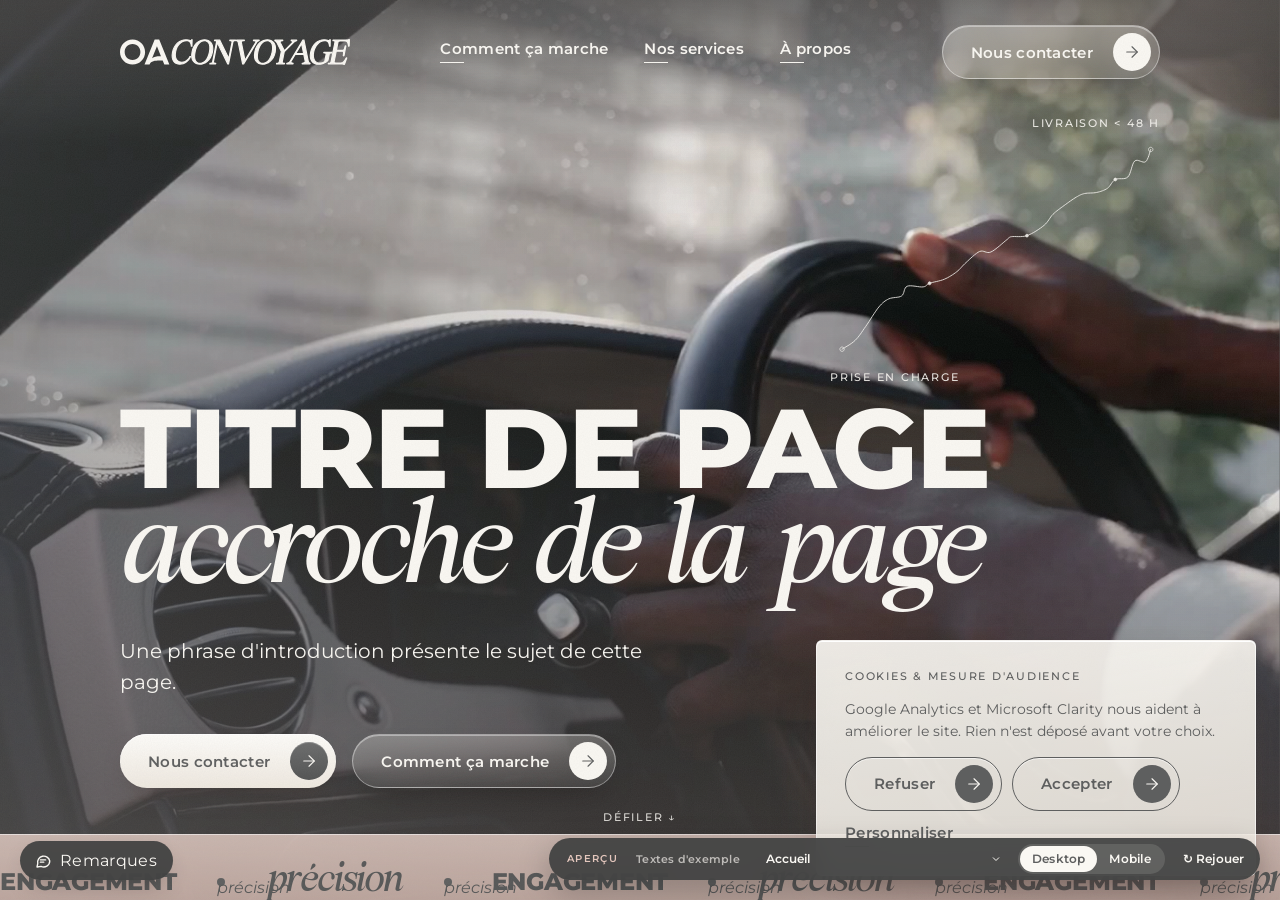
==== commit 3ce961a5: "Mode remarques : pastilles sur la page et envoi par email" ====
--- a/index.html
+++ b/index.html
@@ -349,6 +349,16 @@
 .chiffre.pre .chiffre__trait{width:0}
 .chiffre.pre .chiffre__lib{opacity:0}
 .chiffre__lib{transition:opacity var(--d-slow) var(--ease) .3s}
+/* mobile : Mobile/Chiffre XL (96 px) et unité à 60 px, variante Taille=Mobile du composant Figma (06/10/2026) */
+@container site (max-width:767px){
+  .chiffre{width:350px;height:177px}
+  .chiffre__val{height:83px}
+  .chiffre__val b{font-size:96px}
+  .chiffre__val em{font-size:60px;line-height:.9}
+  .chiffre__trait{top:109px}
+  .chiffre__lib{top:131px;width:auto;right:0}
+  .chiffre.pre .chiffre__val{transform:translateY(30px)}
+}
 
 /* ===== Témoignages ===== */
 .temoin{position:relative;display:flex;flex-direction:column;align-items:center;gap:28px;width:1100px;max-width:100%}
@@ -492,9 +502,9 @@
   .parcours .voile-gauche{display:none}
   .parcours__sur{left:20px;top:80px}
   .parcours__num{left:20px;top:110px}
-  .parcours__num b{font-size:140px;line-height:.85}
+  .parcours__num b{font-size:96px;line-height:.85}
   .parcours__num em{display:none}
-  .parcours__contenu{left:20px;right:20px;top:300px;width:auto}
+  .parcours__contenu{left:20px;right:20px;top:263px;width:auto}
   .parcours__slide{width:100%}
   .parcours__slide .poster__titre{font-size:52px;line-height:.92}
   .parcours__slide .poster__accent{font-size:60px;line-height:.9;white-space:normal;text-wrap:balance}
@@ -1402,6 +1412,70 @@
 }
 
 .viewer__note{padding:7px 6px 7px 0;color:rgba(250,248,243,.66);font-size:11px;letter-spacing:.02em;white-space:nowrap}
+/* ══════════ Remarques : mode commentaire du site animé de présentation ══════════
+   Même vocabulaire que le site : anthracite, crème, rose poudré, Montserrat, pilules pour les boutons, 6 px pour les cartes. */
+.page{position:relative}
+.cm{font-family:var(--montserrat);color:var(--anth)}
+.cm button{font:inherit;cursor:pointer}
+.cm-btn{position:fixed;left:20px;bottom:calc(20px + env(safe-area-inset-bottom,0px));z-index:120;display:flex;align-items:center;gap:8px;
+  padding:10px 16px 10px 14px;border:0;border-radius:999px;background:rgba(62,63,63,.92);backdrop-filter:blur(12px);color:var(--creme);
+  font:600 13px/1 var(--montserrat);letter-spacing:.02em;box-shadow:0 10px 24px -10px rgba(40,30,28,.45)}
+.cm-btn:hover{background:rgba(62,63,63,1)}
+.cm-nb{min-width:20px;height:20px;padding:0 6px;border-radius:999px;background:var(--rose);color:var(--anth-profond);font:700 11px/20px var(--montserrat);text-align:center}
+.cm-panneau{position:fixed;left:20px;bottom:76px;z-index:121;width:360px;max-height:min(640px,calc(100vh - 110px));overflow:auto;
+  padding:20px;border-radius:6px;background:var(--creme);box-shadow:0 1px 1px rgba(80,62,58,.06),0 10px 20px -8px rgba(80,62,58,.18),0 34px 64px -26px rgba(110,74,64,.34)}
+.cm-tete{display:flex;justify-content:space-between;align-items:center;margin-bottom:8px}
+.cm-titre{margin:0;font:700 20px/1.2 var(--montserrat)}
+.cm-x{border:0;background:none;font-size:24px!important;line-height:1;color:var(--anth);padding:0 4px}
+.cm-aide{margin:0 0 14px;font:400 13px/1.55 var(--montserrat);color:#6c6d6d}
+.cm-ajout{width:100%;padding:13px 16px;border:0;border-radius:999px;background:var(--anth);color:var(--creme);font:600 14px/1 var(--montserrat)!important}
+.cm-liste{list-style:none;margin:16px 0 0;padding:0}
+.cm-liste li{display:grid;grid-template-columns:26px 1fr;gap:10px;padding:12px 0;border-top:1px solid rgba(94,95,95,.16)}
+.cm-liste li>b{width:24px;height:24px;border-radius:50%;background:var(--rose);color:var(--anth-profond);font:700 12px/24px var(--montserrat);text-align:center}
+.cm-ou{display:block;font:600 10px/1.4 var(--montserrat);letter-spacing:.1em;text-transform:uppercase;color:#7d7e7e}
+.cm-liste p{margin:4px 0 6px;font:400 14px/1.5 var(--montserrat);white-space:pre-wrap;word-break:break-word}
+.cm-act{display:flex;gap:14px}
+.cm-act button{border:0;background:none;padding:0;font:600 12px/1.4 var(--montserrat)!important;color:var(--anth);text-decoration:underline;text-underline-offset:3px}
+.cm-vide{margin:14px 0 0;font:400 13px/1.5 var(--montserrat);color:#7d7e7e}
+.cm-nom{display:block;margin-top:16px}
+.cm-nom span{display:block;font:600 10px/1.4 var(--montserrat);letter-spacing:.1em;text-transform:uppercase;color:#7d7e7e;margin-bottom:4px}
+.cm-nom input{width:100%;padding:8px 0;border:0;border-bottom:1px solid var(--gris-clair,#bebab1);background:transparent;font:400 15px/1.4 var(--montserrat);color:var(--anth);outline:none}
+.cm-nom input:focus{border-bottom-color:var(--rose)}
+.cm-pied{display:flex;gap:10px;margin-top:16px}
+.cm-envoi,.cm-copie{flex:1;padding:12px 14px;border-radius:999px;font:600 13px/1 var(--montserrat)!important}
+.cm-envoi{border:0;background:var(--anth);color:var(--creme)}
+.cm-copie{border:1px solid var(--anth);background:transparent;color:var(--anth)}
+.cm-envoi:disabled,.cm-copie:disabled{opacity:.4;cursor:default}
+.cm-note{margin:10px 0 0;font:400 11px/1.4 var(--montserrat);color:#8a8b8b;text-align:center}
+.cm-consigne{position:fixed;left:50%;top:16px;transform:translateX(-50%);z-index:122;display:flex;align-items:center;gap:14px;
+  padding:10px 10px 10px 18px;border-radius:999px;background:var(--anth);color:var(--creme);font:600 13px/1 var(--montserrat);box-shadow:0 10px 24px -10px rgba(40,30,28,.5)}
+.cm-consigne button{border:0;border-radius:999px;padding:8px 12px;background:rgba(250,248,243,.16);color:var(--creme);font:600 12px/1 var(--montserrat)!important}
+.device.cm-pose, .device.cm-pose *{cursor:crosshair!important}
+.device.cm-pose{outline:3px solid var(--rose);outline-offset:-3px}
+.cm-bulle,.cm-lecture{position:fixed;z-index:123;width:300px;padding:14px;border-radius:6px;background:var(--creme);
+  box-shadow:0 1px 1px rgba(80,62,58,.06),0 10px 20px -8px rgba(80,62,58,.18),0 34px 64px -26px rgba(110,74,64,.34)}
+.cm-lecture{width:280px}
+.cm-bulle textarea{width:100%;box-sizing:border-box;padding:10px;border:1px solid rgba(94,95,95,.25);border-radius:6px;background:#fff;
+  font:400 14px/1.5 var(--montserrat);color:var(--anth);resize:vertical;outline:none}
+.cm-bulle textarea:focus{border-color:var(--rose)}
+.cm-bulle>div,.cm-lecture>div{display:flex;justify-content:flex-end;gap:8px;margin-top:10px}
+.cm-bulle button,.cm-lecture button{padding:9px 14px;border-radius:999px;font:600 12px/1 var(--montserrat)!important;border:1px solid var(--anth);background:transparent;color:var(--anth)}
+.cm-bulle button[type=submit]{background:var(--anth);color:var(--creme)}
+.cm-lecture p{margin:0;font:400 14px/1.5 var(--montserrat);white-space:pre-wrap;word-break:break-word}
+/* pastille en goutte (le repère du logo), pointe sur l'endroit touché, numéro droit */
+.cm-pin{position:absolute;z-index:40;width:30px;height:30px;margin:-34px 0 0 -15px;padding:0;border:0;background:none;
+  display:flex;align-items:center;justify-content:center;color:var(--anth-profond);font:700 12px/1 var(--montserrat);cursor:pointer}
+.cm-pin::before{content:"";position:absolute;inset:0;z-index:-1;border:2px solid var(--creme);border-radius:50% 50% 50% 0;
+  transform:rotate(-45deg);background:var(--rose);box-shadow:0 6px 14px -4px rgba(60,40,36,.45)}
+.cm-toast{position:fixed;left:50%;bottom:90px;transform:translateX(-50%);z-index:124;margin:0;padding:10px 16px;border-radius:999px;
+  background:var(--anth);color:var(--creme);font:600 12px/1.3 var(--montserrat);max-width:calc(100vw - 32px);text-align:center}
+@media (max-width:767px){
+  .cm-btn{left:auto;right:12px;bottom:calc(92px + env(safe-area-inset-bottom,0px));padding:10px 12px}
+  .cm-btn span{display:none}
+  .cm-panneau{left:8px;right:8px;bottom:8px;width:auto;max-height:calc(100vh - 16px)}
+  .cm-bulle,.cm-lecture{left:12px!important;right:12px;width:auto!important}
+}
+
 </style>
 <div class="stage"><div class="device matiere" id="device"><div class="site" id="site"><div id="pages">
 <main class="page" data-page="accueil" data-title="Accueil" data-hero="dark">
@@ -2454,6 +2528,181 @@
 })();
 
 window.OAready();
+/* ══════════ Remarques d'Océane : mode commentaire du site animé de présentation ══════════
+   Un bouton « Remarques » ouvre un panneau. « Ajouter une remarque » : on touche un endroit de la page,
+   on écrit, une pastille numérotée reste posée à cet endroit (page, section, ordinateur ou mobile).
+   Les remarques restent dans le navigateur (localStorage) jusqu'à l'envoi par email à HWS. */
+(() => {
+'use strict';
+const DEST = 'guenole@hws.pm';
+const LIEN = 'https://guenole.github.io/oa-convoyage-apercu/';
+const CLE = 'oa-remarques-v1', CLE_NOM = 'oa-remarques-nom';
+const $ = (s, r = document) => r.querySelector(s);
+const $$ = (s, r = document) => Array.from(r.querySelectorAll(s));
+const site = $('#site'), device = $('#device');
+const SECTIONS = {
+  'poster': 'Ouverture', 'poster-portrait': 'Ouverture', 'poster-compact': 'Ouverture', 'bandeau': 'Bandeau défilant',
+  'manif': 'Manifeste', 'presta': 'Prestations', 'engag': 'Engagements', 'parcours-sec': 'Déroulement', 'h48': '48 h',
+  'avis': 'Avis', 'avis-g': 'Avis', 'faqsec': 'Questions fréquentes', 'poster-cta': 'Bloc final', 'steps-sec': 'Les étapes',
+  'prepa': 'Préparer sa demande', 'svc': 'Prestations', 'types': 'Types de véhicules', 'zone': "Zone d'intervention",
+  'rappel': 'Rappel du déroulement', 'intro': 'Présentation', 'fiche': 'Fiche de la prestation', 'der': 'Déroulé',
+  'autres': 'Autres prestations', 'piste-sec': 'Parcours', 'exig': 'Exigence', 'conv': 'Convoyeurs', 'chif': 'Chiffres',
+  'img-sec': 'En images', 'cform': 'Formulaire', 'cinfos': 'Coordonnées'
+};
+const ICONE = '<svg viewBox="0 0 24 24" width="18" height="18" fill="none" stroke="currentColor" stroke-width="1.8" stroke-linecap="round" stroke-linejoin="round" aria-hidden="true"><path d="M21 12a8 8 0 0 1-11.6 7.1L4 20l1-4.6A8 8 0 1 1 21 12Z"/><path d="M8.5 10.5h7M8.5 13.5h4.5"/></svg>';
+
+let liste = [];
+try { liste = JSON.parse(localStorage.getItem(CLE) || '[]'); } catch (e) { liste = []; }
+const sauver = () => { try { localStorage.setItem(CLE, JSON.stringify(liste)); } catch (e) {} };
+const nomPar = () => { try { return localStorage.getItem(CLE_NOM) || ''; } catch (e) { return ''; } };
+const pageCourante = () => $$('.page').find(p => !p.hidden);
+const mobile = () => site.clientWidth < 768;
+const esc = s => s.replace(/[&<>"]/g, c => ({ '&': '&amp;', '<': '&lt;', '>': '&gt;', '"': '&quot;' }[c]));
+
+/* ---------- interface ---------- */
+const ui = document.createElement('div');
+ui.className = 'cm';
+ui.innerHTML = `
+<button type="button" class="cm-btn" aria-expanded="false">${ICONE}<span>Remarques</span><b class="cm-nb" hidden>0</b></button>
+<div class="cm-panneau" role="dialog" aria-label="Vos remarques" hidden>
+  <div class="cm-tete"><p class="cm-titre">Vos remarques</p><button type="button" class="cm-x" aria-label="Fermer">×</button></div>
+  <p class="cm-aide">Touchez l'endroit de la page qui vous fait réagir, puis écrivez votre remarque. Les textes du site sont des exemples&#8239;: commentez surtout l'ambiance, les images et la mise en page.</p>
+  <button type="button" class="cm-ajout">+ Ajouter une remarque</button>
+  <ol class="cm-liste"></ol>
+  <p class="cm-vide">Aucune remarque pour l'instant.</p>
+  <label class="cm-nom"><span>Votre prénom</span><input type="text" autocomplete="given-name" placeholder="Océane"></label>
+  <div class="cm-pied">
+    <button type="button" class="cm-envoi" disabled>Envoyer à HWS</button>
+    <button type="button" class="cm-copie" disabled>Copier</button>
+  </div>
+  <p class="cm-note">Vos remarques restent sur cet appareil jusqu'à l'envoi.</p>
+</div>
+<div class="cm-consigne" hidden><span>Touchez l'endroit à commenter</span><button type="button">Annuler</button></div>
+<form class="cm-bulle" hidden><textarea rows="4" placeholder="Votre remarque…" required></textarea><div><button type="button" class="cm-annule">Annuler</button><button type="submit">Enregistrer</button></div></form>
+<div class="cm-lecture" hidden><p></p><div><button type="button" class="cm-suppr">Supprimer</button><button type="button" class="cm-ferme">Fermer</button></div></div>
+<p class="cm-toast" hidden></p>`;
+document.body.appendChild(ui);
+const btn = $('.cm-btn', ui), panneau = $('.cm-panneau', ui), consigne = $('.cm-consigne', ui), bulle = $('.cm-bulle', ui);
+const lecture = $('.cm-lecture', ui), toast = $('.cm-toast', ui), champNom = $('.cm-nom input', ui);
+champNom.value = nomPar();
+champNom.addEventListener('input', () => { try { localStorage.setItem(CLE_NOM, champNom.value.trim()); } catch (e) {} });
+
+const ouvrir = v => { panneau.hidden = !v; btn.setAttribute('aria-expanded', v); };
+btn.addEventListener('click', () => ouvrir(panneau.hidden));
+$('.cm-x', ui).addEventListener('click', () => ouvrir(false));
+function info(t) { toast.textContent = t; toast.hidden = false; clearTimeout(info.t); info.t = setTimeout(() => { toast.hidden = true; }, 2600); }
+
+/* ---------- pose d'une remarque ---------- */
+let pose = false, brouillon = null;
+function placer(v) {
+  pose = v; consigne.hidden = !v; device.classList.toggle('cm-pose', v);
+  if (v) { ouvrir(false); lecture.hidden = true; }
+}
+$('.cm-ajout', ui).addEventListener('click', () => placer(true));
+$('button', consigne).addEventListener('click', () => placer(false));
+
+function sectionDe(el, page) {
+  if (el.closest('.hdr, .hdr-m, #hdr, #hdrm')) return 'Menu';
+  if (el.closest('.footer, .footer-m')) return 'Pied de page';
+  let n = el; while (n && n.parentElement !== page) n = n.parentElement;
+  if (!n) return 'Page';
+  for (const c of n.classList) if (SECTIONS[c]) return SECTIONS[c];
+  return n.getAttribute('aria-label') || 'Section';
+}
+
+document.addEventListener('click', e => {
+  if (!pose || ui.contains(e.target) || !device.contains(e.target)) return;
+  e.preventDefault(); e.stopPropagation(); e.stopImmediatePropagation();
+  const page = pageCourante(); if (!page) return;
+  const pr = page.getBoundingClientRect();
+  brouillon = {
+    page: page.dataset.page, titre: page.dataset.title || page.dataset.page, section: sectionDe(e.target, page),
+    appareil: mobile() ? 'mobile' : 'ordinateur',
+    x: Math.max(0, Math.min(100, (e.clientX - pr.left) / pr.width * 100)), y: e.clientY - pr.top
+  };
+  placer(false);
+  bulle.hidden = false;
+  const w = 300, h = 170;
+  bulle.style.left = Math.max(12, Math.min(innerWidth - w - 12, e.clientX - w / 2)) + 'px';
+  bulle.style.top = Math.max(12, Math.min(innerHeight - h - 12, e.clientY + 14)) + 'px';
+  const ta = $('textarea', bulle); ta.value = ''; setTimeout(() => ta.focus(), 30);
+}, true);
+
+bulle.addEventListener('submit', e => {
+  e.preventDefault();
+  const t = $('textarea', bulle).value.trim();
+  if (!t || !brouillon) return;
+  liste.push({ ...brouillon, id: Date.now().toString(36), texte: t, date: new Date().toISOString() });
+  sauver(); brouillon = null; bulle.hidden = true; rendre(); info('Remarque enregistrée');
+});
+$('.cm-annule', bulle).addEventListener('click', () => { brouillon = null; bulle.hidden = true; });
+
+/* ---------- pastilles et liste ---------- */
+function rendre() {
+  $$('.cm-pin').forEach(p => p.remove());
+  const page = pageCourante(), app = mobile() ? 'mobile' : 'ordinateur';
+  liste.forEach((r, i) => {
+    if (!page || r.page !== page.dataset.page || r.appareil !== app) return;
+    const p = document.createElement('button');
+    p.type = 'button'; p.className = 'cm-pin'; p.textContent = i + 1;
+    p.style.left = r.x + '%'; p.style.top = r.y + 'px';
+    p.setAttribute('aria-label', 'Remarque ' + (i + 1));
+    p.addEventListener('click', ev => { ev.stopPropagation(); montrer(r, i, ev); });
+    page.appendChild(p);
+  });
+  const ol = $('.cm-liste', ui);
+  ol.innerHTML = liste.map((r, i) => `<li data-i="${i}"><b>${i + 1}</b><div><span class="cm-ou">${esc(r.titre)} · ${esc(r.section)} · ${r.appareil}</span><p>${esc(r.texte)}</p><span class="cm-act"><button type="button" data-voir>Voir</button><button type="button" data-suppr>Supprimer</button></span></div></li>`).join('');
+  $('.cm-vide', ui).hidden = liste.length > 0;
+  const nb = $('.cm-nb', ui); nb.hidden = !liste.length; nb.textContent = liste.length;
+  $('.cm-envoi', ui).disabled = $('.cm-copie', ui).disabled = !liste.length;
+}
+let lu = null;
+function montrer(r, i, ev) {
+  lu = r; $('p', lecture).textContent = (i + 1) + '. ' + r.texte; lecture.hidden = false;
+  const w = 280;
+  lecture.style.left = Math.max(12, Math.min(innerWidth - w - 12, ev.clientX - w / 2)) + 'px';
+  lecture.style.top = Math.max(12, Math.min(innerHeight - 160, ev.clientY + 16)) + 'px';
+}
+$('.cm-ferme', lecture).addEventListener('click', () => { lecture.hidden = true; });
+$('.cm-suppr', lecture).addEventListener('click', () => { if (lu) { liste = liste.filter(x => x !== lu); sauver(); rendre(); } lecture.hidden = true; });
+
+$('.cm-liste', ui).addEventListener('click', e => {
+  const li = e.target.closest('li'); if (!li) return;
+  const r = liste[+li.dataset.i];
+  if (e.target.closest('[data-suppr]')) { liste.splice(+li.dataset.i, 1); sauver(); rendre(); return; }
+  if (e.target.closest('[data-voir]')) {
+    ouvrir(false);
+    const aller = () => { rendre(); site.scrollTo({ top: Math.max(0, r.y - site.clientHeight / 3), behavior: 'smooth' }); };
+    if (location.hash.slice(1).split('--')[0] !== r.page) { location.hash = '#' + r.page; setTimeout(aller, 500); } else aller();
+    if ((r.appareil === 'mobile') !== mobile()) info(r.appareil === 'mobile' ? 'Passez en vue Mobile pour voir la pastille' : 'Passez en vue Desktop pour voir la pastille');
+  }
+});
+
+/* ---------- envoi ---------- */
+function texteEnvoi() {
+  const nom = champNom.value.trim();
+  const l = liste.map((r, i) => `${i + 1}. ${r.titre}, ${r.section} (${r.appareil})\n${r.texte}`).join('\n\n');
+  return `Remarques sur le site animé d'OA Convoyage${nom ? ' (' + nom + ')' : ''}\n${LIEN}\n\n${l}\n`;
+}
+$('.cm-envoi', ui).addEventListener('click', () => {
+  const sujet = 'Remarques sur le site animé' + (champNom.value.trim() ? ' (' + champNom.value.trim() + ')' : '');
+  const corps = texteEnvoi();
+  location.href = `mailto:${DEST}?subject=${encodeURIComponent(sujet)}&body=${encodeURIComponent(corps)}`;
+  if (corps.length > 1500) setTimeout(() => info('Si l\'email est incomplet : « Copier », puis collez dans un email'), 800);
+});
+$('.cm-copie', ui).addEventListener('click', async () => {
+  try { await navigator.clipboard.writeText(texteEnvoi()); info('Remarques copiées : collez-les dans un email à ' + DEST); }
+  catch (e) { info('Copie impossible : utilisez « Envoyer à HWS »'); }
+});
+
+/* ---------- suivi des pages et de la vue ---------- */
+$$('.page').forEach(p => p.addEventListener('oa:show', () => setTimeout(rendre, 50)));
+window.addEventListener('hashchange', () => { lecture.hidden = true; setTimeout(rendre, 120); });
+new ResizeObserver(() => rendre()).observe(site);
+document.addEventListener('keydown', e => { if (e.key === 'Escape') { placer(false); bulle.hidden = true; lecture.hidden = true; } });
+rendre();
+})();
+
 
 </script>
 </body></html>
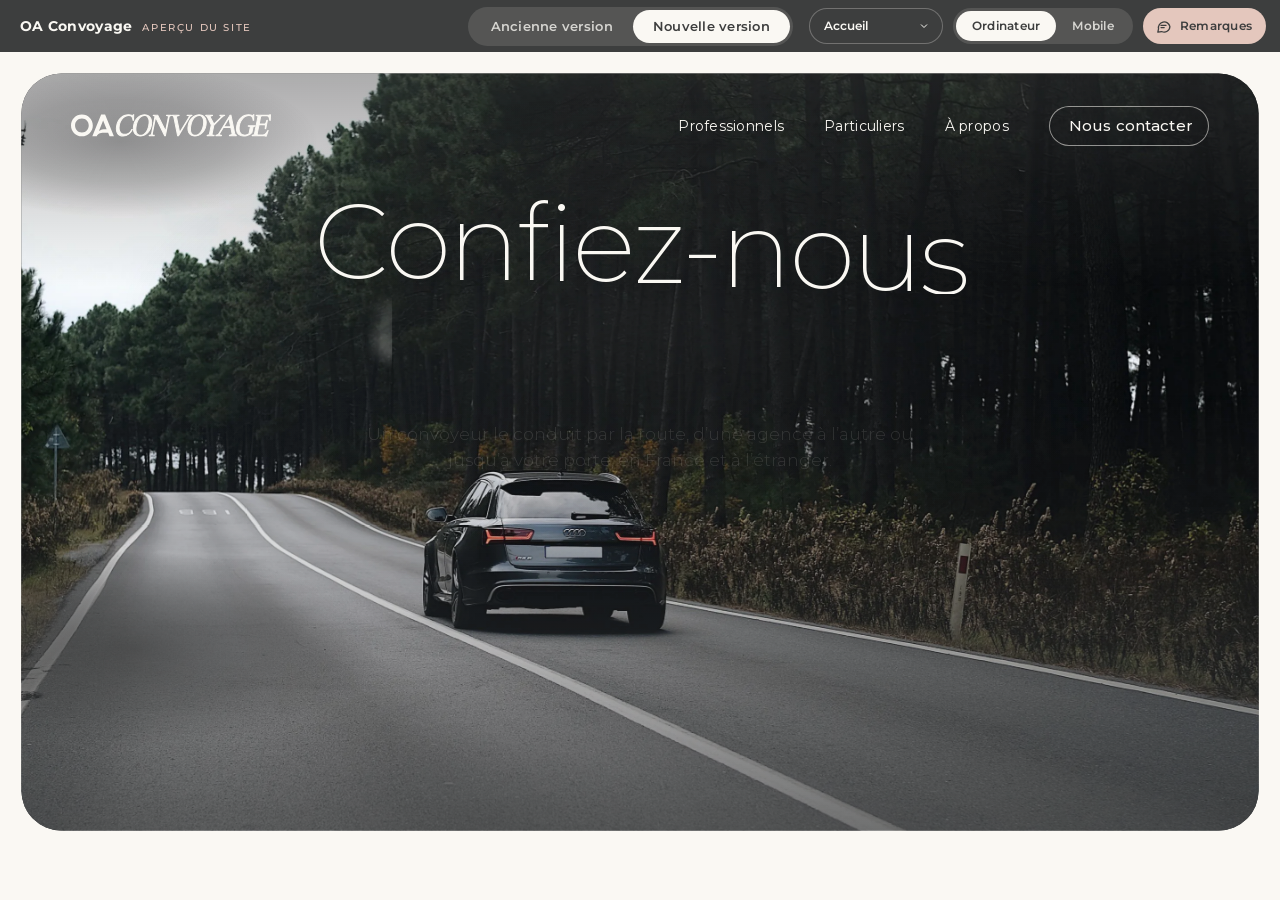
==== commit 61b9757d: "Aperçu à deux versions : ancienne et nouvelle direction artistique, mêmes textes ; ordinateur ou mob" ====
--- a/index.html
+++ b/index.html
@@ -1,2708 +1,61 @@
-<!doctype html><html lang="fr"><head><meta charset="utf-8"><meta name="robots" content="noindex, nofollow"><meta name="viewport" content="width=device-width,initial-scale=1,viewport-fit=cover"></head><body><title>Aperçu du site OA Convoyage</title>
-<meta name="description" content="Aperçu animé du futur site d'OA Convoyage, avec des textes d'exemple.">
+<!doctype html>
+<html lang="fr">
+<head>
+<meta charset="utf-8">
+<meta name="viewport" content="width=device-width, initial-scale=1, viewport-fit=cover">
+<meta name="robots" content="noindex, nofollow">
+<title>Aperçu du site OA Convoyage</title>
+<meta name="description" content="Aperçu animé du futur site d’OA Convoyage : deux versions, sur ordinateur et sur mobile, avec un mode Remarques.">
+<link rel="icon" href="nouvelle/assets/svg/icone.svg" type="image/svg+xml">
 <link rel="preconnect" href="https://fonts.googleapis.com"><link rel="preconnect" href="https://fonts.gstatic.com" crossorigin>
-<link rel="stylesheet" href="https://fonts.googleapis.com/css2?family=Montserrat:wght@400;500;600;700;800&family=Cormorant+Garamond:ital,wght@1,500&display=swap">
-<style>
-@font-face{font-family:"Swarsh Daisy";src:url("[data-uri]") format("truetype");font-style:normal;font-weight:400;font-display:swap}
-:root{
-  color-scheme:light;
-  --creme:#faf8f3;--rose:#e4c7bd;--champagne:#d8c3a6;--gris:#bebab1;--anth:#5e5f5f;--anth-profond:#565757;--blanc:#fff;
-  --fond-page:var(--creme);--fond-surface:#fff;--fond-inverse:var(--anth);
-  --txt:var(--anth);--txt-inv:var(--creme);
-  --bord:#bebab1;
-  --ease:cubic-bezier(.22,1,.36,1);
-  --d-fast:.2s;--d-base:.45s;--d-slow:.9s;--d-cine:1.4s;
-  --sv:160px;--sm:120px;
-  --montserrat:"Montserrat",system-ui,-apple-system,"Segoe UI",sans-serif;
-  --swarsh:"Swarsh Daisy","Cormorant Garamond",Georgia,serif;
-  --grade:saturate(.8) contrast(.95) brightness(1.02) sepia(.08);
-  --stries:linear-gradient(90deg,rgba(250,248,243,0) 0%,rgba(250,248,243,0) 2%,rgba(250,248,243,.205) 2.2%,rgba(250,248,243,0) 2.4%,rgba(250,248,243,0) 3.54%,rgba(250,248,243,.132) 4.39%,rgba(250,248,243,0) 5.25%,rgba(250,248,243,0) 8.27%,rgba(250,248,243,.137) 8.45%,rgba(250,248,243,0) 10.03%,rgba(250,248,243,0) 12.64%,rgba(250,248,243,.082) 13.57%,rgba(250,248,243,0) 14.51%,rgba(250,248,243,0) 17.33%,rgba(250,248,243,.048) 17.5%,rgba(250,248,243,0) 18.99%,rgba(250,248,243,0) 20.94%,rgba(250,248,243,.247) 21.97%,rgba(250,248,243,0) 23%,rgba(250,248,243,0) 25.04%,rgba(250,248,243,.26) 25.25%,rgba(250,248,243,0) 27.1%,rgba(250,248,243,0) 29.22%,rgba(250,248,243,.405) 30.24%,rgba(250,248,243,0) 31.26%,rgba(250,248,243,0) 32.55%,rgba(250,248,243,.222) 33.51%,rgba(250,248,243,0) 34.46%,rgba(250,248,243,0) 35.55%,rgba(250,248,243,.237) 35.67%,rgba(250,248,243,0) 36.72%,rgba(250,248,243,0) 38.25%,rgba(250,248,243,.608) 39.1%,rgba(250,248,243,0) 39.96%,rgba(250,248,243,0) 40.83%,rgba(250,248,243,.43) 41.54%,rgba(250,248,243,0) 42.24%,rgba(250,248,243,0) 42.93%,rgba(250,248,243,.147) 43.95%,rgba(250,248,243,0) 44.96%,rgba(250,248,243,0) 45.81%,rgba(250,248,243,.787) 45.97%,rgba(250,248,243,0) 47.4%,rgba(250,248,243,0) 47.99%,rgba(250,248,243,.33) 48.55%,rgba(250,248,243,0) 49.12%,rgba(250,248,243,0) 49.95%,rgba(250,248,243,.519) 50.05%,rgba(250,248,243,0) 50.95%,rgba(250,248,243,0) 51.58%,rgba(250,248,243,.461) 51.79%,rgba(250,248,243,0) 53.62%,rgba(250,248,243,0) 54.66%,rgba(250,248,243,.487) 54.82%,rgba(250,248,243,0) 56.2%,rgba(250,248,243,0) 57.38%,rgba(250,248,243,.378) 57.59%,rgba(250,248,243,0) 59.47%,rgba(250,248,243,0) 60.21%,rgba(250,248,243,.317) 60.93%,rgba(250,248,243,0) 61.66%,rgba(250,248,243,0) 62.68%,rgba(250,248,243,.585) 63.59%,rgba(250,248,243,0) 64.51%,rgba(250,248,243,0) 66.41%,rgba(250,248,243,.269) 66.68%,rgba(250,248,243,0) 66.95%,rgba(250,248,243,0) 67.52%,rgba(250,248,243,.17) 67.74%,rgba(250,248,243,0) 69.71%,rgba(250,248,243,0) 70.45%,rgba(250,248,243,.29) 71.06%,rgba(250,248,243,0) 71.67%,rgba(250,248,243,0) 74.49%,rgba(250,248,243,.329) 74.69%,rgba(250,248,243,0) 76.48%,rgba(250,248,243,0) 79.55%,rgba(250,248,243,.109) 80.44%,rgba(250,248,243,0) 81.32%,rgba(250,248,243,0) 82.52%,rgba(250,248,243,.037) 82.57%,rgba(250,248,243,0) 83.06%,rgba(250,248,243,0) 84.23%,rgba(250,248,243,.141) 84.4%,rgba(250,248,243,0) 85.96%,rgba(250,248,243,0) 87.16%,rgba(250,248,243,.081) 88.16%,rgba(250,248,243,0) 89.15%,rgba(250,248,243,0) 92.61%,rgba(250,248,243,.126) 92.92%,rgba(250,248,243,0) 93.22%,rgba(250,248,243,0) 96.79%,rgba(250,248,243,.205) 97.57%,rgba(250,248,243,0) 98.34%,rgba(250,248,243,0) 100%),linear-gradient(90deg,#e4c7bd 0%,#e4c7bd 30%,#faf8f3 52%,#e4c7bd 70%,#e4c7bd 100%);
-}
-*,*::before,*::after{box-sizing:border-box}
-html,body{height:100%}
-body{margin:0;background:#e9e5dc;color:var(--txt);font-family:var(--montserrat);-webkit-font-smoothing:antialiased;overflow:hidden}
-img{display:block;max-width:100%}
-button{font:inherit;color:inherit;background:none;border:0;padding:0;cursor:pointer}
-a{color:inherit;text-decoration:none}
-h1,h2,h3,h4,p,ul,ol,figure,blockquote{margin:0;padding:0}
-ul{list-style:none}
-:focus-visible{outline:2px solid var(--anth);outline-offset:3px}
+<link rel="stylesheet" href="https://fonts.googleapis.com/css2?family=Montserrat:wght@400;500;600;700&display=swap">
+<link rel="stylesheet" href="apercu.css">
+</head>
+<body>
+<header class="ap-barre">
+  <p class="ap-marque"><b>OA Convoyage</b><span>Aperçu du site</span></p>
+  <div class="ap-version" role="group" aria-label="Version du site">
+    <button type="button" data-version="ancienne" aria-pressed="false"><span class="ap-long">Ancienne version</span><span class="ap-court">Ancienne</span></button>
+    <button type="button" data-version="nouvelle" aria-pressed="true"><span class="ap-long">Nouvelle version</span><span class="ap-court">Nouvelle</span></button>
+  </div>
+  <div class="ap-outils">
+    <label class="ap-page"><span class="ap-sr">Page affichée</span><select id="ap-page">
+      <option value="accueil">Accueil</option>
+      <option value="professionnels">Professionnels</option>
+      <option value="particuliers">Particuliers</option>
+      <option value="a-propos">À propos</option>
+      <option value="contact">Contact</option>
+      <option value="convoyages">Convoyages</option>
+    </select></label>
+    <div class="ap-appareil" role="group" aria-label="Affichage">
+      <button type="button" data-appareil="ordinateur" aria-pressed="true">Ordinateur</button>
+      <button type="button" data-appareil="mobile" aria-pressed="false">Mobile</button>
+    </div>
+    <button type="button" class="ap-rq" aria-expanded="false" aria-controls="ap-panneau"><svg viewBox="0 0 24 24" fill="none" stroke="currentColor" stroke-width="1.8" stroke-linecap="round" stroke-linejoin="round" aria-hidden="true"><path d="M21 12a8 8 0 0 1-11.6 7.1L4 20l1-4.6A8 8 0 1 1 21 12Z"/><path d="M8.5 10.5h7M8.5 13.5h4.5"/></svg><span class="ap-rq__lib">Remarques</span><b class="ap-rq__nb" hidden>0</b></button>
+  </div>
+</header>
 
-/* ---------- Stage (visionneuse) ---------- */
-.stage{position:relative;height:100%;display:flex;justify-content:center;align-items:center}
-/* .device = le cadre de l'écran : il porte le conteneur de requêtes et le calque fixe (barre CTA, cookies) */
-.device{position:relative;width:100%;height:100%;overflow:hidden;background:var(--fond-page);container:site / inline-size}
-.site{position:relative;width:100%;height:100%;overflow-y:auto;overflow-x:hidden;background:var(--fond-page);scroll-behavior:auto}
-.calque{position:absolute;inset:0;pointer-events:none;z-index:50;overflow:hidden}
-.stage.is-mobile{background:radial-gradient(circle at 30% 20%,#efe9df,#dcd5c8)}
-.stage.is-mobile .device{width:390px;height:min(844px,calc(100% - 56px));border-radius:46px;box-shadow:0 0 0 10px #3f4040,0 0 0 11px #2d2e2e,0 40px 90px rgba(40,40,40,.35)}
-.stage.is-mobile .site{scrollbar-width:none}
-.stage.is-mobile .site::-webkit-scrollbar{display:none}
-.viewer{position:fixed;right:20px;bottom:calc(20px + env(safe-area-inset-bottom,0px));z-index:100;display:flex;gap:8px;align-items:center;padding:6px;border-radius:999px;background:rgba(62,63,63,.92);backdrop-filter:blur(12px);color:var(--creme);font:600 12px/1 var(--montserrat);box-shadow:0 12px 32px rgba(0,0,0,.25)}
-.viewer select{appearance:none;background:transparent;color:inherit;border:0;font:inherit;padding:8px 26px 8px 12px;cursor:pointer;background-image:url("data:image/svg+xml,%3Csvg xmlns='http://www.w3.org/2000/svg' width='12' height='12' viewBox='0 0 24 24' fill='none' stroke='%23faf8f3' stroke-width='2'%3E%3Cpath d='M6 9l6 6 6-6'/%3E%3C/svg%3E");background-repeat:no-repeat;background-position:right 8px center}
-.viewer select option{color:#222}
-.viewer__seg{display:flex;background:rgba(250,248,243,.12);border-radius:999px;padding:2px}
-.viewer__seg button{padding:7px 12px;border-radius:999px;letter-spacing:.02em}
-.viewer__seg button[aria-pressed="true"]{background:var(--creme);color:var(--anth)}
-.viewer__replay{padding:7px 10px;border-radius:999px}
-.viewer__tag{padding:7px 10px 7px 12px;color:var(--rose);letter-spacing:.14em;text-transform:uppercase;font-size:10px}
-.viewer__replay:hover{background:rgba(250,248,243,.12)}
-@media (max-width:767px){.viewer{display:none}}
+<main class="ap-scene" data-appareil="ordinateur">
+  <div class="ap-cadre"><iframe id="ap-site" title="Site OA Convoyage" src="about:blank"></iframe></div>
+</main>
 
-/* ---------- Typographie (styles Figma) ---------- */
-.t-display{font:800 64px/1.05 var(--montserrat);letter-spacing:-.015em}
-.t-h1{font:800 48px/1.1 var(--montserrat);letter-spacing:-.01em}
-.t-h2{font:800 36px/1.15 var(--montserrat);letter-spacing:-.005em}
-.t-h3{font:700 24px/1.25 var(--montserrat)}
-.t-h4{font:700 18px/1.35 var(--montserrat)}
-.a-display{font:400 76px/1 var(--swarsh);letter-spacing:-.01em}
-.a-h1{font:400 56px/1.05 var(--swarsh);letter-spacing:-.005em}
-.a-h2{font:400 42px/1.1 var(--swarsh)}
-.t-chapo{font:400 20px/1.55 var(--montserrat)}
-.t-courant{font:400 16px/1.65 var(--montserrat)}
-.t-petit{font:400 14px/1.6 var(--montserrat)}
-.t-legende{font:500 12px/1.5 var(--montserrat)}
-.l-eyebrow{font:600 12px/1.4 var(--montserrat);letter-spacing:.14em;text-transform:uppercase}
-.l-bouton{font:600 15px/1 var(--montserrat);letter-spacing:.02em}
-.l-form{font:600 14px/1.4 var(--montserrat)}
-.l-chiffre{font:800 48px/1 var(--montserrat);letter-spacing:-.01em}
-.m-display{font:800 40px/1.08 var(--montserrat);letter-spacing:-.01em}
-.m-h1{font:800 32px/1.12 var(--montserrat);letter-spacing:-.005em}
-.m-h2{font:800 26px/1.18 var(--montserrat)}
-.m-accent{font:400 46px/1.02 var(--swarsh);letter-spacing:-.005em}
-.t-poster{font:800 112px/.9 var(--montserrat);letter-spacing:-.02em;text-transform:uppercase}
-.t-poster-m{font:800 72px/.92 var(--montserrat);letter-spacing:-.015em;text-transform:uppercase}
-.t-poster-s{font:800 40px/.95 var(--montserrat);letter-spacing:-.01em;text-transform:uppercase}
-.a-poster{font:400 124px/.88 var(--swarsh);letter-spacing:-.01em}
-.a-poster-m{font:400 80px/.9 var(--swarsh);letter-spacing:-.005em}
-.a-poster-s{font:400 46px/.95 var(--swarsh)}
-.t-manifeste{font:700 48px/1.25 var(--montserrat);letter-spacing:-.01em}
-.l-micro{font:500 11px/1.3 var(--montserrat);letter-spacing:.16em;text-transform:uppercase}
-.l-chiffre-xl{font:800 200px/.85 var(--montserrat);letter-spacing:-.04em}
-.m-poster{font:800 52px/.92 var(--montserrat);letter-spacing:-.015em;text-transform:uppercase}
-.m-accent-poster{font:400 60px/.9 var(--swarsh);letter-spacing:-.005em}
-.inv{color:var(--txt-inv)}
-.ph{opacity:.62}
-.nowrap{white-space:nowrap}
-.balance{text-wrap:balance}
-
-/* ---------- Sections ---------- */
-.sec{position:relative;padding:var(--sv) var(--sm);background:var(--fond-page)}
-.sec--inv{background:var(--fond-inverse);color:var(--txt-inv)}
-.sec__head{display:flex;flex-direction:column;gap:20px}
-@container site (max-width:1023px){.site>*{--sv:128px;--sm:40px}}
-@container site (max-width:767px){.site>*{--sv:96px;--sm:20px}}
-
-/* ---------- Bouton ---------- */
-.btn{position:relative;display:inline-flex;align-items:center;gap:20px;height:54px;padding:8px 8px 8px 28px;border-radius:999px;font:600 15px/1 var(--montserrat);letter-spacing:.02em;white-space:nowrap;transition:background var(--d-base) var(--ease),color var(--d-base) var(--ease),gap var(--d-base) var(--ease),padding var(--d-base) var(--ease),border-color var(--d-base) var(--ease)}
-.btn__rond{position:relative;flex:none;width:38px;height:38px;border-radius:999px;display:grid;place-items:center;transition:transform var(--d-base) var(--ease)}
-.btn__rond svg{width:18px;height:18px;transition:transform var(--d-base) var(--ease)}
-.btn:hover{gap:24px;padding-left:30px;padding-right:8px}
-.btn:hover .btn__rond{transform:scale(1.157)}
-.btn:hover .btn__rond svg{transform:rotate(-45deg) scale(.864)}
-.btn--plein{background:var(--anth);color:var(--creme)}
-.btn--plein .btn__rond{background:var(--creme);color:var(--anth)}
-.btn--plein:hover{background:rgba(94,95,95,.88)}
-.btn--creme{background:var(--creme);color:var(--anth)}
-.btn--creme .btn__rond{background:var(--anth);color:var(--creme)}
-.btn--verre{background:rgba(250,248,243,.14);border:1px solid rgba(250,248,243,.45);backdrop-filter:blur(12px);-webkit-backdrop-filter:blur(12px);color:var(--creme)}
-.btn--verre .btn__rond{background:var(--creme);color:var(--anth)}
-.btn--verre:hover{background:var(--creme);color:var(--anth)}
-.btn--verre:hover .btn__rond{background:var(--anth);color:var(--creme)}
-.btn--contour{border:1.2px solid var(--anth);color:var(--anth)}
-.btn--contour .btn__rond{background:var(--anth);color:var(--creme)}
-.btn--contour:hover{background:rgba(228,199,189,.45)}
-
-/* ---------- Lien ---------- */
-.lien{display:inline-flex;flex-direction:column;gap:6px;align-items:flex-start;font:600 15px/1 var(--montserrat);letter-spacing:.02em;white-space:nowrap}
-.lien__ligne{display:inline-flex;align-items:center;gap:10px}
-.lien__ligne svg{width:16px;height:16px;transition:transform var(--d-base) var(--ease)}
-.lien__trait{display:block;height:1.5px;width:24px;background:currentColor;transition:width var(--d-base) var(--ease),background var(--d-base) var(--ease)}
-.lien:hover .lien__trait,a:hover>.lien .lien__trait{width:100%;background:var(--rose)}
-.lien:hover svg{transform:rotate(-45deg)}
-.lien--clair{color:var(--creme)}
-
-/* ---------- Pastille ---------- */
-.pastille{display:inline-flex;align-items:center;gap:10px;padding:10px 18px 10px 16px;border-radius:999px;font:600 11px/1.3 var(--montserrat);letter-spacing:.16em;text-transform:uppercase;white-space:nowrap}
-.pastille::before{content:"";width:7px;height:7px;border-radius:50%;background:var(--rose);flex:none}
-.pastille--creme{background:var(--creme);color:var(--anth)}
-.pastille--verre{background:rgba(250,248,243,.14);border:1px solid rgba(250,248,243,.45);backdrop-filter:blur(12px);-webkit-backdrop-filter:blur(12px);color:var(--creme)}
-.pastille--contour{border:1px solid var(--anth);color:var(--anth)}
-
-/* ---------- Légende de coin ---------- */
-.legende{display:flex;justify-content:space-between;gap:24px;font:500 11px/1.3 var(--montserrat);letter-spacing:.16em;text-transform:uppercase;white-space:nowrap}
-.legende>*{flex:none}
-.legende--centre{justify-content:center}
-
-/* ---------- Header desktop ---------- */
-.hdr{position:sticky;top:0;height:0;z-index:40}
-.hdr__bar{position:absolute;left:0;right:0;top:0;height:104px;display:flex;align-items:center;justify-content:space-between;padding:0 var(--sm);color:var(--creme);transition:height var(--d-base) var(--ease),background-color var(--d-base) var(--ease),color var(--d-base) var(--ease)}
-.hdr__logo{position:relative;width:230px;height:26px;transition:width var(--d-base) var(--ease)}
-.hdr__logo img{position:absolute;inset:0;width:100%;height:100%;transition:opacity var(--d-base) var(--ease)}
-.hdr__logo .is-anth{opacity:0}
-.hdr__nav{display:flex;gap:36px}
-.hdr__prog{position:absolute;left:0;top:74px;height:2px;width:0;background:var(--rose);opacity:0;transition:opacity var(--d-base) var(--ease)}
-.hdr .btn{transition:all var(--d-base) var(--ease)}
-.hdr.is-scrolled .hdr__bar,.hdr.is-light .hdr__bar{height:76px;background:rgba(250,248,243,.86);backdrop-filter:blur(12px);-webkit-backdrop-filter:blur(12px);color:var(--anth)}
-.hdr.is-scrolled .hdr__logo,.hdr.is-light .hdr__logo{width:200px;height:22.5px}
-.hdr.is-scrolled .hdr__logo .is-creme,.hdr.is-light .hdr__logo .is-creme{opacity:0}
-.hdr.is-scrolled .hdr__logo .is-anth,.hdr.is-light .hdr__logo .is-anth{opacity:1}
-.hdr.is-scrolled .hdr__prog,.hdr.is-light .hdr__prog{opacity:1}
-.hdr.is-scrolled .btn--verre,.hdr.is-light .btn--verre{background:var(--anth);border-color:var(--anth);color:var(--creme);backdrop-filter:none}
-.hdr.is-scrolled .btn--verre .btn__rond,.hdr.is-light .btn--verre .btn__rond{background:var(--creme);color:var(--anth)}
-.hdr-m{display:none}
-@container site (max-width:900px){.hdr__nav{gap:22px}}
-
-/* ---------- Header mobile + menu ---------- */
-@container site (max-width:767px){
-  .hdr{display:none}
-  .hdr-m{display:block;position:sticky;top:0;height:0;z-index:45}
-}
-.hdr-m__bar{position:absolute;left:0;right:0;top:0;height:72px;display:flex;align-items:center;justify-content:space-between;padding:0 20px;transition:background-color var(--d-base) var(--ease)}
-.hdr-m__logo{position:relative;width:160px;height:18px}
-.hdr-m__logo img{position:absolute;inset:0;width:100%;height:100%;transition:opacity var(--d-base) var(--ease)}
-.hdr-m__logo .is-anth{opacity:0}
-.burger{position:relative;width:44px;height:44px;border-radius:999px;background:rgba(250,248,243,.14);border:1px solid rgba(250,248,243,.45);backdrop-filter:blur(12px);-webkit-backdrop-filter:blur(12px);transition:background var(--d-base) var(--ease),border-color var(--d-base) var(--ease)}
-.burger i{position:absolute;left:12px;width:18px;height:2px;border-radius:2px;background:var(--creme);transition:transform var(--d-slow) var(--ease),top var(--d-slow) var(--ease),background var(--d-base) var(--ease)}
-.burger i:nth-child(1){top:17px}.burger i:nth-child(2){top:24px}
-.hdr-m.is-scrolled .hdr-m__bar,.hdr-m.is-light .hdr-m__bar{background:rgba(250,248,243,.86);backdrop-filter:blur(12px);-webkit-backdrop-filter:blur(12px)}
-.hdr-m.is-scrolled .hdr-m__logo .is-creme,.hdr-m.is-light .hdr-m__logo .is-creme{opacity:0}
-.hdr-m.is-scrolled .hdr-m__logo .is-anth,.hdr-m.is-light .hdr-m__logo .is-anth{opacity:1}
-.hdr-m.is-scrolled .burger,.hdr-m.is-light .burger{background:rgba(94,95,95,.06);border-color:rgba(94,95,95,.35)}
-.hdr-m.is-scrolled .burger i,.hdr-m.is-light .burger i{background:var(--anth)}
-.menu-m{position:absolute;left:0;right:0;top:0;height:var(--scroller-h,844px);background:var(--anth);color:var(--creme);padding:160px 20px 40px;display:flex;flex-direction:column;justify-content:space-between;clip-path:inset(0 0 100% 0);transition:clip-path var(--d-slow) var(--ease);pointer-events:none}
-.menu-m__liens{display:flex;flex-direction:column;gap:14px}
-.menu-m__liens a{display:flex;flex-direction:column;opacity:0;transform:translateY(40px);transition:opacity var(--d-slow) var(--ease),transform var(--d-slow) var(--ease)}
-.menu-m__liens b{font:800 44px/.92 var(--montserrat);letter-spacing:-.015em;text-transform:uppercase}
-.menu-m__liens em{font:400 60px/.9 var(--swarsh);font-style:normal}
-.menu-m__pied{display:flex;flex-direction:column;gap:16px;align-items:flex-start;opacity:0;transition:opacity var(--d-slow) var(--ease) .3s}
-.hdr-m.is-open .menu-m{clip-path:inset(0 0 0 0);pointer-events:auto}
-.hdr-m.is-open .menu-m__liens a{opacity:1;transform:none}
-.hdr-m.is-open .menu-m__liens a:nth-child(2){transition-delay:.08s}.hdr-m.is-open .menu-m__liens a:nth-child(3){transition-delay:.16s}.hdr-m.is-open .menu-m__liens a:nth-child(4){transition-delay:.24s}
-.hdr-m.is-open .menu-m__pied{opacity:1}
-.hdr-m.is-open .hdr-m__bar{background:transparent;backdrop-filter:none;z-index:2}
-.hdr-m.is-open .hdr-m__logo .is-creme{opacity:1}.hdr-m.is-open .hdr-m__logo .is-anth{opacity:0}
-.hdr-m.is-open .burger{background:rgba(250,248,243,.14);border-color:rgba(250,248,243,.45)}
-.hdr-m.is-open .burger i{background:var(--creme)}
-.hdr-m.is-open .burger i:nth-child(1){top:21px;transform:rotate(45deg)}
-.hdr-m.is-open .burger i:nth-child(2){top:21px;transform:rotate(-45deg)}
-
-/* ---------- Poster (hero plein cadre) ---------- */
-.poster{position:relative;height:900px;overflow:hidden;background:var(--anth);color:var(--creme)}
-.poster__photo{position:absolute;inset:0;overflow:hidden}
-.poster__photo img,.poster__photo video{display:block;width:100%;height:100%;object-fit:cover;filter:var(--grade);transform-origin:50% 50%;will-change:transform}
-.voile-haut{position:absolute;left:0;right:0;top:0;height:260px;opacity:.75;background:linear-gradient(to top,rgba(94,95,95,0),rgba(94,95,95,.05) 45%,rgba(94,95,95,.88))}
-.voile-bas{position:absolute;inset:0;background:linear-gradient(to bottom,rgba(94,95,95,0),rgba(94,95,95,.05) 45%,rgba(94,95,95,.88))}
-.voile-gauche{position:absolute;inset:0;opacity:.7;background:linear-gradient(to right,rgba(94,95,95,.82),rgba(94,95,95,.25) 55%,rgba(94,95,95,0))}
-.voile-plein{position:absolute;inset:0;background:rgba(94,95,95,.5)}
-.poster__trace{position:absolute;right:120px;top:140px;width:330px;height:220px}
-.poster__trace img{width:100%;height:100%}
-.poster__rep{position:absolute;font:500 11px/1.3 var(--montserrat);letter-spacing:.16em;text-transform:uppercase;white-space:nowrap}
-.poster__rep--dep{left:0;top:230px}
-.poster__rep--arr{right:0;top:-24px}
-.poster__lockup{position:absolute;left:var(--sm);bottom:112px;width:min(1120px,calc(100% - 2 * var(--sm)));display:flex;flex-direction:column;align-items:flex-start}
-.poster__titre{display:block}
-.poster__accent{display:block;white-space:nowrap}
-.poster__sous{margin-top:28px;width:560px;max-width:100%}
-.poster__actions{margin-top:36px;display:flex;gap:16px;flex-wrap:wrap}
-.poster .legende{position:absolute;left:var(--sm);right:var(--sm);bottom:48px;opacity:.85}
-.poster__bas{display:none}
-/* entrée */
-.poster.pre .poster__photo img,.poster.pre .poster__photo video{transform:scale(1.12)}
-.poster.pre .poster__lockup{transform:translateY(60px);opacity:0}
-.poster.pre .poster__trace,.poster.pre .legende{opacity:0}
-.poster .poster__photo img,.poster .poster__photo video{transition:transform var(--d-cine) var(--ease)}
-.poster .poster__lockup,.poster .poster__trace,.poster .legende{transition:transform var(--d-cine) var(--ease),opacity var(--d-cine) var(--ease)}
-.poster .poster__trace{opacity:.9}
-@container site (max-width:767px){
-  .poster{height:800px}
-  .poster .voile-haut{height:200px}
-  .poster .voile-gauche{display:none}
-  .poster__trace{right:20px;left:auto;top:110px;width:240px;height:160px;opacity:.85}
-  .poster__rep{display:none}
-  .poster__lockup{left:20px;right:20px;width:auto;bottom:177px}
-  .poster__titre{font-size:42px;line-height:.92;letter-spacing:-.015em}
-  .poster__accent{font-size:60px;line-height:.9;letter-spacing:-.005em}
-  .poster__sous{margin-top:18px;font-size:16px;line-height:1.65;width:100%}
-  .poster__actions{margin-top:24px;flex-direction:column;gap:10px}
-  .poster .legende{display:none}
-  .poster__bas{display:flex;position:absolute;left:20px;right:20px;bottom:16px;justify-content:space-between;font:500 11px/1.3 var(--montserrat);letter-spacing:.16em;text-transform:uppercase}
-  .poster.pre .poster__lockup{transform:translateY(50px)}
-  .poster.pre .poster__photo img,.poster.pre .poster__photo video{transform:scale(1.14)}
-  .poster__video{object-position:69% 50%}
-}
-
-/* ---------- Poster CTA ---------- */
-.poster-cta{position:relative;height:860px;overflow:hidden;background:var(--anth);color:var(--creme)}
-.poster-cta .poster__photo img{transition:transform var(--d-cine) var(--ease)}
-.poster-cta__trace{position:absolute;left:var(--sm);right:var(--sm);bottom:40px;height:420px;opacity:.55}
-.poster-cta__trace img{width:100%;height:100%}
-.poster-cta__lockup{position:absolute;left:50%;top:calc(50% - 67.5px);transform:translate(-50%,-50%);width:1100px;max-width:calc(100% - 2 * var(--sm));display:flex;flex-direction:column;align-items:center;text-align:center;transition:transform var(--d-cine) var(--ease),opacity var(--d-cine) var(--ease)}
-.poster-cta__lockup .poster__accent{white-space:nowrap}
-.poster-cta__sous{margin-top:28px}
-.poster-cta__actions{margin-top:40px;display:flex;gap:16px;flex-wrap:wrap;justify-content:center}
-.poster-cta .legende{position:absolute;left:var(--sm);right:var(--sm);bottom:44px}
-.poster-cta.pre .poster__photo img{transform:scale(1.15)}
-.poster-cta.pre .poster-cta__lockup{transform:translate(-50%,calc(-50% + 60px));opacity:0}
-@container site (max-width:767px){
-  .poster-cta{height:600px}
-  .poster-cta .voile-plein{background:rgba(94,95,95,.45)}
-  .poster-cta__trace,.poster-cta .legende,.poster-cta__sous{display:none}
-  .poster-cta__lockup{width:350px;top:50%}
-  .poster-cta__lockup .poster__titre{font-size:42px;line-height:.92}
-  .poster-cta__lockup .poster__accent{font-size:40px;line-height:1}
-  .poster-cta__actions{margin-top:32px;flex-direction:column;align-items:center;gap:12px}
-}
-
-/* ---------- Footer ---------- */
-.footer{position:relative;background:var(--anth);color:var(--creme);padding:96px var(--sm) 48px;display:flex;flex-direction:column;gap:120px;overflow:hidden}
-.footer__trace{position:absolute;left:420px;top:60px;width:900px;height:420px;pointer-events:none}
-.footer__cols{position:relative;display:flex;justify-content:space-between;align-items:flex-start;gap:40px}
-.footer__logo{width:170px;height:106px;flex:none}
-.footer__col{display:flex;flex-direction:column;gap:16px}
-.footer__col .lien{color:var(--creme)}
-.footer .legende{position:relative}
-.footer-m{display:none}
-@container site (max-width:767px){
-  .footer{display:none}
-  .footer-m{display:flex;flex-direction:column;gap:36px;background:var(--anth);color:var(--creme);padding:96px 20px 120px}
-  .footer-m__logo{width:150px;height:93px}
-  .footer-m__contact{display:flex;flex-direction:column;gap:8px}
-  .footer-m__tel{font:400 24px/1.25 var(--montserrat)}
-  .footer-m__mail{font:400 14px/1.6 var(--montserrat)}
-  .footer-m__nav{display:flex;flex-direction:column;gap:16px;align-items:flex-start}
-  .footer-m__filet{height:1px;background:rgba(250,248,243,.2)}
-  .footer-m__legal{display:flex;flex-wrap:wrap;gap:12px 20px}
-  .footer-m__copy{font:500 11px/1.3 var(--montserrat);letter-spacing:.16em;text-transform:uppercase}
-}
-
-/* ---------- Barre CTA mobile (calque fixe, hors défilement) ---------- */
-.cta-bar{display:none}
-@container site (max-width:767px){
-  .cta-bar{display:block;position:absolute;left:0;right:0;bottom:0;height:0;z-index:44}
-  .cta-bar__in{position:absolute;left:32px;right:33px;bottom:calc(6px + env(safe-area-inset-bottom,0px));height:74px;display:flex;gap:10px;align-items:center;padding:8px;border-radius:999px;background:rgba(250,248,243,.9);backdrop-filter:blur(12px);-webkit-backdrop-filter:blur(12px);box-shadow:0 12px 32px rgba(94,95,95,.1);transform:translateY(130%);transition:transform var(--d-base) var(--ease);pointer-events:none}
-  .cta-bar.is-on .cta-bar__in{transform:none;pointer-events:auto}
-  .cta-bar .btn{height:56px;padding-left:24px;gap:14px}
-}
-
-/* ---------- Cookies (calque fixe) ---------- */
-.cookies{position:absolute;left:0;right:0;bottom:0;height:0;z-index:60}
-.cookies__carte{position:absolute;left:20px;bottom:20px;width:440px;max-width:calc(100% - 40px);padding:28px;border-radius:28px;background:rgba(250,248,243,.92);border:1px solid var(--bord);backdrop-filter:blur(12px);-webkit-backdrop-filter:blur(12px);display:flex;flex-direction:column;gap:14px;align-items:flex-start;transform:translateY(calc(100% + 40px));opacity:0;transition:transform var(--d-slow) var(--ease),opacity var(--d-slow) var(--ease);pointer-events:none}
-.cookies.is-on .cookies__carte{transform:none;opacity:1;pointer-events:auto}
-.cookies.is-off .cookies__carte{transform:translateY(calc(100% + 40px));opacity:0;transition-duration:var(--d-base)}
-.cookies__actions{display:flex;gap:10px;flex-wrap:wrap}
-@container site (max-width:767px){.cookies__carte{left:12px;bottom:12px;width:auto;right:12px;padding:22px}}
-
-/* ---------- Fond signature (stries) ---------- */
-.fond-sig{position:absolute;inset:0;overflow:hidden;background:var(--creme)}
-.fond-sig::before{content:"";position:absolute;top:0;bottom:0;left:0;width:140%;background:var(--stries);animation:stries 9s ease-in-out infinite alternate}
-@keyframes stries{from{transform:translateX(0)}to{transform:translateX(-28.57%)}}
-.stries{background:var(--stries)}
-
-/* ---------- Média épingle ---------- */
-.epingle{position:relative;width:240px;height:312px;-webkit-mask:url("data:image/svg+xml,%3Csvg%20xmlns%3D%22http%3A//www.w3.org/2000/svg%22%20viewBox%3D%220%200%20240%20312%22%3E%3Cpath%20d%3D%22M120%20312C120%20312%200%20186%200%20120C0%2088.174%2012.6428%2057.6516%2035.1472%2035.1472C57.6516%2012.6428%2088.174%200%20120%200C151.826%200%20182.348%2012.6428%20204.853%2035.1472C227.357%2057.6516%20240%2088.174%20240%20120C240%20186%20120%20312%20120%20312Z%22%20fill%3D%22%23000%22/%3E%3C/svg%3E") center/100% 100% no-repeat;mask:url("data:image/svg+xml,%3Csvg%20xmlns%3D%22http%3A//www.w3.org/2000/svg%22%20viewBox%3D%220%200%20240%20312%22%3E%3Cpath%20d%3D%22M120%20312C120%20312%200%20186%200%20120C0%2088.174%2012.6428%2057.6516%2035.1472%2035.1472C57.6516%2012.6428%2088.174%200%20120%200C151.826%200%20182.348%2012.6428%20204.853%2035.1472C227.357%2057.6516%20240%2088.174%20240%20120C240%20186%20120%20312%20120%20312Z%22%20fill%3D%22%23000%22/%3E%3C/svg%3E") center/100% 100% no-repeat;overflow:hidden}
-.epingle img{width:100%;height:100%;object-fit:cover;transition:transform var(--d-slow) var(--ease)}
-.epingle:hover img{transform:scale(1.06) translateY(-8px)}
-
-/* ---------- Apparitions au défilement ---------- */
-.rv{transition:opacity var(--d-slow) var(--ease),transform var(--d-slow) var(--ease)}
-.rv.pre{opacity:0;transform:translateY(40px)}
-@media (prefers-reduced-motion:reduce){
-  *,*::before,*::after{animation-duration:.01ms!important;animation-iteration-count:1!important;transition-duration:.01ms!important}
-  .rv.pre,.poster.pre .poster__lockup{opacity:1;transform:none}
-}
-*[hidden]{display:none!important}
-.page[hidden]{display:none!important}
-.page{animation:pageIn .45s var(--ease)}
-@keyframes pageIn{from{opacity:.001}to{opacity:1}}
-
-/* ===== Utilitaires desktop / mobile ===== */
-.m-only{display:none!important}
-@container site (max-width:767px){.d-only{display:none!important}.m-only{display:revert!important}span.m-only{display:inline!important}div.m-only,p.m-only,section.m-only{display:block!important}}
-.lien.m-only{display:none!important}
-@container site (max-width:767px){.lien.m-only{display:inline-flex!important}}
-
-/* ===== Bandeau défilant ===== */
-.bandeau{height:120px;background:var(--rose);color:var(--anth-profond);overflow:hidden;display:flex;align-items:center}
-.bandeau__piste{display:flex;align-items:center;gap:40px;flex:none;width:max-content;animation:bandeau 36s linear infinite}
-.bandeau:hover .bandeau__piste{animation-play-state:paused}
-.bandeau__piste b{font:800 24px/1.25 var(--montserrat);letter-spacing:-.01em;text-transform:uppercase;white-space:nowrap}
-.bandeau__piste em{font:400 42px/1.1 var(--swarsh);font-style:normal;white-space:nowrap}
-.bandeau__piste i{width:8px;height:8px;border-radius:50%;background:var(--anth);flex:none}
-@keyframes bandeau{to{transform:translateX(calc(-50% - 20px))}}
-
-/* ===== Illustration (dessins de la charte) ===== */
-.illu{position:relative;display:block}
-.illu img{width:100%;height:100%;object-fit:contain;animation:flotte 3s ease-in-out infinite alternate}
-.illu.rv.pre{opacity:0;transform:translateY(40px) rotate(-4deg)}
-.illu.rv{transition-duration:1.2s}
-@keyframes flotte{from{transform:translateY(-4px)}to{transform:translateY(4px)}}
-
-/* ===== Chiffre ===== */
-.chiffre{position:relative;width:380px;height:300px;flex:none}
-.chiffre__val{display:flex;align-items:flex-end;gap:8px;height:172px;transition:transform var(--d-slow) var(--ease),opacity var(--d-slow) var(--ease)}
-.chiffre__val b{font:800 200px/.85 var(--montserrat);letter-spacing:-.04em;font-variant-numeric:tabular-nums}
-.chiffre__val em{font:400 124px/.88 var(--swarsh);font-style:normal;padding-bottom:0}
-.chiffre__trait{position:absolute;left:4px;top:222px;height:2px;width:64px;background:var(--rose);transition:width var(--d-slow) var(--ease) .2s}
-.chiffre__lib{position:absolute;left:4px;top:244px;width:372px}
-.chiffre.pre .chiffre__val{transform:translateY(60px);opacity:0}
-.chiffre.pre .chiffre__trait{width:0}
-.chiffre.pre .chiffre__lib{opacity:0}
-.chiffre__lib{transition:opacity var(--d-slow) var(--ease) .3s}
-/* mobile : Mobile/Chiffre XL (96 px) et unité à 60 px, variante Taille=Mobile du composant Figma (06/10/2026) */
-@container site (max-width:767px){
-  .chiffre{width:350px;height:177px}
-  .chiffre__val{height:83px}
-  .chiffre__val b{font-size:96px}
-  .chiffre__val em{font-size:60px;line-height:.9}
-  .chiffre__trait{top:109px}
-  .chiffre__lib{top:131px;width:auto;right:0}
-  .chiffre.pre .chiffre__val{transform:translateY(30px)}
-}
-
-/* ===== Témoignages ===== */
-.temoin{position:relative;display:flex;flex-direction:column;align-items:center;gap:28px;width:1100px;max-width:100%}
-.etoiles{display:flex;gap:8px;color:var(--champagne)}
-.etoiles svg{width:18px;height:18px;fill:var(--champagne)}
-.temoin__slides{display:grid;width:100%}
-.temoin__slide{grid-area:1/1;display:flex;flex-direction:column;align-items:center;gap:28px;opacity:0;transition:opacity var(--d-slow) var(--ease);pointer-events:none}
-.temoin__slide.is-on{opacity:1;pointer-events:auto}
-.temoin__cit{font:400 46px/.95 var(--swarsh);text-align:center;max-width:1000px;text-wrap:balance}
-.temoin__pag{display:flex;gap:10px;align-items:center}
-.temoin__pag button{width:8px;height:8px;border-radius:4px;background:var(--bord);transition:width var(--d-base) var(--ease),background var(--d-base) var(--ease)}
-.temoin__pag button[aria-current="true"]{width:40px;background:var(--anth)}
-
-/* ===== FAQ ===== */
-.faq{display:flex;flex-direction:column}
-.faq__item{border-bottom:1px solid var(--bord);padding:32px 0}
-.faq__q{display:flex;align-items:center;gap:32px;width:100%;text-align:left}
-.faq__q>span:first-child{flex:1;font:700 24px/1.25 var(--montserrat)}
-.faq__btn{flex:none;width:48px;height:48px;border-radius:999px;border:1px solid var(--anth);display:grid;place-items:center;transition:background var(--d-base) var(--ease),color var(--d-base) var(--ease)}
-.faq__btn svg{width:20px;height:20px;transition:transform var(--d-base) var(--ease)}
-.faq__r{display:grid;grid-template-rows:0fr;opacity:0;transition:grid-template-rows var(--d-base) var(--ease),opacity var(--d-base) var(--ease),margin var(--d-base) var(--ease)}
-.faq__r>div{overflow:hidden}
-.faq__r p{font:400 20px/1.55 var(--montserrat)}
-.faq__item.is-open .faq__r{grid-template-rows:1fr;opacity:1;margin-top:20px}
-.faq__item.is-open .faq__btn{background:var(--anth);color:var(--creme)}
-.faq__item.is-open .faq__btn svg{transform:rotate(45deg)}
-.faq__q:hover .faq__btn{background:rgba(228,199,189,.45)}
-.faq__item.is-open .faq__q:hover .faq__btn{background:var(--anth)}
-@container site (max-width:767px){
-  .faq__item{padding:24px 0}
-  .faq__q{gap:20px}
-  .faq__q>span:first-child{font-size:18px;line-height:1.35}
-  .faq__btn{width:40px;height:40px}
-  .faq__r p{font-size:16px;line-height:1.65}
-}
-
-/* ===== Carte audience ===== */
-.carte-aud{position:relative;display:flex;flex-direction:column;justify-content:flex-end;height:720px;padding:36px;border-radius:32px;overflow:hidden;background:var(--anth);color:var(--creme);isolation:isolate}
-.carte-aud__photo{position:absolute;inset:0;width:100%;height:100%;object-fit:cover;filter:var(--grade);transition:transform .6s var(--ease);z-index:-3}
-.carte-aud__voile{position:absolute;inset:0;z-index:-2;opacity:.92;background:linear-gradient(to bottom,rgba(94,95,95,0),rgba(94,95,95,.05) 45%,rgba(94,95,95,.88));transition:opacity .6s var(--ease)}
-.carte-aud__voile-h{position:absolute;left:0;right:0;top:0;height:200px;z-index:-2;opacity:.5;background:linear-gradient(to top,rgba(94,95,95,0),rgba(94,95,95,.05) 45%,rgba(94,95,95,.88))}
-.carte-aud__voile-t{position:absolute;left:0;right:0;bottom:0;height:72%;z-index:-2;background:linear-gradient(to bottom,rgba(94,95,95,0),rgba(94,95,95,.62) 40%,rgba(94,95,95,.92));transition:opacity .6s var(--ease)}
-.carte-aud__sur{position:absolute;left:36px;top:40px}
-.carte-aud__titre{font:800 40px/.95 var(--montserrat);letter-spacing:-.01em;text-transform:uppercase}
-.carte-aud__accent{font:400 46px/.95 var(--swarsh)}
-.carte-aud__desc{margin-top:16px;opacity:.9}
-.carte-aud__liste{margin-top:20px;display:flex;flex-direction:column}
-.carte-aud__liste li{padding:12px 0;border-top:1px solid rgba(250,248,243,.25);font:600 15px/1 var(--montserrat);letter-spacing:.02em}
-.carte-aud__liste li:last-child{border-bottom:1px solid rgba(250,248,243,.25)}
-.carte-aud .lien{margin-top:24px}
-.carte-aud:hover .carte-aud__photo{transform:scale(1.06)}
-.carte-aud:hover .carte-aud__voile{opacity:1}
-.carte-aud:hover .lien__trait{width:100%;background:var(--rose)}
-.carte-aud:hover .lien svg{transform:rotate(-45deg)}
-.carte-aud .lien__trait,.carte-aud .lien svg{transition-duration:.6s}
-@container site (max-width:767px){
-  .carte-aud{height:640px;padding:24px;border-radius:28px}
-  .carte-aud__sur{left:24px;top:28px}
-  .carte-aud__titre{font-size:28px;line-height:.97}
-  .carte-aud__desc{font-size:14px;line-height:1.6}
-  .carte-aud__liste li{padding:10px 0;line-height:1}
-}
-
-/* ===== Carte poster ===== */
-.carte-poster{position:relative;display:block;width:400px;height:560px;border-radius:28px;overflow:hidden;background:var(--anth);color:var(--creme);isolation:isolate;flex:none}
-.carte-poster__photo{position:absolute;inset:0;width:100%;height:100%;object-fit:cover;filter:var(--grade);transition:transform var(--d-base) var(--ease);z-index:-3}
-.carte-poster__voile{position:absolute;inset:0;z-index:-2;background:linear-gradient(to bottom,rgba(94,95,95,0),rgba(94,95,95,.05) 45%,rgba(94,95,95,.88));transition:opacity var(--d-base) var(--ease)}
-.carte-poster__voile-h{position:absolute;left:0;right:0;top:0;height:43%;z-index:-2;opacity:.55;background:linear-gradient(to top,rgba(94,95,95,0),rgba(94,95,95,.05) 45%,rgba(94,95,95,.88))}
-.carte-poster__num{position:absolute;left:28px;top:43px}
-.carte-poster__bas{position:absolute;left:28px;right:28px;bottom:32px;display:flex;flex-direction:column;transition:transform var(--d-base) var(--ease)}
-.carte-poster__titre{font:800 40px/.95 var(--montserrat);letter-spacing:-.01em;text-transform:uppercase}
-.carte-poster__accent{font:400 46px/.95 var(--swarsh)}
-.carte-poster__desc{display:grid;grid-template-rows:0fr;opacity:0;transition:grid-template-rows var(--d-base) var(--ease),opacity var(--d-base) var(--ease),margin var(--d-base) var(--ease)}
-.carte-poster__desc>p{overflow:hidden;font:400 14px/1.6 var(--montserrat);opacity:.92}
-.carte-poster:hover .carte-poster__photo,.carte-poster.is-open .carte-poster__photo{transform:scale(1.1)}
-.carte-poster:hover .carte-poster__desc,.carte-poster.is-open .carte-poster__desc{grid-template-rows:1fr;opacity:1;margin-top:14px}
-@container site (max-width:767px){
-  .carte-poster{width:290px;height:420px}
-  .carte-poster__titre{font-size:30px;line-height:.95}
-  .carte-poster__bas{bottom:32px}
-}
-
-/* ===== Accordéon piliers ===== */
-.accordeon{display:flex;gap:16px;height:620px}
-.pilier{position:relative;flex:1 1 184px;min-width:0;border-radius:28px;overflow:hidden;background:var(--anth);color:var(--creme);transition:flex-grow var(--d-slow) var(--ease),flex-basis var(--d-slow) var(--ease);cursor:pointer}
-.pilier.is-on{flex:1 1 600px;flex-grow:3.26}
-.pilier__photo{position:absolute;top:0;bottom:0;left:-248px;width:680px;max-width:none;height:100%;object-fit:cover;filter:var(--grade);transition:left var(--d-slow) var(--ease)}
-.pilier.is-on .pilier__photo{left:-40px}
-.pilier__voile{position:absolute;inset:0;background:linear-gradient(to bottom,rgba(94,95,95,0),rgba(94,95,95,.05) 45%,rgba(94,95,95,.88))}
-.pilier__plein{position:absolute;inset:0;background:var(--anth);opacity:.45;transition:opacity var(--d-slow) var(--ease)}
-.pilier.is-on .pilier__plein{opacity:0}
-.pilier__num{position:absolute;left:28px;top:32px}
-.pilier__vert{position:absolute;left:50%;bottom:40px;writing-mode:vertical-rl;transform:translateX(-50%) rotate(180deg);font:600 14px/1.3 var(--montserrat);letter-spacing:.16em;text-transform:uppercase;white-space:nowrap;transition:opacity var(--d-base) var(--ease)}
-.pilier.is-on .pilier__vert{opacity:0}
-.pilier__contenu{position:absolute;left:32px;bottom:40px;width:536px;display:flex;flex-direction:column;opacity:0;transform:translateY(40px);transition:opacity var(--d-slow) var(--ease),transform var(--d-slow) var(--ease)}
-.pilier.is-on .pilier__contenu{opacity:1;transform:none;transition-delay:.15s}
-.pilier__contenu .t-chapo{margin-top:18px}
-.pilier__contenu .l-micro{margin-top:20px}
-.carrousel{overflow-x:auto;scrollbar-width:none;scroll-snap-type:x mandatory}
-.carrousel::-webkit-scrollbar{display:none}
-.carrousel__piste{display:flex;gap:12px;padding-right:20px;width:max-content}
-.carrousel__piste>*{scroll-snap-align:start}
-
-/* ===== Parcours (5 étapes) : panneau épinglé, le défilement fait passer d'une étape à l'autre ===== */
-.parcours-sec{position:relative;height:calc(var(--scroller-h,100vh) * 4);background:var(--anth)}
-.parcours{position:sticky;top:0;height:var(--scroller-h,100vh);overflow:hidden;background:var(--anth);color:var(--creme)}
-.parcours__photos{position:absolute;left:-43px;top:-25px;width:calc(100% + 86px);height:calc(100% + 50px);will-change:transform}
-/* une photo par étape, en fondu enchaîné */
-.parcours__photo{position:absolute;inset:0;width:100%;height:100%;max-width:none;object-fit:cover;filter:var(--grade);opacity:0;transition:opacity .9s var(--ease)}
-.parcours__photo.is-on{opacity:1}
-.parcours__cadre{position:absolute;left:0;right:0;top:min(calc((100% - 820px) / 2),calc(100% - 732px));height:820px}
-.parcours__sur{position:absolute;left:var(--sm);top:120px}
-.parcours__num{position:absolute;left:calc(var(--sm) - 10px);top:170px;display:flex;align-items:flex-end;gap:22px}
-.parcours__num b{font:800 200px/.85 var(--montserrat);letter-spacing:-.04em;font-variant-numeric:tabular-nums}
-.parcours__num em{font:400 46px/.95 var(--swarsh);font-style:normal;padding-bottom:36px}
-.parcours__contenu{position:absolute;left:calc(50% + 40px);top:190px;width:560px}
-.parcours__slide{position:absolute;inset:0 auto auto 0;width:560px;opacity:0;transform:translateY(24px);transition:opacity var(--d-slow) var(--ease),transform var(--d-slow) var(--ease)}
-.parcours__slide.is-on{opacity:1;transform:none}
-.parcours__slide .t-chapo{margin-top:20px}
-.parcours__num b span{display:inline-block;transition:opacity .45s var(--ease),transform .45s var(--ease)}
-.parcours__num b.swap span{opacity:0;transform:translateY(20px)}
-.parcours__piste{position:absolute;left:var(--sm);right:var(--sm);top:660px;height:2px;background:rgba(250,248,243,.25)}
-.parcours__prog{position:absolute;left:0;top:0;height:2px;width:0;background:var(--rose);transition:width .2s linear}
-.parcours__noeuds{position:absolute;left:var(--sm);right:var(--sm);top:652px;height:60px}
-.parcours__noeud{position:absolute;top:0;transform:translateX(-50%);display:flex;flex-direction:column;align-items:center;gap:16px;color:var(--creme)}
-.parcours__noeud i{display:block;width:12px;height:12px;margin-top:3px;border-radius:50%;background:var(--anth);border:2px solid var(--creme);transition:all var(--d-slow) var(--ease)}
-.parcours__noeud span{font:500 11px/1.3 var(--montserrat);letter-spacing:.16em;text-transform:uppercase;white-space:nowrap;opacity:.55;transition:opacity var(--d-base) var(--ease)}
-.parcours__noeud.is-on i{width:18px;height:18px;margin-top:0;background:var(--rose);border-color:var(--rose)}
-.parcours__noeud.is-on span,.parcours__noeud:hover span{opacity:1}
-.parcours__noeud:first-child{transform:none;align-items:flex-start}.parcours__noeud:first-child i{margin-left:-9px}
-.parcours__noeud:last-child{transform:translateX(-100%);align-items:flex-end}.parcours__noeud:last-child i{margin-right:-9px}
-@container site (max-width:767px){
-  .parcours-sec{height:calc(var(--scroller-h,100vh) * 3.6)}
-  .parcours__cadre{top:min(calc((100% - 660px) / 2),calc(100% - 690px));height:660px}
-  .parcours__photos{left:-20%;top:0;width:140%;height:100%}
-  .parcours__photo[data-etape="1"]{object-position:64% 50%}
-  .parcours__photo[data-etape="2"]{object-position:36% 50%}
-  .parcours__photo[data-etape="3"]{object-position:42% 50%}
-  .parcours__photo[data-etape="4"]{object-position:58% 50%}
-  .parcours__photo[data-etape="5"]{object-position:56% 50%}
-  .parcours .voile-gauche{display:none}
-  .parcours__sur{left:20px;top:80px}
-  .parcours__num{left:20px;top:110px}
-  .parcours__num b{font-size:96px;line-height:.85}
-  .parcours__num em{display:none}
-  .parcours__contenu{left:20px;right:20px;top:263px;width:auto}
-  .parcours__slide{width:100%}
-  .parcours__slide .poster__titre{font-size:52px;line-height:.92}
-  .parcours__slide .poster__accent{font-size:60px;line-height:.9;white-space:normal;text-wrap:balance}
-  .parcours__slide .t-chapo{margin-top:36px;font-size:16px;line-height:1.65}
-  .parcours__piste{left:20px;right:20px;top:580px}
-  .parcours__noeuds{left:20px;right:20px;top:575px}
-  .parcours__noeud span{display:none}
-  .parcours__noeud i{width:10px;height:10px;background:var(--creme);margin-top:3px}
-  .parcours__noeud.is-on i{width:16px;height:16px}
-  .parcours__noeud.done i{background:var(--creme)}
-}
-
-/* ===== FAQ : variantes ===== */
-.faq--s .faq__q>span:first-child{font-size:18px;line-height:1.35}
-@container site (max-width:767px){.faq .faq__q>span:first-child{font-size:24px;line-height:1.25}.faq .faq__btn{width:48px;height:48px}.faq--s .faq__q>span:first-child{font-size:18px;line-height:1.35}.faq--s .faq__btn{width:40px;height:40px}}
-
-/* ===== Champ « ligne » (libellé flottant) ===== */
-.champ{position:relative;display:block;height:80px}
-.champ--aide{height:96px}
-.champ__in{position:absolute;left:0;right:0;top:34px;height:31px;border:0;background:transparent;font:400 20px/1.55 var(--montserrat);color:var(--anth);padding:0;outline:none}
-.champ textarea.champ__in{height:84px;resize:none;line-height:1.5}
-.champ__lib{position:absolute;left:0;top:38px;font:400 20px/1.55 var(--montserrat);opacity:.7;pointer-events:none;transform-origin:0 0;transition:transform var(--d-base) var(--ease),opacity var(--d-base) var(--ease),top var(--d-base) var(--ease),font-size var(--d-base) var(--ease),letter-spacing var(--d-base) var(--ease)}
-.champ__ligne,.champ__active{position:absolute;left:0;top:72px;height:1px;width:100%;background:var(--bord)}
-.champ__active{top:71px;height:2px;width:0;background:var(--rose);transition:width var(--d-base) var(--ease),background var(--d-base) var(--ease)}
-.champ__aide{position:absolute;left:0;top:82px;font:500 12px/1.5 var(--montserrat);opacity:0;transition:opacity var(--d-base) var(--ease)}
-.champ.is-up .champ__lib,.champ:focus-within .champ__lib{top:8px;font:500 11px/1.3 var(--montserrat);letter-spacing:.16em;text-transform:uppercase;opacity:1}
-.champ:focus-within .champ__active{width:100%}
-.champ:focus-within .champ__aide{opacity:.8}
-.champ.is-up .champ__active{width:100%;background:var(--anth)}
-.champ:focus-within.is-up .champ__active{background:var(--rose)}
-.champ--zone{height:150px}
-.champ--zone .champ__ligne{top:126px}.champ--zone .champ__active{top:125px}.champ--zone .champ__aide{top:136px;opacity:.7}
-.champ.is-err .champ__active{width:100%;background:var(--anth);height:2px}
-.champ.is-err .champ__aide{opacity:1;font-weight:600}
-
-/* ===== Info clé ===== */
-.info-cle{position:relative;flex:1;min-width:0;display:flex;flex-direction:column;gap:16px;padding:32px;border-radius:28px;background:rgba(250,248,243,.88);transition:background var(--d-base) var(--ease),box-shadow var(--d-base) var(--ease),transform var(--d-base) var(--ease)}
-.info-cle__pastille{width:56px;height:56px;border-radius:999px;background:var(--rose);display:grid;place-items:center;transition:background var(--d-base) var(--ease),color var(--d-base) var(--ease)}
-.info-cle__pastille svg{width:24px;height:24px;transition:transform var(--d-base) var(--ease)}
-.info-cle h3{margin-top:8px;transition:transform var(--d-base) var(--ease)}
-.info-cle:hover{background:var(--creme);box-shadow:0 12px 32px rgba(94,95,95,.1);transform:translateY(-6px)}
-.info-cle:hover .info-cle__pastille{background:var(--anth);color:var(--creme)}
-.info-cle:hover .info-cle__pastille svg{transform:rotate(-12deg)}
-.info-cle:hover h3{transform:translateY(4px)}
-@container site (max-width:767px){.info-cle{padding:24px 32px}}
-
-/* ===== Simulateur ===== */
-.simu{position:relative;width:600px;flex:none;padding:44px;display:flex;flex-direction:column;gap:28px;background:#fff;border:1px solid var(--bord);border-radius:32px;box-shadow:0 12px 32px rgba(94,95,95,.1)}
-.simu__haut{display:flex;justify-content:space-between;flex-wrap:wrap;gap:16px}
-.simu__ligne{display:grid;grid-template-columns:1fr 1fr;gap:24px}
-.simu__res{display:grid;grid-template-rows:0fr;opacity:0;transition:grid-template-rows var(--d-slow) var(--ease),opacity var(--d-slow) var(--ease)}
-.simu__res>div{overflow:hidden}
-.simu__res-in{display:flex;flex-direction:column;gap:10px;padding-top:24px;border-top:1px solid var(--bord)}
-.simu__prix{display:flex;align-items:baseline;gap:10px}
-.simu__actions{display:flex;align-items:center;gap:20px;padding-top:12px}
-.simu.is-res .simu__res{grid-template-rows:1fr;opacity:1}
-.simu.is-res .simu__go{display:none}
-@container site (max-width:767px){
-  .simu{width:100%;padding:28px 20px}
-  .simu__haut{flex-direction:column;gap:6px}
-  .simu__ligne{grid-template-columns:1fr;gap:8px}
-  .simu__actions{flex-direction:column;align-items:flex-start}
-}
-
-/* ===== Étapes détaillées (route verticale) ===== */
-.etapes{display:flex;flex-direction:column;gap:160px}
-.etape{position:relative;display:grid;grid-template-columns:552px 96px 552px;height:640px;align-items:center}
-.etape--d .etape__media{order:3}.etape--d .etape__rail{order:2}.etape--d .etape__txt{order:1}
-.etape__media{position:relative;height:640px;border-radius:32px;overflow:hidden;background:var(--anth)}
-.etape__media img{width:100%;height:100%;object-fit:cover;filter:var(--grade);transform:scale(1.06);transition:transform 1.4s var(--ease)}
-.etape.is-cur .etape__media img{transform:scale(1)}
-.etape__rail{position:relative;height:640px}
-.rail__route{position:absolute;left:46px;top:-80px;bottom:-80px;width:1.5px;opacity:.4;background:linear-gradient(to bottom,var(--anth) 0 6px,transparent 6px 14px) repeat-y;background-size:1.5px 14px}
-.rail__fill{position:absolute;left:47px;top:-80px;width:3px;height:0;background:var(--anth)}
-.rail__halo{position:absolute;left:25px;top:41px;width:46px;height:46px;border-radius:50%;background:rgba(228,199,189,.5);transform:scale(0);transition:transform var(--d-base) var(--ease)}
-.rail__pin{position:absolute;left:35px;top:30px;width:26px;height:34px;transition:transform var(--d-base) var(--ease)}
-.rail__pin svg{width:100%;height:100%;display:block}
-.rail__pin path:first-child{fill:var(--creme);transition:fill var(--d-base) var(--ease)}
-.rail__car{position:absolute;left:37px;top:0;width:22px;height:44px;opacity:0;transition:opacity var(--d-base) var(--ease)}
-.etape.is-reached .rail__pin path:first-child{fill:var(--rose)}
-.etape.is-cur .rail__halo{transform:scale(1)}
-.etape.is-cur .rail__pin{transform:scale(1.3);transform-origin:50% 100%}
-.etape.is-cur .rail__car{opacity:1}
-.etape__txt{display:flex;flex-direction:column}
-.etape__num{font:400 124px/.88 var(--swarsh);opacity:.35}
-.etape__rep{margin-top:6px}
-.etape__txt h3{margin-top:28px}
-.etape__txt .t-chapo{margin-top:26px}
-.etape__points{margin-top:34px}
-.etape__points li{display:flex;align-items:center;gap:14px;padding:14px 0;border-bottom:1px solid var(--bord);font:400 16px/1.65 var(--montserrat)}
-.etape__points li:first-child{border-top:1px solid var(--bord)}
-.etape__points svg{width:18px;height:18px;flex:none}
-.etape__txt,.etape__media{transition:opacity var(--d-slow) var(--ease),transform var(--d-slow) var(--ease)}
-.etape.pre .etape__txt{opacity:0;transform:translateY(40px)}
-.etape.pre .etape__media{opacity:0;transform:translateY(60px)}
-@container site (max-width:767px){
-  .etapes{gap:80px}
-  .etape{display:flex;flex-direction:column;align-items:stretch;gap:32px;height:auto;padding-left:40px}
-  .etape--d .etape__media,.etape--d .etape__txt{order:0}
-  .etape__media{height:420px}
-  .etape__rail{position:absolute;left:0;top:0;bottom:0;width:40px;height:auto}
-  .rail__route{left:18px;top:-40px;bottom:-40px}
-  .rail__fill{left:19px;top:-40px}
-  .rail__pin{left:10px;top:451px;width:21px;height:27px}
-  .rail__halo{left:-2px;top:458px;width:46px;height:46px}
-  .rail__car{left:9px}
-  .etape__txt h3{font-size:32px;line-height:1.25}
-  .etape__txt .t-chapo{font-size:16px;line-height:1.65;margin-top:26px}
-}
-
-/* ===== Ligne prestation ===== */
-.lignes{display:flex;flex-direction:column;border-bottom:1px solid rgba(190,186,177,.7)}
-.sec--inv .lignes{border-bottom-color:rgba(250,248,243,.25)}
-.ligne{position:relative;display:flex;align-items:center;gap:40px;padding:36px 0;min-height:149px;border-top:1px solid rgba(190,186,177,.7);transition:padding var(--d-slow) var(--ease),min-height var(--d-slow) var(--ease)}
-.sec--inv .ligne{border-top-color:rgba(250,248,243,.25)}
-.ligne__num{width:40px;flex:none}
-.ligne__txt{flex:1;min-width:0;display:flex;flex-direction:column}
-.ligne__int{display:flex;align-items:baseline;gap:16px;flex-wrap:wrap}
-.ligne__desc{display:grid;grid-template-rows:0fr;opacity:0;max-width:540px;transition:grid-template-rows var(--d-slow) var(--ease),opacity var(--d-slow) var(--ease),margin var(--d-slow) var(--ease)}
-.ligne__desc>div{overflow:hidden;display:flex;flex-direction:column;gap:20px;align-items:flex-start}
-.ligne__photo{flex:none;width:120px;height:76px;border-radius:24px;overflow:hidden;opacity:0;transition:width var(--d-slow) var(--ease),height var(--d-slow) var(--ease),opacity var(--d-slow) var(--ease)}
-.ligne__photo img{width:100%;height:100%;object-fit:cover;filter:var(--grade)}
-.ligne.is-open{padding:40px 0;min-height:301px}
-.ligne.is-open .ligne__desc{grid-template-rows:1fr;opacity:1;margin-top:16px}
-.ligne.is-open .ligne__photo{width:360px;height:220px;opacity:1}
-@container site (max-width:767px){
-  .ligne{flex-direction:column;align-items:stretch;gap:18px;padding:28px 0 36px;min-height:0}
-  .ligne.is-open{padding:28px 0 36px;min-height:0}
-  .ligne__photo,.ligne.is-open .ligne__photo{order:-1;width:100%;height:210px;opacity:1}
-  .ligne__int{flex-direction:column;align-items:flex-start;gap:0}
-  .ligne__int .t-poster-s{font-size:32px;line-height:.94}
-  .ligne__desc,.ligne.is-open .ligne__desc{grid-template-rows:1fr;opacity:1;margin-top:16px}
-  .ligne__desc .t-chapo{font-size:16px;line-height:1.65}
-}
-
-/* ===== Silhouette véhicule ===== */
-.vehicules{display:flex;justify-content:space-between;gap:40px}
-.silh{position:relative;width:270px;height:200px;flex:none}
-.silh__route{position:absolute;left:0;right:0;top:132px;height:1px;background:var(--anth);transition:height .6s var(--ease),background .6s var(--ease)}
-.silh__veh{position:absolute;left:20px;top:58px;width:212px;height:74px;transition:transform .6s var(--ease)}
-.silh__veh img{width:100%;height:100%}
-.silh__lib{position:absolute;left:0;top:152px;font:700 18px/1.35 var(--montserrat);white-space:nowrap}
-.silh__acc{position:absolute;left:0;top:170px;font:400 42px/.7 var(--swarsh);opacity:0;transform:translateY(8px);transition:opacity .6s var(--ease),transform .6s var(--ease);white-space:nowrap}
-.silh:hover .silh__veh,.silh.is-on .silh__veh{transform:translateX(24px)}
-.silh:hover .silh__route,.silh.is-on .silh__route{height:2px;background:var(--rose)}
-.silh:hover .silh__acc,.silh.is-on .silh__acc{opacity:1;transform:none}
-.silh:hover .silh__lib,.silh.is-on .silh__lib{opacity:0}
-.silh__lib{transition:opacity .6s var(--ease)}
-
-/* ===== Rayonnement ===== */
-.rayon{position:relative;width:560px;height:560px;flex:none}
-.rayon__carte{position:absolute;inset:0;width:100%;height:100%}
-.rayon__onde,.rayon__centre{position:absolute;left:50%;top:calc(300 / 560 * 100%);border-radius:50%;transform:translate(-50%,-50%)}
-.rayon__centre{width:56px;height:56px;background:rgba(228,199,189,.55)}
-.rayon__onde{width:30px;height:30px;border:2px solid var(--rose);background:rgba(228,199,189,.35);animation:onde 2.4s cubic-bezier(.22,1,.36,1) infinite}
-@keyframes onde{from{transform:translate(-50%,-50%) scale(1);opacity:.9}to{transform:translate(-50%,-50%) scale(9);opacity:0}}
-.rayon__pin{position:absolute;left:calc(263 / 560 * 100%);top:calc(259 / 560 * 100%);width:34px;height:47px}
-.rayon__pin img{width:100%;height:100%;object-fit:contain}
-/* Étiquette (maquette : 260 × 58, rayon 16, crème) : masque les tracés sous le texte */
-.rayon__legende{position:absolute;left:calc(150 / 560 * 100%);top:330px;width:260px;height:58px;display:flex;flex-direction:column;align-items:center;gap:6px;padding-top:6px;border-radius:16px;background:var(--creme);white-space:nowrap;text-align:center;z-index:2}
-.rayon__base{font:700 15px/1.35 var(--montserrat)}
-.rayon__portee{font:500 12px/1.5 var(--montserrat)}
-@container site (max-width:767px){
-  .rayon{width:350px;height:360px}
-  .rayon__centre{top:calc(186 / 360 * 100%);width:40px;height:40px}
-  .rayon__onde{top:calc(186 / 360 * 100%);width:22px;height:22px}
-  .rayon__pin{left:162px;top:155px;width:26px;height:36px}
-  .rayon__legende{left:47px;top:208px;width:256px;height:52px;gap:5px;padding-top:4px;border-radius:14px}
-  .rayon__base{font-size:14px}
-}
-
-/* ===== Déroulé court ===== */
-.deroule{position:relative;display:grid;grid-template-columns:repeat(3,1fr);gap:0 150px;padding-top:0}
-.deroule::before{content:"";position:absolute;left:0;right:0;top:40px;height:1.5px;opacity:.55;background:linear-gradient(to right,var(--anth) 0 6px,transparent 6px 14px) repeat-x;background-size:14px 1.5px}
-.deroule__item{position:relative;display:flex;flex-direction:column;padding-top:8px}
-.deroule__pin{width:26px;height:34px}
-.deroule__pin svg{width:100%;height:100%;display:block}
-.deroule__pin path:first-child{fill:var(--creme)}
-.deroule__item:last-child .deroule__pin path:first-child{fill:var(--rose)}
-.deroule__num{margin-top:30px;font:400 42px/1.1 var(--swarsh)}
-.deroule__t{margin-top:4px;font:700 18px/1.35 var(--montserrat)}
-.deroule__d{margin-top:6px;font:400 14px/1.6 var(--montserrat);max-width:300px}
-.deroule.rv .deroule__item{transition:opacity .9s var(--ease),transform .9s var(--ease)}
-.deroule.pre .deroule__item{opacity:0;transform:translateY(24px)}
-.deroule .deroule__item:nth-child(2){transition-delay:.12s}.deroule .deroule__item:nth-child(3){transition-delay:.24s}
-@container site (max-width:767px){
-  .deroule{grid-template-columns:1fr;gap:40px;padding-left:48px}
-  .deroule::before{left:13px;right:auto;top:8px;bottom:0;width:1.5px;height:auto;background:linear-gradient(to bottom,var(--anth) 0 6px,transparent 6px 14px) repeat-y;background-size:1.5px 14px}
-  .deroule__pin{position:absolute;left:-48px;top:8px}
-  .deroule__num{margin-top:0}
-}
-
-/* ===== Poster portrait (À propos) ===== */
-.poster-portrait{position:relative;height:900px;overflow:hidden;color:var(--anth)}
-.poster-portrait .poster-portrait__lockup{position:absolute;left:var(--sm);top:196px;display:flex;flex-direction:column;align-items:flex-start;transition:transform var(--d-cine) var(--ease),opacity var(--d-cine) var(--ease)}
-.poster-portrait__lockup .poster__titre{white-space:nowrap}
-.poster-portrait__sous{margin-top:28px;width:560px;max-width:100%}
-.poster-portrait__actions{margin-top:36px;display:flex;gap:16px}
-.poster-portrait .epingle{position:absolute;left:940px;top:190px;width:380px;height:494px;transition:transform var(--d-cine) var(--ease),opacity var(--d-cine) var(--ease)}
-.poster-portrait .pastille{position:absolute;left:900px;top:624px;transition:opacity var(--d-cine) var(--ease)}
-.poster-portrait .legende{position:absolute;left:var(--sm);right:var(--sm);bottom:48px;opacity:.85;transition:opacity var(--d-cine) var(--ease)}
-.poster-portrait.pre .poster-portrait__lockup{transform:translateY(60px);opacity:0}
-.poster-portrait.pre .epingle{transform:translateY(36px);opacity:0}
-.poster-portrait.pre .pastille,.poster-portrait.pre .legende,.poster-portrait.pre .poster__bas{opacity:0}
-@container site (max-width:767px){
-  .poster-portrait{height:920px}
-  .poster-portrait .epingle{left:105px;top:88px;width:180px;height:234px}
-  .poster-portrait .pastille{left:50%;top:300px;transform:translateX(-50%)}
-  .poster-portrait .poster-portrait__lockup{left:20px;right:20px;top:356px}
-  .poster-portrait__lockup .poster__titre{white-space:normal;font-size:40px;line-height:.95;letter-spacing:-.01em}
-  .poster-portrait__lockup .poster__accent{font-size:46px;line-height:1.02}
-  .poster-portrait__lockup .l-micro+span{margin-top:0}
-  .poster-portrait__sous{margin-top:20px;font-size:16px;line-height:1.65}
-  .poster-portrait__actions{margin-top:24px;flex-direction:column;gap:12px}
-  .poster-portrait .legende{display:none}
-  .poster-portrait .poster__bas{display:flex;position:absolute;left:20px;right:20px;bottom:24px;justify-content:space-between;font:500 11px/1.3 var(--montserrat);letter-spacing:.16em;text-transform:uppercase;transition:opacity var(--d-cine) var(--ease)}
-}
-
-/* ===== Poster compact (Contact) ===== */
-.poster-compact{position:relative;height:640px;overflow:hidden;background:var(--anth);color:var(--creme)}
-.poster-compact .poster__lockup{bottom:88px}
-.poster-compact .poster__sous{width:640px;opacity:.9;margin-top:24px}
-.poster-compact .legende{position:absolute;left:var(--sm);right:var(--sm);bottom:28px;opacity:.85;transition:opacity var(--d-cine) var(--ease)}
-.poster-compact.pre .poster__photo img{transform:scale(1.08)}
-.poster-compact.pre .poster__lockup{transform:translateY(50px);opacity:0}
-.poster-compact.pre .legende{opacity:0}
-.poster-compact .poster__photo img{transition:transform var(--d-cine) var(--ease)}
-.poster-compact .poster__lockup{transition:transform var(--d-cine) var(--ease),opacity var(--d-cine) var(--ease)}
-@container site (max-width:767px){
-  .poster-compact{height:620px}
-  .poster-compact .voile-gauche{display:none}
-  .poster-compact .poster__lockup{bottom:60px}
-  .poster-compact .poster__titre{font-size:52px}
-  .poster-compact .poster__accent{font-size:60px}
-  .poster-compact .poster__sous{width:100%;font-size:16px;line-height:1.65;margin-top:16px}
-  .poster-compact .legende{display:none}
-  .poster-compact .poster__bas{display:flex;position:absolute;left:20px;right:20px;bottom:24px;justify-content:space-between;font:500 11px/1.3 var(--montserrat);letter-spacing:.16em;text-transform:uppercase}
-  .poster-compact .poster__lockup{bottom:60px}
-}
-
-/* ===== Piste horizontale (Son parcours) ===== */
-.piste-sec{padding-right:0}
-.piste-sec__pin{position:sticky;top:0;display:flex;flex-direction:column;gap:64px}
-.piste-sec__esp{height:0}
-.piste-sec__haut{display:flex;justify-content:space-between;align-items:flex-end;padding-right:var(--sm)}
-.piste{position:relative;overflow:hidden}
-.piste__rail{position:relative;display:flex;width:max-content;padding-right:120px;will-change:transform}
-.jalon{position:relative;width:480px;flex:none;display:flex;flex-direction:column}
-.jalon__rail{position:relative;height:48px}
-.jalon__route{position:absolute;left:0;right:0;top:40px;height:1.5px;opacity:.35;background:linear-gradient(to right,var(--anth) 0 6px,transparent 6px 14px) repeat-x;background-size:14px 1.5px}
-.jalon__pin{position:absolute;left:0;top:6px;width:26px;height:34px;z-index:2}
-.jalon__pin svg{width:100%;height:100%;display:block}
-.jalon__pin path:first-child{fill:var(--creme);transition:fill var(--d-base) var(--ease)}
-.jalon.is-done .jalon__pin path:first-child{fill:var(--rose)}
-.jalon__txt{display:flex;flex-direction:column;gap:12px;padding:36px 48px 0 0;transition:opacity var(--d-slow) var(--ease),transform var(--d-slow) var(--ease)}
-.jalon__txt .t-poster-m,.jalon__txt .a-poster-m{white-space:nowrap}
-.piste__fill{position:absolute;left:0;top:40px;height:1.5px;width:0;background:var(--anth);z-index:1}
-.piste__car{position:absolute;left:0;top:20px;width:40px;height:40px;margin-left:-20px;border-radius:50%;background:var(--creme);border:1.5px solid var(--anth);display:grid;place-items:center;z-index:3}
-.piste__car svg{width:22px;height:22px}
-.piste__cit{position:relative;width:560px;flex:none;border-radius:24px;overflow:hidden;display:flex;flex-direction:column;justify-content:flex-end;gap:16px;padding:32px;color:var(--creme);align-self:stretch}
-.piste__cit img{position:absolute;inset:0;width:100%;height:100%;object-fit:cover;filter:var(--grade);z-index:-2}
-.piste__cit::before{content:"";position:absolute;inset:0;z-index:-1;background:linear-gradient(to bottom,rgba(94,95,95,0),rgba(94,95,95,.05) 45%,rgba(94,95,95,.88))}
-.piste__cit{isolation:isolate}
-.piste__note{width:320px}
-@container site (max-width:767px){
-  .piste-sec__pin{gap:28px}
-  .piste-sec__haut{flex-direction:column;align-items:flex-start;gap:12px;padding-right:20px}
-  .piste-sec__haut .t-manifeste{font-size:28px;line-height:1.25}
-  .piste__note{width:auto}
-  .piste{margin-left:-10px;padding-left:10px}
-  .piste__rail{padding-right:20px;transition:transform .8s var(--ease)}
-  .piste__fill{transition:width .8s var(--ease)}
-  .piste__car{transition:left .8s var(--ease)}
-  .jalon{width:290px}
-  .jalon__txt{gap:10px;padding:28px 24px 0 0}
-  .jalon__txt .t-poster-m{font-size:40px;line-height:.95}
-  .jalon__txt .a-poster-m{font-size:46px;line-height:1.02}
-  .jalon__txt .t-h3{font-size:18px;line-height:1.35}
-  .piste__cit{width:290px;padding:24px}
-  .piste__cit .a-poster-s{font-size:42px;line-height:1.1}
-}
-
-/* ===== Qualités (exigence) ===== */
-.exig{display:flex;gap:96px;align-items:flex-start}
-.exig__tete{width:380px;flex:none;display:flex;flex-direction:column;gap:20px;position:sticky;top:140px}
-.qualites{flex:1;border-top:1px solid rgba(94,95,95,.22)}
-.qualite{display:flex;gap:32px;padding:30px 0;border-bottom:1px solid rgba(94,95,95,.22);cursor:default}
-.qualite__num{width:40px;flex:none;color:inherit;opacity:.45;transition:color var(--d-base) var(--ease),opacity var(--d-base) var(--ease)}
-.qualite__txt{flex:1;display:flex;flex-direction:column}
-.qualite__t{opacity:.28;transition:opacity var(--d-base) var(--ease)}
-.qualite__d{display:grid;grid-template-rows:0fr;opacity:0;transition:grid-template-rows var(--d-base) var(--ease),opacity var(--d-base) var(--ease),margin var(--d-base) var(--ease)}
-.qualite__d>p{overflow:hidden;opacity:.85}
-.qualite.is-on .qualite__num{opacity:1}
-.qualite.is-on .qualite__t{opacity:1}
-.qualite.is-on .qualite__d{grid-template-rows:1fr;opacity:1;margin-top:14px}
-@container site (max-width:767px){
-  .exig{flex-direction:column;gap:28px}
-  .exig__tete{width:auto;position:static;gap:12px}
-  .qualite{gap:16px;padding:22px 0}
-  .qualite__num{width:24px;opacity:1}
-  .qualite__t{opacity:1;font:800 26px/1.18 var(--montserrat);text-transform:uppercase}
-  .qualite__d{grid-template-rows:1fr;opacity:1;margin-top:10px}
-  .qualite__d>p{font-size:16px;line-height:1.65}
-}
-
-/* ===== Fiche convoyeur ===== */
-.fiche-conv{width:440px;padding:36px;border-radius:24px;background:var(--creme);box-shadow:0 12px 32px rgba(94,95,95,.1);display:flex;flex-direction:column;gap:24px}
-.fiche-conv__tete{display:flex;justify-content:space-between}
-.fiche-conv__id{display:flex;align-items:center;gap:16px;transition:opacity 1.4s var(--ease)}
-.fiche-conv__av{width:56px;height:56px;border-radius:50%;background:var(--rose);display:grid;place-items:center}
-.fiche-conv__av svg{width:26px;height:26px}
-.fiche-conv__sep{height:1px;background:var(--bord)}
-.fiche-conv__etapes{display:flex;flex-direction:column;gap:14px;transition:gap 1.4s var(--ease),opacity 1.4s var(--ease)}
-.fiche-conv__etapes li{display:flex;align-items:center;gap:14px}
-.fiche-conv__etapes b{width:28px;height:28px;border-radius:50%;background:var(--champagne);display:grid;place-items:center;flex:none}
-.fiche-conv__etapes b svg{width:16px;height:16px}
-.fiche-conv__pied{opacity:.55;transition:opacity 1.4s var(--ease)}
-.fiche-conv.pre .fiche-conv__etapes{gap:34px;opacity:0}
-.fiche-conv.pre .fiche-conv__id{opacity:.4}
-.fiche-conv.pre .fiche-conv__pied{opacity:0}
-.panneau-strie{border-radius:40px;background:var(--stries);display:flex;align-items:center;justify-content:center}
-@container site (max-width:767px){.fiche-conv{width:310px;padding:24px;gap:20px}.fiche-conv__tete span:last-child{display:none}}
-
-/* ===== Chiffres en phrase ===== */
-.phrase{font:700 48px/1.25 var(--montserrat);letter-spacing:-.01em;color:rgba(94,95,95,.38)}
-.phrase b{color:var(--anth);font-weight:700}
-@container site (max-width:767px){.phrase{font-size:28px;line-height:1.25}}
-
-/* ===== Collage ===== */
-.collage{position:relative;height:720px}
-.collage__ph{position:absolute;border-radius:24px;overflow:hidden;will-change:transform}
-.collage__ph img{width:100%;height:100%;object-fit:cover;filter:var(--grade)}
-.collage__ph .pastille{position:absolute;left:20px;bottom:20px}
-.collage .epingle{position:absolute;will-change:transform}
-@container site (max-width:767px){
-  .collage{height:auto;display:grid;grid-template-columns:1fr 1fr;gap:10px}
-  .collage__ph,.collage .epingle{position:relative;left:auto!important;top:auto!important;width:auto!important;transform:none!important}
-  .collage__ph--1,.collage__ph--4{grid-column:1/-1}
-  .collage__ph--1{height:420px!important}.collage__ph--4{height:220px!important}
-  .collage .epingle,.collage__ph--3{height:221px!important}
-  .collage__ph .pastille{left:16px;bottom:16px}
-}
-
-/* ===== Contact ===== */
-.choix{position:relative;display:grid;grid-template-columns:1fr 1fr;height:60px;padding:4px;border-radius:999px;border:1.2px solid var(--anth)}
-.choix__cur{position:absolute;left:4px;top:4px;bottom:4px;width:calc(50% - 4px);border-radius:999px;background:var(--anth);transition:transform var(--d-base) var(--ease)}
-.choix button{position:relative;font:600 15px/1 var(--montserrat);letter-spacing:.02em;transition:color var(--d-base) var(--ease)}
-.choix button[aria-pressed="true"]{color:var(--creme)}
-.choix[data-v="1"] .choix__cur{transform:translateX(100%)}
-.case{display:flex;gap:14px;align-items:flex-start;text-align:left;cursor:pointer}
-.case__box{width:22px;height:22px;flex:none;border-radius:6px;border:1.5px solid var(--anth);display:grid;place-items:center;margin-top:1px;transition:background var(--d-base) var(--ease)}
-.case__box svg{width:16px;height:16px;color:var(--creme);transform:scale(0);transition:transform var(--d-base) var(--ease)}
-.case[aria-checked="true"] .case__box{background:var(--anth)}
-.case[aria-checked="true"] .case__box svg{transform:scale(1)}
-.form-carte{width:520px;padding:40px 30px;border-radius:24px;background:#fff;box-shadow:0 12px 32px rgba(94,95,95,.1);position:relative}
-.form-carte__etat{display:flex;flex-direction:column;gap:20px}
-.form-carte__etat[hidden]{display:none}
-.form-carte__succes{justify-content:center;min-height:900px;align-items:flex-start}
-.form-carte__coche{width:72px;height:72px;border-radius:50%;background:var(--rose);display:grid;place-items:center;animation:pop .6s var(--ease)}
-.form-carte__coche svg{width:32px;height:32px}
-@keyframes pop{from{transform:scale(.4);opacity:0}to{transform:none;opacity:1}}
-.form-carte__err{display:flex;gap:12px;padding:16px;border-radius:12px;background:rgba(228,199,189,.35)}
-.form-carte__err b{width:28px;height:28px;border-radius:50%;background:var(--anth);color:var(--creme);display:grid;place-items:center;flex:none}
-.form-carte__err b svg{width:14px;height:14px}
-.form-carte .l-form{display:block;margin-bottom:10px}
-@container site (max-width:767px){
-  .form-carte{width:100%;padding:32px 24px}
-  .form-carte .t-h2{font-size:26px;line-height:1.18}
-  .form-carte__succes{min-height:0}
-}
-
-/* ══════════ Illustrations animées (dessins du client découpés en éléments) ══════════
-   Mouvements lents et de faible amplitude, durées volontairement différentes pour éviter
-   tout effet mécanique. Rien ne bouge hors de l'écran ni si l'utilisateur réduit les animations. */
-.illu-anim{display:block;width:100%;height:100%;overflow:visible}
-.illu-anim g{transform-box:view-box}
-.illu .illu-anim g[class^="i-"]{animation-play-state:paused}
-.illu.is-live .illu-anim g[class^="i-"]{animation-play-state:running}
-
-/* ampoule : l'idée qui s'allume */
-.i-rayons{animation:oa-rayonne 2.6s ease-in-out infinite}
-.i-ampoule{animation:oa-balance 4.6s ease-in-out infinite}
-@keyframes oa-rayonne{0%,100%{opacity:.35;transform:scale(.93)}50%{opacity:1;transform:scale(1.04)}}
-@keyframes oa-balance{0%,100%{transform:rotate(-2.2deg)}50%{transform:rotate(2.2deg)}}
-
-/* bulles d'avis : elles flottent, chacune à son rythme */
-.i-bulle1{animation:oa-flotte 4.2s ease-in-out infinite}
-.i-bulle2{animation:oa-flotte 3.6s ease-in-out -1.4s infinite}
-.i-bulle3{animation:oa-flotte 4.8s ease-in-out -2.6s infinite}
-@keyframes oa-flotte{0%,100%{transform:translateY(0) rotate(0)}50%{transform:translateY(-3.2px) rotate(-1.2deg)}}
-
-/* étoiles : scintillement */
-.i-etoile1{animation:oa-scintille 2.9s ease-in-out infinite}
-.i-etoile2{animation:oa-scintille 3.5s ease-in-out -1.1s infinite}
-.i-etoile3{animation:oa-scintille 2.5s ease-in-out -.6s infinite}
-@keyframes oa-scintille{0%,100%{transform:scale(.84) rotate(-7deg)}50%{transform:scale(1.1) rotate(9deg)}}
-
-/* avis clients : le parchemin ondule */
-.i-parchemin{animation:oa-ondule 5.4s ease-in-out infinite}
-@keyframes oa-ondule{0%,100%{transform:rotate(-1.1deg)}50%{transform:rotate(1.3deg)}}
-
-/* voitures : elles roulent, les traits de vitesse filent */
-.i-voiture1{animation:oa-roule1 2.8s ease-in-out infinite}
-@keyframes oa-roule1{0%,100%{transform:translate(1.4px,-.6px)}50%{transform:translate(-2.6px,1.15px)}}
-.i-voiture2{animation:oa-roule2 2.4s ease-in-out -.8s infinite}
-@keyframes oa-roule2{0%,100%{transform:translate(-1.6px,0)}45%{transform:translate(2.6px,-.35px)}}
-.i-vitesse1,.i-vitesse2,.i-vitesse3,.i-vitesse4{animation:oa-file 1.35s ease-in-out infinite}
-.i-vitesse2{animation-delay:-.5s}.i-vitesse3{animation-delay:-.9s}.i-vitesse4{animation-delay:-.3s}
-@keyframes oa-file{0%,100%{opacity:.45}50%{opacity:1}}
-
-/* pneus : ils volent et leurs jantes tournent (rotation en perspective) */
-.i-pneu1{animation:oa-vole1 3.1s ease-in-out infinite}
-@keyframes oa-vole1{0%,100%{transform:translate(0,0) rotate(0)}50%{transform:translate(-1.8px,1.4px) rotate(-3deg)}}
-.i-pneu2{animation:oa-vole2 2.7s ease-in-out -1s infinite}
-@keyframes oa-vole2{0%,100%{transform:translate(0,0) rotate(0)}50%{transform:translate(1.8px,-1.6px) rotate(3deg)}}
-.illu-anim .i-spin{transform-box:fill-box;transform-origin:50% 50%}
-.i-spin1{animation:oa-tourne-g 4.8s linear infinite}
-.i-spin2{animation:oa-tourne-d 4.2s linear infinite}
-@keyframes oa-tourne-g{to{transform:rotate(-360deg)}}
-@keyframes oa-tourne-d{to{transform:rotate(360deg)}}
-
-/* Océane : elle rebondit légèrement et salue */
-.i-oceane{animation:oa-rebond 3.4s ease-in-out infinite}
-@keyframes oa-rebond{0%,100%{transform:translateY(0)}50%{transform:translateY(-2.4px)}}
-.i-main{animation:oa-salue 2.2s ease-in-out infinite}
-@keyframes oa-salue{0%,100%{transform:rotate(-4deg)}50%{transform:rotate(5deg)}}
-
-/* ─── illustration 1 (recherche) : les épingles tombent sur la carte puis pulsent, la loupe respire ─── */
-.i-epingle1{animation:oa-pouls 2.8s ease-in-out infinite}
-.i-epingle2{animation:oa-pouls 3.3s ease-in-out -1.2s infinite}
-.i-epingle3{animation:oa-pouls 2.5s ease-in-out -.5s infinite}
-.illu.is-armed .i-epingle1{animation:oa-tombe .9s cubic-bezier(.3,1.35,.5,1) .2s both,oa-pouls 2.8s ease-in-out 1.1s infinite}
-.illu.is-armed .i-epingle2{animation:oa-tombe .9s cubic-bezier(.3,1.35,.5,1) .45s both,oa-pouls 3.3s ease-in-out 1.35s infinite}
-.illu.is-armed .i-epingle3{animation:oa-tombe .9s cubic-bezier(.3,1.35,.5,1) .7s both,oa-pouls 2.5s ease-in-out 1.6s infinite}
-@keyframes oa-tombe{from{opacity:0;transform:translateY(-14px)}60%{opacity:1}to{opacity:1;transform:none}}
-@keyframes oa-pouls{0%,100%{transform:scale(1)}45%{transform:scale(1.06)}60%{transform:scale(1.025)}}
-.i-loupe{animation:oa-scrute 6s ease-in-out infinite}
-@keyframes oa-scrute{0%,100%{transform:rotate(-.5deg)}50%{transform:rotate(.5deg)}}
-
-/* ─── illustration 2 (carte) : la voiture roule dans la loupe, le verre brille, les épingles battent ─── */
-.i-voiture-loupe{animation:oa-loupe-roule 3.6s ease-in-out infinite}
-@keyframes oa-loupe-roule{0%,100%{transform:translate(-9px,0)}25%{transform:translate(-2px,-2.5px)}50%{transform:translate(9px,0)}75%{transform:translate(2px,-2.5px)}}
-.i-reflet{animation:oa-reflet 5.6s ease-in-out infinite}
-@keyframes oa-reflet{0%,100%{opacity:.45;transform:rotate(-7deg)}50%{opacity:1;transform:rotate(6deg)}}
-.i-epingle-t{animation:oa-pouls 3s ease-in-out infinite}
-.i-coeur-t,.i-coeur1,.i-coeur2,.i-coeur3,.i-coeur4,.i-coeur5,.i-coeur6{animation:oa-battement 2.4s ease-in-out infinite}
-.i-coeur1{animation-delay:-.4s}.i-coeur2{animation-delay:-.9s}.i-coeur3{animation-delay:-1.3s}
-.i-coeur4{animation-delay:-1.8s}.i-coeur5{animation-delay:-.2s}.i-coeur6{animation-delay:-1.1s}
-@keyframes oa-battement{0%,100%{transform:scale(.82)}50%{transform:scale(1.16)}}
-.i-cles{animation:oa-balancier 2.6s ease-in-out infinite}
-@keyframes oa-balancier{0%,100%{transform:rotate(-3deg)}50%{transform:rotate(3.4deg)}}
-
-@media (prefers-reduced-motion:reduce){.illu .illu-anim g[class^="i-"]{animation:none!important}}
-
-/* ===== Fonds rose poudré (retours client du 29/09 : plus de couleur, jamais de champagne en aplat) ===== */
-/* texte sur rose : anthracite profond #565757 (4,56:1, AA tout texte) — validé par Maxime le 29/09 */
-.sec--rose{background:var(--rose);color:var(--anth-profond);--bord:rgba(94,95,95,.25)}
-.sec--rose .pastille--contour,.sec--rose .btn--contour{color:var(--anth-profond);border-color:var(--anth-profond)}
-.sec--rose .phrase{color:rgba(86,87,87,.77)}
-.sec--rose .phrase b{color:var(--anth-profond)}
-.sec--rose .rayon__legende{color:var(--anth)}
-.sec--rose .lignes{border-bottom-color:rgba(94,95,95,.25)}
-.sec--rose .ligne{border-top-color:rgba(94,95,95,.25)}
-.sec--rose .pastille::before{background:var(--anth)}
-.sec--rose .chiffre__trait{background:var(--anth)}
-.sec--rose .etoiles{color:var(--anth)}
-.sec--rose .etoiles svg{fill:var(--anth)}
-.sec--rose .info-cle{background:var(--creme);color:var(--anth)}
-.sec--rose .rayon__centre{background:rgba(250,248,243,.55)}
-.sec--rose .rayon__onde{border-color:var(--creme);background:rgba(250,248,243,.35)}
-.sec--rose .lien:hover .lien__trait,.sec--rose a:hover>.lien .lien__trait{background:var(--anth)}
-
-
-[data-page="accueil"] .manif{display:flex;align-items:center;gap:112px;overflow:hidden}
-[data-page="accueil"] .manif .epingle{width:360px;height:468px;flex:none}
-[data-page="accueil"] .manif__txt{position:relative;flex:1;display:flex;flex-direction:column;gap:28px;align-items:flex-start}
-[data-page="accueil"] .manif__sig{display:flex;flex-direction:column;gap:4px;padding-top:12px}
-[data-page="accueil"] .manif__sig b{font:600 15px/1 var(--montserrat);letter-spacing:.02em}
-[data-page="accueil"] .presta{display:flex;flex-direction:column;gap:64px}
-[data-page="accueil"] .presta__haut{display:flex;justify-content:space-between;align-items:flex-end}
-[data-page="accueil"] .presta__cartes{display:flex;gap:24px}
-[data-page="accueil"] .presta__cartes .carte-aud{flex:1}
-[data-page="accueil"] .engag{display:flex;flex-direction:column;gap:64px}
-[data-page="accueil"] .engag .sec__head{gap:16px}
-[data-page="accueil"] .h48{display:flex;align-items:center;gap:64px}
-[data-page="accueil"] .h48__zone{flex:1;display:flex;flex-direction:column;gap:20px;max-width:432px}
-[data-page="accueil"] .h48__zone h3{font:700 34px/1.25 var(--montserrat);letter-spacing:-.01em}
-[data-page="accueil"] .h48 .illu{width:260px;height:286px;flex:none;margin-left:auto}
-[data-page="accueil"] .avis{display:flex;flex-direction:column;align-items:center;gap:32px;text-align:center}
-[data-page="accueil"] .avis .illu{width:200px;height:220px}
-[data-page="accueil"] .avis .temoin{margin-top:0}
-[data-page="accueil"] .faqsec{display:flex;gap:96px;align-items:flex-start}
-[data-page="accueil"] .faqsec__tete{width:384px;flex:none;display:flex;flex-direction:column;gap:16px}
-[data-page="accueil"] .faqsec__tete h2{font:700 36px/1.25 var(--montserrat);width:400px}
-[data-page="accueil"] .faqsec__tete .illu{width:300px;height:330px;margin-top:32px}
-[data-page="accueil"] .faqsec .faq{flex:1;max-width:720px;margin-left:auto}
-@container site (max-width:767px){
-  [data-page="accueil"] .manif{flex-direction:column;gap:24px;text-align:center}
-  [data-page="accueil"] .manif .epingle{width:200px;height:260px}
-  [data-page="accueil"] .manif__txt{align-items:center;gap:24px}
-  [data-page="accueil"] .manif__txt .t-manifeste{font-size:26px;line-height:1.27;letter-spacing:0}
-  [data-page="accueil"] .manif__txt .a-poster-m{font-size:46px;line-height:.95;white-space:normal}
-  [data-page="accueil"] .manif__sig{padding-top:0}
-  [data-page="accueil"] .presta{gap:20px}
-  [data-page="accueil"] .presta__haut .lien{display:none}
-  [data-page="accueil"] .presta__haut .t-manifeste{font-size:30px;line-height:1.27}
-  [data-page="accueil"] .presta__haut .a-poster-m{font-size:60px;line-height:.9}
-  [data-page="accueil"] .presta__haut{padding-bottom:12px}
-  [data-page="accueil"] .presta__cartes{flex-direction:column;gap:20px}
-  [data-page="accueil"] .engag{gap:32px;padding-right:0}
-  [data-page="accueil"] .engag .sec__head{gap:8px;padding-right:20px}
-  [data-page="accueil"] .engag .t-manifeste{font-size:30px;line-height:1.27}
-  [data-page="accueil"] .engag .carte-poster__titre{font-size:26px}
-  [data-page="accueil"] .h48{flex-direction:column;align-items:flex-start;gap:20px}
-  [data-page="accueil"] .h48 .illu{order:-1;width:220px;height:242px;margin-left:0}
-  [data-page="accueil"] .h48 .chiffre{width:350px}
-  [data-page="accueil"] .h48 .chiffre__lib{width:auto;right:0}
-  [data-page="accueil"] .h48__zone{gap:20px}
-  [data-page="accueil"] .h48__zone h3{font-size:24px;line-height:1.25;letter-spacing:0}
-  [data-page="accueil"] .avis{gap:24px}
-  [data-page="accueil"] .avis .illu{width:160px;height:176px}
-  [data-page="accueil"] .avis .temoin__cit{font-size:46px}
-  [data-page="accueil"] .avis .etoiles,.avis .lien{display:none}
-  [data-page="accueil"] .faqsec{flex-direction:column;gap:8px}
-  [data-page="accueil"] .faqsec__tete{width:100%}
-  [data-page="accueil"] .faqsec__tete h2{font-size:30px;line-height:1.27;width:auto}
-  [data-page="accueil"] .faqsec__tete .illu{width:200px;height:220px;margin-top:16px}
-  [data-page="accueil"] .poster-cta{height:640px}
-}
-
-
-[data-page="comment-ca-marche"] .steps-sec{display:flex;flex-direction:column;gap:160px}
-[data-page="comment-ca-marche"] .steps-sec .sec__head{gap:16px}
-[data-page="comment-ca-marche"] .prepa{display:flex;gap:96px}
-[data-page="comment-ca-marche"] .prepa__tete{width:380px;flex:none;display:flex;flex-direction:column;gap:16px;align-items:flex-start}
-[data-page="comment-ca-marche"] .prepa__actions{display:flex;flex-direction:column;align-items:flex-start;gap:20px;margin-top:16px}
-[data-page="comment-ca-marche"] .prepa__lignes{flex:1;border-bottom:1px solid rgba(94,95,95,.22)}
-[data-page="comment-ca-marche"] .prepa__ligne{display:flex;gap:32px;padding:22px 0;border-top:1px solid rgba(94,95,95,.22)}
-[data-page="comment-ca-marche"] .prepa__ligne .l-micro{width:180px;flex:none;padding-top:4px}
-[data-page="comment-ca-marche"] .prepa__ligne p{flex:1}
-[data-page="comment-ca-marche"] .faqsec{display:flex;gap:96px;align-items:flex-start}
-[data-page="comment-ca-marche"] .faqsec__tete{width:384px;flex:none;display:flex;flex-direction:column;gap:16px}
-[data-page="comment-ca-marche"] .faqsec__tete h2{font:700 36px/1.25 var(--montserrat);width:400px}
-[data-page="comment-ca-marche"] .faqsec__tete .illu{width:300px;height:330px;margin-top:32px}
-[data-page="comment-ca-marche"] .faqsec .faq{flex:1;max-width:720px;margin-left:auto}
-[data-page="comment-ca-marche"] .estim{display:flex;gap:96px;align-items:center}
-[data-page="comment-ca-marche"] .estim__txt{width:504px;flex:none;display:flex;flex-direction:column;gap:20px}
-[data-page="comment-ca-marche"] .estim__txt .t-manifeste{margin-top:14px}
-[data-page="comment-ca-marche"] .estim__reas{display:flex;gap:10px;flex-wrap:wrap;padding-top:8px}
-[data-page="comment-ca-marche"] .estim .simu{margin-left:auto}
-[data-page="comment-ca-marche"] .poster-cta__trace{opacity:.22}
-[data-page="comment-ca-marche"] .poster__lockup{bottom:112px}
-@container site (max-width:767px){
-  [data-page="comment-ca-marche"] .steps-sec{gap:80px}
-  [data-page="comment-ca-marche"] .steps-sec .sec__head{gap:10px}
-  [data-page="comment-ca-marche"] .sec .t-manifeste{font-size:30px;line-height:1.27}
-  [data-page="comment-ca-marche"] .prepa{flex-direction:column;gap:32px}
-  [data-page="comment-ca-marche"] .prepa__tete{width:auto;gap:10px}
-  [data-page="comment-ca-marche"] .prepa__ligne{flex-direction:column;gap:8px;padding:16px 0}
-  [data-page="comment-ca-marche"] .prepa__ligne .l-micro{width:auto;padding-top:0}
-  [data-page="comment-ca-marche"] .prepa__actions.m-only{display:flex!important;flex-direction:column;align-items:flex-start;gap:24px;margin-top:0}
-  [data-page="comment-ca-marche"] .faqsec{flex-direction:column;gap:8px}
-  [data-page="comment-ca-marche"] .faqsec__tete{width:100%;gap:10px}
-  [data-page="comment-ca-marche"] .faqsec__tete h2{font-size:30px;width:auto}
-  [data-page="comment-ca-marche"] .faqsec__tete .illu{display:none}
-  [data-page="comment-ca-marche"] .estim{flex-direction:column;align-items:stretch;gap:32px}
-  [data-page="comment-ca-marche"] .estim__txt{width:auto;gap:10px}
-  [data-page="comment-ca-marche"] .estim__txt .t-manifeste{margin-top:0}
-  [data-page="comment-ca-marche"] .estim__reas,[data-page="comment-ca-marche"] .estim__txt .lien{display:none}
-  [data-page="comment-ca-marche"] .poster-cta{height:600px}
-}
-
-
-[data-page="nos-services"] .svc{display:flex;flex-direction:column;gap:72px}
-[data-page="nos-services"] .svc .sec__head{gap:16px}
-[data-page="nos-services"] .svc .sec__head .t-manifeste{max-width:900px}
-[data-page="nos-services"] .svc .sec__head .t-chapo{max-width:720px;opacity:.85}
-[data-page="nos-services"] .types{display:flex;flex-direction:column;gap:72px}
-[data-page="nos-services"] .types .sec__head{gap:16px}
-[data-page="nos-services"] .zone{display:flex;align-items:center;gap:80px}
-[data-page="nos-services"] .zone__txt{width:560px;flex:none;display:flex;flex-direction:column;gap:24px;align-items:flex-start}
-[data-page="nos-services"] .zone__txt .sec__head{gap:16px}
-[data-page="nos-services"] .zone__reas{display:flex;gap:10px;flex-wrap:wrap}
-[data-page="nos-services"] .zone .rayon{margin-left:auto}
-[data-page="nos-services"] .rappel{display:flex;flex-direction:column;gap:72px}
-[data-page="nos-services"] .rappel__haut{display:flex;justify-content:space-between;align-items:flex-end}
-[data-page="nos-services"] .rappel__haut .sec__head{gap:16px}
-[data-page="nos-services"] .poster-cta__trace{opacity:.22}
-@container site (max-width:767px){
-  [data-page="nos-services"] .svc{gap:8px}
-  [data-page="nos-services"] .svc .sec__head{gap:12px;margin-bottom:0}
-  [data-page="nos-services"] .sec .t-manifeste{font-size:30px;line-height:1.27}
-  [data-page="nos-services"] .svc .sec__head .t-chapo{font-size:16px;line-height:1.65}
-  [data-page="nos-services"] .lignes{border-bottom:0}
-  [data-page="nos-services"] .types{gap:32px;padding-right:0}
-  [data-page="nos-services"] .types .sec__head{gap:12px;padding-right:20px}
-  [data-page="nos-services"] .types .vehicules{overflow-x:auto;justify-content:flex-start;gap:12px;padding-right:20px;scrollbar-width:none}
-  [data-page="nos-services"] .types>.l-micro{padding-right:20px}
-  [data-page="nos-services"] .zone{flex-direction:column;align-items:stretch;gap:32px}
-  [data-page="nos-services"] .zone__txt{width:auto;display:contents}
-  [data-page="nos-services"] .zone__txt .sec__head{gap:12px;order:1}
-  [data-page="nos-services"] .zone .rayon{order:2;margin:0}
-  [data-page="nos-services"] .zone__reas{order:3;flex-direction:column;align-items:flex-start;gap:8px}
-  [data-page="nos-services"] .zone__txt>.l-micro,[data-page="nos-services"] .zone__txt>.btn{display:none}
-  [data-page="nos-services"] .zone__txt .t-chapo{font-size:16px;line-height:1.65}
-  [data-page="nos-services"] .rappel{gap:32px}
-  [data-page="nos-services"] .rappel__haut{display:contents}
-  [data-page="nos-services"] .rappel__haut .sec__head{gap:12px;order:1}
-  [data-page="nos-services"] .rappel .deroule{order:2}
-  [data-page="nos-services"] .rappel__haut .lien{order:3}
-  [data-page="nos-services"] .poster-cta{height:600px}
-}
-
-
-[data-page="transfert-inter-agence"] .intro{display:flex;gap:96px}
-[data-page="transfert-inter-agence"] .intro__acc{flex:1;display:flex;flex-direction:column;gap:20px}
-[data-page="transfert-inter-agence"] .intro__desc{width:560px;flex:none;display:flex;flex-direction:column;gap:20px}
-[data-page="transfert-inter-agence"] .fiche{display:flex;gap:96px}
-[data-page="transfert-inter-agence"] .fiche__tete{width:380px;flex:none;display:flex;flex-direction:column;gap:20px;align-items:flex-start}
-[data-page="transfert-inter-agence"] .fiche__tete .btn{margin-top:12px}
-[data-page="transfert-inter-agence"] .fiche__lignes{flex:1;border-bottom:1px solid rgba(94,95,95,.22)}
-[data-page="transfert-inter-agence"] .fiche__ligne{display:flex;gap:32px;padding:22px 0;border-top:1px solid rgba(94,95,95,.22)}
-[data-page="transfert-inter-agence"] .fiche__ligne .l-micro{width:180px;flex:none;padding-top:4px}
-[data-page="transfert-inter-agence"] .fiche__ligne p{flex:1}
-[data-page="transfert-inter-agence"] .der{display:flex;flex-direction:column;gap:64px}
-[data-page="transfert-inter-agence"] .der .sec__head{gap:16px}
-[data-page="transfert-inter-agence"] .avis-g{display:flex;flex-direction:column;align-items:center;gap:28px;text-align:center}
-[data-page="transfert-inter-agence"] .avis-g .illu{width:200px;height:220px}
-[data-page="transfert-inter-agence"] .citation{display:flex;flex-direction:column;align-items:center;gap:28px;width:1000px;max-width:100%}
-[data-page="transfert-inter-agence"] .faqsec{display:flex;gap:96px;align-items:flex-start}
-[data-page="transfert-inter-agence"] .faqsec__tete{width:400px;flex:none;display:flex;flex-direction:column;gap:16px}
-[data-page="transfert-inter-agence"] .faqsec__tete h2{font:700 36px/1.25 var(--montserrat);width:400px}
-[data-page="transfert-inter-agence"] .faqsec__tete .illu{width:300px;height:330px;margin-top:32px}
-[data-page="transfert-inter-agence"] .faqsec .faq{flex:1;max-width:720px;margin-left:auto}
-[data-page="transfert-inter-agence"] .autres{display:flex;flex-direction:column;gap:64px}
-[data-page="transfert-inter-agence"] .autres__haut{display:flex;justify-content:space-between;align-items:flex-end}
-[data-page="transfert-inter-agence"] .autres__haut .sec__head{gap:16px}
-[data-page="transfert-inter-agence"] .autres__cartes{display:flex;gap:24px}
-[data-page="transfert-inter-agence"] .autres__cartes .carte-poster{width:384px;height:540px}
-@container site (max-width:767px){
-  [data-page="transfert-inter-agence"] .intro{flex-direction:column;gap:20px}
-  [data-page="transfert-inter-agence"] .intro__acc .t-manifeste,[data-page="transfert-inter-agence"] .sec .t-manifeste{font-size:28px;line-height:1.25}
-  [data-page="transfert-inter-agence"] .intro__desc{width:auto}
-  [data-page="transfert-inter-agence"] .intro__desc .t-chapo{font-size:16px;line-height:1.65}
-  [data-page="transfert-inter-agence"] .fiche{flex-direction:column;gap:24px}
-  [data-page="transfert-inter-agence"] .fiche__tete{width:auto;gap:12px}
-  [data-page="transfert-inter-agence"] .fiche__tete .btn{display:none}
-  [data-page="transfert-inter-agence"] .fiche__ligne{flex-direction:column;gap:8px;padding:16px 0}
-  [data-page="transfert-inter-agence"] .fiche__ligne .l-micro{width:auto;padding-top:0}
-  [data-page="transfert-inter-agence"] .fiche .btn.m-only{display:inline-flex!important;margin-top:0}
-  [data-page="transfert-inter-agence"] .der{gap:28px}
-  [data-page="transfert-inter-agence"] .der .sec__head{gap:12px}
-  [data-page="transfert-inter-agence"] .avis-g{gap:20px}
-  [data-page="transfert-inter-agence"] .avis-g .illu{width:160px;height:176px}
-  [data-page="transfert-inter-agence"] .citation{width:350px}
-  [data-page="transfert-inter-agence"] .faqsec{flex-direction:column;gap:8px}
-  [data-page="transfert-inter-agence"] .faqsec__tete{width:auto;gap:12px}
-  [data-page="transfert-inter-agence"] .faqsec__tete h2{font-size:28px;width:auto}
-  [data-page="transfert-inter-agence"] .faqsec__tete .illu{display:none}
-  [data-page="transfert-inter-agence"] .autres{gap:28px;padding-right:0}
-  [data-page="transfert-inter-agence"] .autres__haut{padding-right:20px}
-  [data-page="transfert-inter-agence"] .autres__haut .lien{display:none}
-  [data-page="transfert-inter-agence"] .autres__cartes{display:none}
-  [data-page="transfert-inter-agence"] .autres .carte-poster{width:290px;height:420px}
-  [data-page="transfert-inter-agence"] .autres .carte-poster__titre{font-size:28px!important}
-  [data-page="transfert-inter-agence"] .poster-cta{height:600px}
-}
-
-
-[data-page="a-propos"] .poster-portrait .fond-sig::before{animation-duration:9s}
-[data-page="a-propos"] .piste-sec__haut .sec__head{gap:20px;max-width:720px}
-[data-page="a-propos"] .conv{display:flex;gap:96px;align-items:center}
-[data-page="a-propos"] .conv__txt{flex:1;display:flex;flex-direction:column;gap:20px}
-[data-page="a-propos"] .conv__txt .sec__head{gap:20px}
-[data-page="a-propos"] .criteres{margin-top:8px}
-[data-page="a-propos"] .critere{display:flex;gap:20px;padding:18px 0;border-top:1px solid var(--bord)}
-[data-page="a-propos"] .critere__pic{width:44px;height:44px;border-radius:50%;background:#fff;display:grid;place-items:center;flex:none}
-[data-page="a-propos"] .critere__pic svg{width:20px;height:20px}
-[data-page="a-propos"] .critere h4{margin-bottom:6px}
-[data-page="a-propos"] .conv .panneau-strie{width:520px;height:660px;flex:none}
-[data-page="a-propos"] .chif{display:flex;flex-direction:column;gap:32px}
-[data-page="a-propos"] .img-sec{display:flex;flex-direction:column;gap:48px}
-[data-page="a-propos"] .img-sec__haut{display:flex;justify-content:space-between;align-items:flex-end}
-[data-page="a-propos"] .img-sec__haut .sec__head{gap:20px}
-@container site (max-width:767px){
-  [data-page="a-propos"] .sec .t-manifeste{font-size:28px;line-height:1.25}
-  [data-page="a-propos"] .conv{flex-direction:column;align-items:stretch;gap:28px}
-  [data-page="a-propos"] .conv__txt{display:contents}
-  [data-page="a-propos"] .conv__txt .sec__head{gap:12px;order:1}
-  [data-page="a-propos"] .conv .panneau-strie{order:2;width:auto;height:auto;padding:32px 20px;border-radius:32px}
-  [data-page="a-propos"] .criteres{order:3;margin-top:0}
-  [data-page="a-propos"] .conv__txt>.l-micro{order:4}
-  [data-page="a-propos"] .critere{gap:16px;padding:16px 0}
-  [data-page="a-propos"] .critere__pic{width:40px;height:40px}
-  [data-page="a-propos"] .chif{gap:20px}
-  [data-page="a-propos"] .img-sec{gap:28px}
-  [data-page="a-propos"] .img-sec__haut{flex-direction:column;align-items:flex-start;gap:12px}
-  [data-page="a-propos"] .img-sec__haut .sec__head{gap:12px}
-  [data-page="a-propos"] .poster-cta{height:600px}
-}
-
-
-[data-page="contact"] .cform{display:flex;gap:120px;align-items:flex-start}
-[data-page="contact"] .cform__intro{width:560px;flex:none;display:flex;flex-direction:column;gap:20px}
-[data-page="contact"] .cform__renvoi{opacity:.8;margin-top:12px}
-[data-page="contact"] .cform__form{flex:1;min-width:0}
-[data-page="contact"] .form-carte{width:auto}
-[data-page="contact"] .cinfos{display:flex;gap:120px;align-items:center}
-[data-page="contact"] .cinfos__g{flex:1;min-width:0;display:flex;flex-direction:column;gap:48px}
-[data-page="contact"] .ligne-dir{display:flex;flex-direction:column;gap:16px;align-items:flex-start}
-[data-page="contact"] .ligne-dir__tel{font-variant-numeric:tabular-nums;transition:opacity var(--d-base) var(--ease)}
-[data-page="contact"] .ligne-dir__tel:hover{opacity:.75}
-[data-page="contact"] .ligne-dir__act{display:flex;align-items:center;gap:28px;padding-top:8px}
-[data-page="contact"] .infos{border-bottom:1px solid var(--bord)}
-[data-page="contact"] .info-ligne{display:flex;gap:24px;padding:20px 0;border-top:1px solid var(--bord)}
-[data-page="contact"] .info-ligne .l-micro{width:170px;flex:none;padding-top:5px}
-@container site (max-width:767px){
-  [data-page="contact"] .cform{display:block}
-  [data-page="contact"] .cform__intro{display:none}
-  [data-page="contact"] .cinfos{flex-direction:column;align-items:stretch;gap:28px}
-  [data-page="contact"] .cinfos__g{gap:28px}
-  [data-page="contact"] .ligne-dir{gap:14px}
-  [data-page="contact"] .ligne-dir .t-h1{font-size:32px;line-height:1.12}
-  [data-page="contact"] .ligne-dir__act{padding-top:0}
-  [data-page="contact"] .info-ligne{flex-direction:column;gap:8px;padding:16px 0}
-  [data-page="contact"] .info-ligne .l-micro{width:auto;padding-top:0}
-}
-
-/* ══════════ Base « Matière & lumière » (adoptée le 01/10) ══════════
-   Couche active quand #device porte la classe .matiere (posée par le build et par theme-matiere.js).
-   Une seule lumière chaude traverse la page au défilement, posée dans les fonds, et allume les titres mot à mot.
-   Grandes surfaces bord à bord et angles presque vifs : l'arrondi ne reste qu'aux boutons et aux pastilles
-   (pilules du design system). La profondeur vient des ombres teintées (décalage + flou) et de la lumière. */
-
-.lumiere,.grain{display:none}
-.matiere{
-  --r-objet:6px;
-  --ombre-objet:0 1px 1px rgba(80,62,58,.06),0 10px 20px -8px rgba(80,62,58,.18),0 34px 64px -26px rgba(110,74,64,.34);
-  --ombre-feuille:0 -22px 44px -30px rgba(80,62,58,.38);
-  --verre-flou:blur(22px) saturate(1.35);
-  --lueur-rose:rgba(228,199,189,.30);
-}
-.matiere .site{scrollbar-width:thin;scrollbar-color:#cfc6ba transparent}
-.matiere ::selection{background:#e4c7bd;color:#565757}
-.matiere input,.matiere textarea{caret-color:#5e5f5f}
-
-/* ---------- Lumière (dans les fonds, sous le texte) et grain (calque fixe) ---------- */
-/* la tache de lumière est fixée à l'écran : elle se révèle sur chaque fond qui passe, et glisse au défilement */
-.matiere .page>.sec:not(.sec--rose):not(.manif){
-  background:radial-gradient(36% 44% at var(--lx,80%) var(--ly,22%),rgba(255,228,212,.62),rgba(255,228,212,0) 70%) fixed,
-    radial-gradient(70% 55% at 6% 0%,var(--lueur-rose),rgba(228,199,189,0) 70%),var(--creme)}
-.matiere .page>.sec--rose{
-  background:radial-gradient(36% 44% at var(--lx,80%) var(--ly,22%),rgba(250,238,232,.62),rgba(250,238,232,0) 70%) fixed,
-    radial-gradient(110% 90% at 22% 0%,#f0dcd4 0%,#ebd3ca 48%,#e8cec5 100%)}
-.matiere .grain{display:block;position:absolute;inset:0;z-index:2;pointer-events:none;opacity:.13;mix-blend-mode:multiply;
-  background-image:url("data:image/svg+xml,%3Csvg xmlns='http://www.w3.org/2000/svg' width='180' height='180'%3E%3Cfilter id='n'%3E%3CfeTurbulence type='fractalNoise' baseFrequency='.85' numOctaves='2' stitchTiles='stitch'/%3E%3CfeColorMatrix values='0 0 0 0 .36 0 0 0 0 .34 0 0 0 0 .33 0 0 0 .6 0'/%3E%3C/filter%3E%3Crect width='100%25' height='100%25' filter='url(%23n)'/%3E%3C/svg%3E")}
-
-/* ---------- Header : une barre droite sur toute la largeur ---------- */
-/* sur l'affiche : un simple dégradé de lisibilité ; au défilement : crème vitré, filet et ombre portée */
-.matiere .hdr__bar{background:linear-gradient(180deg,rgba(40,36,34,.34),rgba(40,36,34,0))}
-.matiere .hdr.is-scrolled .hdr__bar,.matiere .hdr.is-light .hdr__bar{
-  background:linear-gradient(180deg,rgba(250,248,243,.92),rgba(247,243,236,.84));
-  box-shadow:0 1px 0 rgba(94,95,95,.08),0 18px 40px -28px rgba(80,62,58,.38)}
-.matiere .hdr__prog{background:linear-gradient(90deg,#e4c7bd,#d9b6aa)}
-
-/* ---------- Boutons : un volume, une arête de lumière (la forme du DS ne change pas) ---------- */
-.matiere .btn{transition:background var(--d-base) var(--ease),color var(--d-base) var(--ease),gap var(--d-base) var(--ease),padding var(--d-base) var(--ease),box-shadow var(--d-base) var(--ease),transform var(--d-base) var(--ease)}
-.matiere .btn:hover{transform:translateY(-1px)}
-.matiere .btn--creme{background:linear-gradient(180deg,#fdfcf9,#efe9e0);box-shadow:inset 0 1px 0 #fff,0 1px 1px rgba(80,62,58,.08),0 12px 26px -12px rgba(60,46,42,.55)}
-.matiere .btn--creme .btn__rond{background:linear-gradient(180deg,#6b6c6c,#525353);box-shadow:inset 0 1px 0 rgba(255,255,255,.2)}
-.matiere .btn--plein{background:linear-gradient(180deg,#6b6c6c,#545555);box-shadow:inset 0 1px 0 rgba(255,255,255,.18),0 1px 1px rgba(40,36,34,.1),0 14px 28px -14px rgba(60,46,42,.6)}
-.matiere .btn--plein:hover{background:linear-gradient(180deg,#727373,#5b5c5c)}
-.matiere .btn--plein .btn__rond{background:linear-gradient(180deg,#fdfcf9,#ece5db)}
-.matiere .btn--verre{background:linear-gradient(180deg,rgba(250,248,243,.28),rgba(250,248,243,.08));border-color:rgba(255,255,255,.42);
-  backdrop-filter:var(--verre-flou);-webkit-backdrop-filter:var(--verre-flou);box-shadow:inset 0 1px 0 rgba(255,255,255,.38),0 14px 30px -16px rgba(20,16,14,.55)}
-.matiere .btn--contour{box-shadow:inset 0 1px 0 rgba(255,255,255,.6)}
-
-/* ---------- Affiches : bord à bord, lumière rasante côté route ---------- */
-.matiere .poster,.matiere .poster-cta{isolation:isolate}
-.matiere .poster__photo img,.matiere .poster__photo video{filter:saturate(.96) contrast(1.03) brightness(1.03)}
-.matiere .poster .voile-gauche{opacity:.55}
-.matiere .poster .voile-bas{background:linear-gradient(to bottom,rgba(76,70,68,0) 40%,rgba(76,70,68,.72))}
-.matiere .poster::after,.matiere .poster-cta::after{content:"";position:absolute;inset:0;pointer-events:none;mix-blend-mode:screen;
-  background:radial-gradient(50% 55% at 90% 2%,rgba(255,214,190,.26),rgba(255,214,190,0) 70%)}
-.matiere .poster .legende{bottom:76px}   /* au-dessus de la bande sur l'Accueil, sous les boutons ailleurs (01/10) */
-
-/* ---------- Bandeau : une bande de verre rose, droite, à cheval sur l'affiche ---------- */
-.matiere .bandeau{position:relative;z-index:4;height:96px;margin-top:-66px;
-  background:linear-gradient(180deg,rgba(236,212,203,.80),rgba(224,192,181,.72));backdrop-filter:blur(20px) saturate(1.3);-webkit-backdrop-filter:blur(20px) saturate(1.3);
-  box-shadow:inset 0 1px 0 rgba(255,255,255,.55),0 24px 40px -30px rgba(80,62,58,.4)}
-
-/* ---------- Manifeste : l'épingle prend du volume ---------- */
-.matiere .manif{margin-top:-30px;padding-top:calc(var(--sv) + 30px)}
-.matiere .epingle-ombre{flex:none;filter:drop-shadow(0 34px 34px rgba(90,62,56,.32)) drop-shadow(0 4px 6px rgba(90,62,56,.16))}
-
-/* ---------- Feuilles : une section qui change de fond glisse sur la précédente, bord droit ---------- */
-/* la classe .feuille est posée par theme-matiere.js sur toute section dont le fond change (comme dans Figma) */
-.matiere .feuille,.matiere .footer{position:relative;z-index:3;margin-top:-56px;box-shadow:var(--ombre-feuille)}
-.matiere .feuille-ombre{position:relative;z-index:3;box-shadow:var(--ombre-feuille)}
-
-/* ---------- Angles presque vifs sur tous les objets ---------- */
-.matiere .carte-aud,.matiere .pilier,.matiere .carte-poster,.matiere .info-cle,.matiere .form-carte,.matiere .etape__media,.matiere .collage__ph,
-.matiere .piste__cit,.matiere .fiche-conv,.matiere .panneau-strie,.matiere .ligne__photo,.matiere .simu,.matiere .cookies__carte,.matiere .parcours__contenu{border-radius:var(--r-objet)}
-
-/* ---------- Cartes audience : photo, flou progressif sous le texte, reflet qui suit la souris ---------- */
-.matiere .carte-aud{box-shadow:var(--ombre-objet);outline:1px solid rgba(255,255,255,.22);outline-offset:-1px;
-  transform:perspective(1400px) rotateX(var(--rx,0deg)) rotateY(var(--ry,0deg));transition:transform .6s var(--ease),box-shadow .6s var(--ease)}
-.matiere .carte-aud:hover{box-shadow:0 1px 1px rgba(80,62,58,.06),0 16px 30px -10px rgba(80,62,58,.22),0 50px 90px -30px rgba(110,74,64,.42)}
-.matiere .carte-aud__photo{filter:saturate(.95) contrast(1.03) brightness(1.04)}
-.matiere .carte-aud__voile{opacity:.32}.matiere .carte-aud__voile-h{opacity:.3}.matiere .carte-aud__voile-t{display:none}
-/* le flou n'est pas un backdrop-filter : masqué dans une carte inclinée en 3D, Chrome perd son dégradé et trace une limite nette.
-   C'est une copie floutée de la photo (.carte-aud__flou, ajoutée par theme-matiere.js), masquée en dégradé ; ::after ne garde que la teinte */
-.matiere .carte-aud>.carte-aud__flou{position:absolute;inset:0;width:100%;height:100%;object-fit:cover;z-index:-3;pointer-events:none;
-  filter:blur(20px) saturate(1.25) contrast(1.03) brightness(1.04);transform:scale(1.12);transition:transform .6s var(--ease);
-  -webkit-mask-image:linear-gradient(to bottom,transparent 36%,#000 58%);mask-image:linear-gradient(to bottom,transparent 36%,#000 58%)}
-.matiere .carte-aud:hover>.carte-aud__flou{transform:scale(1.19)}
-.matiere .carte-aud::after{content:"";position:absolute;left:0;right:0;bottom:0;height:64%;z-index:-1;pointer-events:none;
-  background:linear-gradient(to bottom,rgba(68,64,62,0),rgba(68,64,62,.5) 45%,rgba(68,64,62,.66));
-  -webkit-mask-image:linear-gradient(to bottom,transparent,#000 34%);mask-image:linear-gradient(to bottom,transparent,#000 34%)}
-.matiere .carte-aud::before{content:"";position:absolute;inset:0;z-index:0;pointer-events:none;opacity:0;mix-blend-mode:soft-light;transition:opacity .6s var(--ease);
-  background:radial-gradient(42% 38% at var(--mx,70%) var(--my,20%),rgba(255,240,228,.95),rgba(255,240,228,0) 70%)}
-.matiere .carte-aud:hover::before{opacity:1}
-.matiere .carte-aud>*{position:relative;z-index:1}
-.matiere .carte-aud>.carte-aud__photo,.matiere .carte-aud>[class^="carte-aud__voile"]{position:absolute;z-index:-3}
-.matiere .carte-aud>[class^="carte-aud__voile"]{z-index:-2}
-
-/* ---------- Piliers : même matière, contenu sur verre ---------- */
-.matiere .pilier{isolation:isolate;box-shadow:var(--ombre-objet);outline:1px solid rgba(255,255,255,.2);outline-offset:-1px}
-.matiere .pilier__photo{filter:saturate(.95) contrast(1.03) brightness(1.04)}
-.matiere .pilier__plein{background:rgba(70,66,64,.5);backdrop-filter:blur(3px);-webkit-backdrop-filter:blur(3px)}
-.matiere .pilier__voile{opacity:.5}
-.matiere .pilier::after{content:"";position:absolute;left:0;right:0;bottom:0;height:58%;z-index:1;pointer-events:none;opacity:0;transition:opacity var(--d-slow) var(--ease);
-  backdrop-filter:blur(18px) saturate(1.2);-webkit-backdrop-filter:blur(18px) saturate(1.2);background:linear-gradient(to bottom,rgba(68,64,62,0),rgba(68,64,62,.55));
-  -webkit-mask-image:linear-gradient(to bottom,transparent,#000 36%);mask-image:linear-gradient(to bottom,transparent,#000 36%)}
-.matiere .pilier.is-on::after{opacity:1}
-.matiere .pilier__contenu,.matiere .pilier__vert{z-index:2}
-
-/* ---------- Parcours : bord à bord, l'étape posée directement sur la photo (plaque de verre retirée le 02/10/2026) ---------- */
-.matiere .parcours .voile-plein{background:rgba(64,60,58,.4)}
-/* voiles en dégradé sous les textes (pas de cadre, pas d'ombre sur le texte) : halo derrière l'étape, halo derrière le numéro, bande basse sous la piste.
-   Réglés pour que chaque texte tienne l'AA sur chacune des cinq photos (mesure du 02/10/2026) */
-.matiere .parcours__cadre::before{content:"";position:absolute;left:0;right:0;top:-140px;bottom:-140px;pointer-events:none;
-  background:radial-gradient(44% 40% at 72% 43%,rgba(46,42,40,.7),rgba(46,42,40,.42) 55%,rgba(46,42,40,0) 100%),
-    radial-gradient(32% 36% at 20% 35%,rgba(46,42,40,.58),rgba(46,42,40,0) 100%),
-    linear-gradient(to top,rgba(46,42,40,.74),rgba(46,42,40,.6) 26%,rgba(46,42,40,0) 46%)}
-.matiere .parcours__noeud span{opacity:.82}
-.matiere .parcours__noeud.is-on span,.matiere .parcours__noeud:hover span{opacity:1}
-.matiere .parcours__photo{filter:saturate(.95) contrast(1.03) brightness(1.04)}
-.matiere .parcours__prog{background:linear-gradient(90deg,#faf8f3,#e4c7bd)}
-.matiere .parcours__noeud.is-on i{background:radial-gradient(circle at 35% 30%,#fff 0 18%,#e4c7bd 46%);border-color:#faf8f3}
-
-/* ---------- FAQ ---------- */
-.matiere .faq__btn{box-shadow:inset 0 1px 0 rgba(255,255,255,.7)}
-.matiere .faq__item.is-open .faq__btn{background:linear-gradient(180deg,#6b6c6c,#545555);box-shadow:inset 0 1px 0 rgba(255,255,255,.18),0 10px 20px -10px rgba(60,46,42,.55)}
-
-/* ---------- Cookies : jamais sur l'action principale ---------- */
-.matiere .cookies__carte{left:auto;right:24px;bottom:24px;background:linear-gradient(170deg,rgba(250,248,243,.92),rgba(244,238,229,.86));
-  backdrop-filter:var(--verre-flou);-webkit-backdrop-filter:var(--verre-flou);border-color:rgba(255,255,255,.6);box-shadow:inset 0 1px 0 #fff,var(--ombre-objet)}
-
-/* ---------- Titres : la lumière les allume mot à mot (piloté au défilement par theme-matiere.js) ---------- */
-.matiere .titre-lumiere .mot{transition:opacity .3s linear}
-/* lockups des affiches : la ligne en capitales monte de sous son masque, la ligne en Swarsh s'écrit */
-.matiere .poster__titre{overflow:hidden;padding-block:.14em;margin-block:-.14em}
-.matiere .ligne-in{display:inline-block}
-.matiere .poster__titre .ligne-in{transition:transform 1.15s var(--ease) .05s}
-.matiere .pre .poster__titre .ligne-in,.matiere .parcours__slide:not(.is-on) .poster__titre .ligne-in{transform:translateY(112%)}
-.matiere .poster__accent .ligne-in,.matiere .manif .a-poster-m .ligne-in{clip-path:inset(-35% -8% -35% 0);transition:clip-path 1.6s cubic-bezier(.65,.05,.25,1) .45s}
-.matiere .pre .poster__accent .ligne-in,.matiere .manif__txt:not(.allume) .a-poster-m .ligne-in{clip-path:inset(-35% 100% -35% 0)}
-.matiere .manif .a-poster-m .ligne-in{transition-delay:.1s}
-.matiere .poster.pre .poster__lockup,.matiere .poster-compact.pre .poster__lockup,.matiere .poster-portrait.pre .poster-portrait__lockup{transform:none;opacity:1}
-.matiere .poster-cta.pre .poster-cta__lockup{transform:translate(-50%,-50%);opacity:1}
-.matiere .poster__sous,.matiere .poster__actions,.matiere .poster-cta__sous,.matiere .poster-cta__actions{transition:opacity .9s var(--ease) .75s,transform .9s var(--ease) .75s}
-.matiere .pre .poster__sous,.matiere .pre .poster__actions,.matiere .pre .poster-cta__sous,.matiere .pre .poster-cta__actions{opacity:0;transform:translateY(16px)}
-/* le masquage est instantané, seule l'apparition est animée (le prototype pose .pre après le premier affichage) */
-.matiere .pre .ligne-in,.matiere .pre .poster__sous,.matiere .pre .poster__actions,.matiere .pre .poster-cta__sous,.matiere .pre .poster-cta__actions{transition:none!important}
-
-/* ---------- Mobile ---------- */
-@container site (max-width:767px){
-  .matiere .hdr-m__bar{background:linear-gradient(180deg,rgba(40,36,34,.34),rgba(40,36,34,0))}
-  .matiere .hdr-m.is-scrolled .hdr-m__bar,.matiere .hdr-m.is-light .hdr-m__bar{background:linear-gradient(180deg,rgba(250,248,243,.92),rgba(247,243,236,.84));box-shadow:0 1px 0 rgba(94,95,95,.08),0 18px 40px -28px rgba(80,62,58,.38)}
-  .matiere .hdr-m.is-open .hdr-m__bar{background:transparent;box-shadow:none;backdrop-filter:none}
-  .matiere .poster__lockup{bottom:108px}
-  .matiere .cookies{top:0;bottom:auto}
-  .matiere .cookies__carte{left:12px;right:12px;top:80px;bottom:auto;padding:16px 18px 14px;gap:10px;transform:translateY(-140%)}
-  .matiere .cookies.is-on .cookies__carte{transform:none}
-  .matiere .cookies.is-off .cookies__carte{transform:translateY(-140%)}
-  .matiere .cookies__carte .t-petit{font-size:13px;line-height:1.5}
-  .matiere .cookies__carte>.l-micro{display:none}
-  .matiere .cookies__actions{flex-wrap:nowrap;gap:8px}
-  .matiere .cookies__actions .btn{height:44px;padding-left:18px;gap:12px}
-  .matiere .cookies__actions .btn__rond{width:30px;height:30px}
-  .matiere .bandeau{margin-top:-52px;height:76px}
-  .matiere .bandeau__piste b{font-size:20px}.matiere .bandeau__piste em{font-size:34px}
-  .matiere .feuille{margin-top:-40px}
-  .matiere .footer-m{position:relative;z-index:3;margin-top:-40px;box-shadow:var(--ombre-feuille)}
-  .matiere .parcours__piste,.matiere .parcours__noeuds{top:600px}
-  .matiere .parcours__cadre::before{background:linear-gradient(to bottom,rgba(46,42,40,0) 0,rgba(46,42,40,.6) 17%,rgba(46,42,40,.68) 50%,rgba(46,42,40,.62) 80%,rgba(46,42,40,0) 100%)}
-}
-
-/* ---------- Réduction des animations ---------- */
-@media (prefers-reduced-motion:reduce){
-  .matiere .carte-aud{transform:none!important}.matiere .btn:hover{transform:none}
-  .matiere .ligne-in{transform:none!important;clip-path:none!important}
-  .matiere .titre-lumiere .mot{opacity:1!important}
-}
-
-.viewer__note{padding:7px 6px 7px 0;color:rgba(250,248,243,.66);font-size:11px;letter-spacing:.02em;white-space:nowrap}
-/* ══════════ Remarques : mode commentaire du site animé de présentation ══════════
-   Même vocabulaire que le site : anthracite, crème, rose poudré, Montserrat, pilules pour les boutons, 6 px pour les cartes. */
-.page{position:relative}
-.cm{font-family:var(--montserrat);color:var(--anth)}
-.cm button{font:inherit;cursor:pointer}
-.cm-btn{position:fixed;left:20px;bottom:calc(20px + env(safe-area-inset-bottom,0px));z-index:120;display:flex;align-items:center;gap:8px;
-  padding:10px 16px 10px 14px;border:0;border-radius:999px;background:rgba(62,63,63,.92);backdrop-filter:blur(12px);color:var(--creme);
-  font:600 13px/1 var(--montserrat);letter-spacing:.02em;box-shadow:0 10px 24px -10px rgba(40,30,28,.45)}
-.cm-btn:hover{background:rgba(62,63,63,1)}
-.cm-nb{min-width:20px;height:20px;padding:0 6px;border-radius:999px;background:var(--rose);color:var(--anth-profond);font:700 11px/20px var(--montserrat);text-align:center}
-.cm-panneau{position:fixed;left:20px;bottom:76px;z-index:121;width:360px;max-height:min(640px,calc(100vh - 110px));overflow:auto;
-  padding:20px;border-radius:6px;background:var(--creme);box-shadow:0 1px 1px rgba(80,62,58,.06),0 10px 20px -8px rgba(80,62,58,.18),0 34px 64px -26px rgba(110,74,64,.34)}
-.cm-tete{display:flex;justify-content:space-between;align-items:center;margin-bottom:8px}
-.cm-titre{margin:0;font:700 20px/1.2 var(--montserrat)}
-.cm-x{border:0;background:none;font-size:24px!important;line-height:1;color:var(--anth);padding:0 4px}
-.cm-aide{margin:0 0 14px;font:400 13px/1.55 var(--montserrat);color:#6c6d6d}
-.cm-ajout{width:100%;padding:13px 16px;border:0;border-radius:999px;background:var(--anth);color:var(--creme);font:600 14px/1 var(--montserrat)!important}
-.cm-liste{list-style:none;margin:16px 0 0;padding:0}
-.cm-liste li{display:grid;grid-template-columns:26px 1fr;gap:10px;padding:12px 0;border-top:1px solid rgba(94,95,95,.16)}
-.cm-liste li>b{width:24px;height:24px;border-radius:50%;background:var(--rose);color:var(--anth-profond);font:700 12px/24px var(--montserrat);text-align:center}
-.cm-ou{display:block;font:600 10px/1.4 var(--montserrat);letter-spacing:.1em;text-transform:uppercase;color:#7d7e7e}
-.cm-liste p{margin:4px 0 6px;font:400 14px/1.5 var(--montserrat);white-space:pre-wrap;word-break:break-word}
-.cm-act{display:flex;gap:14px}
-.cm-act button{border:0;background:none;padding:0;font:600 12px/1.4 var(--montserrat)!important;color:var(--anth);text-decoration:underline;text-underline-offset:3px}
-.cm-vide{margin:14px 0 0;font:400 13px/1.5 var(--montserrat);color:#7d7e7e}
-.cm-nom{display:block;margin-top:16px}
-.cm-nom span{display:block;font:600 10px/1.4 var(--montserrat);letter-spacing:.1em;text-transform:uppercase;color:#7d7e7e;margin-bottom:4px}
-.cm-nom input{width:100%;padding:8px 0;border:0;border-bottom:1px solid var(--gris-clair,#bebab1);background:transparent;font:400 15px/1.4 var(--montserrat);color:var(--anth);outline:none}
-.cm-nom input:focus{border-bottom-color:var(--rose)}
-.cm-pied{display:flex;gap:10px;margin-top:16px}
-.cm-envoi,.cm-copie{flex:1;padding:12px 14px;border-radius:999px;font:600 13px/1 var(--montserrat)!important}
-.cm-envoi{border:0;background:var(--anth);color:var(--creme)}
-.cm-copie{border:1px solid var(--anth);background:transparent;color:var(--anth)}
-.cm-envoi:disabled,.cm-copie:disabled{opacity:.4;cursor:default}
-.cm-note{margin:10px 0 0;font:400 11px/1.4 var(--montserrat);color:#8a8b8b;text-align:center}
-.cm-consigne{position:fixed;left:50%;top:16px;transform:translateX(-50%);z-index:122;display:flex;align-items:center;gap:14px;
-  padding:10px 10px 10px 18px;border-radius:999px;background:var(--anth);color:var(--creme);font:600 13px/1 var(--montserrat);box-shadow:0 10px 24px -10px rgba(40,30,28,.5)}
-.cm-consigne button{border:0;border-radius:999px;padding:8px 12px;background:rgba(250,248,243,.16);color:var(--creme);font:600 12px/1 var(--montserrat)!important}
-.device.cm-pose, .device.cm-pose *{cursor:crosshair!important}
-.device.cm-pose{outline:3px solid var(--rose);outline-offset:-3px}
-.cm-bulle,.cm-lecture{position:fixed;z-index:123;width:300px;padding:14px;border-radius:6px;background:var(--creme);
-  box-shadow:0 1px 1px rgba(80,62,58,.06),0 10px 20px -8px rgba(80,62,58,.18),0 34px 64px -26px rgba(110,74,64,.34)}
-.cm-lecture{width:280px}
-.cm-bulle textarea{width:100%;box-sizing:border-box;padding:10px;border:1px solid rgba(94,95,95,.25);border-radius:6px;background:#fff;
-  font:400 14px/1.5 var(--montserrat);color:var(--anth);resize:vertical;outline:none}
-.cm-bulle textarea:focus{border-color:var(--rose)}
-.cm-bulle>div,.cm-lecture>div{display:flex;justify-content:flex-end;gap:8px;margin-top:10px}
-.cm-bulle button,.cm-lecture button{padding:9px 14px;border-radius:999px;font:600 12px/1 var(--montserrat)!important;border:1px solid var(--anth);background:transparent;color:var(--anth)}
-.cm-bulle button[type=submit]{background:var(--anth);color:var(--creme)}
-.cm-lecture p{margin:0;font:400 14px/1.5 var(--montserrat);white-space:pre-wrap;word-break:break-word}
-/* pastille en goutte (le repère du logo), pointe sur l'endroit touché, numéro droit */
-.cm-pin{position:absolute;z-index:40;width:30px;height:30px;margin:-34px 0 0 -15px;padding:0;border:0;background:none;
-  display:flex;align-items:center;justify-content:center;color:var(--anth-profond);font:700 12px/1 var(--montserrat);cursor:pointer}
-.cm-pin::before{content:"";position:absolute;inset:0;z-index:-1;border:2px solid var(--creme);border-radius:50% 50% 50% 0;
-  transform:rotate(-45deg);background:var(--rose);box-shadow:0 6px 14px -4px rgba(60,40,36,.45)}
-.cm-toast{position:fixed;left:50%;bottom:90px;transform:translateX(-50%);z-index:124;margin:0;padding:10px 16px;border-radius:999px;
-  background:var(--anth);color:var(--creme);font:600 12px/1.3 var(--montserrat);max-width:calc(100vw - 32px);text-align:center}
-@media (max-width:767px){
-  .cm-btn{left:auto;right:12px;bottom:calc(92px + env(safe-area-inset-bottom,0px));padding:10px 12px}
-  .cm-btn span{display:none}
-  .cm-panneau{left:8px;right:8px;bottom:8px;width:auto;max-height:calc(100vh - 16px)}
-  .cm-bulle,.cm-lecture{left:12px!important;right:12px;width:auto!important}
-}
-
-</style>
-<div class="stage"><div class="device matiere" id="device"><div class="site" id="site"><div id="pages">
-<main class="page" data-page="accueil" data-title="Accueil" data-hero="dark">
-
-  <section class="poster">
-    <div class="poster__photo"><video class="poster__video" autoplay muted loop playsinline preload="auto" poster="assets/video/hero-convoyeur.jpg" aria-hidden="true"><source src="assets/video/hero-convoyeur-m.mp4" type="video/mp4" media="(max-width: 767px)"><source src="assets/video/hero-convoyeur.mp4" type="video/mp4"></video></div>
-    <div class="voile-haut"></div><div class="voile-bas"></div><div class="voile-gauche"></div>
-    <div class="poster__trace"><img src="assets/svg/trace-diagonale.svg" alt=""><span class="poster__rep poster__rep--dep">Prise en charge</span><span class="poster__rep poster__rep--arr">Livraison &lt; 48&nbsp;h</span></div>
-    <div class="poster__lockup">
-      <h1><span class="poster__titre t-poster"><span class="d-only">Titre de page</span><span class="m-only">Titre</span></span><span class="poster__accent a-poster"><span class="d-only">accroche de la page</span><span class="m-only">accroche</span></span></h1>
-      <p class="poster__sous t-chapo">Une phrase d'introduction présente le sujet de cette page.</p>
-      <div class="poster__actions">
-        <a class="btn btn--creme" href="#contact"><span>Nous contacter</span><span class="btn__rond"><i data-i="arrow-right"></i></span></a>
-        <a class="btn btn--verre" href="#comment-ca-marche"><span>Comment ça marche</span><span class="btn__rond"><i data-i="arrow-right"></i></span></a>
-      </div>
-    </div>
-    <div class="legende legende--centre"><span>Défiler ↓</span></div>
-  </section>
-
-  <div class="bandeau" aria-label="Engagements">
-    <div class="bandeau__piste">
-      <b>Engagement</b><i>précision</i><em>précision</em><i>précision</i><b>Engagement</b><i>précision</i><em>précision</em><i>précision</i><b>Engagement</b><i>précision</i><em>précision</em><i>précision</i>
-      <b>Engagement</b><i>précision</i><em>précision</em><i>précision</i><b>Engagement</b><i>précision</i><em>précision</em><i>précision</i><b>Engagement</b><i>précision</i><em>précision</em><i>précision</i>
-    </div>
+<aside class="ap-panneau" id="ap-panneau" aria-label="Vos remarques" hidden>
+  <div class="ap-panneau__tete"><h2>Vos remarques</h2><button type="button" class="ap-x" aria-label="Fermer">×</button></div>
+  <p class="ap-aide">Touchez l’endroit de la page qui vous fait réagir, puis écrivez votre remarque. Vous pouvez commenter les deux versions, sur ordinateur comme sur mobile. Les passages entre crochets sont des informations que nous vous demanderons de confirmer.</p>
+  <button type="button" class="ap-ajout">+ Ajouter une remarque</button>
+  <ol class="ap-liste"></ol>
+  <p class="ap-vide">Aucune remarque pour l’instant.</p>
+  <label class="ap-nom"><span>Votre prénom</span><input type="text" autocomplete="given-name" placeholder="Océane"></label>
+  <div class="ap-pied">
+    <button type="button" class="ap-envoi" disabled>Envoyer à HWS</button>
+    <button type="button" class="ap-copie" disabled>Copier</button>
   </div>
-
-  <section class="sec manif">
-    <div class="fond-sig"></div>
-    <div class="epingle rv"><img src="assets/img/7e9e.jpg" alt="Océane Agoutborde, fondatrice d'OA Convoyage"></div>
-    <div class="manif__txt rv">
-      <p class="t-manifeste">Une phrase forte résume votre promesse en deux ou trois lignes, sans détour.</p>
-      <p class="a-poster-m nowrap">suite du titre</p>
-      <div class="manif__sig"><b class="d-only">Prénom Nom</b><span class="t-petit d-only">Ce texte décrit le point présenté ici. Il sera rédigé à partir des réponses d'Océane.</span><span class="l-micro m-only">Libellé</span></div>
-    </div>
-  </section>
-
-  <section class="sec presta">
-    <div class="presta__haut rv">
-      <div>
-        <h2 class="t-manifeste">Titre de la section.</h2>
-      </div>
-      <a class="lien" href="#nos-services"><span class="lien__ligne">Voir toutes les prestations<i data-i="arrow-right"></i></span><span class="lien__trait"></span></a>
-    </div>
-    <div class="presta__cartes">
-      <a class="carte-aud rv" href="#nos-services">
-        <img class="carte-aud__photo" src="assets/img/10f3.jpg" alt="">
-        <span class="carte-aud__voile"></span><span class="carte-aud__voile-h"></span><span class="carte-aud__voile-t"></span>
-        <span class="carte-aud__titre">Titre du bloc</span>
-        <span class="carte-aud__desc t-courant">Ce texte décrit le point présenté ici. Il sera rédigé à partir des réponses d'Océane. Une seconde phrase précise le propos.</span>
-        <ul class="carte-aud__liste"><li>Libellé de la ligne</li><li>Libellé de la ligne</li><li>Libellé de la ligne</li></ul>
-        <span class="lien lien--clair"><span class="lien__ligne">Voir les prestations<i data-i="arrow-right"></i></span><span class="lien__trait"></span></span>
-      </a>
-      <a class="carte-aud rv" href="#nos-services">
-        <img class="carte-aud__photo" src="assets/img/a82a.jpg" alt="">
-        <span class="carte-aud__voile"></span><span class="carte-aud__voile-h"></span><span class="carte-aud__voile-t"></span>
-        <span class="carte-aud__titre">Titre du bloc</span>
-        <span class="carte-aud__desc t-courant">Ce texte décrit le point présenté ici. Il sera rédigé à partir des réponses d'Océane. Une seconde phrase précise le propos.</span>
-        <ul class="carte-aud__liste"><li>Libellé de la ligne</li><li>Libellé de la ligne</li><li>Libellé de la ligne</li></ul>
-        <span class="lien lien--clair"><span class="lien__ligne">Voir les prestations<i data-i="arrow-right"></i></span><span class="lien__trait"></span></span>
-      </a>
-    </div>
-    <p class="l-micro ph">[Précision à venir]</p>
-    <a class="lien m-only" href="#nos-services"><span class="lien__ligne">Voir toutes les prestations<i data-i="arrow-right"></i></span><span class="lien__trait"></span></a>
-  </section>
-
-  <section class="sec sec--rose engag">
-    <div class="sec__head rv">
-      <h2 class="t-manifeste" style="max-width:820px"><span class="d-only">Titre de la section. Il tient sur une ou deux lignes.</span><span class="m-only">Titre de la section.</span></h2>
-    </div>
-    <div class="accordeon d-only rv" data-js="accordeon">
-      <div class="pilier is-on" tabindex="0"><img class="pilier__photo" src="assets/img/b7b7.jpg" alt=""><span class="pilier__voile"></span><span class="pilier__plein"></span><span class="pilier__vert">Titre du bloc</span>
-        <div class="pilier__contenu"><span class="t-poster-s">Titre du bloc</span><p class="t-chapo">Une phrase d'introduction présente le sujet de cette section.</p><p class="l-micro">Libellé</p></div></div>
-      <div class="pilier" tabindex="0"><img class="pilier__photo" src="assets/img/5fcc.jpg" alt=""><span class="pilier__voile"></span><span class="pilier__plein"></span><span class="pilier__vert">Titre du bloc</span>
-        <div class="pilier__contenu"><span class="t-poster-s">Titre du bloc</span><p class="t-chapo">Une phrase d'introduction présente le sujet de cette section.</p><p class="l-micro">Libellé</p></div></div>
-      <div class="pilier" tabindex="0"><img class="pilier__photo" src="assets/img/7227.jpg" alt=""><span class="pilier__voile"></span><span class="pilier__plein"></span><span class="pilier__vert">Titre du bloc</span>
-        <div class="pilier__contenu"><span class="t-poster-s">Titre du bloc</span><p class="t-chapo">Une phrase d'introduction présente le sujet de cette section.</p><p class="l-micro">Libellé</p></div></div>
-      <div class="pilier" tabindex="0"><img class="pilier__photo" src="assets/img/7996.jpg" alt=""><span class="pilier__voile"></span><span class="pilier__plein"></span><span class="pilier__vert">Titre du bloc</span>
-        <div class="pilier__contenu"><span class="t-poster-s">Titre du bloc</span><p class="t-chapo">Une phrase d'introduction présente le sujet de cette section.</p><p class="l-micro">Libellé</p></div></div>
-    </div>
-    <div class="carrousel m-only"><div class="carrousel__piste">
-      <div class="carte-poster is-open"><img class="carte-poster__photo" src="assets/img/b7b7.jpg" alt=""><span class="carte-poster__voile"></span><span class="carte-poster__voile-h"></span><div class="carte-poster__bas"><span class="carte-poster__titre">Titre du bloc</span><div class="carte-poster__desc"><p>Ce texte décrit le point présenté ici. Il sera rédigé à partir des réponses d'Océane.</p></div></div></div>
-      <div class="carte-poster is-open"><img class="carte-poster__photo" src="assets/img/5fcc.jpg" alt=""><span class="carte-poster__voile"></span><span class="carte-poster__voile-h"></span><div class="carte-poster__bas"><span class="carte-poster__titre">Titre du bloc</span><div class="carte-poster__desc"><p>Ce texte décrit le point présenté ici. Il sera rédigé à partir des réponses d'Océane.</p></div></div></div>
-      <div class="carte-poster is-open"><img class="carte-poster__photo" src="assets/img/7227.jpg" alt=""><span class="carte-poster__voile"></span><span class="carte-poster__voile-h"></span><div class="carte-poster__bas"><span class="carte-poster__titre">Titre du bloc</span><div class="carte-poster__desc"><p>Ce texte décrit le point présenté ici. Il sera rédigé à partir des réponses d'Océane.</p></div></div></div>
-      <div class="carte-poster is-open"><img class="carte-poster__photo" src="assets/img/7996.jpg" alt=""><span class="carte-poster__voile"></span><span class="carte-poster__voile-h"></span><div class="carte-poster__bas"><span class="carte-poster__titre">Titre du bloc</span><div class="carte-poster__desc"><p>Ce texte décrit le point présenté ici. Il sera rédigé à partir des réponses d'Océane.</p></div></div></div>
-    </div></div>
-  </section>
-
-  <section class="parcours-sec" data-js="parcours" aria-label="Le déroulement en 5 étapes">
-  <div class="parcours">
-    <div class="parcours__photos" aria-hidden="true">
-      <img class="parcours__photo is-on" data-etape="1" src="assets/img/deroule-1.jpg" alt="">
-      <img class="parcours__photo" data-etape="2" src="assets/img/deroule-2.jpg" alt="">
-      <img class="parcours__photo" data-etape="3" src="assets/img/deroule-3.jpg" alt="">
-      <img class="parcours__photo" data-etape="4" src="assets/img/deroule-4.jpg" alt="">
-      <img class="parcours__photo" data-etape="5" src="assets/img/deroule-5.jpg" alt="">
-    </div>
-    <div class="voile-plein"></div><div class="voile-gauche"></div>
-    <div class="parcours__cadre">
-    <p class="parcours__sur l-micro">Le déroulement en cinq étapes</p>
-    <div class="parcours__num"><b><span>01</span></b><em>/ 05</em></div>
-    <div class="parcours__contenu">
-      <div class="parcours__slide is-on"><span class="poster__titre t-poster-m"><span class="d-only">Titre de l'étape</span><span class="m-only">Étape</span></span><p class="t-chapo">Une phrase décrit cette étape.</p></div>
-      <div class="parcours__slide"><span class="poster__titre t-poster-m"><span class="d-only">Titre de l'étape</span><span class="m-only">Étape</span></span><p class="t-chapo">Une phrase décrit cette étape.</p></div>
-      <div class="parcours__slide"><span class="poster__titre t-poster-m"><span class="d-only">Titre de l'étape</span><span class="m-only">Étape</span></span><p class="t-chapo">Une phrase décrit cette étape.</p></div>
-      <div class="parcours__slide"><span class="poster__titre t-poster-m"><span class="d-only">Titre de l'étape</span><span class="m-only">Étape</span></span><p class="t-chapo">Une phrase décrit cette étape.</p></div>
-      <div class="parcours__slide"><span class="poster__titre t-poster-m"><span class="d-only">Titre de l'étape</span><span class="m-only">Étape</span></span><p class="t-chapo">Une phrase décrit cette étape.</p></div>
-    </div>
-    <div class="parcours__piste"><span class="parcours__prog"></span></div>
-    <div class="parcours__noeuds">
-      <button class="parcours__noeud" style="left:0%"><i></i><span>Demande</span></button>
-      <button class="parcours__noeud" style="left:25%"><i></i><span>Étude &amp; devis</span></button>
-      <button class="parcours__noeud" style="left:50%"><i></i><span>Prise en charge</span></button>
-      <button class="parcours__noeud" style="left:75%"><i></i><span>Convoyage</span></button>
-      <button class="parcours__noeud" style="left:100%"><i></i><span>Livraison</span></button>
-    </div>
-    </div>
-  </div>
-  </section>
-
-  <section class="sec sec--rose h48">
-    <div class="chiffre" data-in data-js="chiffre">
-      <div class="chiffre__val"><b data-to="48">48</b><em>h</em></div>
-      <span class="chiffre__trait"></span>
-      <p class="chiffre__lib l-micro">Libellé</p>
-    </div>
-    <div class="h48__zone rv">
-      <p class="l-micro">Libellé</p>
-      <h3><span class="d-only">Titre de la section. Il tient sur une ou deux lignes.</span><span class="m-only">Titre de la section.</span></h3>
-      <p class="t-chapo d-only">Une phrase d'introduction présente le sujet de cette section.</p>
-      <p class="l-micro ph d-only">[Précision à venir]</p>
-    </div>
-    <div class="illu rv"><svg class="illu-anim illu-carte" xmlns="http://www.w3.org/2000/svg" viewBox="0 0 1592 1865" role="img" aria-label="Océane, les clés en main, devant une carte" focusable="false"><defs><clipPath id="illu-2-anime-1-cles"><polygon points="1026,986 1072,986 1099,994 1132,997 1134,1080 1040,1080 1026,1062"/></clipPath><mask id="illu-2-anime-1-sans-cles" maskUnits="userSpaceOnUse" x="-20" y="-20" width="1632" height="1905"><rect x="-20" y="-20" width="1632" height="1905" fill="#fff"/><polygon points="1026,996 1072,996 1099,1004 1132,1007 1134,1080 1040,1080 1026,1062" fill="#000"/></mask></defs><g class="i-fixe" mask="url(#illu-2-anime-1-sans-cles)"><path fill="#616160" d="M834.4 1864.75c-0.15 -0.15 -3.4 -0.5 -7.2 -0.75c-7.45 -0.55 -15.2 -1.35 -28.2 -3c-4.7 -0.6 -10.9 -1.3 -16.85 -2c-2.55 -0.25 -6.75 -0.75 -9.25 -1.05c-2.55 -0.25 -6.45 -0.7 -8.65 -0.95c-2.2 -0.25 -6.15 -0.7 -8.75 -1c-2.6 -0.3 -6.45 -0.75 -8.5 -0.95c-6.95 -0.8 -9.4 -2.65 -11.35 -8.8c-1.75 -5.4 -1.2 -21.45 1.3 -36c0.3 -1.65 0.75 -4.35 1 -6c0.3 -1.65 0.8 -4.55 1.1 -6.5c0.75 -4.4 0.85 -1.45 -1.05 -32.75c-0.45 -7.3 -0.7 -11.2 -2 -32.5c-0.3 -4.8 -0.75 -12.25 -1 -16.5c-0.3 -4.25 -0.7 -14.5 -0.95 -22.75c-0.25 -8.25 -0.65 -20.95 -0.9 -28.25c-0.25 -7.3 -0.45 -14.6 -0.45 -16.25c0 -2.75 -0.6 -16.65 -1.7 -41.75c-0.25 -5.35 -0.7 -13.4 -1 -17.85c-0.25 -4.5 -0.75 -11.8 -1 -16.25c-0.6 -9.75 -1.3 -20.85 -2 -31.4c-0.8 -13.15 -2 -32.15 -3 -48c-0.25 -4.55 -0.75 -11.15 -1 -14.75c-0.3 -3.55 -0.75 -10.75 -1 -16c-0.4 -9.15 -0.95 -13.35 -1.95 -15.15c-0.45 -0.75 -0.5 -0.75 -0.8 0.15c-0.2 0.55 -0.55 1.45 -0.75 2c-0.25 0.55 -0.8 2 -1.2 3.25c-0.4 1.25 -1.45 4.15 -2.3 6.5c-0.85 2.35 -2 5.5 -2.55 7c-0.55 1.5 -1.35 4 -1.75 5.5c-0.7 2.75 -1.35 4.7 -2.3 7c-0.3 0.7 -0.75 1.75 -0.95 2.4c-0.25 0.6 -0.65 1.65 -0.95 2.35c-0.25 0.7 -0.7 1.8 -1 2.5c-0.25 0.7 -0.7 1.8 -1 2.5c-0.25 0.7 -0.7 1.75 -0.95 2.4c-0.25 0.6 -0.9 2.15 -1.5 3.45c-0.6 1.3 -1.05 2.55 -1.05 2.8c0 0.25 -0.45 1.35 -1 2.5c-0.55 1.1 -1 2.25 -1 2.5c0 0.2 -0.45 1.35 -1 2.5c-0.55 1.1 -1 2.25 -1 2.5c0 0.25 -0.3 1.1 -0.7 1.9c-0.4 0.8 -3 7.15 -5.8 14.1c-4.65 11.75 -6.35 15.35 -10.1 21.75c-0.75 1.3 -1.4 2.5 -1.4 2.6c0 0.1 -1.1 2.1 -2.5 4.5c-1.35 2.4 -2.5 4.4 -2.5 4.5c0 0.1 -0.65 1.3 -1.4 2.6c-0.8 1.3 -2.4 4.2 -3.6 6.4c-1.2 2.2 -2.6 4.8 -3.15 5.75c-0.55 0.95 -1.5 2.7 -2.15 3.9c-0.65 1.15 -1.75 3.1 -2.45 4.35c-0.7 1.25 -1.8 3.2 -2.45 4.4c-0.65 1.15 -1.7 3.1 -2.4 4.35c-0.7 1.25 -1.8 3.25 -2.5 4.5c-0.7 1.25 -1.85 3.3 -2.6 4.65c-2.35 4.25 -3.8 6.8 -5 9c-0.65 1.15 -1.6 2.9 -2.15 3.85c-0.55 0.95 -1.95 3.55 -3.15 5.75c-1.2 2.2 -2.8 5.1 -3.6 6.4c-0.75 1.3 -1.4 2.5 -1.4 2.6c0 0.1 -1.1 2.1 -2.5 4.5c-1.35 2.4 -2.5 4.4 -2.5 4.5c0 0.1 -0.75 1.5 -1.7 3.1c-2.65 4.65 -4.25 7.5 -7.35 13.5c-1.6 3.05 -4.05 7.4 -5.45 9.65c-1.35 2.25 -2.5 4.15 -2.5 4.25c0 0.3 -8 13.3 -11.75 19c-10.8 16.55 -13.55 20.6 -18.7 27.75c-3.05 4.25 -6.65 9.25 -7.95 11.1c-2.45 3.5 -3.7 4.4 -6.1 4.4c-2.35 0 -6.95 1.95 -9.05 3.85c-2.45 2.25 -3.7 5.8 -3.25 9.35c0.2 1.4 0.55 6.25 0.8 10.8c1.65 28.8 2.1 33.7 3.4 38.5c0.55 2.05 1.75 6.45 2.6 9.75c1.65 6.3 2.9 11.05 4.55 17.25c0.6 2.05 1.2 4.55 1.45 5.5c0.45 1.75 1.75 6.85 3.2 12.15c1.8 6.5 0.4 13 -4 19c-1.85 2.55 -5.25 5.25 -7.85 6.2c-2.7 1 -10.25 0.8 -13.9 -0.35c-9.65 -3.1 -19.35 -9.8 -29.8 -20.7c-9.85 -10.25 -17.2 -21.15 -22.8 -33.8c-1.15 -2.55 -3.85 -11 -3.85 -11.95c0 -0.45 -0.2 -1.05 -0.45 -1.3c-0.95 -1 -2.9 -4.7 -6.3 -12c-1.05 -2.2 -3.15 -6.7 -4.75 -10c-5.3 -11.15 -5.5 -11.8 -5.5 -15.95c0 -3.55 1.2 -7.2 3.4 -10.45c2.6 -3.75 26.9 -28.15 29.5 -29.6c1.3 -0.7 3.45 -1.55 4.85 -1.85c3.95 -0.85 8.25 -4.1 8.25 -6.3c0 -0.4 -0.7 -2.75 -1.55 -5.2c-0.85 -2.45 -1.4 -4.85 -1.2 -5.3c0.15 -0.45 0.75 -3.1 1.35 -5.85c2.05 -10.1 1.75 -8.9 6.9 -26.5c1.7 -5.75 3.25 -11.15 3.5 -12c0.55 -2.2 4.95 -15.35 5.5 -16.5c0.25 -0.55 1.7 -4.7 3.2 -9.25c1.5 -4.55 3.25 -9.6 3.85 -11.25c0.6 -1.65 1.3 -3.8 1.55 -4.75c0.25 -0.95 0.65 -2.5 0.95 -3.35c0.7 -2.55 1.3 -4.65 2.15 -7.9c0.45 -1.65 1.25 -3.95 1.8 -5.1c0.55 -1.2 1 -2.25 1 -2.4c0 -0.1 0.65 -1.65 1.4 -3.35c0.8 -1.75 1.9 -4.4 2.45 -5.9c0.6 -1.5 1.75 -4.65 2.65 -7c0.9 -2.35 1.8 -4.75 2.05 -5.35c0.25 -0.65 0.65 -1.65 0.9 -2.25c0.25 -0.65 0.8 -1.95 1.2 -2.9c0.45 -0.95 1.25 -3 1.85 -4.5c1.15 -2.9 1.25 -3.15 4.35 -10c1.1 -2.35 2.6 -5.7 3.4 -7.5c0.85 -1.8 5.35 -10.95 10.05 -20.3c8.1 -16.2 8.55 -17.3 8.9 -20.75c0.15 -2.05 0.55 -5.7 0.8 -8.2c0.3 -2.45 0.75 -6.65 1 -9.25c0.3 -2.6 0.75 -8.8 1 -13.75c0.25 -4.95 0.7 -12.95 1 -17.75c1.05 -16.75 2.6 -58.4 2.25 -59c-0.15 -0.25 -1.1 -0.6 -2.15 -0.8c-1 -0.15 -2.5 -0.5 -3.35 -0.75c-0.8 -0.2 -3.5 -0.9 -6 -1.45c-2.45 -0.6 -4.95 -1.2 -5.5 -1.3c-0.55 -0.15 -1.9 -0.5 -3 -0.75c-3.6 -0.9 -5.45 -1.35 -9.5 -2.45c-2.2 -0.6 -4.8 -1.25 -5.75 -1.5c-0.95 -0.2 -3.05 -0.75 -4.6 -1.2c-1.6 -0.45 -4.2 -1.15 -5.75 -1.6c-3.3 -0.9 -5.35 -1.5 -7.9 -2.2c-0.95 -0.25 -2.55 -0.7 -3.5 -1c-0.95 -0.25 -2.5 -0.7 -3.35 -0.95c-0.9 -0.25 -3.2 -0.95 -5.15 -1.55c-1.9 -0.6 -4.15 -1.25 -5 -1.5c-0.8 -0.2 -2.5 -0.7 -3.75 -1.1c-1.25 -0.45 -4.6 -1.5 -7.5 -2.4c-2.9 -0.9 -7.2 -2.25 -9.55 -3.05c-3.6 -1.2 -5.15 -1.45 -9.15 -1.45l-4.85 0l-2.5 -2.5c-1.95 -1.95 -3.25 -2.75 -6.1 -3.7c-2 -0.7 -5.5 -1.95 -7.85 -2.8c-2.35 -0.9 -4.8 -1.75 -5.5 -2c-1.1 -0.35 -6.6 -2.4 -9.25 -3.5c-0.55 -0.2 -2.9 -1.15 -5.25 -2c-2.35 -0.9 -5.2 -2.05 -6.35 -2.55c-1.2 -0.55 -2.3 -0.95 -2.55 -0.95c-0.25 0 -1.35 -0.45 -2.5 -1c-1.1 -0.55 -2.35 -1 -2.75 -1c-0.35 0 -0.85 -0.2 -1.1 -0.45c-0.3 -0.2 -2.05 -1 -4 -1.75c-1.9 -0.75 -4.15 -1.7 -5 -2.05c-0.8 -0.35 -2.3 -0.95 -3.25 -1.4c-0.95 -0.4 -3.05 -1.35 -4.65 -2.05c-1.6 -0.7 -3 -1.3 -3.1 -1.3c-0.1 0 -1.6 -0.65 -3.35 -1.45c-1.75 -0.8 -4.25 -1.95 -5.65 -2.55c-10.9 -4.85 -11.55 -5.2 -29 -13.8c-17.8 -8.8 -27.55 -13.95 -38.6 -20.25c-1.05 -0.6 -3.15 -1.75 -4.65 -2.6c-1.5 -0.8 -2.95 -1.65 -3.25 -1.85c-0.25 -0.2 -1.35 -0.85 -2.35 -1.45c-4.95 -2.75 -5.75 -3.25 -7 -4.1c-0.7 -0.55 -1.45 -0.95 -1.65 -0.95c-0.15 0 -1.3 -0.65 -2.5 -1.5c-1.2 -0.8 -2.3 -1.5 -2.5 -1.5c-0.2 0 -1.25 -0.65 -2.4 -1.45c-1.2 -0.8 -3.25 -2.1 -4.6 -2.95c-12.45 -7.4 -33.75 -21.95 -51 -34.8c-55.7 -41.6 -103.1 -89.7 -141.45 -143.55c-3.95 -5.55 -19.25 -28.5 -21.15 -31.75c-0.55 -0.95 -2.85 -4.75 -5.1 -8.45c-2.2 -3.65 -4.05 -6.75 -4.05 -6.85c0 -0.1 -0.7 -1.35 -1.55 -2.8c-2.4 -4 -4.65 -8.1 -9.8 -17.65c-2.55 -4.75 -11.9 -23.55 -14.15 -28.5c-3.35 -7.3 -5.2 -11.35 -6.85 -15.25c-0.45 -0.95 -1.05 -2.4 -1.4 -3.25c-0.4 -0.8 -1.15 -2.75 -1.75 -4.25c-0.6 -1.5 -1.4 -3.55 -1.85 -4.5c-0.4 -0.95 -1 -2.3 -1.25 -3c-0.3 -0.7 -0.7 -1.65 -0.95 -2.1c-0.25 -0.5 -0.45 -1.1 -0.45 -1.4c0 -0.3 -0.4 -1.45 -0.95 -2.65c-0.9 -1.95 -1.5 -3.6 -4.1 -10.7c-0.6 -1.6 -1.25 -3.35 -1.45 -3.9c-0.95 -2.25 -5.15 -14.7 -8 -23.75c-0.9 -2.9 -2 -6.25 -2.4 -7.5c-0.4 -1.25 -0.9 -2.9 -1.15 -3.75c-0.2 -0.8 -0.6 -2.3 -0.9 -3.25c-0.25 -0.95 -0.75 -2.6 -1 -3.6c-0.3 -1.05 -0.75 -2.65 -1 -3.5c-1.3 -4.5 -5.3 -19.85 -6.1 -23.4c-0.25 -1.25 -0.7 -3.05 -0.9 -4c-0.25 -0.95 -0.7 -3 -1.05 -4.5c-0.35 -1.5 -0.8 -3.55 -1 -4.5c-0.75 -3.25 -1.6 -7.25 -2 -9.25c-1.3 -6.5 -1.65 -8.2 -2 -10.25c-0.2 -1.25 -0.65 -3.6 -0.95 -5.25c-0.35 -1.65 -0.8 -4.25 -1.05 -5.75c-1.35 -7.95 -1.6 -9.5 -2 -12.25c-1 -6.4 -1.55 -10.15 -2 -14c-0.3 -2.2 -0.75 -5.7 -1 -7.75c-6.4 -49.55 -7.6 -112.85 -3.05 -162.75c1.2 -13.3 3.15 -29.05 5.05 -41.35c0.25 -1.9 0.7 -4.8 1 -6.5c0.55 -3.65 1.3 -8.1 2 -11.65c0.25 -1.35 0.7 -3.8 1 -5.35c0.8 -4.6 1.55 -8.5 2 -10.65c0.25 -1.1 0.7 -3.1 1 -4.5c0.25 -1.35 0.7 -3.4 0.95 -4.5c0.25 -1.1 0.7 -3.25 1.05 -4.75c0.35 -1.5 0.8 -3.55 1.05 -4.5c0.2 -0.95 0.65 -2.75 0.9 -4c0.55 -2.45 4.35 -17.3 5.05 -19.75c0.25 -0.8 0.9 -3.2 1.45 -5.25c0.55 -2.05 1.7 -6.1 2.55 -9c0.85 -2.9 1.75 -5.9 2 -6.75c1 -3.75 7.8 -24.4 8.5 -26c0.25 -0.55 0.8 -2 1.2 -3.25c0.4 -1.25 1.1 -3.25 1.55 -4.5c0.45 -1.25 1.3 -3.5 1.85 -5c0.55 -1.5 1.2 -3.2 1.4 -3.75c0.2 -0.55 0.9 -2.35 1.5 -4c0.6 -1.65 1.55 -3.95 2.05 -5.1c0.55 -1.2 0.95 -2.3 0.95 -2.55c0 -0.25 0.45 -1.35 1 -2.5c0.55 -1.1 1 -2.35 1 -2.75c0 -0.35 0.2 -0.85 0.4 -1.15c0.25 -0.25 0.75 -1.25 1.1 -2.2c0.4 -0.95 1.3 -3.15 2.1 -4.9c0.75 -1.7 1.4 -3.25 1.4 -3.35c0 -0.1 0.55 -1.4 1.2 -2.85c0.65 -1.45 1.7 -3.75 2.3 -5.15c2.2 -4.95 3.6 -8.05 4.9 -10.95c1.95 -4.35 14.7 -29.85 17.25 -34.55c6 -11.1 7.45 -13.75 9.8 -17.65c0.85 -1.45 1.55 -2.7 1.55 -2.8c0 -0.4 14.15 -23.55 18.95 -31.05c12.6 -19.6 30.4 -44 45.75 -62.75c41.4 -50.55 88.45 -94.65 140.8 -132c9.4 -6.7 39.05 -26.35 40.7 -26.95c0.3 -0.1 1.85 -1.05 3.4 -2.15c1.55 -1.05 3 -1.9 3.15 -1.9c0.2 0 0.95 -0.4 1.65 -0.95c1.25 -0.85 2.05 -1.35 7 -4.1c1 -0.6 2.1 -1.25 2.35 -1.45c0.3 -0.2 1.75 -1.05 3.25 -1.85c2.95 -1.6 5.15 -2.85 9.4 -5.25c5.95 -3.4 11.65 -6.35 26.65 -13.8c14.85 -7.4 17.3 -8.55 24.7 -11.85c1.65 -0.75 3.8 -1.7 4.75 -2.15c0.95 -0.45 2.7 -1.4 3.85 -2.2c1.15 -0.75 2.2 -1.4 2.35 -1.4c0.2 0 1.4 -0.5 2.7 -1.05c2.35 -1.1 4.6 -2.05 7.35 -3.2c0.85 -0.35 2.55 -1.1 3.85 -1.7c1.3 -0.55 2.7 -1.05 3.05 -1.05c0.35 0 0.85 -0.2 1.1 -0.4c0.3 -0.25 2.4 -1.2 4.75 -2.05c2.35 -0.9 4.75 -1.85 5.4 -2.1c0.6 -0.25 1.6 -0.65 2.25 -0.9c2.85 -1.15 8.2 -3.2 9.35 -3.55c0.7 -0.25 3.85 -1.35 7 -2.5c6.95 -2.45 16.85 -5.8 24 -7.95c2.9 -0.9 5.8 -1.8 6.5 -2.05c0.7 -0.2 2.25 -0.65 3.5 -1c1.25 -0.35 2.8 -0.8 3.5 -1.05c0.7 -0.25 2.6 -0.8 4.25 -1.25c1.65 -0.45 3.7 -1 4.5 -1.2c4.85 -1.35 15.55 -4.1 19.5 -5c1.4 -0.35 3.3 -0.8 4.25 -1c1.7 -0.45 4.95 -1.2 8.5 -2c3.9 -0.9 22.45 -4.6 25.25 -5.1c1.65 -0.25 4.15 -0.7 5.5 -0.9c30.65 -5.4 63.5 -8.8 96.5 -9.95c7.45 -0.3 14.7 -0.65 16.15 -0.85c1.65 -0.2 3.05 -0.15 3.75 0.2c0.7 0.35 7.45 0.65 19.1 0.8c25.05 0.35 48.2 1.9 70.75 4.75c12.05 1.55 15.8 2.05 22.15 3.05c1.85 0.25 4.75 0.7 6.5 0.95c1.7 0.3 4.4 0.75 6 1c3.7 0.7 7.65 1.4 9.85 1.8c2.2 0.35 5.7 1.05 10.75 2.05c2.2 0.45 4.55 0.9 5.25 1.05c0.7 0.1 2.2 0.4 3.4 0.7c1.15 0.25 3.1 0.7 4.35 0.95c1.25 0.3 3.2 0.7 4.4 0.95c3.25 0.75 10.9 2.55 13 3.05c1 0.3 2.75 0.75 3.85 1c1.1 0.3 2.85 0.7 3.9 0.95c1 0.3 2.4 0.65 3.1 0.8c2.45 0.6 9.5 2.5 17 4.6c1.5 0.4 3.45 0.9 4.25 1.15c2.05 0.55 15.25 5 22.25 7.5c3.15 1.15 6.3 2.25 7 2.5c2 0.65 12.25 4.5 14.75 5.5c0.55 0.2 2.35 0.9 4 1.55c1.65 0.6 3.2 1.3 3.5 1.55c0.25 0.2 0.75 0.4 1.1 0.4c0.4 0 1.65 0.45 2.75 1c1.15 0.55 2.25 1 2.5 1c0.25 0 1.5 0.5 2.8 1.05c3.95 1.8 5.25 2.35 8.05 3.45c1.5 0.55 3.7 1.5 4.9 2.05c2.1 0.95 4.75 2.1 9.15 4.05c3.95 1.75 7.4 3.35 11.35 5.2c5.95 2.75 27.4 13.45 31.9 15.85c5.1 2.75 11.5 6.25 13.75 7.5c0.95 0.55 3 1.65 4.5 2.5c1.5 0.8 3 1.65 3.25 1.85c0.3 0.2 1.35 0.85 2.4 1.45c4.3 2.4 5.4 3.05 8.65 5.05c1.9 1.2 3.9 2.4 4.45 2.7c3.3 1.8 32.4 20.9 38 24.95c30.15 21.85 50.05 38.2 75.85 62.5l6.25 5.85l162.25 0c111 0 163.55 0.15 166.45 0.55c12.5 1.55 21.3 5.6 30 13.8c7.45 7.05 12.8 16.55 14.9 26.4c1.25 6.15 1.2 11.55 -0.45 25c-0.25 2.2 -0.7 5.9 -0.95 8.25c-0.3 2.35 -0.75 6.15 -1.05 8.5c-0.3 2.35 -0.75 6.15 -1.05 8.5c-0.5 4.3 -0.95 8.05 -1.9 16.15c-0.3 2.4 -0.8 6.3 -1.1 8.75c-0.95 8.05 -1.4 11.8 -1.9 16.1c-0.3 2.35 -0.75 6.15 -1.05 8.5c-0.3 2.35 -0.75 6.15 -1.05 8.5c-0.5 4.3 -0.95 8.05 -1.9 16.15c-0.3 2.4 -0.8 6.3 -1.1 8.75c-0.9 7.5 -1.4 11.7 -1.9 15.85c-0.25 2.2 -0.7 5.9 -1 8.25c-1.05 8.55 -1.65 13.35 -2.05 17c-0.25 2.05 -0.65 5.7 -0.95 8.15c-0.3 2.4 -0.8 6.3 -1.1 8.75c-0.3 2.4 -0.75 6.1 -1 8.25c-0.25 2.1 -0.65 5.6 -0.9 7.75c-0.25 2.1 -0.7 5.8 -1 8.25c-0.3 2.4 -0.8 6.3 -1.1 8.75c-0.3 2.4 -0.7 6.05 -0.95 8.1c-0.25 2.05 -0.65 5.65 -0.95 8c-0.8 6.5 -1.55 12.8 -2.1 17.25c-0.55 4.55 -1.15 9.55 -1.9 15.75c-1.05 8.55 -1.65 13.35 -2.05 17c-0.25 2.05 -0.65 5.7 -0.95 8.15c-0.3 2.4 -0.8 6.3 -1.1 8.75c-0.3 2.4 -0.75 6.1 -1 8.25c-0.25 2.1 -0.65 5.6 -0.9 7.75c-0.25 2.1 -0.7 5.8 -1 8.25c-0.3 2.4 -0.8 6.3 -1.1 8.75c-0.3 2.4 -0.7 6.05 -0.95 8.1c-0.25 2.05 -0.65 5.7 -0.95 8.15c-0.3 2.4 -0.8 6.3 -1.1 8.75c-0.3 2.4 -0.75 6.15 -1 8.35c-0.5 4.15 -1 8.35 -1.9 15.9c-0.3 2.4 -0.8 6.3 -1.1 8.75c-0.3 2.4 -0.7 6.05 -0.95 8.1c-0.25 2.05 -0.65 5.65 -0.95 8c-0.5 3.9 -0.85 6.8 -2.05 17c-0.25 2.05 -0.7 5.55 -0.95 7.75c-0.25 2.2 -0.7 5.9 -1 8.25c-1.05 8.55 -1.65 13.35 -2.05 17c-0.25 2.05 -0.65 5.7 -0.95 8.15c-0.3 2.4 -0.8 6.3 -1.1 8.75c-0.3 2.4 -0.75 6.15 -1 8.35c-0.5 4.15 -1 8.35 -1.9 15.9c-0.3 2.4 -0.8 6.3 -1.1 8.75c-0.3 2.4 -0.7 6.05 -0.95 8.1c-0.25 2.05 -0.65 5.7 -0.95 8.15c-0.3 2.4 -0.8 6.3 -1.1 8.75c-0.9 7.5 -1.4 11.7 -1.9 15.85c-0.25 2.2 -0.7 5.95 -1 8.4c-0.3 2.4 -0.8 6.3 -1.1 8.75c-0.3 2.4 -0.7 6.05 -0.95 8.1c-0.25 2.05 -0.65 5.65 -0.95 8c-0.8 6.5 -1.55 12.8 -2.1 17.25c-0.25 2.2 -0.7 5.7 -0.95 7.75c-1.2 10.2 -1.55 13.1 -2.05 17c-0.3 2.35 -0.7 5.95 -0.95 8c-0.25 2.05 -0.65 5.7 -0.95 8.15c-0.3 2.4 -0.8 6.3 -1.1 8.75c-0.3 2.4 -0.75 6.1 -1 8.25c-0.25 2.1 -0.65 5.6 -0.9 7.75c-0.6 4.95 -1.45 11.75 -2.1 17.1c-0.5 4.1 -0.8 6.55 -1.9 16.2c-0.3 2.75 -0.35 4.8 -0.05 5.3c0.25 0.5 21.9 22.15 48.1 48.2c26.2 26.05 48.6 48.5 49.8 49.95c2.85 3.45 5.4 8 6.35 11.35c0.45 1.5 1 3.45 1.3 4.3c1.3 4.35 -0.1 12.9 -3.2 19.1c-5.2 10.5 -16.4 17.5 -27.95 17.6c-6.85 0 -12.75 -2.45 -18.4 -7.75c-5.25 -4.9 -64.7 -63.4 -64.9 -63.85c-0.7 -1.6 -1.2 0.7 -2.55 11.85c-0.3 2.2 -0.75 5.95 -1 8.4c-0.3 2.4 -0.8 6.3 -1.1 8.75c-1 8.45 -1.5 12.35 -1.75 14.35c-0.15 1.1 -0.5 3.9 -0.75 6.25c-0.45 4.2 -0.9 7.8 -1.9 16c-0.65 5.35 -1.5 12.15 -2.1 17.15c-0.25 2.1 -0.65 5.6 -0.9 7.75c-0.25 2.1 -0.7 5.8 -1 8.25c-0.3 2.4 -0.8 6.3 -1.1 8.75c-0.3 2.4 -0.7 6.05 -0.95 8.1c-0.25 2.05 -0.65 5.7 -0.95 8.15c-0.3 2.4 -0.8 6.3 -1.1 8.75c-0.9 7.5 -1.4 11.7 -1.9 15.85c-0.25 2.2 -0.7 5.95 -1 8.4c-0.3 2.4 -0.8 6.3 -1.1 8.75c-0.3 2.4 -0.7 6.05 -0.95 8.1c-0.25 2.05 -0.65 5.65 -0.95 8c-0.65 5.35 -1.5 12.15 -2.1 17.15c-0.25 2.1 -0.65 5.6 -0.9 7.75c-0.6 4.95 -1.45 11.75 -2.1 17.1c-0.3 2.35 -0.7 5.95 -0.95 8c-0.25 2.05 -0.65 5.7 -0.95 8.15c-0.3 2.4 -0.8 6.3 -1.1 8.75c-0.3 2.4 -0.7 6.05 -0.95 8.1c-0.25 2.05 -0.7 5.65 -1 8c-0.25 2.35 -0.75 6.05 -1 8.25c-0.3 2.2 -0.7 6.8 -0.95 10.25c-1.4 18.25 -3.35 32.8 -5.6 41.25c-0.3 1.1 -0.75 2.9 -1.05 4c-4.1 15.3 -10.2 25.2 -17.85 29.05l-2.7 1.35l-13.55 -0.35c-7.45 -0.15 -24 -0.55 -36.8 -0.8c-93.1 -1.95 -155 -3.25 -192.75 -4c-59.35 -1.25 -126.2 -2.6 -192.75 -4c-13.35 -0.3 -34.6 -0.75 -47.25 -1c-21.15 -0.4 -75.15 -1.55 -81 -1.7l-2.5 -0.05l-0.35 8.75c-0.2 4.8 -0.6 17.85 -0.9 29c-1.05 38.8 -1.8 55.6 -3 64.5c-0.25 2.05 -0.7 6.1 -1 9c-0.3 2.9 -0.75 7.5 -1 10.25c-0.3 2.75 -0.75 7.25 -1 10c-0.25 2.75 -0.7 7.35 -1 10.25c-0.3 2.9 -0.75 7.5 -1 10.25c-0.45 4.95 -1.05 10.3 -2 17.9c-1.1 8.5 -1.5 12 -1.95 15.75c-0.45 3.5 -0.7 5.65 -2.05 16.35c-0.25 1.95 -0.7 5.55 -1 8c-0.3 2.5 -0.75 6.1 -1 8c-0.25 1.95 -0.7 5.55 -1 8c-0.3 2.5 -0.75 6.1 -1 8c-0.25 1.95 -0.65 5.4 -0.95 7.75c-0.3 2.35 -0.75 6.15 -1.05 8.5c-0.3 2.35 -0.75 6.05 -1.05 8.25c-1.3 10.4 -1.5 12.25 -2 15.75c-0.6 4.6 -1.25 9.9 -1.9 15.5c-0.3 2.35 -0.75 6.1 -1.05 8.4c-0.25 2.25 -0.7 5.85 -1 8c-1.25 10.2 -2.2 17.4 -3 22.85c-0.3 2.2 -0.8 5.45 -1 7.25c-0.7 5 -1.5 10.4 -2 14c-0.3 1.8 -0.7 5.75 -0.95 8.75c-0.25 3.05 -0.6 5.95 -0.75 6.5c-0.2 0.95 -0.75 3.9 -1.8 10.25c-0.25 1.65 -0.75 4.4 -1 6.15c-1.55 9.05 -2.65 11 -7.05 12.3c-4.6 1.35 -4.45 1.2 -4.45 4.5c0 4.35 1.25 6.65 7.4 13.6c4.7 5.3 6.2 6.65 10.65 9.5c2.85 1.8 7.15 4.55 9.55 6.05c5 3.2 7 4.2 33.9 17c17.05 8.1 20.05 10.1 23.75 15.7c2.9 4.35 3.8 7.3 3.9 12.45c0.05 6.55 -1.7 11.15 -5.2 13.5c-3.45 2.25 -6.7 3.05 -19.7 4.75c-4 0.5 -27.35 0.7 -27.85 0.25zM862.8 1859.5c8.7 -1.55 12.35 -2.65 15.5 -4.7c2.8 -1.8 5.15 -6.5 2.85 -5.55c-1.3 0.5 -10.15 2.05 -16.15 2.8c-6.35 0.8 -29.1 1.15 -36 0.5c-10.15 -0.95 -17.35 -2 -27 -3.9c-6.1 -1.25 -7.65 -1.6 -11.75 -2.6c-6 -1.5 -6.85 -1.65 -21.1 -4.05c-1.6 -0.25 -4.2 -0.7 -5.75 -1c-1.6 -0.25 -4.2 -0.75 -5.75 -1c-3.6 -0.7 -7.45 -1.3 -11.7 -1.95c-1.8 -0.3 -3.65 -0.65 -4.1 -0.85c-1.4 -0.55 -2.5 1.95 -2.2 5c0.3 3.15 1.3 4.9 3.65 6.3c2.85 1.8 4.55 2.15 16.95 3.55c2.5 0.3 6.3 0.7 8.5 1c2.2 0.25 6.05 0.65 8.5 0.95c2.5 0.25 6.4 0.7 8.75 1c2.35 0.25 6.4 0.7 9 1c2.6 0.3 6.8 0.75 9.25 1.05c7.5 0.85 12.2 1.35 18.25 1.95c3.15 0.3 5.8 0.65 5.95 0.8c0.45 0.45 31.55 0.15 34.35 -0.3zM559.8 1854.2c2.15 -0.9 5.2 -3.1 5.2 -3.75c0 -0.25 -1.9 -0.45 -4.15 -0.45c-7 0 -13.45 -2.7 -22.4 -9.3c-9.2 -6.8 -17.6 -16.15 -23.85 -26.55c-2.45 -4.15 -7.45 -13.95 -9.35 -18.4c-0.5 -1.1 -1.15 -2.65 -1.55 -3.45c-0.4 -0.8 -0.7 -1.65 -0.7 -1.9c0 -0.25 -0.45 -1.4 -1 -2.5c-0.55 -1.15 -1 -2.3 -1 -2.5c0 -0.25 -0.45 -1.4 -1 -2.5c-0.55 -1.15 -1 -2.25 -1 -2.5c0 -0.25 -0.45 -1.5 -1.05 -2.8c-0.6 -1.3 -1.25 -2.85 -1.5 -3.45c-0.25 -0.65 -0.65 -1.7 -0.95 -2.4c-0.25 -0.7 -0.75 -1.85 -1.05 -2.6c-0.9 -2.15 -1.55 -3.8 -1.95 -4.9c-0.4 -1.1 -1.05 -2.75 -1.95 -4.85c-0.3 -0.8 -0.8 -2 -1.1 -2.75c-0.75 -1.8 -1.45 -3.6 -2 -5c-0.45 -1.15 -1.05 -2.7 -1.9 -4.75c-0.25 -0.65 -0.6 -1.55 -0.75 -2c-0.45 -1.55 -1.7 -1 -3.4 1.5c-1.55 2.2 -1.65 2.6 -1.6 6.35c0 3.2 0.25 4.55 1.3 6.75c1.2 2.55 1.75 3.8 4.5 10c0.55 1.25 1.45 3.25 2 4.5c0.55 1.25 1.45 3.25 2 4.5c0.55 1.25 1.5 3.4 2.15 4.75c0.6 1.4 1.65 3.65 2.25 5c0.6 1.4 1.65 3.65 2.25 5c0.65 1.4 1.65 3.65 2.25 5c8 18.25 19.4 34.3 31.4 44.15c3.05 2.5 10.3 7.6 10.8 7.6c0.15 0 1.35 0.65 2.7 1.45c5.85 3.45 12.2 4.5 16.4 2.75zM860.25 1847.5c11.2 -1.5 18.6 -3 20.15 -4.15c1.35 -1.05 0.5 -4.2 -2.05 -7.5c-3 -3.9 -12.75 -9.6 -23.6 -13.8c-3 -1.2 -6.75 -2.65 -8.25 -3.2c-1.5 -0.6 -3.65 -1.05 -4.75 -1.05c-2.25 0.05 -3.25 0.6 -8.75 4.75c-3.9 2.95 -7.25 4.95 -8.35 4.95c-0.8 0 -0.8 -2.4 0 -3.8c1.65 -2.8 4.8 -5.65 8.85 -7.85c1.25 -0.7 2.25 -1.55 2.25 -1.9c0 -1.15 -4.3 -3 -6.5 -2.8c-3.75 0.35 -8.8 3.4 -15.2 9.15c-2.5 2.25 -2.6 2.3 -3.8 1.5c-1.6 -1.05 -1.65 -3.3 -0.2 -5.35c1.3 -1.85 5.65 -4.8 10.3 -7c1.95 -0.95 3.55 -1.9 3.45 -2.2c-0.35 -1.25 -3.6 -2.5 -6.6 -2.5c-3.35 0 -5.4 0.85 -11.6 4.85c-3.45 2.2 -8.3 4.4 -9.85 4.4c-3.25 0 1.8 -6.85 7 -9.45c0.55 -0.3 2.95 -1.4 5.4 -2.5c2.4 -1.1 4.35 -2.1 4.35 -2.2c0 -0.45 -8.45 -7.45 -10.85 -9.05c-6.7 -4.4 -9.85 -3.75 -17.9 3.7c-5.85 5.45 -8.2 6.5 -14.6 6.5c-2.4 0 -5.15 -0.25 -6.1 -0.55c-3.85 -1.2 -9.2 -4.25 -12 -6.8c-1.65 -1.45 -3.15 -2.65 -3.4 -2.65c-0.55 0 -1.85 3.2 -3.15 8c-0.35 1.25 -0.8 2.8 -1 3.5c-0.25 0.7 -0.7 2.85 -1 4.75c-0.35 1.95 -0.8 4.6 -1.05 5.9c-0.25 1.3 -0.45 6.05 -0.45 10.55l0 8.1l3.9 0.65c2.1 0.35 5 0.85 6.35 1.05c1.4 0.25 3.95 0.7 5.75 1c1.8 0.3 4.25 0.75 5.5 1c2.4 0.45 6.65 1.2 11.5 2c9.75 1.65 12.55 2.15 18.5 3.55c7.1 1.65 8.15 1.9 15.9 3.4c4.7 0.95 13.7 2.3 19.85 2.95c5.8 0.65 27.3 0.7 32 0.1zM565.2 1844.25c1 -0.45 2.25 -1.5 2.8 -2.4c1.05 -1.7 1.35 -5.45 0.55 -7.45c-0.25 -0.65 -1.4 -4.2 -2.55 -7.9c-1.2 -3.7 -2.75 -8.65 -3.5 -11c-0.8 -2.35 -2.1 -6.6 -3 -9.5c-0.9 -2.95 -2.05 -5.65 -2.6 -6.1c-0.8 -0.7 -1.95 -0.9 -5.55 -0.9c-7.95 0 -17.25 -1.5 -17.75 -2.9c-0.2 -0.6 2.2 -1.75 5.55 -2.6c1.7 -0.45 4.45 -0.55 9.25 -0.35c9 0.4 10.4 0 8.95 -2.75c-2.55 -4.9 -6.25 -6.4 -15.5 -6.4c-2.8 0 -5.9 -0.2 -6.85 -0.45c-0.95 -0.25 -2.35 -0.6 -3.1 -0.75c-0.8 -0.2 -1.4 -0.65 -1.4 -1c0 -0.9 3.9 -2.75 7.25 -3.45c2.6 -0.5 3.05 -0.5 14.35 1.5c1.15 0.2 1.45 0.05 1.95 -1.15c0.35 -0.9 0.4 -2.2 0.1 -3.4c-0.35 -1.65 -0.75 -2.15 -2.5 -3.05c-1.2 -0.6 -4.15 -1.3 -6.75 -1.65c-7.5 -1 -11 -1.6 -13.65 -2.4c-4.65 -1.35 -4.8 -2.1 -0.7 -3.45c2.7 -0.9 9.75 -0.85 13.7 0.15c5.05 1.25 7.45 1.6 7.95 1.1c0.25 -0.25 0.55 -3.7 0.65 -7.6c0.2 -6.75 0.1 -7.3 -1 -9.4c-1.25 -2.45 -4 -4.6 -6.9 -5.45c-1 -0.3 -4.8 -0.55 -8.4 -0.55c-9.95 0 -13.55 -1.15 -17.9 -5.65c-4.25 -4.4 -6.65 -10.25 -6.65 -16.3c0 -1.65 -0.2 -3.05 -0.5 -3.05c-0.25 0 -5.4 4.85 -11.5 10.8c-8.95 8.85 -11 11.05 -11 12.2c0 1.6 1.55 6.55 3.25 10.15c0.65 1.45 1.65 3.85 2.25 5.35c0.6 1.5 1.4 3.55 1.85 4.5c0.9 2.1 1.65 3.9 2.15 5.25c0.25 0.55 0.75 1.8 1.15 2.75c0.45 0.95 1.7 4.1 2.85 7c1.15 2.9 2.4 6.05 2.85 7c0.4 0.95 0.95 2.25 1.2 2.9c0.25 0.6 0.65 1.6 0.9 2.25c0.25 0.6 0.8 1.9 1.2 2.85c0.45 0.95 1.25 3 1.85 4.5c5.4 13.8 10.95 22.45 20.5 32c8.45 8.5 16.7 14 24.5 16.3c1.5 0.45 3 0.85 3.25 0.95c1.35 0.45 4.85 0.15 6.45 -0.5zM774.9 1795.15c2.95 -1.9 16.2 -12.35 16.6 -13.2c0.65 -1.2 0.65 -7.5 -0.05 -10.1l-0.5 -2.1l-11.6 0.2c-11.1 0.15 -16.15 -0.2 -22.5 -1.55c-1.3 -0.3 -2.55 -0.35 -2.7 -0.2c-0.2 0.2 -0.45 4.9 -0.55 10.5l-0.2 10.15l1.35 1.3c1.25 1.1 6.1 3.75 9.75 5.25c2.15 0.9 8.85 0.7 10.4 -0.25zM789.45 1764.5c1.55 -0.25 4.4 -0.7 6.3 -1.05c1.95 -0.3 4.3 -0.8 5.3 -1.05l1.8 -0.5l0.6 -4.35c0.35 -2.35 0.8 -5.85 1.05 -7.8c0.25 -1.9 0.6 -4.5 0.75 -5.75c0.3 -2.15 0.55 -4.15 1.75 -14c0.65 -5.15 1.3 -10.45 1.95 -15.5c0.25 -2.05 0.75 -5.75 1.05 -8.25c0.3 -2.45 0.75 -6.05 1 -8c0.25 -1.9 0.7 -5.4 0.95 -7.75c0.3 -2.35 0.75 -5.95 1.05 -8c0.25 -2.05 0.7 -5.6 1 -7.85c0.25 -2.3 0.75 -6 1 -8.25c0.3 -2.3 0.75 -5.85 1 -7.9c0.3 -2.05 0.75 -5.65 1.05 -8c0.25 -2.35 0.7 -5.8 0.95 -7.75c0.25 -1.9 0.7 -5.5 1 -8c0.3 -2.45 0.8 -6.2 1.05 -8.25c0.25 -2.05 0.7 -5.55 1 -7.75c1.15 -9.35 2.2 -17.7 2.9 -23.25c0.45 -3.5 1 -7.9 2.05 -16.25c0.25 -1.9 0.65 -5.35 0.95 -7.6c0.3 -2.3 0.8 -5.95 1.05 -8.15c0.3 -2.2 0.75 -5.85 1 -8.1c0.3 -2.3 0.75 -5.85 1 -7.9c0.3 -2.05 0.75 -5.65 1.05 -8c0.25 -2.35 0.7 -5.8 0.95 -7.75c0.25 -1.9 0.7 -5.5 1 -8c0.3 -2.45 0.8 -6.2 1.05 -8.25c0.95 -7.3 1.85 -14.65 2.95 -23.75c1.4 -11.4 2.85 -31.4 4.1 -54.75c0.9 -17.1 0.9 -87.5 0 -105c-1.3 -25.7 -2.35 -40.45 -4.85 -67c-0.45 -4.55 -0.4 -4.5 -2.35 -4c-0.9 0.25 -3.9 1 -6.65 1.7c-5.6 1.4 -9.65 2.3 -16.5 3.7c-9.7 2 -26.85 4.15 -39.5 4.95c-7.75 0.5 -57.7 0.5 -65.5 0c-17.15 -1.1 -31.95 -3 -46.5 -5.9c-4.9 -1 -14.8 -3.3 -16.75 -3.95c-0.7 -0.2 -2.25 -0.65 -3.5 -1c-5.9 -1.7 -18.95 -6.15 -20.7 -7.1c-1.5 -0.8 -1.3 -1.3 -4.9 12.1c-1.05 4.05 -1.5 5.8 -2.4 10c-0.35 1.5 -0.8 3.55 -1 4.5c-0.7 3.1 -1.55 7.2 -2.05 9.9c-0.25 1.4 -0.7 3.9 -1 5.5c-0.3 1.55 -0.75 4.45 -1 6.35c-0.25 1.95 -0.7 5.1 -1 7c-2.6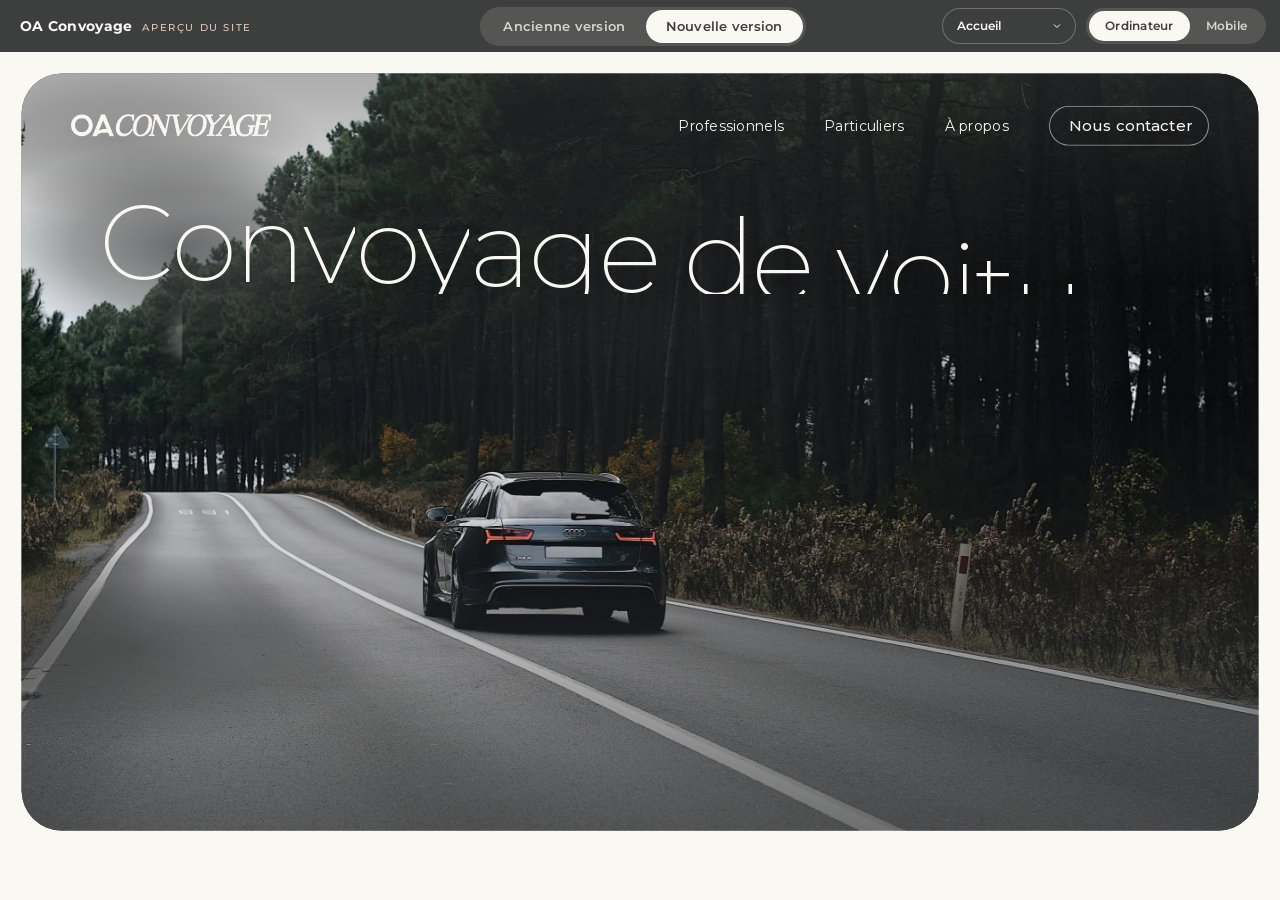
==== commit c2705f20: "Remarques : outil FlowDesk dans chaque page du site (remplace le mode Remarques de la visionneuse) ;" ====
--- a/index.html
+++ b/index.html
@@ -5,7 +5,7 @@
 <meta name="viewport" content="width=device-width, initial-scale=1, viewport-fit=cover">
 <meta name="robots" content="noindex, nofollow">
 <title>Aperçu du site OA Convoyage</title>
-<meta name="description" content="Aperçu animé du futur site d’OA Convoyage : deux versions, sur ordinateur et sur mobile, avec un mode Remarques.">
+<meta name="description" content="Aperçu animé du futur site d’OA Convoyage : deux versions, sur ordinateur et sur mobile.">
 <link rel="icon" href="nouvelle/assets/svg/icone.svg" type="image/svg+xml">
 <link rel="preconnect" href="https://fonts.googleapis.com"><link rel="preconnect" href="https://fonts.gstatic.com" crossorigin>
 <link rel="stylesheet" href="https://fonts.googleapis.com/css2?family=Montserrat:wght@400;500;600;700&display=swap">
@@ -31,7 +31,6 @@
       <button type="button" data-appareil="ordinateur" aria-pressed="true">Ordinateur</button>
       <button type="button" data-appareil="mobile" aria-pressed="false">Mobile</button>
     </div>
-    <button type="button" class="ap-rq" aria-expanded="false" aria-controls="ap-panneau"><svg viewBox="0 0 24 24" fill="none" stroke="currentColor" stroke-width="1.8" stroke-linecap="round" stroke-linejoin="round" aria-hidden="true"><path d="M21 12a8 8 0 0 1-11.6 7.1L4 20l1-4.6A8 8 0 1 1 21 12Z"/><path d="M8.5 10.5h7M8.5 13.5h4.5"/></svg><span class="ap-rq__lib">Remarques</span><b class="ap-rq__nb" hidden>0</b></button>
   </div>
 </header>
 
@@ -39,22 +38,10 @@
   <div class="ap-cadre"><iframe id="ap-site" title="Site OA Convoyage" src="about:blank"></iframe></div>
 </main>
 
-<aside class="ap-panneau" id="ap-panneau" aria-label="Vos remarques" hidden>
-  <div class="ap-panneau__tete"><h2>Vos remarques</h2><button type="button" class="ap-x" aria-label="Fermer">×</button></div>
-  <p class="ap-aide">Touchez l’endroit de la page qui vous fait réagir, puis écrivez votre remarque. Vous pouvez commenter les deux versions, sur ordinateur comme sur mobile. Les passages entre crochets sont des informations que nous vous demanderons de confirmer.</p>
-  <button type="button" class="ap-ajout">+ Ajouter une remarque</button>
-  <ol class="ap-liste"></ol>
-  <p class="ap-vide">Aucune remarque pour l’instant.</p>
-  <label class="ap-nom"><span>Votre prénom</span><input type="text" autocomplete="given-name" placeholder="Océane"></label>
-  <div class="ap-pied">
-    <button type="button" class="ap-envoi" disabled>Envoyer à HWS</button>
-    <button type="button" class="ap-copie" disabled>Copier</button>
-  </div>
-  <p class="ap-note">Vos remarques restent sur cet appareil jusqu’à l’envoi.</p>
-</aside>
-<div class="ap-consigne" hidden><span>Touchez l’endroit à commenter</span><button type="button">Annuler</button></div>
-<form class="ap-bulle" hidden><p class="ap-bulle__ou"></p><textarea rows="4" placeholder="Votre remarque…" required></textarea><div><button type="button" class="ap-annule">Annuler</button><button type="submit">Enregistrer</button></div></form>
-<div class="ap-lecture" hidden><p class="ap-bulle__ou"></p><p class="ap-lecture__texte"></p><div><button type="button" class="ap-suppr">Supprimer</button><button type="button" class="ap-ferme">Fermer</button></div></div>
+<div class="ap-anciennes" role="region" aria-label="Remarques gardées sur cet appareil" hidden>
+  <p>Vous aviez noté <b class="ap-anciennes__nb"></b> sur cet appareil avec l’ancien outil. Envoyez-les-nous pour qu’elles ne se perdent pas.</p>
+  <div><button type="button" class="ap-anciennes__envoi">Envoyer à HWS</button><button type="button" class="ap-anciennes__copie">Copier</button><button type="button" class="ap-anciennes__x" aria-label="Fermer">×</button></div>
+</div>
 <p class="ap-toast" role="status" hidden></p>
 <script src="apercu.js"></script>
 </body>
--- a/apercu.css
+++ b/apercu.css
@@ -1,4 +1,4 @@
-/* ══════════ Aperçu du site OA Convoyage : deux versions, ordinateur ou mobile, remarques ══════════
+/* ══════════ Aperçu du site OA Convoyage : deux versions, ordinateur ou mobile ══════════
    La barre reste neutre (anthracite, crème, rose poudré) pour ne prendre le parti d'aucune des deux versions. */
 :root{--anth:#5e5f5f;--nuit:#3d3e3e;--creme:#faf8f3;--rose:#e4c7bd;--fond:#e9e5dc;--barre:52px;--police:"Montserrat",system-ui,-apple-system,"Segoe UI",sans-serif}
 *,*::before,*::after{box-sizing:border-box}
@@ -23,10 +23,6 @@
 .ap-outils{display:flex;align-items:center;justify-content:flex-end;gap:10px}
 .ap-page select{appearance:none;-webkit-appearance:none;height:36px;padding:0 30px 0 14px;border:1px solid rgba(250,248,243,.28);border-radius:999px;background:transparent url("data:image/svg+xml,%3Csvg xmlns='http://www.w3.org/2000/svg' width='12' height='12' viewBox='0 0 24 24' fill='none' stroke='%23faf8f3' stroke-width='2'%3E%3Cpath d='M6 9l6 6 6-6'/%3E%3C/svg%3E") no-repeat right 12px center;font:600 12px/1 var(--police);color:var(--creme);cursor:pointer}
 .ap-page select option{color:var(--nuit)}
-.ap-rq{display:flex;align-items:center;gap:8px;height:36px;padding:0 14px 0 12px;border:0;border-radius:999px;background:var(--rose);color:var(--nuit);font:600 12px/1 var(--police);letter-spacing:.02em}
-.ap-rq svg{width:17px;height:17px}
-.ap-rq:hover,.ap-rq[aria-expanded="true"]{background:var(--creme)}
-.ap-rq__nb{min-width:20px;height:20px;padding:0 6px;border-radius:999px;background:var(--nuit);color:var(--creme);font:700 11px/20px var(--police);text-align:center}
 
 /* ---------- scène : le site, en pleine largeur ou dans un téléphone ---------- */
 .ap-scene{position:relative;flex:1;min-height:0;display:flex;align-items:center;justify-content:center;overflow:hidden}
@@ -34,47 +30,15 @@
 .ap-cadre iframe{display:block;width:100%;height:100%;border:0;background:var(--creme)}
 .ap-scene[data-appareil="mobile"]{background:radial-gradient(circle at 30% 20%,#efe9df,#dcd5c8)}
 .ap-scene[data-appareil="mobile"] .ap-cadre{width:390px;height:min(844px,calc(100% - 48px));border-radius:46px;overflow:hidden;box-shadow:0 0 0 10px #3f4040,0 0 0 11px #2d2e2e,0 40px 90px rgba(40,40,40,.35)}
-body.ap-pose .ap-cadre{outline:3px solid var(--rose);outline-offset:-3px}
 
-/* ---------- remarques ---------- */
-.ap-panneau{position:fixed;right:12px;top:calc(var(--barre) + 12px);z-index:20;width:380px;max-height:calc(100vh - var(--barre) - 24px);overflow:auto;padding:22px;border-radius:14px;background:var(--creme);box-shadow:0 1px 1px rgba(80,62,58,.06),0 10px 20px -8px rgba(80,62,58,.18),0 34px 64px -26px rgba(110,74,64,.34)}
-.ap-panneau[hidden]{display:none}
-.ap-panneau__tete{display:flex;justify-content:space-between;align-items:center;margin-bottom:8px}
-.ap-panneau h2{margin:0;font:700 20px/1.2 var(--police)}
-.ap-x{border:0;background:none;padding:0 4px;font-size:26px;line-height:1;color:var(--anth)}
-.ap-aide{margin:0 0 16px;font:400 13px/1.55 var(--police);color:#6c6d6d}
-.ap-ajout{width:100%;padding:13px 16px;border:0;border-radius:999px;background:var(--nuit);color:var(--creme);font:600 14px/1 var(--police)}
-.ap-ajout:hover{background:var(--anth)}
-.ap-liste{list-style:none;margin:16px 0 0;padding:0}
-.ap-liste li{display:grid;grid-template-columns:26px 1fr;gap:10px;padding:12px 0;border-top:1px solid rgba(94,95,95,.16)}
-.ap-liste li>b{width:24px;height:24px;border-radius:50%;background:var(--rose);color:var(--nuit);font:700 12px/24px var(--police);text-align:center}
-.ap-ou,.ap-bulle__ou{display:block;margin:0;font:600 10px/1.45 var(--police);letter-spacing:.1em;text-transform:uppercase;color:#7d7e7e}
-.ap-liste p{margin:4px 0 6px;font:400 14px/1.5 var(--police);white-space:pre-wrap;word-break:break-word}
-.ap-act{display:flex;gap:14px}
-.ap-act button{border:0;background:none;padding:0;font:600 12px/1.4 var(--police);color:var(--anth);text-decoration:underline;text-underline-offset:3px}
-.ap-vide{margin:14px 0 0;font:400 13px/1.5 var(--police);color:#7d7e7e}
-.ap-nom{display:block;margin-top:18px}
-.ap-nom span{display:block;margin-bottom:4px;font:600 10px/1.4 var(--police);letter-spacing:.1em;text-transform:uppercase;color:#7d7e7e}
-.ap-nom input{width:100%;padding:8px 0;border:0;border-bottom:1px solid #bebab1;background:transparent;font:400 15px/1.4 var(--police);color:var(--anth);outline:none}
-.ap-nom input:focus{border-bottom-color:var(--rose)}
-.ap-pied{display:flex;gap:10px;margin-top:16px}
-.ap-envoi,.ap-copie{flex:1;padding:12px 14px;border-radius:999px;font:600 13px/1 var(--police)}
-.ap-envoi{border:0;background:var(--nuit);color:var(--creme)}
-.ap-copie{border:1px solid var(--nuit);background:transparent;color:var(--nuit)}
-.ap-envoi:disabled,.ap-copie:disabled{opacity:.4;cursor:default}
-.ap-note{margin:10px 0 0;font:400 11px/1.4 var(--police);color:#8a8b8b;text-align:center}
-.ap-consigne{position:fixed;left:50%;top:calc(var(--barre) + 14px);transform:translateX(-50%);z-index:22;display:flex;align-items:center;gap:14px;padding:10px 10px 10px 18px;border-radius:999px;background:var(--nuit);color:var(--creme);font:600 13px/1 var(--police);white-space:nowrap;box-shadow:0 10px 24px -10px rgba(40,30,28,.5)}
-.ap-consigne[hidden]{display:none}
-.ap-consigne button{border:0;border-radius:999px;padding:8px 12px;background:rgba(250,248,243,.16);color:var(--creme);font:600 12px/1 var(--police)}
-.ap-bulle,.ap-lecture{position:fixed;z-index:23;width:300px;padding:14px;border-radius:14px;background:var(--creme);box-shadow:0 1px 1px rgba(80,62,58,.06),0 10px 20px -8px rgba(80,62,58,.18),0 34px 64px -26px rgba(110,74,64,.34)}
-.ap-bulle[hidden],.ap-lecture[hidden],.ap-toast[hidden]{display:none}
-.ap-bulle__ou{margin-bottom:8px}
-.ap-bulle textarea{width:100%;padding:10px;border:1px solid rgba(94,95,95,.25);border-radius:8px;background:#fff;font:400 14px/1.5 var(--police);color:var(--anth);resize:vertical;outline:none}
-.ap-bulle textarea:focus{border-color:var(--rose)}
-.ap-bulle>div,.ap-lecture>div{display:flex;justify-content:flex-end;gap:8px;margin-top:10px}
-.ap-bulle button,.ap-lecture button{padding:9px 14px;border:1px solid var(--nuit);border-radius:999px;background:transparent;font:600 12px/1 var(--police);color:var(--nuit)}
-.ap-bulle button[type=submit]{background:var(--nuit);color:var(--creme)}
-.ap-lecture__texte{margin:0;font:400 14px/1.5 var(--police);white-space:pre-wrap;word-break:break-word}
+/* ---------- anciennes remarques gardées sur l'appareil (avant l'outil FlowDesk) ---------- */
+.ap-anciennes{position:fixed;left:50%;bottom:24px;transform:translateX(-50%);z-index:20;display:flex;align-items:center;gap:16px;width:min(720px,calc(100vw - 24px));padding:12px 12px 12px 20px;border-radius:16px;background:var(--creme);box-shadow:0 1px 1px rgba(80,62,58,.06),0 10px 20px -8px rgba(80,62,58,.18),0 34px 64px -26px rgba(110,74,64,.34)}
+.ap-anciennes[hidden],.ap-toast[hidden]{display:none}
+.ap-anciennes p{flex:1;margin:0;font:400 13px/1.5 var(--police)}
+.ap-anciennes>div{display:flex;align-items:center;gap:8px;flex:none}
+.ap-anciennes button{padding:10px 14px;border:1px solid var(--nuit);border-radius:999px;background:transparent;font:600 12px/1 var(--police);color:var(--nuit);white-space:nowrap}
+.ap-anciennes .ap-anciennes__envoi{background:var(--nuit);color:var(--creme)}
+.ap-anciennes .ap-anciennes__x{border:0;padding:4px 8px;font-size:22px;line-height:1}
 .ap-toast{position:fixed;left:50%;bottom:28px;transform:translateX(-50%);z-index:24;margin:0;padding:10px 16px;border-radius:999px;background:var(--nuit);color:var(--creme);font:600 12px/1.3 var(--police);max-width:calc(100vw - 32px);text-align:center}
 
 /* ---------- écrans étroits ---------- */
@@ -91,10 +55,8 @@
 @media (max-width:767px){
   :root{--barre:50px}
   .ap-version button{padding:9px 14px;font-size:12px}
-  .ap-rq__lib{display:none}
-  .ap-rq{padding:0 10px}
   .ap-scene[data-appareil] .ap-cadre{width:100%;height:100%;border-radius:0;box-shadow:none}
   .ap-scene[data-appareil="mobile"]{background:none}
-  .ap-panneau{left:8px;right:8px;top:calc(var(--barre) + 8px);width:auto;max-height:calc(100vh - var(--barre) - 16px)}
-  .ap-bulle,.ap-lecture{left:12px!important;right:12px;width:auto!important}
+  .ap-anciennes{flex-direction:column;align-items:stretch;gap:10px;bottom:12px}
+  .ap-anciennes>div{justify-content:flex-end}
 }
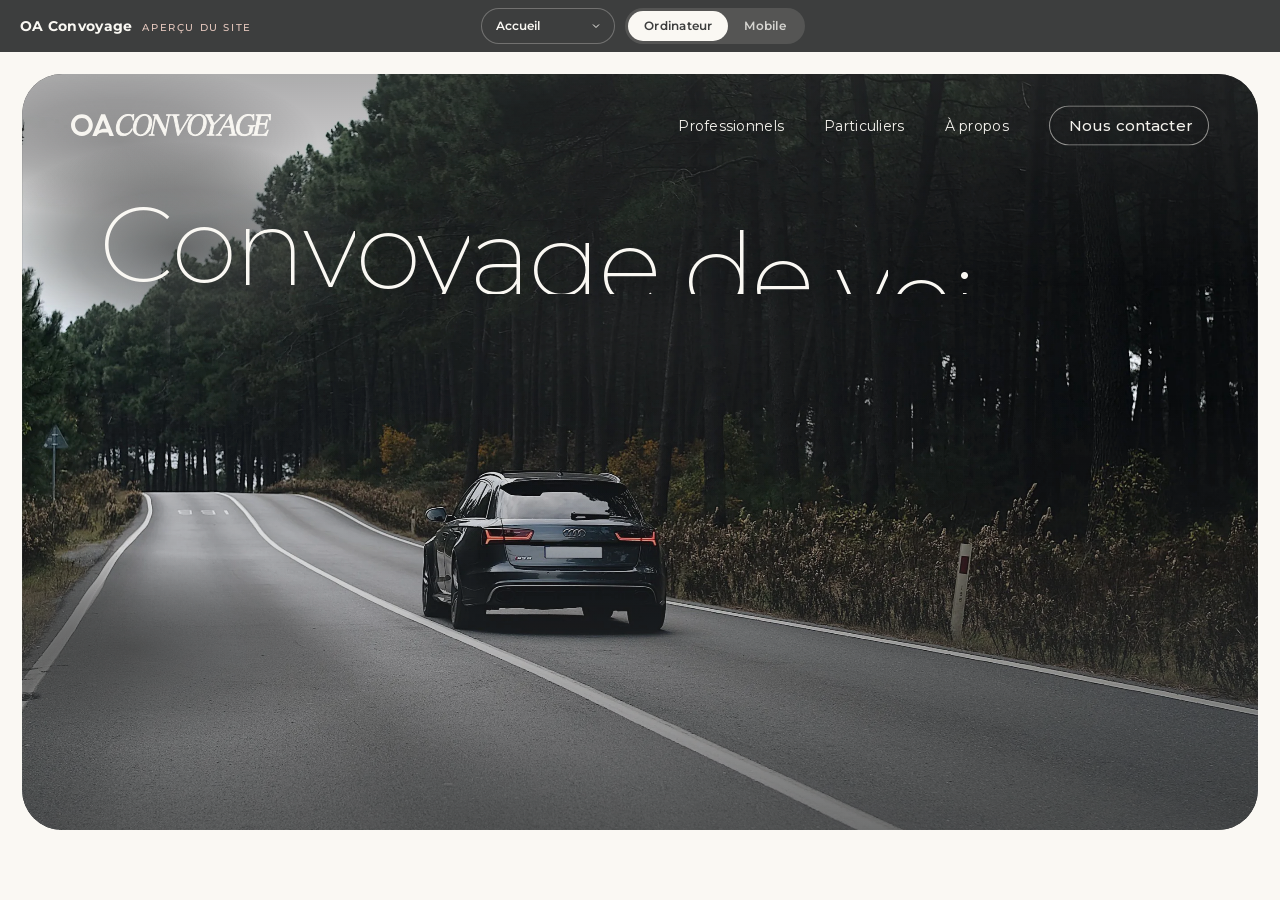
==== commit cbd00d59: "Nouvelle version seule (validée par Océane) ; Julian Antunes, convoyeur (remarques 3 et 14) ; titres" ====
--- a/index.html
+++ b/index.html
@@ -5,7 +5,7 @@
 <meta name="viewport" content="width=device-width, initial-scale=1, viewport-fit=cover">
 <meta name="robots" content="noindex, nofollow">
 <title>Aperçu du site OA Convoyage</title>
-<meta name="description" content="Aperçu animé du futur site d’OA Convoyage : deux versions, sur ordinateur et sur mobile.">
+<meta name="description" content="Aperçu animé du futur site d’OA Convoyage, sur ordinateur et sur mobile.">
 <link rel="icon" href="nouvelle/assets/svg/icone.svg" type="image/svg+xml">
 <link rel="preconnect" href="https://fonts.googleapis.com"><link rel="preconnect" href="https://fonts.gstatic.com" crossorigin>
 <link rel="stylesheet" href="https://fonts.googleapis.com/css2?family=Montserrat:wght@400;500;600;700&display=swap">
@@ -14,10 +14,6 @@
 <body>
 <header class="ap-barre">
   <p class="ap-marque"><b>OA Convoyage</b><span>Aperçu du site</span></p>
-  <div class="ap-version" role="group" aria-label="Version du site">
-    <button type="button" data-version="ancienne" aria-pressed="false"><span class="ap-long">Ancienne version</span><span class="ap-court">Ancienne</span></button>
-    <button type="button" data-version="nouvelle" aria-pressed="true"><span class="ap-long">Nouvelle version</span><span class="ap-court">Nouvelle</span></button>
-  </div>
   <div class="ap-outils">
     <label class="ap-page"><span class="ap-sr">Page affichée</span><select id="ap-page">
       <option value="accueil">Accueil</option>
--- a/apercu.css
+++ b/apercu.css
@@ -48,9 +48,7 @@
 }
 @media (max-width:860px){
   .ap-barre{grid-template-columns:auto 1fr auto;gap:10px;padding:0 10px}
-  .ap-marque{display:none}
   .ap-page,.ap-appareil{display:none}
-  .ap-version{justify-self:start}
 }
 @media (max-width:767px){
   :root{--barre:50px}
